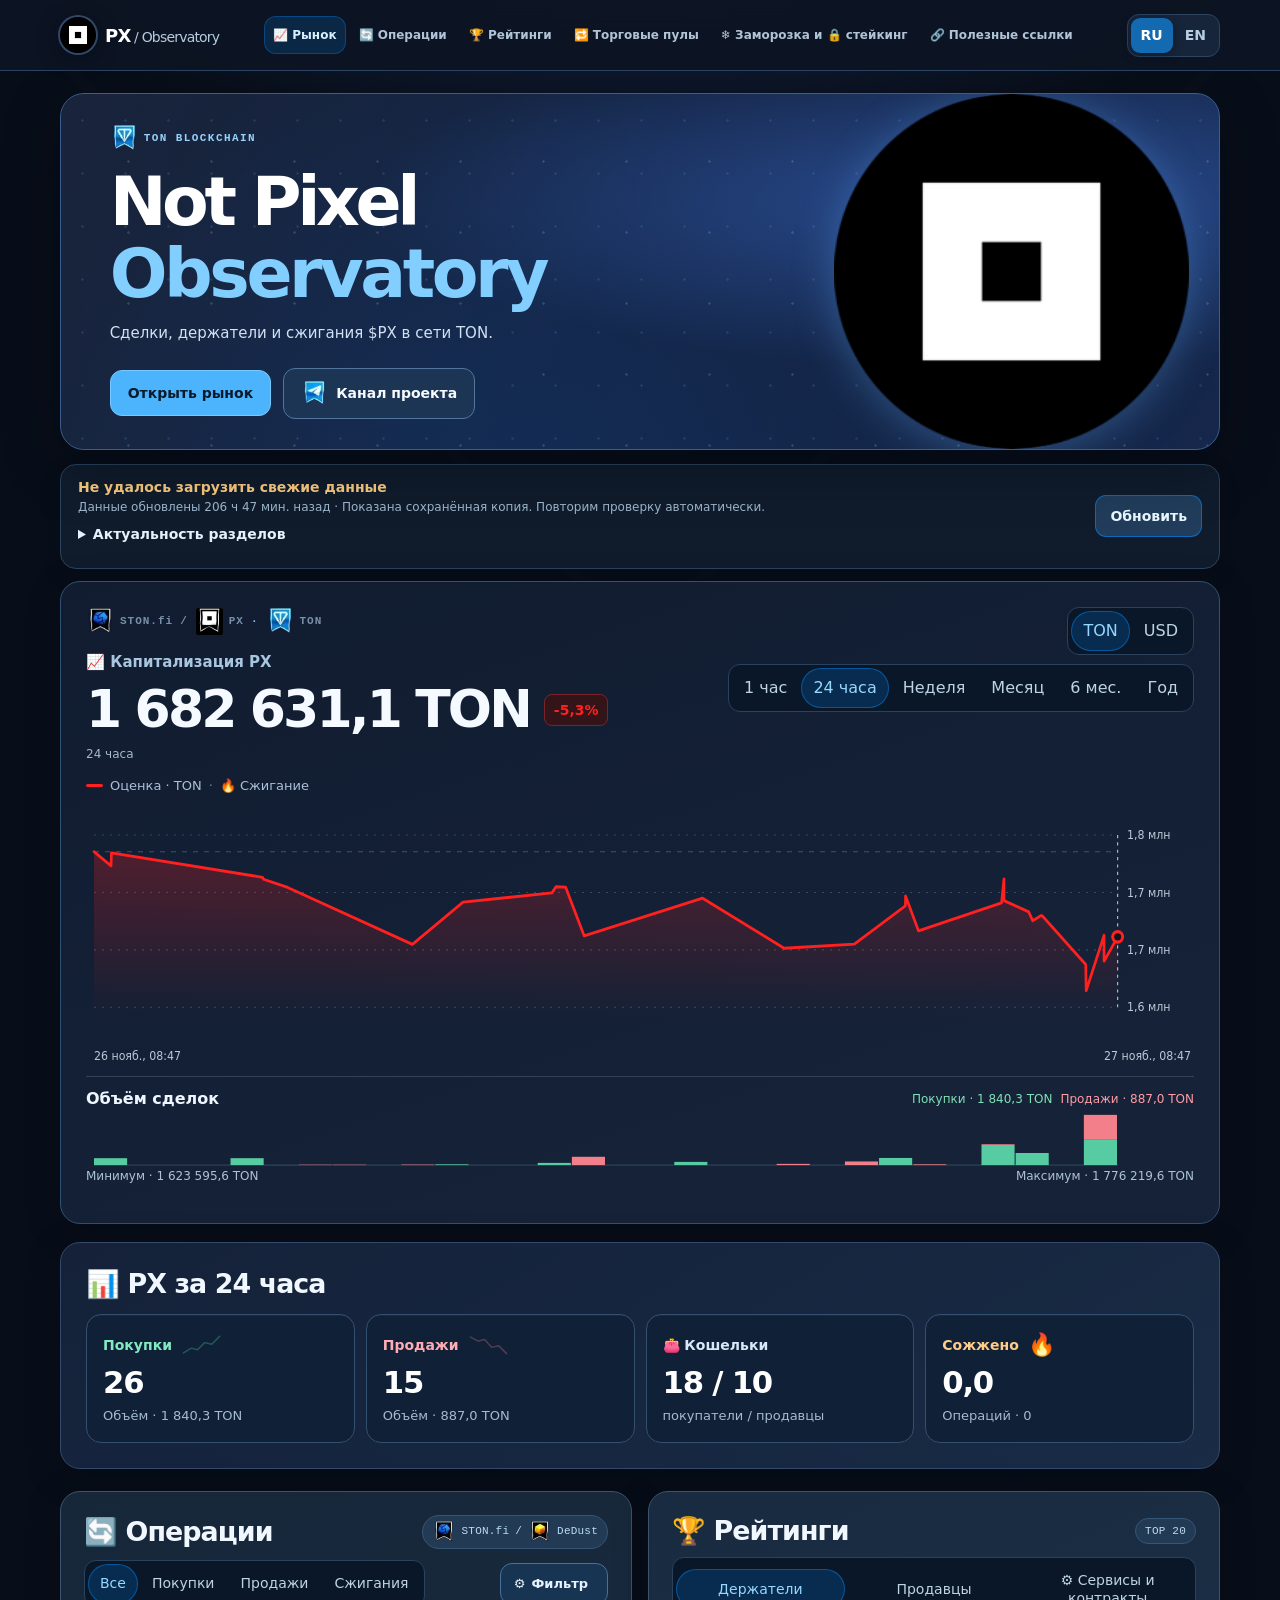
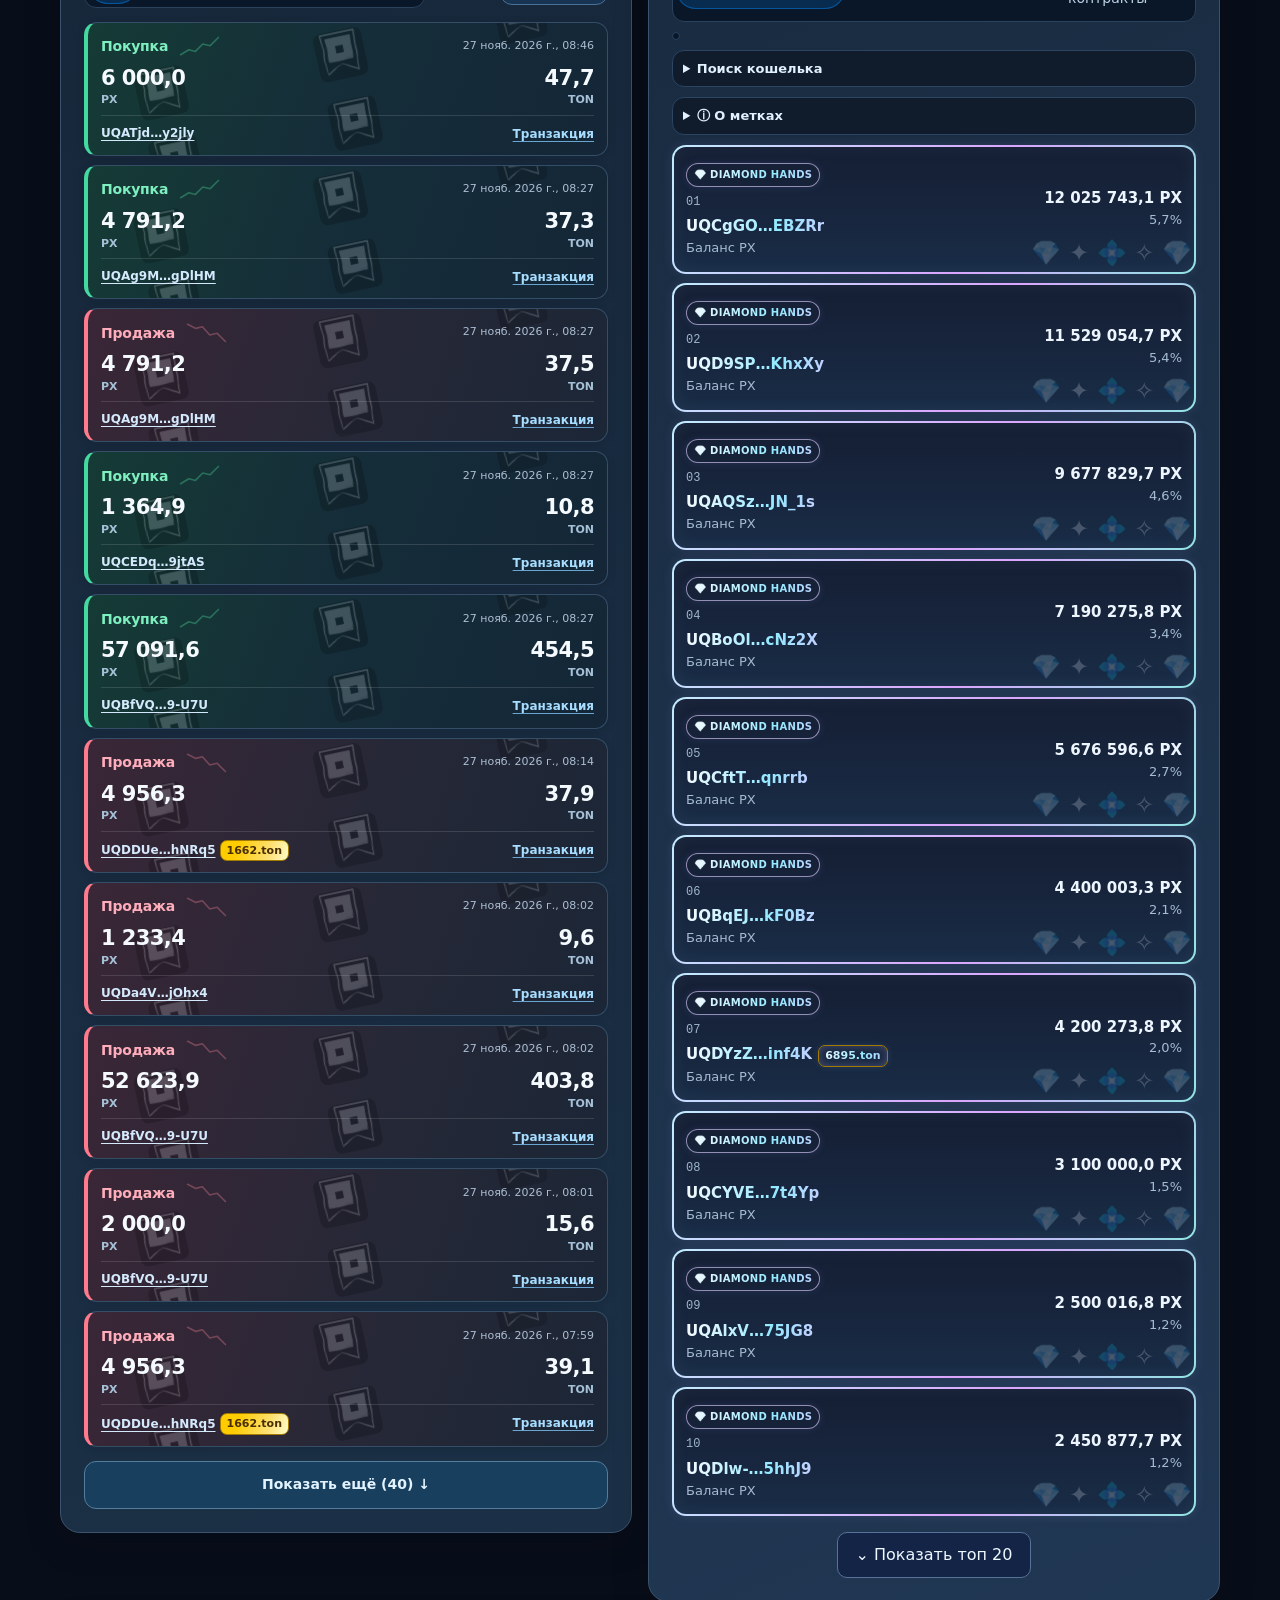
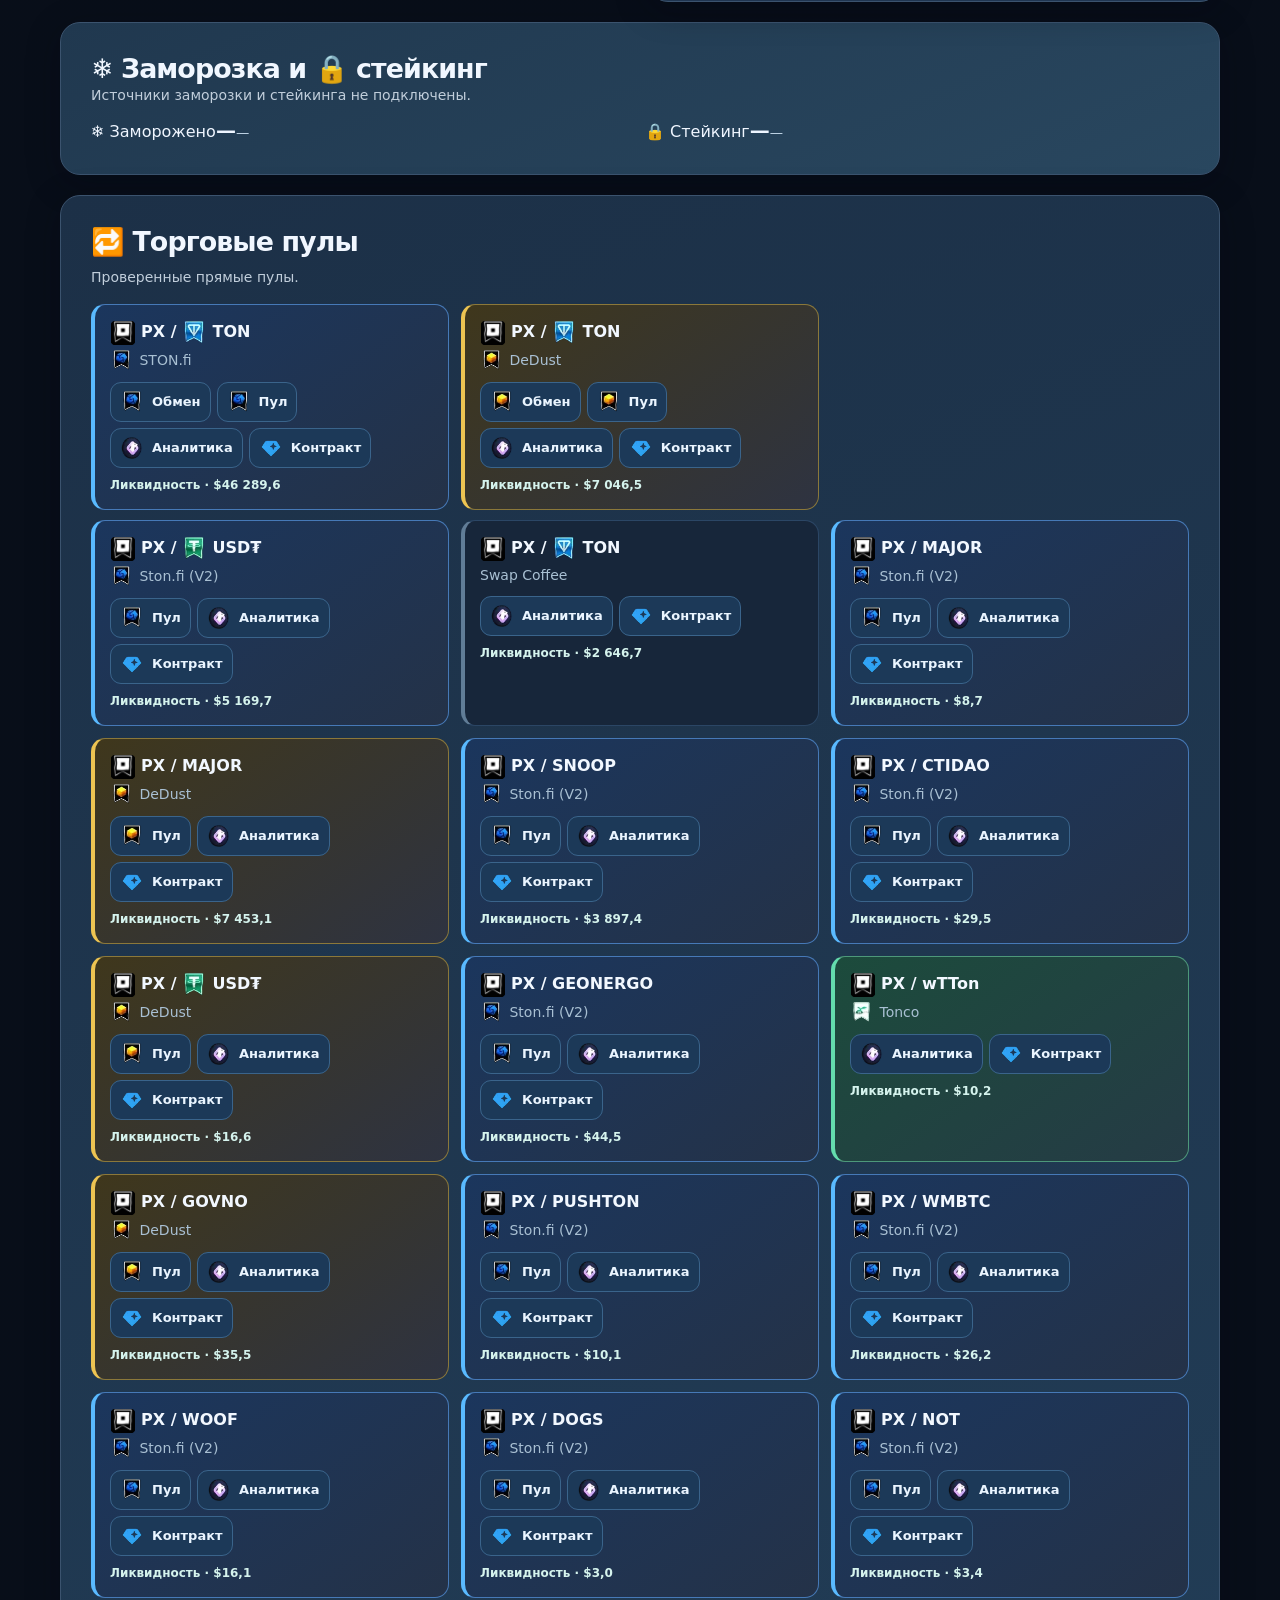
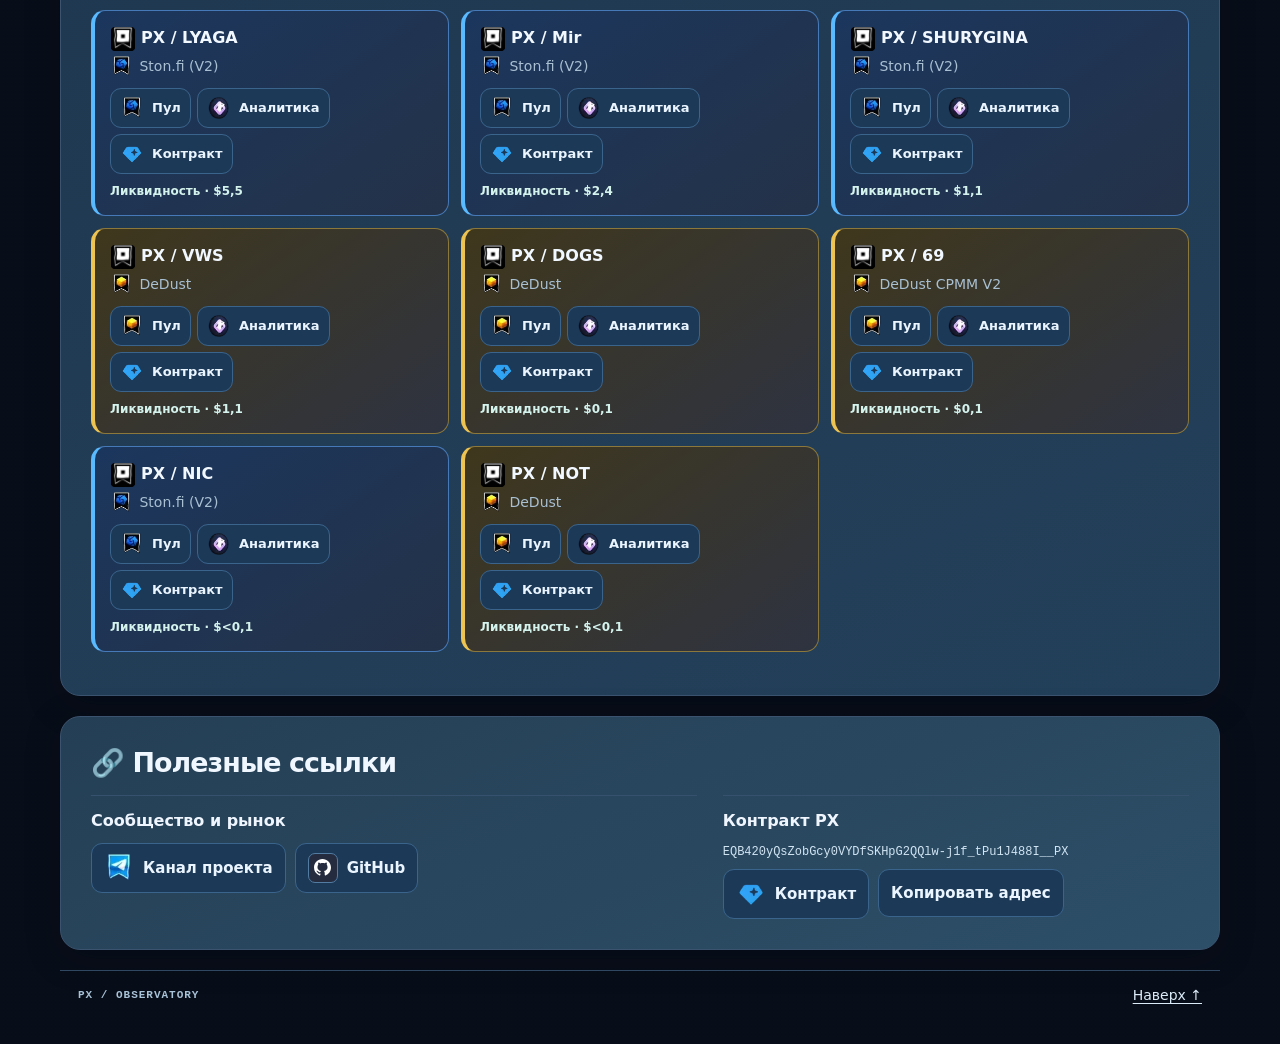
==== index.html @ a8b22865 "Refresh PX snapshot" ====
<!doctype html>
<html lang="ru"><head>
<meta charset="utf-8"><meta name="viewport" content="width=device-width,initial-scale=1">
<meta name="theme-color" content="#070d21"><meta name="description" content="PX Observatory — сделки STON.fi и DeDust, держатели и подтверждённые сжигания PX в сети TON.">
<title>Not Pixel Observatory</title><style>:root{color-scheme:light;--ink:#101721;--muted:#536372;--paper:#f8fafc;--line:#cbd5df;--blue:#30a1f5;--link:#075d9b;--night:#090b0e;--graphite:#10151c;--green:#1e6b51;--red:#df0000;--orange:#975019;font:16px/1.5 system-ui,-apple-system,BlinkMacSystemFont,"Segoe UI",sans-serif;color:var(--ink);background:var(--night)}
*{box-sizing:border-box}
[hidden]{display:none!important}
html{scroll-behavior:smooth;scroll-padding-top:82px}
body{margin:0;background:var(--night)}
.wrap{width:min(1220px,calc(100% - 64px));margin-inline:auto}
h1,h2,h3,p{margin:0}
a{color:var(--link);text-underline-offset:3px}
a:hover{text-decoration:underline}
button{font:inherit;color:inherit;cursor:pointer}
a:focus-visible,button:focus-visible,summary:focus-visible,#plot svg:focus-visible{outline:3px solid #5692db;outline-offset:2px}
header{position:sticky;top:0;z-index:5;background:#090b0ef5;border-bottom:1px solid #283541;color:#f5f8fc}
.nav,.brand,nav,.langs,.tabs,.smallTabs,.introLinks,.eyebrow,.sectionHeading,.chartCaption,footer,.graphTop{display:flex;align-items:center}
.nav{min-height:65px;gap:20px;justify-content:space-between}
.brand{gap:9px;color:#fff;text-decoration:none}
.brand svg{width:36px;height:36px}
.brand strong{font-size:19px;letter-spacing:-.055em}
.brand span{font-weight:500;color:#c3cbd5}
.brand:hover{text-decoration:none}
nav{gap:5px}
nav a,.langs button{font-size:14px;font-weight:650}
nav a{color:#b4c0ce;padding:9px 11px;text-decoration:none;border-radius:8px}
nav a.on,nav a:hover{color:white;background:#203347;text-decoration:none}
.langs,.tabs,.smallTabs{background:#e5edf4;border-radius:10px;padding:3px;gap:2px;width:fit-content;max-width:100%;flex-wrap:wrap}
.langs button,.tabs button,.smallTabs button{border:none;padding:7px 10px;background:transparent;color:#364c61;border-radius:7px;line-height:1.35}
.langs .on,.tabs .on,.smallTabs .on{background:#114c79;color:white}
.hero{margin:20px 0 16px;position:relative;isolation:isolate;overflow:hidden;display:flex;align-items:center;min-height:192px;border-radius:20px;border:1px solid #293746;background:radial-gradient(ellipse at 88% 70%,#153650 0%,transparent 53%),#0b0d10;color:#fff}
.herotext{position:relative;z-index:1;padding:27px clamp(20px,3vw,44px);max-width:66%}
.eyebrow,.tag,footer>span{font-family:ui-monospace,Consolas,monospace;font-size:11px;font-weight:650;letter-spacing:.09em}
.eyebrow{gap:8px}
.eyebrow i{width:7px;height:7px;background:#468ec6;border-radius:50%}
.hero .eyebrow{color:#b9c9d9}
.hero .eyebrow i{background:var(--blue)}
h1{font-size:clamp(38px,4.6vw,68px);letter-spacing:-.07em;line-height:1.05;margin:7px 0 8px}
h1 em{font-family:Georgia,"Times New Roman",serif;font-weight:normal;letter-spacing:-.055em;color:#a1d6ff}
.hero p{color:#c9d5e1;font-size:15px}
.heroArt{position:absolute;inset:0 0 0 auto;width:41%;display:grid;align-items:center;pointer-events:none}
.heroArt svg{width:100%;height:100%;max-height:250px}
.introLinks{margin-top:17px;gap:10px}
.introLinks a,.more{border:1px solid #9daebf;border-radius:8px;padding:7px 12px;text-decoration:none;font-weight:650;font-size:14px}
.introLinks a{color:#f0f6ff;border-color:#536779}
.introLinks a:first-child{color:#081624;background:var(--blue);border-color:var(--blue)}
.introLinks a:hover,.more:hover{box-shadow:inset 0 0 0 1px currentColor}
.panel{background:var(--paper);border:1px solid var(--line);border-radius:17px;padding:clamp(16px,2vw,25px);min-width:0}
.graphTop,.sectionHeading,footer{justify-content:space-between;gap:12px}
.graphTop{align-items:flex-start}
.graph .eyebrow{color:#b6c8d9}
.graph .eyebrow span{color:#7891a7}
.graph h2{font-weight:550;color:var(--muted);font-size:16px;margin-top:12px}
.price{font-size:clamp(27px,3.2vw,44px);line-height:1.12;letter-spacing:-.05em;font-variant-numeric:tabular-nums;font-weight:730}
.chartCaption{font-size:13px;color:var(--muted);gap:7px;margin-top:13px}
.lineKey{width:17px;height:3px;border-radius:3px;background:var(--blue)}
.sep{color:#6f8196}
#plot{margin:6px 0;min-height:183px}
#plot svg{width:100%;height:183px;display:block;touch-action:pan-y}
#plot text{font:11px system-ui,sans-serif;fill:#b6c6d6}
.marker{cursor:pointer}
.marker:focus{outline:2px solid var(--orange)}
#readout{font-size:14px;font-variant-numeric:tabular-nums;min-height:24px;color:var(--ink)}
.note,.description,.resources p{font-size:14px;color:var(--muted);overflow-wrap:anywhere}
.note{font-size:12px}
.description{margin:8px 0}
.summary{margin:18px 0 22px}
.summary h2,.panel h2:not(.graph h2){font-size:clamp(20px,2.1vw,27px);letter-spacing:-.045em;line-height:1.2}
.summary .sectionHeading{margin-bottom:9px}
.tag{color:#3e5061;background:#e2ebf4;border-radius:20px;padding:4px 9px;white-space:nowrap;font-weight:500;letter-spacing:.02em}
#stats{display:grid;grid-template-columns:repeat(4,minmax(0,1fr));gap:10px}
.stat{background:var(--paper);border:1px solid var(--line);border-radius:13px;padding:13px 15px;min-width:0}
.stat b,.stat small,.stat span{display:block}
.stat b{font-size:clamp(20px,2.1vw,31px);line-height:1.3;font-variant-numeric:tabular-nums;overflow-wrap:anywhere;letter-spacing:-.04em}
.stat small{font-size:13px;color:var(--muted)}
.stat span{font-size:14px;font-weight:670}
.buy{color:var(--green)}
.sell{color:var(--red)}
.burn{color:var(--orange)}
.columns{display:grid;grid-template-columns:1fr 1fr;gap:16px;align-items:start}
.columns .tabs{margin:10px 0}
.columns .tabs button,.smallTabs button{font-size:14px}
.smallTabs:not(:empty){margin-bottom:8px}
#feedNote,#rankNote{margin-bottom:8px}
.row{display:grid;grid-template-columns:minmax(0,1fr) auto;gap:10px;border-top:1px solid #dce3eb;padding:10px 0;align-items:center}
.row>div{min-width:0}
.row>div:last-child{text-align:right}
.row b,.row small{display:block;font-variant-numeric:tabular-nums}
.row small{color:var(--muted);font-size:13px}
.row a{overflow-wrap:anywhere}
.row b{font-size:15px;line-height:1.45}
.row .badge{display:inline-block;padding:1px 6px;font-size:12px;border-radius:5px;margin-right:6px}
.badge.buy{background:#e0f3e8}
.badge.sell{background:var(--red);color:white}
.badge.burn{background:#ffead4}
.position{color:var(--muted);font:12px ui-monospace,monospace;margin-right:8px}
.empty{padding:16px 0;color:var(--muted)}
.more{background:#eaf1f7;color:#144b72}
.more[hidden]{display:none}
#more{margin-top:8px;width:100%}
.resources{margin:20px 0}
.resourcesGrid{display:grid;grid-template-columns:1.15fr 1.2fr 1fr;gap:24px;margin-top:16px}
.resources h3{font-size:16px;margin-bottom:6px}
.resourceList{display:flex;gap:8px 13px;flex-wrap:wrap}
.resourceList,.contract{margin-top:8px;font-size:14px}
.contract{display:block;overflow-wrap:anywhere;font-family:ui-monospace,monospace;margin-bottom:10px}
.resourcesGrid article{min-width:0}
summary{cursor:pointer;font-weight:600}
footer{padding:16px 0 25px}
footer a{font-size:14px}
@media(max-width:800px){.wrap{width:calc(100% - 28px)}
.nav{display:grid;grid-template-columns:1fr auto;gap:0;padding-top:6px}
.langs{grid-column:2;grid-row:1}
.brand{grid-column:1;grid-row:1}
nav{grid-column:1/-1;justify-content:space-between;gap:0}
nav a{padding:7px 5px;font-size:13px}
html{scroll-padding-top:98px}
.columns{grid-template-columns:1fr}
.heroArt{width:35%;opacity:.82}
.herotext{max-width:73%;padding:19px}
.hero{min-height:180px}
.graphTop{flex-wrap:wrap}
.resourcesGrid{grid-template-columns:1fr 1fr}

#stats{grid-template-columns:repeat(2,minmax(0,1fr))}}
@media(max-width:500px){.wrap{width:calc(100% - 20px)}
.hero{margin-top:10px}
.herotext{max-width:100%;padding:16px}
.heroArt{width:35%;inset:auto 0 0 auto;height:78px}
.hero p{max-width:96%;font-size:14px}
.introLinks{max-width:76%;gap:6px;flex-wrap:wrap}
.introLinks a{font-size:13px;padding:6px 8px}
.graphTop{gap:10px}
.tabs button{padding:6px 8px}
.stat{padding:10px}
.stat small{font-size:12px}
.row{gap:3px}
.row b{font-size:14px}
.row small{font-size:12px}
.resourcesGrid{grid-template-columns:1fr;gap:15px}
.resourcesGrid article+article{border-top:1px solid var(--line);padding-top:12px}}
@media(prefers-reduced-motion:reduce){html{scroll-behavior:auto}}

.walletLegend{font-size:13px;color:var(--muted);margin:4px 0}
.walletIdentity{display:inline-flex;align-items:baseline;flex-wrap:wrap;gap:2px 6px;max-width:100%;vertical-align:baseline}
.row .walletAddress{font-weight:700;text-decoration:underline;text-decoration-thickness:1px;text-underline-offset:3px}
.row .walletAddress.buy,.walletRole.buy{color:#126042}
.row .walletAddress.sell,.walletRole.sell{color:#df0000}
.row .walletAddress.burn,.walletRole.burn{color:#874305}
.row .walletAddress.neutral{color:#51615c}
.walletRole{font-size:11px;font-weight:600}
:is(.row,.walletResult) .domainBadge{font:600 11px/1.4 system-ui,sans-serif;letter-spacing:0;padding:2px 6px;border-radius:5px;overflow-wrap:anywhere;max-width:100%;display:inline-block}
.domainBadge.digits{color:#482e00;background:linear-gradient(110deg,#ffcc00 12%,#ffe173 34%,#fff9c0 46%,#ffd700 57%,#efb000 84%);background-size:220% 100%;border:1px solid #a37b00;animation:projectGold 4s ease-in-out infinite alternate}
details.domainDetails{display:inline-block;border:0;padding:0;font-size:12px;font-weight:500;width:100%}
details.domainDetails summary{color:var(--muted);font-size:11px}
#rank .position{vertical-align:top}
.onlyBadges{display:flex;align-items:center;gap:7px;font-size:13px;font-weight:600;margin:4px 0 7px;cursor:pointer}
.onlyBadges input{width:16px;height:16px;accent-color:var(--link)}


@keyframes projectGold{from{background-position:0% 50%}
to{background-position:100% 50%}}
@media(prefers-reduced-motion:reduce){.domainBadge.digits{animation:none}}
footer>span{color:#f5f8ff}
footer a{color:#dcebf8}
.price{overflow-wrap:break-word}

/* Make the chart and header dark; financial rows retain their semantic colours. */
.langs,.graph .tabs{background:#202a35}
.langs button,.graph .tabs button{color:#c3cfdb}
.langs .on,.graph .tabs .on{background:var(--blue);color:#071421}
.graph{--ink:#f5f8fc;--muted:#b2c0cd;color:var(--ink);background:var(--graphite);border-color:#283747}
.graph #readout a{color:#86caff}
.graph #plot svg{height:205px}
.brand:hover,.introLinks a:hover{color:#fff}
.introLinks a:first-child:hover{color:#081624}

.wrap{width:min(1180px,calc(100% - 88px))}
.hero{background:linear-gradient(165deg,#080a0d 22%,#10151c 100%)}
.graph,.summary{background:linear-gradient(180deg,#10151c,#152332);border:1px solid #374b5b}
.summary{background:linear-gradient(180deg,#152332,#172b3c);padding:clamp(16px,2vw,25px);border-radius:17px;color:#f4f8ff}
.summary .sectionHeading{margin-bottom:14px}
.stat{background:linear-gradient(145deg,#131d28,#1e3041);border:1px solid #3d5363}
.stat small{color:#b9c8d5}
.stat span.buy,.stat span.sell,.stat span.burn{display:inline-block;border-radius:5px;background:linear-gradient(120deg,#d8e5eb,#c1d4df);padding:1px 6px}
.columns .panel,.resources{--ink:#f3f7fc;--muted:#c1cedb;--link:#a6daff;--line:#435a6a;color:var(--ink);border-color:#3b5264}
.columns .panel{background:linear-gradient(180deg,#172b3c,#1a3b51)}
.columns .tabs,.columns .smallTabs{background:#0e1c29}
.columns .tabs button,.columns .smallTabs button{color:#cbd9e7}
.columns .tabs .on,.columns .smallTabs .on{background:#265a7d;color:#fff}
.row{border-color:#435666}
.position{color:#c1cedb}
.tag{background:#233f54;color:#d1e6f6}
.row .walletIdentity{background:linear-gradient(125deg,#d8e5eb,#c1d4df);border-radius:7px;padding:3px 6px}
.domainDetails summary{color:#354d62!important}
.domainDetails span{color:#223847}
#more,.resourceList>a,.resourceList>button{color:#f3f8ff;background:#15496b;border:1px solid #6289a3}
.resources{background:linear-gradient(180deg,#1a3b51,#20475e);padding:clamp(18px,2.5vw,30px)}
.resourcesGrid{grid-template-columns:1.3fr 1fr;gap:clamp(14px,2vw,26px)}
.resourcesGrid article{border-top:1px solid #7190a3;padding-top:13px}
.resources h3{margin-bottom:10px}
.resourceList{display:grid;grid-template-columns:1fr;gap:7px}
.resourceList>a,.resourceList>button{display:flex;align-items:center;justify-content:space-between;gap:6px;min-height:42px;padding:8px 12px;border-radius:7px;text-align:left;font:650 14px/1.35 system-ui,sans-serif;text-decoration:none;cursor:pointer}
.resourceList>a:hover,.resourceList>button:hover,#more:hover{background:#1b5c82;border-color:#aedfff}
.resources .contract{color:#d1e4f2;margin:6px 0;word-break:break-all}
footer{background:#090c10;border-top:1px solid #405362;padding:14px 18px;margin-bottom:14px;border-radius:8px}
@media(min-width:1000px){.resourcesGrid article:first-child .resourceList{grid-template-columns:repeat(2,minmax(0,1fr))}}
@media(max-width:800px){.wrap{width:calc(100% - 34px)}.resourcesGrid{grid-template-columns:1fr 1fr}}
@media(max-width:500px){.wrap{width:calc(100% - 22px)}.resourcesGrid{grid-template-columns:1fr}.resourcesGrid article+article{border-color:#7190a3}}

/* Draw external-link arrows without relying on a font glyph. */
.resourceList>a::after,.introLinks a[href^="https:"]::after,.row a:not(.walletAddress)::after{content:"";display:inline-block;width:8px;height:8px;flex-shrink:0;margin-left:6px;border-top:1.5px solid currentColor;border-right:1.5px solid currentColor;background:linear-gradient(135deg,transparent 43%,currentColor 46%,currentColor 54%,transparent 57%);vertical-align:1px}

.syncBar{display:flex;align-items:center;justify-content:space-between;gap:14px;margin:0 0 12px;padding:12px 18px;background:#101b27;border:1px solid #374b5b;border-radius:12px;color:#e5f1fb}
.syncBar>div{min-width:0}.syncBar p{font-size:14px;font-weight:650}.syncBar small{display:block;color:#b9c8d5;font-size:12px;overflow-wrap:anywhere}.syncBar .syncWarning{color:#ffcf80}
#refreshData{flex-shrink:0;min-height:42px;padding:8px 14px;border:1px solid #6289a3;border-radius:7px;background:#15496b;color:#f3f8ff;font-weight:650;font-size:14px}#refreshData:hover{background:#1b5c82}#refreshData:disabled{opacity:.65;cursor:wait}
@media(max-width:400px){.syncBar{align-items:flex-start;flex-wrap:wrap;padding:12px 14px}.syncBar>div{flex:1 1 175px}}

/* Market cap: native-currency valuation, with an explicit estimation note. */
.graph .price{font-size:clamp(32px,4.2vw,52px);letter-spacing:-.055em;line-height:1.15}
.graph h2{font-size:15px;margin-top:12px;margin-bottom:7px}
.capHeadline{display:flex;align-items:center;gap:14px;flex-wrap:wrap}
.capChange{font:700 14px/1.3 system-ui,sans-serif;padding:6px 9px;border-radius:8px;font-variant-numeric:tabular-nums;white-space:nowrap}
.capChange:empty{display:none}.capPositive{color:#54edb6;background:#133c32;border:1px solid #24634e}.capNegative{color:#ff2020;background:#321419;border:1px solid #7a242a}
#capPeriod{margin-top:5px;color:#a4b9cb}.graph #plot{min-height:250px;margin:18px 0 8px}.graph #plot svg{height:250px}
.graph #plot text{font:11px system-ui,sans-serif;fill:#b8c9d6}
.capRange{display:flex;justify-content:space-between;gap:8px;flex-wrap:wrap;color:#adc3d3;font-size:12px;font-variant-numeric:tabular-nums;margin:0 0 13px}
.graph #readout{background:#0b1723;border:1px solid #2b4354;padding:10px 12px;border-radius:9px;min-height:43px;font-size:13px;margin-bottom:9px}
.capMethod{font-size:11px;line-height:1.5;color:#9db3c4;border-top:1px solid #2b4354;padding-top:10px;margin-top:10px;max-width:850px}
.graph .chartCaption .lineKey{background:var(--chart-colour,#38dda0)}
@media(max-width:500px){.graph .price{font-size:34px}.capHeadline{gap:8px}.graph .graphTop{gap:15px}.graph .tabs{width:100%;justify-content:space-between}.graph .tabs button{padding:8px 6px;font-size:12px}.graph #plot svg{height:240px}.graph #plot{min-height:240px}.graph #readout{font-size:12px}.capMethod{font-size:11px}}
@media(max-width:360px){.graph .tabs{display:grid;grid-template-columns:repeat(3,minmax(0,1fr));gap:3px}.graph .tabs button{width:100%}}

:root{--blue:#75ccff;--project-art:url("[data-uri]");--night:#070d21}
body{background:radial-gradient(ellipse at 78% 0%,#24347b 0%,#111c49 28%,transparent 55%),#070d21}
header{background:#0a1129f5;border-color:#324576}
.brandMark{width:36px;height:36px;border-radius:50%;background:var(--project-art) center/cover}
.hero{min-height:268px;border-color:#435b9c;background:radial-gradient(ellipse at 78% 50%,#2b4696 0%,#182860 34%,transparent 68%),linear-gradient(112deg,#0d1639,#111c49)}
.hero::before{content:"";position:absolute;inset:0;background-image:radial-gradient(circle,#7eaeff 1px,transparent 1.5px),radial-gradient(circle,#eff7ff 1px,transparent 1.5px);background-size:43px 53px,83px 71px;background-position:0 0,26px 32px;opacity:.24;pointer-events:none}
.heroArt{width:40%;height:100%;background:var(--project-art) center / auto 88% no-repeat;filter:drop-shadow(0 0 20px #60b5ff60);border-radius:50%}
.hero h1 em{color:#89ceff}
.graph{background:linear-gradient(180deg,#101936,#151f43);border-color:#394b80}
.summary{background:linear-gradient(180deg,#182649,#202d55);border-color:#435480}
.columns .panel{background:linear-gradient(180deg,#192847,#1e3659)}
.resources{background:linear-gradient(180deg,#192b4b,#1b345a)}
.graphControls{display:grid;gap:10px;justify-items:end;min-width:0}
.row.trade-buy{border-left:3px solid #4cce9f;padding-left:8px;background:#14564832}
.row.trade-sell{border-left:3px solid #fb6b76;padding-left:8px;background:#7c223532}
.row.trade-burn{border-left:3px solid #e7ae57;padding-left:8px}
@media(max-width:800px){.graphControls{justify-items:start}}
@media(max-width:590px){
 .hero{min-height:210px}.heroArt{width:32%;height:auto;inset:12px 12px auto auto;aspect-ratio:1;opacity:1;background-size:contain}
 .herotext{max-width:76%}.hero h1{font-size:clamp(32px,7.5vw,47px)}.hero h1 em{display:block}
 .hero p{max-width:100%}.introLinks{max-width:100%}.graphControls{width:100%}.graph #currency{display:flex;width:auto}
}

#activity,#wallets,#pools{background:#141b27;border-color:#303a4a}
#activity .row,#wallets .row{background:transparent;border-color:#303a4a;border-left:0;padding-left:0}
#activity .row .walletIdentity,#wallets .row .walletIdentity{background:none;padding:0;column-gap:6px;row-gap:4px}
.columns .walletIdentity .walletAddress{background:none;padding:0}
.columns .row .walletAddress{color:#d6e2f0}
.columns .walletRole.buy,.columns .badge.buy{color:#85e6bc;background:none}
.columns .walletRole.sell,.columns .badge.sell{color:#ff9a9f;background:none}
.columns .walletRole.burn,.columns .badge.burn{color:#f1bd7d;background:none}
.columns .domainDetails summary,.columns .domainDetails span{color:#becbd9!important}
.columns :is(.row,.walletResult) .projectBadges{display:flex;flex-wrap:wrap;gap:5px;width:100%;align-items:center}
.columns :is(.row,.walletResult) .projectBadge{--badge-edge:#53627b;display:inline-flex;align-items:center;gap:4px;padding:2px 6px;border:1px solid var(--badge-edge);border-radius:6px;background:#202939;text-decoration:none;color:#eaf1fb;font:650 11px/1.35 system-ui,sans-serif;min-height:26px;max-width:100%}
.columns :is(.row,.walletResult) .projectBadge:hover{text-decoration:underline}
.columns :is(.row,.walletResult) .projectBadge::after{display:none}
.projectBadge img{display:block;width:18px;height:18px;object-fit:contain;border-radius:3px}
.columns :is(.row,.walletResult) .projectBadge.staking{padding-inline:4px;--badge-edge:#6c93cb}
.columns :is(.row,.walletResult) .projectBadge.vnuk{--badge-edge:#8f606f;color:#ffc8d4}
.columns :is(.row,.walletResult) .projectBadge.author{border-color:transparent;background:linear-gradient(#202939,#202939) padding-box,linear-gradient(105deg,#508eff,#dce5ee,#508eff) border-box;background-size:100% 100%,200% 100%;animation:projectBadgeGlow 5s ease-in-out infinite alternate}
.columns :is(.row,.walletResult) .projectBadge.joystick{--badge-edge:#9164ac}
.columns :is(.row,.walletResult) .projectBadge.phoenix{--badge-edge:#a86a36}
.projectBadge.joystick span,.projectBadge.phoenix span{background:linear-gradient(90deg,var(--badge-color),#ffe182,var(--badge-color));background-size:210% 100%;background-clip:text;color:transparent;animation:projectBadgeGlow 5s ease-in-out infinite alternate}
.projectBadge.joystick{--badge-color:#e3a6ff}
.projectBadge.phoenix{--badge-color:#ff9862}
@keyframes projectBadgeGlow{to{background-position:100% 0}}
@media(prefers-reduced-motion:reduce){.columns :is(.row,.walletResult) .projectBadge.author,.projectBadge.joystick span,.projectBadge.phoenix span{animation:none}}
#pools [lang="en"],html[lang="en"] #pools [lang="ru"]{display:none}
html[lang="en"] #pools [lang="en"]{display:inline}
#pools .poolIntro{margin:8px 0 16px}
#pools .poolGrid{display:grid;grid-template-columns:repeat(3,minmax(0,1fr));gap:10px}
#pools .poolCard{min-width:0;background:#1c2636;border:1px solid #39475b;border-radius:10px;padding:12px}
#pools .poolCard h3{margin:0 0 3px}
#pools .poolCard p{margin:0}
#pools .poolActions{display:flex;flex-wrap:wrap;gap:6px;margin-top:10px}
#pools .poolActions a{display:inline-flex;align-items:center;min-height:38px;padding:5px 9px;color:#edf5ff;background:#22344c;border:1px solid #586d88;border-radius:7px;font-size:13px;font-weight:650;text-decoration:none}
#pools .poolActions a:hover{background:#304963;text-decoration:underline}
#pools .poolRoute,#pools .poolTiny{margin-top:16px;padding-top:13px;border-top:1px solid #39475b}
#pools #discoveredPools{margin-top:10px}
#pools .poolCard .poolLiquidity{margin-top:8px;font-size:12px;overflow-wrap:anywhere}
#pools .poolCard h3{overflow-wrap:anywhere}
#pools .poolRoute h3{margin:0 0 4px}
#pools .poolRoute .poolCard{margin-top:9px;max-width:440px}
#pools .poolTiny .poolGrid{margin-top:10px}
#pools .poolSources{margin-top:13px;font-size:12px}
@media(max-width:800px){#pools .poolGrid{grid-template-columns:repeat(2,minmax(0,1fr))}}
@media(max-width:500px){#pools .poolGrid{grid-template-columns:minmax(0,1fr)}}

.columns :is(.row,.walletResult) .projectBadge.og{border-color:#a887c2;background:#222033}
.columns :is(.row,.walletResult) .projectBadge.fragmentNumber{--badge-edge:#cc7cdb;background:#78348b;color:#fff;font-weight:800;white-space:nowrap}
.projectBadge.og span{background:linear-gradient(90deg,#cbff69,#f3a5ff,#cbff69);background-size:210% 100%;background-clip:text;color:transparent;animation:projectBadgeGlow 4s ease-in-out infinite alternate;font-weight:800}
.columns :is(.row,.walletResult) .projectBadge.burner{border-color:#966237;padding-inline:4px}
.columns :is(.row,.walletResult) .projectBadge.blueNft{border-color:#3881a9;padding-inline:4px}
.operationRow .opMobile,.operationRow .opToggle{display:none}
#feed .operationRow .opDesktop a{display:inline-block}
@media(prefers-reduced-motion:reduce){.projectBadge.og span{animation:none}}
@media(max-width:640px){
 #feed .operationRow{grid-template-columns:minmax(0,1fr) minmax(0,auto) 28px;align-items:start;column-gap:4px;padding:8px 0}
 #feed .operationRow .opDesktop{display:none}
 #feed .operationRow>div:nth-child(2){align-self:start}
 #feed .operationRow .opMobile:not([hidden]){display:block;grid-column:1/-1;text-align:left;padding:2px 0 4px}
 #feed .operationRow .opToggle{display:grid;place-items:center;width:28px;min-height:32px;padding:0;background:none;border:0;color:#b8d3ec;cursor:pointer}
 .opToggle span{width:7px;height:7px;border-right:2px solid;border-bottom:2px solid;transform:rotate(45deg)}
 .opToggle[aria-expanded="true"] span{transform:rotate(225deg)}
}

body{background:linear-gradient(#070b16bb,#070b16cf),url("[data-uri]") center top/cover fixed,#070b16}
.supplyGrid{display:grid;grid-template-columns:repeat(2,minmax(0,1fr));gap:10px;margin-top:12px}
.supplyGrid a{display:grid;gap:4px;padding:12px;border:1px solid #39475b;border-radius:10px;background:#1c2636;text-decoration:none;min-width:0}
.supplyGrid a:hover{border-color:#7db5e6}
.supplyGrid strong{font-size:clamp(1rem,3vw,1.35rem);color:#eef5ff;overflow-wrap:anywhere}
.supplyGrid small{color:#afbfce}
@media(max-width:440px){.supplyGrid{grid-template-columns:1fr}body{background-attachment:scroll;background-size:auto,auto 1100px}}

.volumeBlock{margin-top:12px;border-top:1px solid #344353;padding-top:10px}
.volumeHeading,.volumeKeys,.tradeSize,.walletSearchForm{display:flex;align-items:center;gap:8px;flex-wrap:wrap}
.volumeHeading{justify-content:space-between}
.volumeKeys,.tradeSize{font-size:12px}
.volumeKeys span:first-child,.rankMove.gained{color:#80e0b6}
.volumeKeys span:last-child,.rankMove.lost{color:#ff9da4}
#tradeVolume svg{display:block;width:100%;height:56px}
.tradeSize{margin:8px 0;color:#bdcbd8}
.tradeSize label{display:inline-flex;align-items:center;gap:6px}
.tradeSize input[type=number],.walletSearchForm input{min-width:0;border:1px solid #53637a;border-radius:7px;background:#161f2b;color:#eaf1fb;padding:6px 8px;font:inherit}
.tradeSize input[type=number]{width:6em}
#rank .position,.walletResult .position{display:inline-flex;align-items:baseline;gap:4px}
.rankMove{font-size:10px;white-space:nowrap}
.walletSearch,.badgeLegend{margin:10px 0;border:1px solid #39475b;border-radius:8px;padding:8px 10px}
.walletSearch summary,.badgeLegend summary{cursor:pointer;color:#d6e2f0;font-size:13px;font-weight:650}
.walletSearchForm{margin-top:9px}
.walletSearchForm input{flex:1 1 145px}
.walletSearchForm button{padding:6px 9px;border:1px solid #52637b;border-radius:7px;background:#243249;color:#eaf1fb;cursor:pointer}
.walletResult{margin-top:9px;overflow-wrap:anywhere}
.walletResult h3,.walletResult h4,.walletResult p{margin:6px 0}
.walletResult ul,.badgeLegend dl{padding-left:0;margin:8px 0 0;font-size:12px}
.walletResult li{margin-left:15px;padding-top:3px}
.badgeLegend dl{display:grid;grid-template-columns:auto 1fr;gap:5px 8px}
.badgeLegend dd{margin:0;color:#bdcbd8}
.columns .projectBadge.arni,.columns .projectBadge.napiwas{border-color:#927fa2}
.columns .projectBadge.arni span,.columns .projectBadge.napiwas .badgeLabel{
 background:linear-gradient(90deg,#70e1dd,#c4b4ff,#ffab94,#ffe39a,#70e1dd);
 background-size:225% 100%;background-clip:text;color:transparent;
 animation:projectBadgeGlow 4.3s ease-in-out infinite alternate
}
.projectBadge .beerIcon{position:relative;display:inline-block;flex:0 0 18px;width:18px;height:18px}
.beerIcon::before,.beerIcon::after{content:"";position:absolute}
.beerIcon::before{left:2px;top:2px;width:10px;height:15px;border:1px solid #ffde99;border-radius:3px 3px 4px 4px;background:linear-gradient(#fff4dc 0 28%,#ffce56 29%,#e4932c 83%,#b36121)}
.beerIcon::after{left:12px;top:6px;width:5px;height:8px;border:2px solid #ffde99;border-left:0;border-radius:0 4px 4px 0}
@media(prefers-reduced-motion:reduce){.columns .projectBadge.arni span,.columns .projectBadge.napiwas .badgeLabel{animation:none}}

.projectBadges .domainDetails{width:auto;max-width:100%;overflow-wrap:anywhere}

/* PX / Telegram-inspired Observatory — design layer v1.
   No remote fonts, frameworks, images or runtime dependencies.
   Loaded AFTER the existing stylesheet. Keeps data/JS functionality intact. */
:root{
  color-scheme:dark;
  --tg-bg:#090e18;--tg-surface:#121b2a;--tg-surface2:#192639;
  --tg-elevated:#20344b;--tg-line:#2a405a;--tg-blue:#55b9ff;
  --tg-blue-strong:#258fea;--tg-text:#f0f6ff;--tg-muted:#a6bdd2;
  --tg-green:#51dcaa;--tg-red:#ff8696;--tg-gold:#f3c66f;
  --night:var(--tg-bg);--paper:var(--tg-surface);--ink:var(--tg-text);
  --muted:var(--tg-muted);--line:var(--tg-line);--blue:var(--tg-blue);
  --link:#91d8ff;--green:var(--tg-green);--red:var(--tg-red);
  font-family:system-ui,-apple-system,BlinkMacSystemFont,"Segoe UI",sans-serif;
  font-optical-sizing:auto;
}
html{scroll-padding-top:100px}
body{
  color:var(--tg-text);
  background:radial-gradient(ellipse 80% 420px at 50% -150px,#1b315e 0%,transparent 72%),
    linear-gradient(#080e19e8,#080e19f1),url("[data-uri]") center top/cover fixed,#090e18;
}
.wrap{width:min(1160px,calc(100% - 40px))}
a{color:var(--link)}
button,input{font-family:inherit}
a,button,summary{-webkit-tap-highlight-color:transparent}
button:not(:disabled),a,summary{transition:background-color .18s ease,border-color .18s ease,color .18s ease,transform .18s ease}
button:active:not(:disabled),.introLinks a:active,.resourceList>a:active,#pools .poolActions a:active{transform:scale(.98)}
a:focus-visible,button:focus-visible,summary:focus-visible,input:focus-visible{outline:2px solid var(--tg-blue);outline-offset:3px}
header{background:#0d1524f0;border-bottom:1px solid #2c4463;backdrop-filter:blur(22px);-webkit-backdrop-filter:blur(22px)}
.nav{min-height:70px;gap:18px}
.brandMark{box-shadow:0 0 0 2px #314968,0 5px 20px #050a14a8}
.brand strong{font-size:18px;letter-spacing:-.045em}
.brand span{color:#b6cce0;font-size:14px}
nav{gap:5px}
nav a{padding:10px 13px;color:#b1c4d7;border-radius:12px;font-weight:600}
nav a.on,nav a:hover{background:#1e3958;color:#f4faff}
.langs{background:#17253a;padding:3px;border:1px solid #2d4560;border-radius:12px}
.langs button{border-radius:9px;min-width:39px;min-height:35px;color:#b6cde2}
.langs button.on{background:#288fd9;color:#fff;box-shadow:0 2px 10px #0613268c}
main.wrap{padding-bottom:10px}
.hero{margin:22px 0 14px;min-height:275px;border:1px solid #3b5c8d;border-radius:24px;
  background:radial-gradient(ellipse at 81% 30%,#294c91 0%,transparent 48%),
  radial-gradient(circle at 40% 110%,#132c55,transparent 60%),
  linear-gradient(125deg,#111d35,#15274b);
  box-shadow:0 18px 54px #02071164;isolation:isolate}
.hero::before{opacity:.14}
.hero::after{content:"";position:absolute;inset:0;pointer-events:none;
  background:linear-gradient(115deg,#ffffff08,transparent 50%);border-radius:inherit}
.herotext{padding:clamp(23px,3.5vw,45px);max-width:68%}
.hero .eyebrow{color:#98d1fc;letter-spacing:.13em}
.hero .eyebrow i{box-shadow:0 0 0 5px #269de421}
.hero h1{margin:13px 0 12px;font-size:clamp(39px,5.5vw,68px);line-height:1.03;letter-spacing:-.065em}
.hero h1 em{font-style:normal;font-weight:550;font-family:inherit;letter-spacing:-.05em;color:#81ceff}
.hero p{color:#d2e1f3;font-size:15px;max-width:510px;line-height:1.65}
.heroArt{background-size:auto 83%;filter:drop-shadow(0 6px 28px #67acff40)}
.introLinks{gap:10px;margin-top:21px}
.introLinks a{display:inline-flex;align-items:center;justify-content:center;
  min-height:42px;padding:9px 17px;border-radius:12px;font-size:14px;
  background:#1d3554;border:1px solid #52759b;color:#f5faff}
.introLinks a:first-child{background:#4bb4fc;color:#081a2c;border-color:#77caff}
.introLinks a:hover{background:#2c5277;text-decoration:none;transform:translateY(-2px)}
.introLinks a:first-child:hover{background:#83d0ff;color:#071b2c}
.syncBar{background:#101c2c;border-color:#2b435f;border-radius:16px;
  padding:12px 17px;box-shadow:0 6px 20px #050b152b}
.syncBar p{color:#e3f5ff}
.syncBar small{color:#9eb8ce}
#refreshData{border-radius:11px;background:#213d5b;border-color:#476d92;color:#eaf7ff}
#refreshData:hover{background:#2f5a81}
.panel,.graph,.summary,.columns .panel,.resources,#pools,#activity,#wallets{
  border:1px solid var(--tg-line);border-radius:20px;
  background:linear-gradient(155deg,#151f30 0%,#111927 100%);
  box-shadow:0 8px 34px #03091145;color:var(--tg-text)}
.graph{background:linear-gradient(160deg,#172640 0%,#101a2d 76%);border-color:#315172}
.graph .eyebrow{color:#86caff}
.graph h2{color:#a8c6e0;margin-top:15px}
.graph .price{color:#f4faff;letter-spacing:-.055em}
.graph .chartCaption{color:#abc1d7}
.graph #readout{border-color:#314964;background:#0e192a}
.graph .capMethod{border-color:#2b4056;color:#98aec2}
.graph #plot{border-radius:15px;overflow:hidden}
.graphControls{gap:9px}
.graph .tabs,.columns .tabs,.columns .smallTabs{background:#0a1728;border:1px solid #2a425c;border-radius:12px;padding:3px}
.graph .tabs button,.columns .tabs button,.columns .smallTabs button{border-radius:9px;min-height:34px;padding:7px 12px;color:#bed3e6}
.graph .tabs .on,.columns .tabs .on,.columns .smallTabs .on{background:#26659c;color:#fff;box-shadow:0 2px 8px #050d1780}
.summary{margin-top:18px;background:linear-gradient(150deg,#182b44,#142037);border-color:#2a496b}
.summary h2,.panel h2:not(.graph h2){color:#f1f7ff;font-weight:730;letter-spacing:-.035em}
#stats{gap:11px}
.stat{padding:16px;border-radius:15px;background:#102036;border:1px solid #34506f;box-shadow:inset 0 1px #ffffff0a}
.stat b{color:#fff;font-size:clamp(21px,2.4vw,32px);line-height:1.22;margin:5px 0}
.stat small{color:#a4bbd0}
.stat span{font-weight:680}
.stat span.buy,.stat span.sell,.stat span.burn{background:none;padding:0}
.columns{gap:16px}
.columns .panel{min-width:0}
.sectionHeading{flex-wrap:wrap}
.tag{background:#233a55;color:#badcf5;border:1px solid #355676}
.row{border-top-color:#263950;padding:12px 3px}
.row:hover{background:#ffffff07}
.row.trade-buy,.row.trade-sell,.row.trade-burn{border-left:3px solid transparent;border-radius:8px;padding-left:10px}
#activity .row.trade-buy{border-left:3px solid #52d5a2;background:#16362c42}
#activity .row.trade-sell{border-left:3px solid #ff8191;background:#40232a50}
#activity .row.trade-burn{border-left:3px solid #f5c16b;background:#3a2c1b48}
.row b{color:#edf6ff}
.row small{color:#a5bcd2}
.columns .row .walletAddress{color:#d5e9fd}
.columns .walletRole.buy,.columns .badge.buy{color:#75e7b2}
.columns .walletRole.sell,.columns .badge.sell{color:#ff9bac}
.columns .walletRole.burn,.columns .badge.burn{color:#f5c377}
.position{color:#9fb6ca}
.columns :is(.row,.walletResult) .projectBadge{border-radius:8px;background-color:#1d2b3e;min-height:28px}
.columns :is(.row,.walletResult) .projectBadge.fragmentNumber{background:#813c99;color:#fff;border-color:#dd8bfa}
.domainBadge.digits{border-radius:7px}
#more,.resourceList>a,.resourceList>button,#pools .poolActions a{
  background:#1c3958;border:1px solid #3a648b;border-radius:11px;color:#eaf5ff}
#more{min-height:43px}
#more:hover,.resourceList>a:hover,.resourceList>button:hover,#pools .poolActions a:hover{background:#2b5277}
.supplyGrid a,#pools .poolCard{background:#17263a;border:1px solid #2b4665;border-radius:14px;padding:15px}
.supplyGrid a:hover,#pools .poolCard:hover{border-color:#4785b3}
.supplyGrid small{color:#b5c9da}
#pools .poolCard h3{color:#f2f8ff}
#pools .poolCard p{color:#a9c0d3}
#pools .poolGrid{gap:12px}
#pools .poolActions a{min-height:40px}
.walletSearch,.badgeLegend{background:#101b2b;border-color:#2b4563;border-radius:12px}
.walletSearch summary,.badgeLegend summary{color:#e1f1fd}
.tradeSize input[type=number],.walletSearchForm input{background:#091729;border-color:#385575;color:#f5faff;border-radius:10px;min-height:38px}
.walletSearchForm button{background:#285982;border-color:#478bb5;border-radius:10px;min-height:40px}
.resources{background:linear-gradient(155deg,#152840,#152036)}
.resourcesGrid article{border-color:#36516d}
.resourceList>a,.resourceList>button{min-height:45px;padding:10px 13px}
footer{background:transparent;border-top:1px solid #314862;border-radius:0;color:#bed4e7;margin-top:20px}
footer>span{color:#a8c2d8}
@media(min-width:900px){
 .columns .panel{padding:23px}
 .hero{min-height:305px}
 .heroArt{background-size:auto 88%}
}
@media(max-width:800px){
 html{scroll-padding-top:114px}
 .wrap{width:calc(100% - 28px)}
 .nav{gap:5px;padding-top:5px}
 .brand strong{font-size:16px}
 nav{overflow-x:auto;scrollbar-width:none;justify-content:space-between}
 nav::-webkit-scrollbar{display:none}
 nav a{min-height:42px;display:inline-flex;align-items:center;white-space:nowrap;padding:9px 10px}
 .hero{margin-top:14px;min-height:230px}
 .herotext{max-width:75%;padding:24px}
 .resourcesGrid{grid-template-columns:1fr 1fr}
}
@media(max-width:590px){
 .wrap{width:calc(100% - 22px)}
 .hero{border-radius:20px;min-height:250px}
 .hero h1{font-size:clamp(34px,8vw,46px)}
 .herotext{max-width:100%;padding:20px 18px 78px}
 .hero p{max-width:100%;padding-right:0}
 .heroArt{width:100px;height:100px;top:auto;bottom:-7px;right:7px;inset:auto 7px -7px auto;opacity:.83;background-size:contain}
 .hero .introLinks{max-width:calc(100% - 90px)}
 .introLinks a{min-height:40px;padding:8px 11px}
 .graph,.summary,.columns .panel,.resources{padding:16px}
 .graphTop{gap:13px}
 .graphControls{width:100%;justify-items:stretch}
 .graph .tabs{width:100%;justify-content:space-between}
 .graph .tabs button{flex:1 1 auto;padding:8px 6px;font-size:12px}
 .graph .price{font-size:clamp(29px,8.7vw,39px)}
 .graph #plot,.graph #plot svg{min-height:210px;height:210px}
 #stats{grid-template-columns:repeat(2,minmax(0,1fr));gap:9px}
 .stat{padding:12px}
 .stat b{font-size:clamp(19px,5.4vw,26px)}
 .columns{gap:14px}
 #pools .poolGrid{grid-template-columns:1fr}
 .resourcesGrid{grid-template-columns:1fr}
 .row{min-width:0}
 .row>div{overflow-wrap:anywhere}
 .syncBar{flex-wrap:wrap}
 body{background-attachment:scroll}
}
@media(max-width:360px){
 .brand strong{font-size:14px}
 .brandMark{width:30px;height:30px}
 .nav{column-gap:3px}
 nav a{font-size:12px;padding:9px 7px}
 .hero .introLinks{max-width:100%}
 .heroArt{opacity:.4}
 .graph .tabs button{font-size:11px}
}
@media(hover:hover){
 .stat:hover,#pools .poolCard:hover{transform:translateY(-2px)}
}
@media(prefers-reduced-motion:reduce){
 *,*::before,*::after{scroll-behavior:auto!important;animation-duration:.01ms!important;transition-duration:.01ms!important}
}

/* FIGMA TELETON IOS UI KIT — SOURCE-ALIGNED
   Reference: fIjhy6ddPFSXmia3DCvQa2
   Dark selected tab: 6028:2120, row: 6023:2116, dark label: 6781:30558.
   Accent #008BFF; 52px regular list-row minimum; rounded selected tab.
   Native system font replaces Figma's licensed iostgico/SF Pro assets. */
:root{--tg-accent:#008bff;--tg-blue:#008bff;--tg-blue-strong:#008bff;--tg-selected:#146ab1}
nav a.on,nav a[aria-current="location"]{
 color:#d8efff;background:#008bff28;box-shadow:inset 0 0 0 1px #008bff55}
.langs button.on{background:var(--tg-selected);color:#fff}
.graph .tabs .on,.columns .tabs .on,.columns .smallTabs .on{
 border-radius:100px;background:#008bff2e;color:#97d7ff;
 box-shadow:inset 0 0 0 1px #008bff70}
.graph .tabs button,.columns .tabs button,.columns .smallTabs button{
 min-height:40px;line-height:1.25}
#activity .row,#wallets .row{min-height:52px}
#activity .row .walletAddress,#wallets .row .walletAddress{line-height:1.45}
#activity .row .badge,#wallets .row .badge{line-height:1.4}
#refreshData,.walletSearchForm button{border-color:#008bff91}
#refreshData:focus-visible,.walletSearchForm button:focus-visible{outline-color:#94d9ff}
@media(max-width:800px){
 nav a{min-height:44px}
}

/* Four compact, fully visible tabs on narrow Telegram WebViews. */
@media(max-width:590px){
 #nav{display:grid;grid-template-columns:repeat(4,minmax(0,1fr));gap:3px;overflow:visible;width:100%}
 #nav a{display:flex;align-items:center;justify-content:center;min-width:0;
  font-size:12px;white-space:nowrap;line-height:1.2;padding:9px 2px;text-align:center}
 #nav a[href="#links"]{font-size:0}
 #nav a[href="#links"]::after{content:"Ссылки";font-size:12px}
 html[lang="en"] #nav a[href="#links"]::after{content:"Links"}
}

/* UNIVERSAL OBSERVATORY UI V1 — reusable across token projects.
   Layout, labels, accessible filter, gem/paper honors and animated burn cards.
   No remote art/fonts: all decoration stays inside standalone HTML/CSS. */
.feedFilterBar{display:flex;align-items:center;justify-content:space-between;flex-wrap:wrap;gap:9px;margin:11px 0}
.feedFilterBar #filters{margin:0}
#badgeFilterToggle{display:inline-flex;align-items:center;justify-content:center;gap:6px;min-height:42px;
 padding:8px 13px;border:1px solid #497197;border-radius:12px;background:#173552;color:#e6f3ff;font-weight:750;font-size:13px}
#badgeFilterToggle[aria-expanded="true"]{background:#184a73;border-color:#82c9ff}
#badgeFilterCount{color:#9fd6fa;font-size:12px}
.filterPanel{background:#0f2033;border:1px solid #355573;padding:14px;border-radius:14px;margin:0 0 14px}
.filterPanel .onlyBadges{margin:0 0 10px;min-height:34px}
.filterPanel .tradeSize{margin:0 0 13px;gap:10px}
.filterPanel .tradeSize label{min-height:32px}
.filterBadgesHeading{display:flex;align-items:center;justify-content:space-between;gap:9px;
 border-top:1px solid #2b4961;padding-top:13px;margin-top:4px}
.filterBadgesHeading strong{font-size:13px;color:#cfe5f8}
#clearBadgeFilters{border:0;background:none;color:#88cfff;text-decoration:underline;font-size:12px;padding:6px}
.badgeFilterSearch{display:block;width:100%;min-width:0;min-height:42px;margin:9px 0 12px;
 padding:9px 12px;border:1px solid #3c5d7e;border-radius:10px;background:#0b182a;
 color:#ecf7ff;font-size:14px}
.badgeFilterSearch::placeholder{color:#9fb1c7}
.badgeFilterList{display:grid;grid-template-columns:repeat(2,minmax(0,1fr));gap:8px}
.badgeFilterItem{display:flex;align-items:center;gap:8px;min-height:39px;padding:7px 9px;
 border:1px solid #354d66;border-radius:10px;background:#172b40;
 color:#e5f2fd;font-size:12px;overflow-wrap:anywhere;cursor:pointer}
.badgeFilterItem:has(input:checked){border-color:#008bff;background:#153e60}
.badgeFilterItem input{accent-color:#008bff;flex:0 0 17px;width:17px;height:17px}
.filterHint{margin:12px 0 0;font-size:12px;color:#93aec5;line-height:1.5}
#feed{display:grid;gap:13px;margin-top:14px}
/* A transaction is a standalone, readable card rather than a compressed table row. */
#feed .operationRow{display:flex;flex-direction:column;align-items:stretch;gap:11px;position:relative;
 padding:16px 17px!important;margin:0;min-width:0;overflow:hidden;border:1px solid #344e67;
 border-left:4px solid #486787!important;border-radius:16px;background:#172b3d!important;
 box-shadow:0 5px 15px #030c172d;isolation:isolate}
#feed .operationRow.trade-buy{border-left-color:#45d9a2!important;background:linear-gradient(110deg,#153b35,#152d39 50%,#142637)!important}
#feed .operationRow.trade-sell{border-left-color:#ff7a8c!important;background:linear-gradient(110deg,#3a2636,#262837 55%,#1b2636)!important}
#feed .operationRow>div{position:relative;z-index:1;min-width:0}
#feed .operationRow .opHeader{display:flex;align-items:center;justify-content:space-between;gap:9px}
#feed .operationRow .opKind{font-weight:780;letter-spacing:-.015em;font-size:15px;line-height:1.3}
#feed .operationRow .opKind.buy{color:#7ef0c0}
#feed .operationRow .opKind.sell{color:#ffadba}
#feed .operationRow .opKind.burn{color:#ffe1a0}
#feed .operationRow .opDate{font-size:11px;color:#adc4da;white-space:nowrap;overflow:hidden;text-overflow:ellipsis;margin-left:auto}
#feed .operationRow .opToggle{display:grid!important;place-items:center;flex:0 0 35px;width:35px;min-height:35px;
 color:#d3e6f6;background:#1c3852;border:1px solid #436380;border-radius:10px;padding:0}
#feed .operationRow .opToggle span{display:block;width:auto;height:auto;border:0;
 transform:none;color:inherit;font:750 23px/1 system-ui,sans-serif}
#feed .operationRow .opToggle[aria-expanded="true"] span{transform:rotate(180deg)}
#feed .operationRow .opAmounts{display:grid;grid-template-columns:minmax(0,1.45fr) minmax(0,1fr);
 gap:12px;align-items:start;width:100%}
#feed .operationRow .opAmounts>div{min-width:0;display:flex;flex-direction:column;gap:2px}
#feed .operationRow .opAmountValue{display:block;overflow-wrap:anywhere;
 color:#f5faff;font-size:clamp(18px,2.2vw,24px);font-weight:795;letter-spacing:-.028em;
 line-height:1.22;font-variant-numeric:tabular-nums}
#feed .operationRow .opAmountUnit{color:#a6c1d7;font-size:12px;font-weight:650;line-height:1.4}
#feed .operationRow .opGram{text-align:right;align-items:flex-end}
#feed .operationRow .opWallet{padding-top:10px;border-top:1px solid #ffffff20;font-size:14px}
#feed .operationRow .walletIdentity{display:flex;align-items:center;gap:6px 8px;flex-wrap:wrap;width:100%;max-width:100%}
#feed .operationRow .walletAddress{font-weight:720;text-decoration-thickness:1px;text-underline-offset:3px;
 max-width:100%;overflow-wrap:anywhere}
#feed .operationRow .domainBadge.digits{vertical-align:middle;flex:0 0 auto}
#feed .operationRow .projectBadges{display:flex;flex-wrap:wrap;width:100%;gap:6px;margin-top:5px}
#feed .operationRow .opMobile{display:none;gap:10px;justify-content:space-between;
 padding-top:10px;border-top:1px solid #ffffff20;font-size:12px;color:#afc2d5}
#feed .operationRow .opMobile:not([hidden]){display:flex!important;grid-column:auto;text-align:left}
#feed .operationRow .opMobile a{color:#8cd5ff;font-weight:700}
#feed .operationRow .opDesktop{display:none!important}
#feed .operationRow .projectBadge{min-height:28px}
#feed .operationRow .domainDetails{max-width:100%;width:auto}
/* Burn decorations cover the whole card; text remains fully legible above them. */
#feed .operationRow.trade-burn{
 border:2px solid #d47b45!important;border-left:4px solid #ffba45!important;
 background:linear-gradient(120deg,#4a1a1a,#733319,#4d1c28,#783b18,#401d22)!important;
 background-size:300% 300%!important;
 animation:observatoryFireGlow 7s ease-in-out infinite alternate;
 box-shadow:0 0 17px #fa5c242b,inset 0 0 20px #ffae2520}
#feed .operationRow.trade-burn::before{content:"🔥  🔥     🔥  🔥";position:absolute;inset:auto 0 -12px;
 text-align:center;font-size:36px;letter-spacing:8px;opacity:.19;pointer-events:none;
 filter:blur(1px);animation:observatoryFlames 4.4s ease-in-out infinite alternate;z-index:0}
#feed .operationRow.trade-burn .opAmountValue{color:#fff5e8}
@keyframes observatoryFireGlow{
 0%{background-position:0% 55%;border-color:#b95f34;box-shadow:0 0 14px #eb702c32}
 50%{background-position:70% 12%;border-color:#ffb75a;box-shadow:0 0 24px #fa9a2342}
 100%{background-position:100% 75%;border-color:#db6938;box-shadow:0 0 16px #f4654444}
}
@keyframes observatoryFlames{from{transform:translateY(5px) scale(1);opacity:.10}to{transform:translateY(-15px) scale(1.07);opacity:.28}}
/* Honors apply only to the current top 10 in the appropriate rankings. */
#rank .rankingRow{position:relative;isolation:isolate;overflow:hidden;border-radius:14px;
 border:1px solid #355269;padding:14px 12px;margin-bottom:9px;gap:12px;
 background:#152438;min-width:0}
#rank .rankingRow>div{z-index:1;position:relative;min-width:0}
#rank .rankingRow .walletIdentity{max-width:100%;width:100%}
#rank .rankingRow .projectBadges{width:100%;margin-top:4px}
#rank .rankingRow .rankHonor{display:table;width:max-content;max-width:100%;border-radius:100px;
 font:760 11px/1.4 system-ui,sans-serif;padding:4px 11px;margin:0 0 8px;
 letter-spacing:.03em;text-transform:uppercase}
#rank .rankingRow.diamondHands{border:2px solid transparent;
 background:linear-gradient(#151e33,#192c46) padding-box,
 linear-gradient(115deg,#c2ecff,#dba5ff,#74ffd7,#ffe3a0,#9fb8ff,#e3a8ff,#c2ecff) border-box;
 background-size:100% 100%,350% 350%;animation:diamondSweep 8s linear infinite;
 box-shadow:inset 0 0 18px #99cfff13,0 0 11px #acaaff20}
#rank .diamondHands::before{content:"💎 ✦ 💠 ✧ 💎";position:absolute;inset:auto 2px 1px auto;
 opacity:.22;font-size:24px;pointer-events:none;z-index:0;
 animation:diamondSpark 5s ease-in-out infinite alternate}
#rank .diamondHonor{color:#f8efff;background:linear-gradient(105deg,#634c92,#3b647d,#74613d);
 border:1px solid #d9caff88;text-shadow:0 0 9px #bbaaffaa}
@keyframes diamondSweep{from{background-position:0 0,0% 50%}to{background-position:0 0,100% 50%}}
@keyframes diamondSpark{from{opacity:.1;transform:translateY(3px)}to{opacity:.30;transform:translateY(-3px)}}
#rank .rankingRow.paperHands{border:2px solid transparent;
 background:linear-gradient(#232431,#1a2637) padding-box,
 linear-gradient(115deg,#f7eee8,#a9b6c8,#e5b3ab,#eee3d8,#a9b6c8) border-box;
 background-size:100% 100%,280% 280%;animation:paperBorder 9s linear infinite}
#rank .paperHands::before{content:"🧻   🧻   🧻   🧻\A 🧻   🧻   🧻   🧻\A 🧻   🧻   🧻   🧻";
 white-space:pre;position:absolute;inset:-12px;z-index:0;font-size:28px;line-height:1.9;
 opacity:.13;pointer-events:none;transform:rotate(-8deg) scale(1.07);animation:paperDrift 8s ease-in-out infinite alternate}
#rank .paperHonor{color:#ecdddd;background:#53424b;border:1px solid #ccbbc7aa}
@keyframes paperBorder{from{background-position:0 0,0% 30%}to{background-position:0 0,100% 60%}}
@keyframes paperDrift{from{transform:rotate(-8deg) translateY(-6px) scale(1.07)}to{transform:rotate(-6deg) translateY(7px) scale(1.07)}}
.serviceEmoji{display:inline-block;margin-right:2px;font-size:15px;line-height:1}
/* Hero places the token emblem beside the identity rather than over the CTA. */
.hero{min-height:295px;display:flex;align-items:center;border-radius:24px}
.heroArt{width:33%;height:100%;right:16px;inset:0 16px 0 auto;background-size:contain;
 background-position:center;filter:drop-shadow(0 6px 20px #62b0ff50)}
.hero .herotext{max-width:65%;padding:30px clamp(23px,3.8vw,49px)}
.hero h1{line-height:1.06;margin-bottom:11px}
.hero p{max-width:38rem}
.hero .introLinks{display:flex;gap:12px;flex-wrap:wrap;align-items:center;margin-top:22px}
.hero .introLinks a{min-height:46px;padding:11px 17px}
@media(max-width:800px){
 .hero{min-height:255px}
 .hero .herotext{max-width:68%;padding:23px}
 .heroArt{width:30%;right:10px}
}
@media(max-width:640px){
 .feedFilterBar{display:flex;flex-direction:column;align-items:stretch;gap:8px}
 .feedFilterBar #filters{width:100%;display:flex;justify-content:space-between;gap:2px}
 .feedFilterBar #filters button{flex:1 1 auto;min-width:0;font-size:12px;padding:8px 4px}
 .feedFilterBar #badgeFilterToggle{align-self:flex-end}
 #feed .operationRow{padding:14px 13px!important}
 #feed .operationRow .opAmounts{grid-template-columns:minmax(0,1.4fr) minmax(0,1fr);gap:8px}
 #feed .operationRow .opAmountValue{font-size:clamp(17px,4.6vw,21px)}
 #feed .operationRow .opDate{font-size:10px}
 #rank .rankingRow{padding:11px 10px}
 .hero{min-height:285px;display:block}
 .hero .herotext{max-width:100%;padding:22px 18px}
 .hero h1{font-size:clamp(30px,7.6vw,42px);max-width:calc(100% - 115px);min-height:78px}
 .hero p{max-width:100%;font-size:14px}
 .heroArt{width:112px;height:112px;inset:15px 12px auto auto;opacity:.95;background-size:contain}
 .hero .introLinks{width:100%;display:grid;grid-template-columns:1fr 1fr;gap:9px;margin-top:19px}
 .hero .introLinks a{min-width:0;min-height:44px;padding:9px 7px;justify-content:center;font-size:12px}
}
@media(max-width:390px){
 .badgeFilterList{grid-template-columns:minmax(0,1fr)}
 .hero h1{max-width:calc(100% - 99px);font-size:31px}
 .heroArt{width:97px;height:97px}
 .hero{min-height:270px}
 #rank .rankingRow{grid-template-columns:minmax(0,1fr) auto}
 #rank .rankingRow b{overflow-wrap:anywhere;font-size:12px}
 #feed .operationRow .opAmountValue{font-size:17px}
 #feed .operationRow .opAmountUnit{font-size:11px}
}
@media(prefers-reduced-motion:reduce){
 #feed .operationRow.trade-burn,#feed .operationRow.trade-burn::before,
 #rank .rankingRow.diamondHands,#rank .diamondHands::before,
 #rank .rankingRow.paperHands,#rank .paperHands::before{animation:none!important}
}

/* OBSERVATORY OPERATION CARDS V1.1 — no per-card expansion, direct explorer action. */
#feed .operationRow .opHeader{align-items:center;gap:12px}
#feed .operationRow .opDate{flex:0 1 auto;text-align:right}
#feed .operationRow .opTransaction{
 display:inline-flex;position:relative;z-index:2;align-self:flex-end;justify-content:center;align-items:center;
 gap:7px;min-height:42px;margin-top:-3px;padding:8px 12px;
 color:#a0ddff;background:#1c3a53;border:1px solid #4576a0;border-radius:10px;
 font-size:13px;font-weight:770;line-height:1.2;text-decoration:none;white-space:nowrap;
 transition:background .18s,border-color .18s;
}
#feed .operationRow .opTransaction::after{content:"↗";font-size:16px;line-height:1}
#feed .operationRow .opTransaction:hover{background:#26516f;border-color:#81caff;color:#eff9ff}
#feed .operationRow .opTransaction:focus-visible{outline:2px solid #b3e6ff;outline-offset:3px}
#activity #more{display:flex;justify-content:center;align-items:center;width:100%;
 min-height:48px;margin-top:14px;padding:11px 13px;background:#183f5e;
 border:1px solid #547d9d;border-radius:12px;color:#e2f3ff;font-size:14px;font-weight:760}
#activity #more:hover{background:#23577c;border-color:#8ccfff}
#activity #more[hidden]{display:none}
@media(max-width:590px){
 #feed .operationRow .opTransaction{min-height:44px;margin-top:-5px}
}


/* PX OBSERVATORY v1.2 — mobile-first polish, compact trades and per-DEX identity. */
html{scroll-behavior:smooth}
#market,#activity,#wallets,#pools,#supply,#links{scroll-margin-top:150px}
#market{background:linear-gradient(162deg,#111c30,#152238 80%)!important}
.summary{background:linear-gradient(150deg,#142139,#192b45)!important;border-color:#34496b}
#activity{background:linear-gradient(157deg,#17273a,#1b3046)!important}
#wallets{background:linear-gradient(157deg,#192b40,#203753)!important}
#pools{background:linear-gradient(157deg,#1c3047,#23405a)!important}
#supply{background:linear-gradient(157deg,#20384f,#29475f)!important}
#links{background:linear-gradient(157deg,#243f55,#2d4f68)!important}
#activity,#wallets,#pools,#supply,#links{border-color:#3b536e}
#nav{display:flex;flex-wrap:wrap;gap:4px;justify-content:center;align-items:center;min-width:0}
#nav a{flex:0 0 auto;white-space:nowrap;padding:10px 9px;font-size:12px;text-align:center}
#nav a[href="#links"]{font-size:12px}
#nav a[href="#links"]::after{content:none!important}
#feed{gap:9px}
#feed .operationRow{padding:11px 13px!important;gap:7px;box-shadow:0 2px 8px #030b1724;border-radius:13px}
#feed .operationRow .opHeader{min-height:25px}
#feed .operationRow .opTitleGroup{display:flex;align-items:center;gap:10px;min-width:0}
#feed .operationRow .opKind{font-size:14px}
#feed .operationRow .opDate{font-size:11px;color:#adbed2}
#feed .operationRow .opAmounts{gap:7px}
#feed .operationRow .opAmountValue{font-size:clamp(17px,2vw,21px);line-height:1.17}
#feed .operationRow .opAmountUnit{font-size:11px}
#feed .operationRow .opFooter{display:grid;grid-template-columns:minmax(0,1fr) auto;
 gap:10px;align-items:start;padding-top:8px;border-top:1px solid #ffffff20}
#feed .operationRow .opWallet{padding:0;border:0;min-width:0;font-size:12px}
#feed .operationRow .walletIdentity{column-gap:4px;row-gap:4px}
#feed .operationRow .walletAddress{font-size:12px;line-height:1.55;overflow-wrap:anywhere}
#feed .operationRow .projectBadges{gap:4px;margin-top:4px}
#feed .operationRow .opTransaction,
#feed .operationRow .opTransaction:hover{display:inline!important;align-self:start;
 margin:1px 0 0;padding:0;min-height:0;max-width:100%;
 background:none;border:0;border-radius:0;font-weight:650;font-size:12px;
 line-height:1.6;color:#a7ddff;text-decoration:underline;text-decoration-color:#6aa4d0;
 text-underline-offset:3px;white-space:nowrap}
#feed .operationRow .opTransaction::after{content:none!important;display:none!important}
#feed .operationRow .opTransaction:focus-visible{outline:2px solid #bbe8ff;outline-offset:3px}
#feed .operationRow .trendMini{width:52px;height:28px;flex:0 0 auto;overflow:visible}
#feed .operationRow .trendLine{fill:none;stroke-width:2.7;stroke-linecap:round;
 stroke-linejoin:round;stroke-dasharray:75;stroke-dashoffset:75;
 animation:trendDraw 3.3s ease-in-out infinite}
#feed .operationRow .trend-buy{color:#56ebac}
#feed .operationRow .trend-sell{color:#ff899d}
#feed .operationRow .trendLine{stroke:currentColor}
#feed .operationRow .trendDot{fill:currentColor;animation:trendDotPulse 3.3s ease-in-out infinite}
@keyframes trendDraw{0%,8%{stroke-dashoffset:75;opacity:.3}40%,83%{stroke-dashoffset:0;opacity:1}100%{stroke-dashoffset:75;opacity:.3}}
@keyframes trendDotPulse{0%,25%{opacity:0}55%,84%{opacity:1}100%{opacity:0}}
/* Animate Diamond Hands name/domain and honor in addition to the animated border. */
#rank .diamondHands .walletAddress,
#rank .diamondHands .rankHonor,
#rank .diamondHands .domainBadge{
 color:#e7dcff;background-image:linear-gradient(105deg,#f8fbff,#92e9ff,#f3b6ff,#ffe4a6,#b4ffd9,#e2d5ff);
 background-size:340% 100%;background-position:0% 50%;
 -webkit-background-clip:text;background-clip:text;-webkit-text-fill-color:transparent;
 animation:gemLetters 6.5s linear infinite;
 text-shadow:none;
}
#rank .diamondHands .rankHonor{background-color:#31455f;border-color:#e3d3ff99;box-shadow:0 0 8px #8b9eff22}
#rank .diamondHands .domainBadge{box-shadow:inset 0 0 10px #cbb6ff44,0 0 7px #88baff22}
@keyframes gemLetters{0%{background-position:0% 50%}100%{background-position:100% 50%}}
#rank .rankingRow .serviceGear{display:inline-flex;align-items:center;justify-content:center;
 width:23px;height:23px;line-height:1;font-size:15px;color:#d1e3f6;
 background:#31455b;border:1px solid #68859d;border-radius:7px}
#rank .rankingRow.diamondHands .serviceGear{border-color:#b0bee4}
/* Brand glyphs: inline vectors / local token art; no external requests. */
.brandGlyph{display:inline-flex;justify-content:center;align-items:center;vertical-align:middle;
 width:22px;height:22px;min-width:22px;flex:0 0 22px;
 border-radius:7px;background:#264562;color:#dceeff;
 border:1px solid #527ca2;font:800 10px/1 system-ui,sans-serif;
 letter-spacing:-.04em;text-decoration:none;overflow:hidden}
.brandGlyph svg{width:17px;height:17px}
.brandGlyph.brand-telegram{background:#1985be;color:#fff;border-color:#3aa9ea}
.brandGlyph.brand-x{background:#0b0e14;color:#fff;border-color:#718398}
.brandGlyph.brand-github{background:#252c3f;color:#fff}
.brandGlyph.brand-project{background:#182e4c url("[data-uri]") center/cover no-repeat;color:transparent}
.brandGlyph.brand-ston{background:#19458a;color:#bfe7ff;border-color:#4ca6e9}
.brandGlyph.brand-dedust{background:#5b4615;color:#ffe58c;border-color:#c59b31}
.brandGlyph.brand-tonco{background:#175c47;color:#a7ffd8;border-color:#40b98f}
.brandGlyph.brand-ton,.brandGlyph.brand-gram{background:#1b5a89;color:#e6f7ff;border-color:#49a5ea}
.brandGlyph.brand-gecko{background:#306040;color:#ecffb3;border-color:#87ba65}
.brandGlyph.brand-kito{background:#3a2854;color:#eddcff;border-color:#8660c0}
.brandGlyph.brand-usdt{background:#17664e;color:#a7fbe0;border-color:#41be8d}
.brandGlyph.brand-tonraffles,.brandGlyph.brand-jvault{background:#394576;border-color:#849bd2;color:#e7e9ff}
.brandedLink{display:inline-flex!important;gap:7px;align-items:center;justify-content:center}
#pools .poolCard h3{display:flex;gap:5px;align-items:center;flex-wrap:wrap;line-height:1.4}
#pools .poolCard .brandGlyph{width:19px;height:19px;flex-basis:19px;font-size:9px}
#pools .poolCard{position:relative;overflow:hidden;border-left-width:4px;
 transition:border-color .18s,background .18s,transform .18s}
#pools .poolCard.dex-dedust{background:linear-gradient(145deg,#3f371c,#2e3341)!important;
 border-color:#8b783a;border-left-color:#edc452;color:#fff4d3}
#pools .poolCard.dex-ston{background:linear-gradient(145deg,#1b365d,#243248)!important;
 border-color:#4679b7;border-left-color:#5abaff;color:#d9f0ff}
#pools .poolCard.dex-tonco{background:linear-gradient(145deg,#1c4b3c,#253b45)!important;
 border-color:#4d987a;border-left-color:#64dcad;color:#e0fff1}
#pools .poolCard.dex-mixed{background:linear-gradient(125deg,#403a28,#233e56)!important;
 border-color:#607791;border-left-color:#a1c9b0}
#pools .poolCard:not([class*="dex-"]){border-left:4px solid #617d97}
#pools .poolLiquidity{font-weight:750;color:#d5f3ed!important}
/* Money comes from market-cap estimation and current locked/staked source totals. */
#supply .supplyGrid a{display:flex;flex-direction:column;gap:5px;background:#1b2d42;
 border-color:#4a617d;padding:14px;border-radius:13px;min-width:0}
#supply .supplyGrid strong{font-size:clamp(16px,2vw,20px);line-height:1.25;overflow-wrap:anywhere}
#supply .supplyGrid .supplyUsd{color:#98e9c5;font-size:14px;font-weight:700}
#supply .supplyGrid small:not(.supplyUsd){color:#bbd0e2}
@media(max-width:1000px){
 #nav{justify-content:space-between;grid-column:1/-1;gap:2px}
 #nav a{flex:1 1 auto;min-width:0;padding:9px 5px;font-size:12px}
}
@media(max-width:590px){
 #nav{display:grid!important;grid-template-columns:repeat(3,minmax(0,1fr))!important;
 gap:4px;width:100%;overflow:visible!important}
 #nav a{font-size:11px;min-height:36px;line-height:1.1;padding:7px 3px;white-space:normal}
 #market,#activity,#wallets,#pools,#supply,#links{scroll-margin-top:175px}
 #feed .operationRow{padding:10px 11px!important;gap:6px}
 #feed .operationRow .opFooter{gap:8px}
 #feed .operationRow .opTitleGroup{gap:7px}
 #feed .operationRow .trendMini{width:40px;height:22px}
 #feed .operationRow .opDate{font-size:10px}
 #feed .operationRow .opTransaction{font-size:11px!important}
 #feed .operationRow .opAmountValue{font-size:clamp(16px,4.25vw,20px)}
 #pools .poolCard{padding:12px}
 #supply .supplyGrid{grid-template-columns:repeat(2,minmax(0,1fr))}
 #supply .supplyGrid strong{font-size:15px}
}
@media(max-width:360px){
 #supply .supplyGrid{grid-template-columns:1fr}
 #nav a{font-size:10.5px}
 #feed .operationRow .opAmounts{grid-template-columns:minmax(0,1.35fr) minmax(0,1fr)}
 #feed .operationRow .opAmountValue{font-size:16px}
}
@media(prefers-reduced-motion:reduce){
 #feed .operationRow .trendLine,#feed .operationRow .trendDot,
 #rank .diamondHands .walletAddress,#rank .diamondHands .rankHonor,
 #rank .diamondHands .domainBadge{animation:none!important}
 #feed .operationRow .trendLine{stroke-dashoffset:0}
 #feed .operationRow .trendDot{opacity:1}
}


/* Contrast and alignment fixes from the real mobile screenshots. */
#feed .operationRow .trendBase{fill:none;stroke:currentColor;stroke-width:2;
 stroke-linecap:round;stroke-linejoin:round;opacity:.32}
#rank .rankingRow .walletIdentity.serviceWallet{display:flex;flex-wrap:wrap;
 align-items:flex-start;gap:4px 7px;min-width:0}
#rank .rankingRow .walletIdentity.serviceWallet > .walletAddress{
 flex:1 1 0;min-width:0;overflow-wrap:anywhere}
#rank .rankingRow .walletIdentity.serviceWallet > .serviceGear{
 flex:0 0 23px;margin-top:1px}
#rank .rankingRow .walletIdentity.serviceWallet > .projectBadges{
 flex:1 0 100%}
#rank .rankingRow .diamondHonor{font-size:10px!important;padding:4px 7px!important;
 white-space:nowrap;display:inline-flex;align-items:center;gap:4px}

/* Observatory icon pack — local verified vector logos (offline only). */
.brandGlyph img{display:block;width:18px;height:18px;object-fit:contain;filter:brightness(0) invert(1)}
.brandGlyph.brand-github img{width:17px;height:17px}
/* Owner-approved flags and token emblems retain full color (SVG glyphs still use existing fallback styles). */
.brandGlyph.hasApprovedArtwork,.brandMark.hasApprovedArtwork{background-image:none!important}
.brandGlyph.hasApprovedArtwork{background:transparent!important;border-color:transparent!important;box-shadow:none;padding:0;overflow:visible}
.brandGlyph .brandTile,.brandMark .brandTile{display:block;width:100%;height:100%;flex:none;background-repeat:no-repeat;pointer-events:none}
.brandGlyph .brandTile{border-radius:4px}
.brandMark.hasApprovedArtwork{display:inline-flex;overflow:hidden}
.brandMark .brandTile{border-radius:50%}
.brandGlyph.brand-kito.hasApprovedArtwork{background:#d4e2f3!important;border:1px solid #92b1d7!important;border-radius:5px}

/* Compact, full-color DEX emblems in trading-pool descriptions. */
#pools .poolCard .dexMarks{display:inline-flex;align-items:center;vertical-align:middle;gap:3px;margin-right:2px}
#pools .poolCard .dexMarks .brandGlyph{width:17px;height:17px;min-width:17px;flex:0 0 17px;border-radius:4px}

/* Wallet-service logos belong to the guide, without changing the identity badges. */
#wallets .badgeLegend dt .brandGlyph{width:17px;height:17px;min-width:17px;flex:0 0 17px;vertical-align:middle;margin-right:4px}

/* PX 2026 UX revision — approved icons, trading semantics and mobile polish. */
.brandInline{display:inline-flex;align-items:center;gap:5px;vertical-align:middle;white-space:nowrap}
.heroChain,.marketChain{display:flex;align-items:center;flex-wrap:wrap;column-gap:7px;row-gap:7px}
.brandInline .brandGlyph{width:27px;height:27px;min-width:27px;flex:0 0 27px;border-radius:6px}
.heroChain .brandGlyph,.marketChain .brandGlyph{width:29px;height:29px;min-width:29px;flex-basis:29px}
.dexTag{display:inline-flex;align-items:center;gap:6px;flex-wrap:wrap;line-height:1.4}
.dexTag .brandGlyph{width:24px;height:24px;min-width:24px;flex-basis:24px}
.brandGlyph{width:28px;height:28px;min-width:28px;flex:0 0 28px;font-size:12px}
.brandGlyph img{width:23px;height:23px;object-fit:contain}
.brandGlyph svg{width:21px;height:21px}
.brandGlyph .brandTile{border-radius:5px}
#pools .poolCard h3 .brandGlyph{width:26px;height:26px;min-width:26px;flex:0 0 26px}
#pools .poolCard .dexMarks .brandGlyph{width:23px;height:23px;min-width:23px;flex:0 0 23px}
#pools .poolActions a{display:inline-flex;gap:8px;align-items:center;flex-wrap:nowrap}
#pools .poolActions a .brandGlyph{width:24px;height:24px;min-width:24px;flex:0 0 24px}
.introLinks a{gap:8px}
.introLinks a .brandGlyph{width:27px;height:27px;min-width:27px;flex:0 0 27px}
.hero .introLinks a[href^="https:"]::after{content:none!important;display:none!important}
#links .resourceList{display:flex!important;flex-wrap:wrap;align-content:flex-start;align-items:flex-start;gap:9px}
#links .resourceList>a,#links .resourceList>button{
  display:inline-flex;align-items:center;justify-content:flex-start;gap:9px;
  flex:0 1 auto;width:max-content;max-width:100%;min-height:48px;
  padding:9px 12px;font-size:clamp(13px,1.5vw,15px);line-height:1.25;
  overflow-wrap:anywhere;text-align:left
}
#links .resourceList>a .brandGlyph{width:30px;height:30px;min-width:30px;flex:0 0 30px}
#links .resourceList>a::after{content:none!important;display:none!important}
#links .resourcesGrid article{min-width:0}
#links #contractAddress{font-size:12px;overflow-wrap:anywhere}
#supply .supplyGrid a .brandGlyph{width:27px;height:27px;min-width:27px;flex:0 0 27px}
#stats .statHeading{
 display:flex;align-items:center;gap:9px;min-width:0;min-height:28px;
 border:0;background:none;padding:0;color:#d7e8f9;
 font-weight:750;line-height:1.3;white-space:normal
}
#stats .statHeading.buy{color:#81eac0}
#stats .statHeading.sell{color:#ffacb4}
#stats .statHeading.burn{color:#ffcb88}
#stats .statHeading .trendMini{width:41px;height:22px}
#stats .statHeading .statFire{font-size:22px;line-height:1;display:inline-block;
 transform-origin:50% 90%;animation:statFireFlicker 1.8s ease-in-out infinite alternate}
@keyframes statFireFlicker{
 0%{transform:rotate(-8deg) scale(.92);filter:brightness(.92)}
 55%{transform:rotate(5deg) scale(1.15);filter:brightness(1.15)}
 100%{transform:rotate(-2deg) scale(1.02);filter:brightness(1.3)}
}
.trendMini{width:45px;height:24px;flex:0 0 auto;overflow:visible}
.trendMini.trend-buy{color:#56ebac}
.trendMini.trend-sell{color:#ff899d}
.trendMini .trendBase,.trendMini .trendLine,.trendMini .trendArrow{
 fill:none;stroke:currentColor;stroke-linecap:round;stroke-linejoin:round
}
.trendMini .trendBase{stroke-width:1.9;opacity:.27}
.trendMini .trendLine{stroke-width:2.6;stroke-dasharray:75;stroke-dashoffset:75;
 animation:trendDraw 3.3s ease-in-out infinite}
.trendMini .trendArrow{stroke-width:2.9;opacity:0;
 animation:trendArrowReveal 3.3s ease-in-out infinite}
@keyframes trendArrowReveal{
 0%,25%{opacity:0;stroke-dasharray:20;stroke-dashoffset:20}
 43%,83%{opacity:1;stroke-dasharray:20;stroke-dashoffset:0}
 100%{opacity:0;stroke-dashoffset:20}
}
#feed .operationRow{position:relative;isolation:isolate;overflow:hidden}
#feed .operationRow .operationWatermark{
 position:absolute;inset:0;display:grid;grid-template-columns:repeat(3,1fr);
 grid-template-rows:repeat(2,1fr);align-items:center;justify-items:center;
 pointer-events:none;z-index:0;transform:rotate(-12deg) scale(1.06);opacity:.18
}
#feed .operationRow .operationWatermark .brandGlyph{
 display:block;width:46px;height:46px;min-width:46px;flex:none;
 border:0;border-radius:7px;background:none;box-shadow:none;
}
#feed .operationRow .operationWatermark .brandTile{border-radius:7px}
#feed .operationRow >:not(.operationWatermark){position:relative;z-index:1}
#feed .operationRow .trendMini{width:43px;height:23px}
#rank .rankingRow.bestSellers{
 position:relative;isolation:isolate;overflow:hidden;border:2px solid transparent;
 background:linear-gradient(#192d3a,#192d3a) padding-box,
 linear-gradient(105deg,#247986,#82d7b1,#5472c6,#247986) border-box;
 background-size:100% 100%,330% 330%;animation:bestSellerBorder 9s linear infinite
}
#rank .rankingRow.bestSellers::before{
 content:"⇄  ↗   ⇄  ↘   ↗   ⇄   ↘   ⇄   ↗   ⇄";
 position:absolute;inset:0;overflow:hidden;word-break:break-all;
 font:750 23px/1.8 system-ui,sans-serif;letter-spacing:17px;
 color:#80decd;opacity:.13;pointer-events:none;
 transform:rotate(-8deg) scale(1.12);
 animation:bestSellerFlow 8s ease-in-out infinite alternate;
 z-index:0
}
#rank .rankingRow.bestSellers > div{position:relative;z-index:1;min-width:0}
#rank .bestHonor{
 color:#dffff7;background:linear-gradient(115deg,#115467,#20634a);
 border:1px solid #82d7b1a8;font-weight:800;white-space:nowrap
}
@keyframes bestSellerBorder{from{background-position:0 0,0% 50%}to{background-position:0 0,100% 50%}}
@keyframes bestSellerFlow{from{transform:rotate(-8deg) translateX(-9px) scale(1.12)}to{transform:rotate(-8deg) translateX(11px) scale(1.12)}}
#views{display:grid;grid-template-columns:repeat(3,minmax(0,1fr));gap:5px}
#views button{min-width:0;padding:10px 5px;white-space:normal;line-height:1.3}
#wallets .badgeLegend dl{grid-template-columns:minmax(94px,auto) 1fr;gap:8px 10px}
#wallets .badgeLegend dt{display:flex;align-items:center;gap:6px;min-width:0}
#wallets .badgeLegend dt .badgePreview{
 display:inline-flex;align-items:center;justify-content:center;
 flex:0 0 auto;min-width:31px;min-height:28px;
 padding:3px 5px;margin:0;overflow:visible
}
#wallets .badgeLegend dt .badgePreview img{width:23px;height:23px;object-fit:contain}
#wallets .badgeLegend dt .badgePreview .beerIcon{width:24px;height:24px}
#wallets .badgeLegend dt .brandGlyph{width:24px;height:24px;min-width:24px;flex:0 0 24px}
@media(max-width:590px){
 #nav a{min-height:45px;line-height:1.2;padding:7px 4px;font-size:10.5px}
 .marketChain{font-size:10.5px;column-gap:5px}
 .heroChain .brandGlyph,.marketChain .brandGlyph{width:24px;height:24px;min-width:24px;flex-basis:24px}
 #activity .sectionHeading{display:flex;flex-wrap:wrap;gap:8px}
 .dexTag{font-size:12px}
 #stats .statHeading{gap:5px;font-size:12px}
 #stats .statHeading .trendMini{width:32px;height:18px}
 #feed .operationRow .trendMini{width:37px;height:20px}
 #links .resourcesGrid{grid-template-columns:minmax(0,1fr)}
 #links .resourceList>a,#links .resourceList>button{font-size:13px;padding:8px 10px;min-height:46px}
 #wallets .badgeLegend dl{grid-template-columns:minmax(86px,auto) minmax(0,1fr);gap:8px}
 #wallets .badgeLegend dt{font-size:11px;flex-wrap:wrap}
 #wallets .badgeLegend dt .badgePreview{min-width:29px}
 #views button{font-size:11px;padding:9px 3px}
}
@media(prefers-reduced-motion:reduce){
 #stats .statFire,.trendMini .trendLine,.trendMini .trendArrow,
 #rank .rankingRow.bestSellers,#rank .rankingRow.bestSellers::before{animation:none!important}
 .trendMini .trendLine{stroke-dashoffset:0!important}
 .trendMini .trendArrow{opacity:1!important;stroke-dashoffset:0!important}
}

html[lang="ru"] #supply [lang="en"], html[lang="en"] #supply [lang="ru"]{display:none!important}

/* Token symbol is private to the newly generated project, not the common flags. */
.brandGlyph.brand-project{background:var(--project-flag) center/contain no-repeat!important;
 border-color:transparent!important;box-shadow:none!important;
 color:transparent!important;font-size:0!important;padding:0!important}
.supplyExternal{display:flex;flex-wrap:wrap;margin-top:14px;gap:9px}
.supplyExternal a{display:inline-flex;align-items:center;gap:8px;
 text-decoration:none;color:#eff8ff;border:1px solid #567296;
 background:#132447;border-radius:10px;padding:9px 12px;min-height:42px}
.supplyExternal a:hover{border-color:#81bdff}
html[lang="en"] .supplyExternal [lang="ru"],
html[lang="ru"] .supplyExternal [lang="en"]{display:none!important}

/* Project-specific badges (both static WebP and animated WebP/GIF). */
#wallets .badgeLegend dt[data-project-badge] {display:flex;gap:8px;align-items:center}
#wallets .badgeLegend dt[data-project-badge] .customBadge {flex:0 0 31px}
#wallets .badgeLegend dt[data-project-badge] img {width:26px;height:26px;object-fit:contain}
html[lang="en"] .customBadgeDescription [lang="ru"] {display:none!important}
html[lang="ru"] .customBadgeDescription [lang="en"] {display:none!important}
.projectBadge.customBadge {display:inline-flex;gap:5px;align-items:center;
  color:#f0f8ff;background:linear-gradient(120deg,#172b40,#23435a);
  border:1px solid var(--badge-accent,#76bfff);border-radius:9px;
  padding:3px 7px;min-height:25px}
#badgeFilterList .badgeFilterItem img {width:22px;height:22px;object-fit:contain;flex:0 0 22px}
.projectBadge.customBadge img {width:23px;height:23px;object-fit:contain;
  animation:customBadgeFloat 2.8s ease-in-out infinite alternate}
.projectBadge.customBadge .customBadgeSymbol {font-size:12px;font-weight:850;
  color:var(--badge-accent,#76bfff);min-width:20px;text-align:center}
@keyframes customBadgeFloat {from{transform:translateY(1px) scale(.95)}
 to{transform:translateY(-1px) scale(1.05)}}
@media(prefers-reduced-motion:reduce) {
 .projectBadge.customBadge img {animation:none!important}
}

#holdersMore{display:block;margin:16px auto 0;min-height:44px;max-width:100%;padding:10px 18px;border:1px solid #567296;border-radius:10px;background:#132447;color:#eff8ff;cursor:pointer;font:inherit}
#holdersMore[hidden]{display:none!important}
#syncDetail,#sectionStatus{overflow-wrap:anywhere}
#sectionStatus{margin-top:8px;font-size:14px}#sectionStatus summary{cursor:pointer;min-height:32px}#sectionStatus p{margin:6px 0}

:root{--project-flag:url("[data-uri]")}
</style>
</head><body id="top">
<header><div class="wrap nav">
<a class="brand" href="#top"><span class="brandMark" aria-hidden="true"></span><strong>PX<span> / Observatory</span></strong></a>
<nav id="nav" aria-label="Observatory"><a href="#market" data-t="navMarket"></a><a href="#activity" data-t="activity"></a><a href="#wallets" data-t="wallets"></a><a href="#pools" data-t="navLiquidity"></a><a href="#supply" data-t="navSupply"></a><a href="#links" data-t="links"></a></nav>
<div class="langs" aria-label="Language"><button id="ru" lang="ru">RU</button><button id="en" lang="en">EN</button></div>
</div></header>
<main class="wrap"><section class="hero"><div class="herotext"><div class="eyebrow heroChain"><span class="brandInline" data-brand="ton">TON BLOCKCHAIN</span></div><h1>Not Pixel <em>Observatory</em></h1><p data-t="intro"></p><div class="introLinks"><a href="#market" data-t="toMarket"></a><a href="https://t.me/notpixel_channel" target="_blank" rel="noopener noreferrer" data-t="projectChannel">Канал проекта</a></div></div><div class="heroArt" role="img" aria-label="Not Pixel"></div></section>
<section class="syncBar" aria-label="Data updates"><div><p id="syncStatus" role="status" aria-live="polite"></p><small id="syncDetail"></small><details id="sectionStatus"><summary id="sectionStatusTitle"></summary><div id="sectionStatusRows"></div></details></div><button id="refreshData" type="button"></button></section>
<section class="panel graph" id="market"><div class="graphTop"><div><div class="eyebrow marketChain"><span class="brandInline" data-brand="ston">STON.fi</span><span>/</span><span class="brandInline" data-brand="project">PX</span> · <span class="brandInline" data-brand="ton">TON</span></div><h2 data-t="price"></h2><div class="capHeadline"><div id="lastPrice" class="price">—</div><span id="capChange" class="capChange"></span></div><p id="capPeriod" class="note"></p></div><div class="graphControls"><div id="currency" class="tabs" role="group"></div><div id="periods" class="tabs" role="group"></div></div></div>
<div class="chartCaption"><span class="lineKey"></span><span id="chartUnit"></span><span class="sep">·</span><span data-t="burnKey"></span></div>
<div id="plot"></div><section class="volumeBlock" aria-labelledby="volumeTitle"><div class="volumeHeading"><strong id="volumeTitle" data-t="volumeTitle"></strong><div class="volumeKeys"><span id="volumeBuys"></span><span id="volumeSells"></span></div></div><div id="tradeVolume"></div><small id="volumeEmpty" class="note" data-t="volumeEmpty"></small></section><div class="capRange"><span id="capLow"></span><span id="capHigh"></span></div></section>
<section class="summary"><div class="sectionHeading"><h2 data-t="summary"></h2></div><div id="stats"></div></section>

<div class="columns"><section id="activity" class="panel"><div class="sectionHeading"><h2 data-t="activity"></h2><span class="tag dexTag"><span class="brandInline" data-brand="ston">STON.fi</span> / <span class="brandInline" data-brand="dedust">DeDust</span></span></div><div class="feedFilterBar"><div id="filters" class="tabs"></div><button type="button" id="badgeFilterToggle" aria-controls="badgeFilterPanel" aria-expanded="false"><span aria-hidden="true">⚙️</span> <span data-t="filterButton"></span> <span id="badgeFilterCount" aria-live="polite"></span></button></div><div id="badgeFilterPanel" class="filterPanel" hidden><label class="onlyBadges"><input type="checkbox" id="feedDomains"><span data-t="withBadges"></span></label><div class="tradeSize"><label><input type="checkbox" id="largeTrades"><span data-t="largeTrades"></span></label><label><span data-t="minimumSize"></span><input type="number" min="0" step="any" value="20" inputmode="decimal" id="minTradeSize" disabled></label></div><div class="filterBadgesHeading"><strong data-t="filterByBadges"></strong><button type="button" id="clearBadgeFilters" data-t="filterReset"></button></div><input type="search" id="badgeFilterSearch" class="badgeFilterSearch" autocomplete="off" spellcheck="false" aria-label="Search badges"><div id="badgeFilterList" class="badgeFilterList"></div><p class="filterHint" data-t="filterHint"></p></div><div id="feed"></div><button class="more" id="more"></button></section>
<section id="wallets" class="panel"><div class="sectionHeading"><h2 data-t="wallets"></h2><span class="tag">TOP 20</span></div><div class="tabs" id="views"></div><div id="sellerPeriods" class="smallTabs"></div><details class="walletSearch"><summary data-t="walletSearch"></summary><form class="walletSearchForm" id="walletSearchForm"><input id="walletQuery" aria-label="TON" type="search" maxlength="253" spellcheck="false" autocapitalize="off" autocomplete="off" required><button id="walletFind" type="submit"></button></form><div class="walletResult" id="walletResult" role="status" hidden></div></details><details class="badgeLegend"><summary><span aria-hidden="true">ⓘ </span><span data-t="badgeLegend"></span></summary><dl><dt>OG</dt><dd data-t="badgeOg"></dd><dt>+888</dt><dd data-t="badgeFragment"></dd><dt>0000.ton</dt><dd data-t="badgeDigits"></dd><dt>🔥</dt><dd data-t="badgeBurn"></dd></dl></details><div id="rank"></div><button id="holdersMore" type="button" class="more" aria-controls="rank" aria-expanded="false" hidden></button></section></div>
<section id="supply" class="panel resources supplyPanel"><h2 data-t="supplyTitle"></h2><p class="note" lang="ru">Источники заморозки и стейкинга не подключены.</p><p class="note" lang="en">No verified lock or staking sources configured.</p><div class="supplyGrid"><div><span data-t="supplyFrozen"></span><strong id="frozenTotal">—</strong><small id="frozenUsd">—</small></div><div><span data-t="supplyStaked"></span><strong id="stakingTotal">—</strong><small id="stakingUsd">—</small></div></div></section>
<section id="pools" class="panel resources" aria-labelledby="pools-title"><h2 id="pools-title"><span lang="ru">🔁 Торговые пулы</span><span lang="en">🔁 Trading pools</span></h2><p class="poolIntro"><span lang="ru">Проверенные прямые пулы.</span><span lang="en">Verified direct pools.</span></p><div class="poolGrid knownPools"><article class="poolCard" data-quote-address="EQAAAAAAAAAAAAAAAAAAAAAAAAAAAAAAAAAAAAAAAAAAAM9c"><h3>PX / TON</h3><p>STON.fi</p><div class="poolActions"><a href="https://app.ston.fi/swap?ft=EQB420yQsZobGcy0VYDfSKHpG2QQlw-j1f_tPu1J488I__PX&amp;tt=TON"><span lang="ru">Обмен</span><span lang="en">Swap</span></a><a href="https://app.ston.fi/pools/EQAOkcLROvIMcaXNnp4mE7x9u1eEOJoTrebPBK-UHPTlZbCe"><span lang="ru">Пул</span><span lang="en">Pool</span></a><a href="https://www.geckoterminal.com/ton/pools/EQAOkcLROvIMcaXNnp4mE7x9u1eEOJoTrebPBK-UHPTlZbCe"><span lang="ru">Аналитика</span><span lang="en">Analytics</span></a><a href="https://gram.org/address/EQAOkcLROvIMcaXNnp4mE7x9u1eEOJoTrebPBK-UHPTlZbCe"><span lang="ru">Контракт</span><span lang="en">Contract</span></a></div></article><article class="poolCard" data-quote-address="EQAAAAAAAAAAAAAAAAAAAAAAAAAAAAAAAAAAAAAAAAAAAM9c"><h3>PX / TON</h3><p>DeDust</p><div class="poolActions"><a href="https://dedust.io/swap/EQB420yQsZobGcy0VYDfSKHpG2QQlw-j1f_tPu1J488I__PX/TON"><span lang="ru">Обмен</span><span lang="en">Swap</span></a><a href="https://dedust.io/pools/EQCh2S-2BhZPZcQaHT4rqlRpEkO6G4PVUwTCKuKtOebA9cAx"><span lang="ru">Пул</span><span lang="en">Pool</span></a><a href="https://www.geckoterminal.com/ton/pools/EQCh2S-2BhZPZcQaHT4rqlRpEkO6G4PVUwTCKuKtOebA9cAx"><span lang="ru">Аналитика</span><span lang="en">Analytics</span></a><a href="https://gram.org/address/EQCh2S-2BhZPZcQaHT4rqlRpEkO6G4PVUwTCKuKtOebA9cAx"><span lang="ru">Контракт</span><span lang="en">Contract</span></a></div></article></div><div class="poolGrid" id="discoveredPools" hidden></div><p class="poolSources" id="poolChecked"></p></section>
<section id="links" class="panel resources"><h2 data-t="links"></h2><div class="resourcesGrid"><article><h3 data-t="projectResources"></h3><div class="resourceList"><a href="https://t.me/notpixel_channel" target="_blank" rel="noopener noreferrer" data-t="projectChannel">Канал проекта</a><a href="https://github.com/Freebielife/PX">GitHub</a></div></article><article><h3 data-t="contractLabel"></h3><p class="contract" id="contractAddress"></p><div class="resourceList"><a id="contract" data-t="exploreContract"></a><button id="copy"></button></div></article></div></section>
<footer><span>PX / OBSERVATORY</span><a href="#top" data-t="up"></a></footer></main>

<script id="snapshot" type="application/json">{"schema":1,"token":"EQB420yQsZobGcy0VYDfSKHpG2QQlw-j1f_tPu1J488I__PX","updated":1795769342,"errors":[],"refreshStatus":{"holders":{"attemptedAt":1795769223,"ok":true,"lastSuccess":1795769223},"burns":{"attemptedAt":1795769223,"ok":true,"lastSuccess":1795769223},"zeroBurns":{"attemptedAt":1795769223,"ok":true,"lastSuccess":1795769223},"trades":{"attemptedAt":1795769223,"ok":true,"lastSuccess":1795769223},"rates":{"attemptedAt":1795769223,"ok":true,"lastSuccess":1795769223},"pools":{"attemptedAt":1795769223,"ok":null},"identity":{"attemptedAt":1795769223,"ok":true,"lastSuccess":1795769223},"badges":{"attemptedAt":1795769223,"ok":true,"lastSuccess":1795769223},"domains":{"attemptedAt":1795769223,"ok":true,"lastSuccess":1795769223},"fragmentNumbers":{"attemptedAt":1795769223,"ok":true,"lastSuccess":1795769223}},"holders":{"totalSupply":"211598915.568834999","holderCount":1167906,"holders":[{"wallet":"0:a018e2bce87477e7141ca022f0dc62dda00ee111e52c58532a7d5f4524704405","name":null,"tokenAmount":"12025743.068435988","share":5.683272542350959},{"wallet":"0:d887d0e2d1c4fc4126e71c970d33ab1896940000eae703bb1ab6cecc830777e3","name":null,"tokenAmount":"11907860.301593823","share":5.627562064570265},{"wallet":"0:fd48f9a8e2d4bd817941f4b572dc5331395f36499dd1161089bf885857090a87","name":null,"tokenAmount":"11529054.682782541","share":5.448541478480327},{"wallet":"0:104b387070405121d76ec997c217fd2a40fc4ba80f5c7c6b16f776d4277cc937","name":null,"tokenAmount":"9677829.727315016","share":4.5736669780647965},{"wallet":"0:683a5678076210656ec3f9f8c03fdcaf3c3156039dc09b1c876709c99b4a5c37","name":null,"tokenAmount":"7190275.76465","share":3.3980683432713246},{"wallet":"0:9fb53efce0ea16fe0c1545d7c6dff5f89f3e890d50962fbe9a980ec649e7aa9e","name":null,"tokenAmount":"5676596.59592525","share":2.682715353557},{"wallet":"0:6a10910589a9e52dc0ecd15d19145f282a9c8a31ef5cffda0721343bc306e417","name":null,"tokenAmount":"4400003.312234564","share":2.079407307171763},{"wallet":"0:d8cd999fb2b1b384e6ca254c3883375e23111a8b78c015b886286c31bf11e29d","name":null,"tokenAmount":"4200273.825693995","share":1.9850167069157822},{"wallet":"0:031053133270be82ee6fd94d1963c0186868403a4f537040a0d533aab805b7af","name":null,"tokenAmount":"3165042.869130028","share":1.4957746170964716},{"wallet":"0:98544ca5fa77ee41c46e99025e1ea04655ecee2142a142b84518a663d239bbb7","name":null,"tokenAmount":"3100000","share":1.4650358635659182},{"wallet":"0:25c55c4ac41092b1d22dce57734f73bd1a2fbbfa511b376dbfd938474002fbe4","name":null,"tokenAmount":"2500016.767461915","share":1.1814884593057555},{"wallet":"0:e5c3e53a710d098095f8605ad951709e2b9dd9afe74d330578b2e0fae0c97986","name":null,"tokenAmount":"2450877.703259398","share":1.1582657201577697},{"wallet":"0:86bbfd40ece3c41ea94ad9aa2cb350152056079e2a56fe8cab5c87aea29fb7b6","name":null,"tokenAmount":"2199970.00385228","share":1.0396886949718844},{"wallet":"0:14a93012c89928fcb511683c3d8ecb6305568d7393e4a9cfb1ac081181b2b735","name":null,"tokenAmount":"2029274.559122231","share":0.9590193568180599},{"wallet":"0:26f4bbcaab04aa43edb9d01538ce4bb599e946a6bc7b2189902659995da62635","name":null,"tokenAmount":"2000385.554674722","share":0.9453666382444096},{"wallet":"0:8abda7f3ebd9993a21ccf4e4bbe64725fa5fe103c00c3d110089260acfe462bd","name":null,"tokenAmount":"1770591.547588075","share":0.8367677796591003},{"wallet":"0:68e46ff60de86922ac2613ae548e0386d76b07e4de4baaacb8e97cb7e35160ad","name":"anton-privet.ton","tokenAmount":"1552941.9034","share":0.7339082524242967},{"wallet":"0:3e38d24e316e092f80dffefaa408c156c19ea242dbc6cefd5a5c799c80faadac","name":"drew.ton","tokenAmount":"1214938.947740897","share":0.5741706872527268},{"wallet":"0:38f8c792e197cd0f82e23d3312de9326e20d3258d653b43c37c0ab3b378835cf","name":null,"tokenAmount":"1092731.903672864","share":0.5164165897236788},{"wallet":"0:a28afd5f52dbb8d38ee4516cffe97ba8accea30ecdc3fce7b070460eafc5656d","name":null,"tokenAmount":"1053344.649459605","share":0.49780248004954575},{"wallet":"0:4b9fdc89661b0ea79e29f2982784ce43ccc5683636875b8bef2f13a03ef477ee","name":"suleymancakir.ton","tokenAmount":"1051362.540209202","share":0.49686575065040184},{"wallet":"0:187dac9c89d20ad67cfb5a8f1ff4b13c4d18b960558013a1cdc13cd1a36adb16","name":null,"tokenAmount":"1000052.936122821","share":0.4726172312530094},{"wallet":"0:69395b15214a0c4feb5914080e0e7fd3140976e9677d31ad8b8605f8e69ca146","name":null,"tokenAmount":"1000000","share":0.47259221405352203},{"wallet":"0:62cc3c3866ae562322960d034555c2ab8eac23f0a393532cc20e59c8547fd037","name":null,"tokenAmount":"982651","share":0.46439321173190745},{"wallet":"0:f5b3f85eb43407a3b9fdbd59481470a55298c3846cc8faa41e1a65c052b2ba34","name":null,"tokenAmount":"936050.168502481","share":0.44237002159775984},{"wallet":"0:23423073bcbc9b3872b56b4610988f9de079c380cb665e1f86681481941d1b4d","name":null,"tokenAmount":"865850","share":0.409193968538242},{"wallet":"0:18114747e442e1eedf34f9961e86f07ed86f45d4e0689de549bbcb9680a48eab","name":null,"tokenAmount":"837173.044479377","share":0.39564146263643646},{"wallet":"0:88a0f7d2ad264ac9c8c49ad3344fc9e72b7bbdac46cb4ba68d5713691bb4cb2b","name":null,"tokenAmount":"828244","share":0.3914216657365453},{"wallet":"0:604fdea7e2103d923458d16cc6438ccf77bdff4ab6ad9822aa48afa0ac804309","name":null,"tokenAmount":"793848.91895837","share":0.375166818234531},{"wallet":"0:26512ee4fb5fce451b2e1a339e3c5eec360b4110deeeb00cef3decfddde5d3fc","name":null,"tokenAmount":"730000.134200047","share":0.3449923796809684},{"wallet":"0:5c69612310ff0fda1efbd9c99437fd02ed2d8db3769221784a36b2b66b6284e8","name":null,"tokenAmount":"617156.667414896","share":0.29166343587149884},{"wallet":"0:286c0733ad49d256f3df138fd4447344089b37a08886d7095d22b4f6ebf4deb3","name":null,"tokenAmount":"600817.531954379","share":0.2839416876684927},{"wallet":"0:472f3dbf57751f153567a497c377850c2bfac9a447775f98022bfb7d6fe352ec","name":null,"tokenAmount":"594600.974405981","share":0.2810037909729041},{"wallet":"0:394762c7e45bd3d01568e219bca6f0e1e927e5c20df30b9f3819cc2b63e2a1f2","name":null,"tokenAmount":"575654","share":0.27204959838876613},{"wallet":"0:9cb1eab764396073856cceb704495a75e9396df17d271543c94d997e2938edd7","name":null,"tokenAmount":"574346.49073574","share":0.27143167969067405},{"wallet":"0:052920bef9d651ad75ea88c9584e14e215af996764479fab8fe29fd9ce9b3afa","name":null,"tokenAmount":"542677.58","share":0.2564651990494073},{"wallet":"0:377824b139b0bd123232503f00ccf53b9dfcfeda3f09be9a6b91ff7fae2d02aa","name":null,"tokenAmount":"533553.478920856","share":0.2521532199191665},{"wallet":"0:6c0bfe6e8311aef93923ff386a2697bc294e1314b98155c64b3a9c0e6177f886","name":null,"tokenAmount":"515087.51616719","share":0.24342634969678165},{"wallet":"0:62afa49a1de8c0d2a44e2fe0753f1f3f411393dddd438a70ed9cc21b45d945c8","name":null,"tokenAmount":"510334.988003915","share":0.2411803418897478},{"wallet":"0:83f3a8b029730689a44ca26e0b182e505766685d574271be2e743509b434266b","name":null,"tokenAmount":"507464.362909757","share":0.23982370682078205},{"wallet":"0:378175c0098161ee8a0c935eedb053430f4a86f1e60bb1123395867cade0b27b","name":"pure.ton","tokenAmount":"503110.645949516","share":0.23776617408317938},{"wallet":"0:ffe792148003dd7253b2b8beab42a0dd3e44675932e747587d0ac6ccfcbd247f","name":null,"tokenAmount":"500000.614796525","share":0.23629639757481194},{"wallet":"0:19839dc8d373df7e448a18370705887cef603dc36f03b1386e5a455fc7689789","name":"aster.ton","tokenAmount":"500000","share":0.23629610702676102},{"wallet":"0:44a2bb9af313453c686d1d0747e2308c6e6255716df73e5bd9f8cf3dca0032f9","name":null,"tokenAmount":"500000","share":0.23629610702676102},{"wallet":"0:cc9db631e43379cdaff80c66bfe130641b5c6b46c6aacfcb50065af354148572","name":null,"tokenAmount":"483045.217558788","share":0.22828340885407283},{"wallet":"0:b0974b80d234752d8425242e6de085f5fd1653b521e6a45f958d49466f80caea","name":null,"tokenAmount":"481032.279254916","share":0.22733210988429284},{"wallet":"0:d9e323f038378d8b6dbf423ab1f472a43394af057e2a1c14f4975f553ea06ece","name":null,"tokenAmount":"472589.636380731","share":0.22334218259591856},{"wallet":"0:017b57ea239c78cb9cfc994e7d150725d46cf6261a00796ee479d10eeb3dba5a","name":null,"tokenAmount":"470867.942643468","share":0.22252852354070335},{"wallet":"0:50eee44d8f342221e51bc1c4bf4cdacb3d585d586cd758825ea4fd7e9b5a1baa","name":null,"tokenAmount":"467599.159732985","share":0.22098372218777787},{"wallet":"0:518b1583469a73ed8373b14dfe800e18e676ea66ea4775244def50621102b1d3","name":null,"tokenAmount":"453148","share":0.2141542166139254},{"wallet":"0:fa823edf29c203d8d8becc17eb9115e29be7e08015d5e3522216f9978c8b5fdd","name":null,"tokenAmount":"424475.165221254","share":0.200603658142647},{"wallet":"0:ea804e234698b0dccd5671d8b697daf0a852e6f0335bcefaebcb6238ab4f3b7e","name":null,"tokenAmount":"424296","share":0.20051898605405316},{"wallet":"0:b8152352bf51d42b59eb0c06c4744c1ade0c1b62136552394e21d6ffaa15276d","name":"silvercrown.ton","tokenAmount":"417304.432907739","share":0.1972148258822178},{"wallet":"0:0e565ac6e016a3ab6aa8ce6cc680a9bd92efecfdbdf43153ff2dd6ae80d6c101","name":null,"tokenAmount":"416540.726212989","share":0.1968539040444584},{"wallet":"0:93714e3946e734622e5177e774a28ca5da9909fa52dea6c8ff269428a17442a0","name":null,"tokenAmount":"378918.92929476","share":0.1790741357422006},{"wallet":"0:33f93b9a554579429b543633d5f3811be60ab5026928a1f8bb52b8588eafba6c","name":null,"tokenAmount":"372804.489912166","share":0.17618449929668445},{"wallet":"0:5f55065af28ba42ec58af0606542f6bb72b5e17f3896318d451fe13960543df9","name":null,"tokenAmount":"371588.296836338","share":0.17560973591826232},{"wallet":"0:8b6a80d9db1fa10e38b4ec9144947d0a39167345419b5358bf4b8efa7b1a7593","name":null,"tokenAmount":"363202.353231458","share":0.1716466042631041},{"wallet":"0:8c41448cb141db7924f563b73c6bed509223ed833424b855fc51581a639cb481","name":null,"tokenAmount":"356351.50795992","share":0.16840894812808987},{"wallet":"0:1061b9dbd4418ad166fc9a4def116e2f6c74f2bfb70e71f2653d643ceffebfa9","name":null,"tokenAmount":"345188.424083457","share":0.16313336160324704},{"wallet":"0:a7cb786b2e966648ec67a86a4dd2013770a3a3f8d3ab8c08398e22bd02fe389c","name":null,"tokenAmount":"330001.259288105","share":0.15595602576741593},{"wallet":"0:7698cc0164f0cfa0a3f36ae39596855bb2a0528b67f44edde14c2ba20dd28b59","name":"pixelstrategy.ton","tokenAmount":"329230.267346619","share":0.15559166097877164},{"wallet":"0:f7d15be503297d77e25a0e53cfb0897ec500ae70ddc045f7347b9549fe82bdf1","name":null,"tokenAmount":"324206.140749285","share":0.15321729786645238},{"wallet":"0:8f2b28f3a76fba8afddb6dc29e7a17bdf0c1e4290114040bdfb0d36ba14d1c03","name":null,"tokenAmount":"316577.61543","share":0.14961211619584813},{"wallet":"0:3394b9f7338b524ba6d2c15b2ce05194367932d7bec28acb0ed78419e9ce204b","name":"mrgame.ton","tokenAmount":"305138.661200521","share":0.14420615549008176},{"wallet":"0:366f2f407ee1e57bd07abeaf9d36449cf5aec047300a4acf02f86749c5e55e49","name":null,"tokenAmount":"303531.654852402","share":0.14344669680202612},{"wallet":"0:4557f96e5aa74506d5a109e75f5580a29bf4bbc5576e0886b5d9e5d5244113bf","name":null,"tokenAmount":"300064.617874141","share":0.14180820212026432},{"wallet":"0:c06ebee71248cb576fe658ddf07d7cf4b25d522465f1c020e51fb9c112598002","name":null,"tokenAmount":"300006.774749521","share":0.14178086590993239},{"wallet":"0:a5ad966b99e2666a7a317d0edbc09c613321b13028b92c5acb7e8f664681e784","name":null,"tokenAmount":"300000.792743226","share":0.14177803886033297},{"wallet":"0:0b49da7eabc2de9e400d2bfdf5bb5a266a4dcd1916b2dc7324c233fd62d74fb3","name":null,"tokenAmount":"300000","share":0.14177766421605661},{"wallet":"0:b44bd387dd8994dff56aa9b9dcb260d3740c67b8b15d0012cb9167469f0b8713","name":null,"tokenAmount":"300000","share":0.14177766421605661},{"wallet":"0:28e90254de6d9aae3bfee082b02545de16569bda9f351ded96e3e40bd612e721","name":null,"tokenAmount":"300000","share":0.14177766421605661},{"wallet":"0:7b58e52872204106d81531f1013ed0b406d1aba9054b1545d160d9489910032a","name":null,"tokenAmount":"300000","share":0.14177766421605661},{"wallet":"0:8cd0619b332c25338a8d48c4f831672e7225c0a81e891c352a75bd7ae91bf8e4","name":null,"tokenAmount":"300000","share":0.14177766421605661},{"wallet":"0:011af9edac2e6cbf63f2c1c88dd6e598523d7c27620c6b0846439d589aff390c","name":null,"tokenAmount":"300000","share":0.14177766421605661},{"wallet":"0:2c5105dd76a9d858e63abbb2b55264ae608cfd86c09913966a223e62c42023b7","name":null,"tokenAmount":"300000","share":0.14177766421605661},{"wallet":"0:b25bc574f8674ba6cf4a393c5a51a3db9cbbfc10a2f34c91386ccec173129752","name":null,"tokenAmount":"300000","share":0.14177766421605661},{"wallet":"0:179413b58690d8b90116dd200ff95978fd0746c5362106e5033085a2f4c57f6b","name":null,"tokenAmount":"300000","share":0.14177766421605661},{"wallet":"0:fce2055b3e662d58abb8218f2674bf7ca3118cca2fc297173d04d7e79f587457","name":null,"tokenAmount":"300000","share":0.14177766421605661},{"wallet":"0:247e9c4bedfd09a048a036c1959f7267441c1dbc0cc9e71c46462ca381d96044","name":null,"tokenAmount":"300000","share":0.14177766421605661},{"wallet":"0:6d8a0c2d5564d58ce7d0307d5e21454bfb0c83a3a5db2635f8d06518c7d8a483","name":null,"tokenAmount":"300000","share":0.14177766421605661},{"wallet":"0:537821ce38b630e962e807ad3489fe8d94bf9ab1a431076efdd1c00729bd79a5","name":null,"tokenAmount":"300000","share":0.14177766421605661},{"wallet":"0:dd0037ce227aaebbdbce6f59474a814330dc28a62d85195b3ae847859c74f97a","name":null,"tokenAmount":"298792.006846091","share":0.14120677605688925},{"wallet":"0:25fc1713f404820e14364442f1ea41f6d9265cf274ec240b3782debe0cb9f27e","name":null,"tokenAmount":"288724.187636739","share":0.136448803086051},{"wallet":"0:0e371750e4faafc7de46845e7a4f3a8b09b64c0cd46e7e376022d9e8e7b1fe5b","name":null,"tokenAmount":"285402.10059872","share":0.13487881061747511},{"wallet":"0:01579213180c3414c5bd6a1990b507ccd5ea4e15d120c56d0d92602326d40ea1","name":null,"tokenAmount":"280727.441232204","share":0.13266960299750727},{"wallet":"0:a4da19f9c05d4076abdf6fedea4e799f49ca5198c5d79431d8a77d9c846c4977","name":null,"tokenAmount":"277765.440742794","share":0.1312697846281894},{"wallet":"0:e32eb4e48c155ac535941917dad8ce57d15b5313f86a28b7f886e69c29cc2859","name":null,"tokenAmount":"275000","share":0.12996285886471856},{"wallet":"0:54fdcbc7811f4eec9f5dfad4df4e2bf4b2e5ba9eba4465bb4ed79bcfe3fa991a","name":null,"tokenAmount":"272325.319883856","share":0.12869882586674514},{"wallet":"0:62be8cd1038a8330ff5b9efc0a63a2e84a5ba2dc9b0e8327afe559ac4c6b1c37","name":null,"tokenAmount":"262143.5","share":0.12388697706473945},{"wallet":"0:397ad34901ce689bb1855bb283caba52b919a590fc2ca77576f189530af78cf1","name":null,"tokenAmount":"257000","share":0.12145619901175515},{"wallet":"0:d9b52a181e48d8609ac39ecf580328a54c25fdcdfa852461e1495e13e86d6d08","name":null,"tokenAmount":"250036.452205119","share":0.11816528054170482},{"wallet":"0:98e331577bb907c254ba4475f17c54828787e3db55e543b85849572746b6b2c7","name":null,"tokenAmount":"249000","share":0.11767546129932697},{"wallet":"0:d09e9247c0d73a0d588dccf9702560ad19c0351657f0a7f7308d59557998306c","name":null,"tokenAmount":"244092.937278353","share":0.11535642166320433},{"wallet":"0:e487067733fc9c8ace23cdce6e21f4c352d676b27aec319119ef554927c24df3","name":null,"tokenAmount":"243560.26742351","share":0.11510468603714451},{"wallet":"0:ad727311d1d49f8d13017d72598dfc17ab185413ff85434916b92923f3d067d8","name":null,"tokenAmount":"230997.480810866","share":0.10916761089719312},{"wallet":"0:4129cc9fbba4ab2cd6bbbd52395ce6ffc48551f866feec378ccda236c1b72b6d","name":null,"tokenAmount":"229093.505674733","share":0.10826780707210518},{"wallet":"0:aba6de28ae66865290e41df319e88de5c4adbd8aca39cfea0843f2ef1eeaad4b","name":null,"tokenAmount":"229044.4999","share":0.1082446473245227},{"wallet":"0:e21482d032cff3f6f1df45a3379b2f1a461de9e81030d9583fad7e118af52487","name":null,"tokenAmount":"227000.051920539","share":0.10727845712739198},{"wallet":"0:fe6ec6d76f328b86341985e8ce668da5714fb1dd80437e01680b7167bd9596d1","name":null,"tokenAmount":"226375.1101","share":0.10698311448876881}],"asOf":1795769223},"engineVersion":"1.3.0","methodology":{"valuation":"last observed swap in primary_pool times CURRENT total supply; not circulating market cap","primary_pool":"EQAOkcLROvIMcaXNnp4mE7x9u1eEOJoTrebPBK-UHPTlZbCe","sellers":"sum of successful supported native TON swap sales; service roles excluded","holders":"balances excluding known services and identified contracts; unclassified accounts may remain until verified","burns":"accepted burn notifications and zero-address transfers shown as distinct evidence","usd":"historical TON/USD rate from CoinGecko","history":"incremental confirmed swaps; missing intervals remain partial"},"serviceRegistry":{"asOf":1795706846,"source":"https://github.com/tonkeeper/ton-assets/blob/main/accounts.json","sha256":"4286bd47e11399901a7d713c9e98a5dba17300d76fe272f4f5d46110a84f4e2e","entries":{"0:ad8afecfacc248996885d8be6824280f9f3a7e54c2f6080b7971b9f556c280c4":"Crypto Bot","0:dddcd3cdad60af4c0d69389f567ad51d0c263fa4968d655ab424c69aadaf9322":"Wallet Bot 1","0:436a76c2794a88e3fbfec6b9c0374fc8db046f10868b835420d9937973a665d4":"Wallet Bot 2","0:6e814e6450e8c578067bb656298fb4d01397dd15018d7f34dc369eaba4c2111c":"Wallet Bot 3","0:5f00decb7da51881764dc3959cec60609045f6ca1b89e646bde49d492705d77f":"OKX 1","0:f15db2c62cd86aff0860d39c491fc73a31395fafeb5945e644498562260c782e":"OKX 2","0:e7e86da08742ed933434ffeb8f08a63c7e100ee842e25f599a9cbf0891574a6c":"OKX 3","0:0338def34b84c6ee9134a04ab1601450be446340a37ae259de57cb37bdb590cd":"OKX 4","0:a30a49ec725e9f57244b66af4c2da7ab76004b4fce80d3a34b1cd0c37762abce":"OKX 5","0:24da1e7b8da901e5b3dd0f98c397feb6e5a5ea483195a8b6bd0682cf2c5327ae":"OKX 6","0:7f2e84c723d8b6b6b1aacf810c8c26ab23c22022b464b87104b2d3065b0ea70b":"OKX 7","0:854ec4521efd52ad43bcf1988e4c44ebdf9a26ad18fa51abfdb685fc3b348a5c":"OKX 8","0:f9bdc0de461c1a2e002fada9550bbb095c8f9f73668d70c517a9cc7e050f8e5a":"OKX 9","0:9b9b739de2527ae72d21083f5198d710c7288453b4733e57ecadb2e189ac829c":"OKX 10","0:b31535e934db05bbc220267467903c8108bdabcbc2a06588838b726ddf589ef0":"FTX","0:57eb74407604a19f7e04005315ef70aeb7b675e6551977586756f6baf12125ee":"MEXC 1","0:1c7bd690f4f93de8b93db5790129dab65926c6e1fc9b57380089db5529516630":"MEXC 2","0:d887d0e2d1c4fc4126e71c970d33ab1896940000eae703bb1ab6cecc830777e3":"MEXC 3","0:7994848c1fcbcbc57a6a5a987b66eb424b8b54e10759b6b514a66b600c2b0eef":"EXMO","0:8d195793baad9a08c46dc353aebe999341dabd07721b9725f19e18abc3d10d92":"EXMO Cold Storage 1","0:26ab8ae763a3a7c3067d882b7b01cd5d37254cb8768f57b6a47c00028effc7b8":"EXMO Cold Storage 2","0:0130c77346e9ed82df677d107ad6a775c11f9c18f6a05c0dd17906b355850dad":"EXMO Deposit","0:342a359e38357c083968129fddddf049ef5c47315bfbef27505a356bf9f02d65":"CoinEx","0:555f3053e257130374bb831ae0e219e5e5f9ec0ca8f8a0d133369d3d690c64c2":"Huobi Deposit","0:85af78e8d035e920117cda654615cdf371d464480b629e110d3c5310d85ab362":"Huobi","0:80d4123841167ca989ac912443cc99a4b9c1a87584536427ff6fd85c92395ae9":"Kucoin 1","0:b37e57033db21d10b950e6143b658c10c3bf425bd193025960aef7f22dbcf4fc":"Kucoin 2","0:07ce60b7e5f255a88c3707f3fbc79e2cf924ed6b4b7d09c6324f0ba2338a48fa":"Kucoin 3","0:a14b1f452385b2bb984ad2c4441e1d23cae071fdfc096dfba53ebba3b6ff1d10":"lbank.info","0:75726a716f747e60b0371cb0d5d35471e8e1e931003fecc3a0961a8bd82c09c7":"xRocket Bot Cold Storage (Old)","0:c1dc654b598ab84cda4f12372efed8907cedf0901865a58649087373e01b1c24":"xRocket Bot (Old)","0:45614fee399c43d77bb597558791831bc0ee31754cbb2b5b1fbf5a3488ed9940":"xRocket Bot Cold Storage","0:011a8f0a0b36b779af033473274966666d1cd6fb4e77df679375fbd6f970d012":"xRocket Bot","0:c3f1da8ecda8f8cd42bace224ea3f1b6971eaa7f54c492d4d190527b4f573f7c":"Bybit 1","0:4a1f3ebcc66bdcefa90245bdf541a50ada1c688a487534b1587abffd93038834":"Bybit 2","0:cd525c15904d7b4027eae08b318624260f371ce8c9f4fcca0cdb7b583854107c":"Bybit 3","0:ae62a192da96e266161a702cc9f6de91c0c3441f17ceba51bc442dfb2031a30a":"Bybit 4","0:e3ce05c4da977132c24a3b102da8b5fbf2ea9173337b49de346e4a4b057f7579":"Bybit 5","0:e33ef85d174eb457c072d1ee10215b69ab9b64192f7421302ab1c8e26b7ad4bd":"Bybit 6","0:7f97f36dda3f7dedc9e12f8c09c4f89e7fbc17527ab3f67de4c3b155297a56e4":"Bybit 7","0:7d133d4e425c8e00de015513a44e66e6d163b21e71720aec7579965e5de28c55":"Bybit 8","0:f2dc1860686cd658987e2bed8216532d8c004460dadea907cc7d4ad7236c496b":"Bybit 9","0:4a1c20bc9a6f9294f75f1c87a7f383a8b73a483a2e6dcb3630ddbe78b3ccad00":"Bybit 10","0:008bb088e81e38d583826901093567027cc1575ec744ac354fa4eeec302d166d":"bit.com","0:1882478daef1b7ed200cbbdc201bd4ed0b24c2e5f1a4c7c15aeb7e3b1a759193":"Coinone Deposit","0:a4d2072b1edc1355fc7fbee0095beec7889a2d3cfaa9edcf2ce9e128631abbd6":"Coinone Withdrawal","0:f3f4ed0913ab555d023745058f1a6c55a49d4876593cb9bdab1f780a99b185bc":"Paribu","0:f9873509de5a2f97f7b2805f5f7aafab447f43c91e751cc8efabc6d2ea09d78a":"BingX","0:b496b8f73b469ff06a2d89e62c4d70a103fc228c821537b49dff092060bc281f":"Gate.io","0:60ff0b28e2b3839bef250a81be9f2e78a6265b980ec5d24df4e44bbff2c3fb25":"TIDEX","0:23eef28b6da5a368d6c0b8028fd5ed47c26758676bc9db1b5653caaadc969f91":"CWallet","0:00ffafa9fb3d4f837824436d19953c792be6632af73a9b82c4dc69ca07195087":"Matrixport","0:b58c73481f25a280f9705ab3424be850614d823256263ecfa049fa9fb917720d":"QMall","0:00b402b789e5626e1c61b50c5dbe2024426e92f16c0c2fb735396df96046b5fa":"BIT","0:2c54797319837b4c6d014fc991c1a8d4294dfd4d6cec4937e370f1f27db0423f":"Bitforex","0:6a5a76a1538cf9596590ec3708470649c342624bf92e63a6a7a15254ededa904":"Bitfinex","0:59b065c5d66261a5317660e96eee476aa6a11b749bdcbe8c0d1f3dbf24200d1c":"OMPFinex","0:3cd5ad54b190a71caab984b0f210e3742c7f2147b7e9073377d7c6b470017362":"Bitrue","0:6c53cd87cc0d33486db42c1c7fc03dfaeb2f7b815afc368ab1aee567edda3f72":"Coinspot","0:9a582c23266b8ea47eb71118a3c040d42b230b2266fecffe2d3cd390c0922c35":"BigOne","0:dd528505af15c6e5206bdd8f6c9a3b541f80ca98ae8a5066ab3ff8de1ff5e678":"Farhad Exchange","0:2b6f3cda567c385f0645486f3c665a451f56b2969d1be57d86eb77c6077a81d1":"BitTime","0:cdf7f0d7c09036f064272e3c429ed570be49ef29eb3a735b64bbc17915073732":"Bitget","0:e9c0a24ffaa6aa4f228890e71ae9550bfc53a6c57e643bc31c240e18727ac1ce":"Bitget2","0:336502faf83ef5b532d315ba71450b661c90e83fce64d8bc1fd2bf642f3555d9":"Bitget3","0:b308c7f9b4f596f6250175885972549871b05c70ed3619fd5a939401eea972e4":"Bitget4","0:e2d1df206b372db1f3b890e60d185b67aa0c9f1b6b6ff60a05091c8c01b40ac4":"Bitget5","0:7a0dc94da9f48b968dfb87be38d4fab7286288db7a04d3081feee177376d9089":"Bitget6","0:8785ef5ebb0fd24c6911d10f43c00961e9748fa54297a1ac517e3c5fe76bb0be":"Bitget7","0:213b6804c2082135a4a803da8e3b30cfed51aee9af2ad2100334b7f4711d3bcc":"Bitget8","0:573dfe99490a041703e977e4724135c5b8bea0bea67839612247451ca9d5c4cb":"Bitget9","0:de2519a527de7e1d4c1028bdb74e022b28a6e370e4fec3fc27d8d971308f99bb":"Bitget10","0:06476e580e250d0abec5c365a711833483c581d57b908be37d56bdb0e338c312":"Bitget11","0:c9959a997e1d4e4383d8db37b86d2101ce78dcf1f1b3904d9888fe572ef0efd4":"Bitget12","0:c07e51e5b694937758f45f4003071c84f4c4a68bdb168a22c3d6c8b89cd6186f":"Bitget13","0:1797a5c4c50a2b312ce9927ff6f12efd3b0b58ff311445118c2d2e64312b5d79":"Bitget14","0:6083005b354ab1c4785aa8ce8293ee5c9c182e9248f27e9c9074f35c16342083":"Bitget15","0:f99b14600ae44d2f12b178e8c6eabd78892ae82c5e45b6898f9deb7eb203f9c4":"Binance","0:8e91b50381c36dd42accdb51f5cb5d96848568b4924f8079b1a5ae7e10f43eda":"Binance Hot Wallet","0:ca1d9edeef40b3a9dbd9082f3767859547c3ce0bf641d09d58e33a3cf06fb309":"Binance Hot Wallet","0:a2faca7adfebd5c5970108d1f79065cef32b0c143fb13489066b684cdd7ee95c":"BitMart","0:5d5a830e48214791f4ab5352900c624d3bff3c5efd630196b180158eb789990f":"Nobitex","0:cad898b200a0934ee416c2039bbf3f5d7f1a323172875b3c19d378a6f540f7b1":"Nobitex","0:4532d5bcdfb05d3275cbf255bc91c3635cd48d63b719441581c5542a4750fdf5":"Nobitex","0:a32d52ced80a23fe4fe90ba94593ef686de03f9fbdaa069e642826a95234b982":"Nobitex","0:fac8ffcb6f89572a1232d59e91c65909ae408663fd2ceaecd35f35b5e9d670f4":"Bitpin1","0:c14ce5d772539be26fde315a505a1e0514104e76eef776f0b845e57df0557ddb":"Bitpin2","0:dd36441bf4aa8a6a6ecfd763efde1eb82dd86bdcfb1456b45ff4b73f87657184":"Bitpin3","0:402f5d4f4f8bea7b0bd511b9d3771834c1a22bbbbc8a326035eb07aa24f5c9f9":"Crypto.com","0:ca6e8f2a3dfc875b8673d8677f3818c4b8c02d1aa481a86a0c61bd09f8269f1d":"Foxbit","0:60def37fb0e6f41b18a73c2496d96b25442344864ca0ed97189a6f37e2439c56":"Richamster","0:97ad93444915089e812238ff10abe9066d0b03ea3dba2a8630fb9c9f88aa455c":"Wallet in Telegram","0:1f5806c73d03bbc96eb7eebf16067f1f2e8e270cfa16d57001aa9eaf7456f008":"Wallet in Telegram","0:1b44ec553616b0e4551037038834bdf0bdaa1f0440e10f3331d9841585612a68":"Wallet in Telegram","0:cf06c94efdae26faaa1d85092fc4daee78eba09e69c36dac051c1d8ffde35f40":"Wallet in Telegram","0:91887059ba56a03790b0696d7a402ac0691dff62fcd398e813f97d3b2736fa58":"Wallet in Telegram","0:6db0f022632b6269f0d4dbf8ea60a8448bbc2bcfc6812e31af8cc6405c268af7":"Wallet in Telegram","0:dd6ff02c59634745529b99a8d5beeea9f6c38a9188e6a7e96a424e3820c8ac0a":"Wallet in Telegram","0:023895aef955024920a291c6f3715e291df1b3dd254eafa8b09e21a2d58d5897":"Wallet in Telegram","0:f5066318091a8cfb530ec732104ce38f7783d92a6679ffcc0ce0960b0e94c7d0":"Wallet in Telegram","0:0c5684355f5410a923fb7dd59314905dc7ff157b28c9130671c7a4f17007e898":"Wallet in Telegram","0:23fe558cdf44249381aef36472e64a5072a24ba97fb61b2f5791da6013aec92d":"Wallet in Telegram","0:b7be71ac1b40e436db36721d9c20e82d44e78fc1e86a8ad15e00b1cc16831dcf":"Wallet in Telegram","0:55b7223f04dd1f2e1b3f28e4ad628fe6cab60004f280fb0a58cd27fc590b2eac":"Wallet in Telegram","0:659dbf460831a72795c4a9a9872fb4a3e7fd302783068dae53e8f2a5c150084a":"Flipster Deposit","0:d0a6eb95408e95ce97b0ca597fc523ff4809523635e8f519e00fdcbdf42f0c54":"Flipster Withdrawal","0:ec85cfc7fd1009362e421b5a0141f510d6540107ab73e7829fda1ef9e97a75e3":"CryptoBot","0:817438e5b0e6eb113ab74d73fc95f7ec19247dbe6ee27a42c3d0164d614c3ca1":"Ourbit","0:66a1e72196d64d6faf48fa4b2ea861f67b0484d2d14a59caf701d8c286ce44e5":"OKX 11","0:419712bc541c4489d6f1c38a105722d293b8847fd54f2717ad69142911b8be5c":"Bitfinex 2","0:6c25b5f2fe5ef1a6a1978f611f61a50883fd50a0822b19176445fca931823263":"OKX 12","0:14de4b02647941779108b7b99be85596260ccde813351000055d744dd8aba04c":"CoinEx"}},"identity":{"byWallet":{"0:d887d0e2d1c4fc4126e71c970d33ab1896940000eae703bb1ab6cecc830777e3":{"role":"MEXC 3","serviceCategory":"custody","checked":1795737848,"domain":null,"linkedDigits":[],"activated":1717664112,"roleRegistry":true,"roleSource":"https://github.com/tonkeeper/ton-assets/blob/main/accounts.json","roleChecked":1795706846},"0:a018e2bce87477e7141ca022f0dc62dda00ee111e52c58532a7d5f4524704405":{"checked":1795737848,"domain":null,"linkedDigits":[],"role":null,"activated":1738244897},"0:fd48f9a8e2d4bd817941f4b572dc5331395f36499dd1161089bf885857090a87":{"checked":1795737848,"domain":null,"linkedDigits":[],"role":null,"activated":1751310550},"0:104b387070405121d76ec997c217fd2a40fc4ba80f5c7c6b16f776d4277cc937":{"checked":1795737848,"domain":null,"linkedDigits":[],"role":null,"activated":1764935031},"0:683a5678076210656ec3f9f8c03fdcaf3c3156039dc09b1c876709c99b4a5c37":{"checked":1795737848,"domain":null,"linkedDigits":[],"role":null,"activated":1738666775},"0:c4560f352ce5936d5ec3161a487b2b2e1fbd4ecbec8eac366bc09e6d5d610857":{},"0:e03466ee572d052a875fba95f9dce83b43c59bb82511680124a6954b85694e38":{},"0:0763af60235dad79c2e3844362082537956e0a1468ace88532422fcf312e5f1c":{},"0:a40654d842a15b6ca8fd182b6295f8ca5c63509e2b90c47656bc475ee0762c70":{},"0:15804ee897c2d64888926128fbcd55528ee1325c22080c018ee7e7ed7687ef5c":{},"0:3ca601fe8ea95191328403defc0de2f5842c3752f84146da911fc702737570ef":{},"0:d579d6f8f3df3e89487178feb855332f2e95b2c6f48b2bfb3bb344eb52475ee6":{},"0:357b47c3628d40538ea9c6b19ff78df955ccf33bcfed2994a3e8576bfd92cded":{},"0:840ea3fbd53c4e48c26b418d8a64d141122e2b1a7a2c3f42a1c16d099a113d8e":{},"0:7214935a05c223fab61cc1613a42aa1323463d8a7ab18a227127d5ffadcaa810":{},"0:ca06b1c3a0aeb8ebcc959762ccd398d2dfe692d8c8e7ab3d67a38bd880805c81":{},"0:8b1d3cdd082a9a0747774e4fbb997fcb9b11464475686423c7aa1ec1d888582c":{},"0:16cecf4e41d72826e09565fa7c24d613b153f237a9e68d4a97c1cfef2778d844":{},"0:ed379d622db37750bad26d8515671a86c43e51f045705d418391250d41d80421":{},"0:e020d8d7251960440a1beff1a726b2463815a9dd7df6b2c6df3fb37eb77481ab":{},"0:dc3f1b2b184be28b3eb844bd9a3c07f0a3416aec907f54a2ce7f4bd3039e9e98":{},"0:37452d9c4b05f8ca44e65487a6b59fd7c5db4b0147e9486e898a405bd437532c":{},"0:404eddc2fe4ee66a55b12f7718c54db97c870d0b598893ebeb7e9aaf884b8be9":{},"0:1b309f00f52fbbd1250459d6ca13f1fbcf179a1e21b0b1936c5834acd648ce25":{},"0:fc0e543dfff970a3881c3ed0a4baa90dbeb2a4d98d183b5cb60e847a28e29a3c":{},"0:7deb246d78a5125fdb69e3af1ce56c5f0e7c352d531c4218c869f7d3a55ea371":{},"0:c0bbbc59998d1268b827b4ce276d8431ad4b538324649efa3875995cf070b950":{},"0:501cbeac6bcbb630970c657bd08ed7dbf913b436b09b207362b261b8c5d0d535":{},"0:0b206348ccf0d6014292d5bda5b098e762b23bb0a7e210c9a6d224ee7615951f":{},"0:2f93d740e00b4d40122b7b2bcf170fe643d12f2397b0d39768ac61d1487888ef":{},"0:125c536ce36114c411383509ca0f310159ea92d7770671532fef39f9ab875ed7":{},"0:a8d09842ff2435209880d99db9f0a742ffbd529eba2ef58065cc900e2107ff48":{},"0:f007c6257ea5ff6d83b870619290825851c82a9628fa7e1b84c040212c0a692d":{},"0:fd2e775956554926fcd24e16d40a84d65cf3326d5c589ce7618a7802eb445668":{},"0:3810541359feb0db89106d6b1b9c7786ebe74ea3fbcf028478a06061b5070ef2":{},"0:12a7aef0bfe5235cbe784f67223fe6167b3e97f7025146e825dc0af0aacb8078":{},"0:19af1babf8cd80ed43e7f50e95facc7be309cc950e9db00f120a1a71b1ca5c4c":{},"0:0b3d0436ed19aa3c774e14b191ae69caa36bcd80db7439a19962867f5f46834d":{},"0:4013e36c355826778eb20d63cb7ee238c157683ceac8fa38ae8e1e46c7692a5c":{},"0:39ea5de5182509e57b196372bdf440ec7be31f32be1cb5de62f27232cdcc3290":{},"0:6f39f63587fc322ba8991d38f3b2c0bdc449b56f11b42759de4516f137d38bd0":{},"0:dae15ccba7159b092a72a3a535a5f8b2bbc788fd2d83b1d3065dc6f37def233a":{},"0:62e8dbf630ec2d00401d33b80ce31a2eb9dab2ca4d561218215963391c33da22":{},"0:00569b8205f087371c404de9b40ea05c475f905630ddfbd1927d8e5961c1c6c7":{},"0:9fb53efce0ea16fe0c1545d7c6dff5f89f3e890d50962fbe9a980ec649e7aa9e":{"checked":1795769223,"domain":null,"linkedDigits":[],"role":null,"activated":1738941599},"0:6a10910589a9e52dc0ecd15d19145f282a9c8a31ef5cffda0721343bc306e417":{"checked":1795769223,"domain":null,"linkedDigits":[],"role":null,"activated":1734016317},"0:d8cd999fb2b1b384e6ca254c3883375e23111a8b78c015b886286c31bf11e29d":{"checked":1795613562,"domain":"durovscammer.ton","linkedDigits":["6895.ton"],"role":null,"activated":1694988859},"0:98544ca5fa77ee41c46e99025e1ea04655ecee2142a142b84518a663d239bbb7":{"checked":1795769223,"domain":null,"linkedDigits":[],"role":null,"activated":1734016247},"0:031053133270be82ee6fd94d1963c0186868403a4f537040a0d533aab805b7af":{"checked":1795769223,"domain":null,"linkedDigits":[],"role":"STON.fi Router V2","activated":null,"serviceCategory":"router","roleSource":"https://tonapi.io/v2/accounts/0:031053133270be82ee6fd94d1963c0186868403a4f537040a0d533aab805b7af"},"0:25c55c4ac41092b1d22dce57734f73bd1a2fbbfa511b376dbfd938474002fbe4":{"checked":1795769223,"domain":null,"linkedDigits":[],"role":null,"activated":1733492890},"0:e5c3e53a710d098095f8605ad951709e2b9dd9afe74d330578b2e0fae0c97986":{"checked":1795613562,"domain":null,"linkedDigits":[],"role":null,"activated":1740313575},"0:86bbfd40ece3c41ea94ad9aa2cb350152056079e2a56fe8cab5c87aea29fb7b6":{"checked":1795646954,"domain":null,"linkedDigits":[],"role":null,"activated":1736793110},"0:26f4bbcaab04aa43edb9d01538ce4bb599e946a6bc7b2189902659995da62635":{"checked":1795646954,"domain":null,"linkedDigits":[],"role":null,"activated":1793274818},"0:14a93012c89928fcb511683c3d8ecb6305568d7393e4a9cfb1ac081181b2b735":{"checked":1795646954,"domain":null,"linkedDigits":[],"role":null,"activated":1795018567},"0:8abda7f3ebd9993a21ccf4e4bbe64725fa5fe103c00c3d110089260acfe462bd":{"checked":1795646954,"domain":null,"linkedDigits":[],"role":null,"activated":1748949521},"0:68e46ff60de86922ac2613ae548e0386d76b07e4de4baaacb8e97cb7e35160ad":{"checked":1795646954,"domain":"anton-privet.ton","linkedDigits":[],"role":"unclassified_contract","activated":null,"serviceCategory":"contract","roleSource":"https://tonapi.io/v2/accounts/0:68e46ff60de86922ac2613ae548e0386d76b07e4de4baaacb8e97cb7e35160ad"},"0:3e38d24e316e092f80dffefaa408c156c19ea242dbc6cefd5a5c799c80faadac":{"checked":1795646954,"domain":"drew.ton","linkedDigits":[],"role":null,"activated":1737573100},"0:38f8c792e197cd0f82e23d3312de9326e20d3258d653b43c37c0ab3b378835cf":{"checked":1795669809,"domain":null,"linkedDigits":[],"role":null,"activated":1722519430},"0:a28afd5f52dbb8d38ee4516cffe97ba8accea30ecdc3fce7b070460eafc5656d":{"checked":1795669809,"domain":null,"linkedDigits":[],"role":null,"activated":1748893007},"0:4b9fdc89661b0ea79e29f2982784ce43ccc5683636875b8bef2f13a03ef477ee":{"checked":1795706846,"domain":"suleymancakir.ton","linkedDigits":[],"role":null,"activated":1778530390},"0:187dac9c89d20ad67cfb5a8f1ff4b13c4d18b960558013a1cdc13cd1a36adb16":{"checked":1795669809,"domain":null,"linkedDigits":[],"role":null,"activated":1775059361},"0:69395b15214a0c4feb5914080e0e7fd3140976e9677d31ad8b8605f8e69ca146":{"checked":1795669809,"domain":null,"linkedDigits":[],"role":null,"activated":1761339957},"0:62cc3c3866ae562322960d034555c2ab8eac23f0a393532cc20e59c8547fd037":{"checked":1795706846,"domain":null,"linkedDigits":[],"role":null,"activated":null},"0:f5b3f85eb43407a3b9fdbd59481470a55298c3846cc8faa41e1a65c052b2ba34":{"checked":1795706846,"domain":null,"linkedDigits":[],"role":null,"activated":1740418689},"0:23423073bcbc9b3872b56b4610988f9de079c380cb665e1f86681481941d1b4d":{"checked":1795706846,"domain":null,"linkedDigits":[],"role":null,"activated":null},"0:18114747e442e1eedf34f9961e86f07ed86f45d4e0689de549bbcb9680a48eab":{"checked":1795669809,"domain":null,"linkedDigits":[],"role":null,"activated":1794598991},"0:88a0f7d2ad264ac9c8c49ad3344fc9e72b7bbdac46cb4ba68d5713691bb4cb2b":{"checked":1795706846,"domain":null,"linkedDigits":[],"role":null,"activated":1737577760},"0:604fdea7e2103d923458d16cc6438ccf77bdff4ab6ad9822aa48afa0ac804309":{"checked":1795706846,"domain":null,"linkedDigits":[],"role":null,"activated":1733440269},"0:26512ee4fb5fce451b2e1a339e3c5eec360b4110deeeb00cef3decfddde5d3fc":{"checked":1795737848,"domain":null,"linkedDigits":[],"role":null,"activated":1789497664},"0:5c69612310ff0fda1efbd9c99437fd02ed2d8db3769221784a36b2b66b6284e8":{},"0:286c0733ad49d256f3df138fd4447344089b37a08886d7095d22b4f6ebf4deb3":{},"0:472f3dbf57751f153567a497c377850c2bfac9a447775f98022bfb7d6fe352ec":{},"0:394762c7e45bd3d01568e219bca6f0e1e927e5c20df30b9f3819cc2b63e2a1f2":{},"0:9cb1eab764396073856cceb704495a75e9396df17d271543c94d997e2938edd7":{},"0:052920bef9d651ad75ea88c9584e14e215af996764479fab8fe29fd9ce9b3afa":{},"0:377824b139b0bd123232503f00ccf53b9dfcfeda3f09be9a6b91ff7fae2d02aa":{},"0:6c0bfe6e8311aef93923ff386a2697bc294e1314b98155c64b3a9c0e6177f886":{},"0:62afa49a1de8c0d2a44e2fe0753f1f3f411393dddd438a70ed9cc21b45d945c8":{},"0:83f3a8b029730689a44ca26e0b182e505766685d574271be2e743509b434266b":{},"0:378175c0098161ee8a0c935eedb053430f4a86f1e60bb1123395867cade0b27b":{},"0:ffe792148003dd7253b2b8beab42a0dd3e44675932e747587d0ac6ccfcbd247f":{},"0:44a2bb9af313453c686d1d0747e2308c6e6255716df73e5bd9f8cf3dca0032f9":{},"0:19839dc8d373df7e448a18370705887cef603dc36f03b1386e5a455fc7689789":{},"0:cc9db631e43379cdaff80c66bfe130641b5c6b46c6aacfcb50065af354148572":{},"0:b0974b80d234752d8425242e6de085f5fd1653b521e6a45f958d49466f80caea":{},"0:017b57ea239c78cb9cfc994e7d150725d46cf6261a00796ee479d10eeb3dba5a":{},"0:50eee44d8f342221e51bc1c4bf4cdacb3d585d586cd758825ea4fd7e9b5a1baa":{},"0:518b1583469a73ed8373b14dfe800e18e676ea66ea4775244def50621102b1d3":{},"0:d9e323f038378d8b6dbf423ab1f472a43394af057e2a1c14f4975f553ea06ece":{},"0:fa823edf29c203d8d8becc17eb9115e29be7e08015d5e3522216f9978c8b5fdd":{},"0:ea804e234698b0dccd5671d8b697daf0a852e6f0335bcefaebcb6238ab4f3b7e":{},"0:b8152352bf51d42b59eb0c06c4744c1ade0c1b62136552394e21d6ffaa15276d":{},"0:0e565ac6e016a3ab6aa8ce6cc680a9bd92efecfdbdf43153ff2dd6ae80d6c101":{},"0:93714e3946e734622e5177e774a28ca5da9909fa52dea6c8ff269428a17442a0":{},"0:33f93b9a554579429b543633d5f3811be60ab5026928a1f8bb52b8588eafba6c":{},"0:5f55065af28ba42ec58af0606542f6bb72b5e17f3896318d451fe13960543df9":{},"0:8b6a80d9db1fa10e38b4ec9144947d0a39167345419b5358bf4b8efa7b1a7593":{},"0:8c41448cb141db7924f563b73c6bed509223ed833424b855fc51581a639cb481":{},"0:1061b9dbd4418ad166fc9a4def116e2f6c74f2bfb70e71f2653d643ceffebfa9":{},"0:a7cb786b2e966648ec67a86a4dd2013770a3a3f8d3ab8c08398e22bd02fe389c":{},"0:7698cc0164f0cfa0a3f36ae39596855bb2a0528b67f44edde14c2ba20dd28b59":{},"0:f7d15be503297d77e25a0e53cfb0897ec500ae70ddc045f7347b9549fe82bdf1":{},"0:8f2b28f3a76fba8afddb6dc29e7a17bdf0c1e4290114040bdfb0d36ba14d1c03":{},"0:3394b9f7338b524ba6d2c15b2ce05194367932d7bec28acb0ed78419e9ce204b":{},"0:366f2f407ee1e57bd07abeaf9d36449cf5aec047300a4acf02f86749c5e55e49":{},"0:4557f96e5aa74506d5a109e75f5580a29bf4bbc5576e0886b5d9e5d5244113bf":{},"0:c06ebee71248cb576fe658ddf07d7cf4b25d522465f1c020e51fb9c112598002":{},"0:a5ad966b99e2666a7a317d0edbc09c613321b13028b92c5acb7e8f664681e784":{},"0:0b49da7eabc2de9e400d2bfdf5bb5a266a4dcd1916b2dc7324c233fd62d74fb3":{},"0:b44bd387dd8994dff56aa9b9dcb260d3740c67b8b15d0012cb9167469f0b8713":{},"0:28e90254de6d9aae3bfee082b02545de16569bda9f351ded96e3e40bd612e721":{},"0:7b58e52872204106d81531f1013ed0b406d1aba9054b1545d160d9489910032a":{},"0:537821ce38b630e962e807ad3489fe8d94bf9ab1a431076efdd1c00729bd79a5":{},"0:8cd0619b332c25338a8d48c4f831672e7225c0a81e891c352a75bd7ae91bf8e4":{},"0:011af9edac2e6cbf63f2c1c88dd6e598523d7c27620c6b0846439d589aff390c":{},"0:2c5105dd76a9d858e63abbb2b55264ae608cfd86c09913966a223e62c42023b7":{},"0:b25bc574f8674ba6cf4a393c5a51a3db9cbbfc10a2f34c91386ccec173129752":{},"0:179413b58690d8b90116dd200ff95978fd0746c5362106e5033085a2f4c57f6b":{},"0:fce2055b3e662d58abb8218f2674bf7ca3118cca2fc297173d04d7e79f587457":{},"0:247e9c4bedfd09a048a036c1959f7267441c1dbc0cc9e71c46462ca381d96044":{},"0:6d8a0c2d5564d58ce7d0307d5e21454bfb0c83a3a5db2635f8d06518c7d8a483":{},"0:dd0037ce227aaebbdbce6f59474a814330dc28a62d85195b3ae847859c74f97a":{},"0:0e371750e4faafc7de46845e7a4f3a8b09b64c0cd46e7e376022d9e8e7b1fe5b":{},"0:25fc1713f404820e14364442f1ea41f6d9265cf274ec240b3782debe0cb9f27e":{},"0:01579213180c3414c5bd6a1990b507ccd5ea4e15d120c56d0d92602326d40ea1":{},"0:a4da19f9c05d4076abdf6fedea4e799f49ca5198c5d79431d8a77d9c846c4977":{},"0:e32eb4e48c155ac535941917dad8ce57d15b5313f86a28b7f886e69c29cc2859":{},"0:54fdcbc7811f4eec9f5dfad4df4e2bf4b2e5ba9eba4465bb4ed79bcfe3fa991a":{},"0:62be8cd1038a8330ff5b9efc0a63a2e84a5ba2dc9b0e8327afe559ac4c6b1c37":{},"0:397ad34901ce689bb1855bb283caba52b919a590fc2ca77576f189530af78cf1":{},"0:d9b52a181e48d8609ac39ecf580328a54c25fdcdfa852461e1495e13e86d6d08":{},"0:98e331577bb907c254ba4475f17c54828787e3db55e543b85849572746b6b2c7":{},"0:d09e9247c0d73a0d588dccf9702560ad19c0351657f0a7f7308d59557998306c":{},"0:e487067733fc9c8ace23cdce6e21f4c352d676b27aec319119ef554927c24df3":{},"0:ad727311d1d49f8d13017d72598dfc17ab185413ff85434916b92923f3d067d8":{},"0:e21482d032cff3f6f1df45a3379b2f1a461de9e81030d9583fad7e118af52487":{},"0:4129cc9fbba4ab2cd6bbbd52395ce6ffc48551f866feec378ccda236c1b72b6d":{},"0:aba6de28ae66865290e41df319e88de5c4adbd8aca39cfea0843f2ef1eeaad4b":{},"0:fe6ec6d76f328b86341985e8ce668da5714fb1dd80437e01680b7167bd9596d1":{},"0:0d3526975fda074ef6fd32fd2e0193d9c30dcfdc771d81f2bc671301d146433e":{},"0:160083bce2e69354e7a344adaf67bd6c9971f87b8eb5e3868098f40df16e7395":{},"0:c351e45435cec01bad20bf479fc09c271fcd87c752ed24c9aef0f68a25f3e135":{},"0:b6f4dff25bbcc4a5216560991b8e771f9e4cb01a65a39ace88530742bba2e654":{},"0:b444c91efc1d05d396d761b0df9d2b3283669788db794b12c67d585941783525":{},"0:cdc31034a4ffe755b93b97cc6cdb545cd03b072e484a2f87b1b6d4e2c647f28b":{},"0:933c664d63fb305cd980ba2ab530a3e901ebaaeb3fa7d5ec3d68cdf4fbefbe1a":{},"0:52134773a9803f5ba133f01592876a55763d347fc44e04b93f694dbd8968ac05":{},"0:33bf567a444218af2cb3f81145d128a09ab56f7e6aace84100531ac1f49db59e":{},"0:a5388a4756afd5818f1d97a8771fec3a23a76fbbaf65320a7da7e00092531550":{},"0:4107180efb1706e74aa6ee996275ea4a3380cdcff3379f84577c4a45938297f8":{},"0:7313456827e5e0fda7e7c69a9e2d8bfb5ee2f1f030a918b31f6ed2cff4b4b29a":{},"0:7299eb4e6d916922da99c48ae309f6fe490c586d18cd45d0999e789e28a97ea1":{},"0:56b95c1f941f3768acddd34fb608c08d57d5976e42ad69cebe806c43dd548e5c":{},"0:21becdb4450b4f923954d5f9f749fdcdb8e285b8167b48b0cb1cd498d7273498":{},"0:3b69ccd18379077abdaadbf69916f577db19ac084e354d2a38f6204cb79435eb":{},"0:4ff36546438e83bcf622cf077ec9c86ca7081c747907c952462f55b3db995d5c":{},"0:dc7a37ea8e57b7171d436d7f0bcfdd40e617ca7db4c106426b74dff72fab2ef4":{},"0:583d4a98eb1514097def3d83676e5e53cfe1525d8f11a59bd705df42c6173a33":{},"0:6d7666e770a78d5b91428551fd6c52f151b20a25e39f2007eb5b08203c55242e":{},"0:6a8866ac894f76ac09504fe47e899fbc36ee780293a48f8747abb746ee0478e0":{},"0:07223c72608daa1678259ac70d9f639f875af6eabd1c396b1685692665e7a3f9":{},"0:333c49d3e19fd118682abda87a50adc55f912eda05f2a9dfac3ce0ae8a032026":{},"0:e5bb283faae2f3c73f03ca5038b8bd6d3f6bcdef4c0b0fe7bb22d8837421906c":{},"0:5d0dc0ca2d5bbb6811c5b510cb20ba3c5a45a9d6a7c623442099b776e6e35080":{},"0:568d3b8e40579517bf9c064d622bee8b89800ce568753646f325c55e7bd29ff3":{},"0:18d60f53f7289b468430fb0fbe2639d941269aab191bd7a2c95db41975612f5f":{},"0:bb5fef212df36faf25b93e632158ae97d5b3f34c13e1fc8a7e0982cb3706fc87":{},"0:e684a0229b4fabbcf2962678555029a5d5b9333b129f7ea0d9f43e161f449cad":{},"0:8ef621e3874a7b64492092df1b9c511b6bcf15f17caceaf9f81618a69079c9fa":{},"0:369ecde29d9e3cf35cb48356859bc68595f64067557ab2fa28ff461082916a94":{},"0:138ddce88906f37750d24b1427380c2db404e37fb1a7dd3c8a1fe1838300b2da":{},"0:20f4c13a8a1de88a87f6ecc0c3c80fb8108009c93247e925878c4e2c0832200e":{},"0:c844dbe3006899d2444a728d1d3d13b0efd06ddedd0c2ee9547e1b4da3e72110":{},"0:64c16e221408b6545fb285286ce823c96473e050ec6911b9b88d3a19a2b0418c":{},"0:2293d760d5c02f8c4feaa0df4b342ac0ab10cc6a3ebf6e14f3a13d679e0d7db1":{},"0:1f2c3887747818c487623357dc03421786ad2e50c454f8f3110fd3653885a751":{},"0:0834dc86b3f0229e66fa7922f59feee96d7f60c9f4ee472e1689f7da5bd49c49":{},"0:2d98c181a48f30674f2686b0bee777660cd38589e9265313890ade6dda005bfc":{}},"asOf":1795769223},"burns":{"asOf":1795769223,"since":1795004757,"rows":[]},"zeroBurns":{"asOf":1795769223,"rows":[]},"trades":{"rows":[{"kind":"buy","time":1795769195,"tx":"919da311bc6e160dae8b7ed6a62454c115c76814ca1f4e51c5636df5685af803","lt":"119387705000003","wallet":"0:138ddce88906f37750d24b1427380c2db404e37fb1a7dd3c8a1fe1838300b2da","tokenAmount":"6000.01242373","ton":"47.712","dex":"STON.fi","pool":"EQAOkcLROvIMcaXNnp4mE7x9u1eEOJoTrebPBK-UHPTlZbCe"},{"kind":"buy","time":1795768048,"tx":"b8652587eb05493023a7f30a5f99a5fd13837475509fb7c08edabd3bdf4eabc5","lt":"119384836000008","wallet":"0:840ea3fbd53c4e48c26b418d8a64d141122e2b1a7a2c3f42a1c16d099a113d8e","tokenAmount":"1364.89774244","ton":"10.773522269","dex":"DeDust","pool":"EQCh2S-2BhZPZcQaHT4rqlRpEkO6G4PVUwTCKuKtOebA9cAx"},{"kind":"sell","time":1795768048,"tx":"7e59ab2cf082a32de87f347ad4636b3ce4359d2fad150f05ef475f5d591ec78b","lt":"119384835000001","wallet":"0:20f4c13a8a1de88a87f6ecc0c3c80fb8108009c93247e925878c4e2c0832200e","tokenAmount":"4791.20548896","ton":"37.495156169","dex":"STON.fi","pool":"EQAOkcLROvIMcaXNnp4mE7x9u1eEOJoTrebPBK-UHPTlZbCe"},{"kind":"buy","time":1795768048,"tx":"1bb52fdaa2f07f25394502f8293a95e2f85e93c6bdbde1b893d39b9ec208ea44","lt":"119384835000001","wallet":"0:20f4c13a8a1de88a87f6ecc0c3c80fb8108009c93247e925878c4e2c0832200e","tokenAmount":"4791.20548896","ton":"37.324420692","dex":"DeDust","pool":"EQCh2S-2BhZPZcQaHT4rqlRpEkO6G4PVUwTCKuKtOebA9cAx"},{"kind":"buy","time":1795768048,"tx":"d6d975ec6d45321f6530d71b74dd53b9c103fc609bb8d6c16f68bb6db31c6d05","lt":"119384834000022","wallet":"0:5f55065af28ba42ec58af0606542f6bb72b5e17f3896318d451fe13960543df9","tokenAmount":"57091.60802714","ton":"454.4568","dex":"STON.fi","pool":"EQAOkcLROvIMcaXNnp4mE7x9u1eEOJoTrebPBK-UHPTlZbCe"},{"kind":"sell","time":1795767270,"tx":"edcf7f33c7a2f01a464caccf9573a86b7a70f6795518ce91e1cee377abc8242a","lt":"119382886000003","wallet":"0:c351e45435cec01bad20bf479fc09c271fcd87c752ed24c9aef0f68a25f3e135","tokenAmount":"4956.25","ton":"37.854315312","dex":"DeDust","pool":"EQCh2S-2BhZPZcQaHT4rqlRpEkO6G4PVUwTCKuKtOebA9cAx"},{"kind":"sell","time":1795766540,"tx":"385257054099dc08d07c50a101a25c8a7a6f8a5c0c5f47ac257c65d5bdb9b4c1","lt":"119381059000027","wallet":"0:dae15ccba7159b092a72a3a535a5f8b2bbc788fd2d83b1d3065dc6f37def233a","tokenAmount":"1233.359958656","ton":"9.6026425","dex":"DeDust","pool":"EQCh2S-2BhZPZcQaHT4rqlRpEkO6G4PVUwTCKuKtOebA9cAx"},{"kind":"sell","time":1795766540,"tx":"d23ca89dc701440ca7b0d2afb50b9df47d93ace19262dbbdba7fb954a78ae6be","lt":"119381059000001","wallet":"0:5f55065af28ba42ec58af0606542f6bb72b5e17f3896318d451fe13960543df9","tokenAmount":"52623.9","ton":"403.78245891","dex":"STON.fi","pool":"EQAOkcLROvIMcaXNnp4mE7x9u1eEOJoTrebPBK-UHPTlZbCe"},{"kind":"sell","time":1795766500,"tx":"cb19ee6305b4cb0aef76a36d282f2bcc9cbcf2652ec1488720ac14a3be8229bd","lt":"119380961000009","wallet":"0:5f55065af28ba42ec58af0606542f6bb72b5e17f3896318d451fe13960543df9","tokenAmount":"2000","ton":"15.617291634","dex":"STON.fi","pool":"EQAOkcLROvIMcaXNnp4mE7x9u1eEOJoTrebPBK-UHPTlZbCe"},{"kind":"sell","time":1795766390,"tx":"a8f8070de4ca34021e626fbce20795f92dd2cb1bb1b91678c191410db234d8e2","lt":"119380685000001","wallet":"0:c351e45435cec01bad20bf479fc09c271fcd87c752ed24c9aef0f68a25f3e135","tokenAmount":"4956.25","ton":"39.103604554","dex":"DeDust","pool":"EQCh2S-2BhZPZcQaHT4rqlRpEkO6G4PVUwTCKuKtOebA9cAx"},{"kind":"buy","time":1795762921,"tx":"8c78e278156936290e89bacf54c450cd560c8117c8f594bbc8a070eba721eb59","lt":"119372003000001","wallet":"0:14a93012c89928fcb511683c3d8ecb6305568d7393e4a9cfb1ac081181b2b735","tokenAmount":"6206.984784448","ton":"50","dex":"STON.fi","pool":"EQAOkcLROvIMcaXNnp4mE7x9u1eEOJoTrebPBK-UHPTlZbCe"},{"kind":"buy","time":1795762756,"tx":"c7f4c59bbf9272125e2b571ae383487515a7aa0d53aa2d740c1fc83368dda5a1","lt":"119371591000001","wallet":"0:14a93012c89928fcb511683c3d8ecb6305568d7393e4a9cfb1ac081181b2b735","tokenAmount":"12401.492076121","ton":"100","dex":"STON.fi","pool":"EQAOkcLROvIMcaXNnp4mE7x9u1eEOJoTrebPBK-UHPTlZbCe"},{"kind":"buy","time":1795762694,"tx":"e1533c85fe293b5389c690769fa8612caedb3633e7e9c3b37bf2a49e5b30b7dc","lt":"119371436000001","wallet":"0:14a93012c89928fcb511683c3d8ecb6305568d7393e4a9cfb1ac081181b2b735","tokenAmount":"9871.937541538","ton":"79.59","dex":"STON.fi","pool":"EQAOkcLROvIMcaXNnp4mE7x9u1eEOJoTrebPBK-UHPTlZbCe"},{"kind":"buy","time":1795762027,"tx":"4dd51dc68f99e114984bea39ac9a88f1412c9c9d07368355c08a6a2d4bc8b939","lt":"119369766000010","wallet":"0:c844dbe3006899d2444a728d1d3d13b0efd06ddedd0c2ee9547e1b4da3e72110","tokenAmount":"26.117029578","ton":"0.209880358","dex":"STON.fi","pool":"EQAOkcLROvIMcaXNnp4mE7x9u1eEOJoTrebPBK-UHPTlZbCe"},{"kind":"buy","time":1795761689,"tx":"74a87c9ff79c600440cc884b5f0071269771c0a1a2caa56b57434bb7cc70e71d","lt":"119368920000001","wallet":"0:64c16e221408b6545fb285286ce823c96473e050ec6911b9b88d3a19a2b0418c","tokenAmount":"4083.16948444","ton":"33","dex":"STON.fi","pool":"EQAOkcLROvIMcaXNnp4mE7x9u1eEOJoTrebPBK-UHPTlZbCe"},{"kind":"buy","time":1795759604,"tx":"ffaa829662c8d301779f3fcb00d886f8ffbbd63850b7ff0599ef1d09cac4c31e","lt":"119363700000052","wallet":"0:dae15ccba7159b092a72a3a535a5f8b2bbc788fd2d83b1d3065dc6f37def233a","tokenAmount":"1898.894594746","ton":"15.38466875","dex":"DeDust","pool":"EQCh2S-2BhZPZcQaHT4rqlRpEkO6G4PVUwTCKuKtOebA9cAx"},{"kind":"sell","time":1795759604,"tx":"919fdc9bbad2773b3aea304024ce68c2c0d429ec0be958dc9b5fbac2a683d2a8","lt":"119363700000052","wallet":"0:dae15ccba7159b092a72a3a535a5f8b2bbc788fd2d83b1d3065dc6f37def233a","tokenAmount":"1898.894594746","ton":"15.457613064","dex":"STON.fi","pool":"EQAOkcLROvIMcaXNnp4mE7x9u1eEOJoTrebPBK-UHPTlZbCe"},{"kind":"buy","time":1795759604,"tx":"491a6da266c42b461fee613b69d95cb4221a7c1ef66c59a7d986d94bc07ab97a","lt":"119363700000027","wallet":"0:2293d760d5c02f8c4feaa0df4b342ac0ab10cc6a3ebf6e14f3a13d679e0d7db1","tokenAmount":"20915.366065901","ton":"172.606826109","dex":"STON.fi","pool":"EQAOkcLROvIMcaXNnp4mE7x9u1eEOJoTrebPBK-UHPTlZbCe"},{"kind":"buy","time":1795759513,"tx":"b8ba7355e506b601fd7f019c40809b13f466a334bb5bbf47d9a4bee02c40e79d","lt":"119363472000001","wallet":"0:2293d760d5c02f8c4feaa0df4b342ac0ab10cc6a3ebf6e14f3a13d679e0d7db1","tokenAmount":"15856.245056914","ton":"129.27001409","dex":"STON.fi","pool":"EQAOkcLROvIMcaXNnp4mE7x9u1eEOJoTrebPBK-UHPTlZbCe"},{"kind":"buy","time":1795759397,"tx":"07f009ed43fd5e0c10121aebdd86059dac3c16666e2d3a15f90cd8af6eb6de92","lt":"119363183000003","wallet":"0:2293d760d5c02f8c4feaa0df4b342ac0ab10cc6a3ebf6e14f3a13d679e0d7db1","tokenAmount":"14944.984563647","ton":"121.478314382","dex":"STON.fi","pool":"EQAOkcLROvIMcaXNnp4mE7x9u1eEOJoTrebPBK-UHPTlZbCe"},{"kind":"sell","time":1795752388,"tx":"15056ec28edfb514e7e187cdacaae42eababa7e7484948a471ecfb70ef93680c","lt":"119345634000001","wallet":"0:e21482d032cff3f6f1df45a3379b2f1a461de9e81030d9583fad7e118af52487","tokenAmount":"2000","ton":"15.966836373","dex":"STON.fi","pool":"EQAOkcLROvIMcaXNnp4mE7x9u1eEOJoTrebPBK-UHPTlZbCe"},{"kind":"buy","time":1795751300,"tx":"faba2e6f67e9f200599708653ac1f852f21a8b7e1720c037f64c888a3ff9acb5","lt":"119342912000001","wallet":"0:1f2c3887747818c487623357dc03421786ad2e50c454f8f3110fd3653885a751","tokenAmount":"10004.876368788","ton":"81.683105473","dex":"STON.fi","pool":"EQAOkcLROvIMcaXNnp4mE7x9u1eEOJoTrebPBK-UHPTlZbCe"},{"kind":"buy","time":1795751283,"tx":"a7c500c056eb1d00b26562010f9fa1744ea4408ff99461a22ef5a8bf2b493fa2","lt":"119342870000005","wallet":"0:25fc1713f404820e14364442f1ea41f6d9265cf274ec240b3782debe0cb9f27e","tokenAmount":"8997.772255494","ton":"73","dex":"STON.fi","pool":"EQAOkcLROvIMcaXNnp4mE7x9u1eEOJoTrebPBK-UHPTlZbCe"},{"kind":"sell","time":1795746975,"tx":"e40aada3db0e5945181c68e1f5ed4cbbe2f896f89ede65958d61d9048964e44d","lt":"119332087000001","wallet":"0:0834dc86b3f0229e66fa7922f59feee96d7f60c9f4ee472e1689f7da5bd49c49","tokenAmount":"9931.25902287","ton":"78.599521668","dex":"STON.fi","pool":"EQAOkcLROvIMcaXNnp4mE7x9u1eEOJoTrebPBK-UHPTlZbCe"},{"kind":"sell","time":1795741052,"tx":"992a92030c9cf05c2dd0de3ad9a1607eb92fba096726fa991474ab8391ae19da","lt":"119317266000001","wallet":"0:2d98c181a48f30674f2686b0bee777660cd38589e9265313890ade6dda005bfc","tokenAmount":"3319.847458194","ton":"26.202705013","dex":"STON.fi","pool":"EQAOkcLROvIMcaXNnp4mE7x9u1eEOJoTrebPBK-UHPTlZbCe"},{"kind":"buy","time":1795734176,"tx":"c39009e19e71480a86f1cd4cee443f47da0ed80e41b219382a383d49145d6263","lt":"119300055000019","wallet":"0:583d4a98eb1514097def3d83676e5e53cfe1525d8f11a59bd705df42c6173a33","tokenAmount":"8463.397730993","ton":"69","dex":"STON.fi","pool":"EQAOkcLROvIMcaXNnp4mE7x9u1eEOJoTrebPBK-UHPTlZbCe"},{"kind":"sell","time":1795724179,"tx":"b4563e3a138bb637d16ac10ef9ec9379e21e79ecb27358ce1c0f0b7992364cd2","lt":"119275033000003","wallet":"0:18d60f53f7289b468430fb0fbe2639d941269aab191bd7a2c95db41975612f5f","tokenAmount":"3718.641803976","ton":"29.644904538","dex":"DeDust","pool":"EQCh2S-2BhZPZcQaHT4rqlRpEkO6G4PVUwTCKuKtOebA9cAx"},{"kind":"sell","time":1795724179,"tx":"3641af7bbabb631deb78396e833a17c62cc0d1be73a59554ca821800f391c5f1","lt":"119275033000003","wallet":"0:18d60f53f7289b468430fb0fbe2639d941269aab191bd7a2c95db41975612f5f","tokenAmount":"18965.68567712","ton":"150.921938442","dex":"STON.fi","pool":"EQAOkcLROvIMcaXNnp4mE7x9u1eEOJoTrebPBK-UHPTlZbCe"},{"kind":"buy","time":1795722613,"tx":"4fd42c5e15440508d21791be76b0aff1cd9e2fb7e51e66725bce76a0ba947a63","lt":"119271114000007","wallet":"0:bb5fef212df36faf25b93e632158ae97d5b3f34c13e1fc8a7e0982cb3706fc87","tokenAmount":"40.193906605","ton":"0.33","dex":"STON.fi","pool":"EQAOkcLROvIMcaXNnp4mE7x9u1eEOJoTrebPBK-UHPTlZbCe"},{"kind":"buy","time":1795721800,"tx":"8370646a9ba66e04f665e10f2099b34b066334ac71116619de9f1c1537224a1a","lt":"119269081000003","wallet":"0:e684a0229b4fabbcf2962678555029a5d5b9333b129f7ea0d9f43e161f449cad","tokenAmount":"5236.052020693","ton":"43","dex":"STON.fi","pool":"EQAOkcLROvIMcaXNnp4mE7x9u1eEOJoTrebPBK-UHPTlZbCe"},{"kind":"buy","time":1795721463,"tx":"55b670dee1828645c6fb26ee347c0d2f261a0f148497b3c62e7cc8fdf68ddb7f","lt":"119268236000017","wallet":"0:bb5fef212df36faf25b93e632158ae97d5b3f34c13e1fc8a7e0982cb3706fc87","tokenAmount":"488.987004849","ton":"4","dex":"STON.fi","pool":"EQAOkcLROvIMcaXNnp4mE7x9u1eEOJoTrebPBK-UHPTlZbCe"},{"kind":"buy","time":1795713962,"tx":"9e1b60410ba25604ab14e0c0aa0203a09f784495d9335ed15b3d8ac7cfa38480","lt":"119249461000023","wallet":"0:8ef621e3874a7b64492092df1b9c511b6bcf15f17caceaf9f81618a69079c9fa","tokenAmount":"2000.000000196","ton":"16.264888467","dex":"STON.fi","pool":"EQAOkcLROvIMcaXNnp4mE7x9u1eEOJoTrebPBK-UHPTlZbCe"},{"kind":"sell","time":1795709689,"tx":"d143ee0feabc461579e2352335708e0f7f6b4928ae66324136ff4425b90b8ce2","lt":"119238767000005","wallet":"0:369ecde29d9e3cf35cb48356859bc68595f64067557ab2fa28ff461082916a94","tokenAmount":"1326.457190189","ton":"10.496544151","dex":"STON.fi","pool":"EQAOkcLROvIMcaXNnp4mE7x9u1eEOJoTrebPBK-UHPTlZbCe"},{"kind":"buy","time":1795706087,"tx":"435362bc0ef17d0a7a2d461480de4301c0df9c68c6ae864011c413af9f5a9ff4","lt":"119229754000001","wallet":"0:333c49d3e19fd118682abda87a50adc55f912eda05f2a9dfac3ce0ae8a032026","tokenAmount":"24.394688939","ton":"0.2","dex":"DeDust","pool":"EQCh2S-2BhZPZcQaHT4rqlRpEkO6G4PVUwTCKuKtOebA9cAx"},{"kind":"sell","time":1795705438,"tx":"dfad1c78ef4fd136e7f7f5b063a584042b4a83037639ce8daddeeb94149a1028","lt":"119228130000001","wallet":"0:e020d8d7251960440a1beff1a726b2463815a9dd7df6b2c6df3fb37eb77481ab","tokenAmount":"1000","ton":"8.052402309","dex":"DeDust","pool":"EQCh2S-2BhZPZcQaHT4rqlRpEkO6G4PVUwTCKuKtOebA9cAx"},{"kind":"sell","time":1795702435,"tx":"91172893e648fc0a455367d81d3c3207ffc160c23f41e7fe1da94a7ccae8e201","lt":"119220613000032","wallet":"0:dae15ccba7159b092a72a3a535a5f8b2bbc788fd2d83b1d3065dc6f37def233a","tokenAmount":"1008.302869732","ton":"8.194363994","dex":"DeDust","pool":"EQCh2S-2BhZPZcQaHT4rqlRpEkO6G4PVUwTCKuKtOebA9cAx"},{"kind":"buy","time":1795699167,"tx":"4af607f747764305ec3db9a23f625a669a95cc6b6a2f4ce882527e1b5c9e3bb3","lt":"119212437000001","wallet":"0:e5bb283faae2f3c73f03ca5038b8bd6d3f6bcdef4c0b0fe7bb22d8837421906c","tokenAmount":"121.82260385","ton":"1","dex":"STON.fi","pool":"EQAOkcLROvIMcaXNnp4mE7x9u1eEOJoTrebPBK-UHPTlZbCe"},{"kind":"buy","time":1795697128,"tx":"5ad383f154b5671dd74689845acb01964cc3145abaa99a7741076c1c03ee9551","lt":"119207332000032","wallet":"0:14a93012c89928fcb511683c3d8ecb6305568d7393e4a9cfb1ac081181b2b735","tokenAmount":"6059.685984446","ton":"50","dex":"STON.fi","pool":"EQAOkcLROvIMcaXNnp4mE7x9u1eEOJoTrebPBK-UHPTlZbCe"},{"kind":"buy","time":1795697044,"tx":"7b22ecfb2134ae195e5def45966ad792d8149bae4daf7ea44b8e47fdc446b0ef","lt":"119207122000017","wallet":"0:14a93012c89928fcb511683c3d8ecb6305568d7393e4a9cfb1ac081181b2b735","tokenAmount":"12104.850206666","ton":"100","dex":"STON.fi","pool":"EQAOkcLROvIMcaXNnp4mE7x9u1eEOJoTrebPBK-UHPTlZbCe"},{"kind":"buy","time":1795684297,"tx":"3c7c0eb51dee1c03afd5ed69c117dc55aa688b2b7abf7e547668935ee56e8d56","lt":"119175227000001","wallet":"0:14a93012c89928fcb511683c3d8ecb6305568d7393e4a9cfb1ac081181b2b735","tokenAmount":"11921.676949291","ton":"100","dex":"STON.fi","pool":"EQAOkcLROvIMcaXNnp4mE7x9u1eEOJoTrebPBK-UHPTlZbCe"},{"kind":"buy","time":1795684261,"tx":"43e6dfae7b0f6543207cf204ec30b45d1b03d238348682bd13bf06c1f9994ae5","lt":"119175137000037","wallet":"0:5d0dc0ca2d5bbb6811c5b510cb20ba3c5a45a9d6a7c623442099b776e6e35080","tokenAmount":"6008.93569241","ton":"50","dex":"STON.fi","pool":"EQAOkcLROvIMcaXNnp4mE7x9u1eEOJoTrebPBK-UHPTlZbCe"},{"kind":"buy","time":1795675841,"tx":"40bf22b11827a8658c77b7dba9967856fe4eb300ab3581a5723f11bd98b4725c","lt":"119154065000015","wallet":"0:7313456827e5e0fda7e7c69a9e2d8bfb5ee2f1f030a918b31f6ed2cff4b4b29a","tokenAmount":"29852.486517715","ton":"250.59","dex":"STON.fi","pool":"EQAOkcLROvIMcaXNnp4mE7x9u1eEOJoTrebPBK-UHPTlZbCe"},{"kind":"buy","time":1795670376,"tx":"73e4151d4c37771dcc5366c11072d918a5619ccd93251a514911e3062662387c","lt":"119140389000001","wallet":"0:568d3b8e40579517bf9c064d622bee8b89800ce568753646f325c55e7bd29ff3","tokenAmount":"1384.611001579","ton":"11.49","dex":"STON.fi","pool":"EQAOkcLROvIMcaXNnp4mE7x9u1eEOJoTrebPBK-UHPTlZbCe"},{"kind":"buy","time":1795668701,"tx":"4ddcdde23e8675056ae81fcfc6bbc2d1b382231d421fa69453b9ff04ff186d97","lt":"119136195000001","wallet":"0:4ff36546438e83bcf622cf077ec9c86ca7081c747907c952462f55b3db995d5c","tokenAmount":"4002.736820938","ton":"33.189702345","dex":"STON.fi","pool":"EQAOkcLROvIMcaXNnp4mE7x9u1eEOJoTrebPBK-UHPTlZbCe"},{"kind":"buy","time":1795657821,"tx":"8a1448a72b21e41cc513f777da19f4479f8292e4c10c6f50057cf6a6c2c736bb","lt":"119108968000003","wallet":"0:18114747e442e1eedf34f9961e86f07ed86f45d4e0689de549bbcb9680a48eab","tokenAmount":"332.999386677","ton":"2.756125306","dex":"STON.fi","pool":"EQAOkcLROvIMcaXNnp4mE7x9u1eEOJoTrebPBK-UHPTlZbCe"},{"kind":"buy","time":1795653679,"tx":"42b9447937240003b58a26d8198cc599066ebafd5b176a2444b56e7d367da22f","lt":"119098605000006","wallet":"0:07223c72608daa1678259ac70d9f639f875af6eabd1c396b1685692665e7a3f9","tokenAmount":"818.193626783","ton":"6.817166858","dex":"STON.fi","pool":"EQAOkcLROvIMcaXNnp4mE7x9u1eEOJoTrebPBK-UHPTlZbCe"},{"kind":"sell","time":1795646257,"tx":"b76e0b6a1bf1640a7fe58d0e9cf9aa419039a288bc90469e586eb806fb9996a8","lt":"119080035000008","wallet":"0:0d3526975fda074ef6fd32fd2e0193d9c30dcfdc771d81f2bc671301d146433e","tokenAmount":"3218.237521079","ton":"26.240001791","dex":"STON.fi","pool":"EQAOkcLROvIMcaXNnp4mE7x9u1eEOJoTrebPBK-UHPTlZbCe"},{"kind":"sell","time":1795646257,"tx":"337aba025a715924859b635cdcad05fe15e5f31933a33dae7f881a800514850d","lt":"119080035000008","wallet":"0:0d3526975fda074ef6fd32fd2e0193d9c30dcfdc771d81f2bc671301d146433e","tokenAmount":"1738.311203033","ton":"14.211903175","dex":"DeDust","pool":"EQCh2S-2BhZPZcQaHT4rqlRpEkO6G4PVUwTCKuKtOebA9cAx"},{"kind":"sell","time":1795645187,"tx":"9eebec387cd63b0ad8c57cc8c84cc21fd1d6bd0126560619153faa6ed78c8562","lt":"119077357000024","wallet":"0:0d3526975fda074ef6fd32fd2e0193d9c30dcfdc771d81f2bc671301d146433e","tokenAmount":"4063.13375","ton":"33.208853155","dex":"STON.fi","pool":"EQAOkcLROvIMcaXNnp4mE7x9u1eEOJoTrebPBK-UHPTlZbCe"},{"kind":"sell","time":1795640762,"tx":"8ccef058bcdf0b14fa9fd9a23accb62ab8b2905f575ecb46f7c79c8dd54333c2","lt":"119066281000031","wallet":"0:160083bce2e69354e7a344adaf67bd6c9971f87b8eb5e3868098f40df16e7395","tokenAmount":"4109.7901","ton":"33.68127845","dex":"STON.fi","pool":"EQAOkcLROvIMcaXNnp4mE7x9u1eEOJoTrebPBK-UHPTlZbCe"},{"kind":"sell","time":1795639823,"tx":"af52dadf2a7a121a518603668b7f101430986bb0be9e8349ea16f41c7ea30fb8","lt":"119063931000029","wallet":"0:c351e45435cec01bad20bf479fc09c271fcd87c752ed24c9aef0f68a25f3e135","tokenAmount":"4559.75","ton":"37.798077016","dex":"DeDust","pool":"EQCh2S-2BhZPZcQaHT4rqlRpEkO6G4PVUwTCKuKtOebA9cAx"},{"kind":"buy","time":1795637078,"tx":"083c3bf2c8fd101fb21fe66946ac2d665ccc970dffe9dc1eef74054c8d537a66","lt":"119057060000009","wallet":"0:b6f4dff25bbcc4a5216560991b8e771f9e4cb01a65a39ace88530742bba2e654","tokenAmount":"2922.910820549","ton":"25","dex":"STON.fi","pool":"EQAOkcLROvIMcaXNnp4mE7x9u1eEOJoTrebPBK-UHPTlZbCe"},{"kind":"buy","time":1795636974,"tx":"45728eec66a49706824fd94976e2adec9fb03033f19bcdd03561bf41f7cee743","lt":"119056800000048","wallet":"0:01579213180c3414c5bd6a1990b507ccd5ea4e15d120c56d0d92602326d40ea1","tokenAmount":"1174.770719835","ton":"10","dex":"STON.fi","pool":"EQAOkcLROvIMcaXNnp4mE7x9u1eEOJoTrebPBK-UHPTlZbCe"},{"kind":"buy","time":1795636159,"tx":"5f48c26ab442a316c04073e9e7a2fc4ae2b2df000ce8e00361a8715ec7d7ffc9","lt":"119054759000015","wallet":"0:b444c91efc1d05d396d761b0df9d2b3283669788db794b12c67d585941783525","tokenAmount":"3618.774324498","ton":"30.6","dex":"STON.fi","pool":"EQAOkcLROvIMcaXNnp4mE7x9u1eEOJoTrebPBK-UHPTlZbCe"},{"kind":"buy","time":1795635683,"tx":"909bb2ea99400c031abbe97dd5e4b518708c9faf9f13854989109920dd72bacc","lt":"119053569000003","wallet":"0:cdc31034a4ffe755b93b97cc6cdb545cd03b072e484a2f87b1b6d4e2c647f28b","tokenAmount":"3514.348539296","ton":"29.794963569","dex":"STON.fi","pool":"EQAOkcLROvIMcaXNnp4mE7x9u1eEOJoTrebPBK-UHPTlZbCe"},{"kind":"buy","time":1795634509,"tx":"e9cbff39ef1b700e580ad0ee8a5bb2f2a38dad014353d9aa365e1c18a98f9c37","lt":"119050631000056","wallet":"0:933c664d63fb305cd980ba2ab530a3e901ebaaeb3fa7d5ec3d68cdf4fbefbe1a","tokenAmount":"1174.358493313","ton":"9.890743334","dex":"STON.fi","pool":"EQAOkcLROvIMcaXNnp4mE7x9u1eEOJoTrebPBK-UHPTlZbCe"},{"kind":"sell","time":1795630618,"tx":"934c6f4565e25e1a4f59221edfed36f04a8dc0505ddcf1800410e740d3273719","lt":"119040895000009","wallet":"0:52134773a9803f5ba133f01592876a55763d347fc44e04b93f694dbd8968ac05","tokenAmount":"1007.187061272","ton":"8.558410185","dex":"DeDust","pool":"EQCh2S-2BhZPZcQaHT4rqlRpEkO6G4PVUwTCKuKtOebA9cAx"},{"kind":"buy","time":1795630618,"tx":"30182849f56dc736cbf3d54cf541a68147eef0ac9edd36bd25343bb1e39b91e3","lt":"119040895000009","wallet":"0:52134773a9803f5ba133f01592876a55763d347fc44e04b93f694dbd8968ac05","tokenAmount":"1007.187061272","ton":"8.536295713","dex":"STON.fi","pool":"EQAOkcLROvIMcaXNnp4mE7x9u1eEOJoTrebPBK-UHPTlZbCe"},{"kind":"buy","time":1795630190,"tx":"caf83d2b48a40801f61e386574fa5d87c751ad7414fe5c39820f338f2dd624fb","lt":"119039824000009","wallet":"0:33bf567a444218af2cb3f81145d128a09ab56f7e6aace84100531ac1f49db59e","tokenAmount":"291.731517443","ton":"2.5","dex":"STON.fi","pool":"EQAOkcLROvIMcaXNnp4mE7x9u1eEOJoTrebPBK-UHPTlZbCe"},{"kind":"sell","time":1795630134,"tx":"535ef254a428af052af26e91adc1d6c09a0dbc8e880a50b43732c9b5346251e6","lt":"119039682000001","wallet":"0:a5388a4756afd5818f1d97a8771fec3a23a76fbbaf65320a7da7e00092531550","tokenAmount":"60.25","ton":"0.513176597","dex":"DeDust","pool":"EQCh2S-2BhZPZcQaHT4rqlRpEkO6G4PVUwTCKuKtOebA9cAx"},{"kind":"buy","time":1795629456,"tx":"d7f03735a353022318a5ea5554ac6825290ce4ec8b3d1b2f0f6cb1ca32371f5d","lt":"119037987000001","wallet":"0:2f93d740e00b4d40122b7b2bcf170fe643d12f2397b0d39768ac61d1487888ef","tokenAmount":"3608.648228163","ton":"30.759442439","dex":"STON.fi","pool":"EQAOkcLROvIMcaXNnp4mE7x9u1eEOJoTrebPBK-UHPTlZbCe"},{"kind":"buy","time":1795627079,"tx":"28fdcc6264545006ecca83ae5a76d272010acee0d2863c31ce2af8a989136ac7","lt":"119032039000031","wallet":"0:501cbeac6bcbb630970c657bd08ed7dbf913b436b09b207362b261b8c5d0d535","tokenAmount":"556.339344777","ton":"4.759452158","dex":"STON.fi","pool":"EQAOkcLROvIMcaXNnp4mE7x9u1eEOJoTrebPBK-UHPTlZbCe"},{"kind":"buy","time":1795627037,"tx":"95eb3b873631170eeb1e9348bec3c8409c5fcec13603b4f4f45ca1bd183d1fdd","lt":"119031934000013","wallet":"0:4107180efb1706e74aa6ee996275ea4a3380cdcff3379f84577c4a45938297f8","tokenAmount":"26.553652197","ton":"0.23","dex":"STON.fi","pool":"EQAOkcLROvIMcaXNnp4mE7x9u1eEOJoTrebPBK-UHPTlZbCe"},{"kind":"buy","time":1795626583,"tx":"014dc07c0cc460054691fe12e7a0832b21fef819236e7557abb8ccc9053e1997","lt":"119030796000001","wallet":"0:7313456827e5e0fda7e7c69a9e2d8bfb5ee2f1f030a918b31f6ed2cff4b4b29a","tokenAmount":"5052.150761206","ton":"44","dex":"STON.fi","pool":"EQAOkcLROvIMcaXNnp4mE7x9u1eEOJoTrebPBK-UHPTlZbCe"},{"kind":"buy","time":1795626415,"tx":"e11f43babc126313350b8e517b0e3fb89b29b61f31348afd54c62c2f443dce93","lt":"119030378000090","wallet":"0:501cbeac6bcbb630970c657bd08ed7dbf913b436b09b207362b261b8c5d0d535","tokenAmount":"764.245709588","ton":"6.596080509","dex":"STON.fi","pool":"EQAOkcLROvIMcaXNnp4mE7x9u1eEOJoTrebPBK-UHPTlZbCe"},{"kind":"buy","time":1795626222,"tx":"0b0a90d8d6b6323a6329cdffb7e1338ed829624c4e2d0482c3fd1e6f9b959d81","lt":"119029893000012","wallet":"0:7299eb4e6d916922da99c48ae309f6fe490c586d18cd45d0999e789e28a97ea1","tokenAmount":"343.703517502","ton":"3","dex":"STON.fi","pool":"EQAOkcLROvIMcaXNnp4mE7x9u1eEOJoTrebPBK-UHPTlZbCe"},{"kind":"buy","time":1795625687,"tx":"f428b1b3fb2b9115ef31856e1cd6450f57604f499d224d1d01467d125d2b2f41","lt":"119028555000034","wallet":"0:56b95c1f941f3768acddd34fb608c08d57d5976e42ad69cebe806c43dd548e5c","tokenAmount":"2063.929087584","ton":"18","dex":"STON.fi","pool":"EQAOkcLROvIMcaXNnp4mE7x9u1eEOJoTrebPBK-UHPTlZbCe"},{"kind":"buy","time":1795625317,"tx":"ceac4619fc9a9a2a507fc21a8d1423e51717aab70d05a3cff12e2404b676cd9f","lt":"119027630000019","wallet":"0:21becdb4450b4f923954d5f9f749fdcdb8e285b8167b48b0cb1cd498d7273498","tokenAmount":"572.674542803","ton":"5","dex":"STON.fi","pool":"EQAOkcLROvIMcaXNnp4mE7x9u1eEOJoTrebPBK-UHPTlZbCe"},{"kind":"sell","time":1795623747,"tx":"2dc4ef910244d42cb5524e761b3249aaddcc8c7ef6ecd51f925f721c86326542","lt":"119023700000005","wallet":"0:3b69ccd18379077abdaadbf69916f577db19ac084e354d2a38f6204cb79435eb","tokenAmount":"900","ton":"7.711165505","dex":"STON.fi","pool":"EQAOkcLROvIMcaXNnp4mE7x9u1eEOJoTrebPBK-UHPTlZbCe"},{"kind":"sell","time":1795621475,"tx":"c4133730c5024e1d4f140cb9e80ff6f76cd5f91fb57c6b76fe6eea1321325226","lt":"119018016000003","wallet":"0:4ff36546438e83bcf622cf077ec9c86ca7081c747907c952462f55b3db995d5c","tokenAmount":"2683.6","ton":"22.997856774","dex":"STON.fi","pool":"EQAOkcLROvIMcaXNnp4mE7x9u1eEOJoTrebPBK-UHPTlZbCe"},{"kind":"sell","time":1795621223,"tx":"5cc8c5cb99945009d9e240075f54ca4477fd2f86b52d9c9481b085b0592d67c9","lt":"119017386000001","wallet":"0:dc7a37ea8e57b7171d436d7f0bcfdd40e617ca7db4c106426b74dff72fab2ef4","tokenAmount":"1041.356730959","ton":"8.998681819","dex":"STON.fi","pool":"EQAOkcLROvIMcaXNnp4mE7x9u1eEOJoTrebPBK-UHPTlZbCe"},{"kind":"buy","time":1795621085,"tx":"4d00d835f20aa200365a3e37e3e71e1dea3b2ddce9f447cbaaf5f877ac54fac4","lt":"119017042000001","wallet":"0:583d4a98eb1514097def3d83676e5e53cfe1525d8f11a59bd705df42c6173a33","tokenAmount":"7740.045617231","ton":"68.5615","dex":"STON.fi","pool":"EQAOkcLROvIMcaXNnp4mE7x9u1eEOJoTrebPBK-UHPTlZbCe"},{"kind":"buy","time":1795619693,"tx":"f25a848efa5b6f0757cbde32f810799ae0c49eb549eec99698cf52a0699e9541","lt":"119013557000021","wallet":"0:6d7666e770a78d5b91428551fd6c52f151b20a25e39f2007eb5b08203c55242e","tokenAmount":"7256.710296531","ton":"63.5","dex":"STON.fi","pool":"EQAOkcLROvIMcaXNnp4mE7x9u1eEOJoTrebPBK-UHPTlZbCe"},{"kind":"sell","time":1795615874,"tx":"b6607498b8f4291071a615e93717f4fff92b13164e13b7de8aa93e7c399d527f","lt":"119004002000087","wallet":"0:6a8866ac894f76ac09504fe47e899fbc36ee780293a48f8747abb746ee0478e0","tokenAmount":"272","ton":"2.315645524","dex":"STON.fi","pool":"EQAOkcLROvIMcaXNnp4mE7x9u1eEOJoTrebPBK-UHPTlZbCe"},{"kind":"sell","time":1795615719,"tx":"353109fa5d7e75037889bf865afd6c96eee31a78126b1d81258d3737d8246442","lt":"119003613000001","wallet":"0:7214935a05c223fab61cc1613a42aa1323463d8a7ab18a227127d5ffadcaa810","tokenAmount":"50.154181229","ton":"0.426168297","dex":"STON.fi","pool":"EQAOkcLROvIMcaXNnp4mE7x9u1eEOJoTrebPBK-UHPTlZbCe"},{"kind":"sell","time":1795615649,"tx":"24001bc8475b0a2827b17896e0bf9a4b4a2a78ff361bea3f7402d5342e960009","lt":"119003439000032","wallet":"0:7214935a05c223fab61cc1613a42aa1323463d8a7ab18a227127d5ffadcaa810","tokenAmount":"16.718060409","ton":"0.142059313","dex":"STON.fi","pool":"EQAOkcLROvIMcaXNnp4mE7x9u1eEOJoTrebPBK-UHPTlZbCe"},{"kind":"sell","time":1795612871,"tx":"61fe9eb7e571f722dcfe47876703763454065cb0af5d4922c6f09d7d8b3b8a81","lt":"118996486000018","wallet":"0:c4560f352ce5936d5ec3161a487b2b2e1fbd4ecbec8eac366bc09e6d5d610857","tokenAmount":"144.210277324","ton":"1.225473109","dex":"STON.fi","pool":"EQAOkcLROvIMcaXNnp4mE7x9u1eEOJoTrebPBK-UHPTlZbCe"},{"kind":"buy","time":1795612382,"tx":"e43f7044f8bc613ea98b6745665f69aa6d48a8e3984e88c70430e076892fa1d1","lt":"118995261000001","wallet":"0:e03466ee572d052a875fba95f9dce83b43c59bb82511680124a6954b85694e38","tokenAmount":"2860.101429021","ton":"25.1","dex":"STON.fi","pool":"EQAOkcLROvIMcaXNnp4mE7x9u1eEOJoTrebPBK-UHPTlZbCe"},{"kind":"sell","time":1795611506,"tx":"5b9ddc0ed4aab2103b9dea3e6d63d1678f2d84d156c9d393f6ae6a6951c1efd0","lt":"118993069000015","wallet":"0:0763af60235dad79c2e3844362082537956e0a1468ace88532422fcf312e5f1c","tokenAmount":"113.248988405","ton":"0.960560191","dex":"STON.fi","pool":"EQAOkcLROvIMcaXNnp4mE7x9u1eEOJoTrebPBK-UHPTlZbCe"},{"kind":"sell","time":1795611033,"tx":"8a3111fd42f95b05ca4885e6658a80a5e54153148acd091fb3792f58c88bb941","lt":"118991885000045","wallet":"0:a40654d842a15b6ca8fd182b6295f8ca5c63509e2b90c47656bc475ee0762c70","tokenAmount":"750","ton":"6.408239978","dex":"STON.fi","pool":"EQAOkcLROvIMcaXNnp4mE7x9u1eEOJoTrebPBK-UHPTlZbCe"},{"kind":"sell","time":1795610162,"tx":"1d6055a1a2c47887fe8431c4b96b3e344c9b71a6584727ad46f6ec90c464fe6c","lt":"118989706000009","wallet":"0:15804ee897c2d64888926128fbcd55528ee1325c22080c018ee7e7ed7687ef5c","tokenAmount":"144.4276","ton":"1.243435673","dex":"DeDust","pool":"EQCh2S-2BhZPZcQaHT4rqlRpEkO6G4PVUwTCKuKtOebA9cAx"},{"kind":"sell","time":1795608436,"tx":"edb10f0f37c72503cd1fd3321fa4f26e7eca3c25885987853766e106e00f5e55","lt":"118985385000001","wallet":"0:3ca601fe8ea95191328403defc0de2f5842c3752f84146da911fc702737570ef","tokenAmount":"114.6405","ton":"0.972931915","dex":"STON.fi","pool":"EQAOkcLROvIMcaXNnp4mE7x9u1eEOJoTrebPBK-UHPTlZbCe"},{"kind":"buy","time":1795607238,"tx":"77691844e7a354199fc164b42b82d35c132241e62683ae1903dcf98befb34b78","lt":"118982387000017","wallet":"0:d579d6f8f3df3e89487178feb855332f2e95b2c6f48b2bfb3bb344eb52475ee6","tokenAmount":"10410.073861742","ton":"91.507403233","dex":"STON.fi","pool":"EQAOkcLROvIMcaXNnp4mE7x9u1eEOJoTrebPBK-UHPTlZbCe"},{"kind":"sell","time":1795604172,"tx":"c3a3fbadbf65370fb2db09e548c14f22550e89e739d8af62f2d2ebb6884c16c2","lt":"118974715000015","wallet":"0:357b47c3628d40538ea9c6b19ff78df955ccf33bcfed2994a3e8576bfd92cded","tokenAmount":"462.954597638","ton":"4.004519199","dex":"STON.fi","pool":"EQAOkcLROvIMcaXNnp4mE7x9u1eEOJoTrebPBK-UHPTlZbCe"},{"kind":"sell","time":1795604061,"tx":"5d4aad2b6d6fb10985010fe199b33e0df2509ed6f3c16fa9627ff6e2f82eec86","lt":"118974438000024","wallet":"0:840ea3fbd53c4e48c26b418d8a64d141122e2b1a7a2c3f42a1c16d099a113d8e","tokenAmount":"4416.131519755","ton":"38.413650563","dex":"DeDust","pool":"EQCh2S-2BhZPZcQaHT4rqlRpEkO6G4PVUwTCKuKtOebA9cAx"},{"kind":"buy","time":1795601019,"tx":"74bfe7bbd25c601f0cff5b738764bca73a9274cc9fddc97019002c25742d7c20","lt":"118966827000010","wallet":"0:7214935a05c223fab61cc1613a42aa1323463d8a7ab18a227127d5ffadcaa810","tokenAmount":"66.872241638","ton":"0.6","dex":"DeDust","pool":"EQCh2S-2BhZPZcQaHT4rqlRpEkO6G4PVUwTCKuKtOebA9cAx"},{"kind":"sell","time":1795598854,"tx":"f47aee5fb807e906764e878ac30478beb0d28a8f757681abaaec6e45aeda70eb","lt":"118961410000001","wallet":"0:ca06b1c3a0aeb8ebcc959762ccd398d2dfe692d8c8e7ab3d67a38bd880805c81","tokenAmount":"1345.209743309","ton":"11.709782713","dex":"STON.fi","pool":"EQAOkcLROvIMcaXNnp4mE7x9u1eEOJoTrebPBK-UHPTlZbCe"},{"kind":"sell","time":1795598662,"tx":"95c4161ada9052014abec5d2dfbdcdbeae90f67be0b0f58049e4733c570d6fde","lt":"118960929000001","wallet":"0:8b1d3cdd082a9a0747774e4fbb997fcb9b11464475686423c7aa1ec1d888582c","tokenAmount":"476.260678336","ton":"4.148341406","dex":"STON.fi","pool":"EQAOkcLROvIMcaXNnp4mE7x9u1eEOJoTrebPBK-UHPTlZbCe"},{"kind":"sell","time":1795597703,"tx":"8a610bb904feb900975515247ab6e413f63a936a3fa10e76424db279f7ebd38d","lt":"118958529000031","wallet":"0:16cecf4e41d72826e09565fa7c24d613b153f237a9e68d4a97c1cfef2778d844","tokenAmount":"115.760228832","ton":"1.010540351","dex":"STON.fi","pool":"EQAOkcLROvIMcaXNnp4mE7x9u1eEOJoTrebPBK-UHPTlZbCe"},{"kind":"sell","time":1795594559,"tx":"dfc5d3815ddc2808fe48bdf7ec825bd3eaa01c10e95f6d279000e8e756364ffa","lt":"118950662000024","wallet":"0:ed379d622db37750bad26d8515671a86c43e51f045705d418391250d41d80421","tokenAmount":"512.19409992","ton":"4.463198326","dex":"STON.fi","pool":"EQAOkcLROvIMcaXNnp4mE7x9u1eEOJoTrebPBK-UHPTlZbCe"},{"kind":"buy","time":1795591543,"tx":"aaf07555fbf3eb0652bee995c826a1a1a68a9d53d8dca8f379f919a6ecd70f56","lt":"118943114000001","wallet":"0:e020d8d7251960440a1beff1a726b2463815a9dd7df6b2c6df3fb37eb77481ab","tokenAmount":"1061.268060219","ton":"9.5","dex":"STON.fi","pool":"EQAOkcLROvIMcaXNnp4mE7x9u1eEOJoTrebPBK-UHPTlZbCe"},{"kind":"sell","time":1795591211,"tx":"3dea56e36561950afd1cfa020a55f8ec36b28891536080d70d9dc2dad60d53fe","lt":"118942282000025","wallet":"0:dc3f1b2b184be28b3eb844bd9a3c07f0a3416aec907f54a2ce7f4bd3039e9e98","tokenAmount":"1148.438717801","ton":"10.015813047","dex":"STON.fi","pool":"EQAOkcLROvIMcaXNnp4mE7x9u1eEOJoTrebPBK-UHPTlZbCe"},{"kind":"sell","time":1795589930,"tx":"0e6fc23db2b66f05626a80b0a6e28bdc10523aa832ef1bd4e13e425e60084841","lt":"118939077000007","wallet":"0:37452d9c4b05f8ca44e65487a6b59fd7c5db4b0147e9486e898a405bd437532c","tokenAmount":"10000","ton":"87.459921174","dex":"STON.fi","pool":"EQAOkcLROvIMcaXNnp4mE7x9u1eEOJoTrebPBK-UHPTlZbCe"},{"kind":"sell","time":1795579524,"tx":"c396792943bdbc049de8d57c4bc48afc6c3c2c1aca6dfbd72284e70edde28874","lt":"118913030000001","wallet":"0:404eddc2fe4ee66a55b12f7718c54db97c870d0b598893ebeb7e9aaf884b8be9","tokenAmount":"5039.9966836","ton":"43.95618267","dex":"STON.fi","pool":"EQAOkcLROvIMcaXNnp4mE7x9u1eEOJoTrebPBK-UHPTlZbCe"},{"kind":"sell","time":1795572660,"tx":"03e661ed88e4480ecbcad83bd3af10ce69325b07d3546a1a550669882bcbbd65","lt":"118895852000014","wallet":"0:1b309f00f52fbbd1250459d6ca13f1fbcf179a1e21b0b1936c5834acd648ce25","tokenAmount":"2.571076578","ton":"0.022462291","dex":"STON.fi","pool":"EQAOkcLROvIMcaXNnp4mE7x9u1eEOJoTrebPBK-UHPTlZbCe"},{"kind":"sell","time":1795572256,"tx":"7238b556e596f010b44d545fb5c686ff3e24e157a989d55f084a7a07ca9610bf","lt":"118894841000001","wallet":"0:fc0e543dfff970a3881c3ed0a4baa90dbeb2a4d98d183b5cb60e847a28e29a3c","tokenAmount":"41.491637141","ton":"0.362498525","dex":"STON.fi","pool":"EQAOkcLROvIMcaXNnp4mE7x9u1eEOJoTrebPBK-UHPTlZbCe"},{"kind":"sell","time":1795569479,"tx":"0870ea7838f6d10034cda14590c50518fa6ffbce29204de44284df53aa73c97d","lt":"118887892000001","wallet":"0:7deb246d78a5125fdb69e3af1ce56c5f0e7c352d531c4218c869f7d3a55ea371","tokenAmount":"3781.17157841","ton":"33.07588219","dex":"STON.fi","pool":"EQAOkcLROvIMcaXNnp4mE7x9u1eEOJoTrebPBK-UHPTlZbCe"},{"kind":"sell","time":1795568107,"tx":"6b8e052ef327db06937131a5841f595a6666485e5ece09679ecd85896d0daadf","lt":"118884459000001","wallet":"0:c0bbbc59998d1268b827b4ce276d8431ad4b538324649efa3875995cf070b950","tokenAmount":"490.9318795","ton":"4.300734816","dex":"STON.fi","pool":"EQAOkcLROvIMcaXNnp4mE7x9u1eEOJoTrebPBK-UHPTlZbCe"},{"kind":"sell","time":1795566599,"tx":"a2af137c4e614010d2d7227f8b4da4d9b4bbda894f57452013dc0506ab85e52e","lt":"118880687000012","wallet":"0:501cbeac6bcbb630970c657bd08ed7dbf913b436b09b207362b261b8c5d0d535","tokenAmount":"815.437477012","ton":"7.197265311","dex":"STON.fi","pool":"EQAOkcLROvIMcaXNnp4mE7x9u1eEOJoTrebPBK-UHPTlZbCe"},{"kind":"sell","time":1795565479,"tx":"dcf5eb9c7ff6020d786c3ef40c12f98a0c17cba73f7ee5bdcf9e44043453fd96","lt":"118877886000006","wallet":"0:0b206348ccf0d6014292d5bda5b098e762b23bb0a7e210c9a6d224ee7615951f","tokenAmount":"124.7982","ton":"1.089928496","dex":"STON.fi","pool":"EQAOkcLROvIMcaXNnp4mE7x9u1eEOJoTrebPBK-UHPTlZbCe"},{"kind":"buy","time":1795563396,"tx":"74f25af336370f01c4532dd4bdc75a847519ed8dafdb9ca89986e533018be1d9","lt":"118872672000003","wallet":"0:2f93d740e00b4d40122b7b2bcf170fe643d12f2397b0d39768ac61d1487888ef","tokenAmount":"197.19199055","ton":"1.739208416","dex":"STON.fi","pool":"EQAOkcLROvIMcaXNnp4mE7x9u1eEOJoTrebPBK-UHPTlZbCe"},{"kind":"buy","time":1795562396,"tx":"1a19499faef2e21d290aa1a239a600fc5dfdbd696c68fb211d56cb4ec8bc54c9","lt":"118870170000005","wallet":"0:2f93d740e00b4d40122b7b2bcf170fe643d12f2397b0d39768ac61d1487888ef","tokenAmount":"3683.323742799","ton":"32.442966875","dex":"STON.fi","pool":"EQAOkcLROvIMcaXNnp4mE7x9u1eEOJoTrebPBK-UHPTlZbCe"},{"kind":"sell","time":1795553212,"tx":"a32782f62d7eb4468099141fb74767a4e4e8818e6f33a0a2c6dc6e5cae62a478","lt":"118847188000004","wallet":"0:125c536ce36114c411383509ca0f310159ea92d7770671532fef39f9ab875ed7","tokenAmount":"5620.2478","ton":"47.781362385","dex":"STON.fi","pool":"EQAOkcLROvIMcaXNnp4mE7x9u1eEOJoTrebPBK-UHPTlZbCe"},{"kind":"sell","time":1795553209,"tx":"d687c0b501d8393eda9ac752d0ca963b40a543b25bcf083573f157815ee15e35","lt":"118847180000019","wallet":"0:a8d09842ff2435209880d99db9f0a742ffbd529eba2ef58065cc900e2107ff48","tokenAmount":"4097.515220163","ton":"35.021218649","dex":"STON.fi","pool":"EQAOkcLROvIMcaXNnp4mE7x9u1eEOJoTrebPBK-UHPTlZbCe"},{"kind":"sell","time":1795553157,"tx":"877876b88245542e2734747d9e95b0b41f46a28aa4db5ab08abccd21b4d870de","lt":"118847049000016","wallet":"0:f007c6257ea5ff6d83b870619290825851c82a9628fa7e1b84c040212c0a692d","tokenAmount":"442.665036042","ton":"3.808352881","dex":"STON.fi","pool":"EQAOkcLROvIMcaXNnp4mE7x9u1eEOJoTrebPBK-UHPTlZbCe"},{"kind":"sell","time":1795553113,"tx":"0a6eeb387f207a2bb8e55f0999a6c2c230ff993ffcee11f40588dcc375acda4e","lt":"118846941000015","wallet":"0:fd2e775956554926fcd24e16d40a84d65cf3326d5c589ce7618a7802eb445668","tokenAmount":"19081.132551039","ton":"163.096100242","dex":"STON.fi","pool":"EQAOkcLROvIMcaXNnp4mE7x9u1eEOJoTrebPBK-UHPTlZbCe"},{"kind":"sell","time":1795549387,"tx":"94ee461fe48ddd24335cdc4716883274921f52fca8b2165e47d7816517d97805","lt":"118837616000021","wallet":"0:3810541359feb0db89106d6b1b9c7786ebe74ea3fbcf028478a06061b5070ef2","tokenAmount":"10","ton":"0.08663798","dex":"STON.fi","pool":"EQAOkcLROvIMcaXNnp4mE7x9u1eEOJoTrebPBK-UHPTlZbCe"},{"kind":"sell","time":1795549088,"tx":"fc29eca68d22051f226c20972c5a298627524a28a415bfd2340abf3782e423b2","lt":"118836868000023","wallet":"0:12a7aef0bfe5235cbe784f67223fe6167b3e97f7025146e825dc0af0aacb8078","tokenAmount":"1000","ton":"8.605943921","dex":"STON.fi","pool":"EQAOkcLROvIMcaXNnp4mE7x9u1eEOJoTrebPBK-UHPTlZbCe"},{"kind":"sell","time":1795547609,"tx":"f9f26836a9a9e92b0fc3219f7fc8e7d5ac309fadfa59a886a6b5bb93ae6a37a9","lt":"118833167000023","wallet":"0:12a7aef0bfe5235cbe784f67223fe6167b3e97f7025146e825dc0af0aacb8078","tokenAmount":"1000","ton":"8.611818582","dex":"STON.fi","pool":"EQAOkcLROvIMcaXNnp4mE7x9u1eEOJoTrebPBK-UHPTlZbCe"},{"kind":"sell","time":1795544081,"tx":"b369a4bd549f6c18fbda6687d16d26cb6ff8d080e76ad7c71f55232eb87cd8e6","lt":"118824339000017","wallet":"0:12a7aef0bfe5235cbe784f67223fe6167b3e97f7025146e825dc0af0aacb8078","tokenAmount":"1000","ton":"8.617699267","dex":"STON.fi","pool":"EQAOkcLROvIMcaXNnp4mE7x9u1eEOJoTrebPBK-UHPTlZbCe"},{"kind":"sell","time":1795543955,"tx":"edc5db813845b42e67a71be8a7e7ffcc92f7ffb412c9f8982eecb9263e17bab3","lt":"118824024000026","wallet":"0:19af1babf8cd80ed43e7f50e95facc7be309cc950e9db00f120a1a71b1ca5c4c","tokenAmount":"4635.830992372","ton":"40.027368207","dex":"STON.fi","pool":"EQAOkcLROvIMcaXNnp4mE7x9u1eEOJoTrebPBK-UHPTlZbCe"},{"kind":"sell","time":1795540306,"tx":"104e0ec2f2447e051215d0bd79183d948864fa1a317d861cc3d8cefde4aa2f21","lt":"118814895000001","wallet":"0:19af1babf8cd80ed43e7f50e95facc7be309cc950e9db00f120a1a71b1ca5c4c","tokenAmount":"2312.422986145","ton":"20.013684103","dex":"STON.fi","pool":"EQAOkcLROvIMcaXNnp4mE7x9u1eEOJoTrebPBK-UHPTlZbCe"},{"kind":"sell","time":1795539469,"tx":"5a799a19e6118e08380c5f8421a12bc38346c7b6034889c60d12bf05a8fdaf9b","lt":"118812801000016","wallet":"0:12a7aef0bfe5235cbe784f67223fe6167b3e97f7025146e825dc0af0aacb8078","tokenAmount":"800","ton":"6.910629618","dex":"STON.fi","pool":"EQAOkcLROvIMcaXNnp4mE7x9u1eEOJoTrebPBK-UHPTlZbCe"},{"kind":"sell","time":1795538962,"tx":"536805b1c3873f1620076e29d73ec4d0e6f00f01bf08e773e141d80817fc7d35","lt":"118811532000016","wallet":"0:0b3d0436ed19aa3c774e14b191ae69caa36bcd80db7439a19962867f5f46834d","tokenAmount":"360","ton":"3.111014943","dex":"STON.fi","pool":"EQAOkcLROvIMcaXNnp4mE7x9u1eEOJoTrebPBK-UHPTlZbCe"},{"kind":"sell","time":1795538724,"tx":"e822e0f3d3672819003b87bccc3740a9d14048fbb5c2aa5dc55c8020f42efd0c","lt":"118810935000012","wallet":"0:12a7aef0bfe5235cbe784f67223fe6167b3e97f7025146e825dc0af0aacb8078","tokenAmount":"1500","ton":"12.970826983","dex":"STON.fi","pool":"EQAOkcLROvIMcaXNnp4mE7x9u1eEOJoTrebPBK-UHPTlZbCe"},{"kind":"sell","time":1795537394,"tx":"3d8f51617e596d1ef290a1b6436d1c26a3baaa7c27509d71be55ccbe0ca648f2","lt":"118807608000007","wallet":"0:12a7aef0bfe5235cbe784f67223fe6167b3e97f7025146e825dc0af0aacb8078","tokenAmount":"1500","ton":"12.984143869","dex":"STON.fi","pool":"EQAOkcLROvIMcaXNnp4mE7x9u1eEOJoTrebPBK-UHPTlZbCe"},{"kind":"sell","time":1795537250,"tx":"d846df7090f1f41dc16259319628368c2f4a4220aad85e723c16ed10ab2e2ca2","lt":"118807249000001","wallet":"0:4013e36c355826778eb20d63cb7ee238c157683ceac8fa38ae8e1e46c7692a5c","tokenAmount":"122.534010853","ton":"1.061253378","dex":"STON.fi","pool":"EQAOkcLROvIMcaXNnp4mE7x9u1eEOJoTrebPBK-UHPTlZbCe"},{"kind":"sell","time":1795536770,"tx":"e9ef999bc0270c2aba993d7213d0cd5454b1fcd11b065e87ecf0ed15ad03484b","lt":"118806047000046","wallet":"0:39ea5de5182509e57b196372bdf440ec7be31f32be1cb5de62f27232cdcc3290","tokenAmount":"193.74968","ton":"1.678226129","dex":"STON.fi","pool":"EQAOkcLROvIMcaXNnp4mE7x9u1eEOJoTrebPBK-UHPTlZbCe"},{"kind":"sell","time":1795536329,"tx":"73c55ee220278c24325ea6a52507702e7514154e1d68eba04a87a213427d9d56","lt":"118804944000018","wallet":"0:6f39f63587fc322ba8991d38f3b2c0bdc449b56f11b42759de4516f137d38bd0","tokenAmount":"85.8456","ton":"0.743650762","dex":"STON.fi","pool":"EQAOkcLROvIMcaXNnp4mE7x9u1eEOJoTrebPBK-UHPTlZbCe"},{"kind":"buy","time":1795535388,"tx":"981bfcf33897ab37adf85d2b901091966ef746931ea2afd36e64e89689d5eda7","lt":"118802589000001","wallet":"0:dae15ccba7159b092a72a3a535a5f8b2bbc788fd2d83b1d3065dc6f37def233a","tokenAmount":"764.334441014","ton":"6.706735212","dex":"DeDust","pool":"EQCh2S-2BhZPZcQaHT4rqlRpEkO6G4PVUwTCKuKtOebA9cAx"},{"kind":"sell","time":1795535263,"tx":"8eedeef76538051fc83b3ab918bf90b0568118ec0052760e0f337d96b91d2661","lt":"118802278000001","wallet":"0:12a7aef0bfe5235cbe784f67223fe6167b3e97f7025146e825dc0af0aacb8078","tokenAmount":"1200","ton":"10.399776121","dex":"STON.fi","pool":"EQAOkcLROvIMcaXNnp4mE7x9u1eEOJoTrebPBK-UHPTlZbCe"},{"kind":"sell","time":1795533359,"tx":"ac980283b123b312e64d5d766e43e613bbb8405fe153fcefec85f0d28c1b7cda","lt":"118797515000016","wallet":"0:12a7aef0bfe5235cbe784f67223fe6167b3e97f7025146e825dc0af0aacb8078","tokenAmount":"1000","ton":"8.673008832","dex":"STON.fi","pool":"EQAOkcLROvIMcaXNnp4mE7x9u1eEOJoTrebPBK-UHPTlZbCe"},{"kind":"sell","time":1795532109,"tx":"9e4ff75b00a23a194f2c50d0d85e88bec6f7ef569f01cc762948fa44099fb1a9","lt":"118794387000023","wallet":"0:12a7aef0bfe5235cbe784f67223fe6167b3e97f7025146e825dc0af0aacb8078","tokenAmount":"1500","ton":"13.020667282","dex":"STON.fi","pool":"EQAOkcLROvIMcaXNnp4mE7x9u1eEOJoTrebPBK-UHPTlZbCe"},{"kind":"sell","time":1795531617,"tx":"dba3b274e8d6801b059de0ada3b13d301701d03d2f19ddd00f40d33cee0a57e0","lt":"118793154000003","wallet":"0:62e8dbf630ec2d00401d33b80ce31a2eb9dab2ca4d561218215963391c33da22","tokenAmount":"2067.77758306","ton":"17.971203893","dex":"STON.fi","pool":"EQAOkcLROvIMcaXNnp4mE7x9u1eEOJoTrebPBK-UHPTlZbCe"},{"kind":"sell","time":1795531517,"tx":"063ffff80f21b82a60e9b36bce97f4bcf21abaaaa632aa0acd26ba48f3e8acec","lt":"118792904000010","wallet":"0:12a7aef0bfe5235cbe784f67223fe6167b3e97f7025146e825dc0af0aacb8078","tokenAmount":"600","ton":"5.219405971","dex":"STON.fi","pool":"EQAOkcLROvIMcaXNnp4mE7x9u1eEOJoTrebPBK-UHPTlZbCe"},{"kind":"sell","time":1795531162,"tx":"6d90201284cef70d6f8cd20482e704e64921071985cdd0bda155196602cec2c9","lt":"118792015000013","wallet":"0:00569b8205f087371c404de9b40ea05c475f905630ddfbd1927d8e5961c1c6c7","tokenAmount":"1029","ton":"9.019616794","dex":"STON.fi","pool":"EQAOkcLROvIMcaXNnp4mE7x9u1eEOJoTrebPBK-UHPTlZbCe"},{"kind":"buy","time":1795528171,"tx":"871d4cbd1b576d27f70e9203eaba79b2db61b3b9fe6f089dd56b239b54e3d109","lt":"118784529000010","wallet":"0:d8605e09f3465a174cd5a27358e08da5ce4e64530c67cbdc57aa6b00df2244de","tokenAmount":"1112.816131459","ton":"10","dex":"STON.fi","pool":"EQAOkcLROvIMcaXNnp4mE7x9u1eEOJoTrebPBK-UHPTlZbCe"},{"kind":"buy","time":1795527327,"tx":"edbcdbc74f9eae285a1b3314a23e54c8149b17ab11547a94a1a20fa1ce06411c","lt":"118782419000052","wallet":"0:f187c5695cf1eb798252e9921994c8fd716d15a3a9bd956fbd0142f7fce5a181","tokenAmount":"3119.577046457","ton":"27.134206887","dex":"DeDust","pool":"EQCh2S-2BhZPZcQaHT4rqlRpEkO6G4PVUwTCKuKtOebA9cAx"},{"kind":"sell","time":1795527327,"tx":"db32685720be1a01b13ba9c03eafb331bad49261fdff5fb7c32789bf6d447ef7","lt":"118782419000052","wallet":"0:f187c5695cf1eb798252e9921994c8fd716d15a3a9bd956fbd0142f7fce5a181","tokenAmount":"3119.577046457","ton":"27.357504326","dex":"STON.fi","pool":"EQAOkcLROvIMcaXNnp4mE7x9u1eEOJoTrebPBK-UHPTlZbCe"},{"kind":"buy","time":1795527327,"tx":"cb1ad4b9e25aeb0ca568b93d8f822dd00262e3b0dffc846010feb1ff8c569580","lt":"118782419000024","wallet":"0:fd2e775956554926fcd24e16d40a84d65cf3326d5c589ce7618a7802eb445668","tokenAmount":"18105.439785001","ton":"162.2845","dex":"STON.fi","pool":"EQAOkcLROvIMcaXNnp4mE7x9u1eEOJoTrebPBK-UHPTlZbCe"},{"kind":"buy","time":1795526678,"tx":"5371936b812b5300b7438432dadca4bff52642934c4846bc278c15a243f44548","lt":"118780794000001","wallet":"0:f209efae26c8f35ceda038537c1a21c63c05b9430f150700dc445de3c75be1da","tokenAmount":"8481.929748512","ton":"74.7762","dex":"STON.fi","pool":"EQAOkcLROvIMcaXNnp4mE7x9u1eEOJoTrebPBK-UHPTlZbCe"},{"kind":"sell","time":1795525206,"tx":"a070dbaaedcbc6086537f84badbe085686a642df15cbdbfce422419223566502","lt":"118777113000001","wallet":"0:4ba88573ff9c9dca45348f8d89ee91eb768db7d5ba883c67e55a1c7c13051611","tokenAmount":"4071.139789233","ton":"34.757754393","dex":"STON.fi","pool":"EQAOkcLROvIMcaXNnp4mE7x9u1eEOJoTrebPBK-UHPTlZbCe"},{"kind":"sell","time":1795524561,"tx":"ffa09af2c22c5d1a64b22c9ee9bb81fddd014024bd25d071640e03336dacef46","lt":"118775499000023","wallet":"0:3a840e2db74d54398776e9e2615e38129701c0f47f77e3cfd7ba56cb0edf9ef3","tokenAmount":"9588.420424226","ton":"82.242759558","dex":"STON.fi","pool":"EQAOkcLROvIMcaXNnp4mE7x9u1eEOJoTrebPBK-UHPTlZbCe"},{"kind":"sell","time":1795520929,"tx":"7e30a097c17944168f18f2b59d8b98ccf26371867243da5409f82c9a2914359d","lt":"118766411000001","wallet":"0:16970fde6cc3aca5f29a0bf72a7108f58386454f26e3f9b5587f73059d88492b","tokenAmount":"75.9118","ton":"0.650431464","dex":"STON.fi","pool":"EQAOkcLROvIMcaXNnp4mE7x9u1eEOJoTrebPBK-UHPTlZbCe"},{"kind":"sell","time":1795520062,"tx":"cbcad66adfafff088874e97dd8d39abadd540dddba0c1109aa798440ff3486f9","lt":"118764242000019","wallet":"0:7f973ee52df911dbded3635e5c7b8f396fcaefa8af798de443b10fc4ace64bd6","tokenAmount":"49.5625","ton":"0.428122074","dex":"STON.fi","pool":"EQAOkcLROvIMcaXNnp4mE7x9u1eEOJoTrebPBK-UHPTlZbCe"},{"kind":"sell","time":1795519490,"tx":"e95a3b348972b032f099b8ffcc77fac856cc543dbed78eb8fa21cc644f8f809f","lt":"118762808000017","wallet":"0:98f59228f5376bf1cb8904e81bbbfe68cecea87a4144dddcd7c4429af78b6a6a","tokenAmount":"2705.869203321","ton":"23.231134494","dex":"STON.fi","pool":"EQAOkcLROvIMcaXNnp4mE7x9u1eEOJoTrebPBK-UHPTlZbCe"},{"kind":"sell","time":1795518497,"tx":"d008585218affc0ec7c1e2fd33ea7f44f4d6897fef7182cfddfcf4b933cb7f19","lt":"118760323000001","wallet":"0:8ef621e3874a7b64492092df1b9c511b6bcf15f17caceaf9f81618a69079c9fa","tokenAmount":"2000","ton":"17.245826672","dex":"STON.fi","pool":"EQAOkcLROvIMcaXNnp4mE7x9u1eEOJoTrebPBK-UHPTlZbCe"},{"kind":"sell","time":1795518398,"tx":"40878f3e29f85c0d51c939a7b678d037f8947c7eb0842d631acfe93a8376b1d8","lt":"118760075000007","wallet":"0:dec4801b434b07611c42830e271f4e0e1e4fbba39675b19c19cc5f526cd827ce","tokenAmount":"1475","ton":"12.644438015","dex":"STON.fi","pool":"EQAOkcLROvIMcaXNnp4mE7x9u1eEOJoTrebPBK-UHPTlZbCe"},{"kind":"buy","time":1795517365,"tx":"3a945e93ed4eaa30f0de9de725ad68fc8153b69f6be6a7bb2d9526ea0010fad2","lt":"118757492000001","wallet":"0:bb29babdc7b9f5dda10272308db8d4e3d7d37a15bbf4adc8a0d04eebd7ba0922","tokenAmount":"1105.598184844","ton":"9.525867142","dex":"DeDust","pool":"EQCh2S-2BhZPZcQaHT4rqlRpEkO6G4PVUwTCKuKtOebA9cAx"},{"kind":"sell","time":1795517365,"tx":"2bf118d833bdd91d81542e15621bc94351edd64878180b43a155d60800ff3c47","lt":"118757492000001","wallet":"0:bb29babdc7b9f5dda10272308db8d4e3d7d37a15bbf4adc8a0d04eebd7ba0922","tokenAmount":"1105.598184844","ton":"9.553143583","dex":"STON.fi","pool":"EQAOkcLROvIMcaXNnp4mE7x9u1eEOJoTrebPBK-UHPTlZbCe"},{"kind":"buy","time":1795516582,"tx":"b96a7686269da70406f4dc6ac80bbab2da7ed3a0f1215ab3d2bd80a5c0c9502f","lt":"118755531000003","wallet":"0:583d4a98eb1514097def3d83676e5e53cfe1525d8f11a59bd705df42c6173a33","tokenAmount":"5246.410106875","ton":"46","dex":"STON.fi","pool":"EQAOkcLROvIMcaXNnp4mE7x9u1eEOJoTrebPBK-UHPTlZbCe"},{"kind":"buy","time":1795515645,"tx":"ffbed6bc29402307809e2500edcaf2da097df49d2d8b852736fb489f90b9e845","lt":"118753186000025","wallet":"0:46142239957d2bb0368edc47d1cf3d2f531a6a0f3468de93f8f12af71938bba4","tokenAmount":"285.551924141","ton":"2.5","dex":"STON.fi","pool":"EQAOkcLROvIMcaXNnp4mE7x9u1eEOJoTrebPBK-UHPTlZbCe"},{"kind":"buy","time":1795515538,"tx":"92674e9ad674d649a7e940db73ef3a225d166ccff9784cfdf4cf27608b85309e","lt":"118752919000016","wallet":"0:46142239957d2bb0368edc47d1cf3d2f531a6a0f3468de93f8f12af71938bba4","tokenAmount":"1060.66651345","ton":"9.2818","dex":"STON.fi","pool":"EQAOkcLROvIMcaXNnp4mE7x9u1eEOJoTrebPBK-UHPTlZbCe"},{"kind":"buy","time":1795514408,"tx":"edee805f2254da0f0691291697d4ec6cddcda4f3e32897e47b958e4c17896fed","lt":"118750092000041","wallet":"0:62a6c0b255cf06e8dde36e20e413af67eb5a2a53c4b1f6ebcf6c3e1f62978cab","tokenAmount":"3001.462910709","ton":"25.876847508","dex":"STON.fi","pool":"EQAOkcLROvIMcaXNnp4mE7x9u1eEOJoTrebPBK-UHPTlZbCe"},{"kind":"buy","time":1795511724,"tx":"ad0b2606de036b0e57f5ee8135fa9955ebfe6f51cebb01d6ad778ef1a290d188","lt":"118743374000019","wallet":"0:27dc83526901622ebd4064eb93db0d868d66a8e09587f5fa50c625c821f59a0d","tokenAmount":"46.444218291","ton":"0.4","dex":"STON.fi","pool":"EQAOkcLROvIMcaXNnp4mE7x9u1eEOJoTrebPBK-UHPTlZbCe"},{"kind":"sell","time":1795509497,"tx":"8645598ec42cce1199a09c2f27c69206fbe26afbc6c1fe2383f80b961fb22047","lt":"118737803000028","wallet":"0:722380e902eb1989f5abb2fc71f740e197370e20df48b1b1365604c1b63a335d","tokenAmount":"158.7501","ton":"1.327710146","dex":"STON.fi","pool":"EQAOkcLROvIMcaXNnp4mE7x9u1eEOJoTrebPBK-UHPTlZbCe"},{"kind":"buy","time":1795508555,"tx":"6815b617253b64021b53df77c4a0fbed5716386bb2de417e3b390c591e38e076","lt":"118735445000005","wallet":"0:c7de0a45b3e905cc9f2a645cefd374d4e6485ca5ef4c78f9193030e2f9629d04","tokenAmount":"3018.931228841","ton":"25.7725","dex":"DeDust","pool":"EQCh2S-2BhZPZcQaHT4rqlRpEkO6G4PVUwTCKuKtOebA9cAx"},{"kind":"sell","time":1795496452,"tx":"19d8e5876008ae07bfa2e7a8d51b1276647cafcd56c50e9f1e3769ef39befcb3","lt":"118705153000003","wallet":"0:c1cd5994e7143f5924635bc9fd43d537d7261f1c5d4ab9b55e9dfce756be827b","tokenAmount":"13000","ton":"106.946175601","dex":"STON.fi","pool":"EQAOkcLROvIMcaXNnp4mE7x9u1eEOJoTrebPBK-UHPTlZbCe"},{"kind":"buy","time":1795495656,"tx":"a20e382d11fe764749dec77c5b67bc067df7b1329b2bc60635d1a17ea0f32c12","lt":"118703161000032","wallet":"0:70cfd5a6c495c734c240c00d0192da3b1a3e26106fa9cf10d4e6b650869c6f75","tokenAmount":"883.73340156","ton":"7.5","dex":"STON.fi","pool":"EQAOkcLROvIMcaXNnp4mE7x9u1eEOJoTrebPBK-UHPTlZbCe"},{"kind":"sell","time":1795493718,"tx":"8dbf1d204f3cfb151ff5e26ffaed2cbaaff260c05798a80acc16e08ed9aed202","lt":"118698309000023","wallet":"0:dcca6d3ed1ee54aa1871ea14a2b1f0a8e92b0f0a5214a235409058b403660518","tokenAmount":"4400","ton":"36.385957824","dex":"STON.fi","pool":"EQAOkcLROvIMcaXNnp4mE7x9u1eEOJoTrebPBK-UHPTlZbCe"},{"kind":"sell","time":1795493635,"tx":"27bd60174336e43b935cd85d7713f13bbc42a96a32e66dce3a285faa3a5bd1cb","lt":"118698101000018","wallet":"0:62506a6722382d8082afd3ae8fafee6d91584449cbcf1dd1d9516ea650244bfa","tokenAmount":"70","ton":"0.580316334","dex":"STON.fi","pool":"EQAOkcLROvIMcaXNnp4mE7x9u1eEOJoTrebPBK-UHPTlZbCe"},{"kind":"sell","time":1795492752,"tx":"bcad7ab6917edd0841fb900dfcf1456f57edc63361fa70b2b86e0a1e2258c587","lt":"118695893000001","wallet":"0:357b47c3628d40538ea9c6b19ff78df955ccf33bcfed2994a3e8576bfd92cded","tokenAmount":"3016.648903672","ton":"25.240063472","dex":"DeDust","pool":"EQCh2S-2BhZPZcQaHT4rqlRpEkO6G4PVUwTCKuKtOebA9cAx"},{"kind":"sell","time":1795492660,"tx":"aac92645deaebd021928c4a22ea21838d9d3446bf03e6a8a6a4b1f6fdbd31b35","lt":"118695662000011","wallet":"0:501cbeac6bcbb630970c657bd08ed7dbf913b436b09b207362b261b8c5d0d535","tokenAmount":"1001.250812322","ton":"8.451905998","dex":"DeDust","pool":"EQCh2S-2BhZPZcQaHT4rqlRpEkO6G4PVUwTCKuKtOebA9cAx"},{"kind":"sell","time":1795492659,"tx":"cd90ab0c4c1ba033c94b042f40461e74d483a8f6f20e866bee7362788013914a","lt":"118695659000030","wallet":"0:d200680b268c7d431d2894934272da4d52eb2ba8c943e74be28e099a096fa9d5","tokenAmount":"2115.385513802","ton":"18.018937426","dex":"DeDust","pool":"EQCh2S-2BhZPZcQaHT4rqlRpEkO6G4PVUwTCKuKtOebA9cAx"},{"kind":"sell","time":1795492659,"tx":"96b1db70b0f59f0e2e5fdfcb338d6e32a39ba23383726f994a1cd8533cff5bc6","lt":"118695659000001","wallet":"0:4d7516fc7d1f52201824738ba92b967e9b1300fcaff3c19d9271cfaf6f16ec8b","tokenAmount":"53604.446","ton":"450.852885508","dex":"STON.fi","pool":"EQAOkcLROvIMcaXNnp4mE7x9u1eEOJoTrebPBK-UHPTlZbCe"},{"kind":"sell","time":1795487054,"tx":"e46d8b6583cefc1950cd1679567a72efd187b7c44774c4231137b4dd7c270ec5","lt":"118681635000003","wallet":"0:469e2322b66dcf0000f3c96dcd9bec2711e6d57b8eaca53aa6dbbfc5a6248caa","tokenAmount":"652.889346331","ton":"5.603280547","dex":"STON.fi","pool":"EQAOkcLROvIMcaXNnp4mE7x9u1eEOJoTrebPBK-UHPTlZbCe"},{"kind":"buy","time":1795486750,"tx":"eb99d21fad136e078532fce138d879e57bfb4caad35601cb959be9cef3b55ba1","lt":"118680874000001","wallet":"0:db773b20e61be2c84c8b424bcea752788fbb085ae81d67fa285c0c72a102fa61","tokenAmount":"5173.387408784","ton":"45.777113473","dex":"STON.fi","pool":"EQAOkcLROvIMcaXNnp4mE7x9u1eEOJoTrebPBK-UHPTlZbCe"},{"kind":"sell","time":1795484822,"tx":"f24ee8850675a80ef3c5fc46285c45b698f3bcaea04f0ad99f1526e8cf758c46","lt":"118676048000001","wallet":"0:a2926e99e215f5097ca40becc8bfb7ce41ab939cdd1708fafbaf9403c8b4887c","tokenAmount":"351.707441051","ton":"3.002052615","dex":"STON.fi","pool":"EQAOkcLROvIMcaXNnp4mE7x9u1eEOJoTrebPBK-UHPTlZbCe"},{"kind":"buy","time":1795483144,"tx":"c7da6a1db081a62b3198a33d132c1a6a4e1b0a98fb68010b61e2a8916959f557","lt":"118671847000008","wallet":"0:c351e45435cec01bad20bf479fc09c271fcd87c752ed24c9aef0f68a25f3e135","tokenAmount":"7661.366929047","ton":"67.022565837","dex":"STON.fi","pool":"EQAOkcLROvIMcaXNnp4mE7x9u1eEOJoTrebPBK-UHPTlZbCe"},{"kind":"sell","time":1795482513,"tx":"9b0ef5e9ac0aad010a81126d31874db101a94476088ebb4f6cdc119c07b4aed0","lt":"118670266000001","wallet":"0:dae15ccba7159b092a72a3a535a5f8b2bbc788fd2d83b1d3065dc6f37def233a","tokenAmount":"1022.165208379","ton":"8.744579067","dex":"STON.fi","pool":"EQAOkcLROvIMcaXNnp4mE7x9u1eEOJoTrebPBK-UHPTlZbCe"},{"kind":"buy","time":1795482512,"tx":"662faab128b37c1fe1a6df324f9e124442a0155d0de7099781dacc2cd0ea3861","lt":"118670265000003","wallet":"0:c351e45435cec01bad20bf479fc09c271fcd87c752ed24c9aef0f68a25f3e135","tokenAmount":"7195.89969526","ton":"61.826740625","dex":"DeDust","pool":"EQCh2S-2BhZPZcQaHT4rqlRpEkO6G4PVUwTCKuKtOebA9cAx"},{"kind":"buy","time":1795482512,"tx":"4cecbaca4825722174bd99796ebd55496152390b1ab106fbae4a2c5265b66cc4","lt":"118670265000003","wallet":"0:c351e45435cec01bad20bf479fc09c271fcd87c752ed24c9aef0f68a25f3e135","tokenAmount":"27808.398079419","ton":"240.504509375","dex":"STON.fi","pool":"EQAOkcLROvIMcaXNnp4mE7x9u1eEOJoTrebPBK-UHPTlZbCe"},{"kind":"sell","time":1795480903,"tx":"2e8e9fae94b76044b04127e519ba1ee95c7b5c6cc8aabfc744cf225925f8d1e5","lt":"118666238000001","wallet":"0:5a2c3a96a49fe0b32d8aa6492375b13c86fb37fa36bc90a91d12ba874b70cd4e","tokenAmount":"524.5415378","ton":"4.381534317","dex":"STON.fi","pool":"EQAOkcLROvIMcaXNnp4mE7x9u1eEOJoTrebPBK-UHPTlZbCe"},{"kind":"sell","time":1795478405,"tx":"6a8e621711bebd251463407224b98573bfebe8730efe58760b3961d4d2cc80b9","lt":"118659985000021","wallet":"0:173cd0b5f0b75ade2cb65464aab5dd6ec9358f41a0423e0f0f5dcdd11395b9b2","tokenAmount":"26720.7","ton":"223.435729953","dex":"STON.fi","pool":"EQAOkcLROvIMcaXNnp4mE7x9u1eEOJoTrebPBK-UHPTlZbCe"},{"kind":"sell","time":1795478405,"tx":"66ef69a515f86b249289052a9781d4d3a998fdef32e9d1dc88d3dd566875fd09","lt":"118659985000021","wallet":"0:173cd0b5f0b75ade2cb65464aab5dd6ec9358f41a0423e0f0f5dcdd11395b9b2","tokenAmount":"3279.3","ton":"27.373790244","dex":"DeDust","pool":"EQCh2S-2BhZPZcQaHT4rqlRpEkO6G4PVUwTCKuKtOebA9cAx"},{"kind":"buy","time":1795475654,"tx":"3b578874456ff8011c745dcbf6aab077af1e12ff91999a5f913ad870be9a4e3d","lt":"118653100000008","wallet":"0:bb5fef212df36faf25b93e632158ae97d5b3f34c13e1fc8a7e0982cb3706fc87","tokenAmount":"119.49982473","ton":"1.02485","dex":"DeDust","pool":"EQCh2S-2BhZPZcQaHT4rqlRpEkO6G4PVUwTCKuKtOebA9cAx"},{"kind":"sell","time":1795466969,"tx":"41b7632e23ff6c15a2d45d96a1082456b8f4ed5bd2c6a04529a3125d38e5eca1","lt":"118631360000001","wallet":"0:fd2e775956554926fcd24e16d40a84d65cf3326d5c589ce7618a7802eb445668","tokenAmount":"15236.114391591","ton":"127.207850332","dex":"STON.fi","pool":"EQAOkcLROvIMcaXNnp4mE7x9u1eEOJoTrebPBK-UHPTlZbCe"},{"kind":"sell","time":1795463741,"tx":"01f3714dd43d1c2934d17e6bf84036881e3e381a56aa75c761b5e4468112ca56","lt":"118623281000005","wallet":"0:d6336c9b5b902b87e9564ed6bafb9943a7ab0441bd357046b8b9bf3746efa197","tokenAmount":"20","ton":"0.168176696","dex":"STON.fi","pool":"EQAOkcLROvIMcaXNnp4mE7x9u1eEOJoTrebPBK-UHPTlZbCe"},{"kind":"sell","time":1795463450,"tx":"d5fa35839d35ef319438b570c78e479407b5696fbdf034a9ffe5e98cbcac1c2c","lt":"118622554000009","wallet":"0:6f1d1422eeb0a8cb7e44d4861c0303ca039e0624742c47c8ea90d5d6975a4936","tokenAmount":"132.135192595","ton":"1.116760742","dex":"STON.fi","pool":"EQAOkcLROvIMcaXNnp4mE7x9u1eEOJoTrebPBK-UHPTlZbCe"},{"kind":"sell","time":1795462267,"tx":"18606f648e1be9059106a1b299ae7a7e90a9c6c2faf2fe4c982710d73afb95e8","lt":"118619593000001","wallet":"0:d465e644779adbb3ef4bb70bf096f0680370273b611f8f86c6de456d2aa9130c","tokenAmount":"1000.860144648","ton":"8.402749044","dex":"STON.fi","pool":"EQAOkcLROvIMcaXNnp4mE7x9u1eEOJoTrebPBK-UHPTlZbCe"},{"kind":"buy","time":1795462095,"tx":"0f532d5cc7c26e24b6fef998a7373149d9d28d4bbcbdb48eacf8f7764a61b881","lt":"118619163000033","wallet":"0:6d7666e770a78d5b91428551fd6c52f151b20a25e39f2007eb5b08203c55242e","tokenAmount":"4177.890113918","ton":"36","dex":"STON.fi","pool":"EQAOkcLROvIMcaXNnp4mE7x9u1eEOJoTrebPBK-UHPTlZbCe"},{"kind":"buy","time":1795459459,"tx":"d6fc3e4be8f10f310f947daae5e48974ae6975ded69bca60b05c46faf4955416","lt":"118612565000017","wallet":"0:0d3526975fda074ef6fd32fd2e0193d9c30dcfdc771d81f2bc671301d146433e","tokenAmount":"9099.301361021","ton":"78.05335675","dex":"STON.fi","pool":"EQAOkcLROvIMcaXNnp4mE7x9u1eEOJoTrebPBK-UHPTlZbCe"},{"kind":"buy","time":1795459000,"tx":"2f1bcc42514fd902fc1156ad44a60ff79c518682139cde3ed5686bc8efad86fe","lt":"118611417000001","wallet":"0:b7eac6da3dcf45fd80f2e41a0515da777a582463dfe08211b8cb802d94097e71","tokenAmount":"1110.002746455","ton":"9.555759552","dex":"STON.fi","pool":"EQAOkcLROvIMcaXNnp4mE7x9u1eEOJoTrebPBK-UHPTlZbCe"},{"kind":"buy","time":1795457502,"tx":"5a5b561980d41c11deb018cba0fb64971a54286548eee693d4fac5da0a1e81a2","lt":"118607666000022","wallet":"0:2f7c0cdc4f57fbf7525769869dbf6f2969c3aa6a382a16a79e0677d7f5b0bc24","tokenAmount":"2534.050826963","ton":"22","dex":"STON.fi","pool":"EQAOkcLROvIMcaXNnp4mE7x9u1eEOJoTrebPBK-UHPTlZbCe"},{"kind":"sell","time":1795455917,"tx":"83afbe83423f6509d3fa2943d56ee856abb4394106d4ad85d01c602bd8420cf8","lt":"118603697000010","wallet":"0:b444c91efc1d05d396d761b0df9d2b3283669788db794b12c67d585941783525","tokenAmount":"2348.174276351","ton":"19.87983","dex":"STON.fi","pool":"EQAOkcLROvIMcaXNnp4mE7x9u1eEOJoTrebPBK-UHPTlZbCe"},{"kind":"sell","time":1795455571,"tx":"f080cb36203cd72d500a6c26b6360b4bfdf65832f8a96e95adacae0cedbadf64","lt":"118602832000008","wallet":"0:70d11e563ac338f16b4d2e7bdebaf2632173867add638e48f699a0434b1948d4","tokenAmount":"11.700940586","ton":"0.098328636","dex":"DeDust","pool":"EQCh2S-2BhZPZcQaHT4rqlRpEkO6G4PVUwTCKuKtOebA9cAx"},{"kind":"buy","time":1795455368,"tx":"d0cf8b5c15a1402f909c2956bbcb7f9600abbb64ae82a3486ee0acb15bf49ea5","lt":"118602325000035","wallet":"0:fd2e775956554926fcd24e16d40a84d65cf3326d5c589ce7618a7802eb445668","tokenAmount":"14030.860424247","ton":"121.5588","dex":"STON.fi","pool":"EQAOkcLROvIMcaXNnp4mE7x9u1eEOJoTrebPBK-UHPTlZbCe"},{"kind":"buy","time":1795453362,"tx":"f5d58b10658f390e706a51e670271eea521748dd52f7b5c70603822d1b2b3988","lt":"118597305000001","wallet":"0:366f2f407ee1e57bd07abeaf9d36449cf5aec047300a4acf02f86749c5e55e49","tokenAmount":"8433.641841035","ton":"72","dex":"STON.fi","pool":"EQAOkcLROvIMcaXNnp4mE7x9u1eEOJoTrebPBK-UHPTlZbCe"},{"kind":"buy","time":1795453361,"tx":"947613e45c46a528616ee982c61cf7caeb1aac5a063c995c11730184beb27860","lt":"118597302000005","wallet":"0:6d7666e770a78d5b91428551fd6c52f151b20a25e39f2007eb5b08203c55242e","tokenAmount":"1637.216969297","ton":"14","dex":"STON.fi","pool":"EQAOkcLROvIMcaXNnp4mE7x9u1eEOJoTrebPBK-UHPTlZbCe"},{"kind":"buy","time":1795449112,"tx":"206a3fd5c3794a148a071f0747071b7feb60509d822f928479faef488a2b6e51","lt":"118586668000019","wallet":"0:70d11e563ac338f16b4d2e7bdebaf2632173867add638e48f699a0434b1948d4","tokenAmount":"11.700940586","ton":"0.1","dex":"STON.fi","pool":"EQAOkcLROvIMcaXNnp4mE7x9u1eEOJoTrebPBK-UHPTlZbCe"},{"kind":"sell","time":1795448395,"tx":"cada416b2930ab0bbe69f910db8c5823d04705be40979669a917af0611793856","lt":"118584874000010","wallet":"0:64935c619ae0cca3ba82f76a91e21747b7d401d949bb31ae49368d849313bcf1","tokenAmount":"4.999894048","ton":"0.041379418","dex":"STON.fi","pool":"EQAOkcLROvIMcaXNnp4mE7x9u1eEOJoTrebPBK-UHPTlZbCe"},{"kind":"sell","time":1795448365,"tx":"fec421f0e7f86036afb29a0750db149320a464e0a8138fee20b2c569684cf058","lt":"118584799000027","wallet":"0:dae15ccba7159b092a72a3a535a5f8b2bbc788fd2d83b1d3065dc6f37def233a","tokenAmount":"1445.082900398","ton":"12.139275978","dex":"STON.fi","pool":"EQAOkcLROvIMcaXNnp4mE7x9u1eEOJoTrebPBK-UHPTlZbCe"},{"kind":"buy","time":1795448365,"tx":"cf57cfdd46dc2622c348635c8142406506d806ef054855249e8f3e3b708c532c","lt":"118584799000001","wallet":"0:726efc4ac7d4b25ccafccb19de53a737a1385aeb1ca82361e421bb7560f8e5b0","tokenAmount":"7461.142621178","ton":"62.92146","dex":"DeDust","pool":"EQCh2S-2BhZPZcQaHT4rqlRpEkO6G4PVUwTCKuKtOebA9cAx"},{"kind":"buy","time":1795448365,"tx":"29effc91e1e34a10613b8bd124c84bf661e0b61d6a1bc471eb63e32c76bfdee1","lt":"118584799000001","wallet":"0:726efc4ac7d4b25ccafccb19de53a737a1385aeb1ca82361e421bb7560f8e5b0","tokenAmount":"78350.399644373","ton":"654.36609","dex":"STON.fi","pool":"EQAOkcLROvIMcaXNnp4mE7x9u1eEOJoTrebPBK-UHPTlZbCe"},{"kind":"buy","time":1795447357,"tx":"c4dcbfc6d694c70825d4377ab6d2e6590b4f86710e71212f7d4d650a19065f68","lt":"118582278000001","wallet":"0:64935c619ae0cca3ba82f76a91e21747b7d401d949bb31ae49368d849313bcf1","tokenAmount":"4.999894048","ton":"0.040967254","dex":"STON.fi","pool":"EQAOkcLROvIMcaXNnp4mE7x9u1eEOJoTrebPBK-UHPTlZbCe"},{"kind":"sell","time":1795444058,"tx":"285d95a53e486f000ba92f8c99e1872b0c54225449780d86fe06faefc864d74a","lt":"118574019000036","wallet":"0:4edd2febbacd92ec085ed7225e602bc36cf33487a6a3b6d4295fde884dd113c9","tokenAmount":"500","ton":"4.069668473","dex":"DeDust","pool":"EQCh2S-2BhZPZcQaHT4rqlRpEkO6G4PVUwTCKuKtOebA9cAx"},{"kind":"buy","time":1795443765,"tx":"fa8d54b5fa4a53194f0b23f4832c30847e3720644d5ac6aca6084899ac7cb226","lt":"118573286000010","wallet":"0:ac4481e278c98fbb542042a73172315130715c847c8282e07fbc077d4315bfb4","tokenAmount":"485.89480565","ton":"4","dex":"STON.fi","pool":"EQAOkcLROvIMcaXNnp4mE7x9u1eEOJoTrebPBK-UHPTlZbCe"},{"kind":"buy","time":1795443315,"tx":"5bc013d04d12da08d9a2c953135d8a02bd33840dc0e6f060ba0627a6f9f5a565","lt":"118572159000024","wallet":"0:2a9027d2aecd69e8cb443560a507c4dcfc2b8dabf3f1f1a02d568b45673670a8","tokenAmount":"0.970616111","ton":"0.00809","dex":"DeDust","pool":"EQCh2S-2BhZPZcQaHT4rqlRpEkO6G4PVUwTCKuKtOebA9cAx"},{"kind":"buy","time":1795442597,"tx":"d33a98e89c051608eaa665ad55bf1694f4ecba975bf07e5bba995411f5218827","lt":"118570364000005","wallet":"0:859cc0fc06c2ca7cc81e85c1f08ba15f1d1ed5d38224cddcb6ed6118de35d38f","tokenAmount":"727.867017968","ton":"5.9475","dex":"STON.fi","pool":"EQAOkcLROvIMcaXNnp4mE7x9u1eEOJoTrebPBK-UHPTlZbCe"},{"kind":"buy","time":1795440079,"tx":"4480611d24223b00b9c91afa4de88d2ca6a44f609695d941b1ad987816c198b8","lt":"118564063000009","wallet":"0:1d03524d985f1c9ac874d7f05b0ede23fd0220907fcc5fad58722638e82229c5","tokenAmount":"999.981836974","ton":"8.378152169","dex":"STON.fi","pool":"EQAOkcLROvIMcaXNnp4mE7x9u1eEOJoTrebPBK-UHPTlZbCe"},{"kind":"buy","time":1795438545,"tx":"6c73c4165adf7806a1be89720a86b84c40b36771b2e4ae6263d1120f6b2b7d14","lt":"118560226000010","wallet":"0:b18d4a9f45541e9fbe33cc01e596409ed985047dd3a6d9d9dcc603a96b33a0c6","tokenAmount":"5535.736415971","ton":"46","dex":"STON.fi","pool":"EQAOkcLROvIMcaXNnp4mE7x9u1eEOJoTrebPBK-UHPTlZbCe"},{"kind":"sell","time":1795434644,"tx":"7d1cc257e3eb293157cd2ba736f087c7331568070dbf54bfed44ef678541ae6e","lt":"118550462000001","wallet":"0:edd6fe246ab1aeb48f8e30f38ad1e14c0c746a34e67c89b44a792f418e83e67c","tokenAmount":"12","ton":"0.097555858","dex":"STON.fi","pool":"EQAOkcLROvIMcaXNnp4mE7x9u1eEOJoTrebPBK-UHPTlZbCe"},{"kind":"buy","time":1795430707,"tx":"177ece1f0299b904fd947a45fc45129748f39a2088b8f0977c023434e5bced2a","lt":"118540611000003","wallet":"0:33bf567a444218af2cb3f81145d128a09ab56f7e6aace84100531ac1f49db59e","tokenAmount":"235.737424953","ton":"1.965","dex":"STON.fi","pool":"EQAOkcLROvIMcaXNnp4mE7x9u1eEOJoTrebPBK-UHPTlZbCe"},{"kind":"sell","time":1795430072,"tx":"227cc30d877bca13a8ea2196614b164f6b6a4ced908c27835b4e322949481f79","lt":"118539020000009","wallet":"0:0455ec693f1ab5abbb73eef006d7dc3b60f7880661e4919eac25d450e68007f8","tokenAmount":"184.984428611","ton":"1.517504802","dex":"DeDust","pool":"EQCh2S-2BhZPZcQaHT4rqlRpEkO6G4PVUwTCKuKtOebA9cAx"},{"kind":"buy","time":1795428013,"tx":"bd35d5404b7c81033ae0f92f996c2cf4426cc96bfd282ebd0a8b15b9443dd8e6","lt":"118533869000001","wallet":"0:841ecee1ab7b25b67c678e3ad4c0c20e0a5a9c62b068fc0da56d33d97f638a72","tokenAmount":"1191.669259417","ton":"10","dex":"STON.fi","pool":"EQAOkcLROvIMcaXNnp4mE7x9u1eEOJoTrebPBK-UHPTlZbCe"},{"kind":"sell","time":1795425868,"tx":"c9e299cd3f44a40e760cce38f88e659fd496f0816c97ec6046cff3003d561644","lt":"118528502000001","wallet":"0:bb4b4f743c33ad28c506035c9c2ed8fa5bd5cdc5339f68e28d577b2fef61fca8","tokenAmount":"17498","ton":"142.850108088","dex":"STON.fi","pool":"EQAOkcLROvIMcaXNnp4mE7x9u1eEOJoTrebPBK-UHPTlZbCe"},{"kind":"sell","time":1795425783,"tx":"5b90dd5c42940908a36a40359a7d9798ae26f21633fb936432c6521a09955182","lt":"118528290000012","wallet":"0:3765681766908dc6db8f60ced37ecf8f45c0021b0ec7f1ae23a695764d8a120a","tokenAmount":"50","ton":"0.40767931","dex":"STON.fi","pool":"EQAOkcLROvIMcaXNnp4mE7x9u1eEOJoTrebPBK-UHPTlZbCe"},{"kind":"sell","time":1795425197,"tx":"ce8173e2b2af323949f7656b15dc1a9ef7b5f0be3f3b552810e1e00df037bf72","lt":"118526823000001","wallet":"0:10a1e14274817d10df12646740f394407f064c508a7a168a1d5be60dd4200f68","tokenAmount":"18.339298886","ton":"0.149534444","dex":"STON.fi","pool":"EQAOkcLROvIMcaXNnp4mE7x9u1eEOJoTrebPBK-UHPTlZbCe"},{"kind":"sell","time":1795422719,"tx":"c239416f134bbc0ca50ab92f0dcdffb5c46127b024c665a633c01ebaa020f5b0","lt":"118520623000009","wallet":"0:bb4b4f743c33ad28c506035c9c2ed8fa5bd5cdc5339f68e28d577b2fef61fca8","tokenAmount":"4062.5","ton":"33.271193328","dex":"STON.fi","pool":"EQAOkcLROvIMcaXNnp4mE7x9u1eEOJoTrebPBK-UHPTlZbCe"},{"kind":"sell","time":1795422633,"tx":"8ce9bb5c2233b10056503d1730cf57af316fe2e6105dffe5c8b659132373fc1e","lt":"118520407000014","wallet":"0:bb4b4f743c33ad28c506035c9c2ed8fa5bd5cdc5339f68e28d577b2fef61fca8","tokenAmount":"5000","ton":"41.072658933","dex":"STON.fi","pool":"EQAOkcLROvIMcaXNnp4mE7x9u1eEOJoTrebPBK-UHPTlZbCe"},{"kind":"sell","time":1795422139,"tx":"842f89a17cd5250336af721497fedcb6ed64f893f2487a6e401aff2ebe8b43bc","lt":"118519171000021","wallet":"0:bb4b4f743c33ad28c506035c9c2ed8fa5bd5cdc5339f68e28d577b2fef61fca8","tokenAmount":"5000","ton":"40.839197089","dex":"STON.fi","pool":"EQAOkcLROvIMcaXNnp4mE7x9u1eEOJoTrebPBK-UHPTlZbCe"},{"kind":"buy","time":1795419258,"tx":"4eb9f9dc7eb397413a86d1fbc4a18d73f4db95f96dee212d8d5984abd6d5ff71","lt":"118511961000010","wallet":"0:4b013e923af2c95a3037ea5adb8f194ef58f18051d38ecf43c2737c12a557d22","tokenAmount":"93.076749524","ton":"0.8","dex":"STON.fi","pool":"EQAOkcLROvIMcaXNnp4mE7x9u1eEOJoTrebPBK-UHPTlZbCe"},{"kind":"buy","time":1795416057,"tx":"ba07daba184cdb06a2e4189060082a0550a5c8fc5369f6e14d34086b5716251e","lt":"118503951000001","wallet":"0:a5d4eb1b849468f27246b8129b2e5f914224878800edaf5a21654a57a4ba747c","tokenAmount":"1158.322363583","ton":"10","dex":"STON.fi","pool":"EQAOkcLROvIMcaXNnp4mE7x9u1eEOJoTrebPBK-UHPTlZbCe"},{"kind":"buy","time":1795415552,"tx":"16d5eecd27fb602e495c2e78672db18e17e5cb160b9a8725d72dcf7d381f99c2","lt":"118502689000003","wallet":"0:cef8eb7663bb94e0ee09e064040759479b0cbdc144ead79cb21020d9493c9bb9","tokenAmount":"4118.641749224","ton":"35.22506","dex":"DeDust","pool":"EQCh2S-2BhZPZcQaHT4rqlRpEkO6G4PVUwTCKuKtOebA9cAx"},{"kind":"buy","time":1795415552,"tx":"061e75a8e261ed07f325f2fb3ac7f3db5c1e19989f83d704f6ec4052e21ead5d","lt":"118502689000003","wallet":"0:cef8eb7663bb94e0ee09e064040759479b0cbdc144ead79cb21020d9493c9bb9","tokenAmount":"36999.379012855","ton":"315.387995","dex":"STON.fi","pool":"EQAOkcLROvIMcaXNnp4mE7x9u1eEOJoTrebPBK-UHPTlZbCe"},{"kind":"buy","time":1795413695,"tx":"f7bbca84b65d17241d5558f027cc5eb50be71c9be9a4ff2482282dbeef991976","lt":"118498041000001","wallet":"0:3e5b83d503eae7c3fdfbb2da5d66b417b12f63c1ff065c70c13882d40641b0b2","tokenAmount":"118.792481637","ton":"1","dex":"STON.fi","pool":"EQAOkcLROvIMcaXNnp4mE7x9u1eEOJoTrebPBK-UHPTlZbCe"},{"kind":"buy","time":1795410613,"tx":"e25eb99d0d760e4eb31805ccaa6ba5e6ffba1f4f3447ec677adec91e967070c6","lt":"118490328000001","wallet":"0:6d7666e770a78d5b91428551fd6c52f151b20a25e39f2007eb5b08203c55242e","tokenAmount":"4366.286269914","ton":"36.7","dex":"STON.fi","pool":"EQAOkcLROvIMcaXNnp4mE7x9u1eEOJoTrebPBK-UHPTlZbCe"},{"kind":"buy","time":1795409446,"tx":"0541427d2b7ed7103892f48991153096138cb033a4100cfdcb222db067101b22","lt":"118487407000001","wallet":"0:c6b0fe002a3ece00ae2b27e6a7c49a2df4a4e6c01cce09dac470fcf20b7f86e9","tokenAmount":"100.000000174","ton":"0.839274067","dex":"STON.fi","pool":"EQAOkcLROvIMcaXNnp4mE7x9u1eEOJoTrebPBK-UHPTlZbCe"},{"kind":"buy","time":1795409157,"tx":"af933304eb10911715b09c44d8d89950c70590bcb70ffe0b3bacfe8d3cd58f5a","lt":"118486684000030","wallet":"0:a2926e99e215f5097ca40becc8bfb7ce41ab939cdd1708fafbaf9403c8b4887c","tokenAmount":"201.15431848","ton":"1.7","dex":"STON.fi","pool":"EQAOkcLROvIMcaXNnp4mE7x9u1eEOJoTrebPBK-UHPTlZbCe"},{"kind":"sell","time":1795393954,"tx":"7f232feb0687b00f0a649cf5d39c67a7c78a0c13646cede84d36616681aa89ad","lt":"118448638000001","wallet":"0:6304969c86b853c61f425a0741a861d07d1ce72bf54818aaf29320455890cd67","tokenAmount":"20","ton":"0.162609043","dex":"STON.fi","pool":"EQAOkcLROvIMcaXNnp4mE7x9u1eEOJoTrebPBK-UHPTlZbCe"},{"kind":"sell","time":1795392510,"tx":"3f10afe222978c12e8f1f496c83061f46855c00a58450054987ddd93e79f5c60","lt":"118445026000011","wallet":"0:14414b7aae968276df208c12ee28471bc1bcc280f6ad92d0893ed3885e39718b","tokenAmount":"20","ton":"0.1626112","dex":"STON.fi","pool":"EQAOkcLROvIMcaXNnp4mE7x9u1eEOJoTrebPBK-UHPTlZbCe"},{"kind":"sell","time":1795391675,"tx":"be2076cb8e837d02bd1621781f1b8ade6922a4b5d5dfd2c617812b2529a72c5b","lt":"118442933000001","wallet":"0:da54e5e3a3d4c2ea030186bf88687fcbebe9255d23e9126797797f57b34bcdd0","tokenAmount":"8019.321945622","ton":"65.44266473","dex":"STON.fi","pool":"EQAOkcLROvIMcaXNnp4mE7x9u1eEOJoTrebPBK-UHPTlZbCe"},{"kind":"buy","time":1795390976,"tx":"bde4183c66b7530a95931ba29ae96ce6c4f0187c88db013dddf3ba5009182e91","lt":"118441183000009","wallet":"0:0baec3f7227c29352cfafe6067b7bfb092c70c8f9209a85ced9d53a903ae3cc3","tokenAmount":"236.480587318","ton":"2","dex":"STON.fi","pool":"EQAOkcLROvIMcaXNnp4mE7x9u1eEOJoTrebPBK-UHPTlZbCe"},{"kind":"sell","time":1795386014,"tx":"f9e6ebbedbb0fe13a525144b211e3ee0f2fdfbcdc76245d6da0725985b764e6d","lt":"118428768000030","wallet":"0:93714e3946e734622e5177e774a28ca5da9909fa52dea6c8ff269428a17442a0","tokenAmount":"6000","ton":"49.135005316","dex":"STON.fi","pool":"EQAOkcLROvIMcaXNnp4mE7x9u1eEOJoTrebPBK-UHPTlZbCe"},{"kind":"sell","time":1795377849,"tx":"cb850a733450d60b7ce5168f60b5afca567f26c22ec02506c715b84c4e1f8553","lt":"118408335000025","wallet":"0:bb4b4f743c33ad28c506035c9c2ed8fa5bd5cdc5339f68e28d577b2fef61fca8","tokenAmount":"7532.8","ton":"62.084905631","dex":"STON.fi","pool":"EQAOkcLROvIMcaXNnp4mE7x9u1eEOJoTrebPBK-UHPTlZbCe"},{"kind":"sell","time":1795373218,"tx":"79db91131708216783b2bd307f17fbc8ae785081b06d625533d8c8fa19b535e5","lt":"118396744000052","wallet":"0:90f4f6a71319d7f07fcae62b23ab2f9d3376aa789c772c0ae418e87624489f4e","tokenAmount":"65","ton":"0.543159187","dex":"DeDust","pool":"EQCh2S-2BhZPZcQaHT4rqlRpEkO6G4PVUwTCKuKtOebA9cAx"},{"kind":"buy","time":1795369747,"tx":"39679b5245b94e0223a790f388bcd62798c7fb089b351b2e068f87121082e67a","lt":"118388054000019","wallet":"0:d9bc0753ff2d8f4e1907baa3dffc69d3ee555250afb7c8ed951c00a7457c8808","tokenAmount":"320.305424506","ton":"2.745006088","dex":"STON.fi","pool":"EQAOkcLROvIMcaXNnp4mE7x9u1eEOJoTrebPBK-UHPTlZbCe"},{"kind":"buy","time":1795369059,"tx":"0d109ef27368e72b8b41dad52b2aae8e72fe32291c8b9b8f8de4c3028bd6a6ad","lt":"118386333000003","wallet":"0:5eae366b21cae28f01cfb44ae05eec38ad391015aa641bd39df7e74f9a568c11","tokenAmount":"583.612898878","ton":"5","dex":"STON.fi","pool":"EQAOkcLROvIMcaXNnp4mE7x9u1eEOJoTrebPBK-UHPTlZbCe"},{"kind":"buy","time":1795368724,"tx":"c6f3f5e9f5bd3e125fb0528b299503b46b9eb04f74e54aef9cd45d5c6db96a2f","lt":"118385494000043","wallet":"0:33bf567a444218af2cb3f81145d128a09ab56f7e6aace84100531ac1f49db59e","tokenAmount":"936.151391913","ton":"8","dex":"STON.fi","pool":"EQAOkcLROvIMcaXNnp4mE7x9u1eEOJoTrebPBK-UHPTlZbCe"},{"kind":"buy","time":1795368627,"tx":"51894866d906bf0dc40a6b658f384758311812d14aa36af6db394238c90f3b5c","lt":"118385250000001","wallet":"0:e08ef7281a0f2b39c945ebc422e92ba679b47939a1ca0efcff497505c8f3d0c8","tokenAmount":"116.824702442","ton":"1","dex":"STON.fi","pool":"EQAOkcLROvIMcaXNnp4mE7x9u1eEOJoTrebPBK-UHPTlZbCe"},{"kind":"sell","time":1795365709,"tx":"4428f6c6871fb227414bd5239016510790de3214a65330ebeac9fb1ef4ba95fb","lt":"118377945000001","wallet":"0:3472e0e72f7507965444fd52be026015f6b3b30edcf73453c5dc1ff14605e3ab","tokenAmount":"990","ton":"8.250050672","dex":"STON.fi","pool":"EQAOkcLROvIMcaXNnp4mE7x9u1eEOJoTrebPBK-UHPTlZbCe"},{"kind":"sell","time":1795362644,"tx":"2ff2bbe5cfa2d734fb8f10e00b85ba84a0d5b4afe22504ceb4f1a213b6667136","lt":"118370273000017","wallet":"0:e08ef7281a0f2b39c945ebc422e92ba679b47939a1ca0efcff497505c8f3d0c8","tokenAmount":"50","ton":"0.413887414","dex":"STON.fi","pool":"EQAOkcLROvIMcaXNnp4mE7x9u1eEOJoTrebPBK-UHPTlZbCe"},{"kind":"buy","time":1795361937,"tx":"b8120f19493fea0a62724d81831d28dfdc477023b92d4e817c5fa8a16e4e0ca3","lt":"118368503000001","wallet":"0:cb1fbb4a4a27e7451bec0a134d231757e4521e1fb34c36669dfa46a283c1f250","tokenAmount":"5654.35991415","ton":"48","dex":"STON.fi","pool":"EQAOkcLROvIMcaXNnp4mE7x9u1eEOJoTrebPBK-UHPTlZbCe"},{"kind":"sell","time":1795361085,"tx":"9a2baf54c6aece07059fdd884ec3f7730b0d7b2789c288be3ca86a5183d7ef91","lt":"118366372000005","wallet":"0:43a985661ff9c12227d3675caf6cb7188a0de56becac0a4fb648269f6381f2da","tokenAmount":"354","ton":"2.919520371","dex":"STON.fi","pool":"EQAOkcLROvIMcaXNnp4mE7x9u1eEOJoTrebPBK-UHPTlZbCe"},{"kind":"sell","time":1795359965,"tx":"fa5e269ff11bdc2a8c0ad8123f92611440bd9207603aab22f6a9f9c4a0e517ef","lt":"118363567000025","wallet":"0:5e57a630b223d98645b07856d735f3137a77f4f419c3753e26baef67dd20826c","tokenAmount":"225.5767","ton":"1.873900518","dex":"STON.fi","pool":"EQAOkcLROvIMcaXNnp4mE7x9u1eEOJoTrebPBK-UHPTlZbCe"},{"kind":"sell","time":1795357960,"tx":"c04b8316c4c35a3570730dc89af0214575549e682797291ab53b011ae64b9611","lt":"118358548000003","wallet":"0:88851cedc0471cc44649f45a60f2493482e5d59c114ca6d8dc497f07e8588fe2","tokenAmount":"1574.996602741","ton":"12.999724247","dex":"STON.fi","pool":"EQAOkcLROvIMcaXNnp4mE7x9u1eEOJoTrebPBK-UHPTlZbCe"},{"kind":"buy","time":1795357771,"tx":"ba7f727bed4f7d0b1a35f831d481790d2a4a351777496d4802f19eb73aba9b9b","lt":"118358077000018","wallet":"0:9b915903c573bc889031063870a0a8864d2d06ee438f688e6b20a86075a1b7d9","tokenAmount":"1886.626921424","ton":"16.02","dex":"DeDust","pool":"EQCh2S-2BhZPZcQaHT4rqlRpEkO6G4PVUwTCKuKtOebA9cAx"},{"kind":"sell","time":1795356443,"tx":"9429beb4efd0e90e0a5a2407a4eb38b787ae8c3151227a3a8ce3e53358270517","lt":"118354751000003","wallet":"0:e21482d032cff3f6f1df45a3379b2f1a461de9e81030d9583fad7e118af52487","tokenAmount":"500","ton":"4.116269306","dex":"STON.fi","pool":"EQAOkcLROvIMcaXNnp4mE7x9u1eEOJoTrebPBK-UHPTlZbCe"},{"kind":"sell","time":1795354785,"tx":"332d93234ed5730e58ff7c16f6e52692ff7f066ae94218e7171d34951d1c516f","lt":"118350603000010","wallet":"0:4b1cf72f2ecef6f6ab7fd5f61760666573e446cbe31d69d127fe711b59273c22","tokenAmount":"1363.8081","ton":"11.185475775","dex":"STON.fi","pool":"EQAOkcLROvIMcaXNnp4mE7x9u1eEOJoTrebPBK-UHPTlZbCe"},{"kind":"sell","time":1795354521,"tx":"7d775f3fcebc3306313c08c968ead0fc68ab24d71e14128e56f4b9b181b10326","lt":"118349944000006","wallet":"0:3d5cb2ae284001a4abae5aee9f428328d8a74832a48862686ad772f985c95c3b","tokenAmount":"1573.273481788","ton":"12.91608439","dex":"STON.fi","pool":"EQAOkcLROvIMcaXNnp4mE7x9u1eEOJoTrebPBK-UHPTlZbCe"},{"kind":"sell","time":1795354367,"tx":"4e447a0ffa09971761ea6a47082f76fc2ada13afc0ea88d5d7f0c07e48f9ba9c","lt":"118349559000001","wallet":"0:4d7b1be72235c4386433aaec4b752c07f4d46f4406c3aa8260eda0a6bc87a307","tokenAmount":"500","ton":"4.107678597","dex":"STON.fi","pool":"EQAOkcLROvIMcaXNnp4mE7x9u1eEOJoTrebPBK-UHPTlZbCe"},{"kind":"sell","time":1795350927,"tx":"d1c64b2393b98600289f3558aa75cdd6e54176331ed78bd0a5534d027967d121","lt":"118340950000002","wallet":"0:5b40f0b258f82c9266b6d169da331c6c05749f77bfee8ad9432bd0e97f5b54aa","tokenAmount":"713.520942917","ton":"5.864205064","dex":"STON.fi","pool":"EQAOkcLROvIMcaXNnp4mE7x9u1eEOJoTrebPBK-UHPTlZbCe"},{"kind":"sell","time":1795350694,"tx":"9ca1c00ec089d10bcb4fd0fa359b30f7db206b34edf90539cc48980789b27c0f","lt":"118340367000010","wallet":"0:8ca88295a5c4b8356545bd1b58392377ff7f4a196dcf7b67f398c780f1f43c94","tokenAmount":"241.6897","ton":"1.987004145","dex":"STON.fi","pool":"EQAOkcLROvIMcaXNnp4mE7x9u1eEOJoTrebPBK-UHPTlZbCe"},{"kind":"buy","time":1795346404,"tx":"666464a7c07cab29d8f73af0309cd1f0cb23ec093b512d39edfbe6a7fcde6959","lt":"118329633000001","wallet":"0:bb5fef212df36faf25b93e632158ae97d5b3f34c13e1fc8a7e0982cb3706fc87","tokenAmount":"123.673708603","ton":"1.05","dex":"STON.fi","pool":"EQAOkcLROvIMcaXNnp4mE7x9u1eEOJoTrebPBK-UHPTlZbCe"},{"kind":"buy","time":1795344215,"tx":"9a5d28a7c0d62e0d71334790f4fd059030c843ae633056f985c3d6256396543d","lt":"118324155000022","wallet":"0:a4b1b299c9e557711da76d4a7004639ea11893b5479ad8ffa0e72c19f1acde73","tokenAmount":"82.371773981","ton":"0.7","dex":"STON.fi","pool":"EQAOkcLROvIMcaXNnp4mE7x9u1eEOJoTrebPBK-UHPTlZbCe"},{"kind":"buy","time":1795343096,"tx":"0eba5ca975abd702a13498f55a33df401caf9978a388bcfa59594e809c16eca4","lt":"118321355000001","wallet":"0:ef2d4c3c416524e1f985fbe1ecfb653e8aa506a46ced3aa713e31296f6abdfee","tokenAmount":"4474.109079765","ton":"38.000651859","dex":"STON.fi","pool":"EQAOkcLROvIMcaXNnp4mE7x9u1eEOJoTrebPBK-UHPTlZbCe"},{"kind":"buy","time":1795342339,"tx":"de75a963e7d70535c4c884837653a9eb9aa56489217b647370654d77e097980a","lt":"118319461000013","wallet":"0:138ddce88906f37750d24b1427380c2db404e37fb1a7dd3c8a1fe1838300b2da","tokenAmount":"6998.988340133","ton":"58.8","dex":"STON.fi","pool":"EQAOkcLROvIMcaXNnp4mE7x9u1eEOJoTrebPBK-UHPTlZbCe"},{"kind":"buy","time":1795340704,"tx":"4b6b1866aa054d09497d3262c8f5a8c6c57d9f9ffd35ca2d9f998ad61e60ae6c","lt":"118315367000008","wallet":"0:1f2c3887747818c487623357dc03421786ad2e50c454f8f3110fd3653885a751","tokenAmount":"9999.848792738","ton":"83.95220146","dex":"STON.fi","pool":"EQAOkcLROvIMcaXNnp4mE7x9u1eEOJoTrebPBK-UHPTlZbCe"},{"kind":"buy","time":1795338321,"tx":"309a76b01ab712372393b2c3a8eb106b061e93a632cf74d6e2e8e2a27a459887","lt":"118309400000009","wallet":"0:a54c38e68ff56673856f4d3b1f08f359b40ffc83662c58bc6363e98c55a44f93","tokenAmount":"12.011709015","ton":"0.1","dex":"STON.fi","pool":"EQAOkcLROvIMcaXNnp4mE7x9u1eEOJoTrebPBK-UHPTlZbCe"},{"kind":"buy","time":1795338124,"tx":"ac11aab655c02b40dcd994e96ba2a0e92f4fd8fe59916c38762fe6b51638eddc","lt":"118308907000011","wallet":"0:32303636ec73b0d4c941630a28627ed9f57f7c0bbfc3658ffd4a89b2dd88c9e6","tokenAmount":"132.135192595","ton":"1.1","dex":"STON.fi","pool":"EQAOkcLROvIMcaXNnp4mE7x9u1eEOJoTrebPBK-UHPTlZbCe"},{"kind":"buy","time":1795336500,"tx":"b56e1710dd9e3c4c5910091ab331947d0753894d943a2ffee508a2180d84df61","lt":"118304844000001","wallet":"0:02bb39820813b36217510d591a5929359da21adc5060a8d64c97901cb794fee0","tokenAmount":"1475.647110578","ton":"12.277851198","dex":"STON.fi","pool":"EQAOkcLROvIMcaXNnp4mE7x9u1eEOJoTrebPBK-UHPTlZbCe"},{"kind":"sell","time":1795336500,"tx":"a6f3de7b910ac316db0a2586f9023c33da3b95ac2758fe072e843607151ce0c0","lt":"118304844000001","wallet":"0:02bb39820813b36217510d591a5929359da21adc5060a8d64c97901cb794fee0","tokenAmount":"1475.647110578","ton":"12.323773345","dex":"DeDust","pool":"EQCh2S-2BhZPZcQaHT4rqlRpEkO6G4PVUwTCKuKtOebA9cAx"},{"kind":"sell","time":1795330028,"tx":"9560c1efc9ba20054bce619d7087b9983b20364d15d715ec9387519d215161f2","lt":"118288643000011","wallet":"0:771f8c1d3f09c96e13033efe9b221a86a4e445b58eefa2afb006aab9863005fe","tokenAmount":"23436","ton":"196.699715267","dex":"STON.fi","pool":"EQAOkcLROvIMcaXNnp4mE7x9u1eEOJoTrebPBK-UHPTlZbCe"},{"kind":"sell","time":1795330018,"tx":"e1e7d58e5bdf7112fa6c0b88c54f5e0fa15814fe67f546aaf54610724d98dc43","lt":"118288619000001","wallet":"0:02bc240e9f4235abafb8ace620a83f20bc1348169ea2ba7e151278a7554653a6","tokenAmount":"8999.268443599","ton":"76.3592262","dex":"STON.fi","pool":"EQAOkcLROvIMcaXNnp4mE7x9u1eEOJoTrebPBK-UHPTlZbCe"},{"kind":"sell","time":1795329973,"tx":"dfa2c336633ee51d173085eed27906f1645df579e17db139dfa09972de72dcb5","lt":"118288506000012","wallet":"0:17159dab0539e6a80a75307b2ceb8dec55dea92dcac31ba71ff734a66028958f","tokenAmount":"2072.645023892","ton":"17.784513689","dex":"STON.fi","pool":"EQAOkcLROvIMcaXNnp4mE7x9u1eEOJoTrebPBK-UHPTlZbCe"},{"kind":"buy","time":1795329972,"tx":"15a84dd448f64e31e4c20882991c439f9466c07e89e443be0c2d4d59c4601636","lt":"118288503000049","wallet":"0:0966fa828834d3205bea29d2c4c479eb8cd3817880ef51bce68eb72b88805a93","tokenAmount":"57633.46190891","ton":"500","dex":"STON.fi","pool":"EQAOkcLROvIMcaXNnp4mE7x9u1eEOJoTrebPBK-UHPTlZbCe"},{"kind":"buy","time":1795329762,"tx":"f469d88e40535d1d500783e6fd187ebcacd037b12c4f011d9e5f71c7893e27ee","lt":"118287977000007","wallet":"0:5f55065af28ba42ec58af0606542f6bb72b5e17f3896318d451fe13960543df9","tokenAmount":"34657.945760962","ton":"292.8","dex":"STON.fi","pool":"EQAOkcLROvIMcaXNnp4mE7x9u1eEOJoTrebPBK-UHPTlZbCe"},{"kind":"buy","time":1795329762,"tx":"1b2342e877f6ee07a59afbec59156643a21427782da992d70b9d3562e9739eb6","lt":"118287977000007","wallet":"0:5f55065af28ba42ec58af0606542f6bb72b5e17f3896318d451fe13960543df9","tokenAmount":"9324.828225575","ton":"78.084","dex":"DeDust","pool":"EQCh2S-2BhZPZcQaHT4rqlRpEkO6G4PVUwTCKuKtOebA9cAx"},{"kind":"buy","time":1795329672,"tx":"1367703fc213f2085329b8f969d52f3a64fb69c4d32075c2d12fe3f6dae8bc6f","lt":"118287752000010","wallet":"0:dae15ccba7159b092a72a3a535a5f8b2bbc788fd2d83b1d3065dc6f37def233a","tokenAmount":"1237.353218393","ton":"10.123522056","dex":"DeDust","pool":"EQCh2S-2BhZPZcQaHT4rqlRpEkO6G4PVUwTCKuKtOebA9cAx"},{"kind":"buy","time":1795329641,"tx":"210b85a9d002911436ed662553b74d5e2c83fb9d13e19a5046ca5db82c6b9d1a","lt":"118287675000029","wallet":"0:17159dab0539e6a80a75307b2ceb8dec55dea92dcac31ba71ff734a66028958f","tokenAmount":"3140.095716199","ton":"25.44711382","dex":"DeDust","pool":"EQCh2S-2BhZPZcQaHT4rqlRpEkO6G4PVUwTCKuKtOebA9cAx"},{"kind":"buy","time":1795329641,"tx":"883579a11dcf1506f1cfeb839c9aa296e433970683d895bea2d553af384af560","lt":"118287675000001","wallet":"0:5f55065af28ba42ec58af0606542f6bb72b5e17f3896318d451fe13960543df9","tokenAmount":"45187.437503969","ton":"377","dex":"STON.fi","pool":"EQAOkcLROvIMcaXNnp4mE7x9u1eEOJoTrebPBK-UHPTlZbCe"},{"kind":"sell","time":1795328903,"tx":"b8a2d4907f826f036f6a7d29f661024872d7d032558629f2fe4391faf39d5620","lt":"118285829000014","wallet":"0:91a616e18d293530ecf6ab47e789403e05a681ba6926e2e46ad9f9164f8b5167","tokenAmount":"270","ton":"2.144456835","dex":"STON.fi","pool":"EQAOkcLROvIMcaXNnp4mE7x9u1eEOJoTrebPBK-UHPTlZbCe"},{"kind":"sell","time":1795328472,"tx":"c42016cad2329b2cae866434c42b7a84ead921a93bd9f96200d6275fe0367e95","lt":"118284750000049","wallet":"0:dae149d747670f88fd1f53421923d4918594fc06fc1322b25b51990e4f73c9d3","tokenAmount":"1671.967991014","ton":"13.381938468","dex":"STON.fi","pool":"EQAOkcLROvIMcaXNnp4mE7x9u1eEOJoTrebPBK-UHPTlZbCe"},{"kind":"sell","time":1795328472,"tx":"6eeee3520fe0bc0148db877413a32abc038af32face437e1f0aa76226c46b8ea","lt":"118284750000003","wallet":"0:bb29babdc7b9f5dda10272308db8d4e3d7d37a15bbf4adc8a0d04eebd7ba0922","tokenAmount":"1764.481645729","ton":"14.138337596","dex":"STON.fi","pool":"EQAOkcLROvIMcaXNnp4mE7x9u1eEOJoTrebPBK-UHPTlZbCe"},{"kind":"sell","time":1795328472,"tx":"bebcda146764321c1c854cda4b05b23415c44dba5479d948c8fc61ffd357690d","lt":"118284749000001","wallet":"0:94a047719daa26475e77afa2b97c394f5ed73716d3197ef5aac4393921d24841","tokenAmount":"3274.067483778","ton":"26.012003991","dex":"DeDust","pool":"EQCh2S-2BhZPZcQaHT4rqlRpEkO6G4PVUwTCKuKtOebA9cAx"},{"kind":"sell","time":1795328472,"tx":"64c834f383567b1a6e27f422988a58819221713f9d58323cbdfcb9fe6a0ebe09","lt":"118284749000001","wallet":"0:dae15ccba7159b092a72a3a535a5f8b2bbc788fd2d83b1d3065dc6f37def233a","tokenAmount":"1079.980792686","ton":"8.660956797","dex":"DeDust","pool":"EQCh2S-2BhZPZcQaHT4rqlRpEkO6G4PVUwTCKuKtOebA9cAx"},{"kind":"sell","time":1795328472,"tx":"6f074edeed0bba13bce9fda5f375969146f5b2a5c9338aec61cf7dd3209c5eea","lt":"118284748000009","wallet":"0:5f55065af28ba42ec58af0606542f6bb72b5e17f3896318d451fe13960543df9","tokenAmount":"85010","ton":"668.800170928","dex":"STON.fi","pool":"EQAOkcLROvIMcaXNnp4mE7x9u1eEOJoTrebPBK-UHPTlZbCe"},{"kind":"sell","time":1795327753,"tx":"1f21a7ff5477d3267eba155243e4b209fda506e7ca86f8faa5e85583d6242427","lt":"118282950000079","wallet":"0:91a616e18d293530ecf6ab47e789403e05a681ba6926e2e46ad9f9164f8b5167","tokenAmount":"1000","ton":"8.035425419","dex":"STON.fi","pool":"EQAOkcLROvIMcaXNnp4mE7x9u1eEOJoTrebPBK-UHPTlZbCe"},{"kind":"sell","time":1795327661,"tx":"3e9974e93aaa79250ca74571663d52c3eebbfb1f8795217c6049f886fb5a1d89","lt":"118282720000007","wallet":"0:5f55065af28ba42ec58af0606542f6bb72b5e17f3896318d451fe13960543df9","tokenAmount":"34420","ton":"279.006985243","dex":"STON.fi","pool":"EQAOkcLROvIMcaXNnp4mE7x9u1eEOJoTrebPBK-UHPTlZbCe"},{"kind":"buy","time":1795325048,"tx":"eaa5b874a532d930bd78422addb4617ca9cb45072c665552135a69b87fd66c8d","lt":"118276181000010","wallet":"0:e21482d032cff3f6f1df45a3379b2f1a461de9e81030d9583fad7e118af52487","tokenAmount":"1464.18530861","ton":"12.28579306","dex":"STON.fi","pool":"EQAOkcLROvIMcaXNnp4mE7x9u1eEOJoTrebPBK-UHPTlZbCe"},{"kind":"sell","time":1795315285,"tx":"30e4d9d577afe61b15a0355d18d892a501771feaadd6d6c9c3404bec8b8b6d2e","lt":"118251743000001","wallet":"0:1f103d748b4747aeddd5eef0970ffba7c661ded143f9b18e905e8ae0d3a84e2b","tokenAmount":"143.457791763","ton":"1.167469229","dex":"STON.fi","pool":"EQAOkcLROvIMcaXNnp4mE7x9u1eEOJoTrebPBK-UHPTlZbCe"},{"kind":"sell","time":1795314682,"tx":"bbbedf6b74302410f660d2b2044e8929db7aba7d120b00eaac536b39bac25ffb","lt":"118250234000001","wallet":"0:c351e45435cec01bad20bf479fc09c271fcd87c752ed24c9aef0f68a25f3e135","tokenAmount":"991.25","ton":"8.126970208","dex":"STON.fi","pool":"EQAOkcLROvIMcaXNnp4mE7x9u1eEOJoTrebPBK-UHPTlZbCe"},{"kind":"buy","time":1795313394,"tx":"80f931c3aaee421648352163996c0a43e8619b64a42f7275bff082b31f3f5944","lt":"118247008000001","wallet":"0:0d110e78adb1800f6455741051c531bbe1ee4620e5381de44a5dbc9bc54f9ab5","tokenAmount":"1063.747069522","ton":"8.703919106","dex":"DeDust","pool":"EQCh2S-2BhZPZcQaHT4rqlRpEkO6G4PVUwTCKuKtOebA9cAx"},{"kind":"sell","time":1795313394,"tx":"1778af296c110000d2f826b00223b2cc22ab80011d231708b3446c7b7c51b0da","lt":"118247008000001","wallet":"0:0d110e78adb1800f6455741051c531bbe1ee4620e5381de44a5dbc9bc54f9ab5","tokenAmount":"1063.747069522","ton":"8.727312738","dex":"STON.fi","pool":"EQAOkcLROvIMcaXNnp4mE7x9u1eEOJoTrebPBK-UHPTlZbCe"},{"kind":"buy","time":1795311007,"tx":"f5ed131e865c521e974aaa343704a21b42160abc52c0f668d98e76c94bc6ea32","lt":"118241036000005","wallet":"0:dae15ccba7159b092a72a3a535a5f8b2bbc788fd2d83b1d3065dc6f37def233a","tokenAmount":"1731.108461156","ton":"14.078414177","dex":"DeDust","pool":"EQCh2S-2BhZPZcQaHT4rqlRpEkO6G4PVUwTCKuKtOebA9cAx"},{"kind":"sell","time":1795311007,"tx":"c452fbb89ed5bc045a5ec5dac896c68f2bc2f43e4f054400ab59efa046103399","lt":"118241036000005","wallet":"0:dae15ccba7159b092a72a3a535a5f8b2bbc788fd2d83b1d3065dc6f37def233a","tokenAmount":"1731.108461156","ton":"14.139436492","dex":"STON.fi","pool":"EQAOkcLROvIMcaXNnp4mE7x9u1eEOJoTrebPBK-UHPTlZbCe"},{"kind":"sell","time":1795299103,"tx":"31b0285ae052f745805879b086c5ffd231e8392e15ad4f55f8266a3d1e948b18","lt":"118211249000016","wallet":"0:e21482d032cff3f6f1df45a3379b2f1a461de9e81030d9583fad7e118af52487","tokenAmount":"1000","ton":"8.133780901","dex":"STON.fi","pool":"EQAOkcLROvIMcaXNnp4mE7x9u1eEOJoTrebPBK-UHPTlZbCe"},{"kind":"sell","time":1795294799,"tx":"0688189ecf42790a106ecd8d6cea77e1522a4dcea3cebeabd30b8952baf87331","lt":"118200481000031","wallet":"0:fe14c052ac8123879aaa3280056abd71e4aa65783f7ea3f487e4f0c419dca131","tokenAmount":"128.5986","ton":"1.040085452","dex":"STON.fi","pool":"EQAOkcLROvIMcaXNnp4mE7x9u1eEOJoTrebPBK-UHPTlZbCe"},{"kind":"sell","time":1795290952,"tx":"22a51dd18a67fe33dbaf971826d1bdacbcad49853c9285ba88e08c6fec3f782a","lt":"118190854000006","wallet":"0:c351e45435cec01bad20bf479fc09c271fcd87c752ed24c9aef0f68a25f3e135","tokenAmount":"991.25","ton":"7.961302115","dex":"STON.fi","pool":"EQAOkcLROvIMcaXNnp4mE7x9u1eEOJoTrebPBK-UHPTlZbCe"},{"kind":"sell","time":1795290261,"tx":"7a98ff845edf063ee58667dfe87a9d69b0af13b7c2a48fa8d4e50f2db8ebb18b","lt":"118189126000007","wallet":"0:c351e45435cec01bad20bf479fc09c271fcd87c752ed24c9aef0f68a25f3e135","tokenAmount":"991.25","ton":"7.966496594","dex":"STON.fi","pool":"EQAOkcLROvIMcaXNnp4mE7x9u1eEOJoTrebPBK-UHPTlZbCe"},{"kind":"buy","time":1795289246,"tx":"28d92489c1023e1625f2ec219fedcab474f3b96b5b8ca1b3899515f05d9d8c95","lt":"118186585000003","wallet":"0:57727b8b5d8671941a86eb998554dfa209b33283083c11c8cfe86b6bef079130","tokenAmount":"3152.008805973","ton":"25.9","dex":"STON.fi","pool":"EQAOkcLROvIMcaXNnp4mE7x9u1eEOJoTrebPBK-UHPTlZbCe"},{"kind":"buy","time":1795289001,"tx":"8f47b7544ba38a0428558bdeeff4c7131cbce78b2966094e4dfbf9a849fec14f","lt":"118185973000011","wallet":"0:2f93d740e00b4d40122b7b2bcf170fe643d12f2397b0d39768ac61d1487888ef","tokenAmount":"1021.192238389","ton":"8.32899531","dex":"STON.fi","pool":"EQAOkcLROvIMcaXNnp4mE7x9u1eEOJoTrebPBK-UHPTlZbCe"},{"kind":"buy","time":1795288931,"tx":"8ae47279ffdd8d16572204a7f7945c813aebd377ceb758ad0653edaf8cfa90b8","lt":"118185797000010","wallet":"0:27dc83526901622ebd4064eb93db0d868d66a8e09587f5fa50c625c821f59a0d","tokenAmount":"32.738986425","ton":"0.266663282","dex":"STON.fi","pool":"EQAOkcLROvIMcaXNnp4mE7x9u1eEOJoTrebPBK-UHPTlZbCe"},{"kind":"buy","time":1795288601,"tx":"e6ce85e73a838f1709c506c8298986081b599594300702267ca62084c79256ce","lt":"118184972000001","wallet":"0:b444c91efc1d05d396d761b0df9d2b3283669788db794b12c67d585941783525","tokenAmount":"3724.660952989","ton":"30.3","dex":"STON.fi","pool":"EQAOkcLROvIMcaXNnp4mE7x9u1eEOJoTrebPBK-UHPTlZbCe"},{"kind":"buy","time":1795287096,"tx":"59f6843f2a4fbd20738fc3f9e554ef37694030ec6754a95886add49bc94cd768","lt":"118181208000001","wallet":"0:e08ef7281a0f2b39c945ebc422e92ba679b47939a1ca0efcff497505c8f3d0c8","tokenAmount":"427.80708537","ton":"3.5","dex":"STON.fi","pool":"EQAOkcLROvIMcaXNnp4mE7x9u1eEOJoTrebPBK-UHPTlZbCe"},{"kind":"buy","time":1795286857,"tx":"325716d3a581ce35b4d371652038ed476b9b593e97ebffbc261f517a39ec4dc1","lt":"118180608000005","wallet":"0:56b95c1f941f3768acddd34fb608c08d57d5976e42ad69cebe806c43dd548e5c","tokenAmount":"6106.539016109","ton":"49.75","dex":"STON.fi","pool":"EQAOkcLROvIMcaXNnp4mE7x9u1eEOJoTrebPBK-UHPTlZbCe"},{"kind":"sell","time":1795286491,"tx":"22e3ee37ae38d102d2dd8ee8b37f50cfe464d6ef7de34eaa254c675835c40978","lt":"118179694000012","wallet":"0:762cbc11bcac3412c272762620ad36a71b237503b64f8f16cff689d9255f3130","tokenAmount":"24481.533499074","ton":"195.688627497","dex":"STON.fi","pool":"EQAOkcLROvIMcaXNnp4mE7x9u1eEOJoTrebPBK-UHPTlZbCe"},{"kind":"buy","time":1795286452,"tx":"bf9317514e46d80554566483923bdea623b54f493ec19bf1c25cf6b0ad07d81e","lt":"118179595000074","wallet":"0:dae15ccba7159b092a72a3a535a5f8b2bbc788fd2d83b1d3065dc6f37def233a","tokenAmount":"2267.281137198","ton":"18.279452534","dex":"DeDust","pool":"EQCh2S-2BhZPZcQaHT4rqlRpEkO6G4PVUwTCKuKtOebA9cAx"},{"kind":"buy","time":1795286452,"tx":"d8e64721a75cdc230f44f31f94d665f6dc534c2468d8831a923fb863ecd0b1dc","lt":"118179595000049","wallet":"0:762cbc11bcac3412c272762620ad36a71b237503b64f8f16cff689d9255f3130","tokenAmount":"20154.907362284","ton":"164.582","dex":"STON.fi","pool":"EQAOkcLROvIMcaXNnp4mE7x9u1eEOJoTrebPBK-UHPTlZbCe"},{"kind":"sell","time":1795286452,"tx":"ca09a251def653100a1d6f9db90b296e8801688d64babd6dc4a7f69ade3659ee","lt":"118179595000003","wallet":"0:02bb39820813b36217510d591a5929359da21adc5060a8d64c97901cb794fee0","tokenAmount":"10702.401947329","ton":"85.390120527","dex":"STON.fi","pool":"EQAOkcLROvIMcaXNnp4mE7x9u1eEOJoTrebPBK-UHPTlZbCe"},{"kind":"sell","time":1795286448,"tx":"cb8be4d8a296165c714bbb4e692cb6e335cfc89b702bb37b61ed83b96e1c7b5d","lt":"118179586000001","wallet":"0:034972bc15b6af2a3541badc6afc5d3e6b4c38691d4288690d289307ee7becf5","tokenAmount":"1342.994732926","ton":"10.874904007","dex":"DeDust","pool":"EQCh2S-2BhZPZcQaHT4rqlRpEkO6G4PVUwTCKuKtOebA9cAx"},{"kind":"buy","time":1795286448,"tx":"bfef970fd285d0073b02b6ed7ec5bb155f75257bf456449c91f045e60248ff4a","lt":"118179585000060","wallet":"0:34766ae1f8704e4afb3f0bc06f9c7b657d4f6aa7746ef8fcea4713b36c75d494","tokenAmount":"6563.509194065","ton":"53.282001361","dex":"STON.fi","pool":"EQAOkcLROvIMcaXNnp4mE7x9u1eEOJoTrebPBK-UHPTlZbCe"},{"kind":"sell","time":1795286448,"tx":"7bec3084c34f830432aa152b84b995376ba499fb2a308aaa8208c5922985dd53","lt":"118179585000060","wallet":"0:34766ae1f8704e4afb3f0bc06f9c7b657d4f6aa7746ef8fcea4713b36c75d494","tokenAmount":"6563.509194065","ton":"54.077690748","dex":"DeDust","pool":"EQCh2S-2BhZPZcQaHT4rqlRpEkO6G4PVUwTCKuKtOebA9cAx"},{"kind":"sell","time":1795286448,"tx":"544ea2d909201207e3e00adbd01d0b70b2ef88fce3f0fe8b4af7e2bf37ae151a","lt":"118179585000001","wallet":"0:933c664d63fb305cd980ba2ab530a3e901ebaaeb3fa7d5ec3d68cdf4fbefbe1a","tokenAmount":"381.677159113","ton":"3.192751018","dex":"DeDust","pool":"EQCh2S-2BhZPZcQaHT4rqlRpEkO6G4PVUwTCKuKtOebA9cAx"},{"kind":"sell","time":1795286447,"tx":"57135fa1ec27922567e369d82bb5a0721d8025b6fe55c5aaeb2397a9249a30f8","lt":"118179584000033","wallet":"0:dae15ccba7159b092a72a3a535a5f8b2bbc788fd2d83b1d3065dc6f37def233a","tokenAmount":"895.963103405","ton":"7.532561349","dex":"DeDust","pool":"EQCh2S-2BhZPZcQaHT4rqlRpEkO6G4PVUwTCKuKtOebA9cAx"},{"kind":"buy","time":1795286447,"tx":"023c10a216dfcd0e79eb2a3f5acb080f9378bbfb84764b014c1702a9571342ce","lt":"118179584000033","wallet":"0:02bb39820813b36217510d591a5929359da21adc5060a8d64c97901cb794fee0","tokenAmount":"10702.401947329","ton":"85.742929501","dex":"STON.fi","pool":"EQAOkcLROvIMcaXNnp4mE7x9u1eEOJoTrebPBK-UHPTlZbCe"},{"kind":"sell","time":1795286447,"tx":"168cc68f958ce4118b4ea7257113f367bd35eec76b5c1a80f48e14f87e89de2f","lt":"118179584000003","wallet":"0:137f828a633f3b989ee0653d10c6b14816feebc4da4aface64c7df6e7a119e1f","tokenAmount":"84870.454626675","ton":"679.575390753","dex":"STON.fi","pool":"EQAOkcLROvIMcaXNnp4mE7x9u1eEOJoTrebPBK-UHPTlZbCe"},{"kind":"buy","time":1795282365,"tx":"7e04e25b85b989125b71670464e0cb82781912e7f966c540b853fbedc09d975d","lt":"118169370000003","wallet":"0:bf976fad85a265812b392c2c560248f501864731480119d6145e3ea77bb83f7a","tokenAmount":"1060.009816469","ton":"9.044172765","dex":"STON.fi","pool":"EQAOkcLROvIMcaXNnp4mE7x9u1eEOJoTrebPBK-UHPTlZbCe"},{"kind":"buy","time":1795277858,"tx":"966279944ce17d1be7f083fbf1ca0adad50c152a8ddede9861022c03d94df448","lt":"118158091000001","wallet":"0:4ba88573ff9c9dca45348f8d89ee91eb768db7d5ba883c67e55a1c7c13051611","tokenAmount":"4071.139789233","ton":"35","dex":"STON.fi","pool":"EQAOkcLROvIMcaXNnp4mE7x9u1eEOJoTrebPBK-UHPTlZbCe"},{"kind":"buy","time":1795275254,"tx":"bb9d6d7430a6492fb221118a7eac72fa5f81fc87048b29ea6d9e85fd082bb1d5","lt":"118151577000005","wallet":"0:03e72e499676b4ac2157421df5030966254df8ab5ad1f1e32d4fc9477ad25a4e","tokenAmount":"58.240674414","ton":"0.5","dex":"STON.fi","pool":"EQAOkcLROvIMcaXNnp4mE7x9u1eEOJoTrebPBK-UHPTlZbCe"},{"kind":"buy","time":1795273796,"tx":"352507578f43f409e7bd56b1d8943381941b1e67d9a4b72abb2262a69e087993","lt":"118147925000015","wallet":"0:f7526f370a85b0feef81c5225a4635eb749098e78f4b982ec59a4255302307ac","tokenAmount":"23.3643125","ton":"0.2","dex":"STON.fi","pool":"EQAOkcLROvIMcaXNnp4mE7x9u1eEOJoTrebPBK-UHPTlZbCe"},{"kind":"buy","time":1795272788,"tx":"9e503fa7867b0f121d993c9e089af4e8a01915085ac9c934f56072223659fec9","lt":"118145406000010","wallet":"0:5f55065af28ba42ec58af0606542f6bb72b5e17f3896318d451fe13960543df9","tokenAmount":"24306.040491813","ton":"209.3364","dex":"STON.fi","pool":"EQAOkcLROvIMcaXNnp4mE7x9u1eEOJoTrebPBK-UHPTlZbCe"},{"kind":"sell","time":1795271060,"tx":"9d01c9a93c024204458df01b7c8aaef74ecf3d49e81db64f5d762f300cc185c0","lt":"118141081000027","wallet":"0:284a4d1b7f9b0e58e143682b424a370d53410b30b297f17bf1c2243608a24454","tokenAmount":"3406.857315439","ton":"28.912691679","dex":"DeDust","pool":"EQCh2S-2BhZPZcQaHT4rqlRpEkO6G4PVUwTCKuKtOebA9cAx"},{"kind":"sell","time":1795271000,"tx":"ac55d42524b85b357f044af87356c448f0b292ed665b2f2935a7abc43362bd7a","lt":"118140932000001","wallet":"0:52134773a9803f5ba133f01592876a55763d347fc44e04b93f694dbd8968ac05","tokenAmount":"1780.108745393","ton":"15.282470019","dex":"DeDust","pool":"EQCh2S-2BhZPZcQaHT4rqlRpEkO6G4PVUwTCKuKtOebA9cAx"},{"kind":"buy","time":1795271000,"tx":"1e53b40808d58c3c8762b1a68f29b989fc92583639eaab3f9909d806aeed7ca5","lt":"118140932000001","wallet":"0:52134773a9803f5ba133f01592876a55763d347fc44e04b93f694dbd8968ac05","tokenAmount":"1780.108745393","ton":"15.200625452","dex":"STON.fi","pool":"EQAOkcLROvIMcaXNnp4mE7x9u1eEOJoTrebPBK-UHPTlZbCe"},{"kind":"buy","time":1795270999,"tx":"35434440de53f4344409013ce9ba50041f436ec5beeea30be72d08003d7c860b","lt":"118140928000005","wallet":"0:1150a755fa21c54a29fffc7316ae4bc9f1434e1d99467c0579ed50d39a3cad78","tokenAmount":"1280.744501023","ton":"10.925133356","dex":"STON.fi","pool":"EQAOkcLROvIMcaXNnp4mE7x9u1eEOJoTrebPBK-UHPTlZbCe"},{"kind":"buy","time":1795270999,"tx":"1b18fd18cb87a40ca4d58b065021a8f986ba834a9b796dac0c69e89400505647","lt":"118140927000060","wallet":"0:284a4d1b7f9b0e58e143682b424a370d53410b30b297f17bf1c2243608a24454","tokenAmount":"3406.857315439","ton":"29.015302684","dex":"STON.fi","pool":"EQAOkcLROvIMcaXNnp4mE7x9u1eEOJoTrebPBK-UHPTlZbCe"},{"kind":"buy","time":1795270999,"tx":"d8cdadd56b09020eafd36dfd1b14748108a0f154a21ae5eeb6e3a2ab6aeb19d7","lt":"118140927000017","wallet":"0:02bb39820813b36217510d591a5929359da21adc5060a8d64c97901cb794fee0","tokenAmount":"3415.610944335","ton":"29.022720592","dex":"STON.fi","pool":"EQAOkcLROvIMcaXNnp4mE7x9u1eEOJoTrebPBK-UHPTlZbCe"},{"kind":"sell","time":1795270999,"tx":"8488d9bfb49c380a094aa76991ad10f7e36939bfc39a0fc88ce8b16ecd1422a5","lt":"118140927000001","wallet":"0:075c4bee23e19374b506ab4e15b07460c6fb47bc336dc0e41dee86bee65a68f2","tokenAmount":"34914.67","ton":"293.895022131","dex":"STON.fi","pool":"EQAOkcLROvIMcaXNnp4mE7x9u1eEOJoTrebPBK-UHPTlZbCe"},{"kind":"sell","time":1795270975,"tx":"669c378c10ef053b1dc2e438197326bb64850928d2d06ffb7fceb440df72ff63","lt":"118140867000060","wallet":"0:6e6d201f168c02cd107c7b01e1057170b17ede31dc3efb5bd46b77e77246fdcc","tokenAmount":"1902.781057685","ton":"16.216032322","dex":"STON.fi","pool":"EQAOkcLROvIMcaXNnp4mE7x9u1eEOJoTrebPBK-UHPTlZbCe"},{"kind":"sell","time":1795270975,"tx":"4b8afc82073db46d975087eb48c23a3eb7817b7c37af8de5da9acc53b3e10d38","lt":"118140867000046","wallet":"0:8c5eb8a25b4c352ffe8ccb7b9ffea8478741861af61014fd4f2060cc207b7553","tokenAmount":"1872.102444624","ton":"15.975015322","dex":"STON.fi","pool":"EQAOkcLROvIMcaXNnp4mE7x9u1eEOJoTrebPBK-UHPTlZbCe"},{"kind":"sell","time":1795270975,"tx":"af4fefc3b75bde2e6a08863837a6d525588f5ccc206030cff47a1f82ff44c4e6","lt":"118140867000032","wallet":"0:899d682c00ab1c20db850e70d546d2168e5dfe39dd87faef6b42a8b741b478dd","tokenAmount":"1887.348127263","ton":"16.125666983","dex":"STON.fi","pool":"EQAOkcLROvIMcaXNnp4mE7x9u1eEOJoTrebPBK-UHPTlZbCe"},{"kind":"buy","time":1795270944,"tx":"736bd8d0bbc126038677d9354bb0a6e2bd657e4668508ef9284abb5a38b6f035","lt":"118140791000052","wallet":"0:17159dab0539e6a80a75307b2ceb8dec55dea92dcac31ba71ff734a66028958f","tokenAmount":"1829.23436159","ton":"15.945939904","dex":"STON.fi","pool":"EQAOkcLROvIMcaXNnp4mE7x9u1eEOJoTrebPBK-UHPTlZbCe"},{"kind":"sell","time":1795270936,"tx":"a411f8c6dab59502268e666e7d9e0024447efcebf728459a21583510aa46fa87","lt":"118140769000014","wallet":"0:ed650d1aaeae6fb469f370fdf7ddd2f5f0da979752c0e543ef34268874edb87f","tokenAmount":"6483.5","ton":"55.48397034","dex":"STON.fi","pool":"EQAOkcLROvIMcaXNnp4mE7x9u1eEOJoTrebPBK-UHPTlZbCe"},{"kind":"sell","time":1795270933,"tx":"7330f8c062691008934dd4dbcfcc7e1b42daadef9231c34d54401302f6c732e5","lt":"118140763000001","wallet":"0:284a4d1b7f9b0e58e143682b424a370d53410b30b297f17bf1c2243608a24454","tokenAmount":"3328.816018261","ton":"28.908369522","dex":"DeDust","pool":"EQCh2S-2BhZPZcQaHT4rqlRpEkO6G4PVUwTCKuKtOebA9cAx"},{"kind":"buy","time":1795270910,"tx":"be45b64e71360f023ddb19dddeb58733d4cf41ea63f496bf0a9701e4d0553c9c","lt":"118140706000008","wallet":"0:dae15ccba7159b092a72a3a535a5f8b2bbc788fd2d83b1d3065dc6f37def233a","tokenAmount":"1956.918585334","ton":"17.391349147","dex":"DeDust","pool":"EQCh2S-2BhZPZcQaHT4rqlRpEkO6G4PVUwTCKuKtOebA9cAx"},{"kind":"buy","time":1795270910,"tx":"effb1a0cb9c42906d992f3e68776b64231972c4586ba57b508d9f694bd742f29","lt":"118140705000001","wallet":"0:07e0dfa1eb6e8f1460d7c03a88b5ff71e19d410a93471626a28a0ea5df031db6","tokenAmount":"3087.124815881","ton":"27.131562632","dex":"STON.fi","pool":"EQAOkcLROvIMcaXNnp4mE7x9u1eEOJoTrebPBK-UHPTlZbCe"},{"kind":"buy","time":1795270910,"tx":"8054efb88788f201fd23740b09c453526243d3566b2f2f12d428df7b9a936cd7","lt":"118140705000001","wallet":"0:284a4d1b7f9b0e58e143682b424a370d53410b30b297f17bf1c2243608a24454","tokenAmount":"3328.816018261","ton":"29.191177639","dex":"STON.fi","pool":"EQAOkcLROvIMcaXNnp4mE7x9u1eEOJoTrebPBK-UHPTlZbCe"},{"kind":"sell","time":1795270910,"tx":"4d979018e481d93aba2a114cb229c6a30f990f4db64bf1220f9c261c3ef94bab","lt":"118140705000001","wallet":"0:771f8c1d3f09c96e13033efe9b221a86a4e445b58eefa2afb006aab9863005fe","tokenAmount":"9163.053642224","ton":"80.327588239","dex":"DeDust","pool":"EQCh2S-2BhZPZcQaHT4rqlRpEkO6G4PVUwTCKuKtOebA9cAx"},{"kind":"buy","time":1795270910,"tx":"429fc5338d5c040aa4af4e99b8793226d30074b5362db1ade8c7a992fa80595f","lt":"118140705000001","wallet":"0:5717b2f849b97720a82d91134e227fc881e55eeda6c793b5f2182aa07d036aa1","tokenAmount":"2190.965758572","ton":"19.288849098","dex":"DeDust","pool":"EQCh2S-2BhZPZcQaHT4rqlRpEkO6G4PVUwTCKuKtOebA9cAx"},{"kind":"sell","time":1795270910,"tx":"2f3704bcc38cc855a4e38f8934b60b62dbc493fef7ddacb3eb8144e8c7c0c7f1","lt":"118140705000001","wallet":"0:771f8c1d3f09c96e13033efe9b221a86a4e445b58eefa2afb006aab9863005fe","tokenAmount":"62414.946357776","ton":"547.518938526","dex":"STON.fi","pool":"EQAOkcLROvIMcaXNnp4mE7x9u1eEOJoTrebPBK-UHPTlZbCe"},{"kind":"buy","time":1795270871,"tx":"80e7b74edcfc3717f263275da8f95c2d136f9ebd91da51d6e9ec33e4fc0a512e","lt":"118140607000057","wallet":"0:8e8ad612c9f75290e586398d389279553a636560a71ffa5484e9e5ba19334783","tokenAmount":"1574.251782844","ton":"14.425419676","dex":"DeDust","pool":"EQCh2S-2BhZPZcQaHT4rqlRpEkO6G4PVUwTCKuKtOebA9cAx"},{"kind":"sell","time":1795270871,"tx":"1183c83d023f4c080c926b08b5832707b3e4d0c1be76614fc47548c7b0e7c4c0","lt":"118140607000057","wallet":"0:8e8ad612c9f75290e586398d389279553a636560a71ffa5484e9e5ba19334783","tokenAmount":"1574.251782844","ton":"14.139278411","dex":"DeDust","pool":"EQCh2S-2BhZPZcQaHT4rqlRpEkO6G4PVUwTCKuKtOebA9cAx"},{"kind":"sell","time":1795270871,"tx":"b6d9915478799119101cdc7a7517aada9767bd9320f93cd6a0be5a3a9388a88a","lt":"118140607000001","wallet":"0:72424b9453cdb50206aa0ead5e7c7d96481ba910458308dac7721c838be764cf","tokenAmount":"34388.920098545","ton":"311.482874643","dex":"STON.fi","pool":"EQAOkcLROvIMcaXNnp4mE7x9u1eEOJoTrebPBK-UHPTlZbCe"},{"kind":"sell","time":1795270871,"tx":"6569359a4ac3fe0e815aa08f0f6e0ac7580c62782f783e6f9973253582edb6c4","lt":"118140607000001","wallet":"0:72424b9453cdb50206aa0ead5e7c7d96481ba910458308dac7721c838be764cf","tokenAmount":"7878.054649428","ton":"71.793720271","dex":"DeDust","pool":"EQCh2S-2BhZPZcQaHT4rqlRpEkO6G4PVUwTCKuKtOebA9cAx"},{"kind":"buy","time":1795270871,"tx":"43bd71d8db08991f149b4e196c706f992da9d9eeab665bd970338971bab0bf68","lt":"118140607000001","wallet":"0:60029aa1bd7e751af328de3814d4f661499a895f139a996cd62c37b8d927681a","tokenAmount":"2045.146906566","ton":"18.686323347","dex":"STON.fi","pool":"EQAOkcLROvIMcaXNnp4mE7x9u1eEOJoTrebPBK-UHPTlZbCe"},{"kind":"buy","time":1795270848,"tx":"4bc03f3f1943ec1a20e547e77636fbf30f8f9e73a5aa53c37d30b73a0002d645","lt":"118140551000023","wallet":"0:02bb39820813b36217510d591a5929359da21adc5060a8d64c97901cb794fee0","tokenAmount":"1907.303941358","ton":"17.825975936","dex":"STON.fi","pool":"EQAOkcLROvIMcaXNnp4mE7x9u1eEOJoTrebPBK-UHPTlZbCe"},{"kind":"buy","time":1795270845,"tx":"41040d09cf43340ac07eb88e07870dc846b8938a5b1e108e145767fc62f64228","lt":"118140543000092","wallet":"0:1150a755fa21c54a29fffc7316ae4bc9f1434e1d99467c0579ed50d39a3cad78","tokenAmount":"1760.38419063","ton":"16.598107381","dex":"DeDust","pool":"EQCh2S-2BhZPZcQaHT4rqlRpEkO6G4PVUwTCKuKtOebA9cAx"},{"kind":"buy","time":1795270845,"tx":"182895084b9fbd1b4fd9c67e826abb4be92f6855af9480a2fdfdf8953d43be41","lt":"118140543000066","wallet":"0:9220c6bb01f15dbb8840e81377ce3607d525733c28f0eb678bbdf0fbcf989d82","tokenAmount":"3682.137344745","ton":"34.278826225","dex":"DeDust","pool":"EQCh2S-2BhZPZcQaHT4rqlRpEkO6G4PVUwTCKuKtOebA9cAx"},{"kind":"buy","time":1795270845,"tx":"28a5cc7b13d7990d84779bce12cc90320fd85f55300bee91d2aeea39a568d1f7","lt":"118140543000039","wallet":"0:dae15ccba7159b092a72a3a535a5f8b2bbc788fd2d83b1d3065dc6f37def233a","tokenAmount":"25561.763026845","ton":"222.685831786","dex":"DeDust","pool":"EQCh2S-2BhZPZcQaHT4rqlRpEkO6G4PVUwTCKuKtOebA9cAx"},{"kind":"sell","time":1795270845,"tx":"1ed509376afd0705528b64f1d37e74eec03f936872832d07552ea64b9269dd74","lt":"118140543000039","wallet":"0:dae15ccba7159b092a72a3a535a5f8b2bbc788fd2d83b1d3065dc6f37def233a","tokenAmount":"25561.763026845","ton":"237.975074555","dex":"STON.fi","pool":"EQAOkcLROvIMcaXNnp4mE7x9u1eEOJoTrebPBK-UHPTlZbCe"},{"kind":"buy","time":1795270845,"tx":"2620c7321a094e00372001ecb240cd612ca98b00ebac5619cbe615b42cb49b31","lt":"118140543000011","wallet":"0:5f55065af28ba42ec58af0606542f6bb72b5e17f3896318d451fe13960543df9","tokenAmount":"208135.30106159","ton":"1867.7308","dex":"STON.fi","pool":"EQAOkcLROvIMcaXNnp4mE7x9u1eEOJoTrebPBK-UHPTlZbCe"},{"kind":"buy","time":1795270782,"tx":"f1f065df17cf4c546521f4fbd4d743863d784a5ca5e20857705c76aa222d7e56","lt":"118140386000019","wallet":"0:dae15ccba7159b092a72a3a535a5f8b2bbc788fd2d83b1d3065dc6f37def233a","tokenAmount":"1187.628182012","ton":"9.743864001","dex":"DeDust","pool":"EQCh2S-2BhZPZcQaHT4rqlRpEkO6G4PVUwTCKuKtOebA9cAx"},{"kind":"buy","time":1795270665,"tx":"58d8117f5c36460153cd33726fd9fea85fb29984da36cd7529feac3ee64a0bf1","lt":"118140091000008","wallet":"0:72424b9453cdb50206aa0ead5e7c7d96481ba910458308dac7721c838be764cf","tokenAmount":"12013.314299919","ton":"100","dex":"STON.fi","pool":"EQAOkcLROvIMcaXNnp4mE7x9u1eEOJoTrebPBK-UHPTlZbCe"},{"kind":"buy","time":1795270657,"tx":"31d51b399d3a2402d6104d8fa709352ffc3fe44e388a288b9e1a495b9d5b3826","lt":"118140073000024","wallet":"0:0d110e78adb1800f6455741051c531bbe1ee4620e5381de44a5dbc9bc54f9ab5","tokenAmount":"1123.712329351","ton":"9.109081223","dex":"DeDust","pool":"EQCh2S-2BhZPZcQaHT4rqlRpEkO6G4PVUwTCKuKtOebA9cAx"},{"kind":"sell","time":1795270657,"tx":"00c01f1c2a6a01650851e6d76e51618ad3aee597e28d5adfcd769aecc8b4a280","lt":"118140073000024","wallet":"0:0d110e78adb1800f6455741051c531bbe1ee4620e5381de44a5dbc9bc54f9ab5","tokenAmount":"1123.712329351","ton":"9.134835901","dex":"STON.fi","pool":"EQAOkcLROvIMcaXNnp4mE7x9u1eEOJoTrebPBK-UHPTlZbCe"},{"kind":"buy","time":1795270657,"tx":"09888ed076844b1d62461f7f02c73fd41b9de36cb16918441d1d55283eaea0be","lt":"118140072000039","wallet":"0:72424b9453cdb50206aa0ead5e7c7d96481ba910458308dac7721c838be764cf","tokenAmount":"12101.617972136","ton":"100","dex":"STON.fi","pool":"EQAOkcLROvIMcaXNnp4mE7x9u1eEOJoTrebPBK-UHPTlZbCe"},{"kind":"buy","time":1795270644,"tx":"3b8eb32abc0f601a8bb1762ba74b361af92ce10282b6fd9417f6b3fcf98370a4","lt":"118140040000001","wallet":"0:5f55065af28ba42ec58af0606542f6bb72b5e17f3896318d451fe13960543df9","tokenAmount":"48795.13957818","ton":"400.05","dex":"STON.fi","pool":"EQAOkcLROvIMcaXNnp4mE7x9u1eEOJoTrebPBK-UHPTlZbCe"},{"kind":"buy","time":1795270578,"tx":"dcbd1eecee0a693545429f2ef79e0bbf824ac8833cdc903f97aa362a542fa4af","lt":"118139875000053","wallet":"0:8c5eb8a25b4c352ffe8ccb7b9ffea8478741861af61014fd4f2060cc207b7553","tokenAmount":"1872.102444624","ton":"15","dex":"DeDust","pool":"EQCh2S-2BhZPZcQaHT4rqlRpEkO6G4PVUwTCKuKtOebA9cAx"},{"kind":"buy","time":1795270578,"tx":"c2dec62ecd18821889b9da4e9a75cb77b03f324d1128853b72ded6e170af9cfb","lt":"118139875000036","wallet":"0:899d682c00ab1c20db850e70d546d2168e5dfe39dd87faef6b42a8b741b478dd","tokenAmount":"1887.348127263","ton":"15","dex":"DeDust","pool":"EQCh2S-2BhZPZcQaHT4rqlRpEkO6G4PVUwTCKuKtOebA9cAx"},{"kind":"buy","time":1795270578,"tx":"059fdc3b9634d345f8e17d830fcb6180d1ab1142145e237732c0759f4150f3b9","lt":"118139875000036","wallet":"0:6e6d201f168c02cd107c7b01e1057170b17ede31dc3efb5bd46b77e77246fdcc","tokenAmount":"1902.781057685","ton":"15","dex":"DeDust","pool":"EQCh2S-2BhZPZcQaHT4rqlRpEkO6G4PVUwTCKuKtOebA9cAx"},{"kind":"buy","time":1795270559,"tx":"e30620b84aaf700f3db1ab6e0af0079ac732681a516fd34706d9e6a28cfb0f40","lt":"118139827000022","wallet":"0:dae15ccba7159b092a72a3a535a5f8b2bbc788fd2d83b1d3065dc6f37def233a","tokenAmount":"2507.448331326","ton":"19.581053604","dex":"DeDust","pool":"EQCh2S-2BhZPZcQaHT4rqlRpEkO6G4PVUwTCKuKtOebA9cAx"},{"kind":"sell","time":1795270559,"tx":"16df29b2ae48cf22e3318ac2b026a2d194303f47bcacbe7fb3277aa4cbf59b64","lt":"118139827000022","wallet":"0:dae15ccba7159b092a72a3a535a5f8b2bbc788fd2d83b1d3065dc6f37def233a","tokenAmount":"2507.448331326","ton":"19.70174846","dex":"STON.fi","pool":"EQAOkcLROvIMcaXNnp4mE7x9u1eEOJoTrebPBK-UHPTlZbCe"},{"kind":"buy","time":1795270559,"tx":"bf42a2e065b57f1049ed020b6c329cb7f6fd404022ebe175db526bb818fc953e","lt":"118139827000008","wallet":"0:72424b9453cdb50206aa0ead5e7c7d96481ba910458308dac7721c838be764cf","tokenAmount":"25135.221825397","ton":"200","dex":"STON.fi","pool":"EQAOkcLROvIMcaXNnp4mE7x9u1eEOJoTrebPBK-UHPTlZbCe"},{"kind":"sell","time":1795269062,"tx":"4b9a4a5769f08e2c26f7f583cecdf747ab6cb1594c0c8872bedbf68f56661497","lt":"118136081000008","wallet":"0:e21482d032cff3f6f1df45a3379b2f1a461de9e81030d9583fad7e118af52487","tokenAmount":"700","ton":"5.415862827","dex":"STON.fi","pool":"EQAOkcLROvIMcaXNnp4mE7x9u1eEOJoTrebPBK-UHPTlZbCe"},{"kind":"sell","time":1795268356,"tx":"446c2500fcdfe80880eeed3c591c1d6d334c770fe2f85ea1bd4efd1c2d4ae588","lt":"118134314000024","wallet":"0:8ef621e3874a7b64492092df1b9c511b6bcf15f17caceaf9f81618a69079c9fa","tokenAmount":"2000","ton":"15.487429128","dex":"STON.fi","pool":"EQAOkcLROvIMcaXNnp4mE7x9u1eEOJoTrebPBK-UHPTlZbCe"},{"kind":"sell","time":1795268179,"tx":"80e364d6dd9e8c15e527311585bb10fd8b786961db8d33b8b0a244820c40b1cf","lt":"118133872000011","wallet":"0:e1e3358a985a19b447f40d1f2bd104dc03c25be10508971e7f309273b932ebae","tokenAmount":"1457.482359609","ton":"11.305974009","dex":"STON.fi","pool":"EQAOkcLROvIMcaXNnp4mE7x9u1eEOJoTrebPBK-UHPTlZbCe"},{"kind":"sell","time":1795268179,"tx":"4837156ac0627018bf887ed834db31e1fa15f2174283341c276594f0fc6d94da","lt":"118133871000043","wallet":"0:dae149d747670f88fd1f53421923d4918594fc06fc1322b25b51990e4f73c9d3","tokenAmount":"1276.88403949","ton":"9.913805821","dex":"STON.fi","pool":"EQAOkcLROvIMcaXNnp4mE7x9u1eEOJoTrebPBK-UHPTlZbCe"},{"kind":"sell","time":1795268179,"tx":"f7bf2724545577224d51785534eb6605102d4bf1def382d62ae4aa25f24a71d8","lt":"118133871000016","wallet":"0:dae15ccba7159b092a72a3a535a5f8b2bbc788fd2d83b1d3065dc6f37def233a","tokenAmount":"2608.061429743","ton":"20.274674099","dex":"STON.fi","pool":"EQAOkcLROvIMcaXNnp4mE7x9u1eEOJoTrebPBK-UHPTlZbCe"},{"kind":"buy","time":1795268179,"tx":"ade53f6231cf3707adb1f4b21741779357ee68e531d1800231b7fa20ef6e6dea","lt":"118133871000016","wallet":"0:dae15ccba7159b092a72a3a535a5f8b2bbc788fd2d83b1d3065dc6f37def233a","tokenAmount":"2608.061429743","ton":"20.146195769","dex":"DeDust","pool":"EQCh2S-2BhZPZcQaHT4rqlRpEkO6G4PVUwTCKuKtOebA9cAx"},{"kind":"sell","time":1795268179,"tx":"7ca4488a753eee021ff615c92cd0e410f609098b889020f07fb091c60e75cccd","lt":"118133870000008","wallet":"0:7926c9cd065099ab6aa5a2c32a4c11ca31f80fe775438d752eba5cc5ef665ae3","tokenAmount":"2526.207655163","ton":"19.187634517","dex":"STON.fi","pool":"EQAOkcLROvIMcaXNnp4mE7x9u1eEOJoTrebPBK-UHPTlZbCe"},{"kind":"sell","time":1795268177,"tx":"96bba8236c0d700cb5f0750247e9b87599bc5464ff2c5ac1ac71f1cf4886516c","lt":"118133866000200","wallet":"0:b7a14d7f3dbc97ea7a1b6a205d7ee9381b4bf2e612b041883d3177fdc326dca2","tokenAmount":"19033.675879608","ton":"145.576322013","dex":"STON.fi","pool":"EQAOkcLROvIMcaXNnp4mE7x9u1eEOJoTrebPBK-UHPTlZbCe"},{"kind":"buy","time":1795268177,"tx":"8af37807bcb48905507824b1815ca39085be655e58a3ce379892f5ed1c3370fc","lt":"118133866000200","wallet":"0:b7a14d7f3dbc97ea7a1b6a205d7ee9381b4bf2e612b041883d3177fdc326dca2","tokenAmount":"19033.675879608","ton":"148.510288512","dex":"STON.fi","pool":"EQAOkcLROvIMcaXNnp4mE7x9u1eEOJoTrebPBK-UHPTlZbCe"},{"kind":"buy","time":1795268177,"tx":"5650b40b240bb307ef2c01446b72aac53ff10083b3ca868fa93696b9e216c321","lt":"118133866000170","wallet":"0:7926c9cd065099ab6aa5a2c32a4c11ca31f80fe775438d752eba5cc5ef665ae3","tokenAmount":"2526.207655163","ton":"19.302962593","dex":"DeDust","pool":"EQCh2S-2BhZPZcQaHT4rqlRpEkO6G4PVUwTCKuKtOebA9cAx"},{"kind":"buy","time":1795268177,"tx":"70dca4e201e68d07c07bb90c520631b81e6367fd58fd80c9536a0ed6f84b739f","lt":"118133866000046","wallet":"0:6798b0df3991bd0cebb8371e91acb536614b5ff6ee13f3bf167b3de5a3613d0a","tokenAmount":"19036.003676255","ton":"148.510288512","dex":"STON.fi","pool":"EQAOkcLROvIMcaXNnp4mE7x9u1eEOJoTrebPBK-UHPTlZbCe"},{"kind":"sell","time":1795268177,"tx":"29689fc657add01867ef1cb69aea58c077aa65a6ac51d09e4fcfad0fff3eaeb5","lt":"118133866000046","wallet":"0:6798b0df3991bd0cebb8371e91acb536614b5ff6ee13f3bf167b3de5a3613d0a","tokenAmount":"19036.003676255","ton":"145.576323593","dex":"STON.fi","pool":"EQAOkcLROvIMcaXNnp4mE7x9u1eEOJoTrebPBK-UHPTlZbCe"},{"kind":"sell","time":1795268171,"tx":"c07bb4ce216c8056056d06f3a0c6784f4cbcc8d618b98a5285907ad297d9db95","lt":"118133850000008","wallet":"0:840ea3fbd53c4e48c26b418d8a64d141122e2b1a7a2c3f42a1c16d099a113d8e","tokenAmount":"6375.238635058","ton":"48.549317453","dex":"STON.fi","pool":"EQAOkcLROvIMcaXNnp4mE7x9u1eEOJoTrebPBK-UHPTlZbCe"},{"kind":"buy","time":1795268171,"tx":"13fff81ceb9e1d36f6369ed39ad525d6c66336b754c8547f040e834a67e35c7e","lt":"118133850000008","wallet":"0:840ea3fbd53c4e48c26b418d8a64d141122e2b1a7a2c3f42a1c16d099a113d8e","tokenAmount":"6375.238635058","ton":"47.811225154","dex":"DeDust","pool":"EQCh2S-2BhZPZcQaHT4rqlRpEkO6G4PVUwTCKuKtOebA9cAx"},{"kind":"buy","time":1795268169,"tx":"e1f0ad20eb99e302e772b00f2e3013620c79f66efe804dd147820beb4f477b13","lt":"118133847000080","wallet":"0:62cbdf583f4e04317f7604aab23eb1c603718e064310c6e84c166c5a17e6b24d","tokenAmount":"9973.471946022","ton":"74.237840614","dex":"DeDust","pool":"EQCh2S-2BhZPZcQaHT4rqlRpEkO6G4PVUwTCKuKtOebA9cAx"},{"kind":"sell","time":1795268169,"tx":"8bd7a9c672bd1615c0b5a38f34d7f4c4dfe8e4ee8750607a2048b267b5288d3c","lt":"118133847000080","wallet":"0:62cbdf583f4e04317f7604aab23eb1c603718e064310c6e84c166c5a17e6b24d","tokenAmount":"9973.471946022","ton":"76.032947181","dex":"STON.fi","pool":"EQAOkcLROvIMcaXNnp4mE7x9u1eEOJoTrebPBK-UHPTlZbCe"},{"kind":"sell","time":1795268169,"tx":"8ce3a3b066435c19f410b43dbc4a68f2c1c0712b3c4b0e7ee4d0fa41dad83ce7","lt":"118133847000053","wallet":"0:7321ea4a66c5e5e66c5adbc7707ee26de4c26a19c3af022feae163260f8ede3a","tokenAmount":"6176.779901218","ton":"47.33347811","dex":"STON.fi","pool":"EQAOkcLROvIMcaXNnp4mE7x9u1eEOJoTrebPBK-UHPTlZbCe"},{"kind":"sell","time":1795268169,"tx":"672bd869b251f61fe585c44d4bef3ea0f83aabf6b5cd7b03100ef86b8fb2cf80","lt":"118133847000015","wallet":"0:840ea3fbd53c4e48c26b418d8a64d141122e2b1a7a2c3f42a1c16d099a113d8e","tokenAmount":"11922.937401683","ton":"91.902204078","dex":"STON.fi","pool":"EQAOkcLROvIMcaXNnp4mE7x9u1eEOJoTrebPBK-UHPTlZbCe"},{"kind":"sell","time":1795268169,"tx":"68ad9a80ebd27c523ccccd756a55e1f770baeca60d079f4f829f9b9716b5ba82","lt":"118133845000039","wallet":"0:dae15ccba7159b092a72a3a535a5f8b2bbc788fd2d83b1d3065dc6f37def233a","tokenAmount":"5809.657599749","ton":"45.787469512","dex":"DeDust","pool":"EQCh2S-2BhZPZcQaHT4rqlRpEkO6G4PVUwTCKuKtOebA9cAx"},{"kind":"sell","time":1795268169,"tx":"52c2bac0f56f6c0a473d5c1f5e08cf8b00b268f47d1c0115df22b297bacfe37b","lt":"118133845000039","wallet":"0:212b315b38650ee1e086344199d825223d3bba90c8f0b9902e1ae7a6740b18ce","tokenAmount":"20474.276711159","ton":"152.718592561","dex":"DeDust","pool":"EQCh2S-2BhZPZcQaHT4rqlRpEkO6G4PVUwTCKuKtOebA9cAx"},{"kind":"buy","time":1795268169,"tx":"408ee713e9b1205dc8dc9944111278813d34e30511340518cbb2b922e0112a14","lt":"118133845000039","wallet":"0:212b315b38650ee1e086344199d825223d3bba90c8f0b9902e1ae7a6740b18ce","tokenAmount":"20474.276711159","ton":"148.811174118","dex":"STON.fi","pool":"EQAOkcLROvIMcaXNnp4mE7x9u1eEOJoTrebPBK-UHPTlZbCe"},{"kind":"buy","time":1795267033,"tx":"60bf15b65f8d2b578895d77909eac4e809d4a34625e6cfe821f1385dcd539664","lt":"118131005000001","wallet":"0:4d7516fc7d1f52201824738ba92b967e9b1300fcaff3c19d9271cfaf6f16ec8b","tokenAmount":"56684.586925348","ton":"460.956","dex":"STON.fi","pool":"EQAOkcLROvIMcaXNnp4mE7x9u1eEOJoTrebPBK-UHPTlZbCe"},{"kind":"sell","time":1795266797,"tx":"eeda0af4ddbb7e1423f70fed041b1b9016d849fcc4577e9a8b6cd5eebff40e19","lt":"118130414000014","wallet":"0:357b47c3628d40538ea9c6b19ff78df955ccf33bcfed2994a3e8576bfd92cded","tokenAmount":"501.268242359","ton":"3.995741873","dex":"DeDust","pool":"EQCh2S-2BhZPZcQaHT4rqlRpEkO6G4PVUwTCKuKtOebA9cAx"},{"kind":"sell","time":1795266690,"tx":"20f7fb8001386002d8950acfd5d145109476dd240a9b56c5a7428a39e62ae48a","lt":"118130145000043","wallet":"0:dae15ccba7159b092a72a3a535a5f8b2bbc788fd2d83b1d3065dc6f37def233a","tokenAmount":"2452.192119618","ton":"19.727617157","dex":"DeDust","pool":"EQCh2S-2BhZPZcQaHT4rqlRpEkO6G4PVUwTCKuKtOebA9cAx"},{"kind":"sell","time":1795266690,"tx":"0b15ae0d090b30070ed540e8f7b4d9f9859f1a8e6a309a81b57a62335f3d9d04","lt":"118130145000009","wallet":"0:5f55065af28ba42ec58af0606542f6bb72b5e17f3896318d451fe13960543df9","tokenAmount":"45240","ton":"356.556155668","dex":"STON.fi","pool":"EQAOkcLROvIMcaXNnp4mE7x9u1eEOJoTrebPBK-UHPTlZbCe"},{"kind":"buy","time":1795265839,"tx":"9411230779f7682ababbb089ec2ab5fdf9f3d453421bd9c98091af8ae44fb5d3","lt":"118128015000009","wallet":"0:e03a5f2900464543dd6443853c338bd5c6a2ba75a31f86a5232087405a7cbda0","tokenAmount":"2373.696033224","ton":"20","dex":"STON.fi","pool":"EQAOkcLROvIMcaXNnp4mE7x9u1eEOJoTrebPBK-UHPTlZbCe"},{"kind":"buy","time":1795265772,"tx":"c4e4ba7de4a57904976c28dcb79bc6021a711580680775cd8b7e4cae09eeeb47","lt":"118127848000008","wallet":"0:137f828a633f3b989ee0653d10c6b14816feebc4da4aface64c7df6e7a119e1f","tokenAmount":"43656.086077875","ton":"364.088045221","dex":"STON.fi","pool":"EQAOkcLROvIMcaXNnp4mE7x9u1eEOJoTrebPBK-UHPTlZbCe"},{"kind":"buy","time":1795265668,"tx":"7c637b631aefb123d1feaf3ff4a2afd55dcffebc3a48739fad0a57a0dd730b3a","lt":"118127587000007","wallet":"0:b444c91efc1d05d396d761b0df9d2b3283669788db794b12c67d585941783525","tokenAmount":"3709.898238663","ton":"30.3","dex":"STON.fi","pool":"EQAOkcLROvIMcaXNnp4mE7x9u1eEOJoTrebPBK-UHPTlZbCe"},{"kind":"buy","time":1795263818,"tx":"6f36f0311229354596d930ba443c39b982e0d2a9c4ec998de799f6f6fd4cdcea","lt":"118122956000001","wallet":"0:726ba837fe3e2e49ac23ddda08560d6ca55d59bc8c4ad7c6755ca93740ddde0d","tokenAmount":"1112.325166737","ton":"9.07","dex":"STON.fi","pool":"EQAOkcLROvIMcaXNnp4mE7x9u1eEOJoTrebPBK-UHPTlZbCe"},{"kind":"buy","time":1795261567,"tx":"f0ae111e57bf950e0f17aaaff4da158798b59062f1bb571c0054548c3feadaad","lt":"118117325000026","wallet":"0:02bc240e9f4235abafb8ace620a83f20bc1348169ea2ba7e151278a7554653a6","tokenAmount":"8999.268443599","ton":"73.665476457","dex":"STON.fi","pool":"EQAOkcLROvIMcaXNnp4mE7x9u1eEOJoTrebPBK-UHPTlZbCe"},{"kind":"buy","time":1795261560,"tx":"daebe9953b33e40fbbca982220b8623bc42ce1020a0410b701effce460aa272b","lt":"118117307000017","wallet":"0:4013e36c355826778eb20d63cb7ee238c157683ceac8fa38ae8e1e46c7692a5c","tokenAmount":"122.534010853","ton":"1","dex":"STON.fi","pool":"EQAOkcLROvIMcaXNnp4mE7x9u1eEOJoTrebPBK-UHPTlZbCe"},{"kind":"buy","time":1795261034,"tx":"fa0d4ef19d6b6314197ead9776a200531a0f866f12cc1637605d71542d433760","lt":"118115991000001","wallet":"0:ca5dab347d02185713a24dd1797b8447c8e8b6dee3e60364157589c4f7acb4ca","tokenAmount":"6445.001359086","ton":"53.146316634","dex":"STON.fi","pool":"EQAOkcLROvIMcaXNnp4mE7x9u1eEOJoTrebPBK-UHPTlZbCe"},{"kind":"sell","time":1795260994,"tx":"ef04bea3af53e403f8a8d6b51b4dac2d8b8f401c0a8e62123e637291ff3e8e39","lt":"118115889000027","wallet":"0:b2e9727b159a6853fcbf8cb3236a1ba20b5fe1daaa1176d9b7c2d0c2162dc8ff","tokenAmount":"585","ton":"4.737285208","dex":"DeDust","pool":"EQCh2S-2BhZPZcQaHT4rqlRpEkO6G4PVUwTCKuKtOebA9cAx"},{"kind":"sell","time":1795260543,"tx":"af8d73420f64b21a33ac159bf4ed96e0e99bbc6ac0833e3c0a7366ee6a796476","lt":"118114763000037","wallet":"0:76567afab51a21fb58f9383fc60a8267f0c9d8f377e27b3743490bb48175eda7","tokenAmount":"2968.928505924","ton":"24.20335394","dex":"STON.fi","pool":"EQAOkcLROvIMcaXNnp4mE7x9u1eEOJoTrebPBK-UHPTlZbCe"},{"kind":"buy","time":1795260328,"tx":"85e095de05ca74228530c4d927dfc961717a606d3f670563c20c7d3d0c817736","lt":"118114225000016","wallet":"0:137f828a633f3b989ee0653d10c6b14816feebc4da4aface64c7df6e7a119e1f","tokenAmount":"44084.33340233","ton":"367.94470368","dex":"STON.fi","pool":"EQAOkcLROvIMcaXNnp4mE7x9u1eEOJoTrebPBK-UHPTlZbCe"},{"kind":"buy","time":1795260031,"tx":"6edf04820aa0e9001943983a19d21750dcdb94605c47872720396343ac5f480a","lt":"118113481000005","wallet":"0:7486ddfee96ea7f5f7bc649183adb266d44a93b53e78799aacce9ed10c1345e1","tokenAmount":"206.731594241","ton":"1.7","dex":"STON.fi","pool":"EQAOkcLROvIMcaXNnp4mE7x9u1eEOJoTrebPBK-UHPTlZbCe"},{"kind":"buy","time":1795258684,"tx":"8c543fef9318700770ef2b086276a59aafe8b7f5c5d4efd7387225a8d5348b7e","lt":"118110112000010","wallet":"0:46142239957d2bb0368edc47d1cf3d2f531a6a0f3468de93f8f12af71938bba4","tokenAmount":"4677.042130758","ton":"39","dex":"STON.fi","pool":"EQAOkcLROvIMcaXNnp4mE7x9u1eEOJoTrebPBK-UHPTlZbCe"},{"kind":"buy","time":1795255658,"tx":"43ad9cd28474210281ebbd1cf00dd702c314a29235c9a8aea86241721f93fee6","lt":"118102538000001","wallet":"0:a09d4e19b8bcd6c4156154be8c3e0f16590170f4d852133b40aee53b96f5d711","tokenAmount":"2385.711581119","ton":"20","dex":"STON.fi","pool":"EQAOkcLROvIMcaXNnp4mE7x9u1eEOJoTrebPBK-UHPTlZbCe"},{"kind":"buy","time":1795254679,"tx":"1624e4dbb2571575820eca64e91ea3c6c697739044a09bbeb14be56f077fd634","lt":"118100087000011","wallet":"0:c86cd2e7321277669c9c65fd3f997e4822c63f2182f1531d0f9dc63bd68fdbf3","tokenAmount":"1436.168899469","ton":"12","dex":"STON.fi","pool":"EQAOkcLROvIMcaXNnp4mE7x9u1eEOJoTrebPBK-UHPTlZbCe"},{"kind":"buy","time":1795253677,"tx":"51a5e213f171c1038f8fcd56fb81aa01d7ab18af873d7bc0b378e9029a1f2b32","lt":"118097581000027","wallet":"0:02bb39820813b36217510d591a5929359da21adc5060a8d64c97901cb794fee0","tokenAmount":"1943.095974725","ton":"16.066873905","dex":"STON.fi","pool":"EQAOkcLROvIMcaXNnp4mE7x9u1eEOJoTrebPBK-UHPTlZbCe"},{"kind":"sell","time":1795253677,"tx":"d68a68d88f93eb103f231059c56890680cde8c0548886c2f3a816a2b831d86ed","lt":"118097581000001","wallet":"0:28422cbf8bfa2fa5a9e14c4a04b837d24fa31527a7b6f90896dd83668f1963f1","tokenAmount":"4515.121959203","ton":"36.934693194","dex":"DeDust","pool":"EQCh2S-2BhZPZcQaHT4rqlRpEkO6G4PVUwTCKuKtOebA9cAx"},{"kind":"sell","time":1795253677,"tx":"2c1b82344bbdb51a66c8f3fa0bb25fff76874dbeb00c98c47bfc4b192373846b","lt":"118097581000001","wallet":"0:28422cbf8bfa2fa5a9e14c4a04b837d24fa31527a7b6f90896dd83668f1963f1","tokenAmount":"51486.35775995","ton":"424.256186191","dex":"STON.fi","pool":"EQAOkcLROvIMcaXNnp4mE7x9u1eEOJoTrebPBK-UHPTlZbCe"},{"kind":"buy","time":1795252995,"tx":"f802292166dead0030554df9ac5c0b4a5f23e5e434cf0ac2f1866a7196cf1f8b","lt":"118095873000037","wallet":"0:de5e0abe2cee7ed3005fcf73cd4d9ec5669b9fcc1d1d1ec1a94b104d7882f6cd","tokenAmount":"1110.98320099","ton":"9.545792527","dex":"STON.fi","pool":"EQAOkcLROvIMcaXNnp4mE7x9u1eEOJoTrebPBK-UHPTlZbCe"},{"kind":"buy","time":1795246557,"tx":"e654ed41512d7011140e8a5c0db66b2e8f6aa2cfc55eb5fe88b51837f5702a69","lt":"118079763000012","wallet":"0:10eba9a3c90c76043311236c930e37e3ff779a91c91b83a3efc3e1369bda6067","tokenAmount":"541.974837004","ton":"4.553064209","dex":"DeDust","pool":"EQCh2S-2BhZPZcQaHT4rqlRpEkO6G4PVUwTCKuKtOebA9cAx"},{"kind":"buy","time":1795246121,"tx":"1a7ae64e73910a20e0d7699d4d87a69722615bfc6a6da9ce7115f6c9f8e1796d","lt":"118078672000012","wallet":"0:cc9db631e43379cdaff80c66bfe130641b5c6b46c6aacfcb50065af354148572","tokenAmount":"13927.175252818","ton":"118","dex":"STON.fi","pool":"EQAOkcLROvIMcaXNnp4mE7x9u1eEOJoTrebPBK-UHPTlZbCe"},{"kind":"buy","time":1795242640,"tx":"5b4f0f8139519b09e80e706eecd95d65669f5dd970705416771548f6c7b4c302","lt":"118069958000003","wallet":"0:583d4a98eb1514097def3d83676e5e53cfe1525d8f11a59bd705df42c6173a33","tokenAmount":"5831.51389001","ton":"49.5","dex":"STON.fi","pool":"EQAOkcLROvIMcaXNnp4mE7x9u1eEOJoTrebPBK-UHPTlZbCe"},{"kind":"buy","time":1795240326,"tx":"24893b598466f50d6559cfbeea409e70a716fbd09d4bf541b1b1cb37cd5a65b8","lt":"118064169000016","wallet":"0:943c900eee448413cba65236437ff63ec3c31fb9687c2124b5eef61040989ce6","tokenAmount":"3552.685846484","ton":"30","dex":"STON.fi","pool":"EQAOkcLROvIMcaXNnp4mE7x9u1eEOJoTrebPBK-UHPTlZbCe"},{"kind":"buy","time":1795239171,"tx":"c0fd08ac5230fe0ae9d4cef956113118327d1d8f58e52269eafdaa6892980270","lt":"118061277000050","wallet":"0:dae149d747670f88fd1f53421923d4918594fc06fc1322b25b51990e4f73c9d3","tokenAmount":"1217.034893031","ton":"10.055772309","dex":"DeDust","pool":"EQCh2S-2BhZPZcQaHT4rqlRpEkO6G4PVUwTCKuKtOebA9cAx"},{"kind":"buy","time":1795237562,"tx":"e2c656a23a1c1a2f3b4f6307eba11175628ed22eed2b218a654df257b08af263","lt":"118057248000001","wallet":"0:00003e59ba740b143923b3658f8072672ab48aff20a8d59dc16c6f9589dcfea6","tokenAmount":"593.355510325","ton":"5","dex":"STON.fi","pool":"EQAOkcLROvIMcaXNnp4mE7x9u1eEOJoTrebPBK-UHPTlZbCe"},{"kind":"buy","time":1795236192,"tx":"f2f4517155d5f82c3176d063c3d91a001c9b28e7876f4c43a081d1dd07c5dd5a","lt":"118053822000003","wallet":"0:f722234e00258d59861edb27e15c0dd9892a0d270f13795ae14712a00c098b7d","tokenAmount":"8945.837512703","ton":"75.24047236","dex":"STON.fi","pool":"EQAOkcLROvIMcaXNnp4mE7x9u1eEOJoTrebPBK-UHPTlZbCe"},{"kind":"sell","time":1795235562,"tx":"dceed5b4eabd9e055133eac6061f14c6acea3240f5410a254bb23e7a90f253b8","lt":"118052245000019","wallet":"0:933c664d63fb305cd980ba2ab530a3e901ebaaeb3fa7d5ec3d68cdf4fbefbe1a","tokenAmount":"3094.592164885","ton":"25.486585969","dex":"STON.fi","pool":"EQAOkcLROvIMcaXNnp4mE7x9u1eEOJoTrebPBK-UHPTlZbCe"},{"kind":"buy","time":1795235459,"tx":"f7826642209f101551b6256bad0301ad2136e673f245f310380fde24ef1dc4b4","lt":"118051988000024","wallet":"0:dae15ccba7159b092a72a3a535a5f8b2bbc788fd2d83b1d3065dc6f37def233a","tokenAmount":"3441.518009996","ton":"28.14663506","dex":"DeDust","pool":"EQCh2S-2BhZPZcQaHT4rqlRpEkO6G4PVUwTCKuKtOebA9cAx"},{"kind":"buy","time":1795235459,"tx":"26129740c87ae50520ae661476f9041a118720a20a0491f5de1de478bc26e71e","lt":"118051987000009","wallet":"0:bb29babdc7b9f5dda10272308db8d4e3d7d37a15bbf4adc8a0d04eebd7ba0922","tokenAmount":"65.550359869","ton":"0.532029705","dex":"DeDust","pool":"EQCh2S-2BhZPZcQaHT4rqlRpEkO6G4PVUwTCKuKtOebA9cAx"},{"kind":"buy","time":1795235458,"tx":"59371df7772d59001102ffbda78e90413a0721558ce1e07d7fa85e83dba2c97a","lt":"118051986000060","wallet":"0:933c664d63fb305cd980ba2ab530a3e901ebaaeb3fa7d5ec3d68cdf4fbefbe1a","tokenAmount":"3094.592164885","ton":"24.944496166","dex":"DeDust","pool":"EQCh2S-2BhZPZcQaHT4rqlRpEkO6G4PVUwTCKuKtOebA9cAx"},{"kind":"buy","time":1795235458,"tx":"dcddc97ca4bf5213a154742b408355cfd48eee1d0c593c2e0bddb05b4da40565","lt":"118051986000016","wallet":"0:0d110e78adb1800f6455741051c531bbe1ee4620e5381de44a5dbc9bc54f9ab5","tokenAmount":"1500.899065102","ton":"12.500620032","dex":"STON.fi","pool":"EQAOkcLROvIMcaXNnp4mE7x9u1eEOJoTrebPBK-UHPTlZbCe"},{"kind":"buy","time":1795235458,"tx":"04a754d829d0803ca01fe771e2abbaf1dca889abb27f7c3a6eb53e703aafff65","lt":"118051985000044","wallet":"0:b112a5c6d361be8c7a3883d97d2ecc116a81cbf7bc1a23f796da19b04c00caaf","tokenAmount":"4024.615504326","ton":"32.266568439","dex":"STON.fi","pool":"EQAOkcLROvIMcaXNnp4mE7x9u1eEOJoTrebPBK-UHPTlZbCe"},{"kind":"sell","time":1795235458,"tx":"79badf34dacec106975cf2008fb70853ae095e3bd7f9620f34184411ebddc6ae","lt":"118051985000016","wallet":"0:726efc4ac7d4b25ccafccb19de53a737a1385aeb1ca82361e421bb7560f8e5b0","tokenAmount":"123850.523690523","ton":"1012.974346818","dex":"STON.fi","pool":"EQAOkcLROvIMcaXNnp4mE7x9u1eEOJoTrebPBK-UHPTlZbCe"},{"kind":"sell","time":1795235458,"tx":"734b4044190c674c66d1b73329edfbf267ba67e1c2a0ebd9e68086295a54393b","lt":"118051985000016","wallet":"0:726efc4ac7d4b25ccafccb19de53a737a1385aeb1ca82361e421bb7560f8e5b0","tokenAmount":"17385.961693449","ton":"141.735085002","dex":"DeDust","pool":"EQCh2S-2BhZPZcQaHT4rqlRpEkO6G4PVUwTCKuKtOebA9cAx"},{"kind":"sell","time":1795234935,"tx":"2cd863866936b214cabff5d5e8fc1e2b0ae080ce8a32f8836210d3cb8dc16ae2","lt":"118050675000001","wallet":"0:5e571f0af8a8e388faff2a87f94377dc865a2a613304ba455a92deeff6bc3a35","tokenAmount":"3734.400657388","ton":"31.640889099","dex":"STON.fi","pool":"EQAOkcLROvIMcaXNnp4mE7x9u1eEOJoTrebPBK-UHPTlZbCe"},{"kind":"sell","time":1795234145,"tx":"4e09fdaa9c14970102ef01c1e2f87a436693726044347949e43c0714963388a2","lt":"118048699000005","wallet":"0:62a6c0b255cf06e8dde36e20e413af67eb5a2a53c4b1f6ebcf6c3e1f62978cab","tokenAmount":"635","ton":"5.399100153","dex":"STON.fi","pool":"EQAOkcLROvIMcaXNnp4mE7x9u1eEOJoTrebPBK-UHPTlZbCe"},{"kind":"buy","time":1795234084,"tx":"30fac82aec89ce227bfe2cd72d94d42b57e6800b78e4f8d792875dbfb59c0bae","lt":"118048546000071","wallet":"0:dae15ccba7159b092a72a3a535a5f8b2bbc788fd2d83b1d3065dc6f37def233a","tokenAmount":"1205.895543596","ton":"10.388419788","dex":"DeDust","pool":"EQCh2S-2BhZPZcQaHT4rqlRpEkO6G4PVUwTCKuKtOebA9cAx"},{"kind":"sell","time":1795232240,"tx":"8a9023b854a981106777fcbef9d7c48f46c37f63b5c2d41a4f553d374712f3bf","lt":"118043930000022","wallet":"0:ab8337702c0cef6ef687279cc1c867cdc567ed734a63ce2ca22865c9e634e254","tokenAmount":"304.52109174","ton":"2.557324289","dex":"STON.fi","pool":"EQAOkcLROvIMcaXNnp4mE7x9u1eEOJoTrebPBK-UHPTlZbCe"},{"kind":"buy","time":1795229394,"tx":"2ade5ed95a309b4fddfa3793af8c73619b5defc3f911a3ac23f10362bd699e38","lt":"118036809000001","wallet":"0:333c49d3e19fd118682abda87a50adc55f912eda05f2a9dfac3ce0ae8a032026","tokenAmount":"23.559902623","ton":"0.2","dex":"STON.fi","pool":"EQAOkcLROvIMcaXNnp4mE7x9u1eEOJoTrebPBK-UHPTlZbCe"},{"kind":"sell","time":1795221411,"tx":"1144da9eefe4304a29a4cee114709ef1070b44c8fedebce6258194ae32889714","lt":"118016830000001","wallet":"0:0b1346ee18fa3d3dc6c2c7d4d6d8f0d12eabe42b49b81971214c03b5cd3f9eee","tokenAmount":"100.127507788","ton":"0.821013225","dex":"STON.fi","pool":"EQAOkcLROvIMcaXNnp4mE7x9u1eEOJoTrebPBK-UHPTlZbCe"},{"kind":"sell","time":1795213943,"tx":"4d08c9d0c17e9097f1ba54bee39f35fc052ec31d7937a3a55c484a6ffeb5b05c","lt":"117998137000008","wallet":"0:02bc240e9f4235abafb8ace620a83f20bc1348169ea2ba7e151278a7554653a6","tokenAmount":"3417.595320792","ton":"28.808532143","dex":"STON.fi","pool":"EQAOkcLROvIMcaXNnp4mE7x9u1eEOJoTrebPBK-UHPTlZbCe"},{"kind":"sell","time":1795212195,"tx":"2b61ae44b9ed023cb8d30c090b4eb38c674397bd7fcc6ff8e27f3eeaa0da2f18","lt":"117993760000040","wallet":"0:284a4d1b7f9b0e58e143682b424a370d53410b30b297f17bf1c2243608a24454","tokenAmount":"1941.539916414","ton":"16.569270589","dex":"DeDust","pool":"EQCh2S-2BhZPZcQaHT4rqlRpEkO6G4PVUwTCKuKtOebA9cAx"},{"kind":"buy","time":1795212131,"tx":"735be9eaae91a80fa3f31dada04e506904d124bc5831fdf97d9ecc423a657239","lt":"117993599000001","wallet":"0:d63d91d83ad05fd78696c6a517b62a51174409ec61b6a54e18e93316b2496169","tokenAmount":"1290.377307275","ton":"11.105448947","dex":"STON.fi","pool":"EQAOkcLROvIMcaXNnp4mE7x9u1eEOJoTrebPBK-UHPTlZbCe"},{"kind":"buy","time":1795212130,"tx":"23b84b8eb420594980a613f9d2985df9e3e8e6da8968fc0c43e6ddc673b6751e","lt":"117993598000062","wallet":"0:284a4d1b7f9b0e58e143682b424a370d53410b30b297f17bf1c2243608a24454","tokenAmount":"1941.539916414","ton":"16.769362164","dex":"STON.fi","pool":"EQAOkcLROvIMcaXNnp4mE7x9u1eEOJoTrebPBK-UHPTlZbCe"},{"kind":"buy","time":1795212130,"tx":"a05ca71080f3f32799d1800893087c694fd2f950297681fc17855920e2f6d836","lt":"117993598000024","wallet":"0:5717b2f849b97720a82d91134e227fc881e55eeda6c793b5f2182aa07d036aa1","tokenAmount":"1944.485649991","ton":"16.772506142","dex":"STON.fi","pool":"EQAOkcLROvIMcaXNnp4mE7x9u1eEOJoTrebPBK-UHPTlZbCe"},{"kind":"sell","time":1795212130,"tx":"945b8c1f1d1f1b00bc0ada7ab40b2246b5f77a32495b28af1adfb1b1da1db6be","lt":"117993598000001","wallet":"0:771f8c1d3f09c96e13033efe9b221a86a4e445b58eefa2afb006aab9863005fe","tokenAmount":"32733","ton":"279.661504918","dex":"STON.fi","pool":"EQAOkcLROvIMcaXNnp4mE7x9u1eEOJoTrebPBK-UHPTlZbCe"},{"kind":"sell","time":1795212083,"tx":"99aaa110012e4103a585bbd5644a66d5921948e41f4d8b6a9605cbd2e3baa4fd","lt":"117993479000052","wallet":"0:d8bd2be8395d10766118399875847a059533fccd4de508c131f51d3673ba0ce8","tokenAmount":"7944.625429532","ton":"68.821629151","dex":"STON.fi","pool":"EQAOkcLROvIMcaXNnp4mE7x9u1eEOJoTrebPBK-UHPTlZbCe"},{"kind":"buy","time":1795212083,"tx":"5ce8b5d4d28dbe38baf3cfb0ca59eac257c9031e34a8ba1c191456f697ec28e2","lt":"117993479000014","wallet":"0:34a6ca017033a1c87e447a329e53a60ea7c83e544f04c4216a8c38b161bb4d53","tokenAmount":"995.409363935","ton":"8.685277214","dex":"DeDust","pool":"EQCh2S-2BhZPZcQaHT4rqlRpEkO6G4PVUwTCKuKtOebA9cAx"},{"kind":"buy","time":1795212081,"tx":"c6fe64644fe53626249b01083ddbfa0f6c3d7053cf254e40b471163baa5bccac","lt":"117993474000029","wallet":"0:d8bd2be8395d10766118399875847a059533fccd4de508c131f51d3673ba0ce8","tokenAmount":"7944.625429532","ton":"67.942187129","dex":"DeDust","pool":"EQCh2S-2BhZPZcQaHT4rqlRpEkO6G4PVUwTCKuKtOebA9cAx"},{"kind":"buy","time":1795212081,"tx":"09be7693b30a282c6072ef81e01785a6d0b90632565db5008cbeed5e80adf2ea","lt":"117993474000005","wallet":"0:50bf5c822b9ff2c1616972ad9f145eac407213dee781322961404666815c4e7e","tokenAmount":"82880.466749739","ton":"719.27096792","dex":"STON.fi","pool":"EQAOkcLROvIMcaXNnp4mE7x9u1eEOJoTrebPBK-UHPTlZbCe"},{"kind":"buy","time":1795211909,"tx":"c5e43466f193ba01f7382169f05a7361e7a8d43057850bb23ac9901901965ee4","lt":"117993044000001","wallet":"0:ebb7820a8c56cd31d88f9d90548fca149b500e4ae0837d8e3c21d3b1fe086e52","tokenAmount":"5938.840728192","ton":"50","dex":"STON.fi","pool":"EQAOkcLROvIMcaXNnp4mE7x9u1eEOJoTrebPBK-UHPTlZbCe"},{"kind":"sell","time":1795211369,"tx":"f550c4d55c1dc70446f577ae748af8e52ac7408c83f02a8e90b2ee54333ac971","lt":"117991691000035","wallet":"0:109ae208b0c4411b0a4c31fd912a5d0a05fb6ff2145f2d00eaa0e549cf006850","tokenAmount":"1250","ton":"10.226362985","dex":"STON.fi","pool":"EQAOkcLROvIMcaXNnp4mE7x9u1eEOJoTrebPBK-UHPTlZbCe"},{"kind":"sell","time":1795208795,"tx":"e81377638bd98d2ebfae6b094d85424f1f4ded5c0b92319773782530b25f67aa","lt":"117985250000021","wallet":"0:f007c6257ea5ff6d83b870619290825851c82a9628fa7e1b84c040212c0a692d","tokenAmount":"406.810039278","ton":"3.353534602","dex":"STON.fi","pool":"EQAOkcLROvIMcaXNnp4mE7x9u1eEOJoTrebPBK-UHPTlZbCe"},{"kind":"sell","time":1795206140,"tx":"68805db4ffa6cc105514658db0b479e710c5e54b109a1d321036618ad9d2ff86","lt":"117978603000003","wallet":"0:bb29babdc7b9f5dda10272308db8d4e3d7d37a15bbf4adc8a0d04eebd7ba0922","tokenAmount":"45.21714154","ton":"0.372803219","dex":"STON.fi","pool":"EQAOkcLROvIMcaXNnp4mE7x9u1eEOJoTrebPBK-UHPTlZbCe"},{"kind":"buy","time":1795203614,"tx":"060b24d10725eb01e8cb7789ccca9ee47a70649df3a5bc8b65fa9a7da3a71eac","lt":"117972280000047","wallet":"0:333c49d3e19fd118682abda87a50adc55f912eda05f2a9dfac3ce0ae8a032026","tokenAmount":"1224.475531349","ton":"10.2","dex":"DeDust","pool":"EQCh2S-2BhZPZcQaHT4rqlRpEkO6G4PVUwTCKuKtOebA9cAx"},{"kind":"buy","time":1795203614,"tx":"5c149ddd5f83f116863d31089b0cb1c8a6e4bd7d846a11acb45172d9be7c6d49","lt":"117972280000010","wallet":"0:c2e1334d93b7fdac07fb2e8f0b7ffe98c4e1223d7beead8255db8ad05b3ea35d","tokenAmount":"1146.231527921","ton":"9.498475611","dex":"DeDust","pool":"EQCh2S-2BhZPZcQaHT4rqlRpEkO6G4PVUwTCKuKtOebA9cAx"},{"kind":"buy","time":1795203494,"tx":"095e8e8f69937610ae015d873c95962b66543f052f38cf894def14e83b01866b","lt":"117971978000040","wallet":"0:def8f66cc83cedfcf6c5a77b77db65dbe2c4fcb488ff7abad94bac1add836803","tokenAmount":"3240.530164126","ton":"27.366227965","dex":"STON.fi","pool":"EQAOkcLROvIMcaXNnp4mE7x9u1eEOJoTrebPBK-UHPTlZbCe"},{"kind":"buy","time":1795202802,"tx":"5c010df4d2031f02af288d9eb62e433f4ff1e6de9dcad7b41a1c161a98238ea0","lt":"117970248000023","wallet":"0:d4641942d40216c2e6e99525881bc5f5612548862cb4c9fd997ea67cee624c83","tokenAmount":"1878.084871918","ton":"15.46","dex":"DeDust","pool":"EQCh2S-2BhZPZcQaHT4rqlRpEkO6G4PVUwTCKuKtOebA9cAx"},{"kind":"sell","time":1795202254,"tx":"60beffea167a8717c3a63c7e9bbeade39ec41c913efdb6034350d3d2f32f7167","lt":"117968877000005","wallet":"0:397f5f0855ae90bd8316dee72050c1a317153e1fc4a13cc3bf1a8ec9dff4f451","tokenAmount":"4000.653153457","ton":"32.725181023","dex":"STON.fi","pool":"EQAOkcLROvIMcaXNnp4mE7x9u1eEOJoTrebPBK-UHPTlZbCe"},{"kind":"buy","time":1795201327,"tx":"d404deec1acea50b19d7ca540769b2ac47d502f4b1fbcea9b16bca9a2d6be11f","lt":"117966557000018","wallet":"0:de5e0abe2cee7ed3005fcf73cd4d9ec5669b9fcc1d1d1ec1a94b104d7882f6cd","tokenAmount":"1406.171437453","ton":"11.826310881","dex":"STON.fi","pool":"EQAOkcLROvIMcaXNnp4mE7x9u1eEOJoTrebPBK-UHPTlZbCe"},{"kind":"sell","time":1795201298,"tx":"57cf34285d2eb9152097e17dc25470368a3abd8d598c83cdedb9cfa174d88b26","lt":"117966484000011","wallet":"0:0d110e78adb1800f6455741051c531bbe1ee4620e5381de44a5dbc9bc54f9ab5","tokenAmount":"1180.983443683","ton":"9.685583442","dex":"STON.fi","pool":"EQAOkcLROvIMcaXNnp4mE7x9u1eEOJoTrebPBK-UHPTlZbCe"},{"kind":"buy","time":1795201298,"tx":"13189c436eaf3e6bafa9c7fca7ecfe0de5901132c0c17ec7274c7195a51886c3","lt":"117966484000011","wallet":"0:0d110e78adb1800f6455741051c531bbe1ee4620e5381de44a5dbc9bc54f9ab5","tokenAmount":"1180.983443683","ton":"9.656739563","dex":"DeDust","pool":"EQCh2S-2BhZPZcQaHT4rqlRpEkO6G4PVUwTCKuKtOebA9cAx"},{"kind":"sell","time":1795201197,"tx":"31c7e4ddb88fd2135bc9c4b749c54ad086bc68831ea087b07fe1fc8d3d193a25","lt":"117966230000003","wallet":"0:b3dcd449af5a791cdd03667ab5583faecd5b6ca3af64241f123f6f181c413ff4","tokenAmount":"500","ton":"4.072847449","dex":"STON.fi","pool":"EQAOkcLROvIMcaXNnp4mE7x9u1eEOJoTrebPBK-UHPTlZbCe"},{"kind":"buy","time":1795200677,"tx":"b48b202f9c4cfb141d34f91c2cd819356415e5458b2d1b937f0810519373ffe1","lt":"117964928000003","wallet":"0:333c49d3e19fd118682abda87a50adc55f912eda05f2a9dfac3ce0ae8a032026","tokenAmount":"638.470387311","ton":"5.2","dex":"DeDust","pool":"EQCh2S-2BhZPZcQaHT4rqlRpEkO6G4PVUwTCKuKtOebA9cAx"},{"kind":"buy","time":1795200467,"tx":"cca7be939561742cb844fb2c6488e4e63966ca13d45972b2c717f2c6a3039c53","lt":"117964403000114","wallet":"0:dae15ccba7159b092a72a3a535a5f8b2bbc788fd2d83b1d3065dc6f37def233a","tokenAmount":"1256.505947243","ton":"10.19134951","dex":"DeDust","pool":"EQCh2S-2BhZPZcQaHT4rqlRpEkO6G4PVUwTCKuKtOebA9cAx"},{"kind":"sell","time":1795198524,"tx":"4a3959e42c0c2d00be5c41c291a5709fe322f1fbedb1ebfb33191da75a9ae835","lt":"117959542000024","wallet":"0:4edd2febbacd92ec085ed7225e602bc36cf33487a6a3b6d4295fde884dd113c9","tokenAmount":"500","ton":"4.041062687","dex":"STON.fi","pool":"EQAOkcLROvIMcaXNnp4mE7x9u1eEOJoTrebPBK-UHPTlZbCe"},{"kind":"buy","time":1795198429,"tx":"4951a8f8803c1108243bc59477695ce14ffb822cf4ead3248439210f54113f8e","lt":"117959303000005","wallet":"0:bb5fef212df36faf25b93e632158ae97d5b3f34c13e1fc8a7e0982cb3706fc87","tokenAmount":"278.641249097","ton":"2.252501584","dex":"DeDust","pool":"EQCh2S-2BhZPZcQaHT4rqlRpEkO6G4PVUwTCKuKtOebA9cAx"},{"kind":"sell","time":1795198393,"tx":"84e0faa35abe321d3e723c8d63e599d96e35be4524ce356a840b955077e5a602","lt":"117959214000039","wallet":"0:492a9c0c63770af5af3cd5532dbd44523aeeaf1ea1549eace9160ede42181d79","tokenAmount":"5421.909231398","ton":"43.598561765","dex":"STON.fi","pool":"EQAOkcLROvIMcaXNnp4mE7x9u1eEOJoTrebPBK-UHPTlZbCe"},{"kind":"buy","time":1795193292,"tx":"dfa91ade41496b4009386ec64d9baf5ae5ef853fe9aaa6712e15f37126f3a85e","lt":"117946449000008","wallet":"0:46142239957d2bb0368edc47d1cf3d2f531a6a0f3468de93f8f12af71938bba4","tokenAmount":"6516.824320227","ton":"54.2","dex":"STON.fi","pool":"EQAOkcLROvIMcaXNnp4mE7x9u1eEOJoTrebPBK-UHPTlZbCe"},{"kind":"buy","time":1795192830,"tx":"d8c7721cfe1fb508cb79221253c8fa3a357161b5fbf92ac3e0764e1cb217b876","lt":"117945291000001","wallet":"0:bb5fef212df36faf25b93e632158ae97d5b3f34c13e1fc8a7e0982cb3706fc87","tokenAmount":"202.340774204","ton":"1.633990175","dex":"DeDust","pool":"EQCh2S-2BhZPZcQaHT4rqlRpEkO6G4PVUwTCKuKtOebA9cAx"},{"kind":"sell","time":1795192205,"tx":"c13f7a21cbeb21039a8150843bf6c96733be5475d807d543545315f0cf428b19","lt":"117943725000030","wallet":"0:7c6e4b488a84ed70f4673def7ef4dace898500788efd4353b7aacbeac08aa6d2","tokenAmount":"1200.268309127","ton":"9.630160154","dex":"STON.fi","pool":"EQAOkcLROvIMcaXNnp4mE7x9u1eEOJoTrebPBK-UHPTlZbCe"},{"kind":"sell","time":1795192040,"tx":"0ad9880ed0494b05d447f70c4071998071e8bda721b0a763a1b45da02a70142e","lt":"117943313000019","wallet":"0:53ba994322cdaa56b53917874344a214cc9b6f57ef62077b7cf785812a0c129c","tokenAmount":"1002.685064887","ton":"8.050747833","dex":"STON.fi","pool":"EQAOkcLROvIMcaXNnp4mE7x9u1eEOJoTrebPBK-UHPTlZbCe"},{"kind":"buy","time":1795191520,"tx":"8c12e19eaea4724c8d58707321f549491eaae44c1ff0828fba4a5db457e0ef0b","lt":"117942010000113","wallet":"0:dae15ccba7159b092a72a3a535a5f8b2bbc788fd2d83b1d3065dc6f37def233a","tokenAmount":"901.495266121","ton":"7.262503614","dex":"DeDust","pool":"EQCh2S-2BhZPZcQaHT4rqlRpEkO6G4PVUwTCKuKtOebA9cAx"},{"kind":"buy","time":1795191046,"tx":"a4a482ab324f9a10e1cdabf8cb3b4ab494baa84c723ec52b40a3098a60fc800f","lt":"117940825000042","wallet":"0:50ea4c5785d77ef99c66ceb7227b61ca0cc57512e0f4690946225e41acc26b4d","tokenAmount":"121.307809253","ton":"1","dex":"STON.fi","pool":"EQAOkcLROvIMcaXNnp4mE7x9u1eEOJoTrebPBK-UHPTlZbCe"},{"kind":"sell","time":1795190695,"tx":"50b490f0262d5a01d5e6fa935d18f4702d0b0d2e6731888c7f7bedb9d904f836","lt":"117939945000020","wallet":"0:69e89c0baff1f2e094bb3aa8a2e7b0f6d432ce8aaf0a1876396ae2019901cacc","tokenAmount":"1995.704146962","ton":"16.021585808","dex":"STON.fi","pool":"EQAOkcLROvIMcaXNnp4mE7x9u1eEOJoTrebPBK-UHPTlZbCe"},{"kind":"buy","time":1795190695,"tx":"24b1e49d6d3494285a0c82c7498918b53ce5e38f981ba19d8986f05afd842dcc","lt":"117939945000020","wallet":"0:69e89c0baff1f2e094bb3aa8a2e7b0f6d432ce8aaf0a1876396ae2019901cacc","tokenAmount":"1995.704146962","ton":"15.942458384","dex":"DeDust","pool":"EQCh2S-2BhZPZcQaHT4rqlRpEkO6G4PVUwTCKuKtOebA9cAx"},{"kind":"buy","time":1795190558,"tx":"1573a4e62d5cdf13f4781cf545557e667654a627c693f3764945617ff4658e5c","lt":"117939603000017","wallet":"0:8ef621e3874a7b64492092df1b9c511b6bcf15f17caceaf9f81618a69079c9fa","tokenAmount":"2005.653484018","ton":"16.333639864","dex":"STON.fi","pool":"EQAOkcLROvIMcaXNnp4mE7x9u1eEOJoTrebPBK-UHPTlZbCe"},{"kind":"sell","time":1795190551,"tx":"99d94de0f6628112abf33554b3f3726af164b9d9b30a1cb7a18f8d594eaf832c","lt":"117939586000029","wallet":"0:e5452781f800c7ccf94597f98e59d5ded7313857271871bc0060434ee00a7bcb","tokenAmount":"2194.778332621","ton":"17.51994758","dex":"STON.fi","pool":"EQAOkcLROvIMcaXNnp4mE7x9u1eEOJoTrebPBK-UHPTlZbCe"},{"kind":"sell","time":1795190547,"tx":"a19955aee4a9080ea160603372c07416f44979680ac45287caf9d7b32c4502fc","lt":"117939576000016","wallet":"0:e1e3358a985a19b447f40d1f2bd104dc03c25be10508971e7f309273b932ebae","tokenAmount":"2096.633615912","ton":"16.760145728","dex":"STON.fi","pool":"EQAOkcLROvIMcaXNnp4mE7x9u1eEOJoTrebPBK-UHPTlZbCe"},{"kind":"sell","time":1795190545,"tx":"c575b7b34f69581f7bab597a495ff60f110b3514153f36a3b921d750f0facfe7","lt":"117939570000212","wallet":"0:5717b2f849b97720a82d91134e227fc881e55eeda6c793b5f2182aa07d036aa1","tokenAmount":"1842.682063608","ton":"15.167844758","dex":"DeDust","pool":"EQCh2S-2BhZPZcQaHT4rqlRpEkO6G4PVUwTCKuKtOebA9cAx"},{"kind":"buy","time":1795190545,"tx":"c7f389fe9aded21b120a7fb93365fc9ac969fbaab4a4541b0a0b4e496db6db59","lt":"117939570000139","wallet":"0:368999cfe52c62876baf080cb761f93e1065073d0200074c9890b1ca222fefea","tokenAmount":"11634.504104038","ton":"95.626635058","dex":"DeDust","pool":"EQCh2S-2BhZPZcQaHT4rqlRpEkO6G4PVUwTCKuKtOebA9cAx"},{"kind":"sell","time":1795190545,"tx":"57938c9e55de00037e91c0f66a414a30ed7fae99e4ac7ed0e97af47f65169ae9","lt":"117939570000139","wallet":"0:368999cfe52c62876baf080cb761f93e1065073d0200074c9890b1ca222fefea","tokenAmount":"11634.504104038","ton":"93.020530053","dex":"DeDust","pool":"EQCh2S-2BhZPZcQaHT4rqlRpEkO6G4PVUwTCKuKtOebA9cAx"},{"kind":"buy","time":1795190545,"tx":"c8475341821da9017eb6127ef13db4306be1eb9e00c43b0152b38456a67274cd","lt":"117939570000017","wallet":"0:212b315b38650ee1e086344199d825223d3bba90c8f0b9902e1ae7a6740b18ce","tokenAmount":"11640.236062801","ton":"95.626635058","dex":"DeDust","pool":"EQCh2S-2BhZPZcQaHT4rqlRpEkO6G4PVUwTCKuKtOebA9cAx"},{"kind":"sell","time":1795190545,"tx":"21a258a8469290089cdc3575383d2f85b9079e3d305451b8264da5715be9a1cf","lt":"117939570000017","wallet":"0:212b315b38650ee1e086344199d825223d3bba90c8f0b9902e1ae7a6740b18ce","tokenAmount":"11640.236062801","ton":"93.766200951","dex":"DeDust","pool":"EQCh2S-2BhZPZcQaHT4rqlRpEkO6G4PVUwTCKuKtOebA9cAx"},{"kind":"buy","time":1795190544,"tx":"f0c94b3393d19618c4532efc19f5793b14bfc32e840474fd75659c4e7f578d63","lt":"117939567000156","wallet":"0:e1e3358a985a19b447f40d1f2bd104dc03c25be10508971e7f309273b932ebae","tokenAmount":"2096.633615912","ton":"16.715821659","dex":"DeDust","pool":"EQCh2S-2BhZPZcQaHT4rqlRpEkO6G4PVUwTCKuKtOebA9cAx"},{"kind":"sell","time":1795190544,"tx":"14b53fb08b28f118f5391b2265dc379c21e0202b930a98d19bab88d05bf901b3","lt":"117939567000072","wallet":"0:dac1c79423d7e187f8fb2f7d374f9abfc1be87774db44fdc2527d14070e19003","tokenAmount":"2658.719506714","ton":"21.286685287","dex":"STON.fi","pool":"EQAOkcLROvIMcaXNnp4mE7x9u1eEOJoTrebPBK-UHPTlZbCe"},{"kind":"sell","time":1795190544,"tx":"bc2bcd1b35b0b625d25ee08dae703b44a2e06ac46a6ee5cb49ed29be0d3a5baa","lt":"117939567000012","wallet":"0:0d110e78adb1800f6455741051c531bbe1ee4620e5381de44a5dbc9bc54f9ab5","tokenAmount":"3873.41924955","ton":"31.078898454","dex":"STON.fi","pool":"EQAOkcLROvIMcaXNnp4mE7x9u1eEOJoTrebPBK-UHPTlZbCe"},{"kind":"sell","time":1795190543,"tx":"efe7baa24b01801954080685184c7bca623d8a29e0ffec30ccc4b34b4a0a07ee","lt":"117939565000111","wallet":"0:dae15ccba7159b092a72a3a535a5f8b2bbc788fd2d83b1d3065dc6f37def233a","tokenAmount":"1031.00582492","ton":"8.037818446","dex":"DeDust","pool":"EQCh2S-2BhZPZcQaHT4rqlRpEkO6G4PVUwTCKuKtOebA9cAx"},{"kind":"sell","time":1795190543,"tx":"ce4e86ecb36b480047513f8329d380ffdb7ce94b088432aaf344ccfbf69f56f8","lt":"117939565000043","wallet":"0:950aeaf422527bb77a882bd76f84f48bee056a520e1f14d58837b75a6e504af9","tokenAmount":"2340.307806887","ton":"18.377639388","dex":"DeDust","pool":"EQCh2S-2BhZPZcQaHT4rqlRpEkO6G4PVUwTCKuKtOebA9cAx"},{"kind":"sell","time":1795190489,"tx":"4cca5aae97043c064ea1fae6b6ebea616a01cea7c2dba2aef3b56162939159a3","lt":"117939429000041","wallet":"0:dae149d747670f88fd1f53421923d4918594fc06fc1322b25b51990e4f73c9d3","tokenAmount":"1545.187588104","ton":"12.473163145","dex":"STON.fi","pool":"EQAOkcLROvIMcaXNnp4mE7x9u1eEOJoTrebPBK-UHPTlZbCe"},{"kind":"sell","time":1795190485,"tx":"27cbf1b956e8620758176e9d2790282caaa157e8986cf36fe5b6a3b54aefb7a8","lt":"117939419000012","wallet":"0:bb29babdc7b9f5dda10272308db8d4e3d7d37a15bbf4adc8a0d04eebd7ba0922","tokenAmount":"1342.775976114","ton":"10.849602489","dex":"STON.fi","pool":"EQAOkcLROvIMcaXNnp4mE7x9u1eEOJoTrebPBK-UHPTlZbCe"},{"kind":"sell","time":1795190484,"tx":"dcbbbca678ad102f2ba116fe04f36bd91ed129c4b09e68e9019924cbacec38e7","lt":"117939418000206","wallet":"0:933c664d63fb305cd980ba2ab530a3e901ebaaeb3fa7d5ec3d68cdf4fbefbe1a","tokenAmount":"624.89811144","ton":"5.052449166","dex":"STON.fi","pool":"EQAOkcLROvIMcaXNnp4mE7x9u1eEOJoTrebPBK-UHPTlZbCe"},{"kind":"sell","time":1795190484,"tx":"04883a8a97639615974bfe6f3e4f9442b2f62e2ba92da947e7c93b3519707c9b","lt":"117939418000061","wallet":"0:94a047719daa26475e77afa2b97c394f5ed73716d3197ef5aac4393921d24841","tokenAmount":"2578.568296382","ton":"20.463877065","dex":"DeDust","pool":"EQCh2S-2BhZPZcQaHT4rqlRpEkO6G4PVUwTCKuKtOebA9cAx"},{"kind":"sell","time":1795190484,"tx":"f5231900cdacb408edc7b5cd0b860ca11fd78c18d090142aa76e30ecae1ebae7","lt":"117939418000034","wallet":"0:368999cfe52c62876baf080cb761f93e1065073d0200074c9890b1ca222fefea","tokenAmount":"3934.940481168","ton":"31.67191128","dex":"DeDust","pool":"EQCh2S-2BhZPZcQaHT4rqlRpEkO6G4PVUwTCKuKtOebA9cAx"},{"kind":"buy","time":1795190484,"tx":"338b5f3bf7e52a2996e7d706474b05ae1624fe1fbed2fbf626722b7a74f7913f","lt":"117939418000034","wallet":"0:368999cfe52c62876baf080cb761f93e1065073d0200074c9890b1ca222fefea","tokenAmount":"3934.940481168","ton":"31.357868525","dex":"STON.fi","pool":"EQAOkcLROvIMcaXNnp4mE7x9u1eEOJoTrebPBK-UHPTlZbCe"},{"kind":"sell","time":1795190467,"tx":"25732f15e09f680425db4c447698412fd894703359c803e62aa8d270b0939abd","lt":"117939374000003","wallet":"0:0bfc743516dd5f7f70faf2d7c74b9a82cd127f03b425cc96e702dc1af2cc9fad","tokenAmount":"122.17227014","ton":"0.999978787","dex":"STON.fi","pool":"EQAOkcLROvIMcaXNnp4mE7x9u1eEOJoTrebPBK-UHPTlZbCe"},{"kind":"sell","time":1795190038,"tx":"0ae2d4784c7e1705a703df6d324d668689a3e77e05f3bd6729e7e9a3a23b5094","lt":"117938302000006","wallet":"0:a0b03efb67d145b27047a0d8db4eb62451fb93be156421269e4f534cbee57d09","tokenAmount":"2043.398257597","ton":"16.737349118","dex":"STON.fi","pool":"EQAOkcLROvIMcaXNnp4mE7x9u1eEOJoTrebPBK-UHPTlZbCe"},{"kind":"sell","time":1795188980,"tx":"7f3777379bcc38259d7b24690dc396534786ef5d600de11d385b49438d379525","lt":"117935654000017","wallet":"0:18e37bb2e4c68d22189690bb039ad4e57136fedc3a35c6cf787868f3e41ad1e2","tokenAmount":"6004.780793712","ton":"48.947947138","dex":"STON.fi","pool":"EQAOkcLROvIMcaXNnp4mE7x9u1eEOJoTrebPBK-UHPTlZbCe"},{"kind":"sell","time":1795188738,"tx":"2d9331187b472113f5ed3bd6c27e19543c45a914ff988d9cddf478af63fccd34","lt":"117935048000043","wallet":"0:384163ef257c9c0fcad09bac39902ed05f5926fe160a8a20cf4e008fc0a02e32","tokenAmount":"473.995543944","ton":"3.844893921","dex":"STON.fi","pool":"EQAOkcLROvIMcaXNnp4mE7x9u1eEOJoTrebPBK-UHPTlZbCe"},{"kind":"buy","time":1795188388,"tx":"8b36116a28ab8002d7b0ad4ee12054ab235070df6c019b8769f4be84c2345cb7","lt":"117934173000008","wallet":"0:270261d46e4683f53c2b5608eb89694688a9f79939c404b2bdd3f1c3f4b71c6b","tokenAmount":"8591.038626356","ton":"71.91","dex":"STON.fi","pool":"EQAOkcLROvIMcaXNnp4mE7x9u1eEOJoTrebPBK-UHPTlZbCe"},{"kind":"sell","time":1795186805,"tx":"931254e96ecb482fbd19e8613fdc64c0a10b7d61c55e1b7c56a0a5287efdd457","lt":"117930211000019","wallet":"0:fe684bbe9012bd2b7ed019d86770a0ce76364e224876644f467c216fe9fa40e1","tokenAmount":"431.326815524","ton":"3.475799928","dex":"STON.fi","pool":"EQAOkcLROvIMcaXNnp4mE7x9u1eEOJoTrebPBK-UHPTlZbCe"},{"kind":"sell","time":1795184366,"tx":"c7b48a42eff1ce1e4b9bda6a5699cc288b2810404e892cfb02a72392bf463b3a","lt":"117924106000005","wallet":"0:2132adb395a6b1f1003b6d48f2fb823832e1a05b606f6ca208d1ddbc002fe1b2","tokenAmount":"141.7801","ton":"1.142736282","dex":"STON.fi","pool":"EQAOkcLROvIMcaXNnp4mE7x9u1eEOJoTrebPBK-UHPTlZbCe"},{"kind":"sell","time":1795182165,"tx":"5a79fb6c597c1f04a6477bb35891b34b6343ec78c4cd4b4206d8645f5a481dff","lt":"117918598000001","wallet":"0:6abc6b8a355bb9ab37f29e9293c0d1977690f7e2b142b65fc689b2abbb4dcd5a","tokenAmount":"14187.24","ton":"115.027378875","dex":"STON.fi","pool":"EQAOkcLROvIMcaXNnp4mE7x9u1eEOJoTrebPBK-UHPTlZbCe"},{"kind":"sell","time":1795180469,"tx":"9709fb763866c1051c54161fc6e0ba055132c18ce2734507d9badffec8e372cd","lt":"117914353000001","wallet":"0:32144f3cae48821be1b3d067c6f6cd4dd37268ca8fc9d0cd15a9f1fa2e846f32","tokenAmount":"100","ton":"0.806843151","dex":"STON.fi","pool":"EQAOkcLROvIMcaXNnp4mE7x9u1eEOJoTrebPBK-UHPTlZbCe"},{"kind":"sell","time":1795180445,"tx":"8cbaa06f30f83319edfb1b8ade4f21f3b5fbe2829d8bf55a6c404df6041b7399","lt":"117914293000011","wallet":"0:469e2322b66dcf0000f3c96dcd9bec2711e6d57b8eaca53aa6dbbfc5a6248caa","tokenAmount":"868.158861125","ton":"6.999872857","dex":"STON.fi","pool":"EQAOkcLROvIMcaXNnp4mE7x9u1eEOJoTrebPBK-UHPTlZbCe"},{"kind":"sell","time":1795176967,"tx":"a4627c6352b07f29e490623fafb91924aaa575dcafee72a2b53000f765cdd4c5","lt":"117905591000041","wallet":"0:7a69bf413a99196514769c6f8851992b362cb5b85696fd8c2dd42f82909ca9be","tokenAmount":"240.833906943","ton":"1.940571105","dex":"STON.fi","pool":"EQAOkcLROvIMcaXNnp4mE7x9u1eEOJoTrebPBK-UHPTlZbCe"},{"kind":"sell","time":1795176764,"tx":"6e27c14b3a1ead1ca037991dfe5ca0124a151d20fe25ab7845b506e4ac861135","lt":"117905085000038","wallet":"0:e0df96fa08835c169c649debfe86d4119603bef0ec269788a21d83fb2abfecf3","tokenAmount":"1000","ton":"8.059736472","dex":"STON.fi","pool":"EQAOkcLROvIMcaXNnp4mE7x9u1eEOJoTrebPBK-UHPTlZbCe"},{"kind":"sell","time":1795174497,"tx":"f91e9d437119ee27ba4aaa1e6205ed420c36f69c2a7330f207354734cc088028","lt":"117899413000009","wallet":"0:b018715f45f3a469ef9be04346f65d04dabae285da6426b0d8a33930ef012872","tokenAmount":"20.906932846","ton":"0.169750812","dex":"STON.fi","pool":"EQAOkcLROvIMcaXNnp4mE7x9u1eEOJoTrebPBK-UHPTlZbCe"},{"kind":"sell","time":1795172908,"tx":"3ffce50dda3be900a255116e71b27d423152dfe5c9e35440fcac2a3c2990ae8c","lt":"117895436000007","wallet":"0:0aa5366fa1e73ccb96a7ce7699f4a5148c53b6ac7d3237cdb7d64e417fbfd5c1","tokenAmount":"310.144273","ton":"2.500786354","dex":"STON.fi","pool":"EQAOkcLROvIMcaXNnp4mE7x9u1eEOJoTrebPBK-UHPTlZbCe"},{"kind":"buy","time":1795171797,"tx":"7ae46f0374207d0d38e3bba4c74eb083c8e84e6829389a93544b4e592f57b366","lt":"117892657000022","wallet":"0:2adad32432e971227af6f012ec863046046171e688091a89cd6e774bd6f017da","tokenAmount":"3706.868613655","ton":"30.4656","dex":"DeDust","pool":"EQCh2S-2BhZPZcQaHT4rqlRpEkO6G4PVUwTCKuKtOebA9cAx"},{"kind":"buy","time":1795171797,"tx":"6dc82300f37c480c8aa08d52953a7f65593f3b72a88047f9afaf37b04160ff7d","lt":"117892657000022","wallet":"0:2adad32432e971227af6f012ec863046046171e688091a89cd6e774bd6f017da","tokenAmount":"9630.108142692","ton":"79.5344","dex":"STON.fi","pool":"EQAOkcLROvIMcaXNnp4mE7x9u1eEOJoTrebPBK-UHPTlZbCe"},{"kind":"sell","time":1795170568,"tx":"487e43666604d10493e61b70ae161be57c089567556a9aeeecbb29396194b576","lt":"117889581000037","wallet":"0:4ac7796350879df2d654d101d3a9ce7a2347acbef28251abdf0a91f98916d143","tokenAmount":"175.4946","ton":"1.406199369","dex":"STON.fi","pool":"EQAOkcLROvIMcaXNnp4mE7x9u1eEOJoTrebPBK-UHPTlZbCe"},{"kind":"sell","time":1795169123,"tx":"036cd2bc906bb605839056641800aba8de6f9374e6ac0af9a4ced4b55db5bc2a","lt":"117885965000033","wallet":"0:c475e8a9c2fa0f6fc5d0a51d4c95739251600f30b015acb167a4b437c90fe23e","tokenAmount":"1000","ton":"8.015903436","dex":"STON.fi","pool":"EQAOkcLROvIMcaXNnp4mE7x9u1eEOJoTrebPBK-UHPTlZbCe"},{"kind":"sell","time":1795169065,"tx":"f9786a3025bfac321babb4bc28155138710fdc4d1e34b298277fef07933a67c6","lt":"117885820000012","wallet":"0:65133a953820490324606539a26d70d91d608836be2f6f3c92fb14e44b90ac41","tokenAmount":"100","ton":"0.801881326","dex":"STON.fi","pool":"EQAOkcLROvIMcaXNnp4mE7x9u1eEOJoTrebPBK-UHPTlZbCe"},{"kind":"sell","time":1795166159,"tx":"541eb147aa4a4b30edb5a673aea527211e26bfd373348c76b10d520d7bee3ff9","lt":"117878546000001","wallet":"0:e21482d032cff3f6f1df45a3379b2f1a461de9e81030d9583fad7e118af52487","tokenAmount":"1300","ton":"10.450269754","dex":"STON.fi","pool":"EQAOkcLROvIMcaXNnp4mE7x9u1eEOJoTrebPBK-UHPTlZbCe"},{"kind":"sell","time":1795165695,"tx":"86f5392a49edc30cbf6286835a69bb3d64b467ab331460dad5689fed62009d79","lt":"117877386000003","wallet":"0:dd9af5b97d853bab5819ca7da3488ae2db546b4a5f1076f5c04245a7d3d6b4e6","tokenAmount":"1063.8768","ton":"8.558830344","dex":"STON.fi","pool":"EQAOkcLROvIMcaXNnp4mE7x9u1eEOJoTrebPBK-UHPTlZbCe"},{"kind":"buy","time":1795164479,"tx":"c54acec67859750098e4c9f818327a4036aaf86bc2f906a6c6b217fe52246c4a","lt":"117874343000001","wallet":"0:ee725c6bc4cba2aafea804133eef18c6efe60cf7ccc7cefa7b4d5a906897f214","tokenAmount":"4845.323574362","ton":"40","dex":"STON.fi","pool":"EQAOkcLROvIMcaXNnp4mE7x9u1eEOJoTrebPBK-UHPTlZbCe"},{"kind":"sell","time":1795162580,"tx":"bbd4ba0b6226e915a7786e23cb678e9daec8dbe741fca149729f65a079741e3d","lt":"117869591000008","wallet":"0:d1e9b35357f0dd493f0ff1ca1a6d35618c923d2ccc6d2b191c688d38011cf720","tokenAmount":"481.1097","ton":"3.836663249","dex":"STON.fi","pool":"EQAOkcLROvIMcaXNnp4mE7x9u1eEOJoTrebPBK-UHPTlZbCe"},{"kind":"sell","time":1795162518,"tx":"357b884b4bd1670bd41a65da48044b01c74eb4881f7cc943ae60f17155014c34","lt":"117869437000034","wallet":"0:7128974d9d1067b531731404bb60fab23d3f905a77d260f8fcf8ec65d81bb12d","tokenAmount":"130","ton":"1.035861845","dex":"STON.fi","pool":"EQAOkcLROvIMcaXNnp4mE7x9u1eEOJoTrebPBK-UHPTlZbCe"},{"kind":"sell","time":1795162001,"tx":"5a68925553b1402355f7d3923b505768d42621ec94f7d5d34cd347b5e2bf4f80","lt":"117868143000001","wallet":"0:8e9caa8fbddd2a1c596f2ac7a290d8ead27e4507db4e07c48f755b4913a331fa","tokenAmount":"500","ton":"3.984913956","dex":"STON.fi","pool":"EQAOkcLROvIMcaXNnp4mE7x9u1eEOJoTrebPBK-UHPTlZbCe"},{"kind":"sell","time":1795161978,"tx":"74c1bb65ada4450b6a47edb3578d65a1de756dda4cde4db39a514d68a9906db0","lt":"117868084000015","wallet":"0:dbea7d59ddc8772a4bf91626a7b7f48d0c47df6f98ee4f78098b2e533e6361e6","tokenAmount":"119.0479","ton":"0.951460324","dex":"DeDust","pool":"EQCh2S-2BhZPZcQaHT4rqlRpEkO6G4PVUwTCKuKtOebA9cAx"},{"kind":"buy","time":1795161300,"tx":"5146001a385b602ca6bfec644a5ccc93c2a33fa4bfe2687da886519fb3ea2c6a","lt":"117866390000026","wallet":"0:2b6d7d6a9ec13b21517c4293948a272abe39c4ebe2563fb9825bbd9c6e099dd4","tokenAmount":"972.202919004","ton":"8","dex":"STON.fi","pool":"EQAOkcLROvIMcaXNnp4mE7x9u1eEOJoTrebPBK-UHPTlZbCe"},{"kind":"sell","time":1795158247,"tx":"89eb25fd83715a20a2c0209f0e41deaed03a2c95ac6ad84fa3bff4424bfa845a","lt":"117858750000008","wallet":"0:3e484e5f6fc9a62712c398784e5a7dca4091187ce5f1c8cdd01b2a35dca0ac30","tokenAmount":"1052.738257255","ton":"8.482842745","dex":"STON.fi","pool":"EQAOkcLROvIMcaXNnp4mE7x9u1eEOJoTrebPBK-UHPTlZbCe"},{"kind":"sell","time":1795158087,"tx":"28a46cbcbb39cb13c4b4662ff6390a68b591835f253178473c71fcf03ee92fa4","lt":"117858350000021","wallet":"0:dd5b941dfc7f2ee9092b15743d0aedb51dae43d82f82e0f0b7400f9b00e65228","tokenAmount":"207.9","ton":"1.66752592","dex":"STON.fi","pool":"EQAOkcLROvIMcaXNnp4mE7x9u1eEOJoTrebPBK-UHPTlZbCe"},{"kind":"sell","time":1795156430,"tx":"64f0c46e87fb02234a5559f786cd8ceb1401d85c9d16374d056dccc7c7a95d5a","lt":"117854202000005","wallet":"0:c4fa922b85de312be67c9baaccd3a1fa9d30e1556f4ce1cdee1233e5bdee43ac","tokenAmount":"8823.598223343","ton":"70.182357835","dex":"STON.fi","pool":"EQAOkcLROvIMcaXNnp4mE7x9u1eEOJoTrebPBK-UHPTlZbCe"},{"kind":"sell","time":1795155135,"tx":"2887d21819f5b3013945e0a935288f5d1a3da3a4967870b8e74c005268dbf588","lt":"117850962000009","wallet":"0:21dd74ddcd3fa0d8febb498b4532e1c5eae555c61a6525a0c39bfccc2c8cf0e5","tokenAmount":"400","ton":"3.188007733","dex":"STON.fi","pool":"EQAOkcLROvIMcaXNnp4mE7x9u1eEOJoTrebPBK-UHPTlZbCe"},{"kind":"sell","time":1795152597,"tx":"88776105947eb5036d357ee37e3900524c5b1f18e1395f19348860746b66450c","lt":"117844612000001","wallet":"0:5913942f7a568e2330708e1b1bcc8edf26ac671e951a783b3dc7b2f795090b81","tokenAmount":"1397.212846432","ton":"11.14243346","dex":"STON.fi","pool":"EQAOkcLROvIMcaXNnp4mE7x9u1eEOJoTrebPBK-UHPTlZbCe"},{"kind":"buy","time":1795145277,"tx":"2172fa51ddabe71533cb1b94e240e9ede8b5b8e376b9d774c844a10eaec8492b","lt":"117826290000011","wallet":"0:e8349f6fac6921401d4818a8fe562284576f19d056af238f695e4765a399b391","tokenAmount":"122.130296898","ton":"1","dex":"STON.fi","pool":"EQAOkcLROvIMcaXNnp4mE7x9u1eEOJoTrebPBK-UHPTlZbCe"},{"kind":"buy","time":1795141528,"tx":"7de117c2d73fe4029f4bd355b88b46fe6b392bf408f037bd86db4f6e0dae9728","lt":"117816905000001","wallet":"0:52134773a9803f5ba133f01592876a55763d347fc44e04b93f694dbd8968ac05","tokenAmount":"45.596820638","ton":"0.37332486","dex":"STON.fi","pool":"EQAOkcLROvIMcaXNnp4mE7x9u1eEOJoTrebPBK-UHPTlZbCe"},{"kind":"buy","time":1795125992,"tx":"e1f09be120bf1e0dad65368c51fbc9f85d7259c285ad6cdf6f1b83a7ed4d6277","lt":"117778030000024","wallet":"0:0baec3f7227c29352cfafe6067b7bfb092c70c8f9209a85ced9d53a903ae3cc3","tokenAmount":"121.292222326","ton":"1","dex":"STON.fi","pool":"EQAOkcLROvIMcaXNnp4mE7x9u1eEOJoTrebPBK-UHPTlZbCe"},{"kind":"buy","time":1795122614,"tx":"3d348bc9b5f0f405439f32b29ffcdb48bf0a571bc7011a27d7ebc4e94dedcc84","lt":"117769573000001","wallet":"0:b3dcd449af5a791cdd03667ab5583faecd5b6ca3af64241f123f6f181c413ff4","tokenAmount":"500.000000109","ton":"4.092482779","dex":"STON.fi","pool":"EQAOkcLROvIMcaXNnp4mE7x9u1eEOJoTrebPBK-UHPTlZbCe"},{"kind":"sell","time":1795120826,"tx":"2ddf62cb298d7a0faef2b1e0921fcd0e35892e66f0c5604003072705aab9ffbb","lt":"117765101000024","wallet":"0:357b47c3628d40538ea9c6b19ff78df955ccf33bcfed2994a3e8576bfd92cded","tokenAmount":"1425.631787492","ton":"11.440524484","dex":"STON.fi","pool":"EQAOkcLROvIMcaXNnp4mE7x9u1eEOJoTrebPBK-UHPTlZbCe"},{"kind":"sell","time":1795120707,"tx":"cee0049e1ad34b041faafd1c0e9960f9dd71f2858d21e8c72c6cf0d0b5e655a3","lt":"117764803000023","wallet":"0:950aeaf422527bb77a882bd76f84f48bee056a520e1f14d58837b75a6e504af9","tokenAmount":"4633.806022565","ton":"37.420573206","dex":"DeDust","pool":"EQCh2S-2BhZPZcQaHT4rqlRpEkO6G4PVUwTCKuKtOebA9cAx"},{"kind":"buy","time":1795120707,"tx":"99d78f38891482528603abfdeea1e4f01491f6bfac894a0fb86899986efb230b","lt":"117764803000023","wallet":"0:950aeaf422527bb77a882bd76f84f48bee056a520e1f14d58837b75a6e504af9","tokenAmount":"4633.806022565","ton":"36.990820312","dex":"STON.fi","pool":"EQAOkcLROvIMcaXNnp4mE7x9u1eEOJoTrebPBK-UHPTlZbCe"},{"kind":"sell","time":1795120707,"tx":"3f56878250070b035b29124839887011ac9194c1dc010459c4a217aa25037c05","lt":"117764803000005","wallet":"0:5ededcc21fd7562d4ca19ba26fded68d6f82f71dcab92105233148555d453736","tokenAmount":"56762.146321629","ton":"451.827925202","dex":"STON.fi","pool":"EQAOkcLROvIMcaXNnp4mE7x9u1eEOJoTrebPBK-UHPTlZbCe"},{"kind":"sell","time":1795115876,"tx":"fcda009b1746c109072791d3b93925821cd6206939f481ce91e53803eec75412","lt":"117752712000001","wallet":"0:299ea5f8895155f61198b92c46ac6c1f639e162b946988fe41c3cc45cd7277d6","tokenAmount":"117.6935","ton":"0.952178533","dex":"STON.fi","pool":"EQAOkcLROvIMcaXNnp4mE7x9u1eEOJoTrebPBK-UHPTlZbCe"},{"kind":"sell","time":1795115399,"tx":"2d30e7c13c633e0f07ecd03fd333bf228e4f9593bbc963a936c33a0afa2f7c4a","lt":"117751516000001","wallet":"0:299ea5f8895155f61198b92c46ac6c1f639e162b946988fe41c3cc45cd7277d6","tokenAmount":"142.1756","ton":"1.150346077","dex":"STON.fi","pool":"EQAOkcLROvIMcaXNnp4mE7x9u1eEOJoTrebPBK-UHPTlZbCe"},{"kind":"sell","time":1795113675,"tx":"1224f176b0a0c5023e24d2968ae09b08f2e6f8597dae38b8248ef089fee9dd7a","lt":"117747201000001","wallet":"0:31cfcaae840365bbaf9968f4fdb78194bd933aad519e3938b5a9f1837ca6d778","tokenAmount":"500","ton":"4.046377283","dex":"STON.fi","pool":"EQAOkcLROvIMcaXNnp4mE7x9u1eEOJoTrebPBK-UHPTlZbCe"},{"kind":"sell","time":1795112250,"tx":"af104b58977012006914c9b662345bc33d4b3d12f9552b81699e2fa9c9632f14","lt":"117743637000001","wallet":"0:17159dab0539e6a80a75307b2ceb8dec55dea92dcac31ba71ff734a66028958f","tokenAmount":"362.771495594","ton":"2.969525381","dex":"DeDust","pool":"EQCh2S-2BhZPZcQaHT4rqlRpEkO6G4PVUwTCKuKtOebA9cAx"},{"kind":"sell","time":1795111583,"tx":"b99873d09c910f021a04e56b06138e13c8b10ba3d75aafd4321a18ed2234e5b5","lt":"117741967000047","wallet":"0:d1e18f91d5367a464d9ce5a44450dc0e2aaf00f90ea31cb0dfc9b2c20c4612b0","tokenAmount":"2037.687745383","ton":"16.504463184","dex":"STON.fi","pool":"EQAOkcLROvIMcaXNnp4mE7x9u1eEOJoTrebPBK-UHPTlZbCe"},{"kind":"sell","time":1795106741,"tx":"bbcb551fb204062904e04314ded8dda9b21ba99c8fb04f064634465888ba17d8","lt":"117729852000016","wallet":"0:c351e45435cec01bad20bf479fc09c271fcd87c752ed24c9aef0f68a25f3e135","tokenAmount":"5947.5","ton":"48.642404599","dex":"STON.fi","pool":"EQAOkcLROvIMcaXNnp4mE7x9u1eEOJoTrebPBK-UHPTlZbCe"},{"kind":"sell","time":1795105693,"tx":"0683fe52cabcc52ea7259d48ad6c0fad546d221384967eaa91339c68d6a371b1","lt":"117727229000044","wallet":"0:412bd3e7d4e675dfc07b9f7106ce7d4a05efc63d3b6f7af2e829b6508eface13","tokenAmount":"1211","ton":"9.923856355","dex":"STON.fi","pool":"EQAOkcLROvIMcaXNnp4mE7x9u1eEOJoTrebPBK-UHPTlZbCe"},{"kind":"sell","time":1795105068,"tx":"1622b0969898fb176b7faa944b829ddf44034c171f5a11cd0435cfecfbc9cedc","lt":"117725663000003","wallet":"0:8c20c696060d8d90cd1724af04d93171015cb1001230310bdb43e9625890ab2d","tokenAmount":"500.1335","ton":"4.100819096","dex":"STON.fi","pool":"EQAOkcLROvIMcaXNnp4mE7x9u1eEOJoTrebPBK-UHPTlZbCe"},{"kind":"sell","time":1795093248,"tx":"dce4f46e5e2fb4085de0a4432c0b8ec1bff1653ad5bbfabe66c7fdc375aff578","lt":"117696087000020","wallet":"0:4ff36546438e83bcf622cf077ec9c86ca7081c747907c952462f55b3db995d5c","tokenAmount":"11.024315831","ton":"0.091001019","dex":"STON.fi","pool":"EQAOkcLROvIMcaXNnp4mE7x9u1eEOJoTrebPBK-UHPTlZbCe"},{"kind":"buy","time":1795093168,"tx":"18c7a1c11e66a903974bf04a655f01c6108ea89d344e25a936277e7395aca439","lt":"117695886000018","wallet":"0:4ff36546438e83bcf622cf077ec9c86ca7081c747907c952462f55b3db995d5c","tokenAmount":"3410.933381975","ton":"29.1","dex":"STON.fi","pool":"EQAOkcLROvIMcaXNnp4mE7x9u1eEOJoTrebPBK-UHPTlZbCe"},{"kind":"buy","time":1795090525,"tx":"bba008d6116aa7176bd32a08d7990afff6cdc9229ec3ded87b7827926d1176d0","lt":"117689273000009","wallet":"0:31cfcaae840365bbaf9968f4fdb78194bd933aad519e3938b5a9f1837ca6d778","tokenAmount":"1500.47026228","ton":"12.69","dex":"STON.fi","pool":"EQAOkcLROvIMcaXNnp4mE7x9u1eEOJoTrebPBK-UHPTlZbCe"},{"kind":"buy","time":1795090152,"tx":"3cb352147c52e91da967eb7bf8dd39064704b268df7217e53736306b088867c7","lt":"117688340000016","wallet":"0:62a6c0b255cf06e8dde36e20e413af67eb5a2a53c4b1f6ebcf6c3e1f62978cab","tokenAmount":"399.993951832","ton":"3.397753156","dex":"STON.fi","pool":"EQAOkcLROvIMcaXNnp4mE7x9u1eEOJoTrebPBK-UHPTlZbCe"},{"kind":"buy","time":1795088846,"tx":"9df52544396345096579c2c1fc11dd2705f8608fb5b76257c1590acd405d0f0a","lt":"117685068000033","wallet":"0:94a047719daa26475e77afa2b97c394f5ed73716d3197ef5aac4393921d24841","tokenAmount":"1416.683848328","ton":"11.966112332","dex":"STON.fi","pool":"EQAOkcLROvIMcaXNnp4mE7x9u1eEOJoTrebPBK-UHPTlZbCe"},{"kind":"sell","time":1795084768,"tx":"40f240e2fb539f028b84ba2528fa9e996d3041bd6c7acf6c50f3e707aea9f56e","lt":"117674865000001","wallet":"0:31cfcaae840365bbaf9968f4fdb78194bd933aad519e3938b5a9f1837ca6d778","tokenAmount":"2000","ton":"16.747052567","dex":"STON.fi","pool":"EQAOkcLROvIMcaXNnp4mE7x9u1eEOJoTrebPBK-UHPTlZbCe"},{"kind":"buy","time":1795084151,"tx":"fb7c5f33a3ca1c07d878be4c81669ec66d19e5cfe7c9e91f8a2de6f08e039ec4","lt":"117673321000039","wallet":"0:b7eac6da3dcf45fd80f2e41a0515da777a582463dfe08211b8cb802d94097e71","tokenAmount":"3224.154179548","ton":"27.727159983","dex":"STON.fi","pool":"EQAOkcLROvIMcaXNnp4mE7x9u1eEOJoTrebPBK-UHPTlZbCe"},{"kind":"buy","time":1795084013,"tx":"742931dbe0c67200e01b15c4367809ef765aac342bc47d72f6aff56721cf65fa","lt":"117672974000001","wallet":"0:ff368cd73d6485849e4e491e1a49a34fc5c8389da6feec2ec26c618c38e93dda","tokenAmount":"233.073009909","ton":"2","dex":"STON.fi","pool":"EQAOkcLROvIMcaXNnp4mE7x9u1eEOJoTrebPBK-UHPTlZbCe"},{"kind":"sell","time":1795083713,"tx":"d6a3504a2ae1761ba8edb686b6fb2101ccc0dfce4e3a73026edf947e72f5d47e","lt":"117672224000022","wallet":"0:a23d50e130c618bd62593cbc667609b821ee09cc4317ec9e7850aeedcb5738fc","tokenAmount":"2496.678783215","ton":"20.741498996","dex":"STON.fi","pool":"EQAOkcLROvIMcaXNnp4mE7x9u1eEOJoTrebPBK-UHPTlZbCe"},{"kind":"buy","time":1795083611,"tx":"98bc6731e09ad211f96f82fa92c5ba98b61c642633afb114b0f01902ff81a589","lt":"117671970000027","wallet":"0:ff368cd73d6485849e4e491e1a49a34fc5c8389da6feec2ec26c618c38e93dda","tokenAmount":"349.09141896","ton":"3","dex":"STON.fi","pool":"EQAOkcLROvIMcaXNnp4mE7x9u1eEOJoTrebPBK-UHPTlZbCe"},{"kind":"sell","time":1795082934,"tx":"315429f4b986a666f87460494c07417362a7cb048056175c5dd873217b29ba5b","lt":"117670275000003","wallet":"0:52134773a9803f5ba133f01592876a55763d347fc44e04b93f694dbd8968ac05","tokenAmount":"44.901219143","ton":"0.375891383","dex":"STON.fi","pool":"EQAOkcLROvIMcaXNnp4mE7x9u1eEOJoTrebPBK-UHPTlZbCe"},{"kind":"buy","time":1795082646,"tx":"ff6100e25a56a412eee7a77c161b9fea06f45fe4b15a74d07232ffb84070cb40","lt":"117669553000010","wallet":"0:f722234e00258d59861edb27e15c0dd9892a0d270f13795ae14712a00c098b7d","tokenAmount":"8804.840073701","ton":"75.431473084","dex":"STON.fi","pool":"EQAOkcLROvIMcaXNnp4mE7x9u1eEOJoTrebPBK-UHPTlZbCe"},{"kind":"sell","time":1795080208,"tx":"0e480f5e2b6afc299e0c3417b26710295be6d44c524470f5cc636da52d3dba85","lt":"117663453000001","wallet":"0:0834dc86b3f0229e66fa7922f59feee96d7f60c9f4ee472e1689f7da5bd49c49","tokenAmount":"230.42854","ton":"1.917631942","dex":"STON.fi","pool":"EQAOkcLROvIMcaXNnp4mE7x9u1eEOJoTrebPBK-UHPTlZbCe"},{"kind":"sell","time":1795077682,"tx":"18b09afcf3219e136241ef77628c74ab7d6b82922b0c81c2871368c839681e11","lt":"117657133000005","wallet":"0:1fd8a839b57f405c6470f4c8a97673aa50c7349aa953c65121346195950b693b","tokenAmount":"1462.087937357","ton":"12.174473688","dex":"STON.fi","pool":"EQAOkcLROvIMcaXNnp4mE7x9u1eEOJoTrebPBK-UHPTlZbCe"},{"kind":"buy","time":1795075514,"tx":"7b6ff0999981230150a27cd92bafbf61b83f5061f389b41842b8bf6614a9b17f","lt":"117651707000015","wallet":"0:8cb565e32ad3ac3ce9a25d0d9fae9b7381fb0dcc216c8065a5915c0bf2d98172","tokenAmount":"11.666665132","ton":"0.1","dex":"STON.fi","pool":"EQAOkcLROvIMcaXNnp4mE7x9u1eEOJoTrebPBK-UHPTlZbCe"},{"kind":"buy","time":1795071845,"tx":"c344075fe501dc1ddaf7483c7f0cb233c7de0d9566185bbe50e76735de96ecdd","lt":"117642521000023","wallet":"0:20d23cf0a70f364d17cb00e94e8c5b9d4e386dc997feb572d8a9d2ebf10e1797","tokenAmount":"5902.720794003","ton":"50","dex":"STON.fi","pool":"EQAOkcLROvIMcaXNnp4mE7x9u1eEOJoTrebPBK-UHPTlZbCe"},{"kind":"sell","time":1795070687,"tx":"b14dcfdbf1e1400912c8f4c41146af34c5d2c7bcb0d336eebab79cb0d3d40d6c","lt":"117639624000003","wallet":"0:21dd74ddcd3fa0d8febb498b4532e1c5eae555c61a6525a0c39bfccc2c8cf0e5","tokenAmount":"1600","ton":"13.078878585","dex":"STON.fi","pool":"EQAOkcLROvIMcaXNnp4mE7x9u1eEOJoTrebPBK-UHPTlZbCe"},{"kind":"buy","time":1795068892,"tx":"5eb04cedc464b32368744e8267b0028b90d7aedb57067aacab6ad7504fa0225d","lt":"117635128000005","wallet":"0:e08ef7281a0f2b39c945ebc422e92ba679b47939a1ca0efcff497505c8f3d0c8","tokenAmount":"1987.306912469","ton":"16.875","dex":"STON.fi","pool":"EQAOkcLROvIMcaXNnp4mE7x9u1eEOJoTrebPBK-UHPTlZbCe"},{"kind":"buy","time":1795068845,"tx":"e1eb482462cd4416d12b485fa06581a826940843be8a1dbfc9258a6911b6099c","lt":"117635012000010","wallet":"0:2f346099211bf95087885aa45b10b172e09a7b3de7a8639b2314456d908e50a5","tokenAmount":"1178.932968077","ton":"10","dex":"STON.fi","pool":"EQAOkcLROvIMcaXNnp4mE7x9u1eEOJoTrebPBK-UHPTlZbCe"},{"kind":"sell","time":1795065384,"tx":"fb75b210f2550e0a4ef7a82569165bddab34108792a41c22ac8086110cf0cd8e","lt":"117626350000017","wallet":"0:88997820e5ea46a9bfb554d10cbc8646dab083e7f17d04eb7f1100b93fffeeaa","tokenAmount":"2283.881031787","ton":"18.728921494","dex":"STON.fi","pool":"EQAOkcLROvIMcaXNnp4mE7x9u1eEOJoTrebPBK-UHPTlZbCe"},{"kind":"sell","time":1795059788,"tx":"2c36330c72bdb833a0e0b2c4fa3b131f5988365a9229fae5a509e8c6943b8b47","lt":"117612344000003","wallet":"0:e21482d032cff3f6f1df45a3379b2f1a461de9e81030d9583fad7e118af52487","tokenAmount":"5000","ton":"41.393354042","dex":"STON.fi","pool":"EQAOkcLROvIMcaXNnp4mE7x9u1eEOJoTrebPBK-UHPTlZbCe"},{"kind":"sell","time":1795056942,"tx":"ec5c2d9e6bc2b20df23c1d08fa4646220777bf3bd59573472e3abbeb50c9bd26","lt":"117605223000002","wallet":"0:87c385f19f78fd16551430159cf8d4b2fd9fc4aba3c6e24037c599dd97a3472b","tokenAmount":"1802.02075594","ton":"14.962979634","dex":"STON.fi","pool":"EQAOkcLROvIMcaXNnp4mE7x9u1eEOJoTrebPBK-UHPTlZbCe"},{"kind":"sell","time":1795052825,"tx":"7052a9e6b09b26109312d47aeb406d024dc2f5f3e5a4f7681c2c9c41780dcc52","lt":"117594919000003","wallet":"0:6bd8638eca48cfcaff999590b03d98ef8ad17797bf20f47999ec300d42716a4c","tokenAmount":"955","ton":"7.897320764","dex":"STON.fi","pool":"EQAOkcLROvIMcaXNnp4mE7x9u1eEOJoTrebPBK-UHPTlZbCe"},{"kind":"sell","time":1795050741,"tx":"e5f5dbf1a92aad17768cae50fa741bb1b72a71fb67ade2b0eec4f9fecf932b76","lt":"117589702000019","wallet":"0:dc3a5e514e631775bfcd93e259ac1167b608e7c1de1ffc4548daee521f9fd618","tokenAmount":"8.35","ton":"0.068932881","dex":"STON.fi","pool":"EQAOkcLROvIMcaXNnp4mE7x9u1eEOJoTrebPBK-UHPTlZbCe"},{"kind":"sell","time":1795049010,"tx":"48251fecc8e280245120c10cad79e0a15c00424d07b940bd4ba7c8b616a4a822","lt":"117585370000003","wallet":"0:7df7ef2f0734d39c05bae094778568f1fc11019bb8193c39c081d7ebea3dd627","tokenAmount":"290.0688","ton":"2.397304073","dex":"STON.fi","pool":"EQAOkcLROvIMcaXNnp4mE7x9u1eEOJoTrebPBK-UHPTlZbCe"},{"kind":"sell","time":1795048315,"tx":"661a1e8b624ec3103db6e06f1641b0dbbd4ac26382e5b46d20102996bb1d9c41","lt":"117583629000003","wallet":"0:04e3f745d1b42a12983a07706bcfb0573fc9076335e4ab96b954a6c43fafd5fa","tokenAmount":"1213.439552","ton":"10.023552409","dex":"STON.fi","pool":"EQAOkcLROvIMcaXNnp4mE7x9u1eEOJoTrebPBK-UHPTlZbCe"},{"kind":"buy","time":1795043630,"tx":"e13e7b1c17c8b21b205b595e9c48fe5bdebc672ea63cfc3bfe4fa22f71cfb4d3","lt":"117571903000003","wallet":"0:36c689c3c8be71c2eed2cab3eb59307ffe9621bbe92b54acb0c3033cfc0e98e1","tokenAmount":"7151.320482453","ton":"61","dex":"STON.fi","pool":"EQAOkcLROvIMcaXNnp4mE7x9u1eEOJoTrebPBK-UHPTlZbCe"},{"kind":"sell","time":1795041614,"tx":"2f430e1b125d53157d684d42031956677c80d7b91b25de9c522be1e9cc93e8ea","lt":"117566858000001","wallet":"0:12da510db65af3ede382a1dc3cf162c9355d7a3bd86731a0b3f6927b82a7d0b1","tokenAmount":"537.416385691","ton":"4.420232737","dex":"STON.fi","pool":"EQAOkcLROvIMcaXNnp4mE7x9u1eEOJoTrebPBK-UHPTlZbCe"},{"kind":"sell","time":1795041519,"tx":"450be977cd0231271d929de76c9d497c21658927eb8d4a274340dccdfd16472b","lt":"117566620000026","wallet":"0:91b1a1566235c4157b84e5f1d854837253393071c739c58291c4768b5c7448a9","tokenAmount":"195.0411","ton":"1.604600264","dex":"STON.fi","pool":"EQAOkcLROvIMcaXNnp4mE7x9u1eEOJoTrebPBK-UHPTlZbCe"},{"kind":"sell","time":1795041378,"tx":"124e075e7fcadf2056b9fc534707ce64871d9efc2b57a2446731a4d32f993ecb","lt":"117566266000011","wallet":"0:b75cbeef3d7652911d978fca3a0ffd176a703a3fd59f677f281cf156d5723932","tokenAmount":"50","ton":"0.411798535","dex":"STON.fi","pool":"EQAOkcLROvIMcaXNnp4mE7x9u1eEOJoTrebPBK-UHPTlZbCe"},{"kind":"sell","time":1795041081,"tx":"37d37bc28f15d559c09644e67eacd8a566d932f321ceecb4aaaacb25680a5325","lt":"117565523000001","wallet":"0:98f3567198fba46d4ade7b4836dea25b7e8bde48ceecce03ff157ee775db8bf3","tokenAmount":"24.556881721","ton":"0.204634546","dex":"DeDust","pool":"EQCh2S-2BhZPZcQaHT4rqlRpEkO6G4PVUwTCKuKtOebA9cAx"},{"kind":"buy","time":1795034808,"tx":"bdd9c160528da00b35365dc3828af17b1fb45d2c8920859d3ab40454671d6d4f","lt":"117549830000017","wallet":"0:6f7a6e016e5ae581dc0cf8a1ede70e505b3f1e79405249d7fb25de0453f0a845","tokenAmount":"7863.011748384","ton":"66.40670889","dex":"STON.fi","pool":"EQAOkcLROvIMcaXNnp4mE7x9u1eEOJoTrebPBK-UHPTlZbCe"},{"kind":"sell","time":1795034362,"tx":"a2563126d983570d5fbd8ebb8c89482383e717153566c2e468f2d3d172d630fd","lt":"117548713000001","wallet":"0:35b2d7e91649e8614e40def11bf7e0760d80dacc6990a1c34bbd40e86d30313c","tokenAmount":"3000","ton":"24.618347726","dex":"STON.fi","pool":"EQAOkcLROvIMcaXNnp4mE7x9u1eEOJoTrebPBK-UHPTlZbCe"},{"kind":"buy","time":1795031224,"tx":"889ade1da9675209f011d8a0c57dcbd0fee7b743b6ec5472b05d30a1413069c7","lt":"117540861000018","wallet":"0:a23d50e130c618bd62593cbc667609b821ee09cc4317ec9e7850aeedcb5738fc","tokenAmount":"2330.455657888","ton":"19.792396245","dex":"STON.fi","pool":"EQAOkcLROvIMcaXNnp4mE7x9u1eEOJoTrebPBK-UHPTlZbCe"},{"kind":"sell","time":1795029305,"tx":"c1a056249dfc840d79a1520171e2572b96f6a2f47e3815a8a7441ed363de526f","lt":"117536059000001","wallet":"0:2ec62199a11c61bc18aada1886c7cca01f0a4b7c5271c7d2bfdb90f37242c38b","tokenAmount":"1829","ton":"15.009404475","dex":"STON.fi","pool":"EQAOkcLROvIMcaXNnp4mE7x9u1eEOJoTrebPBK-UHPTlZbCe"},{"kind":"sell","time":1795028815,"tx":"64a002ea2b8bd21a5ba7a35e7cdeec6f7c5e222c4213c8254cd52583732a2c9c","lt":"117534832000001","wallet":"0:275173dd30f1363874f86881b4f4cf2ec3a64ea4e6b57239470f699500585b2d","tokenAmount":"5000.523861414","ton":"41.13022924","dex":"STON.fi","pool":"EQAOkcLROvIMcaXNnp4mE7x9u1eEOJoTrebPBK-UHPTlZbCe"},{"kind":"buy","time":1795028502,"tx":"326edc120f52981828357ee179d83bfba21560699dc7b81562a85d29a065e173","lt":"117534049000023","wallet":"0:c351e45435cec01bad20bf479fc09c271fcd87c752ed24c9aef0f68a25f3e135","tokenAmount":"2423.646871091","ton":"20.5","dex":"STON.fi","pool":"EQAOkcLROvIMcaXNnp4mE7x9u1eEOJoTrebPBK-UHPTlZbCe"},{"kind":"buy","time":1795028463,"tx":"9565481387fef2266bead6e0e2bb2c380a6e59f9c54d0f3bb30114ca37e4b672","lt":"117533950000015","wallet":"0:c351e45435cec01bad20bf479fc09c271fcd87c752ed24c9aef0f68a25f3e135","tokenAmount":"2546.156119243","ton":"21.5","dex":"STON.fi","pool":"EQAOkcLROvIMcaXNnp4mE7x9u1eEOJoTrebPBK-UHPTlZbCe"},{"kind":"sell","time":1795027738,"tx":"a2b9103846630720d6ba0c94996a483475154dda41b3dd1af76a74241b64bf2d","lt":"117532136000006","wallet":"0:cba0b71cdcce3ba5631304c8419aa6872e62fa710486ffce930c33fc271e32f0","tokenAmount":"68","ton":"0.5583777","dex":"STON.fi","pool":"EQAOkcLROvIMcaXNnp4mE7x9u1eEOJoTrebPBK-UHPTlZbCe"},{"kind":"buy","time":1795026855,"tx":"8aab4877e5df6d7fa0c4e5baef96752e214e5980b97689061e6e0a1cf3f7c52b","lt":"117529928000001","wallet":"0:c351e45435cec01bad20bf479fc09c271fcd87c752ed24c9aef0f68a25f3e135","tokenAmount":"7048.485098418","ton":"59","dex":"DeDust","pool":"EQCh2S-2BhZPZcQaHT4rqlRpEkO6G4PVUwTCKuKtOebA9cAx"},{"kind":"buy","time":1795026458,"tx":"af35ff40b4aa702e35fcdff84aa30a8f16fff1b32c332fa82f7cc03c8ea786fe","lt":"117528933000006","wallet":"0:46142239957d2bb0368edc47d1cf3d2f531a6a0f3468de93f8f12af71938bba4","tokenAmount":"6392.749030845","ton":"54.2","dex":"STON.fi","pool":"EQAOkcLROvIMcaXNnp4mE7x9u1eEOJoTrebPBK-UHPTlZbCe"},{"kind":"sell","time":1795023256,"tx":"dc39afc7a72d780565ba364b990e02b61e8fa144400b0e357338466315e97978","lt":"117520920000016","wallet":"0:1b8a60c61e33cbe2ef1d5adb0be77c9937c96802b435ecedd613d98aa06914d2","tokenAmount":"1394.748076328","ton":"11.408740175","dex":"STON.fi","pool":"EQAOkcLROvIMcaXNnp4mE7x9u1eEOJoTrebPBK-UHPTlZbCe"},{"kind":"buy","time":1795022335,"tx":"eec60f312353ba108e74ebaa68baaf56aaffde21ed899e6194056b075a7e1ab3","lt":"117518617000015","wallet":"0:0d110e78adb1800f6455741051c531bbe1ee4620e5381de44a5dbc9bc54f9ab5","tokenAmount":"1386.882333887","ton":"11.39517933","dex":"DeDust","pool":"EQCh2S-2BhZPZcQaHT4rqlRpEkO6G4PVUwTCKuKtOebA9cAx"},{"kind":"sell","time":1795022335,"tx":"afce4aa13b8a8d000f19334c4d3259c5f8702766afe90d48e4a7a411dde0577d","lt":"117518617000015","wallet":"0:0d110e78adb1800f6455741051c531bbe1ee4620e5381de44a5dbc9bc54f9ab5","tokenAmount":"1386.882333887","ton":"11.4352471","dex":"STON.fi","pool":"EQAOkcLROvIMcaXNnp4mE7x9u1eEOJoTrebPBK-UHPTlZbCe"},{"kind":"sell","time":1795019533,"tx":"5fe0fb736d906825afba8cedd4735a697ca52594facb9bbb3a03e8ce467f80dc","lt":"117511604000001","wallet":"0:83b7d751281a0acfc83e76381c4b95968b7bf51349e7e20a3dfb939308894ef5","tokenAmount":"568.060742055","ton":"4.619596079","dex":"STON.fi","pool":"EQAOkcLROvIMcaXNnp4mE7x9u1eEOJoTrebPBK-UHPTlZbCe"},{"kind":"buy","time":1795018605,"tx":"35b87f23f5a655081e9195df9d91062cb163f1bc22d08bba80a57fc678eed218","lt":"117509282000003","wallet":"0:dae15ccba7159b092a72a3a535a5f8b2bbc788fd2d83b1d3065dc6f37def233a","tokenAmount":"1751.785245795","ton":"14.294777535","dex":"DeDust","pool":"EQCh2S-2BhZPZcQaHT4rqlRpEkO6G4PVUwTCKuKtOebA9cAx"},{"kind":"sell","time":1795018605,"tx":"0afeb80debe5a81c82c36e4a17fb0307fcc4ce4e90167d1949c15865cfe5995c","lt":"117509282000003","wallet":"0:dae15ccba7159b092a72a3a535a5f8b2bbc788fd2d83b1d3065dc6f37def233a","tokenAmount":"1751.785245795","ton":"14.357759761","dex":"STON.fi","pool":"EQAOkcLROvIMcaXNnp4mE7x9u1eEOJoTrebPBK-UHPTlZbCe"},{"kind":"buy","time":1795018605,"tx":"c437c84cfae5dc262d7eb4fae7f851bc7556d7ec935244206ffe8dc4cce46758","lt":"117509281000025","wallet":"0:14a93012c89928fcb511683c3d8ecb6305568d7393e4a9cfb1ac081181b2b735","tokenAmount":"9142.851380082","ton":"76.8","dex":"STON.fi","pool":"EQAOkcLROvIMcaXNnp4mE7x9u1eEOJoTrebPBK-UHPTlZbCe"},{"kind":"sell","time":1795015986,"tx":"c6f85592b3505d40aa19d4bb256ee2c618d369cf1d2b6c7c4c0c6220d6c11006","lt":"117502728000058","wallet":"0:9df9c6f76fde939ed4aaf44f27860a58451711cabb3d1f735644a9137295fd2a","tokenAmount":"23.132944212","ton":"0.187798979","dex":"STON.fi","pool":"EQAOkcLROvIMcaXNnp4mE7x9u1eEOJoTrebPBK-UHPTlZbCe"},{"kind":"sell","time":1795015797,"tx":"342f33744fe89e2de1a249b5e2b73224baa491a824d83384db96d83da49fa939","lt":"117502255000005","wallet":"0:3472e0e72f7507965444fd52be026015f6b3b30edcf73453c5dc1ff14605e3ab","tokenAmount":"371.351657273","ton":"3","dex":"STON.fi","pool":"EQAOkcLROvIMcaXNnp4mE7x9u1eEOJoTrebPBK-UHPTlZbCe"},{"kind":"sell","time":1795015324,"tx":"997bae9cabb2002253db0261d81ba41ecc6a40cc3e5700c11d6a7098d6493372","lt":"117501071000012","wallet":"0:3472e0e72f7507965444fd52be026015f6b3b30edcf73453c5dc1ff14605e3ab","tokenAmount":"1608.130726817","ton":"12.999999999","dex":"STON.fi","pool":"EQAOkcLROvIMcaXNnp4mE7x9u1eEOJoTrebPBK-UHPTlZbCe"},{"kind":"sell","time":1795010421,"tx":"5214266ce3a4911230fae941a12ecc6a973452465c004e16f2c2f6fec87dd0d8","lt":"117488805000007","wallet":"0:36c689c3c8be71c2eed2cab3eb59307ffe9621bbe92b54acb0c3033cfc0e98e1","tokenAmount":"2731.728180057","ton":"22.040717915","dex":"STON.fi","pool":"EQAOkcLROvIMcaXNnp4mE7x9u1eEOJoTrebPBK-UHPTlZbCe"},{"kind":"buy","time":1795008537,"tx":"027d986647106712ef50926f6d81bb64b1c6f296afa231b10403b15bec2df7d5","lt":"117484091000003","wallet":"0:e94129f3d6950fc8e4646be8193ef71816f8bc4dc5fb01f5997d4ba0ddf01173","tokenAmount":"89.755789652","ton":"0.75","dex":"STON.fi","pool":"EQAOkcLROvIMcaXNnp4mE7x9u1eEOJoTrebPBK-UHPTlZbCe"},{"kind":"sell","time":1795007971,"tx":"c5a11170c631f0137e800e84b57db4ade50d5233c3db20f6c65f4d00544a5acf","lt":"117482675000003","wallet":"0:46a57d90ade5b29f805b5034ae9764dbcc58fd2063fcbaa9cc2d9d1431ce31de","tokenAmount":"10","ton":"0.080485369","dex":"STON.fi","pool":"EQAOkcLROvIMcaXNnp4mE7x9u1eEOJoTrebPBK-UHPTlZbCe"},{"kind":"sell","time":1795007281,"tx":"6b795c74f220480c98a859b8b4ea1826c6efc0948b8ddaeba5db3155276c5658","lt":"117480951000008","wallet":"0:4cc7cbd72b526f3f98dcef8ea052ba6845e415ddddb399971b20ded2c0c131a0","tokenAmount":"1900","ton":"15.189853738","dex":"STON.fi","pool":"EQAOkcLROvIMcaXNnp4mE7x9u1eEOJoTrebPBK-UHPTlZbCe"},{"kind":"sell","time":1795003675,"tx":"d24632888344700ae293ac81ac5ed10860135905f02253b51b017111331e79f5","lt":"117471928000012","wallet":"0:3855c65fbd1b6c795bc0802d6ba864633e6d332fb19bd4d6106b1f94138a008b","tokenAmount":"557.2628302","ton":"4.462661576","dex":"STON.fi","pool":"EQAOkcLROvIMcaXNnp4mE7x9u1eEOJoTrebPBK-UHPTlZbCe"},{"kind":"sell","time":1795003644,"tx":"4d77ffeac5f372114f7f9de31e0ce5501c38f288432cd649866ae87e835688e4","lt":"117471851000001","wallet":"0:c3545bb88aea1bbf24feebc98855192611269e9c7554104a3bdb43baa2549631","tokenAmount":"1739.996486767","ton":"14.029248616","dex":"STON.fi","pool":"EQAOkcLROvIMcaXNnp4mE7x9u1eEOJoTrebPBK-UHPTlZbCe"},{"kind":"buy","time":1795003639,"tx":"1c8df8f1b4e44d505ef8013ba15934bbcde46a1bf4ee9e4727e94e9072aedfb8","lt":"117471840000008","wallet":"0:c3545bb88aea1bbf24feebc98855192611269e9c7554104a3bdb43baa2549631","tokenAmount":"1739.996486767","ton":"14.090841798","dex":"DeDust","pool":"EQCh2S-2BhZPZcQaHT4rqlRpEkO6G4PVUwTCKuKtOebA9cAx"},{"kind":"sell","time":1795003637,"tx":"8697146e0494be0047cb571ad33c05b0516d45fc528f96e8d1afec5f40377fe7","lt":"117471833000005","wallet":"0:dae15ccba7159b092a72a3a535a5f8b2bbc788fd2d83b1d3065dc6f37def233a","tokenAmount":"1753.174100523","ton":"14.151848568","dex":"STON.fi","pool":"EQAOkcLROvIMcaXNnp4mE7x9u1eEOJoTrebPBK-UHPTlZbCe"},{"kind":"buy","time":1795003637,"tx":"06bdcfd593a293021cff760cf5efb58130c0d8e009acb1a80e36555ea11b4574","lt":"117471833000005","wallet":"0:dae15ccba7159b092a72a3a535a5f8b2bbc788fd2d83b1d3065dc6f37def233a","tokenAmount":"1753.174100523","ton":"14.090187968","dex":"DeDust","pool":"EQCh2S-2BhZPZcQaHT4rqlRpEkO6G4PVUwTCKuKtOebA9cAx"},{"kind":"sell","time":1795001946,"tx":"428e5dc53a2df505f21fb2624d11b053add904d746948b24455f8e3babec0716","lt":"117467601000005","wallet":"0:7a8108b7ff3caf26f188806cdfcc5c6ea887e0f43a7260b4d6f6eb3f4d0f621f","tokenAmount":"172.9163","ton":"1.376078585","dex":"STON.fi","pool":"EQAOkcLROvIMcaXNnp4mE7x9u1eEOJoTrebPBK-UHPTlZbCe"},{"kind":"sell","time":1794999371,"tx":"b910375d0dc24f0f8cfc27c27e7388523e785a94bcd865d6e245a960a5e1716d","lt":"117461158000001","wallet":"0:b32e7b3a340a5d8f26259db1448cfe461f55c01042fcc0d7dca9835834f0b821","tokenAmount":"16236.614291345","ton":"127.230802642","dex":"STON.fi","pool":"EQAOkcLROvIMcaXNnp4mE7x9u1eEOJoTrebPBK-UHPTlZbCe"},{"kind":"buy","time":1794998968,"tx":"9cab704cc0aff714a320d8dee6519aa612edb06bf7907b85e14abeb9c9263182","lt":"117460149000006","wallet":"0:c7de0a45b3e905cc9f2a645cefd374d4e6485ca5ef4c78f9193030e2f9629d04","tokenAmount":"1116.945485942","ton":"8.92125","dex":"DeDust","pool":"EQCh2S-2BhZPZcQaHT4rqlRpEkO6G4PVUwTCKuKtOebA9cAx"},{"kind":"buy","time":1794998717,"tx":"c178c94c40c5f71841cd8a11554b7a1969965a8e933343d8ea820d5863a7a97f","lt":"117459521000003","wallet":"0:09f8a1f4bb3473d6cd687e66aba6ea760df5d981fb3ef4064aa0a446d13e8463","tokenAmount":"1925.058949318","ton":"15.615905291","dex":"STON.fi","pool":"EQAOkcLROvIMcaXNnp4mE7x9u1eEOJoTrebPBK-UHPTlZbCe"},{"kind":"buy","time":1794998363,"tx":"a3f2a3a7335e776617419fca0c426eaf5e17aabf3cae5229815bfa0a4414542f","lt":"117458635000060","wallet":"0:dae15ccba7159b092a72a3a535a5f8b2bbc788fd2d83b1d3065dc6f37def233a","tokenAmount":"436.839574063","ton":"3.477441263","dex":"DeDust","pool":"EQCh2S-2BhZPZcQaHT4rqlRpEkO6G4PVUwTCKuKtOebA9cAx"},{"kind":"sell","time":1794979606,"tx":"b4ddcb1f7900730903ed82363ff1167f337e68f9840d9835e2710e74c21c9a53","lt":"117411696000017","wallet":"0:2adad32432e971227af6f012ec863046046171e688091a89cd6e774bd6f017da","tokenAmount":"10798.498132376","ton":"82.99823943","dex":"STON.fi","pool":"EQAOkcLROvIMcaXNnp4mE7x9u1eEOJoTrebPBK-UHPTlZbCe"},{"kind":"sell","time":1794974160,"tx":"11da565da730830b2724404ead6ef1c9604d428570cbe839aba2c899124727bf","lt":"117398066000001","wallet":"0:c351e45435cec01bad20bf479fc09c271fcd87c752ed24c9aef0f68a25f3e135","tokenAmount":"1982.5","ton":"15.444675599","dex":"STON.fi","pool":"EQAOkcLROvIMcaXNnp4mE7x9u1eEOJoTrebPBK-UHPTlZbCe"},{"kind":"sell","time":1794973775,"tx":"2f654865f08bda0f952d5b62cf0dfb00211fa6eb8d0d4d74b4cc442a335d538f","lt":"117397102000003","wallet":"0:c351e45435cec01bad20bf479fc09c271fcd87c752ed24c9aef0f68a25f3e135","tokenAmount":"1982.5","ton":"15.464613758","dex":"STON.fi","pool":"EQAOkcLROvIMcaXNnp4mE7x9u1eEOJoTrebPBK-UHPTlZbCe"},{"kind":"buy","time":1794970797,"tx":"fa27ac4157e1281859bec09071694404805803cc30e1f435fdd1743d61aa1a11","lt":"117389651000001","wallet":"0:31cfcaae840365bbaf9968f4fdb78194bd933aad519e3938b5a9f1837ca6d778","tokenAmount":"2010.442786811","ton":"16","dex":"STON.fi","pool":"EQAOkcLROvIMcaXNnp4mE7x9u1eEOJoTrebPBK-UHPTlZbCe"},{"kind":"sell","time":1794970380,"tx":"7fe627befa8b8343b44654b3d855a525234c2c486118e229109b924cad610ca0","lt":"117388608000001","wallet":"0:5b64dd4121fbf3cffc32916ada2f6650a1e9d10f5c664ed33bc81b90aca74c21","tokenAmount":"6363.304778381","ton":"50.286452101","dex":"DeDust","pool":"EQCh2S-2BhZPZcQaHT4rqlRpEkO6G4PVUwTCKuKtOebA9cAx"},{"kind":"sell","time":1794970380,"tx":"3fbb5b50114fa323ecff5d02266674ebf63462502fef370eda7aafd2c1df6108","lt":"117388608000001","wallet":"0:5b64dd4121fbf3cffc32916ada2f6650a1e9d10f5c664ed33bc81b90aca74c21","tokenAmount":"16862.978312401","ton":"132.179206937","dex":"STON.fi","pool":"EQAOkcLROvIMcaXNnp4mE7x9u1eEOJoTrebPBK-UHPTlZbCe"},{"kind":"buy","time":1794955966,"tx":"09bedf99c519be1c0a97b413deae692a4e4af81f6933abb360bfd6ac6b1551ca","lt":"117352523000009","wallet":"0:def8f66cc83cedfcf6c5a77b77db65dbe2c4fcb488ff7abad94bac1add836803","tokenAmount":"16492.816741727","ton":"137.1465039","dex":"STON.fi","pool":"EQAOkcLROvIMcaXNnp4mE7x9u1eEOJoTrebPBK-UHPTlZbCe"},{"kind":"buy","time":1794952620,"tx":"8da952ca7dcbfa09eda5bc0d521aad26207bcd6bed817c672d60a04733b260da","lt":"117344149000028","wallet":"0:6f7a6e016e5ae581dc0cf8a1ede70e505b3f1e79405249d7fb25de0453f0a845","tokenAmount":"11628.018525849","ton":"95.305146038","dex":"STON.fi","pool":"EQAOkcLROvIMcaXNnp4mE7x9u1eEOJoTrebPBK-UHPTlZbCe"},{"kind":"buy","time":1794952620,"tx":"567b375478ca7e0159784b3628495380af908039ead60509879ebfedef465e9d","lt":"117344149000028","wallet":"0:6f7a6e016e5ae581dc0cf8a1ede70e505b3f1e79405249d7fb25de0453f0a845","tokenAmount":"1383.474028842","ton":"11.348784875","dex":"DeDust","pool":"EQCh2S-2BhZPZcQaHT4rqlRpEkO6G4PVUwTCKuKtOebA9cAx"},{"kind":"buy","time":1794952511,"tx":"8cc0e7129ddd2a40ebfa4ea7cf9233cce06566c9fd367f4e2db2550197dbf3ba","lt":"117343879000003","wallet":"0:0d3526975fda074ef6fd32fd2e0193d9c30dcfdc771d81f2bc671301d146433e","tokenAmount":"2501.030658597","ton":"20.34257783","dex":"DeDust","pool":"EQCh2S-2BhZPZcQaHT4rqlRpEkO6G4PVUwTCKuKtOebA9cAx"},{"kind":"buy","time":1794952497,"tx":"b0ddb10d0bc83b2f78a9a10ce60cde967048884c7e57849169e41ba45bcc5534","lt":"117343842000001","wallet":"0:57727b8b5d8671941a86eb998554dfa209b33283083c11c8cfe86b6bef079130","tokenAmount":"4214.054146551","ton":"34.6","dex":"STON.fi","pool":"EQAOkcLROvIMcaXNnp4mE7x9u1eEOJoTrebPBK-UHPTlZbCe"},{"kind":"buy","time":1794947193,"tx":"e4c9cae1c34503017bd2c6ff607fe6eb2844b103c816dc7625d41b128554f2dc","lt":"117330567000029","wallet":"0:31cfcaae840365bbaf9968f4fdb78194bd933aad519e3938b5a9f1837ca6d778","tokenAmount":"2001.187552377","ton":"16.5","dex":"STON.fi","pool":"EQAOkcLROvIMcaXNnp4mE7x9u1eEOJoTrebPBK-UHPTlZbCe"},{"kind":"buy","time":1794946823,"tx":"6cd1407ea98eaf21c8b83b0b56b31f7ac3627526b8d92c31e64516bfe25520d5","lt":"117329642000026","wallet":"0:21dd74ddcd3fa0d8febb498b4532e1c5eae555c61a6525a0c39bfccc2c8cf0e5","tokenAmount":"1578.601444489","ton":"13","dex":"STON.fi","pool":"EQAOkcLROvIMcaXNnp4mE7x9u1eEOJoTrebPBK-UHPTlZbCe"},{"kind":"buy","time":1794944742,"tx":"d70d74d91d00720c812a4db24d462450ead9ef92f679387910f1e5652c9f964b","lt":"117324431000005","wallet":"0:2449466ea7b097ff11ed8e7008517821fab15a40d8a4150f5ed2718c9e761d3f","tokenAmount":"19575.973536079","ton":"158.954","dex":"STON.fi","pool":"EQAOkcLROvIMcaXNnp4mE7x9u1eEOJoTrebPBK-UHPTlZbCe"},{"kind":"buy","time":1794941678,"tx":"a1403274dfd621172d9316f7e74f7e1f494004fdea4f39c0e9d6f33fe7ca9ba1","lt":"117316765000001","wallet":"0:90ae5f0ab5fe3239d1dd08de9ea46b994a31a38b3c195c13981fa69c849c0180","tokenAmount":"4999.893941831","ton":"40.580158206","dex":"STON.fi","pool":"EQAOkcLROvIMcaXNnp4mE7x9u1eEOJoTrebPBK-UHPTlZbCe"},{"kind":"sell","time":1794941410,"tx":"f14070aff926f2034babc5bdfb0d0c4ab0f9146b8be2b36e6490dc6840fd90fe","lt":"117316093000001","wallet":"0:31cfcaae840365bbaf9968f4fdb78194bd933aad519e3938b5a9f1837ca6d778","tokenAmount":"2000","ton":"15.853746006","dex":"DeDust","pool":"EQCh2S-2BhZPZcQaHT4rqlRpEkO6G4PVUwTCKuKtOebA9cAx"},{"kind":"sell","time":1794941390,"tx":"b6d38ee4eaa1261668c6678ffa8e233c85527377001b1a7ccabc8c0a72e5e38b","lt":"117316044000016","wallet":"0:e21482d032cff3f6f1df45a3379b2f1a461de9e81030d9583fad7e118af52487","tokenAmount":"1000","ton":"7.888663531","dex":"STON.fi","pool":"EQAOkcLROvIMcaXNnp4mE7x9u1eEOJoTrebPBK-UHPTlZbCe"},{"kind":"sell","time":1794941360,"tx":"2ba539914a4cb90cfd5a31353ba462de5b50e1c4f3fd5f0079ec5ac21a4ba3e0","lt":"117315970000001","wallet":"0:e21482d032cff3f6f1df45a3379b2f1a461de9e81030d9583fad7e118af52487","tokenAmount":"500","ton":"3.946266993","dex":"STON.fi","pool":"EQAOkcLROvIMcaXNnp4mE7x9u1eEOJoTrebPBK-UHPTlZbCe"},{"kind":"buy","time":1794941351,"tx":"74a826aced36630d3d16f49949d93b0c748ba4f3e01b6d8a0f7acc6335372ec5","lt":"117315947000043","wallet":"0:d4824dab47581831cad429aa595fe2c8406c0e94ef8946f3ec2843da01d1f8be","tokenAmount":"1234.693114358","ton":"10","dex":"STON.fi","pool":"EQAOkcLROvIMcaXNnp4mE7x9u1eEOJoTrebPBK-UHPTlZbCe"},{"kind":"sell","time":1794941230,"tx":"9ce224d0e955c8116ea3c2c8c543d81eb8bc557d0212d265dae25a15a26c1050","lt":"117315643000041","wallet":"0:e21482d032cff3f6f1df45a3379b2f1a461de9e81030d9583fad7e118af52487","tokenAmount":"500","ton":"3.94431731","dex":"STON.fi","pool":"EQAOkcLROvIMcaXNnp4mE7x9u1eEOJoTrebPBK-UHPTlZbCe"},{"kind":"sell","time":1794939725,"tx":"6ae8f0c4cd1f9606feb6233881318a512e9c9288eb70c93093ce377287ddaefe","lt":"117311878000018","wallet":"0:31cfcaae840365bbaf9968f4fdb78194bd933aad519e3938b5a9f1837ca6d778","tokenAmount":"100","ton":"0.79626912","dex":"DeDust","pool":"EQCh2S-2BhZPZcQaHT4rqlRpEkO6G4PVUwTCKuKtOebA9cAx"},{"kind":"buy","time":1794936864,"tx":"974ebf0b9159ca14a957460048a05590c4895e8f6a6061f847e3bf567f1ae416","lt":"117304717000008","wallet":"0:c1cd5994e7143f5924635bc9fd43d537d7261f1c5d4ab9b55e9dfce756be827b","tokenAmount":"4469.050039323","ton":"36","dex":"STON.fi","pool":"EQAOkcLROvIMcaXNnp4mE7x9u1eEOJoTrebPBK-UHPTlZbCe"},{"kind":"buy","time":1794936496,"tx":"f019779d40ebe21d0ecc98573f421c0288a4711d8cd852b78d4f38e8048e54e8","lt":"117303797000024","wallet":"0:802fbabcc012d58e16481cdb25d194f7c7a7b0159913d31e236d7214ca29a76c","tokenAmount":"221.716045223","ton":"1.779647","dex":"STON.fi","pool":"EQAOkcLROvIMcaXNnp4mE7x9u1eEOJoTrebPBK-UHPTlZbCe"},{"kind":"sell","time":1794935546,"tx":"a576bb828b1cbf1b4520d35ee8e4cd4fc90f503083c473c442d92525d93d171c","lt":"117301420000033","wallet":"0:b40675d27c6e0c4c7faf300bd3734da6c60cb66ce7a5ca84e1a0af9725ec3eb5","tokenAmount":"773.39054675","ton":"6.19257527","dex":"DeDust","pool":"EQCh2S-2BhZPZcQaHT4rqlRpEkO6G4PVUwTCKuKtOebA9cAx"},{"kind":"sell","time":1794934053,"tx":"e8140ee4bde7df0cbe842a52adb1950bd335251a4378ea2e65d9175df5ca4d80","lt":"117297683000003","wallet":"0:68e0d0d27faa70e05b1a6907f0aa51c6a6168a764765c0f49178217fc3b8c114","tokenAmount":"10078.228881239","ton":"79.669571281","dex":"STON.fi","pool":"EQAOkcLROvIMcaXNnp4mE7x9u1eEOJoTrebPBK-UHPTlZbCe"},{"kind":"sell","time":1794932482,"tx":"bbde98120056a60f5c6bb8ee8bd696f675383518120ff3e9bdb45a6730ebba90","lt":"117293750000022","wallet":"0:14481018da0c1e306356fa8478e812569ad3976297363ab82f56da520e3578df","tokenAmount":"2000","ton":"16.087600086","dex":"STON.fi","pool":"EQAOkcLROvIMcaXNnp4mE7x9u1eEOJoTrebPBK-UHPTlZbCe"},{"kind":"sell","time":1794932157,"tx":"e8e5e2f23bea632ebb242fb53742a7ea42d74c1c8889218bf26e64df2df280b4","lt":"117292937000016","wallet":"0:0d110e78adb1800f6455741051c531bbe1ee4620e5381de44a5dbc9bc54f9ab5","tokenAmount":"1030.684841886","ton":"8.298925544","dex":"STON.fi","pool":"EQAOkcLROvIMcaXNnp4mE7x9u1eEOJoTrebPBK-UHPTlZbCe"},{"kind":"sell","time":1794932070,"tx":"97ba7feedc4e710ac8b14251b838af242026348bec474cfd9db019c578d2dfef","lt":"117292720000001","wallet":"0:bb29babdc7b9f5dda10272308db8d4e3d7d37a15bbf4adc8a0d04eebd7ba0922","tokenAmount":"1023.523250138","ton":"8.246863704","dex":"STON.fi","pool":"EQAOkcLROvIMcaXNnp4mE7x9u1eEOJoTrebPBK-UHPTlZbCe"},{"kind":"sell","time":1794929052,"tx":"3fe85c8a8df00c0b44237c2f06443e1d6fdbc7a3b5162d4b2c291787d4f97622","lt":"117285167000001","wallet":"0:d44385e67aefe8fba25102bfae19772cb8ce5d380584edd5763086e4b3ecfef0","tokenAmount":"15352.689433136","ton":"123.978263837","dex":"STON.fi","pool":"EQAOkcLROvIMcaXNnp4mE7x9u1eEOJoTrebPBK-UHPTlZbCe"},{"kind":"sell","time":1794927537,"tx":"8726d0da22ba430ea1fc778c699e86a8afe5cb692a092f1bcf7e66ce92ec46e4","lt":"117281377000003","wallet":"0:21dd74ddcd3fa0d8febb498b4532e1c5eae555c61a6525a0c39bfccc2c8cf0e5","tokenAmount":"700","ton":"5.671404504","dex":"STON.fi","pool":"EQAOkcLROvIMcaXNnp4mE7x9u1eEOJoTrebPBK-UHPTlZbCe"},{"kind":"sell","time":1794925167,"tx":"c3eb83f6d535024fd73e697cda8eea259835b6cea92241d340d58b60439a751f","lt":"117275446000005","wallet":"0:8ef621e3874a7b64492092df1b9c511b6bcf15f17caceaf9f81618a69079c9fa","tokenAmount":"2000","ton":"16.333293516","dex":"STON.fi","pool":"EQAOkcLROvIMcaXNnp4mE7x9u1eEOJoTrebPBK-UHPTlZbCe"},{"kind":"sell","time":1794925153,"tx":"1e126da2635aaf2a431a2e9484bf1e5ea25f7fa7e447cabbeb397eace4a3e54d","lt":"117275411000024","wallet":"0:8ef621e3874a7b64492092df1b9c511b6bcf15f17caceaf9f81618a69079c9fa","tokenAmount":"2000","ton":"16.355078782","dex":"STON.fi","pool":"EQAOkcLROvIMcaXNnp4mE7x9u1eEOJoTrebPBK-UHPTlZbCe"},{"kind":"sell","time":1794922124,"tx":"e4b4dcea406f500eea752c7db3881a65ff31b052d44ac47aa4320804fd34334b","lt":"117267831000003","wallet":"0:5baf813fcf89a6a6bfb100fe9d8fbc7206f2e0fa8c0537571df0e0151de96c8c","tokenAmount":"234.3059","ton":"1.905929945","dex":"STON.fi","pool":"EQAOkcLROvIMcaXNnp4mE7x9u1eEOJoTrebPBK-UHPTlZbCe"},{"kind":"sell","time":1794919561,"tx":"6ef7cdf7e340220136d738779d28bc5796dce4590ffce94a37ebb58be2f3ce50","lt":"117261419000001","wallet":"0:21dd74ddcd3fa0d8febb498b4532e1c5eae555c61a6525a0c39bfccc2c8cf0e5","tokenAmount":"4500","ton":"36.625712051","dex":"STON.fi","pool":"EQAOkcLROvIMcaXNnp4mE7x9u1eEOJoTrebPBK-UHPTlZbCe"},{"kind":"sell","time":1794917504,"tx":"44d6307d19aa6e0284432f8d712808dbbd41c2476777f99eab4fc953be0b8257","lt":"117256271000025","wallet":"0:5dd99f7f1efb7f662e315605d1210085945ce60d92e2c3a57c6713efa057422e","tokenAmount":"8.587447468","ton":"0.069998515","dex":"STON.fi","pool":"EQAOkcLROvIMcaXNnp4mE7x9u1eEOJoTrebPBK-UHPTlZbCe"},{"kind":"sell","time":1794914728,"tx":"00f4e673902a291fb48dfbfd90332b7f902eba219601039f68a5e77852b5ff07","lt":"117249326000013","wallet":"0:b444c91efc1d05d396d761b0df9d2b3283669788db794b12c67d585941783525","tokenAmount":"4013","ton":"32.986755659","dex":"STON.fi","pool":"EQAOkcLROvIMcaXNnp4mE7x9u1eEOJoTrebPBK-UHPTlZbCe"},{"kind":"sell","time":1794910915,"tx":"69aaf651bdaae002dbd6e9e5f3ac82238fb739007888fbfd93f9bb38e440ff6c","lt":"117239782000036","wallet":"0:dae15ccba7159b092a72a3a535a5f8b2bbc788fd2d83b1d3065dc6f37def233a","tokenAmount":"2163.619393463","ton":"17.82162035","dex":"STON.fi","pool":"EQAOkcLROvIMcaXNnp4mE7x9u1eEOJoTrebPBK-UHPTlZbCe"},{"kind":"buy","time":1794910915,"tx":"5b3796fea09dbd1b14cb67b7bd32c35dbf282f86ee1b5c1f9d45c2338f555d7c","lt":"117239782000036","wallet":"0:dae15ccba7159b092a72a3a535a5f8b2bbc788fd2d83b1d3065dc6f37def233a","tokenAmount":"2163.619393463","ton":"17.724894044","dex":"DeDust","pool":"EQCh2S-2BhZPZcQaHT4rqlRpEkO6G4PVUwTCKuKtOebA9cAx"},{"kind":"buy","time":1794906781,"tx":"d440f4836d5bbc14068f8da11e7e2b9a8cf71ade9f5a414bfc053f5a8ee1c578","lt":"117229440000001","wallet":"0:c36c20def1bbb132801c159bc19b6a3bab52b79b9a417d0f40cf4a2e1fe6a934","tokenAmount":"1019.473922375","ton":"8.45","dex":"STON.fi","pool":"EQAOkcLROvIMcaXNnp4mE7x9u1eEOJoTrebPBK-UHPTlZbCe"},{"kind":"buy","time":1794901403,"tx":"8cde30ca03a4b80a2f423124a95e2542a55c7ab7d57f30e8f9684961e8a29279","lt":"117215983000067","wallet":"0:808931406456fbbec60c5d694bc948fb5a8d6675a82a6a7a85fd4fb6020a6f0e","tokenAmount":"1161.680558576","ton":"9.447875654","dex":"DeDust","pool":"EQCh2S-2BhZPZcQaHT4rqlRpEkO6G4PVUwTCKuKtOebA9cAx"},{"kind":"buy","time":1794897971,"tx":"4c6f5654ac794108044cacb04a48b1e580d728fb75038c149f3714c139fda0ca","lt":"117207394000001","wallet":"0:dae15ccba7159b092a72a3a535a5f8b2bbc788fd2d83b1d3065dc6f37def233a","tokenAmount":"820.272487094","ton":"6.642477027","dex":"DeDust","pool":"EQCh2S-2BhZPZcQaHT4rqlRpEkO6G4PVUwTCKuKtOebA9cAx"},{"kind":"sell","time":1794895727,"tx":"b87a9d7b6964590221fd0619384335f5067b88c912ad48b23f3be68a202ea3e9","lt":"117201779000001","wallet":"0:14481018da0c1e306356fa8478e812569ad3976297363ab82f56da520e3578df","tokenAmount":"112.756815613","ton":"0.903628898","dex":"STON.fi","pool":"EQAOkcLROvIMcaXNnp4mE7x9u1eEOJoTrebPBK-UHPTlZbCe"},{"kind":"buy","time":1794895461,"tx":"605b675a5a756d15fa2b9751fb8c4f047bd740a701453f396b41e8b2d78d6ee0","lt":"117201114000001","wallet":"0:14481018da0c1e306356fa8478e812569ad3976297363ab82f56da520e3578df","tokenAmount":"2112.756815613","ton":"17","dex":"DeDust","pool":"EQCh2S-2BhZPZcQaHT4rqlRpEkO6G4PVUwTCKuKtOebA9cAx"},{"kind":"buy","time":1794890616,"tx":"5fb5be3ae67c7d6d8f86dd7ad29a60cbed643f7f03984006942d6373f89fa7dd","lt":"117188988000099","wallet":"0:e1e3358a985a19b447f40d1f2bd104dc03c25be10508971e7f309273b932ebae","tokenAmount":"1117.752540201","ton":"8.931139982","dex":"DeDust","pool":"EQCh2S-2BhZPZcQaHT4rqlRpEkO6G4PVUwTCKuKtOebA9cAx"},{"kind":"buy","time":1794890616,"tx":"1d98fabe6a2d5e5e256044952807bf3379c46d1bc3421e608de983df846abebd","lt":"117188988000046","wallet":"0:950aeaf422527bb77a882bd76f84f48bee056a520e1f14d58837b75a6e504af9","tokenAmount":"2841.114911573","ton":"22.507933415","dex":"DeDust","pool":"EQCh2S-2BhZPZcQaHT4rqlRpEkO6G4PVUwTCKuKtOebA9cAx"},{"kind":"sell","time":1794884771,"tx":"ef696b768b0a8d156389f36434d935a89bb621e1c65d46231a6b0d47ab909a03","lt":"117174365000005","wallet":"0:c351e45435cec01bad20bf479fc09c271fcd87c752ed24c9aef0f68a25f3e135","tokenAmount":"991.25","ton":"7.699194406","dex":"STON.fi","pool":"EQAOkcLROvIMcaXNnp4mE7x9u1eEOJoTrebPBK-UHPTlZbCe"},{"kind":"sell","time":1794884680,"tx":"6ea521f747629603e9f9b6d01617ff5a27483f51bee76f78cd575f96217d606a","lt":"117174137000001","wallet":"0:88851cedc0471cc44649f45a60f2493482e5d59c114ca6d8dc497f07e8588fe2","tokenAmount":"1733","ton":"13.377826661","dex":"STON.fi","pool":"EQAOkcLROvIMcaXNnp4mE7x9u1eEOJoTrebPBK-UHPTlZbCe"},{"kind":"sell","time":1794884393,"tx":"a5c6b8f7e9c03a2481c9883bc294e1b5cba7987089a8905bb57280046ab24af5","lt":"117173416000005","wallet":"0:c351e45435cec01bad20bf479fc09c271fcd87c752ed24c9aef0f68a25f3e135","tokenAmount":"495.625","ton":"3.855797262","dex":"STON.fi","pool":"EQAOkcLROvIMcaXNnp4mE7x9u1eEOJoTrebPBK-UHPTlZbCe"},{"kind":"sell","time":1794884247,"tx":"7f9d5154815b102d336f1e6c1c91f0ecf881ec935811934defa611ef280c8048","lt":"117173053000001","wallet":"0:c351e45435cec01bad20bf479fc09c271fcd87c752ed24c9aef0f68a25f3e135","tokenAmount":"991.25","ton":"7.715328822","dex":"STON.fi","pool":"EQAOkcLROvIMcaXNnp4mE7x9u1eEOJoTrebPBK-UHPTlZbCe"},{"kind":"sell","time":1794884131,"tx":"84a9b75580bc930d6f588eab24c4f925ac3e5c983f413f2af1813f98eb4bea15","lt":"117172762000001","wallet":"0:c351e45435cec01bad20bf479fc09c271fcd87c752ed24c9aef0f68a25f3e135","tokenAmount":"991.25","ton":"7.720306081","dex":"STON.fi","pool":"EQAOkcLROvIMcaXNnp4mE7x9u1eEOJoTrebPBK-UHPTlZbCe"},{"kind":"sell","time":1794882710,"tx":"fdb78c0fde4586029cd28c7bb2a593c151e8b4fcd1a947c5d2714d795a16d697","lt":"117169205000005","wallet":"0:e21482d032cff3f6f1df45a3379b2f1a461de9e81030d9583fad7e118af52487","tokenAmount":"1000","ton":"7.793503401","dex":"STON.fi","pool":"EQAOkcLROvIMcaXNnp4mE7x9u1eEOJoTrebPBK-UHPTlZbCe"},{"kind":"sell","time":1794874297,"tx":"c1c07713f74a3e1817b87cdbac2f9d2414d5d2400386dabd70539c65cf95d1fc","lt":"117148159000014","wallet":"0:6f9688fc650156113015a52ff7229a797d2315e2628b45f736d3a996b8e41997","tokenAmount":"4200","ton":"32.318007167","dex":"STON.fi","pool":"EQAOkcLROvIMcaXNnp4mE7x9u1eEOJoTrebPBK-UHPTlZbCe"},{"kind":"buy","time":1794867369,"tx":"5de8cd7073e7a77e3ba7efe50e257af3481116378a19660b7cf54cb908e44791","lt":"117130824000029","wallet":"0:10eba9a3c90c76043311236c930e37e3ff779a91c91b83a3efc3e1369bda6067","tokenAmount":"1097.313077928","ton":"8.619932485","dex":"DeDust","pool":"EQCh2S-2BhZPZcQaHT4rqlRpEkO6G4PVUwTCKuKtOebA9cAx"},{"kind":"buy","time":1794866135,"tx":"3212ff99ffdf5002757341997fc6f7e88c564ce997e321b7a53c55f09c716175","lt":"117127735000001","wallet":"0:e014083b32a5bae58f3abb778d96095ae0142eb822ed101aafc19d68226fe3fb","tokenAmount":"636.156837746","ton":"5","dex":"STON.fi","pool":"EQAOkcLROvIMcaXNnp4mE7x9u1eEOJoTrebPBK-UHPTlZbCe"},{"kind":"buy","time":1794864572,"tx":"1a59796424a4271ec08467e134762aafe19262d5fa4bfe9b30aab485f27a5a26","lt":"117123824000001","wallet":"0:1fd8a839b57f405c6470f4c8a97673aa50c7349aa953c65121346195950b693b","tokenAmount":"1451.399083597","ton":"11.39976739","dex":"STON.fi","pool":"EQAOkcLROvIMcaXNnp4mE7x9u1eEOJoTrebPBK-UHPTlZbCe"},{"kind":"sell","time":1794859813,"tx":"008428dc4140d7107a718fda11ea7bedcb5bc0fdc98282c1ff14a8f06777fbed","lt":"117111916000001","wallet":"0:06874de46e828f467ff0568e89d7fbe6f3e1258dcaf5395c1960af0c4743c47f","tokenAmount":"9296.451102058","ton":"71.175040804","dex":"STON.fi","pool":"EQAOkcLROvIMcaXNnp4mE7x9u1eEOJoTrebPBK-UHPTlZbCe"},{"kind":"buy","time":1794857213,"tx":"021c9e45c81eef241849f780a3363623c9bd7aa02f72865e0532e42516e139f1","lt":"117105411000011","wallet":"0:8ef621e3874a7b64492092df1b9c511b6bcf15f17caceaf9f81618a69079c9fa","tokenAmount":"2000.00000014","ton":"15.601446952","dex":"STON.fi","pool":"EQAOkcLROvIMcaXNnp4mE7x9u1eEOJoTrebPBK-UHPTlZbCe"},{"kind":"buy","time":1794856764,"tx":"4d9f48b66a61a70eddcae4ad8e4ab54fbbb6c147d58822328eeb666ecb25b2c6","lt":"117104286000001","wallet":"0:bdaf7747656004fe0c0f9d8b0117077f19b3852c95e7732f17dff0623f3035e3","tokenAmount":"44.999319729","ton":"0.352562451","dex":"STON.fi","pool":"EQAOkcLROvIMcaXNnp4mE7x9u1eEOJoTrebPBK-UHPTlZbCe"},{"kind":"sell","time":1794855145,"tx":"4bd8d509d37d6d17f1a3e392041abb43eb2e8afac4a9cbe9a6c912d4bd755924","lt":"117100237000077","wallet":"0:94a047719daa26475e77afa2b97c394f5ed73716d3197ef5aac4393921d24841","tokenAmount":"1491.211013062","ton":"11.49068918","dex":"DeDust","pool":"EQCh2S-2BhZPZcQaHT4rqlRpEkO6G4PVUwTCKuKtOebA9cAx"},{"kind":"sell","time":1794855145,"tx":"61d4b841bb26cc209fddfd1e5b5e6b03da477721f2ea2b233b3fe295478dd401","lt":"117100237000043","wallet":"0:93714e3946e734622e5177e774a28ca5da9909fa52dea6c8ff269428a17442a0","tokenAmount":"42406","ton":"321.693074309","dex":"STON.fi","pool":"EQAOkcLROvIMcaXNnp4mE7x9u1eEOJoTrebPBK-UHPTlZbCe"},{"kind":"buy","time":1794855036,"tx":"3a0ce17995d0920e1a9c40d507bb0baca9c2e40c42194e70825c1a4bc4bdd414","lt":"117099965000001","wallet":"0:19af1babf8cd80ed43e7f50e95facc7be309cc950e9db00f120a1a71b1ca5c4c","tokenAmount":"71.32210642","ton":"0.567510289","dex":"STON.fi","pool":"EQAOkcLROvIMcaXNnp4mE7x9u1eEOJoTrebPBK-UHPTlZbCe"},{"kind":"buy","time":1794847035,"tx":"073625650605aa13aecc0b8f23cf324465eee5ab5cf64813931bbd56316778a6","lt":"117079945000003","wallet":"0:b444c91efc1d05d396d761b0df9d2b3283669788db794b12c67d585941783525","tokenAmount":"2826.896175532","ton":"22.2","dex":"STON.fi","pool":"EQAOkcLROvIMcaXNnp4mE7x9u1eEOJoTrebPBK-UHPTlZbCe"},{"kind":"sell","time":1794846679,"tx":"805db41a77990400ccf2f088597a20bc460aa8987d4e3c6417453ae4d1f9ed2f","lt":"117079054000001","wallet":"0:5b64dd4121fbf3cffc32916ada2f6650a1e9d10f5c664ed33bc81b90aca74c21","tokenAmount":"19618.5","ton":"151.834834276","dex":"STON.fi","pool":"EQAOkcLROvIMcaXNnp4mE7x9u1eEOJoTrebPBK-UHPTlZbCe"},{"kind":"sell","time":1794846679,"tx":"5eebad91130e8e044b37eb8b56912064924bbbd857e1f2c8e2bd0a56fa97f193","lt":"117079054000001","wallet":"0:5b64dd4121fbf3cffc32916ada2f6650a1e9d10f5c664ed33bc81b90aca74c21","tokenAmount":"5381.5","ton":"41.86234371","dex":"DeDust","pool":"EQCh2S-2BhZPZcQaHT4rqlRpEkO6G4PVUwTCKuKtOebA9cAx"},{"kind":"sell","time":1794844405,"tx":"d99f371bedb02109fd6d6fcfe2e1402522e775e46832b53315a6336b8ba8fc3c","lt":"117073360000050","wallet":"0:0fa986368c82d34b3541ea9b2bf663a55880e4c653950645fdce7c655ab595ab","tokenAmount":"30755.659158205","ton":"240.300808263","dex":"STON.fi","pool":"EQAOkcLROvIMcaXNnp4mE7x9u1eEOJoTrebPBK-UHPTlZbCe"},{"kind":"sell","time":1794843616,"tx":"84f7fe727ea16502f9cd798edfca43d918e0e33d6326b269aeda7e2f6ca1b8ab","lt":"117071386000036","wallet":"0:dae15ccba7159b092a72a3a535a5f8b2bbc788fd2d83b1d3065dc6f37def233a","tokenAmount":"1174.813894982","ton":"9.294306629","dex":"DeDust","pool":"EQCh2S-2BhZPZcQaHT4rqlRpEkO6G4PVUwTCKuKtOebA9cAx"},{"kind":"sell","time":1794843616,"tx":"3811fc85f277810387e47fa5dc7ff3debf486a0f2ba38665b8b41adbc4682a9b","lt":"117071386000010","wallet":"0:efc3578488b9858359096c010089a68fd1e1f6c5144a0c64ee730c12793b5ea4","tokenAmount":"48362.433931611","ton":"379.439590777","dex":"STON.fi","pool":"EQAOkcLROvIMcaXNnp4mE7x9u1eEOJoTrebPBK-UHPTlZbCe"},{"kind":"buy","time":1794842931,"tx":"942b4144944b380a45b756d93946acec1691480b0f07d1f04cdff03b2e5c0866","lt":"117069672000003","wallet":"0:c1cd5994e7143f5924635bc9fd43d537d7261f1c5d4ab9b55e9dfce756be827b","tokenAmount":"19168.039990473","ton":"157.0744","dex":"STON.fi","pool":"EQAOkcLROvIMcaXNnp4mE7x9u1eEOJoTrebPBK-UHPTlZbCe"},{"kind":"sell","time":1794839332,"tx":"5f71c457ff60f9172c846b40b651c99c7023ec1a5e750ec0bdf8b5fede3583d8","lt":"117060660000046","wallet":"0:21dd74ddcd3fa0d8febb498b4532e1c5eae555c61a6525a0c39bfccc2c8cf0e5","tokenAmount":"2500","ton":"19.547371525","dex":"STON.fi","pool":"EQAOkcLROvIMcaXNnp4mE7x9u1eEOJoTrebPBK-UHPTlZbCe"},{"kind":"sell","time":1794838942,"tx":"8c551c18afe74b1d4547ccb6f847759b6d785d5b5b84dad08a8d689906271e83","lt":"117059686000003","wallet":"0:21dd74ddcd3fa0d8febb498b4532e1c5eae555c61a6525a0c39bfccc2c8cf0e5","tokenAmount":"1000","ton":"7.827897354","dex":"STON.fi","pool":"EQAOkcLROvIMcaXNnp4mE7x9u1eEOJoTrebPBK-UHPTlZbCe"},{"kind":"buy","time":1794838609,"tx":"28ad5b33beb1463c12202a7410af15dc086d7f2d859766cf40fb979fc47e79fc","lt":"117058852000001","wallet":"0:ae139789aa765d4016d0b298de6c361665bb3e67f368e584215e6bb3a5f332ed","tokenAmount":"248.603853909","ton":"2","dex":"STON.fi","pool":"EQAOkcLROvIMcaXNnp4mE7x9u1eEOJoTrebPBK-UHPTlZbCe"},{"kind":"buy","time":1794835969,"tx":"b7b352f6761ee71774e771935d7f32e83345991731fc0c6fcbf80328cddf6c8f","lt":"117052246000006","wallet":"0:78c85ab90d03c1c16fd417bc07a59c3e4e981548894a044e1c942df8299a720d","tokenAmount":"4379.657726125","ton":"35.18","dex":"STON.fi","pool":"EQAOkcLROvIMcaXNnp4mE7x9u1eEOJoTrebPBK-UHPTlZbCe"},{"kind":"sell","time":1794835549,"tx":"4c3c0291b1b21f0780c5a1a45eb85c973a070f3334e0302c7bfb360c6a5a6158","lt":"117051196000042","wallet":"0:3e5fb8b23a384900baaf1e1d7df7575d3065af7e9dfa172584d07616030ea037","tokenAmount":"250","ton":"1.951792643","dex":"STON.fi","pool":"EQAOkcLROvIMcaXNnp4mE7x9u1eEOJoTrebPBK-UHPTlZbCe"},{"kind":"sell","time":1794831036,"tx":"ec1e15034a52492fefe5310fa40ce732f2fefb7cb1652977ff89f519588aafe5","lt":"117039899000003","wallet":"0:36c689c3c8be71c2eed2cab3eb59307ffe9621bbe92b54acb0c3033cfc0e98e1","tokenAmount":"4746.085975003","ton":"37.114327528","dex":"STON.fi","pool":"EQAOkcLROvIMcaXNnp4mE7x9u1eEOJoTrebPBK-UHPTlZbCe"},{"kind":"buy","time":1794827796,"tx":"2976cb5b5327750acf1da09645add6bdf23bf9f8a48bdbded9486f4d7289da18","lt":"117031790000019","wallet":"0:bdaf7747656004fe0c0f9d8b0117077f19b3852c95e7732f17dff0623f3035e3","tokenAmount":"304.995388236","ton":"2.466504551","dex":"STON.fi","pool":"EQAOkcLROvIMcaXNnp4mE7x9u1eEOJoTrebPBK-UHPTlZbCe"},{"kind":"sell","time":1794825664,"tx":"c76ed09ff402812769fb41535e878dfe977ce88aa96ccb6878679546177ea22c","lt":"117026453000014","wallet":"0:c1cd5994e7143f5924635bc9fd43d537d7261f1c5d4ab9b55e9dfce756be827b","tokenAmount":"13000","ton":"102.233431318","dex":"STON.fi","pool":"EQAOkcLROvIMcaXNnp4mE7x9u1eEOJoTrebPBK-UHPTlZbCe"},{"kind":"buy","time":1794820043,"tx":"c5553c4f6c45730c5bbf110e123645e7c4d78c1cee8eb5ab8ec248e230fba86a","lt":"117012387000003","wallet":"0:ca5dab347d02185713a24dd1797b8447c8e8b6dee3e60364157589c4f7acb4ca","tokenAmount":"2975.427776328","ton":"24.290863273","dex":"STON.fi","pool":"EQAOkcLROvIMcaXNnp4mE7x9u1eEOJoTrebPBK-UHPTlZbCe"},{"kind":"sell","time":1794817151,"tx":"871994152138090fd0765de1f0fa6795d1117eb1d9b3c37c64f402c5075abc2c","lt":"117005149000001","wallet":"0:ad9a31f2360cfcf61710b8aefb2a77bbb477b342ad5c1e71342c0338a9edb5f5","tokenAmount":"1173.598734472","ton":"9.272482586","dex":"STON.fi","pool":"EQAOkcLROvIMcaXNnp4mE7x9u1eEOJoTrebPBK-UHPTlZbCe"},{"kind":"sell","time":1794817025,"tx":"04c13d11823e540abb5274408b8add38210f3a18ccaf442bad69d7872c22c95e","lt":"117004834000001","wallet":"0:a25381b9d6737ce2df58c22122328fad3250108f2d7c96e9c3268afd3ead4c48","tokenAmount":"425.5620948","ton":"3.364086973","dex":"STON.fi","pool":"EQAOkcLROvIMcaXNnp4mE7x9u1eEOJoTrebPBK-UHPTlZbCe"},{"kind":"sell","time":1794815510,"tx":"dd2c4d6d37cf3d20b8d39c9f8c5a62d3b0cef4279e891806c0109f6a96d7056c","lt":"117001042000015","wallet":"0:6694ba18ff8512deaaa476357ba252c493542b41c76e194466c36c3d39464bdc","tokenAmount":"234.26304462","ton":"1.852260935","dex":"STON.fi","pool":"EQAOkcLROvIMcaXNnp4mE7x9u1eEOJoTrebPBK-UHPTlZbCe"},{"kind":"buy","time":1794804758,"tx":"a93dd52d6fe0c5191b1874b8b60c110350728cec49f396c9dd2ceacb06cd248e","lt":"116974133000003","wallet":"0:12036681d569afb304d3f05f262cc5f487e75b8a04212e046766ca66c88b16bf","tokenAmount":"1223.63058901","ton":"9.9125","dex":"STON.fi","pool":"EQAOkcLROvIMcaXNnp4mE7x9u1eEOJoTrebPBK-UHPTlZbCe"},{"kind":"buy","time":1794795026,"tx":"4606f3f76d47462b69fcce28a30df9ba86f9274f20fd8c2028def72ce90e9e35","lt":"116949779000017","wallet":"0:677b2854f18ee3ba33ba7e24e4e6e0f0c939bb245061daff72de446c7f2e17ef","tokenAmount":"1042.686414134","ton":"8.5","dex":"STON.fi","pool":"EQAOkcLROvIMcaXNnp4mE7x9u1eEOJoTrebPBK-UHPTlZbCe"},{"kind":"sell","time":1794784372,"tx":"ed7824f062682d014cb52b4a71fafd663d3c4f7a54baf7d303820a5fd7f79e47","lt":"116923113000001","wallet":"0:5b64dd4121fbf3cffc32916ada2f6650a1e9d10f5c664ed33bc81b90aca74c21","tokenAmount":"10436.76","ton":"83.062595332","dex":"STON.fi","pool":"EQAOkcLROvIMcaXNnp4mE7x9u1eEOJoTrebPBK-UHPTlZbCe"},{"kind":"sell","time":1794784372,"tx":"e88895714e9e677bfbc19559fe223424a08e2d38f46d93c7b44d71601b462404","lt":"116923113000001","wallet":"0:5b64dd4121fbf3cffc32916ada2f6650a1e9d10f5c664ed33bc81b90aca74c21","tokenAmount":"1563.24","ton":"12.440542844","dex":"DeDust","pool":"EQCh2S-2BhZPZcQaHT4rqlRpEkO6G4PVUwTCKuKtOebA9cAx"},{"kind":"buy","time":1794782909,"tx":"3569cbb8ad17b90b6a4b9b828632998552ce8a65c41267b02f68ae562c3cd146","lt":"116919452000029","wallet":"0:1150a755fa21c54a29fffc7316ae4bc9f1434e1d99467c0579ed50d39a3cad78","tokenAmount":"1178.986751787","ton":"9.752066485","dex":"STON.fi","pool":"EQAOkcLROvIMcaXNnp4mE7x9u1eEOJoTrebPBK-UHPTlZbCe"},{"kind":"buy","time":1794782304,"tx":"b3efabbe943bf311812a47553b0f0890fa09436c72f2248471f41e76f3c73f55","lt":"116917937000001","wallet":"0:bb29babdc7b9f5dda10272308db8d4e3d7d37a15bbf4adc8a0d04eebd7ba0922","tokenAmount":"1341.629838721","ton":"11.150702812","dex":"STON.fi","pool":"EQAOkcLROvIMcaXNnp4mE7x9u1eEOJoTrebPBK-UHPTlZbCe"},{"kind":"sell","time":1794782304,"tx":"2c93dd414f80192ad12e1135d839157b6bc4b47c60f1273153d1f0fd3cb50c11","lt":"116917937000001","wallet":"0:bb29babdc7b9f5dda10272308db8d4e3d7d37a15bbf4adc8a0d04eebd7ba0922","tokenAmount":"1341.629838721","ton":"11.188922991","dex":"DeDust","pool":"EQCh2S-2BhZPZcQaHT4rqlRpEkO6G4PVUwTCKuKtOebA9cAx"},{"kind":"sell","time":1794781936,"tx":"ad5e666610dd6d0e6813fcdecfb2e56d15a924c6ecb280b256a84149f9728e0a","lt":"116917016000016","wallet":"0:1150a755fa21c54a29fffc7316ae4bc9f1434e1d99467c0579ed50d39a3cad78","tokenAmount":"2433.765065308","ton":"20.538586735","dex":"DeDust","pool":"EQCh2S-2BhZPZcQaHT4rqlRpEkO6G4PVUwTCKuKtOebA9cAx"},{"kind":"buy","time":1794781936,"tx":"908facbbf1ce3a0e000eb8bce4430935b99af5de79ff59ca7fb8cc949206e5be","lt":"116917016000016","wallet":"0:1150a755fa21c54a29fffc7316ae4bc9f1434e1d99467c0579ed50d39a3cad78","tokenAmount":"2433.765065308","ton":"20.411424544","dex":"STON.fi","pool":"EQAOkcLROvIMcaXNnp4mE7x9u1eEOJoTrebPBK-UHPTlZbCe"},{"kind":"buy","time":1794781895,"tx":"5e003532d609be11411cb160172027235563b15f7bf0f45760de0fbb2da0d729","lt":"116916912000012","wallet":"0:aa2730a0a8243cb11dac8fe40594160b392090c407c12a8d9343785c08342c76","tokenAmount":"1319.74241013","ton":"11.136093238","dex":"STON.fi","pool":"EQAOkcLROvIMcaXNnp4mE7x9u1eEOJoTrebPBK-UHPTlZbCe"},{"kind":"buy","time":1794781884,"tx":"7234e7c71cb749221b89b71c3f252c63649f49f5edbd107f06d596b884a9f6db","lt":"116916886000035","wallet":"0:1d224642f90bcc6a811e6fb354835a03891c860a169236f910bc8fb1bce1af50","tokenAmount":"1186.109788458","ton":"10","dex":"STON.fi","pool":"EQAOkcLROvIMcaXNnp4mE7x9u1eEOJoTrebPBK-UHPTlZbCe"},{"kind":"buy","time":1794781827,"tx":"61dd81df71abd94546f5ba34ce400e05e3d297cf8785dbd64a785fcbf30112ee","lt":"116916742000017","wallet":"0:1150a755fa21c54a29fffc7316ae4bc9f1434e1d99467c0579ed50d39a3cad78","tokenAmount":"2084.785714451","ton":"17.676801628","dex":"STON.fi","pool":"EQAOkcLROvIMcaXNnp4mE7x9u1eEOJoTrebPBK-UHPTlZbCe"},{"kind":"sell","time":1794781827,"tx":"13a5f89c22016f463670374d30f506c05839b27738ab429c4a368019931e182d","lt":"116916742000017","wallet":"0:1150a755fa21c54a29fffc7316ae4bc9f1434e1d99467c0579ed50d39a3cad78","tokenAmount":"2084.785714451","ton":"17.77157872","dex":"DeDust","pool":"EQCh2S-2BhZPZcQaHT4rqlRpEkO6G4PVUwTCKuKtOebA9cAx"},{"kind":"sell","time":1794781827,"tx":"fe5616550faeaf375efc357a75c61dca775ff6d630d13ca331cd4b26b0cb735d","lt":"116916742000003","wallet":"0:075c4bee23e19374b506ab4e15b07460c6fb47bc336dc0e41dee86bee65a68f2","tokenAmount":"12781.79","ton":"106.608735548","dex":"STON.fi","pool":"EQAOkcLROvIMcaXNnp4mE7x9u1eEOJoTrebPBK-UHPTlZbCe"},{"kind":"sell","time":1794781664,"tx":"030b8ee81e44f024b9d25a1449efe60647fb1add16ebf129edb4c7e0d79d0ce8","lt":"116916335000027","wallet":"0:5717b2f849b97720a82d91134e227fc881e55eeda6c793b5f2182aa07d036aa1","tokenAmount":"3693.20870604","ton":"31.589519961","dex":"STON.fi","pool":"EQAOkcLROvIMcaXNnp4mE7x9u1eEOJoTrebPBK-UHPTlZbCe"},{"kind":"buy","time":1794781664,"tx":"d576f75b910c470a9c10fb85348b4cb280fb31984fd2e652f7dc356246764b75","lt":"116916335000001","wallet":"0:3d8d48a5bc72af9c2bb1cc3213ff4432d63f001a97c17be01768f81c69c4ea01","tokenAmount":"94422.399764765","ton":"798.93","dex":"STON.fi","pool":"EQAOkcLROvIMcaXNnp4mE7x9u1eEOJoTrebPBK-UHPTlZbCe"},{"kind":"buy","time":1794781664,"tx":"278673d7b23d761e6c8853bf00bd276583340395e8e89dd3c6c2cadee591f3cb","lt":"116916335000001","wallet":"0:3d8d48a5bc72af9c2bb1cc3213ff4432d63f001a97c17be01768f81c69c4ea01","tokenAmount":"14452.441837702","ton":"122.27","dex":"DeDust","pool":"EQCh2S-2BhZPZcQaHT4rqlRpEkO6G4PVUwTCKuKtOebA9cAx"},{"kind":"buy","time":1794780319,"tx":"e0fe7b96171b1f2ac1a251666a5442f4d7b0260d2c15799da7f38f6041b204d8","lt":"116912969000003","wallet":"0:31cfcaae840365bbaf9968f4fdb78194bd933aad519e3938b5a9f1837ca6d778","tokenAmount":"978.510788559","ton":"8","dex":"DeDust","pool":"EQCh2S-2BhZPZcQaHT4rqlRpEkO6G4PVUwTCKuKtOebA9cAx"},{"kind":"buy","time":1794779976,"tx":"242ebed4e9618b175c50dfc5729abcb4bfcd268b54601e6313a293137ed0ae5e","lt":"116912113000001","wallet":"0:88851cedc0471cc44649f45a60f2493482e5d59c114ca6d8dc497f07e8588fe2","tokenAmount":"6030.526108262","ton":"49.99","dex":"STON.fi","pool":"EQAOkcLROvIMcaXNnp4mE7x9u1eEOJoTrebPBK-UHPTlZbCe"},{"kind":"buy","time":1794777830,"tx":"966a40ee38c09a0f13049f2f4100d2928f6aabca1fa5c91449509dabea9fe6f5","lt":"116906742000010","wallet":"0:31cfcaae840365bbaf9968f4fdb78194bd933aad519e3938b5a9f1837ca6d778","tokenAmount":"2588.706975225","ton":"21","dex":"DeDust","pool":"EQCh2S-2BhZPZcQaHT4rqlRpEkO6G4PVUwTCKuKtOebA9cAx"},{"kind":"sell","time":1794776323,"tx":"2d66c19e1860fa0609867c876be369f5434a502a8d445d81b633afa5cb71b756","lt":"116902970000030","wallet":"0:31cfcaae840365bbaf9968f4fdb78194bd933aad519e3938b5a9f1837ca6d778","tokenAmount":"2000","ton":"16.113716805","dex":"STON.fi","pool":"EQAOkcLROvIMcaXNnp4mE7x9u1eEOJoTrebPBK-UHPTlZbCe"},{"kind":"buy","time":1794774813,"tx":"4bcc133d45eb04694b09046c3e9641cf1cfee02bca29aa084d4b3e0f1e98e431","lt":"116899191000003","wallet":"0:5eae366b21cae28f01cfb44ae05eec38ad391015aa641bd39df7e74f9a568c11","tokenAmount":"2140.669226972","ton":"17.7198","dex":"STON.fi","pool":"EQAOkcLROvIMcaXNnp4mE7x9u1eEOJoTrebPBK-UHPTlZbCe"},{"kind":"buy","time":1794774700,"tx":"ac8dfc6470fd6d6f0c8f30309c346b3693c020de64449389c5453e35c433ce0d","lt":"116898909000001","wallet":"0:e0df96fa08835c169c649debfe86d4119603bef0ec269788a21d83fb2abfecf3","tokenAmount":"8000.537590112","ton":"66","dex":"STON.fi","pool":"EQAOkcLROvIMcaXNnp4mE7x9u1eEOJoTrebPBK-UHPTlZbCe"},{"kind":"buy","time":1794773913,"tx":"f9c04ca235a3720653b2ec848a0aaaaa2c576362ab2d0509c5db13bb1b5c9eb8","lt":"116896940000083","wallet":"0:8c3827a1ab2625dff295421e66c08dd0ca4ba56be8c57254f7a57ba99e2cbfcc","tokenAmount":"1207.97133368","ton":"9.71868292","dex":"DeDust","pool":"EQCh2S-2BhZPZcQaHT4rqlRpEkO6G4PVUwTCKuKtOebA9cAx"},{"kind":"buy","time":1794773446,"tx":"c53b584a4c41803ec8fb1bc10a74ffd75d3b9ce57a8407026dad773df3ec3b2a","lt":"116895770000005","wallet":"0:8a737b88bf128d8743857aa796e9d26fa23e1ae34b1b60e54a0d81c73cafc6a5","tokenAmount":"17370.930243051","ton":"141.093349838","dex":"STON.fi","pool":"EQAOkcLROvIMcaXNnp4mE7x9u1eEOJoTrebPBK-UHPTlZbCe"},{"kind":"sell","time":1794772154,"tx":"1774bdbbfa81e70eeaf786feeed9625108d395d53198d6259406a94c374c9582","lt":"116892537000003","wallet":"0:4ea60858c098a5247f0faca3827c6f8aa2468875bf0807c1086da7ae76b3e2fa","tokenAmount":"436.6059","ton":"3.45640658","dex":"STON.fi","pool":"EQAOkcLROvIMcaXNnp4mE7x9u1eEOJoTrebPBK-UHPTlZbCe"},{"kind":"sell","time":1794770692,"tx":"1581a02c8097d3305dd9cc9d60b52d6ccd9e61bcb68cd1ad2c1c6e8e09cbd37e","lt":"116888879000001","wallet":"0:acef310f70d4af7900f42ccdf69f11550b7c1344725a1ffed26a1eef9b2544ce","tokenAmount":"145","ton":"1.140055592","dex":"STON.fi","pool":"EQAOkcLROvIMcaXNnp4mE7x9u1eEOJoTrebPBK-UHPTlZbCe"},{"kind":"buy","time":1794770416,"tx":"e57794c9b8f17600ac8cbfad5a0ffc60f0838bc950db3031142cc32db74e86d3","lt":"116888189000008","wallet":"0:31cfcaae840365bbaf9968f4fdb78194bd933aad519e3938b5a9f1837ca6d778","tokenAmount":"4495.190386486","ton":"36","dex":"DeDust","pool":"EQCh2S-2BhZPZcQaHT4rqlRpEkO6G4PVUwTCKuKtOebA9cAx"},{"kind":"sell","time":1794769907,"tx":"d40b4c57d161ae0127819cc85f784d52d650ac4ad043749f865eef43a9756aa5","lt":"116886915000001","wallet":"0:88851cedc0471cc44649f45a60f2493482e5d59c114ca6d8dc497f07e8588fe2","tokenAmount":"5000","ton":"39.378991945","dex":"STON.fi","pool":"EQAOkcLROvIMcaXNnp4mE7x9u1eEOJoTrebPBK-UHPTlZbCe"},{"kind":"sell","time":1794769743,"tx":"23208ee2b093890b96fc9c71e065d6f447bf34f8bb726d42847b8c6ad8518dde","lt":"116886503000032","wallet":"0:f007c6257ea5ff6d83b870619290825851c82a9628fa7e1b84c040212c0a692d","tokenAmount":"800","ton":"6.361140496","dex":"STON.fi","pool":"EQAOkcLROvIMcaXNnp4mE7x9u1eEOJoTrebPBK-UHPTlZbCe"},{"kind":"sell","time":1794768946,"tx":"9e1fcf18e9f58e00f615a4c696ae8daf46b74c691dc9fe0a79fb4bd25a4204cd","lt":"116884511000001","wallet":"0:b7eac6da3dcf45fd80f2e41a0515da777a582463dfe08211b8cb802d94097e71","tokenAmount":"2200","ton":"17.387501951","dex":"STON.fi","pool":"EQAOkcLROvIMcaXNnp4mE7x9u1eEOJoTrebPBK-UHPTlZbCe"},{"kind":"sell","time":1794768260,"tx":"e67b2b03eded4a12e4bb3e83bbb62cad48a4dcdc990ab9edf9bb7e2f2ebc7e2d","lt":"116882794000001","wallet":"0:f007c6257ea5ff6d83b870619290825851c82a9628fa7e1b84c040212c0a692d","tokenAmount":"800","ton":"6.354187204","dex":"STON.fi","pool":"EQAOkcLROvIMcaXNnp4mE7x9u1eEOJoTrebPBK-UHPTlZbCe"},{"kind":"sell","time":1794767803,"tx":"a64eb0491ee68500ed404f621190ad12a70fcd505d14d300d82641167b40621f","lt":"116881650000004","wallet":"0:dae15ccba7159b092a72a3a535a5f8b2bbc788fd2d83b1d3065dc6f37def233a","tokenAmount":"1949.971371424","ton":"15.475070631","dex":"STON.fi","pool":"EQAOkcLROvIMcaXNnp4mE7x9u1eEOJoTrebPBK-UHPTlZbCe"},{"kind":"buy","time":1794767803,"tx":"137106c88475f634e136a0abbed49e428055e151dbf5992ae06b05954aae6a5e","lt":"116881650000004","wallet":"0:dae15ccba7159b092a72a3a535a5f8b2bbc788fd2d83b1d3065dc6f37def233a","tokenAmount":"1949.971371424","ton":"15.400681598","dex":"DeDust","pool":"EQCh2S-2BhZPZcQaHT4rqlRpEkO6G4PVUwTCKuKtOebA9cAx"},{"kind":"sell","time":1794767612,"tx":"a2bd9b7a83f77d0f185b6e44b9568d054baba2b1e9ecb90aca72c9a18bc31c96","lt":"116881171000012","wallet":"0:d7543808f20135e0c0845b37c71c4a10e757fcc79fca5d6ec46924a8f245df54","tokenAmount":"8307.809368749","ton":"65.083840094","dex":"STON.fi","pool":"EQAOkcLROvIMcaXNnp4mE7x9u1eEOJoTrebPBK-UHPTlZbCe"},{"kind":"sell","time":1794767599,"tx":"8571bc51f061cd3b39cb1f8b1e7e2bf66657d5ce1d63a268e94367ae4a396161","lt":"116881139000011","wallet":"0:1150a755fa21c54a29fffc7316ae4bc9f1434e1d99467c0579ed50d39a3cad78","tokenAmount":"1873.855648396","ton":"14.728685698","dex":"STON.fi","pool":"EQAOkcLROvIMcaXNnp4mE7x9u1eEOJoTrebPBK-UHPTlZbCe"},{"kind":"sell","time":1794767595,"tx":"a3d8a1b84a59580403db08ef32c5bc30f43deab8e591073b122877e24edc0e22","lt":"116881130000009","wallet":"0:52134773a9803f5ba133f01592876a55763d347fc44e04b93f694dbd8968ac05","tokenAmount":"1373.817040158","ton":"10.809807777","dex":"STON.fi","pool":"EQAOkcLROvIMcaXNnp4mE7x9u1eEOJoTrebPBK-UHPTlZbCe"},{"kind":"buy","time":1794767595,"tx":"4e4717889afd5d1068a5c8ded915b737d2bd5b74865c5a7200cd21cc6cf34afc","lt":"116881130000009","wallet":"0:52134773a9803f5ba133f01592876a55763d347fc44e04b93f694dbd8968ac05","tokenAmount":"1373.817040158","ton":"10.77311241","dex":"DeDust","pool":"EQCh2S-2BhZPZcQaHT4rqlRpEkO6G4PVUwTCKuKtOebA9cAx"},{"kind":"buy","time":1794767582,"tx":"8ee6cd4cedabd6327c477a87518de7db83ea63d7a109f9b8265c188ab6c64308","lt":"116881096000034","wallet":"0:d7543808f20135e0c0845b37c71c4a10e757fcc79fca5d6ec46924a8f245df54","tokenAmount":"8307.809368749","ton":"66","dex":"STON.fi","pool":"EQAOkcLROvIMcaXNnp4mE7x9u1eEOJoTrebPBK-UHPTlZbCe"},{"kind":"sell","time":1794767581,"tx":"fb574ea0574cdf09e9eaaecc2bb13e6c07e357cb82735d9272cbed656686a15e","lt":"116881095000001","wallet":"0:dae15ccba7159b092a72a3a535a5f8b2bbc788fd2d83b1d3065dc6f37def233a","tokenAmount":"2352.479886563","ton":"18.281981375","dex":"STON.fi","pool":"EQAOkcLROvIMcaXNnp4mE7x9u1eEOJoTrebPBK-UHPTlZbCe"},{"kind":"buy","time":1794767577,"tx":"f54df909e1946d4258ba16a68db5d3931a2ce29ec5de8889a7c03dcca3d240f9","lt":"116881084000063","wallet":"0:dae15ccba7159b092a72a3a535a5f8b2bbc788fd2d83b1d3065dc6f37def233a","tokenAmount":"2352.479886563","ton":"18.300937436","dex":"DeDust","pool":"EQCh2S-2BhZPZcQaHT4rqlRpEkO6G4PVUwTCKuKtOebA9cAx"},{"kind":"buy","time":1794767577,"tx":"345d99ceb03e6a145793fae440f79a080528a721884086968ba181b967f4312e","lt":"116881083000062","wallet":"0:9220c6bb01f15dbb8840e81377ce3607d525733c28f0eb678bbdf0fbcf989d82","tokenAmount":"6612.401417883","ton":"50.281191101","dex":"STON.fi","pool":"EQAOkcLROvIMcaXNnp4mE7x9u1eEOJoTrebPBK-UHPTlZbCe"},{"kind":"buy","time":1794767577,"tx":"c01c234910bc217fe0bfcd72edaa1cfefbf7531825b0cdb88253615e1dd5dfa5","lt":"116881083000035","wallet":"0:1150a755fa21c54a29fffc7316ae4bc9f1434e1d99467c0579ed50d39a3cad78","tokenAmount":"9641.882030429","ton":"72.935478869","dex":"STON.fi","pool":"EQAOkcLROvIMcaXNnp4mE7x9u1eEOJoTrebPBK-UHPTlZbCe"},{"kind":"sell","time":1794767577,"tx":"5929bf4caee3da42675169b555acf24ee6c101730e0b32444339e710ae0e737f","lt":"116881083000035","wallet":"0:1150a755fa21c54a29fffc7316ae4bc9f1434e1d99467c0579ed50d39a3cad78","tokenAmount":"9641.882030429","ton":"74.67328196","dex":"DeDust","pool":"EQCh2S-2BhZPZcQaHT4rqlRpEkO6G4PVUwTCKuKtOebA9cAx"},{"kind":"sell","time":1794767577,"tx":"6d143f3f3ce1da0b83fa2a88cee0195730cf2ec6a3abe5dbbb31f8a64c8492ab","lt":"116881083000021","wallet":"0:db69db89ef9f58a5f2922b2576da244bec65b88cf67f69db31f9664d74d57f31","tokenAmount":"115549.586921387","ton":"886.690096606","dex":"STON.fi","pool":"EQAOkcLROvIMcaXNnp4mE7x9u1eEOJoTrebPBK-UHPTlZbCe"},{"kind":"sell","time":1794767511,"tx":"c9079784c701d023927b178fd8d165b6bb9bd9f0ad7e39640146c0c717a8fd79","lt":"116880919000021","wallet":"0:b7eac6da3dcf45fd80f2e41a0515da777a582463dfe08211b8cb802d94097e71","tokenAmount":"2200","ton":"17.411932754","dex":"STON.fi","pool":"EQAOkcLROvIMcaXNnp4mE7x9u1eEOJoTrebPBK-UHPTlZbCe"},{"kind":"sell","time":1794767174,"tx":"b1078ac1ab7816086afdf8bfc48a1e1f57e063229dff442cc308757bc5b86c2b","lt":"116880076000011","wallet":"0:31cfcaae840365bbaf9968f4fdb78194bd933aad519e3938b5a9f1837ca6d778","tokenAmount":"2000","ton":"15.880328688","dex":"STON.fi","pool":"EQAOkcLROvIMcaXNnp4mE7x9u1eEOJoTrebPBK-UHPTlZbCe"},{"kind":"sell","time":1794766746,"tx":"ed9f1625387b7e06edd653d9d9ea1626f5c0d2ec6d99e724a3a1221601a21dfc","lt":"116879005000001","wallet":"0:f007c6257ea5ff6d83b870619290825851c82a9628fa7e1b84c040212c0a692d","tokenAmount":"800","ton":"6.357974975","dex":"STON.fi","pool":"EQAOkcLROvIMcaXNnp4mE7x9u1eEOJoTrebPBK-UHPTlZbCe"},{"kind":"sell","time":1794766247,"tx":"a172ab51df335031b8ae946b968cf54bd4010d4c7be747b3494d1a354116b417","lt":"116877757000013","wallet":"0:f007c6257ea5ff6d83b870619290825851c82a9628fa7e1b84c040212c0a692d","tokenAmount":"800","ton":"6.334767672","dex":"STON.fi","pool":"EQAOkcLROvIMcaXNnp4mE7x9u1eEOJoTrebPBK-UHPTlZbCe"},{"kind":"sell","time":1794766045,"tx":"91ef96aa100e9202731ac52d052f7df1f1bd038c723200f45590e1ca8f1802fe","lt":"116877252000018","wallet":"0:4c42a5c690fe4c33de6246063c028c3bcbd0e43f6c30e090b48094bf418e2a0d","tokenAmount":"2084.525","ton":"16.521900207","dex":"STON.fi","pool":"EQAOkcLROvIMcaXNnp4mE7x9u1eEOJoTrebPBK-UHPTlZbCe"},{"kind":"buy","time":1794765033,"tx":"d7229d4237e9ed09e49a0d4f36452e70405783e64d2f11746f3bd947f9eadc80","lt":"116874718000012","wallet":"0:52be0b8eb63c14b9ab2018f78f60888c160a72cbcd8f61c618bc90bc1b1e9ad4","tokenAmount":"186.057376882","ton":"1.5","dex":"DeDust","pool":"EQCh2S-2BhZPZcQaHT4rqlRpEkO6G4PVUwTCKuKtOebA9cAx"},{"kind":"sell","time":1794764599,"tx":"3718c3e486029d24dc1a433c63f0c78a6dc43bb016205f52835e0a081e3ff588","lt":"116873632000005","wallet":"0:80dacc5c9b0b7e3bef7f9a1f57d9a16f326c4f58ec9279b1a405b44a73d89b12","tokenAmount":"895.363730214","ton":"7.053701675","dex":"STON.fi","pool":"EQAOkcLROvIMcaXNnp4mE7x9u1eEOJoTrebPBK-UHPTlZbCe"},{"kind":"sell","time":1794764395,"tx":"2fd6115b040a800b50c349aa170a45189ada45f3d104073d094c7486a495a591","lt":"116873122000036","wallet":"0:6425c6035fbb61f7a6853473699fa5e36b507379aeb87986c830425a537dfe26","tokenAmount":"179.818099096","ton":"1.417111854","dex":"STON.fi","pool":"EQAOkcLROvIMcaXNnp4mE7x9u1eEOJoTrebPBK-UHPTlZbCe"},{"kind":"sell","time":1794764384,"tx":"0e7d0fada638a60a2c64ffc1e305ad3c7d303a78ef47eba6bd0a8ab8a133558d","lt":"116873093000003","wallet":"0:c217e9af979a1e8405eedb3b9e489bf5dc67df746dc62090f75d7d86511f70f1","tokenAmount":"77.553280902","ton":"0.611234137","dex":"STON.fi","pool":"EQAOkcLROvIMcaXNnp4mE7x9u1eEOJoTrebPBK-UHPTlZbCe"},{"kind":"buy","time":1794758786,"tx":"a52636d86db797423f58879a76693b5cf3db76546b5c3a589087ba0db93ce09c","lt":"116859086000007","wallet":"0:bb5fef212df36faf25b93e632158ae97d5b3f34c13e1fc8a7e0982cb3706fc87","tokenAmount":"250.536173042","ton":"2.017912813","dex":"DeDust","pool":"EQCh2S-2BhZPZcQaHT4rqlRpEkO6G4PVUwTCKuKtOebA9cAx"},{"kind":"sell","time":1794757066,"tx":"41311db50d30d7380f4ccf9b23b488c3b0d87fb88b22a299b07681e82bf835bd","lt":"116854781000052","wallet":"0:b64fade233fc53f91da15d95197783cfe4400fc1538aa28ff62769c19549b63e","tokenAmount":"640.621812607","ton":"5.080847208","dex":"STON.fi","pool":"EQAOkcLROvIMcaXNnp4mE7x9u1eEOJoTrebPBK-UHPTlZbCe"},{"kind":"sell","time":1794756935,"tx":"9cf98d4663f8e70112d6130b7fcbcb735c4410ecb2c1e826fc209f26d322ad45","lt":"116854453000023","wallet":"0:3472e0e72f7507965444fd52be026015f6b3b30edcf73453c5dc1ff14605e3ab","tokenAmount":"35","ton":"0.275978019","dex":"STON.fi","pool":"EQAOkcLROvIMcaXNnp4mE7x9u1eEOJoTrebPBK-UHPTlZbCe"},{"kind":"buy","time":1794755998,"tx":"f13d4b79e0234c270f0bf359cffe71f583787800106f11262c617685dc8c2238","lt":"116852108000001","wallet":"0:e23d56b1af75002bc50c9ed878d6273f3d43ac8a5c3e26c23361350a14d5a659","tokenAmount":"3.031243486","ton":"0.024583221","dex":"STON.fi","pool":"EQAOkcLROvIMcaXNnp4mE7x9u1eEOJoTrebPBK-UHPTlZbCe"},{"kind":"buy","time":1794755102,"tx":"27529eb89914492cfffac971b3df81e792dacadb07c08f11087af0c763a2de0e","lt":"116849868000014","wallet":"0:6d7666e770a78d5b91428551fd6c52f151b20a25e39f2007eb5b08203c55242e","tokenAmount":"1289.328832619","ton":"10.35","dex":"DeDust","pool":"EQCh2S-2BhZPZcQaHT4rqlRpEkO6G4PVUwTCKuKtOebA9cAx"},{"kind":"sell","time":1794752415,"tx":"cd798d3511c25b00d379e70f6bce0d83e2370f845ecd1b4f0046f9e7283c9e7b","lt":"116843143000005","wallet":"0:c1cd5994e7143f5924635bc9fd43d537d7261f1c5d4ab9b55e9dfce756be827b","tokenAmount":"13000","ton":"101.82907189","dex":"STON.fi","pool":"EQAOkcLROvIMcaXNnp4mE7x9u1eEOJoTrebPBK-UHPTlZbCe"},{"kind":"buy","time":1794747257,"tx":"59a20b8fcad24a135d0c8478b85b37b4246ba3603d8408d05dd9c34016a3e739","lt":"116830237000003","wallet":"0:80b1149f7779a8609b0dfb2025009c7dcf1d46988d9ebc6409572898e5fca18d","tokenAmount":"798.076977116","ton":"6.377611801","dex":"DeDust","pool":"EQCh2S-2BhZPZcQaHT4rqlRpEkO6G4PVUwTCKuKtOebA9cAx"},{"kind":"buy","time":1794744005,"tx":"86ad193f2173b71893658778fa4cb7cf7fa5407d012e61bd7841900859cc5352","lt":"116822097000009","wallet":"0:b923a6270d1ea5e065eff80e2c00d4c81332b828c29ca64b75be96efa6fdc48a","tokenAmount":"8895.885129729","ton":"71.5","dex":"STON.fi","pool":"EQAOkcLROvIMcaXNnp4mE7x9u1eEOJoTrebPBK-UHPTlZbCe"},{"kind":"sell","time":1794743716,"tx":"15cfe9cc726dd10af70b0570b3c2f4824ad241fbed7ce9f71022c4a7fb53753a","lt":"116821374000001","wallet":"0:36c689c3c8be71c2eed2cab3eb59307ffe9621bbe92b54acb0c3033cfc0e98e1","tokenAmount":"1160.437699927","ton":"8.999809094","dex":"STON.fi","pool":"EQAOkcLROvIMcaXNnp4mE7x9u1eEOJoTrebPBK-UHPTlZbCe"},{"kind":"buy","time":1794743048,"tx":"0d33cf2f4924f50b2a27ded7539235f6dd6cdbcc1ed4eb71810b67c92f43bc63","lt":"116819701000034","wallet":"0:5696ef43788cff4d956be72f91c62be5bd38c1428935b0ee7aa0803171d37ec5","tokenAmount":"249.652613727","ton":"2","dex":"STON.fi","pool":"EQAOkcLROvIMcaXNnp4mE7x9u1eEOJoTrebPBK-UHPTlZbCe"},{"kind":"buy","time":1794742110,"tx":"0398b0bd75c48a089613176544d1e9dd306e54f9f98f4ca3eab4fca40145c4c2","lt":"116817356000016","wallet":"0:5f55065af28ba42ec58af0606542f6bb72b5e17f3896318d451fe13960543df9","tokenAmount":"660.445213278","ton":"5.3","dex":"STON.fi","pool":"EQAOkcLROvIMcaXNnp4mE7x9u1eEOJoTrebPBK-UHPTlZbCe"},{"kind":"buy","time":1794742049,"tx":"facb978ab88de61136bca88e31d3f40020bc86481760598bdf354deca22a0de5","lt":"116817202000005","wallet":"0:138ddce88906f37750d24b1427380c2db404e37fb1a7dd3c8a1fe1838300b2da","tokenAmount":"2996.501920155","ton":"23.75","dex":"DeDust","pool":"EQCh2S-2BhZPZcQaHT4rqlRpEkO6G4PVUwTCKuKtOebA9cAx"},{"kind":"buy","time":1794739080,"tx":"18f6f7009fd551041c0340d8d39ec55ddc95548fd81f809df060292d91e43a17","lt":"116809775000001","wallet":"0:80b1149f7779a8609b0dfb2025009c7dcf1d46988d9ebc6409572898e5fca18d","tokenAmount":"773.856445803","ton":"6.084017571","dex":"DeDust","pool":"EQCh2S-2BhZPZcQaHT4rqlRpEkO6G4PVUwTCKuKtOebA9cAx"},{"kind":"sell","time":1794738791,"tx":"5031241f7c8c1a0d582e68f5a4f4f9a1241e9d3d23cad0667d82cb67e0ee9399","lt":"116809051000003","wallet":"0:c06ebee71248cb576fe658ddf07d7cf4b25d522465f1c020e51fb9c112598002","tokenAmount":"17871.751520046","ton":"138.303946445","dex":"STON.fi","pool":"EQAOkcLROvIMcaXNnp4mE7x9u1eEOJoTrebPBK-UHPTlZbCe"},{"kind":"buy","time":1794738757,"tx":"633333cb53522f04f8da509e441e06626b11a67c29ecaee5fa0140e51a86dee2","lt":"116808967000019","wallet":"0:1150a755fa21c54a29fffc7316ae4bc9f1434e1d99467c0579ed50d39a3cad78","tokenAmount":"2293.167268537","ton":"18.131589669","dex":"STON.fi","pool":"EQAOkcLROvIMcaXNnp4mE7x9u1eEOJoTrebPBK-UHPTlZbCe"},{"kind":"sell","time":1794738757,"tx":"617c9653648098128b68ac140616eec30fc3265c91157cbf10a8950846fde124","lt":"116808967000019","wallet":"0:c06ebee71248cb576fe658ddf07d7cf4b25d522465f1c020e51fb9c112598002","tokenAmount":"16538.269168329","ton":"128.765866798","dex":"STON.fi","pool":"EQAOkcLROvIMcaXNnp4mE7x9u1eEOJoTrebPBK-UHPTlZbCe"},{"kind":"sell","time":1794738725,"tx":"57afc815fb275909e1dbe2dbbcbec597529cbc942fa1af5bc9132561c668f4b3","lt":"116808886000001","wallet":"0:c06ebee71248cb576fe658ddf07d7cf4b25d522465f1c020e51fb9c112598002","tokenAmount":"16538.256169938","ton":"130.164240045","dex":"STON.fi","pool":"EQAOkcLROvIMcaXNnp4mE7x9u1eEOJoTrebPBK-UHPTlZbCe"},{"kind":"sell","time":1794738696,"tx":"27ced328808c4f0093689e36ccef39df9e6950ad46d3be094954418086ad7825","lt":"116808813000013","wallet":"0:c06ebee71248cb576fe658ddf07d7cf4b25d522465f1c020e51fb9c112598002","tokenAmount":"2523.564258725","ton":"20.078676385","dex":"DeDust","pool":"EQCh2S-2BhZPZcQaHT4rqlRpEkO6G4PVUwTCKuKtOebA9cAx"},{"kind":"sell","time":1794738658,"tx":"1deb6fba7e542503c46f2655aa73856b99a5af6e1c7edb8f40e4b838cba166a6","lt":"116808720000029","wallet":"0:c06ebee71248cb576fe658ddf07d7cf4b25d522465f1c020e51fb9c112598002","tokenAmount":"1863.505065918","ton":"14.968324015","dex":"DeDust","pool":"EQCh2S-2BhZPZcQaHT4rqlRpEkO6G4PVUwTCKuKtOebA9cAx"},{"kind":"buy","time":1794738250,"tx":"644f68f1b5b00d2edefa4109dc65f93f46b4b84865eefa7f0b2eaaa2163ca16c","lt":"116807696000001","wallet":"0:a45ba7aa5a50b0bb197d0da1bb066a7ccdfaa6c0703784e2c97e03e059dc6097","tokenAmount":"10.827427311","ton":"0.09","dex":"STON.fi","pool":"EQAOkcLROvIMcaXNnp4mE7x9u1eEOJoTrebPBK-UHPTlZbCe"},{"kind":"buy","time":1794737802,"tx":"0cd4201328ccac0419016e95f6cd42f7f974d0147fa5583a8bd908bee669df19","lt":"116806576000001","wallet":"0:cc9db631e43379cdaff80c66bfe130641b5c6b46c6aacfcb50065af354148572","tokenAmount":"4608.643984837","ton":"38.2482","dex":"STON.fi","pool":"EQAOkcLROvIMcaXNnp4mE7x9u1eEOJoTrebPBK-UHPTlZbCe"},{"kind":"buy","time":1794736353,"tx":"51d4e06237ae160fc87fa6ce865f8caed46b47525aa059a64e5fef688b4a4f47","lt":"116802950000004","wallet":"0:23dff39586c701fa5579629c3988437148cc757dac55007afdd461ae3831e681","tokenAmount":"2729.090974812","ton":"22.32201","dex":"DeDust","pool":"EQCh2S-2BhZPZcQaHT4rqlRpEkO6G4PVUwTCKuKtOebA9cAx"},{"kind":"buy","time":1794736353,"tx":"3d58381b93e6af23c7d4dc94d61a45a5320a4180ba6142acc888cfe1bd0cf8dd","lt":"116802950000004","wallet":"0:23dff39586c701fa5579629c3988437148cc757dac55007afdd461ae3831e681","tokenAmount":"3733.073254084","ton":"30.67799","dex":"STON.fi","pool":"EQAOkcLROvIMcaXNnp4mE7x9u1eEOJoTrebPBK-UHPTlZbCe"},{"kind":"buy","time":1794736108,"tx":"9057bee7de59ac13ae9862886e6bcbef5203d82228da5ce283eea750d7fda506","lt":"116802337000005","wallet":"0:e03a5f2900464543dd6443853c338bd5c6a2ba75a31f86a5232087405a7cbda0","tokenAmount":"3148.875898132","ton":"26","dex":"STON.fi","pool":"EQAOkcLROvIMcaXNnp4mE7x9u1eEOJoTrebPBK-UHPTlZbCe"},{"kind":"buy","time":1794732186,"tx":"d147a49dcbf7b507d3d9fe53d37d4d52d894c74d9a0557106738e11f51eeea06","lt":"116792522000001","wallet":"0:984e1270163b963cbc02cf7dd0177746089af402226f18c1a29a4d5b4ff690ef","tokenAmount":"243.995568351","ton":"2.007977034","dex":"STON.fi","pool":"EQAOkcLROvIMcaXNnp4mE7x9u1eEOJoTrebPBK-UHPTlZbCe"},{"kind":"buy","time":1794731908,"tx":"480b056ff19c6737954dce9fd0cd2292194b2f8cad156cd7ded11075ce4f2c56","lt":"116791828000001","wallet":"0:96f675ccd44f633b3598e2a4a22de4d0792ab3c581c52c3b69a72cc56b0581a0","tokenAmount":"607.126456732","ton":"5","dex":"STON.fi","pool":"EQAOkcLROvIMcaXNnp4mE7x9u1eEOJoTrebPBK-UHPTlZbCe"},{"kind":"buy","time":1794730781,"tx":"9ae19f874aad28195330f2106b34e6ac63e547976b0923005c33207d9f33340c","lt":"116789008000003","wallet":"0:0ed33aa070d8c8fda0687a5f5195a7cd42f362ad091095754ec8fb9fc10e67b4","tokenAmount":"2435.902706045","ton":"20","dex":"STON.fi","pool":"EQAOkcLROvIMcaXNnp4mE7x9u1eEOJoTrebPBK-UHPTlZbCe"},{"kind":"buy","time":1794729413,"tx":"52562e7ed6f25236e01e57e7c6db7ee75511be88bc9afd3af1f9a0799971457c","lt":"116785586000032","wallet":"0:19af1babf8cd80ed43e7f50e95facc7be309cc950e9db00f120a1a71b1ca5c4c","tokenAmount":"94.302618712","ton":"0.775180774","dex":"STON.fi","pool":"EQAOkcLROvIMcaXNnp4mE7x9u1eEOJoTrebPBK-UHPTlZbCe"},{"kind":"buy","time":1794728258,"tx":"f538a45324404549c43e9231c61e1b36f193e375cecaa3b4a0041026033568ba","lt":"116782694000003","wallet":"0:31cfcaae840365bbaf9968f4fdb78194bd933aad519e3938b5a9f1837ca6d778","tokenAmount":"7012.106622696","ton":"57.1","dex":"STON.fi","pool":"EQAOkcLROvIMcaXNnp4mE7x9u1eEOJoTrebPBK-UHPTlZbCe"},{"kind":"sell","time":1794725196,"tx":"6d273e7e3aa9eb07759907119f6abaa9d5991c16bb352758ea27e09541ce4f7f","lt":"116775032000001","wallet":"0:5921e33a2bd47a7fcb4e34d7b27eeff061f87bcffd3c4722960eba6f95aec7d1","tokenAmount":"132.602","ton":"1.048515132","dex":"STON.fi","pool":"EQAOkcLROvIMcaXNnp4mE7x9u1eEOJoTrebPBK-UHPTlZbCe"},{"kind":"sell","time":1794724396,"tx":"9cc5027e6ff3f80f508856114f94ce17e2cbd69b24631cc44644dc256160fce4","lt":"116773032000003","wallet":"0:c92fcbde327dfd85becd8f50a4a2aa0f5c3eedaecc96af31e4e76a7b6944dab2","tokenAmount":"11000.236029839","ton":"87.302697975","dex":"STON.fi","pool":"EQAOkcLROvIMcaXNnp4mE7x9u1eEOJoTrebPBK-UHPTlZbCe"},{"kind":"sell","time":1794709104,"tx":"61788bcfbe4bde1120bbe54444b741e1ddcf2503cbcb10b189e8a4f08adfcc44","lt":"116734754000100","wallet":"0:1150a755fa21c54a29fffc7316ae4bc9f1434e1d99467c0579ed50d39a3cad78","tokenAmount":"1118.092613809","ton":"8.931678782","dex":"DeDust","pool":"EQCh2S-2BhZPZcQaHT4rqlRpEkO6G4PVUwTCKuKtOebA9cAx"},{"kind":"sell","time":1794705432,"tx":"9663330f8e104801a3b9ae85982fb2ea154d4ccb71c533096d700c481fb40b63","lt":"116725562000001","wallet":"0:fae28d09efc3267f13ce3047aa0590c2fd382b541cd4859f524611fa01c606df","tokenAmount":"7870.262582564","ton":"62.164182724","dex":"STON.fi","pool":"EQAOkcLROvIMcaXNnp4mE7x9u1eEOJoTrebPBK-UHPTlZbCe"},{"kind":"sell","time":1794704260,"tx":"403660a4a9a3b602441a48754496abbb99770293e7d74adc3d9601ca85dde8d7","lt":"116722629000001","wallet":"0:dd29b6ce2821a84d2666d2f0e219896f723698eb8a184be65037585b66fba9ed","tokenAmount":"43453.7116","ton":"349.130646484","dex":"STON.fi","pool":"EQAOkcLROvIMcaXNnp4mE7x9u1eEOJoTrebPBK-UHPTlZbCe"},{"kind":"buy","time":1794701782,"tx":"4f49f7bb1f441e06a4c2de55c4c7dbc299093d2cefe4a4fd09dad590c1af737d","lt":"116716431000030","wallet":"0:3551b157d334d84e05474a9c2f81e91e3aa4e33359640264fca8c7b77a43e4fc","tokenAmount":"23684.563653999","ton":"200","dex":"STON.fi","pool":"EQAOkcLROvIMcaXNnp4mE7x9u1eEOJoTrebPBK-UHPTlZbCe"},{"kind":"sell","time":1794701126,"tx":"cc8ede6800dff01d113447cdab6f18350e84ec73a38484006dc77e81ce50df7e","lt":"116714787000003","wallet":"0:4c86ddc304b5290e90b850dcbfe2909247b3151be467dbc176e9a6b655d36821","tokenAmount":"206.585315735","ton":"1.687769773","dex":"STON.fi","pool":"EQAOkcLROvIMcaXNnp4mE7x9u1eEOJoTrebPBK-UHPTlZbCe"},{"kind":"sell","time":1794698748,"tx":"ea9a05de1af86c0d9a427d5d8a211ecb13510612ea19f249c3a9dcfd11b6f9b2","lt":"116708836000003","wallet":"0:8db44e48246629d1f255bb1080660a823400e666be0ff7b16d9571d3963e1cbd","tokenAmount":"23.101480442","ton":"0.189628154","dex":"STON.fi","pool":"EQAOkcLROvIMcaXNnp4mE7x9u1eEOJoTrebPBK-UHPTlZbCe"},{"kind":"buy","time":1794697624,"tx":"23a55eb0a888ef176f39c3a06759cff570a2f3f209a2723e1cebdc5afbce80c6","lt":"116706023000001","wallet":"0:3551b157d334d84e05474a9c2f81e91e3aa4e33359640264fca8c7b77a43e4fc","tokenAmount":"35672.021970617","ton":"300","dex":"STON.fi","pool":"EQAOkcLROvIMcaXNnp4mE7x9u1eEOJoTrebPBK-UHPTlZbCe"},{"kind":"buy","time":1794695491,"tx":"edd77805170b4f0cf80f3e1573d811207919ab9a0ccccd94e4d826256ba24660","lt":"116700684000044","wallet":"0:3551b157d334d84e05474a9c2f81e91e3aa4e33359640264fca8c7b77a43e4fc","tokenAmount":"4108.40682727","ton":"34.15844911","dex":"STON.fi","pool":"EQAOkcLROvIMcaXNnp4mE7x9u1eEOJoTrebPBK-UHPTlZbCe"},{"kind":"buy","time":1794693951,"tx":"a2faa8e9f59bdb0154302d1b966396e6579e0d843553c4f6e19210bf3537d81d","lt":"116696830000033","wallet":"0:138ddce88906f37750d24b1427380c2db404e37fb1a7dd3c8a1fe1838300b2da","tokenAmount":"4995.087060285","ton":"41","dex":"STON.fi","pool":"EQAOkcLROvIMcaXNnp4mE7x9u1eEOJoTrebPBK-UHPTlZbCe"},{"kind":"buy","time":1794693279,"tx":"acc01ee17b734207cc334672796bcdd0e004a54aa062c4d2755a56ce44fb0962","lt":"116695150000001","wallet":"0:ca5dab347d02185713a24dd1797b8447c8e8b6dee3e60364157589c4f7acb4ca","tokenAmount":"1885.840483313","ton":"15.552708056","dex":"STON.fi","pool":"EQAOkcLROvIMcaXNnp4mE7x9u1eEOJoTrebPBK-UHPTlZbCe"},{"kind":"buy","time":1794691297,"tx":"c7f865b18d2cba4f2a0b2834965221fde5203bb93f814b5d381ec5aa8736f461","lt":"116690188000007","wallet":"0:96f675ccd44f633b3598e2a4a22de4d0792ab3c581c52c3b69a72cc56b0581a0","tokenAmount":"1205.742116218","ton":"10","dex":"STON.fi","pool":"EQAOkcLROvIMcaXNnp4mE7x9u1eEOJoTrebPBK-UHPTlZbCe"},{"kind":"buy","time":1794690892,"tx":"c5a35086c18de74c0ee34a5e27f92b6531c33a02452b4e215b4d3a63176c5ce0","lt":"116689175000010","wallet":"0:7ef8dbf0bf5a2b27e999a05f42bc97532d59a42c90864d4a531f56e0ffa1b802","tokenAmount":"69.782207406","ton":"0.573893105","dex":"DeDust","pool":"EQCh2S-2BhZPZcQaHT4rqlRpEkO6G4PVUwTCKuKtOebA9cAx"},{"kind":"buy","time":1794689775,"tx":"e3df72aeaa12451d4cfc3f35e8adaa13acc041ed33d1646cb2d75955bea32bfe","lt":"116686379000007","wallet":"0:cc9db631e43379cdaff80c66bfe130641b5c6b46c6aacfcb50065af354148572","tokenAmount":"10896.517172041","ton":"90.0032","dex":"STON.fi","pool":"EQAOkcLROvIMcaXNnp4mE7x9u1eEOJoTrebPBK-UHPTlZbCe"},{"kind":"buy","time":1794688536,"tx":"ca48b26009d974078af6c18a52f26b216480385f80ea3c87188c26328049fe24","lt":"116683274000005","wallet":"0:01579213180c3414c5bd6a1990b507ccd5ea4e15d120c56d0d92602326d40ea1","tokenAmount":"1004.230696945","ton":"8.1","dex":"STON.fi","pool":"EQAOkcLROvIMcaXNnp4mE7x9u1eEOJoTrebPBK-UHPTlZbCe"},{"kind":"buy","time":1794688414,"tx":"0c9e0e6588ddfe02d783bfcd8cdfb2f6a7231386f886c77d9533fb7487546f2c","lt":"116682971000033","wallet":"0:80b1149f7779a8609b0dfb2025009c7dcf1d46988d9ebc6409572898e5fca18d","tokenAmount":"386.825041932","ton":"3.118646004","dex":"STON.fi","pool":"EQAOkcLROvIMcaXNnp4mE7x9u1eEOJoTrebPBK-UHPTlZbCe"},{"kind":"buy","time":1794687736,"tx":"b7d6b882dc0136190959fb528a6a8c926e6002abf841d39d6ab0b9477aeca30b","lt":"116681274000001","wallet":"0:943c900eee448413cba65236437ff63ec3c31fb9687c2124b5eef61040989ce6","tokenAmount":"3015.128974276","ton":"25","dex":"STON.fi","pool":"EQAOkcLROvIMcaXNnp4mE7x9u1eEOJoTrebPBK-UHPTlZbCe"},{"kind":"buy","time":1794687231,"tx":"e4ee09abcdcb9014ed162b9f6dfded2705c10f4910b49de2415f604bea0afdc2","lt":"116680011000001","wallet":"0:90f4f6a71319d7f07fcae62b23ab2f9d3376aa789c772c0ae418e87624489f4e","tokenAmount":"87.568549909","ton":"0.719920112","dex":"DeDust","pool":"EQCh2S-2BhZPZcQaHT4rqlRpEkO6G4PVUwTCKuKtOebA9cAx"},{"kind":"buy","time":1794687040,"tx":"8001db86d0ee540384af40efd2662a558064f0c495e893089ed1be30bf7b7e9f","lt":"116679533000001","wallet":"0:bdaf7747656004fe0c0f9d8b0117077f19b3852c95e7732f17dff0623f3035e3","tokenAmount":"39.999395241","ton":"0.331315528","dex":"STON.fi","pool":"EQAOkcLROvIMcaXNnp4mE7x9u1eEOJoTrebPBK-UHPTlZbCe"},{"kind":"buy","time":1794686910,"tx":"bfccd24cff55991b3960c9b21190c292adecfe00852e7b254ddf67508404ff07","lt":"116679207000003","wallet":"0:bdaf7747656004fe0c0f9d8b0117077f19b3852c95e7732f17dff0623f3035e3","tokenAmount":"2.999954801","ton":"0.024848307","dex":"STON.fi","pool":"EQAOkcLROvIMcaXNnp4mE7x9u1eEOJoTrebPBK-UHPTlZbCe"},{"kind":"buy","time":1794686796,"tx":"0dc2b5abd07e14007c3ea27dade510911a3ee9cb0bf8dd4899201bc03c890daf","lt":"116678922000010","wallet":"0:bdaf7747656004fe0c0f9d8b0117077f19b3852c95e7732f17dff0623f3035e3","tokenAmount":"2497.89830833","ton":"20.672346177","dex":"STON.fi","pool":"EQAOkcLROvIMcaXNnp4mE7x9u1eEOJoTrebPBK-UHPTlZbCe"},{"kind":"buy","time":1794686642,"tx":"ec64cadb6735f519761feac214ddb4e2200b1a0979a356a1b9f0e5563987169c","lt":"116678535000001","wallet":"0:d4641942d40216c2e6e99525881bc5f5612548862cb4c9fd997ea67cee624c83","tokenAmount":"1702.585999702","ton":"14","dex":"STON.fi","pool":"EQAOkcLROvIMcaXNnp4mE7x9u1eEOJoTrebPBK-UHPTlZbCe"},{"kind":"sell","time":1794684750,"tx":"9d65235765dc1985eb97a990f7eeb627d3131529ad01c95f911d348064aacd8d","lt":"116673799000001","wallet":"0:9e196a962aea446d59c94c32e8b358e7a6dbb9b7bba93357bf160ebfb0b8391d","tokenAmount":"2456.385328557","ton":"19.698011027","dex":"STON.fi","pool":"EQAOkcLROvIMcaXNnp4mE7x9u1eEOJoTrebPBK-UHPTlZbCe"},{"kind":"sell","time":1794684523,"tx":"1d5fbfb106289119fbcb01053356b0f9574f011bcedc40a53636ef040f6463f0","lt":"116673231000003","wallet":"0:c80dfeee3933d726a5bf2efa453560a0c16c308c3efa6f42977ce404d3aac0b7","tokenAmount":"241.240644011","ton":"1.933460543","dex":"STON.fi","pool":"EQAOkcLROvIMcaXNnp4mE7x9u1eEOJoTrebPBK-UHPTlZbCe"},{"kind":"buy","time":1794683976,"tx":"cb756f337e3c6900e09655c48135338131448ae2fe0c38a45fb6d5aa591d6049","lt":"116671859000005","wallet":"0:80b1149f7779a8609b0dfb2025009c7dcf1d46988d9ebc6409572898e5fca18d","tokenAmount":"338.650325675","ton":"2.734121782","dex":"DeDust","pool":"EQCh2S-2BhZPZcQaHT4rqlRpEkO6G4PVUwTCKuKtOebA9cAx"},{"kind":"buy","time":1794682839,"tx":"7a3b6e7facd50c10f8882db068148b0bba18b5e438db752110214f6f5f73b768","lt":"116669015000003","wallet":"0:21dd74ddcd3fa0d8febb498b4532e1c5eae555c61a6525a0c39bfccc2c8cf0e5","tokenAmount":"974.193942986","ton":"8","dex":"STON.fi","pool":"EQAOkcLROvIMcaXNnp4mE7x9u1eEOJoTrebPBK-UHPTlZbCe"},{"kind":"buy","time":1794682766,"tx":"9c477c16ead53902dea04542df0ad9361f37ca2c227ebc38f87eba33142156be","lt":"116668832000018","wallet":"0:8b7a59f474e1061be6169dcfaa5a923816bbed5c9cd805130a0303c6db1f8a11","tokenAmount":"1242.882043571","ton":"10","dex":"DeDust","pool":"EQCh2S-2BhZPZcQaHT4rqlRpEkO6G4PVUwTCKuKtOebA9cAx"},{"kind":"buy","time":1794682227,"tx":"f34695884f09d61a4c3488e84508a16187014b0c5651f38f86e490d4749c35e8","lt":"116667482000003","wallet":"0:74cbc4dfd9716faa010d4abd30bc8680a5f0e6ab09717cdcaa0dca1c973eb121","tokenAmount":"2316.271528354","ton":"19","dex":"STON.fi","pool":"EQAOkcLROvIMcaXNnp4mE7x9u1eEOJoTrebPBK-UHPTlZbCe"},{"kind":"buy","time":1794682110,"tx":"412176727f895816c911839deba84d5c5985e5bc694d8f15b05ed18283f54ddc","lt":"116667191000026","wallet":"0:69e89c0baff1f2e094bb3aa8a2e7b0f6d432ce8aaf0a1876396ae2019901cacc","tokenAmount":"2317.048607403","ton":"18.49909703","dex":"DeDust","pool":"EQCh2S-2BhZPZcQaHT4rqlRpEkO6G4PVUwTCKuKtOebA9cAx"},{"kind":"sell","time":1794681371,"tx":"1a91e49f07b8fc14192ed33e0ff0f4ef4d1e1eec52a053615da3f4d8d493cbeb","lt":"116665340000019","wallet":"0:1150a755fa21c54a29fffc7316ae4bc9f1434e1d99467c0579ed50d39a3cad78","tokenAmount":"1615.62264932","ton":"12.895220187","dex":"STON.fi","pool":"EQAOkcLROvIMcaXNnp4mE7x9u1eEOJoTrebPBK-UHPTlZbCe"},{"kind":"buy","time":1794681257,"tx":"6957317e28ec130ece424bf02bb6cdacbcecc922cb91b3af93ace0d9af5cf2e3","lt":"116665056000026","wallet":"0:9e196a962aea446d59c94c32e8b358e7a6dbb9b7bba93357bf160ebfb0b8391d","tokenAmount":"1616.24724766","ton":"13","dex":"STON.fi","pool":"EQAOkcLROvIMcaXNnp4mE7x9u1eEOJoTrebPBK-UHPTlZbCe"},{"kind":"sell","time":1794681134,"tx":"bb70b50833dea82e90c77e7cf192cc97bfef33ccb2678cd8026ab84f8d5c548f","lt":"116664747000001","wallet":"0:dae15ccba7159b092a72a3a535a5f8b2bbc788fd2d83b1d3065dc6f37def233a","tokenAmount":"3064.505133387","ton":"24.170804271","dex":"STON.fi","pool":"EQAOkcLROvIMcaXNnp4mE7x9u1eEOJoTrebPBK-UHPTlZbCe"},{"kind":"buy","time":1794681130,"tx":"6dbeed0db7217b42d2d38b3532ddce8e9e8e3388f4bd8b91f99aa6983ff64bbd","lt":"116664736000039","wallet":"0:dae15ccba7159b092a72a3a535a5f8b2bbc788fd2d83b1d3065dc6f37def233a","tokenAmount":"3064.505133387","ton":"24.184170874","dex":"DeDust","pool":"EQCh2S-2BhZPZcQaHT4rqlRpEkO6G4PVUwTCKuKtOebA9cAx"},{"kind":"sell","time":1794680946,"tx":"b07714da74fe3c011b8e096fb9d11caf6cd35e6a87c054c7146412581840809f","lt":"116664276000001","wallet":"0:0d110e78adb1800f6455741051c531bbe1ee4620e5381de44a5dbc9bc54f9ab5","tokenAmount":"3042.709007576","ton":"23.480258015","dex":"STON.fi","pool":"EQAOkcLROvIMcaXNnp4mE7x9u1eEOJoTrebPBK-UHPTlZbCe"},{"kind":"sell","time":1794680943,"tx":"9446285a6f4d1c07dd7d33bfee697a3655d572bce7bae82b2f630e7f8c500d21","lt":"116664270000066","wallet":"0:950aeaf422527bb77a882bd76f84f48bee056a520e1f14d58837b75a6e504af9","tokenAmount":"4326.146372574","ton":"35.092076093","dex":"DeDust","pool":"EQCh2S-2BhZPZcQaHT4rqlRpEkO6G4PVUwTCKuKtOebA9cAx"},{"kind":"buy","time":1794680943,"tx":"666d529b1e2a8c0adeb89354cb2d824f98314c10293a2f615c5887861185a3db","lt":"116664270000066","wallet":"0:b112a5c6d361be8c7a3883d97d2ecc116a81cbf7bc1a23f796da19b04c00caaf","tokenAmount":"10468.896862558","ton":"81.61834642","dex":"STON.fi","pool":"EQAOkcLROvIMcaXNnp4mE7x9u1eEOJoTrebPBK-UHPTlZbCe"},{"kind":"sell","time":1794680943,"tx":"2f3db3c30fa13b1e398aae03b4418a3f6ca1c0a037b5e9a8c01b68eb989d9423","lt":"116664270000066","wallet":"0:b112a5c6d361be8c7a3883d97d2ecc116a81cbf7bc1a23f796da19b04c00caaf","tokenAmount":"10468.896862558","ton":"82.256336228","dex":"DeDust","pool":"EQCh2S-2BhZPZcQaHT4rqlRpEkO6G4PVUwTCKuKtOebA9cAx"},{"kind":"sell","time":1794680943,"tx":"119cada7280d2a08fc37b06d7d2b53047cd6f165c45e9cbe1f2fd8ba2ad5f74a","lt":"116664270000032","wallet":"0:a23d50e130c618bd62593cbc667609b821ee09cc4317ec9e7850aeedcb5738fc","tokenAmount":"106908.850405289","ton":"837.404274715","dex":"STON.fi","pool":"EQAOkcLROvIMcaXNnp4mE7x9u1eEOJoTrebPBK-UHPTlZbCe"},{"kind":"buy","time":1794680880,"tx":"e3bc6a1dc1031308749079a3e631138a858daf94522532a0844086e50a589302","lt":"116664111000001","wallet":"0:9e196a962aea446d59c94c32e8b358e7a6dbb9b7bba93357bf160ebfb0b8391d","tokenAmount":"840.138080897","ton":"7","dex":"STON.fi","pool":"EQAOkcLROvIMcaXNnp4mE7x9u1eEOJoTrebPBK-UHPTlZbCe"},{"kind":"sell","time":1794680859,"tx":"18a51c2a5a7a682a3c080da417307482511067978b1908d90c520c06f8ff15a0","lt":"116664060000001","wallet":"0:ae3b99aa29802584ee8d40cfeff66a4e0c2bdf6b5a4ce46c2bfb90eda0d8cd19","tokenAmount":"13705.213999892","ton":"111.697517215","dex":"STON.fi","pool":"EQAOkcLROvIMcaXNnp4mE7x9u1eEOJoTrebPBK-UHPTlZbCe"},{"kind":"sell","time":1794680847,"tx":"e2e610f063bb7c3eea6ec08369722f08b8bf2a3eb5db70fab5d37c2f5d4eb163","lt":"116664028000016","wallet":"0:0436e020dcb16036fbf05fe017068abbda0c4b977c418289e3300a7d22c89e91","tokenAmount":"1576.768566042","ton":"12.834966828","dex":"STON.fi","pool":"EQAOkcLROvIMcaXNnp4mE7x9u1eEOJoTrebPBK-UHPTlZbCe"},{"kind":"sell","time":1794680845,"tx":"cf4ecb2b8ac4be2a21318882fe7117c71823dbac49454a900311d6dc5c94028c","lt":"116664024000035","wallet":"0:69e89c0baff1f2e094bb3aa8a2e7b0f6d432ce8aaf0a1876396ae2019901cacc","tokenAmount":"7998.609058931","ton":"66.668270497","dex":"DeDust","pool":"EQCh2S-2BhZPZcQaHT4rqlRpEkO6G4PVUwTCKuKtOebA9cAx"},{"kind":"sell","time":1794680845,"tx":"b5c7641b8a86df2d23100d672af32f08459cc633976f8a09af89d6b2035246be","lt":"116664024000035","wallet":"0:dae15ccba7159b092a72a3a535a5f8b2bbc788fd2d83b1d3065dc6f37def233a","tokenAmount":"2211.181503208","ton":"18.851183753","dex":"DeDust","pool":"EQCh2S-2BhZPZcQaHT4rqlRpEkO6G4PVUwTCKuKtOebA9cAx"},{"kind":"buy","time":1794680845,"tx":"96c3f6839250d31d19bf4b20d708e43f86838d5c0e30814384b2136543d6616d","lt":"116664024000035","wallet":"0:ae3b99aa29802584ee8d40cfeff66a4e0c2bdf6b5a4ce46c2bfb90eda0d8cd19","tokenAmount":"13705.213999892","ton":"110.0489416","dex":"STON.fi","pool":"EQAOkcLROvIMcaXNnp4mE7x9u1eEOJoTrebPBK-UHPTlZbCe"},{"kind":"sell","time":1794680845,"tx":"3889688a51396a04f0ec92974edfbd75320ed95338b68a7c488b0f1449127189","lt":"116664024000009","wallet":"0:a23d50e130c618bd62593cbc667609b821ee09cc4317ec9e7850aeedcb5738fc","tokenAmount":"150354","ton":"1230.422126372","dex":"STON.fi","pool":"EQAOkcLROvIMcaXNnp4mE7x9u1eEOJoTrebPBK-UHPTlZbCe"},{"kind":"buy","time":1794678479,"tx":"fd63576bcad61b01cfce1221f19218e97498bbb1ff74fd6b97a7c7fd690bdb7f","lt":"116658101000008","wallet":"0:ae8f5b076dba5b8d2c3556a4e628d800edc78c27d8948344c2d1fcee2521c334","tokenAmount":"22494.502905554","ton":"200","dex":"STON.fi","pool":"EQAOkcLROvIMcaXNnp4mE7x9u1eEOJoTrebPBK-UHPTlZbCe"},{"kind":"sell","time":1794674463,"tx":"ef647f2a5465c3097b65f8eb1e25ed6c3b19cab5a8402fbfdea3f84e3a5aa4be","lt":"116648051000022","wallet":"0:7234f62f858ef0737b152072ed09f5ca10958235720b7be114c8e12d5134328b","tokenAmount":"866.283","ton":"7.387618578","dex":"STON.fi","pool":"EQAOkcLROvIMcaXNnp4mE7x9u1eEOJoTrebPBK-UHPTlZbCe"},{"kind":"sell","time":1794672992,"tx":"3c19ee8bbf42853cf8b9c9e5a7f7d4be9b2091420c7d48db072e30cab70b16ec","lt":"116644372000005","wallet":"0:80b1149f7779a8609b0dfb2025009c7dcf1d46988d9ebc6409572898e5fca18d","tokenAmount":"812.036695854","ton":"6.957984243","dex":"STON.fi","pool":"EQAOkcLROvIMcaXNnp4mE7x9u1eEOJoTrebPBK-UHPTlZbCe"},{"kind":"sell","time":1794672797,"tx":"65da3aa1f4b42977bec34bca100b43179ba24a84051b6d70cee40e8103ccd6a3","lt":"116643883000061","wallet":"0:d200680b268c7d431d2894934272da4d52eb2ba8c943e74be28e099a096fa9d5","tokenAmount":"1978.024647239","ton":"17.022531084","dex":"DeDust","pool":"EQCh2S-2BhZPZcQaHT4rqlRpEkO6G4PVUwTCKuKtOebA9cAx"},{"kind":"buy","time":1794669526,"tx":"1f0d42902827b10db46d524171094035d8d914cf5db39365aad6e2f026e0af4e","lt":"116635697000017","wallet":"0:b32e7b3a340a5d8f26259db1448cfe461f55c01042fcc0d7dca9835834f0b821","tokenAmount":"4436.01664765","ton":"39.416034103","dex":"STON.fi","pool":"EQAOkcLROvIMcaXNnp4mE7x9u1eEOJoTrebPBK-UHPTlZbCe"},{"kind":"sell","time":1794668890,"tx":"81ca4acf0f4e9311782e443adb2622505741aa417f34d3f3acca4ec3c2b0387b","lt":"116634103000025","wallet":"0:41d0c1a06807121470d64e5b166742bf0fc1aa8b88ea3f13bcfa7dfbc3ebc942","tokenAmount":"192.33295","ton":"1.662489102","dex":"STON.fi","pool":"EQAOkcLROvIMcaXNnp4mE7x9u1eEOJoTrebPBK-UHPTlZbCe"},{"kind":"sell","time":1794668307,"tx":"8cbfee2a3f7d5d0997573618df894f75964157819711a5c5bfe32bec34f3a3ac","lt":"116632645000017","wallet":"0:e020d8d7251960440a1beff1a726b2463815a9dd7df6b2c6df3fb37eb77481ab","tokenAmount":"2774.72943","ton":"24.136271915","dex":"DeDust","pool":"EQCh2S-2BhZPZcQaHT4rqlRpEkO6G4PVUwTCKuKtOebA9cAx"},{"kind":"sell","time":1794668307,"tx":"5d18cf61ef16b70d51db783216a86ed283d66ef76da43c5f3a6067ea145f2fb9","lt":"116632645000017","wallet":"0:e020d8d7251960440a1beff1a726b2463815a9dd7df6b2c6df3fb37eb77481ab","tokenAmount":"2978.27057","ton":"25.771758619","dex":"STON.fi","pool":"EQAOkcLROvIMcaXNnp4mE7x9u1eEOJoTrebPBK-UHPTlZbCe"},{"kind":"sell","time":1794666677,"tx":"fe8dcce146fa932feb6a44523c2aa10dd00eb4c95a81f97f8fb08f1ffd2130a6","lt":"116628564000043","wallet":"0:4411ac67af0d8716a1dd8e228e486e1c8d8ba2115fde819c18e353ea37ac68f8","tokenAmount":"275","ton":"2.365576129","dex":"STON.fi","pool":"EQAOkcLROvIMcaXNnp4mE7x9u1eEOJoTrebPBK-UHPTlZbCe"},{"kind":"buy","time":1794665618,"tx":"5ff6430478b9290084b3050267da54befa1bd704102db07de4020b4682868056","lt":"116625920000026","wallet":"0:c91b91313e924c9496fd33cbdfaa43dafa4ed60a98c7857a989da1700196adec","tokenAmount":"5046.311646327","ton":"44.5","dex":"STON.fi","pool":"EQAOkcLROvIMcaXNnp4mE7x9u1eEOJoTrebPBK-UHPTlZbCe"},{"kind":"buy","time":1794665035,"tx":"6b4e2d219ae46227593f745ec6ce4b6a4bb46819b7ac7c6d4314863599e0b6d7","lt":"116624460000032","wallet":"0:1150a755fa21c54a29fffc7316ae4bc9f1434e1d99467c0579ed50d39a3cad78","tokenAmount":"851.77089497","ton":"7.437880486","dex":"STON.fi","pool":"EQAOkcLROvIMcaXNnp4mE7x9u1eEOJoTrebPBK-UHPTlZbCe"},{"kind":"sell","time":1794659831,"tx":"aa9782cb16a9ea3781e17972931aedaf89fe0a9b3a010f839c422c602e63fed6","lt":"116611437000005","wallet":"0:4f8043ff026a5357daa759706bb659b4a88eaf84acc28f2ddc239fdab4f16ded","tokenAmount":"1000","ton":"8.516348696","dex":"STON.fi","pool":"EQAOkcLROvIMcaXNnp4mE7x9u1eEOJoTrebPBK-UHPTlZbCe"},{"kind":"sell","time":1794657522,"tx":"059eadc23a2a3b16b2f2a5c2cd01b12c7d7f1597a349a335d451f01802ac95a8","lt":"116605657000001","wallet":"0:40b4185c7257bf716341bf187056502d77a3cb5b8c2e4067a9795764bdf261f7","tokenAmount":"1000","ton":"8.504993269","dex":"STON.fi","pool":"EQAOkcLROvIMcaXNnp4mE7x9u1eEOJoTrebPBK-UHPTlZbCe"},{"kind":"sell","time":1794653674,"tx":"8b7fc97e10645206f766d0ef1851958b181a600b230636bac8f2c386c3d9276d","lt":"116596027000008","wallet":"0:7fb19908dd4c0dd010369f204e1ab904778ae67d7059f42deb3dfbfdddd6c988","tokenAmount":"586.501038168","ton":"5.064238419","dex":"STON.fi","pool":"EQAOkcLROvIMcaXNnp4mE7x9u1eEOJoTrebPBK-UHPTlZbCe"},{"kind":"sell","time":1794652908,"tx":"c090d71119d31015c56e9c95e75c3a55b7f22af45c382895e0e8cb205c6290e7","lt":"116594111000042","wallet":"0:f007c6257ea5ff6d83b870619290825851c82a9628fa7e1b84c040212c0a692d","tokenAmount":"416.877983605","ton":"3.618993019","dex":"STON.fi","pool":"EQAOkcLROvIMcaXNnp4mE7x9u1eEOJoTrebPBK-UHPTlZbCe"},{"kind":"sell","time":1794644741,"tx":"f50174583ecd820c3e012719ea0bd05e660d5aa3c4df8d2e8f1785821cecec4a","lt":"116573679000010","wallet":"0:333c49d3e19fd118682abda87a50adc55f912eda05f2a9dfac3ce0ae8a032026","tokenAmount":"480.480317048","ton":"4.252729891","dex":"STON.fi","pool":"EQAOkcLROvIMcaXNnp4mE7x9u1eEOJoTrebPBK-UHPTlZbCe"},{"kind":"sell","time":1794644536,"tx":"456fd2689922bb22dca95f081f13f8b1ca76e4ae780feb79538792636265a9f2","lt":"116573166000002","wallet":"0:0462258cb1fd811c2542038b0011486af95152a3427ec2e5580d9998f3969d54","tokenAmount":"97.311050705","ton":"0.855514774","dex":"STON.fi","pool":"EQAOkcLROvIMcaXNnp4mE7x9u1eEOJoTrebPBK-UHPTlZbCe"},{"kind":"sell","time":1794640701,"tx":"e8abaeec9d6a6235ee0a8b3a530d696c6e3c4758eb7bf2661dcf58b3b8ea3f46","lt":"116563570000008","wallet":"0:2bd96d1455fd83cc06f8ce583072df3d4486be6668e5b185959dc415784d5519","tokenAmount":"127.985968857","ton":"1.127399149","dex":"STON.fi","pool":"EQAOkcLROvIMcaXNnp4mE7x9u1eEOJoTrebPBK-UHPTlZbCe"},{"kind":"sell","time":1794638688,"tx":"bd30cc332c4c9c02b4e2fc81b22f51f84128efe997c9f7eef97fb553a4541f9c","lt":"116558532000001","wallet":"0:21dd74ddcd3fa0d8febb498b4532e1c5eae555c61a6525a0c39bfccc2c8cf0e5","tokenAmount":"563","ton":"4.960534073","dex":"STON.fi","pool":"EQAOkcLROvIMcaXNnp4mE7x9u1eEOJoTrebPBK-UHPTlZbCe"},{"kind":"buy","time":1794633238,"tx":"2028589cb54376266283a39ef339c679401f5ba9b3abcc4804beb08fb073faf5","lt":"116544893000001","wallet":"0:d4641942d40216c2e6e99525881bc5f5612548862cb4c9fd997ea67cee624c83","tokenAmount":"1839.116826503","ton":"16.4","dex":"DeDust","pool":"EQCh2S-2BhZPZcQaHT4rqlRpEkO6G4PVUwTCKuKtOebA9cAx"},{"kind":"buy","time":1794629640,"tx":"b3404948a46a550970028727b804b7d2ec887f391a47efbe48bb06f2f2754f7e","lt":"116535889000015","wallet":"0:52134773a9803f5ba133f01592876a55763d347fc44e04b93f694dbd8968ac05","tokenAmount":"1501.801653476","ton":"13.290284957","dex":"DeDust","pool":"EQCh2S-2BhZPZcQaHT4rqlRpEkO6G4PVUwTCKuKtOebA9cAx"},{"kind":"sell","time":1794629640,"tx":"48c4aaf2e5dcee4bae4d4698fddbd74224621da3db1c3d82d3711224ff85a36a","lt":"116535889000015","wallet":"0:52134773a9803f5ba133f01592876a55763d347fc44e04b93f694dbd8968ac05","tokenAmount":"1501.801653476","ton":"13.342869559","dex":"STON.fi","pool":"EQAOkcLROvIMcaXNnp4mE7x9u1eEOJoTrebPBK-UHPTlZbCe"},{"kind":"buy","time":1794629069,"tx":"c1ee6e4562791c039ec3ca01a7cedce5412208e1b70ee08e9889fa4baf4f41f2","lt":"116534461000015","wallet":"0:52134773a9803f5ba133f01592876a55763d347fc44e04b93f694dbd8968ac05","tokenAmount":"1588.043295668","ton":"13.955021756","dex":"DeDust","pool":"EQCh2S-2BhZPZcQaHT4rqlRpEkO6G4PVUwTCKuKtOebA9cAx"},{"kind":"sell","time":1794629069,"tx":"ba0c16299340a3003161f31887eeb8926004677e7f7992155654e4390fb23329","lt":"116534461000015","wallet":"0:52134773a9803f5ba133f01592876a55763d347fc44e04b93f694dbd8968ac05","tokenAmount":"1588.043295668","ton":"14.013194168","dex":"STON.fi","pool":"EQAOkcLROvIMcaXNnp4mE7x9u1eEOJoTrebPBK-UHPTlZbCe"},{"kind":"sell","time":1794625399,"tx":"8bfe196b59c5610516db996da1144dab802a58e859d047b41fd4111d43e8ec28","lt":"116525273000006","wallet":"0:1672e262fbce81fe6c37befb28be282ab12fdde0121e8a43f8c7b85f573fc44f","tokenAmount":"11005.478035453","ton":"95.998352342","dex":"STON.fi","pool":"EQAOkcLROvIMcaXNnp4mE7x9u1eEOJoTrebPBK-UHPTlZbCe"},{"kind":"sell","time":1794623374,"tx":"38e0f775b5bf051a674d97ddd9812679a3c1d50c8e5878d3deed2456338b159d","lt":"116520205000017","wallet":"0:25fa09716cdee4ebd95fe577c3765af6357ad54279771fddc2f2a71fca1be3ab","tokenAmount":"1003.2352091","ton":"8.787249104","dex":"STON.fi","pool":"EQAOkcLROvIMcaXNnp4mE7x9u1eEOJoTrebPBK-UHPTlZbCe"},{"kind":"buy","time":1794623369,"tx":"272a0a47b1ac51032c2b299161233b1d9ce699cf81fe16079f0fb37375fa53cf","lt":"116520193000011","wallet":"0:25fa09716cdee4ebd95fe577c3765af6357ad54279771fddc2f2a71fca1be3ab","tokenAmount":"1003.2352091","ton":"8.764354997","dex":"DeDust","pool":"EQCh2S-2BhZPZcQaHT4rqlRpEkO6G4PVUwTCKuKtOebA9cAx"},{"kind":"buy","time":1794620902,"tx":"8c77e2ad5ac00005c3df7db71c9f55c974ce44d8d54f5642b645e064b873ea6a","lt":"116514020000028","wallet":"0:6e429b7e103242e95ba8bff84e2940dad5f28a241bbc8e6acc4f136899f258bf","tokenAmount":"56.1917713","ton":"0.5","dex":"STON.fi","pool":"EQAOkcLROvIMcaXNnp4mE7x9u1eEOJoTrebPBK-UHPTlZbCe"},{"kind":"sell","time":1794617979,"tx":"359a293865081c23f7d642b0334affb731fa475ca93e1bf85d227495a237bf80","lt":"116506707000003","wallet":"0:9dabef2bc9b542c366609ed1f4f7b8890a7e79f6aac90c354dc45154c3b80bc4","tokenAmount":"619.042260329","ton":"5.35667394","dex":"STON.fi","pool":"EQAOkcLROvIMcaXNnp4mE7x9u1eEOJoTrebPBK-UHPTlZbCe"},{"kind":"sell","time":1794615731,"tx":"d75a758f001ef604ab491270bf3aec527ef142b8d5436608bd3e4639d6315573","lt":"116501081000035","wallet":"0:0d110e78adb1800f6455741051c531bbe1ee4620e5381de44a5dbc9bc54f9ab5","tokenAmount":"1657.58235821","ton":"14.45612092","dex":"STON.fi","pool":"EQAOkcLROvIMcaXNnp4mE7x9u1eEOJoTrebPBK-UHPTlZbCe"},{"kind":"buy","time":1794615731,"tx":"7a54ab343e909e016fee80eff23e722c743e8698671501d1bd99885634cf74ed","lt":"116501081000035","wallet":"0:0d110e78adb1800f6455741051c531bbe1ee4620e5381de44a5dbc9bc54f9ab5","tokenAmount":"1657.58235821","ton":"14.393867364","dex":"DeDust","pool":"EQCh2S-2BhZPZcQaHT4rqlRpEkO6G4PVUwTCKuKtOebA9cAx"},{"kind":"sell","time":1794614138,"tx":"7288867f36533645fe731771c5879a23873b3f3b4d49bc5bbab2d001f89ef47f","lt":"116497094000016","wallet":"0:2ec62199a11c61bc18aada1886c7cca01f0a4b7c5271c7d2bfdb90f37242c38b","tokenAmount":"1750","ton":"15.115931233","dex":"STON.fi","pool":"EQAOkcLROvIMcaXNnp4mE7x9u1eEOJoTrebPBK-UHPTlZbCe"},{"kind":"sell","time":1794612300,"tx":"36a670df0bb3dd64bfb14344de7a61a06e1434a21793c735b820d29f1b2f758f","lt":"116492494000001","wallet":"0:af7ab608bf8b1e519ed0e9f324b8709415162f617534ce17459e393a28b6ef25","tokenAmount":"1138.254241","ton":"9.815955558","dex":"STON.fi","pool":"EQAOkcLROvIMcaXNnp4mE7x9u1eEOJoTrebPBK-UHPTlZbCe"},{"kind":"sell","time":1794612259,"tx":"787cdbd12a2cc7068d0279d79b6ed9b142f81b15b3178f45621218e9cdcfa3b1","lt":"116492392000008","wallet":"0:9a9e8ff3c4bd2813ee0f2cdac7bd56f4c363a157647963aa822884b7a6610c83","tokenAmount":"1275.184889","ton":"11.005920569","dex":"STON.fi","pool":"EQAOkcLROvIMcaXNnp4mE7x9u1eEOJoTrebPBK-UHPTlZbCe"},{"kind":"buy","time":1794611468,"tx":"602ab6c9aa32fd2b35b1f1212364f59db9b8081a48fe24f54e2bc8e9d0d737a0","lt":"116490412000032","wallet":"0:52134773a9803f5ba133f01592876a55763d347fc44e04b93f694dbd8968ac05","tokenAmount":"948.127380259","ton":"8.185012166","dex":"DeDust","pool":"EQCh2S-2BhZPZcQaHT4rqlRpEkO6G4PVUwTCKuKtOebA9cAx"},{"kind":"sell","time":1794606762,"tx":"b03a0661cb39262bb8954c23c858a51e229c16bfac283dc9e94c72be521106e8","lt":"116478636000035","wallet":"0:0d110e78adb1800f6455741051c531bbe1ee4620e5381de44a5dbc9bc54f9ab5","tokenAmount":"1888.878325591","ton":"16.204320984","dex":"STON.fi","pool":"EQAOkcLROvIMcaXNnp4mE7x9u1eEOJoTrebPBK-UHPTlZbCe"},{"kind":"buy","time":1794606762,"tx":"34690ce531cde00b73cf98287d9990f216c779e80785aa83fa6569e34de89a60","lt":"116478636000035","wallet":"0:0d110e78adb1800f6455741051c531bbe1ee4620e5381de44a5dbc9bc54f9ab5","tokenAmount":"1888.878325591","ton":"16.125536444","dex":"DeDust","pool":"EQCh2S-2BhZPZcQaHT4rqlRpEkO6G4PVUwTCKuKtOebA9cAx"},{"kind":"sell","time":1794605201,"tx":"bb9a5a599dcd371a8760389bea3885d6cdab08cff4337e067c199b8c4709135c","lt":"116474727000025","wallet":"0:659bdecaad668031702fb853039b6d26f9bab764146615a7d53000b79cf9d67a","tokenAmount":"4581.57167741","ton":"38.831308736","dex":"STON.fi","pool":"EQAOkcLROvIMcaXNnp4mE7x9u1eEOJoTrebPBK-UHPTlZbCe"},{"kind":"sell","time":1794604109,"tx":"968278af22e028721f180b8c2133872a5dd3b236c125fdd8f7179ec57e365fe4","lt":"116471995000005","wallet":"0:5b64dd4121fbf3cffc32916ada2f6650a1e9d10f5c664ed33bc81b90aca74c21","tokenAmount":"11000","ton":"92.616326565","dex":"STON.fi","pool":"EQAOkcLROvIMcaXNnp4mE7x9u1eEOJoTrebPBK-UHPTlZbCe"},{"kind":"buy","time":1794602732,"tx":"8325244a72f9aa0559d58e334785a12198273bab294e2d4eb6dcdd94bdd5d9a2","lt":"116468550000015","wallet":"0:0ed33aa070d8c8fda0687a5f5195a7cd42f362ad091095754ec8fb9fc10e67b4","tokenAmount":"1163.170195431","ton":"10","dex":"STON.fi","pool":"EQAOkcLROvIMcaXNnp4mE7x9u1eEOJoTrebPBK-UHPTlZbCe"},{"kind":"buy","time":1794602698,"tx":"e5f6522d3c97a911c396cfe41d763093312405ce0ce8f37d29d37c771ef54f13","lt":"116468464000009","wallet":"0:85ad13e497e87a99e1d6dbea605f3a00e02f1792e9351b6d63e574a7af457138","tokenAmount":"81.292407862","ton":"0.7","dex":"STON.fi","pool":"EQAOkcLROvIMcaXNnp4mE7x9u1eEOJoTrebPBK-UHPTlZbCe"},{"kind":"buy","time":1794601920,"tx":"1529feb9930246010405076d69450e7412df7748c59b97d6663099003965abee","lt":"116466519000007","wallet":"0:85ad13e497e87a99e1d6dbea605f3a00e02f1792e9351b6d63e574a7af457138","tokenAmount":"9146.273161226","ton":"78.5011","dex":"STON.fi","pool":"EQAOkcLROvIMcaXNnp4mE7x9u1eEOJoTrebPBK-UHPTlZbCe"},{"kind":"sell","time":1794595431,"tx":"6695735b78e7c138f35cf4fc45eb45ad91695318e3d8c732376133ae8c9e7d7c","lt":"116450282000010","wallet":"0:11fadf05a78a4aeeb8d6b4b1a2f91663e59077ea762ed5bf909623c73b84b984","tokenAmount":"265.3952866","ton":"2.196902767","dex":"STON.fi","pool":"EQAOkcLROvIMcaXNnp4mE7x9u1eEOJoTrebPBK-UHPTlZbCe"},{"kind":"sell","time":1794595127,"tx":"1b87911a4b8f4a0289a3fe7d3daa8b221ea941ae26d79b5a38f7f4d902d16b6f","lt":"116449520000022","wallet":"0:6f9688fc650156113015a52ff7229a797d2315e2628b45f736d3a996b8e41997","tokenAmount":"4000","ton":"33.192722657","dex":"STON.fi","pool":"EQAOkcLROvIMcaXNnp4mE7x9u1eEOJoTrebPBK-UHPTlZbCe"},{"kind":"sell","time":1794595040,"tx":"05eff163172732285e3cc3b1c0edb60f18f98587635403e3260a561a3ad81c7a","lt":"116449302000003","wallet":"0:80b1149f7779a8609b0dfb2025009c7dcf1d46988d9ebc6409572898e5fca18d","tokenAmount":"346.319988759","ton":"2.892539487","dex":"STON.fi","pool":"EQAOkcLROvIMcaXNnp4mE7x9u1eEOJoTrebPBK-UHPTlZbCe"},{"kind":"sell","time":1794594631,"tx":"0f4a4387767630043df2f3fe8d771320f6aa908f0e3e87ca6bf98d891540a271","lt":"116448280000003","wallet":"0:d9e8a3a1b8470c8d4c88df952d385b90879ae8c15648b17296aa9b9cd90bc93f","tokenAmount":"120","ton":"0.995385526","dex":"STON.fi","pool":"EQAOkcLROvIMcaXNnp4mE7x9u1eEOJoTrebPBK-UHPTlZbCe"},{"kind":"sell","time":1794594405,"tx":"72d843565809610283ac22efc4417729a1721df4a9cbdb8ee2b2ddc9998e4e6b","lt":"116447715000149","wallet":"0:9220c6bb01f15dbb8840e81377ce3607d525733c28f0eb678bbdf0fbcf989d82","tokenAmount":"2728.570862955","ton":"22.873161349","dex":"DeDust","pool":"EQCh2S-2BhZPZcQaHT4rqlRpEkO6G4PVUwTCKuKtOebA9cAx"},{"kind":"sell","time":1794594405,"tx":"1b0b33967df4610f7eff6eaed5b1ddc53ffc04add94ce0ada53f604effa2a294","lt":"116447715000111","wallet":"0:5717b2f849b97720a82d91134e227fc881e55eeda6c793b5f2182aa07d036aa1","tokenAmount":"1202.620190177","ton":"10.169663353","dex":"DeDust","pool":"EQCh2S-2BhZPZcQaHT4rqlRpEkO6G4PVUwTCKuKtOebA9cAx"},{"kind":"sell","time":1794592633,"tx":"3204f78f4947743219b4010d695b37e3d502d91cdfd9a25b3ab7f04d5666367e","lt":"116443281000023","wallet":"0:14bbbb8984310d5d34a080747e4a5e05f742e470b6e82759b7f5acb7cc1400bc","tokenAmount":"170.6481","ton":"1.377131304","dex":"STON.fi","pool":"EQAOkcLROvIMcaXNnp4mE7x9u1eEOJoTrebPBK-UHPTlZbCe"},{"kind":"buy","time":1794586673,"tx":"24ecf947370f76053ae4f1d05dce11e5aa59cd9015d221cf8da8a735c326c550","lt":"116428366000006","wallet":"0:154bcd54ef6eefb9e9c55adfbd24072341bf1bf9bba9eafaa8ae99007c3a5a26","tokenAmount":"16248.99902985","ton":"137.1458","dex":"STON.fi","pool":"EQAOkcLROvIMcaXNnp4mE7x9u1eEOJoTrebPBK-UHPTlZbCe"},{"kind":"buy","time":1794585530,"tx":"dc39cb372e271b5695c5e55700fef71bbf7fc3b3d27ea511393f03072c5904bd","lt":"116425507000001","wallet":"0:2731e24c0022f38c54f26b62e52d376131e7d82dc13687f8eea0b44fb0fd8088","tokenAmount":"11562.978945041","ton":"96","dex":"STON.fi","pool":"EQAOkcLROvIMcaXNnp4mE7x9u1eEOJoTrebPBK-UHPTlZbCe"},{"kind":"buy","time":1794579865,"tx":"c177f6ce438bcf10bb667bd2f4cd04dfdee5661d75c42d5562f0fc811c3f5907","lt":"116411329000048","wallet":"0:212b315b38650ee1e086344199d825223d3bba90c8f0b9902e1ae7a6740b18ce","tokenAmount":"3751.611472839","ton":"31.129131285","dex":"STON.fi","pool":"EQAOkcLROvIMcaXNnp4mE7x9u1eEOJoTrebPBK-UHPTlZbCe"},{"kind":"buy","time":1794579574,"tx":"28674a266527bd0148110505c68300d7c6e506927f81db7de8320f6c22f46054","lt":"116410603000001","wallet":"0:0937e13c80fe5671b986fa412613cf37c2c6f0932d26c7fd814d3ed388b4d1d5","tokenAmount":"68.48709458","ton":"0.6","dex":"STON.fi","pool":"EQAOkcLROvIMcaXNnp4mE7x9u1eEOJoTrebPBK-UHPTlZbCe"},{"kind":"buy","time":1794578992,"tx":"0f76a64048661a03100aef35801f65261e65f2ecf76623cc4c5e30aef0e62808","lt":"116409144000039","wallet":"0:21dd74ddcd3fa0d8febb498b4532e1c5eae555c61a6525a0c39bfccc2c8cf0e5","tokenAmount":"112.779836501","ton":"1","dex":"STON.fi","pool":"EQAOkcLROvIMcaXNnp4mE7x9u1eEOJoTrebPBK-UHPTlZbCe"},{"kind":"buy","time":1794578840,"tx":"f8b90d5c02c3d724e1ec31a3dd2f9b2543a6302e505b07d85f7c73ecb8eb273a","lt":"116408766000032","wallet":"0:950aeaf422527bb77a882bd76f84f48bee056a520e1f14d58837b75a6e504af9","tokenAmount":"1920.257215483","ton":"16.522416035","dex":"DeDust","pool":"EQCh2S-2BhZPZcQaHT4rqlRpEkO6G4PVUwTCKuKtOebA9cAx"},{"kind":"buy","time":1794578840,"tx":"ce5932c4b7dd6703801d282bed80549a7fcab877b98b6d88216ece31829bd3c7","lt":"116408766000005","wallet":"0:a23d50e130c618bd62593cbc667609b821ee09cc4317ec9e7850aeedcb5738fc","tokenAmount":"52763.92421198","ton":"461.4192","dex":"STON.fi","pool":"EQAOkcLROvIMcaXNnp4mE7x9u1eEOJoTrebPBK-UHPTlZbCe"},{"kind":"buy","time":1794574991,"tx":"8d5c6dfa93f7ad0ebb8e16ea3a012390c5ae67ce66678834d012090b4ddd2cbd","lt":"116399132000015","wallet":"0:7777c42db192dd2643f02e278e714f3e8a3b914d452bdef8b5640a89326ad9e6","tokenAmount":"3525.93984032","ton":"30","dex":"STON.fi","pool":"EQAOkcLROvIMcaXNnp4mE7x9u1eEOJoTrebPBK-UHPTlZbCe"},{"kind":"sell","time":1794563388,"tx":"de39467c21ff9103f3c91051f548e6ca4451d0f759bebea79b324cc52fb0e122","lt":"116370096000001","wallet":"0:53453110aa3a3b33e8c9e96a9fc6c537fc362ac829d896fd5772f235cf3ee78a","tokenAmount":"109.3135","ton":"0.908926852","dex":"STON.fi","pool":"EQAOkcLROvIMcaXNnp4mE7x9u1eEOJoTrebPBK-UHPTlZbCe"},{"kind":"sell","time":1794561986,"tx":"f7bca26940d8b81faf092122133ce1dccacf8a8560e65242751bc4ef1aca1cf6","lt":"116366588000001","wallet":"0:6cfba388e019a52fd69df856fd493d05c3b0795e9448c0789682ec2b48e986c0","tokenAmount":"127.8249","ton":"1.065079318","dex":"STON.fi","pool":"EQAOkcLROvIMcaXNnp4mE7x9u1eEOJoTrebPBK-UHPTlZbCe"},{"kind":"sell","time":1794561006,"tx":"b8c510643504a711f0fac04e8ca34142719204841f9079da3af7a74bf8c75ad6","lt":"116364135000017","wallet":"0:08bfe4d718c466844b43f71682c44bde5afee161fc2b16d9661a14a3385ac2a1","tokenAmount":"120.244245227","ton":"0.999978787","dex":"STON.fi","pool":"EQAOkcLROvIMcaXNnp4mE7x9u1eEOJoTrebPBK-UHPTlZbCe"},{"kind":"sell","time":1794558969,"tx":"0d8d4b437a36551bc04ff7fb92cef040b6f79fd2ba58c4c253d727d0c88e7b37","lt":"116359037000028","wallet":"0:9a38f08a4c8eb5f37dcb46efb5b9176b5255cc181b44f9f4ac028f8dd4e514b0","tokenAmount":"111.4814","ton":"0.927177688","dex":"STON.fi","pool":"EQAOkcLROvIMcaXNnp4mE7x9u1eEOJoTrebPBK-UHPTlZbCe"},{"kind":"sell","time":1794558934,"tx":"b31a6461525cee163856cb2d29b39182ed5a0f361ad5bc1a0ef2725bbe313492","lt":"116358949000001","wallet":"0:2fba031e79a4ac58ac579a7d302c2529c43aa2d9b3436ddacecbb615ddbebde4","tokenAmount":"375.92","ton":"3.126999464","dex":"STON.fi","pool":"EQAOkcLROvIMcaXNnp4mE7x9u1eEOJoTrebPBK-UHPTlZbCe"},{"kind":"sell","time":1794554247,"tx":"f432c97c82f7ae1a733d10a855392b883b9124aaf31b868ec1670dd93a0c881a","lt":"116347220000020","wallet":"0:6bd8638eca48cfcaff999590b03d98ef8ad17797bf20f47999ec300d42716a4c","tokenAmount":"30","ton":"0.250086141","dex":"STON.fi","pool":"EQAOkcLROvIMcaXNnp4mE7x9u1eEOJoTrebPBK-UHPTlZbCe"},{"kind":"sell","time":1794554213,"tx":"6dbf2863145f292f1365050dcfe077ac1c5b1790406d6b2ead5b8697c493f5af","lt":"116347136000001","wallet":"0:6bd8638eca48cfcaff999590b03d98ef8ad17797bf20f47999ec300d42716a4c","tokenAmount":"50","ton":"0.416821537","dex":"STON.fi","pool":"EQAOkcLROvIMcaXNnp4mE7x9u1eEOJoTrebPBK-UHPTlZbCe"},{"kind":"sell","time":1794552546,"tx":"3914bc4a54ea84027da4daf66523e3a3441d4bfbed65455cf21543e5f5bc59af","lt":"116342964000021","wallet":"0:7dedf87ca02668017f1d68c7c077fd50a5af6be343952b43cd30bf0703e9e74b","tokenAmount":"235.1525","ton":"1.956569634","dex":"STON.fi","pool":"EQAOkcLROvIMcaXNnp4mE7x9u1eEOJoTrebPBK-UHPTlZbCe"},{"kind":"sell","time":1794548994,"tx":"f531c0181bcf7a17d055bab27d2291040bef68f8e7f87087845a706c1fd3e634","lt":"116334073000003","wallet":"0:a838fbee20bcc141b9d6c307a66484bd25c0aba1f71046f2cdbe0ca660e61338","tokenAmount":"142.3365","ton":"1.184452006","dex":"STON.fi","pool":"EQAOkcLROvIMcaXNnp4mE7x9u1eEOJoTrebPBK-UHPTlZbCe"},{"kind":"sell","time":1794548898,"tx":"7e5d0e9abe4f155fd5a07bb7c0585babd4d80208bad94c49617b05db26877d1e","lt":"116333832000008","wallet":"0:e27c0bf020f6777dc40d4d174bd66a563cb4826938cb0fbe066e681a49b64059","tokenAmount":"155.5643","ton":"1.294657683","dex":"STON.fi","pool":"EQAOkcLROvIMcaXNnp4mE7x9u1eEOJoTrebPBK-UHPTlZbCe"},{"kind":"sell","time":1794548381,"tx":"6084bcfb89d65d040683613423226c9549961947ffab7b0d71693ea8cd35e16d","lt":"116332539000005","wallet":"0:4107180efb1706e74aa6ee996275ea4a3380cdcff3379f84577c4a45938297f8","tokenAmount":"250","ton":"2.080868972","dex":"STON.fi","pool":"EQAOkcLROvIMcaXNnp4mE7x9u1eEOJoTrebPBK-UHPTlZbCe"},{"kind":"sell","time":1794544917,"tx":"18d3726045c4473a2c99a753712899d1c3b084f7a02dbb734f16ba54c8bbd25f","lt":"116323867000003","wallet":"0:170de830a276bd013b308eaf5904494e990a90923ecd754ffb37ade853aaf579","tokenAmount":"262.9834048","ton":"2.189316483","dex":"STON.fi","pool":"EQAOkcLROvIMcaXNnp4mE7x9u1eEOJoTrebPBK-UHPTlZbCe"},{"kind":"sell","time":1794544557,"tx":"864992139b7d4c2f1e815d99d69ec4483b8abd3e3e4af9a59e050e7a483cf5aa","lt":"116322965000003","wallet":"0:d44385e67aefe8fba25102bfae19772cb8ce5d380584edd5763086e4b3ecfef0","tokenAmount":"5000","ton":"41.783433302","dex":"STON.fi","pool":"EQAOkcLROvIMcaXNnp4mE7x9u1eEOJoTrebPBK-UHPTlZbCe"},{"kind":"sell","time":1794541358,"tx":"22be9a199892a40ea19e6ebda8bc24235dda123c29a32f95b1836b4c8917203b","lt":"116314960000001","wallet":"0:2a9d2a371b25653775f582932bca77d531af530d527f29baa2bf3323dfbe13f6","tokenAmount":"336.355066146","ton":"2.810211961","dex":"STON.fi","pool":"EQAOkcLROvIMcaXNnp4mE7x9u1eEOJoTrebPBK-UHPTlZbCe"},{"kind":"sell","time":1794538634,"tx":"af73752a2195944577c6cae469af5a44666feaf56b5d721c730936720aa372f6","lt":"116308142000001","wallet":"0:bb29babdc7b9f5dda10272308db8d4e3d7d37a15bbf4adc8a0d04eebd7ba0922","tokenAmount":"1184.729465872","ton":"10.04743408","dex":"DeDust","pool":"EQCh2S-2BhZPZcQaHT4rqlRpEkO6G4PVUwTCKuKtOebA9cAx"},{"kind":"sell","time":1794538632,"tx":"72234d743a11660977736f71a7c4ce1d1693918e27b71bc015881aa71eea1f02","lt":"116308138000040","wallet":"0:dae149d747670f88fd1f53421923d4918594fc06fc1322b25b51990e4f73c9d3","tokenAmount":"906.197977468","ton":"7.721238575","dex":"DeDust","pool":"EQCh2S-2BhZPZcQaHT4rqlRpEkO6G4PVUwTCKuKtOebA9cAx"},{"kind":"buy","time":1794536234,"tx":"a435b254af85e12a215a25123cbc7ea369b5f989dc949fa526673cae62947922","lt":"116302137000007","wallet":"0:3394b9f7338b524ba6d2c15b2ce05194367932d7bec28acb0ed78419e9ce204b","tokenAmount":"3488.70377291","ton":"30.151351033","dex":"DeDust","pool":"EQCh2S-2BhZPZcQaHT4rqlRpEkO6G4PVUwTCKuKtOebA9cAx"},{"kind":"buy","time":1794536214,"tx":"b93d2e06bf86290ae75978ac6aea44f10026be387f790659a50c6517ac9f09c7","lt":"116302085000003","wallet":"0:3394b9f7338b524ba6d2c15b2ce05194367932d7bec28acb0ed78419e9ce204b","tokenAmount":"5751.57619184","ton":"49.5625","dex":"STON.fi","pool":"EQAOkcLROvIMcaXNnp4mE7x9u1eEOJoTrebPBK-UHPTlZbCe"},{"kind":"buy","time":1794536199,"tx":"fb4731abd4c1250204f7f6f57aef812254ed973b23f1481e58ed8a4023afd2c3","lt":"116302048000019","wallet":"0:3394b9f7338b524ba6d2c15b2ce05194367932d7bec28acb0ed78419e9ce204b","tokenAmount":"5748.09257004","ton":"49.5625","dex":"STON.fi","pool":"EQAOkcLROvIMcaXNnp4mE7x9u1eEOJoTrebPBK-UHPTlZbCe"},{"kind":"buy","time":1794536182,"tx":"a02dbcbe598543349edda3794b5222986aafb01364f589e417b3e6cc53e6c91d","lt":"116302007000003","wallet":"0:3394b9f7338b524ba6d2c15b2ce05194367932d7bec28acb0ed78419e9ce204b","tokenAmount":"5770.863893121","ton":"49.5625","dex":"STON.fi","pool":"EQAOkcLROvIMcaXNnp4mE7x9u1eEOJoTrebPBK-UHPTlZbCe"},{"kind":"buy","time":1794533947,"tx":"f225bdf2f474840bc613f9af3a06cbc8e4ee939b973dc0e19d81385f7e2fac3b","lt":"116296410000062","wallet":"0:52134773a9803f5ba133f01592876a55763d347fc44e04b93f694dbd8968ac05","tokenAmount":"945.36579429","ton":"8.089428973","dex":"DeDust","pool":"EQCh2S-2BhZPZcQaHT4rqlRpEkO6G4PVUwTCKuKtOebA9cAx"},{"kind":"buy","time":1794533947,"tx":"2961d818a2e83304c09b28e5edaf698f16038068b471b99765c9a32455c8caf1","lt":"116296410000001","wallet":"0:3394b9f7338b524ba6d2c15b2ce05194367932d7bec28acb0ed78419e9ce204b","tokenAmount":"40213.820628168","ton":"345.6432","dex":"STON.fi","pool":"EQAOkcLROvIMcaXNnp4mE7x9u1eEOJoTrebPBK-UHPTlZbCe"},{"kind":"sell","time":1794516639,"tx":"e7204cb28152cc2ce408a2363e52e8a44057c015b174d6c122efab9089d0b194","lt":"116253095000003","wallet":"0:7fa7807662c203a23e0c2132f78b0430253e6ed6e9d3c2ce7a417d4e035d733a","tokenAmount":"250","ton":"2.079775098","dex":"STON.fi","pool":"EQAOkcLROvIMcaXNnp4mE7x9u1eEOJoTrebPBK-UHPTlZbCe"},{"kind":"sell","time":1794515733,"tx":"8eb2a3b58f73a13709e18d8ef10b6040aee47736092c716964b4ca0eeca4149f","lt":"116250827000005","wallet":"0:4d7b1be72235c4386433aaec4b752c07f4d46f4406c3aa8260eda0a6bc87a307","tokenAmount":"1000","ton":"8.322631285","dex":"STON.fi","pool":"EQAOkcLROvIMcaXNnp4mE7x9u1eEOJoTrebPBK-UHPTlZbCe"},{"kind":"sell","time":1794515556,"tx":"1c51f3c9bbbdbf02bc31f51b8ce19b9d2204594a86315bf8e23609612d421baa","lt":"116250385000028","wallet":"0:933c664d63fb305cd980ba2ab530a3e901ebaaeb3fa7d5ec3d68cdf4fbefbe1a","tokenAmount":"594.220499908","ton":"4.979595422","dex":"DeDust","pool":"EQCh2S-2BhZPZcQaHT4rqlRpEkO6G4PVUwTCKuKtOebA9cAx"},{"kind":"sell","time":1794515556,"tx":"6bf4a35183b01e33207f4c9e595c1c23fd532eaf4e308f41ef4891f3f2ffc1bc","lt":"116250385000001","wallet":"0:dae149d747670f88fd1f53421923d4918594fc06fc1322b25b51990e4f73c9d3","tokenAmount":"1117.852965595","ton":"9.375987432","dex":"STON.fi","pool":"EQAOkcLROvIMcaXNnp4mE7x9u1eEOJoTrebPBK-UHPTlZbCe"},{"kind":"buy","time":1794515555,"tx":"f70e169cb064b80c27a163f365c46f603e15b1666460af07b1ac0afc52986fbc","lt":"116250384000005","wallet":"0:f1e5ecc99afba9dee2d91b5a15e516ecf20f8abebf3340e6efcb54e2506396d8","tokenAmount":"26041.173656426","ton":"220.95283665","dex":"STON.fi","pool":"EQAOkcLROvIMcaXNnp4mE7x9u1eEOJoTrebPBK-UHPTlZbCe"},{"kind":"buy","time":1794515555,"tx":"7b0df145218cf100f8f1abc0055679a21f4f0318c512a82b554b9b6ac3f3fc94","lt":"116250384000005","wallet":"0:f1e5ecc99afba9dee2d91b5a15e516ecf20f8abebf3340e6efcb54e2506396d8","tokenAmount":"8527.69796361","ton":"71.63371215","dex":"DeDust","pool":"EQCh2S-2BhZPZcQaHT4rqlRpEkO6G4PVUwTCKuKtOebA9cAx"},{"kind":"buy","time":1794515536,"tx":"7e3b57d42473a926a3922c2b84a42d9d49fb6119c3f8761f06691aa5f2c2fb57","lt":"116250336000008","wallet":"0:bb29babdc7b9f5dda10272308db8d4e3d7d37a15bbf4adc8a0d04eebd7ba0922","tokenAmount":"1397.222506857","ton":"11.481992832","dex":"DeDust","pool":"EQCh2S-2BhZPZcQaHT4rqlRpEkO6G4PVUwTCKuKtOebA9cAx"},{"kind":"sell","time":1794515536,"tx":"735aba12c79984090ab72bdc8ebf3343b121c2ea0f7dc86711ffa14661335109","lt":"116250336000008","wallet":"0:bb29babdc7b9f5dda10272308db8d4e3d7d37a15bbf4adc8a0d04eebd7ba0922","tokenAmount":"1397.222506857","ton":"11.522761409","dex":"STON.fi","pool":"EQAOkcLROvIMcaXNnp4mE7x9u1eEOJoTrebPBK-UHPTlZbCe"},{"kind":"sell","time":1794511015,"tx":"1517f4a4b95e45055071e5ba7830de2783a33c713faa582e00707db4b893612a","lt":"116239023000052","wallet":"0:21dd74ddcd3fa0d8febb498b4532e1c5eae555c61a6525a0c39bfccc2c8cf0e5","tokenAmount":"1151","ton":"9.359544432","dex":"STON.fi","pool":"EQAOkcLROvIMcaXNnp4mE7x9u1eEOJoTrebPBK-UHPTlZbCe"},{"kind":"sell","time":1794510841,"tx":"b511532969337602cb89baad7bf99e6d2aaea5efce4fe847b078b80404ac1b6c","lt":"116238587000037","wallet":"0:dae15ccba7159b092a72a3a535a5f8b2bbc788fd2d83b1d3065dc6f37def233a","tokenAmount":"2058.994084746","ton":"16.879591704","dex":"STON.fi","pool":"EQAOkcLROvIMcaXNnp4mE7x9u1eEOJoTrebPBK-UHPTlZbCe"},{"kind":"buy","time":1794510837,"tx":"e4f1cc982b3c1a0fa251ec5c5b7231e1ccea9d414cf069f5e82f121aac3edda0","lt":"116238577000033","wallet":"0:dae15ccba7159b092a72a3a535a5f8b2bbc788fd2d83b1d3065dc6f37def233a","tokenAmount":"2058.994084746","ton":"16.792416353","dex":"DeDust","pool":"EQCh2S-2BhZPZcQaHT4rqlRpEkO6G4PVUwTCKuKtOebA9cAx"},{"kind":"sell","time":1794510550,"tx":"57d30b15bb932c0afcd22b5eb2657c7dc37d918735660a16eeff9888d5b70fcc","lt":"116237859000018","wallet":"0:dae149d747670f88fd1f53421923d4918594fc06fc1322b25b51990e4f73c9d3","tokenAmount":"1208.257231565","ton":"9.877225462","dex":"STON.fi","pool":"EQAOkcLROvIMcaXNnp4mE7x9u1eEOJoTrebPBK-UHPTlZbCe"},{"kind":"buy","time":1794510109,"tx":"96a87a216c61730d689de47ef76b439faf946f654f5af337c97e881ea1ed9983","lt":"116236753000001","wallet":"0:dae15ccba7159b092a72a3a535a5f8b2bbc788fd2d83b1d3065dc6f37def233a","tokenAmount":"1801.769095061","ton":"14.571179549","dex":"DeDust","pool":"EQCh2S-2BhZPZcQaHT4rqlRpEkO6G4PVUwTCKuKtOebA9cAx"},{"kind":"sell","time":1794510109,"tx":"25f5030841e95d13443bfe853137b746f18e92dbd89ef02b0729c4686f5ad2cd","lt":"116236753000001","wallet":"0:dae15ccba7159b092a72a3a535a5f8b2bbc788fd2d83b1d3065dc6f37def233a","tokenAmount":"1801.769095061","ton":"14.637071387","dex":"STON.fi","pool":"EQAOkcLROvIMcaXNnp4mE7x9u1eEOJoTrebPBK-UHPTlZbCe"},{"kind":"sell","time":1794509487,"tx":"4ee301434d15302995679de0300155ecfa8878d30eea2c1bf1ae30c8f24a304e","lt":"116235196000034","wallet":"0:dae149d747670f88fd1f53421923d4918594fc06fc1322b25b51990e4f73c9d3","tokenAmount":"1224.057709244","ton":"9.856393935","dex":"STON.fi","pool":"EQAOkcLROvIMcaXNnp4mE7x9u1eEOJoTrebPBK-UHPTlZbCe"},{"kind":"buy","time":1794509483,"tx":"71bfde26c6071d8bbf6b420d3e70c64ba9a04ecdcce28d77e13378cd93348c13","lt":"116235187000079","wallet":"0:52134773a9803f5ba133f01592876a55763d347fc44e04b93f694dbd8968ac05","tokenAmount":"1444.228577659","ton":"11.597500946","dex":"DeDust","pool":"EQCh2S-2BhZPZcQaHT4rqlRpEkO6G4PVUwTCKuKtOebA9cAx"},{"kind":"sell","time":1794509483,"tx":"1197557f7f921f100e93a6a649b5c1c6f4e08da189fce3db87d6787833a0d880","lt":"116235187000079","wallet":"0:52134773a9803f5ba133f01592876a55763d347fc44e04b93f694dbd8968ac05","tokenAmount":"1444.228577659","ton":"11.639575267","dex":"STON.fi","pool":"EQAOkcLROvIMcaXNnp4mE7x9u1eEOJoTrebPBK-UHPTlZbCe"},{"kind":"sell","time":1794509284,"tx":"86e113f9b294900251d035fd1197a7e56e06fab51faefc323093a7fb49eff64d","lt":"116234689000008","wallet":"0:21cd150dc39b457c7a442facfd2519367ff6a4972df0cd15db94ed34861a2ed4","tokenAmount":"6845.875270901","ton":"54.859120786","dex":"STON.fi","pool":"EQAOkcLROvIMcaXNnp4mE7x9u1eEOJoTrebPBK-UHPTlZbCe"},{"kind":"buy","time":1794509269,"tx":"c6c781e92911c504638f9af393af3f8564cb888c9340123365581d77493e87b3","lt":"116234650000037","wallet":"0:0d110e78adb1800f6455741051c531bbe1ee4620e5381de44a5dbc9bc54f9ab5","tokenAmount":"1377.368347179","ton":"10.993113924","dex":"DeDust","pool":"EQCh2S-2BhZPZcQaHT4rqlRpEkO6G4PVUwTCKuKtOebA9cAx"},{"kind":"sell","time":1794509269,"tx":"717bc8a0c8cc3432e6ec3d8003a323dd8615ff83d9f0fa5bfeb1d9493ebabd1c","lt":"116234650000037","wallet":"0:0d110e78adb1800f6455741051c531bbe1ee4620e5381de44a5dbc9bc54f9ab5","tokenAmount":"1377.368347179","ton":"11.031041316","dex":"STON.fi","pool":"EQAOkcLROvIMcaXNnp4mE7x9u1eEOJoTrebPBK-UHPTlZbCe"},{"kind":"buy","time":1794509015,"tx":"3f4f0e2c8704b61739375518fd95f726d9ec983f9ff95cf89601ed38e4c36977","lt":"116234017000014","wallet":"0:dae15ccba7159b092a72a3a535a5f8b2bbc788fd2d83b1d3065dc6f37def233a","tokenAmount":"1535.995855123","ton":"12.182160851","dex":"DeDust","pool":"EQCh2S-2BhZPZcQaHT4rqlRpEkO6G4PVUwTCKuKtOebA9cAx"},{"kind":"sell","time":1794509015,"tx":"14e9437797f7280c27da89a6c8c5c7d89872e5cfcc4fa340c85f0228fccce35b","lt":"116234017000014","wallet":"0:dae15ccba7159b092a72a3a535a5f8b2bbc788fd2d83b1d3065dc6f37def233a","tokenAmount":"1535.995855123","ton":"12.22865163","dex":"STON.fi","pool":"EQAOkcLROvIMcaXNnp4mE7x9u1eEOJoTrebPBK-UHPTlZbCe"},{"kind":"sell","time":1794508068,"tx":"013467d0693a6a1e3c0bfb5213c23959fa833edb4f4ef0ea44ee18ef3d0b8287","lt":"116231646000001","wallet":"0:dae15ccba7159b092a72a3a535a5f8b2bbc788fd2d83b1d3065dc6f37def233a","tokenAmount":"2454.619753116","ton":"19.364146578","dex":"STON.fi","pool":"EQAOkcLROvIMcaXNnp4mE7x9u1eEOJoTrebPBK-UHPTlZbCe"},{"kind":"buy","time":1794508064,"tx":"b3db8f153bfc0f0de41cc5c5ec69eb3f2c6e1f80b10967bffadfb057fc98ca5e","lt":"116231636000015","wallet":"0:dae15ccba7159b092a72a3a535a5f8b2bbc788fd2d83b1d3065dc6f37def233a","tokenAmount":"2454.619753116","ton":"19.301148458","dex":"DeDust","pool":"EQCh2S-2BhZPZcQaHT4rqlRpEkO6G4PVUwTCKuKtOebA9cAx"},{"kind":"sell","time":1794507892,"tx":"7a8aa7c748e2b00884b2183dd8d1df85c8ed2428c22bd357bde908eb7efe0eb1","lt":"116231206000012","wallet":"0:a568a9d75ede6ecbb8b1689a26019e84c79a835c88127c99401a19357336dc46","tokenAmount":"113.6492","ton":"0.884071793","dex":"STON.fi","pool":"EQAOkcLROvIMcaXNnp4mE7x9u1eEOJoTrebPBK-UHPTlZbCe"},{"kind":"sell","time":1794507611,"tx":"35e58cbdd46f0508e2a0c901ea70c249cea2d7a26d0a90092d3df73d29288193","lt":"116230504000021","wallet":"0:275173dd30f1363874f86881b4f4cf2ec3a64ea4e6b57239470f699500585b2d","tokenAmount":"5169","ton":"40.279345803","dex":"STON.fi","pool":"EQAOkcLROvIMcaXNnp4mE7x9u1eEOJoTrebPBK-UHPTlZbCe"},{"kind":"sell","time":1794507525,"tx":"61d850655814202deaecf1a756641fb957714486fe9a1978ef3e266b4019b1c4","lt":"116230288000013","wallet":"0:dae149d747670f88fd1f53421923d4918594fc06fc1322b25b51990e4f73c9d3","tokenAmount":"1107.526601248","ton":"8.709272379","dex":"STON.fi","pool":"EQAOkcLROvIMcaXNnp4mE7x9u1eEOJoTrebPBK-UHPTlZbCe"},{"kind":"sell","time":1794507296,"tx":"61e76e90a9459601458cfff91bc45b752e42a380dd903fb9c2bb4e518e92b6e2","lt":"116229714000017","wallet":"0:dae15ccba7159b092a72a3a535a5f8b2bbc788fd2d83b1d3065dc6f37def233a","tokenAmount":"1867.164692845","ton":"14.613358098","dex":"STON.fi","pool":"EQAOkcLROvIMcaXNnp4mE7x9u1eEOJoTrebPBK-UHPTlZbCe"},{"kind":"buy","time":1794507296,"tx":"45e28a1dd310780f5eb192575a004efdf5f74ed0430fb7cb7e42a99c1732da5d","lt":"116229714000017","wallet":"0:dae15ccba7159b092a72a3a535a5f8b2bbc788fd2d83b1d3065dc6f37def233a","tokenAmount":"1867.164692845","ton":"14.546443518","dex":"DeDust","pool":"EQCh2S-2BhZPZcQaHT4rqlRpEkO6G4PVUwTCKuKtOebA9cAx"},{"kind":"sell","time":1794507138,"tx":"7a591549636a5b18e7ac4187d28b9fc9a6a8bd78c177f6499e4b5498d04ef039","lt":"116229320000028","wallet":"0:0d110e78adb1800f6455741051c531bbe1ee4620e5381de44a5dbc9bc54f9ab5","tokenAmount":"1509.685043734","ton":"11.711600839","dex":"STON.fi","pool":"EQAOkcLROvIMcaXNnp4mE7x9u1eEOJoTrebPBK-UHPTlZbCe"},{"kind":"buy","time":1794507138,"tx":"4c7d2e094e1c2414a5f9eaf428d16bb1a3362ffa7e6893cab8632a96c0637cea","lt":"116229320000028","wallet":"0:0d110e78adb1800f6455741051c531bbe1ee4620e5381de44a5dbc9bc54f9ab5","tokenAmount":"1509.685043734","ton":"11.676930403","dex":"DeDust","pool":"EQCh2S-2BhZPZcQaHT4rqlRpEkO6G4PVUwTCKuKtOebA9cAx"},{"kind":"sell","time":1794507138,"tx":"41c2e9e0ccf0a21534bad56861cb80ec931385498f48d7de4249dcf1fe42c390","lt":"116229320000001","wallet":"0:dae149d747670f88fd1f53421923d4918594fc06fc1322b25b51990e4f73c9d3","tokenAmount":"1150.335155703","ton":"8.93163155","dex":"STON.fi","pool":"EQAOkcLROvIMcaXNnp4mE7x9u1eEOJoTrebPBK-UHPTlZbCe"},{"kind":"sell","time":1794507101,"tx":"50e6c24dfc6c8721078417bc6930dd2add50fc67fd8dffc620905eb410f564b7","lt":"116229226000005","wallet":"0:2e04653a20ed38c18c09b643c6209c6ff9feec8e7953ea27b9d71774d85d5d95","tokenAmount":"999","ton":"7.684095768","dex":"STON.fi","pool":"EQAOkcLROvIMcaXNnp4mE7x9u1eEOJoTrebPBK-UHPTlZbCe"},{"kind":"buy","time":1794506997,"tx":"44e7e15df40f8a02e22204aacf606ca478180283708f4cbb383bf7b826662f1c","lt":"116228967000022","wallet":"0:52134773a9803f5ba133f01592876a55763d347fc44e04b93f694dbd8968ac05","tokenAmount":"1076.550791462","ton":"8.281067726","dex":"DeDust","pool":"EQCh2S-2BhZPZcQaHT4rqlRpEkO6G4PVUwTCKuKtOebA9cAx"},{"kind":"buy","time":1794506292,"tx":"ed7a8d96405c0f392eed742a101d392ec6b8592a9a37a7aeaaf6306828839f63","lt":"116227203000015","wallet":"0:0d110e78adb1800f6455741051c531bbe1ee4620e5381de44a5dbc9bc54f9ab5","tokenAmount":"1121.106987608","ton":"8.583642869","dex":"DeDust","pool":"EQCh2S-2BhZPZcQaHT4rqlRpEkO6G4PVUwTCKuKtOebA9cAx"},{"kind":"sell","time":1794503915,"tx":"9c0a8b86651363357c9265158e4525ad0a108f69c57bbc25a70f8b430dca388b","lt":"116221256000012","wallet":"0:bb29babdc7b9f5dda10272308db8d4e3d7d37a15bbf4adc8a0d04eebd7ba0922","tokenAmount":"1373.640928413","ton":"10.49685747","dex":"STON.fi","pool":"EQAOkcLROvIMcaXNnp4mE7x9u1eEOJoTrebPBK-UHPTlZbCe"},{"kind":"buy","time":1794503914,"tx":"ae52d9e21ff0505d10c0dc1383997f0396f4c9f4846610151945941f478a3e14","lt":"116221252000015","wallet":"0:bb29babdc7b9f5dda10272308db8d4e3d7d37a15bbf4adc8a0d04eebd7ba0922","tokenAmount":"1373.640928413","ton":"10.461687065","dex":"DeDust","pool":"EQCh2S-2BhZPZcQaHT4rqlRpEkO6G4PVUwTCKuKtOebA9cAx"},{"kind":"sell","time":1794502824,"tx":"44822ee1f2bed5137cfac555d4a9bb2592aa758f25d5a9aa29c7cf63adecadf5","lt":"116218527000015","wallet":"0:874078b8fbdb330a0aa0b50b24ea2f760c5c881db9d5f59e9d93e15900e6bae4","tokenAmount":"238.6785","ton":"1.792053958","dex":"STON.fi","pool":"EQAOkcLROvIMcaXNnp4mE7x9u1eEOJoTrebPBK-UHPTlZbCe"},{"kind":"buy","time":1794502332,"tx":"2b2090df6ecfaf230a36a59c8e0b944842a32d9308de001c009dfae8c977fb85","lt":"116217296000074","wallet":"0:d200680b268c7d431d2894934272da4d52eb2ba8c943e74be28e099a096fa9d5","tokenAmount":"2523.393009051","ton":"19.178803794","dex":"STON.fi","pool":"EQAOkcLROvIMcaXNnp4mE7x9u1eEOJoTrebPBK-UHPTlZbCe"},{"kind":"buy","time":1794502332,"tx":"1889689a472f3c3872076f56681693407f74c0426211049c058706227d8e9727","lt":"116217296000037","wallet":"0:f187c5695cf1eb798252e9921994c8fd716d15a3a9bd956fbd0142f7fce5a181","tokenAmount":"2741.684971036","ton":"20.7","dex":"DeDust","pool":"EQCh2S-2BhZPZcQaHT4rqlRpEkO6G4PVUwTCKuKtOebA9cAx"},{"kind":"buy","time":1794500886,"tx":"f8883724ebb32d09b851f82c87602ca81d79ddf2400390b210286dff389c76e8","lt":"116213676000001","wallet":"0:62a6c0b255cf06e8dde36e20e413af67eb5a2a53c4b1f6ebcf6c3e1f62978cab","tokenAmount":"299.995463855","ton":"2.348609137","dex":"STON.fi","pool":"EQAOkcLROvIMcaXNnp4mE7x9u1eEOJoTrebPBK-UHPTlZbCe"},{"kind":"sell","time":1794500197,"tx":"1e90ce1faf4af83d56f546c56936957cf0b8b98d241587361d35a455659417b1","lt":"116211952000003","wallet":"0:5023035341f08059c99a1fb6df3d957547139fddaa848a00e296c753cbabbc84","tokenAmount":"3952.353424628","ton":"29.999363649","dex":"STON.fi","pool":"EQAOkcLROvIMcaXNnp4mE7x9u1eEOJoTrebPBK-UHPTlZbCe"},{"kind":"sell","time":1794498371,"tx":"e18daab3e252b409c5a579cb1360110379fe17c4f947010ea187578d2756a651","lt":"116207384000021","wallet":"0:d63d91d83ad05fd78696c6a517b62a51174409ec61b6a54e18e93316b2496169","tokenAmount":"9790.902753781","ton":"76.204246419","dex":"STON.fi","pool":"EQAOkcLROvIMcaXNnp4mE7x9u1eEOJoTrebPBK-UHPTlZbCe"},{"kind":"sell","time":1794498360,"tx":"f5f1593310d3c1143c0dd638722052757caba6af19702ae2f4b468a32bd586d0","lt":"116207356000018","wallet":"0:77f5f4321332f6920b59205ab781e707fc36287c8969c3be471d9929aee52a63","tokenAmount":"13095.993670768","ton":"102.69509969","dex":"STON.fi","pool":"EQAOkcLROvIMcaXNnp4mE7x9u1eEOJoTrebPBK-UHPTlZbCe"},{"kind":"buy","time":1794498359,"tx":"c5b54935d111420ad66235603cfae9c24d3e64d6d2e7713e43425fd30e3725d8","lt":"116207353000049","wallet":"0:438995ed4d00ed5a256f9061da519ddaab985fed2d9cb6043dcaccd41e88f0ba","tokenAmount":"1613.277865265","ton":"12.74941034","dex":"DeDust","pool":"EQCh2S-2BhZPZcQaHT4rqlRpEkO6G4PVUwTCKuKtOebA9cAx"},{"kind":"buy","time":1794498359,"tx":"3903e1cdd75a79094c42c3556cb2396f97fe8221c6117505d4d97ba885d1fb58","lt":"116207352000001","wallet":"0:bb29babdc7b9f5dda10272308db8d4e3d7d37a15bbf4adc8a0d04eebd7ba0922","tokenAmount":"1783.157914651","ton":"13.989316464","dex":"DeDust","pool":"EQCh2S-2BhZPZcQaHT4rqlRpEkO6G4PVUwTCKuKtOebA9cAx"},{"kind":"sell","time":1794498359,"tx":"1eddc84dcb2c1606bd7ea611a3b2dafd3928519fed3e013f319ddd92b9008d60","lt":"116207352000001","wallet":"0:bb29babdc7b9f5dda10272308db8d4e3d7d37a15bbf4adc8a0d04eebd7ba0922","tokenAmount":"1783.157914651","ton":"14.05123142","dex":"STON.fi","pool":"EQAOkcLROvIMcaXNnp4mE7x9u1eEOJoTrebPBK-UHPTlZbCe"},{"kind":"sell","time":1794498357,"tx":"a01ac5e990a0240d974adfedfe01c166c7eef04cedaa4f3f91d1befb7be518d0","lt":"116207348000027","wallet":"0:52134773a9803f5ba133f01592876a55763d347fc44e04b93f694dbd8968ac05","tokenAmount":"2831.94065623","ton":"21.823945022","dex":"DeDust","pool":"EQCh2S-2BhZPZcQaHT4rqlRpEkO6G4PVUwTCKuKtOebA9cAx"},{"kind":"sell","time":1794498357,"tx":"6f28f33ce90ea94e08d31fa9bfdca9bf04dd1fb16385cc275b8289b12534197b","lt":"116207348000027","wallet":"0:933c664d63fb305cd980ba2ab530a3e901ebaaeb3fa7d5ec3d68cdf4fbefbe1a","tokenAmount":"7671.436106178","ton":"60.639450487","dex":"STON.fi","pool":"EQAOkcLROvIMcaXNnp4mE7x9u1eEOJoTrebPBK-UHPTlZbCe"},{"kind":"buy","time":1794498357,"tx":"02d3aa62956c59363315bd1a3ce4de72c52ae461a6fdf646abe90fa0f3e6aa11","lt":"116207348000027","wallet":"0:d63d91d83ad05fd78696c6a517b62a51174409ec61b6a54e18e93316b2496169","tokenAmount":"9790.902753781","ton":"75.839882862","dex":"DeDust","pool":"EQCh2S-2BhZPZcQaHT4rqlRpEkO6G4PVUwTCKuKtOebA9cAx"},{"kind":"buy","time":1794498357,"tx":"e79e6f341cc354734b87fce98ba7d5bb1684435620ed3b3e35eea30bacb149ba","lt":"116207348000001","wallet":"0:a23d50e130c618bd62593cbc667609b821ee09cc4317ec9e7850aeedcb5738fc","tokenAmount":"87728.778490492","ton":"696.8871","dex":"STON.fi","pool":"EQAOkcLROvIMcaXNnp4mE7x9u1eEOJoTrebPBK-UHPTlZbCe"},{"kind":"buy","time":1794498327,"tx":"407144d4b594eb0ca60adaee83a9559ceb94818c6fd962cd1a6ef38f0de96e9a","lt":"116207274000001","wallet":"0:77f5f4321332f6920b59205ab781e707fc36287c8969c3be471d9929aee52a63","tokenAmount":"13095.993670767","ton":"100","dex":"STON.fi","pool":"EQAOkcLROvIMcaXNnp4mE7x9u1eEOJoTrebPBK-UHPTlZbCe"},{"kind":"buy","time":1794497640,"tx":"85486216ee53d6253c63b9ee66823c671ab872e18274ce826053e31d37d3c750","lt":"116205558000001","wallet":"0:d4641942d40216c2e6e99525881bc5f5612548862cb4c9fd997ea67cee624c83","tokenAmount":"1710.62997808","ton":"13","dex":"STON.fi","pool":"EQAOkcLROvIMcaXNnp4mE7x9u1eEOJoTrebPBK-UHPTlZbCe"},{"kind":"sell","time":1794496441,"tx":"2f8f503968d9800c9fb6bfda9d04e0d9fe87b05db3a5a400252d3c65e9947ed7","lt":"116202562000014","wallet":"0:bf63875e08df1fbe81300665b56fc08ea644f4254ef277d53ebb111ea224c3d6","tokenAmount":"1342.176867178","ton":"9.999818368","dex":"STON.fi","pool":"EQAOkcLROvIMcaXNnp4mE7x9u1eEOJoTrebPBK-UHPTlZbCe"},{"kind":"sell","time":1794495875,"tx":"de46dffa2b889a24742b84e25d0ad5b11589e4c690c0351e9cf8a4db86b7addc","lt":"116201142000036","wallet":"0:da66ab9c28ff3126ba35a03af1a6f5205bad072e4ea879bd852b4b8468f868ab","tokenAmount":"32.719222137","ton":"0.243633854","dex":"STON.fi","pool":"EQAOkcLROvIMcaXNnp4mE7x9u1eEOJoTrebPBK-UHPTlZbCe"},{"kind":"sell","time":1794495393,"tx":"7513791b02b5d712769bf8ecd18a4648f102e1dffb46f9b0048ab140996e005f","lt":"116199937000013","wallet":"0:4edd2febbacd92ec085ed7225e602bc36cf33487a6a3b6d4295fde884dd113c9","tokenAmount":"500","ton":"3.750067183","dex":"STON.fi","pool":"EQAOkcLROvIMcaXNnp4mE7x9u1eEOJoTrebPBK-UHPTlZbCe"},{"kind":"sell","time":1794494962,"tx":"e7e67f1751947c028fedc1ec8bb4d30d9ab3f8c3e132865e4171d67ee63ad4aa","lt":"116198860000017","wallet":"0:5c51dc49901654cc2f6c1ca6f8cd0614cb15e946b967fb6682abd5d415be021e","tokenAmount":"85.92867977","ton":"0.640071678","dex":"STON.fi","pool":"EQAOkcLROvIMcaXNnp4mE7x9u1eEOJoTrebPBK-UHPTlZbCe"},{"kind":"sell","time":1794494077,"tx":"fd16cb1687e5dd0a1305c75a3ca3ded0209aa5ad48452acab4cc3523e19b03f0","lt":"116196645000001","wallet":"0:133c60465a6ce3d5e3a37427bb70a694a51ac8ddf11978e7df276abb6a21f4b2","tokenAmount":"163.032353878","ton":"1.214504093","dex":"STON.fi","pool":"EQAOkcLROvIMcaXNnp4mE7x9u1eEOJoTrebPBK-UHPTlZbCe"},{"kind":"sell","time":1794493769,"tx":"818f58ea26b71138d8e2292fb8d04eb0c8dcc187833c0a23f0573341febe95d0","lt":"116195876000010","wallet":"0:4edd2febbacd92ec085ed7225e602bc36cf33487a6a3b6d4295fde884dd113c9","tokenAmount":"414","ton":"3.106461556","dex":"STON.fi","pool":"EQAOkcLROvIMcaXNnp4mE7x9u1eEOJoTrebPBK-UHPTlZbCe"},{"kind":"sell","time":1794493561,"tx":"c6090977e854c6342a81e4470aa4dd8448374f83830fc87f2cde096a56d8e517","lt":"116195354000032","wallet":"0:31cfcaae840365bbaf9968f4fdb78194bd933aad519e3938b5a9f1837ca6d778","tokenAmount":"7000","ton":"52.650288312","dex":"STON.fi","pool":"EQAOkcLROvIMcaXNnp4mE7x9u1eEOJoTrebPBK-UHPTlZbCe"},{"kind":"sell","time":1794492821,"tx":"667b8f8fab9f3c0ae0ccab290f15c5ef1ece52a796ab883de0d1128c6d4e5559","lt":"116193501000147","wallet":"0:2f766eed7d024926f7b4f79db858d0c5aee17612876fceb9626b11ca8e1ee8aa","tokenAmount":"146.387557743","ton":"1.092283912","dex":"STON.fi","pool":"EQAOkcLROvIMcaXNnp4mE7x9u1eEOJoTrebPBK-UHPTlZbCe"},{"kind":"buy","time":1794491706,"tx":"8ae9de474cdd1007b9a52680c51f6e1e559071927085dcc7f916e5349980dcaf","lt":"116190712000014","wallet":"0:5023035341f08059c99a1fb6df3d957547139fddaa848a00e296c753cbabbc84","tokenAmount":"7154.365411587","ton":"55","dex":"STON.fi","pool":"EQAOkcLROvIMcaXNnp4mE7x9u1eEOJoTrebPBK-UHPTlZbCe"},{"kind":"sell","time":1794489139,"tx":"9f99a30088ebfd19b909aaf7726a4ccdc0baa9957de950daacbee06f2b81cb04","lt":"116184288000002","wallet":"0:726f7a0126788c38476bef862c93cae792bf305c3d6502aaf43ac588f1bab7ab","tokenAmount":"6566.43063998","ton":"48.754258028","dex":"STON.fi","pool":"EQAOkcLROvIMcaXNnp4mE7x9u1eEOJoTrebPBK-UHPTlZbCe"},{"kind":"buy","time":1794488962,"tx":"3d7afca884ed1903ba79750da049ef0f5f52fddc6bb15c7d30fa20a96561eed9","lt":"116183846000052","wallet":"0:726f7a0126788c38476bef862c93cae792bf305c3d6502aaf43ac588f1bab7ab","tokenAmount":"6566.43063998","ton":"50","dex":"STON.fi","pool":"EQAOkcLROvIMcaXNnp4mE7x9u1eEOJoTrebPBK-UHPTlZbCe"},{"kind":"sell","time":1794488959,"tx":"2d5a845a8e858d09b337ee0102fd10f1ffa2b3a99e7f1e487f3b183b7de78584","lt":"116183838000001","wallet":"0:52134773a9803f5ba133f01592876a55763d347fc44e04b93f694dbd8968ac05","tokenAmount":"2643.055827791","ton":"19.936933677","dex":"DeDust","pool":"EQCh2S-2BhZPZcQaHT4rqlRpEkO6G4PVUwTCKuKtOebA9cAx"},{"kind":"buy","time":1794488956,"tx":"57fd0382dfb82046078a1d33aeca9dd8beabd2bf8d90550279dc7609aefaa581","lt":"116183832000036","wallet":"0:52134773a9803f5ba133f01592876a55763d347fc44e04b93f694dbd8968ac05","tokenAmount":"2643.055827791","ton":"20.065831294","dex":"STON.fi","pool":"EQAOkcLROvIMcaXNnp4mE7x9u1eEOJoTrebPBK-UHPTlZbCe"},{"kind":"sell","time":1794488956,"tx":"f40478f53d1128042ac905530b4cdbe236ce4bf6c3cb5fbfbaa03abe7a2e20d7","lt":"116183832000009","wallet":"0:dae149d747670f88fd1f53421923d4918594fc06fc1322b25b51990e4f73c9d3","tokenAmount":"2650.599475658","ton":"20.218660408","dex":"DeDust","pool":"EQCh2S-2BhZPZcQaHT4rqlRpEkO6G4PVUwTCKuKtOebA9cAx"},{"kind":"buy","time":1794488956,"tx":"1a2b95f28e96181c7d6356ddf0b66bda8622ec188770d580307037b48fc280c1","lt":"116183832000009","wallet":"0:dae149d747670f88fd1f53421923d4918594fc06fc1322b25b51990e4f73c9d3","tokenAmount":"2650.599475658","ton":"20.088777873","dex":"STON.fi","pool":"EQAOkcLROvIMcaXNnp4mE7x9u1eEOJoTrebPBK-UHPTlZbCe"},{"kind":"buy","time":1794488956,"tx":"8457564e01e616140b81d08b5efe0d73e523750ca8c9abe0a8299ae31f8ebc67","lt":"116183830000107","wallet":"0:62cbdf583f4e04317f7604aab23eb1c603718e064310c6e84c166c5a17e6b24d","tokenAmount":"2151.260005104","ton":"16.279105829","dex":"STON.fi","pool":"EQAOkcLROvIMcaXNnp4mE7x9u1eEOJoTrebPBK-UHPTlZbCe"},{"kind":"buy","time":1794488956,"tx":"2b729734e34c115985a67e035aabffb62bee123a13470d95294c72f949fb8439","lt":"116183830000045","wallet":"0:1150a755fa21c54a29fffc7316ae4bc9f1434e1d99467c0579ed50d39a3cad78","tokenAmount":"5328.356168307","ton":"40.223875837","dex":"STON.fi","pool":"EQAOkcLROvIMcaXNnp4mE7x9u1eEOJoTrebPBK-UHPTlZbCe"},{"kind":"sell","time":1794488956,"tx":"72514de1c24cc43d5ce0a8eb20c39e51f3a8677036dbff4a3dc750b31621ee03","lt":"116183830000031","wallet":"0:075c4bee23e19374b506ab4e15b07460c6fb47bc336dc0e41dee86bee65a68f2","tokenAmount":"80413.85","ton":"609.63110062","dex":"STON.fi","pool":"EQAOkcLROvIMcaXNnp4mE7x9u1eEOJoTrebPBK-UHPTlZbCe"},{"kind":"buy","time":1794488833,"tx":"c6ff8b8cf88ce10629115f27da1b50a04b5580267867ae44bb103268dce573e0","lt":"116183523000010","wallet":"0:78197ce701bb85f3494c6f6c3ecb95f31fb27fa18140bfbdeb881bfd84da9b05","tokenAmount":"857.649696379","ton":"6.699998859","dex":"DeDust","pool":"EQCh2S-2BhZPZcQaHT4rqlRpEkO6G4PVUwTCKuKtOebA9cAx"},{"kind":"sell","time":1794488833,"tx":"505c52c471c3702bb57997d5e79c1d009b7a59a7be09bea65522422101781228","lt":"116183523000010","wallet":"0:78197ce701bb85f3494c6f6c3ecb95f31fb27fa18140bfbdeb881bfd84da9b05","tokenAmount":"857.649696379","ton":"6.72226286","dex":"STON.fi","pool":"EQAOkcLROvIMcaXNnp4mE7x9u1eEOJoTrebPBK-UHPTlZbCe"},{"kind":"sell","time":1794488831,"tx":"25b8e5636e3e7c0a9cb123ad1d172b1d98ff69cd7976190410f25152769f542e","lt":"116183518000026","wallet":"0:77f5f4321332f6920b59205ab781e707fc36287c8969c3be471d9929aee52a63","tokenAmount":"10184.656952976","ton":"80.118264092","dex":"STON.fi","pool":"EQAOkcLROvIMcaXNnp4mE7x9u1eEOJoTrebPBK-UHPTlZbCe"},{"kind":"sell","time":1794488831,"tx":"044c4161d44182365f2f45ea1ced4ee257ba026fb5d39b1f4ea8662a42a89a66","lt":"116183518000026","wallet":"0:77f5f4321332f6920b59205ab781e707fc36287c8969c3be471d9929aee52a63","tokenAmount":"3258.305155965","ton":"25.075788345","dex":"DeDust","pool":"EQCh2S-2BhZPZcQaHT4rqlRpEkO6G4PVUwTCKuKtOebA9cAx"},{"kind":"sell","time":1794488824,"tx":"6fa092cc48e4f6110f7e45771892a5bca92eda64e032c60f21e81a1d8fb99f40","lt":"116183500000014","wallet":"0:dae15ccba7159b092a72a3a535a5f8b2bbc788fd2d83b1d3065dc6f37def233a","tokenAmount":"1532.786774659","ton":"12.104152948","dex":"STON.fi","pool":"EQAOkcLROvIMcaXNnp4mE7x9u1eEOJoTrebPBK-UHPTlZbCe"},{"kind":"sell","time":1794488822,"tx":"055f688ec5d7a408e61b7089e9a8f9de9e13cbb8950e415f93845614370de42d","lt":"116183497000001","wallet":"0:dae149d747670f88fd1f53421923d4918594fc06fc1322b25b51990e4f73c9d3","tokenAmount":"1017.06626719","ton":"8.038335654","dex":"STON.fi","pool":"EQAOkcLROvIMcaXNnp4mE7x9u1eEOJoTrebPBK-UHPTlZbCe"},{"kind":"sell","time":1794488821,"tx":"37e62b1b5e2cf40653a126abc9943fa1fbf0fb5d3a282406874b92a41cf9b463","lt":"116183494000007","wallet":"0:bb29babdc7b9f5dda10272308db8d4e3d7d37a15bbf4adc8a0d04eebd7ba0922","tokenAmount":"70.37935342","ton":"0.556438496","dex":"STON.fi","pool":"EQAOkcLROvIMcaXNnp4mE7x9u1eEOJoTrebPBK-UHPTlZbCe"},{"kind":"buy","time":1794488821,"tx":"9dcc0f08f3e0d309c9226bfed9153bd2973e2e53d38cea2279bbfc63300434ba","lt":"116183493000035","wallet":"0:0d110e78adb1800f6455741051c531bbe1ee4620e5381de44a5dbc9bc54f9ab5","tokenAmount":"1972.855937159","ton":"15.532282052","dex":"DeDust","pool":"EQCh2S-2BhZPZcQaHT4rqlRpEkO6G4PVUwTCKuKtOebA9cAx"},{"kind":"sell","time":1794488821,"tx":"4d0aaf84564fa628d476d77b9cc836f4b55da2c021fc95b4308da06f509e6404","lt":"116183493000035","wallet":"0:0d110e78adb1800f6455741051c531bbe1ee4620e5381de44a5dbc9bc54f9ab5","tokenAmount":"1972.855937159","ton":"15.608476529","dex":"STON.fi","pool":"EQAOkcLROvIMcaXNnp4mE7x9u1eEOJoTrebPBK-UHPTlZbCe"},{"kind":"buy","time":1794488820,"tx":"96a2a4bdc60a20104798b4275bdfd8f0e1f5e54c4514570c5acd97fe213601c3","lt":"116183490000001","wallet":"0:dae149d747670f88fd1f53421923d4918594fc06fc1322b25b51990e4f73c9d3","tokenAmount":"3557.359870281","ton":"27.676598267","dex":"DeDust","pool":"EQCh2S-2BhZPZcQaHT4rqlRpEkO6G4PVUwTCKuKtOebA9cAx"},{"kind":"buy","time":1794488819,"tx":"e9456eb9bab9a80fd6283c0fd2ae4657aebfaacfeaee204db82df82c487a01f1","lt":"116183489000031","wallet":"0:69e89c0baff1f2e094bb3aa8a2e7b0f6d432ce8aaf0a1876396ae2019901cacc","tokenAmount":"4575.964829644","ton":"34.763564497","dex":"DeDust","pool":"EQCh2S-2BhZPZcQaHT4rqlRpEkO6G4PVUwTCKuKtOebA9cAx"},{"kind":"buy","time":1794488819,"tx":"61918e9952472c5522d76a8883d5d1c1b33cf770f3a22ad4962ac0bcf4debae0","lt":"116183489000031","wallet":"0:dae15ccba7159b092a72a3a535a5f8b2bbc788fd2d83b1d3065dc6f37def233a","tokenAmount":"1532.786774659","ton":"11.796481649","dex":"DeDust","pool":"EQCh2S-2BhZPZcQaHT4rqlRpEkO6G4PVUwTCKuKtOebA9cAx"},{"kind":"buy","time":1794488819,"tx":"c97a2fc7b7c35e12a0b3f007acf9885678cfdd09302406b698f9d5b567e0ab87","lt":"116183489000003","wallet":"0:a23d50e130c618bd62593cbc667609b821ee09cc4317ec9e7850aeedcb5738fc","tokenAmount":"125527.36696132","ton":"984.129475992","dex":"STON.fi","pool":"EQAOkcLROvIMcaXNnp4mE7x9u1eEOJoTrebPBK-UHPTlZbCe"},{"kind":"buy","time":1794488784,"tx":"a1d61f17b68d0e308bb817d1248bb73624232f2226c7714e1c3eb1457e281dd8","lt":"116183400000011","wallet":"0:77f5f4321332f6920b59205ab781e707fc36287c8969c3be471d9929aee52a63","tokenAmount":"13442.962108942","ton":"100","dex":"STON.fi","pool":"EQAOkcLROvIMcaXNnp4mE7x9u1eEOJoTrebPBK-UHPTlZbCe"},{"kind":"buy","time":1794488767,"tx":"8b40260e72dbdc3b1d617ac6579b9bc4ba6522dea005642322f8e011eacdba83","lt":"116183358000001","wallet":"0:7a1b2b49fb553fc7453394afb35fe3981e0937028c30d4c7dacc9296f78ca8d4","tokenAmount":"2683.482569706","ton":"20","dex":"STON.fi","pool":"EQAOkcLROvIMcaXNnp4mE7x9u1eEOJoTrebPBK-UHPTlZbCe"},{"kind":"sell","time":1794488503,"tx":"d452bd2fb0419430e5fc4191fe10d8173018bc39b970272a102fc3c599816738","lt":"116182698000013","wallet":"0:0d110e78adb1800f6455741051c531bbe1ee4620e5381de44a5dbc9bc54f9ab5","tokenAmount":"1089.572688026","ton":"8.053307805","dex":"DeDust","pool":"EQCh2S-2BhZPZcQaHT4rqlRpEkO6G4PVUwTCKuKtOebA9cAx"},{"kind":"buy","time":1794486952,"tx":"515efb933219e328f52bd1b6457452328d7073e0e57fb3273f61cea414bbeff9","lt":"116178816000014","wallet":"0:62a6c0b255cf06e8dde36e20e413af67eb5a2a53c4b1f6ebcf6c3e1f62978cab","tokenAmount":"321.000000164","ton":"2.373335166","dex":"STON.fi","pool":"EQAOkcLROvIMcaXNnp4mE7x9u1eEOJoTrebPBK-UHPTlZbCe"},{"kind":"sell","time":1794486850,"tx":"f1ba5d769ce796263c63755436413d04f1f31affb522f52d11c7195bad0cb89a","lt":"116178562000010","wallet":"0:78197ce701bb85f3494c6f6c3ecb95f31fb27fa18140bfbdeb881bfd84da9b05","tokenAmount":"811.809370304","ton":"6.024134364","dex":"DeDust","pool":"EQCh2S-2BhZPZcQaHT4rqlRpEkO6G4PVUwTCKuKtOebA9cAx"},{"kind":"buy","time":1794486850,"tx":"8d51b2910f5e16027fbf0e89995cc2e6ca013d497dc410f689c8c125848929e4","lt":"116178562000010","wallet":"0:78197ce701bb85f3494c6f6c3ecb95f31fb27fa18140bfbdeb881bfd84da9b05","tokenAmount":"811.809370304","ton":"5.999999287","dex":"STON.fi","pool":"EQAOkcLROvIMcaXNnp4mE7x9u1eEOJoTrebPBK-UHPTlZbCe"},{"kind":"buy","time":1794483804,"tx":"fdaedd146f23bc0f2d1efa47fae0a5993b17798801b112a1c579bd8ee01e32a0","lt":"116170941000001","wallet":"0:f4ea523235cc1daa1bc52db616ddb7599415d57c71cedd6458eb48070d7e12aa","tokenAmount":"435.522885914","ton":"3.3","dex":"DeDust","pool":"EQCh2S-2BhZPZcQaHT4rqlRpEkO6G4PVUwTCKuKtOebA9cAx"},{"kind":"sell","time":1794481765,"tx":"7babea26b9d83d0a71f04af6fd11e6eb6cdf453294078f17dbd5d046a46aa493","lt":"116165838000024","wallet":"0:31cfcaae840365bbaf9968f4fdb78194bd933aad519e3938b5a9f1837ca6d778","tokenAmount":"330","ton":"2.450136473","dex":"DeDust","pool":"EQCh2S-2BhZPZcQaHT4rqlRpEkO6G4PVUwTCKuKtOebA9cAx"},{"kind":"sell","time":1794477020,"tx":"9cc1689c9f43c008f32c01c6f2b6dcc9b1e7197529f774ddcaf50667a2fdeaa6","lt":"116153963000012","wallet":"0:f4ea523235cc1daa1bc52db616ddb7599415d57c71cedd6458eb48070d7e12aa","tokenAmount":"130","ton":"0.96924678","dex":"DeDust","pool":"EQCh2S-2BhZPZcQaHT4rqlRpEkO6G4PVUwTCKuKtOebA9cAx"},{"kind":"sell","time":1794474655,"tx":"d058830e7246a001ce08f122b601a3f2f44708db5da25e6c578808c3b27bd7c9","lt":"116148045000021","wallet":"0:f4ea523235cc1daa1bc52db616ddb7599415d57c71cedd6458eb48070d7e12aa","tokenAmount":"150","ton":"1.119018039","dex":"DeDust","pool":"EQCh2S-2BhZPZcQaHT4rqlRpEkO6G4PVUwTCKuKtOebA9cAx"},{"kind":"buy","time":1794474570,"tx":"5c0467c07ebfbf09d00852b8bb45d0e3c76cab89ceaa907a2484df9e3913dab7","lt":"116147833000008","wallet":"0:86c3af8a6a85a8199ee47272dac68d0adacbcee4f6d5dc9bf339451951625d40","tokenAmount":"299.225835381","ton":"2.267528941","dex":"STON.fi","pool":"EQAOkcLROvIMcaXNnp4mE7x9u1eEOJoTrebPBK-UHPTlZbCe"},{"kind":"buy","time":1794468011,"tx":"c368b239ebcef1267255c7530c77b9d8f5c807a805b8749f3f1b4cbc2e574485","lt":"116131423000001","wallet":"0:f4ea523235cc1daa1bc52db616ddb7599415d57c71cedd6458eb48070d7e12aa","tokenAmount":"327.176134848","ton":"2.5","dex":"DeDust","pool":"EQCh2S-2BhZPZcQaHT4rqlRpEkO6G4PVUwTCKuKtOebA9cAx"},{"kind":"buy","time":1794463182,"tx":"4a1d6ee781c984001b77ac83bf1702aca13f6dde03eb5ab338d426764e38bc2b","lt":"116119340000001","wallet":"0:c9883b61a05a1939ade0d8cbbd114ac9fbfae3ac8ebe04c903c1883d67299eea","tokenAmount":"1892.871729398","ton":"14.506118797","dex":"DeDust","pool":"EQCh2S-2BhZPZcQaHT4rqlRpEkO6G4PVUwTCKuKtOebA9cAx"},{"kind":"buy","time":1794462488,"tx":"f5594869cc00750da63c19ca5d114e5605977cbb268a55ef1d34fb6a785dac7e","lt":"116117603000010","wallet":"0:e59b300d3ff57573a0d2397c81505fb5d4cf46137ff178627b816544b67f8098","tokenAmount":"1932.337499775","ton":"14.689","dex":"DeDust","pool":"EQCh2S-2BhZPZcQaHT4rqlRpEkO6G4PVUwTCKuKtOebA9cAx"},{"kind":"buy","time":1794460653,"tx":"2c2e4d840bff980596a0ff0ca29cd64f5ef5efc5e5a1b821a05d8b996dbb683f","lt":"116113012000001","wallet":"0:31cfcaae840365bbaf9968f4fdb78194bd933aad519e3938b5a9f1837ca6d778","tokenAmount":"1714.913207456","ton":"12.93624","dex":"DeDust","pool":"EQCh2S-2BhZPZcQaHT4rqlRpEkO6G4PVUwTCKuKtOebA9cAx"},{"kind":"buy","time":1794458447,"tx":"34dae99b664b9f01688b7d25168c1ae49c49e5e2440f68b369cc4c7c191ddd95","lt":"116107493000005","wallet":"0:21cd150dc39b457c7a442facfd2519367ff6a4972df0cd15db94ed34861a2ed4","tokenAmount":"3421.820891192","ton":"25","dex":"DeDust","pool":"EQCh2S-2BhZPZcQaHT4rqlRpEkO6G4PVUwTCKuKtOebA9cAx"},{"kind":"buy","time":1794458421,"tx":"8eb86af553762602c7f3a3cc5f352c3bbeef27c7d4da41bf6f1a192803aea1d2","lt":"116107427000001","wallet":"0:0d110e78adb1800f6455741051c531bbe1ee4620e5381de44a5dbc9bc54f9ab5","tokenAmount":"1629.833916494","ton":"11.783946281","dex":"DeDust","pool":"EQCh2S-2BhZPZcQaHT4rqlRpEkO6G4PVUwTCKuKtOebA9cAx"},{"kind":"buy","time":1794458207,"tx":"73af5fbd81caf6004d4fa3d0ef80d487f6de858f3e39b5c085a56de8d6f21517","lt":"116106891000058","wallet":"0:da404da582e1f61f8630486516d9083ab4a91ef7e8ca584bf351e0a3f4771e42","tokenAmount":"7590.747834028","ton":"53.853501189","dex":"DeDust","pool":"EQCh2S-2BhZPZcQaHT4rqlRpEkO6G4PVUwTCKuKtOebA9cAx"},{"kind":"buy","time":1794458206,"tx":"dc58bf19ee85ef02729df31ab69812da5ec775e9d27abc33e0c334bc568f9ff8","lt":"116106888000058","wallet":"0:7926c9cd065099ab6aa5a2c32a4c11ca31f80fe775438d752eba5cc5ef665ae3","tokenAmount":"10167.315815857","ton":"69.58684002","dex":"DeDust","pool":"EQCh2S-2BhZPZcQaHT4rqlRpEkO6G4PVUwTCKuKtOebA9cAx"},{"kind":"sell","time":1794458206,"tx":"7f47da5e75798d0c0bb85030d47b541a444276e7551c52f3ec6157d0a8ed9539","lt":"116106888000003","wallet":"0:a23d50e130c618bd62593cbc667609b821ee09cc4317ec9e7850aeedcb5738fc","tokenAmount":"43382.569034149","ton":"311.877058112","dex":"DeDust","pool":"EQCh2S-2BhZPZcQaHT4rqlRpEkO6G4PVUwTCKuKtOebA9cAx"},{"kind":"buy","time":1794425216,"tx":"7609c4d497a94e3f7eb6f27d01e2d7e24fe442939404c6361a75c8ada47ad6b7","lt":"116024329000013","wallet":"0:e020d8d7251960440a1beff1a726b2463815a9dd7df6b2c6df3fb37eb77481ab","tokenAmount":"1438.980684994","ton":"11.5","dex":"DeDust","pool":"EQCh2S-2BhZPZcQaHT4rqlRpEkO6G4PVUwTCKuKtOebA9cAx"},{"kind":"buy","time":1794425140,"tx":"d084818556ec581ab078e4a0f4902ae767749b35a533eafbfc87366060a20b0f","lt":"116024140000005","wallet":"0:e020d8d7251960440a1beff1a726b2463815a9dd7df6b2c6df3fb37eb77481ab","tokenAmount":"50.212885923","ton":"0.4","dex":"DeDust","pool":"EQCh2S-2BhZPZcQaHT4rqlRpEkO6G4PVUwTCKuKtOebA9cAx"},{"kind":"buy","time":1794413903,"tx":"5efaacb06957270d583c39bb1f3463682d88c933f67f4ee72029b09ddb55fca7","lt":"115996016000020","wallet":"0:e020d8d7251960440a1beff1a726b2463815a9dd7df6b2c6df3fb37eb77481ab","tokenAmount":"502.732389766","ton":"4","dex":"DeDust","pool":"EQCh2S-2BhZPZcQaHT4rqlRpEkO6G4PVUwTCKuKtOebA9cAx"},{"kind":"buy","time":1794413688,"tx":"eafc4b423bfa592041cbad0203c9141887ca5b7df8fb928e1ae4772684d162c2","lt":"115995478000001","wallet":"0:b018715f45f3a469ef9be04346f65d04dabae285da6426b0d8a33930ef012872","tokenAmount":"23.906932823","ton":"0.19","dex":"DeDust","pool":"EQCh2S-2BhZPZcQaHT4rqlRpEkO6G4PVUwTCKuKtOebA9cAx"},{"kind":"sell","time":1794404200,"tx":"df8a13f33d10e131f6433b0db793d959a02700a34c128d0d31cd57f59a4e7106","lt":"115971738000003","wallet":"0:1150a755fa21c54a29fffc7316ae4bc9f1434e1d99467c0579ed50d39a3cad78","tokenAmount":"1080.91277745","ton":"8.43877229","dex":"DeDust","pool":"EQCh2S-2BhZPZcQaHT4rqlRpEkO6G4PVUwTCKuKtOebA9cAx"},{"kind":"sell","time":1794400769,"tx":"cd071eb5487a280641bf675a7ba3fce42f54ed6ca89d20aae73f1ab260eb5882","lt":"115963155000138","wallet":"0:9220c6bb01f15dbb8840e81377ce3607d525733c28f0eb678bbdf0fbcf989d82","tokenAmount":"1147.566335519","ton":"9.002123561","dex":"DeDust","pool":"EQCh2S-2BhZPZcQaHT4rqlRpEkO6G4PVUwTCKuKtOebA9cAx"},{"kind":"sell","time":1794400459,"tx":"bc0915d7c842141e71a9ca88542857a02fd261e860fd74e7a5111225eb3dda45","lt":"115962377000003","wallet":"0:dae149d747670f88fd1f53421923d4918594fc06fc1322b25b51990e4f73c9d3","tokenAmount":"1167.20470476","ton":"9.201916732","dex":"DeDust","pool":"EQCh2S-2BhZPZcQaHT4rqlRpEkO6G4PVUwTCKuKtOebA9cAx"},{"kind":"sell","time":1794400427,"tx":"d2851d121a20cf26b9c76ae7bdc95c758bcdfa4be39ad3779e47ea95551dad85","lt":"115962296000001","wallet":"0:d0042ae9458ebb8cc1ce63246bc7117faf50c0f5bd6449cdcf62b713451a6eb2","tokenAmount":"121.6953","ton":"0.962072393","dex":"DeDust","pool":"EQCh2S-2BhZPZcQaHT4rqlRpEkO6G4PVUwTCKuKtOebA9cAx"},{"kind":"sell","time":1794400346,"tx":"afa8507e7140a837a3c2589e616a2086d3b5b8775502bacf983dd10d3e40ea66","lt":"115962094000001","wallet":"0:2158fc3b7c284944eaf3f0a3443e145279431a3265c01c63312f6944cf12e944","tokenAmount":"210.4885","ton":"1.66522949","dex":"DeDust","pool":"EQCh2S-2BhZPZcQaHT4rqlRpEkO6G4PVUwTCKuKtOebA9cAx"},{"kind":"sell","time":1794400265,"tx":"66acae2250e3fd2aaa55833c000519ce824a758f23163e61c4e60ba07ea7cdbf","lt":"115961891000003","wallet":"0:333c49d3e19fd118682abda87a50adc55f912eda05f2a9dfac3ce0ae8a032026","tokenAmount":"536.250784222","ton":"4.249281425","dex":"DeDust","pool":"EQCh2S-2BhZPZcQaHT4rqlRpEkO6G4PVUwTCKuKtOebA9cAx"},{"kind":"sell","time":1794397533,"tx":"ad154db6fc3b340edfbe41a79aea85583aaf33a0a18add30d0f00ba176b4c398","lt":"115955056000001","wallet":"0:46b965e9e21c862a8b58b7e8c9416849319bf341c6f0552137e640f201ee3f2b","tokenAmount":"504.082150607","ton":"4.003368537","dex":"DeDust","pool":"EQCh2S-2BhZPZcQaHT4rqlRpEkO6G4PVUwTCKuKtOebA9cAx"},{"kind":"sell","time":1794393671,"tx":"033a214101716c04470a25cd0dc08de521ead21cf858e0397602c313c090a0db","lt":"115945397000021","wallet":"0:dae149d747670f88fd1f53421923d4918594fc06fc1322b25b51990e4f73c9d3","tokenAmount":"686.752480675","ton":"5.468205139","dex":"DeDust","pool":"EQCh2S-2BhZPZcQaHT4rqlRpEkO6G4PVUwTCKuKtOebA9cAx"},{"kind":"sell","time":1794392393,"tx":"7a0482a156435a055f9889c7582635f2fcc454be9981335f2e9c92dc81213c8e","lt":"115942198000026","wallet":"0:dae149d747670f88fd1f53421923d4918594fc06fc1322b25b51990e4f73c9d3","tokenAmount":"622.481413199","ton":"4.970535213","dex":"DeDust","pool":"EQCh2S-2BhZPZcQaHT4rqlRpEkO6G4PVUwTCKuKtOebA9cAx"},{"kind":"sell","time":1794392103,"tx":"2222847eb2706325d6f218b4978533113b8bba309b8934aca3aecca970cf51f7","lt":"115941475000149","wallet":"0:dae15ccba7159b092a72a3a535a5f8b2bbc788fd2d83b1d3065dc6f37def233a","tokenAmount":"1087.951292135","ton":"8.719693462","dex":"DeDust","pool":"EQCh2S-2BhZPZcQaHT4rqlRpEkO6G4PVUwTCKuKtOebA9cAx"},{"kind":"sell","time":1794390703,"tx":"9e62ec8d90335020d4e718a85a4f9fb3bf34a1f4794b7fb516a71b75ea5e4258","lt":"115937972000091","wallet":"0:1150a755fa21c54a29fffc7316ae4bc9f1434e1d99467c0579ed50d39a3cad78","tokenAmount":"1109.655873743","ton":"8.936281013","dex":"DeDust","pool":"EQCh2S-2BhZPZcQaHT4rqlRpEkO6G4PVUwTCKuKtOebA9cAx"},{"kind":"sell","time":1794386653,"tx":"a10eb23494b696297e1ffd3fc01017f35e48d319a213ab240897def27e2aab6d","lt":"115927839000058","wallet":"0:333c49d3e19fd118682abda87a50adc55f912eda05f2a9dfac3ce0ae8a032026","tokenAmount":"1144.109833702","ton":"9.259153354","dex":"DeDust","pool":"EQCh2S-2BhZPZcQaHT4rqlRpEkO6G4PVUwTCKuKtOebA9cAx"},{"kind":"sell","time":1794382409,"tx":"cb8c1ecbf00ba8178b4b45665f08be0ac640214bb7ae457e17318aaa489927e1","lt":"115917219000028","wallet":"0:6d7666e770a78d5b91428551fd6c52f151b20a25e39f2007eb5b08203c55242e","tokenAmount":"300","ton":"2.435519815","dex":"DeDust","pool":"EQCh2S-2BhZPZcQaHT4rqlRpEkO6G4PVUwTCKuKtOebA9cAx"},{"kind":"sell","time":1794380307,"tx":"673eb01b044d6d1d1a8274e25751dc27b94f1c8704e55af5809a6cc31adc33cf","lt":"115911960000016","wallet":"0:52134773a9803f5ba133f01592876a55763d347fc44e04b93f694dbd8968ac05","tokenAmount":"1987.814487512","ton":"16.468881725","dex":"DeDust","pool":"EQCh2S-2BhZPZcQaHT4rqlRpEkO6G4PVUwTCKuKtOebA9cAx"},{"kind":"buy","time":1794360661,"tx":"6c369711e1085a29bd143eac82f1034831e3e4355747bf03a64b333f6d7b867d","lt":"115862805000009","wallet":"0:dae149d747670f88fd1f53421923d4918594fc06fc1322b25b51990e4f73c9d3","tokenAmount":"1543.238776011","ton":"13.057147","dex":"DeDust","pool":"EQCh2S-2BhZPZcQaHT4rqlRpEkO6G4PVUwTCKuKtOebA9cAx"},{"kind":"buy","time":1794360660,"tx":"d29efa60009a423925cc5fbbf97e99de4ee470ce4e0a4b12c60a30013812bc69","lt":"115862804000044","wallet":"0:5717b2f849b97720a82d91134e227fc881e55eeda6c793b5f2182aa07d036aa1","tokenAmount":"3586.484854778","ton":"30","dex":"DeDust","pool":"EQCh2S-2BhZPZcQaHT4rqlRpEkO6G4PVUwTCKuKtOebA9cAx"},{"kind":"buy","time":1794331763,"tx":"3d2432c20a1e36146bbcef815a436e71a48dd5a3e92c3e114058cd89aa17afea","lt":"115790506000014","wallet":"0:5b64dd4121fbf3cffc32916ada2f6650a1e9d10f5c664ed33bc81b90aca74c21","tokenAmount":"5725.608912022","ton":"46.9183374","dex":"DeDust","pool":"EQCh2S-2BhZPZcQaHT4rqlRpEkO6G4PVUwTCKuKtOebA9cAx"},{"kind":"buy","time":1794328526,"tx":"06fa2887274b1a2d52cee81a11fa94fd4c4c7a2a6ad4f1734543e070f44cd551","lt":"115782401000020","wallet":"0:dae15ccba7159b092a72a3a535a5f8b2bbc788fd2d83b1d3065dc6f37def233a","tokenAmount":"1944.671668041","ton":"15.670256478","dex":"DeDust","pool":"EQCh2S-2BhZPZcQaHT4rqlRpEkO6G4PVUwTCKuKtOebA9cAx"},{"kind":"buy","time":1794328260,"tx":"eec7f70263dc5c228bfa4b97068e2268274d1c17a1ab820e36a709e0430f4ba9","lt":"115781735000022","wallet":"0:dae15ccba7159b092a72a3a535a5f8b2bbc788fd2d83b1d3065dc6f37def233a","tokenAmount":"2887.912846835","ton":"23.027696176","dex":"DeDust","pool":"EQCh2S-2BhZPZcQaHT4rqlRpEkO6G4PVUwTCKuKtOebA9cAx"},{"kind":"sell","time":1794328244,"tx":"bd5f4e1f39d2d70c0b7af0e5201818732855a323a83cc6e5739856efea02f051","lt":"115781695000102","wallet":"0:69e89c0baff1f2e094bb3aa8a2e7b0f6d432ce8aaf0a1876396ae2019901cacc","tokenAmount":"4576.023976042","ton":"35.892807245","dex":"DeDust","pool":"EQCh2S-2BhZPZcQaHT4rqlRpEkO6G4PVUwTCKuKtOebA9cAx"},{"kind":"buy","time":1794328244,"tx":"be39105100e06b0fcb67e35873477e86b7de25a1f78b66d82102bff967944e80","lt":"115781695000072","wallet":"0:dae15ccba7159b092a72a3a535a5f8b2bbc788fd2d83b1d3065dc6f37def233a","tokenAmount":"3728.230249177","ton":"29.886411768","dex":"DeDust","pool":"EQCh2S-2BhZPZcQaHT4rqlRpEkO6G4PVUwTCKuKtOebA9cAx"},{"kind":"sell","time":1794328244,"tx":"a7d21838a274b75764d7053d6a76ff6ccaefa59f299bde601a9ec68ed2c2f330","lt":"115781695000045","wallet":"0:1150a755fa21c54a29fffc7316ae4bc9f1434e1d99467c0579ed50d39a3cad78","tokenAmount":"6848.062582524","ton":"54.169126173","dex":"DeDust","pool":"EQCh2S-2BhZPZcQaHT4rqlRpEkO6G4PVUwTCKuKtOebA9cAx"},{"kind":"sell","time":1794327382,"tx":"f7fe1c95cde5fe027f296d3855177077242cb7d9e9f61b7ca5a52bd745225e20","lt":"115779540000001","wallet":"0:333c49d3e19fd118682abda87a50adc55f912eda05f2a9dfac3ce0ae8a032026","tokenAmount":"4568.225873454","ton":"37.041155502","dex":"DeDust","pool":"EQCh2S-2BhZPZcQaHT4rqlRpEkO6G4PVUwTCKuKtOebA9cAx"},{"kind":"sell","time":1794327382,"tx":"87e1449509313705ae6bf949e0d5a82455aa06c7e4f91b5d9413657a05cec4e3","lt":"115779539000001","wallet":"0:dae149d747670f88fd1f53421923d4918594fc06fc1322b25b51990e4f73c9d3","tokenAmount":"1375.388638592","ton":"11.530146709","dex":"DeDust","pool":"EQCh2S-2BhZPZcQaHT4rqlRpEkO6G4PVUwTCKuKtOebA9cAx"},{"kind":"sell","time":1794327382,"tx":"715d209eaac3e72437529f732549e54353b9a3755c892c0368a2edffdc2a77eb","lt":"115779539000001","wallet":"0:17159dab0539e6a80a75307b2ceb8dec55dea92dcac31ba71ff734a66028958f","tokenAmount":"4596.088334222","ton":"38.025319064","dex":"DeDust","pool":"EQCh2S-2BhZPZcQaHT4rqlRpEkO6G4PVUwTCKuKtOebA9cAx"},{"kind":"sell","time":1794323976,"tx":"a93aa4b66949dc2e83fe9ee69df7a73303f719c918761c69603818e4892f3053","lt":"115771015000019","wallet":"0:333c49d3e19fd118682abda87a50adc55f912eda05f2a9dfac3ce0ae8a032026","tokenAmount":"686.636646547","ton":"5.782644438","dex":"DeDust","pool":"EQCh2S-2BhZPZcQaHT4rqlRpEkO6G4PVUwTCKuKtOebA9cAx"},{"kind":"sell","time":1794321441,"tx":"6262629af5c36c09a7b5a772685ff99a3075e1f9a6ead3c47be1fdfd23c9e3da","lt":"115764673000001","wallet":"0:dae149d747670f88fd1f53421923d4918594fc06fc1322b25b51990e4f73c9d3","tokenAmount":"1064.852070188","ton":"9.003006421","dex":"DeDust","pool":"EQCh2S-2BhZPZcQaHT4rqlRpEkO6G4PVUwTCKuKtOebA9cAx"},{"kind":"buy","time":1794312761,"tx":"d0481d6586835436be438bb1a7c4e62439cb1e1c4591412ba322bba8f750ac49","lt":"115742956000043","wallet":"0:333c49d3e19fd118682abda87a50adc55f912eda05f2a9dfac3ce0ae8a032026","tokenAmount":"23.131102677","ton":"0.2","dex":"DeDust","pool":"EQCh2S-2BhZPZcQaHT4rqlRpEkO6G4PVUwTCKuKtOebA9cAx"},{"kind":"sell","time":1794308198,"tx":"22cb81abd7b3672e6cf0582850bdf0e4b88f392f2cf12ace1642c6e4d69aa054","lt":"115731536000045","wallet":"0:bb29babdc7b9f5dda10272308db8d4e3d7d37a15bbf4adc8a0d04eebd7ba0922","tokenAmount":"1117.849775262","ton":"9.49633357","dex":"DeDust","pool":"EQCh2S-2BhZPZcQaHT4rqlRpEkO6G4PVUwTCKuKtOebA9cAx"},{"kind":"buy","time":1794304064,"tx":"9e0ad5536825e9113132d895d013f34a299d0b2cbf6206eec31bec5229976db7","lt":"115721187000001","wallet":"0:34a6ca017033a1c87e447a329e53a60ea7c83e544f04c4216a8c38b161bb4d53","tokenAmount":"1051.1122054","ton":"9.111653218","dex":"DeDust","pool":"EQCh2S-2BhZPZcQaHT4rqlRpEkO6G4PVUwTCKuKtOebA9cAx"},{"kind":"buy","time":1794304063,"tx":"1cfd30f9f1860e07496a6a49dd9ffaf81c72f6a3b7b7ca60c92d6eb1231f19e6","lt":"115721184000053","wallet":"0:950aeaf422527bb77a882bd76f84f48bee056a520e1f14d58837b75a6e504af9","tokenAmount":"1444.369673455","ton":"12.45025697","dex":"DeDust","pool":"EQCh2S-2BhZPZcQaHT4rqlRpEkO6G4PVUwTCKuKtOebA9cAx"},{"kind":"sell","time":1794303620,"tx":"f947222dbb7307014eb6a169d9bd199ccb628457572118c82fef29e478e8455c","lt":"115720077000018","wallet":"0:0d110e78adb1800f6455741051c531bbe1ee4620e5381de44a5dbc9bc54f9ab5","tokenAmount":"3486.50882632","ton":"29.590605133","dex":"DeDust","pool":"EQCh2S-2BhZPZcQaHT4rqlRpEkO6G4PVUwTCKuKtOebA9cAx"},{"kind":"sell","time":1794303617,"tx":"c337a43ec534371315ba69e273e3d062971a84a3283509fadfe4564f3337a444","lt":"115720070000044","wallet":"0:80b1149f7779a8609b0dfb2025009c7dcf1d46988d9ebc6409572898e5fca18d","tokenAmount":"2427.396929407","ton":"20.876716526","dex":"DeDust","pool":"EQCh2S-2BhZPZcQaHT4rqlRpEkO6G4PVUwTCKuKtOebA9cAx"},{"kind":"sell","time":1794303593,"tx":"782215814207fe26d2ce8c636964ccc0c45a0ce82fea7f03d9efa026e39d0d6a","lt":"115720008000049","wallet":"0:94a047719daa26475e77afa2b97c394f5ed73716d3197ef5aac4393921d24841","tokenAmount":"2148.911225263","ton":"18.673525162","dex":"DeDust","pool":"EQCh2S-2BhZPZcQaHT4rqlRpEkO6G4PVUwTCKuKtOebA9cAx"},{"kind":"sell","time":1794303540,"tx":"b60d9aa830148e142af39a6242d6af3399be6c014a40781a834c6ded2a171497","lt":"115719876000001","wallet":"0:bb29babdc7b9f5dda10272308db8d4e3d7d37a15bbf4adc8a0d04eebd7ba0922","tokenAmount":"1502.292871497","ton":"13.163041761","dex":"DeDust","pool":"EQCh2S-2BhZPZcQaHT4rqlRpEkO6G4PVUwTCKuKtOebA9cAx"},{"kind":"sell","time":1794303397,"tx":"aaa0214eb252e2536422a9aaeecbb8fe9c3182809b6f6dcfde89feea2c6ca64e","lt":"115719519000001","wallet":"0:0d110e78adb1800f6455741051c531bbe1ee4620e5381de44a5dbc9bc54f9ab5","tokenAmount":"3135.429823635","ton":"27.765210759","dex":"DeDust","pool":"EQCh2S-2BhZPZcQaHT4rqlRpEkO6G4PVUwTCKuKtOebA9cAx"},{"kind":"sell","time":1794303395,"tx":"9dc94883750e47101da0996cd79953503f51b55efe2c72ac9c770ce788358d47","lt":"115719514000019","wallet":"0:b112a5c6d361be8c7a3883d97d2ecc116a81cbf7bc1a23f796da19b04c00caaf","tokenAmount":"3117.688479698","ton":"28.006970643","dex":"DeDust","pool":"EQCh2S-2BhZPZcQaHT4rqlRpEkO6G4PVUwTCKuKtOebA9cAx"},{"kind":"sell","time":1794303237,"tx":"b57c27071dc3060653f568633b1e11f6f7626769594ee34f46150671bfbc6521","lt":"115719117000010","wallet":"0:b7a14d7f3dbc97ea7a1b6a205d7ee9381b4bf2e612b041883d3177fdc326dca2","tokenAmount":"3542.429627898","ton":"32.316392129","dex":"DeDust","pool":"EQCh2S-2BhZPZcQaHT4rqlRpEkO6G4PVUwTCKuKtOebA9cAx"},{"kind":"sell","time":1794303210,"tx":"62745d929b1e921ec4d53482a2e4f8b766f21b7e56b2dbeb24b32a0f475688a7","lt":"115719051000013","wallet":"0:333c49d3e19fd118682abda87a50adc55f912eda05f2a9dfac3ce0ae8a032026","tokenAmount":"4450.852926711","ton":"41.368021444","dex":"DeDust","pool":"EQCh2S-2BhZPZcQaHT4rqlRpEkO6G4PVUwTCKuKtOebA9cAx"},{"kind":"buy","time":1794303207,"tx":"7ebb18c6f250065312c57e65bd411f8c411c4216e7bf105b08b54d3b50935c65","lt":"115719043000003","wallet":"0:333c49d3e19fd118682abda87a50adc55f912eda05f2a9dfac3ce0ae8a032026","tokenAmount":"4450.852926711","ton":"42.2","dex":"DeDust","pool":"EQCh2S-2BhZPZcQaHT4rqlRpEkO6G4PVUwTCKuKtOebA9cAx"},{"kind":"buy","time":1794303207,"tx":"4d6c0c2e047c18012a9d944c5ce8eb9ab5088547d8f8f98849edb3eb4142422d","lt":"115719042000007","wallet":"0:bb29babdc7b9f5dda10272308db8d4e3d7d37a15bbf4adc8a0d04eebd7ba0922","tokenAmount":"1427.921443382","ton":"13.352326057","dex":"DeDust","pool":"EQCh2S-2BhZPZcQaHT4rqlRpEkO6G4PVUwTCKuKtOebA9cAx"},{"kind":"buy","time":1794303206,"tx":"fe1e2af0c76359104b843702fe1ff56f291f349f5900d3d73720b85fddd548d3","lt":"115719039000033","wallet":"0:da7481f1d966522306967ae6cf115792ff4358956ca0ef144c64637e7c59dbdf","tokenAmount":"3561.027195583","ton":"32.911719211","dex":"DeDust","pool":"EQCh2S-2BhZPZcQaHT4rqlRpEkO6G4PVUwTCKuKtOebA9cAx"},{"kind":"buy","time":1794303204,"tx":"f9bcaff4bda6cf2400e367477041872b73a5c729f380f8cc20497cd48585599d","lt":"115719036000029","wallet":"0:d63d91d83ad05fd78696c6a517b62a51174409ec61b6a54e18e93316b2496169","tokenAmount":"21044.084185496","ton":"183.854016086","dex":"DeDust","pool":"EQCh2S-2BhZPZcQaHT4rqlRpEkO6G4PVUwTCKuKtOebA9cAx"},{"kind":"buy","time":1794292568,"tx":"136426fe48409124c87da370905c142eda8907c49960a095e3e51663abd08fdd","lt":"115692414000001","wallet":"0:dae15ccba7159b092a72a3a535a5f8b2bbc788fd2d83b1d3065dc6f37def233a","tokenAmount":"2327.754048754","ton":"19.469713294","dex":"DeDust","pool":"EQCh2S-2BhZPZcQaHT4rqlRpEkO6G4PVUwTCKuKtOebA9cAx"},{"kind":"buy","time":1794292567,"tx":"fec9df78a556e812e4ad074c356bfc8b66dca6ea65646e2b03a526ad0d807ee6","lt":"115692413000048","wallet":"0:950aeaf422527bb77a882bd76f84f48bee056a520e1f14d58837b75a6e504af9","tokenAmount":"1204.975493815","ton":"10","dex":"DeDust","pool":"EQCh2S-2BhZPZcQaHT4rqlRpEkO6G4PVUwTCKuKtOebA9cAx"},{"kind":"sell","time":1794278922,"tx":"bf01c5a69ba14a080fa34aefd1e766c24025dbe71933652b551979a62b3f3b5c","lt":"115658264000075","wallet":"0:bb29babdc7b9f5dda10272308db8d4e3d7d37a15bbf4adc8a0d04eebd7ba0922","tokenAmount":"1442.850241844","ton":"11.741911292","dex":"DeDust","pool":"EQCh2S-2BhZPZcQaHT4rqlRpEkO6G4PVUwTCKuKtOebA9cAx"},{"kind":"sell","time":1794278568,"tx":"29a3a476ff3f940684d26ed254d5bcb5944996ab7e48d9616386edf6f728b1b3","lt":"115657378000025","wallet":"0:52134773a9803f5ba133f01592876a55763d347fc44e04b93f694dbd8968ac05","tokenAmount":"1383.082480673","ton":"11.325564929","dex":"DeDust","pool":"EQCh2S-2BhZPZcQaHT4rqlRpEkO6G4PVUwTCKuKtOebA9cAx"},{"kind":"sell","time":1794278405,"tx":"0e6e55b82765df0cc5b0c111faf20b871e0de822258c1120f526ac8f6b2ddb17","lt":"115656970000021","wallet":"0:62cbdf583f4e04317f7604aab23eb1c603718e064310c6e84c166c5a17e6b24d","tokenAmount":"1227.074506244","ton":"10.105974908","dex":"DeDust","pool":"EQCh2S-2BhZPZcQaHT4rqlRpEkO6G4PVUwTCKuKtOebA9cAx"},{"kind":"buy","time":1794259393,"tx":"86af4610c20319198570ee6e69c534ebcaba00cb883179b969ce4330ee080196","lt":"115609391000010","wallet":"0:dae15ccba7159b092a72a3a535a5f8b2bbc788fd2d83b1d3065dc6f37def233a","tokenAmount":"1478.329167562","ton":"12.41489495","dex":"DeDust","pool":"EQCh2S-2BhZPZcQaHT4rqlRpEkO6G4PVUwTCKuKtOebA9cAx"},{"kind":"buy","time":1794237102,"tx":"b6c190b82d980953e430ca7dd91e5b22e0b6f1cf287b5735addc42d5d30d984a","lt":"115553633000001","wallet":"0:dae15ccba7159b092a72a3a535a5f8b2bbc788fd2d83b1d3065dc6f37def233a","tokenAmount":"771.455010404","ton":"6.446310901","dex":"DeDust","pool":"EQCh2S-2BhZPZcQaHT4rqlRpEkO6G4PVUwTCKuKtOebA9cAx"},{"kind":"buy","time":1794232823,"tx":"c449c2847bf6a808ace54e60d80fc99f4c372c7b2a1d5b3554ed5ef3ff638d4c","lt":"115542927000001","wallet":"0:835404c04896933f0943ce581d7332ebb01ed9f54b7f9328192b6cc66a24fc99","tokenAmount":"5.993995644","ton":"0.05","dex":"DeDust","pool":"EQCh2S-2BhZPZcQaHT4rqlRpEkO6G4PVUwTCKuKtOebA9cAx"},{"kind":"sell","time":1794229299,"tx":"e0eb4140d315ca0a16881c6477b9460a10d7169b9b2afce5c28a27609175c7ac","lt":"115534112000001","wallet":"0:52134773a9803f5ba133f01592876a55763d347fc44e04b93f694dbd8968ac05","tokenAmount":"2322.795996514","ton":"19.088003146","dex":"DeDust","pool":"EQCh2S-2BhZPZcQaHT4rqlRpEkO6G4PVUwTCKuKtOebA9cAx"},{"kind":"sell","time":1794229296,"tx":"9c9033544884f50128325958814c57238e7c3bf704504eac0878ce2702905fdb","lt":"115534105000238","wallet":"0:950aeaf422527bb77a882bd76f84f48bee056a520e1f14d58837b75a6e504af9","tokenAmount":"2422.138901279","ton":"20.114107172","dex":"DeDust","pool":"EQCh2S-2BhZPZcQaHT4rqlRpEkO6G4PVUwTCKuKtOebA9cAx"},{"kind":"sell","time":1794227572,"tx":"c98220a78087b406d9a6154aae90864d111207e145a949192487f4faa03519d4","lt":"115529794000001","wallet":"0:0d110e78adb1800f6455741051c531bbe1ee4620e5381de44a5dbc9bc54f9ab5","tokenAmount":"1340.114484417","ton":"11.22182084","dex":"DeDust","pool":"EQCh2S-2BhZPZcQaHT4rqlRpEkO6G4PVUwTCKuKtOebA9cAx"},{"kind":"buy","time":1794226054,"tx":"6f73dd7db8903406b91a98d91f65755a01b666bc99b2d6ccf24ac190e7a20f41","lt":"115525995000020","wallet":"0:d200680b268c7d431d2894934272da4d52eb2ba8c943e74be28e099a096fa9d5","tokenAmount":"3343.166233861","ton":"28.433540089","dex":"DeDust","pool":"EQCh2S-2BhZPZcQaHT4rqlRpEkO6G4PVUwTCKuKtOebA9cAx"},{"kind":"sell","time":1794225671,"tx":"e1bce17d3dd5e310552e86d12a4f0f579ea7c6fe55888dc2bf8708238e247ed0","lt":"115525036000003","wallet":"0:dae15ccba7159b092a72a3a535a5f8b2bbc788fd2d83b1d3065dc6f37def233a","tokenAmount":"2444.754672646","ton":"20.337638802","dex":"DeDust","pool":"EQCh2S-2BhZPZcQaHT4rqlRpEkO6G4PVUwTCKuKtOebA9cAx"},{"kind":"buy","time":1794225667,"tx":"82ca607c53d59109c05c02498382a992e0e35913da703f84b985ee7b6fc350c0","lt":"115525025000025","wallet":"0:dae15ccba7159b092a72a3a535a5f8b2bbc788fd2d83b1d3065dc6f37def233a","tokenAmount":"2444.754672646","ton":"20.748535448","dex":"DeDust","pool":"EQCh2S-2BhZPZcQaHT4rqlRpEkO6G4PVUwTCKuKtOebA9cAx"},{"kind":"sell","time":1794225309,"tx":"818ee1fb76e7c23f652f24803b52410aaac00431a32d2cc8827ef72041c9537d","lt":"115524129000003","wallet":"0:d8bd2be8395d10766118399875847a059533fccd4de508c131f51d3673ba0ce8","tokenAmount":"3356.185373212","ton":"27.97357534","dex":"DeDust","pool":"EQCh2S-2BhZPZcQaHT4rqlRpEkO6G4PVUwTCKuKtOebA9cAx"},{"kind":"buy","time":1794225307,"tx":"a0dc00b61146b90f08ad9facdec55511728883f4179dfdaa9df12fa79c0dd2ea","lt":"115524125000054","wallet":"0:d8bd2be8395d10766118399875847a059533fccd4de508c131f51d3673ba0ce8","tokenAmount":"3356.185373212","ton":"28.537700707","dex":"DeDust","pool":"EQCh2S-2BhZPZcQaHT4rqlRpEkO6G4PVUwTCKuKtOebA9cAx"},{"kind":"buy","time":1794218399,"tx":"e0b7a6aa2b362d4a6db17fdb8f183ec0ca9f36c09df3972a498999abbf25cfc0","lt":"115506841000007","wallet":"0:2adad32432e971227af6f012ec863046046171e688091a89cd6e774bd6f017da","tokenAmount":"6466.58117742","ton":"53.79516","dex":"DeDust","pool":"EQCh2S-2BhZPZcQaHT4rqlRpEkO6G4PVUwTCKuKtOebA9cAx"},{"kind":"buy","time":1794217791,"tx":"03749f92e8d06d0243a5fe1872270471a364797c7de5e54ced81653ddbffd57b","lt":"115505321000001","wallet":"0:bb29babdc7b9f5dda10272308db8d4e3d7d37a15bbf4adc8a0d04eebd7ba0922","tokenAmount":"2014.099862713","ton":"16.444452212","dex":"DeDust","pool":"EQCh2S-2BhZPZcQaHT4rqlRpEkO6G4PVUwTCKuKtOebA9cAx"},{"kind":"buy","time":1794217781,"tx":"945d7faba4bf26193436411a080b1f8a8bf730e7d125083e56088a7b9e36bb35","lt":"115505294000005","wallet":"0:9220c6bb01f15dbb8840e81377ce3607d525733c28f0eb678bbdf0fbcf989d82","tokenAmount":"7075.72177352","ton":"56.635158104","dex":"DeDust","pool":"EQCh2S-2BhZPZcQaHT4rqlRpEkO6G4PVUwTCKuKtOebA9cAx"},{"kind":"buy","time":1794217771,"tx":"2c267ce7804be81e705e4ec0be8550ef39506db32e1a6ab51bf18761aa5523f4","lt":"115505270000001","wallet":"0:dae15ccba7159b092a72a3a535a5f8b2bbc788fd2d83b1d3065dc6f37def233a","tokenAmount":"8470.079642274","ton":"65.561356268","dex":"DeDust","pool":"EQCh2S-2BhZPZcQaHT4rqlRpEkO6G4PVUwTCKuKtOebA9cAx"},{"kind":"buy","time":1794217761,"tx":"905db6e84c892322a531b997a7c672db5acb04411b1d63dd39cce0da05540930","lt":"115505246000020","wallet":"0:950aeaf422527bb77a882bd76f84f48bee056a520e1f14d58837b75a6e504af9","tokenAmount":"3008.987113902","ton":"22.728593891","dex":"DeDust","pool":"EQCh2S-2BhZPZcQaHT4rqlRpEkO6G4PVUwTCKuKtOebA9cAx"},{"kind":"sell","time":1794217742,"tx":"ef8278cd4a170c04424b0ae23f5e02262fd4256f89a57cef7a12e9b8db2b6d51","lt":"115505196000059","wallet":"0:dae149d747670f88fd1f53421923d4918594fc06fc1322b25b51990e4f73c9d3","tokenAmount":"6003.466976823","ton":"48.994609643","dex":"DeDust","pool":"EQCh2S-2BhZPZcQaHT4rqlRpEkO6G4PVUwTCKuKtOebA9cAx"},{"kind":"sell","time":1794214520,"tx":"95185708ad0dbf07df2ab43fc1bb4386b9bf7a104547c550ef3472a92e23e1dd","lt":"115497140000097","wallet":"0:7926c9cd065099ab6aa5a2c32a4c11ca31f80fe775438d752eba5cc5ef665ae3","tokenAmount":"2085.870499193","ton":"17.32821652","dex":"DeDust","pool":"EQCh2S-2BhZPZcQaHT4rqlRpEkO6G4PVUwTCKuKtOebA9cAx"},{"kind":"sell","time":1794214520,"tx":"cd2639f961d7ce0d33f1c16ae0f95a4cac16e0e218fdafbded8654e6c39270bf","lt":"115497140000071","wallet":"0:f187c5695cf1eb798252e9921994c8fd716d15a3a9bd956fbd0142f7fce5a181","tokenAmount":"1818.560497285","ton":"15.239095952","dex":"DeDust","pool":"EQCh2S-2BhZPZcQaHT4rqlRpEkO6G4PVUwTCKuKtOebA9cAx"},{"kind":"buy","time":1794205427,"tx":"eab5bdc009b510124a65962cce049e3ed4e2605f2675d339551e377d49691234","lt":"115474388000037","wallet":"0:32e3e3ec56087afa5df2c325d8281af86740cd41219bafe717e874200fbeff62","tokenAmount":"1898.457967659","ton":"16.227513","dex":"DeDust","pool":"EQCh2S-2BhZPZcQaHT4rqlRpEkO6G4PVUwTCKuKtOebA9cAx"},{"kind":"buy","time":1794174475,"tx":"79056e987ae32f122d978eb525badb281403a139c450c1cab7f176fd6895d329","lt":"115396937000024","wallet":"0:52134773a9803f5ba133f01592876a55763d347fc44e04b93f694dbd8968ac05","tokenAmount":"986.660395766","ton":"8.379309858","dex":"DeDust","pool":"EQCh2S-2BhZPZcQaHT4rqlRpEkO6G4PVUwTCKuKtOebA9cAx"},{"kind":"buy","time":1794161661,"tx":"4a1578be01d06483e66fae339bbfb6945b4cda250f0f88726a03a39ce03027d7","lt":"115364879000008","wallet":"0:c9883b61a05a1939ade0d8cbbd114ac9fbfae3ac8ebe04c903c1883d67299eea","tokenAmount":"1868.451868682","ton":"15.766888275","dex":"DeDust","pool":"EQCh2S-2BhZPZcQaHT4rqlRpEkO6G4PVUwTCKuKtOebA9cAx"},{"kind":"sell","time":1794160271,"tx":"3088633783bc8912e99a69322808dfd9cf3bdebe685e209e2c82e6e7b0c11815","lt":"115361401000001","wallet":"0:bb29babdc7b9f5dda10272308db8d4e3d7d37a15bbf4adc8a0d04eebd7ba0922","tokenAmount":"2417.524302376","ton":"20.230706474","dex":"DeDust","pool":"EQCh2S-2BhZPZcQaHT4rqlRpEkO6G4PVUwTCKuKtOebA9cAx"},{"kind":"sell","time":1794160269,"tx":"c92d2326b217381192d366a1d5c14f1a42522eb16c5efd1a4630ccbd373f497f","lt":"115361395000044","wallet":"0:7926c9cd065099ab6aa5a2c32a4c11ca31f80fe775438d752eba5cc5ef665ae3","tokenAmount":"2424.603803281","ton":"20.510309896","dex":"DeDust","pool":"EQCh2S-2BhZPZcQaHT4rqlRpEkO6G4PVUwTCKuKtOebA9cAx"},{"kind":"buy","time":1794141213,"tx":"dfc2306187a66a08f18df5218851a0427759d9261f96b60e3b511a461fd87576","lt":"115313713000005","wallet":"0:0d110e78adb1800f6455741051c531bbe1ee4620e5381de44a5dbc9bc54f9ab5","tokenAmount":"949.921776658","ton":"8.16582437","dex":"DeDust","pool":"EQCh2S-2BhZPZcQaHT4rqlRpEkO6G4PVUwTCKuKtOebA9cAx"},{"kind":"sell","time":1794103509,"tx":"084ee2911dbbfd0cfa6e4e750f16ab6092cda5619a0b01adbb21792b9b05a047","lt":"115219388000009","wallet":"0:bb29babdc7b9f5dda10272308db8d4e3d7d37a15bbf4adc8a0d04eebd7ba0922","tokenAmount":"8.100581357","ton":"0.068105174","dex":"DeDust","pool":"EQCh2S-2BhZPZcQaHT4rqlRpEkO6G4PVUwTCKuKtOebA9cAx"},{"kind":"buy","time":1794096169,"tx":"facccbd1836e9307193a4352aaaa4ec23fe77159575b911289686118e2e6ab86","lt":"115201023000005","wallet":"0:c351e45435cec01bad20bf479fc09c271fcd87c752ed24c9aef0f68a25f3e135","tokenAmount":"2440.007737244","ton":"20.81625","dex":"DeDust","pool":"EQCh2S-2BhZPZcQaHT4rqlRpEkO6G4PVUwTCKuKtOebA9cAx"},{"kind":"buy","time":1794074487,"tx":"471a14d9d0b84d10b922833fe5529d8997545e100790e57430d5ec77492eecd3","lt":"115146790000019","wallet":"0:467036d786336f16470cb3cacae6f2d77ebfceae5ed19905762428efe4bc10e4","tokenAmount":"3165.923250667","ton":"26.672206876","dex":"DeDust","pool":"EQCh2S-2BhZPZcQaHT4rqlRpEkO6G4PVUwTCKuKtOebA9cAx"},{"kind":"sell","time":1794074375,"tx":"62245e18d81c271df8b83dae830df21521617309030d04c7866b12987c38e77d","lt":"115146509000011","wallet":"0:31cfcaae840365bbaf9968f4fdb78194bd933aad519e3938b5a9f1837ca6d778","tokenAmount":"1000","ton":"8.217376677","dex":"DeDust","pool":"EQCh2S-2BhZPZcQaHT4rqlRpEkO6G4PVUwTCKuKtOebA9cAx"},{"kind":"sell","time":1794074265,"tx":"0cb318adf164ba18381fa6de5453a4bd142e93092343e34a3c41070023e4f344","lt":"115146233000154","wallet":"0:0d110e78adb1800f6455741051c531bbe1ee4620e5381de44a5dbc9bc54f9ab5","tokenAmount":"1382.892319678","ton":"11.423738985","dex":"DeDust","pool":"EQCh2S-2BhZPZcQaHT4rqlRpEkO6G4PVUwTCKuKtOebA9cAx"},{"kind":"sell","time":1794073797,"tx":"a808bf325e4fbc0e407797b8c1995415e150d0ac10a557fb6557822bd47b02d2","lt":"115145063000008","wallet":"0:c06ebee71248cb576fe658ddf07d7cf4b25d522465f1c020e51fb9c112598002","tokenAmount":"2713.54637146","ton":"21.652550744","dex":"DeDust","pool":"EQCh2S-2BhZPZcQaHT4rqlRpEkO6G4PVUwTCKuKtOebA9cAx"},{"kind":"buy","time":1794073728,"tx":"ee3ac200ad3eab4ba8e2bc0e1f10974fb4faa3f2df600c1bc4d671d9e3ce392d","lt":"115144890000038","wallet":"0:dae15ccba7159b092a72a3a535a5f8b2bbc788fd2d83b1d3065dc6f37def233a","tokenAmount":"1502.185375213","ton":"12.261282168","dex":"DeDust","pool":"EQCh2S-2BhZPZcQaHT4rqlRpEkO6G4PVUwTCKuKtOebA9cAx"},{"kind":"sell","time":1794073728,"tx":"0dc783597a132f29023349d6fd843fa629c6a3e221ef8b5dab25b62d4be41909","lt":"115144890000019","wallet":"0:c06ebee71248cb576fe658ddf07d7cf4b25d522465f1c020e51fb9c112598002","tokenAmount":"3425.902151428","ton":"27.522428958","dex":"DeDust","pool":"EQCh2S-2BhZPZcQaHT4rqlRpEkO6G4PVUwTCKuKtOebA9cAx"},{"kind":"buy","time":1794073674,"tx":"48d8e34907fb08245377028db2a0cfcdb09d8deb4b9dd1d1f071ba634121e505","lt":"115144754000036","wallet":"0:0d110e78adb1800f6455741051c531bbe1ee4620e5381de44a5dbc9bc54f9ab5","tokenAmount":"1159.014730112","ton":"9.546532387","dex":"DeDust","pool":"EQCh2S-2BhZPZcQaHT4rqlRpEkO6G4PVUwTCKuKtOebA9cAx"},{"kind":"sell","time":1794073674,"tx":"16cbdf44a578d7089c45718436458c62cf487d7df482a8a5efc73085b2476cc7","lt":"115144754000021","wallet":"0:c06ebee71248cb576fe658ddf07d7cf4b25d522465f1c020e51fb9c112598002","tokenAmount":"1316.425949097","ton":"10.630936973","dex":"DeDust","pool":"EQCh2S-2BhZPZcQaHT4rqlRpEkO6G4PVUwTCKuKtOebA9cAx"},{"kind":"sell","time":1794073600,"tx":"932cb26bb44a481ea25d482c23a9345ab7e687571af3b0ca0ad1f3ca0c1f6bb1","lt":"115144570000002","wallet":"0:c06ebee71248cb576fe658ddf07d7cf4b25d522465f1c020e51fb9c112598002","tokenAmount":"2280.743536417","ton":"18.56432227","dex":"DeDust","pool":"EQCh2S-2BhZPZcQaHT4rqlRpEkO6G4PVUwTCKuKtOebA9cAx"},{"kind":"sell","time":1794073468,"tx":"b0df9871013fdb1bdbda2029223a0ca9266883853c4ace672298b4fe01d40c8e","lt":"115144238000001","wallet":"0:c06ebee71248cb576fe658ddf07d7cf4b25d522465f1c020e51fb9c112598002","tokenAmount":"2530.385150787","ton":"20.815606456","dex":"DeDust","pool":"EQCh2S-2BhZPZcQaHT4rqlRpEkO6G4PVUwTCKuKtOebA9cAx"},{"kind":"sell","time":1794073420,"tx":"60eda53f4ea3622c531fbdb92bbb84d3ccd7019f6519128583b024fd02780239","lt":"115144119000005","wallet":"0:c06ebee71248cb576fe658ddf07d7cf4b25d522465f1c020e51fb9c112598002","tokenAmount":"1241.767014548","ton":"10.300477696","dex":"DeDust","pool":"EQCh2S-2BhZPZcQaHT4rqlRpEkO6G4PVUwTCKuKtOebA9cAx"},{"kind":"sell","time":1794073200,"tx":"9f76b62e1f58b80237f45eca6ee56ae56ad56fe0912dfea962b00a940ad80811","lt":"115143568000016","wallet":"0:c06ebee71248cb576fe658ddf07d7cf4b25d522465f1c020e51fb9c112598002","tokenAmount":"4289.557536714","ton":"36.023834399","dex":"DeDust","pool":"EQCh2S-2BhZPZcQaHT4rqlRpEkO6G4PVUwTCKuKtOebA9cAx"},{"kind":"sell","time":1794069412,"tx":"ec62255ae378af058691c2b37c15efa907c6658732109d9d97bfac6fac499603","lt":"115134092000039","wallet":"0:950aeaf422527bb77a882bd76f84f48bee056a520e1f14d58837b75a6e504af9","tokenAmount":"2194.709827616","ton":"18.699952074","dex":"DeDust","pool":"EQCh2S-2BhZPZcQaHT4rqlRpEkO6G4PVUwTCKuKtOebA9cAx"},{"kind":"sell","time":1794066368,"tx":"1d87f05f23b111137b7b25987d0bb51bf528d6e72e59c43e1c452e38e3e487ef","lt":"115126478000008","wallet":"0:8d849f6f2a8eb6ac3fc903eb04c228edea32df1cfc8cff6188438e84796eb80a","tokenAmount":"255.303740013","ton":"2.187274186","dex":"DeDust","pool":"EQCh2S-2BhZPZcQaHT4rqlRpEkO6G4PVUwTCKuKtOebA9cAx"},{"kind":"buy","time":1794062258,"tx":"7bdaf96124dbad36d81fda8da57aace18d6aa6a7788689bb81dcba0c723c8f36","lt":"115116196000014","wallet":"0:c351e45435cec01bad20bf479fc09c271fcd87c752ed24c9aef0f68a25f3e135","tokenAmount":"2032.158288502","ton":"17.691730875","dex":"DeDust","pool":"EQCh2S-2BhZPZcQaHT4rqlRpEkO6G4PVUwTCKuKtOebA9cAx"},{"kind":"buy","time":1794056416,"tx":"ce1ce199dd933a124befee4ed64363cbe0538c19dbc47b22fef2e075595647d8","lt":"115101588000051","wallet":"0:dae15ccba7159b092a72a3a535a5f8b2bbc788fd2d83b1d3065dc6f37def233a","tokenAmount":"909.525957552","ton":"7.865658562","dex":"DeDust","pool":"EQCh2S-2BhZPZcQaHT4rqlRpEkO6G4PVUwTCKuKtOebA9cAx"},{"kind":"sell","time":1794027763,"tx":"3b2121288a64b5002e2dcb483a35008fa27aeeeb00f010be0b34cf6ffb362e3a","lt":"115029881000003","wallet":"0:c351e45435cec01bad20bf479fc09c271fcd87c752ed24c9aef0f68a25f3e135","tokenAmount":"1982.5","ton":"16.844268031","dex":"DeDust","pool":"EQCh2S-2BhZPZcQaHT4rqlRpEkO6G4PVUwTCKuKtOebA9cAx"},{"kind":"buy","time":1793989997,"tx":"842092e2d964c700f6797ba8e095573ec13a3c1af5193bf3207901bd296f28cb","lt":"114935381000027","wallet":"0:6700044293fe64f350a15ca8c83cef912cd245c17502f3171490fc1d68f2b62a","tokenAmount":"1146.76219701","ton":"9.9125","dex":"DeDust","pool":"EQCh2S-2BhZPZcQaHT4rqlRpEkO6G4PVUwTCKuKtOebA9cAx"},{"kind":"buy","time":1793988748,"tx":"f8ed521f35bdea18b095950316502b996a77dade090f373164296de89869362a","lt":"114932257000019","wallet":"0:8c3827a1ab2625dff295421e66c08dd0ca4ba56be8c57254f7a57ba99e2cbfcc","tokenAmount":"429.303331613","ton":"3.69772509","dex":"DeDust","pool":"EQCh2S-2BhZPZcQaHT4rqlRpEkO6G4PVUwTCKuKtOebA9cAx"},{"kind":"buy","time":1793978100,"tx":"c6567ab7ed02430405e7271eff9948141c9b65b2b1bb71445203872cdbe4ed01","lt":"114905624000029","wallet":"0:12036681d569afb304d3f05f262cc5f487e75b8a04212e046766ca66c88b16bf","tokenAmount":"345.852599646","ton":"2.97375","dex":"DeDust","pool":"EQCh2S-2BhZPZcQaHT4rqlRpEkO6G4PVUwTCKuKtOebA9cAx"},{"kind":"sell","time":1793975841,"tx":"fb2821d1fb69de7827350b364276470b858e87a8ec2c0545dbb161393453f12b","lt":"114899979000001","wallet":"0:a186b2888bf01bf9cc177d7c34a45318d4cc041957dbdacea0c0328db8665da2","tokenAmount":"900.567934896","ton":"7.598686952","dex":"DeDust","pool":"EQCh2S-2BhZPZcQaHT4rqlRpEkO6G4PVUwTCKuKtOebA9cAx"},{"kind":"buy","time":1793975729,"tx":"abc925c7a05efd1b478378b4687de19a70157e56ced49beed26db1345b6024e4","lt":"114899698000001","wallet":"0:86c3af8a6a85a8199ee47272dac68d0adacbcee4f6d5dc9bf339451951625d40","tokenAmount":"28.983388597","ton":"0.25","dex":"DeDust","pool":"EQCh2S-2BhZPZcQaHT4rqlRpEkO6G4PVUwTCKuKtOebA9cAx"},{"kind":"buy","time":1793963199,"tx":"63f31944583a33072568afdce4cba3fcbb1af118cf98639b2b9e5ca91332a509","lt":"114868365000021","wallet":"0:a186b2888bf01bf9cc177d7c34a45318d4cc041957dbdacea0c0328db8665da2","tokenAmount":"856.203409158","ton":"7.370545779","dex":"DeDust","pool":"EQCh2S-2BhZPZcQaHT4rqlRpEkO6G4PVUwTCKuKtOebA9cAx"},{"kind":"sell","time":1793959999,"tx":"76759292f870cd53803ba3dc942c317cd97d8c43fa7d35c23c92b1a9f29de550","lt":"114860355000100","wallet":"0:771f8c1d3f09c96e13033efe9b221a86a4e445b58eefa2afb006aab9863005fe","tokenAmount":"6617.071419967","ton":"56.55797516","dex":"DeDust","pool":"EQCh2S-2BhZPZcQaHT4rqlRpEkO6G4PVUwTCKuKtOebA9cAx"},{"kind":"sell","time":1793959992,"tx":"c64de4a88861524156d2e9400172d84dd76d6e1aec379716d930b0ac7fd45b5d","lt":"114860338000006","wallet":"0:438995ed4d00ed5a256f9061da519ddaab985fed2d9cb6043dcaccd41e88f0ba","tokenAmount":"4335.844407652","ton":"37.984769806","dex":"DeDust","pool":"EQCh2S-2BhZPZcQaHT4rqlRpEkO6G4PVUwTCKuKtOebA9cAx"},{"kind":"buy","time":1793959908,"tx":"8a51d6fb15feba5024070185cc83b82245e9cdfc6757b8129e6b5dfd227b9345","lt":"114860129000040","wallet":"0:f187c5695cf1eb798252e9921994c8fd716d15a3a9bd956fbd0142f7fce5a181","tokenAmount":"1855.643690504","ton":"16.678486354","dex":"DeDust","pool":"EQCh2S-2BhZPZcQaHT4rqlRpEkO6G4PVUwTCKuKtOebA9cAx"},{"kind":"sell","time":1793957520,"tx":"d809609e6339ff2327c72458643e48e42d3d36f9cc281cb768e3f3f099fbc799","lt":"114854152000019","wallet":"0:0d110e78adb1800f6455741051c531bbe1ee4620e5381de44a5dbc9bc54f9ab5","tokenAmount":"983.275196085","ton":"8.644443609","dex":"DeDust","pool":"EQCh2S-2BhZPZcQaHT4rqlRpEkO6G4PVUwTCKuKtOebA9cAx"},{"kind":"sell","time":1793955782,"tx":"babd2c64380b9c0e6486a1fe9959510b07682e9bd9574a97ddd30db16774f4a8","lt":"114849803000018","wallet":"0:39caa530ee7f1bf1ae0ebce782d27a6a5ea0ed2a26edbab7b6bcd416ace567f6","tokenAmount":"639.1536385","ton":"5.639871457","dex":"DeDust","pool":"EQCh2S-2BhZPZcQaHT4rqlRpEkO6G4PVUwTCKuKtOebA9cAx"},{"kind":"sell","time":1793954102,"tx":"4527426b66047c2594e64c5d1c9cc35c91d069ceab64280170b2566bc28a6006","lt":"114845596000024","wallet":"0:589d034434b40ecd814d1547387920fadc8fec8ecdb030388e02106178554dd5","tokenAmount":"867.563919952","ton":"7.681720112","dex":"DeDust","pool":"EQCh2S-2BhZPZcQaHT4rqlRpEkO6G4PVUwTCKuKtOebA9cAx"},{"kind":"sell","time":1793953032,"tx":"fafd186b1fd342162afce12991d109d7e61b1ea39c236ab6bab17fca79adab92","lt":"114842921000001","wallet":"0:1150a755fa21c54a29fffc7316ae4bc9f1434e1d99467c0579ed50d39a3cad78","tokenAmount":"1269.782757394","ton":"11.298202333","dex":"DeDust","pool":"EQCh2S-2BhZPZcQaHT4rqlRpEkO6G4PVUwTCKuKtOebA9cAx"},{"kind":"buy","time":1793942689,"tx":"f0814aebe656612c9ab37859c8d98018b067113e9b23c05f4433453972268b2f","lt":"114817041000022","wallet":"0:80ff7f8a46dd91d962ff4947b5eaedc6e874f3363454a24b6289f1cedf5f2eed","tokenAmount":"926.336366666","ton":"8.281212783","dex":"DeDust","pool":"EQCh2S-2BhZPZcQaHT4rqlRpEkO6G4PVUwTCKuKtOebA9cAx"},{"kind":"buy","time":1793923990,"tx":"3cefc96b0a6845131d1508d39f36a32c4863017a5dc50e76bd05be97a4f24e13","lt":"114770243000029","wallet":"0:81b5f145986197c16dcb5884009fba1555a12abcbd432fb74fadcc360a3deb2e","tokenAmount":"112.125799671","ton":"1","dex":"DeDust","pool":"EQCh2S-2BhZPZcQaHT4rqlRpEkO6G4PVUwTCKuKtOebA9cAx"},{"kind":"buy","time":1793921109,"tx":"ef760adbfddc582ab13c20eace4c093b5661824695b8386add734745c8a22d8a","lt":"114763034000032","wallet":"0:f187c5695cf1eb798252e9921994c8fd716d15a3a9bd956fbd0142f7fce5a181","tokenAmount":"4401.535127084","ton":"38.451646927","dex":"DeDust","pool":"EQCh2S-2BhZPZcQaHT4rqlRpEkO6G4PVUwTCKuKtOebA9cAx"},{"kind":"buy","time":1793921109,"tx":"42ae98d43c5d71483545bf3d84726af10decf10ffb0830ea4578d7998ff5a6bf","lt":"114763034000032","wallet":"0:dae15ccba7159b092a72a3a535a5f8b2bbc788fd2d83b1d3065dc6f37def233a","tokenAmount":"1459.772979573","ton":"12.923723368","dex":"DeDust","pool":"EQCh2S-2BhZPZcQaHT4rqlRpEkO6G4PVUwTCKuKtOebA9cAx"},{"kind":"buy","time":1793920222,"tx":"fe2cdbeb07a5f50f4d1e29476b440b2aa07f86f150d3eb6d5ee2bf6481059e54","lt":"114760817000001","wallet":"0:589d034434b40ecd814d1547387920fadc8fec8ecdb030388e02106178554dd5","tokenAmount":"922.165531381","ton":"7.9597171","dex":"DeDust","pool":"EQCh2S-2BhZPZcQaHT4rqlRpEkO6G4PVUwTCKuKtOebA9cAx"},{"kind":"buy","time":1793909136,"tx":"091da8eccffe3805d898ef3c66f1728135b64a317b6709bc232cdc66e820faca","lt":"114733074000017","wallet":"0:f4ea523235cc1daa1bc52db616ddb7599415d57c71cedd6458eb48070d7e12aa","tokenAmount":"720.95614031","ton":"6.2","dex":"DeDust","pool":"EQCh2S-2BhZPZcQaHT4rqlRpEkO6G4PVUwTCKuKtOebA9cAx"},{"kind":"buy","time":1793899355,"tx":"94fefaebd247882f7df5e686da026ce6c2762a5ad0c953fd445a7c8cc643114e","lt":"114708598000001","wallet":"0:451d93a9b728a0470b4cdef5b6994f7888353807387f7ef325d657744ccaa519","tokenAmount":"690.77572107","ton":"5.921641144","dex":"DeDust","pool":"EQCh2S-2BhZPZcQaHT4rqlRpEkO6G4PVUwTCKuKtOebA9cAx"},{"kind":"buy","time":1793899354,"tx":"c67d7d43e9fed208eb1f134b3a415b5353ed6f6be9e87153944c467f758987bf","lt":"114708595000027","wallet":"0:94a047719daa26475e77afa2b97c394f5ed73716d3197ef5aac4393921d24841","tokenAmount":"2044.188940091","ton":"17.416445025","dex":"DeDust","pool":"EQCh2S-2BhZPZcQaHT4rqlRpEkO6G4PVUwTCKuKtOebA9cAx"},{"kind":"sell","time":1793896968,"tx":"b5e4a387014f51290976f6b6d5c7b53fa0cf583eea3798350ba3790f6a590cef","lt":"114702623000001","wallet":"0:81cb45f123003fb7a04b01244800bfe0a8c6d858334dca8027c1777233636355","tokenAmount":"231.455900946","ton":"2.273964953","dex":"DeDust","pool":"EQCh2S-2BhZPZcQaHT4rqlRpEkO6G4PVUwTCKuKtOebA9cAx"},{"kind":"sell","time":1793895372,"tx":"d33719a33ac0052739e983ad7df0db2f3decc39f29b1448181707d53b49b6b2a","lt":"114698635000022","wallet":"0:666c2d0b1bb37c6f8a0362cfb6a3e6cdacf869ff52d8ac50c1ddaf0bd9c77e59","tokenAmount":"111.4158","ton":"1.237449785","dex":"DeDust","pool":"EQCh2S-2BhZPZcQaHT4rqlRpEkO6G4PVUwTCKuKtOebA9cAx"},{"kind":"sell","time":1793891109,"tx":"ff8ba0aed9f55735829f3411b207823f419ae18a68c2afee377eab00eead8d2c","lt":"114687975000060","wallet":"0:333c49d3e19fd118682abda87a50adc55f912eda05f2a9dfac3ce0ae8a032026","tokenAmount":"25.821543032","ton":"0.227849972","dex":"DeDust","pool":"EQCh2S-2BhZPZcQaHT4rqlRpEkO6G4PVUwTCKuKtOebA9cAx"},{"kind":"sell","time":1793891109,"tx":"c0c37aa3392b9c29f4aa4bf4081135d54918ab593dfc4cce54a5f8b6560870e4","lt":"114687975000008","wallet":"0:dae149d747670f88fd1f53421923d4918594fc06fc1322b25b51990e4f73c9d3","tokenAmount":"1134.538076958","ton":"10.037836166","dex":"DeDust","pool":"EQCh2S-2BhZPZcQaHT4rqlRpEkO6G4PVUwTCKuKtOebA9cAx"},{"kind":"buy","time":1793890246,"tx":"df86859550d1c71445c5467941e7c2bd1c2b23e4c394ae9e264146732025b224","lt":"114685813000013","wallet":"0:2958b9fea0f403b37e0c35c2137151c57bfe646fc219ac905a48fd870b5d6498","tokenAmount":"1020.000000113","ton":"8.840984441","dex":"DeDust","pool":"EQCh2S-2BhZPZcQaHT4rqlRpEkO6G4PVUwTCKuKtOebA9cAx"},{"kind":"buy","time":1793889531,"tx":"d97a618499a2cf08ee553988b1a93194553cd4a2b683d3f7a014bfda152a0f31","lt":"114684025000010","wallet":"0:52134773a9803f5ba133f01592876a55763d347fc44e04b93f694dbd8968ac05","tokenAmount":"1357.136616836","ton":"11.68853682","dex":"DeDust","pool":"EQCh2S-2BhZPZcQaHT4rqlRpEkO6G4PVUwTCKuKtOebA9cAx"},{"kind":"buy","time":1793887694,"tx":"c56e75b271e4061f113d9dbae4c40de92d423ee4c5becff86c6c72cb1c585235","lt":"114679431000001","wallet":"0:2f346099211bf95087885aa45b10b172e09a7b3de7a8639b2314456d908e50a5","tokenAmount":"1151.160826338","ton":"10","dex":"DeDust","pool":"EQCh2S-2BhZPZcQaHT4rqlRpEkO6G4PVUwTCKuKtOebA9cAx"},{"kind":"sell","time":1793884342,"tx":"8452757fb1d1475e2f359e7859c863194310d99acfd074b42f98b6d03b79b077","lt":"114671045000011","wallet":"0:52134773a9803f5ba133f01592876a55763d347fc44e04b93f694dbd8968ac05","tokenAmount":"8.672530034","ton":"0.073132087","dex":"DeDust","pool":"EQCh2S-2BhZPZcQaHT4rqlRpEkO6G4PVUwTCKuKtOebA9cAx"},{"kind":"sell","time":1793883066,"tx":"90da5475a2666925454deb8e9cf8d9cbee1610b72a9fc765cd36e66d0ea93424","lt":"114667850000001","wallet":"0:3e4fd28ecd17361af1368d431a7884643cc48156fa7d3510891344659a0d83a8","tokenAmount":"5221.904085123","ton":"45.411744396","dex":"DeDust","pool":"EQCh2S-2BhZPZcQaHT4rqlRpEkO6G4PVUwTCKuKtOebA9cAx"},{"kind":"sell","time":1793878049,"tx":"836331d3b6b4d40f4191118b5d9d03ea40fa85463144cc936453a8ead0256e78","lt":"114655303000001","wallet":"0:b444c91efc1d05d396d761b0df9d2b3283669788db794b12c67d585941783525","tokenAmount":"3782","ton":"32.991499175","dex":"DeDust","pool":"EQCh2S-2BhZPZcQaHT4rqlRpEkO6G4PVUwTCKuKtOebA9cAx"},{"kind":"sell","time":1793877137,"tx":"3f843e662ecc46076a984235e5dc6c6a607d325791373282ca455bbe4d4c87f1","lt":"114653022000018","wallet":"0:96ed5259025118e2953979903a5602dc966461e50bacc694b0add77d1c4de84e","tokenAmount":"225.025912662","ton":"2.240914364","dex":"DeDust","pool":"EQCh2S-2BhZPZcQaHT4rqlRpEkO6G4PVUwTCKuKtOebA9cAx"},{"kind":"buy","time":1793872748,"tx":"14dafe10a9065c04e06b3d6bb0dc6f15f285214b39e72a328e3bf8996c0e225a","lt":"114642040000008","wallet":"0:81cb45f123003fb7a04b01244800bfe0a8c6d858334dca8027c1777233636355","tokenAmount":"2286.894449023","ton":"20","dex":"DeDust","pool":"EQCh2S-2BhZPZcQaHT4rqlRpEkO6G4PVUwTCKuKtOebA9cAx"},{"kind":"sell","time":1793870554,"tx":"5c85b2f1eea3970326467dd85cfe26ec626c976a5a608fd884d5254eea854573","lt":"114636553000001","wallet":"0:8ef621e3874a7b64492092df1b9c511b6bcf15f17caceaf9f81618a69079c9fa","tokenAmount":"2000","ton":"17.114391343","dex":"DeDust","pool":"EQCh2S-2BhZPZcQaHT4rqlRpEkO6G4PVUwTCKuKtOebA9cAx"},{"kind":"buy","time":1793867362,"tx":"b423fd2a5a854021fd1494ea44d8114af602d3b941d7b9bff203c65b8ae6acf4","lt":"114628575000023","wallet":"0:3394b9f7338b524ba6d2c15b2ce05194367932d7bec28acb0ed78419e9ce204b","tokenAmount":"10105.083536949","ton":"86.625","dex":"DeDust","pool":"EQCh2S-2BhZPZcQaHT4rqlRpEkO6G4PVUwTCKuKtOebA9cAx"},{"kind":"buy","time":1793854852,"tx":"85b7a45fb513420b1ff21b7eeca395d431ad530fc9fbaee99949875e5888aa92","lt":"114597275000007","wallet":"0:69d43efba8f70cfece5be7ca38e880852d30cba5637e17bbda60c15a748c9142","tokenAmount":"2890.321536147","ton":"24.5","dex":"DeDust","pool":"EQCh2S-2BhZPZcQaHT4rqlRpEkO6G4PVUwTCKuKtOebA9cAx"},{"kind":"buy","time":1793851993,"tx":"f09491c7fe6e111795e42fbaf7513d2735f474111eb4b459afcab18a8f3303ff","lt":"114590120000007","wallet":"0:0845f442b7d601c79fd7a4830fd44c4583e56a767a612b349b0b512a0efdac6a","tokenAmount":"500.146003396","ton":"4.233009586","dex":"DeDust","pool":"EQCh2S-2BhZPZcQaHT4rqlRpEkO6G4PVUwTCKuKtOebA9cAx"},{"kind":"buy","time":1793846821,"tx":"d2c46a092a5d87b66408af7c0f9b3db9e91398d163b39bc5a4b623181ee08870","lt":"114577185000016","wallet":"0:7bd51526dd006d66f51da11f67e5b4c3976bc2c6a7d1d196e43436107fa14770","tokenAmount":"101.834732086","ton":"0.854700855","dex":"DeDust","pool":"EQCh2S-2BhZPZcQaHT4rqlRpEkO6G4PVUwTCKuKtOebA9cAx"},{"kind":"buy","time":1793839820,"tx":"8a3149a90e5c321e2f870ad0f3c648624d232a1aa23184a2206f711f95834c3d","lt":"114559670000001","wallet":"0:c73cd891da3767e498228dfda30af184b585278337d0e3825e3e93e0776e0936","tokenAmount":"333.934563889","ton":"2.8","dex":"DeDust","pool":"EQCh2S-2BhZPZcQaHT4rqlRpEkO6G4PVUwTCKuKtOebA9cAx"},{"kind":"buy","time":1793837974,"tx":"d1dbaeb0aee62b0a4a58fd33efed863b248f8d8bd48896b857f8251b6df25c42","lt":"114555053000001","wallet":"0:265b195db79f8baee5232b11fdaa888e5c5041e0c1e0bef7f5342e932fd433f3","tokenAmount":"233.478951979","ton":"1.969003158","dex":"DeDust","pool":"EQCh2S-2BhZPZcQaHT4rqlRpEkO6G4PVUwTCKuKtOebA9cAx"},{"kind":"sell","time":1793829857,"tx":"b9013b9ac8ae742366133de9f34f5c757c60f1ed7728ca31b1cc10ead7ca182d","lt":"114534747000001","wallet":"0:9220c6bb01f15dbb8840e81377ce3607d525733c28f0eb678bbdf0fbcf989d82","tokenAmount":"5238.023479311","ton":"43.4720386","dex":"DeDust","pool":"EQCh2S-2BhZPZcQaHT4rqlRpEkO6G4PVUwTCKuKtOebA9cAx"},{"kind":"sell","time":1793829856,"tx":"461696ab03c4e978cfb760346016696b1d7f48b3584f095842767d40bee4e5c2","lt":"114534743000037","wallet":"0:52134773a9803f5ba133f01592876a55763d347fc44e04b93f694dbd8968ac05","tokenAmount":"1960.702455206","ton":"16.533687688","dex":"DeDust","pool":"EQCh2S-2BhZPZcQaHT4rqlRpEkO6G4PVUwTCKuKtOebA9cAx"},{"kind":"sell","time":1793829855,"tx":"3e6222a3d1e3eb01981b4fac34232dbec8c8848b489ea60834fd327429a9d258","lt":"114534742000196","wallet":"0:0d110e78adb1800f6455741051c531bbe1ee4620e5381de44a5dbc9bc54f9ab5","tokenAmount":"2844.179617414","ton":"24.242899712","dex":"DeDust","pool":"EQCh2S-2BhZPZcQaHT4rqlRpEkO6G4PVUwTCKuKtOebA9cAx"},{"kind":"buy","time":1793829853,"tx":"470ad9713ac00167c03b602fd0aa8156b27ff07ed16c2fff7f0cbddd9e295859","lt":"114534736000053","wallet":"0:69e89c0baff1f2e094bb3aa8a2e7b0f6d432ce8aaf0a1876396ae2019901cacc","tokenAmount":"6216.55295087","ton":"53.64774591","dex":"DeDust","pool":"EQCh2S-2BhZPZcQaHT4rqlRpEkO6G4PVUwTCKuKtOebA9cAx"},{"kind":"sell","time":1793829853,"tx":"6fbddce2fa565738387270965357a4be632924a21f897c55cda87aaf3b983883","lt":"114534736000008","wallet":"0:771f8c1d3f09c96e13033efe9b221a86a4e445b58eefa2afb006aab9863005fe","tokenAmount":"20227.614163457","ton":"176.66920485","dex":"DeDust","pool":"EQCh2S-2BhZPZcQaHT4rqlRpEkO6G4PVUwTCKuKtOebA9cAx"},{"kind":"sell","time":1793829821,"tx":"a166c257d93db3019aa9d2573462452dc65f631710d403d1a95efcb7beeeb8d7","lt":"114534656000031","wallet":"0:52134773a9803f5ba133f01592876a55763d347fc44e04b93f694dbd8968ac05","tokenAmount":"1199.475118191","ton":"10.996997546","dex":"DeDust","pool":"EQCh2S-2BhZPZcQaHT4rqlRpEkO6G4PVUwTCKuKtOebA9cAx"},{"kind":"sell","time":1793829821,"tx":"ad4389eea5ae4e05b2fe20badc07dcdec31cc734bd4ec1a4593c4ebc21aae4c7","lt":"114534655000001","wallet":"0:7926c9cd065099ab6aa5a2c32a4c11ca31f80fe775438d752eba5cc5ef665ae3","tokenAmount":"1443.777930545","ton":"13.318566596","dex":"DeDust","pool":"EQCh2S-2BhZPZcQaHT4rqlRpEkO6G4PVUwTCKuKtOebA9cAx"},{"kind":"sell","time":1793829819,"tx":"9399504b9d36c63a03348a41d86f2b3d45652c5b871a33723a03e85efc16e1d9","lt":"114534650000001","wallet":"0:0d110e78adb1800f6455741051c531bbe1ee4620e5381de44a5dbc9bc54f9ab5","tokenAmount":"1207.115906169","ton":"11.204528883","dex":"DeDust","pool":"EQCh2S-2BhZPZcQaHT4rqlRpEkO6G4PVUwTCKuKtOebA9cAx"},{"kind":"buy","time":1793829817,"tx":"28ff5ab02a58aa1ed1126cf55d35c0021d2e3c9d3c3bf6405c62fc355d495682","lt":"114534646000003","wallet":"0:a23d50e130c618bd62593cbc667609b821ee09cc4317ec9e7850aeedcb5738fc","tokenAmount":"24264.801891548","ton":"219.33917688","dex":"DeDust","pool":"EQCh2S-2BhZPZcQaHT4rqlRpEkO6G4PVUwTCKuKtOebA9cAx"},{"kind":"buy","time":1793824510,"tx":"85ed907a136ba116f83a4debbe535a67a71108aa54a97f41e67eeee670190dd3","lt":"114521367000010","wallet":"0:6c7973595378f303daf1b1318d484a2c4f43710db3a1256a52916479ed0bd678","tokenAmount":"3176.176498608","ton":"26.793","dex":"DeDust","pool":"EQCh2S-2BhZPZcQaHT4rqlRpEkO6G4PVUwTCKuKtOebA9cAx"},{"kind":"buy","time":1793821311,"tx":"a9e01cc31f1e1417b1e3774f50c0b7b4971c8fd2b3a5ed51ffc14950d066db2a","lt":"114513367000007","wallet":"0:01579213180c3414c5bd6a1990b507ccd5ea4e15d120c56d0d92602326d40ea1","tokenAmount":"502.480862088","ton":"4.2","dex":"DeDust","pool":"EQCh2S-2BhZPZcQaHT4rqlRpEkO6G4PVUwTCKuKtOebA9cAx"},{"kind":"buy","time":1793816539,"tx":"a15154752dd6d3007aa8e4bfdc366de09c460ed84de02d77881ba60ada20f679","lt":"114501427000021","wallet":"0:62a6c0b255cf06e8dde36e20e413af67eb5a2a53c4b1f6ebcf6c3e1f62978cab","tokenAmount":"105.000000106","ton":"0.877342769","dex":"DeDust","pool":"EQCh2S-2BhZPZcQaHT4rqlRpEkO6G4PVUwTCKuKtOebA9cAx"},{"kind":"buy","time":1793811526,"tx":"01125d8a54de7027f3d2b411b7b3057dfee6dace8bffa3973ea7ba355431e979","lt":"114488892000014","wallet":"0:6d3bb39f4ca31c17ed37c96ab7e1e51ffdf1ec1d2c531ea8f689fd371c2bf873","tokenAmount":"1141.252229773","ton":"9.5","dex":"DeDust","pool":"EQCh2S-2BhZPZcQaHT4rqlRpEkO6G4PVUwTCKuKtOebA9cAx"},{"kind":"buy","time":1793810955,"tx":"7dabd6d99d67564f140b8237464dcce9026b6432f139ab3644f8b8d4912f8dcd","lt":"114487462000023","wallet":"0:6d3bb39f4ca31c17ed37c96ab7e1e51ffdf1ec1d2c531ea8f689fd371c2bf873","tokenAmount":"2310.357116336","ton":"19.0855","dex":"DeDust","pool":"EQCh2S-2BhZPZcQaHT4rqlRpEkO6G4PVUwTCKuKtOebA9cAx"},{"kind":"sell","time":1793807139,"tx":"9de3993ab4bd071a28261253edaee1f4eeee7911247f7cdc91306f414ddec832","lt":"114477916000007","wallet":"0:d367efffb8b78df6d272187c78c21f008a259d4150ff407a0c1f98e257378f2e","tokenAmount":"4541.38","ton":"36.950030319","dex":"DeDust","pool":"EQCh2S-2BhZPZcQaHT4rqlRpEkO6G4PVUwTCKuKtOebA9cAx"},{"kind":"sell","time":1793807099,"tx":"ef3c95978d9a6110c8882d342e6fc18dfe3e8070edf5d6e0ed0eb711a48d3a12","lt":"114477816000001","wallet":"0:d367efffb8b78df6d272187c78c21f008a259d4150ff407a0c1f98e257378f2e","tokenAmount":"2536.078024913","ton":"20.957263721","dex":"DeDust","pool":"EQCh2S-2BhZPZcQaHT4rqlRpEkO6G4PVUwTCKuKtOebA9cAx"},{"kind":"sell","time":1793806516,"tx":"b75c3e1286cbc808d893901a2f4c974b6eb0bdde358e8a5dc040e9f9f7768863","lt":"114476358000028","wallet":"0:998f56792eeba362389d7bb0a67333fe4c28f2f9e51a6ef40f8b7b1ab0d1a681","tokenAmount":"242.953063573","ton":"2.279820852","dex":"DeDust","pool":"EQCh2S-2BhZPZcQaHT4rqlRpEkO6G4PVUwTCKuKtOebA9cAx"},{"kind":"buy","time":1793799154,"tx":"56724f57d9548e127621cd48579316a66731e4f412c99c8902f9daf5e6588251","lt":"114457941000008","wallet":"0:21dd74ddcd3fa0d8febb498b4532e1c5eae555c61a6525a0c39bfccc2c8cf0e5","tokenAmount":"2625.000000092","ton":"22.304851947","dex":"DeDust","pool":"EQCh2S-2BhZPZcQaHT4rqlRpEkO6G4PVUwTCKuKtOebA9cAx"},{"kind":"sell","time":1793796763,"tx":"da58ee5df37440295015c9b07988fea6a6c45c3910f0ffe85d73a1f79a6268b5","lt":"114451958000003","wallet":"0:e020d8d7251960440a1beff1a726b2463815a9dd7df6b2c6df3fb37eb77481ab","tokenAmount":"2259.05","ton":"18.665481542","dex":"DeDust","pool":"EQCh2S-2BhZPZcQaHT4rqlRpEkO6G4PVUwTCKuKtOebA9cAx"},{"kind":"sell","time":1793792854,"tx":"b82b8f03a53e2942eee9d69223947403e55cb1ba9f7c4db5f9418dfbe9e06e9c","lt":"114442181000010","wallet":"0:f007c6257ea5ff6d83b870619290825851c82a9628fa7e1b84c040212c0a692d","tokenAmount":"443","ton":"3.682156502","dex":"DeDust","pool":"EQCh2S-2BhZPZcQaHT4rqlRpEkO6G4PVUwTCKuKtOebA9cAx"},{"kind":"sell","time":1793792485,"tx":"a5c18b6f53162610c10699dabf0872e932c40672a2c18a3b14010145bfda65f5","lt":"114441257000013","wallet":"0:f007c6257ea5ff6d83b870619290825851c82a9628fa7e1b84c040212c0a692d","tokenAmount":"800","ton":"6.667858542","dex":"DeDust","pool":"EQCh2S-2BhZPZcQaHT4rqlRpEkO6G4PVUwTCKuKtOebA9cAx"},{"kind":"sell","time":1793792414,"tx":"faee3a29ea28350f65a3a299c796163f36ff01b30cea754d43c0d7c7c4b9bbc2","lt":"114441081000007","wallet":"0:1fb3bac61d09ae27c94913506a35d9bab481d3334ce32a6f02b1bca9b2bdffcd","tokenAmount":"36.180390508","ton":"0.573965536","dex":"DeDust","pool":"EQCh2S-2BhZPZcQaHT4rqlRpEkO6G4PVUwTCKuKtOebA9cAx"},{"kind":"sell","time":1793792264,"tx":"7afb20050452b422049e98b32ec53f8c498b066828c1c7c089b1748137968339","lt":"114440705000024","wallet":"0:1fb3bac61d09ae27c94913506a35d9bab481d3334ce32a6f02b1bca9b2bdffcd","tokenAmount":"36.174580259","ton":"0.573963995","dex":"DeDust","pool":"EQCh2S-2BhZPZcQaHT4rqlRpEkO6G4PVUwTCKuKtOebA9cAx"},{"kind":"sell","time":1793788291,"tx":"eff4f27ee75c8250dcc1b2cb58739069631546049015f6cf4ac3a969b02a4fd5","lt":"114430766000003","wallet":"0:e501197d080cd0e93f670059363bef41774815b17cdcaf04937ae666ed6db3e0","tokenAmount":"82.139112601","ton":"0.95533153","dex":"DeDust","pool":"EQCh2S-2BhZPZcQaHT4rqlRpEkO6G4PVUwTCKuKtOebA9cAx"},{"kind":"sell","time":1793782110,"tx":"4081f127eecaf120210c92a1f5deb6488f4cf28367225260ac7071f4378ba92c","lt":"114415297000007","wallet":"0:42732e669c782283a90da5659b9e1a25ba125465176fbc08be24bac5440a771f","tokenAmount":"619.2816","ton":"5.181431484","dex":"DeDust","pool":"EQCh2S-2BhZPZcQaHT4rqlRpEkO6G4PVUwTCKuKtOebA9cAx"},{"kind":"sell","time":1793777710,"tx":"50ceb5364bbaca23cdd4884ab256534106957652259f1d257716d86e47c87bf8","lt":"114404291000080","wallet":"0:933c664d63fb305cd980ba2ab530a3e901ebaaeb3fa7d5ec3d68cdf4fbefbe1a","tokenAmount":"3866.796321549","ton":"32.679320373","dex":"DeDust","pool":"EQCh2S-2BhZPZcQaHT4rqlRpEkO6G4PVUwTCKuKtOebA9cAx"},{"kind":"buy","time":1793777629,"tx":"8025ce9e905c4a0d59b0be0af64deb12b0174439f1837f6f2e84dd98b8db3c1b","lt":"114404087000001","wallet":"0:a23d50e130c618bd62593cbc667609b821ee09cc4317ec9e7850aeedcb5738fc","tokenAmount":"9255.251311935","ton":"79.380686595","dex":"DeDust","pool":"EQCh2S-2BhZPZcQaHT4rqlRpEkO6G4PVUwTCKuKtOebA9cAx"},{"kind":"sell","time":1793776754,"tx":"87a01fa0caea90331195b9c74d82976c70ea54723f71b221fec1e4cb214f20f0","lt":"114401898000024","wallet":"0:d1581a0b57f7c0d942519b6c7c6ce6aa43afee68286c4a58abcc787d063c2a87","tokenAmount":"882.258052095","ton":"7.450234407","dex":"DeDust","pool":"EQCh2S-2BhZPZcQaHT4rqlRpEkO6G4PVUwTCKuKtOebA9cAx"},{"kind":"sell","time":1793770970,"tx":"1af74569d970da23e2b32569f54f7b1d48cad2b82b7e9ea023ecdd38836e55c9","lt":"114387428000024","wallet":"0:89a77e540ad734985cd3d9e74d14bcc172f3f287c69b70de1bc484a9e653b709","tokenAmount":"313.7761","ton":"2.892570951","dex":"DeDust","pool":"EQCh2S-2BhZPZcQaHT4rqlRpEkO6G4PVUwTCKuKtOebA9cAx"},{"kind":"sell","time":1793750171,"tx":"f54d4c30faf5ea293cbd5bf4f49b24fc9235893e5cfa334074994424dcd4b30f","lt":"114335382000003","wallet":"0:c351e45435cec01bad20bf479fc09c271fcd87c752ed24c9aef0f68a25f3e135","tokenAmount":"991.25","ton":"8.114773729","dex":"DeDust","pool":"EQCh2S-2BhZPZcQaHT4rqlRpEkO6G4PVUwTCKuKtOebA9cAx"},{"kind":"sell","time":1793744010,"tx":"5dc4489d8409f900c8c1c380ad5991006d56436e9571b644bf72f2a32fb788f5","lt":"114319970000012","wallet":"0:c351e45435cec01bad20bf479fc09c271fcd87c752ed24c9aef0f68a25f3e135","tokenAmount":"991.25","ton":"8.201702598","dex":"DeDust","pool":"EQCh2S-2BhZPZcQaHT4rqlRpEkO6G4PVUwTCKuKtOebA9cAx"},{"kind":"sell","time":1793742382,"tx":"0fc84591bc1c9117f2f02921ceb65bb6f405173fe18fab4f06d3f97f942ecbff","lt":"114315894000001","wallet":"0:12150f1a2513b1465b1d3ef02ca599a09a42bf1e0998fb64366f012ba90b6031","tokenAmount":"1645.96954715","ton":"13.890788045","dex":"DeDust","pool":"EQCh2S-2BhZPZcQaHT4rqlRpEkO6G4PVUwTCKuKtOebA9cAx"},{"kind":"buy","time":1793740043,"tx":"20211cee0921ed0c1b899dbae15835bbfd5a2565d07a979d60fe0aa8887b2dce","lt":"114310042000001","wallet":"0:2f7c0cdc4f57fbf7525769869dbf6f2969c3aa6a382a16a79e0677d7f5b0bc24","tokenAmount":"2279.972442628","ton":"19.3318","dex":"DeDust","pool":"EQCh2S-2BhZPZcQaHT4rqlRpEkO6G4PVUwTCKuKtOebA9cAx"},{"kind":"buy","time":1793739371,"tx":"73e0694e83823c22a78244a2bc920e0574af1b46f9f7067bdbcf297225609f2f","lt":"114308362000019","wallet":"0:19c1a46549fd0bda44671af325c7ac3b1d8002b89fbed8f9783b1fdd7dd1e50a","tokenAmount":"4318.066692363","ton":"36.33","dex":"DeDust","pool":"EQCh2S-2BhZPZcQaHT4rqlRpEkO6G4PVUwTCKuKtOebA9cAx"},{"kind":"sell","time":1793737285,"tx":"9c4e96bd3cbda22ab91a607194dfa3c3731aec8ca7d333aa2a49a3f2fed8bfc5","lt":"114303144000010","wallet":"0:31cfcaae840365bbaf9968f4fdb78194bd933aad519e3938b5a9f1837ca6d778","tokenAmount":"50","ton":"0.412919419","dex":"DeDust","pool":"EQCh2S-2BhZPZcQaHT4rqlRpEkO6G4PVUwTCKuKtOebA9cAx"},{"kind":"buy","time":1793730787,"tx":"96e5baab3ed562085b884cec2db35238707e518eaa03173f3eb2ee7a5947e444","lt":"114286889000001","wallet":"0:984e1270163b963cbc02cf7dd0177746089af402226f18c1a29a4d5b4ff690ef","tokenAmount":"82.583360996","ton":"0.7","dex":"DeDust","pool":"EQCh2S-2BhZPZcQaHT4rqlRpEkO6G4PVUwTCKuKtOebA9cAx"},{"kind":"buy","time":1793724679,"tx":"3a01ffa8342d614325b3e2b5ebbc22d942c23791e37cdba1b60cf99c9e5aee14","lt":"114271604000005","wallet":"0:a2926e99e215f5097ca40becc8bfb7ce41ab939cdd1708fafbaf9403c8b4887c","tokenAmount":"472.019055429","ton":"4","dex":"DeDust","pool":"EQCh2S-2BhZPZcQaHT4rqlRpEkO6G4PVUwTCKuKtOebA9cAx"},{"kind":"sell","time":1793719921,"tx":"c8cce4bb8e65452637d26aa175fee025e66a4e592b30cd005e62bc9f4ebf8b3f","lt":"114259700000001","wallet":"0:e21482d032cff3f6f1df45a3379b2f1a461de9e81030d9583fad7e118af52487","tokenAmount":"900","ton":"7.42969028","dex":"DeDust","pool":"EQCh2S-2BhZPZcQaHT4rqlRpEkO6G4PVUwTCKuKtOebA9cAx"},{"kind":"sell","time":1793719889,"tx":"78a6f631c0858e0334d389b1b7ad3b3cec0fe215aeda6bc247bcb49c07f687de","lt":"114259620000007","wallet":"0:bb29babdc7b9f5dda10272308db8d4e3d7d37a15bbf4adc8a0d04eebd7ba0922","tokenAmount":"471.077397133","ton":"3.900624324","dex":"DeDust","pool":"EQCh2S-2BhZPZcQaHT4rqlRpEkO6G4PVUwTCKuKtOebA9cAx"},{"kind":"buy","time":1793697295,"tx":"b287fff755b30523878a5772d5689a51ff8d813a987af06b43c9e823b008e356","lt":"114203121000001","wallet":"0:c351e45435cec01bad20bf479fc09c271fcd87c752ed24c9aef0f68a25f3e135","tokenAmount":"351.904805014","ton":"2.97375","dex":"DeDust","pool":"EQCh2S-2BhZPZcQaHT4rqlRpEkO6G4PVUwTCKuKtOebA9cAx"},{"kind":"sell","time":1793697199,"tx":"7ed593541ee676161da6a6cfff637070ee675ea0382b84c64044e52a7dc0744f","lt":"114202881000010","wallet":"0:6d7666e770a78d5b91428551fd6c52f151b20a25e39f2007eb5b08203c55242e","tokenAmount":"1761.697312446","ton":"14.636672069","dex":"DeDust","pool":"EQCh2S-2BhZPZcQaHT4rqlRpEkO6G4PVUwTCKuKtOebA9cAx"},{"kind":"buy","time":1793693569,"tx":"2312b0307ad8e82de7619c00e5668f9c63a308a1b1f889106c5fcd090960fd2a","lt":"114193801000031","wallet":"0:659bdecaad668031702fb853039b6d26f9bab764146615a7d53000b79cf9d67a","tokenAmount":"235.142597271","ton":"2","dex":"DeDust","pool":"EQCh2S-2BhZPZcQaHT4rqlRpEkO6G4PVUwTCKuKtOebA9cAx"},{"kind":"buy","time":1793688277,"tx":"eb0d3b2f57ca7f08bebeca12c4a9d7f7619c8ce752e47059e901f49954c96841","lt":"114180559000012","wallet":"0:50403258b450e0074e77d49fd8f56d72b015c0ce43a4ec4cbfb0ae21326e27d6","tokenAmount":"1470.625004551","ton":"12.54813009","dex":"DeDust","pool":"EQCh2S-2BhZPZcQaHT4rqlRpEkO6G4PVUwTCKuKtOebA9cAx"},{"kind":"buy","time":1793687785,"tx":"c7378521cabeca74d84a1542059cdea42d5ce16d598737a8413ec7c48920b654","lt":"114179328000001","wallet":"0:bb5fef212df36faf25b93e632158ae97d5b3f34c13e1fc8a7e0982cb3706fc87","tokenAmount":"27.100909229","ton":"0.22885","dex":"DeDust","pool":"EQCh2S-2BhZPZcQaHT4rqlRpEkO6G4PVUwTCKuKtOebA9cAx"},{"kind":"buy","time":1793687751,"tx":"b395724ace92cc14d5272887f093c1e1504ec49226a24b80b2a337420d6703e5","lt":"114179243000010","wallet":"0:bb5fef212df36faf25b93e632158ae97d5b3f34c13e1fc8a7e0982cb3706fc87","tokenAmount":"294.787550824","ton":"2.4875","dex":"DeDust","pool":"EQCh2S-2BhZPZcQaHT4rqlRpEkO6G4PVUwTCKuKtOebA9cAx"},{"kind":"buy","time":1793678401,"tx":"8a322ea8de549555829cb9f117722a2da73ff6753fde6ca9ffb882e6c511d127","lt":"114155848000008","wallet":"0:6d3bb39f4ca31c17ed37c96ab7e1e51ffdf1ec1d2c531ea8f689fd371c2bf873","tokenAmount":"712.647552909","ton":"6","dex":"DeDust","pool":"EQCh2S-2BhZPZcQaHT4rqlRpEkO6G4PVUwTCKuKtOebA9cAx"},{"kind":"sell","time":1793673877,"tx":"06b7cfd87d91940ce09f905c5c4849b50487b2d7f63800e877e10cbb3a8ff8bb","lt":"114144531000021","wallet":"0:8ef621e3874a7b64492092df1b9c511b6bcf15f17caceaf9f81618a69079c9fa","tokenAmount":"2000","ton":"16.550736649","dex":"DeDust","pool":"EQCh2S-2BhZPZcQaHT4rqlRpEkO6G4PVUwTCKuKtOebA9cAx"},{"kind":"buy","time":1793666966,"tx":"f3e77ce301275211da29fca52797848edfefe2271af39ef91318ab3698063091","lt":"114127241000001","wallet":"0:773827c9c419c9e7a1b4687605174396e2d25c4d1350618cb3fa422856d00246","tokenAmount":"704.367362936","ton":"6","dex":"DeDust","pool":"EQCh2S-2BhZPZcQaHT4rqlRpEkO6G4PVUwTCKuKtOebA9cAx"},{"kind":"buy","time":1793661185,"tx":"458c79a57718e50c23e56e9a9ba47b91fa7e8f34ac66552db0bd4b4aaacd983c","lt":"114112777000015","wallet":"0:4ff988f462deebec09dfbd6cab35159abae91375dbceaeef38670ceaddeba9c2","tokenAmount":"236.705053041","ton":"2","dex":"DeDust","pool":"EQCh2S-2BhZPZcQaHT4rqlRpEkO6G4PVUwTCKuKtOebA9cAx"},{"kind":"buy","time":1793648985,"tx":"09784427b51be836fa57a22248cc5362b466b76beb53b25ce7d18e00bf3bcc64","lt":"114082247000013","wallet":"0:bb5fef212df36faf25b93e632158ae97d5b3f34c13e1fc8a7e0982cb3706fc87","tokenAmount":"354.699808292","ton":"2.985","dex":"DeDust","pool":"EQCh2S-2BhZPZcQaHT4rqlRpEkO6G4PVUwTCKuKtOebA9cAx"},{"kind":"sell","time":1793647398,"tx":"879f2b1c8f7058230028b66ad3deb4d4225f1f46e3510c4d50d84315ca373b7c","lt":"114078277000025","wallet":"0:0260a75355952d10b866b701793c06534f6237d9868e5e0f90d3cc60f9b998a6","tokenAmount":"1117.812246053","ton":"9.444748459","dex":"DeDust","pool":"EQCh2S-2BhZPZcQaHT4rqlRpEkO6G4PVUwTCKuKtOebA9cAx"},{"kind":"buy","time":1793647194,"tx":"22a33475b5aca9748f487523ac08f5aa91a9a72063e239bcb331a5a8a6859ae6","lt":"114077767000042","wallet":"0:8308b8957d6421a0ce00a3bfb76db7b199375ea119483dc6dbb8b58f05402127","tokenAmount":"4535.92500006","ton":"37.945104314","dex":"DeDust","pool":"EQCh2S-2BhZPZcQaHT4rqlRpEkO6G4PVUwTCKuKtOebA9cAx"},{"kind":"buy","time":1793644849,"tx":"96e89d645d67a200884dbc052755e0d9e01ef1157fa6581cdaf21889ff9168e8","lt":"114071902000018","wallet":"0:84462d5a349f0c8a72d6dc6aac3eadc579b08a2fd57136678ca97ee8d4e87c40","tokenAmount":"888.000000134","ton":"7.347167418","dex":"DeDust","pool":"EQCh2S-2BhZPZcQaHT4rqlRpEkO6G4PVUwTCKuKtOebA9cAx"},{"kind":"buy","time":1793643706,"tx":"6e92e609c03f8727300d3a8f67742c0185917a00921bb6e54449a2b210421c93","lt":"114069043000001","wallet":"0:01579213180c3414c5bd6a1990b507ccd5ea4e15d120c56d0d92602326d40ea1","tokenAmount":"503.62770565","ton":"4.15","dex":"DeDust","pool":"EQCh2S-2BhZPZcQaHT4rqlRpEkO6G4PVUwTCKuKtOebA9cAx"},{"kind":"buy","time":1793643050,"tx":"53a3e16953305c0af27ff0bdb07a7483fbb4cb8493ce5b22e970ef68aefaed03","lt":"114067401000001","wallet":"0:31cfcaae840365bbaf9968f4fdb78194bd933aad519e3938b5a9f1837ca6d778","tokenAmount":"1096.067020169","ton":"9","dex":"DeDust","pool":"EQCh2S-2BhZPZcQaHT4rqlRpEkO6G4PVUwTCKuKtOebA9cAx"},{"kind":"buy","time":1793640351,"tx":"08a97f86a62a550756227f826629131b7cbf14c2b8f9f184702088ec29ff282d","lt":"114060646000003","wallet":"0:08cb53cd76025ccfa5a905b533a8c027fdd7e65b612351389453767374a92f7f","tokenAmount":"3054.723565499","ton":"25.029","dex":"DeDust","pool":"EQCh2S-2BhZPZcQaHT4rqlRpEkO6G4PVUwTCKuKtOebA9cAx"},{"kind":"buy","time":1793631562,"tx":"624c3a5c0283432df639e4305d1170aacca722db3d9390b7ae8b6a11bafb0130","lt":"114038657000042","wallet":"0:c91b91313e924c9496fd33cbdfaa43dafa4ed60a98c7857a989da1700196adec","tokenAmount":"1464.828509803","ton":"12","dex":"DeDust","pool":"EQCh2S-2BhZPZcQaHT4rqlRpEkO6G4PVUwTCKuKtOebA9cAx"},{"kind":"sell","time":1793630380,"tx":"3a9238a5fb0d4a115b6ef6e42d5bf642b2344fc16871c6da87ea11c73ad708f6","lt":"114035700000031","wallet":"0:fdd4d3e540a77afac29fdf58b091cda0e9cd7ed896eb1691a1484466b6c342ee","tokenAmount":"2395.654856252","ton":"19.413076714","dex":"DeDust","pool":"EQCh2S-2BhZPZcQaHT4rqlRpEkO6G4PVUwTCKuKtOebA9cAx"},{"kind":"buy","time":1793629256,"tx":"289012d01a5bba07f47d48655c460d7f65b96d1beea70f0443dd2331174f5202","lt":"114032888000027","wallet":"0:ca5dab347d02185713a24dd1797b8447c8e8b6dee3e60364157589c4f7acb4ca","tokenAmount":"1189.037715679","ton":"9.854444288","dex":"DeDust","pool":"EQCh2S-2BhZPZcQaHT4rqlRpEkO6G4PVUwTCKuKtOebA9cAx"},{"kind":"buy","time":1793626678,"tx":"7eaee0602e77003332a7f3eee83cfce82d5a9a7505ec684578d27c31abb913a1","lt":"114026443000032","wallet":"0:59c8c9a777301c75de8ed5bd3f79775c83908d2c7c2a1d09e5211fe9bbdc268a","tokenAmount":"442.74120532","ton":"3.630519424","dex":"DeDust","pool":"EQCh2S-2BhZPZcQaHT4rqlRpEkO6G4PVUwTCKuKtOebA9cAx"},{"kind":"sell","time":1793616423,"tx":"7c5fa0080f233d17c16ba3e510fc0431724f07ff179855c65e7e91d4c0d03bca","lt":"114000797000014","wallet":"0:a6990169b95be474f93ceb4354fefba66e40619715df77d4049c35c68532b353","tokenAmount":"549.29227779","ton":"4.796196631","dex":"DeDust","pool":"EQCh2S-2BhZPZcQaHT4rqlRpEkO6G4PVUwTCKuKtOebA9cAx"},{"kind":"buy","time":1793613067,"tx":"f7c3ee5a09cfcb27bd1cca8a04eaa3315176362592b572029bf2227b924a3af9","lt":"113992397000001","wallet":"0:ad6baa9aaaad95e62709f90ad9533a2813a593a017459018cd9b0d3987b9146a","tokenAmount":"3391.500000188","ton":"28.53534668","dex":"DeDust","pool":"EQCh2S-2BhZPZcQaHT4rqlRpEkO6G4PVUwTCKuKtOebA9cAx"},{"kind":"sell","time":1793600286,"tx":"c8ecf6a455901328e7155f8d7fd18a92dfd22266c497df0b80ea6c10cd7b5f0d","lt":"113960420000010","wallet":"0:4cbdc08970aee0779b1bd9e5c2b37579bf01527eae7f10444859479a022de83a","tokenAmount":"134.253107046","ton":"1.346382627","dex":"DeDust","pool":"EQCh2S-2BhZPZcQaHT4rqlRpEkO6G4PVUwTCKuKtOebA9cAx"},{"kind":"sell","time":1793597224,"tx":"665a3a2e4ad72716a19aa5c7de788427812f4b49e5162b0d7779dd4dbb415a44","lt":"113952761000001","wallet":"0:c91b91313e924c9496fd33cbdfaa43dafa4ed60a98c7857a989da1700196adec","tokenAmount":"248.662782715","ton":"2.275558261","dex":"DeDust","pool":"EQCh2S-2BhZPZcQaHT4rqlRpEkO6G4PVUwTCKuKtOebA9cAx"},{"kind":"buy","time":1793594806,"tx":"f6e094f6958f2a3e965b2eacd3dce1dee5e68e85d4b8a42222fa16a217371a63","lt":"113946711000005","wallet":"0:32e3e3ec56087afa5df2c325d8281af86740cd41219bafe717e874200fbeff62","tokenAmount":"2822.09439993","ton":"23.0508","dex":"DeDust","pool":"EQCh2S-2BhZPZcQaHT4rqlRpEkO6G4PVUwTCKuKtOebA9cAx"},{"kind":"sell","time":1793590901,"tx":"a29463aaa95e7a32373955b2ebd2cef0742941cdf87b3d4060abd9b55fe36d6d","lt":"113936940000012","wallet":"0:e21482d032cff3f6f1df45a3379b2f1a461de9e81030d9583fad7e118af52487","tokenAmount":"1000","ton":"7.973509374","dex":"DeDust","pool":"EQCh2S-2BhZPZcQaHT4rqlRpEkO6G4PVUwTCKuKtOebA9cAx"},{"kind":"buy","time":1793582102,"tx":"5c0ae0275d55d3433ccccd2599541fe4a767ad579077bffada465b5baa947c6b","lt":"113914922000003","wallet":"0:31cfcaae840365bbaf9968f4fdb78194bd933aad519e3938b5a9f1837ca6d778","tokenAmount":"147.157163097","ton":"1.2","dex":"DeDust","pool":"EQCh2S-2BhZPZcQaHT4rqlRpEkO6G4PVUwTCKuKtOebA9cAx"},{"kind":"sell","time":1793580660,"tx":"cef462d080c4fd1c71bf005c42c0d149e3f1d2c1d36acdc25ad065164137e01c","lt":"113911316000029","wallet":"0:40f9a87e3acdaa3a3456798869346a4b53c351fce439900f18143179e5519d59","tokenAmount":"152.334905649","ton":"1.486062149","dex":"DeDust","pool":"EQCh2S-2BhZPZcQaHT4rqlRpEkO6G4PVUwTCKuKtOebA9cAx"},{"kind":"buy","time":1793577316,"tx":"799e02851f42bf539cc2e7ff7d1ad8d48cc1412cc10612d874436a34601506ac","lt":"113902950000001","wallet":"0:cacb61d2491cf7f040210097b4e68c10f0a3f75dc581372e7efe4d9d2c6e1372","tokenAmount":"910.866506452","ton":"7.434375","dex":"DeDust","pool":"EQCh2S-2BhZPZcQaHT4rqlRpEkO6G4PVUwTCKuKtOebA9cAx"},{"kind":"buy","time":1793577272,"tx":"bd30716b7608052ce0c822d1eeacb90858e287d39ab18c7645b408cbe39ce54f","lt":"113902842000014","wallet":"0:c351e45435cec01bad20bf479fc09c271fcd87c752ed24c9aef0f68a25f3e135","tokenAmount":"731.32281199","ton":"5.9475","dex":"DeDust","pool":"EQCh2S-2BhZPZcQaHT4rqlRpEkO6G4PVUwTCKuKtOebA9cAx"},{"kind":"sell","time":1793562027,"tx":"dc3a701a5200530d9218431ac3f0434c01d973103eb2a6024deed236d6387a2d","lt":"113864702000001","wallet":"0:004f8446c9ea8a1c8050a9402dc22e5838746bbeb70e38a0c483afe396a160ad","tokenAmount":"501.899473978","ton":"4.267724876","dex":"DeDust","pool":"EQCh2S-2BhZPZcQaHT4rqlRpEkO6G4PVUwTCKuKtOebA9cAx"},{"kind":"sell","time":1793560116,"tx":"385d3fbb3fab33067460bf6adc115484e1ac9e122f955256d39862a37aa053d9","lt":"113859924000001","wallet":"0:397f5f0855ae90bd8316dee72050c1a317153e1fc4a13cc3bf1a8ec9dff4f451","tokenAmount":"124.658579036","ton":"1.000297013","dex":"DeDust","pool":"EQCh2S-2BhZPZcQaHT4rqlRpEkO6G4PVUwTCKuKtOebA9cAx"},{"kind":"buy","time":1793559144,"tx":"19da41c45903da2ab18ef25f6f5176c7462b662b86edf8385e921887d6149725","lt":"113857493000036","wallet":"0:01579213180c3414c5bd6a1990b507ccd5ea4e15d120c56d0d92602326d40ea1","tokenAmount":"611.367370062","ton":"5","dex":"DeDust","pool":"EQCh2S-2BhZPZcQaHT4rqlRpEkO6G4PVUwTCKuKtOebA9cAx"},{"kind":"sell","time":1793556252,"tx":"d98b7c4f79574c41cf64c012c02b5e8b6ee51575f990fd20a1264937d2a342f9","lt":"113850263000001","wallet":"0:31cfcaae840365bbaf9968f4fdb78194bd933aad519e3938b5a9f1837ca6d778","tokenAmount":"1000","ton":"8.240241925","dex":"DeDust","pool":"EQCh2S-2BhZPZcQaHT4rqlRpEkO6G4PVUwTCKuKtOebA9cAx"},{"kind":"sell","time":1793554484,"tx":"32aaaf4bd869960c4965635068b4285bd8436e403ee9dc12de35431799e3fa04","lt":"113845842000009","wallet":"0:31cfcaae840365bbaf9968f4fdb78194bd933aad519e3938b5a9f1837ca6d778","tokenAmount":"900","ton":"7.25014831","dex":"DeDust","pool":"EQCh2S-2BhZPZcQaHT4rqlRpEkO6G4PVUwTCKuKtOebA9cAx"},{"kind":"buy","time":1793553818,"tx":"8d3645279191c81e93cf7cefefd8d80b53d4f5deaa1966e0d943ed65e5a16c31","lt":"113844176000001","wallet":"0:4b5baf04e738f042d52b180d866cbb9f3f51a22d835c0860df8bade283c44340","tokenAmount":"1815.987353416","ton":"15","dex":"DeDust","pool":"EQCh2S-2BhZPZcQaHT4rqlRpEkO6G4PVUwTCKuKtOebA9cAx"},{"kind":"buy","time":1793553812,"tx":"2c6e0d124376d11372e7ecf2ab9c038d1f7fcd7c5ee1434a7e1a28e85c125cf1","lt":"113844161000012","wallet":"0:ab81f86e862f5fc1d7c4dbdb58ea72a6d61c36534147d3da96f8096e666c817f","tokenAmount":"2123.928449176","ton":"17.3913","dex":"DeDust","pool":"EQCh2S-2BhZPZcQaHT4rqlRpEkO6G4PVUwTCKuKtOebA9cAx"},{"kind":"buy","time":1793549461,"tx":"b3c22f54f552e802393e0d2b9f3503f1aa86dd63ce64b8e7516d931f8adc9968","lt":"113833276000021","wallet":"0:505be82a6d2999d01cd5097014a30e2de2a65f07ece1a3fc96f6d6cdcc323c1e","tokenAmount":"731.318545494","ton":"5.950709225","dex":"DeDust","pool":"EQCh2S-2BhZPZcQaHT4rqlRpEkO6G4PVUwTCKuKtOebA9cAx"},{"kind":"buy","time":1793545492,"tx":"4e76cd3d0cc8510d2cbd3559651bac7b5240cd0dfdf0b1604b3d591755f0ca30","lt":"113823353000001","wallet":"0:1c1e95ac9520ca81d76cf37004b676650a69fc9720fff353c3ee39c761b8b823","tokenAmount":"2786.894500047","ton":"22.479566834","dex":"DeDust","pool":"EQCh2S-2BhZPZcQaHT4rqlRpEkO6G4PVUwTCKuKtOebA9cAx"},{"kind":"sell","time":1793538561,"tx":"b9eba25f7f0bbf0b3fea2ba0253bfae8c20e91304a01d849890684423cec0eb6","lt":"113806018000005","wallet":"0:bd95039a1070ba6004a2249d8daca10e9484cc31099cf23d3f899107cbee2c97","tokenAmount":"637.221802264","ton":"4.983931923","dex":"DeDust","pool":"EQCh2S-2BhZPZcQaHT4rqlRpEkO6G4PVUwTCKuKtOebA9cAx"},{"kind":"sell","time":1793537547,"tx":"27095fcefe07e822604453a0c6f613235a4caca45b10835d475e2cbd6a216335","lt":"113803483000001","wallet":"0:e21482d032cff3f6f1df45a3379b2f1a461de9e81030d9583fad7e118af52487","tokenAmount":"900","ton":"7.062555207","dex":"DeDust","pool":"EQCh2S-2BhZPZcQaHT4rqlRpEkO6G4PVUwTCKuKtOebA9cAx"},{"kind":"buy","time":1793536862,"tx":"59384fd55af4d522f5df745945601f8702b28db67c5e879bd3b5cd0c6a0df909","lt":"113801769000074","wallet":"0:b32e7b3a340a5d8f26259db1448cfe461f55c01042fcc0d7dca9835834f0b821","tokenAmount":"3434.003904747","ton":"27.506398348","dex":"DeDust","pool":"EQCh2S-2BhZPZcQaHT4rqlRpEkO6G4PVUwTCKuKtOebA9cAx"},{"kind":"buy","time":1793535629,"tx":"c93f93de6d8c74172dfd03156d3f24673c7565dbfcf50140ebd19b0b860fc3c4","lt":"113798684000001","wallet":"0:e020d8d7251960440a1beff1a726b2463815a9dd7df6b2c6df3fb37eb77481ab","tokenAmount":"63.277933506","ton":"0.5","dex":"DeDust","pool":"EQCh2S-2BhZPZcQaHT4rqlRpEkO6G4PVUwTCKuKtOebA9cAx"},{"kind":"buy","time":1793534693,"tx":"04f6d75266100c090b62da6db6d77f6d974f792043d20e4fafd317d34463d7b3","lt":"113796340000025","wallet":"0:c83594745288f89690f57487708e959a3c7939ae6664fbc30613830176a9da44","tokenAmount":"9.000000157","ton":"0.071174938","dex":"DeDust","pool":"EQCh2S-2BhZPZcQaHT4rqlRpEkO6G4PVUwTCKuKtOebA9cAx"},{"kind":"sell","time":1793533629,"tx":"a877229125f7280a06aff8b691cb1cef68b29e8419676b60c37ef51cf00b8f63","lt":"113793678000013","wallet":"0:995d1e31f12800b938005eb29d99eec33959a99b5e8336c1f9c78feb40c57a0b","tokenAmount":"2470.05","ton":"19.670344147","dex":"DeDust","pool":"EQCh2S-2BhZPZcQaHT4rqlRpEkO6G4PVUwTCKuKtOebA9cAx"},{"kind":"sell","time":1793531999,"tx":"0765c64253855d0f24622d1f386cf7ef8d54d6fc6aa0a298f0a938a75e8aafc3","lt":"113789597000041","wallet":"0:321bb70588990b061583a6e6fa6cf82576421d4e5d4b3668c5942e604177d21d","tokenAmount":"25","ton":"0.200165058","dex":"DeDust","pool":"EQCh2S-2BhZPZcQaHT4rqlRpEkO6G4PVUwTCKuKtOebA9cAx"},{"kind":"sell","time":1793522201,"tx":"ed625a238db48e12a76b6fce7e9366ab95eafc734c4155b810f8cea4c20a7b4a","lt":"113765078000015","wallet":"0:e020d8d7251960440a1beff1a726b2463815a9dd7df6b2c6df3fb37eb77481ab","tokenAmount":"352","ton":"2.820645677","dex":"DeDust","pool":"EQCh2S-2BhZPZcQaHT4rqlRpEkO6G4PVUwTCKuKtOebA9cAx"},{"kind":"buy","time":1793521632,"tx":"f41bb5f4becbdd0cc52ce41e3352afc58eed177abcf165f30bcda45fc9efdba2","lt":"113763655000005","wallet":"0:df3a34f823946b892f20fce1f9748f10429729ef9b371d47137cdd1de89d1baa","tokenAmount":"6.110953441","ton":"0.05","dex":"DeDust","pool":"EQCh2S-2BhZPZcQaHT4rqlRpEkO6G4PVUwTCKuKtOebA9cAx"},{"kind":"buy","time":1793521523,"tx":"2eca0f91dd31100500f9ba4c26ce3668edf0dfc7a0f9c4bd117d95e6fc75fa30","lt":"113763383000005","wallet":"0:4851ad7fa74215f62c84d582e0a01be4ca5ed9f00f8cc4d8b6beb9c698e4e3d0","tokenAmount":"1216.936097588","ton":"10","dex":"DeDust","pool":"EQCh2S-2BhZPZcQaHT4rqlRpEkO6G4PVUwTCKuKtOebA9cAx"},{"kind":"buy","time":1793510729,"tx":"a698a2009f2a11048f2b90b09baa86798e3174eca279973e33d1c8134eaf4754","lt":"113736367000021","wallet":"0:5cd57f3c98b630d463e3c6f35e6f1dc7f198e3cb96a649da18041fe95518e3f6","tokenAmount":"122.053339609","ton":"1","dex":"DeDust","pool":"EQCh2S-2BhZPZcQaHT4rqlRpEkO6G4PVUwTCKuKtOebA9cAx"},{"kind":"sell","time":1793493118,"tx":"b9eb67ddd3c92f383e33f326a34d26a34212dd9bbd2ecfe26b386802bf670f9c","lt":"113692292000003","wallet":"0:1ee2ba941b20261f75c7f9f7164a57186259d39877766eabaa4dda7dc2951dd3","tokenAmount":"2187.5","ton":"17.673046581","dex":"DeDust","pool":"EQCh2S-2BhZPZcQaHT4rqlRpEkO6G4PVUwTCKuKtOebA9cAx"},{"kind":"buy","time":1793483100,"tx":"2faf8893be52ba03e49e0caa58e7554d7ede0a0c518181f69a72996002f0144a","lt":"113667215000006","wallet":"0:31cfcaae840365bbaf9968f4fdb78194bd933aad519e3938b5a9f1837ca6d778","tokenAmount":"902.98496817","ton":"7.4","dex":"DeDust","pool":"EQCh2S-2BhZPZcQaHT4rqlRpEkO6G4PVUwTCKuKtOebA9cAx"},{"kind":"buy","time":1793481100,"tx":"6955decf331c2603dd912c4e100b9ef87ddf2efd24544217b9f4e5a4ca435ded","lt":"113662208000001","wallet":"0:998f56792eeba362389d7bb0a67333fe4c28f2f9e51a6ef40f8b7b1ab0d1a681","tokenAmount":"242.953063573","ton":"2","dex":"DeDust","pool":"EQCh2S-2BhZPZcQaHT4rqlRpEkO6G4PVUwTCKuKtOebA9cAx"},{"kind":"sell","time":1793481015,"tx":"4b0690954b1bcc015286b9471dafb7137dd00ad28650988db5a9ff5180bba461","lt":"113661995000001","wallet":"0:998f56792eeba362389d7bb0a67333fe4c28f2f9e51a6ef40f8b7b1ab0d1a681","tokenAmount":"500.36","ton":"4.256884004","dex":"DeDust","pool":"EQCh2S-2BhZPZcQaHT4rqlRpEkO6G4PVUwTCKuKtOebA9cAx"},{"kind":"buy","time":1793480733,"tx":"26db5bc4578cd55801e5fa1d262ef0ccef14e0a56d5d7c562e2fe3c814447c93","lt":"113661290000001","wallet":"0:8308b8957d6421a0ce00a3bfb76db7b199375ea119483dc6dbb8b58f05402127","tokenAmount":"3787.750000044","ton":"30.756202206","dex":"DeDust","pool":"EQCh2S-2BhZPZcQaHT4rqlRpEkO6G4PVUwTCKuKtOebA9cAx"},{"kind":"buy","time":1793480429,"tx":"4bf056e9e113751c1fdeb2fa41c957196ea1144e946b45ccf83aff500e87fc72","lt":"113660530000037","wallet":"0:dae15ccba7159b092a72a3a535a5f8b2bbc788fd2d83b1d3065dc6f37def233a","tokenAmount":"2178.117013058","ton":"17.457210881","dex":"DeDust","pool":"EQCh2S-2BhZPZcQaHT4rqlRpEkO6G4PVUwTCKuKtOebA9cAx"},{"kind":"sell","time":1793479318,"tx":"2671c562c2aba613dd4716e53c1e5002ae41db97ab1a23afbe615b5ffcc6e106","lt":"113657750000008","wallet":"0:e020d8d7251960440a1beff1a726b2463815a9dd7df6b2c6df3fb37eb77481ab","tokenAmount":"110","ton":"0.860218478","dex":"DeDust","pool":"EQCh2S-2BhZPZcQaHT4rqlRpEkO6G4PVUwTCKuKtOebA9cAx"},{"kind":"buy","time":1793477273,"tx":"ff9a78d6b0d55e2430629bedd18892778098b0fa13379c9ed21f790785c8724a","lt":"113652628000003","wallet":"0:c351e45435cec01bad20bf479fc09c271fcd87c752ed24c9aef0f68a25f3e135","tokenAmount":"746.436640544","ton":"5.9475","dex":"DeDust","pool":"EQCh2S-2BhZPZcQaHT4rqlRpEkO6G4PVUwTCKuKtOebA9cAx"},{"kind":"sell","time":1793471954,"tx":"d2f9464c00ecd3536f880be1b135d665edaa5543b13f8cfe618265fd4bbf6af6","lt":"113639318000012","wallet":"0:b25526e1a341860619c1da3fc784b4ed1d9411af19289cd5fc20125cdc5c5627","tokenAmount":"1100","ton":"8.819409007","dex":"DeDust","pool":"EQCh2S-2BhZPZcQaHT4rqlRpEkO6G4PVUwTCKuKtOebA9cAx"},{"kind":"sell","time":1793468364,"tx":"b3d9103662735d1090f49724c83faa5228cf70e4a5c21f1710170959f5a0d8ec","lt":"113630336000033","wallet":"0:e21482d032cff3f6f1df45a3379b2f1a461de9e81030d9583fad7e118af52487","tokenAmount":"360","ton":"2.822315656","dex":"DeDust","pool":"EQCh2S-2BhZPZcQaHT4rqlRpEkO6G4PVUwTCKuKtOebA9cAx"},{"kind":"sell","time":1793468257,"tx":"e25f497ffcaef226b03f8d065367cec3cf880be44623601f8761385ea90fa30e","lt":"113630068000015","wallet":"0:e21482d032cff3f6f1df45a3379b2f1a461de9e81030d9583fad7e118af52487","tokenAmount":"200","ton":"1.569843153","dex":"DeDust","pool":"EQCh2S-2BhZPZcQaHT4rqlRpEkO6G4PVUwTCKuKtOebA9cAx"},{"kind":"sell","time":1793461993,"tx":"3dc066ef9137eb0c3edfef731284d84ef1b72f4a6313d00f9134db21dacc1f55","lt":"113614400000030","wallet":"0:31cfcaae840365bbaf9968f4fdb78194bd933aad519e3938b5a9f1837ca6d778","tokenAmount":"1000","ton":"8.088487885","dex":"DeDust","pool":"EQCh2S-2BhZPZcQaHT4rqlRpEkO6G4PVUwTCKuKtOebA9cAx"},{"kind":"sell","time":1793455639,"tx":"47555a2f28799c08c14fa70f64f852f34f547cbb7269129f6db1b2ac3e73c5a1","lt":"113598504000050","wallet":"0:1ee2ba941b20261f75c7f9f7164a57186259d39877766eabaa4dda7dc2951dd3","tokenAmount":"1784","ton":"14.363222938","dex":"DeDust","pool":"EQCh2S-2BhZPZcQaHT4rqlRpEkO6G4PVUwTCKuKtOebA9cAx"},{"kind":"buy","time":1793455012,"tx":"9ee3973d14f70b0632095ea4abdeae5b78c19477ad2f3a43101b77365caac23e","lt":"113596936000035","wallet":"0:5eae366b21cae28f01cfb44ae05eec38ad391015aa641bd39df7e74f9a568c11","tokenAmount":"2205.218347854","ton":"18","dex":"DeDust","pool":"EQCh2S-2BhZPZcQaHT4rqlRpEkO6G4PVUwTCKuKtOebA9cAx"},{"kind":"buy","time":1793450766,"tx":"cd8cc0d18d943809cbf10a942e2825e65ae2b01c3ba3b9a6169915da3bba4f93","lt":"113586309000008","wallet":"0:c91b91313e924c9496fd33cbdfaa43dafa4ed60a98c7857a989da1700196adec","tokenAmount":"4407.479066105","ton":"35.50944","dex":"DeDust","pool":"EQCh2S-2BhZPZcQaHT4rqlRpEkO6G4PVUwTCKuKtOebA9cAx"},{"kind":"buy","time":1793447846,"tx":"817fc81a48c7ca0641cd259c74736e01cb56e7f8d73e355f619a44f2ec6d7191","lt":"113579003000001","wallet":"0:dae15ccba7159b092a72a3a535a5f8b2bbc788fd2d83b1d3065dc6f37def233a","tokenAmount":"1657.709511032","ton":"13.087985183","dex":"DeDust","pool":"EQCh2S-2BhZPZcQaHT4rqlRpEkO6G4PVUwTCKuKtOebA9cAx"},{"kind":"buy","time":1793443100,"tx":"62c06972f539fe0a2914267a480958acbbe961ef575f597b74d1fa3d6b6c28fb","lt":"113567133000020","wallet":"0:2bb6f4403589149dd657bdede66b1f0eedff60d4d16b83ab6798ba834135ed84","tokenAmount":"2000.000000155","ton":"15.760497182","dex":"DeDust","pool":"EQCh2S-2BhZPZcQaHT4rqlRpEkO6G4PVUwTCKuKtOebA9cAx"},{"kind":"sell","time":1793430512,"tx":"b609e7775dbbfd0fd5190125debf20a871ea6bc7d59004bec7844bfe4770d03b","lt":"113535641000045","wallet":"0:95c046b529f2491409405d01ac262a5622f91b9f9c125edf6ddcadb4b315357e","tokenAmount":"5362.35","ton":"40.876697087","dex":"DeDust","pool":"EQCh2S-2BhZPZcQaHT4rqlRpEkO6G4PVUwTCKuKtOebA9cAx"},{"kind":"sell","time":1793430234,"tx":"cbb6cdb3fbb602462cfe16d8e765e6a0f04c5905fa275393058efb08181f67cd","lt":"113534944000012","wallet":"0:078e55b5bc9db76866b1e20633abb675ec517cd28a770845f62b03674e3ecf4a","tokenAmount":"781.609818299","ton":"6.2742226","dex":"DeDust","pool":"EQCh2S-2BhZPZcQaHT4rqlRpEkO6G4PVUwTCKuKtOebA9cAx"},{"kind":"sell","time":1793402311,"tx":"bebbc723f06cc1380062cf9cd85dfc2b588947b53435ecd11fba32f16ea2763a","lt":"113465075000002","wallet":"0:64935c619ae0cca3ba82f76a91e21747b7d401d949bb31ae49368d849313bcf1","tokenAmount":"10.004714407","ton":"0.351674608","dex":"DeDust","pool":"EQCh2S-2BhZPZcQaHT4rqlRpEkO6G4PVUwTCKuKtOebA9cAx"},{"kind":"sell","time":1793398000,"tx":"c7f7c42f7183fa26fec4570e627620e066d6cf3aabf59e8de4a721ed6b8ff87a","lt":"113454292000001","wallet":"0:60ef1fb646f810e1f9cc20a7ecbd07d864f8d5de96ee2ceb3863f48f326f46d5","tokenAmount":"85","ton":"0.935260748","dex":"DeDust","pool":"EQCh2S-2BhZPZcQaHT4rqlRpEkO6G4PVUwTCKuKtOebA9cAx"},{"kind":"buy","time":1793397200,"tx":"b08502f35168f22cc2913c62f2394a1719e5d4b05d0fed89599b03acfedcad79","lt":"113452286000001","wallet":"0:e59b300d3ff57573a0d2397c81505fb5d4cf46137ff178627b816544b67f8098","tokenAmount":"2453.930178195","ton":"19.488","dex":"DeDust","pool":"EQCh2S-2BhZPZcQaHT4rqlRpEkO6G4PVUwTCKuKtOebA9cAx"},{"kind":"sell","time":1793394745,"tx":"8c289710812fe60c8c54f71abcbbbcef45d8fcd2d7aca0c0ded8fa8628fa2521","lt":"113446142000005","wallet":"0:3cefd97036f13a44b8f7bd40b24685051ac1614378433975254515fd2967cd7a","tokenAmount":"1142.928014606","ton":"9.08263928","dex":"DeDust","pool":"EQCh2S-2BhZPZcQaHT4rqlRpEkO6G4PVUwTCKuKtOebA9cAx"},{"kind":"sell","time":1793390104,"tx":"170e7db63b88ba00274a099b76ad8c0c6e1e7cd61ca5b2a832385f41797cec12","lt":"113434530000001","wallet":"0:6bd8638eca48cfcaff999590b03d98ef8ad17797bf20f47999ec300d42716a4c","tokenAmount":"500","ton":"4.166059934","dex":"DeDust","pool":"EQCh2S-2BhZPZcQaHT4rqlRpEkO6G4PVUwTCKuKtOebA9cAx"},{"kind":"sell","time":1793389335,"tx":"8edd512920e0252707719bae4f4042b10cec4233f2538c5a6e9c4620a5681453","lt":"113432606000010","wallet":"0:6bd8638eca48cfcaff999590b03d98ef8ad17797bf20f47999ec300d42716a4c","tokenAmount":"1000","ton":"8.081717265","dex":"DeDust","pool":"EQCh2S-2BhZPZcQaHT4rqlRpEkO6G4PVUwTCKuKtOebA9cAx"},{"kind":"buy","time":1793388580,"tx":"f8e1c1be513aa537e74dddfd76c70c45125db3f233e89345b6c22c5d0c52b188","lt":"113430718000003","wallet":"0:b3525ccdd879020883e4fc9f7b423c964e0e1a3ad83b65853d5ec0fb2480d69a","tokenAmount":"1840.751843861","ton":"14.751074843","dex":"DeDust","pool":"EQCh2S-2BhZPZcQaHT4rqlRpEkO6G4PVUwTCKuKtOebA9cAx"},{"kind":"buy","time":1793387068,"tx":"4353fc44fcc66511084cf20274d813d62894c125908bdf51ec63e1dd3cbe5c89","lt":"113426933000009","wallet":"0:173cd0b5f0b75ade2cb65464aab5dd6ec9358f41a0423e0f0f5dcdd11395b9b2","tokenAmount":"1927.500000091","ton":"15.304476323","dex":"DeDust","pool":"EQCh2S-2BhZPZcQaHT4rqlRpEkO6G4PVUwTCKuKtOebA9cAx"},{"kind":"sell","time":1793385204,"tx":"b66c95df34f321174e387753bb4c7ddb5fff54aae28c0fa0d63984f9ef9a60cd","lt":"113422271000003","wallet":"0:173cd0b5f0b75ade2cb65464aab5dd6ec9358f41a0423e0f0f5dcdd11395b9b2","tokenAmount":"3000","ton":"23.393692594","dex":"DeDust","pool":"EQCh2S-2BhZPZcQaHT4rqlRpEkO6G4PVUwTCKuKtOebA9cAx"},{"kind":"sell","time":1793384173,"tx":"249e381383870e29d93aea17117fc9b96d2ef86e33c1a63efdedebd5f5c53b8d","lt":"113419691000001","wallet":"0:6a249bf048da850501687fad785947b49bc88a21e37b41273df94ce6fa1fc749","tokenAmount":"240.1238","ton":"2.135447553","dex":"DeDust","pool":"EQCh2S-2BhZPZcQaHT4rqlRpEkO6G4PVUwTCKuKtOebA9cAx"},{"kind":"buy","time":1793380902,"tx":"521269156f9fba1121a8df0cd6aee8b5f5aa161cd23503c1f36404860772542f","lt":"113411508000011","wallet":"0:90ae5f0ab5fe3239d1dd08de9ea46b994a31a38b3c195c13981fa69c849c0180","tokenAmount":"2187.500000105","ton":"17.472108032","dex":"DeDust","pool":"EQCh2S-2BhZPZcQaHT4rqlRpEkO6G4PVUwTCKuKtOebA9cAx"},{"kind":"buy","time":1793380375,"tx":"fcd72304fae32f05b335e6d129dcfd447a0bcad1b15059a1570180bb0bf3e18a","lt":"113410189000005","wallet":"0:d4f1741a4efcfac00cb81e417321f52d7c28956f592d5c2c7e116449e6d88072","tokenAmount":"6.334230846","ton":"0.05","dex":"DeDust","pool":"EQCh2S-2BhZPZcQaHT4rqlRpEkO6G4PVUwTCKuKtOebA9cAx"},{"kind":"buy","time":1793379891,"tx":"2f3f453746efea0a3406070f79fe0269ff208ea7c780c4d1c0d590b32450a8e8","lt":"113408983000008","wallet":"0:f08ca5cdb475c2094059f4326e25cb4a0ed92541be48c17d8639a656a4b77f12","tokenAmount":"90.100000062","ton":"0.71607784","dex":"DeDust","pool":"EQCh2S-2BhZPZcQaHT4rqlRpEkO6G4PVUwTCKuKtOebA9cAx"},{"kind":"sell","time":1793373712,"tx":"5213f8cefb92e85e0d34117ead48557586e1fb400882766b4cd59af29d85d5e1","lt":"113393526000001","wallet":"0:77f5f4321332f6920b59205ab781e707fc36287c8969c3be471d9929aee52a63","tokenAmount":"3796.024810011","ton":"29.597489822","dex":"DeDust","pool":"EQCh2S-2BhZPZcQaHT4rqlRpEkO6G4PVUwTCKuKtOebA9cAx"},{"kind":"buy","time":1793373666,"tx":"56684b422a513423bf9abcf7f8273532e7e921ac57c3c646dea51f4d1f3e64da","lt":"113393411000005","wallet":"0:5f55065af28ba42ec58af0606542f6bb72b5e17f3896318d451fe13960543df9","tokenAmount":"7363.418846163","ton":"58.1196","dex":"DeDust","pool":"EQCh2S-2BhZPZcQaHT4rqlRpEkO6G4PVUwTCKuKtOebA9cAx"},{"kind":"sell","time":1793372988,"tx":"b399e380c780563a7aaa18f3d2a7fad8fac839649b3435e4e0c6cda7827b149a","lt":"113391713000005","wallet":"0:265b195db79f8baee5232b11fdaa888e5c5041e0c1e0bef7f5342e932fd433f3","tokenAmount":"315.789","ton":"2.663249772","dex":"DeDust","pool":"EQCh2S-2BhZPZcQaHT4rqlRpEkO6G4PVUwTCKuKtOebA9cAx"},{"kind":"buy","time":1793372559,"tx":"96a0f1c835b34b105f44974fc25d585e968ceb37a7927d8c079460389635efca","lt":"113390641000001","wallet":"0:dede799f9dc01077f7f8c948e56a8d658472fd18ac9a9297281b137fa68e10ef","tokenAmount":"2567.144017019","ton":"20","dex":"DeDust","pool":"EQCh2S-2BhZPZcQaHT4rqlRpEkO6G4PVUwTCKuKtOebA9cAx"},{"kind":"buy","time":1793371735,"tx":"845f7e3e84d705307e9e9ef44c9510481234afb7852eee43eb17258c93afbf45","lt":"113388578000003","wallet":"0:3d7b0cd173215d155a97f04af3565637ea942d0cb7cf714fc8ae74dbe36fbe5c","tokenAmount":"4138.424285488","ton":"31.56","dex":"DeDust","pool":"EQCh2S-2BhZPZcQaHT4rqlRpEkO6G4PVUwTCKuKtOebA9cAx"},{"kind":"buy","time":1793371569,"tx":"694e46df23541e70804af7999b29912389ce4552c591451265f05ab886a707a8","lt":"113388162000039","wallet":"0:8ef621e3874a7b64492092df1b9c511b6bcf15f17caceaf9f81618a69079c9fa","tokenAmount":"2000.000000226","ton":"15.05523619","dex":"DeDust","pool":"EQCh2S-2BhZPZcQaHT4rqlRpEkO6G4PVUwTCKuKtOebA9cAx"},{"kind":"buy","time":1793370113,"tx":"df223b80211fe1486de8e20c8d99ad6b56f6ad0fcddd5bf90a7feac64abcffea","lt":"113384520000060","wallet":"0:4cd0f7e0f9498e7d4d175e520b5f355021f2391ca6556889a7e8d4ca882b2a4f","tokenAmount":"668.113007113","ton":"5","dex":"DeDust","pool":"EQCh2S-2BhZPZcQaHT4rqlRpEkO6G4PVUwTCKuKtOebA9cAx"},{"kind":"buy","time":1793370005,"tx":"d25997b4a3de1f0dddb35d8ee98d75b0cd93d30f6ba0c1b536f5f168225f1e51","lt":"113384248000025","wallet":"0:dae15ccba7159b092a72a3a535a5f8b2bbc788fd2d83b1d3065dc6f37def233a","tokenAmount":"882.745086983","ton":"6.584733697","dex":"DeDust","pool":"EQCh2S-2BhZPZcQaHT4rqlRpEkO6G4PVUwTCKuKtOebA9cAx"},{"kind":"sell","time":1793370004,"tx":"543670962eaa3d0a56733b5e76266f17a24d0d1edbf688433268c8dc45f36288","lt":"113384246000016","wallet":"0:7f7897f032fdc015503ef9b56566a1c781bc71e42afc0149f13a821c285b87c5","tokenAmount":"10854.560329122","ton":"80.753101902","dex":"DeDust","pool":"EQCh2S-2BhZPZcQaHT4rqlRpEkO6G4PVUwTCKuKtOebA9cAx"},{"kind":"buy","time":1793369397,"tx":"46aadc72c7349f0bd65a1db63aa38c946a8360aee901f83385e3b76ca7c0d5ca","lt":"113382727000001","wallet":"0:56e250120cd3ed604927d72dae458580075c9b5cbaac1b2c174e451adb55df6a","tokenAmount":"1892.829501428","ton":"14.7798","dex":"DeDust","pool":"EQCh2S-2BhZPZcQaHT4rqlRpEkO6G4PVUwTCKuKtOebA9cAx"},{"kind":"sell","time":1793368947,"tx":"5e6926ec039f3610fe5eb4c5edf51f5d0096f3677cb85b44035398501de2c870","lt":"113381602000001","wallet":"0:52134773a9803f5ba133f01592876a55763d347fc44e04b93f694dbd8968ac05","tokenAmount":"1810.370170993","ton":"13.768626776","dex":"DeDust","pool":"EQCh2S-2BhZPZcQaHT4rqlRpEkO6G4PVUwTCKuKtOebA9cAx"},{"kind":"buy","time":1793368947,"tx":"f791f87c78aaa31a84fb2636940bf7ad5f201097c00f16285fe91ecab036aff3","lt":"113381601000076","wallet":"0:cb806a80acc7006c6b5046e62808951413bc2fafa699eed080a74a3b3f9cf16a","tokenAmount":"9278.486802313","ton":"70.857897103","dex":"DeDust","pool":"EQCh2S-2BhZPZcQaHT4rqlRpEkO6G4PVUwTCKuKtOebA9cAx"},{"kind":"sell","time":1793368947,"tx":"1cc1a2f0ededee1fa4d89cd1817f6c166b1551ae4606b67f640c2c7ef462b9cd","lt":"113381601000021","wallet":"0:3d8d48a5bc72af9c2bb1cc3213ff4432d63f001a97c17be01768f81c69c4ea01","tokenAmount":"14060","ton":"106.317638001","dex":"DeDust","pool":"EQCh2S-2BhZPZcQaHT4rqlRpEkO6G4PVUwTCKuKtOebA9cAx"},{"kind":"buy","time":1793368892,"tx":"8ee7d8b6f65fbf129a96e557b2ad7ca4349409dcc7123fb24a3d2d3a1b362c5a","lt":"113381463000031","wallet":"0:b444c91efc1d05d396d761b0df9d2b3283669788db794b12c67d585941783525","tokenAmount":"1813.023649307","ton":"14.352","dex":"DeDust","pool":"EQCh2S-2BhZPZcQaHT4rqlRpEkO6G4PVUwTCKuKtOebA9cAx"},{"kind":"sell","time":1793368442,"tx":"34301576f02cd826222072836e951c802824d1d19b0531f2821df9ee732f8762","lt":"113380338000014","wallet":"0:3d8d48a5bc72af9c2bb1cc3213ff4432d63f001a97c17be01768f81c69c4ea01","tokenAmount":"14060","ton":"112.04351261","dex":"DeDust","pool":"EQCh2S-2BhZPZcQaHT4rqlRpEkO6G4PVUwTCKuKtOebA9cAx"},{"kind":"buy","time":1793366953,"tx":"a389835c07bf45424ae2f1343168a4e7b03bd4f6f0d3a6e550851da21f456dd4","lt":"113376611000131","wallet":"0:589d034434b40ecd814d1547387920fadc8fec8ecdb030388e02106178554dd5","tokenAmount":"1503.793655558","ton":"12.562483242","dex":"DeDust","pool":"EQCh2S-2BhZPZcQaHT4rqlRpEkO6G4PVUwTCKuKtOebA9cAx"},{"kind":"sell","time":1793366953,"tx":"ff8847f25a6f0132bf8109bcf6ca50d9a8143466999d4c47f378557d543e7a12","lt":"113376610000007","wallet":"0:771f8c1d3f09c96e13033efe9b221a86a4e445b58eefa2afb006aab9863005fe","tokenAmount":"9797.981671247","ton":"81.723152776","dex":"DeDust","pool":"EQCh2S-2BhZPZcQaHT4rqlRpEkO6G4PVUwTCKuKtOebA9cAx"},{"kind":"sell","time":1793366895,"tx":"af633a379c418268c88b51edf751045c9746e3d04b29c1187f56f28a5161c906","lt":"113376465000001","wallet":"0:9fea965a952b270f4df992b8e595eca0de1dead9db343a30d7446e1ea340bfa5","tokenAmount":"5192.571498837","ton":"45.643323668","dex":"DeDust","pool":"EQCh2S-2BhZPZcQaHT4rqlRpEkO6G4PVUwTCKuKtOebA9cAx"},{"kind":"buy","time":1793366892,"tx":"9b6f0513f55303098ab655006be2c20a37c423741f5ccccc9204138380c6e3af","lt":"113376458000019","wallet":"0:5f55065af28ba42ec58af0606542f6bb72b5e17f3896318d451fe13960543df9","tokenAmount":"19602.499185928","ton":"171.275","dex":"DeDust","pool":"EQCh2S-2BhZPZcQaHT4rqlRpEkO6G4PVUwTCKuKtOebA9cAx"},{"kind":"buy","time":1793358442,"tx":"38288ace8c5076000e9ccc41edf0289d7f1a1d2b9a7c3377a7ccfc89cf81289d","lt":"113355309000014","wallet":"0:20e8873ebcf3bf64e7f1ba0373f284b7b74804808a310a6989b0b05f2d2ee7f4","tokenAmount":"421.557106235","ton":"3.498444958","dex":"DeDust","pool":"EQCh2S-2BhZPZcQaHT4rqlRpEkO6G4PVUwTCKuKtOebA9cAx"},{"kind":"sell","time":1793356632,"tx":"dab09391b3abcb3e19cfb05dbf79eb6cd1b3e1a931347632216a65dcf3e10eda","lt":"113350779000005","wallet":"0:d2ec5b4a061bd1b65eb90fd22f8a56c28343ea6b97034ea091f08802bc9effde","tokenAmount":"1913.344477972","ton":"15.840105294","dex":"DeDust","pool":"EQCh2S-2BhZPZcQaHT4rqlRpEkO6G4PVUwTCKuKtOebA9cAx"},{"kind":"sell","time":1793341969,"tx":"49505e77371cb100607642001dfaf5b5f70db473b418d380160c544913dc79ae","lt":"113314099000001","wallet":"0:62a6c0b255cf06e8dde36e20e413af67eb5a2a53c4b1f6ebcf6c3e1f62978cab","tokenAmount":"1000","ton":"8.544386016","dex":"DeDust","pool":"EQCh2S-2BhZPZcQaHT4rqlRpEkO6G4PVUwTCKuKtOebA9cAx"},{"kind":"buy","time":1793335422,"tx":"214fbc440f1f246252a5d1a3c4ded8e181dba74dd0e74cf0c6278d805b3c3de6","lt":"113297716000003","wallet":"0:bde6d40d209e6990721528de7d48932a59d5557e2ee41d0a375641288def0487","tokenAmount":"165.471456633","ton":"1.4","dex":"DeDust","pool":"EQCh2S-2BhZPZcQaHT4rqlRpEkO6G4PVUwTCKuKtOebA9cAx"},{"kind":"sell","time":1793329560,"tx":"5c8892ed7d0fd130143e75fea7fa6de468d592d4588dbbd8480215bc2f71803e","lt":"113283052000001","wallet":"0:b444c91efc1d05d396d761b0df9d2b3283669788db794b12c67d585941783525","tokenAmount":"3590.221386302","ton":"30","dex":"DeDust","pool":"EQCh2S-2BhZPZcQaHT4rqlRpEkO6G4PVUwTCKuKtOebA9cAx"},{"kind":"buy","time":1793325423,"tx":"3727e3b6a8cca42da7995c09f5349b706af0886c6d251fe3139fc7d306cd6d76","lt":"113272699000005","wallet":"0:c351e45435cec01bad20bf479fc09c271fcd87c752ed24c9aef0f68a25f3e135","tokenAmount":"3019.479670417","ton":"25.7725","dex":"DeDust","pool":"EQCh2S-2BhZPZcQaHT4rqlRpEkO6G4PVUwTCKuKtOebA9cAx"},{"kind":"buy","time":1793323275,"tx":"ddf9058d1605db15f1ecc355106a379cd820fecf133ac2eabdb6938e2d40862b","lt":"113267325000009","wallet":"0:527a52d8b3bc5b247998b2f3ddca08dd897b246447c05193230f2e956e0c5ab9","tokenAmount":"2012.305266588","ton":"17","dex":"DeDust","pool":"EQCh2S-2BhZPZcQaHT4rqlRpEkO6G4PVUwTCKuKtOebA9cAx"},{"kind":"buy","time":1793319715,"tx":"637cee0c6c5286172a658cab665d1888d7fa76d4f8de22548f5ddc3537f73676","lt":"113258416000073","wallet":"0:dae15ccba7159b092a72a3a535a5f8b2bbc788fd2d83b1d3065dc6f37def233a","tokenAmount":"2549.393377968","ton":"21.297732098","dex":"DeDust","pool":"EQCh2S-2BhZPZcQaHT4rqlRpEkO6G4PVUwTCKuKtOebA9cAx"},{"kind":"buy","time":1793318481,"tx":"0431cdad37a8890cc318ab38dabd7865dca8079d5458b0100bb2cc1630fce841","lt":"113255329000001","wallet":"0:10eba9a3c90c76043311236c930e37e3ff779a91c91b83a3efc3e1369bda6067","tokenAmount":"718.387055164","ton":"6","dex":"DeDust","pool":"EQCh2S-2BhZPZcQaHT4rqlRpEkO6G4PVUwTCKuKtOebA9cAx"},{"kind":"buy","time":1793318069,"tx":"e4af9dc4add829219833ae3fa89fd9a3a663815b6e57c4aead22789317c019bd","lt":"113254299000001","wallet":"0:9a49fa58d3eafc884877ad23d637beb42dd002801c29cbfa341b531c287a2e52","tokenAmount":"2914.331355385","ton":"24","dex":"DeDust","pool":"EQCh2S-2BhZPZcQaHT4rqlRpEkO6G4PVUwTCKuKtOebA9cAx"},{"kind":"buy","time":1793315357,"tx":"17acec8f1a215001df7790fc5d07a84638740688188d07be98897e4e408750be","lt":"113247512000017","wallet":"0:451d93a9b728a0470b4cdef5b6994f7888353807387f7ef325d657744ccaa519","tokenAmount":"961.445921335","ton":"7.842468694","dex":"DeDust","pool":"EQCh2S-2BhZPZcQaHT4rqlRpEkO6G4PVUwTCKuKtOebA9cAx"},{"kind":"buy","time":1793314414,"tx":"3da20bc51b6ec128a0566e9d715ceb091b9f8502513b64649c0a44c6c9d5cce7","lt":"113245154000001","wallet":"0:8c3827a1ab2625dff295421e66c08dd0ca4ba56be8c57254f7a57ba99e2cbfcc","tokenAmount":"351.196808154","ton":"2.856454295","dex":"DeDust","pool":"EQCh2S-2BhZPZcQaHT4rqlRpEkO6G4PVUwTCKuKtOebA9cAx"},{"kind":"buy","time":1793309503,"tx":"70b9c209fee72c2c9ad2b9aafbe73bd974c0a6f5a8f194a7656086ac8a634b34","lt":"113232874000035","wallet":"0:e59b300d3ff57573a0d2397c81505fb5d4cf46137ff178627b816544b67f8098","tokenAmount":"2740.756556756","ton":"22.141","dex":"DeDust","pool":"EQCh2S-2BhZPZcQaHT4rqlRpEkO6G4PVUwTCKuKtOebA9cAx"},{"kind":"buy","time":1793309274,"tx":"1bf4a0b4e99fdf05a733871a10d304a68aaf6c1d3c71ca70a3af138a2e22a9e2","lt":"113232302000014","wallet":"0:e59b300d3ff57573a0d2397c81505fb5d4cf46137ff178627b816544b67f8098","tokenAmount":"3112.655080626","ton":"25","dex":"DeDust","pool":"EQCh2S-2BhZPZcQaHT4rqlRpEkO6G4PVUwTCKuKtOebA9cAx"},{"kind":"buy","time":1793308756,"tx":"e5a3d68532916e23f1893936d6fb5d15ff528e6a8efb6005e5e757044c58f5ad","lt":"113231004000009","wallet":"0:4cd0f7e0f9498e7d4d175e520b5f355021f2391ca6556889a7e8d4ca882b2a4f","tokenAmount":"632.059896683","ton":"5","dex":"DeDust","pool":"EQCh2S-2BhZPZcQaHT4rqlRpEkO6G4PVUwTCKuKtOebA9cAx"},{"kind":"sell","time":1793307432,"tx":"3149e68319a3d4199e4817f0a5f0b349fc1e34c974cae332843d0eeeea5e04ab","lt":"113227694000030","wallet":"0:1150a755fa21c54a29fffc7316ae4bc9f1434e1d99467c0579ed50d39a3cad78","tokenAmount":"2605.90888689","ton":"20.57230299","dex":"DeDust","pool":"EQCh2S-2BhZPZcQaHT4rqlRpEkO6G4PVUwTCKuKtOebA9cAx"},{"kind":"sell","time":1793294281,"tx":"1e8c91a9ee2d1305fcb714066dc64b496ee83b1aba4493e91a830dd10ed4d362","lt":"113194792000029","wallet":"0:d2d5dde5658a215f2bc317a5fe838bb68060738dec52fa0cb6729eaa57fe0239","tokenAmount":"20.24","ton":"0.433531867","dex":"DeDust","pool":"EQCh2S-2BhZPZcQaHT4rqlRpEkO6G4PVUwTCKuKtOebA9cAx"},{"kind":"buy","time":1793293283,"tx":"ac2a98842b212e1edd8083aae4133f64c15d46b10d2221b6a4f353516df79c85","lt":"113192294000048","wallet":"0:e59b300d3ff57573a0d2397c81505fb5d4cf46137ff178627b816544b67f8098","tokenAmount":"2059.820930995","ton":"16.611","dex":"DeDust","pool":"EQCh2S-2BhZPZcQaHT4rqlRpEkO6G4PVUwTCKuKtOebA9cAx"},{"kind":"sell","time":1793291284,"tx":"ce99c2ddb6e0003a757b42c669fda01b3730e2de1c98eeb781f0777c1756c0c7","lt":"113187295000005","wallet":"0:173cd0b5f0b75ade2cb65464aab5dd6ec9358f41a0423e0f0f5dcdd11395b9b2","tokenAmount":"1928.4","ton":"15.42001782","dex":"DeDust","pool":"EQCh2S-2BhZPZcQaHT4rqlRpEkO6G4PVUwTCKuKtOebA9cAx"},{"kind":"sell","time":1793286299,"tx":"62a49c287a7a3e32b648b0dc25b1004c4631e0abc61c07ed0b1cb26deb8029d1","lt":"113174820000007","wallet":"0:2df31e7193af85b0d0435916514cb33562d528cb457954bf7253f62080355646","tokenAmount":"500","ton":"3.97153114","dex":"DeDust","pool":"EQCh2S-2BhZPZcQaHT4rqlRpEkO6G4PVUwTCKuKtOebA9cAx"},{"kind":"buy","time":1793282799,"tx":"33138f9d2ff6ae029f0a873c32401667fe4ecac986ae37ecf8ae5c87a0179e25","lt":"113166065000003","wallet":"0:5f55065af28ba42ec58af0606542f6bb72b5e17f3896318d451fe13960543df9","tokenAmount":"1654.263212061","ton":"13.4664","dex":"DeDust","pool":"EQCh2S-2BhZPZcQaHT4rqlRpEkO6G4PVUwTCKuKtOebA9cAx"},{"kind":"buy","time":1793282365,"tx":"dbeb6999d018da5590f3808a849d68bb1900a0c56b2a649dd5814e436490dbf9","lt":"113164981000003","wallet":"0:90f4f6a71319d7f07fcae62b23ab2f9d3376aa789c772c0ae418e87624489f4e","tokenAmount":"48.427591778","ton":"0.39","dex":"DeDust","pool":"EQCh2S-2BhZPZcQaHT4rqlRpEkO6G4PVUwTCKuKtOebA9cAx"},{"kind":"buy","time":1793280708,"tx":"4179300d72c042056aaa6b0a6a7b37c5d29a7b9dbdf8cc27b2235ce1e8ae44eb","lt":"113160836000068","wallet":"0:5f55065af28ba42ec58af0606542f6bb72b5e17f3896318d451fe13960543df9","tokenAmount":"2047.657417344","ton":"16.53","dex":"DeDust","pool":"EQCh2S-2BhZPZcQaHT4rqlRpEkO6G4PVUwTCKuKtOebA9cAx"},{"kind":"sell","time":1793278717,"tx":"669d6170eb9aaa1619f975fdfa20fbf824a2a1af4f8843fe160e3f2a4caea42e","lt":"113155853000001","wallet":"0:e21482d032cff3f6f1df45a3379b2f1a461de9e81030d9583fad7e118af52487","tokenAmount":"300","ton":"2.347972031","dex":"DeDust","pool":"EQCh2S-2BhZPZcQaHT4rqlRpEkO6G4PVUwTCKuKtOebA9cAx"},{"kind":"buy","time":1793278556,"tx":"5e5d83cf2e2c8e19acbdaf8980c5cf676462f8e1857c933f55c7714fafdf866e","lt":"113155451000017","wallet":"0:a1f66c25809b8ed60eff387e3c6c326b944a85bc890b270b2788e8ff383c4cc6","tokenAmount":"2286.792314596","ton":"18.182","dex":"DeDust","pool":"EQCh2S-2BhZPZcQaHT4rqlRpEkO6G4PVUwTCKuKtOebA9cAx"},{"kind":"buy","time":1793277724,"tx":"befe429914523506760d4ddc409fa61b4fe5d0addbfcab6f7606a43dec805502","lt":"113153370000024","wallet":"0:b3525ccdd879020883e4fc9f7b423c964e0e1a3ad83b65853d5ec0fb2480d69a","tokenAmount":"2762.176505919","ton":"21.875","dex":"DeDust","pool":"EQCh2S-2BhZPZcQaHT4rqlRpEkO6G4PVUwTCKuKtOebA9cAx"},{"kind":"sell","time":1793276584,"tx":"2294e22044fb1804dda3c5ae69aa6e4d4e4e867c7fa469609e3d04030b5b1bc2","lt":"113150516000005","wallet":"0:4877ba16cc5f1f8a24e6043ab92aac8f1d3c8c313a42f2dd99735ebd8791cadb","tokenAmount":"3769.208806149","ton":"28.980621136","dex":"DeDust","pool":"EQCh2S-2BhZPZcQaHT4rqlRpEkO6G4PVUwTCKuKtOebA9cAx"},{"kind":"buy","time":1793275785,"tx":"620215b7f1c27b1bccb70b3c09744d37679a72de729bb30f0aa638127a0cbc60","lt":"113148517000144","wallet":"0:da7481f1d966522306967ae6cf115792ff4358956ca0ef144c64637e7c59dbdf","tokenAmount":"6809.009307747","ton":"53.060165426","dex":"DeDust","pool":"EQCh2S-2BhZPZcQaHT4rqlRpEkO6G4PVUwTCKuKtOebA9cAx"},{"kind":"buy","time":1793275784,"tx":"ae8d90c4c1b6600738af4991fad1655f94d555e2a45b68ad771ebb4f556ce15c","lt":"113148515000001","wallet":"0:dae15ccba7159b092a72a3a535a5f8b2bbc788fd2d83b1d3065dc6f37def233a","tokenAmount":"6075.883664156","ton":"46.061623679","dex":"DeDust","pool":"EQCh2S-2BhZPZcQaHT4rqlRpEkO6G4PVUwTCKuKtOebA9cAx"},{"kind":"sell","time":1793275782,"tx":"36a8c83c43a90808b01299c1b3e41cd0f3aa6ba1d0d3f99484cb83f78c955a60","lt":"113148508000037","wallet":"0:52134773a9803f5ba133f01592876a55763d347fc44e04b93f694dbd8968ac05","tokenAmount":"2598.633068956","ton":"19.166407353","dex":"DeDust","pool":"EQCh2S-2BhZPZcQaHT4rqlRpEkO6G4PVUwTCKuKtOebA9cAx"},{"kind":"sell","time":1793275781,"tx":"fc9d26a4e488dd0fac27d08c3d9feabb2576fe6908725601e40146c76a5cc754","lt":"113148506000003","wallet":"0:8c69df5f282eca17e8582bc165f8c74a18227d5c44322d98dd932df9c7f35890","tokenAmount":"4317.839944766","ton":"32.313435089","dex":"DeDust","pool":"EQCh2S-2BhZPZcQaHT4rqlRpEkO6G4PVUwTCKuKtOebA9cAx"},{"kind":"sell","time":1793275780,"tx":"4bd749c3b836705833388f54e23d512d9d5f207a47eddf704d8a89ba3fa2a0e0","lt":"113148503000048","wallet":"0:bb29babdc7b9f5dda10272308db8d4e3d7d37a15bbf4adc8a0d04eebd7ba0922","tokenAmount":"2585.872579298","ton":"19.914084595","dex":"DeDust","pool":"EQCh2S-2BhZPZcQaHT4rqlRpEkO6G4PVUwTCKuKtOebA9cAx"},{"kind":"buy","time":1793275779,"tx":"9ac48cae94462406f5c1a1df1ffd0ba8ecbfbcbfa4924849b6ffb8af9c07dbbb","lt":"113148502000001","wallet":"0:cb806a80acc7006c6b5046e62808951413bc2fafa699eed080a74a3b3f9cf16a","tokenAmount":"20356.188255698","ton":"154.013381489","dex":"DeDust","pool":"EQCh2S-2BhZPZcQaHT4rqlRpEkO6G4PVUwTCKuKtOebA9cAx"},{"kind":"sell","time":1793274562,"tx":"53ee481ca6da9c29feb372fd9add52c9008c364c07b73bff988de7ef0a95e52a","lt":"113145457000001","wallet":"0:2dd609367e519524c5c7e3d78c3efacb3ca691a03966d0fcc551e298b8a2daed","tokenAmount":"111.6789","ton":"1.189182087","dex":"DeDust","pool":"EQCh2S-2BhZPZcQaHT4rqlRpEkO6G4PVUwTCKuKtOebA9cAx"},{"kind":"buy","time":1793274534,"tx":"360e0fc1b39cc312be1151c62cfbe24469aba614d8ca575a5d7cba38c3d49e53","lt":"113145388000001","wallet":"0:bde6d40d209e6990721528de7d48932a59d5557e2ee41d0a375641288def0487","tokenAmount":"118.7615303","ton":"1","dex":"DeDust","pool":"EQCh2S-2BhZPZcQaHT4rqlRpEkO6G4PVUwTCKuKtOebA9cAx"},{"kind":"buy","time":1793274247,"tx":"de41581ef2f26b43f6b5c068f92db8c91f67ca01b8a0bfcf035f4cb107d02428","lt":"113144670000026","wallet":"0:e59b300d3ff57573a0d2397c81505fb5d4cf46137ff178627b816544b67f8098","tokenAmount":"1478.759091182","ton":"12.407","dex":"DeDust","pool":"EQCh2S-2BhZPZcQaHT4rqlRpEkO6G4PVUwTCKuKtOebA9cAx"},{"kind":"buy","time":1793271896,"tx":"91d5ee0589985e0b0d8042572670b8febd5395770e027cf76cc0eb3a2a44ae89","lt":"113138787000005","wallet":"0:583d4a98eb1514097def3d83676e5e53cfe1525d8f11a59bd705df42c6173a33","tokenAmount":"1324.962391614","ton":"11.125","dex":"DeDust","pool":"EQCh2S-2BhZPZcQaHT4rqlRpEkO6G4PVUwTCKuKtOebA9cAx"},{"kind":"sell","time":1793257685,"tx":"760a955ea4b5650919851db94fd7a3c4e02505e4216edb11b06c72167b40e70c","lt":"113103228000016","wallet":"0:f007c6257ea5ff6d83b870619290825851c82a9628fa7e1b84c040212c0a692d","tokenAmount":"414.118179816","ton":"3.377171492","dex":"DeDust","pool":"EQCh2S-2BhZPZcQaHT4rqlRpEkO6G4PVUwTCKuKtOebA9cAx"},{"kind":"sell","time":1793257471,"tx":"68fbc7636774684585e6348995cbc309f45700fd6b60985e4c6ecb3b03d03da5","lt":"113102692000032","wallet":"0:2df31e7193af85b0d0435916514cb33562d528cb457954bf7253f62080355646","tokenAmount":"1000","ton":"8.180592116","dex":"DeDust","pool":"EQCh2S-2BhZPZcQaHT4rqlRpEkO6G4PVUwTCKuKtOebA9cAx"},{"kind":"buy","time":1793243158,"tx":"8fefb94178b435107afb1a3bd19b7bfab238b7b25d57581632e5bc485a8322b5","lt":"113066872000003","wallet":"0:0e4fc343ca9feccdf605b8556ee2c41ee9618acaf7c441e4b5e8b96235105a5e","tokenAmount":"713.395378726","ton":"6","dex":"DeDust","pool":"EQCh2S-2BhZPZcQaHT4rqlRpEkO6G4PVUwTCKuKtOebA9cAx"},{"kind":"sell","time":1793232371,"tx":"ee5566bc7f516703d4113b020a6ee26306212cd57e23d387796dd708d7bc5020","lt":"113039874000001","wallet":"0:d3f5969b9b4ae907182a3227f6e9234e8468a323b91eb467bbcda96bf1a83332","tokenAmount":"880.049645245","ton":"7.429647472","dex":"DeDust","pool":"EQCh2S-2BhZPZcQaHT4rqlRpEkO6G4PVUwTCKuKtOebA9cAx"},{"kind":"buy","time":1793226243,"tx":"d89dcf9045995304f0eda349b6174db70992db60e861b0ba78d7f79e50119274","lt":"113024536000005","wallet":"0:88335cb28e41e1381e143d5ac4e3729b679da8c4ca3f666a9998f59ba7b1facf","tokenAmount":"2022.55848636","ton":"16.955254109","dex":"DeDust","pool":"EQCh2S-2BhZPZcQaHT4rqlRpEkO6G4PVUwTCKuKtOebA9cAx"},{"kind":"buy","time":1793218882,"tx":"09abec9d2cc586642c47ed7992f02c0a1ccaa3ea03f048f5d38596f8e10961a9","lt":"113006117000013","wallet":"0:32e3e3ec56087afa5df2c325d8281af86740cd41219bafe717e874200fbeff62","tokenAmount":"1365.522379043","ton":"11.293","dex":"DeDust","pool":"EQCh2S-2BhZPZcQaHT4rqlRpEkO6G4PVUwTCKuKtOebA9cAx"},{"kind":"buy","time":1793218810,"tx":"9af64b02840ee806652049aff94d2e84a50b5e7c285527320aac854ff70deef9","lt":"113005936000001","wallet":"0:32e3e3ec56087afa5df2c325d8281af86740cd41219bafe717e874200fbeff62","tokenAmount":"1637.527137975","ton":"13.45276","dex":"DeDust","pool":"EQCh2S-2BhZPZcQaHT4rqlRpEkO6G4PVUwTCKuKtOebA9cAx"},{"kind":"buy","time":1793216294,"tx":"5d6029ab55d5c6021b73ad4a0c4cc1cb90186ff5c3215e19873270085d80868a","lt":"112999641000012","wallet":"0:8176d1fb5d2ca5aa8f444440694e1b05382ab155ddc59737bf58d29ac0b5985c","tokenAmount":"484.89959314","ton":"3.965","dex":"DeDust","pool":"EQCh2S-2BhZPZcQaHT4rqlRpEkO6G4PVUwTCKuKtOebA9cAx"},{"kind":"buy","time":1793216045,"tx":"8300c25d3d646702aa90d5a250f73476785dda28f017a5aeaae2d9ac1d4446cb","lt":"112999018000010","wallet":"0:07b35ce93f8e47745ca901abb80f52c54f680dc38c7e3e2ec91ecf88ed290208","tokenAmount":"30.000000106","ton":"0.246758378","dex":"DeDust","pool":"EQCh2S-2BhZPZcQaHT4rqlRpEkO6G4PVUwTCKuKtOebA9cAx"},{"kind":"buy","time":1793215792,"tx":"c7e9338ab317550014e317b2fa037284d88884c582b3ec79ff23f2e3a3b346eb","lt":"112998385000023","wallet":"0:0baec3f7227c29352cfafe6067b7bfb092c70c8f9209a85ced9d53a903ae3cc3","tokenAmount":"145.948819317","ton":"1.2","dex":"DeDust","pool":"EQCh2S-2BhZPZcQaHT4rqlRpEkO6G4PVUwTCKuKtOebA9cAx"},{"kind":"buy","time":1793214046,"tx":"c62f34c4df0b6205e79595aff9d72ec988ba4c7eead523943c44b813b89cdf59","lt":"112994019000025","wallet":"0:056220d01f5ee5b9ed929f8360d40ba49e294c354c922c42ab5020ddcc6e5ca2","tokenAmount":"2812.404130282","ton":"22.8384","dex":"DeDust","pool":"EQCh2S-2BhZPZcQaHT4rqlRpEkO6G4PVUwTCKuKtOebA9cAx"},{"kind":"sell","time":1793213945,"tx":"46821ecd35ae641036a81ed23c5db0c79a7d72567a141eb368cf02407e06573a","lt":"112993765000001","wallet":"0:775c971f72a32b4717f8120298113cbba6c8b5656a4ee84b83cee78736799753","tokenAmount":"693.9779","ton":"5.727783429","dex":"DeDust","pool":"EQCh2S-2BhZPZcQaHT4rqlRpEkO6G4PVUwTCKuKtOebA9cAx"},{"kind":"buy","time":1793210920,"tx":"6d45ca768268211b2ff1cc8990e80f9505ddd7f56ff4b88dc12e12d9e9635aba","lt":"112986196000019","wallet":"0:8308b8957d6421a0ce00a3bfb76db7b199375ea119483dc6dbb8b58f05402127","tokenAmount":"4807.297400086","ton":"38.469403205","dex":"DeDust","pool":"EQCh2S-2BhZPZcQaHT4rqlRpEkO6G4PVUwTCKuKtOebA9cAx"},{"kind":"buy","time":1793210715,"tx":"af36d525044dd74ed61f795cd1e5208c1afa2bd49707c93cd12f965f1317a19a","lt":"112985682000022","wallet":"0:0d110e78adb1800f6455741051c531bbe1ee4620e5381de44a5dbc9bc54f9ab5","tokenAmount":"1310.400677238","ton":"10.347720693","dex":"DeDust","pool":"EQCh2S-2BhZPZcQaHT4rqlRpEkO6G4PVUwTCKuKtOebA9cAx"},{"kind":"buy","time":1793210668,"tx":"96eeed1b5cf2950108de2e8afc367dcc35d47cb3cb3b69aab503a570e2067446","lt":"112985565000082","wallet":"0:e43a215744ed012124d114c4e299bff9da50298c27237adecc1e33f265432b7a","tokenAmount":"4923.452181478","ton":"38.358482313","dex":"DeDust","pool":"EQCh2S-2BhZPZcQaHT4rqlRpEkO6G4PVUwTCKuKtOebA9cAx"},{"kind":"sell","time":1793210656,"tx":"647704a1a7f8454c6d5c40348a350dba59ff36a5fd47d0b6a508a2ee097366c7","lt":"112985536000058","wallet":"0:9220c6bb01f15dbb8840e81377ce3607d525733c28f0eb678bbdf0fbcf989d82","tokenAmount":"2025.206247476","ton":"15.368213525","dex":"DeDust","pool":"EQCh2S-2BhZPZcQaHT4rqlRpEkO6G4PVUwTCKuKtOebA9cAx"},{"kind":"sell","time":1793210656,"tx":"626a533062ca0819f1d1c7357fd3da0a6929cbef11b45e5c2a84c654af3b8bb0","lt":"112985536000032","wallet":"0:dae15ccba7159b092a72a3a535a5f8b2bbc788fd2d83b1d3065dc6f37def233a","tokenAmount":"2560.34129711","ton":"19.619868971","dex":"DeDust","pool":"EQCh2S-2BhZPZcQaHT4rqlRpEkO6G4PVUwTCKuKtOebA9cAx"},{"kind":"buy","time":1793210656,"tx":"b5c9f16c2b8111123d2cc8d16b46b9623095c61d28df07c4cfd9272029a51fa5","lt":"112985536000003","wallet":"0:cb806a80acc7006c6b5046e62808951413bc2fafa699eed080a74a3b3f9cf16a","tokenAmount":"12777.603333929","ton":"97.73691363","dex":"DeDust","pool":"EQCh2S-2BhZPZcQaHT4rqlRpEkO6G4PVUwTCKuKtOebA9cAx"},{"kind":"sell","time":1793210655,"tx":"5d70c9aa7804920b7b3d6ed806bf0f8ce578d2c5f8793d2ca46948befa376a18","lt":"112985533000003","wallet":"0:c9fdb3396e9cfa4e9fd24f47b6cbda36348434ff1dba0a1ff1a3c21d6c40cab6","tokenAmount":"13291.2","ton":"99.746926324","dex":"DeDust","pool":"EQCh2S-2BhZPZcQaHT4rqlRpEkO6G4PVUwTCKuKtOebA9cAx"},{"kind":"buy","time":1793210620,"tx":"2c0c479cde5e6921e850103d42bde2580c9a3c8216a036bdb8092fc2adfc72d3","lt":"112985446000008","wallet":"0:bb29babdc7b9f5dda10272308db8d4e3d7d37a15bbf4adc8a0d04eebd7ba0922","tokenAmount":"1470.471907503","ton":"11.542073006","dex":"DeDust","pool":"EQCh2S-2BhZPZcQaHT4rqlRpEkO6G4PVUwTCKuKtOebA9cAx"},{"kind":"buy","time":1793210618,"tx":"0d5e07a999c21a483033e7d9e8be8196386813b15f25dc1c6a7ad5d78424012f","lt":"112985440000083","wallet":"0:52134773a9803f5ba133f01592876a55763d347fc44e04b93f694dbd8968ac05","tokenAmount":"2005.649571117","ton":"15.625169772","dex":"DeDust","pool":"EQCh2S-2BhZPZcQaHT4rqlRpEkO6G4PVUwTCKuKtOebA9cAx"},{"kind":"buy","time":1793210618,"tx":"e0db0e2de3e83a2582e526df6189f188ee892ea9c8f5a2d1e240bafcc511fb43","lt":"112985439000063","wallet":"0:0d110e78adb1800f6455741051c531bbe1ee4620e5381de44a5dbc9bc54f9ab5","tokenAmount":"2388.470357544","ton":"18.432744862","dex":"DeDust","pool":"EQCh2S-2BhZPZcQaHT4rqlRpEkO6G4PVUwTCKuKtOebA9cAx"},{"kind":"sell","time":1793210615,"tx":"7a6f148ef7d126469b819b8dc8ac324d29d5d7e52827c2678b93bb0f724d85e4","lt":"112985432000001","wallet":"0:c9fdb3396e9cfa4e9fd24f47b6cbda36348434ff1dba0a1ff1a3c21d6c40cab6","tokenAmount":"16880.97552","ton":"131.760858703","dex":"DeDust","pool":"EQCh2S-2BhZPZcQaHT4rqlRpEkO6G4PVUwTCKuKtOebA9cAx"},{"kind":"sell","time":1793210444,"tx":"09c59fb208e074212847055f8afd08d1f9a0f87eed53f0542052c3dedac4da63","lt":"112985004000042","wallet":"0:173cd0b5f0b75ade2cb65464aab5dd6ec9358f41a0423e0f0f5dcdd11395b9b2","tokenAmount":"2029.97","ton":"16.503000756","dex":"DeDust","pool":"EQCh2S-2BhZPZcQaHT4rqlRpEkO6G4PVUwTCKuKtOebA9cAx"},{"kind":"buy","time":1793209958,"tx":"9dc8573d1a4ed70b5fec4f2ec819be8497d88aa1a65afa5d109d002b770ceea1","lt":"112983789000011","wallet":"0:c83594745288f89690f57487708e959a3c7939ae6664fbc30613830176a9da44","tokenAmount":"10.000000137","ton":"0.083398687","dex":"DeDust","pool":"EQCh2S-2BhZPZcQaHT4rqlRpEkO6G4PVUwTCKuKtOebA9cAx"},{"kind":"sell","time":1793209694,"tx":"e5af68392d54eb05b6f20e1957e0dd85c7db41949421d65f669391ca2c049da4","lt":"112983129000005","wallet":"0:173cd0b5f0b75ade2cb65464aab5dd6ec9358f41a0423e0f0f5dcdd11395b9b2","tokenAmount":"2216.8","ton":"18.355734618","dex":"DeDust","pool":"EQCh2S-2BhZPZcQaHT4rqlRpEkO6G4PVUwTCKuKtOebA9cAx"},{"kind":"sell","time":1793207184,"tx":"dc60c1ccc45bf8417eddc178b92ed00c8cbb78ba0c4473693fdda36220c2c144","lt":"112976851000012","wallet":"0:bde6d40d209e6990721528de7d48932a59d5557e2ee41d0a375641288def0487","tokenAmount":"300","ton":"2.475437921","dex":"DeDust","pool":"EQCh2S-2BhZPZcQaHT4rqlRpEkO6G4PVUwTCKuKtOebA9cAx"},{"kind":"buy","time":1793206986,"tx":"485bb7cb048ceb062792a4132057ebb6ac00acc1cc081be13d9df6b7ef006b4a","lt":"112976356000010","wallet":"0:2293d760d5c02f8c4feaa0df4b342ac0ab10cc6a3ebf6e14f3a13d679e0d7db1","tokenAmount":"1864.950135647","ton":"15.645807496","dex":"DeDust","pool":"EQCh2S-2BhZPZcQaHT4rqlRpEkO6G4PVUwTCKuKtOebA9cAx"},{"kind":"sell","time":1793206361,"tx":"70aa7204ef9b991165d70ee7601a227ad47ac53a39bd5997a1d3aa3c0ca62fca","lt":"112974792000003","wallet":"0:76483a43ae27ca7c743899e62c726a180d6bec127965215d3e24dc1308ab868a","tokenAmount":"943.511671107","ton":"7.961800801","dex":"DeDust","pool":"EQCh2S-2BhZPZcQaHT4rqlRpEkO6G4PVUwTCKuKtOebA9cAx"},{"kind":"sell","time":1793201400,"tx":"1e9686ff69bfb821fa2cfa8e4ae13f2a990bde16f74c181284796a45126c74fe","lt":"112962377000008","wallet":"0:2df31e7193af85b0d0435916514cb33562d528cb457954bf7253f62080355646","tokenAmount":"750","ton":"6.177248533","dex":"DeDust","pool":"EQCh2S-2BhZPZcQaHT4rqlRpEkO6G4PVUwTCKuKtOebA9cAx"},{"kind":"sell","time":1793200915,"tx":"38c274d903d3fa39f425a62f42bb73ddb2c9ab9b810621c166922f7f739ba44e","lt":"112961164000003","wallet":"0:52134773a9803f5ba133f01592876a55763d347fc44e04b93f694dbd8968ac05","tokenAmount":"1273.933768865","ton":"10.539784962","dex":"DeDust","pool":"EQCh2S-2BhZPZcQaHT4rqlRpEkO6G4PVUwTCKuKtOebA9cAx"},{"kind":"sell","time":1793189458,"tx":"f45d166bdcea1a554c1599241b5a12ab94f984db8c0a330202214f45b0b7b003","lt":"112932499000024","wallet":"0:d9eecf84df19d7d361ab034ab112c0da8692becb4c824cf34eed212c06ae179c","tokenAmount":"599.4985971","ton":"4.980549963","dex":"DeDust","pool":"EQCh2S-2BhZPZcQaHT4rqlRpEkO6G4PVUwTCKuKtOebA9cAx"},{"kind":"buy","time":1793187102,"tx":"aee8eb4bffd805269a46b4875933ca0d573848071d300e4c84f1bb9bea0bc0ce","lt":"112926606000021","wallet":"0:e59b300d3ff57573a0d2397c81505fb5d4cf46137ff178627b816544b67f8098","tokenAmount":"1625.14113181","ton":"13.84","dex":"DeDust","pool":"EQCh2S-2BhZPZcQaHT4rqlRpEkO6G4PVUwTCKuKtOebA9cAx"},{"kind":"buy","time":1793187042,"tx":"c502e039dc5d5f09472e31c8755576dcb34c242f0448af8de34548fd393a3ab5","lt":"112926457000026","wallet":"0:e59b300d3ff57573a0d2397c81505fb5d4cf46137ff178627b816544b67f8098","tokenAmount":"1324.058449273","ton":"11.123","dex":"DeDust","pool":"EQCh2S-2BhZPZcQaHT4rqlRpEkO6G4PVUwTCKuKtOebA9cAx"},{"kind":"buy","time":1793186240,"tx":"075569e5584db34fe72a7ffc9edd4e615434c788ff701d53d64d728d1128809c","lt":"112924449000003","wallet":"0:9ba46d6aeb2f793ff5f3b8f53171e55ccdf32407a26c47a212e3f669a3ae7901","tokenAmount":"1812.806474853","ton":"15.12251","dex":"DeDust","pool":"EQCh2S-2BhZPZcQaHT4rqlRpEkO6G4PVUwTCKuKtOebA9cAx"},{"kind":"buy","time":1793182578,"tx":"c982c62ca8465b11f703ff8c466ad358cb21f99b1cef25dc3553e22cc093f405","lt":"112915289000012","wallet":"0:c351e45435cec01bad20bf479fc09c271fcd87c752ed24c9aef0f68a25f3e135","tokenAmount":"1736.629357088","ton":"14.373125","dex":"DeDust","pool":"EQCh2S-2BhZPZcQaHT4rqlRpEkO6G4PVUwTCKuKtOebA9cAx"},{"kind":"sell","time":1793177311,"tx":"3a51b3975ee066119ba3213d6c2b7485400789058f09420ad1cc5bb79065fc39","lt":"112902111000001","wallet":"0:bb29babdc7b9f5dda10272308db8d4e3d7d37a15bbf4adc8a0d04eebd7ba0922","tokenAmount":"1508.604640261","ton":"12.465923798","dex":"DeDust","pool":"EQCh2S-2BhZPZcQaHT4rqlRpEkO6G4PVUwTCKuKtOebA9cAx"},{"kind":"sell","time":1793177309,"tx":"06a23723456f7130cc937784efa93d64263609e404201090f13f1481b6860e5f","lt":"112902107000003","wallet":"0:1150a755fa21c54a29fffc7316ae4bc9f1434e1d99467c0579ed50d39a3cad78","tokenAmount":"1513.551651846","ton":"12.591067443","dex":"DeDust","pool":"EQCh2S-2BhZPZcQaHT4rqlRpEkO6G4PVUwTCKuKtOebA9cAx"},{"kind":"sell","time":1793177308,"tx":"75f39fea5678da5c079b1a0043cf7d9af8dace0f32f7f0a83f9049f32da643f2","lt":"112902104000071","wallet":"0:9909b8550c8e0b7fcd2b04d2846139d041c4892c846db10c6ae97716278a993f","tokenAmount":"2397.231534565","ton":"20.117267898","dex":"DeDust","pool":"EQCh2S-2BhZPZcQaHT4rqlRpEkO6G4PVUwTCKuKtOebA9cAx"},{"kind":"buy","time":1793177069,"tx":"892a3d296329702fc0fe3baa3f5aae2859dc641ce3d2deb3f4a97b96afd31266","lt":"112901508000019","wallet":"0:5f55065af28ba42ec58af0606542f6bb72b5e17f3896318d451fe13960543df9","tokenAmount":"19557.15527424","ton":"161.184","dex":"DeDust","pool":"EQCh2S-2BhZPZcQaHT4rqlRpEkO6G4PVUwTCKuKtOebA9cAx"},{"kind":"buy","time":1793176466,"tx":"59e23cfd694e904b98413d69637f60cbbb7e14e284355a5a9f9469803088cd85","lt":"112899999000006","wallet":"0:4877ba16cc5f1f8a24e6043ab92aac8f1d3c8c313a42f2dd99735ebd8791cadb","tokenAmount":"2817.746822564","ton":"22.1065","dex":"DeDust","pool":"EQCh2S-2BhZPZcQaHT4rqlRpEkO6G4PVUwTCKuKtOebA9cAx"},{"kind":"buy","time":1793173192,"tx":"14cc49250dc8ba02638922737e523190e6837ef871a7ac539dbf1956159071d2","lt":"112891807000045","wallet":"0:a1f66c25809b8ed60eff387e3c6c326b944a85bc890b270b2788e8ff383c4cc6","tokenAmount":"5132.587014874","ton":"40.689834712","dex":"DeDust","pool":"EQCh2S-2BhZPZcQaHT4rqlRpEkO6G4PVUwTCKuKtOebA9cAx"},{"kind":"buy","time":1793173036,"tx":"99270ca69b74b21228ad6979bc042289dd75bdf7a11540739245792698e71589","lt":"112891417000036","wallet":"0:0d110e78adb1800f6455741051c531bbe1ee4620e5381de44a5dbc9bc54f9ab5","tokenAmount":"1553.575629079","ton":"12.139345668","dex":"DeDust","pool":"EQCh2S-2BhZPZcQaHT4rqlRpEkO6G4PVUwTCKuKtOebA9cAx"},{"kind":"buy","time":1793173035,"tx":"3d666a35081ab91f7590ebaefb6226af0f20d28197beeb8a9646cc0a46ea9198","lt":"112891414000001","wallet":"0:52134773a9803f5ba133f01592876a55763d347fc44e04b93f694dbd8968ac05","tokenAmount":"1596.881185867","ton":"12.39333385","dex":"DeDust","pool":"EQCh2S-2BhZPZcQaHT4rqlRpEkO6G4PVUwTCKuKtOebA9cAx"},{"kind":"sell","time":1793173033,"tx":"f84fdb9d1d6888019be230dea181de04528d88ce3792f8010276689e20ce7fac","lt":"112891409000014","wallet":"0:5f55065af28ba42ec58af0606542f6bb72b5e17f3896318d451fe13960543df9","tokenAmount":"21090","ton":"166.509715849","dex":"DeDust","pool":"EQCh2S-2BhZPZcQaHT4rqlRpEkO6G4PVUwTCKuKtOebA9cAx"},{"kind":"sell","time":1793171286,"tx":"987df990419914127b762df482a9b79730426231e257a3b86b03f134fdb54976","lt":"112887037000024","wallet":"0:d877911cd8013b9a65ded0958b21946ad9c490ab3d4162f92a0d82043f01680e","tokenAmount":"534.87","ton":"4.692280144","dex":"DeDust","pool":"EQCh2S-2BhZPZcQaHT4rqlRpEkO6G4PVUwTCKuKtOebA9cAx"},{"kind":"sell","time":1793170077,"tx":"5727978a65e7b8258387d4d577dd463270ccaa8d17fd4e4868d2b34519b6166a","lt":"112884013000003","wallet":"0:da43cd30d630b628edcf8ff719d18e62a967218a95a64debfe74c25a8f34ee7c","tokenAmount":"119.28140346","ton":"1.260723872","dex":"DeDust","pool":"EQCh2S-2BhZPZcQaHT4rqlRpEkO6G4PVUwTCKuKtOebA9cAx"},{"kind":"buy","time":1793159072,"tx":"25779ec75463da145a37bdb07c7cd856b07d982f0055bb16c5f985257c437c09","lt":"112856480000001","wallet":"0:cb1fbb4a4a27e7451bec0a134d231757e4521e1fb34c36669dfa46a283c1f250","tokenAmount":"1894.776039985","ton":"16.0412","dex":"DeDust","pool":"EQCh2S-2BhZPZcQaHT4rqlRpEkO6G4PVUwTCKuKtOebA9cAx"},{"kind":"sell","time":1793156959,"tx":"4e42391152dee70abc5abda4c12d1bcfa04d4777227feec6600b4b6bce835f18","lt":"112851193000001","wallet":"0:c351e45435cec01bad20bf479fc09c271fcd87c752ed24c9aef0f68a25f3e135","tokenAmount":"991.25","ton":"8.208271304","dex":"DeDust","pool":"EQCh2S-2BhZPZcQaHT4rqlRpEkO6G4PVUwTCKuKtOebA9cAx"},{"kind":"sell","time":1793154719,"tx":"0116ed0712a1f4306c4899277c916a8795b9b02abe4a7b6cda4dbb6d31a9f7eb","lt":"112845587000001","wallet":"0:cacb61d2491cf7f040210097b4e68c10f0a3f75dc581372e7efe4d9d2c6e1372","tokenAmount":"991.25","ton":"8.244545812","dex":"DeDust","pool":"EQCh2S-2BhZPZcQaHT4rqlRpEkO6G4PVUwTCKuKtOebA9cAx"},{"kind":"sell","time":1793139325,"tx":"aeb19c361526383114c84d3e3e3b89848b2375960fed8cc237ada91d22e31fb3","lt":"112807066000001","wallet":"0:a88e87de6cbb650121ffe1a59a26b750ef800e28ffd5ac9eccf87c323aa91f24","tokenAmount":"1846.566443464","ton":"15.456165886","dex":"DeDust","pool":"EQCh2S-2BhZPZcQaHT4rqlRpEkO6G4PVUwTCKuKtOebA9cAx"},{"kind":"buy","time":1793138805,"tx":"d13dc85811eb3e07fd0728eaed5bb566e2ea5a0912fa3f8671f9ccd05bd2212c","lt":"112805769000001","wallet":"0:2c2653e4744b82560434315cdbcdd9eb0158d5dbe78799f4cb813c2be0c258f1","tokenAmount":"112.3673522","ton":"0.963340925","dex":"DeDust","pool":"EQCh2S-2BhZPZcQaHT4rqlRpEkO6G4PVUwTCKuKtOebA9cAx"},{"kind":"buy","time":1793133981,"tx":"f243d0f291263a029c4ae965f6e424347839b627bd29dd9979f273d38d96fb76","lt":"112793696000010","wallet":"0:88851cedc0471cc44649f45a60f2493482e5d59c114ca6d8dc497f07e8588fe2","tokenAmount":"1962.381417679","ton":"16.86245","dex":"DeDust","pool":"EQCh2S-2BhZPZcQaHT4rqlRpEkO6G4PVUwTCKuKtOebA9cAx"},{"kind":"buy","time":1793133637,"tx":"e1c6bf9df9e505017995540b15a02198f722434ab0632c66a4fc9dffb91a9517","lt":"112792836000020","wallet":"0:da43cd30d630b628edcf8ff719d18e62a967218a95a64debfe74c25a8f34ee7c","tokenAmount":"117.631180237","ton":"1","dex":"DeDust","pool":"EQCh2S-2BhZPZcQaHT4rqlRpEkO6G4PVUwTCKuKtOebA9cAx"},{"kind":"sell","time":1793133158,"tx":"64a83bbcfbca192688ee035ad76b186d252f5f5a351608bb8a961a6bca29aee9","lt":"112791637000003","wallet":"0:e739c51fe5f0012d5bda212c40621146ec01a8514b9e653a2b8f5cd682843303","tokenAmount":"3037.8541","ton":"25.45225004","dex":"DeDust","pool":"EQCh2S-2BhZPZcQaHT4rqlRpEkO6G4PVUwTCKuKtOebA9cAx"},{"kind":"buy","time":1793132668,"tx":"537a619229cd8b201899bd90ad9e002412235add75517b078bbbe4cefcf6dc7b","lt":"112790408000001","wallet":"0:d367efffb8b78df6d272187c78c21f008a259d4150ff407a0c1f98e257378f2e","tokenAmount":"1576.101606753","ton":"13.529722069","dex":"DeDust","pool":"EQCh2S-2BhZPZcQaHT4rqlRpEkO6G4PVUwTCKuKtOebA9cAx"},{"kind":"sell","time":1793132346,"tx":"15e117b31583c71f96eec423ff514b7224f713be822847073a3e315c16d83692","lt":"112789602000031","wallet":"0:88851cedc0471cc44649f45a60f2493482e5d59c114ca6d8dc497f07e8588fe2","tokenAmount":"1873.5","ton":"15.920915431","dex":"DeDust","pool":"EQCh2S-2BhZPZcQaHT4rqlRpEkO6G4PVUwTCKuKtOebA9cAx"},{"kind":"buy","time":1793130271,"tx":"f12f61b62e42de00ba6b0957c47226181af9350803b042ed48b8497aac6d4a8d","lt":"112784409000001","wallet":"0:e59b300d3ff57573a0d2397c81505fb5d4cf46137ff178627b816544b67f8098","tokenAmount":"2177.776789772","ton":"18.674","dex":"DeDust","pool":"EQCh2S-2BhZPZcQaHT4rqlRpEkO6G4PVUwTCKuKtOebA9cAx"},{"kind":"buy","time":1793130240,"tx":"635582380c848a3868ef824ffaf2c4f425fbf6a5b1e2b79b31ad72eb5f0d1abe","lt":"112784332000009","wallet":"0:e59b300d3ff57573a0d2397c81505fb5d4cf46137ff178627b816544b67f8098","tokenAmount":"1571.403627032","ton":"13.361","dex":"DeDust","pool":"EQCh2S-2BhZPZcQaHT4rqlRpEkO6G4PVUwTCKuKtOebA9cAx"},{"kind":"sell","time":1793129845,"tx":"a023186078fa390eaf8f30244f81c26d12f0cca3c404df6733a10e7cb02cbdd1","lt":"112783343000037","wallet":"0:1ee2ba941b20261f75c7f9f7164a57186259d39877766eabaa4dda7dc2951dd3","tokenAmount":"4462.9","ton":"37.445418399","dex":"DeDust","pool":"EQCh2S-2BhZPZcQaHT4rqlRpEkO6G4PVUwTCKuKtOebA9cAx"},{"kind":"sell","time":1793127554,"tx":"9e26b9e248c7730730346d94059011d4436d76fae746546b3b033cd969a786bd","lt":"112777612000017","wallet":"0:e739c51fe5f0012d5bda212c40621146ec01a8514b9e653a2b8f5cd682843303","tokenAmount":"4491.94879","ton":"37.806376204","dex":"DeDust","pool":"EQCh2S-2BhZPZcQaHT4rqlRpEkO6G4PVUwTCKuKtOebA9cAx"},{"kind":"sell","time":1793125534,"tx":"5356947379a807099c96d83bbc69e0182f4789b02d7bb17f901529f0bb11e9ba","lt":"112772557000017","wallet":"0:e739c51fe5f0012d5bda212c40621146ec01a8514b9e653a2b8f5cd682843303","tokenAmount":"2592.703","ton":"22.171205246","dex":"DeDust","pool":"EQCh2S-2BhZPZcQaHT4rqlRpEkO6G4PVUwTCKuKtOebA9cAx"},{"kind":"sell","time":1793124820,"tx":"0789c504864da2334d35301a968e31b2a8d79e3a0714155ab01b2ce2098e9218","lt":"112770768000026","wallet":"0:e2df24c10cd262a726fdb2af68f346d3196597b9cb9a3aeaef1f3df52c6fe5a0","tokenAmount":"2500","ton":"21.749035999","dex":"DeDust","pool":"EQCh2S-2BhZPZcQaHT4rqlRpEkO6G4PVUwTCKuKtOebA9cAx"},{"kind":"buy","time":1793123804,"tx":"a8207c92f63e751946dc2f524a2eec0e9a6cfca08f11a0d2c7919dba5d7c96cc","lt":"112768225000024","wallet":"0:dd29b6ce2821a84d2666d2f0e219896f723698eb8a184be65037585b66fba9ed","tokenAmount":"2673.464378716","ton":"23.75","dex":"DeDust","pool":"EQCh2S-2BhZPZcQaHT4rqlRpEkO6G4PVUwTCKuKtOebA9cAx"},{"kind":"buy","time":1793119735,"tx":"4252e54463bc0d1033354d328824c5ec0d70505613493bfcf3e2172d05c2cba0","lt":"112758040000005","wallet":"0:0253cd32b3fe6f525929cabb5f5de49d17679455e0248ab3a694676ba995f66c","tokenAmount":"11.406286122","ton":"0.1","dex":"DeDust","pool":"EQCh2S-2BhZPZcQaHT4rqlRpEkO6G4PVUwTCKuKtOebA9cAx"},{"kind":"buy","time":1793111677,"tx":"70827d32d8410e053f509499ec8589b2282ba643474047b1bc82cdcf425ab02a","lt":"112737878000003","wallet":"0:7249ea2f219793bb07fd6540fc0ab88df450610c7875b26f314eeab144401a14","tokenAmount":"1001.331128662","ton":"8.82","dex":"DeDust","pool":"EQCh2S-2BhZPZcQaHT4rqlRpEkO6G4PVUwTCKuKtOebA9cAx"},{"kind":"buy","time":1793109520,"tx":"14b1ed457817780e5bd2f98a2e68d97269ec5794288eed9a15e943c787992dea","lt":"112732482000014","wallet":"0:022327a2fef051ae7fc7901865e55aa3662bd873398118ae3532bdbefd44613e","tokenAmount":"13.751532781","ton":"0.12","dex":"DeDust","pool":"EQCh2S-2BhZPZcQaHT4rqlRpEkO6G4PVUwTCKuKtOebA9cAx"},{"kind":"sell","time":1793106044,"tx":"64a7a51c89dfcf025fc91a6c981f5560530665fc4e3ff82ac77fbe46eaea0e89","lt":"112723783000001","wallet":"0:387ec8d40a0c8706e03a1ce0444ba4607b7e2f8978e957dc82aa8276d90d7b5f","tokenAmount":"3000","ton":"25.926019174","dex":"DeDust","pool":"EQCh2S-2BhZPZcQaHT4rqlRpEkO6G4PVUwTCKuKtOebA9cAx"},{"kind":"buy","time":1793105171,"tx":"b82464f79ee2692fab678d468e77d43c99df3645741c44b01a2402a62292cbf6","lt":"112721598000010","wallet":"0:5f55065af28ba42ec58af0606542f6bb72b5e17f3896318d451fe13960543df9","tokenAmount":"2649.808169636","ton":"23.2965","dex":"DeDust","pool":"EQCh2S-2BhZPZcQaHT4rqlRpEkO6G4PVUwTCKuKtOebA9cAx"},{"kind":"sell","time":1793101760,"tx":"f433d1a55a98a7154adf571611e8720f018039d6f752fb5993a22dfb4536307d","lt":"112713064000001","wallet":"0:4ab0269f1ddaae48a7fce22a5ceab9018bbb6cfc1c0d21ceb698922a5477cf8c","tokenAmount":"2000","ton":"17.361393349","dex":"DeDust","pool":"EQCh2S-2BhZPZcQaHT4rqlRpEkO6G4PVUwTCKuKtOebA9cAx"},{"kind":"sell","time":1793101409,"tx":"a28c287967594e21531d6855981adbeaa5de6a7d7cba915cf491cc74a1f14b93","lt":"112712186000032","wallet":"0:9bac0dc4d8f5ee59cc6c43bb08ef85de3ec4efe4df8ee5a858f881b6643850e7","tokenAmount":"356.1297","ton":"3.332878252","dex":"DeDust","pool":"EQCh2S-2BhZPZcQaHT4rqlRpEkO6G4PVUwTCKuKtOebA9cAx"},{"kind":"sell","time":1793050973,"tx":"88d8e593aafe1c3079b5ebbd077d4b9b411f2f6213cf81dd34744216e1d8f417","lt":"112585989000019","wallet":"0:76ce23efa5e01cb7dc8cd9dacd63dce3c2e666a6b47b0a84b9d3858048dee4e7","tokenAmount":"34.409540035","ton":"0.294238992","dex":"DeDust","pool":"EQCh2S-2BhZPZcQaHT4rqlRpEkO6G4PVUwTCKuKtOebA9cAx"},{"kind":"buy","time":1793050961,"tx":"06fe96a1bdeaa826d3e3495cddd9eaf36bb4c921a6e61359fc54ef46562c1053","lt":"112585958000031","wallet":"0:76ce23efa5e01cb7dc8cd9dacd63dce3c2e666a6b47b0a84b9d3858048dee4e7","tokenAmount":"344.09540035","ton":"3","dex":"DeDust","pool":"EQCh2S-2BhZPZcQaHT4rqlRpEkO6G4PVUwTCKuKtOebA9cAx"},{"kind":"buy","time":1793044739,"tx":"9c2a262700f77706ff7144a010b851add2ba17e000631a19fc08a1fbab9ad9e7","lt":"112570391000001","wallet":"0:01579213180c3414c5bd6a1990b507ccd5ea4e15d120c56d0d92602326d40ea1","tokenAmount":"1035.542189817","ton":"9","dex":"DeDust","pool":"EQCh2S-2BhZPZcQaHT4rqlRpEkO6G4PVUwTCKuKtOebA9cAx"},{"kind":"buy","time":1793041339,"tx":"e5196fbf4a551302add20027924f367881bb7f37a674f0a993407851d917d676","lt":"112561886000011","wallet":"0:7a1b2b49fb553fc7453394afb35fe3981e0937028c30d4c7dacc9296f78ca8d4","tokenAmount":"745.679146727","ton":"6.5","dex":"DeDust","pool":"EQCh2S-2BhZPZcQaHT4rqlRpEkO6G4PVUwTCKuKtOebA9cAx"},{"kind":"buy","time":1793041110,"tx":"ad5ab13b8d52c10ab6bd6689e772d683644819e5b2c2bcc62aaf89b77d4f7126","lt":"112561317000029","wallet":"0:f18ed225a06b698599009702a089aba0eb2adea50c2c5471a8c7dbdb4a7e3887","tokenAmount":"26.999967199","ton":"0.233296891","dex":"DeDust","pool":"EQCh2S-2BhZPZcQaHT4rqlRpEkO6G4PVUwTCKuKtOebA9cAx"},{"kind":"buy","time":1793040929,"tx":"239664108807de2e1c872a2d999eb5b62a74f26d44e993be807a7f63f45a1093","lt":"112560864000023","wallet":"0:f18ed225a06b698599009702a089aba0eb2adea50c2c5471a8c7dbdb4a7e3887","tokenAmount":"1.999999889","ton":"0.017280137","dex":"DeDust","pool":"EQCh2S-2BhZPZcQaHT4rqlRpEkO6G4PVUwTCKuKtOebA9cAx"},{"kind":"buy","time":1793039877,"tx":"86c98118cb5a9e2968fc73cd226f96f638451008dbc94ed2a6988fde6e6bb161","lt":"112558232000040","wallet":"0:0d110e78adb1800f6455741051c531bbe1ee4620e5381de44a5dbc9bc54f9ab5","tokenAmount":"1266.961984416","ton":"10.915064984","dex":"DeDust","pool":"EQCh2S-2BhZPZcQaHT4rqlRpEkO6G4PVUwTCKuKtOebA9cAx"},{"kind":"buy","time":1793039586,"tx":"0c7ae27e51dc9d20e6ff6ac61dc892bd94c06b8d83f454a4d9c2637b7c48cbd0","lt":"112557503000003","wallet":"0:52134773a9803f5ba133f01592876a55763d347fc44e04b93f694dbd8968ac05","tokenAmount":"1098.220689357","ton":"9.410811386","dex":"DeDust","pool":"EQCh2S-2BhZPZcQaHT4rqlRpEkO6G4PVUwTCKuKtOebA9cAx"},{"kind":"buy","time":1793039247,"tx":"1aa308f18bed5a2bce25e8c512509005a55add5d89644674ef5234e03727b601","lt":"112556654000021","wallet":"0:589d034434b40ecd814d1547387920fadc8fec8ecdb030388e02106178554dd5","tokenAmount":"1336.260270439","ton":"11.387816667","dex":"DeDust","pool":"EQCh2S-2BhZPZcQaHT4rqlRpEkO6G4PVUwTCKuKtOebA9cAx"},{"kind":"buy","time":1793038973,"tx":"1cdccf89ebe1f90d74de84fc3eac56dd398d9136f04037d180bffffc6b1156ca","lt":"112555970000010","wallet":"0:dae149d747670f88fd1f53421923d4918594fc06fc1322b25b51990e4f73c9d3","tokenAmount":"1432.072688233","ton":"12.128507028","dex":"DeDust","pool":"EQCh2S-2BhZPZcQaHT4rqlRpEkO6G4PVUwTCKuKtOebA9cAx"},{"kind":"buy","time":1793038972,"tx":"501eb646dd9a9300a390663a290e8a2a26b083208e5a8a41aa1a5ed09eb0891d","lt":"112555967000026","wallet":"0:bb29babdc7b9f5dda10272308db8d4e3d7d37a15bbf4adc8a0d04eebd7ba0922","tokenAmount":"1346.194400413","ton":"11.330317421","dex":"DeDust","pool":"EQCh2S-2BhZPZcQaHT4rqlRpEkO6G4PVUwTCKuKtOebA9cAx"},{"kind":"sell","time":1793038288,"tx":"87f1b017b775d41b09183921b4b9d21da6b6a23c33adcab756bc54f6738ce10c","lt":"112554256000039","wallet":"0:e9e52fffdea283a26a041c645faf8995a525270603c82234bba11bc152c31367","tokenAmount":"522.354","ton":"4.35513479","dex":"DeDust","pool":"EQCh2S-2BhZPZcQaHT4rqlRpEkO6G4PVUwTCKuKtOebA9cAx"},{"kind":"sell","time":1793033715,"tx":"6ab95f40b82d9c102b2de176dd4e659c47a9cb5d52ea7dcf64e69e2532de8fd3","lt":"112542815000005","wallet":"0:4e0f8607db6ac8e2454f2b3852fe825fd28e1e432e15b914eac2fdd7af423bd6","tokenAmount":"111","ton":"1.194247392","dex":"DeDust","pool":"EQCh2S-2BhZPZcQaHT4rqlRpEkO6G4PVUwTCKuKtOebA9cAx"},{"kind":"sell","time":1793033249,"tx":"7683bfa717cbb60c346c5d972cd1ca3035f68538d7dd5d7d7fc86f5f08f6439f","lt":"112541650000013","wallet":"0:9d52623305a5ce7783443b94288ab745bf4f225240b636a7696b173566aa8ec3","tokenAmount":"50.032812169","ton":"0.4178876","dex":"DeDust","pool":"EQCh2S-2BhZPZcQaHT4rqlRpEkO6G4PVUwTCKuKtOebA9cAx"},{"kind":"sell","time":1793033170,"tx":"55f22721cc2538080b2627009f436a19516beb63a0150eadadbad268c92efccb","lt":"112541453000046","wallet":"0:4e0f8607db6ac8e2454f2b3852fe825fd28e1e432e15b914eac2fdd7af423bd6","tokenAmount":"938.38509829","ton":"8.074020984","dex":"DeDust","pool":"EQCh2S-2BhZPZcQaHT4rqlRpEkO6G4PVUwTCKuKtOebA9cAx"},{"kind":"sell","time":1793032298,"tx":"c9294ee815cfa51818292706ec541d723dea96138992843c11e90fb36500d57a","lt":"112539271000066","wallet":"0:27a7624c1adc8304b73f29f1531493443d7ffc19e94bfdc4d168c425d5f3fe59","tokenAmount":"2978.95","ton":"25.042347024","dex":"DeDust","pool":"EQCh2S-2BhZPZcQaHT4rqlRpEkO6G4PVUwTCKuKtOebA9cAx"},{"kind":"sell","time":1793029266,"tx":"dcbdbe1277497458f1aed94be488f6f41f3d285ca472e1c5da1e9f152738e536","lt":"112531688000023","wallet":"0:e0df96fa08835c169c649debfe86d4119603bef0ec269788a21d83fb2abfecf3","tokenAmount":"400","ton":"3.388052292","dex":"DeDust","pool":"EQCh2S-2BhZPZcQaHT4rqlRpEkO6G4PVUwTCKuKtOebA9cAx"},{"kind":"sell","time":1793029246,"tx":"10ab9eebe61fb8506f4a652c4133f0121e05cf85573ec4adb0c84a602c27c776","lt":"112531639000016","wallet":"0:bde6d40d209e6990721528de7d48932a59d5557e2ee41d0a375641288def0487","tokenAmount":"500","ton":"4.243652453","dex":"DeDust","pool":"EQCh2S-2BhZPZcQaHT4rqlRpEkO6G4PVUwTCKuKtOebA9cAx"},{"kind":"sell","time":1793026325,"tx":"ddd32ae9e0ada815b26ba4a763b40e4480d13e1f1b2466cc54e8fb0b4ad6672d","lt":"112524334000001","wallet":"0:240f32aa10f18fb57c5745dc082690bf27bc3e6e06b431d219afdc8a69563aa6","tokenAmount":"48.97","ton":"0.690675162","dex":"DeDust","pool":"EQCh2S-2BhZPZcQaHT4rqlRpEkO6G4PVUwTCKuKtOebA9cAx"},{"kind":"sell","time":1793026115,"tx":"ffb9cada3c9fd4175368078f9b5f0c2dc354970b0e299933c21f6305dab00deb","lt":"112523808000007","wallet":"0:e87647858e7e5f186cb610762225e376ed943cec9d28b2e44a689e8bf58811de","tokenAmount":"155","ton":"1.593546049","dex":"DeDust","pool":"EQCh2S-2BhZPZcQaHT4rqlRpEkO6G4PVUwTCKuKtOebA9cAx"},{"kind":"buy","time":1793025587,"tx":"c296f9a99b226501b3de4831058c3aaaef2e8cb7d2ee57a01b8b29662166dd91","lt":"112522485000011","wallet":"0:39569e3799a255567d82ffbef642bb6565ffcb795abd13d9b3b66c00c0d7e9ac","tokenAmount":"2096.8185856","ton":"18.2605","dex":"DeDust","pool":"EQCh2S-2BhZPZcQaHT4rqlRpEkO6G4PVUwTCKuKtOebA9cAx"},{"kind":"buy","time":1793025298,"tx":"7fd55922ce3833444eaf4940e9e08d6cc41601ad406107e93fcdaf863d187e32","lt":"112521762000007","wallet":"0:f5eb0eeb70069dcc797ffad416aa4006c2a44051da9028668a72f7feccd91d70","tokenAmount":"36.923476104","ton":"0.32","dex":"DeDust","pool":"EQCh2S-2BhZPZcQaHT4rqlRpEkO6G4PVUwTCKuKtOebA9cAx"},{"kind":"buy","time":1793024374,"tx":"49f646300c6d880af020c44c155acd1b4f9c47c5550741be91808c7acc44bdb7","lt":"112519452000002","wallet":"0:f5eb0eeb70069dcc797ffad416aa4006c2a44051da9028668a72f7feccd91d70","tokenAmount":"36.929678381","ton":"0.32","dex":"DeDust","pool":"EQCh2S-2BhZPZcQaHT4rqlRpEkO6G4PVUwTCKuKtOebA9cAx"},{"kind":"buy","time":1793023816,"tx":"4290b721c176211879ad5326a439ba9a61246419b8523fcd8371250c8dcb5b89","lt":"112518056000001","wallet":"0:1519ed00c0a52daee19bfca24c12a129ab7c566835bea32b455d80d2e4e86041","tokenAmount":"2087.369299432","ton":"18","dex":"DeDust","pool":"EQCh2S-2BhZPZcQaHT4rqlRpEkO6G4PVUwTCKuKtOebA9cAx"},{"kind":"sell","time":1793020707,"tx":"81a9ad48dd4592179bf93efc65767ed4969fb7a0af01a46f6ea91c268bd245f3","lt":"112510281000040","wallet":"0:2c5f024974d5db2e7787a4f3bcf60a3717eda41d967270834dae10d4881325e2","tokenAmount":"900","ton":"7.814802004","dex":"DeDust","pool":"EQCh2S-2BhZPZcQaHT4rqlRpEkO6G4PVUwTCKuKtOebA9cAx"},{"kind":"sell","time":1793018055,"tx":"29a9b8359a12af28b72ca3db7845c2b957ec6717e982a123566cccad78c8ddae","lt":"112503651000020","wallet":"0:8e01071045b6ec2acf3b96c2e05f2214e7e670b27d4945d5bf77f0bd6c6f7090","tokenAmount":"250.389394969","ton":"2.375125083","dex":"DeDust","pool":"EQCh2S-2BhZPZcQaHT4rqlRpEkO6G4PVUwTCKuKtOebA9cAx"},{"kind":"sell","time":1793017802,"tx":"4f7e89c6352e100648b8d1d7a7e2ddb1d2a428c7f80d4712e578d23ac1cbee73","lt":"112503019000003","wallet":"0:f72f4a657e008d95216d87500d5554025a8cd14d9be0f3042c702479cb83b592","tokenAmount":"262.107225765","ton":"2.475990249","dex":"DeDust","pool":"EQCh2S-2BhZPZcQaHT4rqlRpEkO6G4PVUwTCKuKtOebA9cAx"},{"kind":"sell","time":1793017715,"tx":"4e7dfc76df2ce70ded9150e84b17b69842320a536fd35ebf414af3764000039b","lt":"112502802000010","wallet":"0:6b0af458cff49132ad4260825e8a09e5a7cc534514e5cc0f256147442ae5dec0","tokenAmount":"269.220779118","ton":"2.538452673","dex":"DeDust","pool":"EQCh2S-2BhZPZcQaHT4rqlRpEkO6G4PVUwTCKuKtOebA9cAx"},{"kind":"sell","time":1793009155,"tx":"7a25a729177bbb22bfe2cac8f99babeb5600444071d4cab00179f414210fffea","lt":"112481383000012","wallet":"0:c531f49958ae8cf51f5604540fa4c6cf4dd1baf82ad1416063187e8f46b58f28","tokenAmount":"115.607101443","ton":"1.247209446","dex":"DeDust","pool":"EQCh2S-2BhZPZcQaHT4rqlRpEkO6G4PVUwTCKuKtOebA9cAx"},{"kind":"buy","time":1793009023,"tx":"49b5af18bf12142885147a42e58952694ed5bb7e2011b3e1b41432556768cf93","lt":"112481052000001","wallet":"0:c531f49958ae8cf51f5604540fa4c6cf4dd1baf82ad1416063187e8f46b58f28","tokenAmount":"115.607101443","ton":"1","dex":"DeDust","pool":"EQCh2S-2BhZPZcQaHT4rqlRpEkO6G4PVUwTCKuKtOebA9cAx"},{"kind":"sell","time":1793007440,"tx":"532a067cb3e85c052691155c1bba85f63c763b8e4039b2745b7ac0bbb1a94612","lt":"112477094000001","wallet":"0:2818e9b244c548473ff91093a595344b242b41ea7dde07303328db6de66dc3f7","tokenAmount":"180.6945","ton":"1.795357534","dex":"DeDust","pool":"EQCh2S-2BhZPZcQaHT4rqlRpEkO6G4PVUwTCKuKtOebA9cAx"},{"kind":"buy","time":1792961261,"tx":"ae29cd09753cad190fe58aa7a344816e0f69ad9d1cacd0c32e5d272e98055138","lt":"112361563000019","wallet":"0:685ab15c4716a9bc88a6d3fb958aa31128a86243cdb620aa28c7aeee91ac2cba","tokenAmount":"58.955699593","ton":"0.5","dex":"DeDust","pool":"EQCh2S-2BhZPZcQaHT4rqlRpEkO6G4PVUwTCKuKtOebA9cAx"},{"kind":"sell","time":1792960955,"tx":"61a01dec81a76313a00b11e592aec62076543aaa7aca497e91cbb9cc391b134b","lt":"112360796000026","wallet":"0:75d289297bb03d8c7ced2f31c6575b86e429bfd17dea986e1f9a2c1a32756e30","tokenAmount":"1586.297403632","ton":"13.398962905","dex":"DeDust","pool":"EQCh2S-2BhZPZcQaHT4rqlRpEkO6G4PVUwTCKuKtOebA9cAx"},{"kind":"sell","time":1792958221,"tx":"f9120cf2867d8412a7a28e65a6c5c775f86e4ce84a16ec35ecf732324b8cac72","lt":"112353956000001","wallet":"0:cbd038a94b0f7b3f77fec7aa65e3be8612bb0258bb40a0ad0a497a1039bf6d25","tokenAmount":"512.946262974","ton":"4.565320659","dex":"DeDust","pool":"EQCh2S-2BhZPZcQaHT4rqlRpEkO6G4PVUwTCKuKtOebA9cAx"},{"kind":"sell","time":1792954534,"tx":"7f153b2e6377e247f0515c04a3cfd8f7bce3231aae2c10ff5e669faaad714c96","lt":"112344737000014","wallet":"0:e21482d032cff3f6f1df45a3379b2f1a461de9e81030d9583fad7e118af52487","tokenAmount":"1000","ton":"8.399791165","dex":"DeDust","pool":"EQCh2S-2BhZPZcQaHT4rqlRpEkO6G4PVUwTCKuKtOebA9cAx"},{"kind":"sell","time":1792953612,"tx":"c226b826e4e98b2408bc20b23852114a12df542d8a9db783c3c9e0e1947f815e","lt":"112342429000008","wallet":"0:b646a2954a5668a61b371a9a487b0eb9eee622e1d009a55ba89b4a26365c3547","tokenAmount":"33.44592171","ton":"0.553581773","dex":"DeDust","pool":"EQCh2S-2BhZPZcQaHT4rqlRpEkO6G4PVUwTCKuKtOebA9cAx"},{"kind":"sell","time":1792953600,"tx":"cd4ac0d6f7ffb80d826c0f343666a84dad47d4cbdccdcc6cc4e0c1cdb77eb652","lt":"112342399000001","wallet":"0:c3002c7c9431bbe6be639e045536f52b6c2cd53120d57509bebc965a578d7a7b","tokenAmount":"26","ton":"0.491359646","dex":"DeDust","pool":"EQCh2S-2BhZPZcQaHT4rqlRpEkO6G4PVUwTCKuKtOebA9cAx"},{"kind":"sell","time":1792950282,"tx":"6fd55074ac036319f3c4a55dfd92ff04b1153a5d12e695c73cb865f924682a70","lt":"112334101000001","wallet":"0:1ee2ba941b20261f75c7f9f7164a57186259d39877766eabaa4dda7dc2951dd3","tokenAmount":"3831.5","ton":"32.591147399","dex":"DeDust","pool":"EQCh2S-2BhZPZcQaHT4rqlRpEkO6G4PVUwTCKuKtOebA9cAx"},{"kind":"sell","time":1792948606,"tx":"411d82a78d90e00c00d7aaf9c54e7e5162c7ee755feb33f5034f76649213fcb0","lt":"112329912000011","wallet":"0:2047a5492b98343c7741a1867f01887f28b65a28446fbbc5dacc1341610ba74c","tokenAmount":"1106.223970374","ton":"9.708760723","dex":"DeDust","pool":"EQCh2S-2BhZPZcQaHT4rqlRpEkO6G4PVUwTCKuKtOebA9cAx"},{"kind":"sell","time":1792946814,"tx":"c168a9428f043803f2e5bba10e2510b487b4b18dab581293f05782f19d066baf","lt":"112325434000001","wallet":"0:9b6584586e072f5e59e5402a6c9a74a6c3b28303ad7e00c4085f6fa686a4d4f7","tokenAmount":"112.9837","ton":"1.24023739","dex":"DeDust","pool":"EQCh2S-2BhZPZcQaHT4rqlRpEkO6G4PVUwTCKuKtOebA9cAx"},{"kind":"buy","time":1792939228,"tx":"bd29db68a95e392ccd59ea5b5828f33dca29dce6dfbe546c613209bd2d5069cb","lt":"112306468000008","wallet":"0:e307d8f90041aa4b92e7c53ca5b9b55675619137122bd59d45fd468817cd3c0b","tokenAmount":"5180.613242029","ton":"45","dex":"DeDust","pool":"EQCh2S-2BhZPZcQaHT4rqlRpEkO6G4PVUwTCKuKtOebA9cAx"},{"kind":"sell","time":1792938908,"tx":"0cc0e82403fbb312f49e077c04b2a2638b0be1b28c377eeb248788a21fc7f20b","lt":"112305668000015","wallet":"0:b7a27d8514e8e8a9ce1addda89dc8b0d07b2bf3ae5665a6300a4c41f798a358d","tokenAmount":"5097.035167375","ton":"43.353962847","dex":"DeDust","pool":"EQCh2S-2BhZPZcQaHT4rqlRpEkO6G4PVUwTCKuKtOebA9cAx"},{"kind":"sell","time":1792936024,"tx":"8f8cb8e5ad03470e1d85904a425c51fba3291bde6acd2573ea936e011ba11882","lt":"112298455000003","wallet":"0:e21482d032cff3f6f1df45a3379b2f1a461de9e81030d9583fad7e118af52487","tokenAmount":"500","ton":"4.309673518","dex":"DeDust","pool":"EQCh2S-2BhZPZcQaHT4rqlRpEkO6G4PVUwTCKuKtOebA9cAx"},{"kind":"buy","time":1792934496,"tx":"09adefa185a23d16ae05ab694c1cf09a0c9c9d7bee999073b29af1b2c1a9254d","lt":"112294630000003","wallet":"0:5f55065af28ba42ec58af0606542f6bb72b5e17f3896318d451fe13960543df9","tokenAmount":"6328.580308929","ton":"54.9185","dex":"DeDust","pool":"EQCh2S-2BhZPZcQaHT4rqlRpEkO6G4PVUwTCKuKtOebA9cAx"},{"kind":"sell","time":1792931558,"tx":"8894672d7653cf19a18c17c00a04af3dd10f662552e6c76b7259a75478cbe569","lt":"112287278000015","wallet":"0:090351c41ac1d9723491aac567f1581db99fd818a4fdf9961d65272ca0e1e63d","tokenAmount":"200","ton":"1.939772952","dex":"DeDust","pool":"EQCh2S-2BhZPZcQaHT4rqlRpEkO6G4PVUwTCKuKtOebA9cAx"},{"kind":"sell","time":1792930440,"tx":"ae950b246e4be004266fb4aa379adba5540ce8379f033e8092e60e77726fcb39","lt":"112284482000028","wallet":"0:62506a6722382d8082afd3ae8fafee6d91584449cbcf1dd1d9516ea650244bfa","tokenAmount":"145","ton":"1.484089687","dex":"DeDust","pool":"EQCh2S-2BhZPZcQaHT4rqlRpEkO6G4PVUwTCKuKtOebA9cAx"},{"kind":"sell","time":1792925740,"tx":"2890da2fd7e5cf38e3ea283eca7134bf3cbf557953582adcbfb57064f47dfc91","lt":"112272726000001","wallet":"0:915e70d582e0192d043ae349f1cc9c4712169b22d2e0a9055af95ac461972897","tokenAmount":"2000","ton":"16.869756991","dex":"DeDust","pool":"EQCh2S-2BhZPZcQaHT4rqlRpEkO6G4PVUwTCKuKtOebA9cAx"},{"kind":"buy","time":1792925400,"tx":"422db08eaf91ea02d0a754150511c8b2bfa7b298882095f451060e1068c42204","lt":"112271877000012","wallet":"0:4b9fdc89661b0ea79e29f2982784ce43ccc5683636875b8bef2f13a03ef477ee","tokenAmount":"3259.827071172","ton":"28","dex":"DeDust","pool":"EQCh2S-2BhZPZcQaHT4rqlRpEkO6G4PVUwTCKuKtOebA9cAx"},{"kind":"sell","time":1792919993,"tx":"68202448d54c2721205e57b67bae25e8a60ed3f667ce99f42c49fd48dd698a5b","lt":"112258357000001","wallet":"0:38360b365abc4f5c9f681b7f9fdcea6dfd7e11537708f4d3a07acce927a8e741","tokenAmount":"3750","ton":"31.624960295","dex":"DeDust","pool":"EQCh2S-2BhZPZcQaHT4rqlRpEkO6G4PVUwTCKuKtOebA9cAx"},{"kind":"buy","time":1792916800,"tx":"ff021979236f102e0dd84b120dcca00a788deebba4f3504802de50c330299471","lt":"112250371000001","wallet":"0:e59ca3566197d672a9e2df89b068a83678a7519fef5a96b2fc036aee061fb785","tokenAmount":"49.743451494","ton":"0.43","dex":"DeDust","pool":"EQCh2S-2BhZPZcQaHT4rqlRpEkO6G4PVUwTCKuKtOebA9cAx"},{"kind":"buy","time":1792915228,"tx":"f10442f36a7503259ee28c5cb7db1da7947bed299f49de2eaeab3aa45c56e71c","lt":"112246440000025","wallet":"0:35b30cf7ac18c224d9c61fd74e1ff7d8be7cb175c4cae09d67bd231ebde25e03","tokenAmount":"1159.850510489","ton":"10.008552758","dex":"DeDust","pool":"EQCh2S-2BhZPZcQaHT4rqlRpEkO6G4PVUwTCKuKtOebA9cAx"},{"kind":"sell","time":1792909194,"tx":"08069ed1dfef33000387ef40169c06dd00ae0be1b4db2974f779cc1935b73495","lt":"112231350000023","wallet":"0:8ca33ac8fc35b9c8aab1fa03dd95e4dbdcf452a874833dddda4afb7a03404c14","tokenAmount":"670.067637137","ton":"5.895395266","dex":"DeDust","pool":"EQCh2S-2BhZPZcQaHT4rqlRpEkO6G4PVUwTCKuKtOebA9cAx"},{"kind":"sell","time":1792902232,"tx":"39245685f1e4fa18614c5742b348c57e71c1b8259042d817754f4b531a267966","lt":"112213935000001","wallet":"0:6ada41b10486d45a914bfbda1d819b21ade4aa5b530b7c41f2f8ffe93342641e","tokenAmount":"415.426999983","ton":"3.763950363","dex":"DeDust","pool":"EQCh2S-2BhZPZcQaHT4rqlRpEkO6G4PVUwTCKuKtOebA9cAx"},{"kind":"buy","time":1792901200,"tx":"9ce194a7e213294e88f22d5bfcbfff4429d4c74eb879f02b9bdfd9bdd07268dc","lt":"112211351000011","wallet":"0:08cb53cd76025ccfa5a905b533a8c027fdd7e65b612351389453767374a92f7f","tokenAmount":"2078.631032475","ton":"18","dex":"DeDust","pool":"EQCh2S-2BhZPZcQaHT4rqlRpEkO6G4PVUwTCKuKtOebA9cAx"},{"kind":"buy","time":1792892013,"tx":"3b13f1ada53189198bef562923d7748ab368f39622f23b249419fbfc0b1750b9","lt":"112188375000005","wallet":"0:c351e45435cec01bad20bf479fc09c271fcd87c752ed24c9aef0f68a25f3e135","tokenAmount":"812.249362636","ton":"6.93875","dex":"DeDust","pool":"EQCh2S-2BhZPZcQaHT4rqlRpEkO6G4PVUwTCKuKtOebA9cAx"},{"kind":"buy","time":1792889502,"tx":"1f02dcc6e4ec8b25d6a740d39c5490b51f2332bb6dc0c33a4af187e6a6274828","lt":"112182091000003","wallet":"0:c351e45435cec01bad20bf479fc09c271fcd87c752ed24c9aef0f68a25f3e135","tokenAmount":"2934.749733566","ton":"24.85938","dex":"DeDust","pool":"EQCh2S-2BhZPZcQaHT4rqlRpEkO6G4PVUwTCKuKtOebA9cAx"},{"kind":"buy","time":1792888252,"tx":"7ea2d3dc8de8293aa9d18db8e8a249f9a6777da7bfe72098062f40bdb7661a73","lt":"112178963000036","wallet":"0:dae15ccba7159b092a72a3a535a5f8b2bbc788fd2d83b1d3065dc6f37def233a","tokenAmount":"2805.658527204","ton":"23.461916125","dex":"DeDust","pool":"EQCh2S-2BhZPZcQaHT4rqlRpEkO6G4PVUwTCKuKtOebA9cAx"},{"kind":"buy","time":1792888247,"tx":"9e6ec83fcefe7811d877cd6c33a71d0fae58eec96ba7db8a7dae53e523e19e71","lt":"112178951000062","wallet":"0:bb29babdc7b9f5dda10272308db8d4e3d7d37a15bbf4adc8a0d04eebd7ba0922","tokenAmount":"3962.587304611","ton":"32.640836239","dex":"DeDust","pool":"EQCh2S-2BhZPZcQaHT4rqlRpEkO6G4PVUwTCKuKtOebA9cAx"},{"kind":"buy","time":1792888247,"tx":"148eda7f25f6d1401f219492a1e3816305f00559dda992ad0894c05944c81048","lt":"112178950000175","wallet":"0:333c49d3e19fd118682abda87a50adc55f912eda05f2a9dfac3ce0ae8a032026","tokenAmount":"24.494804491","ton":"0.2","dex":"DeDust","pool":"EQCh2S-2BhZPZcQaHT4rqlRpEkO6G4PVUwTCKuKtOebA9cAx"},{"kind":"buy","time":1792888247,"tx":"b4dac155ab235c296455e3e255fb65a647ac3dc25a67b04d518729c94daa1e3f","lt":"112178950000078","wallet":"0:8c3827a1ab2625dff295421e66c08dd0ca4ba56be8c57254f7a57ba99e2cbfcc","tokenAmount":"2399.847672216","ton":"19.489961421","dex":"DeDust","pool":"EQCh2S-2BhZPZcQaHT4rqlRpEkO6G4PVUwTCKuKtOebA9cAx"},{"kind":"buy","time":1792888246,"tx":"a61c5c989f1c3c1e3c777ee1229353751ec5dfe1f04d95c299cc8b7b65668679","lt":"112178949000005","wallet":"0:dae15ccba7159b092a72a3a535a5f8b2bbc788fd2d83b1d3065dc6f37def233a","tokenAmount":"4565.264414863","ton":"36.513565747","dex":"DeDust","pool":"EQCh2S-2BhZPZcQaHT4rqlRpEkO6G4PVUwTCKuKtOebA9cAx"},{"kind":"buy","time":1792888245,"tx":"56ed8e3b2760cd215c349e409aee6b3217cba758ed1cb2e711bc62586b0bb1b5","lt":"112178946000007","wallet":"0:333c49d3e19fd118682abda87a50adc55f912eda05f2a9dfac3ce0ae8a032026","tokenAmount":"25.257074437","ton":"0.2","dex":"DeDust","pool":"EQCh2S-2BhZPZcQaHT4rqlRpEkO6G4PVUwTCKuKtOebA9cAx"},{"kind":"sell","time":1792887869,"tx":"b7f70f08e976791f6bf2fddf162782d070f61ec3b7be1ccfe59191cff46e1c2e","lt":"112178006000001","wallet":"0:d06d56e495e1d813aa02f3e3c57a26e703ba2b0c3639cf2d33554e77afb671e6","tokenAmount":"3456.070166921","ton":"29.819858072","dex":"DeDust","pool":"EQCh2S-2BhZPZcQaHT4rqlRpEkO6G4PVUwTCKuKtOebA9cAx"},{"kind":"buy","time":1792885220,"tx":"948e10ab868ef202bc0d41092ff61de9f0372170f441dbb62ca0dffc153ae9db","lt":"112171377000033","wallet":"0:89bf14ce6b109652bf43666d7b071cd0f51a7d92896e3f27d122f666605b5e3a","tokenAmount":"29.165226221","ton":"0.26","dex":"DeDust","pool":"EQCh2S-2BhZPZcQaHT4rqlRpEkO6G4PVUwTCKuKtOebA9cAx"},{"kind":"buy","time":1792878887,"tx":"e6ec631018d4560c90fd0abb6949118607091a50a7c594f435d22acfee673869","lt":"112155529000001","wallet":"0:95488f4a47d70ae12acfab7177c2403b89de55b6adc387cee751865d688c70c4","tokenAmount":"340.914518057","ton":"3","dex":"DeDust","pool":"EQCh2S-2BhZPZcQaHT4rqlRpEkO6G4PVUwTCKuKtOebA9cAx"},{"kind":"buy","time":1792872412,"tx":"f9632af730bfa52058ac73e7886d580d6bd62546fb731ecb16afb8d8abc3f1c4","lt":"112139326000015","wallet":"0:dae15ccba7159b092a72a3a535a5f8b2bbc788fd2d83b1d3065dc6f37def233a","tokenAmount":"2022.093344479","ton":"17.69789547","dex":"DeDust","pool":"EQCh2S-2BhZPZcQaHT4rqlRpEkO6G4PVUwTCKuKtOebA9cAx"},{"kind":"sell","time":1792871798,"tx":"8e2172850c5bfd025ec721a064629bca68167acf36d24d69942069717bfdc435","lt":"112137791000016","wallet":"0:52134773a9803f5ba133f01592876a55763d347fc44e04b93f694dbd8968ac05","tokenAmount":"991.250918925","ton":"8.483034724","dex":"DeDust","pool":"EQCh2S-2BhZPZcQaHT4rqlRpEkO6G4PVUwTCKuKtOebA9cAx"},{"kind":"sell","time":1792871772,"tx":"f87e3a52b7e1f75cba34681c4cb00a1783fb4aa06cab3b6fe5648a7d729eac7b","lt":"112137725000012","wallet":"0:0d110e78adb1800f6455741051c531bbe1ee4620e5381de44a5dbc9bc54f9ab5","tokenAmount":"1245.272261515","ton":"10.711082368","dex":"DeDust","pool":"EQCh2S-2BhZPZcQaHT4rqlRpEkO6G4PVUwTCKuKtOebA9cAx"},{"kind":"sell","time":1792870911,"tx":"e6c0c73fd9ebc0215f79a569cc12fd502a2706e9237f80ae1126fa93acf53190","lt":"112135570000003","wallet":"0:0d110e78adb1800f6455741051c531bbe1ee4620e5381de44a5dbc9bc54f9ab5","tokenAmount":"1106.892441501","ton":"9.571800303","dex":"DeDust","pool":"EQCh2S-2BhZPZcQaHT4rqlRpEkO6G4PVUwTCKuKtOebA9cAx"},{"kind":"sell","time":1792870592,"tx":"fceca33d8f40c138e82f1e27192b3a3a7fe04e92fb817614e0a4e972f8c8535e","lt":"112134769000008","wallet":"0:845095e6970e6fc872ae84a1415fb894a00b95df8d0747b9dee7f53847373e49","tokenAmount":"202.033722166","ton":"2.013971446","dex":"DeDust","pool":"EQCh2S-2BhZPZcQaHT4rqlRpEkO6G4PVUwTCKuKtOebA9cAx"},{"kind":"sell","time":1792870476,"tx":"f89ad79218661f36500a45011ad2bbc594e51d5926e274e732281bfc0fb02059","lt":"112134480000003","wallet":"0:14481018da0c1e306356fa8478e812569ad3976297363ab82f56da520e3578df","tokenAmount":"22.721018233","ton":"0.197163712","dex":"DeDust","pool":"EQCh2S-2BhZPZcQaHT4rqlRpEkO6G4PVUwTCKuKtOebA9cAx"},{"kind":"sell","time":1792870335,"tx":"33d241e44e90e80226660d2bda77e4d53ff508aa5bed84b8c3358096c535c316","lt":"112134127000007","wallet":"0:dae15ccba7159b092a72a3a535a5f8b2bbc788fd2d83b1d3065dc6f37def233a","tokenAmount":"780.744449662","ton":"6.787451222","dex":"DeDust","pool":"EQCh2S-2BhZPZcQaHT4rqlRpEkO6G4PVUwTCKuKtOebA9cAx"},{"kind":"sell","time":1792869516,"tx":"6b36cab465422113cc0c603e309019c786fad46a8968b22876e8b476e3f15888","lt":"112132077000001","wallet":"0:47f4c24d1c58232d73b22193bc3b7b599559e8298cbda223e7f907118d5205c9","tokenAmount":"159.0082635","ton":"1.376741502","dex":"DeDust","pool":"EQCh2S-2BhZPZcQaHT4rqlRpEkO6G4PVUwTCKuKtOebA9cAx"},{"kind":"buy","time":1792869217,"tx":"00516ea073973b35ecbc38afa3d5e0600d2d6f51720d5aab03ad788c51e6870f","lt":"112131332000001","wallet":"0:31cfcaae840365bbaf9968f4fdb78194bd933aad519e3938b5a9f1837ca6d778","tokenAmount":"1922.257826157","ton":"16.9125","dex":"DeDust","pool":"EQCh2S-2BhZPZcQaHT4rqlRpEkO6G4PVUwTCKuKtOebA9cAx"},{"kind":"sell","time":1792868282,"tx":"9d8c82c38fd33a0f233e920531da1ec07d39a5145400bfab82492aa3c6b99afc","lt":"112128993000007","wallet":"0:ef73650b81c267c0d4770ed1c7ce960426c1f3b9886da9ebe90889b099d05eb4","tokenAmount":"200","ton":"1.979793475","dex":"DeDust","pool":"EQCh2S-2BhZPZcQaHT4rqlRpEkO6G4PVUwTCKuKtOebA9cAx"},{"kind":"buy","time":1792856267,"tx":"ef1144692608c97321e71e9b2bfd2e73a4193be84dc0ffd9a32e67f27a23bde0","lt":"112098925000358","wallet":"0:12036681d569afb304d3f05f262cc5f487e75b8a04212e046766ca66c88b16bf","tokenAmount":"207.99794738","ton":"1.822779084","dex":"DeDust","pool":"EQCh2S-2BhZPZcQaHT4rqlRpEkO6G4PVUwTCKuKtOebA9cAx"},{"kind":"buy","time":1792855048,"tx":"2effe39376c993536d8be3adaf6b942fcc7a87e7c2fad34437a9366013bb14bc","lt":"112095874000005","wallet":"0:a186b2888bf01bf9cc177d7c34a45318d4cc041957dbdacea0c0328db8665da2","tokenAmount":"865.446010362","ton":"7.565647979","dex":"DeDust","pool":"EQCh2S-2BhZPZcQaHT4rqlRpEkO6G4PVUwTCKuKtOebA9cAx"},{"kind":"buy","time":1792843021,"tx":"2ec0d3392194eb14cadf6052a2f86f254f9f29a29532a2e90661e5865e8630b9","lt":"112065776000009","wallet":"0:b3525ccdd879020883e4fc9f7b423c964e0e1a3ad83b65853d5ec0fb2480d69a","tokenAmount":"2957.562645916","ton":"26.4328","dex":"DeDust","pool":"EQCh2S-2BhZPZcQaHT4rqlRpEkO6G4PVUwTCKuKtOebA9cAx"},{"kind":"buy","time":1792842653,"tx":"6b2a029a4e021802f20c71b8b44afac22ed54f985db6a755ad5aca92f52fb03a","lt":"112064853000021","wallet":"0:b3525ccdd879020883e4fc9f7b423c964e0e1a3ad83b65853d5ec0fb2480d69a","tokenAmount":"1412.834550923","ton":"12.5","dex":"DeDust","pool":"EQCh2S-2BhZPZcQaHT4rqlRpEkO6G4PVUwTCKuKtOebA9cAx"},{"kind":"buy","time":1792842594,"tx":"0a9db5fc56058415b1e77b925850328f1c096ae45c25ea530d9825a8270724e0","lt":"112064707000015","wallet":"0:b3525ccdd879020883e4fc9f7b423c964e0e1a3ad83b65853d5ec0fb2480d69a","tokenAmount":"1467.187194854","ton":"12.895","dex":"DeDust","pool":"EQCh2S-2BhZPZcQaHT4rqlRpEkO6G4PVUwTCKuKtOebA9cAx"},{"kind":"sell","time":1792839563,"tx":"11b93b59915eeb2b0e0695f4e6b9b461f4cd86b8e0a79317914db322d54a6078","lt":"112057121000021","wallet":"0:54a0066fc2a64017df2ddcfb219dca02e06ed55f01f211fc616a86e057c69a8a","tokenAmount":"2503.987895832","ton":"21.592104374","dex":"DeDust","pool":"EQCh2S-2BhZPZcQaHT4rqlRpEkO6G4PVUwTCKuKtOebA9cAx"},{"kind":"sell","time":1792838192,"tx":"3a0d6d28dd047707854bfdbcd7f731d2287f81a4a4de561ed35c843a75fbb9b0","lt":"112053689000018","wallet":"0:6781500948ce51c9de2295ac4c474019459d94b7d9b51614b488d1a82c3d92ec","tokenAmount":"139.1623","ton":"1.465835034","dex":"DeDust","pool":"EQCh2S-2BhZPZcQaHT4rqlRpEkO6G4PVUwTCKuKtOebA9cAx"},{"kind":"buy","time":1792833014,"tx":"b647918ded5b072fb2637caf335c6ef705a926627987bffb8eae2fdf73ff22b6","lt":"112040730000001","wallet":"0:14481018da0c1e306356fa8478e812569ad3976297363ab82f56da520e3578df","tokenAmount":"22.721018233","ton":"0.2","dex":"DeDust","pool":"EQCh2S-2BhZPZcQaHT4rqlRpEkO6G4PVUwTCKuKtOebA9cAx"},{"kind":"sell","time":1792831528,"tx":"05b5f56bebf7763f438f67541a9891c170af03933c5b8773fa24a119ecbb5034","lt":"112037015000011","wallet":"0:d1ce63713a4c20f86aa6ce647486b4601030745d0e1be7dc7e4180ea7cbb0763","tokenAmount":"222.111301687","ton":"2.177627763","dex":"DeDust","pool":"EQCh2S-2BhZPZcQaHT4rqlRpEkO6G4PVUwTCKuKtOebA9cAx"},{"kind":"buy","time":1792829983,"tx":"2450c795e16694056c6545bb7c72764de4ceb0440a0b958878812e91d6bc0796","lt":"112033146000025","wallet":"0:e59b300d3ff57573a0d2397c81505fb5d4cf46137ff178627b816544b67f8098","tokenAmount":"1409.536437957","ton":"12.379","dex":"DeDust","pool":"EQCh2S-2BhZPZcQaHT4rqlRpEkO6G4PVUwTCKuKtOebA9cAx"},{"kind":"sell","time":1792829946,"tx":"5a8349e1738c801726baf50aea9c36d0baf8960463720e8e3b912618b42ad2ca","lt":"112033054000001","wallet":"0:54c2186c3d6f56d4a35b1675cffa1eae7f9e567d3cadabde17c6f462e9739c83","tokenAmount":"12.295432136","ton":"0.379090442","dex":"DeDust","pool":"EQCh2S-2BhZPZcQaHT4rqlRpEkO6G4PVUwTCKuKtOebA9cAx"},{"kind":"sell","time":1792819313,"tx":"de7a023bddd0ca0d5f814919ff347617208707d1ed5e7ab28df12f7ceb951c64","lt":"112006449000003","wallet":"0:954404ec107bfbede82992fbf467510fbc070000cdb0aaeeb9056a965d7d921a","tokenAmount":"2019.133285408","ton":"17.556987373","dex":"DeDust","pool":"EQCh2S-2BhZPZcQaHT4rqlRpEkO6G4PVUwTCKuKtOebA9cAx"},{"kind":"buy","time":1792800551,"tx":"554ab7d8827bcc2197777c3b08faa42fd029d9720fa244d9958bc23db1d0314f","lt":"111959519000001","wallet":"0:129b14a39f26571c8f31ed7f171fb2015e0d1c3c6069d5af07734b80bf69c7d6","tokenAmount":"520.407184467","ton":"4.597","dex":"DeDust","pool":"EQCh2S-2BhZPZcQaHT4rqlRpEkO6G4PVUwTCKuKtOebA9cAx"},{"kind":"buy","time":1792797709,"tx":"68b92d8fd925182a9333cdcf2e027e92847956b009bb8716eb0b565f0586e7a4","lt":"111952416000011","wallet":"0:12036681d569afb304d3f05f262cc5f487e75b8a04212e046766ca66c88b16bf","tokenAmount":"191.269017542","ton":"1.685125","dex":"DeDust","pool":"EQCh2S-2BhZPZcQaHT4rqlRpEkO6G4PVUwTCKuKtOebA9cAx"},{"kind":"buy","time":1792796339,"tx":"05d275a972a98b1ccbe48363c7098af22b9b91032b0efbaaef2ce8b591126612","lt":"111948986000034","wallet":"0:659bdecaad668031702fb853039b6d26f9bab764146615a7d53000b79cf9d67a","tokenAmount":"500.000000179","ton":"4.398123391","dex":"DeDust","pool":"EQCh2S-2BhZPZcQaHT4rqlRpEkO6G4PVUwTCKuKtOebA9cAx"},{"kind":"buy","time":1792796019,"tx":"3365ffb26830611647c926dfc5cd5ed9d456c43a87149c4fcdccb24d7f835dab","lt":"111948186000001","wallet":"0:80ff7f8a46dd91d962ff4947b5eaedc6e874f3363454a24b6289f1cedf5f2eed","tokenAmount":"1561.2737181","ton":"13.66854427","dex":"DeDust","pool":"EQCh2S-2BhZPZcQaHT4rqlRpEkO6G4PVUwTCKuKtOebA9cAx"},{"kind":"buy","time":1792795974,"tx":"40bcc831b0c0ea20230666f7f4f5d91bcf7c935347444428ad6c526743fe9ab4","lt":"111948073000041","wallet":"0:dae149d747670f88fd1f53421923d4918594fc06fc1322b25b51990e4f73c9d3","tokenAmount":"1379.102444568","ton":"11.992852699","dex":"DeDust","pool":"EQCh2S-2BhZPZcQaHT4rqlRpEkO6G4PVUwTCKuKtOebA9cAx"},{"kind":"buy","time":1792795936,"tx":"978a25f715979133a2fd5ed9d145d2a9830b3d9f86b429a3e09b080414380abd","lt":"111947978000181","wallet":"0:e91c4d77bcc49a3f1ef1313a980a8b32be44a09dadab31c1ee53cf20078013ad","tokenAmount":"1140.534597021","ton":"9.861491573","dex":"DeDust","pool":"EQCh2S-2BhZPZcQaHT4rqlRpEkO6G4PVUwTCKuKtOebA9cAx"},{"kind":"buy","time":1792795758,"tx":"9415e9c5fec9682f128311f3d696c178326a6df541a60134200aecdf4dc60297","lt":"111947531000130","wallet":"0:5d6595912014a95f20d91b614f0832694ad2a0ef54a1270ebad0d8a862fade82","tokenAmount":"4668.744492413","ton":"39.839348698","dex":"DeDust","pool":"EQCh2S-2BhZPZcQaHT4rqlRpEkO6G4PVUwTCKuKtOebA9cAx"},{"kind":"buy","time":1792795750,"tx":"4e77e05861e48c1c23a2db4178cce04ff734f019fef4459b3f41cc7299e17d05","lt":"111947513000025","wallet":"0:1150a755fa21c54a29fffc7316ae4bc9f1434e1d99467c0579ed50d39a3cad78","tokenAmount":"2189.954731442","ton":"18.401059257","dex":"DeDust","pool":"EQCh2S-2BhZPZcQaHT4rqlRpEkO6G4PVUwTCKuKtOebA9cAx"},{"kind":"buy","time":1792794280,"tx":"c2fc17a051246a020f98ee4e9434cb68c2e60c7e8536b5d690d9d1a81064df09","lt":"111943837000020","wallet":"0:dae15ccba7159b092a72a3a535a5f8b2bbc788fd2d83b1d3065dc6f37def233a","tokenAmount":"2159.864838207","ton":"17.972506103","dex":"DeDust","pool":"EQCh2S-2BhZPZcQaHT4rqlRpEkO6G4PVUwTCKuKtOebA9cAx"},{"kind":"buy","time":1792790689,"tx":"3c7cfc20e0c27c117a4a537eb7db2283fb7f5b469899d4b33a35c2389780b3bb","lt":"111934857000021","wallet":"0:984e1270163b963cbc02cf7dd0177746089af402226f18c1a29a4d5b4ff690ef","tokenAmount":"204.14432152","ton":"1.7","dex":"DeDust","pool":"EQCh2S-2BhZPZcQaHT4rqlRpEkO6G4PVUwTCKuKtOebA9cAx"},{"kind":"buy","time":1792790521,"tx":"cd11bb7054192b620f91575cefd342b0c0d7f1e2832b706563ae8fff5ff36812","lt":"111934438000021","wallet":"0:333c49d3e19fd118682abda87a50adc55f912eda05f2a9dfac3ce0ae8a032026","tokenAmount":"24.174258548","ton":"0.2","dex":"DeDust","pool":"EQCh2S-2BhZPZcQaHT4rqlRpEkO6G4PVUwTCKuKtOebA9cAx"},{"kind":"sell","time":1792790521,"tx":"b4eb9e93e1ee231784b9337a3512b40263a58615e55b88db169173073dafb4db","lt":"111934436000038","wallet":"0:0d110e78adb1800f6455741051c531bbe1ee4620e5381de44a5dbc9bc54f9ab5","tokenAmount":"1647.085523952","ton":"13.403709697","dex":"DeDust","pool":"EQCh2S-2BhZPZcQaHT4rqlRpEkO6G4PVUwTCKuKtOebA9cAx"},{"kind":"sell","time":1792790519,"tx":"49a45f484442bf37fb7027df116aa55376e82ef29884552f7831f84026c3acac","lt":"111934431000051","wallet":"0:1150a755fa21c54a29fffc7316ae4bc9f1434e1d99467c0579ed50d39a3cad78","tokenAmount":"3576.003357824","ton":"29.440152446","dex":"DeDust","pool":"EQCh2S-2BhZPZcQaHT4rqlRpEkO6G4PVUwTCKuKtOebA9cAx"},{"kind":"buy","time":1792787740,"tx":"d11bcd79b561471bb99192a428bf82e3620002be1e9fe312f0cf27b62ca88315","lt":"111927483000018","wallet":"0:a0d5f724141878fc7daa58f8555975720eb1728e91a173f244c99286ce1e2a75","tokenAmount":"75.256406959","ton":"0.65","dex":"DeDust","pool":"EQCh2S-2BhZPZcQaHT4rqlRpEkO6G4PVUwTCKuKtOebA9cAx"},{"kind":"buy","time":1792782306,"tx":"7063c1bbcb00092e30f5a18ff2e9a7519204bf7aaf786f0fb0b50ff3d1af0c8a","lt":"111913890000005","wallet":"0:50ea4c5785d77ef99c66ceb7227b61ca0cc57512e0f4690946225e41acc26b4d","tokenAmount":"115.829613556","ton":"1","dex":"DeDust","pool":"EQCh2S-2BhZPZcQaHT4rqlRpEkO6G4PVUwTCKuKtOebA9cAx"},{"kind":"buy","time":1792779005,"tx":"b836bcd81eb50d0bf29b926d3fd4567fc6ea72a810ffb7a299053580bd2785d3","lt":"111905631000015","wallet":"0:dd29b6ce2821a84d2666d2f0e219896f723698eb8a184be65037585b66fba9ed","tokenAmount":"2657.574325479","ton":"22.6404","dex":"DeDust","pool":"EQCh2S-2BhZPZcQaHT4rqlRpEkO6G4PVUwTCKuKtOebA9cAx"},{"kind":"buy","time":1792778931,"tx":"5abc92ee11470d00aed42ab3820c7904fc0287eeb2c7e9c154e706714b4a6d9e","lt":"111905445000008","wallet":"0:943c900eee448413cba65236437ff63ec3c31fb9687c2124b5eef61040989ce6","tokenAmount":"3567.595115721","ton":"30","dex":"DeDust","pool":"EQCh2S-2BhZPZcQaHT4rqlRpEkO6G4PVUwTCKuKtOebA9cAx"},{"kind":"sell","time":1792777169,"tx":"70705b6a32db060d68f9877e137a85f462b17323055f487935f727f63fb42df9","lt":"111901045000016","wallet":"0:f209efae26c8f35ceda038537c1a21c63c05b9430f150700dc445de3c75be1da","tokenAmount":"2863.5","ton":"23.64800707","dex":"DeDust","pool":"EQCh2S-2BhZPZcQaHT4rqlRpEkO6G4PVUwTCKuKtOebA9cAx"},{"kind":"sell","time":1792777150,"tx":"720f601d7ba68b0425574dcf2a4c43a6b352b4b5e76fe81c40b7d71506a8d815","lt":"111900998000023","wallet":"0:f209efae26c8f35ceda038537c1a21c63c05b9430f150700dc445de3c75be1da","tokenAmount":"2863.5","ton":"23.947803226","dex":"DeDust","pool":"EQCh2S-2BhZPZcQaHT4rqlRpEkO6G4PVUwTCKuKtOebA9cAx"},{"kind":"sell","time":1792755374,"tx":"e7b4607cee04a2170458cc2010fb213637d7876db71c3468fea117409f33f37a","lt":"111846524000005","wallet":"0:e21482d032cff3f6f1df45a3379b2f1a461de9e81030d9583fad7e118af52487","tokenAmount":"1000","ton":"8.397795278","dex":"DeDust","pool":"EQCh2S-2BhZPZcQaHT4rqlRpEkO6G4PVUwTCKuKtOebA9cAx"},{"kind":"buy","time":1792747724,"tx":"b55c705e73975961a6f94afd480c56992966cbbe743b69b0c2efb957631c9e2b","lt":"111827383000010","wallet":"0:a40654d842a15b6ca8fd182b6295f8ca5c63509e2b90c47656bc475ee0762c70","tokenAmount":"315.82496782","ton":"2.71","dex":"DeDust","pool":"EQCh2S-2BhZPZcQaHT4rqlRpEkO6G4PVUwTCKuKtOebA9cAx"},{"kind":"buy","time":1792746682,"tx":"02ae7397323f6705ab919473fa53e62e88b80ce506327409c688e44dac12269b","lt":"111824775000001","wallet":"0:a0d5f724141878fc7daa58f8555975720eb1728e91a173f244c99286ce1e2a75","tokenAmount":"185.550749194","ton":"1.60155593","dex":"DeDust","pool":"EQCh2S-2BhZPZcQaHT4rqlRpEkO6G4PVUwTCKuKtOebA9cAx"},{"kind":"sell","time":1792744680,"tx":"b21c044e6db4dc0b851dfaff68c9cab881cd659fd49f0ff702444c011d06a33e","lt":"111819766000003","wallet":"0:b6004954f2568c377a9943d7742f4f5157a2c0e1554fe7cbc712fe545936bc3d","tokenAmount":"2402.37627181","ton":"20.282057029","dex":"DeDust","pool":"EQCh2S-2BhZPZcQaHT4rqlRpEkO6G4PVUwTCKuKtOebA9cAx"},{"kind":"sell","time":1792744463,"tx":"faf83dde77a6f50db7d020d7c21ef0a9cf2441b46d0b4b68b5c96c5f2a6c4f58","lt":"111819222000011","wallet":"0:46a57d90ade5b29f805b5034ae9764dbcc58fd2063fcbaa9cc2d9d1431ce31de","tokenAmount":"43","ton":"0.636430435","dex":"DeDust","pool":"EQCh2S-2BhZPZcQaHT4rqlRpEkO6G4PVUwTCKuKtOebA9cAx"},{"kind":"sell","time":1792741881,"tx":"1e725f8efe012a4af06880c727ef3f8c87bb1a425385371be15ebfbe43c4bbb6","lt":"111812761000014","wallet":"0:53a3647b48e86db2f008b080beb35dc674eb4355a4866e2aec03ed2103fdd1af","tokenAmount":"1000","ton":"8.723343028","dex":"DeDust","pool":"EQCh2S-2BhZPZcQaHT4rqlRpEkO6G4PVUwTCKuKtOebA9cAx"},{"kind":"buy","time":1792741703,"tx":"162ec568194dd900faf4571b1e84775ae40afb9d9a7d23a05f22cdc0d98a6104","lt":"111812316000034","wallet":"0:3ee529b17510e3dfe562fb2dc7c95726b47667741643811e818fadc41362a073","tokenAmount":"3079.631083172","ton":"26.635288143","dex":"DeDust","pool":"EQCh2S-2BhZPZcQaHT4rqlRpEkO6G4PVUwTCKuKtOebA9cAx"},{"kind":"sell","time":1792734251,"tx":"3be7b9a6725dde2ca603da6b8d3f78820a9889aceaa28bd7f248a7905fd3da49","lt":"111793664000015","wallet":"0:954404ec107bfbede82992fbf467510fbc070000cdb0aaeeb9056a965d7d921a","tokenAmount":"1971.328073194","ton":"16.80891679","dex":"DeDust","pool":"EQCh2S-2BhZPZcQaHT4rqlRpEkO6G4PVUwTCKuKtOebA9cAx"},{"kind":"buy","time":1792728235,"tx":"228d84c5cec7c004a5ff64d8348e64fe616a9b32fa0913cbc3e727a09bdeb051","lt":"111778608000001","wallet":"0:c1040238615ca421128f675a3ba036cb29794f6cad2c7091dd75ce7de0c6ba18","tokenAmount":"11.47145797","ton":"0.1","dex":"DeDust","pool":"EQCh2S-2BhZPZcQaHT4rqlRpEkO6G4PVUwTCKuKtOebA9cAx"},{"kind":"buy","time":1792716501,"tx":"436f8f577256810d3e00ee2d1ed800a70f903aa5358f4cb9fcc62fac8bfb7ac9","lt":"111749242000001","wallet":"0:333c49d3e19fd118682abda87a50adc55f912eda05f2a9dfac3ce0ae8a032026","tokenAmount":"23.106474011","ton":"0.2","dex":"DeDust","pool":"EQCh2S-2BhZPZcQaHT4rqlRpEkO6G4PVUwTCKuKtOebA9cAx"},{"kind":"buy","time":1792708522,"tx":"dd3e5eff5ed7e52f5ca75201d7ad8e9a9e2507ad7d8382b6c8246fbd3d397fe7","lt":"111729273000001","wallet":"0:c2b309b19093301e5a7d7724144394f8fa8955b73c3e895d0c5f10a0d7065743","tokenAmount":"2515.556571987","ton":"21.648","dex":"DeDust","pool":"EQCh2S-2BhZPZcQaHT4rqlRpEkO6G4PVUwTCKuKtOebA9cAx"},{"kind":"sell","time":1792702422,"tx":"59e317b21c5d6e28f656d97a7ed391717232014413088ba7ec78f09f513755e4","lt":"111714007000003","wallet":"0:191f611e515bca042bd4e6aee78386365120008f2b832eaf669a04a5e1aa1180","tokenAmount":"3443.253709224","ton":"29.172776405","dex":"DeDust","pool":"EQCh2S-2BhZPZcQaHT4rqlRpEkO6G4PVUwTCKuKtOebA9cAx"},{"kind":"buy","time":1792697415,"tx":"fcfd1c5ccaa2095f6247732e2f2cb04416cdb18693d5ffca78181cd0cd1303e1","lt":"111701483000001","wallet":"0:e020d8d7251960440a1beff1a726b2463815a9dd7df6b2c6df3fb37eb77481ab","tokenAmount":"69.736072538","ton":"0.6","dex":"DeDust","pool":"EQCh2S-2BhZPZcQaHT4rqlRpEkO6G4PVUwTCKuKtOebA9cAx"},{"kind":"buy","time":1792694222,"tx":"0b1667a717e2ae1538a5013654171c26536b56cd7489e00a93b610a94e476448","lt":"111693491000003","wallet":"0:76f197bd2fea49a47ce2199b24f450b957777d8b012fc4db8aab5b99d8cca14c","tokenAmount":"1048.706266593","ton":"9","dex":"DeDust","pool":"EQCh2S-2BhZPZcQaHT4rqlRpEkO6G4PVUwTCKuKtOebA9cAx"},{"kind":"buy","time":1792693590,"tx":"592af145f4622e399c4aea77289079e527d1cae767eda10aa4eb256d9ce42229","lt":"111691911000014","wallet":"0:d0494eeaa5adf7b3445da0db816d19aec7a2de0e3f3b96d8dc201ddf8ae93b54","tokenAmount":"116.20205743","ton":"0.994625059","dex":"DeDust","pool":"EQCh2S-2BhZPZcQaHT4rqlRpEkO6G4PVUwTCKuKtOebA9cAx"},{"kind":"sell","time":1792689491,"tx":"66e447bc7017f11e630d3963c5825d9b9e6ea395344faa4a2080c70e0c1cf65d","lt":"111681654000027","wallet":"0:c6bb916080d601d24bc5b83b5cf316ac738efb606c7cc813ce85e86240391070","tokenAmount":"90","ton":"1.02365587","dex":"DeDust","pool":"EQCh2S-2BhZPZcQaHT4rqlRpEkO6G4PVUwTCKuKtOebA9cAx"},{"kind":"buy","time":1792689442,"tx":"719000875e463c00f3df24a0bb2a2fb3b14495ae718f67c37b72082b75e00abb","lt":"111681532000020","wallet":"0:583d4a98eb1514097def3d83676e5e53cfe1525d8f11a59bd705df42c6173a33","tokenAmount":"4808.177580361","ton":"41","dex":"DeDust","pool":"EQCh2S-2BhZPZcQaHT4rqlRpEkO6G4PVUwTCKuKtOebA9cAx"},{"kind":"buy","time":1792687941,"tx":"f48eb26a95b49417fe45f5647dae769a973ecbd545a6b5ff99a46c06e345c421","lt":"111677782000058","wallet":"0:d8605e09f3465a174cd5a27358e08da5ce4e64530c67cbdc57aa6b00df2244de","tokenAmount":"1195.905629751","ton":"10","dex":"DeDust","pool":"EQCh2S-2BhZPZcQaHT4rqlRpEkO6G4PVUwTCKuKtOebA9cAx"},{"kind":"buy","time":1792683549,"tx":"454b23061ed65104ad7599f8e7a8f6a99e0d3a319097318759dfe8b0ffecad75","lt":"111666793000016","wallet":"0:57727b8b5d8671941a86eb998554dfa209b33283083c11c8cfe86b6bef079130","tokenAmount":"1855.181858726","ton":"15.5","dex":"DeDust","pool":"EQCh2S-2BhZPZcQaHT4rqlRpEkO6G4PVUwTCKuKtOebA9cAx"},{"kind":"buy","time":1792678963,"tx":"a46a87c7e6679812e677e6264a1c32051078fb34aea05ef854f1ffa7cd72f17d","lt":"111655322000005","wallet":"0:351537103ddad56859c4f8909534b0d35a5ce79d1b0ed9831590aae0d432f468","tokenAmount":"13.314122135","ton":"0.11","dex":"DeDust","pool":"EQCh2S-2BhZPZcQaHT4rqlRpEkO6G4PVUwTCKuKtOebA9cAx"},{"kind":"buy","time":1792675393,"tx":"1365b06fadd81c00e163bf50099ea999790017f606a523a95a24e918f34a8370","lt":"111646390000001","wallet":"0:12036681d569afb304d3f05f262cc5f487e75b8a04212e046766ca66c88b16bf","tokenAmount":"102.069832902","ton":"0.843074103","dex":"DeDust","pool":"EQCh2S-2BhZPZcQaHT4rqlRpEkO6G4PVUwTCKuKtOebA9cAx"},{"kind":"buy","time":1792675112,"tx":"2a39574d6abc763779f0714d99f83b84e3b08d6fce86ac527991bf7794d7939e","lt":"111645688000009","wallet":"0:12036681d569afb304d3f05f262cc5f487e75b8a04212e046766ca66c88b16bf","tokenAmount":"199.999767073","ton":"1.644265415","dex":"DeDust","pool":"EQCh2S-2BhZPZcQaHT4rqlRpEkO6G4PVUwTCKuKtOebA9cAx"},{"kind":"sell","time":1792663120,"tx":"0f0b68e2a1be042691260bf41339b79377730fc64ecd8525df419d75f6dde0f3","lt":"111615693000001","wallet":"0:1230b11e42af209f11b8529bd4aecbe93287a565d8019e643eb82b4271d9916c","tokenAmount":"1576.893745046","ton":"12.744891026","dex":"DeDust","pool":"EQCh2S-2BhZPZcQaHT4rqlRpEkO6G4PVUwTCKuKtOebA9cAx"},{"kind":"buy","time":1792661767,"tx":"2a3adacb79f2e51e4ca26dc11a15b4a9c38e358109329beb9b888b46da3ff3c6","lt":"111612308000018","wallet":"0:64ff4f40c6829e60405220c078354b43d1cc454290b9a5e7a4e075b6a60047e7","tokenAmount":"1587.507191956","ton":"13.182","dex":"DeDust","pool":"EQCh2S-2BhZPZcQaHT4rqlRpEkO6G4PVUwTCKuKtOebA9cAx"},{"kind":"sell","time":1792659824,"tx":"8444b07d9f353a1e92692262411ce90d916adece30b94a82f6c9730f65f259d9","lt":"111607448000017","wallet":"0:d45bb9630efc22d9af74c14d4b551a1b5804340b241c468d64873131b714c4b8","tokenAmount":"5857.477114884","ton":"47.725940105","dex":"DeDust","pool":"EQCh2S-2BhZPZcQaHT4rqlRpEkO6G4PVUwTCKuKtOebA9cAx"},{"kind":"buy","time":1792657318,"tx":"dc91aefee677d52025ae6035e80347cc3cabdd8d7c6dc17dec7e673d9ad8c0cb","lt":"111601176000011","wallet":"0:191f611e515bca042bd4e6aee78386365120008f2b832eaf669a04a5e1aa1180","tokenAmount":"6786.367216088","ton":"56.750132805","dex":"DeDust","pool":"EQCh2S-2BhZPZcQaHT4rqlRpEkO6G4PVUwTCKuKtOebA9cAx"},{"kind":"sell","time":1792656934,"tx":"043079ecac36e607f9b94c2eb8efe6f5dca0c4d1bce2071939c5f9099648ca7f","lt":"111600216000010","wallet":"0:ad6baa9aaaad95e62709f90ad9533a2813a593a017459018cd9b0d3987b9146a","tokenAmount":"5000","ton":"40.76068628","dex":"DeDust","pool":"EQCh2S-2BhZPZcQaHT4rqlRpEkO6G4PVUwTCKuKtOebA9cAx"},{"kind":"buy","time":1792655884,"tx":"bfb280884ffc7551c405a31aa401c76ba6d1c84a1c251af1a37736b60951d04d","lt":"111597590000043","wallet":"0:e59b300d3ff57573a0d2397c81505fb5d4cf46137ff178627b816544b67f8098","tokenAmount":"1336.505999576","ton":"11.141","dex":"DeDust","pool":"EQCh2S-2BhZPZcQaHT4rqlRpEkO6G4PVUwTCKuKtOebA9cAx"},{"kind":"buy","time":1792654253,"tx":"a712b98691e33039cd6ff061234efb31f5eb4580d10214b1209c83e862361f2c","lt":"111593508000001","wallet":"0:c9883b61a05a1939ade0d8cbbd114ac9fbfae3ac8ebe04c903c1883d67299eea","tokenAmount":"2598.091890754","ton":"21.468168325","dex":"DeDust","pool":"EQCh2S-2BhZPZcQaHT4rqlRpEkO6G4PVUwTCKuKtOebA9cAx"},{"kind":"buy","time":1792653614,"tx":"f57878348e700d3a8cea672651b176b768c08fc7da00837e5ab808030a6f47d5","lt":"111591911000023","wallet":"0:02f867132fd82ee74a232ea4719afd42602949308abe76bc66bf5ff9157c212c","tokenAmount":"1924.046065499","ton":"15.73975","dex":"DeDust","pool":"EQCh2S-2BhZPZcQaHT4rqlRpEkO6G4PVUwTCKuKtOebA9cAx"},{"kind":"sell","time":1792650658,"tx":"6df17a4ef05b113eb240e3cefeecd22c968823805d3e3de28c3f46aa9bc528f3","lt":"111584516000003","wallet":"0:191f611e515bca042bd4e6aee78386365120008f2b832eaf669a04a5e1aa1180","tokenAmount":"3794.599004439","ton":"30.610046977","dex":"DeDust","pool":"EQCh2S-2BhZPZcQaHT4rqlRpEkO6G4PVUwTCKuKtOebA9cAx"},{"kind":"sell","time":1792650154,"tx":"a7b72e9426841624be2203d4bca01a93060a1a56d0583626ace165b1e25de317","lt":"111583258000023","wallet":"0:2958b9fea0f403b37e0c35c2137151c57bfe646fc219ac905a48fd870b5d6498","tokenAmount":"9.996957894","ton":"0.356635181","dex":"DeDust","pool":"EQCh2S-2BhZPZcQaHT4rqlRpEkO6G4PVUwTCKuKtOebA9cAx"},{"kind":"buy","time":1792649889,"tx":"291345313cabc67e008c1c554cd5ed0179118326a1bd232d678203525731e40a","lt":"111582595000001","wallet":"0:09355421630b4fbac279b990a150a5e01633c8bb3f25b4992138ca81cffdd4c8","tokenAmount":"120.758839534","ton":"1","dex":"DeDust","pool":"EQCh2S-2BhZPZcQaHT4rqlRpEkO6G4PVUwTCKuKtOebA9cAx"},{"kind":"sell","time":1792647320,"tx":"644a691b119c05020fed1b45acec31ea12d43922e0586b2afccd4c22b945a491","lt":"111576173000001","wallet":"0:9abbfcb8450a03eca2926862c84556981e9c7312548e93a3a352f8079834b480","tokenAmount":"233.268188015","ton":"2.154424421","dex":"DeDust","pool":"EQCh2S-2BhZPZcQaHT4rqlRpEkO6G4PVUwTCKuKtOebA9cAx"},{"kind":"sell","time":1792643189,"tx":"82c4e7ae3c7c684aa83a42d2d21deba747688be909b9742cc2a9492b3bb4d7c7","lt":"111565847000005","wallet":"0:09953908857468c65f76ebbcec4b52c841d00cce1545d284aa13b1f2a4516981","tokenAmount":"208.6448","ton":"1.959528297","dex":"DeDust","pool":"EQCh2S-2BhZPZcQaHT4rqlRpEkO6G4PVUwTCKuKtOebA9cAx"},{"kind":"sell","time":1792640837,"tx":"6120d2df29840456514d60baff55b3f1fb8b3a3ff5e37c8aed6a0feb46adee94","lt":"111559965000001","wallet":"0:b71ef61c3d42512876397fa0e6bd23c6e2c9e873e2be86e0f9e6fe1613e8e3fe","tokenAmount":"46.141684813","ton":"0.375162816","dex":"DeDust","pool":"EQCh2S-2BhZPZcQaHT4rqlRpEkO6G4PVUwTCKuKtOebA9cAx"},{"kind":"sell","time":1792625072,"tx":"27b23d4e81508d336bd76e1310ca5cfc724afe04f1a5efa24339c3998d3dc827","lt":"111520536000003","wallet":"0:e21482d032cff3f6f1df45a3379b2f1a461de9e81030d9583fad7e118af52487","tokenAmount":"500","ton":"4.070258095","dex":"DeDust","pool":"EQCh2S-2BhZPZcQaHT4rqlRpEkO6G4PVUwTCKuKtOebA9cAx"},{"kind":"sell","time":1792608920,"tx":"9796165c17656863bc865076352004473c97eec96fba6b6449d5ebcb42e59bc8","lt":"111480124000005","wallet":"0:bb29babdc7b9f5dda10272308db8d4e3d7d37a15bbf4adc8a0d04eebd7ba0922","tokenAmount":"1146.922528201","ton":"9.385975303","dex":"DeDust","pool":"EQCh2S-2BhZPZcQaHT4rqlRpEkO6G4PVUwTCKuKtOebA9cAx"},{"kind":"buy","time":1792608871,"tx":"32f687a28cb5902c42609466d8051479b8f0ca0e1ef02a8540043d9531669d68","lt":"111480001000034","wallet":"0:b70d3f908c3729eb3da74ae769f62c65d91b15070ca6a171062034cbea10581d","tokenAmount":"3411.952323265","ton":"28.542","dex":"DeDust","pool":"EQCh2S-2BhZPZcQaHT4rqlRpEkO6G4PVUwTCKuKtOebA9cAx"},{"kind":"sell","time":1792606110,"tx":"20eb0a16900ba40c1b466ffc113a792d781139c561f387ec31fd8f26121caecd","lt":"111473091000001","wallet":"0:26fa5c1461b20e297f86bc57edf6cae762d7989a951f174e650ff5fda3409f3f","tokenAmount":"1000","ton":"8.31468004","dex":"DeDust","pool":"EQCh2S-2BhZPZcQaHT4rqlRpEkO6G4PVUwTCKuKtOebA9cAx"},{"kind":"buy","time":1792605066,"tx":"982fe0751b05ec02e19db051bfc2cb61e5f77e79ebb25a8323cea610b7740af9","lt":"111470477000014","wallet":"0:d367efffb8b78df6d272187c78c21f008a259d4150ff407a0c1f98e257378f2e","tokenAmount":"2134.137509956","ton":"17.604136","dex":"DeDust","pool":"EQCh2S-2BhZPZcQaHT4rqlRpEkO6G4PVUwTCKuKtOebA9cAx"},{"kind":"sell","time":1792603100,"tx":"29e10cb9ce912f000e52e66683d6173efddde3b5a0742cf34f10e133dead531d","lt":"111465559000097","wallet":"0:933c664d63fb305cd980ba2ab530a3e901ebaaeb3fa7d5ec3d68cdf4fbefbe1a","tokenAmount":"1903.727010634","ton":"15.367569155","dex":"DeDust","pool":"EQCh2S-2BhZPZcQaHT4rqlRpEkO6G4PVUwTCKuKtOebA9cAx"},{"kind":"sell","time":1792602994,"tx":"a1f1f44a1f995f21d08ebb28d612a3b815a9cad30e5a6c5858d2d43dbee743f4","lt":"111465294000018","wallet":"0:1150a755fa21c54a29fffc7316ae4bc9f1434e1d99467c0579ed50d39a3cad78","tokenAmount":"1842.298026002","ton":"14.994986799","dex":"DeDust","pool":"EQCh2S-2BhZPZcQaHT4rqlRpEkO6G4PVUwTCKuKtOebA9cAx"},{"kind":"buy","time":1792602187,"tx":"e3e13a4599fc0515207324aae2f2a795fada6df8075f4aad3e63c5384c767ce0","lt":"111463274000054","wallet":"0:333c49d3e19fd118682abda87a50adc55f912eda05f2a9dfac3ce0ae8a032026","tokenAmount":"24.391023788","ton":"0.2","dex":"DeDust","pool":"EQCh2S-2BhZPZcQaHT4rqlRpEkO6G4PVUwTCKuKtOebA9cAx"},{"kind":"sell","time":1792601333,"tx":"0ef0b885a9d5373c4380a4885b30e98b4cba11e143614e3caec657340323faf7","lt":"111461139000009","wallet":"0:f209efae26c8f35ceda038537c1a21c63c05b9430f150700dc445de3c75be1da","tokenAmount":"5150","ton":"41.861152747","dex":"DeDust","pool":"EQCh2S-2BhZPZcQaHT4rqlRpEkO6G4PVUwTCKuKtOebA9cAx"},{"kind":"sell","time":1792601182,"tx":"5ebc3051cf23710e92bbacf266f13b068489f7df1d660164eb8d06685f340697","lt":"111460762000001","wallet":"0:f209efae26c8f35ceda038537c1a21c63c05b9430f150700dc445de3c75be1da","tokenAmount":"2746.5","ton":"22.71788623","dex":"DeDust","pool":"EQCh2S-2BhZPZcQaHT4rqlRpEkO6G4PVUwTCKuKtOebA9cAx"},{"kind":"sell","time":1792599835,"tx":"13309833ffee5a032d39c78ffd22ff9746da5f372ea89bca03407382b384aca1","lt":"111457392000016","wallet":"0:e21482d032cff3f6f1df45a3379b2f1a461de9e81030d9583fad7e118af52487","tokenAmount":"1000","ton":"8.340824448","dex":"DeDust","pool":"EQCh2S-2BhZPZcQaHT4rqlRpEkO6G4PVUwTCKuKtOebA9cAx"},{"kind":"sell","time":1792598697,"tx":"03501b82bea5ca49ef609ed81a95d69c652112aba0312b90a5c8ec00aad4edfe","lt":"111454542000016","wallet":"0:4ab0269f1ddaae48a7fce22a5ceab9018bbb6cfc1c0d21ceb698922a5477cf8c","tokenAmount":"2794.8","ton":"23.61999753","dex":"DeDust","pool":"EQCh2S-2BhZPZcQaHT4rqlRpEkO6G4PVUwTCKuKtOebA9cAx"},{"kind":"buy","time":1792598551,"tx":"03c042bb19dd303e9d6f714725e4db4c82ca5e5b6ddc7b24722c6a681ffaf8eb","lt":"111454179000001","wallet":"0:f4a2d9aed3158965e9a71b5ab4fa55b75096f3755794cad125fdafbe0af9cc03","tokenAmount":"4256.63424729","ton":"36.41","dex":"DeDust","pool":"EQCh2S-2BhZPZcQaHT4rqlRpEkO6G4PVUwTCKuKtOebA9cAx"},{"kind":"sell","time":1792594301,"tx":"e80326f63feab029accb91d068bd9d3059c45d48193beba56cda22000e820b56","lt":"111443548000003","wallet":"0:d578509174c0293a3a756fb3a6ece713e15d95fd3efff1098e0e3e78d671e7ab","tokenAmount":"3123.56","ton":"26.315549058","dex":"DeDust","pool":"EQCh2S-2BhZPZcQaHT4rqlRpEkO6G4PVUwTCKuKtOebA9cAx"},{"kind":"sell","time":1792575167,"tx":"cc1d44fa23fde823cca2b081fea41009153a6b3d841469be2579b0fa9f4fb1b8","lt":"111395684000017","wallet":"0:0d110e78adb1800f6455741051c531bbe1ee4620e5381de44a5dbc9bc54f9ab5","tokenAmount":"2065.875949101","ton":"17.488982085","dex":"DeDust","pool":"EQCh2S-2BhZPZcQaHT4rqlRpEkO6G4PVUwTCKuKtOebA9cAx"},{"kind":"buy","time":1792575060,"tx":"6a77d59fa4026d0b0038f38162edb4377741314e6aa00981052867095b4fabad","lt":"111395416000018","wallet":"0:5f55065af28ba42ec58af0606542f6bb72b5e17f3896318d451fe13960543df9","tokenAmount":"10989.948032203","ton":"93.0256","dex":"DeDust","pool":"EQCh2S-2BhZPZcQaHT4rqlRpEkO6G4PVUwTCKuKtOebA9cAx"},{"kind":"sell","time":1792572480,"tx":"377cf29a9b85691deb72c70cbb895013e4992eee0b1166e6ba2a3becd54dd08b","lt":"111388964000043","wallet":"0:095c63f2d10b51a2af8aa34bd04e2c2679daafe578345d34ffd368b9a1d39529","tokenAmount":"7371.038887594","ton":"60.65061402","dex":"DeDust","pool":"EQCh2S-2BhZPZcQaHT4rqlRpEkO6G4PVUwTCKuKtOebA9cAx"},{"kind":"sell","time":1792569508,"tx":"c7a6a47bed258e1ba29a9cf0adccdb5b50e1159191189603be1d609c61acfbb0","lt":"111381527000014","wallet":"0:9c3c9bc7288ee8540296a1a27677df0e5576fd11b435937256e2cd21fd5359eb","tokenAmount":"164.1252","ton":"1.637527061","dex":"DeDust","pool":"EQCh2S-2BhZPZcQaHT4rqlRpEkO6G4PVUwTCKuKtOebA9cAx"},{"kind":"buy","time":1792568632,"tx":"629bfa68847afd17a7462dd5ba15427036f2d98d9a15c1a81b0bf8ffcf2c1e18","lt":"111379334000005","wallet":"0:e59b300d3ff57573a0d2397c81505fb5d4cf46137ff178627b816544b67f8098","tokenAmount":"1682.004541098","ton":"14.309","dex":"DeDust","pool":"EQCh2S-2BhZPZcQaHT4rqlRpEkO6G4PVUwTCKuKtOebA9cAx"},{"kind":"sell","time":1792565628,"tx":"1ff824a2b427280d98f5c11c500df0c4f3906481b6817b0441c7f1b2cfc8122a","lt":"111371819000001","wallet":"0:53a3647b48e86db2f008b080beb35dc674eb4355a4866e2aec03ed2103fdd1af","tokenAmount":"300","ton":"2.750082157","dex":"DeDust","pool":"EQCh2S-2BhZPZcQaHT4rqlRpEkO6G4PVUwTCKuKtOebA9cAx"},{"kind":"sell","time":1792559413,"tx":"2a35386c43b1e017f30343c1adfaa2ff270b0c5a28cfe4d67ce1fd4438ef8441","lt":"111356273000003","wallet":"0:0943186022469230d0ad8c695ec0a8324b9fbc3c1c7b7d36e99c6ae552ab0e39","tokenAmount":"1043.915412509","ton":"8.703102293","dex":"DeDust","pool":"EQCh2S-2BhZPZcQaHT4rqlRpEkO6G4PVUwTCKuKtOebA9cAx"},{"kind":"buy","time":1792557473,"tx":"4410daa9b1421a090f3bf0f6731405fc9c85441a62253188b7d318a4db7b9995","lt":"111351419000001","wallet":"0:40fdbb712ae6dee4e43333858322b7472050eebdfbad2473ba8b2b7daebee39f","tokenAmount":"1752.830609467","ton":"14.99","dex":"DeDust","pool":"EQCh2S-2BhZPZcQaHT4rqlRpEkO6G4PVUwTCKuKtOebA9cAx"},{"kind":"buy","time":1792534641,"tx":"bb70633aa7205906a3d1a085a806a8bbc2008a3db54b00c6beeb89f4d1c2c4ec","lt":"111294307000007","wallet":"0:e59b300d3ff57573a0d2397c81505fb5d4cf46137ff178627b816544b67f8098","tokenAmount":"1160.947253225","ton":"9.886","dex":"DeDust","pool":"EQCh2S-2BhZPZcQaHT4rqlRpEkO6G4PVUwTCKuKtOebA9cAx"},{"kind":"sell","time":1792528596,"tx":"88f8fd51b252972c9d43cae06142f4aebf2247fecabb0a1f080443a872dde6d2","lt":"111279185000001","wallet":"0:69079d2d5124c64521d21bb0514eb9e607770f2fdcf8745fb54dadf8d58aa7ec","tokenAmount":"2299.446918801","ton":"19.379648506","dex":"DeDust","pool":"EQCh2S-2BhZPZcQaHT4rqlRpEkO6G4PVUwTCKuKtOebA9cAx"},{"kind":"buy","time":1792525397,"tx":"67f02b148b13bc2150d6ffc3f0c263b856f7731e10c65362c86c131617c14967","lt":"111271184000029","wallet":"0:4c4662a3ced5c0d67ce6c954ebfbc68754b081c628ea9eef275163a1b9b7158f","tokenAmount":"500.000000137","ton":"4.290004839","dex":"DeDust","pool":"EQCh2S-2BhZPZcQaHT4rqlRpEkO6G4PVUwTCKuKtOebA9cAx"},{"kind":"sell","time":1792519644,"tx":"bcf2d4a7baf28b0064ac4be0ddb066b0b72d67b465de14073ed7092fb972cea3","lt":"111256792000001","wallet":"0:84c557ba5acafeec73b815092298b8faf6f84ab6e2bc411a47fbbf489cdcc91e","tokenAmount":"359.738725055","ton":"3.273964183","dex":"DeDust","pool":"EQCh2S-2BhZPZcQaHT4rqlRpEkO6G4PVUwTCKuKtOebA9cAx"},{"kind":"sell","time":1792513909,"tx":"98bb315de867e21520e9a6f2eb92b126119bd4c9487f1bf7ef1e3f7ace5dc85c","lt":"111242449000001","wallet":"0:c351e45435cec01bad20bf479fc09c271fcd87c752ed24c9aef0f68a25f3e135","tokenAmount":"991.25","ton":"8.415590929","dex":"DeDust","pool":"EQCh2S-2BhZPZcQaHT4rqlRpEkO6G4PVUwTCKuKtOebA9cAx"},{"kind":"sell","time":1792512161,"tx":"b85b0929b8c0b30dc9eded63f45d1173ba73834222cccfd72f5b5b5ad96a9051","lt":"111238077000042","wallet":"0:6d867965a6485645b3d076452be0683e819a3a307d55f6154fd1340f6ecb6e1c","tokenAmount":"992.994355618","ton":"8.68296956","dex":"DeDust","pool":"EQCh2S-2BhZPZcQaHT4rqlRpEkO6G4PVUwTCKuKtOebA9cAx"},{"kind":"sell","time":1792510006,"tx":"61654b1bfada550edc6c500d6bcc28410211666ee3d63f404a439e32758ba417","lt":"111232687000008","wallet":"0:333c49d3e19fd118682abda87a50adc55f912eda05f2a9dfac3ce0ae8a032026","tokenAmount":"613.636809559","ton":"5.252161184","dex":"DeDust","pool":"EQCh2S-2BhZPZcQaHT4rqlRpEkO6G4PVUwTCKuKtOebA9cAx"},{"kind":"buy","time":1792509837,"tx":"75c159dd6d537e05ff4b1f8ccd3c0bdc8b11b76f0dce0dfa2df8e7a0cd97eac4","lt":"111232266000001","wallet":"0:7ac98bdd8b9fd5b4963830b2003077e1fb3ab7d367780e5038177775015b0849","tokenAmount":"3154.204367461","ton":"26.40185229","dex":"DeDust","pool":"EQCh2S-2BhZPZcQaHT4rqlRpEkO6G4PVUwTCKuKtOebA9cAx"},{"kind":"buy","time":1792509756,"tx":"427932f52ae8d94f6960fa762192715ab99c4cdd350581df91c70d9ad240e545","lt":"111232062000040","wallet":"0:bb29babdc7b9f5dda10272308db8d4e3d7d37a15bbf4adc8a0d04eebd7ba0922","tokenAmount":"987.170972576","ton":"8.186883422","dex":"DeDust","pool":"EQCh2S-2BhZPZcQaHT4rqlRpEkO6G4PVUwTCKuKtOebA9cAx"},{"kind":"sell","time":1792509756,"tx":"833690272a5ee71b1040edb4f6fe40cff09e53f359083a8264ee57641a15d347","lt":"111232062000021","wallet":"0:b6004954f2568c377a9943d7742f4f5157a2c0e1554fe7cbc712fe545936bc3d","tokenAmount":"3030","ton":"24.740668304","dex":"DeDust","pool":"EQCh2S-2BhZPZcQaHT4rqlRpEkO6G4PVUwTCKuKtOebA9cAx"},{"kind":"sell","time":1792506954,"tx":"0d803c681afaa11ee7864fddbfe631d733bfeccd8213c1bb66842aeb5780b1bf","lt":"111225055000016","wallet":"0:f7482254e98961a6d90dbb837c5fff17d2c23e5a4ab4ff706b4da6fc4b4d85d8","tokenAmount":"2577.174624486","ton":"21.306760841","dex":"DeDust","pool":"EQCh2S-2BhZPZcQaHT4rqlRpEkO6G4PVUwTCKuKtOebA9cAx"},{"kind":"buy","time":1792506650,"tx":"e484fd4d4c62a01e96f85c56b7a55565f07d97f6cb8070eeb47d104633ad33be","lt":"111224294000001","wallet":"0:5b64dd4121fbf3cffc32916ada2f6650a1e9d10f5c664ed33bc81b90aca74c21","tokenAmount":"4053.832161355","ton":"34.0785852","dex":"DeDust","pool":"EQCh2S-2BhZPZcQaHT4rqlRpEkO6G4PVUwTCKuKtOebA9cAx"},{"kind":"sell","time":1792506561,"tx":"214e058514dd000561f63df67432f09c2431a426b143c0c6077b1af796ca42bb","lt":"111224072000026","wallet":"0:333c49d3e19fd118682abda87a50adc55f912eda05f2a9dfac3ce0ae8a032026","tokenAmount":"3457.038955909","ton":"28.44471428","dex":"DeDust","pool":"EQCh2S-2BhZPZcQaHT4rqlRpEkO6G4PVUwTCKuKtOebA9cAx"},{"kind":"sell","time":1792506515,"tx":"4ef0f461b08d2a0e60f819c4376904ad3ecda313f18f5e75a05c1f0961f89f40","lt":"111223956000026","wallet":"0:0d110e78adb1800f6455741051c531bbe1ee4620e5381de44a5dbc9bc54f9ab5","tokenAmount":"1204.984463735","ton":"10.173988366","dex":"DeDust","pool":"EQCh2S-2BhZPZcQaHT4rqlRpEkO6G4PVUwTCKuKtOebA9cAx"},{"kind":"sell","time":1792505992,"tx":"fa478d522fc5341f20c7e03ce76f5d70623817e7e73a113479ff45807a39d5a1","lt":"111222647000029","wallet":"0:52134773a9803f5ba133f01592876a55763d347fc44e04b93f694dbd8968ac05","tokenAmount":"1923.027682675","ton":"16.351719635","dex":"DeDust","pool":"EQCh2S-2BhZPZcQaHT4rqlRpEkO6G4PVUwTCKuKtOebA9cAx"},{"kind":"buy","time":1792505914,"tx":"6c1ceed9c693590880e59957134730be4d7cfcaf822ac2171f0b7ccdb60ddedd","lt":"111222452000016","wallet":"0:f4a2d9aed3158965e9a71b5ab4fa55b75096f3755794cad125fdafbe0af9cc03","tokenAmount":"2068.682242223","ton":"17.94","dex":"DeDust","pool":"EQCh2S-2BhZPZcQaHT4rqlRpEkO6G4PVUwTCKuKtOebA9cAx"},{"kind":"buy","time":1792504829,"tx":"67234a3aef8f2208180ba7b88e1910b249b9ef50a757b76b4044352cdfb1d727","lt":"111219739000003","wallet":"0:892622f673786e62f3510aa761e7b860bbc826c99a8b3b61961e7109a5e15300","tokenAmount":"2751.12793465","ton":"23.598","dex":"DeDust","pool":"EQCh2S-2BhZPZcQaHT4rqlRpEkO6G4PVUwTCKuKtOebA9cAx"},{"kind":"buy","time":1792503052,"tx":"e404b46634b55416b906905edf13f940ff30c8e11ff6f3973e974ecc3aaad7c6","lt":"111215294000003","wallet":"0:2bd29f78bbac5d40b15edaeb08ec7c7cb149b539d635a9593457bd04259dba6f","tokenAmount":"3345.347073886","ton":"28.5","dex":"DeDust","pool":"EQCh2S-2BhZPZcQaHT4rqlRpEkO6G4PVUwTCKuKtOebA9cAx"},{"kind":"sell","time":1792500691,"tx":"02d0c70c100f7f0eee65e7532efb6c9f1bc6dda2edde50008de452352c9bb384","lt":"111209386000001","wallet":"0:9d8b9051363a5d05659d3bc516dfccaf472a3fce5ae089a93b0746055cbd5418","tokenAmount":"90","ton":"1.015911244","dex":"DeDust","pool":"EQCh2S-2BhZPZcQaHT4rqlRpEkO6G4PVUwTCKuKtOebA9cAx"},{"kind":"buy","time":1792499788,"tx":"72f35512a072d4120f44353bdf1fbc25e4810e8c745cb1da7eebfd1201892e5a","lt":"111207128000029","wallet":"0:cf2a242cc66052e64ff35214a648f858ab3276f62ac9adbd9332ec029b08e3b1","tokenAmount":"586.817434485","ton":"5","dex":"DeDust","pool":"EQCh2S-2BhZPZcQaHT4rqlRpEkO6G4PVUwTCKuKtOebA9cAx"},{"kind":"sell","time":1792498744,"tx":"47410514e1c8a80f94b123574d5a76b4722f9b7059c6698a335706453d0ee382","lt":"111204515000016","wallet":"0:3b7907d70c40b794ba7dfe55a54a751e81b616d4208b68dc7f7cdedf2207f90e","tokenAmount":"1502.274619464","ton":"12.682448252","dex":"DeDust","pool":"EQCh2S-2BhZPZcQaHT4rqlRpEkO6G4PVUwTCKuKtOebA9cAx"},{"kind":"buy","time":1792497590,"tx":"10f2ec96ee816724138a1e09bb1ba67f6d41b7f0c8249920b6f590bebf8fcb1b","lt":"111201630000010","wallet":"0:6f9688fc650156113015a52ff7229a797d2315e2628b45f736d3a996b8e41997","tokenAmount":"2457.497523393","ton":"20.788960139","dex":"DeDust","pool":"EQCh2S-2BhZPZcQaHT4rqlRpEkO6G4PVUwTCKuKtOebA9cAx"},{"kind":"buy","time":1792497195,"tx":"26c6605fbb5a440c1a07b368142346314f75e7a4460fcd8eabc2add150979535","lt":"111200642000010","wallet":"0:eb01ede5d3e43ef990e2211e1e07280efdcd243d111dc0c56c5fd15221ec2c06","tokenAmount":"310.00000011","ton":"2.608770672","dex":"DeDust","pool":"EQCh2S-2BhZPZcQaHT4rqlRpEkO6G4PVUwTCKuKtOebA9cAx"},{"kind":"buy","time":1792491198,"tx":"3038352f3ee55d00eb3e4adc7342fc45f13c234af4c9ad0fa6ffad16ce663a2f","lt":"111185642000016","wallet":"0:f12ce1e995149326e7a23c093d71ae03d22cbaa97a40d8c1f78e02a9deb354ce","tokenAmount":"2439.916660668","ton":"20.647","dex":"DeDust","pool":"EQCh2S-2BhZPZcQaHT4rqlRpEkO6G4PVUwTCKuKtOebA9cAx"},{"kind":"sell","time":1792485859,"tx":"605a47436c8afe0e66453c3ec9defa9d9d8211021b97c040f87e80ef1ff16337","lt":"111172288000013","wallet":"0:5b743bd18175e66880a004946b868c5d0b678b97c5fe2bf4d3519c6889778b0d","tokenAmount":"48","ton":"0.667161899","dex":"DeDust","pool":"EQCh2S-2BhZPZcQaHT4rqlRpEkO6G4PVUwTCKuKtOebA9cAx"},{"kind":"buy","time":1792484321,"tx":"3bf61a655c2a3b97e3da8da2b3729abb2be1b96192b86849d185baa485190834","lt":"111168440000003","wallet":"0:a40654d842a15b6ca8fd182b6295f8ca5c63509e2b90c47656bc475ee0762c70","tokenAmount":"356.67721305","ton":"3","dex":"DeDust","pool":"EQCh2S-2BhZPZcQaHT4rqlRpEkO6G4PVUwTCKuKtOebA9cAx"},{"kind":"buy","time":1792481808,"tx":"4cd6d51cc5f18129619906c95312438ea67822f7a63b47ad3f87181d843ce4c2","lt":"111162154000007","wallet":"0:f080409bf2a2e9639ce3869b21b396ebd4d4a9abc98dd39c671ca2135e90e9e2","tokenAmount":"2079.161750809","ton":"17.341265477","dex":"DeDust","pool":"EQCh2S-2BhZPZcQaHT4rqlRpEkO6G4PVUwTCKuKtOebA9cAx"},{"kind":"sell","time":1792479272,"tx":"f795705c95a95816383d46aeaa5c2c0b2f9932b223cb571c06da7c619611aaba","lt":"111155812000005","wallet":"0:282ef3a1bce5e3dea8682b90eb7f0ea3ce407d4c09ec9221263c8c6d60e57942","tokenAmount":"10278.380224984","ton":"84.977552959","dex":"DeDust","pool":"EQCh2S-2BhZPZcQaHT4rqlRpEkO6G4PVUwTCKuKtOebA9cAx"},{"kind":"sell","time":1792479213,"tx":"9734abe48b237f0d351b5011f30630a8ebe80a92184eb7d012123b577c92928f","lt":"111155662000019","wallet":"0:6ad0d62f83a4f0ebe48d967c79100ea82259092ac41c1f738fa8d9240a0e7d63","tokenAmount":"300.2956","ton":"2.797917603","dex":"DeDust","pool":"EQCh2S-2BhZPZcQaHT4rqlRpEkO6G4PVUwTCKuKtOebA9cAx"},{"kind":"buy","time":1792475707,"tx":"a95d3aa674443341cdffb28fce5a82868f42bbaed156e0b35544781afadf0043","lt":"111146892000010","wallet":"0:8dc624dd00618c293bc81b95909ea5767dc75049313de829949d1682d7cffb02","tokenAmount":"3033.900000095","ton":"26.193799801","dex":"DeDust","pool":"EQCh2S-2BhZPZcQaHT4rqlRpEkO6G4PVUwTCKuKtOebA9cAx"},{"kind":"buy","time":1792473782,"tx":"a2d50d4bc271ab23dfb8a5564025433f6da55bf073795f4c32f65dcb1142481a","lt":"111142078000007","wallet":"0:8a737b88bf128d8743857aa796e9d26fa23e1ae34b1b60e54a0d81c73cafc6a5","tokenAmount":"2401.513737611","ton":"20.6682","dex":"DeDust","pool":"EQCh2S-2BhZPZcQaHT4rqlRpEkO6G4PVUwTCKuKtOebA9cAx"},{"kind":"buy","time":1792473709,"tx":"9141a8594440430a9378f3c0748aac7e02902b63a3a82059f139089bafd247e2","lt":"111141893000008","wallet":"0:bde6d40d209e6990721528de7d48932a59d5557e2ee41d0a375641288def0487","tokenAmount":"850.394453273","ton":"7.265","dex":"DeDust","pool":"EQCh2S-2BhZPZcQaHT4rqlRpEkO6G4PVUwTCKuKtOebA9cAx"},{"kind":"sell","time":1792468870,"tx":"5ba9f6ad0762462fb97a0d7ae91cba7a94c3cff7cf15a0d333d8846a170458cf","lt":"111129788000038","wallet":"0:e21482d032cff3f6f1df45a3379b2f1a461de9e81030d9583fad7e118af52487","tokenAmount":"500","ton":"4.183223042","dex":"DeDust","pool":"EQCh2S-2BhZPZcQaHT4rqlRpEkO6G4PVUwTCKuKtOebA9cAx"},{"kind":"buy","time":1792462026,"tx":"0ef278e490a833007aebc4adac1ed180d1944600865b082b202d5eb9bfaf46b7","lt":"111112670000001","wallet":"0:25a69588a9e39ff1da75056e62419a4f4f68cbc983860898594802957d1037e1","tokenAmount":"2487.375985557","ton":"21.264","dex":"DeDust","pool":"EQCh2S-2BhZPZcQaHT4rqlRpEkO6G4PVUwTCKuKtOebA9cAx"},{"kind":"sell","time":1792448189,"tx":"e4353153e4ea6803f0cc5e717628f7a7b9fbae60af49e02d076cfd0dc23e73b4","lt":"111078056000008","wallet":"0:0d5424cf2c6a70f6b669cef3de8e6c489f6d4d39946486bdb0b0d2aed566f275","tokenAmount":"3548.26539823","ton":"29.620732829","dex":"DeDust","pool":"EQCh2S-2BhZPZcQaHT4rqlRpEkO6G4PVUwTCKuKtOebA9cAx"},{"kind":"buy","time":1792444602,"tx":"c9098cf08d5682057892f13234ba7b9984f35e50770d9090226d07ebad0f9d7a","lt":"111069087000001","wallet":"0:333c49d3e19fd118682abda87a50adc55f912eda05f2a9dfac3ce0ae8a032026","tokenAmount":"319.961910059","ton":"2.7","dex":"DeDust","pool":"EQCh2S-2BhZPZcQaHT4rqlRpEkO6G4PVUwTCKuKtOebA9cAx"},{"kind":"buy","time":1792444601,"tx":"ace98a9d9928dc2660f10394215683c9b7221eeba4a52a402160b24d36edbaf4","lt":"111069085000059","wallet":"0:dae15ccba7159b092a72a3a535a5f8b2bbc788fd2d83b1d3065dc6f37def233a","tokenAmount":"1101.321174453","ton":"9.263776112","dex":"DeDust","pool":"EQCh2S-2BhZPZcQaHT4rqlRpEkO6G4PVUwTCKuKtOebA9cAx"},{"kind":"sell","time":1792444601,"tx":"301f37bbc3ff5a32ccf4743635d870981bc4165023313cb3957201ba915faf6b","lt":"111069085000046","wallet":"0:0d5424cf2c6a70f6b669cef3de8e6c489f6d4d39946486bdb0b0d2aed566f275","tokenAmount":"6353.636363636","ton":"53.002838692","dex":"DeDust","pool":"EQCh2S-2BhZPZcQaHT4rqlRpEkO6G4PVUwTCKuKtOebA9cAx"},{"kind":"sell","time":1792442498,"tx":"aea8ab1474233f73163c798839e213bc28b78fe45d5689597374752e8e356040","lt":"111063827000074","wallet":"0:333c49d3e19fd118682abda87a50adc55f912eda05f2a9dfac3ce0ae8a032026","tokenAmount":"2186.584852685","ton":"18.593138661","dex":"DeDust","pool":"EQCh2S-2BhZPZcQaHT4rqlRpEkO6G4PVUwTCKuKtOebA9cAx"},{"kind":"sell","time":1792442498,"tx":"c39737b6a14b73030a88736f1110d17d5643d108d84149e0cc0c352efd48ac6c","lt":"111063827000021","wallet":"0:a186b2888bf01bf9cc177d7c34a45318d4cc041957dbdacea0c0328db8665da2","tokenAmount":"2191.373271745","ton":"18.819674402","dex":"DeDust","pool":"EQCh2S-2BhZPZcQaHT4rqlRpEkO6G4PVUwTCKuKtOebA9cAx"},{"kind":"buy","time":1792441996,"tx":"97e1a4e9910ec000e7f82a6ff7884091d57f1a05192c9479e62db1f05075152b","lt":"111062571000001","wallet":"0:d45bb9630efc22d9af74c14d4b551a1b5804340b241c468d64873131b714c4b8","tokenAmount":"5751.898761163","ton":"50.3348","dex":"DeDust","pool":"EQCh2S-2BhZPZcQaHT4rqlRpEkO6G4PVUwTCKuKtOebA9cAx"},{"kind":"sell","time":1792440096,"tx":"a46fce44fe214213883affaa890ef073892351accf15def55353ae16ecd7fdc1","lt":"111057822000005","wallet":"0:53a3647b48e86db2f008b080beb35dc674eb4355a4866e2aec03ed2103fdd1af","tokenAmount":"1500","ton":"12.833626833","dex":"DeDust","pool":"EQCh2S-2BhZPZcQaHT4rqlRpEkO6G4PVUwTCKuKtOebA9cAx"},{"kind":"buy","time":1792434080,"tx":"727a750a98970e64d35259ab9258bcd1606057d9a6fd57db6ffc55ffaad0ee41","lt":"111042780000003","wallet":"0:333c49d3e19fd118682abda87a50adc55f912eda05f2a9dfac3ce0ae8a032026","tokenAmount":"661.307194346","ton":"5.7","dex":"DeDust","pool":"EQCh2S-2BhZPZcQaHT4rqlRpEkO6G4PVUwTCKuKtOebA9cAx"},{"kind":"sell","time":1792434011,"tx":"1077caf0c3e56a125551db5647ffb7ca0f58c168eb5a97c1230962ea7126926a","lt":"111042606000001","wallet":"0:0d5424cf2c6a70f6b669cef3de8e6c489f6d4d39946486bdb0b0d2aed566f275","tokenAmount":"5253.157894736","ton":"44.843608555","dex":"DeDust","pool":"EQCh2S-2BhZPZcQaHT4rqlRpEkO6G4PVUwTCKuKtOebA9cAx"},{"kind":"sell","time":1792433926,"tx":"6486f48dd558e9091016417cafe50b85ef9e7c11f9fbf9f1d6f8ba0ae562a9e8","lt":"111042394000021","wallet":"0:333c49d3e19fd118682abda87a50adc55f912eda05f2a9dfac3ce0ae8a032026","tokenAmount":"949.462642644","ton":"8.219595814","dex":"DeDust","pool":"EQCh2S-2BhZPZcQaHT4rqlRpEkO6G4PVUwTCKuKtOebA9cAx"},{"kind":"sell","time":1792432343,"tx":"1c61e65a6d55e10947071575fd4a27697e13616772e76cddc620a509b3da57e4","lt":"111038435000011","wallet":"0:1230b11e42af209f11b8529bd4aecbe93287a565d8019e643eb82b4271d9916c","tokenAmount":"1157.675053206","ton":"10.273962143","dex":"DeDust","pool":"EQCh2S-2BhZPZcQaHT4rqlRpEkO6G4PVUwTCKuKtOebA9cAx"},{"kind":"sell","time":1792427722,"tx":"1fd16b7aa77e5145b62f62ce0a73ebb037c946e06973629f29a26638dcd26444","lt":"111026881000038","wallet":"0:e0fb88b65c97a088b0098c535d64100682b96473eb43d62e0e24dc9118e3939e","tokenAmount":"1300","ton":"11.566773712","dex":"DeDust","pool":"EQCh2S-2BhZPZcQaHT4rqlRpEkO6G4PVUwTCKuKtOebA9cAx"},{"kind":"sell","time":1792426893,"tx":"87e95ef8a511c40b018b980d3283a3f0e52f48a1a4f5b63184ca4201e642af59","lt":"111024806000003","wallet":"0:b62324d73906af63eb9dcaad65aff14ecb228b414986da7d51efe4c2f1dcea3a","tokenAmount":"136.0204859","ton":"1.459426294","dex":"DeDust","pool":"EQCh2S-2BhZPZcQaHT4rqlRpEkO6G4PVUwTCKuKtOebA9cAx"},{"kind":"sell","time":1792414729,"tx":"f32646c12fc83308699baa82e2c778d35e7c2767e31fc0e60445e7d7b839a44f","lt":"110994395000005","wallet":"0:42f141b2159054b8fd5a6c5761b7cebe7f37c0cb9206f74e189cc2688b27dcf0","tokenAmount":"400","ton":"3.51569367","dex":"DeDust","pool":"EQCh2S-2BhZPZcQaHT4rqlRpEkO6G4PVUwTCKuKtOebA9cAx"},{"kind":"buy","time":1792414489,"tx":"468f635b1905fe000ea35b130a865a7475bc9d2e559222e8a205e7cbd3baf841","lt":"110993796000023","wallet":"0:e487067733fc9c8ace23cdce6e21f4c352d676b27aec319119ef554927c24df3","tokenAmount":"3057.55664265","ton":"27.25","dex":"DeDust","pool":"EQCh2S-2BhZPZcQaHT4rqlRpEkO6G4PVUwTCKuKtOebA9cAx"},{"kind":"buy","time":1792413378,"tx":"1f1721e8a58a4900b77f9697eadb348eb2565d3ed32352fe107d2442b22c8b73","lt":"110991017000008","wallet":"0:e487067733fc9c8ace23cdce6e21f4c352d676b27aec319119ef554927c24df3","tokenAmount":"2649.001600628","ton":"23.3","dex":"DeDust","pool":"EQCh2S-2BhZPZcQaHT4rqlRpEkO6G4PVUwTCKuKtOebA9cAx"},{"kind":"buy","time":1792409895,"tx":"89ef6947016d3025945ab96e40e2f6a12987ef6b8f605c480956c69dc6a4d574","lt":"110982306000012","wallet":"0:b6004954f2568c377a9943d7742f4f5157a2c0e1554fe7cbc712fe545936bc3d","tokenAmount":"2214.102926516","ton":"19.25875","dex":"DeDust","pool":"EQCh2S-2BhZPZcQaHT4rqlRpEkO6G4PVUwTCKuKtOebA9cAx"},{"kind":"buy","time":1792407622,"tx":"df84fd08bb194417fe2318e3f31d977082bc979eb1f6bcfdb4d3bc839c5496f5","lt":"110976627000017","wallet":"0:594a2ce4ac544a2e36de8a57fa4bb9a27446c0c31d31290d638b4c7ed6649fe6","tokenAmount":"760.000000184","ton":"6.612161768","dex":"DeDust","pool":"EQCh2S-2BhZPZcQaHT4rqlRpEkO6G4PVUwTCKuKtOebA9cAx"},{"kind":"sell","time":1792407580,"tx":"13eb27878653bf085b4707a3321b3b7473203add2e104aa3a21226877431c067","lt":"110976520000051","wallet":"0:333c49d3e19fd118682abda87a50adc55f912eda05f2a9dfac3ce0ae8a032026","tokenAmount":"26.083519362","ton":"0.220488899","dex":"DeDust","pool":"EQCh2S-2BhZPZcQaHT4rqlRpEkO6G4PVUwTCKuKtOebA9cAx"},{"kind":"buy","time":1792403677,"tx":"c7fc5f5ec2a1620a659ca14f9219073e4f59afa4f73bb8aacf41b90c395a680e","lt":"110966757000001","wallet":"0:d1579c94c80a624c600f498305f9ef4bebb9bfe5b9fccc4b645a1ffe9d9e9139","tokenAmount":"74.000000118","ton":"0.642664127","dex":"DeDust","pool":"EQCh2S-2BhZPZcQaHT4rqlRpEkO6G4PVUwTCKuKtOebA9cAx"},{"kind":"buy","time":1792399470,"tx":"eb1dc3656ae79e3f6ff00dfb360873fad0ded900bb71d546d3f14e726185a185","lt":"110956241000009","wallet":"0:e59b300d3ff57573a0d2397c81505fb5d4cf46137ff178627b816544b67f8098","tokenAmount":"1219.992146489","ton":"10.49","dex":"DeDust","pool":"EQCh2S-2BhZPZcQaHT4rqlRpEkO6G4PVUwTCKuKtOebA9cAx"},{"kind":"buy","time":1792399445,"tx":"e89c9aa01df2951a66ddd78756977ca381b5d731e25a5336c6d496c2850e6ef1","lt":"110956177000001","wallet":"0:e59b300d3ff57573a0d2397c81505fb5d4cf46137ff178627b816544b67f8098","tokenAmount":"1932.27716227","ton":"16.496","dex":"DeDust","pool":"EQCh2S-2BhZPZcQaHT4rqlRpEkO6G4PVUwTCKuKtOebA9cAx"},{"kind":"sell","time":1792394813,"tx":"df1e689160641721d9b55aec249c8a85c0c22aa06d523af9a58b4d637011b3ac","lt":"110944593000017","wallet":"0:677291a253000f65e2d36c5e38769a91f2d65c0ad3af531a3a5331e25f9ae37a","tokenAmount":"80.849408757","ton":"0.970569114","dex":"DeDust","pool":"EQCh2S-2BhZPZcQaHT4rqlRpEkO6G4PVUwTCKuKtOebA9cAx"},{"kind":"buy","time":1792379856,"tx":"13634ee84cb3a10a116128b90d772376ab06ca1610d77934b73091f427d477e8","lt":"110907192000010","wallet":"0:32e3e3ec56087afa5df2c325d8281af86740cd41219bafe717e874200fbeff62","tokenAmount":"1276.364695789","ton":"11.252865","dex":"DeDust","pool":"EQCh2S-2BhZPZcQaHT4rqlRpEkO6G4PVUwTCKuKtOebA9cAx"},{"kind":"buy","time":1792379541,"tx":"5e8f4a557d3fc30000c4685359ba8609e4deb4bbe21846a74552b2266b5acc1b","lt":"110906403000028","wallet":"0:3472e0e72f7507965444fd52be026015f6b3b30edcf73453c5dc1ff14605e3ab","tokenAmount":"3037.344643222","ton":"26.5404","dex":"DeDust","pool":"EQCh2S-2BhZPZcQaHT4rqlRpEkO6G4PVUwTCKuKtOebA9cAx"},{"kind":"buy","time":1792375088,"tx":"7d0bc0dfe14190255a1e6487d76ea30097542b723a8d522c5a00ee327d899375","lt":"110895269000036","wallet":"0:80b1149f7779a8609b0dfb2025009c7dcf1d46988d9ebc6409572898e5fca18d","tokenAmount":"305.904061998","ton":"2.65","dex":"DeDust","pool":"EQCh2S-2BhZPZcQaHT4rqlRpEkO6G4PVUwTCKuKtOebA9cAx"},{"kind":"sell","time":1792370471,"tx":"63a0fe713ca6258e5861619d600607fbe0daef7f9d7c1c65c5fa277aacc06a5c","lt":"110883718000003","wallet":"0:4b04437580f8c7de8c9e070dfae280f3ea91b9625833c8c8ac0df1c16eb1378b","tokenAmount":"2469.149851143","ton":"21.067631052","dex":"DeDust","pool":"EQCh2S-2BhZPZcQaHT4rqlRpEkO6G4PVUwTCKuKtOebA9cAx"},{"kind":"sell","time":1792369238,"tx":"e2d6f071b5310f14523af95f34b465bcc4da5377bf5de8150a11fcb3fde6f155","lt":"110880635000009","wallet":"0:b4a596e0e1fb6a72db88abaa8bc27fda43295b09f617080e59f0ab8811f29c96","tokenAmount":"168.0542","ton":"1.706328076","dex":"DeDust","pool":"EQCh2S-2BhZPZcQaHT4rqlRpEkO6G4PVUwTCKuKtOebA9cAx"},{"kind":"sell","time":1792352460,"tx":"f4580e0007efd82673c2684cc2234cf33eb99ee31df56cb8f38f4b789082e095","lt":"110838678000010","wallet":"0:7072221c935e4c66b60105c31d01ce31f1457adb800c714906462668c55ae248","tokenAmount":"236.298935267","ton":"2.325846153","dex":"DeDust","pool":"EQCh2S-2BhZPZcQaHT4rqlRpEkO6G4PVUwTCKuKtOebA9cAx"},{"kind":"sell","time":1792352387,"tx":"6f08c9cf26922c04e158e46c8d529369f497fc204f8b7e33381505f343615a5d","lt":"110838496000015","wallet":"0:7072221c935e4c66b60105c31d01ce31f1457adb800c714906462668c55ae248","tokenAmount":"1.129664733","ton":"0.28378151","dex":"DeDust","pool":"EQCh2S-2BhZPZcQaHT4rqlRpEkO6G4PVUwTCKuKtOebA9cAx"},{"kind":"sell","time":1792351542,"tx":"0f6c5924e5d9db04c16593f4c9c50a846ea0acd8611c17c6983593860630750a","lt":"110836382000036","wallet":"0:53a3647b48e86db2f008b080beb35dc674eb4355a4866e2aec03ed2103fdd1af","tokenAmount":"1200","ton":"10.728637169","dex":"DeDust","pool":"EQCh2S-2BhZPZcQaHT4rqlRpEkO6G4PVUwTCKuKtOebA9cAx"},{"kind":"sell","time":1792350250,"tx":"eaef116e847736077474bad4b1f5e2637fa648930e280b79833f98de90f4c5b9","lt":"110833152000012","wallet":"0:773480bfb7aa82213539e6116c17ba2a2859fdf0f0b9fb25095af328576868c4","tokenAmount":"88.235635464","ton":"1.04496499","dex":"DeDust","pool":"EQCh2S-2BhZPZcQaHT4rqlRpEkO6G4PVUwTCKuKtOebA9cAx"},{"kind":"sell","time":1792348717,"tx":"474515260d98e6088d1d0e840f59fcb2cf269c0883ba33b87050442f8bbed3f9","lt":"110829316000001","wallet":"0:773480bfb7aa82213539e6116c17ba2a2859fdf0f0b9fb25095af328576868c4","tokenAmount":"115","ton":"1.279299791","dex":"DeDust","pool":"EQCh2S-2BhZPZcQaHT4rqlRpEkO6G4PVUwTCKuKtOebA9cAx"},{"kind":"sell","time":1792343111,"tx":"a961ba9a479ab638acada4f211a7a06dbc871da6c53412883834d93062e3dcbd","lt":"110815292000019","wallet":"0:b5b87bbed30e5a25445f09c47faaa966429f2e5922b65683610428bedd48b655","tokenAmount":"114.26872275","ton":"1.006516525","dex":"DeDust","pool":"EQCh2S-2BhZPZcQaHT4rqlRpEkO6G4PVUwTCKuKtOebA9cAx"},{"kind":"sell","time":1792326637,"tx":"0ff492d0f3f6bc34bbac0125d1ff90913ea8961818b45f33187e8e55c062d119","lt":"110774087000008","wallet":"0:50d530493a09561111c9abcb76e3ed213a44ad23396043a3f49f570735f1a189","tokenAmount":"111.0712","ton":"1.245971704","dex":"DeDust","pool":"EQCh2S-2BhZPZcQaHT4rqlRpEkO6G4PVUwTCKuKtOebA9cAx"},{"kind":"sell","time":1792323471,"tx":"9742d6789046c127247c45a262e066d908e16ff0a07537f5f64e3dd0cb907488","lt":"110766170000005","wallet":"0:e0fb88b65c97a088b0098c535d64100682b96473eb43d62e0e24dc9118e3939e","tokenAmount":"2308.798317014","ton":"20.592363685","dex":"DeDust","pool":"EQCh2S-2BhZPZcQaHT4rqlRpEkO6G4PVUwTCKuKtOebA9cAx"},{"kind":"buy","time":1792317883,"tx":"2dbdaedea50ee41e4621309aa97c9395fbc1d27848a3fa846284ac505647a948","lt":"110752193000010","wallet":"0:e59b300d3ff57573a0d2397c81505fb5d4cf46137ff178627b816544b67f8098","tokenAmount":"1178.371125561","ton":"10.54","dex":"DeDust","pool":"EQCh2S-2BhZPZcQaHT4rqlRpEkO6G4PVUwTCKuKtOebA9cAx"},{"kind":"buy","time":1792317855,"tx":"e8435e6adc3a87406b008fd0255e875b8d6e648bbe7b619c594ac66ff7a290eb","lt":"110752124000001","wallet":"0:e59b300d3ff57573a0d2397c81505fb5d4cf46137ff178627b816544b67f8098","tokenAmount":"1499.681946031","ton":"13.331","dex":"DeDust","pool":"EQCh2S-2BhZPZcQaHT4rqlRpEkO6G4PVUwTCKuKtOebA9cAx"},{"kind":"buy","time":1792317821,"tx":"a0fcb89f76bbce0eaafbecb154692b8bf53c568c753a4262fb652ce05a1b527e","lt":"110752039000001","wallet":"0:e59b300d3ff57573a0d2397c81505fb5d4cf46137ff178627b816544b67f8098","tokenAmount":"1449.794170961","ton":"12.89","dex":"DeDust","pool":"EQCh2S-2BhZPZcQaHT4rqlRpEkO6G4PVUwTCKuKtOebA9cAx"},{"kind":"buy","time":1792314818,"tx":"3ad5a7fae731f02af2924dec8955703b75ed00c3b3d4c8d1b07b882285ca4c2c","lt":"110744527000023","wallet":"0:ca5dab347d02185713a24dd1797b8447c8e8b6dee3e60364157589c4f7acb4ca","tokenAmount":"690.921759713","ton":"6.112546253","dex":"DeDust","pool":"EQCh2S-2BhZPZcQaHT4rqlRpEkO6G4PVUwTCKuKtOebA9cAx"},{"kind":"sell","time":1792303556,"tx":"452f5571681bb822c37110ba151f5788a93f01965e2bc64835e2ea9f0ebb65dd","lt":"110716350000003","wallet":"0:0b2ec4c1a7de6201dc2ec7970880819cb41a1aa67448f68c44f00b3b5f723fcd","tokenAmount":"4072.063142214","ton":"35.334011033","dex":"DeDust","pool":"EQCh2S-2BhZPZcQaHT4rqlRpEkO6G4PVUwTCKuKtOebA9cAx"},{"kind":"sell","time":1792303516,"tx":"755532c0ec2cf8479095b54170a117261873c356a3068aad6cdb9da227ec3add","lt":"110716249000027","wallet":"0:42306be6e4c701a06b5bcfc487041519f8086f7231eef3bdc343aff10d055037","tokenAmount":"3364.86141286","ton":"29.699727101","dex":"DeDust","pool":"EQCh2S-2BhZPZcQaHT4rqlRpEkO6G4PVUwTCKuKtOebA9cAx"},{"kind":"sell","time":1792303490,"tx":"59ab40f2cfc6eb31bb0244c81a9f521c6fa70f85dedf93f1e8779149d36f0689","lt":"110716183000035","wallet":"0:1150a755fa21c54a29fffc7316ae4bc9f1434e1d99467c0579ed50d39a3cad78","tokenAmount":"1729.891712159","ton":"15.449261672","dex":"DeDust","pool":"EQCh2S-2BhZPZcQaHT4rqlRpEkO6G4PVUwTCKuKtOebA9cAx"},{"kind":"buy","time":1792299042,"tx":"5f272797a4b3d85e91edeee3cd57451f5cade14e67a7e5a7089cc4f66121613a","lt":"110705059000001","wallet":"0:f080409bf2a2e9639ce3869b21b396ebd4d4a9abc98dd39c671ca2135e90e9e2","tokenAmount":"761.162943359","ton":"7","dex":"DeDust","pool":"EQCh2S-2BhZPZcQaHT4rqlRpEkO6G4PVUwTCKuKtOebA9cAx"},{"kind":"buy","time":1792276837,"tx":"0f3cf6131a38fe16f159ed008dee2b60134d8f77dd945a3a31f38b06f34176ef","lt":"110649510000009","wallet":"0:b98ffac42825d15179fd462e6ed182dfda6e3dd534cf65e0306bbcbef010a061","tokenAmount":"11.1649207","ton":"0.1","dex":"DeDust","pool":"EQCh2S-2BhZPZcQaHT4rqlRpEkO6G4PVUwTCKuKtOebA9cAx"},{"kind":"buy","time":1792275459,"tx":"e6565ccf63991601142e9ef603eeebdefe071b592b365de49ddf988703aca8f9","lt":"110646062000023","wallet":"0:4aa675bcdc7dea9c9bd2a233a72484900d3a4ac6f927e65e47fb963ec4d14d3b","tokenAmount":"559.553509282","ton":"5","dex":"DeDust","pool":"EQCh2S-2BhZPZcQaHT4rqlRpEkO6G4PVUwTCKuKtOebA9cAx"},{"kind":"buy","time":1792270952,"tx":"a08486acc954310f137178dd3eb36d8b048e8e24a6cfc5f3196400118f4b46e0","lt":"110634797000036","wallet":"0:b923a6270d1ea5e065eff80e2c00d4c81332b828c29ca64b75be96efa6fdc48a","tokenAmount":"1225.536649646","ton":"11","dex":"DeDust","pool":"EQCh2S-2BhZPZcQaHT4rqlRpEkO6G4PVUwTCKuKtOebA9cAx"},{"kind":"buy","time":1792265768,"tx":"ca164f2cf386230f6f29e6a1957fc671c1fbcb5477daab8e5f6379f6f5b8c818","lt":"110621830000005","wallet":"0:c83594745288f89690f57487708e959a3c7939ae6664fbc30613830176a9da44","tokenAmount":"21.000000177","ton":"0.18681636","dex":"DeDust","pool":"EQCh2S-2BhZPZcQaHT4rqlRpEkO6G4PVUwTCKuKtOebA9cAx"},{"kind":"sell","time":1792265609,"tx":"6779171710f1da0f5ae75fdb9a9463e64c8562919a2951cc9be9e9e3b2a9eee4","lt":"110621433000001","wallet":"0:9b90f8329735cb2817224d2043ca2d486eef3f5e646c2352e61fb4b1699b1e6b","tokenAmount":"1415.718395279","ton":"12.646532351","dex":"DeDust","pool":"EQCh2S-2BhZPZcQaHT4rqlRpEkO6G4PVUwTCKuKtOebA9cAx"},{"kind":"sell","time":1792264995,"tx":"0e7027de883ea12b4fb09938b30be21d09884a0e735a67555162f4e4cc9564e8","lt":"110619899000001","wallet":"0:d8de85b49652c73fbf55abc46633b2f6ec5b37ac757c9db5b2f97398451f69ed","tokenAmount":"4.17","ton":"0.310303421","dex":"DeDust","pool":"EQCh2S-2BhZPZcQaHT4rqlRpEkO6G4PVUwTCKuKtOebA9cAx"},{"kind":"buy","time":1792263836,"tx":"e0ccfa46a1556302e2f2bcf79920439a4cbd371a4b5d4fa468379d4d1f77ee91","lt":"110617002000005","wallet":"0:138ddce88906f37750d24b1427380c2db404e37fb1a7dd3c8a1fe1838300b2da","tokenAmount":"754.496469512","ton":"6.75","dex":"DeDust","pool":"EQCh2S-2BhZPZcQaHT4rqlRpEkO6G4PVUwTCKuKtOebA9cAx"},{"kind":"sell","time":1792263666,"tx":"b0fc91093064c80f37bc2800efeb3fc9022c95b905cc197a4799f7c19a674541","lt":"110616578000016","wallet":"0:2d7075bcc5a3baceff8d869f9c466be6f0ee699700859811ad9da68f6aacc89a","tokenAmount":"96.208430442","ton":"0.842304234","dex":"DeDust","pool":"EQCh2S-2BhZPZcQaHT4rqlRpEkO6G4PVUwTCKuKtOebA9cAx"},{"kind":"buy","time":1792263646,"tx":"5e47df4be6bd122376900c69fe384402e638067adb939b9b54c5e04da49d64ae","lt":"110616528000001","wallet":"0:2d7075bcc5a3baceff8d869f9c466be6f0ee699700859811ad9da68f6aacc89a","tokenAmount":"104.113541807","ton":"0.93","dex":"DeDust","pool":"EQCh2S-2BhZPZcQaHT4rqlRpEkO6G4PVUwTCKuKtOebA9cAx"},{"kind":"buy","time":1792255451,"tx":"77e74dced42fe34fd86e522c30a1cfedb556f5e58aae2706822fdf504b9705ef","lt":"110596039000001","wallet":"0:5f55065af28ba42ec58af0606542f6bb72b5e17f3896318d451fe13960543df9","tokenAmount":"4422.84228717","ton":"39.368","dex":"DeDust","pool":"EQCh2S-2BhZPZcQaHT4rqlRpEkO6G4PVUwTCKuKtOebA9cAx"},{"kind":"buy","time":1792254625,"tx":"d4943ded6e32bf3718541fdd1665e5c3fa09d4b8bee29105d61cfc15f1993a1c","lt":"110593976000033","wallet":"0:e487067733fc9c8ace23cdce6e21f4c352d676b27aec319119ef554927c24df3","tokenAmount":"3565.556531766","ton":"30.94","dex":"DeDust","pool":"EQCh2S-2BhZPZcQaHT4rqlRpEkO6G4PVUwTCKuKtOebA9cAx"},{"kind":"sell","time":1792252662,"tx":"d0b607d1bca8651156b0cd0e64c99b9b8e6bd79a8411bd7d1decfd7261b6cc42","lt":"110589068000008","wallet":"0:a23d50e130c618bd62593cbc667609b821ee09cc4317ec9e7850aeedcb5738fc","tokenAmount":"2551.1475","ton":"22.218962101","dex":"DeDust","pool":"EQCh2S-2BhZPZcQaHT4rqlRpEkO6G4PVUwTCKuKtOebA9cAx"},{"kind":"buy","time":1792242026,"tx":"796af3e25bd3d40dc07ed329cf1943b6e72734204898bc17af4802904f3015c6","lt":"110562472000035","wallet":"0:ca5dab347d02185713a24dd1797b8447c8e8b6dee3e60364157589c4f7acb4ca","tokenAmount":"1256.097950592","ton":"11.212458486","dex":"DeDust","pool":"EQCh2S-2BhZPZcQaHT4rqlRpEkO6G4PVUwTCKuKtOebA9cAx"},{"kind":"sell","time":1792240083,"tx":"245b680e64241f07ff90f54705c384b337b1169859fb4457884944777db2aaad","lt":"110557616000001","wallet":"0:bb690c861d72fb29c7cdce3f6c79dfb084d0d287a9788edd9208b785f9dc027b","tokenAmount":"2460.003700862","ton":"21.554122485","dex":"DeDust","pool":"EQCh2S-2BhZPZcQaHT4rqlRpEkO6G4PVUwTCKuKtOebA9cAx"},{"kind":"sell","time":1792239926,"tx":"f270cd303b1ecd512bc30c394037d465c035f7621dd7c0016e0335a78667da46","lt":"110557223000001","wallet":"0:20950186e01e5eb783d73b91dfa43478cfeb5c0dedde3fbb0d612c2cabf8ad10","tokenAmount":"119.9162705","ton":"1.050813419","dex":"DeDust","pool":"EQCh2S-2BhZPZcQaHT4rqlRpEkO6G4PVUwTCKuKtOebA9cAx"},{"kind":"buy","time":1792239852,"tx":"997e83223e217900316772f02f10ef838665208e1e1be9b6969f96b9343c43f4","lt":"110557038000011","wallet":"0:bb690c861d72fb29c7cdce3f6c79dfb084d0d287a9788edd9208b785f9dc027b","tokenAmount":"2285.325000862","ton":"20.472553256","dex":"DeDust","pool":"EQCh2S-2BhZPZcQaHT4rqlRpEkO6G4PVUwTCKuKtOebA9cAx"}],"since":1794473414,"asOf":1795769223},"tradeHistory":{"byPool":{"EQAOkcLROvIMcaXNnp4mE7x9u1eEOJoTrebPBK-UHPTlZbCe":{"beforeLt":"116144940000001","since":1794473414,"complete":false,"asOf":1795769223},"EQCh2S-2BhZPZcQaHT4rqlRpEkO6G4PVUwTCKuKtOebA9cAx":{"beforeLt":"110557038000011","since":1792239852,"complete":false,"asOf":1795769223}},"asOf":1795769223,"targetSince":1764146823,"complete":false,"failedPools":[]},"rates":{"asOf":1795769223,"rows":[[1764288000,1.6351453776715084],[1764374400,1.5853680114595847],[1764460800,1.579933258019758],[1764547200,1.595226025703553],[1764633600,1.5034443368697337],[1764720000,1.5802869619391062],[1764806400,1.6494333988696743],[1764892800,1.5918709917042313],[1764979200,1.5714880052125586],[1765065600,1.5977413417160269],[1765152000,1.61321456578657],[1765238400,1.619156908689097],[1765324800,1.6659511687318929],[1765411200,1.6578029245647727],[1765497600,1.6465122665102174],[1765584000,1.6096608670779533],[1765670400,1.6187332743929312],[1765756800,1.5481542019157115],[1765843200,1.4946636775826143],[1765929600,1.5481414146667414],[1766016000,1.4712286832115218],[1766102400,1.4367865550799306],[1766188800,1.4873453559268142],[1766275200,1.4874721584811994],[1766361600,1.4592147856905069],[1766448000,1.466162279540692],[1766534400,1.4825086672844232],[1766620800,1.4923512083066997],[1766707200,1.497874778664465],[1766793600,1.5509056946834965],[1766880000,1.62414743150804],[1766966400,1.65140026141215],[1767052800,1.5683648600459612],[1767139200,1.6234110483746576],[1767225600,1.6571983100916958],[1767312000,1.6917747620345487],[1767398400,1.8014370521487306],[1767484800,1.8473467813823934],[1767571200,1.8705633376897155],[1767657600,1.8953544897179413],[1767744000,1.8961127553110686],[1767830400,1.8702900504539448],[1767916800,1.861300958383407],[1768003200,1.743278015962951],[1768089600,1.7384946025466415],[1768176000,1.7443108622251076],[1768262400,1.7264375629134665],[1768348800,1.80059209474624],[1768435200,1.7603293484427724],[1768521600,1.6749282237846843],[1768608000,1.7196692935001336],[1768694400,1.734362972519873],[1768780800,1.6240009914279787],[1768867200,1.5833896479067997],[1768953600,1.5176095284605033],[1769040000,1.562852489840767],[1769126400,1.5408952988578417],[1769212800,1.5315579256992156],[1769299200,1.5359235742496231],[1769385600,1.5046458659759991],[1769472000,1.5227961305187185],[1769558400,1.5215619422020557],[1769644800,1.535535235021305],[1769731200,1.4553783210268905],[1769817600,1.455583663605917],[1769904000,1.3496711625109163],[1769990400,1.3373189775191656],[1770076800,1.3644710889214136],[1770163200,1.3956693378867044],[1770249600,1.3894725849561058],[1770336000,1.2565295224846424],[1770422400,1.3958349674096318],[1770508800,1.4233092266470282],[1770595200,1.4000571633604397],[1770681600,1.3613036516043613],[1770768000,1.3387324508281226],[1770854400,1.3151839237875238],[1770940800,1.3896481633289703],[1771027200,1.4533930217241362],[1771113600,1.4971676889493497],[1771200000,1.4687201973333455],[1771286400,1.4477846965670538],[1771372800,1.4254028280834234],[1771459200,1.4120915725045406],[1771545600,1.3667989932348166],[1771632000,1.3320395540513998],[1771718400,1.3392117703164053],[1771804800,1.3143368350269033],[1771891200,1.3452692510726254],[1771977600,1.2920218273299091],[1772064000,1.2815339530455852],[1772150400,1.2968052174300375],[1772236800,1.2972614975001995],[1772323200,1.2822368354277316],[1772409600,1.2021196461561618],[1772496000,1.2289837029747397],[1772582400,1.253421533530474],[1772668800,1.3056529281164788],[1772755200,1.3482823720685828],[1772841600,1.3379601127029415],[1772928000,1.322895789269163],[1773014400,1.315463042430373],[1773100800,1.3279728748065995],[1773187200,1.3165339336146045],[1773273600,1.3361426627796176],[1773360000,1.3068955843845163],[1773446400,1.3116127973436544],[1773532800,1.3014453075798034],[1773619200,1.3084152325581802],[1773705600,1.3306411205352182],[1773792000,1.342207360335183],[1773878400,1.299637413695659],[1773964800,1.2268489735870076],[1774051200,1.2575050122645117],[1774137600,1.2466657246083301],[1774224000,1.251402337457327],[1774310400,1.3140933059944928],[1774396800,1.3205776986350497],[1774483200,1.3293090359688302],[1774569600,1.2614251569061579],[1774656000,1.2173560555336103],[1774742400,1.2374033585154178],[1774828800,1.2186986738779142],[1774915200,1.2246450791181656],[1775001600,1.2186773094554357],[1775088000,1.2359299948979419],[1775174400,1.2326699493040525],[1775260800,1.2405758211643785],[1775347200,1.2386333816919965],[1775433600,1.254370446404372],[1775520000,1.2351291841555714],[1775606400,1.2487334218566848],[1775692800,1.2340403986673398],[1775779200,1.2491341181309226],[1775865600,1.309010221838464],[1775952000,1.4577725148786114],[1776038400,1.4474052689997463],[1776124800,1.4355452056231082],[1776211200,1.3941950030832766],[1776297600,1.4052119194404256],[1776384000,1.4324551594478472],[1776470400,1.4167750844142772],[1776556800,1.3130616015807124],[1776643200,1.2884786454092318],[1776729600,1.348709116913198],[1776816000,1.3631643582957267],[1776902400,1.3626957410893845],[1776988800,1.3327751417319729],[1777075200,1.3378389945887725],[1777161600,1.317917231709062],[1777248000,1.3155856569387872],[1777334400,1.3078923540712317],[1777420800,1.3027250507727715],[1777507200,1.3205261347604769],[1777593600,1.334745727010102],[1777680000,1.3203199838301758],[1777766400,1.3431219362614968],[1777852800,1.3528688742421626],[1777939200,1.6528395412986006],[1778025600,1.953028482679171],[1778112000,2.447924265839122],[1778198400,2.7173190878883173],[1778284800,2.5205364552726675],[1778371200,2.4361356039027484],[1778457600,2.4787319363716027],[1778544000,2.4264931651380053],[1778630400,2.293970768211129],[1778716800,2.1013897301768285],[1778803200,2.1281744115142085],[1778889600,1.9516088602730635],[1778976000,1.9078516561469454],[1779062400,1.918013009113516],[1779148800,1.9960102121323973],[1779235200,1.9813031359269517],[1779321600,2.045335194152741],[1779408000,2.0670977825682386],[1779494400,1.8340948839226967],[1779580800,1.8194354809991546],[1779667200,1.763859364035699],[1779753600,1.936482586172925],[1779840000,1.9426446033555465],[1779926400,1.8394376714896563],[1780012800,1.771822262564386],[1780099200,1.7470390759801497],[1780185600,1.8179753337887543],[1780272000,1.8932940616564315],[1780358400,2.0931188140741104],[1780444800,1.970239951662477],[1780531200,1.9048766922178773],[1780617600,1.658757869107503],[1780704000,1.5165314701443253],[1780790400,1.6463111642657398],[1780876800,1.6983352306557424],[1780963200,1.7243842434054453],[1781049600,1.700088979592252],[1781136000,1.5950832294810762],[1781222400,1.699589870414917],[1781308800,1.6791697463465458],[1781395200,1.7252873131316495],[1781481600,1.7528949056007792],[1781568000,1.7180228296115723],[1781654400,1.6524951688433127],[1781740800,1.6647497505045263],[1781827200,1.662489384973145],[1781913600,1.6056264415233323],[1782000000,1.629291702311782],[1782086400,1.641395877635879],[1782172800,1.6891865190577129],[1782259200,1.5743289352605812],[1782345600,1.5779333058536649],[1782432000,1.5650783645886317],[1782518400,1.5563586372855474],[1782604800,1.5676268893342087],[1782691200,1.5863738669733527],[1782777600,1.599983645720336],[1782864000,1.510635116090278],[1782950400,1.5589737475749412],[1783036800,1.6670590730072974],[1783123200,1.6886228192092552],[1783209600,1.7656176071116252],[1783296000,1.777717084333219],[1783382400,1.7788478931036682],[1783468800,1.6210150096242328],[1783555200,1.5847956651793567],[1783641600,1.6024542714941203],[1783728000,1.6440646751060928],[1783814400,1.6411727306825576],[1783900800,1.6191258413828393],[1783987200,1.5965026701396081],[1784073600,1.6186654831067897],[1784160000,1.5751322285490523],[1784246400,1.5180961418112444],[1784332800,1.4977060883558988],[1784419200,1.475151771906683],[1784505600,1.4465336965455147],[1784592000,1.434828122441836],[1784678400,1.5438925463086193],[1784764800,1.4925063949655377],[1784851200,1.4621749349939042],[1784937600,1.4662442596447491],[1785024000,1.5058870139044982],[1785110400,1.5164134840876853],[1785196800,1.4578393962884761],[1785283200,1.448838753617025],[1785369600,1.4040075546511874],[1785456000,1.4287489698952949],[1785542400,1.4046454898506147],[1785628800,1.3917404618048368],[1785715200,1.4264018395447196],[1785801600,1.4122079231142854],[1785888000,1.3895978952264332],[1785974400,1.4022722089306514],[1786060800,1.3681919327472172],[1786147200,1.353744514756708],[1786233600,1.3633121000438637],[1786320000,1.316580434471296],[1786406400,1.3253606286116975],[1786492800,1.3368045932435642],[1786579200,1.3482785232152181],[1786665600,1.3326519257718532],[1786752000,1.334724710199201],[1786838400,1.3436568434441307],[1786924800,1.3320678599410258],[1787011200,1.3275044048446523],[1787097600,1.3197325681232894],[1787184000,1.3651513442276046],[1787270400,1.3977025462419785],[1787356800,1.4926762805297678],[1787443200,1.4434618930219114],[1787529600,1.4925674340429],[1787616000,1.4623777441229557],[1787702400,1.4403481528362385],[1787788800,1.4074003332403768],[1787875200,1.4157895567176668],[1787961600,1.3692632314588091],[1788048000,1.354554911155097],[1788134400,1.335212217075253],[1788220800,1.3869450984441847],[1788307200,1.3170990455791696],[1788393600,1.3316813889040462],[1788480000,1.3703622589814288],[1788566400,1.39436860827816],[1788652800,1.431150538304562],[1788739200,1.4333742776838894],[1788825600,1.3905240831406558],[1788912000,1.4015206525845698],[1788998400,1.3727657020750976],[1789084800,1.342805738054268],[1789171200,1.3633186054012334],[1789257600,1.3848239283219612],[1789344000,1.3434262158250287],[1789430400,1.3527155039634766],[1789516800,1.3226738237218472],[1789603200,1.3154928840377231],[1789689600,1.3414926021817695],[1789776000,1.3752030012657535],[1789862400,1.3812830137303618],[1789948800,1.3839287348103875],[1790035200,1.4489284748751963],[1790121600,1.472385436753103],[1790208000,1.4127632451095815],[1790294400,1.4082135344576445],[1790380800,1.4585708726124782],[1790467200,1.614164696815342],[1790553600,1.6309578947361185],[1790640000,1.572425434967619],[1790726400,1.481601625906195],[1790812800,1.499237357046854],[1790899200,1.5738911489558907],[1790985600,1.4995626646267894],[1791072000,1.5152245849776111],[1791158400,1.5315321271441935],[1791244800,1.5238265795286223],[1791331200,1.5239984150518888],[1791417600,1.4419654699550333],[1791504000,1.3799319743920215],[1791590400,1.4535940066364834],[1791676800,1.4679332142106396],[1791763200,1.450211072931815],[1791849600,1.3615717132215728],[1791936000,1.374654566892193],[1792022400,1.355745567422054],[1792108800,1.3824777500148366],[1792195200,1.3521310682778738],[1792281600,1.3593788450442548],[1792368000,1.3482818793732714],[1792454400,1.3672269745471468],[1792540800,1.3483203003199882],[1792627200,1.356397198685459],[1792713600,1.3139057052150245],[1792800000,1.2212555527421294],[1792886400,1.256766264309896],[1792972800,1.25201747709778],[1793059200,1.2088307819633337],[1793145600,1.2291661796058124],[1793232000,1.240516274035921],[1793318400,1.15851482369317],[1793404800,1.174861514180732],[1793491200,1.2088624129549739],[1793577600,1.2155749657342383],[1793664000,1.1870988249270564],[1793750400,1.1751888983432461],[1793836800,1.1770211195409275],[1793923200,1.1002627574001773],[1794009600,1.0995791673237028],[1794096000,1.0664625769528522],[1794182400,1.0182637921198745],[1794268800,1.037517068227146],[1794355200,1.1397242482891075],[1794441600,1.1719065886742153],[1794528000,1.137691617954373],[1794614400,1.0921817453004512],[1794700800,1.0429377001563624],[1794787200,1.0726528013971024],[1794873600,1.0529975576108996],[1794960000,1.0777861512408835],[1795046400,1.0208017784294579],[1795132800,1.0160757456279128],[1795219200,0.979992908130956],[1795305600,0.9534435337770686],[1795392000,0.9766207719914964],[1795478400,0.9884838987831074],[1795564800,0.9347212118423637],[1795651200,0.9647915635329185],[1795737600,0.9607515792073091],[1795769170,0.9908595278202641]]},"pools":{"asOf":1795706846,"rows":[{"address":"EQAOkcLROvIMcaXNnp4mE7x9u1eEOJoTrebPBK-UHPTlZbCe","token":"EQAAAAAAAAAAAAAAAAAAAAAAAAAAAAAAAAAAAAAAAAAAAM9c","symbol":"TON","dex":"Ston.fi (V2)","liquidityUsd":"46289.6412"},{"address":"EQCh2S-2BhZPZcQaHT4rqlRpEkO6G4PVUwTCKuKtOebA9cAx","token":"EQAAAAAAAAAAAAAAAAAAAAAAAAAAAAAAAAAAAAAAAAAAAM9c","symbol":"TON","dex":"DeDust","liquidityUsd":"7046.5423"},{"address":"EQAVbhCD6AsEaZJstJ2hvvfN2alOscFV6WwdKFrt5uOOfBzM","token":"EQCxE6mUtQJKFnGfaROTKOt1lZbDiiX1kCixRv7Nw2Id_sDs","symbol":"USD₮","dex":"Ston.fi (V2)","liquidityUsd":"5169.7093"},{"address":"EQBj9mY0XkBR_PhPTiPyIrwQwVI4P73nRxq6uZq8upmZRzdX","token":"EQAAAAAAAAAAAAAAAAAAAAAAAAAAAAAAAAAAAAAAAAAAAM9c","symbol":"TON","dex":"Swap Coffee","liquidityUsd":"2646.6765"},{"address":"EQBU3bBkVabHNh5SoZIDEKJh7IgUi5GwsHV9J2De1xXEY7zS","token":"EQCuPm01HldiduQ55xaBF_1kaW_WAUy5DHey8suqzU_MAJOR","symbol":"MAJOR","dex":"Ston.fi (V2)","liquidityUsd":"8.7149"},{"address":"EQACNdD0swd1n406RDfJgw4JKyAn4rFGZc61_dQJaypWSVeH","token":"EQCuPm01HldiduQ55xaBF_1kaW_WAUy5DHey8suqzU_MAJOR","symbol":"MAJOR","dex":"DeDust","liquidityUsd":"7453.1459"},{"address":"EQBX7AdT5Lknz0G0RgkxWPy9TORexZbpwwpoxDMjKLIQ-A83","token":"EQDSYg2es_L0xpGfPJ6k39SxGA6MCHwV0EHY2smeF7aFAJW4","symbol":"SNOOP","dex":"Ston.fi (V2)","liquidityUsd":"3897.4483"},{"address":"EQBdgyHtmogqhVgdgADryDgV46Q1z62E-piKpYyMT-wiAZ9M","token":"EQA-rPSACIW8hJL1IXaYAZUQva_Fb4i81pF1U2XwbbyTTo8Y","symbol":"CTIDAO","dex":"Ston.fi (V2)","liquidityUsd":"29.5212"},{"address":"EQAqiIlPmdC1sBIwMAxHbQ0-QE_U-t2xNlIgIavF1DrHz5-u","token":"EQCxE6mUtQJKFnGfaROTKOt1lZbDiiX1kCixRv7Nw2Id_sDs","symbol":"USD₮","dex":"DeDust","liquidityUsd":"16.6168"},{"address":"EQDfz7QUBfvyDqxqNT_by9ol2Bp7ICpMtJV4UCRe3FZU4mva","token":"EQDMe8b_Ym2C9guSTC7QQzisPg_7_OLEWguF1dJMUTf8cfsF","symbol":"GEONERGO","dex":"Ston.fi (V2)","liquidityUsd":"44.4989"},{"address":"EQDA4n6uQYKNH9RI5WVf1ibR5iELOgrx6qS8AoYOxfzLAxzG","token":"EQCUnExmdgwAKADi-j2KPKThyQqTc7U650cgM0g78UzZXn9J","symbol":"wTTon","dex":"Tonco","liquidityUsd":"10.187"},{"address":"EQAEB_nXsqKowegXyozhgn9GZVaruaJGsdOPz24Hen4vXlfh","token":"EQBlWgKnh_qbFYTXfKgGAQPxkxFsArDOSr9nlARSzydpNPwA","symbol":"GOVNO","dex":"DeDust","liquidityUsd":"35.5128"},{"address":"EQCkhqH03JchtYEE06_ttZDTlcf2I06TlfYYm2_00nHEhlFT","token":"EQDpI_FeCHAbXV0G43pkz4rFrINz3fsOvd2L9PT5k7UtKhUC","symbol":"PUSHTON","dex":"Ston.fi (V2)","liquidityUsd":"10.0563"},{"address":"EQDb2Fwj91jbaZJiNqxKHqxLgdQlpaY5hQYtrM3avtT-L9ds","token":"EQCySB9E_hUm0tD0aJvDpIzeqrpenVVSNzXkyKUOOUquR5VF","symbol":"WMBTC","dex":"Ston.fi (V2)","liquidityUsd":"26.2018"},{"address":"EQBn5S0xE6H-bDfyLLtxFP_JOKDri9WOWtgvndZ8vX0zh1vX","token":"EQBKyWOOFXlJpzYO8e44JG6uf6L3v4bYbbBBnKj9OHwBXjzm","symbol":"WOOF","dex":"Ston.fi (V2)","liquidityUsd":"16.0612"},{"address":"EQDxpauSXYLDyzocBowA0SO8e7yqk1sMZUT_sVIBXHIA_X7K","token":"EQCvxJy4eG8hyHBFsZ7eePxrRsUQSFE_jpptRAYBmcG_DOGS","symbol":"DOGS","dex":"Ston.fi (V2)","liquidityUsd":"2.966"},{"address":"EQDADxUlgH0R3DtDl4eocaDzdFWJAVwVCaYggou8NZC7MSnE","token":"EQAvlWFDxGF2lXm67y4yzC17wYKD9A0guwPkMs1gOsM__NOT","symbol":"NOT","dex":"Ston.fi (V2)","liquidityUsd":"3.39"},{"address":"EQD2gn4oNVq1hWelPsAQVw9GYHVJCHEQxN6D8_GKvnn3RGxk","token":"EQA0x_jEZwpvJygLTDShcycvwk4MIcfkAWQE64zEPJT5Ng0t","symbol":"LYAGA","dex":"Ston.fi (V2)","liquidityUsd":"5.4576"},{"address":"EQCRM3Foeyi5F0j-k71RPGkI5HOaahr5bekpU00feTyE-CpS","token":"EQDtae1ZfOeYTR19LaJeUYFexkl1QFB7GHc-0zM6o14AjRK0","symbol":"Mir","dex":"Ston.fi (V2)","liquidityUsd":"2.394"},{"address":"EQCzyff6JE4cvhVAhmXPaqBbs0_ApvbwKAc1A0_2KZhmY-Fh","token":"EQDCM0BjyvoskR8Rk4GLHLmzz3qiqq9SY4DNooMSOIDkeRai","symbol":"SHURYGINA","dex":"Ston.fi (V2)","liquidityUsd":"1.1209"},{"address":"EQAvY-VL1EG9NLEpARoGSEROcVMqmxtn0EudoHbJHVJunyAI","token":"EQBfX9KO5yIFprHWPpJp3OsX-6cjLjEJF-h5uIQE3eLJY8_h","symbol":"VWS","dex":"DeDust","liquidityUsd":"1.1039"},{"address":"EQAzNGESv8Q_8mnSqLVRlrNVkINrOtztIAdLJh7If5oyN1q_","token":"EQCvxJy4eG8hyHBFsZ7eePxrRsUQSFE_jpptRAYBmcG_DOGS","symbol":"DOGS","dex":"DeDust","liquidityUsd":"0.1142"},{"address":"EQCClJs1u5wA243xrtbsnvFKERMz30IlNaSP6EgrQR4CNI5g","token":"EQAc_zzlyyeJIouOwzZmN8nwTbadFysfGkP7FrLuvlGd1dYU","symbol":"69","dex":"DeDust CPMM V2","liquidityUsd":"0.0791"},{"address":"EQB-2DA1gKeybb1CC3vAdpcPNajR41rL5ywhCruJFhTKGO8-","token":"EQBRuOKeqeAxghTf9-dcscus8O3Ng4vzvw7pUetS3rQT7HoB","symbol":"NIC","dex":"Ston.fi (V2)","liquidityUsd":"0.001"},{"address":"EQAvQh7MrUIpyWeI5R--XZKQUjSvvDgsPy_HAyulpIZIwS9R","token":"EQAvlWFDxGF2lXm67y4yzC17wYKD9A0guwPkMs1gOsM__NOT","symbol":"NOT","dex":"DeDust","liquidityUsd":"0.000000000964021329"}]},"badges":{"sources":{},"failed":[],"asOf":1795769223},"domains":{"byWallet":{"0:d887d0e2d1c4fc4126e71c970d33ab1896940000eae703bb1ab6cecc830777e3":{"digits":[],"digitsAt":1795737848,"lastAttempt":1795737848},"0:a018e2bce87477e7141ca022f0dc62dda00ee111e52c58532a7d5f4524704405":{"digits":[],"digitsAt":1795737848,"lastAttempt":1795737848},"0:fd48f9a8e2d4bd817941f4b572dc5331395f36499dd1161089bf885857090a87":{"digits":[],"digitsAt":1795737848,"lastAttempt":1795737848},"0:104b387070405121d76ec997c217fd2a40fc4ba80f5c7c6b16f776d4277cc937":{"digits":[],"digitsAt":1795737848,"lastAttempt":1795737848},"0:683a5678076210656ec3f9f8c03fdcaf3c3156039dc09b1c876709c99b4a5c37":{"digits":[],"digitsAt":1795769223,"lastAttempt":1795769223},"0:9fb53efce0ea16fe0c1545d7c6dff5f89f3e890d50962fbe9a980ec649e7aa9e":{"digits":[],"digitsAt":1795769223,"lastAttempt":1795769223},"0:6a10910589a9e52dc0ecd15d19145f282a9c8a31ef5cffda0721343bc306e417":{"digits":[],"digitsAt":1795769223,"lastAttempt":1795769223},"0:d8cd999fb2b1b384e6ca254c3883375e23111a8b78c015b886286c31bf11e29d":{"digits":["6895.ton"],"digitsAt":1795769223,"lastAttempt":1795769223},"0:98544ca5fa77ee41c46e99025e1ea04655ecee2142a142b84518a663d239bbb7":{"digits":[],"digitsAt":1795769223,"lastAttempt":1795769223},"0:031053133270be82ee6fd94d1963c0186868403a4f537040a0d533aab805b7af":{"digits":[],"digitsAt":1795769223,"lastAttempt":1795769223},"0:25c55c4ac41092b1d22dce57734f73bd1a2fbbfa511b376dbfd938474002fbe4":{"digits":[],"digitsAt":1795769223,"lastAttempt":1795769223},"0:e5c3e53a710d098095f8605ad951709e2b9dd9afe74d330578b2e0fae0c97986":{"digits":[],"digitsAt":1795769223,"lastAttempt":1795769223},"0:86bbfd40ece3c41ea94ad9aa2cb350152056079e2a56fe8cab5c87aea29fb7b6":{"digits":[],"digitsAt":1795769223,"lastAttempt":1795769223},"0:26f4bbcaab04aa43edb9d01538ce4bb599e946a6bc7b2189902659995da62635":{"digits":[],"digitsAt":1795769223,"lastAttempt":1795769223},"0:14a93012c89928fcb511683c3d8ecb6305568d7393e4a9cfb1ac081181b2b735":{"digits":[],"digitsAt":1795769223,"lastAttempt":1795769223},"0:8abda7f3ebd9993a21ccf4e4bbe64725fa5fe103c00c3d110089260acfe462bd":{"digits":[],"digitsAt":1795769223,"lastAttempt":1795769223},"0:68e46ff60de86922ac2613ae548e0386d76b07e4de4baaacb8e97cb7e35160ad":{"digits":[],"digitsAt":1795769223,"lastAttempt":1795769223},"0:3e38d24e316e092f80dffefaa408c156c19ea242dbc6cefd5a5c799c80faadac":{"digits":[],"digitsAt":1795769223,"lastAttempt":1795769223},"0:38f8c792e197cd0f82e23d3312de9326e20d3258d653b43c37c0ab3b378835cf":{"digits":[],"digitsAt":1795769223,"lastAttempt":1795769223},"0:a28afd5f52dbb8d38ee4516cffe97ba8accea30ecdc3fce7b070460eafc5656d":{"digits":[],"digitsAt":1795769223,"lastAttempt":1795769223},"0:4b9fdc89661b0ea79e29f2982784ce43ccc5683636875b8bef2f13a03ef477ee":{"digits":[],"digitsAt":1795769223,"lastAttempt":1795769223},"0:187dac9c89d20ad67cfb5a8f1ff4b13c4d18b960558013a1cdc13cd1a36adb16":{"digits":[],"digitsAt":1795769223,"lastAttempt":1795769223},"0:69395b15214a0c4feb5914080e0e7fd3140976e9677d31ad8b8605f8e69ca146":{"digits":[],"digitsAt":1795769223,"lastAttempt":1795769223},"0:62cc3c3866ae562322960d034555c2ab8eac23f0a393532cc20e59c8547fd037":{"digits":[],"digitsAt":1795769223,"lastAttempt":1795769223},"0:f5b3f85eb43407a3b9fdbd59481470a55298c3846cc8faa41e1a65c052b2ba34":{"digits":[],"digitsAt":1795769223,"lastAttempt":1795769223},"0:23423073bcbc9b3872b56b4610988f9de079c380cb665e1f86681481941d1b4d":{"digits":[],"digitsAt":1795646954,"lastAttempt":1795646954},"0:18114747e442e1eedf34f9961e86f07ed86f45d4e0689de549bbcb9680a48eab":{"digits":[],"digitsAt":1795646954,"lastAttempt":1795646954},"0:88a0f7d2ad264ac9c8c49ad3344fc9e72b7bbdac46cb4ba68d5713691bb4cb2b":{"digits":[],"digitsAt":1795646954,"lastAttempt":1795646954},"0:604fdea7e2103d923458d16cc6438ccf77bdff4ab6ad9822aa48afa0ac804309":{"digits":[],"digitsAt":1795646954,"lastAttempt":1795646954},"0:26512ee4fb5fce451b2e1a339e3c5eec360b4110deeeb00cef3decfddde5d3fc":{"digits":[],"digitsAt":1795646954,"lastAttempt":1795646954},"0:5c69612310ff0fda1efbd9c99437fd02ed2d8db3769221784a36b2b66b6284e8":{"digits":[],"digitsAt":1795646954,"lastAttempt":1795646954},"0:286c0733ad49d256f3df138fd4447344089b37a08886d7095d22b4f6ebf4deb3":{"digits":[],"digitsAt":1795646954,"lastAttempt":1795646954},"0:472f3dbf57751f153567a497c377850c2bfac9a447775f98022bfb7d6fe352ec":{"digits":[],"digitsAt":1795646954,"lastAttempt":1795646954},"0:394762c7e45bd3d01568e219bca6f0e1e927e5c20df30b9f3819cc2b63e2a1f2":{"digits":[],"digitsAt":1795646954,"lastAttempt":1795646954},"0:9cb1eab764396073856cceb704495a75e9396df17d271543c94d997e2938edd7":{"digits":[],"digitsAt":1795646954,"lastAttempt":1795646954},"0:052920bef9d651ad75ea88c9584e14e215af996764479fab8fe29fd9ce9b3afa":{"digits":[],"digitsAt":1795646954,"lastAttempt":1795646954},"0:377824b139b0bd123232503f00ccf53b9dfcfeda3f09be9a6b91ff7fae2d02aa":{"digits":[],"digitsAt":1795646954,"lastAttempt":1795646954},"0:6c0bfe6e8311aef93923ff386a2697bc294e1314b98155c64b3a9c0e6177f886":{"digits":[],"digitsAt":1795646954,"lastAttempt":1795646954},"0:62afa49a1de8c0d2a44e2fe0753f1f3f411393dddd438a70ed9cc21b45d945c8":{"digits":[],"digitsAt":1795646954,"lastAttempt":1795646954},"0:83f3a8b029730689a44ca26e0b182e505766685d574271be2e743509b434266b":{"digits":[],"digitsAt":1795646954,"lastAttempt":1795646954},"0:378175c0098161ee8a0c935eedb053430f4a86f1e60bb1123395867cade0b27b":{"digits":[],"digitsAt":1795646954,"lastAttempt":1795646954},"0:ffe792148003dd7253b2b8beab42a0dd3e44675932e747587d0ac6ccfcbd247f":{"digits":[],"digitsAt":1795646954,"lastAttempt":1795646954},"0:44a2bb9af313453c686d1d0747e2308c6e6255716df73e5bd9f8cf3dca0032f9":{"digits":[],"digitsAt":1795646954,"lastAttempt":1795646954},"0:19839dc8d373df7e448a18370705887cef603dc36f03b1386e5a455fc7689789":{"digits":[],"digitsAt":1795646954,"lastAttempt":1795646954},"0:cc9db631e43379cdaff80c66bfe130641b5c6b46c6aacfcb50065af354148572":{"digits":[],"digitsAt":1795646954,"lastAttempt":1795646954},"0:b0974b80d234752d8425242e6de085f5fd1653b521e6a45f958d49466f80caea":{"digits":[],"digitsAt":1795646954,"lastAttempt":1795646954},"0:017b57ea239c78cb9cfc994e7d150725d46cf6261a00796ee479d10eeb3dba5a":{"digits":[],"digitsAt":1795646954,"lastAttempt":1795646954},"0:50eee44d8f342221e51bc1c4bf4cdacb3d585d586cd758825ea4fd7e9b5a1baa":{"digits":[],"digitsAt":1795646954,"lastAttempt":1795646954},"0:518b1583469a73ed8373b14dfe800e18e676ea66ea4775244def50621102b1d3":{"digits":[],"digitsAt":1795669809,"lastAttempt":1795669809},"0:d9e323f038378d8b6dbf423ab1f472a43394af057e2a1c14f4975f553ea06ece":{"digits":[],"digitsAt":1795669809,"lastAttempt":1795669809},"0:fa823edf29c203d8d8becc17eb9115e29be7e08015d5e3522216f9978c8b5fdd":{"digits":[],"digitsAt":1795669809,"lastAttempt":1795669809},"0:ea804e234698b0dccd5671d8b697daf0a852e6f0335bcefaebcb6238ab4f3b7e":{"digits":[],"digitsAt":1795669809,"lastAttempt":1795669809},"0:b8152352bf51d42b59eb0c06c4744c1ade0c1b62136552394e21d6ffaa15276d":{"digits":[],"digitsAt":1795669809,"lastAttempt":1795669809},"0:0e565ac6e016a3ab6aa8ce6cc680a9bd92efecfdbdf43153ff2dd6ae80d6c101":{"digits":[],"digitsAt":1795669809,"lastAttempt":1795669809},"0:93714e3946e734622e5177e774a28ca5da9909fa52dea6c8ff269428a17442a0":{"digits":[],"digitsAt":1795669809,"lastAttempt":1795669809},"0:33f93b9a554579429b543633d5f3811be60ab5026928a1f8bb52b8588eafba6c":{"digits":[],"digitsAt":1795669809,"lastAttempt":1795669809},"0:5f55065af28ba42ec58af0606542f6bb72b5e17f3896318d451fe13960543df9":{"digits":[],"digitsAt":1795669809,"lastAttempt":1795669809},"0:8b6a80d9db1fa10e38b4ec9144947d0a39167345419b5358bf4b8efa7b1a7593":{"digits":[],"digitsAt":1795669809,"lastAttempt":1795669809},"0:8c41448cb141db7924f563b73c6bed509223ed833424b855fc51581a639cb481":{"digits":[],"digitsAt":1795669809,"lastAttempt":1795669809},"0:1061b9dbd4418ad166fc9a4def116e2f6c74f2bfb70e71f2653d643ceffebfa9":{"digits":[],"digitsAt":1795669809,"lastAttempt":1795669809},"0:a7cb786b2e966648ec67a86a4dd2013770a3a3f8d3ab8c08398e22bd02fe389c":{"digits":[],"digitsAt":1795669809,"lastAttempt":1795669809},"0:7698cc0164f0cfa0a3f36ae39596855bb2a0528b67f44edde14c2ba20dd28b59":{"digits":[],"digitsAt":1795669809,"lastAttempt":1795669809},"0:f7d15be503297d77e25a0e53cfb0897ec500ae70ddc045f7347b9549fe82bdf1":{"digits":[],"digitsAt":1795669809,"lastAttempt":1795669809},"0:8f2b28f3a76fba8afddb6dc29e7a17bdf0c1e4290114040bdfb0d36ba14d1c03":{"digits":[],"digitsAt":1795669809,"lastAttempt":1795669809},"0:3394b9f7338b524ba6d2c15b2ce05194367932d7bec28acb0ed78419e9ce204b":{"digits":[],"digitsAt":1795669809,"lastAttempt":1795669809},"0:366f2f407ee1e57bd07abeaf9d36449cf5aec047300a4acf02f86749c5e55e49":{"digits":[],"digitsAt":1795669809,"lastAttempt":1795669809},"0:4557f96e5aa74506d5a109e75f5580a29bf4bbc5576e0886b5d9e5d5244113bf":{"digits":[],"digitsAt":1795669809,"lastAttempt":1795669809},"0:c06ebee71248cb576fe658ddf07d7cf4b25d522465f1c020e51fb9c112598002":{"digits":[],"digitsAt":1795669809,"lastAttempt":1795669809},"0:a5ad966b99e2666a7a317d0edbc09c613321b13028b92c5acb7e8f664681e784":{"digits":[],"digitsAt":1795669809,"lastAttempt":1795669809},"0:0b49da7eabc2de9e400d2bfdf5bb5a266a4dcd1916b2dc7324c233fd62d74fb3":{"digits":[],"digitsAt":1795669809,"lastAttempt":1795669809},"0:b44bd387dd8994dff56aa9b9dcb260d3740c67b8b15d0012cb9167469f0b8713":{"digits":[],"digitsAt":1795669809,"lastAttempt":1795669809},"0:28e90254de6d9aae3bfee082b02545de16569bda9f351ded96e3e40bd612e721":{"digits":[],"digitsAt":1795669809,"lastAttempt":1795669809},"0:7b58e52872204106d81531f1013ed0b406d1aba9054b1545d160d9489910032a":{"digits":[],"digitsAt":1795669809,"lastAttempt":1795669809},"0:537821ce38b630e962e807ad3489fe8d94bf9ab1a431076efdd1c00729bd79a5":{"digits":[],"digitsAt":1795706846,"lastAttempt":1795706846},"0:8cd0619b332c25338a8d48c4f831672e7225c0a81e891c352a75bd7ae91bf8e4":{"digits":[],"digitsAt":1795669809,"lastAttempt":1795669809},"0:011af9edac2e6cbf63f2c1c88dd6e598523d7c27620c6b0846439d589aff390c":{"digits":[],"digitsAt":1795669809,"lastAttempt":1795669809},"0:2c5105dd76a9d858e63abbb2b55264ae608cfd86c09913966a223e62c42023b7":{"digits":[],"digitsAt":1795669809,"lastAttempt":1795669809},"0:b25bc574f8674ba6cf4a393c5a51a3db9cbbfc10a2f34c91386ccec173129752":{"digits":[],"digitsAt":1795669809,"lastAttempt":1795669809},"0:179413b58690d8b90116dd200ff95978fd0746c5362106e5033085a2f4c57f6b":{"digits":[],"digitsAt":1795669809,"lastAttempt":1795669809},"0:fce2055b3e662d58abb8218f2674bf7ca3118cca2fc297173d04d7e79f587457":{"digits":[],"digitsAt":1795706846,"lastAttempt":1795706846},"0:247e9c4bedfd09a048a036c1959f7267441c1dbc0cc9e71c46462ca381d96044":{"digits":[],"digitsAt":1795706846,"lastAttempt":1795706846},"0:6d8a0c2d5564d58ce7d0307d5e21454bfb0c83a3a5db2635f8d06518c7d8a483":{"digits":[],"digitsAt":1795706846,"lastAttempt":1795706846},"0:dd0037ce227aaebbdbce6f59474a814330dc28a62d85195b3ae847859c74f97a":{"digits":[],"digitsAt":1795706846,"lastAttempt":1795706846},"0:0e371750e4faafc7de46845e7a4f3a8b09b64c0cd46e7e376022d9e8e7b1fe5b":{"digits":[],"digitsAt":1795706846,"lastAttempt":1795706846},"0:25fc1713f404820e14364442f1ea41f6d9265cf274ec240b3782debe0cb9f27e":{"digits":[],"digitsAt":1795706846,"lastAttempt":1795706846},"0:01579213180c3414c5bd6a1990b507ccd5ea4e15d120c56d0d92602326d40ea1":{"digits":[],"digitsAt":1795706846,"lastAttempt":1795706846},"0:a4da19f9c05d4076abdf6fedea4e799f49ca5198c5d79431d8a77d9c846c4977":{"digits":[],"digitsAt":1795706846,"lastAttempt":1795706846},"0:e32eb4e48c155ac535941917dad8ce57d15b5313f86a28b7f886e69c29cc2859":{"digits":[],"digitsAt":1795706846,"lastAttempt":1795706846},"0:54fdcbc7811f4eec9f5dfad4df4e2bf4b2e5ba9eba4465bb4ed79bcfe3fa991a":{"digits":[],"digitsAt":1795706846,"lastAttempt":1795706846},"0:62be8cd1038a8330ff5b9efc0a63a2e84a5ba2dc9b0e8327afe559ac4c6b1c37":{"digits":[],"digitsAt":1795706846,"lastAttempt":1795706846},"0:397ad34901ce689bb1855bb283caba52b919a590fc2ca77576f189530af78cf1":{"digits":[],"digitsAt":1795706846,"lastAttempt":1795706846},"0:d9b52a181e48d8609ac39ecf580328a54c25fdcdfa852461e1495e13e86d6d08":{"digits":[],"digitsAt":1795706846,"lastAttempt":1795706846},"0:98e331577bb907c254ba4475f17c54828787e3db55e543b85849572746b6b2c7":{"digits":[],"digitsAt":1795706846,"lastAttempt":1795706846},"0:d09e9247c0d73a0d588dccf9702560ad19c0351657f0a7f7308d59557998306c":{"digits":[],"digitsAt":1795706846,"lastAttempt":1795706846},"0:e487067733fc9c8ace23cdce6e21f4c352d676b27aec319119ef554927c24df3":{"digits":[],"digitsAt":1795706846,"lastAttempt":1795706846},"0:ad727311d1d49f8d13017d72598dfc17ab185413ff85434916b92923f3d067d8":{"digits":[],"digitsAt":1795706846,"lastAttempt":1795706846},"0:e21482d032cff3f6f1df45a3379b2f1a461de9e81030d9583fad7e118af52487":{"digits":[],"digitsAt":1795706846,"lastAttempt":1795706846},"0:4129cc9fbba4ab2cd6bbbd52395ce6ffc48551f866feec378ccda236c1b72b6d":{"digits":[],"digitsAt":1795706846,"lastAttempt":1795706846},"0:aba6de28ae66865290e41df319e88de5c4adbd8aca39cfea0843f2ef1eeaad4b":{"digits":[],"digitsAt":1795706846,"lastAttempt":1795706846},"0:fe6ec6d76f328b86341985e8ce668da5714fb1dd80437e01680b7167bd9596d1":{"digits":[],"digitsAt":1795706846,"lastAttempt":1795706846},"0:c4560f352ce5936d5ec3161a487b2b2e1fbd4ecbec8eac366bc09e6d5d610857":{"digits":[],"digitsAt":1795737848,"lastAttempt":1795737848},"0:e03466ee572d052a875fba95f9dce83b43c59bb82511680124a6954b85694e38":{"digits":[],"digitsAt":1795737848,"lastAttempt":1795737848},"0:0763af60235dad79c2e3844362082537956e0a1468ace88532422fcf312e5f1c":{"digits":[],"digitsAt":1795737848,"lastAttempt":1795737848},"0:a40654d842a15b6ca8fd182b6295f8ca5c63509e2b90c47656bc475ee0762c70":{"digits":[],"digitsAt":1795737848,"lastAttempt":1795737848},"0:15804ee897c2d64888926128fbcd55528ee1325c22080c018ee7e7ed7687ef5c":{"digits":[],"digitsAt":1795737848,"lastAttempt":1795737848},"0:3ca601fe8ea95191328403defc0de2f5842c3752f84146da911fc702737570ef":{"digits":[],"digitsAt":1795737848,"lastAttempt":1795737848},"0:d579d6f8f3df3e89487178feb855332f2e95b2c6f48b2bfb3bb344eb52475ee6":{"digits":[],"digitsAt":1795737848,"lastAttempt":1795737848},"0:357b47c3628d40538ea9c6b19ff78df955ccf33bcfed2994a3e8576bfd92cded":{"digits":[],"digitsAt":1795706846,"lastAttempt":1795706846},"0:840ea3fbd53c4e48c26b418d8a64d141122e2b1a7a2c3f42a1c16d099a113d8e":{"digits":[],"digitsAt":1795706846,"lastAttempt":1795706846},"0:7214935a05c223fab61cc1613a42aa1323463d8a7ab18a227127d5ffadcaa810":{"digits":[],"digitsAt":1795737848,"lastAttempt":1795737848},"0:ca06b1c3a0aeb8ebcc959762ccd398d2dfe692d8c8e7ab3d67a38bd880805c81":{"digits":[],"digitsAt":1795706846,"lastAttempt":1795706846},"0:8b1d3cdd082a9a0747774e4fbb997fcb9b11464475686423c7aa1ec1d888582c":{"digits":[],"digitsAt":1795706846,"lastAttempt":1795706846},"0:16cecf4e41d72826e09565fa7c24d613b153f237a9e68d4a97c1cfef2778d844":{"digits":[],"digitsAt":1795706846,"lastAttempt":1795706846},"0:ed379d622db37750bad26d8515671a86c43e51f045705d418391250d41d80421":{"digits":[],"digitsAt":1795706846,"lastAttempt":1795706846},"0:e020d8d7251960440a1beff1a726b2463815a9dd7df6b2c6df3fb37eb77481ab":{"digits":[],"digitsAt":1795706846,"lastAttempt":1795706846},"0:dc3f1b2b184be28b3eb844bd9a3c07f0a3416aec907f54a2ce7f4bd3039e9e98":{"digits":[],"digitsAt":1795706846,"lastAttempt":1795706846},"0:37452d9c4b05f8ca44e65487a6b59fd7c5db4b0147e9486e898a405bd437532c":{"digits":[],"digitsAt":1795706846,"lastAttempt":1795706846},"0:404eddc2fe4ee66a55b12f7718c54db97c870d0b598893ebeb7e9aaf884b8be9":{"digits":[],"digitsAt":1795669809,"lastAttempt":1795669809},"0:1b309f00f52fbbd1250459d6ca13f1fbcf179a1e21b0b1936c5834acd648ce25":{"digits":[],"digitsAt":1795669809,"lastAttempt":1795669809},"0:fc0e543dfff970a3881c3ed0a4baa90dbeb2a4d98d183b5cb60e847a28e29a3c":{"digits":[],"digitsAt":1795669809,"lastAttempt":1795669809},"0:7deb246d78a5125fdb69e3af1ce56c5f0e7c352d531c4218c869f7d3a55ea371":{"digits":[],"digitsAt":1795646954,"lastAttempt":1795646954},"0:c0bbbc59998d1268b827b4ce276d8431ad4b538324649efa3875995cf070b950":{"digits":[],"digitsAt":1795646954,"lastAttempt":1795646954},"0:501cbeac6bcbb630970c657bd08ed7dbf913b436b09b207362b261b8c5d0d535":{"digits":[],"digitsAt":1795737848,"lastAttempt":1795737848},"0:0b206348ccf0d6014292d5bda5b098e762b23bb0a7e210c9a6d224ee7615951f":{"digits":[],"digitsAt":1795646954,"lastAttempt":1795646954},"0:2f93d740e00b4d40122b7b2bcf170fe643d12f2397b0d39768ac61d1487888ef":{"digits":[],"digitsAt":1795737848,"lastAttempt":1795737848},"0:125c536ce36114c411383509ca0f310159ea92d7770671532fef39f9ab875ed7":{"digits":[],"digitsAt":1795646954,"lastAttempt":1795646954},"0:a8d09842ff2435209880d99db9f0a742ffbd529eba2ef58065cc900e2107ff48":{"digits":[],"digitsAt":1795646954,"lastAttempt":1795646954},"0:f007c6257ea5ff6d83b870619290825851c82a9628fa7e1b84c040212c0a692d":{"digits":[],"digitsAt":1795646954,"lastAttempt":1795646954},"0:fd2e775956554926fcd24e16d40a84d65cf3326d5c589ce7618a7802eb445668":{"digits":[],"digitsAt":1795646954,"lastAttempt":1795646954},"0:3810541359feb0db89106d6b1b9c7786ebe74ea3fbcf028478a06061b5070ef2":{"digits":[],"digitsAt":1795646954,"lastAttempt":1795646954},"0:12a7aef0bfe5235cbe784f67223fe6167b3e97f7025146e825dc0af0aacb8078":{"digits":[],"digitsAt":1795646954,"lastAttempt":1795646954},"0:19af1babf8cd80ed43e7f50e95facc7be309cc950e9db00f120a1a71b1ca5c4c":{"digits":[],"digitsAt":1795646954,"lastAttempt":1795646954},"0:0b3d0436ed19aa3c774e14b191ae69caa36bcd80db7439a19962867f5f46834d":{"digits":[],"digitsAt":1795646954,"lastAttempt":1795646954},"0:4013e36c355826778eb20d63cb7ee238c157683ceac8fa38ae8e1e46c7692a5c":{"digits":[],"digitsAt":1795646954,"lastAttempt":1795646954},"0:39ea5de5182509e57b196372bdf440ec7be31f32be1cb5de62f27232cdcc3290":{"digits":[],"digitsAt":1795646954,"lastAttempt":1795646954},"0:6f39f63587fc322ba8991d38f3b2c0bdc449b56f11b42759de4516f137d38bd0":{"digits":[],"digitsAt":1795646954,"lastAttempt":1795646954},"0:dae15ccba7159b092a72a3a535a5f8b2bbc788fd2d83b1d3065dc6f37def233a":{"digits":[],"digitsAt":1795646954,"lastAttempt":1795646954},"0:62e8dbf630ec2d00401d33b80ce31a2eb9dab2ca4d561218215963391c33da22":{"digits":[],"digitsAt":1795669809,"lastAttempt":1795669809},"0:00569b8205f087371c404de9b40ea05c475f905630ddfbd1927d8e5961c1c6c7":{"digits":[],"digitsAt":1795669809,"lastAttempt":1795669809},"0:d8605e09f3465a174cd5a27358e08da5ce4e64530c67cbdc57aa6b00df2244de":{"digits":[],"digitsAt":1795613157,"lastAttempt":1795613157},"0:f187c5695cf1eb798252e9921994c8fd716d15a3a9bd956fbd0142f7fce5a181":{"digits":[],"digitsAt":1795613157,"lastAttempt":1795613157},"0:f209efae26c8f35ceda038537c1a21c63c05b9430f150700dc445de3c75be1da":{"digits":[],"digitsAt":1795613157,"lastAttempt":1795613157},"0:4ba88573ff9c9dca45348f8d89ee91eb768db7d5ba883c67e55a1c7c13051611":{"digits":[],"digitsAt":1795613157,"lastAttempt":1795613157},"0:3a840e2db74d54398776e9e2615e38129701c0f47f77e3cfd7ba56cb0edf9ef3":{"digits":[],"digitsAt":1795613157,"lastAttempt":1795613157},"0:16970fde6cc3aca5f29a0bf72a7108f58386454f26e3f9b5587f73059d88492b":{"digits":[],"digitsAt":1795613157,"lastAttempt":1795613157},"0:7f973ee52df911dbded3635e5c7b8f396fcaefa8af798de443b10fc4ace64bd6":{"digits":[],"digitsAt":1795613157,"lastAttempt":1795613157},"0:98f59228f5376bf1cb8904e81bbbfe68cecea87a4144dddcd7c4429af78b6a6a":{"digits":[],"digitsAt":1795613157,"lastAttempt":1795613157},"0:8ef621e3874a7b64492092df1b9c511b6bcf15f17caceaf9f81618a69079c9fa":{"digits":[],"digitsAt":1795769223,"lastAttempt":1795769223},"0:dec4801b434b07611c42830e271f4e0e1e4fbba39675b19c19cc5f526cd827ce":{"digits":[],"digitsAt":1795669809,"lastAttempt":1795669809},"0:bb29babdc7b9f5dda10272308db8d4e3d7d37a15bbf4adc8a0d04eebd7ba0922":{"digits":[],"digitsAt":1795669809,"lastAttempt":1795669809},"0:583d4a98eb1514097def3d83676e5e53cfe1525d8f11a59bd705df42c6173a33":{"digits":[],"digitsAt":1795737848,"lastAttempt":1795737848},"0:46142239957d2bb0368edc47d1cf3d2f531a6a0f3468de93f8f12af71938bba4":{"digits":[],"digitsAt":1795669809,"lastAttempt":1795669809},"0:62a6c0b255cf06e8dde36e20e413af67eb5a2a53c4b1f6ebcf6c3e1f62978cab":{"digits":[],"digitsAt":1795669809,"lastAttempt":1795669809},"0:27dc83526901622ebd4064eb93db0d868d66a8e09587f5fa50c625c821f59a0d":{"digits":[],"digitsAt":1795669809,"lastAttempt":1795669809},"0:722380e902eb1989f5abb2fc71f740e197370e20df48b1b1365604c1b63a335d":{"digits":[],"digitsAt":1795669809,"lastAttempt":1795669809},"0:c7de0a45b3e905cc9f2a645cefd374d4e6485ca5ef4c78f9193030e2f9629d04":{"digits":[],"digitsAt":1795669809,"lastAttempt":1795669809},"0:c1cd5994e7143f5924635bc9fd43d537d7261f1c5d4ab9b55e9dfce756be827b":{"digits":[],"digitsAt":1795669809,"lastAttempt":1795669809},"0:70cfd5a6c495c734c240c00d0192da3b1a3e26106fa9cf10d4e6b650869c6f75":{"digits":[],"digitsAt":1795669809,"lastAttempt":1795669809},"0:dcca6d3ed1ee54aa1871ea14a2b1f0a8e92b0f0a5214a235409058b403660518":{"digits":[],"digitsAt":1795669809,"lastAttempt":1795669809},"0:62506a6722382d8082afd3ae8fafee6d91584449cbcf1dd1d9516ea650244bfa":{"digits":[],"digitsAt":1795706846,"lastAttempt":1795706846},"0:d200680b268c7d431d2894934272da4d52eb2ba8c943e74be28e099a096fa9d5":{"digits":[],"digitsAt":1795706846,"lastAttempt":1795706846},"0:4d7516fc7d1f52201824738ba92b967e9b1300fcaff3c19d9271cfaf6f16ec8b":{"digits":[],"digitsAt":1795706846,"lastAttempt":1795706846},"0:469e2322b66dcf0000f3c96dcd9bec2711e6d57b8eaca53aa6dbbfc5a6248caa":{"digits":[],"digitsAt":1795706846,"lastAttempt":1795706846},"0:db773b20e61be2c84c8b424bcea752788fbb085ae81d67fa285c0c72a102fa61":{"digits":[],"digitsAt":1795706846,"lastAttempt":1795706846},"0:a2926e99e215f5097ca40becc8bfb7ce41ab939cdd1708fafbaf9403c8b4887c":{"digits":[],"digitsAt":1795706846,"lastAttempt":1795706846},"0:c351e45435cec01bad20bf479fc09c271fcd87c752ed24c9aef0f68a25f3e135":{"digits":["1662.ton"],"digitsAt":1795737848,"lastAttempt":1795737848},"0:5a2c3a96a49fe0b32d8aa6492375b13c86fb37fa36bc90a91d12ba874b70cd4e":{"digits":[],"digitsAt":1795706846,"lastAttempt":1795706846},"0:173cd0b5f0b75ade2cb65464aab5dd6ec9358f41a0423e0f0f5dcdd11395b9b2":{"digits":[],"digitsAt":1795737848,"lastAttempt":1795737848},"0:bb5fef212df36faf25b93e632158ae97d5b3f34c13e1fc8a7e0982cb3706fc87":{"digits":[],"digitsAt":1795737848,"lastAttempt":1795737848},"0:d6336c9b5b902b87e9564ed6bafb9943a7ab0441bd357046b8b9bf3746efa197":{"digits":[],"digitsAt":1795737848,"lastAttempt":1795737848},"0:6f1d1422eeb0a8cb7e44d4861c0303ca039e0624742c47c8ea90d5d6975a4936":{"digits":[],"digitsAt":1795737848,"lastAttempt":1795737848},"0:d465e644779adbb3ef4bb70bf096f0680370273b611f8f86c6de456d2aa9130c":{"digits":[],"digitsAt":1795737848,"lastAttempt":1795737848},"0:6d7666e770a78d5b91428551fd6c52f151b20a25e39f2007eb5b08203c55242e":{"digits":[],"digitsAt":1795737848,"lastAttempt":1795737848},"0:0d3526975fda074ef6fd32fd2e0193d9c30dcfdc771d81f2bc671301d146433e":{"digits":[],"digitsAt":1795737848,"lastAttempt":1795737848},"0:b7eac6da3dcf45fd80f2e41a0515da777a582463dfe08211b8cb802d94097e71":{"digits":[],"digitsAt":1795737848,"lastAttempt":1795737848},"0:2f7c0cdc4f57fbf7525769869dbf6f2969c3aa6a382a16a79e0677d7f5b0bc24":{"digits":[],"digitsAt":1795737848,"lastAttempt":1795737848},"0:b444c91efc1d05d396d761b0df9d2b3283669788db794b12c67d585941783525":{"digits":[],"digitsAt":1795737848,"lastAttempt":1795737848},"0:70d11e563ac338f16b4d2e7bdebaf2632173867add638e48f699a0434b1948d4":{"digits":[],"digitsAt":1795737848,"lastAttempt":1795737848},"0:64935c619ae0cca3ba82f76a91e21747b7d401d949bb31ae49368d849313bcf1":{"digits":[],"digitsAt":1795737848,"lastAttempt":1795737848},"0:726efc4ac7d4b25ccafccb19de53a737a1385aeb1ca82361e421bb7560f8e5b0":{"digits":[],"digitsAt":1795769223,"lastAttempt":1795769223},"0:4edd2febbacd92ec085ed7225e602bc36cf33487a6a3b6d4295fde884dd113c9":{"digits":[],"digitsAt":1795769223,"lastAttempt":1795769223},"0:ac4481e278c98fbb542042a73172315130715c847c8282e07fbc077d4315bfb4":{"digits":[],"digitsAt":1795769223,"lastAttempt":1795769223},"0:2a9027d2aecd69e8cb443560a507c4dcfc2b8dabf3f1f1a02d568b45673670a8":{"digits":[],"digitsAt":1795769223,"lastAttempt":1795769223},"0:859cc0fc06c2ca7cc81e85c1f08ba15f1d1ed5d38224cddcb6ed6118de35d38f":{"digits":[],"digitsAt":1795769223,"lastAttempt":1795769223},"0:1d03524d985f1c9ac874d7f05b0ede23fd0220907fcc5fad58722638e82229c5":{"digits":[],"digitsAt":1795769223,"lastAttempt":1795769223},"0:b18d4a9f45541e9fbe33cc01e596409ed985047dd3a6d9d9dcc603a96b33a0c6":{"digits":[],"digitsAt":1795769223,"lastAttempt":1795769223},"0:edd6fe246ab1aeb48f8e30f38ad1e14c0c746a34e67c89b44a792f418e83e67c":{"digits":[],"digitsAt":1795769223,"lastAttempt":1795769223},"0:33bf567a444218af2cb3f81145d128a09ab56f7e6aace84100531ac1f49db59e":{"digits":[],"digitsAt":1795737848,"lastAttempt":1795737848},"0:0455ec693f1ab5abbb73eef006d7dc3b60f7880661e4919eac25d450e68007f8":{"digits":[],"digitsAt":1795769223,"lastAttempt":1795769223},"0:841ecee1ab7b25b67c678e3ad4c0c20e0a5a9c62b068fc0da56d33d97f638a72":{"digits":[],"digitsAt":1795769223,"lastAttempt":1795769223},"0:bb4b4f743c33ad28c506035c9c2ed8fa5bd5cdc5339f68e28d577b2fef61fca8":{"digits":[],"digitsAt":1795769223,"lastAttempt":1795769223},"0:3765681766908dc6db8f60ced37ecf8f45c0021b0ec7f1ae23a695764d8a120a":{"digits":[],"digitsAt":1795769223,"lastAttempt":1795769223},"0:10a1e14274817d10df12646740f394407f064c508a7a168a1d5be60dd4200f68":{"digits":[],"digitsAt":1795769223,"lastAttempt":1795769223},"0:4b013e923af2c95a3037ea5adb8f194ef58f18051d38ecf43c2737c12a557d22":{"digits":[],"digitsAt":1795769223,"lastAttempt":1795769223},"0:a5d4eb1b849468f27246b8129b2e5f914224878800edaf5a21654a57a4ba747c":{"digits":[],"digitsAt":1795769223,"lastAttempt":1795769223},"0:cef8eb7663bb94e0ee09e064040759479b0cbdc144ead79cb21020d9493c9bb9":{"digits":[],"digitsAt":0},"0:3e5b83d503eae7c3fdfbb2da5d66b417b12f63c1ff065c70c13882d40641b0b2":{"digits":[],"digitsAt":0},"0:c6b0fe002a3ece00ae2b27e6a7c49a2df4a4e6c01cce09dac470fcf20b7f86e9":{"digits":[],"digitsAt":0},"0:6304969c86b853c61f425a0741a861d07d1ce72bf54818aaf29320455890cd67":{"digits":[],"digitsAt":0},"0:14414b7aae968276df208c12ee28471bc1bcc280f6ad92d0893ed3885e39718b":{"digits":[],"digitsAt":0},"0:da54e5e3a3d4c2ea030186bf88687fcbebe9255d23e9126797797f57b34bcdd0":{"digits":[],"digitsAt":0},"0:0baec3f7227c29352cfafe6067b7bfb092c70c8f9209a85ced9d53a903ae3cc3":{"digits":[],"digitsAt":0},"0:90f4f6a71319d7f07fcae62b23ab2f9d3376aa789c772c0ae418e87624489f4e":{"digits":[],"digitsAt":0},"0:d9bc0753ff2d8f4e1907baa3dffc69d3ee555250afb7c8ed951c00a7457c8808":{"digits":[],"digitsAt":0},"0:5eae366b21cae28f01cfb44ae05eec38ad391015aa641bd39df7e74f9a568c11":{"digits":[],"digitsAt":0},"0:e08ef7281a0f2b39c945ebc422e92ba679b47939a1ca0efcff497505c8f3d0c8":{"digits":[],"digitsAt":0},"0:3472e0e72f7507965444fd52be026015f6b3b30edcf73453c5dc1ff14605e3ab":{"digits":[],"digitsAt":0},"0:cb1fbb4a4a27e7451bec0a134d231757e4521e1fb34c36669dfa46a283c1f250":{"digits":[],"digitsAt":0},"0:43a985661ff9c12227d3675caf6cb7188a0de56becac0a4fb648269f6381f2da":{"digits":[],"digitsAt":0},"0:5e57a630b223d98645b07856d735f3137a77f4f419c3753e26baef67dd20826c":{"digits":[],"digitsAt":0},"0:88851cedc0471cc44649f45a60f2493482e5d59c114ca6d8dc497f07e8588fe2":{"digits":[],"digitsAt":0},"0:9b915903c573bc889031063870a0a8864d2d06ee438f688e6b20a86075a1b7d9":{"digits":[],"digitsAt":0},"0:4b1cf72f2ecef6f6ab7fd5f61760666573e446cbe31d69d127fe711b59273c22":{"digits":[],"digitsAt":0},"0:3d5cb2ae284001a4abae5aee9f428328d8a74832a48862686ad772f985c95c3b":{"digits":[],"digitsAt":0},"0:4d7b1be72235c4386433aaec4b752c07f4d46f4406c3aa8260eda0a6bc87a307":{"digits":[],"digitsAt":0},"0:5b40f0b258f82c9266b6d169da331c6c05749f77bfee8ad9432bd0e97f5b54aa":{"digits":[],"digitsAt":0},"0:8ca88295a5c4b8356545bd1b58392377ff7f4a196dcf7b67f398c780f1f43c94":{"digits":[],"digitsAt":0},"0:a4b1b299c9e557711da76d4a7004639ea11893b5479ad8ffa0e72c19f1acde73":{"digits":[],"digitsAt":0},"0:ef2d4c3c416524e1f985fbe1ecfb653e8aa506a46ced3aa713e31296f6abdfee":{"digits":[],"digitsAt":0},"0:138ddce88906f37750d24b1427380c2db404e37fb1a7dd3c8a1fe1838300b2da":{"digits":[],"digitsAt":1795769223,"lastAttempt":1795769223},"0:1f2c3887747818c487623357dc03421786ad2e50c454f8f3110fd3653885a751":{"digits":[],"digitsAt":1795769223,"lastAttempt":1795769223},"0:a54c38e68ff56673856f4d3b1f08f359b40ffc83662c58bc6363e98c55a44f93":{"digits":[],"digitsAt":0},"0:32303636ec73b0d4c941630a28627ed9f57f7c0bbfc3658ffd4a89b2dd88c9e6":{"digits":[],"digitsAt":0},"0:02bb39820813b36217510d591a5929359da21adc5060a8d64c97901cb794fee0":{"digits":[],"digitsAt":0},"0:771f8c1d3f09c96e13033efe9b221a86a4e445b58eefa2afb006aab9863005fe":{"digits":[],"digitsAt":0},"0:02bc240e9f4235abafb8ace620a83f20bc1348169ea2ba7e151278a7554653a6":{"digits":[],"digitsAt":0},"0:17159dab0539e6a80a75307b2ceb8dec55dea92dcac31ba71ff734a66028958f":{"digits":[],"digitsAt":0},"0:0966fa828834d3205bea29d2c4c479eb8cd3817880ef51bce68eb72b88805a93":{"digits":[],"digitsAt":0},"0:91a616e18d293530ecf6ab47e789403e05a681ba6926e2e46ad9f9164f8b5167":{"digits":[],"digitsAt":0},"0:dae149d747670f88fd1f53421923d4918594fc06fc1322b25b51990e4f73c9d3":{"digits":[],"digitsAt":0},"0:94a047719daa26475e77afa2b97c394f5ed73716d3197ef5aac4393921d24841":{"digits":[],"digitsAt":0},"0:0d110e78adb1800f6455741051c531bbe1ee4620e5381de44a5dbc9bc54f9ab5":{"digits":[],"digitsAt":0},"0:034972bc15b6af2a3541badc6afc5d3e6b4c38691d4288690d289307ee7becf5":{"digits":[],"digitsAt":0},"0:34766ae1f8704e4afb3f0bc06f9c7b657d4f6aa7746ef8fcea4713b36c75d494":{"digits":[],"digitsAt":0},"0:933c664d63fb305cd980ba2ab530a3e901ebaaeb3fa7d5ec3d68cdf4fbefbe1a":{"digits":[],"digitsAt":1795737848,"lastAttempt":1795737848},"0:284a4d1b7f9b0e58e143682b424a370d53410b30b297f17bf1c2243608a24454":{"digits":[],"digitsAt":0},"0:52134773a9803f5ba133f01592876a55763d347fc44e04b93f694dbd8968ac05":{"digits":[],"digitsAt":1795737848,"lastAttempt":1795737848},"0:5717b2f849b97720a82d91134e227fc881e55eeda6c793b5f2182aa07d036aa1":{"digits":[],"digitsAt":0},"0:8e8ad612c9f75290e586398d389279553a636560a71ffa5484e9e5ba19334783":{"digits":[],"digitsAt":0},"0:72424b9453cdb50206aa0ead5e7c7d96481ba910458308dac7721c838be764cf":{"digits":[],"digitsAt":0},"0:1150a755fa21c54a29fffc7316ae4bc9f1434e1d99467c0579ed50d39a3cad78":{"digits":[],"digitsAt":0},"0:9220c6bb01f15dbb8840e81377ce3607d525733c28f0eb678bbdf0fbcf989d82":{"digits":[],"digitsAt":0},"0:8c5eb8a25b4c352ffe8ccb7b9ffea8478741861af61014fd4f2060cc207b7553":{"digits":[],"digitsAt":0},"0:899d682c00ab1c20db850e70d546d2168e5dfe39dd87faef6b42a8b741b478dd":{"digits":[],"digitsAt":0},"0:6e6d201f168c02cd107c7b01e1057170b17ede31dc3efb5bd46b77e77246fdcc":{"digits":[],"digitsAt":0},"0:7926c9cd065099ab6aa5a2c32a4c11ca31f80fe775438d752eba5cc5ef665ae3":{"digits":[],"digitsAt":0},"0:62cbdf583f4e04317f7604aab23eb1c603718e064310c6e84c166c5a17e6b24d":{"digits":[],"digitsAt":0},"0:212b315b38650ee1e086344199d825223d3bba90c8f0b9902e1ae7a6740b18ce":{"digits":[],"digitsAt":0},"0:b2e9727b159a6853fcbf8cb3236a1ba20b5fe1daaa1176d9b7c2d0c2162dc8ff":{"digits":[],"digitsAt":0},"0:28422cbf8bfa2fa5a9e14c4a04b837d24fa31527a7b6f90896dd83668f1963f1":{"digits":[],"digitsAt":0},"0:10eba9a3c90c76043311236c930e37e3ff779a91c91b83a3efc3e1369bda6067":{"digits":[],"digitsAt":0},"0:34a6ca017033a1c87e447a329e53a60ea7c83e544f04c4216a8c38b161bb4d53":{"digits":[],"digitsAt":0},"0:d8bd2be8395d10766118399875847a059533fccd4de508c131f51d3673ba0ce8":{"digits":[],"digitsAt":0},"0:333c49d3e19fd118682abda87a50adc55f912eda05f2a9dfac3ce0ae8a032026":{"digits":[],"digitsAt":1795706846,"lastAttempt":1795706846},"0:c2e1334d93b7fdac07fb2e8f0b7ffe98c4e1223d7beead8255db8ad05b3ea35d":{"digits":[],"digitsAt":0},"0:d4641942d40216c2e6e99525881bc5f5612548862cb4c9fd997ea67cee624c83":{"digits":[],"digitsAt":0},"0:69e89c0baff1f2e094bb3aa8a2e7b0f6d432ce8aaf0a1876396ae2019901cacc":{"digits":[],"digitsAt":0},"0:368999cfe52c62876baf080cb761f93e1065073d0200074c9890b1ca222fefea":{"digits":[],"digitsAt":0},"0:e1e3358a985a19b447f40d1f2bd104dc03c25be10508971e7f309273b932ebae":{"digits":[],"digitsAt":0},"0:950aeaf422527bb77a882bd76f84f48bee056a520e1f14d58837b75a6e504af9":{"digits":[],"digitsAt":0},"0:160083bce2e69354e7a344adaf67bd6c9971f87b8eb5e3868098f40df16e7395":{"digits":[],"digitsAt":1795737848,"lastAttempt":1795737848},"0:b6f4dff25bbcc4a5216560991b8e771f9e4cb01a65a39ace88530742bba2e654":{"digits":[],"digitsAt":1795737848,"lastAttempt":1795737848},"0:cdc31034a4ffe755b93b97cc6cdb545cd03b072e484a2f87b1b6d4e2c647f28b":{"digits":[],"digitsAt":1795737848,"lastAttempt":1795737848},"0:a5388a4756afd5818f1d97a8771fec3a23a76fbbaf65320a7da7e00092531550":{"digits":[],"digitsAt":1795737848,"lastAttempt":1795737848},"0:4107180efb1706e74aa6ee996275ea4a3380cdcff3379f84577c4a45938297f8":{"digits":[],"digitsAt":1795737848,"lastAttempt":1795737848},"0:7313456827e5e0fda7e7c69a9e2d8bfb5ee2f1f030a918b31f6ed2cff4b4b29a":{"digits":[],"digitsAt":1795706846,"lastAttempt":1795706846},"0:7299eb4e6d916922da99c48ae309f6fe490c586d18cd45d0999e789e28a97ea1":{"digits":[],"digitsAt":1795737848,"lastAttempt":1795737848},"0:56b95c1f941f3768acddd34fb608c08d57d5976e42ad69cebe806c43dd548e5c":{"digits":[],"digitsAt":1795737848,"lastAttempt":1795737848},"0:21becdb4450b4f923954d5f9f749fdcdb8e285b8167b48b0cb1cd498d7273498":{"digits":[],"digitsAt":1795737848,"lastAttempt":1795737848},"0:3b69ccd18379077abdaadbf69916f577db19ac084e354d2a38f6204cb79435eb":{"digits":[],"digitsAt":1795737848,"lastAttempt":1795737848},"0:4ff36546438e83bcf622cf077ec9c86ca7081c747907c952462f55b3db995d5c":{"digits":[],"digitsAt":1795706846,"lastAttempt":1795706846},"0:dc7a37ea8e57b7171d436d7f0bcfdd40e617ca7db4c106426b74dff72fab2ef4":{"digits":[],"digitsAt":1795737848,"lastAttempt":1795737848},"0:6a8866ac894f76ac09504fe47e899fbc36ee780293a48f8747abb746ee0478e0":{"digits":[],"digitsAt":1795737848,"lastAttempt":1795737848},"0:1f103d748b4747aeddd5eef0970ffba7c661ded143f9b18e905e8ae0d3a84e2b":{"digits":[],"digitsAt":0},"0:fe14c052ac8123879aaa3280056abd71e4aa65783f7ea3f487e4f0c419dca131":{"digits":[],"digitsAt":0},"0:57727b8b5d8671941a86eb998554dfa209b33283083c11c8cfe86b6bef079130":{"digits":[],"digitsAt":0},"0:762cbc11bcac3412c272762620ad36a71b237503b64f8f16cff689d9255f3130":{"digits":[],"digitsAt":0},"0:137f828a633f3b989ee0653d10c6b14816feebc4da4aface64c7df6e7a119e1f":{"digits":[],"digitsAt":0},"0:bf976fad85a265812b392c2c560248f501864731480119d6145e3ea77bb83f7a":{"digits":[],"digitsAt":0},"0:03e72e499676b4ac2157421df5030966254df8ab5ad1f1e32d4fc9477ad25a4e":{"digits":[],"digitsAt":0},"0:f7526f370a85b0feef81c5225a4635eb749098e78f4b982ec59a4255302307ac":{"digits":[],"digitsAt":0},"0:075c4bee23e19374b506ab4e15b07460c6fb47bc336dc0e41dee86bee65a68f2":{"digits":[],"digitsAt":0},"0:ed650d1aaeae6fb469f370fdf7ddd2f5f0da979752c0e543ef34268874edb87f":{"digits":[],"digitsAt":0},"0:07e0dfa1eb6e8f1460d7c03a88b5ff71e19d410a93471626a28a0ea5df031db6":{"digits":[],"digitsAt":0},"0:60029aa1bd7e751af328de3814d4f661499a895f139a996cd62c37b8d927681a":{"digits":[],"digitsAt":0},"0:b7a14d7f3dbc97ea7a1b6a205d7ee9381b4bf2e612b041883d3177fdc326dca2":{"digits":[],"digitsAt":0},"0:6798b0df3991bd0cebb8371e91acb536614b5ff6ee13f3bf167b3de5a3613d0a":{"digits":[],"digitsAt":0},"0:7321ea4a66c5e5e66c5adbc7707ee26de4c26a19c3af022feae163260f8ede3a":{"digits":[],"digitsAt":0},"0:e03a5f2900464543dd6443853c338bd5c6a2ba75a31f86a5232087405a7cbda0":{"digits":[],"digitsAt":0},"0:726ba837fe3e2e49ac23ddda08560d6ca55d59bc8c4ad7c6755ca93740ddde0d":{"digits":[],"digitsAt":0},"0:ca5dab347d02185713a24dd1797b8447c8e8b6dee3e60364157589c4f7acb4ca":{"digits":[],"digitsAt":0},"0:76567afab51a21fb58f9383fc60a8267f0c9d8f377e27b3743490bb48175eda7":{"digits":[],"digitsAt":0},"0:7486ddfee96ea7f5f7bc649183adb266d44a93b53e78799aacce9ed10c1345e1":{"digits":[],"digitsAt":0},"0:a09d4e19b8bcd6c4156154be8c3e0f16590170f4d852133b40aee53b96f5d711":{"digits":[],"digitsAt":0},"0:c86cd2e7321277669c9c65fd3f997e4822c63f2182f1531d0f9dc63bd68fdbf3":{"digits":[],"digitsAt":0},"0:de5e0abe2cee7ed3005fcf73cd4d9ec5669b9fcc1d1d1ec1a94b104d7882f6cd":{"digits":[],"digitsAt":0},"0:943c900eee448413cba65236437ff63ec3c31fb9687c2124b5eef61040989ce6":{"digits":[],"digitsAt":0},"0:00003e59ba740b143923b3658f8072672ab48aff20a8d59dc16c6f9589dcfea6":{"digits":[],"digitsAt":0},"0:f722234e00258d59861edb27e15c0dd9892a0d270f13795ae14712a00c098b7d":{"digits":[],"digitsAt":0},"0:b112a5c6d361be8c7a3883d97d2ecc116a81cbf7bc1a23f796da19b04c00caaf":{"digits":[],"digitsAt":0},"0:5e571f0af8a8e388faff2a87f94377dc865a2a613304ba455a92deeff6bc3a35":{"digits":[],"digitsAt":0},"0:ab8337702c0cef6ef687279cc1c867cdc567ed734a63ce2ca22865c9e634e254":{"digits":[],"digitsAt":0},"0:0b1346ee18fa3d3dc6c2c7d4d6d8f0d12eabe42b49b81971214c03b5cd3f9eee":{"digits":[],"digitsAt":0},"0:d63d91d83ad05fd78696c6a517b62a51174409ec61b6a54e18e93316b2496169":{"digits":[],"digitsAt":0},"0:50bf5c822b9ff2c1616972ad9f145eac407213dee781322961404666815c4e7e":{"digits":[],"digitsAt":0},"0:ebb7820a8c56cd31d88f9d90548fca149b500e4ae0837d8e3c21d3b1fe086e52":{"digits":[],"digitsAt":0},"0:109ae208b0c4411b0a4c31fd912a5d0a05fb6ff2145f2d00eaa0e549cf006850":{"digits":[],"digitsAt":0},"0:def8f66cc83cedfcf6c5a77b77db65dbe2c4fcb488ff7abad94bac1add836803":{"digits":[],"digitsAt":0},"0:397f5f0855ae90bd8316dee72050c1a317153e1fc4a13cc3bf1a8ec9dff4f451":{"digits":[],"digitsAt":0},"0:b3dcd449af5a791cdd03667ab5583faecd5b6ca3af64241f123f6f181c413ff4":{"digits":[],"digitsAt":0},"0:492a9c0c63770af5af3cd5532dbd44523aeeaf1ea1549eace9160ede42181d79":{"digits":[],"digitsAt":0},"0:7c6e4b488a84ed70f4673def7ef4dace898500788efd4353b7aacbeac08aa6d2":{"digits":[],"digitsAt":0},"0:53ba994322cdaa56b53917874344a214cc9b6f57ef62077b7cf785812a0c129c":{"digits":[],"digitsAt":0},"0:50ea4c5785d77ef99c66ceb7227b61ca0cc57512e0f4690946225e41acc26b4d":{"digits":[],"digitsAt":0},"0:e5452781f800c7ccf94597f98e59d5ded7313857271871bc0060434ee00a7bcb":{"digits":[],"digitsAt":0},"0:dac1c79423d7e187f8fb2f7d374f9abfc1be87774db44fdc2527d14070e19003":{"digits":[],"digitsAt":0},"0:0bfc743516dd5f7f70faf2d7c74b9a82cd127f03b425cc96e702dc1af2cc9fad":{"digits":[],"digitsAt":0},"0:a0b03efb67d145b27047a0d8db4eb62451fb93be156421269e4f534cbee57d09":{"digits":[],"digitsAt":0},"0:18e37bb2e4c68d22189690bb039ad4e57136fedc3a35c6cf787868f3e41ad1e2":{"digits":[],"digitsAt":0},"0:384163ef257c9c0fcad09bac39902ed05f5926fe160a8a20cf4e008fc0a02e32":{"digits":[],"digitsAt":0},"0:270261d46e4683f53c2b5608eb89694688a9f79939c404b2bdd3f1c3f4b71c6b":{"digits":[],"digitsAt":0},"0:fe684bbe9012bd2b7ed019d86770a0ce76364e224876644f467c216fe9fa40e1":{"digits":[],"digitsAt":0},"0:2132adb395a6b1f1003b6d48f2fb823832e1a05b606f6ca208d1ddbc002fe1b2":{"digits":[],"digitsAt":0},"0:6abc6b8a355bb9ab37f29e9293c0d1977690f7e2b142b65fc689b2abbb4dcd5a":{"digits":[],"digitsAt":0},"0:32144f3cae48821be1b3d067c6f6cd4dd37268ca8fc9d0cd15a9f1fa2e846f32":{"digits":[],"digitsAt":0},"0:7a69bf413a99196514769c6f8851992b362cb5b85696fd8c2dd42f82909ca9be":{"digits":[],"digitsAt":0},"0:e0df96fa08835c169c649debfe86d4119603bef0ec269788a21d83fb2abfecf3":{"digits":[],"digitsAt":0},"0:b018715f45f3a469ef9be04346f65d04dabae285da6426b0d8a33930ef012872":{"digits":[],"digitsAt":0},"0:2adad32432e971227af6f012ec863046046171e688091a89cd6e774bd6f017da":{"digits":[],"digitsAt":0},"0:dbea7d59ddc8772a4bf91626a7b7f48d0c47df6f98ee4f78098b2e533e6361e6":{"digits":[],"digitsAt":0},"0:98f3567198fba46d4ade7b4836dea25b7e8bde48ceecce03ff157ee775db8bf3":{"digits":[],"digitsAt":0},"0:c3545bb88aea1bbf24feebc98855192611269e9c7554104a3bdb43baa2549631":{"digits":[],"digitsAt":0},"0:5b64dd4121fbf3cffc32916ada2f6650a1e9d10f5c664ed33bc81b90aca74c21":{"digits":[],"digitsAt":0},"0:6f7a6e016e5ae581dc0cf8a1ede70e505b3f1e79405249d7fb25de0453f0a845":{"digits":[],"digitsAt":0},"0:31cfcaae840365bbaf9968f4fdb78194bd933aad519e3938b5a9f1837ca6d778":{"digits":[],"digitsAt":0},"0:b40675d27c6e0c4c7faf300bd3734da6c60cb66ce7a5ca84e1a0af9725ec3eb5":{"digits":[],"digitsAt":0},"0:808931406456fbbec60c5d694bc948fb5a8d6675a82a6a7a85fd4fb6020a6f0e":{"digits":[],"digitsAt":0},"0:14481018da0c1e306356fa8478e812569ad3976297363ab82f56da520e3578df":{"digits":[],"digitsAt":0},"0:3d8d48a5bc72af9c2bb1cc3213ff4432d63f001a97c17be01768f81c69c4ea01":{"digits":[],"digitsAt":0},"0:8c3827a1ab2625dff295421e66c08dd0ca4ba56be8c57254f7a57ba99e2cbfcc":{"digits":[],"digitsAt":0},"0:52be0b8eb63c14b9ab2018f78f60888c160a72cbcd8f61c618bc90bc1b1e9ad4":{"digits":[],"digitsAt":0},"0:80b1149f7779a8609b0dfb2025009c7dcf1d46988d9ebc6409572898e5fca18d":{"digits":[],"digitsAt":0},"0:23dff39586c701fa5579629c3988437148cc757dac55007afdd461ae3831e681":{"digits":[],"digitsAt":0},"0:7ef8dbf0bf5a2b27e999a05f42bc97532d59a42c90864d4a531f56e0ffa1b802":{"digits":[],"digitsAt":0},"0:8b7a59f474e1061be6169dcfaa5a923816bbed5c9cd805130a0303c6db1f8a11":{"digits":[],"digitsAt":0},"0:25fa09716cdee4ebd95fe577c3765af6357ad54279771fddc2f2a71fca1be3ab":{"digits":[],"digitsAt":0},"0:f1e5ecc99afba9dee2d91b5a15e516ecf20f8abebf3340e6efcb54e2506396d8":{"digits":[],"digitsAt":0},"0:438995ed4d00ed5a256f9061da519ddaab985fed2d9cb6043dcaccd41e88f0ba":{"digits":[],"digitsAt":0},"0:78197ce701bb85f3494c6f6c3ecb95f31fb27fa18140bfbdeb881bfd84da9b05":{"digits":[],"digitsAt":0},"0:77f5f4321332f6920b59205ab781e707fc36287c8969c3be471d9929aee52a63":{"digits":[],"digitsAt":0},"0:f4ea523235cc1daa1bc52db616ddb7599415d57c71cedd6458eb48070d7e12aa":{"digits":[],"digitsAt":0},"0:c9883b61a05a1939ade0d8cbbd114ac9fbfae3ac8ebe04c903c1883d67299eea":{"digits":[],"digitsAt":0},"0:e59b300d3ff57573a0d2397c81505fb5d4cf46137ff178627b816544b67f8098":{"digits":[],"digitsAt":0},"0:21cd150dc39b457c7a442facfd2519367ff6a4972df0cd15db94ed34861a2ed4":{"digits":[],"digitsAt":0},"0:da404da582e1f61f8630486516d9083ab4a91ef7e8ca584bf351e0a3f4771e42":{"digits":[],"digitsAt":0},"0:a23d50e130c618bd62593cbc667609b821ee09cc4317ec9e7850aeedcb5738fc":{"digits":[],"digitsAt":0},"0:d0042ae9458ebb8cc1ce63246bc7117faf50c0f5bd6449cdcf62b713451a6eb2":{"digits":[],"digitsAt":0},"0:2158fc3b7c284944eaf3f0a3443e145279431a3265c01c63312f6944cf12e944":{"digits":[],"digitsAt":0},"0:46b965e9e21c862a8b58b7e8c9416849319bf341c6f0552137e640f201ee3f2b":{"digits":[],"digitsAt":0},"0:da7481f1d966522306967ae6cf115792ff4358956ca0ef144c64637e7c59dbdf":{"digits":[],"digitsAt":0},"0:835404c04896933f0943ce581d7332ebb01ed9f54b7f9328192b6cc66a24fc99":{"digits":[],"digitsAt":0},"0:07223c72608daa1678259ac70d9f639f875af6eabd1c396b1685692665e7a3f9":{"digits":[],"digitsAt":1795706846,"lastAttempt":1795706846},"0:0aa5366fa1e73ccb96a7ce7699f4a5148c53b6ac7d3237cdb7d64e417fbfd5c1":{"digits":[],"digitsAt":0},"0:4ac7796350879df2d654d101d3a9ce7a2347acbef28251abdf0a91f98916d143":{"digits":[],"digitsAt":0},"0:c475e8a9c2fa0f6fc5d0a51d4c95739251600f30b015acb167a4b437c90fe23e":{"digits":[],"digitsAt":0},"0:65133a953820490324606539a26d70d91d608836be2f6f3c92fb14e44b90ac41":{"digits":[],"digitsAt":0},"0:dd9af5b97d853bab5819ca7da3488ae2db546b4a5f1076f5c04245a7d3d6b4e6":{"digits":[],"digitsAt":0},"0:ee725c6bc4cba2aafea804133eef18c6efe60cf7ccc7cefa7b4d5a906897f214":{"digits":[],"digitsAt":0},"0:d1e9b35357f0dd493f0ff1ca1a6d35618c923d2ccc6d2b191c688d38011cf720":{"digits":[],"digitsAt":0},"0:7128974d9d1067b531731404bb60fab23d3f905a77d260f8fcf8ec65d81bb12d":{"digits":[],"digitsAt":0},"0:8e9caa8fbddd2a1c596f2ac7a290d8ead27e4507db4e07c48f755b4913a331fa":{"digits":[],"digitsAt":0},"0:2b6d7d6a9ec13b21517c4293948a272abe39c4ebe2563fb9825bbd9c6e099dd4":{"digits":[],"digitsAt":0},"0:3e484e5f6fc9a62712c398784e5a7dca4091187ce5f1c8cdd01b2a35dca0ac30":{"digits":[],"digitsAt":0},"0:dd5b941dfc7f2ee9092b15743d0aedb51dae43d82f82e0f0b7400f9b00e65228":{"digits":[],"digitsAt":0},"0:c4fa922b85de312be67c9baaccd3a1fa9d30e1556f4ce1cdee1233e5bdee43ac":{"digits":[],"digitsAt":0},"0:21dd74ddcd3fa0d8febb498b4532e1c5eae555c61a6525a0c39bfccc2c8cf0e5":{"digits":[],"digitsAt":0},"0:5913942f7a568e2330708e1b1bcc8edf26ac671e951a783b3dc7b2f795090b81":{"digits":[],"digitsAt":0},"0:e8349f6fac6921401d4818a8fe562284576f19d056af238f695e4765a399b391":{"digits":[],"digitsAt":0},"0:5ededcc21fd7562d4ca19ba26fded68d6f82f71dcab92105233148555d453736":{"digits":[],"digitsAt":0},"0:299ea5f8895155f61198b92c46ac6c1f639e162b946988fe41c3cc45cd7277d6":{"digits":[],"digitsAt":0},"0:d1e18f91d5367a464d9ce5a44450dc0e2aaf00f90ea31cb0dfc9b2c20c4612b0":{"digits":[],"digitsAt":0},"0:412bd3e7d4e675dfc07b9f7106ce7d4a05efc63d3b6f7af2e829b6508eface13":{"digits":[],"digitsAt":0},"0:8c20c696060d8d90cd1724af04d93171015cb1001230310bdb43e9625890ab2d":{"digits":[],"digitsAt":0},"0:ff368cd73d6485849e4e491e1a49a34fc5c8389da6feec2ec26c618c38e93dda":{"digits":[],"digitsAt":0},"0:0834dc86b3f0229e66fa7922f59feee96d7f60c9f4ee472e1689f7da5bd49c49":{"digits":[],"digitsAt":1795769223,"lastAttempt":1795769223},"0:1fd8a839b57f405c6470f4c8a97673aa50c7349aa953c65121346195950b693b":{"digits":[],"digitsAt":0},"0:8cb565e32ad3ac3ce9a25d0d9fae9b7381fb0dcc216c8065a5915c0bf2d98172":{"digits":[],"digitsAt":0},"0:20d23cf0a70f364d17cb00e94e8c5b9d4e386dc997feb572d8a9d2ebf10e1797":{"digits":[],"digitsAt":0},"0:2f346099211bf95087885aa45b10b172e09a7b3de7a8639b2314456d908e50a5":{"digits":[],"digitsAt":0},"0:88997820e5ea46a9bfb554d10cbc8646dab083e7f17d04eb7f1100b93fffeeaa":{"digits":[],"digitsAt":0},"0:87c385f19f78fd16551430159cf8d4b2fd9fc4aba3c6e24037c599dd97a3472b":{"digits":[],"digitsAt":0},"0:6bd8638eca48cfcaff999590b03d98ef8ad17797bf20f47999ec300d42716a4c":{"digits":[],"digitsAt":0},"0:dc3a5e514e631775bfcd93e259ac1167b608e7c1de1ffc4548daee521f9fd618":{"digits":[],"digitsAt":0},"0:7df7ef2f0734d39c05bae094778568f1fc11019bb8193c39c081d7ebea3dd627":{"digits":[],"digitsAt":0},"0:04e3f745d1b42a12983a07706bcfb0573fc9076335e4ab96b954a6c43fafd5fa":{"digits":[],"digitsAt":0},"0:36c689c3c8be71c2eed2cab3eb59307ffe9621bbe92b54acb0c3033cfc0e98e1":{"digits":[],"digitsAt":0},"0:12da510db65af3ede382a1dc3cf162c9355d7a3bd86731a0b3f6927b82a7d0b1":{"digits":[],"digitsAt":0},"0:91b1a1566235c4157b84e5f1d854837253393071c739c58291c4768b5c7448a9":{"digits":[],"digitsAt":0},"0:b75cbeef3d7652911d978fca3a0ffd176a703a3fd59f677f281cf156d5723932":{"digits":[],"digitsAt":0},"0:35b2d7e91649e8614e40def11bf7e0760d80dacc6990a1c34bbd40e86d30313c":{"digits":[],"digitsAt":0},"0:2ec62199a11c61bc18aada1886c7cca01f0a4b7c5271c7d2bfdb90f37242c38b":{"digits":[],"digitsAt":0},"0:275173dd30f1363874f86881b4f4cf2ec3a64ea4e6b57239470f699500585b2d":{"digits":[],"digitsAt":0},"0:cba0b71cdcce3ba5631304c8419aa6872e62fa710486ffce930c33fc271e32f0":{"digits":[],"digitsAt":0},"0:1b8a60c61e33cbe2ef1d5adb0be77c9937c96802b435ecedd613d98aa06914d2":{"digits":[],"digitsAt":0},"0:83b7d751281a0acfc83e76381c4b95968b7bf51349e7e20a3dfb939308894ef5":{"digits":[],"digitsAt":0},"0:9df9c6f76fde939ed4aaf44f27860a58451711cabb3d1f735644a9137295fd2a":{"digits":[],"digitsAt":0},"0:e94129f3d6950fc8e4646be8193ef71816f8bc4dc5fb01f5997d4ba0ddf01173":{"digits":[],"digitsAt":0},"0:46a57d90ade5b29f805b5034ae9764dbcc58fd2063fcbaa9cc2d9d1431ce31de":{"digits":[],"digitsAt":0},"0:4cc7cbd72b526f3f98dcef8ea052ba6845e415ddddb399971b20ded2c0c131a0":{"digits":[],"digitsAt":0},"0:3855c65fbd1b6c795bc0802d6ba864633e6d332fb19bd4d6106b1f94138a008b":{"digits":[],"digitsAt":0},"0:7a8108b7ff3caf26f188806cdfcc5c6ea887e0f43a7260b4d6f6eb3f4d0f621f":{"digits":[],"digitsAt":0},"0:b32e7b3a340a5d8f26259db1448cfe461f55c01042fcc0d7dca9835834f0b821":{"digits":[],"digitsAt":0},"0:09f8a1f4bb3473d6cd687e66aba6ea760df5d981fb3ef4064aa0a446d13e8463":{"digits":[],"digitsAt":0},"0:2449466ea7b097ff11ed8e7008517821fab15a40d8a4150f5ed2718c9e761d3f":{"digits":[],"digitsAt":0},"0:90ae5f0ab5fe3239d1dd08de9ea46b994a31a38b3c195c13981fa69c849c0180":{"digits":[],"digitsAt":0},"0:d4824dab47581831cad429aa595fe2c8406c0e94ef8946f3ec2843da01d1f8be":{"digits":[],"digitsAt":0},"0:802fbabcc012d58e16481cdb25d194f7c7a7b0159913d31e236d7214ca29a76c":{"digits":[],"digitsAt":0},"0:68e0d0d27faa70e05b1a6907f0aa51c6a6168a764765c0f49178217fc3b8c114":{"digits":[],"digitsAt":0},"0:d44385e67aefe8fba25102bfae19772cb8ce5d380584edd5763086e4b3ecfef0":{"digits":[],"digitsAt":0},"0:5baf813fcf89a6a6bfb100fe9d8fbc7206f2e0fa8c0537571df0e0151de96c8c":{"digits":[],"digitsAt":0},"0:5dd99f7f1efb7f662e315605d1210085945ce60d92e2c3a57c6713efa057422e":{"digits":[],"digitsAt":0},"0:c36c20def1bbb132801c159bc19b6a3bab52b79b9a417d0f40cf4a2e1fe6a934":{"digits":[],"digitsAt":0},"0:32e3e3ec56087afa5df2c325d8281af86740cd41219bafe717e874200fbeff62":{"digits":[],"digitsAt":0},"0:467036d786336f16470cb3cacae6f2d77ebfceae5ed19905762428efe4bc10e4":{"digits":[],"digitsAt":0},"0:8d849f6f2a8eb6ac3fc903eb04c228edea32df1cfc8cff6188438e84796eb80a":{"digits":[],"digitsAt":0},"0:6700044293fe64f350a15ca8c83cef912cd245c17502f3171490fc1d68f2b62a":{"digits":[],"digitsAt":0},"0:12036681d569afb304d3f05f262cc5f487e75b8a04212e046766ca66c88b16bf":{"digits":[],"digitsAt":0},"0:a186b2888bf01bf9cc177d7c34a45318d4cc041957dbdacea0c0328db8665da2":{"digits":[],"digitsAt":0},"0:86c3af8a6a85a8199ee47272dac68d0adacbcee4f6d5dc9bf339451951625d40":{"digits":[],"digitsAt":0},"0:39caa530ee7f1bf1ae0ebce782d27a6a5ea0ed2a26edbab7b6bcd416ace567f6":{"digits":[],"digitsAt":0},"0:589d034434b40ecd814d1547387920fadc8fec8ecdb030388e02106178554dd5":{"digits":[],"digitsAt":0},"0:80ff7f8a46dd91d962ff4947b5eaedc6e874f3363454a24b6289f1cedf5f2eed":{"digits":[],"digitsAt":0},"0:81b5f145986197c16dcb5884009fba1555a12abcbd432fb74fadcc360a3deb2e":{"digits":[],"digitsAt":0},"0:451d93a9b728a0470b4cdef5b6994f7888353807387f7ef325d657744ccaa519":{"digits":[],"digitsAt":0},"0:81cb45f123003fb7a04b01244800bfe0a8c6d858334dca8027c1777233636355":{"digits":[],"digitsAt":0},"0:666c2d0b1bb37c6f8a0362cfb6a3e6cdacf869ff52d8ac50c1ddaf0bd9c77e59":{"digits":[],"digitsAt":0},"0:2958b9fea0f403b37e0c35c2137151c57bfe646fc219ac905a48fd870b5d6498":{"digits":[],"digitsAt":0},"0:3e4fd28ecd17361af1368d431a7884643cc48156fa7d3510891344659a0d83a8":{"digits":[],"digitsAt":0},"0:96ed5259025118e2953979903a5602dc966461e50bacc694b0add77d1c4de84e":{"digits":[],"digitsAt":0},"0:69d43efba8f70cfece5be7ca38e880852d30cba5637e17bbda60c15a748c9142":{"digits":[],"digitsAt":0},"0:0845f442b7d601c79fd7a4830fd44c4583e56a767a612b349b0b512a0efdac6a":{"digits":[],"digitsAt":0},"0:7bd51526dd006d66f51da11f67e5b4c3976bc2c6a7d1d196e43436107fa14770":{"digits":[],"digitsAt":0},"0:c73cd891da3767e498228dfda30af184b585278337d0e3825e3e93e0776e0936":{"digits":[],"digitsAt":0},"0:265b195db79f8baee5232b11fdaa888e5c5041e0c1e0bef7f5342e932fd433f3":{"digits":[],"digitsAt":0},"0:6c7973595378f303daf1b1318d484a2c4f43710db3a1256a52916479ed0bd678":{"digits":[],"digitsAt":0},"0:6d3bb39f4ca31c17ed37c96ab7e1e51ffdf1ec1d2c531ea8f689fd371c2bf873":{"digits":[],"digitsAt":0},"0:d367efffb8b78df6d272187c78c21f008a259d4150ff407a0c1f98e257378f2e":{"digits":[],"digitsAt":0},"0:998f56792eeba362389d7bb0a67333fe4c28f2f9e51a6ef40f8b7b1ab0d1a681":{"digits":[],"digitsAt":0},"0:1fb3bac61d09ae27c94913506a35d9bab481d3334ce32a6f02b1bca9b2bdffcd":{"digits":[],"digitsAt":0},"0:e501197d080cd0e93f670059363bef41774815b17cdcaf04937ae666ed6db3e0":{"digits":[],"digitsAt":0},"0:42732e669c782283a90da5659b9e1a25ba125465176fbc08be24bac5440a771f":{"digits":[],"digitsAt":0},"0:d1581a0b57f7c0d942519b6c7c6ce6aa43afee68286c4a58abcc787d063c2a87":{"digits":[],"digitsAt":0},"0:89a77e540ad734985cd3d9e74d14bcc172f3f287c69b70de1bc484a9e653b709":{"digits":[],"digitsAt":0},"0:12150f1a2513b1465b1d3ef02ca599a09a42bf1e0998fb64366f012ba90b6031":{"digits":[],"digitsAt":0},"0:19c1a46549fd0bda44671af325c7ac3b1d8002b89fbed8f9783b1fdd7dd1e50a":{"digits":[],"digitsAt":0},"0:984e1270163b963cbc02cf7dd0177746089af402226f18c1a29a4d5b4ff690ef":{"digits":[],"digitsAt":0},"0:659bdecaad668031702fb853039b6d26f9bab764146615a7d53000b79cf9d67a":{"digits":[],"digitsAt":0},"0:50403258b450e0074e77d49fd8f56d72b015c0ce43a4ec4cbfb0ae21326e27d6":{"digits":[],"digitsAt":0},"0:773827c9c419c9e7a1b4687605174396e2d25c4d1350618cb3fa422856d00246":{"digits":[],"digitsAt":0},"0:4ff988f462deebec09dfbd6cab35159abae91375dbceaeef38670ceaddeba9c2":{"digits":[],"digitsAt":0},"0:0260a75355952d10b866b701793c06534f6237d9868e5e0f90d3cc60f9b998a6":{"digits":[],"digitsAt":0},"0:8308b8957d6421a0ce00a3bfb76db7b199375ea119483dc6dbb8b58f05402127":{"digits":[],"digitsAt":0},"0:84462d5a349f0c8a72d6dc6aac3eadc579b08a2fd57136678ca97ee8d4e87c40":{"digits":[],"digitsAt":0},"0:08cb53cd76025ccfa5a905b533a8c027fdd7e65b612351389453767374a92f7f":{"digits":[],"digitsAt":0},"0:c91b91313e924c9496fd33cbdfaa43dafa4ed60a98c7857a989da1700196adec":{"digits":[],"digitsAt":0},"0:fdd4d3e540a77afac29fdf58b091cda0e9cd7ed896eb1691a1484466b6c342ee":{"digits":[],"digitsAt":0},"0:59c8c9a777301c75de8ed5bd3f79775c83908d2c7c2a1d09e5211fe9bbdc268a":{"digits":[],"digitsAt":0},"0:a6990169b95be474f93ceb4354fefba66e40619715df77d4049c35c68532b353":{"digits":[],"digitsAt":0},"0:ad6baa9aaaad95e62709f90ad9533a2813a593a017459018cd9b0d3987b9146a":{"digits":[],"digitsAt":0},"0:4cbdc08970aee0779b1bd9e5c2b37579bf01527eae7f10444859479a022de83a":{"digits":[],"digitsAt":0},"0:e5bb283faae2f3c73f03ca5038b8bd6d3f6bcdef4c0b0fe7bb22d8837421906c":{"digits":[],"digitsAt":1795706846,"lastAttempt":1795706846},"0:5d0dc0ca2d5bbb6811c5b510cb20ba3c5a45a9d6a7c623442099b776e6e35080":{"digits":[],"digitsAt":1795706846,"lastAttempt":1795706846},"0:568d3b8e40579517bf9c064d622bee8b89800ce568753646f325c55e7bd29ff3":{"digits":[],"digitsAt":1795706846,"lastAttempt":1795706846},"0:6f9688fc650156113015a52ff7229a797d2315e2628b45f736d3a996b8e41997":{"digits":[],"digitsAt":0},"0:e014083b32a5bae58f3abb778d96095ae0142eb822ed101aafc19d68226fe3fb":{"digits":[],"digitsAt":0},"0:06874de46e828f467ff0568e89d7fbe6f3e1258dcaf5395c1960af0c4743c47f":{"digits":[],"digitsAt":0},"0:bdaf7747656004fe0c0f9d8b0117077f19b3852c95e7732f17dff0623f3035e3":{"digits":[],"digitsAt":0},"0:0fa986368c82d34b3541ea9b2bf663a55880e4c653950645fdce7c655ab595ab":{"digits":[],"digitsAt":0},"0:efc3578488b9858359096c010089a68fd1e1f6c5144a0c64ee730c12793b5ea4":{"digits":[],"digitsAt":0},"0:ae139789aa765d4016d0b298de6c361665bb3e67f368e584215e6bb3a5f332ed":{"digits":[],"digitsAt":0},"0:78c85ab90d03c1c16fd417bc07a59c3e4e981548894a044e1c942df8299a720d":{"digits":[],"digitsAt":0},"0:3e5fb8b23a384900baaf1e1d7df7575d3065af7e9dfa172584d07616030ea037":{"digits":[],"digitsAt":0},"0:ad9a31f2360cfcf61710b8aefb2a77bbb477b342ad5c1e71342c0338a9edb5f5":{"digits":[],"digitsAt":0},"0:a25381b9d6737ce2df58c22122328fad3250108f2d7c96e9c3268afd3ead4c48":{"digits":[],"digitsAt":0},"0:6694ba18ff8512deaaa476357ba252c493542b41c76e194466c36c3d39464bdc":{"digits":[],"digitsAt":0},"0:677b2854f18ee3ba33ba7e24e4e6e0f0c939bb245061daff72de446c7f2e17ef":{"digits":[],"digitsAt":0},"0:aa2730a0a8243cb11dac8fe40594160b392090c407c12a8d9343785c08342c76":{"digits":[],"digitsAt":0},"0:1d224642f90bcc6a811e6fb354835a03891c860a169236f910bc8fb1bce1af50":{"digits":[],"digitsAt":0},"0:8a737b88bf128d8743857aa796e9d26fa23e1ae34b1b60e54a0d81c73cafc6a5":{"digits":[],"digitsAt":0},"0:4ea60858c098a5247f0faca3827c6f8aa2468875bf0807c1086da7ae76b3e2fa":{"digits":[],"digitsAt":0},"0:acef310f70d4af7900f42ccdf69f11550b7c1344725a1ffed26a1eef9b2544ce":{"digits":[],"digitsAt":0},"0:d7543808f20135e0c0845b37c71c4a10e757fcc79fca5d6ec46924a8f245df54":{"digits":[],"digitsAt":0},"0:db69db89ef9f58a5f2922b2576da244bec65b88cf67f69db31f9664d74d57f31":{"digits":[],"digitsAt":0},"0:4c42a5c690fe4c33de6246063c028c3bcbd0e43f6c30e090b48094bf418e2a0d":{"digits":[],"digitsAt":0},"0:80dacc5c9b0b7e3bef7f9a1f57d9a16f326c4f58ec9279b1a405b44a73d89b12":{"digits":[],"digitsAt":0},"0:6425c6035fbb61f7a6853473699fa5e36b507379aeb87986c830425a537dfe26":{"digits":[],"digitsAt":0},"0:c217e9af979a1e8405eedb3b9e489bf5dc67df746dc62090f75d7d86511f70f1":{"digits":[],"digitsAt":0},"0:b64fade233fc53f91da15d95197783cfe4400fc1538aa28ff62769c19549b63e":{"digits":[],"digitsAt":0},"0:e23d56b1af75002bc50c9ed878d6273f3d43ac8a5c3e26c23361350a14d5a659":{"digits":[],"digitsAt":0},"0:b923a6270d1ea5e065eff80e2c00d4c81332b828c29ca64b75be96efa6fdc48a":{"digits":[],"digitsAt":0},"0:5696ef43788cff4d956be72f91c62be5bd38c1428935b0ee7aa0803171d37ec5":{"digits":[],"digitsAt":0},"0:a45ba7aa5a50b0bb197d0da1bb066a7ccdfaa6c0703784e2c97e03e059dc6097":{"digits":[],"digitsAt":0},"0:40f9a87e3acdaa3a3456798869346a4b53c351fce439900f18143179e5519d59":{"digits":[],"digitsAt":0},"0:cacb61d2491cf7f040210097b4e68c10f0a3f75dc581372e7efe4d9d2c6e1372":{"digits":[],"digitsAt":0},"0:004f8446c9ea8a1c8050a9402dc22e5838746bbeb70e38a0c483afe396a160ad":{"digits":[],"digitsAt":0},"0:4b5baf04e738f042d52b180d866cbb9f3f51a22d835c0860df8bade283c44340":{"digits":[],"digitsAt":0},"0:ab81f86e862f5fc1d7c4dbdb58ea72a6d61c36534147d3da96f8096e666c817f":{"digits":[],"digitsAt":0},"0:505be82a6d2999d01cd5097014a30e2de2a65f07ece1a3fc96f6d6cdcc323c1e":{"digits":[],"digitsAt":0},"0:1c1e95ac9520ca81d76cf37004b676650a69fc9720fff353c3ee39c761b8b823":{"digits":[],"digitsAt":0},"0:bd95039a1070ba6004a2249d8daca10e9484cc31099cf23d3f899107cbee2c97":{"digits":[],"digitsAt":0},"0:c83594745288f89690f57487708e959a3c7939ae6664fbc30613830176a9da44":{"digits":[],"digitsAt":0},"0:995d1e31f12800b938005eb29d99eec33959a99b5e8336c1f9c78feb40c57a0b":{"digits":[],"digitsAt":0},"0:321bb70588990b061583a6e6fa6cf82576421d4e5d4b3668c5942e604177d21d":{"digits":[],"digitsAt":0},"0:df3a34f823946b892f20fce1f9748f10429729ef9b371d47137cdd1de89d1baa":{"digits":[],"digitsAt":0},"0:4851ad7fa74215f62c84d582e0a01be4ca5ed9f00f8cc4d8b6beb9c698e4e3d0":{"digits":[],"digitsAt":0},"0:5cd57f3c98b630d463e3c6f35e6f1dc7f198e3cb96a649da18041fe95518e3f6":{"digits":[],"digitsAt":0},"0:1ee2ba941b20261f75c7f9f7164a57186259d39877766eabaa4dda7dc2951dd3":{"digits":[],"digitsAt":0},"0:b25526e1a341860619c1da3fc784b4ed1d9411af19289cd5fc20125cdc5c5627":{"digits":[],"digitsAt":0},"0:2bb6f4403589149dd657bdede66b1f0eedff60d4d16b83ab6798ba834135ed84":{"digits":[],"digitsAt":0},"0:95c046b529f2491409405d01ac262a5622f91b9f9c125edf6ddcadb4b315357e":{"digits":[],"digitsAt":0},"0:078e55b5bc9db76866b1e20633abb675ec517cd28a770845f62b03674e3ecf4a":{"digits":[],"digitsAt":0},"0:60ef1fb646f810e1f9cc20a7ecbd07d864f8d5de96ee2ceb3863f48f326f46d5":{"digits":[],"digitsAt":0},"0:3cefd97036f13a44b8f7bd40b24685051ac1614378433975254515fd2967cd7a":{"digits":[],"digitsAt":0},"0:b3525ccdd879020883e4fc9f7b423c964e0e1a3ad83b65853d5ec0fb2480d69a":{"digits":[],"digitsAt":0},"0:6a249bf048da850501687fad785947b49bc88a21e37b41273df94ce6fa1fc749":{"digits":[],"digitsAt":0},"0:d4f1741a4efcfac00cb81e417321f52d7c28956f592d5c2c7e116449e6d88072":{"digits":[],"digitsAt":0},"0:f08ca5cdb475c2094059f4326e25cb4a0ed92541be48c17d8639a656a4b77f12":{"digits":[],"digitsAt":0},"0:dede799f9dc01077f7f8c948e56a8d658472fd18ac9a9297281b137fa68e10ef":{"digits":[],"digitsAt":0},"0:3d7b0cd173215d155a97f04af3565637ea942d0cb7cf714fc8ae74dbe36fbe5c":{"digits":[],"digitsAt":0},"0:4cd0f7e0f9498e7d4d175e520b5f355021f2391ca6556889a7e8d4ca882b2a4f":{"digits":[],"digitsAt":0},"0:7f7897f032fdc015503ef9b56566a1c781bc71e42afc0149f13a821c285b87c5":{"digits":[],"digitsAt":0},"0:56e250120cd3ed604927d72dae458580075c9b5cbaac1b2c174e451adb55df6a":{"digits":[],"digitsAt":0},"0:cb806a80acc7006c6b5046e62808951413bc2fafa699eed080a74a3b3f9cf16a":{"digits":[],"digitsAt":0},"0:9fea965a952b270f4df992b8e595eca0de1dead9db343a30d7446e1ea340bfa5":{"digits":[],"digitsAt":0},"0:20e8873ebcf3bf64e7f1ba0373f284b7b74804808a310a6989b0b05f2d2ee7f4":{"digits":[],"digitsAt":0},"0:d2ec5b4a061bd1b65eb90fd22f8a56c28343ea6b97034ea091f08802bc9effde":{"digits":[],"digitsAt":0},"0:bde6d40d209e6990721528de7d48932a59d5557e2ee41d0a375641288def0487":{"digits":[],"digitsAt":0},"0:527a52d8b3bc5b247998b2f3ddca08dd897b246447c05193230f2e956e0c5ab9":{"digits":[],"digitsAt":0},"0:9a49fa58d3eafc884877ad23d637beb42dd002801c29cbfa341b531c287a2e52":{"digits":[],"digitsAt":0},"0:d2d5dde5658a215f2bc317a5fe838bb68060738dec52fa0cb6729eaa57fe0239":{"digits":[],"digitsAt":0},"0:2df31e7193af85b0d0435916514cb33562d528cb457954bf7253f62080355646":{"digits":[],"digitsAt":0},"0:a1f66c25809b8ed60eff387e3c6c326b944a85bc890b270b2788e8ff383c4cc6":{"digits":[],"digitsAt":0},"0:4877ba16cc5f1f8a24e6043ab92aac8f1d3c8c313a42f2dd99735ebd8791cadb":{"digits":[],"digitsAt":0},"0:8c69df5f282eca17e8582bc165f8c74a18227d5c44322d98dd932df9c7f35890":{"digits":[],"digitsAt":0},"0:2dd609367e519524c5c7e3d78c3efacb3ca691a03966d0fcc551e298b8a2daed":{"digits":[],"digitsAt":0},"0:0e4fc343ca9feccdf605b8556ee2c41ee9618acaf7c441e4b5e8b96235105a5e":{"digits":[],"digitsAt":0},"0:d3f5969b9b4ae907182a3227f6e9234e8468a323b91eb467bbcda96bf1a83332":{"digits":[],"digitsAt":0},"0:88335cb28e41e1381e143d5ac4e3729b679da8c4ca3f666a9998f59ba7b1facf":{"digits":[],"digitsAt":0},"0:8176d1fb5d2ca5aa8f444440694e1b05382ab155ddc59737bf58d29ac0b5985c":{"digits":[],"digitsAt":0},"0:07b35ce93f8e47745ca901abb80f52c54f680dc38c7e3e2ec91ecf88ed290208":{"digits":[],"digitsAt":0},"0:056220d01f5ee5b9ed929f8360d40ba49e294c354c922c42ab5020ddcc6e5ca2":{"digits":[],"digitsAt":0},"0:775c971f72a32b4717f8120298113cbba6c8b5656a4ee84b83cee78736799753":{"digits":[],"digitsAt":0},"0:e43a215744ed012124d114c4e299bff9da50298c27237adecc1e33f265432b7a":{"digits":[],"digitsAt":0},"0:c9fdb3396e9cfa4e9fd24f47b6cbda36348434ff1dba0a1ff1a3c21d6c40cab6":{"digits":[],"digitsAt":0},"0:2293d760d5c02f8c4feaa0df4b342ac0ab10cc6a3ebf6e14f3a13d679e0d7db1":{"digits":[],"digitsAt":1795769223,"lastAttempt":1795769223},"0:18d60f53f7289b468430fb0fbe2639d941269aab191bd7a2c95db41975612f5f":{"digits":[],"digitsAt":1795737848,"lastAttempt":1795737848},"0:e684a0229b4fabbcf2962678555029a5d5b9333b129f7ea0d9f43e161f449cad":{"digits":[],"digitsAt":1795737848,"lastAttempt":1795737848},"0:369ecde29d9e3cf35cb48356859bc68595f64067557ab2fa28ff461082916a94":{"digits":[],"digitsAt":1795737848,"lastAttempt":1795737848},"0:96f675ccd44f633b3598e2a4a22de4d0792ab3c581c52c3b69a72cc56b0581a0":{"digits":[],"digitsAt":0},"0:0ed33aa070d8c8fda0687a5f5195a7cd42f362ad091095754ec8fb9fc10e67b4":{"digits":[],"digitsAt":0},"0:5921e33a2bd47a7fcb4e34d7b27eeff061f87bcffd3c4722960eba6f95aec7d1":{"digits":[],"digitsAt":0},"0:c92fcbde327dfd85becd8f50a4a2aa0f5c3eedaecc96af31e4e76a7b6944dab2":{"digits":[],"digitsAt":0},"0:fae28d09efc3267f13ce3047aa0590c2fd382b541cd4859f524611fa01c606df":{"digits":[],"digitsAt":0},"0:dd29b6ce2821a84d2666d2f0e219896f723698eb8a184be65037585b66fba9ed":{"digits":[],"digitsAt":0},"0:3551b157d334d84e05474a9c2f81e91e3aa4e33359640264fca8c7b77a43e4fc":{"digits":[],"digitsAt":0},"0:4c86ddc304b5290e90b850dcbfe2909247b3151be467dbc176e9a6b655d36821":{"digits":[],"digitsAt":0},"0:8db44e48246629d1f255bb1080660a823400e666be0ff7b16d9571d3963e1cbd":{"digits":[],"digitsAt":0},"0:9e196a962aea446d59c94c32e8b358e7a6dbb9b7bba93357bf160ebfb0b8391d":{"digits":[],"digitsAt":0},"0:c80dfeee3933d726a5bf2efa453560a0c16c308c3efa6f42977ce404d3aac0b7":{"digits":[],"digitsAt":0},"0:74cbc4dfd9716faa010d4abd30bc8680a5f0e6ab09717cdcaa0dca1c973eb121":{"digits":[],"digitsAt":0},"0:ae3b99aa29802584ee8d40cfeff66a4e0c2bdf6b5a4ce46c2bfb90eda0d8cd19":{"digits":[],"digitsAt":0},"0:0436e020dcb16036fbf05fe017068abbda0c4b977c418289e3300a7d22c89e91":{"digits":[],"digitsAt":0},"0:ae8f5b076dba5b8d2c3556a4e628d800edc78c27d8948344c2d1fcee2521c334":{"digits":[],"digitsAt":0},"0:7234f62f858ef0737b152072ed09f5ca10958235720b7be114c8e12d5134328b":{"digits":[],"digitsAt":0},"0:41d0c1a06807121470d64e5b166742bf0fc1aa8b88ea3f13bcfa7dfbc3ebc942":{"digits":[],"digitsAt":0},"0:4411ac67af0d8716a1dd8e228e486e1c8d8ba2115fde819c18e353ea37ac68f8":{"digits":[],"digitsAt":0},"0:4f8043ff026a5357daa759706bb659b4a88eaf84acc28f2ddc239fdab4f16ded":{"digits":[],"digitsAt":0},"0:40b4185c7257bf716341bf187056502d77a3cb5b8c2e4067a9795764bdf261f7":{"digits":[],"digitsAt":0},"0:7fb19908dd4c0dd010369f204e1ab904778ae67d7059f42deb3dfbfdddd6c988":{"digits":[],"digitsAt":0},"0:0462258cb1fd811c2542038b0011486af95152a3427ec2e5580d9998f3969d54":{"digits":[],"digitsAt":0},"0:2bd96d1455fd83cc06f8ce583072df3d4486be6668e5b185959dc415784d5519":{"digits":[],"digitsAt":0},"0:1672e262fbce81fe6c37befb28be282ab12fdde0121e8a43f8c7b85f573fc44f":{"digits":[],"digitsAt":0},"0:6e429b7e103242e95ba8bff84e2940dad5f28a241bbc8e6acc4f136899f258bf":{"digits":[],"digitsAt":0},"0:9dabef2bc9b542c366609ed1f4f7b8890a7e79f6aac90c354dc45154c3b80bc4":{"digits":[],"digitsAt":0},"0:af7ab608bf8b1e519ed0e9f324b8709415162f617534ce17459e393a28b6ef25":{"digits":[],"digitsAt":0},"0:9a9e8ff3c4bd2813ee0f2cdac7bd56f4c363a157647963aa822884b7a6610c83":{"digits":[],"digitsAt":0},"0:85ad13e497e87a99e1d6dbea605f3a00e02f1792e9351b6d63e574a7af457138":{"digits":[],"digitsAt":0},"0:11fadf05a78a4aeeb8d6b4b1a2f91663e59077ea762ed5bf909623c73b84b984":{"digits":[],"digitsAt":0},"0:d9e8a3a1b8470c8d4c88df952d385b90879ae8c15648b17296aa9b9cd90bc93f":{"digits":[],"digitsAt":0},"0:14bbbb8984310d5d34a080747e4a5e05f742e470b6e82759b7f5acb7cc1400bc":{"digits":[],"digitsAt":0},"0:154bcd54ef6eefb9e9c55adfbd24072341bf1bf9bba9eafaa8ae99007c3a5a26":{"digits":[],"digitsAt":0},"0:2731e24c0022f38c54f26b62e52d376131e7d82dc13687f8eea0b44fb0fd8088":{"digits":[],"digitsAt":0},"0:76483a43ae27ca7c743899e62c726a180d6bec127965215d3e24dc1308ab868a":{"digits":[],"digitsAt":0},"0:d9eecf84df19d7d361ab034ab112c0da8692becb4c824cf34eed212c06ae179c":{"digits":[],"digitsAt":0},"0:9ba46d6aeb2f793ff5f3b8f53171e55ccdf32407a26c47a212e3f669a3ae7901":{"digits":[],"digitsAt":0},"0:9909b8550c8e0b7fcd2b04d2846139d041c4892c846db10c6ae97716278a993f":{"digits":[],"digitsAt":0},"0:d877911cd8013b9a65ded0958b21946ad9c490ab3d4162f92a0d82043f01680e":{"digits":[],"digitsAt":0},"0:da43cd30d630b628edcf8ff719d18e62a967218a95a64debfe74c25a8f34ee7c":{"digits":[],"digitsAt":0},"0:a88e87de6cbb650121ffe1a59a26b750ef800e28ffd5ac9eccf87c323aa91f24":{"digits":[],"digitsAt":0},"0:2c2653e4744b82560434315cdbcdd9eb0158d5dbe78799f4cb813c2be0c258f1":{"digits":[],"digitsAt":0},"0:e739c51fe5f0012d5bda212c40621146ec01a8514b9e653a2b8f5cd682843303":{"digits":[],"digitsAt":0},"0:e2df24c10cd262a726fdb2af68f346d3196597b9cb9a3aeaef1f3df52c6fe5a0":{"digits":[],"digitsAt":0},"0:0253cd32b3fe6f525929cabb5f5de49d17679455e0248ab3a694676ba995f66c":{"digits":[],"digitsAt":0},"0:7249ea2f219793bb07fd6540fc0ab88df450610c7875b26f314eeab144401a14":{"digits":[],"digitsAt":0},"0:022327a2fef051ae7fc7901865e55aa3662bd873398118ae3532bdbefd44613e":{"digits":[],"digitsAt":0},"0:387ec8d40a0c8706e03a1ce0444ba4607b7e2f8978e957dc82aa8276d90d7b5f":{"digits":[],"digitsAt":0},"0:4ab0269f1ddaae48a7fce22a5ceab9018bbb6cfc1c0d21ceb698922a5477cf8c":{"digits":[],"digitsAt":0},"0:9bac0dc4d8f5ee59cc6c43bb08ef85de3ec4efe4df8ee5a858f881b6643850e7":{"digits":[],"digitsAt":0},"0:76ce23efa5e01cb7dc8cd9dacd63dce3c2e666a6b47b0a84b9d3858048dee4e7":{"digits":[],"digitsAt":0},"0:7a1b2b49fb553fc7453394afb35fe3981e0937028c30d4c7dacc9296f78ca8d4":{"digits":[],"digitsAt":0},"0:f18ed225a06b698599009702a089aba0eb2adea50c2c5471a8c7dbdb4a7e3887":{"digits":[],"digitsAt":0},"0:e9e52fffdea283a26a041c645faf8995a525270603c82234bba11bc152c31367":{"digits":[],"digitsAt":0},"0:4e0f8607db6ac8e2454f2b3852fe825fd28e1e432e15b914eac2fdd7af423bd6":{"digits":[],"digitsAt":0},"0:9d52623305a5ce7783443b94288ab745bf4f225240b636a7696b173566aa8ec3":{"digits":[],"digitsAt":0},"0:27a7624c1adc8304b73f29f1531493443d7ffc19e94bfdc4d168c425d5f3fe59":{"digits":[],"digitsAt":0},"0:240f32aa10f18fb57c5745dc082690bf27bc3e6e06b431d219afdc8a69563aa6":{"digits":[],"digitsAt":0},"0:e87647858e7e5f186cb610762225e376ed943cec9d28b2e44a689e8bf58811de":{"digits":[],"digitsAt":0},"0:39569e3799a255567d82ffbef642bb6565ffcb795abd13d9b3b66c00c0d7e9ac":{"digits":[],"digitsAt":0},"0:f5eb0eeb70069dcc797ffad416aa4006c2a44051da9028668a72f7feccd91d70":{"digits":[],"digitsAt":0},"0:1519ed00c0a52daee19bfca24c12a129ab7c566835bea32b455d80d2e4e86041":{"digits":[],"digitsAt":0},"0:2c5f024974d5db2e7787a4f3bcf60a3717eda41d967270834dae10d4881325e2":{"digits":[],"digitsAt":0},"0:8e01071045b6ec2acf3b96c2e05f2214e7e670b27d4945d5bf77f0bd6c6f7090":{"digits":[],"digitsAt":0},"0:f72f4a657e008d95216d87500d5554025a8cd14d9be0f3042c702479cb83b592":{"digits":[],"digitsAt":0},"0:6b0af458cff49132ad4260825e8a09e5a7cc534514e5cc0f256147442ae5dec0":{"digits":[],"digitsAt":0},"0:c531f49958ae8cf51f5604540fa4c6cf4dd1baf82ad1416063187e8f46b58f28":{"digits":[],"digitsAt":0},"0:2818e9b244c548473ff91093a595344b242b41ea7dde07303328db6de66dc3f7":{"digits":[],"digitsAt":0},"0:685ab15c4716a9bc88a6d3fb958aa31128a86243cdb620aa28c7aeee91ac2cba":{"digits":[],"digitsAt":0},"0:75d289297bb03d8c7ced2f31c6575b86e429bfd17dea986e1f9a2c1a32756e30":{"digits":[],"digitsAt":0},"0:cbd038a94b0f7b3f77fec7aa65e3be8612bb0258bb40a0ad0a497a1039bf6d25":{"digits":[],"digitsAt":0},"0:b646a2954a5668a61b371a9a487b0eb9eee622e1d009a55ba89b4a26365c3547":{"digits":[],"digitsAt":0},"0:c3002c7c9431bbe6be639e045536f52b6c2cd53120d57509bebc965a578d7a7b":{"digits":[],"digitsAt":0},"0:2047a5492b98343c7741a1867f01887f28b65a28446fbbc5dacc1341610ba74c":{"digits":[],"digitsAt":0},"0:9b6584586e072f5e59e5402a6c9a74a6c3b28303ad7e00c4085f6fa686a4d4f7":{"digits":[],"digitsAt":0},"0:e307d8f90041aa4b92e7c53ca5b9b55675619137122bd59d45fd468817cd3c0b":{"digits":[],"digitsAt":0},"0:b7a27d8514e8e8a9ce1addda89dc8b0d07b2bf3ae5665a6300a4c41f798a358d":{"digits":[],"digitsAt":0},"0:090351c41ac1d9723491aac567f1581db99fd818a4fdf9961d65272ca0e1e63d":{"digits":[],"digitsAt":0},"0:915e70d582e0192d043ae349f1cc9c4712169b22d2e0a9055af95ac461972897":{"digits":[],"digitsAt":0},"0:38360b365abc4f5c9f681b7f9fdcea6dfd7e11537708f4d3a07acce927a8e741":{"digits":[],"digitsAt":0},"0:e59ca3566197d672a9e2df89b068a83678a7519fef5a96b2fc036aee061fb785":{"digits":[],"digitsAt":0},"0:35b30cf7ac18c224d9c61fd74e1ff7d8be7cb175c4cae09d67bd231ebde25e03":{"digits":[],"digitsAt":0},"0:8ca33ac8fc35b9c8aab1fa03dd95e4dbdcf452a874833dddda4afb7a03404c14":{"digits":[],"digitsAt":0},"0:6ada41b10486d45a914bfbda1d819b21ade4aa5b530b7c41f2f8ffe93342641e":{"digits":[],"digitsAt":0},"0:d06d56e495e1d813aa02f3e3c57a26e703ba2b0c3639cf2d33554e77afb671e6":{"digits":[],"digitsAt":0},"0:89bf14ce6b109652bf43666d7b071cd0f51a7d92896e3f27d122f666605b5e3a":{"digits":[],"digitsAt":0},"0:95488f4a47d70ae12acfab7177c2403b89de55b6adc387cee751865d688c70c4":{"digits":[],"digitsAt":0},"0:845095e6970e6fc872ae84a1415fb894a00b95df8d0747b9dee7f53847373e49":{"digits":[],"digitsAt":0},"0:47f4c24d1c58232d73b22193bc3b7b599559e8298cbda223e7f907118d5205c9":{"digits":[],"digitsAt":0},"0:ef73650b81c267c0d4770ed1c7ce960426c1f3b9886da9ebe90889b099d05eb4":{"digits":[],"digitsAt":0},"0:54a0066fc2a64017df2ddcfb219dca02e06ed55f01f211fc616a86e057c69a8a":{"digits":[],"digitsAt":0},"0:6781500948ce51c9de2295ac4c474019459d94b7d9b51614b488d1a82c3d92ec":{"digits":[],"digitsAt":0},"0:d1ce63713a4c20f86aa6ce647486b4601030745d0e1be7dc7e4180ea7cbb0763":{"digits":[],"digitsAt":0},"0:54c2186c3d6f56d4a35b1675cffa1eae7f9e567d3cadabde17c6f462e9739c83":{"digits":[],"digitsAt":0},"0:954404ec107bfbede82992fbf467510fbc070000cdb0aaeeb9056a965d7d921a":{"digits":[],"digitsAt":0},"0:129b14a39f26571c8f31ed7f171fb2015e0d1c3c6069d5af07734b80bf69c7d6":{"digits":[],"digitsAt":0},"0:e91c4d77bcc49a3f1ef1313a980a8b32be44a09dadab31c1ee53cf20078013ad":{"digits":[],"digitsAt":0},"0:5d6595912014a95f20d91b614f0832694ad2a0ef54a1270ebad0d8a862fade82":{"digits":[],"digitsAt":0},"0:a0d5f724141878fc7daa58f8555975720eb1728e91a173f244c99286ce1e2a75":{"digits":[],"digitsAt":0},"0:20f4c13a8a1de88a87f6ecc0c3c80fb8108009c93247e925878c4e2c0832200e":{"digits":[],"digitsAt":1795769223,"lastAttempt":1795769223},"0:c844dbe3006899d2444a728d1d3d13b0efd06ddedd0c2ee9547e1b4da3e72110":{"digits":[],"digitsAt":1795769223,"lastAttempt":1795769223},"0:64c16e221408b6545fb285286ce823c96473e050ec6911b9b88d3a19a2b0418c":{"digits":[],"digitsAt":1795769223,"lastAttempt":1795769223},"0:2d98c181a48f30674f2686b0bee777660cd38589e9265313890ade6dda005bfc":{"digits":[],"digitsAt":1795769223,"lastAttempt":1795769223},"0:0937e13c80fe5671b986fa412613cf37c2c6f0932d26c7fd814d3ed388b4d1d5":{"digits":[],"digitsAt":0},"0:7777c42db192dd2643f02e278e714f3e8a3b914d452bdef8b5640a89326ad9e6":{"digits":[],"digitsAt":0},"0:53453110aa3a3b33e8c9e96a9fc6c537fc362ac829d896fd5772f235cf3ee78a":{"digits":[],"digitsAt":0},"0:6cfba388e019a52fd69df856fd493d05c3b0795e9448c0789682ec2b48e986c0":{"digits":[],"digitsAt":0},"0:08bfe4d718c466844b43f71682c44bde5afee161fc2b16d9661a14a3385ac2a1":{"digits":[],"digitsAt":0},"0:9a38f08a4c8eb5f37dcb46efb5b9176b5255cc181b44f9f4ac028f8dd4e514b0":{"digits":[],"digitsAt":0},"0:2fba031e79a4ac58ac579a7d302c2529c43aa2d9b3436ddacecbb615ddbebde4":{"digits":[],"digitsAt":0},"0:7dedf87ca02668017f1d68c7c077fd50a5af6be343952b43cd30bf0703e9e74b":{"digits":[],"digitsAt":0},"0:a838fbee20bcc141b9d6c307a66484bd25c0aba1f71046f2cdbe0ca660e61338":{"digits":[],"digitsAt":0},"0:e27c0bf020f6777dc40d4d174bd66a563cb4826938cb0fbe066e681a49b64059":{"digits":[],"digitsAt":0},"0:170de830a276bd013b308eaf5904494e990a90923ecd754ffb37ade853aaf579":{"digits":[],"digitsAt":0},"0:2a9d2a371b25653775f582932bca77d531af530d527f29baa2bf3323dfbe13f6":{"digits":[],"digitsAt":0},"0:7fa7807662c203a23e0c2132f78b0430253e6ed6e9d3c2ce7a417d4e035d733a":{"digits":[],"digitsAt":0},"0:a568a9d75ede6ecbb8b1689a26019e84c79a835c88127c99401a19357336dc46":{"digits":[],"digitsAt":0},"0:2e04653a20ed38c18c09b643c6209c6ff9feec8e7953ea27b9d71774d85d5d95":{"digits":[],"digitsAt":0},"0:874078b8fbdb330a0aa0b50b24ea2f760c5c881db9d5f59e9d93e15900e6bae4":{"digits":[],"digitsAt":0},"0:5023035341f08059c99a1fb6df3d957547139fddaa848a00e296c753cbabbc84":{"digits":[],"digitsAt":0},"0:bf63875e08df1fbe81300665b56fc08ea644f4254ef277d53ebb111ea224c3d6":{"digits":[],"digitsAt":0},"0:da66ab9c28ff3126ba35a03af1a6f5205bad072e4ea879bd852b4b8468f868ab":{"digits":[],"digitsAt":0},"0:5c51dc49901654cc2f6c1ca6f8cd0614cb15e946b967fb6682abd5d415be021e":{"digits":[],"digitsAt":0},"0:133c60465a6ce3d5e3a37427bb70a694a51ac8ddf11978e7df276abb6a21f4b2":{"digits":[],"digitsAt":0},"0:2f766eed7d024926f7b4f79db858d0c5aee17612876fceb9626b11ca8e1ee8aa":{"digits":[],"digitsAt":0},"0:726f7a0126788c38476bef862c93cae792bf305c3d6502aaf43ac588f1bab7ab":{"digits":[],"digitsAt":0},"0:b6004954f2568c377a9943d7742f4f5157a2c0e1554fe7cbc712fe545936bc3d":{"digits":[],"digitsAt":0},"0:53a3647b48e86db2f008b080beb35dc674eb4355a4866e2aec03ed2103fdd1af":{"digits":[],"digitsAt":0},"0:3ee529b17510e3dfe562fb2dc7c95726b47667741643811e818fadc41362a073":{"digits":[],"digitsAt":0},"0:c1040238615ca421128f675a3ba036cb29794f6cad2c7091dd75ce7de0c6ba18":{"digits":[],"digitsAt":0},"0:c2b309b19093301e5a7d7724144394f8fa8955b73c3e895d0c5f10a0d7065743":{"digits":[],"digitsAt":0},"0:191f611e515bca042bd4e6aee78386365120008f2b832eaf669a04a5e1aa1180":{"digits":[],"digitsAt":0},"0:76f197bd2fea49a47ce2199b24f450b957777d8b012fc4db8aab5b99d8cca14c":{"digits":[],"digitsAt":0},"0:d0494eeaa5adf7b3445da0db816d19aec7a2de0e3f3b96d8dc201ddf8ae93b54":{"digits":[],"digitsAt":0},"0:c6bb916080d601d24bc5b83b5cf316ac738efb606c7cc813ce85e86240391070":{"digits":[],"digitsAt":0},"0:351537103ddad56859c4f8909534b0d35a5ce79d1b0ed9831590aae0d432f468":{"digits":[],"digitsAt":0},"0:1230b11e42af209f11b8529bd4aecbe93287a565d8019e643eb82b4271d9916c":{"digits":[],"digitsAt":0},"0:64ff4f40c6829e60405220c078354b43d1cc454290b9a5e7a4e075b6a60047e7":{"digits":[],"digitsAt":0},"0:d45bb9630efc22d9af74c14d4b551a1b5804340b241c468d64873131b714c4b8":{"digits":[],"digitsAt":0},"0:02f867132fd82ee74a232ea4719afd42602949308abe76bc66bf5ff9157c212c":{"digits":[],"digitsAt":0},"0:09355421630b4fbac279b990a150a5e01633c8bb3f25b4992138ca81cffdd4c8":{"digits":[],"digitsAt":0},"0:9abbfcb8450a03eca2926862c84556981e9c7312548e93a3a352f8079834b480":{"digits":[],"digitsAt":0},"0:09953908857468c65f76ebbcec4b52c841d00cce1545d284aa13b1f2a4516981":{"digits":[],"digitsAt":0},"0:b71ef61c3d42512876397fa0e6bd23c6e2c9e873e2be86e0f9e6fe1613e8e3fe":{"digits":[],"digitsAt":0},"0:b70d3f908c3729eb3da74ae769f62c65d91b15070ca6a171062034cbea10581d":{"digits":[],"digitsAt":0},"0:26fa5c1461b20e297f86bc57edf6cae762d7989a951f174e650ff5fda3409f3f":{"digits":[],"digitsAt":0},"0:f4a2d9aed3158965e9a71b5ab4fa55b75096f3755794cad125fdafbe0af9cc03":{"digits":[],"digitsAt":0},"0:d578509174c0293a3a756fb3a6ece713e15d95fd3efff1098e0e3e78d671e7ab":{"digits":[],"digitsAt":0},"0:095c63f2d10b51a2af8aa34bd04e2c2679daafe578345d34ffd368b9a1d39529":{"digits":[],"digitsAt":0},"0:9c3c9bc7288ee8540296a1a27677df0e5576fd11b435937256e2cd21fd5359eb":{"digits":[],"digitsAt":0},"0:0943186022469230d0ad8c695ec0a8324b9fbc3c1c7b7d36e99c6ae552ab0e39":{"digits":[],"digitsAt":0},"0:40fdbb712ae6dee4e43333858322b7472050eebdfbad2473ba8b2b7daebee39f":{"digits":[],"digitsAt":0},"0:69079d2d5124c64521d21bb0514eb9e607770f2fdcf8745fb54dadf8d58aa7ec":{"digits":[],"digitsAt":0},"0:4c4662a3ced5c0d67ce6c954ebfbc68754b081c628ea9eef275163a1b9b7158f":{"digits":[],"digitsAt":0},"0:84c557ba5acafeec73b815092298b8faf6f84ab6e2bc411a47fbbf489cdcc91e":{"digits":[],"digitsAt":0},"0:6d867965a6485645b3d076452be0683e819a3a307d55f6154fd1340f6ecb6e1c":{"digits":[],"digitsAt":0},"0:7ac98bdd8b9fd5b4963830b2003077e1fb3ab7d367780e5038177775015b0849":{"digits":[],"digitsAt":0},"0:f7482254e98961a6d90dbb837c5fff17d2c23e5a4ab4ff706b4da6fc4b4d85d8":{"digits":[],"digitsAt":0},"0:892622f673786e62f3510aa761e7b860bbc826c99a8b3b61961e7109a5e15300":{"digits":[],"digitsAt":0},"0:2bd29f78bbac5d40b15edaeb08ec7c7cb149b539d635a9593457bd04259dba6f":{"digits":[],"digitsAt":0},"0:9d8b9051363a5d05659d3bc516dfccaf472a3fce5ae089a93b0746055cbd5418":{"digits":[],"digitsAt":0},"0:cf2a242cc66052e64ff35214a648f858ab3276f62ac9adbd9332ec029b08e3b1":{"digits":[],"digitsAt":0},"0:3b7907d70c40b794ba7dfe55a54a751e81b616d4208b68dc7f7cdedf2207f90e":{"digits":[],"digitsAt":0},"0:eb01ede5d3e43ef990e2211e1e07280efdcd243d111dc0c56c5fd15221ec2c06":{"digits":[],"digitsAt":0},"0:f12ce1e995149326e7a23c093d71ae03d22cbaa97a40d8c1f78e02a9deb354ce":{"digits":[],"digitsAt":0},"0:5b743bd18175e66880a004946b868c5d0b678b97c5fe2bf4d3519c6889778b0d":{"digits":[],"digitsAt":0},"0:f080409bf2a2e9639ce3869b21b396ebd4d4a9abc98dd39c671ca2135e90e9e2":{"digits":[],"digitsAt":0},"0:282ef3a1bce5e3dea8682b90eb7f0ea3ce407d4c09ec9221263c8c6d60e57942":{"digits":[],"digitsAt":0},"0:6ad0d62f83a4f0ebe48d967c79100ea82259092ac41c1f738fa8d9240a0e7d63":{"digits":[],"digitsAt":0},"0:8dc624dd00618c293bc81b95909ea5767dc75049313de829949d1682d7cffb02":{"digits":[],"digitsAt":0},"0:25a69588a9e39ff1da75056e62419a4f4f68cbc983860898594802957d1037e1":{"digits":[],"digitsAt":0},"0:0d5424cf2c6a70f6b669cef3de8e6c489f6d4d39946486bdb0b0d2aed566f275":{"digits":[],"digitsAt":0},"0:e0fb88b65c97a088b0098c535d64100682b96473eb43d62e0e24dc9118e3939e":{"digits":[],"digitsAt":0},"0:b62324d73906af63eb9dcaad65aff14ecb228b414986da7d51efe4c2f1dcea3a":{"digits":[],"digitsAt":0},"0:42f141b2159054b8fd5a6c5761b7cebe7f37c0cb9206f74e189cc2688b27dcf0":{"digits":[],"digitsAt":0},"0:594a2ce4ac544a2e36de8a57fa4bb9a27446c0c31d31290d638b4c7ed6649fe6":{"digits":[],"digitsAt":0},"0:d1579c94c80a624c600f498305f9ef4bebb9bfe5b9fccc4b645a1ffe9d9e9139":{"digits":[],"digitsAt":0},"0:677291a253000f65e2d36c5e38769a91f2d65c0ad3af531a3a5331e25f9ae37a":{"digits":[],"digitsAt":0},"0:4b04437580f8c7de8c9e070dfae280f3ea91b9625833c8c8ac0df1c16eb1378b":{"digits":[],"digitsAt":0},"0:b4a596e0e1fb6a72db88abaa8bc27fda43295b09f617080e59f0ab8811f29c96":{"digits":[],"digitsAt":0},"0:7072221c935e4c66b60105c31d01ce31f1457adb800c714906462668c55ae248":{"digits":[],"digitsAt":0},"0:773480bfb7aa82213539e6116c17ba2a2859fdf0f0b9fb25095af328576868c4":{"digits":[],"digitsAt":0},"0:b5b87bbed30e5a25445f09c47faaa966429f2e5922b65683610428bedd48b655":{"digits":[],"digitsAt":0},"0:50d530493a09561111c9abcb76e3ed213a44ad23396043a3f49f570735f1a189":{"digits":[],"digitsAt":0},"0:0b2ec4c1a7de6201dc2ec7970880819cb41a1aa67448f68c44f00b3b5f723fcd":{"digits":[],"digitsAt":0},"0:42306be6e4c701a06b5bcfc487041519f8086f7231eef3bdc343aff10d055037":{"digits":[],"digitsAt":0},"0:b98ffac42825d15179fd462e6ed182dfda6e3dd534cf65e0306bbcbef010a061":{"digits":[],"digitsAt":0},"0:4aa675bcdc7dea9c9bd2a233a72484900d3a4ac6f927e65e47fb963ec4d14d3b":{"digits":[],"digitsAt":0},"0:9b90f8329735cb2817224d2043ca2d486eef3f5e646c2352e61fb4b1699b1e6b":{"digits":[],"digitsAt":0},"0:d8de85b49652c73fbf55abc46633b2f6ec5b37ac757c9db5b2f97398451f69ed":{"digits":[],"digitsAt":0},"0:2d7075bcc5a3baceff8d869f9c466be6f0ee699700859811ad9da68f6aacc89a":{"digits":[],"digitsAt":0},"0:bb690c861d72fb29c7cdce3f6c79dfb084d0d287a9788edd9208b785f9dc027b":{"digits":[],"digitsAt":0},"0:20950186e01e5eb783d73b91dfa43478cfeb5c0dedde3fbb0d612c2cabf8ad10":{"digits":[],"digitsAt":0}},"asOf":1795769223},"fragmentNumbers":{"asOf":1795769223,"byWallet":{"0:a018e2bce87477e7141ca022f0dc62dda00ee111e52c58532a7d5f4524704405":{"lastAttempt":1795737848,"owns":false,"checkedAt":1795737848},"0:d887d0e2d1c4fc4126e71c970d33ab1896940000eae703bb1ab6cecc830777e3":{"lastAttempt":1795737848,"owns":false,"checkedAt":1795737848},"0:fd48f9a8e2d4bd817941f4b572dc5331395f36499dd1161089bf885857090a87":{"lastAttempt":1795769223,"owns":false,"checkedAt":1795769223},"0:104b387070405121d76ec997c217fd2a40fc4ba80f5c7c6b16f776d4277cc937":{"lastAttempt":1795769223,"owns":false,"checkedAt":1795769223},"0:683a5678076210656ec3f9f8c03fdcaf3c3156039dc09b1c876709c99b4a5c37":{"lastAttempt":1795769223,"owns":false,"checkedAt":1795769223},"0:9fb53efce0ea16fe0c1545d7c6dff5f89f3e890d50962fbe9a980ec649e7aa9e":{"lastAttempt":1795769223,"owns":false,"checkedAt":1795769223},"0:6a10910589a9e52dc0ecd15d19145f282a9c8a31ef5cffda0721343bc306e417":{"lastAttempt":1795769223,"owns":false,"checkedAt":1795769223},"0:d8cd999fb2b1b384e6ca254c3883375e23111a8b78c015b886286c31bf11e29d":{"lastAttempt":1795769223,"owns":true,"checkedAt":1795769223},"0:031053133270be82ee6fd94d1963c0186868403a4f537040a0d533aab805b7af":{"lastAttempt":1795769223,"owns":false,"checkedAt":1795769223},"0:98544ca5fa77ee41c46e99025e1ea04655ecee2142a142b84518a663d239bbb7":{"lastAttempt":1795769223,"owns":false,"checkedAt":1795769223},"0:25c55c4ac41092b1d22dce57734f73bd1a2fbbfa511b376dbfd938474002fbe4":{"lastAttempt":1795769223,"owns":false,"checkedAt":1795769223},"0:e5c3e53a710d098095f8605ad951709e2b9dd9afe74d330578b2e0fae0c97986":{"lastAttempt":1795769223,"owns":false,"checkedAt":1795769223},"0:86bbfd40ece3c41ea94ad9aa2cb350152056079e2a56fe8cab5c87aea29fb7b6":{"lastAttempt":1795646954,"owns":false,"checkedAt":1795646954},"0:14a93012c89928fcb511683c3d8ecb6305568d7393e4a9cfb1ac081181b2b735":{"lastAttempt":1795646954,"owns":false,"checkedAt":1795646954},"0:26f4bbcaab04aa43edb9d01538ce4bb599e946a6bc7b2189902659995da62635":{"lastAttempt":1795646954,"owns":false,"checkedAt":1795646954},"0:8abda7f3ebd9993a21ccf4e4bbe64725fa5fe103c00c3d110089260acfe462bd":{"lastAttempt":1795646954,"owns":false,"checkedAt":1795646954},"0:68e46ff60de86922ac2613ae548e0386d76b07e4de4baaacb8e97cb7e35160ad":{"lastAttempt":1795646954,"owns":false,"checkedAt":1795646954},"0:3e38d24e316e092f80dffefaa408c156c19ea242dbc6cefd5a5c799c80faadac":{"lastAttempt":1795646954,"owns":true,"checkedAt":1795646954},"0:38f8c792e197cd0f82e23d3312de9326e20d3258d653b43c37c0ab3b378835cf":{"lastAttempt":1795646954,"owns":false,"checkedAt":1795646954},"0:a28afd5f52dbb8d38ee4516cffe97ba8accea30ecdc3fce7b070460eafc5656d":{"lastAttempt":1795646954,"owns":false,"checkedAt":1795646954},"0:4b9fdc89661b0ea79e29f2982784ce43ccc5683636875b8bef2f13a03ef477ee":{"lastAttempt":1795646954,"owns":false,"checkedAt":1795646954},"0:187dac9c89d20ad67cfb5a8f1ff4b13c4d18b960558013a1cdc13cd1a36adb16":{"lastAttempt":1795646954,"owns":false,"checkedAt":1795646954},"0:69395b15214a0c4feb5914080e0e7fd3140976e9677d31ad8b8605f8e69ca146":{"lastAttempt":1795646954,"owns":false,"checkedAt":1795646954},"0:62cc3c3866ae562322960d034555c2ab8eac23f0a393532cc20e59c8547fd037":{"lastAttempt":1795646954,"owns":false,"checkedAt":1795646954},"0:f5b3f85eb43407a3b9fdbd59481470a55298c3846cc8faa41e1a65c052b2ba34":{"lastAttempt":1795646954,"owns":false,"checkedAt":1795646954},"0:23423073bcbc9b3872b56b4610988f9de079c380cb665e1f86681481941d1b4d":{"lastAttempt":1795646954,"owns":false,"checkedAt":1795646954},"0:18114747e442e1eedf34f9961e86f07ed86f45d4e0689de549bbcb9680a48eab":{"lastAttempt":1795646954,"owns":false,"checkedAt":1795646954},"0:88a0f7d2ad264ac9c8c49ad3344fc9e72b7bbdac46cb4ba68d5713691bb4cb2b":{"lastAttempt":1795646954,"owns":false,"checkedAt":1795646954},"0:604fdea7e2103d923458d16cc6438ccf77bdff4ab6ad9822aa48afa0ac804309":{"lastAttempt":1795646954,"owns":false,"checkedAt":1795646954},"0:26512ee4fb5fce451b2e1a339e3c5eec360b4110deeeb00cef3decfddde5d3fc":{"lastAttempt":1795669809,"owns":false,"checkedAt":1795669809},"0:5c69612310ff0fda1efbd9c99437fd02ed2d8db3769221784a36b2b66b6284e8":{"lastAttempt":1795669809,"owns":false,"checkedAt":1795669809},"0:286c0733ad49d256f3df138fd4447344089b37a08886d7095d22b4f6ebf4deb3":{"lastAttempt":1795669809,"owns":false,"checkedAt":1795669809},"0:472f3dbf57751f153567a497c377850c2bfac9a447775f98022bfb7d6fe352ec":{"lastAttempt":1795669809,"owns":false,"checkedAt":1795669809},"0:394762c7e45bd3d01568e219bca6f0e1e927e5c20df30b9f3819cc2b63e2a1f2":{"lastAttempt":1795669809,"owns":false,"checkedAt":1795669809},"0:9cb1eab764396073856cceb704495a75e9396df17d271543c94d997e2938edd7":{"lastAttempt":1795669809,"owns":false,"checkedAt":1795669809},"0:052920bef9d651ad75ea88c9584e14e215af996764479fab8fe29fd9ce9b3afa":{"lastAttempt":1795669809,"owns":false,"checkedAt":1795669809},"0:377824b139b0bd123232503f00ccf53b9dfcfeda3f09be9a6b91ff7fae2d02aa":{"lastAttempt":1795669809,"owns":false,"checkedAt":1795669809},"0:6c0bfe6e8311aef93923ff386a2697bc294e1314b98155c64b3a9c0e6177f886":{"lastAttempt":1795669809,"owns":false,"checkedAt":1795669809},"0:62afa49a1de8c0d2a44e2fe0753f1f3f411393dddd438a70ed9cc21b45d945c8":{"lastAttempt":1795669809,"owns":true,"checkedAt":1795669809},"0:83f3a8b029730689a44ca26e0b182e505766685d574271be2e743509b434266b":{"lastAttempt":1795669809,"owns":false,"checkedAt":1795669809},"0:378175c0098161ee8a0c935eedb053430f4a86f1e60bb1123395867cade0b27b":{"lastAttempt":1795669809,"owns":false,"checkedAt":1795669809},"0:ffe792148003dd7253b2b8beab42a0dd3e44675932e747587d0ac6ccfcbd247f":{"lastAttempt":1795669809,"owns":false,"checkedAt":1795669809},"0:19839dc8d373df7e448a18370705887cef603dc36f03b1386e5a455fc7689789":{"lastAttempt":1795669809,"owns":false,"checkedAt":1795669809},"0:44a2bb9af313453c686d1d0747e2308c6e6255716df73e5bd9f8cf3dca0032f9":{"lastAttempt":1795669809,"owns":false,"checkedAt":1795669809},"0:cc9db631e43379cdaff80c66bfe130641b5c6b46c6aacfcb50065af354148572":{"lastAttempt":1795669809,"owns":false,"checkedAt":1795669809},"0:b0974b80d234752d8425242e6de085f5fd1653b521e6a45f958d49466f80caea":{"lastAttempt":1795669809,"owns":false,"checkedAt":1795669809},"0:d9e323f038378d8b6dbf423ab1f472a43394af057e2a1c14f4975f553ea06ece":{"lastAttempt":1795669809,"owns":false,"checkedAt":1795669809},"0:017b57ea239c78cb9cfc994e7d150725d46cf6261a00796ee479d10eeb3dba5a":{"lastAttempt":1795669809,"owns":false,"checkedAt":1795669809},"0:50eee44d8f342221e51bc1c4bf4cdacb3d585d586cd758825ea4fd7e9b5a1baa":{"lastAttempt":1795669809,"owns":false,"checkedAt":1795669809},"0:518b1583469a73ed8373b14dfe800e18e676ea66ea4775244def50621102b1d3":{"lastAttempt":1795706846,"owns":false,"checkedAt":1795706846},"0:fa823edf29c203d8d8becc17eb9115e29be7e08015d5e3522216f9978c8b5fdd":{"lastAttempt":1795613157,"owns":false,"checkedAt":1795613157},"0:ea804e234698b0dccd5671d8b697daf0a852e6f0335bcefaebcb6238ab4f3b7e":{"lastAttempt":1795613157,"owns":false,"checkedAt":1795613157},"0:b8152352bf51d42b59eb0c06c4744c1ade0c1b62136552394e21d6ffaa15276d":{"lastAttempt":1795613157,"owns":false,"checkedAt":1795613157},"0:0e565ac6e016a3ab6aa8ce6cc680a9bd92efecfdbdf43153ff2dd6ae80d6c101":{"lastAttempt":1795613157,"owns":false,"checkedAt":1795613157},"0:93714e3946e734622e5177e774a28ca5da9909fa52dea6c8ff269428a17442a0":{"lastAttempt":1795646954,"owns":true,"checkedAt":1795646954},"0:33f93b9a554579429b543633d5f3811be60ab5026928a1f8bb52b8588eafba6c":{"lastAttempt":1795646954,"owns":false,"checkedAt":1795646954},"0:5f55065af28ba42ec58af0606542f6bb72b5e17f3896318d451fe13960543df9":{"lastAttempt":1795646954,"owns":false,"checkedAt":1795646954},"0:8b6a80d9db1fa10e38b4ec9144947d0a39167345419b5358bf4b8efa7b1a7593":{"lastAttempt":1795646954,"owns":false,"checkedAt":1795646954},"0:8c41448cb141db7924f563b73c6bed509223ed833424b855fc51581a639cb481":{"lastAttempt":1795646954,"owns":false,"checkedAt":1795646954},"0:1061b9dbd4418ad166fc9a4def116e2f6c74f2bfb70e71f2653d643ceffebfa9":{"lastAttempt":1795646954,"owns":false,"checkedAt":1795646954},"0:a7cb786b2e966648ec67a86a4dd2013770a3a3f8d3ab8c08398e22bd02fe389c":{"lastAttempt":1795646954,"owns":false,"checkedAt":1795646954},"0:7698cc0164f0cfa0a3f36ae39596855bb2a0528b67f44edde14c2ba20dd28b59":{"lastAttempt":1795646954,"owns":false,"checkedAt":1795646954},"0:f7d15be503297d77e25a0e53cfb0897ec500ae70ddc045f7347b9549fe82bdf1":{"lastAttempt":1795646954,"owns":false,"checkedAt":1795646954},"0:8f2b28f3a76fba8afddb6dc29e7a17bdf0c1e4290114040bdfb0d36ba14d1c03":{"lastAttempt":1795646954,"owns":false,"checkedAt":1795646954},"0:3394b9f7338b524ba6d2c15b2ce05194367932d7bec28acb0ed78419e9ce204b":{"lastAttempt":1795669809,"owns":false,"checkedAt":1795669809},"0:366f2f407ee1e57bd07abeaf9d36449cf5aec047300a4acf02f86749c5e55e49":{"lastAttempt":1795669809,"owns":false,"checkedAt":1795669809},"0:4557f96e5aa74506d5a109e75f5580a29bf4bbc5576e0886b5d9e5d5244113bf":{"lastAttempt":1795669809,"owns":false,"checkedAt":1795669809},"0:c06ebee71248cb576fe658ddf07d7cf4b25d522465f1c020e51fb9c112598002":{"lastAttempt":1795669809,"owns":false,"checkedAt":1795669809},"0:a5ad966b99e2666a7a317d0edbc09c613321b13028b92c5acb7e8f664681e784":{"lastAttempt":1795669809,"owns":false,"checkedAt":1795669809},"0:0b49da7eabc2de9e400d2bfdf5bb5a266a4dcd1916b2dc7324c233fd62d74fb3":{"lastAttempt":1795669809,"owns":false,"checkedAt":1795669809},"0:b44bd387dd8994dff56aa9b9dcb260d3740c67b8b15d0012cb9167469f0b8713":{"lastAttempt":1795669809,"owns":false,"checkedAt":1795669809},"0:28e90254de6d9aae3bfee082b02545de16569bda9f351ded96e3e40bd612e721":{"lastAttempt":1795669809,"owns":false,"checkedAt":1795669809},"0:7b58e52872204106d81531f1013ed0b406d1aba9054b1545d160d9489910032a":{"lastAttempt":1795669809,"owns":false,"checkedAt":1795669809},"0:8cd0619b332c25338a8d48c4f831672e7225c0a81e891c352a75bd7ae91bf8e4":{"lastAttempt":1795669809,"owns":false,"checkedAt":1795669809},"0:011af9edac2e6cbf63f2c1c88dd6e598523d7c27620c6b0846439d589aff390c":{"lastAttempt":1795706846,"owns":false,"checkedAt":1795706846},"0:2c5105dd76a9d858e63abbb2b55264ae608cfd86c09913966a223e62c42023b7":{"lastAttempt":1795706846,"owns":false,"checkedAt":1795706846},"0:b25bc574f8674ba6cf4a393c5a51a3db9cbbfc10a2f34c91386ccec173129752":{"lastAttempt":1795706846,"owns":false,"checkedAt":1795706846},"0:179413b58690d8b90116dd200ff95978fd0746c5362106e5033085a2f4c57f6b":{"lastAttempt":1795706846,"owns":false,"checkedAt":1795706846},"0:fce2055b3e662d58abb8218f2674bf7ca3118cca2fc297173d04d7e79f587457":{"lastAttempt":1795706846,"owns":false,"checkedAt":1795706846},"0:247e9c4bedfd09a048a036c1959f7267441c1dbc0cc9e71c46462ca381d96044":{"lastAttempt":1795706846,"owns":false,"checkedAt":1795706846},"0:6d8a0c2d5564d58ce7d0307d5e21454bfb0c83a3a5db2635f8d06518c7d8a483":{"lastAttempt":1795706846,"owns":false,"checkedAt":1795706846},"0:537821ce38b630e962e807ad3489fe8d94bf9ab1a431076efdd1c00729bd79a5":{"lastAttempt":1795706846,"owns":false,"checkedAt":1795706846},"0:dd0037ce227aaebbdbce6f59474a814330dc28a62d85195b3ae847859c74f97a":{"lastAttempt":1795706846,"owns":false,"checkedAt":1795706846},"0:25fc1713f404820e14364442f1ea41f6d9265cf274ec240b3782debe0cb9f27e":{"lastAttempt":1795737848,"owns":false,"checkedAt":1795737848},"0:0e371750e4faafc7de46845e7a4f3a8b09b64c0cd46e7e376022d9e8e7b1fe5b":{"lastAttempt":1795706846,"owns":false,"checkedAt":1795706846},"0:01579213180c3414c5bd6a1990b507ccd5ea4e15d120c56d0d92602326d40ea1":{"lastAttempt":1795706846,"owns":false,"checkedAt":1795706846},"0:a4da19f9c05d4076abdf6fedea4e799f49ca5198c5d79431d8a77d9c846c4977":{"lastAttempt":1795737848,"owns":false,"checkedAt":1795737848},"0:e32eb4e48c155ac535941917dad8ce57d15b5313f86a28b7f886e69c29cc2859":{"lastAttempt":1795737848,"owns":false,"checkedAt":1795737848},"0:54fdcbc7811f4eec9f5dfad4df4e2bf4b2e5ba9eba4465bb4ed79bcfe3fa991a":{"lastAttempt":1795737848,"owns":false,"checkedAt":1795737848},"0:62be8cd1038a8330ff5b9efc0a63a2e84a5ba2dc9b0e8327afe559ac4c6b1c37":{"lastAttempt":1795737848,"owns":false,"checkedAt":1795737848},"0:397ad34901ce689bb1855bb283caba52b919a590fc2ca77576f189530af78cf1":{"lastAttempt":1795737848,"owns":false,"checkedAt":1795737848},"0:d9b52a181e48d8609ac39ecf580328a54c25fdcdfa852461e1495e13e86d6d08":{"lastAttempt":1795737848,"owns":false,"checkedAt":1795737848},"0:98e331577bb907c254ba4475f17c54828787e3db55e543b85849572746b6b2c7":{"lastAttempt":1795737848,"owns":false,"checkedAt":1795737848},"0:d09e9247c0d73a0d588dccf9702560ad19c0351657f0a7f7308d59557998306c":{"lastAttempt":1795737848,"owns":false,"checkedAt":1795737848},"0:e487067733fc9c8ace23cdce6e21f4c352d676b27aec319119ef554927c24df3":{"lastAttempt":1795737848,"owns":false,"checkedAt":1795737848},"0:ad727311d1d49f8d13017d72598dfc17ab185413ff85434916b92923f3d067d8":{"lastAttempt":1795769223,"owns":false,"checkedAt":1795769223},"0:4129cc9fbba4ab2cd6bbbd52395ce6ffc48551f866feec378ccda236c1b72b6d":{"lastAttempt":1795769223,"owns":false,"checkedAt":1795769223},"0:aba6de28ae66865290e41df319e88de5c4adbd8aca39cfea0843f2ef1eeaad4b":{"lastAttempt":1795769223,"owns":false,"checkedAt":1795769223},"0:e21482d032cff3f6f1df45a3379b2f1a461de9e81030d9583fad7e118af52487":{"lastAttempt":1795769223,"owns":false,"checkedAt":1795769223},"0:fe6ec6d76f328b86341985e8ce668da5714fb1dd80437e01680b7167bd9596d1":{"lastAttempt":1795769223,"owns":false,"checkedAt":1795769223},"0:138ddce88906f37750d24b1427380c2db404e37fb1a7dd3c8a1fe1838300b2da":{"lastAttempt":1795769223,"owns":false,"checkedAt":1795769223},"0:840ea3fbd53c4e48c26b418d8a64d141122e2b1a7a2c3f42a1c16d099a113d8e":{"lastAttempt":1795769223,"owns":false,"checkedAt":1795769223},"0:20f4c13a8a1de88a87f6ecc0c3c80fb8108009c93247e925878c4e2c0832200e":{"lastAttempt":1795769223,"owns":false,"checkedAt":1795769223},"0:c351e45435cec01bad20bf479fc09c271fcd87c752ed24c9aef0f68a25f3e135":{"lastAttempt":1795706846,"owns":false,"checkedAt":1795706846},"0:dae15ccba7159b092a72a3a535a5f8b2bbc788fd2d83b1d3065dc6f37def233a":{"lastAttempt":1795706846,"owns":false,"checkedAt":1795706846},"0:c844dbe3006899d2444a728d1d3d13b0efd06ddedd0c2ee9547e1b4da3e72110":{"lastAttempt":1795769223,"owns":false,"checkedAt":1795769223},"0:64c16e221408b6545fb285286ce823c96473e050ec6911b9b88d3a19a2b0418c":{"lastAttempt":1795769223,"owns":false,"checkedAt":1795769223},"0:2293d760d5c02f8c4feaa0df4b342ac0ab10cc6a3ebf6e14f3a13d679e0d7db1":{"lastAttempt":1795769223,"owns":false,"checkedAt":1795769223},"0:1f2c3887747818c487623357dc03421786ad2e50c454f8f3110fd3653885a751":{"lastAttempt":1795769223,"owns":false,"checkedAt":1795769223},"0:0834dc86b3f0229e66fa7922f59feee96d7f60c9f4ee472e1689f7da5bd49c49":{"lastAttempt":1795769223,"owns":false,"checkedAt":1795769223},"0:2d98c181a48f30674f2686b0bee777660cd38589e9265313890ade6dda005bfc":{"lastAttempt":1795769223,"owns":false,"checkedAt":1795769223},"0:583d4a98eb1514097def3d83676e5e53cfe1525d8f11a59bd705df42c6173a33":{"lastAttempt":1795737848,"owns":false,"checkedAt":1795737848},"0:18d60f53f7289b468430fb0fbe2639d941269aab191bd7a2c95db41975612f5f":{"lastAttempt":1795737848,"owns":false,"checkedAt":1795737848},"0:bb5fef212df36faf25b93e632158ae97d5b3f34c13e1fc8a7e0982cb3706fc87":{"lastAttempt":1795737848,"owns":false,"checkedAt":1795737848},"0:e684a0229b4fabbcf2962678555029a5d5b9333b129f7ea0d9f43e161f449cad":{"lastAttempt":1795737848,"owns":false,"checkedAt":1795737848},"0:8ef621e3874a7b64492092df1b9c511b6bcf15f17caceaf9f81618a69079c9fa":{"lastAttempt":1795737848,"owns":false,"checkedAt":1795737848},"0:369ecde29d9e3cf35cb48356859bc68595f64067557ab2fa28ff461082916a94":{"lastAttempt":1795737848,"owns":false,"checkedAt":1795737848},"0:333c49d3e19fd118682abda87a50adc55f912eda05f2a9dfac3ce0ae8a032026":{"lastAttempt":1795706846,"owns":false,"checkedAt":1795706846},"0:e020d8d7251960440a1beff1a726b2463815a9dd7df6b2c6df3fb37eb77481ab":{"lastAttempt":1795706846,"owns":false,"checkedAt":1795706846},"0:e5bb283faae2f3c73f03ca5038b8bd6d3f6bcdef4c0b0fe7bb22d8837421906c":{"lastAttempt":1795706846,"owns":false,"checkedAt":1795706846},"0:5d0dc0ca2d5bbb6811c5b510cb20ba3c5a45a9d6a7c623442099b776e6e35080":{"lastAttempt":1795706846,"owns":false,"checkedAt":1795706846},"0:7313456827e5e0fda7e7c69a9e2d8bfb5ee2f1f030a918b31f6ed2cff4b4b29a":{"lastAttempt":1795706846,"owns":false,"checkedAt":1795706846},"0:568d3b8e40579517bf9c064d622bee8b89800ce568753646f325c55e7bd29ff3":{"lastAttempt":1795706846,"owns":false,"checkedAt":1795706846},"0:4ff36546438e83bcf622cf077ec9c86ca7081c747907c952462f55b3db995d5c":{"lastAttempt":1795706846,"owns":false,"checkedAt":1795706846},"0:07223c72608daa1678259ac70d9f639f875af6eabd1c396b1685692665e7a3f9":{"lastAttempt":1795706846,"owns":false,"checkedAt":1795706846},"0:0d3526975fda074ef6fd32fd2e0193d9c30dcfdc771d81f2bc671301d146433e":{"lastAttempt":1795706846,"owns":false,"checkedAt":1795706846},"0:160083bce2e69354e7a344adaf67bd6c9971f87b8eb5e3868098f40df16e7395":{"lastAttempt":1795706846,"owns":false,"checkedAt":1795706846},"0:b6f4dff25bbcc4a5216560991b8e771f9e4cb01a65a39ace88530742bba2e654":{"lastAttempt":1795706846,"owns":false,"checkedAt":1795706846},"0:b444c91efc1d05d396d761b0df9d2b3283669788db794b12c67d585941783525":{"lastAttempt":1795706846,"owns":false,"checkedAt":1795706846},"0:cdc31034a4ffe755b93b97cc6cdb545cd03b072e484a2f87b1b6d4e2c647f28b":{"lastAttempt":1795706846,"owns":false,"checkedAt":1795706846},"0:933c664d63fb305cd980ba2ab530a3e901ebaaeb3fa7d5ec3d68cdf4fbefbe1a":{"lastAttempt":1795706846,"owns":false,"checkedAt":1795706846},"0:52134773a9803f5ba133f01592876a55763d347fc44e04b93f694dbd8968ac05":{"lastAttempt":1795706846,"owns":false,"checkedAt":1795706846},"0:33bf567a444218af2cb3f81145d128a09ab56f7e6aace84100531ac1f49db59e":{"lastAttempt":1795706846,"owns":false,"checkedAt":1795706846},"0:a5388a4756afd5818f1d97a8771fec3a23a76fbbaf65320a7da7e00092531550":{"lastAttempt":1795737848,"owns":false,"checkedAt":1795737848},"0:2f93d740e00b4d40122b7b2bcf170fe643d12f2397b0d39768ac61d1487888ef":{"lastAttempt":1795737848,"owns":false,"checkedAt":1795737848},"0:501cbeac6bcbb630970c657bd08ed7dbf913b436b09b207362b261b8c5d0d535":{"lastAttempt":1795737848,"owns":false,"checkedAt":1795737848},"0:4107180efb1706e74aa6ee996275ea4a3380cdcff3379f84577c4a45938297f8":{"lastAttempt":1795737848,"owns":false,"checkedAt":1795737848},"0:7299eb4e6d916922da99c48ae309f6fe490c586d18cd45d0999e789e28a97ea1":{"lastAttempt":1795737848,"owns":false,"checkedAt":1795737848},"0:56b95c1f941f3768acddd34fb608c08d57d5976e42ad69cebe806c43dd548e5c":{"lastAttempt":1795737848,"owns":false,"checkedAt":1795737848},"0:21becdb4450b4f923954d5f9f749fdcdb8e285b8167b48b0cb1cd498d7273498":{"lastAttempt":1795737848,"owns":false,"checkedAt":1795737848},"0:3b69ccd18379077abdaadbf69916f577db19ac084e354d2a38f6204cb79435eb":{"lastAttempt":1795737848,"owns":false,"checkedAt":1795737848},"0:dc7a37ea8e57b7171d436d7f0bcfdd40e617ca7db4c106426b74dff72fab2ef4":{"lastAttempt":1795737848,"owns":false,"checkedAt":1795737848},"0:6d7666e770a78d5b91428551fd6c52f151b20a25e39f2007eb5b08203c55242e":{"lastAttempt":1795737848,"owns":false,"checkedAt":1795737848},"0:6a8866ac894f76ac09504fe47e899fbc36ee780293a48f8747abb746ee0478e0":{"lastAttempt":1795737848,"owns":false,"checkedAt":1795737848},"0:7214935a05c223fab61cc1613a42aa1323463d8a7ab18a227127d5ffadcaa810":{"lastAttempt":1795737848,"owns":false,"checkedAt":1795737848},"0:c4560f352ce5936d5ec3161a487b2b2e1fbd4ecbec8eac366bc09e6d5d610857":{"lastAttempt":1795769223,"owns":false,"checkedAt":1795769223},"0:e03466ee572d052a875fba95f9dce83b43c59bb82511680124a6954b85694e38":{"lastAttempt":1795769223,"owns":false,"checkedAt":1795769223},"0:0763af60235dad79c2e3844362082537956e0a1468ace88532422fcf312e5f1c":{"lastAttempt":1795769223,"owns":false,"checkedAt":1795769223},"0:a40654d842a15b6ca8fd182b6295f8ca5c63509e2b90c47656bc475ee0762c70":{"lastAttempt":1795769223,"owns":false,"checkedAt":1795769223},"0:15804ee897c2d64888926128fbcd55528ee1325c22080c018ee7e7ed7687ef5c":{"lastAttempt":1795769223,"owns":false,"checkedAt":1795769223},"0:3ca601fe8ea95191328403defc0de2f5842c3752f84146da911fc702737570ef":{"lastAttempt":1795769223,"owns":false,"checkedAt":1795769223}}}}</script><script>/* Shared by the standalone page and the network-failure tests. No dependencies. */
(function(root){
  function validSnapshot(s, current){
    if(s?.token!==current.token) return false;
    if(!s || s.schema!==1 || !Number.isFinite(s.updated) || s.updated<=0 || s.updated>Date.now()/1000+300 || s.updated<(current.updated||0)) return false;
    for(const key of ['trades','burns','holders','domains','rates']){
      const part=s[key];
      if(!part){
        if(current[key] || !s.errors?.includes(key)) return false;
        continue;
      }
      if(!Number.isFinite(part.asOf) || part.asOf<=0 || part.asOf>s.updated+300 || part.asOf<(current[key]?.asOf||0)) return false;
      if(key==='domains'){if(!part.byWallet || typeof part.byWallet!=='object') return false;}
      else if(key==='holders'){if(!Array.isArray(part.holders) || !Number.isFinite(Number(part.totalSupply)) || Number(part.totalSupply)<=0) return false;}
      else if(!Array.isArray(part.rows)) return false;
    }
    if(s.badges){
      if(!s.badges.sources || !Array.isArray(s.badges.failed)) return false;
      for(const [key, source] of Object.entries(s.badges.sources)){
        if(!source || !Number.isFinite(source.asOf) || source.asOf>s.updated+300 ||
           source.asOf<(current.badges?.sources?.[key]?.asOf||0) ||
           !source.wallets || typeof source.wallets!=="object" || Array.isArray(source.wallets)) return false;
      }
    }
    if(Object.keys(current.badges?.sources||{}).some(key=>!s.badges?.sources?.[key])) return false;
    return true;
  }
  function createSnapshotLoader({getSnapshot,applySnapshot,onState,fetchImpl=globalThis.fetch,timeoutMs=20000,retryDelayMs=1500}){
    const sources=[
      {url:'https://raw.githubusercontent.com/Freebielife/PX/main/data/snapshot.json'},
      {url:'https://api.github.com/repos/Freebielife/PX/contents/data/snapshot.json?ref=main',headers:{Accept:'application/vnd.github.raw+json'}}
    ];
    let pending=null;
    async function request(source){
      const controller=new AbortController();
      const timeout=setTimeout(()=>controller.abort(),timeoutMs);
      try{
        const url=source.url+(source.url.includes('?')?'&':'?')+'v='+Date.now();
        const res=await fetchImpl(url,{signal:controller.signal,cache:'no-store',headers:source.headers});
        if(!res.ok) throw new Error('HTTP '+res.status);
        const next=await res.json();
        if(!validSnapshot(next,getSnapshot())) throw new Error('Invalid or older snapshot');
        return next;
      }finally{clearTimeout(timeout);}
    }
    async function run(){
      onState({phase:'loading'});
      // Retry the primary once, then use the API only as a fallback to conserve its quota.
      for(const [i,source] of [sources[0],sources[0],sources[1]].entries()){
        if(i===1) await new Promise(resolve=>setTimeout(resolve,retryDelayMs));
        try{
          const next=await request(source);
          applySnapshot(next);
          onState({phase:'success',checkedAt:Date.now()});
          return true;
        }catch{}
      }
      onState({phase:'error'});
      return false;
    }
    return function refresh(){
      if(pending) return pending;
      pending=run().finally(()=>{pending=null;});
      return pending;
    };
  }
  if(typeof module!=='undefined' && module.exports) module.exports={createSnapshotLoader,validSnapshot};
  else root.createSnapshotLoader=createSnapshotLoader;
})(globalThis);
</script><script>/* Estimated valuation in TON or USD, with no external chart library. */
(function(root){
  function marketCapSeries(snapshot, duration, buckets=60, currency="TON"){
    const supply=Number(snapshot.holders?.totalSupply), end=Number(snapshot.trades?.asOf), start=end-duration;
    const validSupply=Number.isFinite(supply)&&supply>0;
    const rates=snapshot.rates?.rows||[];
    function usdAt(time){
      let start=0,end=rates.length;
      while(start<end){
        const middle=(start+end)>>1;
        if(rates[middle][0]<=time)start=middle+1;
        else end=middle;
      }
      const rate=rates[start-1];
      return rate&&time-rate[0]<=2*86400?rate[1]:null;
    }
    const rows=(snapshot.trades?.rows||[]).filter(r=>
      r.pool==="EQAOkcLROvIMcaXNnp4mE7x9u1eEOJoTrebPBK-UHPTlZbCe"&&Number.isFinite(r.time)&&r.time<=end&&
      Number.isFinite(Number(r.tokenAmount))&&Number(r.tokenAmount)>0&&Number.isFinite(Number(r.ton))&&Number(r.ton)>0)
      .slice().sort((a,b)=>a.time-b.time||(a.lt||"").localeCompare(b.lt||"",undefined,{numeric:true})||a.tx.localeCompare(b.tx));
    function value(row,time=row.time){
      const rate=currency==="USD"?usdAt(time):1;
      return rate===null?null:Number(row.ton)/Number(row.tokenAmount)*supply*rate;
    }
    const latest=rows.at(-1);
    const result={supply,end,start,latest,latestCap:validSupply&&latest?value(latest,end):null,points:[],change:null,partial:true,tradeCount:0};
    if(!validSupply||!Number.isFinite(end)||!Number.isFinite(duration)||duration<=0) return result;
    const before=rows.filter(r=>r.time<=start).at(-1);
    const within=rows.filter(r=>r.time>=start);
    const points=within.map(row=>({time:row.time,cap:value(row),row})).filter(point=>point.cap!==null);
    result.tradeCount=within.length;
    const startingCap=before?value(before,start):null;
    const missingRate=points.length<within.length;
    if(before&&before.time<start&&startingCap!==null) points.unshift({time:start,cap:startingCap,row:before});
    if(currency==="USD"&&latest&&latest.time<end&&result.latestCap!==null){
      points.push({time:end,cap:result.latestCap,row:latest});
    }
    if(!points.length)return result;
    result.partial=startingCap===null || snapshot.trades.since>start || missingRate;
    result.low=points.reduce((min,p)=>Math.min(min,p.cap),Infinity); result.high=points.reduce((max,p)=>Math.max(max,p.cap),0);
    const first=points[0], last=points.at(-1);
    if(points.length>1||(!result.partial&&before)) result.change=(last.cap/first.cap-1)*100;
    // Keep each interval's first, last, low and high so a large trade cannot disappear.
    const groups=new Map();
    for(const p of points){
      const key=Math.floor((p.time-start)/duration*buckets);
      if(!groups.has(key))groups.set(key,[]);
      groups.get(key).push(p);
    }
    for(const group of groups.values()){
      const picked=new Set([group[0],group.at(-1),group.reduce((a,b)=>a.cap<b.cap?a:b),group.reduce((a,b)=>a.cap>b.cap?a:b)]);
      result.points.push(...group.filter(p=>picked.has(p)));
    }
    return result;
  }
  if(typeof module!=='undefined'&&module.exports)module.exports={marketCapSeries};
  else root.marketCapSeries=marketCapSeries;
})(globalThis);
</script><script>window.OBSERVATORY_ICON_PACK=Object.freeze({"telegram":"[data-uri]","x":"[data-uri]","usdt":"[data-uri]","ton":"[data-uri]","github":"[data-uri]","search":"[data-uri]","settings":"[data-uri]","list-filter":"[data-uri]","snowflake":"[data-uri]","lock":"[data-uri]","arrow-left-right":"[data-uri]","chart-no-axes-combined":"[data-uri]","trophy":"[data-uri]","external-link":"[data-uri]"});window.OBSERVATORY_BRAND_ATLAS=Object.freeze({"image":"[data-uri]","cols":6,"rows":4,"positions":{"dedust":[3,1],"dexscreener":[5,2],"fragment":[1,2],"gecko":[3,2],"getgems":[0,2],"gramorg":[4,2],"jvault":[5,1],"ston":[2,1],"telegram":[1,3],"ton":[2,0],"tonco":[4,1],"tonviewer":[0,3],"usdt":[4,0],"x":[2,3]}});</script><script>"use strict";
const MASTER="EQB420yQsZobGcy0VYDfSKHpG2QQlw-j1f_tPu1J488I__PX";
const texts = {
  "ru": {
    "navLiquidity":"🔁 Торговые пулы","navSupply":"❄️ Заморозка и 🔒 стейкинг","filterButton":"Фильтр", "filterByBadges":"Метки кошельков", "filterReset":"Сбросить",
    "filterHint":"При выборе нескольких меток показываются кошельки, имеющие все выбранные метки.",
    "filterSearchPlaceholder":"Найти метку…",
    "volumeTitle": "Объём сделок",
    "volumeEmpty": "За этот период сделки не найдены",
    "largeTrades": "Крупные сделки",
    "minimumSize": "От, TON",
    "walletSearch": "Поиск кошелька",
    "walletPlaceholder": "Адрес кошелька или .ton-домен",
    "walletFind": "Найти",
    "walletPending": "Проверяем кошелёк…",
    "walletInvalid": "Введите корректный адрес TON или .ton-домен.",
    "walletDomainMissing": "Домен не привязан к кошельку или не найден.",
    "walletNetwork": "Сервис TON недоступен. Попробуйте ещё раз.",
    "walletBalance": "Баланс",
    "walletBalanceUnknown": "Данные о балансе недоступны",
    "walletTop": "Место в топ‑20 держателей",
    "walletOperations": "Последние операции по токену",
    "walletNoOperations": "В загруженной истории операций нет.",
    "rankGained": "Подъём на",
    "rankLost": "Снижение на",
    "badgeLegend": "О метках",
    "noLargeTrades": "Сделок по этим условиям нет.",
    "badgeStaking": "",
    "badgeAuthor": "",
    "badgeVnuk": "",
    "badgeBlue": "",
    "badgeFragment": "Владелец NFT анонимного номера Fragment",
    "badgeOg": "Более пяти лет с первой активации кошелька.",
    "badgeBurn": "Сожжено от 1 000 токенов проекта, включая переводы на нулевой адрес.",
    "badgeArni": "",
    "badgeNapiwas": "",
    "badgeDnsLinked": "Привязан в TON DNS",
    "badgeDigits": "Четырёхзначный .ton-домен в кошельке или подтверждённая привязка в TON DNS.",
    "badgeSub": "",
    "blueCollection":"","activated":"Активация","burnBadge":"Сожжено от 1 000 токенов","toZero":"На нулевой адрес","operationDetails":"Подробности операции","supplyTitle":"❄️ Заморозка и 🔒 стейкинг","supplyFrozen":"❄️ Заморожено","supplyFrozenHint":"","supplyStaked":"🔒 Стейкинг","supplyStakedHint":"","supplyUsdHint":"Оценка по последней доступной сделке и TON/USD",
    "intro": "Сделки, держатели и сжигания $PX в сети TON.",
    "swap": "Обмен на STON.fi",
    "price": "📈 Капитализация PX",
    "summary": "📊 PX за 24 часа",
    "activity": "🔄 Операции",
    "wallets": "🏆 Рейтинги",
    "buy": "Покупка",
    "sell": "Продажа",
    "burn": "Сжигание",
    "holders": "Держатели",
    "sellers": "Продавцы",
    "services": "⚙️ Сервисы и контракты",
    "more": "Показать ещё",
    "less": "Свернуть",
    "copy": "Копировать адрес",
    "copied": "Скопировано",
    "no": "Нет данных",
    "noTrades": "За этот период в проверенной истории нет сделок.",
    "partial": "Частичная история",
    "since": "История с",
    "updated": "Данные на",
    "none": "За период записей нет",
    "sold": "Продано PX",
    "balance": "Баланс PX",
    "all": "Показать все",
    "delayed": "Обновление задерживается",
    "chart": "Оценка капитализации",
    "burnCount": "Сжигания",
    "projectDirectory": "Сайт Not Pixel",
    "navMarket": "📈 Рынок",
    "links": "🔗 Полезные ссылки",
    "exploreContract": "Контракт",
    "toMarket": "Открыть рынок",
    "up": "Наверх ↑",
    "capMethod": "Цена сделки на STON.fi × текущее общее предложение PX, включая заблокированные токены. USD — по историческому курсу TON/USD от CoinGecko.",
    "capPartial": "Изменение по доступной истории",
    "capNoTrades": "Новых сделок за период нет · последний известный уровень",
    "capLow": "Минимум", "capHigh": "Максимум",
    "burnKey": "🔥 Сжигание",
    "pointHint": "Коснись графика или выбери точку стрелками ← →.",
    "activityHint": "Прямые сделки PX / TON на STON.fi и DeDust и подтверждённые сжигания.",
    "filterAll": "Все",
    "buys": "Покупки",
    "sells": "Продажи",
    "people": "Кошельки",
    "buyers": "покупатели",
    "sellersLabel": "продавцы",
    "volumeUnit": "Объём",
    "burnedTotal": "Сожжено",
    "events": "Операций",
    "openTx": "На gram.org",
    "allHolders": "Всего адресов",
    "holderHint": "Крупнейшие остатки PX и доля от общего предложения.",
    "sellerHint": "Кошельки по сумме проданных PX за выбранный период.",
    "projectResources": "Сообщество и рынок",
    "contractLabel": "Контракт PX",
    "feedTime": "Сделки",
    "periodNames": [
      "1 час",
      "24 часа",
      "Неделя",
      "Месяц",
      "6 мес.",
      "Год"
    ],
    "dayLabels": [
      "24 часа",
      "7 дней",
      "30 дней"
    ],
    "withBadges": "Только адреса с доменной меткой",
    "noneTagged": "Среди проверенных адресов для этого фильтра записей нет."
  },
  "en": {
    "navLiquidity":"🔁 Trading pools","navSupply":"❄️ Locks and 🔒 staking","filterButton":"Filter", "filterByBadges":"Wallet badges", "filterReset":"Reset",
    "filterHint":"Selecting multiple badges shows wallets that have all selected badges.",
    "filterSearchPlaceholder":"Search badges…",
    "volumeTitle": "Trade volume",
    "volumeEmpty": "No trades found for this period",
    "largeTrades": "Large trades",
    "minimumSize": "Minimum TON",
    "walletSearch": "Wallet search",
    "walletPlaceholder": "TON address or .ton domain",
    "walletFind": "Find",
    "walletPending": "Checking wallet…",
    "walletInvalid": "Enter a valid TON address or .ton domain.",
    "walletDomainMissing": "The domain was not found or has no wallet linked.",
    "walletNetwork": "TON data is unavailable. Try again.",
    "walletBalance": "Balance",
    "walletBalanceUnknown": "Balance data is unavailable",
    "walletTop": "Top 20 holder rank",
    "walletOperations": "Recent token activity",
    "walletNoOperations": "No activity in the loaded history.",
    "rankGained": "Places gained:",
    "rankLost": "Places lost:",
    "badgeLegend": "Badge guide",
    "noLargeTrades": "No trades match these filters.",
    "badgeStaking": "",
    "badgeAuthor": "",
    "badgeVnuk": "",
    "badgeBlue": "",
    "badgeFragment": "Owns a Fragment anonymous number NFT",
    "badgeOg": "Over five years since the wallet was first activated.",
    "badgeBurn": "At least 1,000 project tokens burned, including transfers to the zero address.",
    "badgeArni": "",
    "badgeNapiwas": "",
    "badgeDnsLinked": "Linked in TON DNS",
    "badgeDigits": "A four-digit .ton domain owned by the wallet or verified as linked in TON DNS.",
    "badgeSub": "",
    "blueCollection":"","activated":"Activated","burnBadge":"Burned at least 1,000 tokens","toZero":"Transfer to zero address","operationDetails":"Transaction details","supplyTitle":"❄️ Frozen and 🔒 staking","supplyFrozen":"❄️ Frozen","supplyFrozenHint":"","supplyStaked":"🔒 Staking","supplyStakedHint":"","supplyUsdHint":"Estimate from latest available trade and TON/USD",
    "intro": "Trades, holders and $PX burns on TON.",
    "swap": "Swap on STON.fi",
    "price": "📈 PX market cap",
    "summary": "📊 PX in 24 hours",
    "activity": "🔄 Activity",
    "wallets": "🏆 Rankings",
    "buy": "Buy",
    "sell": "Sell",
    "burn": "Burn",
    "holders": "Holders",
    "sellers": "Sellers",
    "services": "⚙️ Services & contracts",
    "more": "Show more",
    "less": "Collapse",
    "copy": "Copy address",
    "copied": "Copied",
    "no": "No data",
    "noTrades": "No trades in the verified history for this period.",
    "partial": "Partial history",
    "since": "History from",
    "updated": "Data as of",
    "none": "No records for this period",
    "sold": "PX sold",
    "balance": "PX balance",
    "all": "Show all",
    "delayed": "Update overdue",
    "chart": "Estimated market cap",
    "burnCount": "Burns",
    "projectDirectory": "Not Pixel website",
    "navMarket": "📈 Market",
    "links": "🔗 Useful links",
    "exploreContract": "Contract",
    "toMarket": "Open market",
    "up": "Back to top ↑",
    "capMethod": "STON.fi trade price × current total PX supply, including locked tokens. USD uses historical TON/USD rates from CoinGecko.",
    "capPartial": "Change over available history",
    "capNoTrades": "No new trades in this period · last known level",
    "capLow": "Low", "capHigh": "High",
    "burnKey": "🔥 Burn",
    "pointHint": "Tap the chart or use the ← → arrow keys to inspect a trade.",
    "activityHint": "Direct PX / TON swaps on STON.fi and DeDust, plus confirmed burns.",
    "filterAll": "All",
    "buys": "Buys",
    "sells": "Sells",
    "people": "Wallets",
    "buyers": "buyers",
    "sellersLabel": "sellers",
    "volumeUnit": "Volume",
    "burnedTotal": "Burned",
    "events": "Transactions",
    "openTx": "View on gram.org",
    "allHolders": "Total addresses",
    "holderHint": "Largest PX balances and their share of the total supply.",
    "sellerHint": "Wallets ranked by total PX sold during the selected period.",
    "projectResources": "Community and market",
    "contractLabel": "PX contract",
    "feedTime": "Trades",
    "periodNames": [
      "1 hour",
      "24 hours",
      "Week",
      "Month",
      "6 mo.",
      "Year"
    ],
    "dayLabels": [
      "24 hours",
      "7 days",
      "30 days"
    ],
    "withBadges": "Only wallets with a domain badge",
    "noneTagged": "No records from verified domain holders match this filter."
  }
};
let feedKind="all";
texts.ru.projectChannel="Канал проекта";texts.en.projectChannel="Project channel";
const $=id=>document.getElementById(id);
let snapshot=JSON.parse($("snapshot").textContent), lang="ru", period=1, ranking="holders", sellerDays=1, expanded=false, currency="TON";
let syncState={phase:"idle",checkedAt:0};
try{lang=localStorage.getItem("observatory-px-78db4c90b19a-lang")==="en"?"en":"ru";currency=localStorage.getItem("observatory-px-78db4c90b19a-currency")==="USD"?"USD":"TON"}catch{}
const t=key=>texts[lang][key], day=86400, ranges=[3600,day,7*day,30*day,182*day,365*day];
function el(tag,txt,cls){const e=document.createElement(tag);if(txt!==undefined)e.textContent=txt;if(cls)e.className=cls;return e}
function link(href,txt){const a=el("a",txt);a.href=href;a.target="_blank";a.rel="noopener noreferrer";return a}
function format(n,d=1){
 const number=Number(n);
 if(!Number.isFinite(number))return "—";
 if(number!==0&&Math.abs(number)<0.05)return (number<0?"−":"")+"<"+(lang==="ru"?"0,1":"0.1");
 return number.toLocaleString(lang,{minimumFractionDigits:1,maximumFractionDigits:1});
}
function stamp(s){return s?new Date(s*1000).toLocaleString(lang,{month:"short",day:"numeric",hour:"2-digit",minute:"2-digit",year:"numeric"}):"—"}
function short(w){return w?w.slice(0,6)+"…"+w.slice(-5):"—"}
// Use a user-friendly TON address for explorer links and the visible short label.
function explorerAddress(raw,bounceable=false) {
  if (!/^(-1|0):[0-9a-f]{64}$/i.test(raw)) return raw;
  const [chain, hex] = raw.split(":");
  const bytes = [bounceable?0x11:0x51, Number(chain) & 255, ...hex.match(/../g).map(byte => parseInt(byte,16))];
  let crc = 0;
  for (const byte of bytes) {
    crc ^= byte << 8;
    for (let bit=0; bit<8; bit++) crc = ((crc << 1) ^ ((crc & 0x8000) ? 0x1021 : 0)) & 65535;
  }
  return btoa(String.fromCharCode(...bytes, crc >> 8, crc & 255)).replaceAll("+","-").replaceAll("/","_");
}
function addr(raw,name) {
  const wallet=explorerAddress(raw);
  const a=link("https://gram.org/address/"+encodeURIComponent(wallet),name||short(wallet));
  a.title=wallet+" · gram.org";
  return a;
}
const walletLabels = {
  ru:{buy:"Покупатель",sell:"Продавец",burn:"Сжигание",activeBuy:"Посл. покупка",activeSell:"Посл. продажа",
      digits:"4 цифры",checked:"Проверено владение",moreNames:"Ещё домены",
      key:"Цвет адреса показывает роль кошелька в этой операции.", holderKey:"Цвет адреса — по последней сделке в отслеживаемых пулах. Серый — сделка не найдена."},
  en:{buy:"Buyer",sell:"Seller",burn:"Burn",activeBuy:"Last trade: buy",activeSell:"Last trade: sell",
      digits:"4 digits",checked:"Ownership checked",moreNames:"More domains",
      key:"The address colour identifies the wallet’s role in this transaction.",holderKey:"Address colours show the last observed trade across tracked pools. Grey means no trade was found in the archive."}
};
const wl=key=>walletLabels[lang][key];
function freshIdentity(wallet){
  const record=snapshot.identity?.byWallet?.[wallet];
  return record?.checked>=Date.now()/1000-day ? record : null;
}
function linkedDomain(wallet){
  return freshIdentity(wallet)?.domain||null;
}
const fourDigitDomain=/^[0-9]{4}\.ton$/;
function numericDomains(wallet,verifiedDomain){
  const record=freshIdentity(wallet);
  const holders=snapshot.holders;
  const holderName=holders?.asOf>=Date.now()/1000-day
    ? holders.holders.find(row=>row.wallet===wallet)?.name : null;
  const linked=[record?.domain,...(record?.linkedDigits||[]),holderName,verifiedDomain]
    .filter(name=>fourDigitDomain.test(name||""));
  const owned=(snapshot.domains?.byWallet?.[wallet]?.digits||[]).filter(name=>fourDigitDomain.test(name));
  return {names:[...new Set([...linked,...owned])],linked:new Set(linked)};
}
function hasDomainBadge(wallet){
  return Boolean(linkedDomain(wallet)||numericDomains(wallet).names.length);
}

const customBadgeDefs=[];
const fragmentCollection="0:0e41dc1dc3c9067ed24248580e12b3359818d83dee0304fabcf80845eafafdb2";


function appendProjectBadges(wrapper,wallet,verifiedDomain,ownsFragment){
  const identity=snapshot.identity?.byWallet?.[wallet];
  const badges=el("span",undefined,"projectBadges");
  if(identity?.activated){
    const date=new Date(identity.activated*1000);
    const fifth=new Date(date);
    fifth.setUTCFullYear(date.getUTCFullYear()+5);
    if(fifth.getUTCMonth()!==date.getUTCMonth())fifth.setUTCDate(0);
    if(Date.now()>fifth.getTime()){
      const badge=el("span",undefined,"projectBadge og");
      badge.append(el("span","OG"));
      badge.title=t("activated")+" "+stamp(identity.activated);
      badge.setAttribute("aria-label","OG · "+badge.title);
      badges.append(badge);
    }
  }
  const fragment=snapshot.fragmentNumbers?.byWallet?.[wallet];
  if(ownsFragment ?? (fragment?.owns && fragment.checkedAt>=Date.now()/1000-2*day)){
    const badge=el("span","+888","projectBadge fragmentNumber");
    badge.title=t("badgeFragment");
    badge.setAttribute("aria-label","+888 · "+badge.title);
    badges.append(badge);
  }
  const domains=snapshot.domains?.byWallet?.[wallet];
  const digits=numericDomains(wallet,verifiedDomain);
  appendDomainBadge(wrapper,digits.names,"digits",domains?.digitsAt,digits.linked);
  for(const definition of customBadgeDefs){
    const proof=snapshot.badges?.sources?.[definition.id];
    if(!proof || proof.asOf<Date.now()/1000-24*3600 || !proof.wallets?.[wallet])continue;
    const badge=definition.url?link(definition.url,""):el("span");
    badge.className="projectBadge customBadge";
    badge.style.setProperty("--badge-accent",definition.color||"#76bfff");
    badge.title=(lang==="ru"?definition.description_ru:definition.description_en);
    badge.setAttribute("aria-label",definition.label+" · "+badge.title);
    const image=document.querySelector(
      '#wallets .badgeLegend dt[data-project-badge="'+definition.id+'"] img');
    if(image)badge.append(image.cloneNode(true));
    else badge.append(el("span",definition.label.slice(0,2),"customBadgeSymbol"));
    badge.append(el("span",definition.label,"badgeLabel"));
    badges.append(badge);
  }
  if((burnTotals?.get(wallet)||0n)>=1000n*10n**9n){
    const badge=el("span","🔥","projectBadge burner");
    badge.title=t("burnBadge");
    badge.setAttribute("aria-label",badge.title);
    badges.append(badge);
  }
  if(badges.childElementCount)wrapper.append(badges);
}
function appendDomainBadge(badges,names,type,checked,linked){
  if(!names.length)return;
  const name=names[0];
  const badge=el("span",name,"domainBadge "+type);
  const proof=linked?.has(name)?t("badgeDnsLinked"):wl("checked")+" · "+stamp(checked);
  badge.title=wl(type)+" · "+proof;
  badges.append(badge);
  if(names.length>1){
    const rest=el("details",undefined,"domainDetails");
    rest.append(el("summary",wl("moreNames")+" (+"+(names.length-1)+")"),
      el("span",names.slice(1).join(" · ")));
    badges.append(rest);
  }
}
function walletIdentity(raw,name,kind,{activity=false, holder=false, verifiedDomain, ownsFragment}={}){
  const wrapper=el("span",undefined,"walletIdentity");
  const identity=snapshot.identity?.byWallet?.[raw];
  const domain=linkedDomain(raw);
  const address=addr(raw,(holder&&identity?.role)||domain||name);
  if(identity?.roleSource)address.title=(identity.serviceCategory||"service")+" · "+identity.roleSource;
  address.className="walletAddress "+(kind||"neutral");
  if(!activity&&holder&&kind){
    wrapper.append(el("span",wl(kind==="buy"?"activeBuy":"activeSell"),"walletRole "+kind));
  }
  wrapper.append(address);
  // Flag only identified service accounts. Unknown wallets are never guessed.
  if(holder&&typeof identity?.role==="string"&&identity.role.trim()){
    wrapper.classList.add("serviceWallet");
    const service=el("span","⚙️","serviceGear");
    service.title=(lang==="ru"?"Сервисный кошелёк · ":"Service wallet · ")+(identity.role==="unclassified_contract" ? (lang==="ru" ? "Смарт-контракт · назначение неизвестно" : "Smart contract · purpose unverified") : identity.role);
    if(identity.roleSource==="https://github.com/tonkeeper/ton-assets/blob/main/accounts.json"){
      service.title+=(lang==="ru"?" · Метка Tonkeeper; открыть источник":" · Tonkeeper label; open source");
      const proof=el("a");
      proof.href=identity.roleSource;proof.target="_blank";proof.rel="noopener noreferrer";
      proof.setAttribute("aria-label",service.title);
      proof.append(service);wrapper.append(proof);
    }else wrapper.append(service);
    service.setAttribute("aria-label",service.title);
  }
  appendProjectBadges(wrapper,raw,verifiedDomain,ownsFragment);
  return wrapper;
}
function burnRows(){
  const rows=new Map();
  for(const r of [...(snapshot.zeroBurns?.rows||[]),...(snapshot.burns?.rows||[])])rows.set(r.tx,r);
  return [...rows.values()];
}
function tokenUnits(value){
  const [whole,fraction=""]=String(value).split(".");
  if(!/^\d+$/.test(whole)||!/^\d{0,9}$/.test(fraction))return 0n;
  return BigInt(whole)*10n**9n+BigInt(fraction.padEnd(9,"0"));
}
let burnTotals;
function updateBurnTotals(){
  burnTotals=new Map();
  for(const row of burnRows()){
    burnTotals.set(row.wallet,(burnTotals.get(row.wallet)||0n)+tokenUnits(row.tokenAmount));
  }
}
function lastTradeByWallet(){
  const latest=new Map();
  for(const r of snapshot.trades?.rows||[]){
    if(!latest.has(r.wallet))latest.set(r.wallet,r.kind);
  }
  return latest;
}
function tx(row){const a=link("https://gram.org/tx/"+row.tx,t("openTx"));a.title=row.tx;return a}
function countFormat(number){return Number.isFinite(Number(number))?Math.trunc(Number(number)).toLocaleString(lang):"—"}
function select(id,labels,selected,onClick){const node=$(id);node.replaceChildren();labels.forEach((name,i)=>{const b=el("button",name);b.classList.toggle("on",i===selected);b.setAttribute("aria-pressed",i===selected);b.onclick=()=>onClick(i);node.append(b)})}
function freshness(s){if(!s?.asOf)return t("no");return t("updated")+" "+stamp(s.asOf)+(Date.now()/1000-s.asOf>4*3600?" · "+t("delayed"):"")}
function coverage(section,cut){return section&&section.since>cut?t("partial")+" · "+t("since")+" "+stamp(section.since):""}
function capFormat(n,compact=false){
 const number=Number(n);
 if(!Number.isFinite(number))return "—";
 if(number!==0&&Math.abs(number)<0.05)return (number<0?"−":"")+"<"+(lang==="ru"?"0,1":"0.1");
 return number.toLocaleString(lang,{minimumFractionDigits:1,maximumFractionDigits:1,...(compact?{notation:"compact"}:{})});
}
function svg(tag,attrs){const n=document.createElementNS('http://www.w3.org/2000/svg',tag);for(const [k,v] of Object.entries(attrs))n.setAttribute(k,v);return n}
function volumeBars(start,end,width,left,right){
 const main=$("tradeVolume");
 if(!snapshot.trades){
   $("volumeBuys").textContent=t("buys")+" · —";
   $("volumeSells").textContent=t("sells")+" · —";
   $("volumeEmpty").hidden=false;
   $("volumeEmpty").textContent=t("no");
   main.replaceChildren();
   return;
 }

 const rows=snapshot.trades?.rows||[];
 const bins=Array.from({length:30},()=>({buy:0,sell:0}));
 const step=(end-start)/bins.length;
 if(step>0){
   for(const row of rows){
     if((row.kind!=="buy"&&row.kind!=="sell")||row.time<start||row.time>end)continue;
     const value=Number(row.ton);
     if(!Number.isFinite(value)||value<=0)continue;
     bins[Math.min(bins.length-1,Math.floor((row.time-start)/step))][row.kind]+=value;
   }
 }
 const totals=bins.reduce((sum,bin)=>({buy:sum.buy+bin.buy,sell:sum.sell+bin.sell}),{buy:0,sell:0});
 $("volumeBuys").textContent=t("buys")+" · "+format(totals.buy)+" TON";
 $("volumeSells").textContent=t("sells")+" · "+format(totals.sell)+" TON";
 const peak=Math.max(...bins.map(bin=>bin.buy+bin.sell));
 $("volumeEmpty").hidden=peak>0;
 const plot=svg("svg",{viewBox:"0 0 "+width+" 58",preserveAspectRatio:"none",role:"img","aria-label":t("volumeTitle")});
 const spacing=(right-left)/bins.length;
 if(peak>0){
   plot.append(svg("path",{d:"M"+left+" 56H"+right,stroke:"#344b5b"}));
   for(const [i,bin] of bins.entries()){
     let floor=56;
     const bars=svg("g",{});
     const title=svg("title",{});
     title.textContent=stamp(start+i*step)+" · "+t("buys")+" "+format(bin.buy)+" · "+t("sells")+" "+format(bin.sell)+" TON";
     bars.append(title);
     for(const kind of ["buy","sell"]){
       if(!bin[kind])continue;
       const height=bin[kind]/peak*52;
       floor-=height;
       bars.append(svg("rect",{x:left+i*spacing,y:floor,width:Math.max(1,spacing-1),height,fill:kind==="buy"?"#57cba1":"#f27f8a"}));
     }
     if(bars.childElementCount>1)plot.append(bars);
   }
 }
 main.replaceChildren(...(peak>0?[plot]:[]));
}

let lookupResult,lookupPending;
const walletPattern=/^(0|-1):[0-9a-f]{64}$/i;
const dnsPattern=/^(?:[a-z0-9-]+\.)+ton$/i;

function rawLookupAddress(value){
 if(walletPattern.test(value))return value.toLowerCase();
 if(!/^[A-Za-z0-9+/_-]{48}$/.test(value))return null;
 const bytes=atob(value.replaceAll("-","+").replaceAll("_","/"));
 const tag=bytes.charCodeAt(0),chain=bytes.charCodeAt(1);
 if(![0x11,0x51].includes(tag)||![0,255].includes(chain))return null;
 const hex=Array.from(bytes.slice(2,34),c=>c.charCodeAt(0).toString(16).padStart(2,"0")).join("");
 const raw=(chain===255?-1:0)+":"+hex;
 const supplied=value.replaceAll("+","-").replaceAll("/","_");
 return explorerAddress(raw,tag===0x11)===supplied?raw:null;
}

async function lookupData(path,signal){
 const result=await fetch("https://tonapi.io/v2"+path,{signal,headers:{Accept:"application/json"}});
 if(result.status===404)return null;
 if(!result.ok)throw new Error("Wallet lookup failed");
 return result.json();
}

function renderLookup(){
 $("walletQuery").placeholder=t("walletPlaceholder");
 $("walletQuery").setAttribute("aria-label",t("walletPlaceholder"));
 $("walletFind").textContent=t("walletFind");
 const target=$("walletResult");target.replaceChildren();
 if(!lookupResult){target.hidden=true;return}
 target.hidden=false;
 const {wallet,name,balance,status,ownsFragment}=lookupResult;
 if(status&&(!wallet||status==="walletPending")){target.append(el("p",t(status),"note"));return}
 const holders=snapshot.holders?.holders||[];
 const rank=holders.findIndex(row=>row.wallet===wallet);
 const holder=holders[rank];
 const title=el("h3");
 title.append(walletIdentity(wallet,name||holder?.name,undefined,{holder:true,verifiedDomain:name,ownsFragment}));
 target.append(title);
 const value=balance??holder?.tokenAmount;
 const holding=el("p",value==null?t("walletBalanceUnknown"):t("walletBalance")+": "+format(value,4)+" PX");
 if(balance==null&&holder)holding.append(" · "+stamp(snapshot.holders.asOf));
 target.append(holding);
 if(rank>=0){
   const entry=el("p",t("walletTop")+" ");
   entry.append(rankPosition(rank,snapshot.holders.previousRanks?.[wallet]));
   target.append(entry);
 }
 const recent=[...(snapshot.trades?.rows||[]),...burnRows()].filter(row=>row.wallet===wallet)
   .sort((a,b)=>b.time-a.time||a.tx.localeCompare(b.tx)).slice(0,5);
 target.append(el("h4",t("walletOperations")));
 if(!recent.length){target.append(el("p",t("walletNoOperations"),"note"));return}
 const entries=el("ul");
 for(const row of recent){
   const item=el("li");
   item.append(el("span",t(row.kind)+" · "+format(row.tokenAmount,4)+" PX")," · ",tx(row));
   entries.append(item);
 }
 target.append(entries);
}

async function findWallet(event){
 event.preventDefault();
 lookupPending?.abort();
 lookupPending=null;
 const input=$("walletQuery").value.trim();
 let wallet=rawLookupAddress(input),name=null,balance=null,ownsFragment;
 if(!wallet&&!dnsPattern.test(input)){lookupResult={status:"walletInvalid"};renderLookup();return}
 const controller=new AbortController();lookupPending=controller;
 const timeout=setTimeout(()=>controller.abort(),12000);
 lookupResult={status:"walletPending"};renderLookup();
 try{
   if(!wallet){
     const query=input.toLowerCase();
     const cached=Object.keys(snapshot.identity?.byWallet||{}).find(key=>linkedDomain(key)===query)
       || (snapshot.holders?.asOf>=Date.now()/1000-day ? snapshot.holders.holders.find(row=>row.name===query)?.wallet : null);
     try{
       const record=await lookupData("/dns/"+encodeURIComponent(query)+"/resolve",controller.signal);
       wallet=rawLookupAddress(record?.wallet?.address||"");
     }catch(error){ if(!cached)throw error; wallet=cached; }
     if(!wallet){
       if(lookupPending===controller)lookupResult={status:"walletDomainMissing"};
       return;
     }
     name=query;
   }
   const account="/accounts/"+encodeURIComponent(wallet);
   const [jetton,nfts]=await Promise.allSettled([
     lookupData(account+"/jettons/"+MASTER,controller.signal),
     lookupData(account+"/nfts?"+new URLSearchParams({collection:fragmentCollection,limit:100}),controller.signal)
   ]);
   const record=jetton.value;
   const items=nfts.value?.nft_items;
   if(Array.isArray(items)){
     const ownsNumber=items.some(item=>item.verified===true && item.collection?.address===fragmentCollection &&
       item.owner?.address===wallet && wallet!=="0:"+"0".repeat(64));
     if(ownsNumber || items.length<100)ownsFragment=ownsNumber;
   }
   if(record&&rawLookupAddress(record.jetton?.address||"")===rawLookupAddress(MASTER)&&/^\d+$/.test(record.balance)){
     const decimals=Number(record.jetton.decimals);
     if(Number.isInteger(decimals)&&decimals>=0&&decimals<=30)balance=Number(record.balance)/10**decimals;
   }
 }catch{
   if(!wallet){
     if(lookupPending===controller)lookupResult={status:"walletNetwork"};
     return;
   }
 }finally{
   clearTimeout(timeout);
   if(lookupPending===controller){
     if(wallet)lookupResult={wallet,name,balance,ownsFragment};
     renderLookup();
   }
 }
}

function rankPosition(index,previous){
 const position=el("span",undefined,"position");
 position.append(el("span",String(index+1).padStart(2,"0")));
 if(Number.isInteger(previous)&&previous!==index+1){
   const delta=previous-index-1, up=delta>0;
   const badge=el("span",(up?"↑":"↓")+Math.abs(delta),"rankMove "+(up?"gained":"lost"));
   badge.setAttribute("aria-label",t(up?"rankGained":"rankLost")+" "+Math.abs(delta));
   position.append(badge);
 }
 return position;
}

function chart(){
 const section=snapshot.trades, model=marketCapSeries(snapshot,ranges[period],60,currency), {start,end,points}=model;
 const capWithUnit=n=>capFormat(n)+' '+currency;
 $('chartUnit').textContent=(lang==='ru'?'Оценка':'Estimate')+' · '+currency;
 $('lastPrice').textContent=model.latestCap!==null?capWithUnit(model.latestCap):'—';
 const change=$('capChange');change.textContent=model.change===null?'':(model.change>=0?'+':'')+format(model.change,2)+'%';
 change.className='capChange '+(model.change===null?'':model.change>=0?'capPositive':'capNegative');
 $('capPeriod').textContent=!points.length?t('no'):model.partial?t('capPartial')+' · '+t('since')+' '+stamp(points[0].time):t('periodNames')[period];
 $('capLow').textContent=model.low===undefined?'':t('capLow')+' · '+capWithUnit(model.low);
 $('capHigh').textContent=model.high===undefined?'':t('capHigh')+' · '+capWithUnit(model.high);
 const plot=$('plot');plot.replaceChildren();
 const width=Math.max(240,plot.clientWidth||800),left=8,right=width-76,top=20,bottom=184;
 const box=svg('svg',{viewBox:`0 0 ${width} 238`,preserveAspectRatio:'none',role:'group','aria-label':t('chart')});
 const x=time=>left+(time-start)/ranges[period]*(right-left);
 // The chart stays interactive; public technical readout has been removed.
 const colour=model.change===null||model.change>=0?'#38dda0':'#ff2020';
 $('market').style.setProperty('--chart-colour',colour);
 if(points.length){
   const pad=(model.high-model.low)*.12||Math.max(model.low*.015,1e-12);
   const min=Math.max(0,model.low-pad),max=model.high+pad;
   const y=value=>bottom-(value-min)/(max-min)*(bottom-top);
   for(let i=0;i<4;i++){
     const value=max-(max-min)*i/3, height=y(value);
     box.append(svg('path',{d:`M${left} ${height}H${right}`,stroke:'#344b5b','stroke-dasharray':'2 6'}));
     const label=svg('text',{x:right+9,y:height+4});label.textContent=capFormat(value,true);box.append(label);
   }
   const defs=svg('defs',{}),gradient=svg('linearGradient',{id:'capFill',x1:0,y1:0,x2:0,y2:1});
   gradient.append(svg('stop',{offset:'0%', 'stop-color':colour,'stop-opacity':'.26'}),svg('stop',{offset:'100%','stop-color':colour,'stop-opacity':'.015'}));defs.append(gradient);box.append(defs);
   const coords=points.map(p=>[x(p.time),y(p.cap)]),last=coords.at(-1),first=coords[0];
   box.append(svg('path',{d:`M${left} ${first[1]}H${right}`,stroke:'#7290a2','stroke-opacity':'.45','stroke-dasharray':'5 6'}));
   const line=coords.map((p,i)=>(i?'L':'M')+p.join(' ')).join(' ');
   box.append(svg('path',{d:line+`L${right} ${last[1]}L${right} ${bottom+2}L${first[0]} ${bottom+2}Z`,fill:'url(#capFill)'}));
   if(coords.length>1)box.append(svg('path',{d:line,fill:'none',stroke:colour,'stroke-width':2.7,'stroke-linejoin':'round','stroke-linecap':'round'}));
   if(last[0]<right)box.append(svg('path',{d:`M${last[0]} ${last[1]}H${right}`,stroke:colour,'stroke-width':1.5,'stroke-dasharray':'4 5',opacity:'.7'}));
   box.append(svg('circle',{cx:last[0],cy:last[1],r:4,fill:colour,stroke:'#e6fff5','stroke-width':1.5}));
   const cursorLine=svg('path',{stroke:'#c0d6e1','stroke-dasharray':'3 4',visibility:'hidden'});
   const cursor=svg('circle',{r:5,fill:'#10151c',stroke:colour,'stroke-width':3,visibility:'hidden'});box.append(cursorLine,cursor);
   let active=points.length-1;
   function inspect(i){
     active=i;const p=points[i],pos=coords[i];
     cursor.setAttribute('cx',pos[0]);cursor.setAttribute('cy',pos[1]);cursor.setAttribute('visibility','visible');
     cursorLine.setAttribute('d',`M${pos[0]} ${top}V${bottom}`);cursorLine.setAttribute('visibility','visible');
     // Cursor only: transaction details remain available in the operations feed.
   }
   inspect(active);
   box.setAttribute('tabindex','0');box.setAttribute('aria-description',t('pointHint'));
   function pointer(e){
     if(e.target.closest('.marker'))return;
     const rect=box.getBoundingClientRect(),at=(e.clientX-rect.left)*width/rect.width;
     inspect(coords.reduce((best,p,i)=>Math.abs(p[0]-at)<Math.abs(coords[best][0]-at)?i:best,0));
   }
   box.addEventListener('pointerdown',pointer);
   box.addEventListener('pointermove',e=>{if(e.pointerType==='mouse'||e.buttons)pointer(e)});
   box.addEventListener('keydown',e=>{
     if(e.target!==box||!['ArrowLeft','ArrowRight'].includes(e.key))return;
     e.preventDefault();inspect(Math.max(0,Math.min(active+(e.key==='ArrowLeft'?-1:1),points.length-1)));
   });
 }else{const label=svg('text',{x:left,y:100});label.textContent=t('no');box.append(label)}
 for(const r of burnRows().filter(r=>r.time>=start&&r.time<=end)){
   const g=svg('a',{href:'https://gram.org/tx/'+r.tx,class:'marker','aria-label':t('burn')+' '+format(r.tokenAmount)+' PX'});
   const cx=Math.max(12,Math.min(right,x(r.time)));
   g.append(svg('rect',{x:cx-11,y:191,width:25,height:25,rx:6,fill:'#ffedd9'}));
   const icon=svg('text',{x:cx-7,y:209,style:'font-size:15px'});icon.textContent='🔥';g.append(icon);
   // Burn markers now link straight to the chain explorer without a readout.
   box.append(g);
 }
 const axisTime=seconds=>Number.isFinite(seconds)?new Date(seconds*1000).toLocaleString(lang,period===0?{hour:'2-digit',minute:'2-digit'}:period===1?{day:'numeric',month:'short',hour:'2-digit',minute:'2-digit'}:{day:'numeric',month:'short',year:'2-digit'}):'—';
 for(const [pos,time,anchor] of [[left,start,'start'],[width-3,end,'end']]){
   const label=svg('text',{x:pos,y:234,'text-anchor':anchor});label.textContent=axisTime(time);box.append(label);
 }
 plot.append(box);
 volumeBars(start,end,width,left,right);

}
/* Shared compact animated buying and selling icons. */
function trendMark(kind){
 const buy=kind==="buy";
 const mini=svg("svg",{viewBox:"0 0 52 28","class":"trendMini trend-"+kind,
   "aria-hidden":"true",focusable:"false"});
 const line=buy?"M3 24 L13 18 L21 20 L30 11 L39 13 L49 3":
   "M3 4 L13 9 L21 7 L30 17 L39 15 L49 25";
 const arrow=buy?"M41 3 L49 3 L49 11":"M41 25 L49 25 L49 17";
 mini.append(svg("path",{d:line,"class":"trendBase"}),
   svg("path",{d:line,"class":"trendLine"}),
   svg("path",{d:arrow,"class":"trendArrow"}));
 return mini;
}
function stats(){
 const trades=snapshot.trades,burns=snapshot.burns&&snapshot.zeroBurns?{...snapshot.burns,asOf:Math.min(snapshot.burns.asOf,snapshot.zeroBurns.asOf),rows:burnRows()}:snapshot.burns;
 const within=s=>(s?.rows||[]).filter(r=>r.time>s.asOf-day&&r.time<=s.asOf);
 const rows=within(trades), buys=rows.filter(r=>r.kind==="buy"), sells=rows.filter(r=>r.kind==="sell");
 const sum=(items,key)=>items.reduce((v,r)=>v+Number(r[key]),0);
 const count=s=>new Set(s.map(r=>r.wallet)).size;
 const values=[
   [t("buys"),buys.length,t("volumeUnit")+" · "+format(sum(buys,"ton"))+" TON",trades,"buy"],
   [t("sells"),sells.length,t("volumeUnit")+" · "+format(sum(sells,"ton"))+" TON",trades,"sell"],
   ["👛 "+t("people"),count(buys)+" / "+count(sells),t("buyers")+" / "+t("sellersLabel"),trades,""],
   [t("burnedTotal"),format(sum(within(burns),"project")),t("events")+" · "+within(burns).length,burns,"burn"]];
 $("stats").replaceChildren(...values.map(([label,value,detail,source,cls])=>{
   const complete=source&&source.since<=source.asOf-day, item=el("div",undefined,"stat");
   const heading=el("span",undefined,"statHeading "+cls);
   heading.append(document.createTextNode(label));
   if(cls==="buy"||cls==="sell")heading.append(trendMark(cls));
   if(cls==="burn")heading.append(el("span","🔥","statFire"));
   item.append(heading,el("b",complete?value:"—"),el("small",complete?detail:source?t("partial"):t("no")));
   return item;
 }));
}
function row(first,sub,value,last){const a=el("div"),b=el("div"),d=el("div",undefined,"row");a.append(first,sub);b.append(value,last);d.append(a,b);return d}

/* Shared badge definitions: the same keys drive labels, filters and future observatories. */
const badgeFilterDefs=[["og","OG"],["fragmentNumber","+888"],["digits","0000.ton"],["burner","🔥 Burn"]];
const selectedBadgeFilters=new Set();
function hasWalletBadge(wallet,key){
 if(key==="digits")return numericDomains(wallet).names.length>0;
 if(key==="fragmentNumber"){
   const item=snapshot.fragmentNumbers?.byWallet?.[wallet];
   return Boolean(item?.owns&&item.checkedAt>=Date.now()/1000-2*day);
 }
 if(key==="og"){
   const activated=snapshot.identity?.byWallet?.[wallet]?.activated;
   if(!activated)return false;
   const date=new Date(activated*1000),fifth=new Date(date);
   fifth.setUTCFullYear(date.getUTCFullYear()+5);
   if(fifth.getUTCMonth()!==date.getUTCMonth())fifth.setUTCDate(0);
   return Date.now()>fifth.getTime();
 }
 if(key==="burner")return (burnTotals?.get(wallet)||0n)>=1000n*10n**9n;
 const sources=snapshot.badges?.sources;
 const valid=k=>sources?.[k]?.asOf>=Date.now()/1000-24*3600&&Boolean(sources[k].wallets?.[wallet]);
 return valid(key)||((key==="vnuk"||key==="joystick")&&valid(key+"Nft"));
}
function renderBadgeFilterList(){
 const list=$("badgeFilterList");
 if(!list)return;
 const needle=($("badgeFilterSearch")?.value||"").trim().toLocaleLowerCase();
 list.replaceChildren();
 for(const [key,label] of badgeFilterDefs){
   if(!label.toLocaleLowerCase().includes(needle))continue;
   const item=el("label",undefined,"badgeFilterItem");
   const check=el("input");check.type="checkbox";check.checked=selectedBadgeFilters.has(key);
   check.onchange=()=>{if(check.checked)selectedBadgeFilters.add(key);else selectedBadgeFilters.delete(key);expanded=false;listOperations();};
   item.append(check);const icon=document.querySelector('#wallets .badgeLegend dt[data-project-badge="'+key+'"] img');if(icon)item.append(icon.cloneNode(true));item.append(el("span",label));list.append(item);
 }
 $("badgeFilterCount").textContent=selectedBadgeFilters.size?"("+selectedBadgeFilters.size+")":"";
}
function listOperations(){list();}

function list(){
 const kinds=["all","buy","sell","burn"];
 select("filters",[t("filterAll"),t("buys"),t("sells"),t("burnCount")],kinds.indexOf(feedKind),i=>{feedKind=kinds[i];expanded=false;list()});
 renderBadgeFilterList();
 const large=$("largeTrades").checked,threshold=$("minTradeSize").valueAsNumber;
 $("minTradeSize").disabled=!large;
 const combined=[...(snapshot.trades?.rows||[]),...burnRows()]
  .filter(r=>!large||(r.kind!=="burn"&&Number.isFinite(threshold)&&threshold>=0&&Number(r.ton)>=threshold))
  .filter(r=>(feedKind==="all"||r.kind===feedKind)
    &&(!$("feedDomains").checked||hasDomainBadge(r.wallet))
    &&[...selectedBadgeFilters].every(key=>hasWalletBadge(r.wallet,key)))
  .sort((a,b)=>b.time-a.time||a.tx.localeCompare(b.tx)).slice(0,50);
 const visible=expanded?combined:combined.slice(0,10);
 $("feed").replaceChildren(...visible.map(r=>{
   const item=el("article",undefined,"row operationRow trade-"+r.kind);
   const header=el("div",undefined,"opHeader");
   const title=el("strong",r.method==="zero"?t("toZero"):t(r.kind),"opKind "+r.kind);
   const date=el("time",stamp(r.time),"opDate");
   date.dateTime=new Date(r.time*1000).toISOString();
   const titleGroup=el("span",undefined,"opTitleGroup");
   titleGroup.append(title);
   if(r.kind==="buy"||r.kind==="sell"){
     titleGroup.append(trendMark(r.kind));
   }
   header.append(titleGroup,date);
   const amounts=el("div",undefined,"opAmounts");
   const token=el("div",undefined,"opAmount opToken");
   token.append(el("strong",format(r.tokenAmount),"opAmountValue"),el("small","PX","opAmountUnit"));
   const gram=el("div",undefined,"opAmount opGram");
   const hasGram=r.ton!=null&&Number(r.ton)>0;
   gram.append(el("strong",hasGram?format(r.ton):"—","opAmountValue"),el("small","TON","opAmountUnit"));
   amounts.append(token,gram);
   const footer=el("div",undefined,"opFooter");
   const wallet=el("div",undefined,"opWallet");
   wallet.append(walletIdentity(r.wallet,r.name,r.kind,{activity:true}));
   const transaction=link("https://gram.org/tx/"+r.tx,lang==="ru"?"Транзакция":"Transaction");
   transaction.className="opTransaction";
   transaction.title=r.tx;
   transaction.target="_blank";
   transaction.rel="noopener noreferrer";
   footer.append(wallet,transaction);
   item.append(header,amounts,footer);
   if(r.kind==="buy"||r.kind==="sell"){
     const watermark=el("div",undefined,"operationWatermark");
     watermark.setAttribute("aria-hidden","true");
     for(let i=0;i<5;i++)watermark.append(brandMarkNode("project"));
     item.prepend(watermark);
   }
   return item;
 }));
 const needed=feedKind==="burn"?["burns","zeroBurns"]:feedKind==="all"?["trades","burns","zeroBurns"]:["trades"];
 const feedUnavailable=needed.some(key=>!snapshot[key]||(snapshot.errors||[]).includes(key));
 if(!combined.length)$("feed").append(el("p",feedUnavailable?t("no"):t(large?"noLargeTrades":$("feedDomains").checked||selectedBadgeFilters.size?"noneTagged":"none"),"empty"));
 const more=$("more");
 more.hidden=combined.length<=10;
 more.setAttribute("aria-expanded",String(expanded));
 more.setAttribute("aria-controls","feed");
 more.textContent=expanded?t("less")+" ↑":t("more")+" ("+(combined.length-10)+") ↓";
}
function rankedSellers(source){
 const groups=new Map();
 const cut=(source?.asOf||0)-sellerDays*day;
 for(const row of source?.rows||[]){
   if(row.kind!=="sell"||row.time<=cut||row.time>source.asOf)continue;
   const group=groups.get(row.wallet)||{...row,units:0n,count:0};
   group.units+=tokenUnits(row.tokenAmount);
   group.count++;
   groups.set(row.wallet,group);
 }
 return [...groups.values()].sort((a,b)=>{
   if(a.units!==b.units)return a.units>b.units?-1:1;
   return a.wallet<b.wallet?-1:1;
 });
}
function serviceRole(wallet){
 const role=snapshot.identity?.byWallet?.[wallet]?.role;
 return typeof role==="string"&&role.trim()?role.trim():null;
}
let holdersExpanded=false;
function ranks(){
 const lastActivity=lastTradeByWallet();
 const isHolder=ranking==="holders",isService=ranking==="services";
 const source=ranking==="sellers"?snapshot.trades:snapshot.holders;
 const views=["holders","sellers","services"];
 select("views",[t("holders"),t("sellers"),t("services")],views.indexOf(ranking),i=>{ranking=views[i];holdersExpanded=false;ranks()});
 $("sellerPeriods").replaceChildren();
 if(!isHolder&&!isService)select("sellerPeriods",t("dayLabels"),[1,7,30].indexOf(sellerDays),i=>{sellerDays=[1,7,30][i];ranks()});
 const data=(isHolder||isService?(source?.holders||[]).filter(r=>Boolean(serviceRole(r.wallet))===isService):
   rankedSellers(source).filter(r=>!serviceRole(r.wallet))).slice(0,20);
 // Historical ranks mixed services and people; do not display misleading movements.
 const previous=null;
 const visibleRanks=isHolder&&!holdersExpanded?data.slice(0,10):data;
 $("rank").replaceChildren(...visibleRanks.map((r,i)=>{
   const title=el("b");
   title.append(rankPosition(i,previous?.[r.wallet]),walletIdentity(r.wallet,r.name,(isHolder||isService)?lastActivity.get(r.wallet):"sell",{holder:isHolder||isService}));
   const entry=row(title,el("small",(isHolder||isService)?t("balance"):t("sold")),
     el("b",format((isHolder||isService)?r.tokenAmount:Number(r.units)/1e9)+" PX"),
     el("small",(isHolder||isService)?format(r.share,4)+"%":(lang==="ru"?"Сделок: ":"Trades: ")+countFormat(r.count)));
   entry.classList.add("rankingRow");
   if(i<10&&isHolder){
     entry.classList.add("diamondHands");
     entry.firstElementChild.prepend(el("span","💎 Diamond Hands","rankHonor diamondHonor"));
   }else if(i<10&&!isService&&!isHolder&&(sellerDays===7||sellerDays===30)){
     entry.classList.add("bestSellers");
     entry.firstElementChild.prepend(el("span","🔁 Best Sellers","rankHonor bestHonor"));
   }
   return entry;
 }));
 const more=$("holdersMore");
 more.hidden=!isHolder||data.length<=10;
 more.setAttribute("aria-expanded",String(holdersExpanded));
 more.textContent=holdersExpanded?(lang==="ru"?"⌃ Свернуть до 10":"⌃ Show top 10"):(lang==="ru"?"⌄ Показать топ 20":"⌄ Show top 20");
 more.onclick=()=>{holdersExpanded=!holdersExpanded;ranks()};
 if(!data.length)$("rank").append(el("p",(source&&!(snapshot.errors||[]).includes(isHolder||isService?"holders":"trades"))?t("none"):t("no"),"empty"));
}

/* Self-contained brand marks: real Not Pixel art and inline vector / letter marks.
   No third-party fonts, icon CDNs, scripts or external UI dependencies. */
const brandLabels={project:"P",ton:"◆",gram:"G",usdt:"₮",
  telegram:"",x:"",github:"GH",ston:"S",dedust:"D",tonco:"C",gecko:"G",
  gramorg:"◎",tonviewer:"TV",dexscreener:"DX",tonraffles:"TR",
  jvault:"JV",getgems:"GG",fragment:"F",web:"W",explorer:"↗"};
/* Owner-approved source artwork is embedded in index.html, with no network calls. */
function applyApprovedBrand(node,kind){
 const atlas=typeof window==="object"?window.OBSERVATORY_BRAND_ATLAS:null;
 const pos=atlas?.positions?.[kind];
 if(!atlas?.image||!Array.isArray(pos))return false;
 const artwork=el("span",undefined,"brandTile");
 artwork.style.backgroundImage='url("'+atlas.image+'")';
 artwork.style.backgroundSize=(atlas.cols*100)+"% "+(atlas.rows*100)+"%";
 artwork.style.backgroundPosition=(100*pos[0]/(atlas.cols-1))+"% "+(100*pos[1]/(atlas.rows-1))+"%";
 node.classList.add("hasApprovedArtwork");
 node.append(artwork);
 return true;
}
function brandMarkNode(kind){
 const icon=el("span",undefined,"brandGlyph brand-"+kind);
 icon.setAttribute("aria-hidden","true");
 // Only approved and locally embedded brand graphics may replace placeholders.
 if(applyApprovedBrand(icon,kind))return icon;
 const approved=typeof window==="object"?window.OBSERVATORY_ICON_PACK?.[kind]:null;
 if(approved){
   const logo=el("img");
   logo.alt="";
   logo.width=18;
   logo.height=18;
   logo.loading="eager";
   logo.decoding="async";
   logo.src=approved;
   icon.append(logo);
   return icon;
 }
 if(kind==="telegram"){
   const plane=svg("svg",{viewBox:"0 0 24 24",fill:"none","aria-hidden":"true"});
   plane.append(svg("path",{d:"M21 3 L3 10.5 L10 13.4 L12.9 21 L21 3 Z M10 13.4 L21 3 L15.1 16.1",stroke:"currentColor","stroke-width":"1.8","stroke-linejoin":"round","stroke-linecap":"round"}));
   icon.append(plane);
 } else if(kind==="x"){
   const mark=svg("svg",{viewBox:"0 0 24 24",fill:"none","aria-hidden":"true"});
   mark.append(svg("path",{d:"M4 3 L9 3 L20 21 L15 21 Z M20 3 L13.1 11.1 M10.9 13.8 L4 21",stroke:"currentColor","stroke-width":"1.8","stroke-linecap":"round"}));
   icon.append(mark);
 }else{
   icon.textContent=brandLabels[kind]||"•";
 }
 return icon;
}
function markFromLink(anchor){
 if(anchor.closest("#supply")&&anchor.querySelector("#stakingTotal"))return "jvault";
 let host;
 try{host=new URL(anchor.href,location.href).hostname.toLowerCase()}catch{return null}
 if(host==="t.me"||host==="telegram.me")return"telegram";
 if(host==="x.com"||host==="twitter.com")return"x";
 if(host==="github.com")return"github";
 if(host.endsWith("ston.fi"))return"ston";
 if(host.endsWith("dedust.io"))return"dedust";
 if(host.includes("tonco"))return"tonco";
 if(host.includes("geckoterminal"))return"gecko";
 if(host==="gram.org")return"gramorg";
 if(host.includes("tonviewer"))return"tonviewer";
 if(host.includes("dexscreener"))return"dexscreener";
 if(host.includes("tonraffles"))return"tonraffles";
 if(host.includes("jvault"))return"jvault";
 if(host.includes("getgems"))return"getgems";
 if(host.includes("fragment.com"))return"fragment";
 /* No configured project website */
 return null;
}
function decorateBrandLinks(){
 const headerIcon=document.querySelector(".brand .brandMark");
 if(headerIcon&&!headerIcon.querySelector(".brandTile"))applyApprovedBrand(headerIcon,"project");
 // Common badge art and status are kept independent of project NFT collections.
 for(const item of document.querySelectorAll("[data-brand]")){
   if(!item.querySelector(".brandGlyph"))item.prepend(brandMarkNode(item.dataset.brand));
 }
 for(const item of document.querySelectorAll("#wallets .badgeLegend dt[data-badge-key]")){
   if(item.querySelector(".projectBadge"))continue;
   const key=item.dataset.badgeKey;
   const badge=el("span",undefined,"projectBadge badgePreview "+key);
   if(key==="napiwas"){
     const beer=el("span",undefined,"beerIcon");
     beer.setAttribute("aria-hidden","true");
     badge.append(beer);
   }else{
     const icon=$("badge-icon-"+key)?.content.firstElementChild?.cloneNode(true);
     if(icon)badge.append(icon);
   }
   badge.setAttribute("aria-hidden","true");
   item.prepend(badge);
 }
 const legendBrands={"+888":"fragment"};
 for(const label of document.querySelectorAll("#wallets .badgeLegend dt")){
  const kind=legendBrands[label.textContent.trim()];
  if(kind&&!label.querySelector(".brandGlyph"))label.prepend(brandMarkNode(kind),document.createTextNode(" "));
 }
 const selector=".introLinks a,.resourceList a,#pools .poolActions a,#pools .poolSources a,.supplyGrid a";
 for(const anchor of document.querySelectorAll(selector)){
   if(anchor.querySelector(".brandGlyph"))continue;
   const brand=anchor.dataset.brand||markFromLink(anchor);
   if(!brand)continue;
   anchor.classList.add("brandedLink");
   anchor.prepend(brandMarkNode(brand));
   if(anchor.hostname&&anchor.hostname!==location.hostname){
     anchor.target="_blank";
     anchor.rel="noopener noreferrer";
   }
 }
 for(const card of document.querySelectorAll("#pools .poolCard")){
   const descriptor=card.querySelector("p")?.textContent?.toLowerCase()||"";
   card.classList.remove("dex-dedust","dex-ston","dex-tonco","dex-mixed");
   const hasDedust=descriptor.includes("dedust");
   const hasSton=descriptor.includes("ston.fi");
   if(hasDedust&&hasSton)card.classList.add("dex-mixed");
   else if(descriptor.includes("tonco"))card.classList.add("dex-tonco");
   else if(hasDedust)card.classList.add("dex-dedust");
   else if(hasSton)card.classList.add("dex-ston");
   // Identify the actual DEX on its pool card, even when actions link to a chart.
   const venueLine=card.querySelector("p");
   if(venueLine&&!venueLine.querySelector(".dexMarks")){
     const venueNames=[];
     if(hasDedust)venueNames.push("dedust");
     if(hasSton)venueNames.push("ston");
     if(descriptor.includes("tonco"))venueNames.push("tonco");
     if(venueNames.length){
       const marks=el("span",undefined,"dexMarks");
       marks.setAttribute("aria-hidden","true");
       for(const venue of venueNames)marks.append(brandMarkNode(venue));
       venueLine.prepend(marks,document.createTextNode(" "));
     }
   }
   // Display recognisable token marks rather than text alone. Preserve symbols.
   const name=card.querySelector("h3");
   if(name&&!name.querySelector(".brandGlyph")){
     const label=name.textContent;
     const match=label.match(/^(PX)\s*\/\s*(.+)$/i);
     if(match){
       const quote=match[2].replace(/\s*\(TON\)\s*$/i,"").trim().toLowerCase();
       const raw=rawLookupAddress(card.dataset.quoteAddress);const native=rawLookupAddress("EQAAAAAAAAAAAAAAAAAAAAAAAAAAAAAAAAAAAAAAAAAAAM9c");const tether=rawLookupAddress("EQCxE6mUtQJKFnGfaROTKOt1lZbDiiX1kCixRv7Nw2Id_sDs");const tokenKind=raw===native?"ton":raw===tether?"usdt":null;
       name.replaceChildren(brandMarkNode("project"),document.createTextNode(" PX / "));
       if(tokenKind)name.append(brandMarkNode(tokenKind),document.createTextNode(" "+match[2]));
       else name.append(document.createTextNode(match[2]));
     }
   }
 }
}

function renderPools(){
  const section=snapshot.pools;
  const grid=$("discoveredPools");
  grid.replaceChildren();
  const labels={
    pool:"Пул", analytics:"Аналитика", contract:"Контракт", liquidity:"Ликвидность", checked:"Проверено по GeckoTerminal"
  };
  const english={pool:"Pool", analytics:"Analytics", contract:"Contract", liquidity:"Liquidity", checked:"Checked via GeckoTerminal"};
  const words=lang==="ru"?labels:english;
  $("poolChecked").textContent="";
  const indexed=new Map((section?.rows||[]).map(pool=>[rawLookupAddress(pool.address),pool]));
  for(const card of document.querySelectorAll("#pools .knownPools .poolCard")){
    card.querySelector(".poolLiquidity")?.remove();
    const entries=[];
    for(const anchor of card.querySelectorAll("a")){
      const url=new URL(anchor.href);
      if(url.hostname!=="www.geckoterminal.com" && url.hostname!=="gram.org")continue;
      const address=rawLookupAddress(url.pathname.split("/").pop());
      const pool=indexed.get(address);
      if(!pool)continue;
      indexed.delete(address);
      if(pool.liquidityUsd!=null)entries.push("$"+format(pool.liquidityUsd,2));
    }
    if(entries.length)card.append(el("p",words.liquidity+" · "+entries.join(" / "),"poolLiquidity"));
  }
  for(const pool of indexed.values()){
    const address=rawLookupAddress(pool.address);
    if(!address)continue;
    const card=el("article",undefined,"poolCard");card.dataset.quoteAddress=pool.token;
    card.append(el("h3","PX / "+pool.symbol),el("p",pool.dex));
    const actions=el("div",undefined,"poolActions");
    const dex=/dedust/i.test(pool.dex)?"dedust":/ston/i.test(pool.dex)?"ston":null;
    if(dex)actions.append(link("https://"+(dex==="dedust"?"dedust.io":"app.ston.fi")+"/pools/"+encodeURIComponent(pool.address),words.pool));
    actions.append(link("https://www.geckoterminal.com/ton/pools/"+encodeURIComponent(pool.address),words.analytics),
      link("https://gram.org/address/"+encodeURIComponent(pool.address),words.contract));
    card.append(actions);
    if(pool.liquidityUsd!=null)card.append(el("p",words.liquidity+" · $"+format(pool.liquidityUsd,2),"poolLiquidity"));
    grid.append(card);
  }
  grid.hidden=!grid.childElementCount;
}
function renderSupply(){
  const frozen=snapshot.vesting?.reserved;
  const principal=snapshot.staking?.principal;
  const estimate=marketCapSeries(snapshot,30*day,60,"USD");
  const supply=Number(snapshot.holders?.totalSupply);
  const latest=estimate.latest;
  const valid=Number.isFinite(estimate.latestCap)&&estimate.latestCap>0
    &&Number.isFinite(supply)&&supply>0
    &&latest?.time && snapshot.trades?.asOf-latest.time<=2*day;
  const price=valid?estimate.latestCap/supply:null;
  for(const [amount,totalId,usdId] of [
    [frozen,"frozenTotal","frozenUsd"],[principal,"stakingTotal","stakingUsd"]]){
    const units=Number(amount);
    $(totalId).textContent=amount==null?"—":format(units)+" PX";
    const usd=price!=null&&Number.isFinite(units)&&units>=0?units*price:null;
    $(usdId).textContent=usd===null?"—":"≈ $"+format(usd)+" USD";
    $(usdId).title=t("supplyUsdHint");
  }
}
function render(){document.documentElement.lang=lang;document.querySelectorAll("[data-t]").forEach(n=>n.textContent=t(n.dataset.t));for(const l of ["ru","en"]){$(l).classList.toggle("on",l===lang);$(l).setAttribute("aria-pressed",l===lang);$(l).onclick=()=>{lang=l;try{localStorage.setItem("observatory-px-78db4c90b19a-lang",l)}catch{}render()}}
 $("currency").setAttribute("aria-label",lang==="ru"?"Валюта капитализации":"Market cap currency");
 $("periods").setAttribute("aria-label",lang==="ru"?"Период графика":"Chart period");
 select("currency",["TON","USD"],currency==="USD"?1:0,i=>{
   currency=i?"USD":"TON";
   try{localStorage.setItem("observatory-px-78db4c90b19a-currency",currency)}catch{}
   render();
 });
 select("periods",t("periodNames"),period,i=>{period=i;render()});$("badgeFilterSearch").placeholder=t("filterSearchPlaceholder");$("copy").textContent=t("copy");$("contract").href="https://gram.org/jetton/"+MASTER;$("contractAddress").textContent=MASTER;updateBurnTotals();chart();stats();list();ranks();renderLookup();renderSupply();renderPools();decorateBrandLinks();renderSyncStatus()}
$("copy").onclick=async()=>{try{await navigator.clipboard.writeText(MASTER);$("copy").textContent=t("copied")}catch{window.prompt(t("copy"),MASTER)}};
$("walletSearchForm").onsubmit=findWallet;
$("largeTrades").onchange=$("minTradeSize").oninput=()=>{expanded=false;list()};
$("feedDomains").onchange=()=>{expanded=false;list()};
$("more").onclick=()=>{expanded=!expanded;list()};
$("badgeFilterToggle").onclick=()=>{
 const panel=$("badgeFilterPanel");panel.hidden=!panel.hidden;
 $("badgeFilterToggle").setAttribute("aria-expanded",String(!panel.hidden));
 if(!panel.hidden)$("badgeFilterSearch").focus();
};
$("badgeFilterSearch").oninput=renderBadgeFilterList;
$("clearBadgeFilters").onclick=()=>{
 selectedBadgeFilters.clear();$("badgeFilterSearch").value="";
 $("feedDomains").checked=false;$("largeTrades").checked=false;
 expanded=false;list();
};
window.addEventListener("resize",chart);render();
function renderSyncStatus(){
 const ru=lang==='ru', now=Date.now()/1000;
 const required=['trades','holders'];const times=required.map(k=>snapshot[k]?.asOf).filter(n=>Number.isFinite(n)&&n>0);const missingSections=required.some(k=>!snapshot[k]?.asOf);
 const asOf=times.length?Math.min(...times):0, minutes=asOf?Math.max(0,Math.floor((now-asOf)/60)):0;
 let age=minutes<1?(ru?'только что':'just now'):minutes<60?(ru?`${minutes} мин. назад`:`${minutes} min ago`):(ru?`${Math.floor(minutes/60)} ч ${minutes%60} мин. назад`:`${Math.floor(minutes/60)}h ${minutes%60}m ago`);
 const fresh=asOf?(ru?'Данные обновлены '+age:'Data updated '+age):(ru?'Нет полного снимка данных':'Complete snapshot unavailable');
 const loading=syncState.phase==='loading', failed=syncState.phase==='error';
 $('syncStatus').textContent=loading?(ru?'Проверяем обновления…':'Checking for updates…'):failed?(ru?'Не удалось загрузить свежие данные':'Could not load fresh data'):fresh;
 const warning=!asOf || missingSections || minutes>=60 || (snapshot.errors||[]).length>0;
 $('syncStatus').className=failed||warning?'syncWarning':'';
 let detail=loading||failed?fresh:minutes>=60?(ru?'Данные обновляются с задержкой.':'Data refresh is delayed.'):(missingSections||(snapshot.errors||[]).length>0)?(ru?'Некоторые разделы пока не проиндексированы.':'Some sections have not been indexed yet.'):(ru?'Автопроверка каждые 5 минут':'Checks every 5 minutes');
 if(failed) detail+=' · '+(ru?'Показана сохранённая копия. Повторим проверку автоматически.':'Showing the saved copy. We will retry automatically.');
 if(syncState.checkedAt&&!loading&&!failed) detail+=' · '+(ru?'Проверено в ':'Checked at ')+new Date(syncState.checkedAt).toLocaleTimeString(lang,{hour:'2-digit',minute:'2-digit'});
 const labels=ru?{holders:"Холдеры",trades:"Операции / график",burns:"Сжигания",pools:"Пулы",domains:"Домены"}:{holders:"Holders",trades:"Trades / chart",burns:"Burns",pools:"Pools",domains:"Domains"};
 $('sectionStatusTitle').textContent=ru?'Актуальность разделов':'Section freshness';
 $('sectionStatusRows').replaceChildren(...Object.entries(labels).map(([key,label])=>{
   const part=snapshot[key],unavailable=(snapshot.errors||[]).includes(key);
   return el('p',label+': '+(part?.asOf?stamp(part.asOf):(ru?'нет данных':'unavailable'))+(unavailable?(ru?' (ошибка обновления)':' (refresh failed)'):''));
 }));
 $('syncDetail').textContent=detail;
 $('syncStatus').title=asOf?stamp(asOf):'';
 $('refreshData').textContent=loading?(ru?'Загрузка…':'Loading…'):(ru?'Обновить':'Refresh');
 $('refreshData').disabled=loading;
}
const refresh=createSnapshotLoader({
 getSnapshot:()=>snapshot,
 applySnapshot:next=>{
  for(const key of ["zeroBurns","identity","fragmentNumbers","pools","vesting","staking"]){
    if(snapshot[key]&&(!next[key]||snapshot[key].asOf>next[key].asOf))next[key]=snapshot[key];
  }
  snapshot=next;
  render();
 },
 onState:state=>{syncState={...syncState,...state};renderSyncStatus()}
});
$('refreshData').onclick=()=>refresh();
refresh();
setInterval(()=>{if(!document.hidden)refresh()},300000);
setInterval(renderSyncStatus,60000);
window.addEventListener('online',refresh);
document.addEventListener('visibilitychange',()=>{if(!document.hidden)refresh()});

const jumps=Array.from(document.querySelectorAll("#nav a"));
function activeSection(){
 const y=window.scrollY+Math.min(window.innerHeight*.35,220);
 const narrow=window.matchMedia("(max-width:800px)").matches;
 const hash=window.location.hash;
 let target=jumps[0];
 for(const jump of jumps){
   const section=document.querySelector(jump.hash);
   if(section.offsetTop>y)continue;
   if(!narrow&&jump.hash==="#wallets"&&hash!=="#wallets")continue;
   target=jump;
 }
 for(const jump of jumps){
   jump.classList.toggle("on",jump===target);
   if(jump===target)jump.setAttribute("aria-current","location");else jump.removeAttribute("aria-current");
 }
}
window.addEventListener("scroll",activeSection,{passive:true});
window.addEventListener("hashchange",activeSection);
activeSection();
</script></body></html>
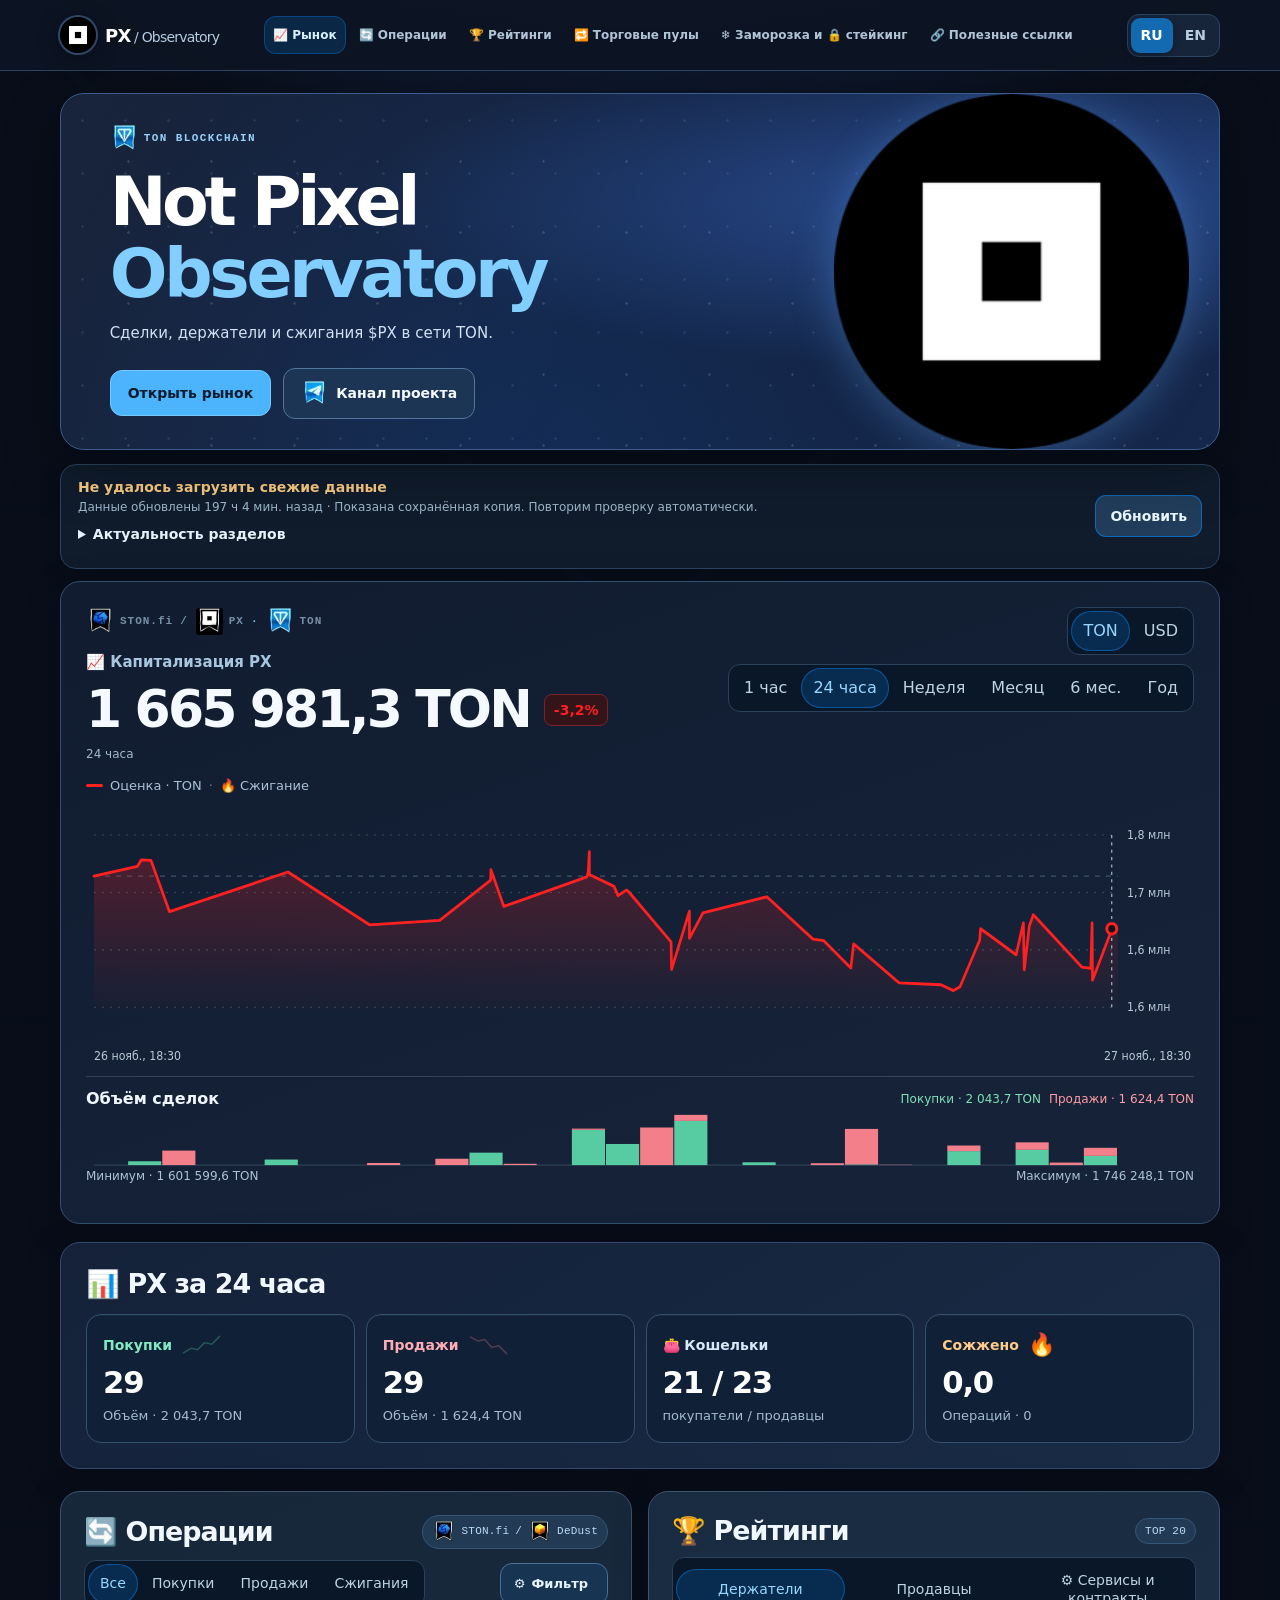
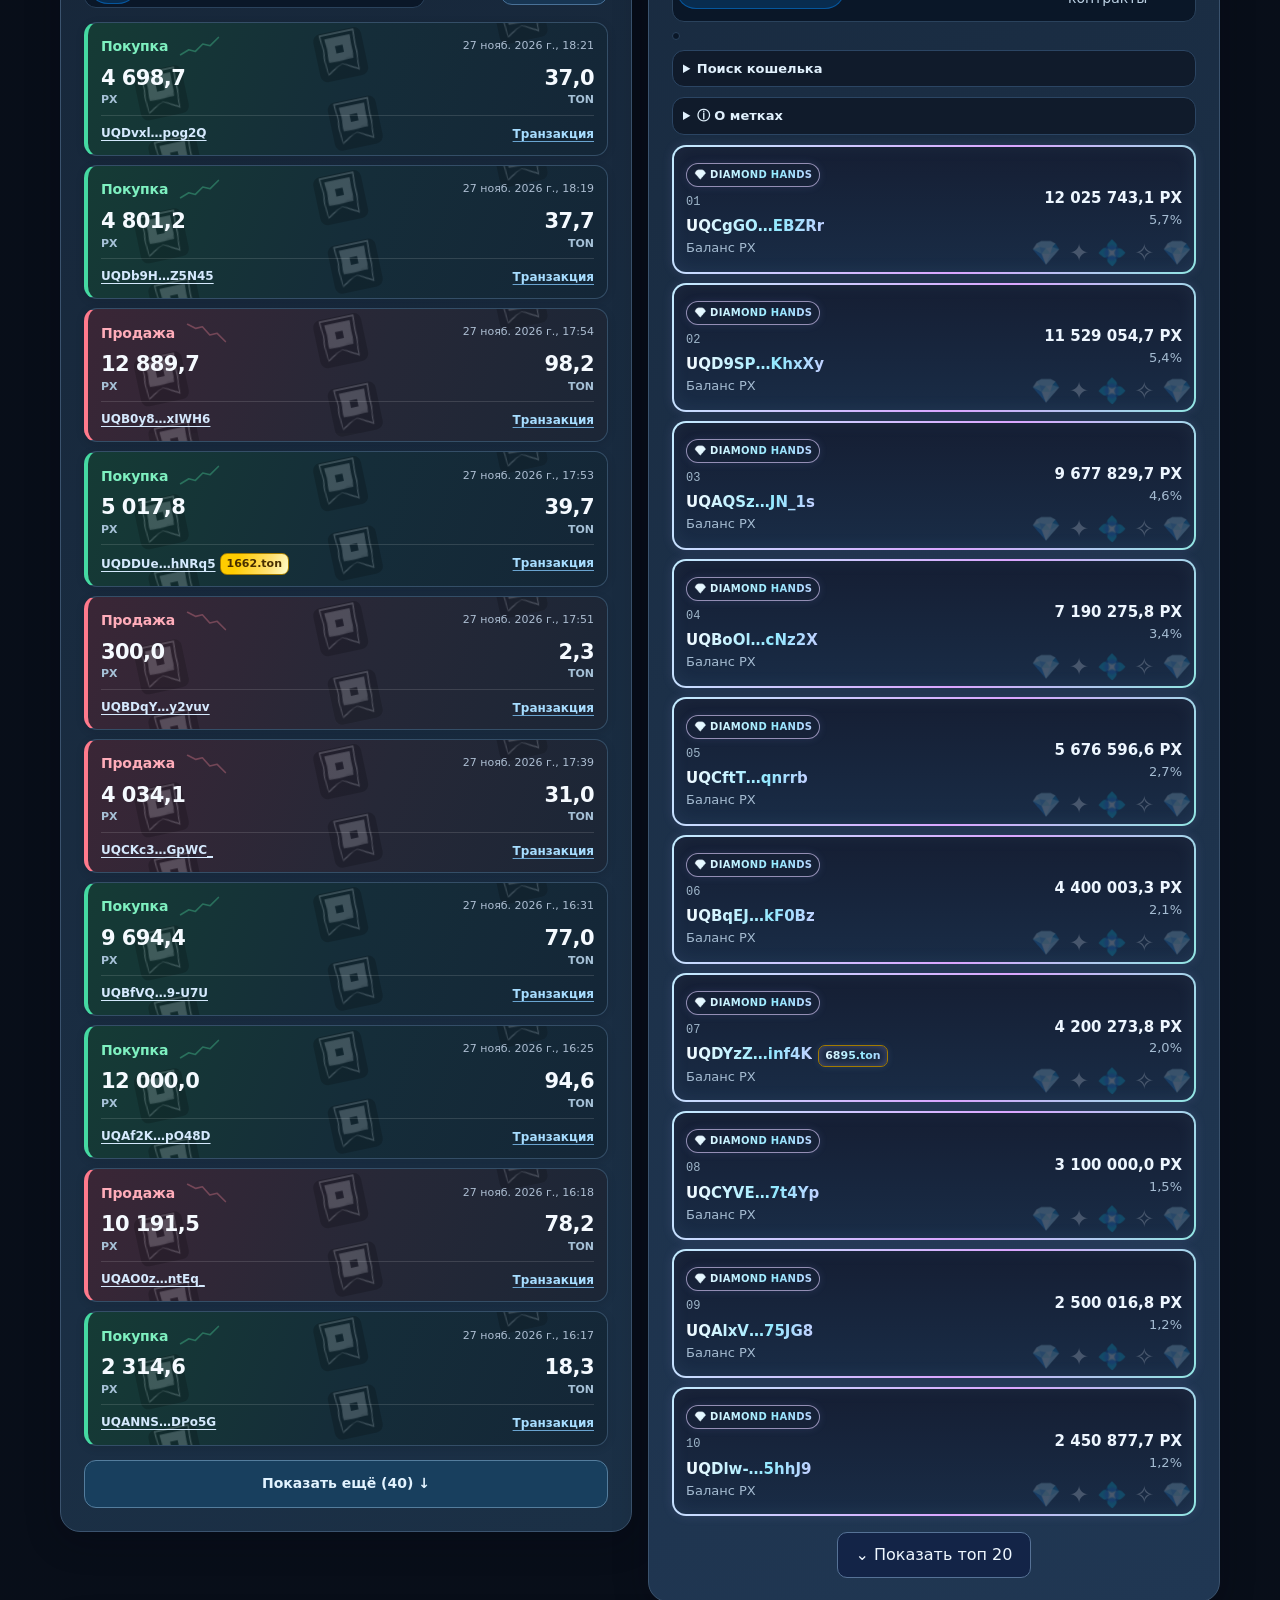
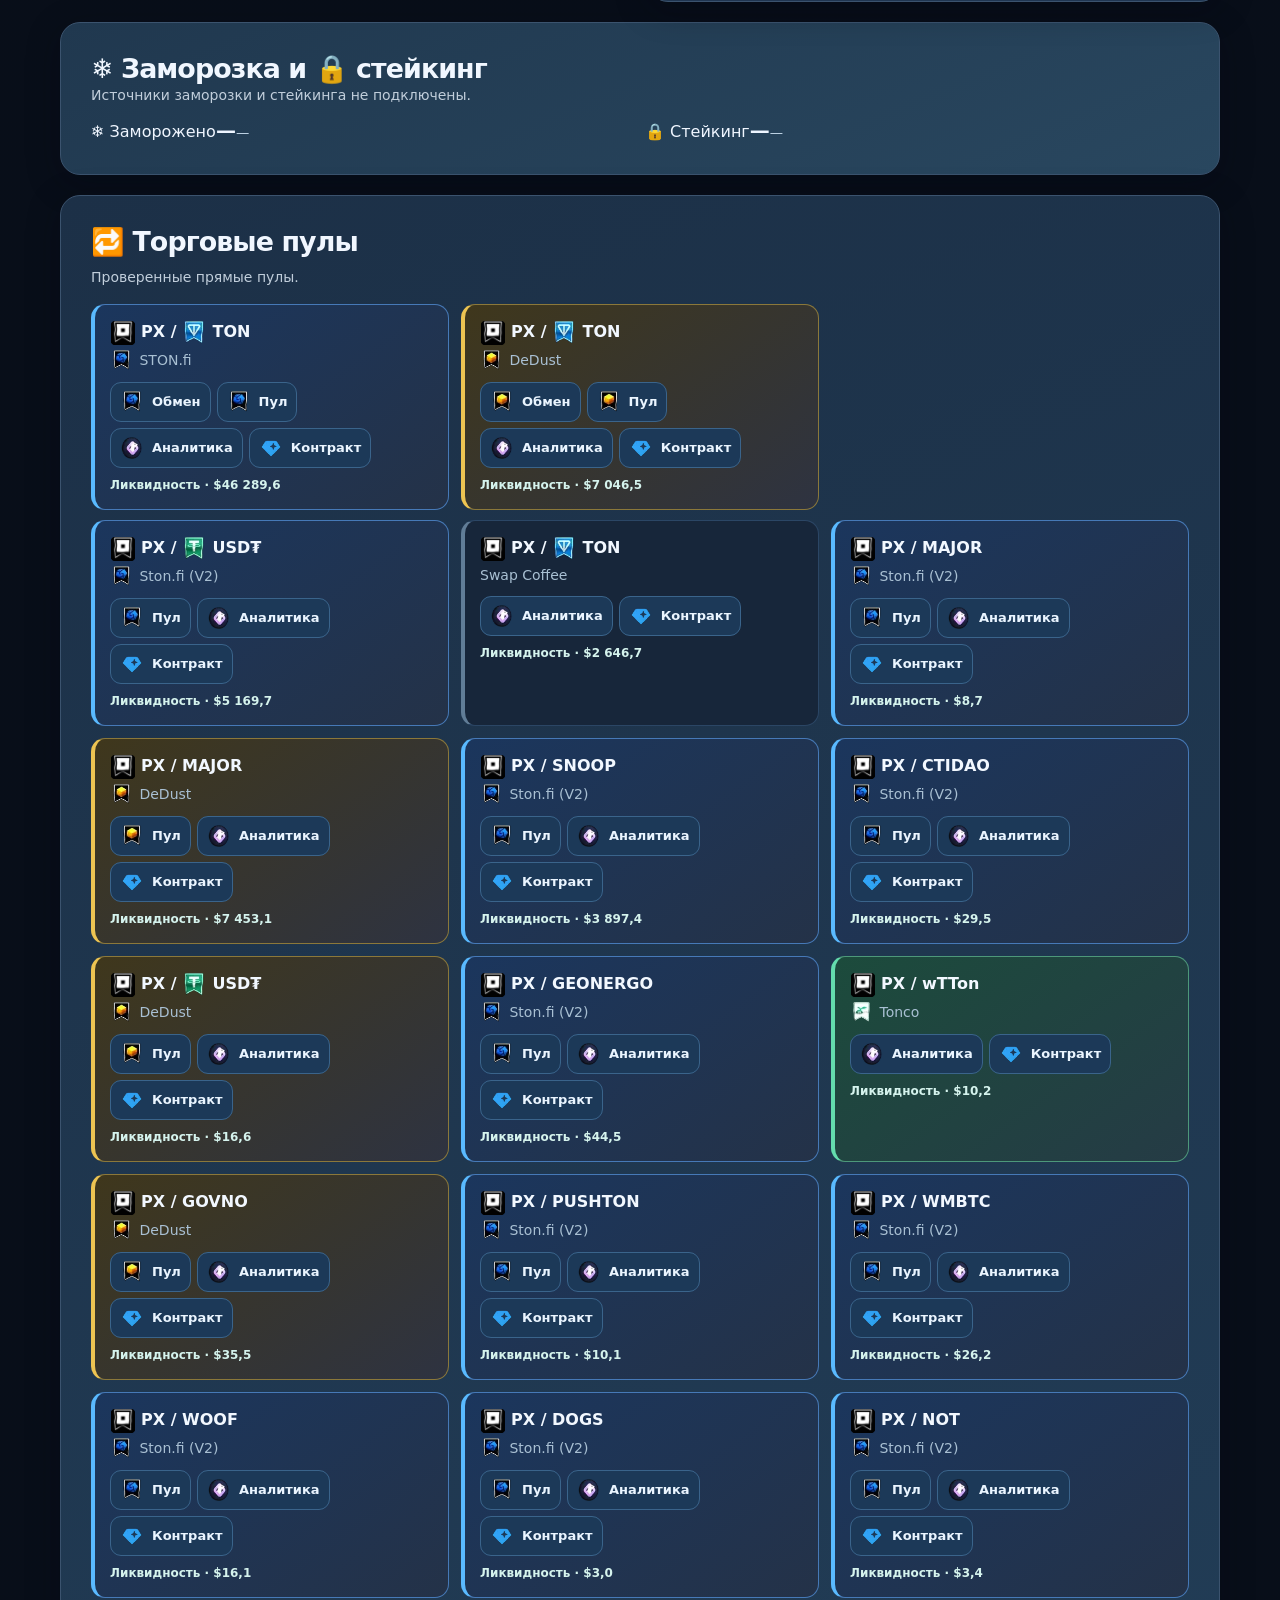
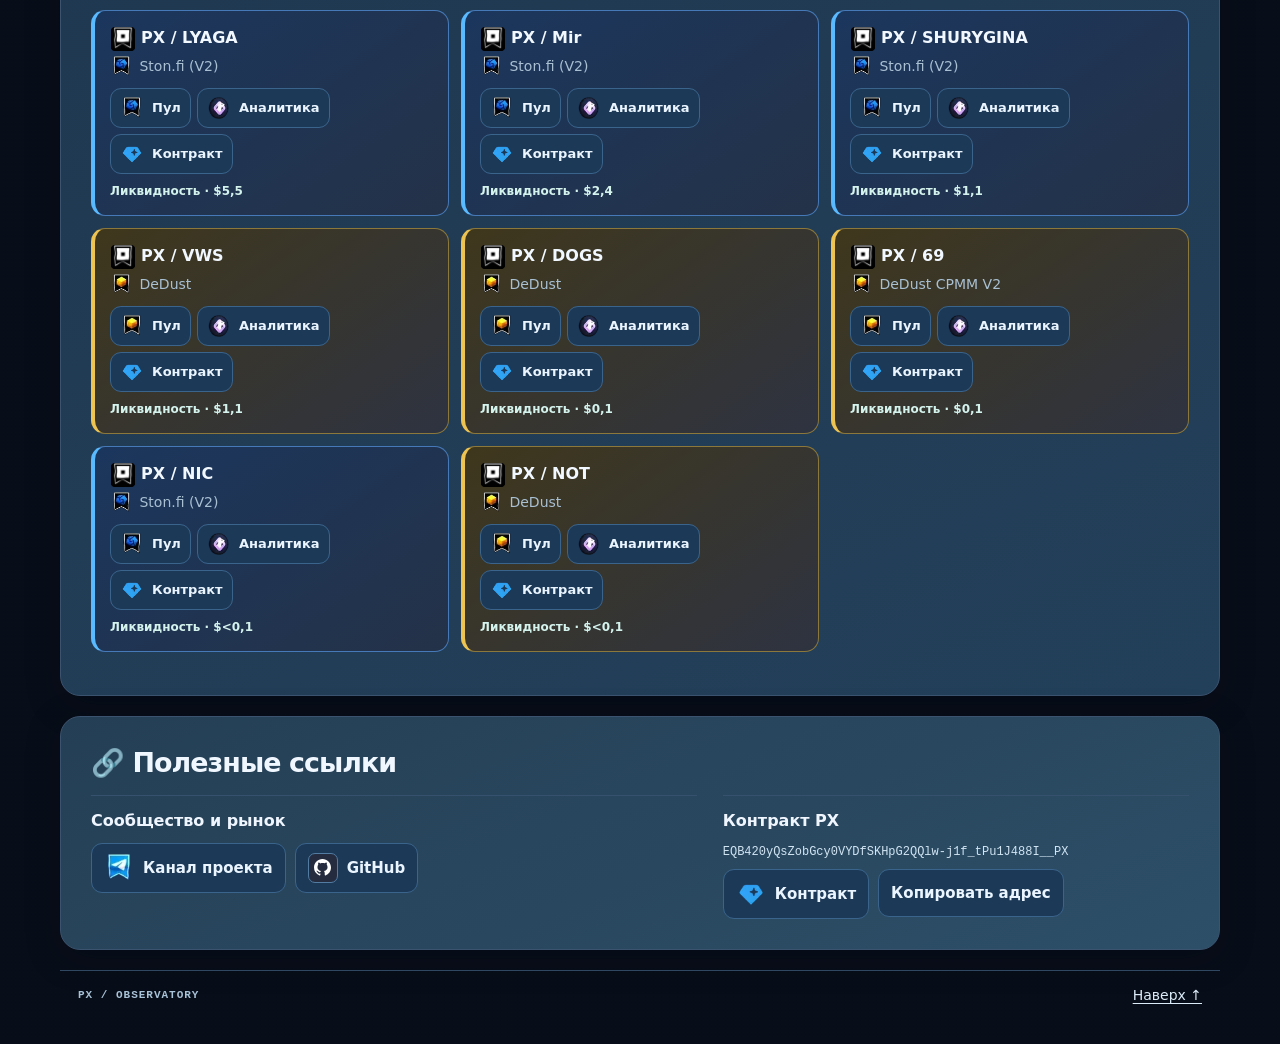
==== commit b462825a: "Refresh PX snapshot" ====
--- a/index.html
+++ b/index.html
@@ -1145,7 +1145,7 @@
 <section id="links" class="panel resources"><h2 data-t="links"></h2><div class="resourcesGrid"><article><h3 data-t="projectResources"></h3><div class="resourceList"><a href="https://t.me/notpixel_channel" target="_blank" rel="noopener noreferrer" data-t="projectChannel">Канал проекта</a><a href="https://github.com/Freebielife/PX">GitHub</a></div></article><article><h3 data-t="contractLabel"></h3><p class="contract" id="contractAddress"></p><div class="resourceList"><a id="contract" data-t="exploreContract"></a><button id="copy"></button></div></article></div></section>
 <footer><span>PX / OBSERVATORY</span><a href="#top" data-t="up"></a></footer></main>
 
-<script id="snapshot" type="application/json">{"schema":1,"token":"EQB420yQsZobGcy0VYDfSKHpG2QQlw-j1f_tPu1J488I__PX","updated":1795769342,"errors":[],"refreshStatus":{"holders":{"attemptedAt":1795769223,"ok":true,"lastSuccess":1795769223},"burns":{"attemptedAt":1795769223,"ok":true,"lastSuccess":1795769223},"zeroBurns":{"attemptedAt":1795769223,"ok":true,"lastSuccess":1795769223},"trades":{"attemptedAt":1795769223,"ok":true,"lastSuccess":1795769223},"rates":{"attemptedAt":1795769223,"ok":true,"lastSuccess":1795769223},"pools":{"attemptedAt":1795769223,"ok":null},"identity":{"attemptedAt":1795769223,"ok":true,"lastSuccess":1795769223},"badges":{"attemptedAt":1795769223,"ok":true,"lastSuccess":1795769223},"domains":{"attemptedAt":1795769223,"ok":true,"lastSuccess":1795769223},"fragmentNumbers":{"attemptedAt":1795769223,"ok":true,"lastSuccess":1795769223}},"holders":{"totalSupply":"211598915.568834999","holderCount":1167906,"holders":[{"wallet":"0:a018e2bce87477e7141ca022f0dc62dda00ee111e52c58532a7d5f4524704405","name":null,"tokenAmount":"12025743.068435988","share":5.683272542350959},{"wallet":"0:d887d0e2d1c4fc4126e71c970d33ab1896940000eae703bb1ab6cecc830777e3","name":null,"tokenAmount":"11907860.301593823","share":5.627562064570265},{"wallet":"0:fd48f9a8e2d4bd817941f4b572dc5331395f36499dd1161089bf885857090a87","name":null,"tokenAmount":"11529054.682782541","share":5.448541478480327},{"wallet":"0:104b387070405121d76ec997c217fd2a40fc4ba80f5c7c6b16f776d4277cc937","name":null,"tokenAmount":"9677829.727315016","share":4.5736669780647965},{"wallet":"0:683a5678076210656ec3f9f8c03fdcaf3c3156039dc09b1c876709c99b4a5c37","name":null,"tokenAmount":"7190275.76465","share":3.3980683432713246},{"wallet":"0:9fb53efce0ea16fe0c1545d7c6dff5f89f3e890d50962fbe9a980ec649e7aa9e","name":null,"tokenAmount":"5676596.59592525","share":2.682715353557},{"wallet":"0:6a10910589a9e52dc0ecd15d19145f282a9c8a31ef5cffda0721343bc306e417","name":null,"tokenAmount":"4400003.312234564","share":2.079407307171763},{"wallet":"0:d8cd999fb2b1b384e6ca254c3883375e23111a8b78c015b886286c31bf11e29d","name":null,"tokenAmount":"4200273.825693995","share":1.9850167069157822},{"wallet":"0:031053133270be82ee6fd94d1963c0186868403a4f537040a0d533aab805b7af","name":null,"tokenAmount":"3165042.869130028","share":1.4957746170964716},{"wallet":"0:98544ca5fa77ee41c46e99025e1ea04655ecee2142a142b84518a663d239bbb7","name":null,"tokenAmount":"3100000","share":1.4650358635659182},{"wallet":"0:25c55c4ac41092b1d22dce57734f73bd1a2fbbfa511b376dbfd938474002fbe4","name":null,"tokenAmount":"2500016.767461915","share":1.1814884593057555},{"wallet":"0:e5c3e53a710d098095f8605ad951709e2b9dd9afe74d330578b2e0fae0c97986","name":null,"tokenAmount":"2450877.703259398","share":1.1582657201577697},{"wallet":"0:86bbfd40ece3c41ea94ad9aa2cb350152056079e2a56fe8cab5c87aea29fb7b6","name":null,"tokenAmount":"2199970.00385228","share":1.0396886949718844},{"wallet":"0:14a93012c89928fcb511683c3d8ecb6305568d7393e4a9cfb1ac081181b2b735","name":null,"tokenAmount":"2029274.559122231","share":0.9590193568180599},{"wallet":"0:26f4bbcaab04aa43edb9d01538ce4bb599e946a6bc7b2189902659995da62635","name":null,"tokenAmount":"2000385.554674722","share":0.9453666382444096},{"wallet":"0:8abda7f3ebd9993a21ccf4e4bbe64725fa5fe103c00c3d110089260acfe462bd","name":null,"tokenAmount":"1770591.547588075","share":0.8367677796591003},{"wallet":"0:68e46ff60de86922ac2613ae548e0386d76b07e4de4baaacb8e97cb7e35160ad","name":"anton-privet.ton","tokenAmount":"1552941.9034","share":0.7339082524242967},{"wallet":"0:3e38d24e316e092f80dffefaa408c156c19ea242dbc6cefd5a5c799c80faadac","name":"drew.ton","tokenAmount":"1214938.947740897","share":0.5741706872527268},{"wallet":"0:38f8c792e197cd0f82e23d3312de9326e20d3258d653b43c37c0ab3b378835cf","name":null,"tokenAmount":"1092731.903672864","share":0.5164165897236788},{"wallet":"0:a28afd5f52dbb8d38ee4516cffe97ba8accea30ecdc3fce7b070460eafc5656d","name":null,"tokenAmount":"1053344.649459605","share":0.49780248004954575},{"wallet":"0:4b9fdc89661b0ea79e29f2982784ce43ccc5683636875b8bef2f13a03ef477ee","name":"suleymancakir.ton","tokenAmount":"1051362.540209202","share":0.49686575065040184},{"wallet":"0:187dac9c89d20ad67cfb5a8f1ff4b13c4d18b960558013a1cdc13cd1a36adb16","name":null,"tokenAmount":"1000052.936122821","share":0.4726172312530094},{"wallet":"0:69395b15214a0c4feb5914080e0e7fd3140976e9677d31ad8b8605f8e69ca146","name":null,"tokenAmount":"1000000","share":0.47259221405352203},{"wallet":"0:62cc3c3866ae562322960d034555c2ab8eac23f0a393532cc20e59c8547fd037","name":null,"tokenAmount":"982651","share":0.46439321173190745},{"wallet":"0:f5b3f85eb43407a3b9fdbd59481470a55298c3846cc8faa41e1a65c052b2ba34","name":null,"tokenAmount":"936050.168502481","share":0.44237002159775984},{"wallet":"0:23423073bcbc9b3872b56b4610988f9de079c380cb665e1f86681481941d1b4d","name":null,"tokenAmount":"865850","share":0.409193968538242},{"wallet":"0:18114747e442e1eedf34f9961e86f07ed86f45d4e0689de549bbcb9680a48eab","name":null,"tokenAmount":"837173.044479377","share":0.39564146263643646},{"wallet":"0:88a0f7d2ad264ac9c8c49ad3344fc9e72b7bbdac46cb4ba68d5713691bb4cb2b","name":null,"tokenAmount":"828244","share":0.3914216657365453},{"wallet":"0:604fdea7e2103d923458d16cc6438ccf77bdff4ab6ad9822aa48afa0ac804309","name":null,"tokenAmount":"793848.91895837","share":0.375166818234531},{"wallet":"0:26512ee4fb5fce451b2e1a339e3c5eec360b4110deeeb00cef3decfddde5d3fc","name":null,"tokenAmount":"730000.134200047","share":0.3449923796809684},{"wallet":"0:5c69612310ff0fda1efbd9c99437fd02ed2d8db3769221784a36b2b66b6284e8","name":null,"tokenAmount":"617156.667414896","share":0.29166343587149884},{"wallet":"0:286c0733ad49d256f3df138fd4447344089b37a08886d7095d22b4f6ebf4deb3","name":null,"tokenAmount":"600817.531954379","share":0.2839416876684927},{"wallet":"0:472f3dbf57751f153567a497c377850c2bfac9a447775f98022bfb7d6fe352ec","name":null,"tokenAmount":"594600.974405981","share":0.2810037909729041},{"wallet":"0:394762c7e45bd3d01568e219bca6f0e1e927e5c20df30b9f3819cc2b63e2a1f2","name":null,"tokenAmount":"575654","share":0.27204959838876613},{"wallet":"0:9cb1eab764396073856cceb704495a75e9396df17d271543c94d997e2938edd7","name":null,"tokenAmount":"574346.49073574","share":0.27143167969067405},{"wallet":"0:052920bef9d651ad75ea88c9584e14e215af996764479fab8fe29fd9ce9b3afa","name":null,"tokenAmount":"542677.58","share":0.2564651990494073},{"wallet":"0:377824b139b0bd123232503f00ccf53b9dfcfeda3f09be9a6b91ff7fae2d02aa","name":null,"tokenAmount":"533553.478920856","share":0.2521532199191665},{"wallet":"0:6c0bfe6e8311aef93923ff386a2697bc294e1314b98155c64b3a9c0e6177f886","name":null,"tokenAmount":"515087.51616719","share":0.24342634969678165},{"wallet":"0:62afa49a1de8c0d2a44e2fe0753f1f3f411393dddd438a70ed9cc21b45d945c8","name":null,"tokenAmount":"510334.988003915","share":0.2411803418897478},{"wallet":"0:83f3a8b029730689a44ca26e0b182e505766685d574271be2e743509b434266b","name":null,"tokenAmount":"507464.362909757","share":0.23982370682078205},{"wallet":"0:378175c0098161ee8a0c935eedb053430f4a86f1e60bb1123395867cade0b27b","name":"pure.ton","tokenAmount":"503110.645949516","share":0.23776617408317938},{"wallet":"0:ffe792148003dd7253b2b8beab42a0dd3e44675932e747587d0ac6ccfcbd247f","name":null,"tokenAmount":"500000.614796525","share":0.23629639757481194},{"wallet":"0:19839dc8d373df7e448a18370705887cef603dc36f03b1386e5a455fc7689789","name":"aster.ton","tokenAmount":"500000","share":0.23629610702676102},{"wallet":"0:44a2bb9af313453c686d1d0747e2308c6e6255716df73e5bd9f8cf3dca0032f9","name":null,"tokenAmount":"500000","share":0.23629610702676102},{"wallet":"0:cc9db631e43379cdaff80c66bfe130641b5c6b46c6aacfcb50065af354148572","name":null,"tokenAmount":"483045.217558788","share":0.22828340885407283},{"wallet":"0:b0974b80d234752d8425242e6de085f5fd1653b521e6a45f958d49466f80caea","name":null,"tokenAmount":"481032.279254916","share":0.22733210988429284},{"wallet":"0:d9e323f038378d8b6dbf423ab1f472a43394af057e2a1c14f4975f553ea06ece","name":null,"tokenAmount":"472589.636380731","share":0.22334218259591856},{"wallet":"0:017b57ea239c78cb9cfc994e7d150725d46cf6261a00796ee479d10eeb3dba5a","name":null,"tokenAmount":"470867.942643468","share":0.22252852354070335},{"wallet":"0:50eee44d8f342221e51bc1c4bf4cdacb3d585d586cd758825ea4fd7e9b5a1baa","name":null,"tokenAmount":"467599.159732985","share":0.22098372218777787},{"wallet":"0:518b1583469a73ed8373b14dfe800e18e676ea66ea4775244def50621102b1d3","name":null,"tokenAmount":"453148","share":0.2141542166139254},{"wallet":"0:fa823edf29c203d8d8becc17eb9115e29be7e08015d5e3522216f9978c8b5fdd","name":null,"tokenAmount":"424475.165221254","share":0.200603658142647},{"wallet":"0:ea804e234698b0dccd5671d8b697daf0a852e6f0335bcefaebcb6238ab4f3b7e","name":null,"tokenAmount":"424296","share":0.20051898605405316},{"wallet":"0:b8152352bf51d42b59eb0c06c4744c1ade0c1b62136552394e21d6ffaa15276d","name":"silvercrown.ton","tokenAmount":"417304.432907739","share":0.1972148258822178},{"wallet":"0:0e565ac6e016a3ab6aa8ce6cc680a9bd92efecfdbdf43153ff2dd6ae80d6c101","name":null,"tokenAmount":"416540.726212989","share":0.1968539040444584},{"wallet":"0:93714e3946e734622e5177e774a28ca5da9909fa52dea6c8ff269428a17442a0","name":null,"tokenAmount":"378918.92929476","share":0.1790741357422006},{"wallet":"0:33f93b9a554579429b543633d5f3811be60ab5026928a1f8bb52b8588eafba6c","name":null,"tokenAmount":"372804.489912166","share":0.17618449929668445},{"wallet":"0:5f55065af28ba42ec58af0606542f6bb72b5e17f3896318d451fe13960543df9","name":null,"tokenAmount":"371588.296836338","share":0.17560973591826232},{"wallet":"0:8b6a80d9db1fa10e38b4ec9144947d0a39167345419b5358bf4b8efa7b1a7593","name":null,"tokenAmount":"363202.353231458","share":0.1716466042631041},{"wallet":"0:8c41448cb141db7924f563b73c6bed509223ed833424b855fc51581a639cb481","name":null,"tokenAmount":"356351.50795992","share":0.16840894812808987},{"wallet":"0:1061b9dbd4418ad166fc9a4def116e2f6c74f2bfb70e71f2653d643ceffebfa9","name":null,"tokenAmount":"345188.424083457","share":0.16313336160324704},{"wallet":"0:a7cb786b2e966648ec67a86a4dd2013770a3a3f8d3ab8c08398e22bd02fe389c","name":null,"tokenAmount":"330001.259288105","share":0.15595602576741593},{"wallet":"0:7698cc0164f0cfa0a3f36ae39596855bb2a0528b67f44edde14c2ba20dd28b59","name":"pixelstrategy.ton","tokenAmount":"329230.267346619","share":0.15559166097877164},{"wallet":"0:f7d15be503297d77e25a0e53cfb0897ec500ae70ddc045f7347b9549fe82bdf1","name":null,"tokenAmount":"324206.140749285","share":0.15321729786645238},{"wallet":"0:8f2b28f3a76fba8afddb6dc29e7a17bdf0c1e4290114040bdfb0d36ba14d1c03","name":null,"tokenAmount":"316577.61543","share":0.14961211619584813},{"wallet":"0:3394b9f7338b524ba6d2c15b2ce05194367932d7bec28acb0ed78419e9ce204b","name":"mrgame.ton","tokenAmount":"305138.661200521","share":0.14420615549008176},{"wallet":"0:366f2f407ee1e57bd07abeaf9d36449cf5aec047300a4acf02f86749c5e55e49","name":null,"tokenAmount":"303531.654852402","share":0.14344669680202612},{"wallet":"0:4557f96e5aa74506d5a109e75f5580a29bf4bbc5576e0886b5d9e5d5244113bf","name":null,"tokenAmount":"300064.617874141","share":0.14180820212026432},{"wallet":"0:c06ebee71248cb576fe658ddf07d7cf4b25d522465f1c020e51fb9c112598002","name":null,"tokenAmount":"300006.774749521","share":0.14178086590993239},{"wallet":"0:a5ad966b99e2666a7a317d0edbc09c613321b13028b92c5acb7e8f664681e784","name":null,"tokenAmount":"300000.792743226","share":0.14177803886033297},{"wallet":"0:0b49da7eabc2de9e400d2bfdf5bb5a266a4dcd1916b2dc7324c233fd62d74fb3","name":null,"tokenAmount":"300000","share":0.14177766421605661},{"wallet":"0:b44bd387dd8994dff56aa9b9dcb260d3740c67b8b15d0012cb9167469f0b8713","name":null,"tokenAmount":"300000","share":0.14177766421605661},{"wallet":"0:28e90254de6d9aae3bfee082b02545de16569bda9f351ded96e3e40bd612e721","name":null,"tokenAmount":"300000","share":0.14177766421605661},{"wallet":"0:7b58e52872204106d81531f1013ed0b406d1aba9054b1545d160d9489910032a","name":null,"tokenAmount":"300000","share":0.14177766421605661},{"wallet":"0:8cd0619b332c25338a8d48c4f831672e7225c0a81e891c352a75bd7ae91bf8e4","name":null,"tokenAmount":"300000","share":0.14177766421605661},{"wallet":"0:011af9edac2e6cbf63f2c1c88dd6e598523d7c27620c6b0846439d589aff390c","name":null,"tokenAmount":"300000","share":0.14177766421605661},{"wallet":"0:2c5105dd76a9d858e63abbb2b55264ae608cfd86c09913966a223e62c42023b7","name":null,"tokenAmount":"300000","share":0.14177766421605661},{"wallet":"0:b25bc574f8674ba6cf4a393c5a51a3db9cbbfc10a2f34c91386ccec173129752","name":null,"tokenAmount":"300000","share":0.14177766421605661},{"wallet":"0:179413b58690d8b90116dd200ff95978fd0746c5362106e5033085a2f4c57f6b","name":null,"tokenAmount":"300000","share":0.14177766421605661},{"wallet":"0:fce2055b3e662d58abb8218f2674bf7ca3118cca2fc297173d04d7e79f587457","name":null,"tokenAmount":"300000","share":0.14177766421605661},{"wallet":"0:247e9c4bedfd09a048a036c1959f7267441c1dbc0cc9e71c46462ca381d96044","name":null,"tokenAmount":"300000","share":0.14177766421605661},{"wallet":"0:6d8a0c2d5564d58ce7d0307d5e21454bfb0c83a3a5db2635f8d06518c7d8a483","name":null,"tokenAmount":"300000","share":0.14177766421605661},{"wallet":"0:537821ce38b630e962e807ad3489fe8d94bf9ab1a431076efdd1c00729bd79a5","name":null,"tokenAmount":"300000","share":0.14177766421605661},{"wallet":"0:dd0037ce227aaebbdbce6f59474a814330dc28a62d85195b3ae847859c74f97a","name":null,"tokenAmount":"298792.006846091","share":0.14120677605688925},{"wallet":"0:25fc1713f404820e14364442f1ea41f6d9265cf274ec240b3782debe0cb9f27e","name":null,"tokenAmount":"288724.187636739","share":0.136448803086051},{"wallet":"0:0e371750e4faafc7de46845e7a4f3a8b09b64c0cd46e7e376022d9e8e7b1fe5b","name":null,"tokenAmount":"285402.10059872","share":0.13487881061747511},{"wallet":"0:01579213180c3414c5bd6a1990b507ccd5ea4e15d120c56d0d92602326d40ea1","name":null,"tokenAmount":"280727.441232204","share":0.13266960299750727},{"wallet":"0:a4da19f9c05d4076abdf6fedea4e799f49ca5198c5d79431d8a77d9c846c4977","name":null,"tokenAmount":"277765.440742794","share":0.1312697846281894},{"wallet":"0:e32eb4e48c155ac535941917dad8ce57d15b5313f86a28b7f886e69c29cc2859","name":null,"tokenAmount":"275000","share":0.12996285886471856},{"wallet":"0:54fdcbc7811f4eec9f5dfad4df4e2bf4b2e5ba9eba4465bb4ed79bcfe3fa991a","name":null,"tokenAmount":"272325.319883856","share":0.12869882586674514},{"wallet":"0:62be8cd1038a8330ff5b9efc0a63a2e84a5ba2dc9b0e8327afe559ac4c6b1c37","name":null,"tokenAmount":"262143.5","share":0.12388697706473945},{"wallet":"0:397ad34901ce689bb1855bb283caba52b919a590fc2ca77576f189530af78cf1","name":null,"tokenAmount":"257000","share":0.12145619901175515},{"wallet":"0:d9b52a181e48d8609ac39ecf580328a54c25fdcdfa852461e1495e13e86d6d08","name":null,"tokenAmount":"250036.452205119","share":0.11816528054170482},{"wallet":"0:98e331577bb907c254ba4475f17c54828787e3db55e543b85849572746b6b2c7","name":null,"tokenAmount":"249000","share":0.11767546129932697},{"wallet":"0:d09e9247c0d73a0d588dccf9702560ad19c0351657f0a7f7308d59557998306c","name":null,"tokenAmount":"244092.937278353","share":0.11535642166320433},{"wallet":"0:e487067733fc9c8ace23cdce6e21f4c352d676b27aec319119ef554927c24df3","name":null,"tokenAmount":"243560.26742351","share":0.11510468603714451},{"wallet":"0:ad727311d1d49f8d13017d72598dfc17ab185413ff85434916b92923f3d067d8","name":null,"tokenAmount":"230997.480810866","share":0.10916761089719312},{"wallet":"0:4129cc9fbba4ab2cd6bbbd52395ce6ffc48551f866feec378ccda236c1b72b6d","name":null,"tokenAmount":"229093.505674733","share":0.10826780707210518},{"wallet":"0:aba6de28ae66865290e41df319e88de5c4adbd8aca39cfea0843f2ef1eeaad4b","name":null,"tokenAmount":"229044.4999","share":0.1082446473245227},{"wallet":"0:e21482d032cff3f6f1df45a3379b2f1a461de9e81030d9583fad7e118af52487","name":null,"tokenAmount":"227000.051920539","share":0.10727845712739198},{"wallet":"0:fe6ec6d76f328b86341985e8ce668da5714fb1dd80437e01680b7167bd9596d1","name":null,"tokenAmount":"226375.1101","share":0.10698311448876881}],"asOf":1795769223},"engineVersion":"1.3.0","methodology":{"valuation":"last observed swap in primary_pool times CURRENT total supply; not circulating market cap","primary_pool":"EQAOkcLROvIMcaXNnp4mE7x9u1eEOJoTrebPBK-UHPTlZbCe","sellers":"sum of successful supported native TON swap sales; service roles excluded","holders":"balances excluding known services and identified contracts; unclassified accounts may remain until verified","burns":"accepted burn notifications and zero-address transfers shown as distinct evidence","usd":"historical TON/USD rate from CoinGecko","history":"incremental confirmed swaps; missing intervals remain partial"},"serviceRegistry":{"asOf":1795706846,"source":"https://github.com/tonkeeper/ton-assets/blob/main/accounts.json","sha256":"4286bd47e11399901a7d713c9e98a5dba17300d76fe272f4f5d46110a84f4e2e","entries":{"0:ad8afecfacc248996885d8be6824280f9f3a7e54c2f6080b7971b9f556c280c4":"Crypto Bot","0:dddcd3cdad60af4c0d69389f567ad51d0c263fa4968d655ab424c69aadaf9322":"Wallet Bot 1","0:436a76c2794a88e3fbfec6b9c0374fc8db046f10868b835420d9937973a665d4":"Wallet Bot 2","0:6e814e6450e8c578067bb656298fb4d01397dd15018d7f34dc369eaba4c2111c":"Wallet Bot 3","0:5f00decb7da51881764dc3959cec60609045f6ca1b89e646bde49d492705d77f":"OKX 1","0:f15db2c62cd86aff0860d39c491fc73a31395fafeb5945e644498562260c782e":"OKX 2","0:e7e86da08742ed933434ffeb8f08a63c7e100ee842e25f599a9cbf0891574a6c":"OKX 3","0:0338def34b84c6ee9134a04ab1601450be446340a37ae259de57cb37bdb590cd":"OKX 4","0:a30a49ec725e9f57244b66af4c2da7ab76004b4fce80d3a34b1cd0c37762abce":"OKX 5","0:24da1e7b8da901e5b3dd0f98c397feb6e5a5ea483195a8b6bd0682cf2c5327ae":"OKX 6","0:7f2e84c723d8b6b6b1aacf810c8c26ab23c22022b464b87104b2d3065b0ea70b":"OKX 7","0:854ec4521efd52ad43bcf1988e4c44ebdf9a26ad18fa51abfdb685fc3b348a5c":"OKX 8","0:f9bdc0de461c1a2e002fada9550bbb095c8f9f73668d70c517a9cc7e050f8e5a":"OKX 9","0:9b9b739de2527ae72d21083f5198d710c7288453b4733e57ecadb2e189ac829c":"OKX 10","0:b31535e934db05bbc220267467903c8108bdabcbc2a06588838b726ddf589ef0":"FTX","0:57eb74407604a19f7e04005315ef70aeb7b675e6551977586756f6baf12125ee":"MEXC 1","0:1c7bd690f4f93de8b93db5790129dab65926c6e1fc9b57380089db5529516630":"MEXC 2","0:d887d0e2d1c4fc4126e71c970d33ab1896940000eae703bb1ab6cecc830777e3":"MEXC 3","0:7994848c1fcbcbc57a6a5a987b66eb424b8b54e10759b6b514a66b600c2b0eef":"EXMO","0:8d195793baad9a08c46dc353aebe999341dabd07721b9725f19e18abc3d10d92":"EXMO Cold Storage 1","0:26ab8ae763a3a7c3067d882b7b01cd5d37254cb8768f57b6a47c00028effc7b8":"EXMO Cold Storage 2","0:0130c77346e9ed82df677d107ad6a775c11f9c18f6a05c0dd17906b355850dad":"EXMO Deposit","0:342a359e38357c083968129fddddf049ef5c47315bfbef27505a356bf9f02d65":"CoinEx","0:555f3053e257130374bb831ae0e219e5e5f9ec0ca8f8a0d133369d3d690c64c2":"Huobi Deposit","0:85af78e8d035e920117cda654615cdf371d464480b629e110d3c5310d85ab362":"Huobi","0:80d4123841167ca989ac912443cc99a4b9c1a87584536427ff6fd85c92395ae9":"Kucoin 1","0:b37e57033db21d10b950e6143b658c10c3bf425bd193025960aef7f22dbcf4fc":"Kucoin 2","0:07ce60b7e5f255a88c3707f3fbc79e2cf924ed6b4b7d09c6324f0ba2338a48fa":"Kucoin 3","0:a14b1f452385b2bb984ad2c4441e1d23cae071fdfc096dfba53ebba3b6ff1d10":"lbank.info","0:75726a716f747e60b0371cb0d5d35471e8e1e931003fecc3a0961a8bd82c09c7":"xRocket Bot Cold Storage (Old)","0:c1dc654b598ab84cda4f12372efed8907cedf0901865a58649087373e01b1c24":"xRocket Bot (Old)","0:45614fee399c43d77bb597558791831bc0ee31754cbb2b5b1fbf5a3488ed9940":"xRocket Bot Cold Storage","0:011a8f0a0b36b779af033473274966666d1cd6fb4e77df679375fbd6f970d012":"xRocket Bot","0:c3f1da8ecda8f8cd42bace224ea3f1b6971eaa7f54c492d4d190527b4f573f7c":"Bybit 1","0:4a1f3ebcc66bdcefa90245bdf541a50ada1c688a487534b1587abffd93038834":"Bybit 2","0:cd525c15904d7b4027eae08b318624260f371ce8c9f4fcca0cdb7b583854107c":"Bybit 3","0:ae62a192da96e266161a702cc9f6de91c0c3441f17ceba51bc442dfb2031a30a":"Bybit 4","0:e3ce05c4da977132c24a3b102da8b5fbf2ea9173337b49de346e4a4b057f7579":"Bybit 5","0:e33ef85d174eb457c072d1ee10215b69ab9b64192f7421302ab1c8e26b7ad4bd":"Bybit 6","0:7f97f36dda3f7dedc9e12f8c09c4f89e7fbc17527ab3f67de4c3b155297a56e4":"Bybit 7","0:7d133d4e425c8e00de015513a44e66e6d163b21e71720aec7579965e5de28c55":"Bybit 8","0:f2dc1860686cd658987e2bed8216532d8c004460dadea907cc7d4ad7236c496b":"Bybit 9","0:4a1c20bc9a6f9294f75f1c87a7f383a8b73a483a2e6dcb3630ddbe78b3ccad00":"Bybit 10","0:008bb088e81e38d583826901093567027cc1575ec744ac354fa4eeec302d166d":"bit.com","0:1882478daef1b7ed200cbbdc201bd4ed0b24c2e5f1a4c7c15aeb7e3b1a759193":"Coinone Deposit","0:a4d2072b1edc1355fc7fbee0095beec7889a2d3cfaa9edcf2ce9e128631abbd6":"Coinone Withdrawal","0:f3f4ed0913ab555d023745058f1a6c55a49d4876593cb9bdab1f780a99b185bc":"Paribu","0:f9873509de5a2f97f7b2805f5f7aafab447f43c91e751cc8efabc6d2ea09d78a":"BingX","0:b496b8f73b469ff06a2d89e62c4d70a103fc228c821537b49dff092060bc281f":"Gate.io","0:60ff0b28e2b3839bef250a81be9f2e78a6265b980ec5d24df4e44bbff2c3fb25":"TIDEX","0:23eef28b6da5a368d6c0b8028fd5ed47c26758676bc9db1b5653caaadc969f91":"CWallet","0:00ffafa9fb3d4f837824436d19953c792be6632af73a9b82c4dc69ca07195087":"Matrixport","0:b58c73481f25a280f9705ab3424be850614d823256263ecfa049fa9fb917720d":"QMall","0:00b402b789e5626e1c61b50c5dbe2024426e92f16c0c2fb735396df96046b5fa":"BIT","0:2c54797319837b4c6d014fc991c1a8d4294dfd4d6cec4937e370f1f27db0423f":"Bitforex","0:6a5a76a1538cf9596590ec3708470649c342624bf92e63a6a7a15254ededa904":"Bitfinex","0:59b065c5d66261a5317660e96eee476aa6a11b749bdcbe8c0d1f3dbf24200d1c":"OMPFinex","0:3cd5ad54b190a71caab984b0f210e3742c7f2147b7e9073377d7c6b470017362":"Bitrue","0:6c53cd87cc0d33486db42c1c7fc03dfaeb2f7b815afc368ab1aee567edda3f72":"Coinspot","0:9a582c23266b8ea47eb71118a3c040d42b230b2266fecffe2d3cd390c0922c35":"BigOne","0:dd528505af15c6e5206bdd8f6c9a3b541f80ca98ae8a5066ab3ff8de1ff5e678":"Farhad Exchange","0:2b6f3cda567c385f0645486f3c665a451f56b2969d1be57d86eb77c6077a81d1":"BitTime","0:cdf7f0d7c09036f064272e3c429ed570be49ef29eb3a735b64bbc17915073732":"Bitget","0:e9c0a24ffaa6aa4f228890e71ae9550bfc53a6c57e643bc31c240e18727ac1ce":"Bitget2","0:336502faf83ef5b532d315ba71450b661c90e83fce64d8bc1fd2bf642f3555d9":"Bitget3","0:b308c7f9b4f596f6250175885972549871b05c70ed3619fd5a939401eea972e4":"Bitget4","0:e2d1df206b372db1f3b890e60d185b67aa0c9f1b6b6ff60a05091c8c01b40ac4":"Bitget5","0:7a0dc94da9f48b968dfb87be38d4fab7286288db7a04d3081feee177376d9089":"Bitget6","0:8785ef5ebb0fd24c6911d10f43c00961e9748fa54297a1ac517e3c5fe76bb0be":"Bitget7","0:213b6804c2082135a4a803da8e3b30cfed51aee9af2ad2100334b7f4711d3bcc":"Bitget8","0:573dfe99490a041703e977e4724135c5b8bea0bea67839612247451ca9d5c4cb":"Bitget9","0:de2519a527de7e1d4c1028bdb74e022b28a6e370e4fec3fc27d8d971308f99bb":"Bitget10","0:06476e580e250d0abec5c365a711833483c581d57b908be37d56bdb0e338c312":"Bitget11","0:c9959a997e1d4e4383d8db37b86d2101ce78dcf1f1b3904d9888fe572ef0efd4":"Bitget12","0:c07e51e5b694937758f45f4003071c84f4c4a68bdb168a22c3d6c8b89cd6186f":"Bitget13","0:1797a5c4c50a2b312ce9927ff6f12efd3b0b58ff311445118c2d2e64312b5d79":"Bitget14","0:6083005b354ab1c4785aa8ce8293ee5c9c182e9248f27e9c9074f35c16342083":"Bitget15","0:f99b14600ae44d2f12b178e8c6eabd78892ae82c5e45b6898f9deb7eb203f9c4":"Binance","0:8e91b50381c36dd42accdb51f5cb5d96848568b4924f8079b1a5ae7e10f43eda":"Binance Hot Wallet","0:ca1d9edeef40b3a9dbd9082f3767859547c3ce0bf641d09d58e33a3cf06fb309":"Binance Hot Wallet","0:a2faca7adfebd5c5970108d1f79065cef32b0c143fb13489066b684cdd7ee95c":"BitMart","0:5d5a830e48214791f4ab5352900c624d3bff3c5efd630196b180158eb789990f":"Nobitex","0:cad898b200a0934ee416c2039bbf3f5d7f1a323172875b3c19d378a6f540f7b1":"Nobitex","0:4532d5bcdfb05d3275cbf255bc91c3635cd48d63b719441581c5542a4750fdf5":"Nobitex","0:a32d52ced80a23fe4fe90ba94593ef686de03f9fbdaa069e642826a95234b982":"Nobitex","0:fac8ffcb6f89572a1232d59e91c65909ae408663fd2ceaecd35f35b5e9d670f4":"Bitpin1","0:c14ce5d772539be26fde315a505a1e0514104e76eef776f0b845e57df0557ddb":"Bitpin2","0:dd36441bf4aa8a6a6ecfd763efde1eb82dd86bdcfb1456b45ff4b73f87657184":"Bitpin3","0:402f5d4f4f8bea7b0bd511b9d3771834c1a22bbbbc8a326035eb07aa24f5c9f9":"Crypto.com","0:ca6e8f2a3dfc875b8673d8677f3818c4b8c02d1aa481a86a0c61bd09f8269f1d":"Foxbit","0:60def37fb0e6f41b18a73c2496d96b25442344864ca0ed97189a6f37e2439c56":"Richamster","0:97ad93444915089e812238ff10abe9066d0b03ea3dba2a8630fb9c9f88aa455c":"Wallet in Telegram","0:1f5806c73d03bbc96eb7eebf16067f1f2e8e270cfa16d57001aa9eaf7456f008":"Wallet in Telegram","0:1b44ec553616b0e4551037038834bdf0bdaa1f0440e10f3331d9841585612a68":"Wallet in Telegram","0:cf06c94efdae26faaa1d85092fc4daee78eba09e69c36dac051c1d8ffde35f40":"Wallet in Telegram","0:91887059ba56a03790b0696d7a402ac0691dff62fcd398e813f97d3b2736fa58":"Wallet in Telegram","0:6db0f022632b6269f0d4dbf8ea60a8448bbc2bcfc6812e31af8cc6405c268af7":"Wallet in Telegram","0:dd6ff02c59634745529b99a8d5beeea9f6c38a9188e6a7e96a424e3820c8ac0a":"Wallet in Telegram","0:023895aef955024920a291c6f3715e291df1b3dd254eafa8b09e21a2d58d5897":"Wallet in Telegram","0:f5066318091a8cfb530ec732104ce38f7783d92a6679ffcc0ce0960b0e94c7d0":"Wallet in Telegram","0:0c5684355f5410a923fb7dd59314905dc7ff157b28c9130671c7a4f17007e898":"Wallet in Telegram","0:23fe558cdf44249381aef36472e64a5072a24ba97fb61b2f5791da6013aec92d":"Wallet in Telegram","0:b7be71ac1b40e436db36721d9c20e82d44e78fc1e86a8ad15e00b1cc16831dcf":"Wallet in Telegram","0:55b7223f04dd1f2e1b3f28e4ad628fe6cab60004f280fb0a58cd27fc590b2eac":"Wallet in Telegram","0:659dbf460831a72795c4a9a9872fb4a3e7fd302783068dae53e8f2a5c150084a":"Flipster Deposit","0:d0a6eb95408e95ce97b0ca597fc523ff4809523635e8f519e00fdcbdf42f0c54":"Flipster Withdrawal","0:ec85cfc7fd1009362e421b5a0141f510d6540107ab73e7829fda1ef9e97a75e3":"CryptoBot","0:817438e5b0e6eb113ab74d73fc95f7ec19247dbe6ee27a42c3d0164d614c3ca1":"Ourbit","0:66a1e72196d64d6faf48fa4b2ea861f67b0484d2d14a59caf701d8c286ce44e5":"OKX 11","0:419712bc541c4489d6f1c38a105722d293b8847fd54f2717ad69142911b8be5c":"Bitfinex 2","0:6c25b5f2fe5ef1a6a1978f611f61a50883fd50a0822b19176445fca931823263":"OKX 12","0:14de4b02647941779108b7b99be85596260ccde813351000055d744dd8aba04c":"CoinEx"}},"identity":{"byWallet":{"0:d887d0e2d1c4fc4126e71c970d33ab1896940000eae703bb1ab6cecc830777e3":{"role":"MEXC 3","serviceCategory":"custody","checked":1795737848,"domain":null,"linkedDigits":[],"activated":1717664112,"roleRegistry":true,"roleSource":"https://github.com/tonkeeper/ton-assets/blob/main/accounts.json","roleChecked":1795706846},"0:a018e2bce87477e7141ca022f0dc62dda00ee111e52c58532a7d5f4524704405":{"checked":1795737848,"domain":null,"linkedDigits":[],"role":null,"activated":1738244897},"0:fd48f9a8e2d4bd817941f4b572dc5331395f36499dd1161089bf885857090a87":{"checked":1795737848,"domain":null,"linkedDigits":[],"role":null,"activated":1751310550},"0:104b387070405121d76ec997c217fd2a40fc4ba80f5c7c6b16f776d4277cc937":{"checked":1795737848,"domain":null,"linkedDigits":[],"role":null,"activated":1764935031},"0:683a5678076210656ec3f9f8c03fdcaf3c3156039dc09b1c876709c99b4a5c37":{"checked":1795737848,"domain":null,"linkedDigits":[],"role":null,"activated":1738666775},"0:c4560f352ce5936d5ec3161a487b2b2e1fbd4ecbec8eac366bc09e6d5d610857":{},"0:e03466ee572d052a875fba95f9dce83b43c59bb82511680124a6954b85694e38":{},"0:0763af60235dad79c2e3844362082537956e0a1468ace88532422fcf312e5f1c":{},"0:a40654d842a15b6ca8fd182b6295f8ca5c63509e2b90c47656bc475ee0762c70":{},"0:15804ee897c2d64888926128fbcd55528ee1325c22080c018ee7e7ed7687ef5c":{},"0:3ca601fe8ea95191328403defc0de2f5842c3752f84146da911fc702737570ef":{},"0:d579d6f8f3df3e89487178feb855332f2e95b2c6f48b2bfb3bb344eb52475ee6":{},"0:357b47c3628d40538ea9c6b19ff78df955ccf33bcfed2994a3e8576bfd92cded":{},"0:840ea3fbd53c4e48c26b418d8a64d141122e2b1a7a2c3f42a1c16d099a113d8e":{},"0:7214935a05c223fab61cc1613a42aa1323463d8a7ab18a227127d5ffadcaa810":{},"0:ca06b1c3a0aeb8ebcc959762ccd398d2dfe692d8c8e7ab3d67a38bd880805c81":{},"0:8b1d3cdd082a9a0747774e4fbb997fcb9b11464475686423c7aa1ec1d888582c":{},"0:16cecf4e41d72826e09565fa7c24d613b153f237a9e68d4a97c1cfef2778d844":{},"0:ed379d622db37750bad26d8515671a86c43e51f045705d418391250d41d80421":{},"0:e020d8d7251960440a1beff1a726b2463815a9dd7df6b2c6df3fb37eb77481ab":{},"0:dc3f1b2b184be28b3eb844bd9a3c07f0a3416aec907f54a2ce7f4bd3039e9e98":{},"0:37452d9c4b05f8ca44e65487a6b59fd7c5db4b0147e9486e898a405bd437532c":{},"0:404eddc2fe4ee66a55b12f7718c54db97c870d0b598893ebeb7e9aaf884b8be9":{},"0:1b309f00f52fbbd1250459d6ca13f1fbcf179a1e21b0b1936c5834acd648ce25":{},"0:fc0e543dfff970a3881c3ed0a4baa90dbeb2a4d98d183b5cb60e847a28e29a3c":{},"0:7deb246d78a5125fdb69e3af1ce56c5f0e7c352d531c4218c869f7d3a55ea371":{},"0:c0bbbc59998d1268b827b4ce276d8431ad4b538324649efa3875995cf070b950":{},"0:501cbeac6bcbb630970c657bd08ed7dbf913b436b09b207362b261b8c5d0d535":{},"0:0b206348ccf0d6014292d5bda5b098e762b23bb0a7e210c9a6d224ee7615951f":{},"0:2f93d740e00b4d40122b7b2bcf170fe643d12f2397b0d39768ac61d1487888ef":{},"0:125c536ce36114c411383509ca0f310159ea92d7770671532fef39f9ab875ed7":{},"0:a8d09842ff2435209880d99db9f0a742ffbd529eba2ef58065cc900e2107ff48":{},"0:f007c6257ea5ff6d83b870619290825851c82a9628fa7e1b84c040212c0a692d":{},"0:fd2e775956554926fcd24e16d40a84d65cf3326d5c589ce7618a7802eb445668":{},"0:3810541359feb0db89106d6b1b9c7786ebe74ea3fbcf028478a06061b5070ef2":{},"0:12a7aef0bfe5235cbe784f67223fe6167b3e97f7025146e825dc0af0aacb8078":{},"0:19af1babf8cd80ed43e7f50e95facc7be309cc950e9db00f120a1a71b1ca5c4c":{},"0:0b3d0436ed19aa3c774e14b191ae69caa36bcd80db7439a19962867f5f46834d":{},"0:4013e36c355826778eb20d63cb7ee238c157683ceac8fa38ae8e1e46c7692a5c":{},"0:39ea5de5182509e57b196372bdf440ec7be31f32be1cb5de62f27232cdcc3290":{},"0:6f39f63587fc322ba8991d38f3b2c0bdc449b56f11b42759de4516f137d38bd0":{},"0:dae15ccba7159b092a72a3a535a5f8b2bbc788fd2d83b1d3065dc6f37def233a":{},"0:62e8dbf630ec2d00401d33b80ce31a2eb9dab2ca4d561218215963391c33da22":{},"0:00569b8205f087371c404de9b40ea05c475f905630ddfbd1927d8e5961c1c6c7":{},"0:9fb53efce0ea16fe0c1545d7c6dff5f89f3e890d50962fbe9a980ec649e7aa9e":{"checked":1795769223,"domain":null,"linkedDigits":[],"role":null,"activated":1738941599},"0:6a10910589a9e52dc0ecd15d19145f282a9c8a31ef5cffda0721343bc306e417":{"checked":1795769223,"domain":null,"linkedDigits":[],"role":null,"activated":1734016317},"0:d8cd999fb2b1b384e6ca254c3883375e23111a8b78c015b886286c31bf11e29d":{"checked":1795613562,"domain":"durovscammer.ton","linkedDigits":["6895.ton"],"role":null,"activated":1694988859},"0:98544ca5fa77ee41c46e99025e1ea04655ecee2142a142b84518a663d239bbb7":{"checked":1795769223,"domain":null,"linkedDigits":[],"role":null,"activated":1734016247},"0:031053133270be82ee6fd94d1963c0186868403a4f537040a0d533aab805b7af":{"checked":1795769223,"domain":null,"linkedDigits":[],"role":"STON.fi Router V2","activated":null,"serviceCategory":"router","roleSource":"https://tonapi.io/v2/accounts/0:031053133270be82ee6fd94d1963c0186868403a4f537040a0d533aab805b7af"},"0:25c55c4ac41092b1d22dce57734f73bd1a2fbbfa511b376dbfd938474002fbe4":{"checked":1795769223,"domain":null,"linkedDigits":[],"role":null,"activated":1733492890},"0:e5c3e53a710d098095f8605ad951709e2b9dd9afe74d330578b2e0fae0c97986":{"checked":1795613562,"domain":null,"linkedDigits":[],"role":null,"activated":1740313575},"0:86bbfd40ece3c41ea94ad9aa2cb350152056079e2a56fe8cab5c87aea29fb7b6":{"checked":1795646954,"domain":null,"linkedDigits":[],"role":null,"activated":1736793110},"0:26f4bbcaab04aa43edb9d01538ce4bb599e946a6bc7b2189902659995da62635":{"checked":1795646954,"domain":null,"linkedDigits":[],"role":null,"activated":1793274818},"0:14a93012c89928fcb511683c3d8ecb6305568d7393e4a9cfb1ac081181b2b735":{"checked":1795646954,"domain":null,"linkedDigits":[],"role":null,"activated":1795018567},"0:8abda7f3ebd9993a21ccf4e4bbe64725fa5fe103c00c3d110089260acfe462bd":{"checked":1795646954,"domain":null,"linkedDigits":[],"role":null,"activated":1748949521},"0:68e46ff60de86922ac2613ae548e0386d76b07e4de4baaacb8e97cb7e35160ad":{"checked":1795646954,"domain":"anton-privet.ton","linkedDigits":[],"role":"unclassified_contract","activated":null,"serviceCategory":"contract","roleSource":"https://tonapi.io/v2/accounts/0:68e46ff60de86922ac2613ae548e0386d76b07e4de4baaacb8e97cb7e35160ad"},"0:3e38d24e316e092f80dffefaa408c156c19ea242dbc6cefd5a5c799c80faadac":{"checked":1795646954,"domain":"drew.ton","linkedDigits":[],"role":null,"activated":1737573100},"0:38f8c792e197cd0f82e23d3312de9326e20d3258d653b43c37c0ab3b378835cf":{"checked":1795669809,"domain":null,"linkedDigits":[],"role":null,"activated":1722519430},"0:a28afd5f52dbb8d38ee4516cffe97ba8accea30ecdc3fce7b070460eafc5656d":{"checked":1795669809,"domain":null,"linkedDigits":[],"role":null,"activated":1748893007},"0:4b9fdc89661b0ea79e29f2982784ce43ccc5683636875b8bef2f13a03ef477ee":{"checked":1795706846,"domain":"suleymancakir.ton","linkedDigits":[],"role":null,"activated":1778530390},"0:187dac9c89d20ad67cfb5a8f1ff4b13c4d18b960558013a1cdc13cd1a36adb16":{"checked":1795669809,"domain":null,"linkedDigits":[],"role":null,"activated":1775059361},"0:69395b15214a0c4feb5914080e0e7fd3140976e9677d31ad8b8605f8e69ca146":{"checked":1795669809,"domain":null,"linkedDigits":[],"role":null,"activated":1761339957},"0:62cc3c3866ae562322960d034555c2ab8eac23f0a393532cc20e59c8547fd037":{"checked":1795706846,"domain":null,"linkedDigits":[],"role":null,"activated":null},"0:f5b3f85eb43407a3b9fdbd59481470a55298c3846cc8faa41e1a65c052b2ba34":{"checked":1795706846,"domain":null,"linkedDigits":[],"role":null,"activated":1740418689},"0:23423073bcbc9b3872b56b4610988f9de079c380cb665e1f86681481941d1b4d":{"checked":1795706846,"domain":null,"linkedDigits":[],"role":null,"activated":null},"0:18114747e442e1eedf34f9961e86f07ed86f45d4e0689de549bbcb9680a48eab":{"checked":1795669809,"domain":null,"linkedDigits":[],"role":null,"activated":1794598991},"0:88a0f7d2ad264ac9c8c49ad3344fc9e72b7bbdac46cb4ba68d5713691bb4cb2b":{"checked":1795706846,"domain":null,"linkedDigits":[],"role":null,"activated":1737577760},"0:604fdea7e2103d923458d16cc6438ccf77bdff4ab6ad9822aa48afa0ac804309":{"checked":1795706846,"domain":null,"linkedDigits":[],"role":null,"activated":1733440269},"0:26512ee4fb5fce451b2e1a339e3c5eec360b4110deeeb00cef3decfddde5d3fc":{"checked":1795737848,"domain":null,"linkedDigits":[],"role":null,"activated":1789497664},"0:5c69612310ff0fda1efbd9c99437fd02ed2d8db3769221784a36b2b66b6284e8":{},"0:286c0733ad49d256f3df138fd4447344089b37a08886d7095d22b4f6ebf4deb3":{},"0:472f3dbf57751f153567a497c377850c2bfac9a447775f98022bfb7d6fe352ec":{},"0:394762c7e45bd3d01568e219bca6f0e1e927e5c20df30b9f3819cc2b63e2a1f2":{},"0:9cb1eab764396073856cceb704495a75e9396df17d271543c94d997e2938edd7":{},"0:052920bef9d651ad75ea88c9584e14e215af996764479fab8fe29fd9ce9b3afa":{},"0:377824b139b0bd123232503f00ccf53b9dfcfeda3f09be9a6b91ff7fae2d02aa":{},"0:6c0bfe6e8311aef93923ff386a2697bc294e1314b98155c64b3a9c0e6177f886":{},"0:62afa49a1de8c0d2a44e2fe0753f1f3f411393dddd438a70ed9cc21b45d945c8":{},"0:83f3a8b029730689a44ca26e0b182e505766685d574271be2e743509b434266b":{},"0:378175c0098161ee8a0c935eedb053430f4a86f1e60bb1123395867cade0b27b":{},"0:ffe792148003dd7253b2b8beab42a0dd3e44675932e747587d0ac6ccfcbd247f":{},"0:44a2bb9af313453c686d1d0747e2308c6e6255716df73e5bd9f8cf3dca0032f9":{},"0:19839dc8d373df7e448a18370705887cef603dc36f03b1386e5a455fc7689789":{},"0:cc9db631e43379cdaff80c66bfe130641b5c6b46c6aacfcb50065af354148572":{},"0:b0974b80d234752d8425242e6de085f5fd1653b521e6a45f958d49466f80caea":{},"0:017b57ea239c78cb9cfc994e7d150725d46cf6261a00796ee479d10eeb3dba5a":{},"0:50eee44d8f342221e51bc1c4bf4cdacb3d585d586cd758825ea4fd7e9b5a1baa":{},"0:518b1583469a73ed8373b14dfe800e18e676ea66ea4775244def50621102b1d3":{},"0:d9e323f038378d8b6dbf423ab1f472a43394af057e2a1c14f4975f553ea06ece":{},"0:fa823edf29c203d8d8becc17eb9115e29be7e08015d5e3522216f9978c8b5fdd":{},"0:ea804e234698b0dccd5671d8b697daf0a852e6f0335bcefaebcb6238ab4f3b7e":{},"0:b8152352bf51d42b59eb0c06c4744c1ade0c1b62136552394e21d6ffaa15276d":{},"0:0e565ac6e016a3ab6aa8ce6cc680a9bd92efecfdbdf43153ff2dd6ae80d6c101":{},"0:93714e3946e734622e5177e774a28ca5da9909fa52dea6c8ff269428a17442a0":{},"0:33f93b9a554579429b543633d5f3811be60ab5026928a1f8bb52b8588eafba6c":{},"0:5f55065af28ba42ec58af0606542f6bb72b5e17f3896318d451fe13960543df9":{},"0:8b6a80d9db1fa10e38b4ec9144947d0a39167345419b5358bf4b8efa7b1a7593":{},"0:8c41448cb141db7924f563b73c6bed509223ed833424b855fc51581a639cb481":{},"0:1061b9dbd4418ad166fc9a4def116e2f6c74f2bfb70e71f2653d643ceffebfa9":{},"0:a7cb786b2e966648ec67a86a4dd2013770a3a3f8d3ab8c08398e22bd02fe389c":{},"0:7698cc0164f0cfa0a3f36ae39596855bb2a0528b67f44edde14c2ba20dd28b59":{},"0:f7d15be503297d77e25a0e53cfb0897ec500ae70ddc045f7347b9549fe82bdf1":{},"0:8f2b28f3a76fba8afddb6dc29e7a17bdf0c1e4290114040bdfb0d36ba14d1c03":{},"0:3394b9f7338b524ba6d2c15b2ce05194367932d7bec28acb0ed78419e9ce204b":{},"0:366f2f407ee1e57bd07abeaf9d36449cf5aec047300a4acf02f86749c5e55e49":{},"0:4557f96e5aa74506d5a109e75f5580a29bf4bbc5576e0886b5d9e5d5244113bf":{},"0:c06ebee71248cb576fe658ddf07d7cf4b25d522465f1c020e51fb9c112598002":{},"0:a5ad966b99e2666a7a317d0edbc09c613321b13028b92c5acb7e8f664681e784":{},"0:0b49da7eabc2de9e400d2bfdf5bb5a266a4dcd1916b2dc7324c233fd62d74fb3":{},"0:b44bd387dd8994dff56aa9b9dcb260d3740c67b8b15d0012cb9167469f0b8713":{},"0:28e90254de6d9aae3bfee082b02545de16569bda9f351ded96e3e40bd612e721":{},"0:7b58e52872204106d81531f1013ed0b406d1aba9054b1545d160d9489910032a":{},"0:537821ce38b630e962e807ad3489fe8d94bf9ab1a431076efdd1c00729bd79a5":{},"0:8cd0619b332c25338a8d48c4f831672e7225c0a81e891c352a75bd7ae91bf8e4":{},"0:011af9edac2e6cbf63f2c1c88dd6e598523d7c27620c6b0846439d589aff390c":{},"0:2c5105dd76a9d858e63abbb2b55264ae608cfd86c09913966a223e62c42023b7":{},"0:b25bc574f8674ba6cf4a393c5a51a3db9cbbfc10a2f34c91386ccec173129752":{},"0:179413b58690d8b90116dd200ff95978fd0746c5362106e5033085a2f4c57f6b":{},"0:fce2055b3e662d58abb8218f2674bf7ca3118cca2fc297173d04d7e79f587457":{},"0:247e9c4bedfd09a048a036c1959f7267441c1dbc0cc9e71c46462ca381d96044":{},"0:6d8a0c2d5564d58ce7d0307d5e21454bfb0c83a3a5db2635f8d06518c7d8a483":{},"0:dd0037ce227aaebbdbce6f59474a814330dc28a62d85195b3ae847859c74f97a":{},"0:0e371750e4faafc7de46845e7a4f3a8b09b64c0cd46e7e376022d9e8e7b1fe5b":{},"0:25fc1713f404820e14364442f1ea41f6d9265cf274ec240b3782debe0cb9f27e":{},"0:01579213180c3414c5bd6a1990b507ccd5ea4e15d120c56d0d92602326d40ea1":{},"0:a4da19f9c05d4076abdf6fedea4e799f49ca5198c5d79431d8a77d9c846c4977":{},"0:e32eb4e48c155ac535941917dad8ce57d15b5313f86a28b7f886e69c29cc2859":{},"0:54fdcbc7811f4eec9f5dfad4df4e2bf4b2e5ba9eba4465bb4ed79bcfe3fa991a":{},"0:62be8cd1038a8330ff5b9efc0a63a2e84a5ba2dc9b0e8327afe559ac4c6b1c37":{},"0:397ad34901ce689bb1855bb283caba52b919a590fc2ca77576f189530af78cf1":{},"0:d9b52a181e48d8609ac39ecf580328a54c25fdcdfa852461e1495e13e86d6d08":{},"0:98e331577bb907c254ba4475f17c54828787e3db55e543b85849572746b6b2c7":{},"0:d09e9247c0d73a0d588dccf9702560ad19c0351657f0a7f7308d59557998306c":{},"0:e487067733fc9c8ace23cdce6e21f4c352d676b27aec319119ef554927c24df3":{},"0:ad727311d1d49f8d13017d72598dfc17ab185413ff85434916b92923f3d067d8":{},"0:e21482d032cff3f6f1df45a3379b2f1a461de9e81030d9583fad7e118af52487":{},"0:4129cc9fbba4ab2cd6bbbd52395ce6ffc48551f866feec378ccda236c1b72b6d":{},"0:aba6de28ae66865290e41df319e88de5c4adbd8aca39cfea0843f2ef1eeaad4b":{},"0:fe6ec6d76f328b86341985e8ce668da5714fb1dd80437e01680b7167bd9596d1":{},"0:0d3526975fda074ef6fd32fd2e0193d9c30dcfdc771d81f2bc671301d146433e":{},"0:160083bce2e69354e7a344adaf67bd6c9971f87b8eb5e3868098f40df16e7395":{},"0:c351e45435cec01bad20bf479fc09c271fcd87c752ed24c9aef0f68a25f3e135":{},"0:b6f4dff25bbcc4a5216560991b8e771f9e4cb01a65a39ace88530742bba2e654":{},"0:b444c91efc1d05d396d761b0df9d2b3283669788db794b12c67d585941783525":{},"0:cdc31034a4ffe755b93b97cc6cdb545cd03b072e484a2f87b1b6d4e2c647f28b":{},"0:933c664d63fb305cd980ba2ab530a3e901ebaaeb3fa7d5ec3d68cdf4fbefbe1a":{},"0:52134773a9803f5ba133f01592876a55763d347fc44e04b93f694dbd8968ac05":{},"0:33bf567a444218af2cb3f81145d128a09ab56f7e6aace84100531ac1f49db59e":{},"0:a5388a4756afd5818f1d97a8771fec3a23a76fbbaf65320a7da7e00092531550":{},"0:4107180efb1706e74aa6ee996275ea4a3380cdcff3379f84577c4a45938297f8":{},"0:7313456827e5e0fda7e7c69a9e2d8bfb5ee2f1f030a918b31f6ed2cff4b4b29a":{},"0:7299eb4e6d916922da99c48ae309f6fe490c586d18cd45d0999e789e28a97ea1":{},"0:56b95c1f941f3768acddd34fb608c08d57d5976e42ad69cebe806c43dd548e5c":{},"0:21becdb4450b4f923954d5f9f749fdcdb8e285b8167b48b0cb1cd498d7273498":{},"0:3b69ccd18379077abdaadbf69916f577db19ac084e354d2a38f6204cb79435eb":{},"0:4ff36546438e83bcf622cf077ec9c86ca7081c747907c952462f55b3db995d5c":{},"0:dc7a37ea8e57b7171d436d7f0bcfdd40e617ca7db4c106426b74dff72fab2ef4":{},"0:583d4a98eb1514097def3d83676e5e53cfe1525d8f11a59bd705df42c6173a33":{},"0:6d7666e770a78d5b91428551fd6c52f151b20a25e39f2007eb5b08203c55242e":{},"0:6a8866ac894f76ac09504fe47e899fbc36ee780293a48f8747abb746ee0478e0":{},"0:07223c72608daa1678259ac70d9f639f875af6eabd1c396b1685692665e7a3f9":{},"0:333c49d3e19fd118682abda87a50adc55f912eda05f2a9dfac3ce0ae8a032026":{},"0:e5bb283faae2f3c73f03ca5038b8bd6d3f6bcdef4c0b0fe7bb22d8837421906c":{},"0:5d0dc0ca2d5bbb6811c5b510cb20ba3c5a45a9d6a7c623442099b776e6e35080":{},"0:568d3b8e40579517bf9c064d622bee8b89800ce568753646f325c55e7bd29ff3":{},"0:18d60f53f7289b468430fb0fbe2639d941269aab191bd7a2c95db41975612f5f":{},"0:bb5fef212df36faf25b93e632158ae97d5b3f34c13e1fc8a7e0982cb3706fc87":{},"0:e684a0229b4fabbcf2962678555029a5d5b9333b129f7ea0d9f43e161f449cad":{},"0:8ef621e3874a7b64492092df1b9c511b6bcf15f17caceaf9f81618a69079c9fa":{},"0:369ecde29d9e3cf35cb48356859bc68595f64067557ab2fa28ff461082916a94":{},"0:138ddce88906f37750d24b1427380c2db404e37fb1a7dd3c8a1fe1838300b2da":{},"0:20f4c13a8a1de88a87f6ecc0c3c80fb8108009c93247e925878c4e2c0832200e":{},"0:c844dbe3006899d2444a728d1d3d13b0efd06ddedd0c2ee9547e1b4da3e72110":{},"0:64c16e221408b6545fb285286ce823c96473e050ec6911b9b88d3a19a2b0418c":{},"0:2293d760d5c02f8c4feaa0df4b342ac0ab10cc6a3ebf6e14f3a13d679e0d7db1":{},"0:1f2c3887747818c487623357dc03421786ad2e50c454f8f3110fd3653885a751":{},"0:0834dc86b3f0229e66fa7922f59feee96d7f60c9f4ee472e1689f7da5bd49c49":{},"0:2d98c181a48f30674f2686b0bee777660cd38589e9265313890ade6dda005bfc":{}},"asOf":1795769223},"burns":{"asOf":1795769223,"since":1795004757,"rows":[]},"zeroBurns":{"asOf":1795769223,"rows":[]},"trades":{"rows":[{"kind":"buy","time":1795769195,"tx":"919da311bc6e160dae8b7ed6a62454c115c76814ca1f4e51c5636df5685af803","lt":"119387705000003","wallet":"0:138ddce88906f37750d24b1427380c2db404e37fb1a7dd3c8a1fe1838300b2da","tokenAmount":"6000.01242373","ton":"47.712","dex":"STON.fi","pool":"EQAOkcLROvIMcaXNnp4mE7x9u1eEOJoTrebPBK-UHPTlZbCe"},{"kind":"buy","time":1795768048,"tx":"b8652587eb05493023a7f30a5f99a5fd13837475509fb7c08edabd3bdf4eabc5","lt":"119384836000008","wallet":"0:840ea3fbd53c4e48c26b418d8a64d141122e2b1a7a2c3f42a1c16d099a113d8e","tokenAmount":"1364.89774244","ton":"10.773522269","dex":"DeDust","pool":"EQCh2S-2BhZPZcQaHT4rqlRpEkO6G4PVUwTCKuKtOebA9cAx"},{"kind":"sell","time":1795768048,"tx":"7e59ab2cf082a32de87f347ad4636b3ce4359d2fad150f05ef475f5d591ec78b","lt":"119384835000001","wallet":"0:20f4c13a8a1de88a87f6ecc0c3c80fb8108009c93247e925878c4e2c0832200e","tokenAmount":"4791.20548896","ton":"37.495156169","dex":"STON.fi","pool":"EQAOkcLROvIMcaXNnp4mE7x9u1eEOJoTrebPBK-UHPTlZbCe"},{"kind":"buy","time":1795768048,"tx":"1bb52fdaa2f07f25394502f8293a95e2f85e93c6bdbde1b893d39b9ec208ea44","lt":"119384835000001","wallet":"0:20f4c13a8a1de88a87f6ecc0c3c80fb8108009c93247e925878c4e2c0832200e","tokenAmount":"4791.20548896","ton":"37.324420692","dex":"DeDust","pool":"EQCh2S-2BhZPZcQaHT4rqlRpEkO6G4PVUwTCKuKtOebA9cAx"},{"kind":"buy","time":1795768048,"tx":"d6d975ec6d45321f6530d71b74dd53b9c103fc609bb8d6c16f68bb6db31c6d05","lt":"119384834000022","wallet":"0:5f55065af28ba42ec58af0606542f6bb72b5e17f3896318d451fe13960543df9","tokenAmount":"57091.60802714","ton":"454.4568","dex":"STON.fi","pool":"EQAOkcLROvIMcaXNnp4mE7x9u1eEOJoTrebPBK-UHPTlZbCe"},{"kind":"sell","time":1795767270,"tx":"edcf7f33c7a2f01a464caccf9573a86b7a70f6795518ce91e1cee377abc8242a","lt":"119382886000003","wallet":"0:c351e45435cec01bad20bf479fc09c271fcd87c752ed24c9aef0f68a25f3e135","tokenAmount":"4956.25","ton":"37.854315312","dex":"DeDust","pool":"EQCh2S-2BhZPZcQaHT4rqlRpEkO6G4PVUwTCKuKtOebA9cAx"},{"kind":"sell","time":1795766540,"tx":"385257054099dc08d07c50a101a25c8a7a6f8a5c0c5f47ac257c65d5bdb9b4c1","lt":"119381059000027","wallet":"0:dae15ccba7159b092a72a3a535a5f8b2bbc788fd2d83b1d3065dc6f37def233a","tokenAmount":"1233.359958656","ton":"9.6026425","dex":"DeDust","pool":"EQCh2S-2BhZPZcQaHT4rqlRpEkO6G4PVUwTCKuKtOebA9cAx"},{"kind":"sell","time":1795766540,"tx":"d23ca89dc701440ca7b0d2afb50b9df47d93ace19262dbbdba7fb954a78ae6be","lt":"119381059000001","wallet":"0:5f55065af28ba42ec58af0606542f6bb72b5e17f3896318d451fe13960543df9","tokenAmount":"52623.9","ton":"403.78245891","dex":"STON.fi","pool":"EQAOkcLROvIMcaXNnp4mE7x9u1eEOJoTrebPBK-UHPTlZbCe"},{"kind":"sell","time":1795766500,"tx":"cb19ee6305b4cb0aef76a36d282f2bcc9cbcf2652ec1488720ac14a3be8229bd","lt":"119380961000009","wallet":"0:5f55065af28ba42ec58af0606542f6bb72b5e17f3896318d451fe13960543df9","tokenAmount":"2000","ton":"15.617291634","dex":"STON.fi","pool":"EQAOkcLROvIMcaXNnp4mE7x9u1eEOJoTrebPBK-UHPTlZbCe"},{"kind":"sell","time":1795766390,"tx":"a8f8070de4ca34021e626fbce20795f92dd2cb1bb1b91678c191410db234d8e2","lt":"119380685000001","wallet":"0:c351e45435cec01bad20bf479fc09c271fcd87c752ed24c9aef0f68a25f3e135","tokenAmount":"4956.25","ton":"39.103604554","dex":"DeDust","pool":"EQCh2S-2BhZPZcQaHT4rqlRpEkO6G4PVUwTCKuKtOebA9cAx"},{"kind":"buy","time":1795762921,"tx":"8c78e278156936290e89bacf54c450cd560c8117c8f594bbc8a070eba721eb59","lt":"119372003000001","wallet":"0:14a93012c89928fcb511683c3d8ecb6305568d7393e4a9cfb1ac081181b2b735","tokenAmount":"6206.984784448","ton":"50","dex":"STON.fi","pool":"EQAOkcLROvIMcaXNnp4mE7x9u1eEOJoTrebPBK-UHPTlZbCe"},{"kind":"buy","time":1795762756,"tx":"c7f4c59bbf9272125e2b571ae383487515a7aa0d53aa2d740c1fc83368dda5a1","lt":"119371591000001","wallet":"0:14a93012c89928fcb511683c3d8ecb6305568d7393e4a9cfb1ac081181b2b735","tokenAmount":"12401.492076121","ton":"100","dex":"STON.fi","pool":"EQAOkcLROvIMcaXNnp4mE7x9u1eEOJoTrebPBK-UHPTlZbCe"},{"kind":"buy","time":1795762694,"tx":"e1533c85fe293b5389c690769fa8612caedb3633e7e9c3b37bf2a49e5b30b7dc","lt":"119371436000001","wallet":"0:14a93012c89928fcb511683c3d8ecb6305568d7393e4a9cfb1ac081181b2b735","tokenAmount":"9871.937541538","ton":"79.59","dex":"STON.fi","pool":"EQAOkcLROvIMcaXNnp4mE7x9u1eEOJoTrebPBK-UHPTlZbCe"},{"kind":"buy","time":1795762027,"tx":"4dd51dc68f99e114984bea39ac9a88f1412c9c9d07368355c08a6a2d4bc8b939","lt":"119369766000010","wallet":"0:c844dbe3006899d2444a728d1d3d13b0efd06ddedd0c2ee9547e1b4da3e72110","tokenAmount":"26.117029578","ton":"0.209880358","dex":"STON.fi","pool":"EQAOkcLROvIMcaXNnp4mE7x9u1eEOJoTrebPBK-UHPTlZbCe"},{"kind":"buy","time":1795761689,"tx":"74a87c9ff79c600440cc884b5f0071269771c0a1a2caa56b57434bb7cc70e71d","lt":"119368920000001","wallet":"0:64c16e221408b6545fb285286ce823c96473e050ec6911b9b88d3a19a2b0418c","tokenAmount":"4083.16948444","ton":"33","dex":"STON.fi","pool":"EQAOkcLROvIMcaXNnp4mE7x9u1eEOJoTrebPBK-UHPTlZbCe"},{"kind":"buy","time":1795759604,"tx":"ffaa829662c8d301779f3fcb00d886f8ffbbd63850b7ff0599ef1d09cac4c31e","lt":"119363700000052","wallet":"0:dae15ccba7159b092a72a3a535a5f8b2bbc788fd2d83b1d3065dc6f37def233a","tokenAmount":"1898.894594746","ton":"15.38466875","dex":"DeDust","pool":"EQCh2S-2BhZPZcQaHT4rqlRpEkO6G4PVUwTCKuKtOebA9cAx"},{"kind":"sell","time":1795759604,"tx":"919fdc9bbad2773b3aea304024ce68c2c0d429ec0be958dc9b5fbac2a683d2a8","lt":"119363700000052","wallet":"0:dae15ccba7159b092a72a3a535a5f8b2bbc788fd2d83b1d3065dc6f37def233a","tokenAmount":"1898.894594746","ton":"15.457613064","dex":"STON.fi","pool":"EQAOkcLROvIMcaXNnp4mE7x9u1eEOJoTrebPBK-UHPTlZbCe"},{"kind":"buy","time":1795759604,"tx":"491a6da266c42b461fee613b69d95cb4221a7c1ef66c59a7d986d94bc07ab97a","lt":"119363700000027","wallet":"0:2293d760d5c02f8c4feaa0df4b342ac0ab10cc6a3ebf6e14f3a13d679e0d7db1","tokenAmount":"20915.366065901","ton":"172.606826109","dex":"STON.fi","pool":"EQAOkcLROvIMcaXNnp4mE7x9u1eEOJoTrebPBK-UHPTlZbCe"},{"kind":"buy","time":1795759513,"tx":"b8ba7355e506b601fd7f019c40809b13f466a334bb5bbf47d9a4bee02c40e79d","lt":"119363472000001","wallet":"0:2293d760d5c02f8c4feaa0df4b342ac0ab10cc6a3ebf6e14f3a13d679e0d7db1","tokenAmount":"15856.245056914","ton":"129.27001409","dex":"STON.fi","pool":"EQAOkcLROvIMcaXNnp4mE7x9u1eEOJoTrebPBK-UHPTlZbCe"},{"kind":"buy","time":1795759397,"tx":"07f009ed43fd5e0c10121aebdd86059dac3c16666e2d3a15f90cd8af6eb6de92","lt":"119363183000003","wallet":"0:2293d760d5c02f8c4feaa0df4b342ac0ab10cc6a3ebf6e14f3a13d679e0d7db1","tokenAmount":"14944.984563647","ton":"121.478314382","dex":"STON.fi","pool":"EQAOkcLROvIMcaXNnp4mE7x9u1eEOJoTrebPBK-UHPTlZbCe"},{"kind":"sell","time":1795752388,"tx":"15056ec28edfb514e7e187cdacaae42eababa7e7484948a471ecfb70ef93680c","lt":"119345634000001","wallet":"0:e21482d032cff3f6f1df45a3379b2f1a461de9e81030d9583fad7e118af52487","tokenAmount":"2000","ton":"15.966836373","dex":"STON.fi","pool":"EQAOkcLROvIMcaXNnp4mE7x9u1eEOJoTrebPBK-UHPTlZbCe"},{"kind":"buy","time":1795751300,"tx":"faba2e6f67e9f200599708653ac1f852f21a8b7e1720c037f64c888a3ff9acb5","lt":"119342912000001","wallet":"0:1f2c3887747818c487623357dc03421786ad2e50c454f8f3110fd3653885a751","tokenAmount":"10004.876368788","ton":"81.683105473","dex":"STON.fi","pool":"EQAOkcLROvIMcaXNnp4mE7x9u1eEOJoTrebPBK-UHPTlZbCe"},{"kind":"buy","time":1795751283,"tx":"a7c500c056eb1d00b26562010f9fa1744ea4408ff99461a22ef5a8bf2b493fa2","lt":"119342870000005","wallet":"0:25fc1713f404820e14364442f1ea41f6d9265cf274ec240b3782debe0cb9f27e","tokenAmount":"8997.772255494","ton":"73","dex":"STON.fi","pool":"EQAOkcLROvIMcaXNnp4mE7x9u1eEOJoTrebPBK-UHPTlZbCe"},{"kind":"sell","time":1795746975,"tx":"e40aada3db0e5945181c68e1f5ed4cbbe2f896f89ede65958d61d9048964e44d","lt":"119332087000001","wallet":"0:0834dc86b3f0229e66fa7922f59feee96d7f60c9f4ee472e1689f7da5bd49c49","tokenAmount":"9931.25902287","ton":"78.599521668","dex":"STON.fi","pool":"EQAOkcLROvIMcaXNnp4mE7x9u1eEOJoTrebPBK-UHPTlZbCe"},{"kind":"sell","time":1795741052,"tx":"992a92030c9cf05c2dd0de3ad9a1607eb92fba096726fa991474ab8391ae19da","lt":"119317266000001","wallet":"0:2d98c181a48f30674f2686b0bee777660cd38589e9265313890ade6dda005bfc","tokenAmount":"3319.847458194","ton":"26.202705013","dex":"STON.fi","pool":"EQAOkcLROvIMcaXNnp4mE7x9u1eEOJoTrebPBK-UHPTlZbCe"},{"kind":"buy","time":1795734176,"tx":"c39009e19e71480a86f1cd4cee443f47da0ed80e41b219382a383d49145d6263","lt":"119300055000019","wallet":"0:583d4a98eb1514097def3d83676e5e53cfe1525d8f11a59bd705df42c6173a33","tokenAmount":"8463.397730993","ton":"69","dex":"STON.fi","pool":"EQAOkcLROvIMcaXNnp4mE7x9u1eEOJoTrebPBK-UHPTlZbCe"},{"kind":"sell","time":1795724179,"tx":"b4563e3a138bb637d16ac10ef9ec9379e21e79ecb27358ce1c0f0b7992364cd2","lt":"119275033000003","wallet":"0:18d60f53f7289b468430fb0fbe2639d941269aab191bd7a2c95db41975612f5f","tokenAmount":"3718.641803976","ton":"29.644904538","dex":"DeDust","pool":"EQCh2S-2BhZPZcQaHT4rqlRpEkO6G4PVUwTCKuKtOebA9cAx"},{"kind":"sell","time":1795724179,"tx":"3641af7bbabb631deb78396e833a17c62cc0d1be73a59554ca821800f391c5f1","lt":"119275033000003","wallet":"0:18d60f53f7289b468430fb0fbe2639d941269aab191bd7a2c95db41975612f5f","tokenAmount":"18965.68567712","ton":"150.921938442","dex":"STON.fi","pool":"EQAOkcLROvIMcaXNnp4mE7x9u1eEOJoTrebPBK-UHPTlZbCe"},{"kind":"buy","time":1795722613,"tx":"4fd42c5e15440508d21791be76b0aff1cd9e2fb7e51e66725bce76a0ba947a63","lt":"119271114000007","wallet":"0:bb5fef212df36faf25b93e632158ae97d5b3f34c13e1fc8a7e0982cb3706fc87","tokenAmount":"40.193906605","ton":"0.33","dex":"STON.fi","pool":"EQAOkcLROvIMcaXNnp4mE7x9u1eEOJoTrebPBK-UHPTlZbCe"},{"kind":"buy","time":1795721800,"tx":"8370646a9ba66e04f665e10f2099b34b066334ac71116619de9f1c1537224a1a","lt":"119269081000003","wallet":"0:e684a0229b4fabbcf2962678555029a5d5b9333b129f7ea0d9f43e161f449cad","tokenAmount":"5236.052020693","ton":"43","dex":"STON.fi","pool":"EQAOkcLROvIMcaXNnp4mE7x9u1eEOJoTrebPBK-UHPTlZbCe"},{"kind":"buy","time":1795721463,"tx":"55b670dee1828645c6fb26ee347c0d2f261a0f148497b3c62e7cc8fdf68ddb7f","lt":"119268236000017","wallet":"0:bb5fef212df36faf25b93e632158ae97d5b3f34c13e1fc8a7e0982cb3706fc87","tokenAmount":"488.987004849","ton":"4","dex":"STON.fi","pool":"EQAOkcLROvIMcaXNnp4mE7x9u1eEOJoTrebPBK-UHPTlZbCe"},{"kind":"buy","time":1795713962,"tx":"9e1b60410ba25604ab14e0c0aa0203a09f784495d9335ed15b3d8ac7cfa38480","lt":"119249461000023","wallet":"0:8ef621e3874a7b64492092df1b9c511b6bcf15f17caceaf9f81618a69079c9fa","tokenAmount":"2000.000000196","ton":"16.264888467","dex":"STON.fi","pool":"EQAOkcLROvIMcaXNnp4mE7x9u1eEOJoTrebPBK-UHPTlZbCe"},{"kind":"sell","time":1795709689,"tx":"d143ee0feabc461579e2352335708e0f7f6b4928ae66324136ff4425b90b8ce2","lt":"119238767000005","wallet":"0:369ecde29d9e3cf35cb48356859bc68595f64067557ab2fa28ff461082916a94","tokenAmount":"1326.457190189","ton":"10.496544151","dex":"STON.fi","pool":"EQAOkcLROvIMcaXNnp4mE7x9u1eEOJoTrebPBK-UHPTlZbCe"},{"kind":"buy","time":1795706087,"tx":"435362bc0ef17d0a7a2d461480de4301c0df9c68c6ae864011c413af9f5a9ff4","lt":"119229754000001","wallet":"0:333c49d3e19fd118682abda87a50adc55f912eda05f2a9dfac3ce0ae8a032026","tokenAmount":"24.394688939","ton":"0.2","dex":"DeDust","pool":"EQCh2S-2BhZPZcQaHT4rqlRpEkO6G4PVUwTCKuKtOebA9cAx"},{"kind":"sell","time":1795705438,"tx":"dfad1c78ef4fd136e7f7f5b063a584042b4a83037639ce8daddeeb94149a1028","lt":"119228130000001","wallet":"0:e020d8d7251960440a1beff1a726b2463815a9dd7df6b2c6df3fb37eb77481ab","tokenAmount":"1000","ton":"8.052402309","dex":"DeDust","pool":"EQCh2S-2BhZPZcQaHT4rqlRpEkO6G4PVUwTCKuKtOebA9cAx"},{"kind":"sell","time":1795702435,"tx":"91172893e648fc0a455367d81d3c3207ffc160c23f41e7fe1da94a7ccae8e201","lt":"119220613000032","wallet":"0:dae15ccba7159b092a72a3a535a5f8b2bbc788fd2d83b1d3065dc6f37def233a","tokenAmount":"1008.302869732","ton":"8.194363994","dex":"DeDust","pool":"EQCh2S-2BhZPZcQaHT4rqlRpEkO6G4PVUwTCKuKtOebA9cAx"},{"kind":"buy","time":1795699167,"tx":"4af607f747764305ec3db9a23f625a669a95cc6b6a2f4ce882527e1b5c9e3bb3","lt":"119212437000001","wallet":"0:e5bb283faae2f3c73f03ca5038b8bd6d3f6bcdef4c0b0fe7bb22d8837421906c","tokenAmount":"121.82260385","ton":"1","dex":"STON.fi","pool":"EQAOkcLROvIMcaXNnp4mE7x9u1eEOJoTrebPBK-UHPTlZbCe"},{"kind":"buy","time":1795697128,"tx":"5ad383f154b5671dd74689845acb01964cc3145abaa99a7741076c1c03ee9551","lt":"119207332000032","wallet":"0:14a93012c89928fcb511683c3d8ecb6305568d7393e4a9cfb1ac081181b2b735","tokenAmount":"6059.685984446","ton":"50","dex":"STON.fi","pool":"EQAOkcLROvIMcaXNnp4mE7x9u1eEOJoTrebPBK-UHPTlZbCe"},{"kind":"buy","time":1795697044,"tx":"7b22ecfb2134ae195e5def45966ad792d8149bae4daf7ea44b8e47fdc446b0ef","lt":"119207122000017","wallet":"0:14a93012c89928fcb511683c3d8ecb6305568d7393e4a9cfb1ac081181b2b735","tokenAmount":"12104.850206666","ton":"100","dex":"STON.fi","pool":"EQAOkcLROvIMcaXNnp4mE7x9u1eEOJoTrebPBK-UHPTlZbCe"},{"kind":"buy","time":1795684297,"tx":"3c7c0eb51dee1c03afd5ed69c117dc55aa688b2b7abf7e547668935ee56e8d56","lt":"119175227000001","wallet":"0:14a93012c89928fcb511683c3d8ecb6305568d7393e4a9cfb1ac081181b2b735","tokenAmount":"11921.676949291","ton":"100","dex":"STON.fi","pool":"EQAOkcLROvIMcaXNnp4mE7x9u1eEOJoTrebPBK-UHPTlZbCe"},{"kind":"buy","time":1795684261,"tx":"43e6dfae7b0f6543207cf204ec30b45d1b03d238348682bd13bf06c1f9994ae5","lt":"119175137000037","wallet":"0:5d0dc0ca2d5bbb6811c5b510cb20ba3c5a45a9d6a7c623442099b776e6e35080","tokenAmount":"6008.93569241","ton":"50","dex":"STON.fi","pool":"EQAOkcLROvIMcaXNnp4mE7x9u1eEOJoTrebPBK-UHPTlZbCe"},{"kind":"buy","time":1795675841,"tx":"40bf22b11827a8658c77b7dba9967856fe4eb300ab3581a5723f11bd98b4725c","lt":"119154065000015","wallet":"0:7313456827e5e0fda7e7c69a9e2d8bfb5ee2f1f030a918b31f6ed2cff4b4b29a","tokenAmount":"29852.486517715","ton":"250.59","dex":"STON.fi","pool":"EQAOkcLROvIMcaXNnp4mE7x9u1eEOJoTrebPBK-UHPTlZbCe"},{"kind":"buy","time":1795670376,"tx":"73e4151d4c37771dcc5366c11072d918a5619ccd93251a514911e3062662387c","lt":"119140389000001","wallet":"0:568d3b8e40579517bf9c064d622bee8b89800ce568753646f325c55e7bd29ff3","tokenAmount":"1384.611001579","ton":"11.49","dex":"STON.fi","pool":"EQAOkcLROvIMcaXNnp4mE7x9u1eEOJoTrebPBK-UHPTlZbCe"},{"kind":"buy","time":1795668701,"tx":"4ddcdde23e8675056ae81fcfc6bbc2d1b382231d421fa69453b9ff04ff186d97","lt":"119136195000001","wallet":"0:4ff36546438e83bcf622cf077ec9c86ca7081c747907c952462f55b3db995d5c","tokenAmount":"4002.736820938","ton":"33.189702345","dex":"STON.fi","pool":"EQAOkcLROvIMcaXNnp4mE7x9u1eEOJoTrebPBK-UHPTlZbCe"},{"kind":"buy","time":1795657821,"tx":"8a1448a72b21e41cc513f777da19f4479f8292e4c10c6f50057cf6a6c2c736bb","lt":"119108968000003","wallet":"0:18114747e442e1eedf34f9961e86f07ed86f45d4e0689de549bbcb9680a48eab","tokenAmount":"332.999386677","ton":"2.756125306","dex":"STON.fi","pool":"EQAOkcLROvIMcaXNnp4mE7x9u1eEOJoTrebPBK-UHPTlZbCe"},{"kind":"buy","time":1795653679,"tx":"42b9447937240003b58a26d8198cc599066ebafd5b176a2444b56e7d367da22f","lt":"119098605000006","wallet":"0:07223c72608daa1678259ac70d9f639f875af6eabd1c396b1685692665e7a3f9","tokenAmount":"818.193626783","ton":"6.817166858","dex":"STON.fi","pool":"EQAOkcLROvIMcaXNnp4mE7x9u1eEOJoTrebPBK-UHPTlZbCe"},{"kind":"sell","time":1795646257,"tx":"b76e0b6a1bf1640a7fe58d0e9cf9aa419039a288bc90469e586eb806fb9996a8","lt":"119080035000008","wallet":"0:0d3526975fda074ef6fd32fd2e0193d9c30dcfdc771d81f2bc671301d146433e","tokenAmount":"3218.237521079","ton":"26.240001791","dex":"STON.fi","pool":"EQAOkcLROvIMcaXNnp4mE7x9u1eEOJoTrebPBK-UHPTlZbCe"},{"kind":"sell","time":1795646257,"tx":"337aba025a715924859b635cdcad05fe15e5f31933a33dae7f881a800514850d","lt":"119080035000008","wallet":"0:0d3526975fda074ef6fd32fd2e0193d9c30dcfdc771d81f2bc671301d146433e","tokenAmount":"1738.311203033","ton":"14.211903175","dex":"DeDust","pool":"EQCh2S-2BhZPZcQaHT4rqlRpEkO6G4PVUwTCKuKtOebA9cAx"},{"kind":"sell","time":1795645187,"tx":"9eebec387cd63b0ad8c57cc8c84cc21fd1d6bd0126560619153faa6ed78c8562","lt":"119077357000024","wallet":"0:0d3526975fda074ef6fd32fd2e0193d9c30dcfdc771d81f2bc671301d146433e","tokenAmount":"4063.13375","ton":"33.208853155","dex":"STON.fi","pool":"EQAOkcLROvIMcaXNnp4mE7x9u1eEOJoTrebPBK-UHPTlZbCe"},{"kind":"sell","time":1795640762,"tx":"8ccef058bcdf0b14fa9fd9a23accb62ab8b2905f575ecb46f7c79c8dd54333c2","lt":"119066281000031","wallet":"0:160083bce2e69354e7a344adaf67bd6c9971f87b8eb5e3868098f40df16e7395","tokenAmount":"4109.7901","ton":"33.68127845","dex":"STON.fi","pool":"EQAOkcLROvIMcaXNnp4mE7x9u1eEOJoTrebPBK-UHPTlZbCe"},{"kind":"sell","time":1795639823,"tx":"af52dadf2a7a121a518603668b7f101430986bb0be9e8349ea16f41c7ea30fb8","lt":"119063931000029","wallet":"0:c351e45435cec01bad20bf479fc09c271fcd87c752ed24c9aef0f68a25f3e135","tokenAmount":"4559.75","ton":"37.798077016","dex":"DeDust","pool":"EQCh2S-2BhZPZcQaHT4rqlRpEkO6G4PVUwTCKuKtOebA9cAx"},{"kind":"buy","time":1795637078,"tx":"083c3bf2c8fd101fb21fe66946ac2d665ccc970dffe9dc1eef74054c8d537a66","lt":"119057060000009","wallet":"0:b6f4dff25bbcc4a5216560991b8e771f9e4cb01a65a39ace88530742bba2e654","tokenAmount":"2922.910820549","ton":"25","dex":"STON.fi","pool":"EQAOkcLROvIMcaXNnp4mE7x9u1eEOJoTrebPBK-UHPTlZbCe"},{"kind":"buy","time":1795636974,"tx":"45728eec66a49706824fd94976e2adec9fb03033f19bcdd03561bf41f7cee743","lt":"119056800000048","wallet":"0:01579213180c3414c5bd6a1990b507ccd5ea4e15d120c56d0d92602326d40ea1","tokenAmount":"1174.770719835","ton":"10","dex":"STON.fi","pool":"EQAOkcLROvIMcaXNnp4mE7x9u1eEOJoTrebPBK-UHPTlZbCe"},{"kind":"buy","time":1795636159,"tx":"5f48c26ab442a316c04073e9e7a2fc4ae2b2df000ce8e00361a8715ec7d7ffc9","lt":"119054759000015","wallet":"0:b444c91efc1d05d396d761b0df9d2b3283669788db794b12c67d585941783525","tokenAmount":"3618.774324498","ton":"30.6","dex":"STON.fi","pool":"EQAOkcLROvIMcaXNnp4mE7x9u1eEOJoTrebPBK-UHPTlZbCe"},{"kind":"buy","time":1795635683,"tx":"909bb2ea99400c031abbe97dd5e4b518708c9faf9f13854989109920dd72bacc","lt":"119053569000003","wallet":"0:cdc31034a4ffe755b93b97cc6cdb545cd03b072e484a2f87b1b6d4e2c647f28b","tokenAmount":"3514.348539296","ton":"29.794963569","dex":"STON.fi","pool":"EQAOkcLROvIMcaXNnp4mE7x9u1eEOJoTrebPBK-UHPTlZbCe"},{"kind":"buy","time":1795634509,"tx":"e9cbff39ef1b700e580ad0ee8a5bb2f2a38dad014353d9aa365e1c18a98f9c37","lt":"119050631000056","wallet":"0:933c664d63fb305cd980ba2ab530a3e901ebaaeb3fa7d5ec3d68cdf4fbefbe1a","tokenAmount":"1174.358493313","ton":"9.890743334","dex":"STON.fi","pool":"EQAOkcLROvIMcaXNnp4mE7x9u1eEOJoTrebPBK-UHPTlZbCe"},{"kind":"sell","time":1795630618,"tx":"934c6f4565e25e1a4f59221edfed36f04a8dc0505ddcf1800410e740d3273719","lt":"119040895000009","wallet":"0:52134773a9803f5ba133f01592876a55763d347fc44e04b93f694dbd8968ac05","tokenAmount":"1007.187061272","ton":"8.558410185","dex":"DeDust","pool":"EQCh2S-2BhZPZcQaHT4rqlRpEkO6G4PVUwTCKuKtOebA9cAx"},{"kind":"buy","time":1795630618,"tx":"30182849f56dc736cbf3d54cf541a68147eef0ac9edd36bd25343bb1e39b91e3","lt":"119040895000009","wallet":"0:52134773a9803f5ba133f01592876a55763d347fc44e04b93f694dbd8968ac05","tokenAmount":"1007.187061272","ton":"8.536295713","dex":"STON.fi","pool":"EQAOkcLROvIMcaXNnp4mE7x9u1eEOJoTrebPBK-UHPTlZbCe"},{"kind":"buy","time":1795630190,"tx":"caf83d2b48a40801f61e386574fa5d87c751ad7414fe5c39820f338f2dd624fb","lt":"119039824000009","wallet":"0:33bf567a444218af2cb3f81145d128a09ab56f7e6aace84100531ac1f49db59e","tokenAmount":"291.731517443","ton":"2.5","dex":"STON.fi","pool":"EQAOkcLROvIMcaXNnp4mE7x9u1eEOJoTrebPBK-UHPTlZbCe"},{"kind":"sell","time":1795630134,"tx":"535ef254a428af052af26e91adc1d6c09a0dbc8e880a50b43732c9b5346251e6","lt":"119039682000001","wallet":"0:a5388a4756afd5818f1d97a8771fec3a23a76fbbaf65320a7da7e00092531550","tokenAmount":"60.25","ton":"0.513176597","dex":"DeDust","pool":"EQCh2S-2BhZPZcQaHT4rqlRpEkO6G4PVUwTCKuKtOebA9cAx"},{"kind":"buy","time":1795629456,"tx":"d7f03735a353022318a5ea5554ac6825290ce4ec8b3d1b2f0f6cb1ca32371f5d","lt":"119037987000001","wallet":"0:2f93d740e00b4d40122b7b2bcf170fe643d12f2397b0d39768ac61d1487888ef","tokenAmount":"3608.648228163","ton":"30.759442439","dex":"STON.fi","pool":"EQAOkcLROvIMcaXNnp4mE7x9u1eEOJoTrebPBK-UHPTlZbCe"},{"kind":"buy","time":1795627079,"tx":"28fdcc6264545006ecca83ae5a76d272010acee0d2863c31ce2af8a989136ac7","lt":"119032039000031","wallet":"0:501cbeac6bcbb630970c657bd08ed7dbf913b436b09b207362b261b8c5d0d535","tokenAmount":"556.339344777","ton":"4.759452158","dex":"STON.fi","pool":"EQAOkcLROvIMcaXNnp4mE7x9u1eEOJoTrebPBK-UHPTlZbCe"},{"kind":"buy","time":1795627037,"tx":"95eb3b873631170eeb1e9348bec3c8409c5fcec13603b4f4f45ca1bd183d1fdd","lt":"119031934000013","wallet":"0:4107180efb1706e74aa6ee996275ea4a3380cdcff3379f84577c4a45938297f8","tokenAmount":"26.553652197","ton":"0.23","dex":"STON.fi","pool":"EQAOkcLROvIMcaXNnp4mE7x9u1eEOJoTrebPBK-UHPTlZbCe"},{"kind":"buy","time":1795626583,"tx":"014dc07c0cc460054691fe12e7a0832b21fef819236e7557abb8ccc9053e1997","lt":"119030796000001","wallet":"0:7313456827e5e0fda7e7c69a9e2d8bfb5ee2f1f030a918b31f6ed2cff4b4b29a","tokenAmount":"5052.150761206","ton":"44","dex":"STON.fi","pool":"EQAOkcLROvIMcaXNnp4mE7x9u1eEOJoTrebPBK-UHPTlZbCe"},{"kind":"buy","time":1795626415,"tx":"e11f43babc126313350b8e517b0e3fb89b29b61f31348afd54c62c2f443dce93","lt":"119030378000090","wallet":"0:501cbeac6bcbb630970c657bd08ed7dbf913b436b09b207362b261b8c5d0d535","tokenAmount":"764.245709588","ton":"6.596080509","dex":"STON.fi","pool":"EQAOkcLROvIMcaXNnp4mE7x9u1eEOJoTrebPBK-UHPTlZbCe"},{"kind":"buy","time":1795626222,"tx":"0b0a90d8d6b6323a6329cdffb7e1338ed829624c4e2d0482c3fd1e6f9b959d81","lt":"119029893000012","wallet":"0:7299eb4e6d916922da99c48ae309f6fe490c586d18cd45d0999e789e28a97ea1","tokenAmount":"343.703517502","ton":"3","dex":"STON.fi","pool":"EQAOkcLROvIMcaXNnp4mE7x9u1eEOJoTrebPBK-UHPTlZbCe"},{"kind":"buy","time":1795625687,"tx":"f428b1b3fb2b9115ef31856e1cd6450f57604f499d224d1d01467d125d2b2f41","lt":"119028555000034","wallet":"0:56b95c1f941f3768acddd34fb608c08d57d5976e42ad69cebe806c43dd548e5c","tokenAmount":"2063.929087584","ton":"18","dex":"STON.fi","pool":"EQAOkcLROvIMcaXNnp4mE7x9u1eEOJoTrebPBK-UHPTlZbCe"},{"kind":"buy","time":1795625317,"tx":"ceac4619fc9a9a2a507fc21a8d1423e51717aab70d05a3cff12e2404b676cd9f","lt":"119027630000019","wallet":"0:21becdb4450b4f923954d5f9f749fdcdb8e285b8167b48b0cb1cd498d7273498","tokenAmount":"572.674542803","ton":"5","dex":"STON.fi","pool":"EQAOkcLROvIMcaXNnp4mE7x9u1eEOJoTrebPBK-UHPTlZbCe"},{"kind":"sell","time":1795623747,"tx":"2dc4ef910244d42cb5524e761b3249aaddcc8c7ef6ecd51f925f721c86326542","lt":"119023700000005","wallet":"0:3b69ccd18379077abdaadbf69916f577db19ac084e354d2a38f6204cb79435eb","tokenAmount":"900","ton":"7.711165505","dex":"STON.fi","pool":"EQAOkcLROvIMcaXNnp4mE7x9u1eEOJoTrebPBK-UHPTlZbCe"},{"kind":"sell","time":1795621475,"tx":"c4133730c5024e1d4f140cb9e80ff6f76cd5f91fb57c6b76fe6eea1321325226","lt":"119018016000003","wallet":"0:4ff36546438e83bcf622cf077ec9c86ca7081c747907c952462f55b3db995d5c","tokenAmount":"2683.6","ton":"22.997856774","dex":"STON.fi","pool":"EQAOkcLROvIMcaXNnp4mE7x9u1eEOJoTrebPBK-UHPTlZbCe"},{"kind":"sell","time":1795621223,"tx":"5cc8c5cb99945009d9e240075f54ca4477fd2f86b52d9c9481b085b0592d67c9","lt":"119017386000001","wallet":"0:dc7a37ea8e57b7171d436d7f0bcfdd40e617ca7db4c106426b74dff72fab2ef4","tokenAmount":"1041.356730959","ton":"8.998681819","dex":"STON.fi","pool":"EQAOkcLROvIMcaXNnp4mE7x9u1eEOJoTrebPBK-UHPTlZbCe"},{"kind":"buy","time":1795621085,"tx":"4d00d835f20aa200365a3e37e3e71e1dea3b2ddce9f447cbaaf5f877ac54fac4","lt":"119017042000001","wallet":"0:583d4a98eb1514097def3d83676e5e53cfe1525d8f11a59bd705df42c6173a33","tokenAmount":"7740.045617231","ton":"68.5615","dex":"STON.fi","pool":"EQAOkcLROvIMcaXNnp4mE7x9u1eEOJoTrebPBK-UHPTlZbCe"},{"kind":"buy","time":1795619693,"tx":"f25a848efa5b6f0757cbde32f810799ae0c49eb549eec99698cf52a0699e9541","lt":"119013557000021","wallet":"0:6d7666e770a78d5b91428551fd6c52f151b20a25e39f2007eb5b08203c55242e","tokenAmount":"7256.710296531","ton":"63.5","dex":"STON.fi","pool":"EQAOkcLROvIMcaXNnp4mE7x9u1eEOJoTrebPBK-UHPTlZbCe"},{"kind":"sell","time":1795615874,"tx":"b6607498b8f4291071a615e93717f4fff92b13164e13b7de8aa93e7c399d527f","lt":"119004002000087","wallet":"0:6a8866ac894f76ac09504fe47e899fbc36ee780293a48f8747abb746ee0478e0","tokenAmount":"272","ton":"2.315645524","dex":"STON.fi","pool":"EQAOkcLROvIMcaXNnp4mE7x9u1eEOJoTrebPBK-UHPTlZbCe"},{"kind":"sell","time":1795615719,"tx":"353109fa5d7e75037889bf865afd6c96eee31a78126b1d81258d3737d8246442","lt":"119003613000001","wallet":"0:7214935a05c223fab61cc1613a42aa1323463d8a7ab18a227127d5ffadcaa810","tokenAmount":"50.154181229","ton":"0.426168297","dex":"STON.fi","pool":"EQAOkcLROvIMcaXNnp4mE7x9u1eEOJoTrebPBK-UHPTlZbCe"},{"kind":"sell","time":1795615649,"tx":"24001bc8475b0a2827b17896e0bf9a4b4a2a78ff361bea3f7402d5342e960009","lt":"119003439000032","wallet":"0:7214935a05c223fab61cc1613a42aa1323463d8a7ab18a227127d5ffadcaa810","tokenAmount":"16.718060409","ton":"0.142059313","dex":"STON.fi","pool":"EQAOkcLROvIMcaXNnp4mE7x9u1eEOJoTrebPBK-UHPTlZbCe"},{"kind":"sell","time":1795612871,"tx":"61fe9eb7e571f722dcfe47876703763454065cb0af5d4922c6f09d7d8b3b8a81","lt":"118996486000018","wallet":"0:c4560f352ce5936d5ec3161a487b2b2e1fbd4ecbec8eac366bc09e6d5d610857","tokenAmount":"144.210277324","ton":"1.225473109","dex":"STON.fi","pool":"EQAOkcLROvIMcaXNnp4mE7x9u1eEOJoTrebPBK-UHPTlZbCe"},{"kind":"buy","time":1795612382,"tx":"e43f7044f8bc613ea98b6745665f69aa6d48a8e3984e88c70430e076892fa1d1","lt":"118995261000001","wallet":"0:e03466ee572d052a875fba95f9dce83b43c59bb82511680124a6954b85694e38","tokenAmount":"2860.101429021","ton":"25.1","dex":"STON.fi","pool":"EQAOkcLROvIMcaXNnp4mE7x9u1eEOJoTrebPBK-UHPTlZbCe"},{"kind":"sell","time":1795611506,"tx":"5b9ddc0ed4aab2103b9dea3e6d63d1678f2d84d156c9d393f6ae6a6951c1efd0","lt":"118993069000015","wallet":"0:0763af60235dad79c2e3844362082537956e0a1468ace88532422fcf312e5f1c","tokenAmount":"113.248988405","ton":"0.960560191","dex":"STON.fi","pool":"EQAOkcLROvIMcaXNnp4mE7x9u1eEOJoTrebPBK-UHPTlZbCe"},{"kind":"sell","time":1795611033,"tx":"8a3111fd42f95b05ca4885e6658a80a5e54153148acd091fb3792f58c88bb941","lt":"118991885000045","wallet":"0:a40654d842a15b6ca8fd182b6295f8ca5c63509e2b90c47656bc475ee0762c70","tokenAmount":"750","ton":"6.408239978","dex":"STON.fi","pool":"EQAOkcLROvIMcaXNnp4mE7x9u1eEOJoTrebPBK-UHPTlZbCe"},{"kind":"sell","time":1795610162,"tx":"1d6055a1a2c47887fe8431c4b96b3e344c9b71a6584727ad46f6ec90c464fe6c","lt":"118989706000009","wallet":"0:15804ee897c2d64888926128fbcd55528ee1325c22080c018ee7e7ed7687ef5c","tokenAmount":"144.4276","ton":"1.243435673","dex":"DeDust","pool":"EQCh2S-2BhZPZcQaHT4rqlRpEkO6G4PVUwTCKuKtOebA9cAx"},{"kind":"sell","time":1795608436,"tx":"edb10f0f37c72503cd1fd3321fa4f26e7eca3c25885987853766e106e00f5e55","lt":"118985385000001","wallet":"0:3ca601fe8ea95191328403defc0de2f5842c3752f84146da911fc702737570ef","tokenAmount":"114.6405","ton":"0.972931915","dex":"STON.fi","pool":"EQAOkcLROvIMcaXNnp4mE7x9u1eEOJoTrebPBK-UHPTlZbCe"},{"kind":"buy","time":1795607238,"tx":"77691844e7a354199fc164b42b82d35c132241e62683ae1903dcf98befb34b78","lt":"118982387000017","wallet":"0:d579d6f8f3df3e89487178feb855332f2e95b2c6f48b2bfb3bb344eb52475ee6","tokenAmount":"10410.073861742","ton":"91.507403233","dex":"STON.fi","pool":"EQAOkcLROvIMcaXNnp4mE7x9u1eEOJoTrebPBK-UHPTlZbCe"},{"kind":"sell","time":1795604172,"tx":"c3a3fbadbf65370fb2db09e548c14f22550e89e739d8af62f2d2ebb6884c16c2","lt":"118974715000015","wallet":"0:357b47c3628d40538ea9c6b19ff78df955ccf33bcfed2994a3e8576bfd92cded","tokenAmount":"462.954597638","ton":"4.004519199","dex":"STON.fi","pool":"EQAOkcLROvIMcaXNnp4mE7x9u1eEOJoTrebPBK-UHPTlZbCe"},{"kind":"sell","time":1795604061,"tx":"5d4aad2b6d6fb10985010fe199b33e0df2509ed6f3c16fa9627ff6e2f82eec86","lt":"118974438000024","wallet":"0:840ea3fbd53c4e48c26b418d8a64d141122e2b1a7a2c3f42a1c16d099a113d8e","tokenAmount":"4416.131519755","ton":"38.413650563","dex":"DeDust","pool":"EQCh2S-2BhZPZcQaHT4rqlRpEkO6G4PVUwTCKuKtOebA9cAx"},{"kind":"buy","time":1795601019,"tx":"74bfe7bbd25c601f0cff5b738764bca73a9274cc9fddc97019002c25742d7c20","lt":"118966827000010","wallet":"0:7214935a05c223fab61cc1613a42aa1323463d8a7ab18a227127d5ffadcaa810","tokenAmount":"66.872241638","ton":"0.6","dex":"DeDust","pool":"EQCh2S-2BhZPZcQaHT4rqlRpEkO6G4PVUwTCKuKtOebA9cAx"},{"kind":"sell","time":1795598854,"tx":"f47aee5fb807e906764e878ac30478beb0d28a8f757681abaaec6e45aeda70eb","lt":"118961410000001","wallet":"0:ca06b1c3a0aeb8ebcc959762ccd398d2dfe692d8c8e7ab3d67a38bd880805c81","tokenAmount":"1345.209743309","ton":"11.709782713","dex":"STON.fi","pool":"EQAOkcLROvIMcaXNnp4mE7x9u1eEOJoTrebPBK-UHPTlZbCe"},{"kind":"sell","time":1795598662,"tx":"95c4161ada9052014abec5d2dfbdcdbeae90f67be0b0f58049e4733c570d6fde","lt":"118960929000001","wallet":"0:8b1d3cdd082a9a0747774e4fbb997fcb9b11464475686423c7aa1ec1d888582c","tokenAmount":"476.260678336","ton":"4.148341406","dex":"STON.fi","pool":"EQAOkcLROvIMcaXNnp4mE7x9u1eEOJoTrebPBK-UHPTlZbCe"},{"kind":"sell","time":1795597703,"tx":"8a610bb904feb900975515247ab6e413f63a936a3fa10e76424db279f7ebd38d","lt":"118958529000031","wallet":"0:16cecf4e41d72826e09565fa7c24d613b153f237a9e68d4a97c1cfef2778d844","tokenAmount":"115.760228832","ton":"1.010540351","dex":"STON.fi","pool":"EQAOkcLROvIMcaXNnp4mE7x9u1eEOJoTrebPBK-UHPTlZbCe"},{"kind":"sell","time":1795594559,"tx":"dfc5d3815ddc2808fe48bdf7ec825bd3eaa01c10e95f6d279000e8e756364ffa","lt":"118950662000024","wallet":"0:ed379d622db37750bad26d8515671a86c43e51f045705d418391250d41d80421","tokenAmount":"512.19409992","ton":"4.463198326","dex":"STON.fi","pool":"EQAOkcLROvIMcaXNnp4mE7x9u1eEOJoTrebPBK-UHPTlZbCe"},{"kind":"buy","time":1795591543,"tx":"aaf07555fbf3eb0652bee995c826a1a1a68a9d53d8dca8f379f919a6ecd70f56","lt":"118943114000001","wallet":"0:e020d8d7251960440a1beff1a726b2463815a9dd7df6b2c6df3fb37eb77481ab","tokenAmount":"1061.268060219","ton":"9.5","dex":"STON.fi","pool":"EQAOkcLROvIMcaXNnp4mE7x9u1eEOJoTrebPBK-UHPTlZbCe"},{"kind":"sell","time":1795591211,"tx":"3dea56e36561950afd1cfa020a55f8ec36b28891536080d70d9dc2dad60d53fe","lt":"118942282000025","wallet":"0:dc3f1b2b184be28b3eb844bd9a3c07f0a3416aec907f54a2ce7f4bd3039e9e98","tokenAmount":"1148.438717801","ton":"10.015813047","dex":"STON.fi","pool":"EQAOkcLROvIMcaXNnp4mE7x9u1eEOJoTrebPBK-UHPTlZbCe"},{"kind":"sell","time":1795589930,"tx":"0e6fc23db2b66f05626a80b0a6e28bdc10523aa832ef1bd4e13e425e60084841","lt":"118939077000007","wallet":"0:37452d9c4b05f8ca44e65487a6b59fd7c5db4b0147e9486e898a405bd437532c","tokenAmount":"10000","ton":"87.459921174","dex":"STON.fi","pool":"EQAOkcLROvIMcaXNnp4mE7x9u1eEOJoTrebPBK-UHPTlZbCe"},{"kind":"sell","time":1795579524,"tx":"c396792943bdbc049de8d57c4bc48afc6c3c2c1aca6dfbd72284e70edde28874","lt":"118913030000001","wallet":"0:404eddc2fe4ee66a55b12f7718c54db97c870d0b598893ebeb7e9aaf884b8be9","tokenAmount":"5039.9966836","ton":"43.95618267","dex":"STON.fi","pool":"EQAOkcLROvIMcaXNnp4mE7x9u1eEOJoTrebPBK-UHPTlZbCe"},{"kind":"sell","time":1795572660,"tx":"03e661ed88e4480ecbcad83bd3af10ce69325b07d3546a1a550669882bcbbd65","lt":"118895852000014","wallet":"0:1b309f00f52fbbd1250459d6ca13f1fbcf179a1e21b0b1936c5834acd648ce25","tokenAmount":"2.571076578","ton":"0.022462291","dex":"STON.fi","pool":"EQAOkcLROvIMcaXNnp4mE7x9u1eEOJoTrebPBK-UHPTlZbCe"},{"kind":"sell","time":1795572256,"tx":"7238b556e596f010b44d545fb5c686ff3e24e157a989d55f084a7a07ca9610bf","lt":"118894841000001","wallet":"0:fc0e543dfff970a3881c3ed0a4baa90dbeb2a4d98d183b5cb60e847a28e29a3c","tokenAmount":"41.491637141","ton":"0.362498525","dex":"STON.fi","pool":"EQAOkcLROvIMcaXNnp4mE7x9u1eEOJoTrebPBK-UHPTlZbCe"},{"kind":"sell","time":1795569479,"tx":"0870ea7838f6d10034cda14590c50518fa6ffbce29204de44284df53aa73c97d","lt":"118887892000001","wallet":"0:7deb246d78a5125fdb69e3af1ce56c5f0e7c352d531c4218c869f7d3a55ea371","tokenAmount":"3781.17157841","ton":"33.07588219","dex":"STON.fi","pool":"EQAOkcLROvIMcaXNnp4mE7x9u1eEOJoTrebPBK-UHPTlZbCe"},{"kind":"sell","time":1795568107,"tx":"6b8e052ef327db06937131a5841f595a6666485e5ece09679ecd85896d0daadf","lt":"118884459000001","wallet":"0:c0bbbc59998d1268b827b4ce276d8431ad4b538324649efa3875995cf070b950","tokenAmount":"490.9318795","ton":"4.300734816","dex":"STON.fi","pool":"EQAOkcLROvIMcaXNnp4mE7x9u1eEOJoTrebPBK-UHPTlZbCe"},{"kind":"sell","time":1795566599,"tx":"a2af137c4e614010d2d7227f8b4da4d9b4bbda894f57452013dc0506ab85e52e","lt":"118880687000012","wallet":"0:501cbeac6bcbb630970c657bd08ed7dbf913b436b09b207362b261b8c5d0d535","tokenAmount":"815.437477012","ton":"7.197265311","dex":"STON.fi","pool":"EQAOkcLROvIMcaXNnp4mE7x9u1eEOJoTrebPBK-UHPTlZbCe"},{"kind":"sell","time":1795565479,"tx":"dcf5eb9c7ff6020d786c3ef40c12f98a0c17cba73f7ee5bdcf9e44043453fd96","lt":"118877886000006","wallet":"0:0b206348ccf0d6014292d5bda5b098e762b23bb0a7e210c9a6d224ee7615951f","tokenAmount":"124.7982","ton":"1.089928496","dex":"STON.fi","pool":"EQAOkcLROvIMcaXNnp4mE7x9u1eEOJoTrebPBK-UHPTlZbCe"},{"kind":"buy","time":1795563396,"tx":"74f25af336370f01c4532dd4bdc75a847519ed8dafdb9ca89986e533018be1d9","lt":"118872672000003","wallet":"0:2f93d740e00b4d40122b7b2bcf170fe643d12f2397b0d39768ac61d1487888ef","tokenAmount":"197.19199055","ton":"1.739208416","dex":"STON.fi","pool":"EQAOkcLROvIMcaXNnp4mE7x9u1eEOJoTrebPBK-UHPTlZbCe"},{"kind":"buy","time":1795562396,"tx":"1a19499faef2e21d290aa1a239a600fc5dfdbd696c68fb211d56cb4ec8bc54c9","lt":"118870170000005","wallet":"0:2f93d740e00b4d40122b7b2bcf170fe643d12f2397b0d39768ac61d1487888ef","tokenAmount":"3683.323742799","ton":"32.442966875","dex":"STON.fi","pool":"EQAOkcLROvIMcaXNnp4mE7x9u1eEOJoTrebPBK-UHPTlZbCe"},{"kind":"sell","time":1795553212,"tx":"a32782f62d7eb4468099141fb74767a4e4e8818e6f33a0a2c6dc6e5cae62a478","lt":"118847188000004","wallet":"0:125c536ce36114c411383509ca0f310159ea92d7770671532fef39f9ab875ed7","tokenAmount":"5620.2478","ton":"47.781362385","dex":"STON.fi","pool":"EQAOkcLROvIMcaXNnp4mE7x9u1eEOJoTrebPBK-UHPTlZbCe"},{"kind":"sell","time":1795553209,"tx":"d687c0b501d8393eda9ac752d0ca963b40a543b25bcf083573f157815ee15e35","lt":"118847180000019","wallet":"0:a8d09842ff2435209880d99db9f0a742ffbd529eba2ef58065cc900e2107ff48","tokenAmount":"4097.515220163","ton":"35.021218649","dex":"STON.fi","pool":"EQAOkcLROvIMcaXNnp4mE7x9u1eEOJoTrebPBK-UHPTlZbCe"},{"kind":"sell","time":1795553157,"tx":"877876b88245542e2734747d9e95b0b41f46a28aa4db5ab08abccd21b4d870de","lt":"118847049000016","wallet":"0:f007c6257ea5ff6d83b870619290825851c82a9628fa7e1b84c040212c0a692d","tokenAmount":"442.665036042","ton":"3.808352881","dex":"STON.fi","pool":"EQAOkcLROvIMcaXNnp4mE7x9u1eEOJoTrebPBK-UHPTlZbCe"},{"kind":"sell","time":1795553113,"tx":"0a6eeb387f207a2bb8e55f0999a6c2c230ff993ffcee11f40588dcc375acda4e","lt":"118846941000015","wallet":"0:fd2e775956554926fcd24e16d40a84d65cf3326d5c589ce7618a7802eb445668","tokenAmount":"19081.132551039","ton":"163.096100242","dex":"STON.fi","pool":"EQAOkcLROvIMcaXNnp4mE7x9u1eEOJoTrebPBK-UHPTlZbCe"},{"kind":"sell","time":1795549387,"tx":"94ee461fe48ddd24335cdc4716883274921f52fca8b2165e47d7816517d97805","lt":"118837616000021","wallet":"0:3810541359feb0db89106d6b1b9c7786ebe74ea3fbcf028478a06061b5070ef2","tokenAmount":"10","ton":"0.08663798","dex":"STON.fi","pool":"EQAOkcLROvIMcaXNnp4mE7x9u1eEOJoTrebPBK-UHPTlZbCe"},{"kind":"sell","time":1795549088,"tx":"fc29eca68d22051f226c20972c5a298627524a28a415bfd2340abf3782e423b2","lt":"118836868000023","wallet":"0:12a7aef0bfe5235cbe784f67223fe6167b3e97f7025146e825dc0af0aacb8078","tokenAmount":"1000","ton":"8.605943921","dex":"STON.fi","pool":"EQAOkcLROvIMcaXNnp4mE7x9u1eEOJoTrebPBK-UHPTlZbCe"},{"kind":"sell","time":1795547609,"tx":"f9f26836a9a9e92b0fc3219f7fc8e7d5ac309fadfa59a886a6b5bb93ae6a37a9","lt":"118833167000023","wallet":"0:12a7aef0bfe5235cbe784f67223fe6167b3e97f7025146e825dc0af0aacb8078","tokenAmount":"1000","ton":"8.611818582","dex":"STON.fi","pool":"EQAOkcLROvIMcaXNnp4mE7x9u1eEOJoTrebPBK-UHPTlZbCe"},{"kind":"sell","time":1795544081,"tx":"b369a4bd549f6c18fbda6687d16d26cb6ff8d080e76ad7c71f55232eb87cd8e6","lt":"118824339000017","wallet":"0:12a7aef0bfe5235cbe784f67223fe6167b3e97f7025146e825dc0af0aacb8078","tokenAmount":"1000","ton":"8.617699267","dex":"STON.fi","pool":"EQAOkcLROvIMcaXNnp4mE7x9u1eEOJoTrebPBK-UHPTlZbCe"},{"kind":"sell","time":1795543955,"tx":"edc5db813845b42e67a71be8a7e7ffcc92f7ffb412c9f8982eecb9263e17bab3","lt":"118824024000026","wallet":"0:19af1babf8cd80ed43e7f50e95facc7be309cc950e9db00f120a1a71b1ca5c4c","tokenAmount":"4635.830992372","ton":"40.027368207","dex":"STON.fi","pool":"EQAOkcLROvIMcaXNnp4mE7x9u1eEOJoTrebPBK-UHPTlZbCe"},{"kind":"sell","time":1795540306,"tx":"104e0ec2f2447e051215d0bd79183d948864fa1a317d861cc3d8cefde4aa2f21","lt":"118814895000001","wallet":"0:19af1babf8cd80ed43e7f50e95facc7be309cc950e9db00f120a1a71b1ca5c4c","tokenAmount":"2312.422986145","ton":"20.013684103","dex":"STON.fi","pool":"EQAOkcLROvIMcaXNnp4mE7x9u1eEOJoTrebPBK-UHPTlZbCe"},{"kind":"sell","time":1795539469,"tx":"5a799a19e6118e08380c5f8421a12bc38346c7b6034889c60d12bf05a8fdaf9b","lt":"118812801000016","wallet":"0:12a7aef0bfe5235cbe784f67223fe6167b3e97f7025146e825dc0af0aacb8078","tokenAmount":"800","ton":"6.910629618","dex":"STON.fi","pool":"EQAOkcLROvIMcaXNnp4mE7x9u1eEOJoTrebPBK-UHPTlZbCe"},{"kind":"sell","time":1795538962,"tx":"536805b1c3873f1620076e29d73ec4d0e6f00f01bf08e773e141d80817fc7d35","lt":"118811532000016","wallet":"0:0b3d0436ed19aa3c774e14b191ae69caa36bcd80db7439a19962867f5f46834d","tokenAmount":"360","ton":"3.111014943","dex":"STON.fi","pool":"EQAOkcLROvIMcaXNnp4mE7x9u1eEOJoTrebPBK-UHPTlZbCe"},{"kind":"sell","time":1795538724,"tx":"e822e0f3d3672819003b87bccc3740a9d14048fbb5c2aa5dc55c8020f42efd0c","lt":"118810935000012","wallet":"0:12a7aef0bfe5235cbe784f67223fe6167b3e97f7025146e825dc0af0aacb8078","tokenAmount":"1500","ton":"12.970826983","dex":"STON.fi","pool":"EQAOkcLROvIMcaXNnp4mE7x9u1eEOJoTrebPBK-UHPTlZbCe"},{"kind":"sell","time":1795537394,"tx":"3d8f51617e596d1ef290a1b6436d1c26a3baaa7c27509d71be55ccbe0ca648f2","lt":"118807608000007","wallet":"0:12a7aef0bfe5235cbe784f67223fe6167b3e97f7025146e825dc0af0aacb8078","tokenAmount":"1500","ton":"12.984143869","dex":"STON.fi","pool":"EQAOkcLROvIMcaXNnp4mE7x9u1eEOJoTrebPBK-UHPTlZbCe"},{"kind":"sell","time":1795537250,"tx":"d846df7090f1f41dc16259319628368c2f4a4220aad85e723c16ed10ab2e2ca2","lt":"118807249000001","wallet":"0:4013e36c355826778eb20d63cb7ee238c157683ceac8fa38ae8e1e46c7692a5c","tokenAmount":"122.534010853","ton":"1.061253378","dex":"STON.fi","pool":"EQAOkcLROvIMcaXNnp4mE7x9u1eEOJoTrebPBK-UHPTlZbCe"},{"kind":"sell","time":1795536770,"tx":"e9ef999bc0270c2aba993d7213d0cd5454b1fcd11b065e87ecf0ed15ad03484b","lt":"118806047000046","wallet":"0:39ea5de5182509e57b196372bdf440ec7be31f32be1cb5de62f27232cdcc3290","tokenAmount":"193.74968","ton":"1.678226129","dex":"STON.fi","pool":"EQAOkcLROvIMcaXNnp4mE7x9u1eEOJoTrebPBK-UHPTlZbCe"},{"kind":"sell","time":1795536329,"tx":"73c55ee220278c24325ea6a52507702e7514154e1d68eba04a87a213427d9d56","lt":"118804944000018","wallet":"0:6f39f63587fc322ba8991d38f3b2c0bdc449b56f11b42759de4516f137d38bd0","tokenAmount":"85.8456","ton":"0.743650762","dex":"STON.fi","pool":"EQAOkcLROvIMcaXNnp4mE7x9u1eEOJoTrebPBK-UHPTlZbCe"},{"kind":"buy","time":1795535388,"tx":"981bfcf33897ab37adf85d2b901091966ef746931ea2afd36e64e89689d5eda7","lt":"118802589000001","wallet":"0:dae15ccba7159b092a72a3a535a5f8b2bbc788fd2d83b1d3065dc6f37def233a","tokenAmount":"764.334441014","ton":"6.706735212","dex":"DeDust","pool":"EQCh2S-2BhZPZcQaHT4rqlRpEkO6G4PVUwTCKuKtOebA9cAx"},{"kind":"sell","time":1795535263,"tx":"8eedeef76538051fc83b3ab918bf90b0568118ec0052760e0f337d96b91d2661","lt":"118802278000001","wallet":"0:12a7aef0bfe5235cbe784f67223fe6167b3e97f7025146e825dc0af0aacb8078","tokenAmount":"1200","ton":"10.399776121","dex":"STON.fi","pool":"EQAOkcLROvIMcaXNnp4mE7x9u1eEOJoTrebPBK-UHPTlZbCe"},{"kind":"sell","time":1795533359,"tx":"ac980283b123b312e64d5d766e43e613bbb8405fe153fcefec85f0d28c1b7cda","lt":"118797515000016","wallet":"0:12a7aef0bfe5235cbe784f67223fe6167b3e97f7025146e825dc0af0aacb8078","tokenAmount":"1000","ton":"8.673008832","dex":"STON.fi","pool":"EQAOkcLROvIMcaXNnp4mE7x9u1eEOJoTrebPBK-UHPTlZbCe"},{"kind":"sell","time":1795532109,"tx":"9e4ff75b00a23a194f2c50d0d85e88bec6f7ef569f01cc762948fa44099fb1a9","lt":"118794387000023","wallet":"0:12a7aef0bfe5235cbe784f67223fe6167b3e97f7025146e825dc0af0aacb8078","tokenAmount":"1500","ton":"13.020667282","dex":"STON.fi","pool":"EQAOkcLROvIMcaXNnp4mE7x9u1eEOJoTrebPBK-UHPTlZbCe"},{"kind":"sell","time":1795531617,"tx":"dba3b274e8d6801b059de0ada3b13d301701d03d2f19ddd00f40d33cee0a57e0","lt":"118793154000003","wallet":"0:62e8dbf630ec2d00401d33b80ce31a2eb9dab2ca4d561218215963391c33da22","tokenAmount":"2067.77758306","ton":"17.971203893","dex":"STON.fi","pool":"EQAOkcLROvIMcaXNnp4mE7x9u1eEOJoTrebPBK-UHPTlZbCe"},{"kind":"sell","time":1795531517,"tx":"063ffff80f21b82a60e9b36bce97f4bcf21abaaaa632aa0acd26ba48f3e8acec","lt":"118792904000010","wallet":"0:12a7aef0bfe5235cbe784f67223fe6167b3e97f7025146e825dc0af0aacb8078","tokenAmount":"600","ton":"5.219405971","dex":"STON.fi","pool":"EQAOkcLROvIMcaXNnp4mE7x9u1eEOJoTrebPBK-UHPTlZbCe"},{"kind":"sell","time":1795531162,"tx":"6d90201284cef70d6f8cd20482e704e64921071985cdd0bda155196602cec2c9","lt":"118792015000013","wallet":"0:00569b8205f087371c404de9b40ea05c475f905630ddfbd1927d8e5961c1c6c7","tokenAmount":"1029","ton":"9.019616794","dex":"STON.fi","pool":"EQAOkcLROvIMcaXNnp4mE7x9u1eEOJoTrebPBK-UHPTlZbCe"},{"kind":"buy","time":1795528171,"tx":"871d4cbd1b576d27f70e9203eaba79b2db61b3b9fe6f089dd56b239b54e3d109","lt":"118784529000010","wallet":"0:d8605e09f3465a174cd5a27358e08da5ce4e64530c67cbdc57aa6b00df2244de","tokenAmount":"1112.816131459","ton":"10","dex":"STON.fi","pool":"EQAOkcLROvIMcaXNnp4mE7x9u1eEOJoTrebPBK-UHPTlZbCe"},{"kind":"buy","time":1795527327,"tx":"edbcdbc74f9eae285a1b3314a23e54c8149b17ab11547a94a1a20fa1ce06411c","lt":"118782419000052","wallet":"0:f187c5695cf1eb798252e9921994c8fd716d15a3a9bd956fbd0142f7fce5a181","tokenAmount":"3119.577046457","ton":"27.134206887","dex":"DeDust","pool":"EQCh2S-2BhZPZcQaHT4rqlRpEkO6G4PVUwTCKuKtOebA9cAx"},{"kind":"sell","time":1795527327,"tx":"db32685720be1a01b13ba9c03eafb331bad49261fdff5fb7c32789bf6d447ef7","lt":"118782419000052","wallet":"0:f187c5695cf1eb798252e9921994c8fd716d15a3a9bd956fbd0142f7fce5a181","tokenAmount":"3119.577046457","ton":"27.357504326","dex":"STON.fi","pool":"EQAOkcLROvIMcaXNnp4mE7x9u1eEOJoTrebPBK-UHPTlZbCe"},{"kind":"buy","time":1795527327,"tx":"cb1ad4b9e25aeb0ca568b93d8f822dd00262e3b0dffc846010feb1ff8c569580","lt":"118782419000024","wallet":"0:fd2e775956554926fcd24e16d40a84d65cf3326d5c589ce7618a7802eb445668","tokenAmount":"18105.439785001","ton":"162.2845","dex":"STON.fi","pool":"EQAOkcLROvIMcaXNnp4mE7x9u1eEOJoTrebPBK-UHPTlZbCe"},{"kind":"buy","time":1795526678,"tx":"5371936b812b5300b7438432dadca4bff52642934c4846bc278c15a243f44548","lt":"118780794000001","wallet":"0:f209efae26c8f35ceda038537c1a21c63c05b9430f150700dc445de3c75be1da","tokenAmount":"8481.929748512","ton":"74.7762","dex":"STON.fi","pool":"EQAOkcLROvIMcaXNnp4mE7x9u1eEOJoTrebPBK-UHPTlZbCe"},{"kind":"sell","time":1795525206,"tx":"a070dbaaedcbc6086537f84badbe085686a642df15cbdbfce422419223566502","lt":"118777113000001","wallet":"0:4ba88573ff9c9dca45348f8d89ee91eb768db7d5ba883c67e55a1c7c13051611","tokenAmount":"4071.139789233","ton":"34.757754393","dex":"STON.fi","pool":"EQAOkcLROvIMcaXNnp4mE7x9u1eEOJoTrebPBK-UHPTlZbCe"},{"kind":"sell","time":1795524561,"tx":"ffa09af2c22c5d1a64b22c9ee9bb81fddd014024bd25d071640e03336dacef46","lt":"118775499000023","wallet":"0:3a840e2db74d54398776e9e2615e38129701c0f47f77e3cfd7ba56cb0edf9ef3","tokenAmount":"9588.420424226","ton":"82.242759558","dex":"STON.fi","pool":"EQAOkcLROvIMcaXNnp4mE7x9u1eEOJoTrebPBK-UHPTlZbCe"},{"kind":"sell","time":1795520929,"tx":"7e30a097c17944168f18f2b59d8b98ccf26371867243da5409f82c9a2914359d","lt":"118766411000001","wallet":"0:16970fde6cc3aca5f29a0bf72a7108f58386454f26e3f9b5587f73059d88492b","tokenAmount":"75.9118","ton":"0.650431464","dex":"STON.fi","pool":"EQAOkcLROvIMcaXNnp4mE7x9u1eEOJoTrebPBK-UHPTlZbCe"},{"kind":"sell","time":1795520062,"tx":"cbcad66adfafff088874e97dd8d39abadd540dddba0c1109aa798440ff3486f9","lt":"118764242000019","wallet":"0:7f973ee52df911dbded3635e5c7b8f396fcaefa8af798de443b10fc4ace64bd6","tokenAmount":"49.5625","ton":"0.428122074","dex":"STON.fi","pool":"EQAOkcLROvIMcaXNnp4mE7x9u1eEOJoTrebPBK-UHPTlZbCe"},{"kind":"sell","time":1795519490,"tx":"e95a3b348972b032f099b8ffcc77fac856cc543dbed78eb8fa21cc644f8f809f","lt":"118762808000017","wallet":"0:98f59228f5376bf1cb8904e81bbbfe68cecea87a4144dddcd7c4429af78b6a6a","tokenAmount":"2705.869203321","ton":"23.231134494","dex":"STON.fi","pool":"EQAOkcLROvIMcaXNnp4mE7x9u1eEOJoTrebPBK-UHPTlZbCe"},{"kind":"sell","time":1795518497,"tx":"d008585218affc0ec7c1e2fd33ea7f44f4d6897fef7182cfddfcf4b933cb7f19","lt":"118760323000001","wallet":"0:8ef621e3874a7b64492092df1b9c511b6bcf15f17caceaf9f81618a69079c9fa","tokenAmount":"2000","ton":"17.245826672","dex":"STON.fi","pool":"EQAOkcLROvIMcaXNnp4mE7x9u1eEOJoTrebPBK-UHPTlZbCe"},{"kind":"sell","time":1795518398,"tx":"40878f3e29f85c0d51c939a7b678d037f8947c7eb0842d631acfe93a8376b1d8","lt":"118760075000007","wallet":"0:dec4801b434b07611c42830e271f4e0e1e4fbba39675b19c19cc5f526cd827ce","tokenAmount":"1475","ton":"12.644438015","dex":"STON.fi","pool":"EQAOkcLROvIMcaXNnp4mE7x9u1eEOJoTrebPBK-UHPTlZbCe"},{"kind":"buy","time":1795517365,"tx":"3a945e93ed4eaa30f0de9de725ad68fc8153b69f6be6a7bb2d9526ea0010fad2","lt":"118757492000001","wallet":"0:bb29babdc7b9f5dda10272308db8d4e3d7d37a15bbf4adc8a0d04eebd7ba0922","tokenAmount":"1105.598184844","ton":"9.525867142","dex":"DeDust","pool":"EQCh2S-2BhZPZcQaHT4rqlRpEkO6G4PVUwTCKuKtOebA9cAx"},{"kind":"sell","time":1795517365,"tx":"2bf118d833bdd91d81542e15621bc94351edd64878180b43a155d60800ff3c47","lt":"118757492000001","wallet":"0:bb29babdc7b9f5dda10272308db8d4e3d7d37a15bbf4adc8a0d04eebd7ba0922","tokenAmount":"1105.598184844","ton":"9.553143583","dex":"STON.fi","pool":"EQAOkcLROvIMcaXNnp4mE7x9u1eEOJoTrebPBK-UHPTlZbCe"},{"kind":"buy","time":1795516582,"tx":"b96a7686269da70406f4dc6ac80bbab2da7ed3a0f1215ab3d2bd80a5c0c9502f","lt":"118755531000003","wallet":"0:583d4a98eb1514097def3d83676e5e53cfe1525d8f11a59bd705df42c6173a33","tokenAmount":"5246.410106875","ton":"46","dex":"STON.fi","pool":"EQAOkcLROvIMcaXNnp4mE7x9u1eEOJoTrebPBK-UHPTlZbCe"},{"kind":"buy","time":1795515645,"tx":"ffbed6bc29402307809e2500edcaf2da097df49d2d8b852736fb489f90b9e845","lt":"118753186000025","wallet":"0:46142239957d2bb0368edc47d1cf3d2f531a6a0f3468de93f8f12af71938bba4","tokenAmount":"285.551924141","ton":"2.5","dex":"STON.fi","pool":"EQAOkcLROvIMcaXNnp4mE7x9u1eEOJoTrebPBK-UHPTlZbCe"},{"kind":"buy","time":1795515538,"tx":"92674e9ad674d649a7e940db73ef3a225d166ccff9784cfdf4cf27608b85309e","lt":"118752919000016","wallet":"0:46142239957d2bb0368edc47d1cf3d2f531a6a0f3468de93f8f12af71938bba4","tokenAmount":"1060.66651345","ton":"9.2818","dex":"STON.fi","pool":"EQAOkcLROvIMcaXNnp4mE7x9u1eEOJoTrebPBK-UHPTlZbCe"},{"kind":"buy","time":1795514408,"tx":"edee805f2254da0f0691291697d4ec6cddcda4f3e32897e47b958e4c17896fed","lt":"118750092000041","wallet":"0:62a6c0b255cf06e8dde36e20e413af67eb5a2a53c4b1f6ebcf6c3e1f62978cab","tokenAmount":"3001.462910709","ton":"25.876847508","dex":"STON.fi","pool":"EQAOkcLROvIMcaXNnp4mE7x9u1eEOJoTrebPBK-UHPTlZbCe"},{"kind":"buy","time":1795511724,"tx":"ad0b2606de036b0e57f5ee8135fa9955ebfe6f51cebb01d6ad778ef1a290d188","lt":"118743374000019","wallet":"0:27dc83526901622ebd4064eb93db0d868d66a8e09587f5fa50c625c821f59a0d","tokenAmount":"46.444218291","ton":"0.4","dex":"STON.fi","pool":"EQAOkcLROvIMcaXNnp4mE7x9u1eEOJoTrebPBK-UHPTlZbCe"},{"kind":"sell","time":1795509497,"tx":"8645598ec42cce1199a09c2f27c69206fbe26afbc6c1fe2383f80b961fb22047","lt":"118737803000028","wallet":"0:722380e902eb1989f5abb2fc71f740e197370e20df48b1b1365604c1b63a335d","tokenAmount":"158.7501","ton":"1.327710146","dex":"STON.fi","pool":"EQAOkcLROvIMcaXNnp4mE7x9u1eEOJoTrebPBK-UHPTlZbCe"},{"kind":"buy","time":1795508555,"tx":"6815b617253b64021b53df77c4a0fbed5716386bb2de417e3b390c591e38e076","lt":"118735445000005","wallet":"0:c7de0a45b3e905cc9f2a645cefd374d4e6485ca5ef4c78f9193030e2f9629d04","tokenAmount":"3018.931228841","ton":"25.7725","dex":"DeDust","pool":"EQCh2S-2BhZPZcQaHT4rqlRpEkO6G4PVUwTCKuKtOebA9cAx"},{"kind":"sell","time":1795496452,"tx":"19d8e5876008ae07bfa2e7a8d51b1276647cafcd56c50e9f1e3769ef39befcb3","lt":"118705153000003","wallet":"0:c1cd5994e7143f5924635bc9fd43d537d7261f1c5d4ab9b55e9dfce756be827b","tokenAmount":"13000","ton":"106.946175601","dex":"STON.fi","pool":"EQAOkcLROvIMcaXNnp4mE7x9u1eEOJoTrebPBK-UHPTlZbCe"},{"kind":"buy","time":1795495656,"tx":"a20e382d11fe764749dec77c5b67bc067df7b1329b2bc60635d1a17ea0f32c12","lt":"118703161000032","wallet":"0:70cfd5a6c495c734c240c00d0192da3b1a3e26106fa9cf10d4e6b650869c6f75","tokenAmount":"883.73340156","ton":"7.5","dex":"STON.fi","pool":"EQAOkcLROvIMcaXNnp4mE7x9u1eEOJoTrebPBK-UHPTlZbCe"},{"kind":"sell","time":1795493718,"tx":"8dbf1d204f3cfb151ff5e26ffaed2cbaaff260c05798a80acc16e08ed9aed202","lt":"118698309000023","wallet":"0:dcca6d3ed1ee54aa1871ea14a2b1f0a8e92b0f0a5214a235409058b403660518","tokenAmount":"4400","ton":"36.385957824","dex":"STON.fi","pool":"EQAOkcLROvIMcaXNnp4mE7x9u1eEOJoTrebPBK-UHPTlZbCe"},{"kind":"sell","time":1795493635,"tx":"27bd60174336e43b935cd85d7713f13bbc42a96a32e66dce3a285faa3a5bd1cb","lt":"118698101000018","wallet":"0:62506a6722382d8082afd3ae8fafee6d91584449cbcf1dd1d9516ea650244bfa","tokenAmount":"70","ton":"0.580316334","dex":"STON.fi","pool":"EQAOkcLROvIMcaXNnp4mE7x9u1eEOJoTrebPBK-UHPTlZbCe"},{"kind":"sell","time":1795492752,"tx":"bcad7ab6917edd0841fb900dfcf1456f57edc63361fa70b2b86e0a1e2258c587","lt":"118695893000001","wallet":"0:357b47c3628d40538ea9c6b19ff78df955ccf33bcfed2994a3e8576bfd92cded","tokenAmount":"3016.648903672","ton":"25.240063472","dex":"DeDust","pool":"EQCh2S-2BhZPZcQaHT4rqlRpEkO6G4PVUwTCKuKtOebA9cAx"},{"kind":"sell","time":1795492660,"tx":"aac92645deaebd021928c4a22ea21838d9d3446bf03e6a8a6a4b1f6fdbd31b35","lt":"118695662000011","wallet":"0:501cbeac6bcbb630970c657bd08ed7dbf913b436b09b207362b261b8c5d0d535","tokenAmount":"1001.250812322","ton":"8.451905998","dex":"DeDust","pool":"EQCh2S-2BhZPZcQaHT4rqlRpEkO6G4PVUwTCKuKtOebA9cAx"},{"kind":"sell","time":1795492659,"tx":"cd90ab0c4c1ba033c94b042f40461e74d483a8f6f20e866bee7362788013914a","lt":"118695659000030","wallet":"0:d200680b268c7d431d2894934272da4d52eb2ba8c943e74be28e099a096fa9d5","tokenAmount":"2115.385513802","ton":"18.018937426","dex":"DeDust","pool":"EQCh2S-2BhZPZcQaHT4rqlRpEkO6G4PVUwTCKuKtOebA9cAx"},{"kind":"sell","time":1795492659,"tx":"96b1db70b0f59f0e2e5fdfcb338d6e32a39ba23383726f994a1cd8533cff5bc6","lt":"118695659000001","wallet":"0:4d7516fc7d1f52201824738ba92b967e9b1300fcaff3c19d9271cfaf6f16ec8b","tokenAmount":"53604.446","ton":"450.852885508","dex":"STON.fi","pool":"EQAOkcLROvIMcaXNnp4mE7x9u1eEOJoTrebPBK-UHPTlZbCe"},{"kind":"sell","time":1795487054,"tx":"e46d8b6583cefc1950cd1679567a72efd187b7c44774c4231137b4dd7c270ec5","lt":"118681635000003","wallet":"0:469e2322b66dcf0000f3c96dcd9bec2711e6d57b8eaca53aa6dbbfc5a6248caa","tokenAmount":"652.889346331","ton":"5.603280547","dex":"STON.fi","pool":"EQAOkcLROvIMcaXNnp4mE7x9u1eEOJoTrebPBK-UHPTlZbCe"},{"kind":"buy","time":1795486750,"tx":"eb99d21fad136e078532fce138d879e57bfb4caad35601cb959be9cef3b55ba1","lt":"118680874000001","wallet":"0:db773b20e61be2c84c8b424bcea752788fbb085ae81d67fa285c0c72a102fa61","tokenAmount":"5173.387408784","ton":"45.777113473","dex":"STON.fi","pool":"EQAOkcLROvIMcaXNnp4mE7x9u1eEOJoTrebPBK-UHPTlZbCe"},{"kind":"sell","time":1795484822,"tx":"f24ee8850675a80ef3c5fc46285c45b698f3bcaea04f0ad99f1526e8cf758c46","lt":"118676048000001","wallet":"0:a2926e99e215f5097ca40becc8bfb7ce41ab939cdd1708fafbaf9403c8b4887c","tokenAmount":"351.707441051","ton":"3.002052615","dex":"STON.fi","pool":"EQAOkcLROvIMcaXNnp4mE7x9u1eEOJoTrebPBK-UHPTlZbCe"},{"kind":"buy","time":1795483144,"tx":"c7da6a1db081a62b3198a33d132c1a6a4e1b0a98fb68010b61e2a8916959f557","lt":"118671847000008","wallet":"0:c351e45435cec01bad20bf479fc09c271fcd87c752ed24c9aef0f68a25f3e135","tokenAmount":"7661.366929047","ton":"67.022565837","dex":"STON.fi","pool":"EQAOkcLROvIMcaXNnp4mE7x9u1eEOJoTrebPBK-UHPTlZbCe"},{"kind":"sell","time":1795482513,"tx":"9b0ef5e9ac0aad010a81126d31874db101a94476088ebb4f6cdc119c07b4aed0","lt":"118670266000001","wallet":"0:dae15ccba7159b092a72a3a535a5f8b2bbc788fd2d83b1d3065dc6f37def233a","tokenAmount":"1022.165208379","ton":"8.744579067","dex":"STON.fi","pool":"EQAOkcLROvIMcaXNnp4mE7x9u1eEOJoTrebPBK-UHPTlZbCe"},{"kind":"buy","time":1795482512,"tx":"662faab128b37c1fe1a6df324f9e124442a0155d0de7099781dacc2cd0ea3861","lt":"118670265000003","wallet":"0:c351e45435cec01bad20bf479fc09c271fcd87c752ed24c9aef0f68a25f3e135","tokenAmount":"7195.89969526","ton":"61.826740625","dex":"DeDust","pool":"EQCh2S-2BhZPZcQaHT4rqlRpEkO6G4PVUwTCKuKtOebA9cAx"},{"kind":"buy","time":1795482512,"tx":"4cecbaca4825722174bd99796ebd55496152390b1ab106fbae4a2c5265b66cc4","lt":"118670265000003","wallet":"0:c351e45435cec01bad20bf479fc09c271fcd87c752ed24c9aef0f68a25f3e135","tokenAmount":"27808.398079419","ton":"240.504509375","dex":"STON.fi","pool":"EQAOkcLROvIMcaXNnp4mE7x9u1eEOJoTrebPBK-UHPTlZbCe"},{"kind":"sell","time":1795480903,"tx":"2e8e9fae94b76044b04127e519ba1ee95c7b5c6cc8aabfc744cf225925f8d1e5","lt":"118666238000001","wallet":"0:5a2c3a96a49fe0b32d8aa6492375b13c86fb37fa36bc90a91d12ba874b70cd4e","tokenAmount":"524.5415378","ton":"4.381534317","dex":"STON.fi","pool":"EQAOkcLROvIMcaXNnp4mE7x9u1eEOJoTrebPBK-UHPTlZbCe"},{"kind":"sell","time":1795478405,"tx":"6a8e621711bebd251463407224b98573bfebe8730efe58760b3961d4d2cc80b9","lt":"118659985000021","wallet":"0:173cd0b5f0b75ade2cb65464aab5dd6ec9358f41a0423e0f0f5dcdd11395b9b2","tokenAmount":"26720.7","ton":"223.435729953","dex":"STON.fi","pool":"EQAOkcLROvIMcaXNnp4mE7x9u1eEOJoTrebPBK-UHPTlZbCe"},{"kind":"sell","time":1795478405,"tx":"66ef69a515f86b249289052a9781d4d3a998fdef32e9d1dc88d3dd566875fd09","lt":"118659985000021","wallet":"0:173cd0b5f0b75ade2cb65464aab5dd6ec9358f41a0423e0f0f5dcdd11395b9b2","tokenAmount":"3279.3","ton":"27.373790244","dex":"DeDust","pool":"EQCh2S-2BhZPZcQaHT4rqlRpEkO6G4PVUwTCKuKtOebA9cAx"},{"kind":"buy","time":1795475654,"tx":"3b578874456ff8011c745dcbf6aab077af1e12ff91999a5f913ad870be9a4e3d","lt":"118653100000008","wallet":"0:bb5fef212df36faf25b93e632158ae97d5b3f34c13e1fc8a7e0982cb3706fc87","tokenAmount":"119.49982473","ton":"1.02485","dex":"DeDust","pool":"EQCh2S-2BhZPZcQaHT4rqlRpEkO6G4PVUwTCKuKtOebA9cAx"},{"kind":"sell","time":1795466969,"tx":"41b7632e23ff6c15a2d45d96a1082456b8f4ed5bd2c6a04529a3125d38e5eca1","lt":"118631360000001","wallet":"0:fd2e775956554926fcd24e16d40a84d65cf3326d5c589ce7618a7802eb445668","tokenAmount":"15236.114391591","ton":"127.207850332","dex":"STON.fi","pool":"EQAOkcLROvIMcaXNnp4mE7x9u1eEOJoTrebPBK-UHPTlZbCe"},{"kind":"sell","time":1795463741,"tx":"01f3714dd43d1c2934d17e6bf84036881e3e381a56aa75c761b5e4468112ca56","lt":"118623281000005","wallet":"0:d6336c9b5b902b87e9564ed6bafb9943a7ab0441bd357046b8b9bf3746efa197","tokenAmount":"20","ton":"0.168176696","dex":"STON.fi","pool":"EQAOkcLROvIMcaXNnp4mE7x9u1eEOJoTrebPBK-UHPTlZbCe"},{"kind":"sell","time":1795463450,"tx":"d5fa35839d35ef319438b570c78e479407b5696fbdf034a9ffe5e98cbcac1c2c","lt":"118622554000009","wallet":"0:6f1d1422eeb0a8cb7e44d4861c0303ca039e0624742c47c8ea90d5d6975a4936","tokenAmount":"132.135192595","ton":"1.116760742","dex":"STON.fi","pool":"EQAOkcLROvIMcaXNnp4mE7x9u1eEOJoTrebPBK-UHPTlZbCe"},{"kind":"sell","time":1795462267,"tx":"18606f648e1be9059106a1b299ae7a7e90a9c6c2faf2fe4c982710d73afb95e8","lt":"118619593000001","wallet":"0:d465e644779adbb3ef4bb70bf096f0680370273b611f8f86c6de456d2aa9130c","tokenAmount":"1000.860144648","ton":"8.402749044","dex":"STON.fi","pool":"EQAOkcLROvIMcaXNnp4mE7x9u1eEOJoTrebPBK-UHPTlZbCe"},{"kind":"buy","time":1795462095,"tx":"0f532d5cc7c26e24b6fef998a7373149d9d28d4bbcbdb48eacf8f7764a61b881","lt":"118619163000033","wallet":"0:6d7666e770a78d5b91428551fd6c52f151b20a25e39f2007eb5b08203c55242e","tokenAmount":"4177.890113918","ton":"36","dex":"STON.fi","pool":"EQAOkcLROvIMcaXNnp4mE7x9u1eEOJoTrebPBK-UHPTlZbCe"},{"kind":"buy","time":1795459459,"tx":"d6fc3e4be8f10f310f947daae5e48974ae6975ded69bca60b05c46faf4955416","lt":"118612565000017","wallet":"0:0d3526975fda074ef6fd32fd2e0193d9c30dcfdc771d81f2bc671301d146433e","tokenAmount":"9099.301361021","ton":"78.05335675","dex":"STON.fi","pool":"EQAOkcLROvIMcaXNnp4mE7x9u1eEOJoTrebPBK-UHPTlZbCe"},{"kind":"buy","time":1795459000,"tx":"2f1bcc42514fd902fc1156ad44a60ff79c518682139cde3ed5686bc8efad86fe","lt":"118611417000001","wallet":"0:b7eac6da3dcf45fd80f2e41a0515da777a582463dfe08211b8cb802d94097e71","tokenAmount":"1110.002746455","ton":"9.555759552","dex":"STON.fi","pool":"EQAOkcLROvIMcaXNnp4mE7x9u1eEOJoTrebPBK-UHPTlZbCe"},{"kind":"buy","time":1795457502,"tx":"5a5b561980d41c11deb018cba0fb64971a54286548eee693d4fac5da0a1e81a2","lt":"118607666000022","wallet":"0:2f7c0cdc4f57fbf7525769869dbf6f2969c3aa6a382a16a79e0677d7f5b0bc24","tokenAmount":"2534.050826963","ton":"22","dex":"STON.fi","pool":"EQAOkcLROvIMcaXNnp4mE7x9u1eEOJoTrebPBK-UHPTlZbCe"},{"kind":"sell","time":1795455917,"tx":"83afbe83423f6509d3fa2943d56ee856abb4394106d4ad85d01c602bd8420cf8","lt":"118603697000010","wallet":"0:b444c91efc1d05d396d761b0df9d2b3283669788db794b12c67d585941783525","tokenAmount":"2348.174276351","ton":"19.87983","dex":"STON.fi","pool":"EQAOkcLROvIMcaXNnp4mE7x9u1eEOJoTrebPBK-UHPTlZbCe"},{"kind":"sell","time":1795455571,"tx":"f080cb36203cd72d500a6c26b6360b4bfdf65832f8a96e95adacae0cedbadf64","lt":"118602832000008","wallet":"0:70d11e563ac338f16b4d2e7bdebaf2632173867add638e48f699a0434b1948d4","tokenAmount":"11.700940586","ton":"0.098328636","dex":"DeDust","pool":"EQCh2S-2BhZPZcQaHT4rqlRpEkO6G4PVUwTCKuKtOebA9cAx"},{"kind":"buy","time":1795455368,"tx":"d0cf8b5c15a1402f909c2956bbcb7f9600abbb64ae82a3486ee0acb15bf49ea5","lt":"118602325000035","wallet":"0:fd2e775956554926fcd24e16d40a84d65cf3326d5c589ce7618a7802eb445668","tokenAmount":"14030.860424247","ton":"121.5588","dex":"STON.fi","pool":"EQAOkcLROvIMcaXNnp4mE7x9u1eEOJoTrebPBK-UHPTlZbCe"},{"kind":"buy","time":1795453362,"tx":"f5d58b10658f390e706a51e670271eea521748dd52f7b5c70603822d1b2b3988","lt":"118597305000001","wallet":"0:366f2f407ee1e57bd07abeaf9d36449cf5aec047300a4acf02f86749c5e55e49","tokenAmount":"8433.641841035","ton":"72","dex":"STON.fi","pool":"EQAOkcLROvIMcaXNnp4mE7x9u1eEOJoTrebPBK-UHPTlZbCe"},{"kind":"buy","time":1795453361,"tx":"947613e45c46a528616ee982c61cf7caeb1aac5a063c995c11730184beb27860","lt":"118597302000005","wallet":"0:6d7666e770a78d5b91428551fd6c52f151b20a25e39f2007eb5b08203c55242e","tokenAmount":"1637.216969297","ton":"14","dex":"STON.fi","pool":"EQAOkcLROvIMcaXNnp4mE7x9u1eEOJoTrebPBK-UHPTlZbCe"},{"kind":"buy","time":1795449112,"tx":"206a3fd5c3794a148a071f0747071b7feb60509d822f928479faef488a2b6e51","lt":"118586668000019","wallet":"0:70d11e563ac338f16b4d2e7bdebaf2632173867add638e48f699a0434b1948d4","tokenAmount":"11.700940586","ton":"0.1","dex":"STON.fi","pool":"EQAOkcLROvIMcaXNnp4mE7x9u1eEOJoTrebPBK-UHPTlZbCe"},{"kind":"sell","time":1795448395,"tx":"cada416b2930ab0bbe69f910db8c5823d04705be40979669a917af0611793856","lt":"118584874000010","wallet":"0:64935c619ae0cca3ba82f76a91e21747b7d401d949bb31ae49368d849313bcf1","tokenAmount":"4.999894048","ton":"0.041379418","dex":"STON.fi","pool":"EQAOkcLROvIMcaXNnp4mE7x9u1eEOJoTrebPBK-UHPTlZbCe"},{"kind":"sell","time":1795448365,"tx":"fec421f0e7f86036afb29a0750db149320a464e0a8138fee20b2c569684cf058","lt":"118584799000027","wallet":"0:dae15ccba7159b092a72a3a535a5f8b2bbc788fd2d83b1d3065dc6f37def233a","tokenAmount":"1445.082900398","ton":"12.139275978","dex":"STON.fi","pool":"EQAOkcLROvIMcaXNnp4mE7x9u1eEOJoTrebPBK-UHPTlZbCe"},{"kind":"buy","time":1795448365,"tx":"cf57cfdd46dc2622c348635c8142406506d806ef054855249e8f3e3b708c532c","lt":"118584799000001","wallet":"0:726efc4ac7d4b25ccafccb19de53a737a1385aeb1ca82361e421bb7560f8e5b0","tokenAmount":"7461.142621178","ton":"62.92146","dex":"DeDust","pool":"EQCh2S-2BhZPZcQaHT4rqlRpEkO6G4PVUwTCKuKtOebA9cAx"},{"kind":"buy","time":1795448365,"tx":"29effc91e1e34a10613b8bd124c84bf661e0b61d6a1bc471eb63e32c76bfdee1","lt":"118584799000001","wallet":"0:726efc4ac7d4b25ccafccb19de53a737a1385aeb1ca82361e421bb7560f8e5b0","tokenAmount":"78350.399644373","ton":"654.36609","dex":"STON.fi","pool":"EQAOkcLROvIMcaXNnp4mE7x9u1eEOJoTrebPBK-UHPTlZbCe"},{"kind":"buy","time":1795447357,"tx":"c4dcbfc6d694c70825d4377ab6d2e6590b4f86710e71212f7d4d650a19065f68","lt":"118582278000001","wallet":"0:64935c619ae0cca3ba82f76a91e21747b7d401d949bb31ae49368d849313bcf1","tokenAmount":"4.999894048","ton":"0.040967254","dex":"STON.fi","pool":"EQAOkcLROvIMcaXNnp4mE7x9u1eEOJoTrebPBK-UHPTlZbCe"},{"kind":"sell","time":1795444058,"tx":"285d95a53e486f000ba92f8c99e1872b0c54225449780d86fe06faefc864d74a","lt":"118574019000036","wallet":"0:4edd2febbacd92ec085ed7225e602bc36cf33487a6a3b6d4295fde884dd113c9","tokenAmount":"500","ton":"4.069668473","dex":"DeDust","pool":"EQCh2S-2BhZPZcQaHT4rqlRpEkO6G4PVUwTCKuKtOebA9cAx"},{"kind":"buy","time":1795443765,"tx":"fa8d54b5fa4a53194f0b23f4832c30847e3720644d5ac6aca6084899ac7cb226","lt":"118573286000010","wallet":"0:ac4481e278c98fbb542042a73172315130715c847c8282e07fbc077d4315bfb4","tokenAmount":"485.89480565","ton":"4","dex":"STON.fi","pool":"EQAOkcLROvIMcaXNnp4mE7x9u1eEOJoTrebPBK-UHPTlZbCe"},{"kind":"buy","time":1795443315,"tx":"5bc013d04d12da08d9a2c953135d8a02bd33840dc0e6f060ba0627a6f9f5a565","lt":"118572159000024","wallet":"0:2a9027d2aecd69e8cb443560a507c4dcfc2b8dabf3f1f1a02d568b45673670a8","tokenAmount":"0.970616111","ton":"0.00809","dex":"DeDust","pool":"EQCh2S-2BhZPZcQaHT4rqlRpEkO6G4PVUwTCKuKtOebA9cAx"},{"kind":"buy","time":1795442597,"tx":"d33a98e89c051608eaa665ad55bf1694f4ecba975bf07e5bba995411f5218827","lt":"118570364000005","wallet":"0:859cc0fc06c2ca7cc81e85c1f08ba15f1d1ed5d38224cddcb6ed6118de35d38f","tokenAmount":"727.867017968","ton":"5.9475","dex":"STON.fi","pool":"EQAOkcLROvIMcaXNnp4mE7x9u1eEOJoTrebPBK-UHPTlZbCe"},{"kind":"buy","time":1795440079,"tx":"4480611d24223b00b9c91afa4de88d2ca6a44f609695d941b1ad987816c198b8","lt":"118564063000009","wallet":"0:1d03524d985f1c9ac874d7f05b0ede23fd0220907fcc5fad58722638e82229c5","tokenAmount":"999.981836974","ton":"8.378152169","dex":"STON.fi","pool":"EQAOkcLROvIMcaXNnp4mE7x9u1eEOJoTrebPBK-UHPTlZbCe"},{"kind":"buy","time":1795438545,"tx":"6c73c4165adf7806a1be89720a86b84c40b36771b2e4ae6263d1120f6b2b7d14","lt":"118560226000010","wallet":"0:b18d4a9f45541e9fbe33cc01e596409ed985047dd3a6d9d9dcc603a96b33a0c6","tokenAmount":"5535.736415971","ton":"46","dex":"STON.fi","pool":"EQAOkcLROvIMcaXNnp4mE7x9u1eEOJoTrebPBK-UHPTlZbCe"},{"kind":"sell","time":1795434644,"tx":"7d1cc257e3eb293157cd2ba736f087c7331568070dbf54bfed44ef678541ae6e","lt":"118550462000001","wallet":"0:edd6fe246ab1aeb48f8e30f38ad1e14c0c746a34e67c89b44a792f418e83e67c","tokenAmount":"12","ton":"0.097555858","dex":"STON.fi","pool":"EQAOkcLROvIMcaXNnp4mE7x9u1eEOJoTrebPBK-UHPTlZbCe"},{"kind":"buy","time":1795430707,"tx":"177ece1f0299b904fd947a45fc45129748f39a2088b8f0977c023434e5bced2a","lt":"118540611000003","wallet":"0:33bf567a444218af2cb3f81145d128a09ab56f7e6aace84100531ac1f49db59e","tokenAmount":"235.737424953","ton":"1.965","dex":"STON.fi","pool":"EQAOkcLROvIMcaXNnp4mE7x9u1eEOJoTrebPBK-UHPTlZbCe"},{"kind":"sell","time":1795430072,"tx":"227cc30d877bca13a8ea2196614b164f6b6a4ced908c27835b4e322949481f79","lt":"118539020000009","wallet":"0:0455ec693f1ab5abbb73eef006d7dc3b60f7880661e4919eac25d450e68007f8","tokenAmount":"184.984428611","ton":"1.517504802","dex":"DeDust","pool":"EQCh2S-2BhZPZcQaHT4rqlRpEkO6G4PVUwTCKuKtOebA9cAx"},{"kind":"buy","time":1795428013,"tx":"bd35d5404b7c81033ae0f92f996c2cf4426cc96bfd282ebd0a8b15b9443dd8e6","lt":"118533869000001","wallet":"0:841ecee1ab7b25b67c678e3ad4c0c20e0a5a9c62b068fc0da56d33d97f638a72","tokenAmount":"1191.669259417","ton":"10","dex":"STON.fi","pool":"EQAOkcLROvIMcaXNnp4mE7x9u1eEOJoTrebPBK-UHPTlZbCe"},{"kind":"sell","time":1795425868,"tx":"c9e299cd3f44a40e760cce38f88e659fd496f0816c97ec6046cff3003d561644","lt":"118528502000001","wallet":"0:bb4b4f743c33ad28c506035c9c2ed8fa5bd5cdc5339f68e28d577b2fef61fca8","tokenAmount":"17498","ton":"142.850108088","dex":"STON.fi","pool":"EQAOkcLROvIMcaXNnp4mE7x9u1eEOJoTrebPBK-UHPTlZbCe"},{"kind":"sell","time":1795425783,"tx":"5b90dd5c42940908a36a40359a7d9798ae26f21633fb936432c6521a09955182","lt":"118528290000012","wallet":"0:3765681766908dc6db8f60ced37ecf8f45c0021b0ec7f1ae23a695764d8a120a","tokenAmount":"50","ton":"0.40767931","dex":"STON.fi","pool":"EQAOkcLROvIMcaXNnp4mE7x9u1eEOJoTrebPBK-UHPTlZbCe"},{"kind":"sell","time":1795425197,"tx":"ce8173e2b2af323949f7656b15dc1a9ef7b5f0be3f3b552810e1e00df037bf72","lt":"118526823000001","wallet":"0:10a1e14274817d10df12646740f394407f064c508a7a168a1d5be60dd4200f68","tokenAmount":"18.339298886","ton":"0.149534444","dex":"STON.fi","pool":"EQAOkcLROvIMcaXNnp4mE7x9u1eEOJoTrebPBK-UHPTlZbCe"},{"kind":"sell","time":1795422719,"tx":"c239416f134bbc0ca50ab92f0dcdffb5c46127b024c665a633c01ebaa020f5b0","lt":"118520623000009","wallet":"0:bb4b4f743c33ad28c506035c9c2ed8fa5bd5cdc5339f68e28d577b2fef61fca8","tokenAmount":"4062.5","ton":"33.271193328","dex":"STON.fi","pool":"EQAOkcLROvIMcaXNnp4mE7x9u1eEOJoTrebPBK-UHPTlZbCe"},{"kind":"sell","time":1795422633,"tx":"8ce9bb5c2233b10056503d1730cf57af316fe2e6105dffe5c8b659132373fc1e","lt":"118520407000014","wallet":"0:bb4b4f743c33ad28c506035c9c2ed8fa5bd5cdc5339f68e28d577b2fef61fca8","tokenAmount":"5000","ton":"41.072658933","dex":"STON.fi","pool":"EQAOkcLROvIMcaXNnp4mE7x9u1eEOJoTrebPBK-UHPTlZbCe"},{"kind":"sell","time":1795422139,"tx":"842f89a17cd5250336af721497fedcb6ed64f893f2487a6e401aff2ebe8b43bc","lt":"118519171000021","wallet":"0:bb4b4f743c33ad28c506035c9c2ed8fa5bd5cdc5339f68e28d577b2fef61fca8","tokenAmount":"5000","ton":"40.839197089","dex":"STON.fi","pool":"EQAOkcLROvIMcaXNnp4mE7x9u1eEOJoTrebPBK-UHPTlZbCe"},{"kind":"buy","time":1795419258,"tx":"4eb9f9dc7eb397413a86d1fbc4a18d73f4db95f96dee212d8d5984abd6d5ff71","lt":"118511961000010","wallet":"0:4b013e923af2c95a3037ea5adb8f194ef58f18051d38ecf43c2737c12a557d22","tokenAmount":"93.076749524","ton":"0.8","dex":"STON.fi","pool":"EQAOkcLROvIMcaXNnp4mE7x9u1eEOJoTrebPBK-UHPTlZbCe"},{"kind":"buy","time":1795416057,"tx":"ba07daba184cdb06a2e4189060082a0550a5c8fc5369f6e14d34086b5716251e","lt":"118503951000001","wallet":"0:a5d4eb1b849468f27246b8129b2e5f914224878800edaf5a21654a57a4ba747c","tokenAmount":"1158.322363583","ton":"10","dex":"STON.fi","pool":"EQAOkcLROvIMcaXNnp4mE7x9u1eEOJoTrebPBK-UHPTlZbCe"},{"kind":"buy","time":1795415552,"tx":"16d5eecd27fb602e495c2e78672db18e17e5cb160b9a8725d72dcf7d381f99c2","lt":"118502689000003","wallet":"0:cef8eb7663bb94e0ee09e064040759479b0cbdc144ead79cb21020d9493c9bb9","tokenAmount":"4118.641749224","ton":"35.22506","dex":"DeDust","pool":"EQCh2S-2BhZPZcQaHT4rqlRpEkO6G4PVUwTCKuKtOebA9cAx"},{"kind":"buy","time":1795415552,"tx":"061e75a8e261ed07f325f2fb3ac7f3db5c1e19989f83d704f6ec4052e21ead5d","lt":"118502689000003","wallet":"0:cef8eb7663bb94e0ee09e064040759479b0cbdc144ead79cb21020d9493c9bb9","tokenAmount":"36999.379012855","ton":"315.387995","dex":"STON.fi","pool":"EQAOkcLROvIMcaXNnp4mE7x9u1eEOJoTrebPBK-UHPTlZbCe"},{"kind":"buy","time":1795413695,"tx":"f7bbca84b65d17241d5558f027cc5eb50be71c9be9a4ff2482282dbeef991976","lt":"118498041000001","wallet":"0:3e5b83d503eae7c3fdfbb2da5d66b417b12f63c1ff065c70c13882d40641b0b2","tokenAmount":"118.792481637","ton":"1","dex":"STON.fi","pool":"EQAOkcLROvIMcaXNnp4mE7x9u1eEOJoTrebPBK-UHPTlZbCe"},{"kind":"buy","time":1795410613,"tx":"e25eb99d0d760e4eb31805ccaa6ba5e6ffba1f4f3447ec677adec91e967070c6","lt":"118490328000001","wallet":"0:6d7666e770a78d5b91428551fd6c52f151b20a25e39f2007eb5b08203c55242e","tokenAmount":"4366.286269914","ton":"36.7","dex":"STON.fi","pool":"EQAOkcLROvIMcaXNnp4mE7x9u1eEOJoTrebPBK-UHPTlZbCe"},{"kind":"buy","time":1795409446,"tx":"0541427d2b7ed7103892f48991153096138cb033a4100cfdcb222db067101b22","lt":"118487407000001","wallet":"0:c6b0fe002a3ece00ae2b27e6a7c49a2df4a4e6c01cce09dac470fcf20b7f86e9","tokenAmount":"100.000000174","ton":"0.839274067","dex":"STON.fi","pool":"EQAOkcLROvIMcaXNnp4mE7x9u1eEOJoTrebPBK-UHPTlZbCe"},{"kind":"buy","time":1795409157,"tx":"af933304eb10911715b09c44d8d89950c70590bcb70ffe0b3bacfe8d3cd58f5a","lt":"118486684000030","wallet":"0:a2926e99e215f5097ca40becc8bfb7ce41ab939cdd1708fafbaf9403c8b4887c","tokenAmount":"201.15431848","ton":"1.7","dex":"STON.fi","pool":"EQAOkcLROvIMcaXNnp4mE7x9u1eEOJoTrebPBK-UHPTlZbCe"},{"kind":"sell","time":1795393954,"tx":"7f232feb0687b00f0a649cf5d39c67a7c78a0c13646cede84d36616681aa89ad","lt":"118448638000001","wallet":"0:6304969c86b853c61f425a0741a861d07d1ce72bf54818aaf29320455890cd67","tokenAmount":"20","ton":"0.162609043","dex":"STON.fi","pool":"EQAOkcLROvIMcaXNnp4mE7x9u1eEOJoTrebPBK-UHPTlZbCe"},{"kind":"sell","time":1795392510,"tx":"3f10afe222978c12e8f1f496c83061f46855c00a58450054987ddd93e79f5c60","lt":"118445026000011","wallet":"0:14414b7aae968276df208c12ee28471bc1bcc280f6ad92d0893ed3885e39718b","tokenAmount":"20","ton":"0.1626112","dex":"STON.fi","pool":"EQAOkcLROvIMcaXNnp4mE7x9u1eEOJoTrebPBK-UHPTlZbCe"},{"kind":"sell","time":1795391675,"tx":"be2076cb8e837d02bd1621781f1b8ade6922a4b5d5dfd2c617812b2529a72c5b","lt":"118442933000001","wallet":"0:da54e5e3a3d4c2ea030186bf88687fcbebe9255d23e9126797797f57b34bcdd0","tokenAmount":"8019.321945622","ton":"65.44266473","dex":"STON.fi","pool":"EQAOkcLROvIMcaXNnp4mE7x9u1eEOJoTrebPBK-UHPTlZbCe"},{"kind":"buy","time":1795390976,"tx":"bde4183c66b7530a95931ba29ae96ce6c4f0187c88db013dddf3ba5009182e91","lt":"118441183000009","wallet":"0:0baec3f7227c29352cfafe6067b7bfb092c70c8f9209a85ced9d53a903ae3cc3","tokenAmount":"236.480587318","ton":"2","dex":"STON.fi","pool":"EQAOkcLROvIMcaXNnp4mE7x9u1eEOJoTrebPBK-UHPTlZbCe"},{"kind":"sell","time":1795386014,"tx":"f9e6ebbedbb0fe13a525144b211e3ee0f2fdfbcdc76245d6da0725985b764e6d","lt":"118428768000030","wallet":"0:93714e3946e734622e5177e774a28ca5da9909fa52dea6c8ff269428a17442a0","tokenAmount":"6000","ton":"49.135005316","dex":"STON.fi","pool":"EQAOkcLROvIMcaXNnp4mE7x9u1eEOJoTrebPBK-UHPTlZbCe"},{"kind":"sell","time":1795377849,"tx":"cb850a733450d60b7ce5168f60b5afca567f26c22ec02506c715b84c4e1f8553","lt":"118408335000025","wallet":"0:bb4b4f743c33ad28c506035c9c2ed8fa5bd5cdc5339f68e28d577b2fef61fca8","tokenAmount":"7532.8","ton":"62.084905631","dex":"STON.fi","pool":"EQAOkcLROvIMcaXNnp4mE7x9u1eEOJoTrebPBK-UHPTlZbCe"},{"kind":"sell","time":1795373218,"tx":"79db91131708216783b2bd307f17fbc8ae785081b06d625533d8c8fa19b535e5","lt":"118396744000052","wallet":"0:90f4f6a71319d7f07fcae62b23ab2f9d3376aa789c772c0ae418e87624489f4e","tokenAmount":"65","ton":"0.543159187","dex":"DeDust","pool":"EQCh2S-2BhZPZcQaHT4rqlRpEkO6G4PVUwTCKuKtOebA9cAx"},{"kind":"buy","time":1795369747,"tx":"39679b5245b94e0223a790f388bcd62798c7fb089b351b2e068f87121082e67a","lt":"118388054000019","wallet":"0:d9bc0753ff2d8f4e1907baa3dffc69d3ee555250afb7c8ed951c00a7457c8808","tokenAmount":"320.305424506","ton":"2.745006088","dex":"STON.fi","pool":"EQAOkcLROvIMcaXNnp4mE7x9u1eEOJoTrebPBK-UHPTlZbCe"},{"kind":"buy","time":1795369059,"tx":"0d109ef27368e72b8b41dad52b2aae8e72fe32291c8b9b8f8de4c3028bd6a6ad","lt":"118386333000003","wallet":"0:5eae366b21cae28f01cfb44ae05eec38ad391015aa641bd39df7e74f9a568c11","tokenAmount":"583.612898878","ton":"5","dex":"STON.fi","pool":"EQAOkcLROvIMcaXNnp4mE7x9u1eEOJoTrebPBK-UHPTlZbCe"},{"kind":"buy","time":1795368724,"tx":"c6f3f5e9f5bd3e125fb0528b299503b46b9eb04f74e54aef9cd45d5c6db96a2f","lt":"118385494000043","wallet":"0:33bf567a444218af2cb3f81145d128a09ab56f7e6aace84100531ac1f49db59e","tokenAmount":"936.151391913","ton":"8","dex":"STON.fi","pool":"EQAOkcLROvIMcaXNnp4mE7x9u1eEOJoTrebPBK-UHPTlZbCe"},{"kind":"buy","time":1795368627,"tx":"51894866d906bf0dc40a6b658f384758311812d14aa36af6db394238c90f3b5c","lt":"118385250000001","wallet":"0:e08ef7281a0f2b39c945ebc422e92ba679b47939a1ca0efcff497505c8f3d0c8","tokenAmount":"116.824702442","ton":"1","dex":"STON.fi","pool":"EQAOkcLROvIMcaXNnp4mE7x9u1eEOJoTrebPBK-UHPTlZbCe"},{"kind":"sell","time":1795365709,"tx":"4428f6c6871fb227414bd5239016510790de3214a65330ebeac9fb1ef4ba95fb","lt":"118377945000001","wallet":"0:3472e0e72f7507965444fd52be026015f6b3b30edcf73453c5dc1ff14605e3ab","tokenAmount":"990","ton":"8.250050672","dex":"STON.fi","pool":"EQAOkcLROvIMcaXNnp4mE7x9u1eEOJoTrebPBK-UHPTlZbCe"},{"kind":"sell","time":1795362644,"tx":"2ff2bbe5cfa2d734fb8f10e00b85ba84a0d5b4afe22504ceb4f1a213b6667136","lt":"118370273000017","wallet":"0:e08ef7281a0f2b39c945ebc422e92ba679b47939a1ca0efcff497505c8f3d0c8","tokenAmount":"50","ton":"0.413887414","dex":"STON.fi","pool":"EQAOkcLROvIMcaXNnp4mE7x9u1eEOJoTrebPBK-UHPTlZbCe"},{"kind":"buy","time":1795361937,"tx":"b8120f19493fea0a62724d81831d28dfdc477023b92d4e817c5fa8a16e4e0ca3","lt":"118368503000001","wallet":"0:cb1fbb4a4a27e7451bec0a134d231757e4521e1fb34c36669dfa46a283c1f250","tokenAmount":"5654.35991415","ton":"48","dex":"STON.fi","pool":"EQAOkcLROvIMcaXNnp4mE7x9u1eEOJoTrebPBK-UHPTlZbCe"},{"kind":"sell","time":1795361085,"tx":"9a2baf54c6aece07059fdd884ec3f7730b0d7b2789c288be3ca86a5183d7ef91","lt":"118366372000005","wallet":"0:43a985661ff9c12227d3675caf6cb7188a0de56becac0a4fb648269f6381f2da","tokenAmount":"354","ton":"2.919520371","dex":"STON.fi","pool":"EQAOkcLROvIMcaXNnp4mE7x9u1eEOJoTrebPBK-UHPTlZbCe"},{"kind":"sell","time":1795359965,"tx":"fa5e269ff11bdc2a8c0ad8123f92611440bd9207603aab22f6a9f9c4a0e517ef","lt":"118363567000025","wallet":"0:5e57a630b223d98645b07856d735f3137a77f4f419c3753e26baef67dd20826c","tokenAmount":"225.5767","ton":"1.873900518","dex":"STON.fi","pool":"EQAOkcLROvIMcaXNnp4mE7x9u1eEOJoTrebPBK-UHPTlZbCe"},{"kind":"sell","time":1795357960,"tx":"c04b8316c4c35a3570730dc89af0214575549e682797291ab53b011ae64b9611","lt":"118358548000003","wallet":"0:88851cedc0471cc44649f45a60f2493482e5d59c114ca6d8dc497f07e8588fe2","tokenAmount":"1574.996602741","ton":"12.999724247","dex":"STON.fi","pool":"EQAOkcLROvIMcaXNnp4mE7x9u1eEOJoTrebPBK-UHPTlZbCe"},{"kind":"buy","time":1795357771,"tx":"ba7f727bed4f7d0b1a35f831d481790d2a4a351777496d4802f19eb73aba9b9b","lt":"118358077000018","wallet":"0:9b915903c573bc889031063870a0a8864d2d06ee438f688e6b20a86075a1b7d9","tokenAmount":"1886.626921424","ton":"16.02","dex":"DeDust","pool":"EQCh2S-2BhZPZcQaHT4rqlRpEkO6G4PVUwTCKuKtOebA9cAx"},{"kind":"sell","time":1795356443,"tx":"9429beb4efd0e90e0a5a2407a4eb38b787ae8c3151227a3a8ce3e53358270517","lt":"118354751000003","wallet":"0:e21482d032cff3f6f1df45a3379b2f1a461de9e81030d9583fad7e118af52487","tokenAmount":"500","ton":"4.116269306","dex":"STON.fi","pool":"EQAOkcLROvIMcaXNnp4mE7x9u1eEOJoTrebPBK-UHPTlZbCe"},{"kind":"sell","time":1795354785,"tx":"332d93234ed5730e58ff7c16f6e52692ff7f066ae94218e7171d34951d1c516f","lt":"118350603000010","wallet":"0:4b1cf72f2ecef6f6ab7fd5f61760666573e446cbe31d69d127fe711b59273c22","tokenAmount":"1363.8081","ton":"11.185475775","dex":"STON.fi","pool":"EQAOkcLROvIMcaXNnp4mE7x9u1eEOJoTrebPBK-UHPTlZbCe"},{"kind":"sell","time":1795354521,"tx":"7d775f3fcebc3306313c08c968ead0fc68ab24d71e14128e56f4b9b181b10326","lt":"118349944000006","wallet":"0:3d5cb2ae284001a4abae5aee9f428328d8a74832a48862686ad772f985c95c3b","tokenAmount":"1573.273481788","ton":"12.91608439","dex":"STON.fi","pool":"EQAOkcLROvIMcaXNnp4mE7x9u1eEOJoTrebPBK-UHPTlZbCe"},{"kind":"sell","time":1795354367,"tx":"4e447a0ffa09971761ea6a47082f76fc2ada13afc0ea88d5d7f0c07e48f9ba9c","lt":"118349559000001","wallet":"0:4d7b1be72235c4386433aaec4b752c07f4d46f4406c3aa8260eda0a6bc87a307","tokenAmount":"500","ton":"4.107678597","dex":"STON.fi","pool":"EQAOkcLROvIMcaXNnp4mE7x9u1eEOJoTrebPBK-UHPTlZbCe"},{"kind":"sell","time":1795350927,"tx":"d1c64b2393b98600289f3558aa75cdd6e54176331ed78bd0a5534d027967d121","lt":"118340950000002","wallet":"0:5b40f0b258f82c9266b6d169da331c6c05749f77bfee8ad9432bd0e97f5b54aa","tokenAmount":"713.520942917","ton":"5.864205064","dex":"STON.fi","pool":"EQAOkcLROvIMcaXNnp4mE7x9u1eEOJoTrebPBK-UHPTlZbCe"},{"kind":"sell","time":1795350694,"tx":"9ca1c00ec089d10bcb4fd0fa359b30f7db206b34edf90539cc48980789b27c0f","lt":"118340367000010","wallet":"0:8ca88295a5c4b8356545bd1b58392377ff7f4a196dcf7b67f398c780f1f43c94","tokenAmount":"241.6897","ton":"1.987004145","dex":"STON.fi","pool":"EQAOkcLROvIMcaXNnp4mE7x9u1eEOJoTrebPBK-UHPTlZbCe"},{"kind":"buy","time":1795346404,"tx":"666464a7c07cab29d8f73af0309cd1f0cb23ec093b512d39edfbe6a7fcde6959","lt":"118329633000001","wallet":"0:bb5fef212df36faf25b93e632158ae97d5b3f34c13e1fc8a7e0982cb3706fc87","tokenAmount":"123.673708603","ton":"1.05","dex":"STON.fi","pool":"EQAOkcLROvIMcaXNnp4mE7x9u1eEOJoTrebPBK-UHPTlZbCe"},{"kind":"buy","time":1795344215,"tx":"9a5d28a7c0d62e0d71334790f4fd059030c843ae633056f985c3d6256396543d","lt":"118324155000022","wallet":"0:a4b1b299c9e557711da76d4a7004639ea11893b5479ad8ffa0e72c19f1acde73","tokenAmount":"82.371773981","ton":"0.7","dex":"STON.fi","pool":"EQAOkcLROvIMcaXNnp4mE7x9u1eEOJoTrebPBK-UHPTlZbCe"},{"kind":"buy","time":1795343096,"tx":"0eba5ca975abd702a13498f55a33df401caf9978a388bcfa59594e809c16eca4","lt":"118321355000001","wallet":"0:ef2d4c3c416524e1f985fbe1ecfb653e8aa506a46ced3aa713e31296f6abdfee","tokenAmount":"4474.109079765","ton":"38.000651859","dex":"STON.fi","pool":"EQAOkcLROvIMcaXNnp4mE7x9u1eEOJoTrebPBK-UHPTlZbCe"},{"kind":"buy","time":1795342339,"tx":"de75a963e7d70535c4c884837653a9eb9aa56489217b647370654d77e097980a","lt":"118319461000013","wallet":"0:138ddce88906f37750d24b1427380c2db404e37fb1a7dd3c8a1fe1838300b2da","tokenAmount":"6998.988340133","ton":"58.8","dex":"STON.fi","pool":"EQAOkcLROvIMcaXNnp4mE7x9u1eEOJoTrebPBK-UHPTlZbCe"},{"kind":"buy","time":1795340704,"tx":"4b6b1866aa054d09497d3262c8f5a8c6c57d9f9ffd35ca2d9f998ad61e60ae6c","lt":"118315367000008","wallet":"0:1f2c3887747818c487623357dc03421786ad2e50c454f8f3110fd3653885a751","tokenAmount":"9999.848792738","ton":"83.95220146","dex":"STON.fi","pool":"EQAOkcLROvIMcaXNnp4mE7x9u1eEOJoTrebPBK-UHPTlZbCe"},{"kind":"buy","time":1795338321,"tx":"309a76b01ab712372393b2c3a8eb106b061e93a632cf74d6e2e8e2a27a459887","lt":"118309400000009","wallet":"0:a54c38e68ff56673856f4d3b1f08f359b40ffc83662c58bc6363e98c55a44f93","tokenAmount":"12.011709015","ton":"0.1","dex":"STON.fi","pool":"EQAOkcLROvIMcaXNnp4mE7x9u1eEOJoTrebPBK-UHPTlZbCe"},{"kind":"buy","time":1795338124,"tx":"ac11aab655c02b40dcd994e96ba2a0e92f4fd8fe59916c38762fe6b51638eddc","lt":"118308907000011","wallet":"0:32303636ec73b0d4c941630a28627ed9f57f7c0bbfc3658ffd4a89b2dd88c9e6","tokenAmount":"132.135192595","ton":"1.1","dex":"STON.fi","pool":"EQAOkcLROvIMcaXNnp4mE7x9u1eEOJoTrebPBK-UHPTlZbCe"},{"kind":"buy","time":1795336500,"tx":"b56e1710dd9e3c4c5910091ab331947d0753894d943a2ffee508a2180d84df61","lt":"118304844000001","wallet":"0:02bb39820813b36217510d591a5929359da21adc5060a8d64c97901cb794fee0","tokenAmount":"1475.647110578","ton":"12.277851198","dex":"STON.fi","pool":"EQAOkcLROvIMcaXNnp4mE7x9u1eEOJoTrebPBK-UHPTlZbCe"},{"kind":"sell","time":1795336500,"tx":"a6f3de7b910ac316db0a2586f9023c33da3b95ac2758fe072e843607151ce0c0","lt":"118304844000001","wallet":"0:02bb39820813b36217510d591a5929359da21adc5060a8d64c97901cb794fee0","tokenAmount":"1475.647110578","ton":"12.323773345","dex":"DeDust","pool":"EQCh2S-2BhZPZcQaHT4rqlRpEkO6G4PVUwTCKuKtOebA9cAx"},{"kind":"sell","time":1795330028,"tx":"9560c1efc9ba20054bce619d7087b9983b20364d15d715ec9387519d215161f2","lt":"118288643000011","wallet":"0:771f8c1d3f09c96e13033efe9b221a86a4e445b58eefa2afb006aab9863005fe","tokenAmount":"23436","ton":"196.699715267","dex":"STON.fi","pool":"EQAOkcLROvIMcaXNnp4mE7x9u1eEOJoTrebPBK-UHPTlZbCe"},{"kind":"sell","time":1795330018,"tx":"e1e7d58e5bdf7112fa6c0b88c54f5e0fa15814fe67f546aaf54610724d98dc43","lt":"118288619000001","wallet":"0:02bc240e9f4235abafb8ace620a83f20bc1348169ea2ba7e151278a7554653a6","tokenAmount":"8999.268443599","ton":"76.3592262","dex":"STON.fi","pool":"EQAOkcLROvIMcaXNnp4mE7x9u1eEOJoTrebPBK-UHPTlZbCe"},{"kind":"sell","time":1795329973,"tx":"dfa2c336633ee51d173085eed27906f1645df579e17db139dfa09972de72dcb5","lt":"118288506000012","wallet":"0:17159dab0539e6a80a75307b2ceb8dec55dea92dcac31ba71ff734a66028958f","tokenAmount":"2072.645023892","ton":"17.784513689","dex":"STON.fi","pool":"EQAOkcLROvIMcaXNnp4mE7x9u1eEOJoTrebPBK-UHPTlZbCe"},{"kind":"buy","time":1795329972,"tx":"15a84dd448f64e31e4c20882991c439f9466c07e89e443be0c2d4d59c4601636","lt":"118288503000049","wallet":"0:0966fa828834d3205bea29d2c4c479eb8cd3817880ef51bce68eb72b88805a93","tokenAmount":"57633.46190891","ton":"500","dex":"STON.fi","pool":"EQAOkcLROvIMcaXNnp4mE7x9u1eEOJoTrebPBK-UHPTlZbCe"},{"kind":"buy","time":1795329762,"tx":"f469d88e40535d1d500783e6fd187ebcacd037b12c4f011d9e5f71c7893e27ee","lt":"118287977000007","wallet":"0:5f55065af28ba42ec58af0606542f6bb72b5e17f3896318d451fe13960543df9","tokenAmount":"34657.945760962","ton":"292.8","dex":"STON.fi","pool":"EQAOkcLROvIMcaXNnp4mE7x9u1eEOJoTrebPBK-UHPTlZbCe"},{"kind":"buy","time":1795329762,"tx":"1b2342e877f6ee07a59afbec59156643a21427782da992d70b9d3562e9739eb6","lt":"118287977000007","wallet":"0:5f55065af28ba42ec58af0606542f6bb72b5e17f3896318d451fe13960543df9","tokenAmount":"9324.828225575","ton":"78.084","dex":"DeDust","pool":"EQCh2S-2BhZPZcQaHT4rqlRpEkO6G4PVUwTCKuKtOebA9cAx"},{"kind":"buy","time":1795329672,"tx":"1367703fc213f2085329b8f969d52f3a64fb69c4d32075c2d12fe3f6dae8bc6f","lt":"118287752000010","wallet":"0:dae15ccba7159b092a72a3a535a5f8b2bbc788fd2d83b1d3065dc6f37def233a","tokenAmount":"1237.353218393","ton":"10.123522056","dex":"DeDust","pool":"EQCh2S-2BhZPZcQaHT4rqlRpEkO6G4PVUwTCKuKtOebA9cAx"},{"kind":"buy","time":1795329641,"tx":"210b85a9d002911436ed662553b74d5e2c83fb9d13e19a5046ca5db82c6b9d1a","lt":"118287675000029","wallet":"0:17159dab0539e6a80a75307b2ceb8dec55dea92dcac31ba71ff734a66028958f","tokenAmount":"3140.095716199","ton":"25.44711382","dex":"DeDust","pool":"EQCh2S-2BhZPZcQaHT4rqlRpEkO6G4PVUwTCKuKtOebA9cAx"},{"kind":"buy","time":1795329641,"tx":"883579a11dcf1506f1cfeb839c9aa296e433970683d895bea2d553af384af560","lt":"118287675000001","wallet":"0:5f55065af28ba42ec58af0606542f6bb72b5e17f3896318d451fe13960543df9","tokenAmount":"45187.437503969","ton":"377","dex":"STON.fi","pool":"EQAOkcLROvIMcaXNnp4mE7x9u1eEOJoTrebPBK-UHPTlZbCe"},{"kind":"sell","time":1795328903,"tx":"b8a2d4907f826f036f6a7d29f661024872d7d032558629f2fe4391faf39d5620","lt":"118285829000014","wallet":"0:91a616e18d293530ecf6ab47e789403e05a681ba6926e2e46ad9f9164f8b5167","tokenAmount":"270","ton":"2.144456835","dex":"STON.fi","pool":"EQAOkcLROvIMcaXNnp4mE7x9u1eEOJoTrebPBK-UHPTlZbCe"},{"kind":"sell","time":1795328472,"tx":"c42016cad2329b2cae866434c42b7a84ead921a93bd9f96200d6275fe0367e95","lt":"118284750000049","wallet":"0:dae149d747670f88fd1f53421923d4918594fc06fc1322b25b51990e4f73c9d3","tokenAmount":"1671.967991014","ton":"13.381938468","dex":"STON.fi","pool":"EQAOkcLROvIMcaXNnp4mE7x9u1eEOJoTrebPBK-UHPTlZbCe"},{"kind":"sell","time":1795328472,"tx":"6eeee3520fe0bc0148db877413a32abc038af32face437e1f0aa76226c46b8ea","lt":"118284750000003","wallet":"0:bb29babdc7b9f5dda10272308db8d4e3d7d37a15bbf4adc8a0d04eebd7ba0922","tokenAmount":"1764.481645729","ton":"14.138337596","dex":"STON.fi","pool":"EQAOkcLROvIMcaXNnp4mE7x9u1eEOJoTrebPBK-UHPTlZbCe"},{"kind":"sell","time":1795328472,"tx":"bebcda146764321c1c854cda4b05b23415c44dba5479d948c8fc61ffd357690d","lt":"118284749000001","wallet":"0:94a047719daa26475e77afa2b97c394f5ed73716d3197ef5aac4393921d24841","tokenAmount":"3274.067483778","ton":"26.012003991","dex":"DeDust","pool":"EQCh2S-2BhZPZcQaHT4rqlRpEkO6G4PVUwTCKuKtOebA9cAx"},{"kind":"sell","time":1795328472,"tx":"64c834f383567b1a6e27f422988a58819221713f9d58323cbdfcb9fe6a0ebe09","lt":"118284749000001","wallet":"0:dae15ccba7159b092a72a3a535a5f8b2bbc788fd2d83b1d3065dc6f37def233a","tokenAmount":"1079.980792686","ton":"8.660956797","dex":"DeDust","pool":"EQCh2S-2BhZPZcQaHT4rqlRpEkO6G4PVUwTCKuKtOebA9cAx"},{"kind":"sell","time":1795328472,"tx":"6f074edeed0bba13bce9fda5f375969146f5b2a5c9338aec61cf7dd3209c5eea","lt":"118284748000009","wallet":"0:5f55065af28ba42ec58af0606542f6bb72b5e17f3896318d451fe13960543df9","tokenAmount":"85010","ton":"668.800170928","dex":"STON.fi","pool":"EQAOkcLROvIMcaXNnp4mE7x9u1eEOJoTrebPBK-UHPTlZbCe"},{"kind":"sell","time":1795327753,"tx":"1f21a7ff5477d3267eba155243e4b209fda506e7ca86f8faa5e85583d6242427","lt":"118282950000079","wallet":"0:91a616e18d293530ecf6ab47e789403e05a681ba6926e2e46ad9f9164f8b5167","tokenAmount":"1000","ton":"8.035425419","dex":"STON.fi","pool":"EQAOkcLROvIMcaXNnp4mE7x9u1eEOJoTrebPBK-UHPTlZbCe"},{"kind":"sell","time":1795327661,"tx":"3e9974e93aaa79250ca74571663d52c3eebbfb1f8795217c6049f886fb5a1d89","lt":"118282720000007","wallet":"0:5f55065af28ba42ec58af0606542f6bb72b5e17f3896318d451fe13960543df9","tokenAmount":"34420","ton":"279.006985243","dex":"STON.fi","pool":"EQAOkcLROvIMcaXNnp4mE7x9u1eEOJoTrebPBK-UHPTlZbCe"},{"kind":"buy","time":1795325048,"tx":"eaa5b874a532d930bd78422addb4617ca9cb45072c665552135a69b87fd66c8d","lt":"118276181000010","wallet":"0:e21482d032cff3f6f1df45a3379b2f1a461de9e81030d9583fad7e118af52487","tokenAmount":"1464.18530861","ton":"12.28579306","dex":"STON.fi","pool":"EQAOkcLROvIMcaXNnp4mE7x9u1eEOJoTrebPBK-UHPTlZbCe"},{"kind":"sell","time":1795315285,"tx":"30e4d9d577afe61b15a0355d18d892a501771feaadd6d6c9c3404bec8b8b6d2e","lt":"118251743000001","wallet":"0:1f103d748b4747aeddd5eef0970ffba7c661ded143f9b18e905e8ae0d3a84e2b","tokenAmount":"143.457791763","ton":"1.167469229","dex":"STON.fi","pool":"EQAOkcLROvIMcaXNnp4mE7x9u1eEOJoTrebPBK-UHPTlZbCe"},{"kind":"sell","time":1795314682,"tx":"bbbedf6b74302410f660d2b2044e8929db7aba7d120b00eaac536b39bac25ffb","lt":"118250234000001","wallet":"0:c351e45435cec01bad20bf479fc09c271fcd87c752ed24c9aef0f68a25f3e135","tokenAmount":"991.25","ton":"8.126970208","dex":"STON.fi","pool":"EQAOkcLROvIMcaXNnp4mE7x9u1eEOJoTrebPBK-UHPTlZbCe"},{"kind":"buy","time":1795313394,"tx":"80f931c3aaee421648352163996c0a43e8619b64a42f7275bff082b31f3f5944","lt":"118247008000001","wallet":"0:0d110e78adb1800f6455741051c531bbe1ee4620e5381de44a5dbc9bc54f9ab5","tokenAmount":"1063.747069522","ton":"8.703919106","dex":"DeDust","pool":"EQCh2S-2BhZPZcQaHT4rqlRpEkO6G4PVUwTCKuKtOebA9cAx"},{"kind":"sell","time":1795313394,"tx":"1778af296c110000d2f826b00223b2cc22ab80011d231708b3446c7b7c51b0da","lt":"118247008000001","wallet":"0:0d110e78adb1800f6455741051c531bbe1ee4620e5381de44a5dbc9bc54f9ab5","tokenAmount":"1063.747069522","ton":"8.727312738","dex":"STON.fi","pool":"EQAOkcLROvIMcaXNnp4mE7x9u1eEOJoTrebPBK-UHPTlZbCe"},{"kind":"buy","time":1795311007,"tx":"f5ed131e865c521e974aaa343704a21b42160abc52c0f668d98e76c94bc6ea32","lt":"118241036000005","wallet":"0:dae15ccba7159b092a72a3a535a5f8b2bbc788fd2d83b1d3065dc6f37def233a","tokenAmount":"1731.108461156","ton":"14.078414177","dex":"DeDust","pool":"EQCh2S-2BhZPZcQaHT4rqlRpEkO6G4PVUwTCKuKtOebA9cAx"},{"kind":"sell","time":1795311007,"tx":"c452fbb89ed5bc045a5ec5dac896c68f2bc2f43e4f054400ab59efa046103399","lt":"118241036000005","wallet":"0:dae15ccba7159b092a72a3a535a5f8b2bbc788fd2d83b1d3065dc6f37def233a","tokenAmount":"1731.108461156","ton":"14.139436492","dex":"STON.fi","pool":"EQAOkcLROvIMcaXNnp4mE7x9u1eEOJoTrebPBK-UHPTlZbCe"},{"kind":"sell","time":1795299103,"tx":"31b0285ae052f745805879b086c5ffd231e8392e15ad4f55f8266a3d1e948b18","lt":"118211249000016","wallet":"0:e21482d032cff3f6f1df45a3379b2f1a461de9e81030d9583fad7e118af52487","tokenAmount":"1000","ton":"8.133780901","dex":"STON.fi","pool":"EQAOkcLROvIMcaXNnp4mE7x9u1eEOJoTrebPBK-UHPTlZbCe"},{"kind":"sell","time":1795294799,"tx":"0688189ecf42790a106ecd8d6cea77e1522a4dcea3cebeabd30b8952baf87331","lt":"118200481000031","wallet":"0:fe14c052ac8123879aaa3280056abd71e4aa65783f7ea3f487e4f0c419dca131","tokenAmount":"128.5986","ton":"1.040085452","dex":"STON.fi","pool":"EQAOkcLROvIMcaXNnp4mE7x9u1eEOJoTrebPBK-UHPTlZbCe"},{"kind":"sell","time":1795290952,"tx":"22a51dd18a67fe33dbaf971826d1bdacbcad49853c9285ba88e08c6fec3f782a","lt":"118190854000006","wallet":"0:c351e45435cec01bad20bf479fc09c271fcd87c752ed24c9aef0f68a25f3e135","tokenAmount":"991.25","ton":"7.961302115","dex":"STON.fi","pool":"EQAOkcLROvIMcaXNnp4mE7x9u1eEOJoTrebPBK-UHPTlZbCe"},{"kind":"sell","time":1795290261,"tx":"7a98ff845edf063ee58667dfe87a9d69b0af13b7c2a48fa8d4e50f2db8ebb18b","lt":"118189126000007","wallet":"0:c351e45435cec01bad20bf479fc09c271fcd87c752ed24c9aef0f68a25f3e135","tokenAmount":"991.25","ton":"7.966496594","dex":"STON.fi","pool":"EQAOkcLROvIMcaXNnp4mE7x9u1eEOJoTrebPBK-UHPTlZbCe"},{"kind":"buy","time":1795289246,"tx":"28d92489c1023e1625f2ec219fedcab474f3b96b5b8ca1b3899515f05d9d8c95","lt":"118186585000003","wallet":"0:57727b8b5d8671941a86eb998554dfa209b33283083c11c8cfe86b6bef079130","tokenAmount":"3152.008805973","ton":"25.9","dex":"STON.fi","pool":"EQAOkcLROvIMcaXNnp4mE7x9u1eEOJoTrebPBK-UHPTlZbCe"},{"kind":"buy","time":1795289001,"tx":"8f47b7544ba38a0428558bdeeff4c7131cbce78b2966094e4dfbf9a849fec14f","lt":"118185973000011","wallet":"0:2f93d740e00b4d40122b7b2bcf170fe643d12f2397b0d39768ac61d1487888ef","tokenAmount":"1021.192238389","ton":"8.32899531","dex":"STON.fi","pool":"EQAOkcLROvIMcaXNnp4mE7x9u1eEOJoTrebPBK-UHPTlZbCe"},{"kind":"buy","time":1795288931,"tx":"8ae47279ffdd8d16572204a7f7945c813aebd377ceb758ad0653edaf8cfa90b8","lt":"118185797000010","wallet":"0:27dc83526901622ebd4064eb93db0d868d66a8e09587f5fa50c625c821f59a0d","tokenAmount":"32.738986425","ton":"0.266663282","dex":"STON.fi","pool":"EQAOkcLROvIMcaXNnp4mE7x9u1eEOJoTrebPBK-UHPTlZbCe"},{"kind":"buy","time":1795288601,"tx":"e6ce85e73a838f1709c506c8298986081b599594300702267ca62084c79256ce","lt":"118184972000001","wallet":"0:b444c91efc1d05d396d761b0df9d2b3283669788db794b12c67d585941783525","tokenAmount":"3724.660952989","ton":"30.3","dex":"STON.fi","pool":"EQAOkcLROvIMcaXNnp4mE7x9u1eEOJoTrebPBK-UHPTlZbCe"},{"kind":"buy","time":1795287096,"tx":"59f6843f2a4fbd20738fc3f9e554ef37694030ec6754a95886add49bc94cd768","lt":"118181208000001","wallet":"0:e08ef7281a0f2b39c945ebc422e92ba679b47939a1ca0efcff497505c8f3d0c8","tokenAmount":"427.80708537","ton":"3.5","dex":"STON.fi","pool":"EQAOkcLROvIMcaXNnp4mE7x9u1eEOJoTrebPBK-UHPTlZbCe"},{"kind":"buy","time":1795286857,"tx":"325716d3a581ce35b4d371652038ed476b9b593e97ebffbc261f517a39ec4dc1","lt":"118180608000005","wallet":"0:56b95c1f941f3768acddd34fb608c08d57d5976e42ad69cebe806c43dd548e5c","tokenAmount":"6106.539016109","ton":"49.75","dex":"STON.fi","pool":"EQAOkcLROvIMcaXNnp4mE7x9u1eEOJoTrebPBK-UHPTlZbCe"},{"kind":"sell","time":1795286491,"tx":"22e3ee37ae38d102d2dd8ee8b37f50cfe464d6ef7de34eaa254c675835c40978","lt":"118179694000012","wallet":"0:762cbc11bcac3412c272762620ad36a71b237503b64f8f16cff689d9255f3130","tokenAmount":"24481.533499074","ton":"195.688627497","dex":"STON.fi","pool":"EQAOkcLROvIMcaXNnp4mE7x9u1eEOJoTrebPBK-UHPTlZbCe"},{"kind":"buy","time":1795286452,"tx":"bf9317514e46d80554566483923bdea623b54f493ec19bf1c25cf6b0ad07d81e","lt":"118179595000074","wallet":"0:dae15ccba7159b092a72a3a535a5f8b2bbc788fd2d83b1d3065dc6f37def233a","tokenAmount":"2267.281137198","ton":"18.279452534","dex":"DeDust","pool":"EQCh2S-2BhZPZcQaHT4rqlRpEkO6G4PVUwTCKuKtOebA9cAx"},{"kind":"buy","time":1795286452,"tx":"d8e64721a75cdc230f44f31f94d665f6dc534c2468d8831a923fb863ecd0b1dc","lt":"118179595000049","wallet":"0:762cbc11bcac3412c272762620ad36a71b237503b64f8f16cff689d9255f3130","tokenAmount":"20154.907362284","ton":"164.582","dex":"STON.fi","pool":"EQAOkcLROvIMcaXNnp4mE7x9u1eEOJoTrebPBK-UHPTlZbCe"},{"kind":"sell","time":1795286452,"tx":"ca09a251def653100a1d6f9db90b296e8801688d64babd6dc4a7f69ade3659ee","lt":"118179595000003","wallet":"0:02bb39820813b36217510d591a5929359da21adc5060a8d64c97901cb794fee0","tokenAmount":"10702.401947329","ton":"85.390120527","dex":"STON.fi","pool":"EQAOkcLROvIMcaXNnp4mE7x9u1eEOJoTrebPBK-UHPTlZbCe"},{"kind":"sell","time":1795286448,"tx":"cb8be4d8a296165c714bbb4e692cb6e335cfc89b702bb37b61ed83b96e1c7b5d","lt":"118179586000001","wallet":"0:034972bc15b6af2a3541badc6afc5d3e6b4c38691d4288690d289307ee7becf5","tokenAmount":"1342.994732926","ton":"10.874904007","dex":"DeDust","pool":"EQCh2S-2BhZPZcQaHT4rqlRpEkO6G4PVUwTCKuKtOebA9cAx"},{"kind":"buy","time":1795286448,"tx":"bfef970fd285d0073b02b6ed7ec5bb155f75257bf456449c91f045e60248ff4a","lt":"118179585000060","wallet":"0:34766ae1f8704e4afb3f0bc06f9c7b657d4f6aa7746ef8fcea4713b36c75d494","tokenAmount":"6563.509194065","ton":"53.282001361","dex":"STON.fi","pool":"EQAOkcLROvIMcaXNnp4mE7x9u1eEOJoTrebPBK-UHPTlZbCe"},{"kind":"sell","time":1795286448,"tx":"7bec3084c34f830432aa152b84b995376ba499fb2a308aaa8208c5922985dd53","lt":"118179585000060","wallet":"0:34766ae1f8704e4afb3f0bc06f9c7b657d4f6aa7746ef8fcea4713b36c75d494","tokenAmount":"6563.509194065","ton":"54.077690748","dex":"DeDust","pool":"EQCh2S-2BhZPZcQaHT4rqlRpEkO6G4PVUwTCKuKtOebA9cAx"},{"kind":"sell","time":1795286448,"tx":"544ea2d909201207e3e00adbd01d0b70b2ef88fce3f0fe8b4af7e2bf37ae151a","lt":"118179585000001","wallet":"0:933c664d63fb305cd980ba2ab530a3e901ebaaeb3fa7d5ec3d68cdf4fbefbe1a","tokenAmount":"381.677159113","ton":"3.192751018","dex":"DeDust","pool":"EQCh2S-2BhZPZcQaHT4rqlRpEkO6G4PVUwTCKuKtOebA9cAx"},{"kind":"sell","time":1795286447,"tx":"57135fa1ec27922567e369d82bb5a0721d8025b6fe55c5aaeb2397a9249a30f8","lt":"118179584000033","wallet":"0:dae15ccba7159b092a72a3a535a5f8b2bbc788fd2d83b1d3065dc6f37def233a","tokenAmount":"895.963103405","ton":"7.532561349","dex":"DeDust","pool":"EQCh2S-2BhZPZcQaHT4rqlRpEkO6G4PVUwTCKuKtOebA9cAx"},{"kind":"buy","time":1795286447,"tx":"023c10a216dfcd0e79eb2a3f5acb080f9378bbfb84764b014c1702a9571342ce","lt":"118179584000033","wallet":"0:02bb39820813b36217510d591a5929359da21adc5060a8d64c97901cb794fee0","tokenAmount":"10702.401947329","ton":"85.742929501","dex":"STON.fi","pool":"EQAOkcLROvIMcaXNnp4mE7x9u1eEOJoTrebPBK-UHPTlZbCe"},{"kind":"sell","time":1795286447,"tx":"168cc68f958ce4118b4ea7257113f367bd35eec76b5c1a80f48e14f87e89de2f","lt":"118179584000003","wallet":"0:137f828a633f3b989ee0653d10c6b14816feebc4da4aface64c7df6e7a119e1f","tokenAmount":"84870.454626675","ton":"679.575390753","dex":"STON.fi","pool":"EQAOkcLROvIMcaXNnp4mE7x9u1eEOJoTrebPBK-UHPTlZbCe"},{"kind":"buy","time":1795282365,"tx":"7e04e25b85b989125b71670464e0cb82781912e7f966c540b853fbedc09d975d","lt":"118169370000003","wallet":"0:bf976fad85a265812b392c2c560248f501864731480119d6145e3ea77bb83f7a","tokenAmount":"1060.009816469","ton":"9.044172765","dex":"STON.fi","pool":"EQAOkcLROvIMcaXNnp4mE7x9u1eEOJoTrebPBK-UHPTlZbCe"},{"kind":"buy","time":1795277858,"tx":"966279944ce17d1be7f083fbf1ca0adad50c152a8ddede9861022c03d94df448","lt":"118158091000001","wallet":"0:4ba88573ff9c9dca45348f8d89ee91eb768db7d5ba883c67e55a1c7c13051611","tokenAmount":"4071.139789233","ton":"35","dex":"STON.fi","pool":"EQAOkcLROvIMcaXNnp4mE7x9u1eEOJoTrebPBK-UHPTlZbCe"},{"kind":"buy","time":1795275254,"tx":"bb9d6d7430a6492fb221118a7eac72fa5f81fc87048b29ea6d9e85fd082bb1d5","lt":"118151577000005","wallet":"0:03e72e499676b4ac2157421df5030966254df8ab5ad1f1e32d4fc9477ad25a4e","tokenAmount":"58.240674414","ton":"0.5","dex":"STON.fi","pool":"EQAOkcLROvIMcaXNnp4mE7x9u1eEOJoTrebPBK-UHPTlZbCe"},{"kind":"buy","time":1795273796,"tx":"352507578f43f409e7bd56b1d8943381941b1e67d9a4b72abb2262a69e087993","lt":"118147925000015","wallet":"0:f7526f370a85b0feef81c5225a4635eb749098e78f4b982ec59a4255302307ac","tokenAmount":"23.3643125","ton":"0.2","dex":"STON.fi","pool":"EQAOkcLROvIMcaXNnp4mE7x9u1eEOJoTrebPBK-UHPTlZbCe"},{"kind":"buy","time":1795272788,"tx":"9e503fa7867b0f121d993c9e089af4e8a01915085ac9c934f56072223659fec9","lt":"118145406000010","wallet":"0:5f55065af28ba42ec58af0606542f6bb72b5e17f3896318d451fe13960543df9","tokenAmount":"24306.040491813","ton":"209.3364","dex":"STON.fi","pool":"EQAOkcLROvIMcaXNnp4mE7x9u1eEOJoTrebPBK-UHPTlZbCe"},{"kind":"sell","time":1795271060,"tx":"9d01c9a93c024204458df01b7c8aaef74ecf3d49e81db64f5d762f300cc185c0","lt":"118141081000027","wallet":"0:284a4d1b7f9b0e58e143682b424a370d53410b30b297f17bf1c2243608a24454","tokenAmount":"3406.857315439","ton":"28.912691679","dex":"DeDust","pool":"EQCh2S-2BhZPZcQaHT4rqlRpEkO6G4PVUwTCKuKtOebA9cAx"},{"kind":"sell","time":1795271000,"tx":"ac55d42524b85b357f044af87356c448f0b292ed665b2f2935a7abc43362bd7a","lt":"118140932000001","wallet":"0:52134773a9803f5ba133f01592876a55763d347fc44e04b93f694dbd8968ac05","tokenAmount":"1780.108745393","ton":"15.282470019","dex":"DeDust","pool":"EQCh2S-2BhZPZcQaHT4rqlRpEkO6G4PVUwTCKuKtOebA9cAx"},{"kind":"buy","time":1795271000,"tx":"1e53b40808d58c3c8762b1a68f29b989fc92583639eaab3f9909d806aeed7ca5","lt":"118140932000001","wallet":"0:52134773a9803f5ba133f01592876a55763d347fc44e04b93f694dbd8968ac05","tokenAmount":"1780.108745393","ton":"15.200625452","dex":"STON.fi","pool":"EQAOkcLROvIMcaXNnp4mE7x9u1eEOJoTrebPBK-UHPTlZbCe"},{"kind":"buy","time":1795270999,"tx":"35434440de53f4344409013ce9ba50041f436ec5beeea30be72d08003d7c860b","lt":"118140928000005","wallet":"0:1150a755fa21c54a29fffc7316ae4bc9f1434e1d99467c0579ed50d39a3cad78","tokenAmount":"1280.744501023","ton":"10.925133356","dex":"STON.fi","pool":"EQAOkcLROvIMcaXNnp4mE7x9u1eEOJoTrebPBK-UHPTlZbCe"},{"kind":"buy","time":1795270999,"tx":"1b18fd18cb87a40ca4d58b065021a8f986ba834a9b796dac0c69e89400505647","lt":"118140927000060","wallet":"0:284a4d1b7f9b0e58e143682b424a370d53410b30b297f17bf1c2243608a24454","tokenAmount":"3406.857315439","ton":"29.015302684","dex":"STON.fi","pool":"EQAOkcLROvIMcaXNnp4mE7x9u1eEOJoTrebPBK-UHPTlZbCe"},{"kind":"buy","time":1795270999,"tx":"d8cdadd56b09020eafd36dfd1b14748108a0f154a21ae5eeb6e3a2ab6aeb19d7","lt":"118140927000017","wallet":"0:02bb39820813b36217510d591a5929359da21adc5060a8d64c97901cb794fee0","tokenAmount":"3415.610944335","ton":"29.022720592","dex":"STON.fi","pool":"EQAOkcLROvIMcaXNnp4mE7x9u1eEOJoTrebPBK-UHPTlZbCe"},{"kind":"sell","time":1795270999,"tx":"8488d9bfb49c380a094aa76991ad10f7e36939bfc39a0fc88ce8b16ecd1422a5","lt":"118140927000001","wallet":"0:075c4bee23e19374b506ab4e15b07460c6fb47bc336dc0e41dee86bee65a68f2","tokenAmount":"34914.67","ton":"293.895022131","dex":"STON.fi","pool":"EQAOkcLROvIMcaXNnp4mE7x9u1eEOJoTrebPBK-UHPTlZbCe"},{"kind":"sell","time":1795270975,"tx":"669c378c10ef053b1dc2e438197326bb64850928d2d06ffb7fceb440df72ff63","lt":"118140867000060","wallet":"0:6e6d201f168c02cd107c7b01e1057170b17ede31dc3efb5bd46b77e77246fdcc","tokenAmount":"1902.781057685","ton":"16.216032322","dex":"STON.fi","pool":"EQAOkcLROvIMcaXNnp4mE7x9u1eEOJoTrebPBK-UHPTlZbCe"},{"kind":"sell","time":1795270975,"tx":"4b8afc82073db46d975087eb48c23a3eb7817b7c37af8de5da9acc53b3e10d38","lt":"118140867000046","wallet":"0:8c5eb8a25b4c352ffe8ccb7b9ffea8478741861af61014fd4f2060cc207b7553","tokenAmount":"1872.102444624","ton":"15.975015322","dex":"STON.fi","pool":"EQAOkcLROvIMcaXNnp4mE7x9u1eEOJoTrebPBK-UHPTlZbCe"},{"kind":"sell","time":1795270975,"tx":"af4fefc3b75bde2e6a08863837a6d525588f5ccc206030cff47a1f82ff44c4e6","lt":"118140867000032","wallet":"0:899d682c00ab1c20db850e70d546d2168e5dfe39dd87faef6b42a8b741b478dd","tokenAmount":"1887.348127263","ton":"16.125666983","dex":"STON.fi","pool":"EQAOkcLROvIMcaXNnp4mE7x9u1eEOJoTrebPBK-UHPTlZbCe"},{"kind":"buy","time":1795270944,"tx":"736bd8d0bbc126038677d9354bb0a6e2bd657e4668508ef9284abb5a38b6f035","lt":"118140791000052","wallet":"0:17159dab0539e6a80a75307b2ceb8dec55dea92dcac31ba71ff734a66028958f","tokenAmount":"1829.23436159","ton":"15.945939904","dex":"STON.fi","pool":"EQAOkcLROvIMcaXNnp4mE7x9u1eEOJoTrebPBK-UHPTlZbCe"},{"kind":"sell","time":1795270936,"tx":"a411f8c6dab59502268e666e7d9e0024447efcebf728459a21583510aa46fa87","lt":"118140769000014","wallet":"0:ed650d1aaeae6fb469f370fdf7ddd2f5f0da979752c0e543ef34268874edb87f","tokenAmount":"6483.5","ton":"55.48397034","dex":"STON.fi","pool":"EQAOkcLROvIMcaXNnp4mE7x9u1eEOJoTrebPBK-UHPTlZbCe"},{"kind":"sell","time":1795270933,"tx":"7330f8c062691008934dd4dbcfcc7e1b42daadef9231c34d54401302f6c732e5","lt":"118140763000001","wallet":"0:284a4d1b7f9b0e58e143682b424a370d53410b30b297f17bf1c2243608a24454","tokenAmount":"3328.816018261","ton":"28.908369522","dex":"DeDust","pool":"EQCh2S-2BhZPZcQaHT4rqlRpEkO6G4PVUwTCKuKtOebA9cAx"},{"kind":"buy","time":1795270910,"tx":"be45b64e71360f023ddb19dddeb58733d4cf41ea63f496bf0a9701e4d0553c9c","lt":"118140706000008","wallet":"0:dae15ccba7159b092a72a3a535a5f8b2bbc788fd2d83b1d3065dc6f37def233a","tokenAmount":"1956.918585334","ton":"17.391349147","dex":"DeDust","pool":"EQCh2S-2BhZPZcQaHT4rqlRpEkO6G4PVUwTCKuKtOebA9cAx"},{"kind":"buy","time":1795270910,"tx":"effb1a0cb9c42906d992f3e68776b64231972c4586ba57b508d9f694bd742f29","lt":"118140705000001","wallet":"0:07e0dfa1eb6e8f1460d7c03a88b5ff71e19d410a93471626a28a0ea5df031db6","tokenAmount":"3087.124815881","ton":"27.131562632","dex":"STON.fi","pool":"EQAOkcLROvIMcaXNnp4mE7x9u1eEOJoTrebPBK-UHPTlZbCe"},{"kind":"buy","time":1795270910,"tx":"8054efb88788f201fd23740b09c453526243d3566b2f2f12d428df7b9a936cd7","lt":"118140705000001","wallet":"0:284a4d1b7f9b0e58e143682b424a370d53410b30b297f17bf1c2243608a24454","tokenAmount":"3328.816018261","ton":"29.191177639","dex":"STON.fi","pool":"EQAOkcLROvIMcaXNnp4mE7x9u1eEOJoTrebPBK-UHPTlZbCe"},{"kind":"sell","time":1795270910,"tx":"4d979018e481d93aba2a114cb229c6a30f990f4db64bf1220f9c261c3ef94bab","lt":"118140705000001","wallet":"0:771f8c1d3f09c96e13033efe9b221a86a4e445b58eefa2afb006aab9863005fe","tokenAmount":"9163.053642224","ton":"80.327588239","dex":"DeDust","pool":"EQCh2S-2BhZPZcQaHT4rqlRpEkO6G4PVUwTCKuKtOebA9cAx"},{"kind":"buy","time":1795270910,"tx":"429fc5338d5c040aa4af4e99b8793226d30074b5362db1ade8c7a992fa80595f","lt":"118140705000001","wallet":"0:5717b2f849b97720a82d91134e227fc881e55eeda6c793b5f2182aa07d036aa1","tokenAmount":"2190.965758572","ton":"19.288849098","dex":"DeDust","pool":"EQCh2S-2BhZPZcQaHT4rqlRpEkO6G4PVUwTCKuKtOebA9cAx"},{"kind":"sell","time":1795270910,"tx":"2f3704bcc38cc855a4e38f8934b60b62dbc493fef7ddacb3eb8144e8c7c0c7f1","lt":"118140705000001","wallet":"0:771f8c1d3f09c96e13033efe9b221a86a4e445b58eefa2afb006aab9863005fe","tokenAmount":"62414.946357776","ton":"547.518938526","dex":"STON.fi","pool":"EQAOkcLROvIMcaXNnp4mE7x9u1eEOJoTrebPBK-UHPTlZbCe"},{"kind":"buy","time":1795270871,"tx":"80e7b74edcfc3717f263275da8f95c2d136f9ebd91da51d6e9ec33e4fc0a512e","lt":"118140607000057","wallet":"0:8e8ad612c9f75290e586398d389279553a636560a71ffa5484e9e5ba19334783","tokenAmount":"1574.251782844","ton":"14.425419676","dex":"DeDust","pool":"EQCh2S-2BhZPZcQaHT4rqlRpEkO6G4PVUwTCKuKtOebA9cAx"},{"kind":"sell","time":1795270871,"tx":"1183c83d023f4c080c926b08b5832707b3e4d0c1be76614fc47548c7b0e7c4c0","lt":"118140607000057","wallet":"0:8e8ad612c9f75290e586398d389279553a636560a71ffa5484e9e5ba19334783","tokenAmount":"1574.251782844","ton":"14.139278411","dex":"DeDust","pool":"EQCh2S-2BhZPZcQaHT4rqlRpEkO6G4PVUwTCKuKtOebA9cAx"},{"kind":"sell","time":1795270871,"tx":"b6d9915478799119101cdc7a7517aada9767bd9320f93cd6a0be5a3a9388a88a","lt":"118140607000001","wallet":"0:72424b9453cdb50206aa0ead5e7c7d96481ba910458308dac7721c838be764cf","tokenAmount":"34388.920098545","ton":"311.482874643","dex":"STON.fi","pool":"EQAOkcLROvIMcaXNnp4mE7x9u1eEOJoTrebPBK-UHPTlZbCe"},{"kind":"sell","time":1795270871,"tx":"6569359a4ac3fe0e815aa08f0f6e0ac7580c62782f783e6f9973253582edb6c4","lt":"118140607000001","wallet":"0:72424b9453cdb50206aa0ead5e7c7d96481ba910458308dac7721c838be764cf","tokenAmount":"7878.054649428","ton":"71.793720271","dex":"DeDust","pool":"EQCh2S-2BhZPZcQaHT4rqlRpEkO6G4PVUwTCKuKtOebA9cAx"},{"kind":"buy","time":1795270871,"tx":"43bd71d8db08991f149b4e196c706f992da9d9eeab665bd970338971bab0bf68","lt":"118140607000001","wallet":"0:60029aa1bd7e751af328de3814d4f661499a895f139a996cd62c37b8d927681a","tokenAmount":"2045.146906566","ton":"18.686323347","dex":"STON.fi","pool":"EQAOkcLROvIMcaXNnp4mE7x9u1eEOJoTrebPBK-UHPTlZbCe"},{"kind":"buy","time":1795270848,"tx":"4bc03f3f1943ec1a20e547e77636fbf30f8f9e73a5aa53c37d30b73a0002d645","lt":"118140551000023","wallet":"0:02bb39820813b36217510d591a5929359da21adc5060a8d64c97901cb794fee0","tokenAmount":"1907.303941358","ton":"17.825975936","dex":"STON.fi","pool":"EQAOkcLROvIMcaXNnp4mE7x9u1eEOJoTrebPBK-UHPTlZbCe"},{"kind":"buy","time":1795270845,"tx":"41040d09cf43340ac07eb88e07870dc846b8938a5b1e108e145767fc62f64228","lt":"118140543000092","wallet":"0:1150a755fa21c54a29fffc7316ae4bc9f1434e1d99467c0579ed50d39a3cad78","tokenAmount":"1760.38419063","ton":"16.598107381","dex":"DeDust","pool":"EQCh2S-2BhZPZcQaHT4rqlRpEkO6G4PVUwTCKuKtOebA9cAx"},{"kind":"buy","time":1795270845,"tx":"182895084b9fbd1b4fd9c67e826abb4be92f6855af9480a2fdfdf8953d43be41","lt":"118140543000066","wallet":"0:9220c6bb01f15dbb8840e81377ce3607d525733c28f0eb678bbdf0fbcf989d82","tokenAmount":"3682.137344745","ton":"34.278826225","dex":"DeDust","pool":"EQCh2S-2BhZPZcQaHT4rqlRpEkO6G4PVUwTCKuKtOebA9cAx"},{"kind":"buy","time":1795270845,"tx":"28a5cc7b13d7990d84779bce12cc90320fd85f55300bee91d2aeea39a568d1f7","lt":"118140543000039","wallet":"0:dae15ccba7159b092a72a3a535a5f8b2bbc788fd2d83b1d3065dc6f37def233a","tokenAmount":"25561.763026845","ton":"222.685831786","dex":"DeDust","pool":"EQCh2S-2BhZPZcQaHT4rqlRpEkO6G4PVUwTCKuKtOebA9cAx"},{"kind":"sell","time":1795270845,"tx":"1ed509376afd0705528b64f1d37e74eec03f936872832d07552ea64b9269dd74","lt":"118140543000039","wallet":"0:dae15ccba7159b092a72a3a535a5f8b2bbc788fd2d83b1d3065dc6f37def233a","tokenAmount":"25561.763026845","ton":"237.975074555","dex":"STON.fi","pool":"EQAOkcLROvIMcaXNnp4mE7x9u1eEOJoTrebPBK-UHPTlZbCe"},{"kind":"buy","time":1795270845,"tx":"2620c7321a094e00372001ecb240cd612ca98b00ebac5619cbe615b42cb49b31","lt":"118140543000011","wallet":"0:5f55065af28ba42ec58af0606542f6bb72b5e17f3896318d451fe13960543df9","tokenAmount":"208135.30106159","ton":"1867.7308","dex":"STON.fi","pool":"EQAOkcLROvIMcaXNnp4mE7x9u1eEOJoTrebPBK-UHPTlZbCe"},{"kind":"buy","time":1795270782,"tx":"f1f065df17cf4c546521f4fbd4d743863d784a5ca5e20857705c76aa222d7e56","lt":"118140386000019","wallet":"0:dae15ccba7159b092a72a3a535a5f8b2bbc788fd2d83b1d3065dc6f37def233a","tokenAmount":"1187.628182012","ton":"9.743864001","dex":"DeDust","pool":"EQCh2S-2BhZPZcQaHT4rqlRpEkO6G4PVUwTCKuKtOebA9cAx"},{"kind":"buy","time":1795270665,"tx":"58d8117f5c36460153cd33726fd9fea85fb29984da36cd7529feac3ee64a0bf1","lt":"118140091000008","wallet":"0:72424b9453cdb50206aa0ead5e7c7d96481ba910458308dac7721c838be764cf","tokenAmount":"12013.314299919","ton":"100","dex":"STON.fi","pool":"EQAOkcLROvIMcaXNnp4mE7x9u1eEOJoTrebPBK-UHPTlZbCe"},{"kind":"buy","time":1795270657,"tx":"31d51b399d3a2402d6104d8fa709352ffc3fe44e388a288b9e1a495b9d5b3826","lt":"118140073000024","wallet":"0:0d110e78adb1800f6455741051c531bbe1ee4620e5381de44a5dbc9bc54f9ab5","tokenAmount":"1123.712329351","ton":"9.109081223","dex":"DeDust","pool":"EQCh2S-2BhZPZcQaHT4rqlRpEkO6G4PVUwTCKuKtOebA9cAx"},{"kind":"sell","time":1795270657,"tx":"00c01f1c2a6a01650851e6d76e51618ad3aee597e28d5adfcd769aecc8b4a280","lt":"118140073000024","wallet":"0:0d110e78adb1800f6455741051c531bbe1ee4620e5381de44a5dbc9bc54f9ab5","tokenAmount":"1123.712329351","ton":"9.134835901","dex":"STON.fi","pool":"EQAOkcLROvIMcaXNnp4mE7x9u1eEOJoTrebPBK-UHPTlZbCe"},{"kind":"buy","time":1795270657,"tx":"09888ed076844b1d62461f7f02c73fd41b9de36cb16918441d1d55283eaea0be","lt":"118140072000039","wallet":"0:72424b9453cdb50206aa0ead5e7c7d96481ba910458308dac7721c838be764cf","tokenAmount":"12101.617972136","ton":"100","dex":"STON.fi","pool":"EQAOkcLROvIMcaXNnp4mE7x9u1eEOJoTrebPBK-UHPTlZbCe"},{"kind":"buy","time":1795270644,"tx":"3b8eb32abc0f601a8bb1762ba74b361af92ce10282b6fd9417f6b3fcf98370a4","lt":"118140040000001","wallet":"0:5f55065af28ba42ec58af0606542f6bb72b5e17f3896318d451fe13960543df9","tokenAmount":"48795.13957818","ton":"400.05","dex":"STON.fi","pool":"EQAOkcLROvIMcaXNnp4mE7x9u1eEOJoTrebPBK-UHPTlZbCe"},{"kind":"buy","time":1795270578,"tx":"dcbd1eecee0a693545429f2ef79e0bbf824ac8833cdc903f97aa362a542fa4af","lt":"118139875000053","wallet":"0:8c5eb8a25b4c352ffe8ccb7b9ffea8478741861af61014fd4f2060cc207b7553","tokenAmount":"1872.102444624","ton":"15","dex":"DeDust","pool":"EQCh2S-2BhZPZcQaHT4rqlRpEkO6G4PVUwTCKuKtOebA9cAx"},{"kind":"buy","time":1795270578,"tx":"c2dec62ecd18821889b9da4e9a75cb77b03f324d1128853b72ded6e170af9cfb","lt":"118139875000036","wallet":"0:899d682c00ab1c20db850e70d546d2168e5dfe39dd87faef6b42a8b741b478dd","tokenAmount":"1887.348127263","ton":"15","dex":"DeDust","pool":"EQCh2S-2BhZPZcQaHT4rqlRpEkO6G4PVUwTCKuKtOebA9cAx"},{"kind":"buy","time":1795270578,"tx":"059fdc3b9634d345f8e17d830fcb6180d1ab1142145e237732c0759f4150f3b9","lt":"118139875000036","wallet":"0:6e6d201f168c02cd107c7b01e1057170b17ede31dc3efb5bd46b77e77246fdcc","tokenAmount":"1902.781057685","ton":"15","dex":"DeDust","pool":"EQCh2S-2BhZPZcQaHT4rqlRpEkO6G4PVUwTCKuKtOebA9cAx"},{"kind":"buy","time":1795270559,"tx":"e30620b84aaf700f3db1ab6e0af0079ac732681a516fd34706d9e6a28cfb0f40","lt":"118139827000022","wallet":"0:dae15ccba7159b092a72a3a535a5f8b2bbc788fd2d83b1d3065dc6f37def233a","tokenAmount":"2507.448331326","ton":"19.581053604","dex":"DeDust","pool":"EQCh2S-2BhZPZcQaHT4rqlRpEkO6G4PVUwTCKuKtOebA9cAx"},{"kind":"sell","time":1795270559,"tx":"16df29b2ae48cf22e3318ac2b026a2d194303f47bcacbe7fb3277aa4cbf59b64","lt":"118139827000022","wallet":"0:dae15ccba7159b092a72a3a535a5f8b2bbc788fd2d83b1d3065dc6f37def233a","tokenAmount":"2507.448331326","ton":"19.70174846","dex":"STON.fi","pool":"EQAOkcLROvIMcaXNnp4mE7x9u1eEOJoTrebPBK-UHPTlZbCe"},{"kind":"buy","time":1795270559,"tx":"bf42a2e065b57f1049ed020b6c329cb7f6fd404022ebe175db526bb818fc953e","lt":"118139827000008","wallet":"0:72424b9453cdb50206aa0ead5e7c7d96481ba910458308dac7721c838be764cf","tokenAmount":"25135.221825397","ton":"200","dex":"STON.fi","pool":"EQAOkcLROvIMcaXNnp4mE7x9u1eEOJoTrebPBK-UHPTlZbCe"},{"kind":"sell","time":1795269062,"tx":"4b9a4a5769f08e2c26f7f583cecdf747ab6cb1594c0c8872bedbf68f56661497","lt":"118136081000008","wallet":"0:e21482d032cff3f6f1df45a3379b2f1a461de9e81030d9583fad7e118af52487","tokenAmount":"700","ton":"5.415862827","dex":"STON.fi","pool":"EQAOkcLROvIMcaXNnp4mE7x9u1eEOJoTrebPBK-UHPTlZbCe"},{"kind":"sell","time":1795268356,"tx":"446c2500fcdfe80880eeed3c591c1d6d334c770fe2f85ea1bd4efd1c2d4ae588","lt":"118134314000024","wallet":"0:8ef621e3874a7b64492092df1b9c511b6bcf15f17caceaf9f81618a69079c9fa","tokenAmount":"2000","ton":"15.487429128","dex":"STON.fi","pool":"EQAOkcLROvIMcaXNnp4mE7x9u1eEOJoTrebPBK-UHPTlZbCe"},{"kind":"sell","time":1795268179,"tx":"80e364d6dd9e8c15e527311585bb10fd8b786961db8d33b8b0a244820c40b1cf","lt":"118133872000011","wallet":"0:e1e3358a985a19b447f40d1f2bd104dc03c25be10508971e7f309273b932ebae","tokenAmount":"1457.482359609","ton":"11.305974009","dex":"STON.fi","pool":"EQAOkcLROvIMcaXNnp4mE7x9u1eEOJoTrebPBK-UHPTlZbCe"},{"kind":"sell","time":1795268179,"tx":"4837156ac0627018bf887ed834db31e1fa15f2174283341c276594f0fc6d94da","lt":"118133871000043","wallet":"0:dae149d747670f88fd1f53421923d4918594fc06fc1322b25b51990e4f73c9d3","tokenAmount":"1276.88403949","ton":"9.913805821","dex":"STON.fi","pool":"EQAOkcLROvIMcaXNnp4mE7x9u1eEOJoTrebPBK-UHPTlZbCe"},{"kind":"sell","time":1795268179,"tx":"f7bf2724545577224d51785534eb6605102d4bf1def382d62ae4aa25f24a71d8","lt":"118133871000016","wallet":"0:dae15ccba7159b092a72a3a535a5f8b2bbc788fd2d83b1d3065dc6f37def233a","tokenAmount":"2608.061429743","ton":"20.274674099","dex":"STON.fi","pool":"EQAOkcLROvIMcaXNnp4mE7x9u1eEOJoTrebPBK-UHPTlZbCe"},{"kind":"buy","time":1795268179,"tx":"ade53f6231cf3707adb1f4b21741779357ee68e531d1800231b7fa20ef6e6dea","lt":"118133871000016","wallet":"0:dae15ccba7159b092a72a3a535a5f8b2bbc788fd2d83b1d3065dc6f37def233a","tokenAmount":"2608.061429743","ton":"20.146195769","dex":"DeDust","pool":"EQCh2S-2BhZPZcQaHT4rqlRpEkO6G4PVUwTCKuKtOebA9cAx"},{"kind":"sell","time":1795268179,"tx":"7ca4488a753eee021ff615c92cd0e410f609098b889020f07fb091c60e75cccd","lt":"118133870000008","wallet":"0:7926c9cd065099ab6aa5a2c32a4c11ca31f80fe775438d752eba5cc5ef665ae3","tokenAmount":"2526.207655163","ton":"19.187634517","dex":"STON.fi","pool":"EQAOkcLROvIMcaXNnp4mE7x9u1eEOJoTrebPBK-UHPTlZbCe"},{"kind":"sell","time":1795268177,"tx":"96bba8236c0d700cb5f0750247e9b87599bc5464ff2c5ac1ac71f1cf4886516c","lt":"118133866000200","wallet":"0:b7a14d7f3dbc97ea7a1b6a205d7ee9381b4bf2e612b041883d3177fdc326dca2","tokenAmount":"19033.675879608","ton":"145.576322013","dex":"STON.fi","pool":"EQAOkcLROvIMcaXNnp4mE7x9u1eEOJoTrebPBK-UHPTlZbCe"},{"kind":"buy","time":1795268177,"tx":"8af37807bcb48905507824b1815ca39085be655e58a3ce379892f5ed1c3370fc","lt":"118133866000200","wallet":"0:b7a14d7f3dbc97ea7a1b6a205d7ee9381b4bf2e612b041883d3177fdc326dca2","tokenAmount":"19033.675879608","ton":"148.510288512","dex":"STON.fi","pool":"EQAOkcLROvIMcaXNnp4mE7x9u1eEOJoTrebPBK-UHPTlZbCe"},{"kind":"buy","time":1795268177,"tx":"5650b40b240bb307ef2c01446b72aac53ff10083b3ca868fa93696b9e216c321","lt":"118133866000170","wallet":"0:7926c9cd065099ab6aa5a2c32a4c11ca31f80fe775438d752eba5cc5ef665ae3","tokenAmount":"2526.207655163","ton":"19.302962593","dex":"DeDust","pool":"EQCh2S-2BhZPZcQaHT4rqlRpEkO6G4PVUwTCKuKtOebA9cAx"},{"kind":"buy","time":1795268177,"tx":"70dca4e201e68d07c07bb90c520631b81e6367fd58fd80c9536a0ed6f84b739f","lt":"118133866000046","wallet":"0:6798b0df3991bd0cebb8371e91acb536614b5ff6ee13f3bf167b3de5a3613d0a","tokenAmount":"19036.003676255","ton":"148.510288512","dex":"STON.fi","pool":"EQAOkcLROvIMcaXNnp4mE7x9u1eEOJoTrebPBK-UHPTlZbCe"},{"kind":"sell","time":1795268177,"tx":"29689fc657add01867ef1cb69aea58c077aa65a6ac51d09e4fcfad0fff3eaeb5","lt":"118133866000046","wallet":"0:6798b0df3991bd0cebb8371e91acb536614b5ff6ee13f3bf167b3de5a3613d0a","tokenAmount":"19036.003676255","ton":"145.576323593","dex":"STON.fi","pool":"EQAOkcLROvIMcaXNnp4mE7x9u1eEOJoTrebPBK-UHPTlZbCe"},{"kind":"sell","time":1795268171,"tx":"c07bb4ce216c8056056d06f3a0c6784f4cbcc8d618b98a5285907ad297d9db95","lt":"118133850000008","wallet":"0:840ea3fbd53c4e48c26b418d8a64d141122e2b1a7a2c3f42a1c16d099a113d8e","tokenAmount":"6375.238635058","ton":"48.549317453","dex":"STON.fi","pool":"EQAOkcLROvIMcaXNnp4mE7x9u1eEOJoTrebPBK-UHPTlZbCe"},{"kind":"buy","time":1795268171,"tx":"13fff81ceb9e1d36f6369ed39ad525d6c66336b754c8547f040e834a67e35c7e","lt":"118133850000008","wallet":"0:840ea3fbd53c4e48c26b418d8a64d141122e2b1a7a2c3f42a1c16d099a113d8e","tokenAmount":"6375.238635058","ton":"47.811225154","dex":"DeDust","pool":"EQCh2S-2BhZPZcQaHT4rqlRpEkO6G4PVUwTCKuKtOebA9cAx"},{"kind":"buy","time":1795268169,"tx":"e1f0ad20eb99e302e772b00f2e3013620c79f66efe804dd147820beb4f477b13","lt":"118133847000080","wallet":"0:62cbdf583f4e04317f7604aab23eb1c603718e064310c6e84c166c5a17e6b24d","tokenAmount":"9973.471946022","ton":"74.237840614","dex":"DeDust","pool":"EQCh2S-2BhZPZcQaHT4rqlRpEkO6G4PVUwTCKuKtOebA9cAx"},{"kind":"sell","time":1795268169,"tx":"8bd7a9c672bd1615c0b5a38f34d7f4c4dfe8e4ee8750607a2048b267b5288d3c","lt":"118133847000080","wallet":"0:62cbdf583f4e04317f7604aab23eb1c603718e064310c6e84c166c5a17e6b24d","tokenAmount":"9973.471946022","ton":"76.032947181","dex":"STON.fi","pool":"EQAOkcLROvIMcaXNnp4mE7x9u1eEOJoTrebPBK-UHPTlZbCe"},{"kind":"sell","time":1795268169,"tx":"8ce3a3b066435c19f410b43dbc4a68f2c1c0712b3c4b0e7ee4d0fa41dad83ce7","lt":"118133847000053","wallet":"0:7321ea4a66c5e5e66c5adbc7707ee26de4c26a19c3af022feae163260f8ede3a","tokenAmount":"6176.779901218","ton":"47.33347811","dex":"STON.fi","pool":"EQAOkcLROvIMcaXNnp4mE7x9u1eEOJoTrebPBK-UHPTlZbCe"},{"kind":"sell","time":1795268169,"tx":"672bd869b251f61fe585c44d4bef3ea0f83aabf6b5cd7b03100ef86b8fb2cf80","lt":"118133847000015","wallet":"0:840ea3fbd53c4e48c26b418d8a64d141122e2b1a7a2c3f42a1c16d099a113d8e","tokenAmount":"11922.937401683","ton":"91.902204078","dex":"STON.fi","pool":"EQAOkcLROvIMcaXNnp4mE7x9u1eEOJoTrebPBK-UHPTlZbCe"},{"kind":"sell","time":1795268169,"tx":"68ad9a80ebd27c523ccccd756a55e1f770baeca60d079f4f829f9b9716b5ba82","lt":"118133845000039","wallet":"0:dae15ccba7159b092a72a3a535a5f8b2bbc788fd2d83b1d3065dc6f37def233a","tokenAmount":"5809.657599749","ton":"45.787469512","dex":"DeDust","pool":"EQCh2S-2BhZPZcQaHT4rqlRpEkO6G4PVUwTCKuKtOebA9cAx"},{"kind":"sell","time":1795268169,"tx":"52c2bac0f56f6c0a473d5c1f5e08cf8b00b268f47d1c0115df22b297bacfe37b","lt":"118133845000039","wallet":"0:212b315b38650ee1e086344199d825223d3bba90c8f0b9902e1ae7a6740b18ce","tokenAmount":"20474.276711159","ton":"152.718592561","dex":"DeDust","pool":"EQCh2S-2BhZPZcQaHT4rqlRpEkO6G4PVUwTCKuKtOebA9cAx"},{"kind":"buy","time":1795268169,"tx":"408ee713e9b1205dc8dc9944111278813d34e30511340518cbb2b922e0112a14","lt":"118133845000039","wallet":"0:212b315b38650ee1e086344199d825223d3bba90c8f0b9902e1ae7a6740b18ce","tokenAmount":"20474.276711159","ton":"148.811174118","dex":"STON.fi","pool":"EQAOkcLROvIMcaXNnp4mE7x9u1eEOJoTrebPBK-UHPTlZbCe"},{"kind":"buy","time":1795267033,"tx":"60bf15b65f8d2b578895d77909eac4e809d4a34625e6cfe821f1385dcd539664","lt":"118131005000001","wallet":"0:4d7516fc7d1f52201824738ba92b967e9b1300fcaff3c19d9271cfaf6f16ec8b","tokenAmount":"56684.586925348","ton":"460.956","dex":"STON.fi","pool":"EQAOkcLROvIMcaXNnp4mE7x9u1eEOJoTrebPBK-UHPTlZbCe"},{"kind":"sell","time":1795266797,"tx":"eeda0af4ddbb7e1423f70fed041b1b9016d849fcc4577e9a8b6cd5eebff40e19","lt":"118130414000014","wallet":"0:357b47c3628d40538ea9c6b19ff78df955ccf33bcfed2994a3e8576bfd92cded","tokenAmount":"501.268242359","ton":"3.995741873","dex":"DeDust","pool":"EQCh2S-2BhZPZcQaHT4rqlRpEkO6G4PVUwTCKuKtOebA9cAx"},{"kind":"sell","time":1795266690,"tx":"20f7fb8001386002d8950acfd5d145109476dd240a9b56c5a7428a39e62ae48a","lt":"118130145000043","wallet":"0:dae15ccba7159b092a72a3a535a5f8b2bbc788fd2d83b1d3065dc6f37def233a","tokenAmount":"2452.192119618","ton":"19.727617157","dex":"DeDust","pool":"EQCh2S-2BhZPZcQaHT4rqlRpEkO6G4PVUwTCKuKtOebA9cAx"},{"kind":"sell","time":1795266690,"tx":"0b15ae0d090b30070ed540e8f7b4d9f9859f1a8e6a309a81b57a62335f3d9d04","lt":"118130145000009","wallet":"0:5f55065af28ba42ec58af0606542f6bb72b5e17f3896318d451fe13960543df9","tokenAmount":"45240","ton":"356.556155668","dex":"STON.fi","pool":"EQAOkcLROvIMcaXNnp4mE7x9u1eEOJoTrebPBK-UHPTlZbCe"},{"kind":"buy","time":1795265839,"tx":"9411230779f7682ababbb089ec2ab5fdf9f3d453421bd9c98091af8ae44fb5d3","lt":"118128015000009","wallet":"0:e03a5f2900464543dd6443853c338bd5c6a2ba75a31f86a5232087405a7cbda0","tokenAmount":"2373.696033224","ton":"20","dex":"STON.fi","pool":"EQAOkcLROvIMcaXNnp4mE7x9u1eEOJoTrebPBK-UHPTlZbCe"},{"kind":"buy","time":1795265772,"tx":"c4e4ba7de4a57904976c28dcb79bc6021a711580680775cd8b7e4cae09eeeb47","lt":"118127848000008","wallet":"0:137f828a633f3b989ee0653d10c6b14816feebc4da4aface64c7df6e7a119e1f","tokenAmount":"43656.086077875","ton":"364.088045221","dex":"STON.fi","pool":"EQAOkcLROvIMcaXNnp4mE7x9u1eEOJoTrebPBK-UHPTlZbCe"},{"kind":"buy","time":1795265668,"tx":"7c637b631aefb123d1feaf3ff4a2afd55dcffebc3a48739fad0a57a0dd730b3a","lt":"118127587000007","wallet":"0:b444c91efc1d05d396d761b0df9d2b3283669788db794b12c67d585941783525","tokenAmount":"3709.898238663","ton":"30.3","dex":"STON.fi","pool":"EQAOkcLROvIMcaXNnp4mE7x9u1eEOJoTrebPBK-UHPTlZbCe"},{"kind":"buy","time":1795263818,"tx":"6f36f0311229354596d930ba443c39b982e0d2a9c4ec998de799f6f6fd4cdcea","lt":"118122956000001","wallet":"0:726ba837fe3e2e49ac23ddda08560d6ca55d59bc8c4ad7c6755ca93740ddde0d","tokenAmount":"1112.325166737","ton":"9.07","dex":"STON.fi","pool":"EQAOkcLROvIMcaXNnp4mE7x9u1eEOJoTrebPBK-UHPTlZbCe"},{"kind":"buy","time":1795261567,"tx":"f0ae111e57bf950e0f17aaaff4da158798b59062f1bb571c0054548c3feadaad","lt":"118117325000026","wallet":"0:02bc240e9f4235abafb8ace620a83f20bc1348169ea2ba7e151278a7554653a6","tokenAmount":"8999.268443599","ton":"73.665476457","dex":"STON.fi","pool":"EQAOkcLROvIMcaXNnp4mE7x9u1eEOJoTrebPBK-UHPTlZbCe"},{"kind":"buy","time":1795261560,"tx":"daebe9953b33e40fbbca982220b8623bc42ce1020a0410b701effce460aa272b","lt":"118117307000017","wallet":"0:4013e36c355826778eb20d63cb7ee238c157683ceac8fa38ae8e1e46c7692a5c","tokenAmount":"122.534010853","ton":"1","dex":"STON.fi","pool":"EQAOkcLROvIMcaXNnp4mE7x9u1eEOJoTrebPBK-UHPTlZbCe"},{"kind":"buy","time":1795261034,"tx":"fa0d4ef19d6b6314197ead9776a200531a0f866f12cc1637605d71542d433760","lt":"118115991000001","wallet":"0:ca5dab347d02185713a24dd1797b8447c8e8b6dee3e60364157589c4f7acb4ca","tokenAmount":"6445.001359086","ton":"53.146316634","dex":"STON.fi","pool":"EQAOkcLROvIMcaXNnp4mE7x9u1eEOJoTrebPBK-UHPTlZbCe"},{"kind":"sell","time":1795260994,"tx":"ef04bea3af53e403f8a8d6b51b4dac2d8b8f401c0a8e62123e637291ff3e8e39","lt":"118115889000027","wallet":"0:b2e9727b159a6853fcbf8cb3236a1ba20b5fe1daaa1176d9b7c2d0c2162dc8ff","tokenAmount":"585","ton":"4.737285208","dex":"DeDust","pool":"EQCh2S-2BhZPZcQaHT4rqlRpEkO6G4PVUwTCKuKtOebA9cAx"},{"kind":"sell","time":1795260543,"tx":"af8d73420f64b21a33ac159bf4ed96e0e99bbc6ac0833e3c0a7366ee6a796476","lt":"118114763000037","wallet":"0:76567afab51a21fb58f9383fc60a8267f0c9d8f377e27b3743490bb48175eda7","tokenAmount":"2968.928505924","ton":"24.20335394","dex":"STON.fi","pool":"EQAOkcLROvIMcaXNnp4mE7x9u1eEOJoTrebPBK-UHPTlZbCe"},{"kind":"buy","time":1795260328,"tx":"85e095de05ca74228530c4d927dfc961717a606d3f670563c20c7d3d0c817736","lt":"118114225000016","wallet":"0:137f828a633f3b989ee0653d10c6b14816feebc4da4aface64c7df6e7a119e1f","tokenAmount":"44084.33340233","ton":"367.94470368","dex":"STON.fi","pool":"EQAOkcLROvIMcaXNnp4mE7x9u1eEOJoTrebPBK-UHPTlZbCe"},{"kind":"buy","time":1795260031,"tx":"6edf04820aa0e9001943983a19d21750dcdb94605c47872720396343ac5f480a","lt":"118113481000005","wallet":"0:7486ddfee96ea7f5f7bc649183adb266d44a93b53e78799aacce9ed10c1345e1","tokenAmount":"206.731594241","ton":"1.7","dex":"STON.fi","pool":"EQAOkcLROvIMcaXNnp4mE7x9u1eEOJoTrebPBK-UHPTlZbCe"},{"kind":"buy","time":1795258684,"tx":"8c543fef9318700770ef2b086276a59aafe8b7f5c5d4efd7387225a8d5348b7e","lt":"118110112000010","wallet":"0:46142239957d2bb0368edc47d1cf3d2f531a6a0f3468de93f8f12af71938bba4","tokenAmount":"4677.042130758","ton":"39","dex":"STON.fi","pool":"EQAOkcLROvIMcaXNnp4mE7x9u1eEOJoTrebPBK-UHPTlZbCe"},{"kind":"buy","time":1795255658,"tx":"43ad9cd28474210281ebbd1cf00dd702c314a29235c9a8aea86241721f93fee6","lt":"118102538000001","wallet":"0:a09d4e19b8bcd6c4156154be8c3e0f16590170f4d852133b40aee53b96f5d711","tokenAmount":"2385.711581119","ton":"20","dex":"STON.fi","pool":"EQAOkcLROvIMcaXNnp4mE7x9u1eEOJoTrebPBK-UHPTlZbCe"},{"kind":"buy","time":1795254679,"tx":"1624e4dbb2571575820eca64e91ea3c6c697739044a09bbeb14be56f077fd634","lt":"118100087000011","wallet":"0:c86cd2e7321277669c9c65fd3f997e4822c63f2182f1531d0f9dc63bd68fdbf3","tokenAmount":"1436.168899469","ton":"12","dex":"STON.fi","pool":"EQAOkcLROvIMcaXNnp4mE7x9u1eEOJoTrebPBK-UHPTlZbCe"},{"kind":"buy","time":1795253677,"tx":"51a5e213f171c1038f8fcd56fb81aa01d7ab18af873d7bc0b378e9029a1f2b32","lt":"118097581000027","wallet":"0:02bb39820813b36217510d591a5929359da21adc5060a8d64c97901cb794fee0","tokenAmount":"1943.095974725","ton":"16.066873905","dex":"STON.fi","pool":"EQAOkcLROvIMcaXNnp4mE7x9u1eEOJoTrebPBK-UHPTlZbCe"},{"kind":"sell","time":1795253677,"tx":"d68a68d88f93eb103f231059c56890680cde8c0548886c2f3a816a2b831d86ed","lt":"118097581000001","wallet":"0:28422cbf8bfa2fa5a9e14c4a04b837d24fa31527a7b6f90896dd83668f1963f1","tokenAmount":"4515.121959203","ton":"36.934693194","dex":"DeDust","pool":"EQCh2S-2BhZPZcQaHT4rqlRpEkO6G4PVUwTCKuKtOebA9cAx"},{"kind":"sell","time":1795253677,"tx":"2c1b82344bbdb51a66c8f3fa0bb25fff76874dbeb00c98c47bfc4b192373846b","lt":"118097581000001","wallet":"0:28422cbf8bfa2fa5a9e14c4a04b837d24fa31527a7b6f90896dd83668f1963f1","tokenAmount":"51486.35775995","ton":"424.256186191","dex":"STON.fi","pool":"EQAOkcLROvIMcaXNnp4mE7x9u1eEOJoTrebPBK-UHPTlZbCe"},{"kind":"buy","time":1795252995,"tx":"f802292166dead0030554df9ac5c0b4a5f23e5e434cf0ac2f1866a7196cf1f8b","lt":"118095873000037","wallet":"0:de5e0abe2cee7ed3005fcf73cd4d9ec5669b9fcc1d1d1ec1a94b104d7882f6cd","tokenAmount":"1110.98320099","ton":"9.545792527","dex":"STON.fi","pool":"EQAOkcLROvIMcaXNnp4mE7x9u1eEOJoTrebPBK-UHPTlZbCe"},{"kind":"buy","time":1795246557,"tx":"e654ed41512d7011140e8a5c0db66b2e8f6aa2cfc55eb5fe88b51837f5702a69","lt":"118079763000012","wallet":"0:10eba9a3c90c76043311236c930e37e3ff779a91c91b83a3efc3e1369bda6067","tokenAmount":"541.974837004","ton":"4.553064209","dex":"DeDust","pool":"EQCh2S-2BhZPZcQaHT4rqlRpEkO6G4PVUwTCKuKtOebA9cAx"},{"kind":"buy","time":1795246121,"tx":"1a7ae64e73910a20e0d7699d4d87a69722615bfc6a6da9ce7115f6c9f8e1796d","lt":"118078672000012","wallet":"0:cc9db631e43379cdaff80c66bfe130641b5c6b46c6aacfcb50065af354148572","tokenAmount":"13927.175252818","ton":"118","dex":"STON.fi","pool":"EQAOkcLROvIMcaXNnp4mE7x9u1eEOJoTrebPBK-UHPTlZbCe"},{"kind":"buy","time":1795242640,"tx":"5b4f0f8139519b09e80e706eecd95d65669f5dd970705416771548f6c7b4c302","lt":"118069958000003","wallet":"0:583d4a98eb1514097def3d83676e5e53cfe1525d8f11a59bd705df42c6173a33","tokenAmount":"5831.51389001","ton":"49.5","dex":"STON.fi","pool":"EQAOkcLROvIMcaXNnp4mE7x9u1eEOJoTrebPBK-UHPTlZbCe"},{"kind":"buy","time":1795240326,"tx":"24893b598466f50d6559cfbeea409e70a716fbd09d4bf541b1b1cb37cd5a65b8","lt":"118064169000016","wallet":"0:943c900eee448413cba65236437ff63ec3c31fb9687c2124b5eef61040989ce6","tokenAmount":"3552.685846484","ton":"30","dex":"STON.fi","pool":"EQAOkcLROvIMcaXNnp4mE7x9u1eEOJoTrebPBK-UHPTlZbCe"},{"kind":"buy","time":1795239171,"tx":"c0fd08ac5230fe0ae9d4cef956113118327d1d8f58e52269eafdaa6892980270","lt":"118061277000050","wallet":"0:dae149d747670f88fd1f53421923d4918594fc06fc1322b25b51990e4f73c9d3","tokenAmount":"1217.034893031","ton":"10.055772309","dex":"DeDust","pool":"EQCh2S-2BhZPZcQaHT4rqlRpEkO6G4PVUwTCKuKtOebA9cAx"},{"kind":"buy","time":1795237562,"tx":"e2c656a23a1c1a2f3b4f6307eba11175628ed22eed2b218a654df257b08af263","lt":"118057248000001","wallet":"0:00003e59ba740b143923b3658f8072672ab48aff20a8d59dc16c6f9589dcfea6","tokenAmount":"593.355510325","ton":"5","dex":"STON.fi","pool":"EQAOkcLROvIMcaXNnp4mE7x9u1eEOJoTrebPBK-UHPTlZbCe"},{"kind":"buy","time":1795236192,"tx":"f2f4517155d5f82c3176d063c3d91a001c9b28e7876f4c43a081d1dd07c5dd5a","lt":"118053822000003","wallet":"0:f722234e00258d59861edb27e15c0dd9892a0d270f13795ae14712a00c098b7d","tokenAmount":"8945.837512703","ton":"75.24047236","dex":"STON.fi","pool":"EQAOkcLROvIMcaXNnp4mE7x9u1eEOJoTrebPBK-UHPTlZbCe"},{"kind":"sell","time":1795235562,"tx":"dceed5b4eabd9e055133eac6061f14c6acea3240f5410a254bb23e7a90f253b8","lt":"118052245000019","wallet":"0:933c664d63fb305cd980ba2ab530a3e901ebaaeb3fa7d5ec3d68cdf4fbefbe1a","tokenAmount":"3094.592164885","ton":"25.486585969","dex":"STON.fi","pool":"EQAOkcLROvIMcaXNnp4mE7x9u1eEOJoTrebPBK-UHPTlZbCe"},{"kind":"buy","time":1795235459,"tx":"f7826642209f101551b6256bad0301ad2136e673f245f310380fde24ef1dc4b4","lt":"118051988000024","wallet":"0:dae15ccba7159b092a72a3a535a5f8b2bbc788fd2d83b1d3065dc6f37def233a","tokenAmount":"3441.518009996","ton":"28.14663506","dex":"DeDust","pool":"EQCh2S-2BhZPZcQaHT4rqlRpEkO6G4PVUwTCKuKtOebA9cAx"},{"kind":"buy","time":1795235459,"tx":"26129740c87ae50520ae661476f9041a118720a20a0491f5de1de478bc26e71e","lt":"118051987000009","wallet":"0:bb29babdc7b9f5dda10272308db8d4e3d7d37a15bbf4adc8a0d04eebd7ba0922","tokenAmount":"65.550359869","ton":"0.532029705","dex":"DeDust","pool":"EQCh2S-2BhZPZcQaHT4rqlRpEkO6G4PVUwTCKuKtOebA9cAx"},{"kind":"buy","time":1795235458,"tx":"59371df7772d59001102ffbda78e90413a0721558ce1e07d7fa85e83dba2c97a","lt":"118051986000060","wallet":"0:933c664d63fb305cd980ba2ab530a3e901ebaaeb3fa7d5ec3d68cdf4fbefbe1a","tokenAmount":"3094.592164885","ton":"24.944496166","dex":"DeDust","pool":"EQCh2S-2BhZPZcQaHT4rqlRpEkO6G4PVUwTCKuKtOebA9cAx"},{"kind":"buy","time":1795235458,"tx":"dcddc97ca4bf5213a154742b408355cfd48eee1d0c593c2e0bddb05b4da40565","lt":"118051986000016","wallet":"0:0d110e78adb1800f6455741051c531bbe1ee4620e5381de44a5dbc9bc54f9ab5","tokenAmount":"1500.899065102","ton":"12.500620032","dex":"STON.fi","pool":"EQAOkcLROvIMcaXNnp4mE7x9u1eEOJoTrebPBK-UHPTlZbCe"},{"kind":"buy","time":1795235458,"tx":"04a754d829d0803ca01fe771e2abbaf1dca889abb27f7c3a6eb53e703aafff65","lt":"118051985000044","wallet":"0:b112a5c6d361be8c7a3883d97d2ecc116a81cbf7bc1a23f796da19b04c00caaf","tokenAmount":"4024.615504326","ton":"32.266568439","dex":"STON.fi","pool":"EQAOkcLROvIMcaXNnp4mE7x9u1eEOJoTrebPBK-UHPTlZbCe"},{"kind":"sell","time":1795235458,"tx":"79badf34dacec106975cf2008fb70853ae095e3bd7f9620f34184411ebddc6ae","lt":"118051985000016","wallet":"0:726efc4ac7d4b25ccafccb19de53a737a1385aeb1ca82361e421bb7560f8e5b0","tokenAmount":"123850.523690523","ton":"1012.974346818","dex":"STON.fi","pool":"EQAOkcLROvIMcaXNnp4mE7x9u1eEOJoTrebPBK-UHPTlZbCe"},{"kind":"sell","time":1795235458,"tx":"734b4044190c674c66d1b73329edfbf267ba67e1c2a0ebd9e68086295a54393b","lt":"118051985000016","wallet":"0:726efc4ac7d4b25ccafccb19de53a737a1385aeb1ca82361e421bb7560f8e5b0","tokenAmount":"17385.961693449","ton":"141.735085002","dex":"DeDust","pool":"EQCh2S-2BhZPZcQaHT4rqlRpEkO6G4PVUwTCKuKtOebA9cAx"},{"kind":"sell","time":1795234935,"tx":"2cd863866936b214cabff5d5e8fc1e2b0ae080ce8a32f8836210d3cb8dc16ae2","lt":"118050675000001","wallet":"0:5e571f0af8a8e388faff2a87f94377dc865a2a613304ba455a92deeff6bc3a35","tokenAmount":"3734.400657388","ton":"31.640889099","dex":"STON.fi","pool":"EQAOkcLROvIMcaXNnp4mE7x9u1eEOJoTrebPBK-UHPTlZbCe"},{"kind":"sell","time":1795234145,"tx":"4e09fdaa9c14970102ef01c1e2f87a436693726044347949e43c0714963388a2","lt":"118048699000005","wallet":"0:62a6c0b255cf06e8dde36e20e413af67eb5a2a53c4b1f6ebcf6c3e1f62978cab","tokenAmount":"635","ton":"5.399100153","dex":"STON.fi","pool":"EQAOkcLROvIMcaXNnp4mE7x9u1eEOJoTrebPBK-UHPTlZbCe"},{"kind":"buy","time":1795234084,"tx":"30fac82aec89ce227bfe2cd72d94d42b57e6800b78e4f8d792875dbfb59c0bae","lt":"118048546000071","wallet":"0:dae15ccba7159b092a72a3a535a5f8b2bbc788fd2d83b1d3065dc6f37def233a","tokenAmount":"1205.895543596","ton":"10.388419788","dex":"DeDust","pool":"EQCh2S-2BhZPZcQaHT4rqlRpEkO6G4PVUwTCKuKtOebA9cAx"},{"kind":"sell","time":1795232240,"tx":"8a9023b854a981106777fcbef9d7c48f46c37f63b5c2d41a4f553d374712f3bf","lt":"118043930000022","wallet":"0:ab8337702c0cef6ef687279cc1c867cdc567ed734a63ce2ca22865c9e634e254","tokenAmount":"304.52109174","ton":"2.557324289","dex":"STON.fi","pool":"EQAOkcLROvIMcaXNnp4mE7x9u1eEOJoTrebPBK-UHPTlZbCe"},{"kind":"buy","time":1795229394,"tx":"2ade5ed95a309b4fddfa3793af8c73619b5defc3f911a3ac23f10362bd699e38","lt":"118036809000001","wallet":"0:333c49d3e19fd118682abda87a50adc55f912eda05f2a9dfac3ce0ae8a032026","tokenAmount":"23.559902623","ton":"0.2","dex":"STON.fi","pool":"EQAOkcLROvIMcaXNnp4mE7x9u1eEOJoTrebPBK-UHPTlZbCe"},{"kind":"sell","time":1795221411,"tx":"1144da9eefe4304a29a4cee114709ef1070b44c8fedebce6258194ae32889714","lt":"118016830000001","wallet":"0:0b1346ee18fa3d3dc6c2c7d4d6d8f0d12eabe42b49b81971214c03b5cd3f9eee","tokenAmount":"100.127507788","ton":"0.821013225","dex":"STON.fi","pool":"EQAOkcLROvIMcaXNnp4mE7x9u1eEOJoTrebPBK-UHPTlZbCe"},{"kind":"sell","time":1795213943,"tx":"4d08c9d0c17e9097f1ba54bee39f35fc052ec31d7937a3a55c484a6ffeb5b05c","lt":"117998137000008","wallet":"0:02bc240e9f4235abafb8ace620a83f20bc1348169ea2ba7e151278a7554653a6","tokenAmount":"3417.595320792","ton":"28.808532143","dex":"STON.fi","pool":"EQAOkcLROvIMcaXNnp4mE7x9u1eEOJoTrebPBK-UHPTlZbCe"},{"kind":"sell","time":1795212195,"tx":"2b61ae44b9ed023cb8d30c090b4eb38c674397bd7fcc6ff8e27f3eeaa0da2f18","lt":"117993760000040","wallet":"0:284a4d1b7f9b0e58e143682b424a370d53410b30b297f17bf1c2243608a24454","tokenAmount":"1941.539916414","ton":"16.569270589","dex":"DeDust","pool":"EQCh2S-2BhZPZcQaHT4rqlRpEkO6G4PVUwTCKuKtOebA9cAx"},{"kind":"buy","time":1795212131,"tx":"735be9eaae91a80fa3f31dada04e506904d124bc5831fdf97d9ecc423a657239","lt":"117993599000001","wallet":"0:d63d91d83ad05fd78696c6a517b62a51174409ec61b6a54e18e93316b2496169","tokenAmount":"1290.377307275","ton":"11.105448947","dex":"STON.fi","pool":"EQAOkcLROvIMcaXNnp4mE7x9u1eEOJoTrebPBK-UHPTlZbCe"},{"kind":"buy","time":1795212130,"tx":"23b84b8eb420594980a613f9d2985df9e3e8e6da8968fc0c43e6ddc673b6751e","lt":"117993598000062","wallet":"0:284a4d1b7f9b0e58e143682b424a370d53410b30b297f17bf1c2243608a24454","tokenAmount":"1941.539916414","ton":"16.769362164","dex":"STON.fi","pool":"EQAOkcLROvIMcaXNnp4mE7x9u1eEOJoTrebPBK-UHPTlZbCe"},{"kind":"buy","time":1795212130,"tx":"a05ca71080f3f32799d1800893087c694fd2f950297681fc17855920e2f6d836","lt":"117993598000024","wallet":"0:5717b2f849b97720a82d91134e227fc881e55eeda6c793b5f2182aa07d036aa1","tokenAmount":"1944.485649991","ton":"16.772506142","dex":"STON.fi","pool":"EQAOkcLROvIMcaXNnp4mE7x9u1eEOJoTrebPBK-UHPTlZbCe"},{"kind":"sell","time":1795212130,"tx":"945b8c1f1d1f1b00bc0ada7ab40b2246b5f77a32495b28af1adfb1b1da1db6be","lt":"117993598000001","wallet":"0:771f8c1d3f09c96e13033efe9b221a86a4e445b58eefa2afb006aab9863005fe","tokenAmount":"32733","ton":"279.661504918","dex":"STON.fi","pool":"EQAOkcLROvIMcaXNnp4mE7x9u1eEOJoTrebPBK-UHPTlZbCe"},{"kind":"sell","time":1795212083,"tx":"99aaa110012e4103a585bbd5644a66d5921948e41f4d8b6a9605cbd2e3baa4fd","lt":"117993479000052","wallet":"0:d8bd2be8395d10766118399875847a059533fccd4de508c131f51d3673ba0ce8","tokenAmount":"7944.625429532","ton":"68.821629151","dex":"STON.fi","pool":"EQAOkcLROvIMcaXNnp4mE7x9u1eEOJoTrebPBK-UHPTlZbCe"},{"kind":"buy","time":1795212083,"tx":"5ce8b5d4d28dbe38baf3cfb0ca59eac257c9031e34a8ba1c191456f697ec28e2","lt":"117993479000014","wallet":"0:34a6ca017033a1c87e447a329e53a60ea7c83e544f04c4216a8c38b161bb4d53","tokenAmount":"995.409363935","ton":"8.685277214","dex":"DeDust","pool":"EQCh2S-2BhZPZcQaHT4rqlRpEkO6G4PVUwTCKuKtOebA9cAx"},{"kind":"buy","time":1795212081,"tx":"c6fe64644fe53626249b01083ddbfa0f6c3d7053cf254e40b471163baa5bccac","lt":"117993474000029","wallet":"0:d8bd2be8395d10766118399875847a059533fccd4de508c131f51d3673ba0ce8","tokenAmount":"7944.625429532","ton":"67.942187129","dex":"DeDust","pool":"EQCh2S-2BhZPZcQaHT4rqlRpEkO6G4PVUwTCKuKtOebA9cAx"},{"kind":"buy","time":1795212081,"tx":"09be7693b30a282c6072ef81e01785a6d0b90632565db5008cbeed5e80adf2ea","lt":"117993474000005","wallet":"0:50bf5c822b9ff2c1616972ad9f145eac407213dee781322961404666815c4e7e","tokenAmount":"82880.466749739","ton":"719.27096792","dex":"STON.fi","pool":"EQAOkcLROvIMcaXNnp4mE7x9u1eEOJoTrebPBK-UHPTlZbCe"},{"kind":"buy","time":1795211909,"tx":"c5e43466f193ba01f7382169f05a7361e7a8d43057850bb23ac9901901965ee4","lt":"117993044000001","wallet":"0:ebb7820a8c56cd31d88f9d90548fca149b500e4ae0837d8e3c21d3b1fe086e52","tokenAmount":"5938.840728192","ton":"50","dex":"STON.fi","pool":"EQAOkcLROvIMcaXNnp4mE7x9u1eEOJoTrebPBK-UHPTlZbCe"},{"kind":"sell","time":1795211369,"tx":"f550c4d55c1dc70446f577ae748af8e52ac7408c83f02a8e90b2ee54333ac971","lt":"117991691000035","wallet":"0:109ae208b0c4411b0a4c31fd912a5d0a05fb6ff2145f2d00eaa0e549cf006850","tokenAmount":"1250","ton":"10.226362985","dex":"STON.fi","pool":"EQAOkcLROvIMcaXNnp4mE7x9u1eEOJoTrebPBK-UHPTlZbCe"},{"kind":"sell","time":1795208795,"tx":"e81377638bd98d2ebfae6b094d85424f1f4ded5c0b92319773782530b25f67aa","lt":"117985250000021","wallet":"0:f007c6257ea5ff6d83b870619290825851c82a9628fa7e1b84c040212c0a692d","tokenAmount":"406.810039278","ton":"3.353534602","dex":"STON.fi","pool":"EQAOkcLROvIMcaXNnp4mE7x9u1eEOJoTrebPBK-UHPTlZbCe"},{"kind":"sell","time":1795206140,"tx":"68805db4ffa6cc105514658db0b479e710c5e54b109a1d321036618ad9d2ff86","lt":"117978603000003","wallet":"0:bb29babdc7b9f5dda10272308db8d4e3d7d37a15bbf4adc8a0d04eebd7ba0922","tokenAmount":"45.21714154","ton":"0.372803219","dex":"STON.fi","pool":"EQAOkcLROvIMcaXNnp4mE7x9u1eEOJoTrebPBK-UHPTlZbCe"},{"kind":"buy","time":1795203614,"tx":"060b24d10725eb01e8cb7789ccca9ee47a70649df3a5bc8b65fa9a7da3a71eac","lt":"117972280000047","wallet":"0:333c49d3e19fd118682abda87a50adc55f912eda05f2a9dfac3ce0ae8a032026","tokenAmount":"1224.475531349","ton":"10.2","dex":"DeDust","pool":"EQCh2S-2BhZPZcQaHT4rqlRpEkO6G4PVUwTCKuKtOebA9cAx"},{"kind":"buy","time":1795203614,"tx":"5c149ddd5f83f116863d31089b0cb1c8a6e4bd7d846a11acb45172d9be7c6d49","lt":"117972280000010","wallet":"0:c2e1334d93b7fdac07fb2e8f0b7ffe98c4e1223d7beead8255db8ad05b3ea35d","tokenAmount":"1146.231527921","ton":"9.498475611","dex":"DeDust","pool":"EQCh2S-2BhZPZcQaHT4rqlRpEkO6G4PVUwTCKuKtOebA9cAx"},{"kind":"buy","time":1795203494,"tx":"095e8e8f69937610ae015d873c95962b66543f052f38cf894def14e83b01866b","lt":"117971978000040","wallet":"0:def8f66cc83cedfcf6c5a77b77db65dbe2c4fcb488ff7abad94bac1add836803","tokenAmount":"3240.530164126","ton":"27.366227965","dex":"STON.fi","pool":"EQAOkcLROvIMcaXNnp4mE7x9u1eEOJoTrebPBK-UHPTlZbCe"},{"kind":"buy","time":1795202802,"tx":"5c010df4d2031f02af288d9eb62e433f4ff1e6de9dcad7b41a1c161a98238ea0","lt":"117970248000023","wallet":"0:d4641942d40216c2e6e99525881bc5f5612548862cb4c9fd997ea67cee624c83","tokenAmount":"1878.084871918","ton":"15.46","dex":"DeDust","pool":"EQCh2S-2BhZPZcQaHT4rqlRpEkO6G4PVUwTCKuKtOebA9cAx"},{"kind":"sell","time":1795202254,"tx":"60beffea167a8717c3a63c7e9bbeade39ec41c913efdb6034350d3d2f32f7167","lt":"117968877000005","wallet":"0:397f5f0855ae90bd8316dee72050c1a317153e1fc4a13cc3bf1a8ec9dff4f451","tokenAmount":"4000.653153457","ton":"32.725181023","dex":"STON.fi","pool":"EQAOkcLROvIMcaXNnp4mE7x9u1eEOJoTrebPBK-UHPTlZbCe"},{"kind":"buy","time":1795201327,"tx":"d404deec1acea50b19d7ca540769b2ac47d502f4b1fbcea9b16bca9a2d6be11f","lt":"117966557000018","wallet":"0:de5e0abe2cee7ed3005fcf73cd4d9ec5669b9fcc1d1d1ec1a94b104d7882f6cd","tokenAmount":"1406.171437453","ton":"11.826310881","dex":"STON.fi","pool":"EQAOkcLROvIMcaXNnp4mE7x9u1eEOJoTrebPBK-UHPTlZbCe"},{"kind":"sell","time":1795201298,"tx":"57cf34285d2eb9152097e17dc25470368a3abd8d598c83cdedb9cfa174d88b26","lt":"117966484000011","wallet":"0:0d110e78adb1800f6455741051c531bbe1ee4620e5381de44a5dbc9bc54f9ab5","tokenAmount":"1180.983443683","ton":"9.685583442","dex":"STON.fi","pool":"EQAOkcLROvIMcaXNnp4mE7x9u1eEOJoTrebPBK-UHPTlZbCe"},{"kind":"buy","time":1795201298,"tx":"13189c436eaf3e6bafa9c7fca7ecfe0de5901132c0c17ec7274c7195a51886c3","lt":"117966484000011","wallet":"0:0d110e78adb1800f6455741051c531bbe1ee4620e5381de44a5dbc9bc54f9ab5","tokenAmount":"1180.983443683","ton":"9.656739563","dex":"DeDust","pool":"EQCh2S-2BhZPZcQaHT4rqlRpEkO6G4PVUwTCKuKtOebA9cAx"},{"kind":"sell","time":1795201197,"tx":"31c7e4ddb88fd2135bc9c4b749c54ad086bc68831ea087b07fe1fc8d3d193a25","lt":"117966230000003","wallet":"0:b3dcd449af5a791cdd03667ab5583faecd5b6ca3af64241f123f6f181c413ff4","tokenAmount":"500","ton":"4.072847449","dex":"STON.fi","pool":"EQAOkcLROvIMcaXNnp4mE7x9u1eEOJoTrebPBK-UHPTlZbCe"},{"kind":"buy","time":1795200677,"tx":"b48b202f9c4cfb141d34f91c2cd819356415e5458b2d1b937f0810519373ffe1","lt":"117964928000003","wallet":"0:333c49d3e19fd118682abda87a50adc55f912eda05f2a9dfac3ce0ae8a032026","tokenAmount":"638.470387311","ton":"5.2","dex":"DeDust","pool":"EQCh2S-2BhZPZcQaHT4rqlRpEkO6G4PVUwTCKuKtOebA9cAx"},{"kind":"buy","time":1795200467,"tx":"cca7be939561742cb844fb2c6488e4e63966ca13d45972b2c717f2c6a3039c53","lt":"117964403000114","wallet":"0:dae15ccba7159b092a72a3a535a5f8b2bbc788fd2d83b1d3065dc6f37def233a","tokenAmount":"1256.505947243","ton":"10.19134951","dex":"DeDust","pool":"EQCh2S-2BhZPZcQaHT4rqlRpEkO6G4PVUwTCKuKtOebA9cAx"},{"kind":"sell","time":1795198524,"tx":"4a3959e42c0c2d00be5c41c291a5709fe322f1fbedb1ebfb33191da75a9ae835","lt":"117959542000024","wallet":"0:4edd2febbacd92ec085ed7225e602bc36cf33487a6a3b6d4295fde884dd113c9","tokenAmount":"500","ton":"4.041062687","dex":"STON.fi","pool":"EQAOkcLROvIMcaXNnp4mE7x9u1eEOJoTrebPBK-UHPTlZbCe"},{"kind":"buy","time":1795198429,"tx":"4951a8f8803c1108243bc59477695ce14ffb822cf4ead3248439210f54113f8e","lt":"117959303000005","wallet":"0:bb5fef212df36faf25b93e632158ae97d5b3f34c13e1fc8a7e0982cb3706fc87","tokenAmount":"278.641249097","ton":"2.252501584","dex":"DeDust","pool":"EQCh2S-2BhZPZcQaHT4rqlRpEkO6G4PVUwTCKuKtOebA9cAx"},{"kind":"sell","time":1795198393,"tx":"84e0faa35abe321d3e723c8d63e599d96e35be4524ce356a840b955077e5a602","lt":"117959214000039","wallet":"0:492a9c0c63770af5af3cd5532dbd44523aeeaf1ea1549eace9160ede42181d79","tokenAmount":"5421.909231398","ton":"43.598561765","dex":"STON.fi","pool":"EQAOkcLROvIMcaXNnp4mE7x9u1eEOJoTrebPBK-UHPTlZbCe"},{"kind":"buy","time":1795193292,"tx":"dfa91ade41496b4009386ec64d9baf5ae5ef853fe9aaa6712e15f37126f3a85e","lt":"117946449000008","wallet":"0:46142239957d2bb0368edc47d1cf3d2f531a6a0f3468de93f8f12af71938bba4","tokenAmount":"6516.824320227","ton":"54.2","dex":"STON.fi","pool":"EQAOkcLROvIMcaXNnp4mE7x9u1eEOJoTrebPBK-UHPTlZbCe"},{"kind":"buy","time":1795192830,"tx":"d8c7721cfe1fb508cb79221253c8fa3a357161b5fbf92ac3e0764e1cb217b876","lt":"117945291000001","wallet":"0:bb5fef212df36faf25b93e632158ae97d5b3f34c13e1fc8a7e0982cb3706fc87","tokenAmount":"202.340774204","ton":"1.633990175","dex":"DeDust","pool":"EQCh2S-2BhZPZcQaHT4rqlRpEkO6G4PVUwTCKuKtOebA9cAx"},{"kind":"sell","time":1795192205,"tx":"c13f7a21cbeb21039a8150843bf6c96733be5475d807d543545315f0cf428b19","lt":"117943725000030","wallet":"0:7c6e4b488a84ed70f4673def7ef4dace898500788efd4353b7aacbeac08aa6d2","tokenAmount":"1200.268309127","ton":"9.630160154","dex":"STON.fi","pool":"EQAOkcLROvIMcaXNnp4mE7x9u1eEOJoTrebPBK-UHPTlZbCe"},{"kind":"sell","time":1795192040,"tx":"0ad9880ed0494b05d447f70c4071998071e8bda721b0a763a1b45da02a70142e","lt":"117943313000019","wallet":"0:53ba994322cdaa56b53917874344a214cc9b6f57ef62077b7cf785812a0c129c","tokenAmount":"1002.685064887","ton":"8.050747833","dex":"STON.fi","pool":"EQAOkcLROvIMcaXNnp4mE7x9u1eEOJoTrebPBK-UHPTlZbCe"},{"kind":"buy","time":1795191520,"tx":"8c12e19eaea4724c8d58707321f549491eaae44c1ff0828fba4a5db457e0ef0b","lt":"117942010000113","wallet":"0:dae15ccba7159b092a72a3a535a5f8b2bbc788fd2d83b1d3065dc6f37def233a","tokenAmount":"901.495266121","ton":"7.262503614","dex":"DeDust","pool":"EQCh2S-2BhZPZcQaHT4rqlRpEkO6G4PVUwTCKuKtOebA9cAx"},{"kind":"buy","time":1795191046,"tx":"a4a482ab324f9a10e1cdabf8cb3b4ab494baa84c723ec52b40a3098a60fc800f","lt":"117940825000042","wallet":"0:50ea4c5785d77ef99c66ceb7227b61ca0cc57512e0f4690946225e41acc26b4d","tokenAmount":"121.307809253","ton":"1","dex":"STON.fi","pool":"EQAOkcLROvIMcaXNnp4mE7x9u1eEOJoTrebPBK-UHPTlZbCe"},{"kind":"sell","time":1795190695,"tx":"50b490f0262d5a01d5e6fa935d18f4702d0b0d2e6731888c7f7bedb9d904f836","lt":"117939945000020","wallet":"0:69e89c0baff1f2e094bb3aa8a2e7b0f6d432ce8aaf0a1876396ae2019901cacc","tokenAmount":"1995.704146962","ton":"16.021585808","dex":"STON.fi","pool":"EQAOkcLROvIMcaXNnp4mE7x9u1eEOJoTrebPBK-UHPTlZbCe"},{"kind":"buy","time":1795190695,"tx":"24b1e49d6d3494285a0c82c7498918b53ce5e38f981ba19d8986f05afd842dcc","lt":"117939945000020","wallet":"0:69e89c0baff1f2e094bb3aa8a2e7b0f6d432ce8aaf0a1876396ae2019901cacc","tokenAmount":"1995.704146962","ton":"15.942458384","dex":"DeDust","pool":"EQCh2S-2BhZPZcQaHT4rqlRpEkO6G4PVUwTCKuKtOebA9cAx"},{"kind":"buy","time":1795190558,"tx":"1573a4e62d5cdf13f4781cf545557e667654a627c693f3764945617ff4658e5c","lt":"117939603000017","wallet":"0:8ef621e3874a7b64492092df1b9c511b6bcf15f17caceaf9f81618a69079c9fa","tokenAmount":"2005.653484018","ton":"16.333639864","dex":"STON.fi","pool":"EQAOkcLROvIMcaXNnp4mE7x9u1eEOJoTrebPBK-UHPTlZbCe"},{"kind":"sell","time":1795190551,"tx":"99d94de0f6628112abf33554b3f3726af164b9d9b30a1cb7a18f8d594eaf832c","lt":"117939586000029","wallet":"0:e5452781f800c7ccf94597f98e59d5ded7313857271871bc0060434ee00a7bcb","tokenAmount":"2194.778332621","ton":"17.51994758","dex":"STON.fi","pool":"EQAOkcLROvIMcaXNnp4mE7x9u1eEOJoTrebPBK-UHPTlZbCe"},{"kind":"sell","time":1795190547,"tx":"a19955aee4a9080ea160603372c07416f44979680ac45287caf9d7b32c4502fc","lt":"117939576000016","wallet":"0:e1e3358a985a19b447f40d1f2bd104dc03c25be10508971e7f309273b932ebae","tokenAmount":"2096.633615912","ton":"16.760145728","dex":"STON.fi","pool":"EQAOkcLROvIMcaXNnp4mE7x9u1eEOJoTrebPBK-UHPTlZbCe"},{"kind":"sell","time":1795190545,"tx":"c575b7b34f69581f7bab597a495ff60f110b3514153f36a3b921d750f0facfe7","lt":"117939570000212","wallet":"0:5717b2f849b97720a82d91134e227fc881e55eeda6c793b5f2182aa07d036aa1","tokenAmount":"1842.682063608","ton":"15.167844758","dex":"DeDust","pool":"EQCh2S-2BhZPZcQaHT4rqlRpEkO6G4PVUwTCKuKtOebA9cAx"},{"kind":"buy","time":1795190545,"tx":"c7f389fe9aded21b120a7fb93365fc9ac969fbaab4a4541b0a0b4e496db6db59","lt":"117939570000139","wallet":"0:368999cfe52c62876baf080cb761f93e1065073d0200074c9890b1ca222fefea","tokenAmount":"11634.504104038","ton":"95.626635058","dex":"DeDust","pool":"EQCh2S-2BhZPZcQaHT4rqlRpEkO6G4PVUwTCKuKtOebA9cAx"},{"kind":"sell","time":1795190545,"tx":"57938c9e55de00037e91c0f66a414a30ed7fae99e4ac7ed0e97af47f65169ae9","lt":"117939570000139","wallet":"0:368999cfe52c62876baf080cb761f93e1065073d0200074c9890b1ca222fefea","tokenAmount":"11634.504104038","ton":"93.020530053","dex":"DeDust","pool":"EQCh2S-2BhZPZcQaHT4rqlRpEkO6G4PVUwTCKuKtOebA9cAx"},{"kind":"buy","time":1795190545,"tx":"c8475341821da9017eb6127ef13db4306be1eb9e00c43b0152b38456a67274cd","lt":"117939570000017","wallet":"0:212b315b38650ee1e086344199d825223d3bba90c8f0b9902e1ae7a6740b18ce","tokenAmount":"11640.236062801","ton":"95.626635058","dex":"DeDust","pool":"EQCh2S-2BhZPZcQaHT4rqlRpEkO6G4PVUwTCKuKtOebA9cAx"},{"kind":"sell","time":1795190545,"tx":"21a258a8469290089cdc3575383d2f85b9079e3d305451b8264da5715be9a1cf","lt":"117939570000017","wallet":"0:212b315b38650ee1e086344199d825223d3bba90c8f0b9902e1ae7a6740b18ce","tokenAmount":"11640.236062801","ton":"93.766200951","dex":"DeDust","pool":"EQCh2S-2BhZPZcQaHT4rqlRpEkO6G4PVUwTCKuKtOebA9cAx"},{"kind":"buy","time":1795190544,"tx":"f0c94b3393d19618c4532efc19f5793b14bfc32e840474fd75659c4e7f578d63","lt":"117939567000156","wallet":"0:e1e3358a985a19b447f40d1f2bd104dc03c25be10508971e7f309273b932ebae","tokenAmount":"2096.633615912","ton":"16.715821659","dex":"DeDust","pool":"EQCh2S-2BhZPZcQaHT4rqlRpEkO6G4PVUwTCKuKtOebA9cAx"},{"kind":"sell","time":1795190544,"tx":"14b53fb08b28f118f5391b2265dc379c21e0202b930a98d19bab88d05bf901b3","lt":"117939567000072","wallet":"0:dac1c79423d7e187f8fb2f7d374f9abfc1be87774db44fdc2527d14070e19003","tokenAmount":"2658.719506714","ton":"21.286685287","dex":"STON.fi","pool":"EQAOkcLROvIMcaXNnp4mE7x9u1eEOJoTrebPBK-UHPTlZbCe"},{"kind":"sell","time":1795190544,"tx":"bc2bcd1b35b0b625d25ee08dae703b44a2e06ac46a6ee5cb49ed29be0d3a5baa","lt":"117939567000012","wallet":"0:0d110e78adb1800f6455741051c531bbe1ee4620e5381de44a5dbc9bc54f9ab5","tokenAmount":"3873.41924955","ton":"31.078898454","dex":"STON.fi","pool":"EQAOkcLROvIMcaXNnp4mE7x9u1eEOJoTrebPBK-UHPTlZbCe"},{"kind":"sell","time":1795190543,"tx":"efe7baa24b01801954080685184c7bca623d8a29e0ffec30ccc4b34b4a0a07ee","lt":"117939565000111","wallet":"0:dae15ccba7159b092a72a3a535a5f8b2bbc788fd2d83b1d3065dc6f37def233a","tokenAmount":"1031.00582492","ton":"8.037818446","dex":"DeDust","pool":"EQCh2S-2BhZPZcQaHT4rqlRpEkO6G4PVUwTCKuKtOebA9cAx"},{"kind":"sell","time":1795190543,"tx":"ce4e86ecb36b480047513f8329d380ffdb7ce94b088432aaf344ccfbf69f56f8","lt":"117939565000043","wallet":"0:950aeaf422527bb77a882bd76f84f48bee056a520e1f14d58837b75a6e504af9","tokenAmount":"2340.307806887","ton":"18.377639388","dex":"DeDust","pool":"EQCh2S-2BhZPZcQaHT4rqlRpEkO6G4PVUwTCKuKtOebA9cAx"},{"kind":"sell","time":1795190489,"tx":"4cca5aae97043c064ea1fae6b6ebea616a01cea7c2dba2aef3b56162939159a3","lt":"117939429000041","wallet":"0:dae149d747670f88fd1f53421923d4918594fc06fc1322b25b51990e4f73c9d3","tokenAmount":"1545.187588104","ton":"12.473163145","dex":"STON.fi","pool":"EQAOkcLROvIMcaXNnp4mE7x9u1eEOJoTrebPBK-UHPTlZbCe"},{"kind":"sell","time":1795190485,"tx":"27cbf1b956e8620758176e9d2790282caaa157e8986cf36fe5b6a3b54aefb7a8","lt":"117939419000012","wallet":"0:bb29babdc7b9f5dda10272308db8d4e3d7d37a15bbf4adc8a0d04eebd7ba0922","tokenAmount":"1342.775976114","ton":"10.849602489","dex":"STON.fi","pool":"EQAOkcLROvIMcaXNnp4mE7x9u1eEOJoTrebPBK-UHPTlZbCe"},{"kind":"sell","time":1795190484,"tx":"dcbbbca678ad102f2ba116fe04f36bd91ed129c4b09e68e9019924cbacec38e7","lt":"117939418000206","wallet":"0:933c664d63fb305cd980ba2ab530a3e901ebaaeb3fa7d5ec3d68cdf4fbefbe1a","tokenAmount":"624.89811144","ton":"5.052449166","dex":"STON.fi","pool":"EQAOkcLROvIMcaXNnp4mE7x9u1eEOJoTrebPBK-UHPTlZbCe"},{"kind":"sell","time":1795190484,"tx":"04883a8a97639615974bfe6f3e4f9442b2f62e2ba92da947e7c93b3519707c9b","lt":"117939418000061","wallet":"0:94a047719daa26475e77afa2b97c394f5ed73716d3197ef5aac4393921d24841","tokenAmount":"2578.568296382","ton":"20.463877065","dex":"DeDust","pool":"EQCh2S-2BhZPZcQaHT4rqlRpEkO6G4PVUwTCKuKtOebA9cAx"},{"kind":"sell","time":1795190484,"tx":"f5231900cdacb408edc7b5cd0b860ca11fd78c18d090142aa76e30ecae1ebae7","lt":"117939418000034","wallet":"0:368999cfe52c62876baf080cb761f93e1065073d0200074c9890b1ca222fefea","tokenAmount":"3934.940481168","ton":"31.67191128","dex":"DeDust","pool":"EQCh2S-2BhZPZcQaHT4rqlRpEkO6G4PVUwTCKuKtOebA9cAx"},{"kind":"buy","time":1795190484,"tx":"338b5f3bf7e52a2996e7d706474b05ae1624fe1fbed2fbf626722b7a74f7913f","lt":"117939418000034","wallet":"0:368999cfe52c62876baf080cb761f93e1065073d0200074c9890b1ca222fefea","tokenAmount":"3934.940481168","ton":"31.357868525","dex":"STON.fi","pool":"EQAOkcLROvIMcaXNnp4mE7x9u1eEOJoTrebPBK-UHPTlZbCe"},{"kind":"sell","time":1795190467,"tx":"25732f15e09f680425db4c447698412fd894703359c803e62aa8d270b0939abd","lt":"117939374000003","wallet":"0:0bfc743516dd5f7f70faf2d7c74b9a82cd127f03b425cc96e702dc1af2cc9fad","tokenAmount":"122.17227014","ton":"0.999978787","dex":"STON.fi","pool":"EQAOkcLROvIMcaXNnp4mE7x9u1eEOJoTrebPBK-UHPTlZbCe"},{"kind":"sell","time":1795190038,"tx":"0ae2d4784c7e1705a703df6d324d668689a3e77e05f3bd6729e7e9a3a23b5094","lt":"117938302000006","wallet":"0:a0b03efb67d145b27047a0d8db4eb62451fb93be156421269e4f534cbee57d09","tokenAmount":"2043.398257597","ton":"16.737349118","dex":"STON.fi","pool":"EQAOkcLROvIMcaXNnp4mE7x9u1eEOJoTrebPBK-UHPTlZbCe"},{"kind":"sell","time":1795188980,"tx":"7f3777379bcc38259d7b24690dc396534786ef5d600de11d385b49438d379525","lt":"117935654000017","wallet":"0:18e37bb2e4c68d22189690bb039ad4e57136fedc3a35c6cf787868f3e41ad1e2","tokenAmount":"6004.780793712","ton":"48.947947138","dex":"STON.fi","pool":"EQAOkcLROvIMcaXNnp4mE7x9u1eEOJoTrebPBK-UHPTlZbCe"},{"kind":"sell","time":1795188738,"tx":"2d9331187b472113f5ed3bd6c27e19543c45a914ff988d9cddf478af63fccd34","lt":"117935048000043","wallet":"0:384163ef257c9c0fcad09bac39902ed05f5926fe160a8a20cf4e008fc0a02e32","tokenAmount":"473.995543944","ton":"3.844893921","dex":"STON.fi","pool":"EQAOkcLROvIMcaXNnp4mE7x9u1eEOJoTrebPBK-UHPTlZbCe"},{"kind":"buy","time":1795188388,"tx":"8b36116a28ab8002d7b0ad4ee12054ab235070df6c019b8769f4be84c2345cb7","lt":"117934173000008","wallet":"0:270261d46e4683f53c2b5608eb89694688a9f79939c404b2bdd3f1c3f4b71c6b","tokenAmount":"8591.038626356","ton":"71.91","dex":"STON.fi","pool":"EQAOkcLROvIMcaXNnp4mE7x9u1eEOJoTrebPBK-UHPTlZbCe"},{"kind":"sell","time":1795186805,"tx":"931254e96ecb482fbd19e8613fdc64c0a10b7d61c55e1b7c56a0a5287efdd457","lt":"117930211000019","wallet":"0:fe684bbe9012bd2b7ed019d86770a0ce76364e224876644f467c216fe9fa40e1","tokenAmount":"431.326815524","ton":"3.475799928","dex":"STON.fi","pool":"EQAOkcLROvIMcaXNnp4mE7x9u1eEOJoTrebPBK-UHPTlZbCe"},{"kind":"sell","time":1795184366,"tx":"c7b48a42eff1ce1e4b9bda6a5699cc288b2810404e892cfb02a72392bf463b3a","lt":"117924106000005","wallet":"0:2132adb395a6b1f1003b6d48f2fb823832e1a05b606f6ca208d1ddbc002fe1b2","tokenAmount":"141.7801","ton":"1.142736282","dex":"STON.fi","pool":"EQAOkcLROvIMcaXNnp4mE7x9u1eEOJoTrebPBK-UHPTlZbCe"},{"kind":"sell","time":1795182165,"tx":"5a79fb6c597c1f04a6477bb35891b34b6343ec78c4cd4b4206d8645f5a481dff","lt":"117918598000001","wallet":"0:6abc6b8a355bb9ab37f29e9293c0d1977690f7e2b142b65fc689b2abbb4dcd5a","tokenAmount":"14187.24","ton":"115.027378875","dex":"STON.fi","pool":"EQAOkcLROvIMcaXNnp4mE7x9u1eEOJoTrebPBK-UHPTlZbCe"},{"kind":"sell","time":1795180469,"tx":"9709fb763866c1051c54161fc6e0ba055132c18ce2734507d9badffec8e372cd","lt":"117914353000001","wallet":"0:32144f3cae48821be1b3d067c6f6cd4dd37268ca8fc9d0cd15a9f1fa2e846f32","tokenAmount":"100","ton":"0.806843151","dex":"STON.fi","pool":"EQAOkcLROvIMcaXNnp4mE7x9u1eEOJoTrebPBK-UHPTlZbCe"},{"kind":"sell","time":1795180445,"tx":"8cbaa06f30f83319edfb1b8ade4f21f3b5fbe2829d8bf55a6c404df6041b7399","lt":"117914293000011","wallet":"0:469e2322b66dcf0000f3c96dcd9bec2711e6d57b8eaca53aa6dbbfc5a6248caa","tokenAmount":"868.158861125","ton":"6.999872857","dex":"STON.fi","pool":"EQAOkcLROvIMcaXNnp4mE7x9u1eEOJoTrebPBK-UHPTlZbCe"},{"kind":"sell","time":1795176967,"tx":"a4627c6352b07f29e490623fafb91924aaa575dcafee72a2b53000f765cdd4c5","lt":"117905591000041","wallet":"0:7a69bf413a99196514769c6f8851992b362cb5b85696fd8c2dd42f82909ca9be","tokenAmount":"240.833906943","ton":"1.940571105","dex":"STON.fi","pool":"EQAOkcLROvIMcaXNnp4mE7x9u1eEOJoTrebPBK-UHPTlZbCe"},{"kind":"sell","time":1795176764,"tx":"6e27c14b3a1ead1ca037991dfe5ca0124a151d20fe25ab7845b506e4ac861135","lt":"117905085000038","wallet":"0:e0df96fa08835c169c649debfe86d4119603bef0ec269788a21d83fb2abfecf3","tokenAmount":"1000","ton":"8.059736472","dex":"STON.fi","pool":"EQAOkcLROvIMcaXNnp4mE7x9u1eEOJoTrebPBK-UHPTlZbCe"},{"kind":"sell","time":1795174497,"tx":"f91e9d437119ee27ba4aaa1e6205ed420c36f69c2a7330f207354734cc088028","lt":"117899413000009","wallet":"0:b018715f45f3a469ef9be04346f65d04dabae285da6426b0d8a33930ef012872","tokenAmount":"20.906932846","ton":"0.169750812","dex":"STON.fi","pool":"EQAOkcLROvIMcaXNnp4mE7x9u1eEOJoTrebPBK-UHPTlZbCe"},{"kind":"sell","time":1795172908,"tx":"3ffce50dda3be900a255116e71b27d423152dfe5c9e35440fcac2a3c2990ae8c","lt":"117895436000007","wallet":"0:0aa5366fa1e73ccb96a7ce7699f4a5148c53b6ac7d3237cdb7d64e417fbfd5c1","tokenAmount":"310.144273","ton":"2.500786354","dex":"STON.fi","pool":"EQAOkcLROvIMcaXNnp4mE7x9u1eEOJoTrebPBK-UHPTlZbCe"},{"kind":"buy","time":1795171797,"tx":"7ae46f0374207d0d38e3bba4c74eb083c8e84e6829389a93544b4e592f57b366","lt":"117892657000022","wallet":"0:2adad32432e971227af6f012ec863046046171e688091a89cd6e774bd6f017da","tokenAmount":"3706.868613655","ton":"30.4656","dex":"DeDust","pool":"EQCh2S-2BhZPZcQaHT4rqlRpEkO6G4PVUwTCKuKtOebA9cAx"},{"kind":"buy","time":1795171797,"tx":"6dc82300f37c480c8aa08d52953a7f65593f3b72a88047f9afaf37b04160ff7d","lt":"117892657000022","wallet":"0:2adad32432e971227af6f012ec863046046171e688091a89cd6e774bd6f017da","tokenAmount":"9630.108142692","ton":"79.5344","dex":"STON.fi","pool":"EQAOkcLROvIMcaXNnp4mE7x9u1eEOJoTrebPBK-UHPTlZbCe"},{"kind":"sell","time":1795170568,"tx":"487e43666604d10493e61b70ae161be57c089567556a9aeeecbb29396194b576","lt":"117889581000037","wallet":"0:4ac7796350879df2d654d101d3a9ce7a2347acbef28251abdf0a91f98916d143","tokenAmount":"175.4946","ton":"1.406199369","dex":"STON.fi","pool":"EQAOkcLROvIMcaXNnp4mE7x9u1eEOJoTrebPBK-UHPTlZbCe"},{"kind":"sell","time":1795169123,"tx":"036cd2bc906bb605839056641800aba8de6f9374e6ac0af9a4ced4b55db5bc2a","lt":"117885965000033","wallet":"0:c475e8a9c2fa0f6fc5d0a51d4c95739251600f30b015acb167a4b437c90fe23e","tokenAmount":"1000","ton":"8.015903436","dex":"STON.fi","pool":"EQAOkcLROvIMcaXNnp4mE7x9u1eEOJoTrebPBK-UHPTlZbCe"},{"kind":"sell","time":1795169065,"tx":"f9786a3025bfac321babb4bc28155138710fdc4d1e34b298277fef07933a67c6","lt":"117885820000012","wallet":"0:65133a953820490324606539a26d70d91d608836be2f6f3c92fb14e44b90ac41","tokenAmount":"100","ton":"0.801881326","dex":"STON.fi","pool":"EQAOkcLROvIMcaXNnp4mE7x9u1eEOJoTrebPBK-UHPTlZbCe"},{"kind":"sell","time":1795166159,"tx":"541eb147aa4a4b30edb5a673aea527211e26bfd373348c76b10d520d7bee3ff9","lt":"117878546000001","wallet":"0:e21482d032cff3f6f1df45a3379b2f1a461de9e81030d9583fad7e118af52487","tokenAmount":"1300","ton":"10.450269754","dex":"STON.fi","pool":"EQAOkcLROvIMcaXNnp4mE7x9u1eEOJoTrebPBK-UHPTlZbCe"},{"kind":"sell","time":1795165695,"tx":"86f5392a49edc30cbf6286835a69bb3d64b467ab331460dad5689fed62009d79","lt":"117877386000003","wallet":"0:dd9af5b97d853bab5819ca7da3488ae2db546b4a5f1076f5c04245a7d3d6b4e6","tokenAmount":"1063.8768","ton":"8.558830344","dex":"STON.fi","pool":"EQAOkcLROvIMcaXNnp4mE7x9u1eEOJoTrebPBK-UHPTlZbCe"},{"kind":"buy","time":1795164479,"tx":"c54acec67859750098e4c9f818327a4036aaf86bc2f906a6c6b217fe52246c4a","lt":"117874343000001","wallet":"0:ee725c6bc4cba2aafea804133eef18c6efe60cf7ccc7cefa7b4d5a906897f214","tokenAmount":"4845.323574362","ton":"40","dex":"STON.fi","pool":"EQAOkcLROvIMcaXNnp4mE7x9u1eEOJoTrebPBK-UHPTlZbCe"},{"kind":"sell","time":1795162580,"tx":"bbd4ba0b6226e915a7786e23cb678e9daec8dbe741fca149729f65a079741e3d","lt":"117869591000008","wallet":"0:d1e9b35357f0dd493f0ff1ca1a6d35618c923d2ccc6d2b191c688d38011cf720","tokenAmount":"481.1097","ton":"3.836663249","dex":"STON.fi","pool":"EQAOkcLROvIMcaXNnp4mE7x9u1eEOJoTrebPBK-UHPTlZbCe"},{"kind":"sell","time":1795162518,"tx":"357b884b4bd1670bd41a65da48044b01c74eb4881f7cc943ae60f17155014c34","lt":"117869437000034","wallet":"0:7128974d9d1067b531731404bb60fab23d3f905a77d260f8fcf8ec65d81bb12d","tokenAmount":"130","ton":"1.035861845","dex":"STON.fi","pool":"EQAOkcLROvIMcaXNnp4mE7x9u1eEOJoTrebPBK-UHPTlZbCe"},{"kind":"sell","time":1795162001,"tx":"5a68925553b1402355f7d3923b505768d42621ec94f7d5d34cd347b5e2bf4f80","lt":"117868143000001","wallet":"0:8e9caa8fbddd2a1c596f2ac7a290d8ead27e4507db4e07c48f755b4913a331fa","tokenAmount":"500","ton":"3.984913956","dex":"STON.fi","pool":"EQAOkcLROvIMcaXNnp4mE7x9u1eEOJoTrebPBK-UHPTlZbCe"},{"kind":"sell","time":1795161978,"tx":"74c1bb65ada4450b6a47edb3578d65a1de756dda4cde4db39a514d68a9906db0","lt":"117868084000015","wallet":"0:dbea7d59ddc8772a4bf91626a7b7f48d0c47df6f98ee4f78098b2e533e6361e6","tokenAmount":"119.0479","ton":"0.951460324","dex":"DeDust","pool":"EQCh2S-2BhZPZcQaHT4rqlRpEkO6G4PVUwTCKuKtOebA9cAx"},{"kind":"buy","time":1795161300,"tx":"5146001a385b602ca6bfec644a5ccc93c2a33fa4bfe2687da886519fb3ea2c6a","lt":"117866390000026","wallet":"0:2b6d7d6a9ec13b21517c4293948a272abe39c4ebe2563fb9825bbd9c6e099dd4","tokenAmount":"972.202919004","ton":"8","dex":"STON.fi","pool":"EQAOkcLROvIMcaXNnp4mE7x9u1eEOJoTrebPBK-UHPTlZbCe"},{"kind":"sell","time":1795158247,"tx":"89eb25fd83715a20a2c0209f0e41deaed03a2c95ac6ad84fa3bff4424bfa845a","lt":"117858750000008","wallet":"0:3e484e5f6fc9a62712c398784e5a7dca4091187ce5f1c8cdd01b2a35dca0ac30","tokenAmount":"1052.738257255","ton":"8.482842745","dex":"STON.fi","pool":"EQAOkcLROvIMcaXNnp4mE7x9u1eEOJoTrebPBK-UHPTlZbCe"},{"kind":"sell","time":1795158087,"tx":"28a46cbcbb39cb13c4b4662ff6390a68b591835f253178473c71fcf03ee92fa4","lt":"117858350000021","wallet":"0:dd5b941dfc7f2ee9092b15743d0aedb51dae43d82f82e0f0b7400f9b00e65228","tokenAmount":"207.9","ton":"1.66752592","dex":"STON.fi","pool":"EQAOkcLROvIMcaXNnp4mE7x9u1eEOJoTrebPBK-UHPTlZbCe"},{"kind":"sell","time":1795156430,"tx":"64f0c46e87fb02234a5559f786cd8ceb1401d85c9d16374d056dccc7c7a95d5a","lt":"117854202000005","wallet":"0:c4fa922b85de312be67c9baaccd3a1fa9d30e1556f4ce1cdee1233e5bdee43ac","tokenAmount":"8823.598223343","ton":"70.182357835","dex":"STON.fi","pool":"EQAOkcLROvIMcaXNnp4mE7x9u1eEOJoTrebPBK-UHPTlZbCe"},{"kind":"sell","time":1795155135,"tx":"2887d21819f5b3013945e0a935288f5d1a3da3a4967870b8e74c005268dbf588","lt":"117850962000009","wallet":"0:21dd74ddcd3fa0d8febb498b4532e1c5eae555c61a6525a0c39bfccc2c8cf0e5","tokenAmount":"400","ton":"3.188007733","dex":"STON.fi","pool":"EQAOkcLROvIMcaXNnp4mE7x9u1eEOJoTrebPBK-UHPTlZbCe"},{"kind":"sell","time":1795152597,"tx":"88776105947eb5036d357ee37e3900524c5b1f18e1395f19348860746b66450c","lt":"117844612000001","wallet":"0:5913942f7a568e2330708e1b1bcc8edf26ac671e951a783b3dc7b2f795090b81","tokenAmount":"1397.212846432","ton":"11.14243346","dex":"STON.fi","pool":"EQAOkcLROvIMcaXNnp4mE7x9u1eEOJoTrebPBK-UHPTlZbCe"},{"kind":"buy","time":1795145277,"tx":"2172fa51ddabe71533cb1b94e240e9ede8b5b8e376b9d774c844a10eaec8492b","lt":"117826290000011","wallet":"0:e8349f6fac6921401d4818a8fe562284576f19d056af238f695e4765a399b391","tokenAmount":"122.130296898","ton":"1","dex":"STON.fi","pool":"EQAOkcLROvIMcaXNnp4mE7x9u1eEOJoTrebPBK-UHPTlZbCe"},{"kind":"buy","time":1795141528,"tx":"7de117c2d73fe4029f4bd355b88b46fe6b392bf408f037bd86db4f6e0dae9728","lt":"117816905000001","wallet":"0:52134773a9803f5ba133f01592876a55763d347fc44e04b93f694dbd8968ac05","tokenAmount":"45.596820638","ton":"0.37332486","dex":"STON.fi","pool":"EQAOkcLROvIMcaXNnp4mE7x9u1eEOJoTrebPBK-UHPTlZbCe"},{"kind":"buy","time":1795125992,"tx":"e1f09be120bf1e0dad65368c51fbc9f85d7259c285ad6cdf6f1b83a7ed4d6277","lt":"117778030000024","wallet":"0:0baec3f7227c29352cfafe6067b7bfb092c70c8f9209a85ced9d53a903ae3cc3","tokenAmount":"121.292222326","ton":"1","dex":"STON.fi","pool":"EQAOkcLROvIMcaXNnp4mE7x9u1eEOJoTrebPBK-UHPTlZbCe"},{"kind":"buy","time":1795122614,"tx":"3d348bc9b5f0f405439f32b29ffcdb48bf0a571bc7011a27d7ebc4e94dedcc84","lt":"117769573000001","wallet":"0:b3dcd449af5a791cdd03667ab5583faecd5b6ca3af64241f123f6f181c413ff4","tokenAmount":"500.000000109","ton":"4.092482779","dex":"STON.fi","pool":"EQAOkcLROvIMcaXNnp4mE7x9u1eEOJoTrebPBK-UHPTlZbCe"},{"kind":"sell","time":1795120826,"tx":"2ddf62cb298d7a0faef2b1e0921fcd0e35892e66f0c5604003072705aab9ffbb","lt":"117765101000024","wallet":"0:357b47c3628d40538ea9c6b19ff78df955ccf33bcfed2994a3e8576bfd92cded","tokenAmount":"1425.631787492","ton":"11.440524484","dex":"STON.fi","pool":"EQAOkcLROvIMcaXNnp4mE7x9u1eEOJoTrebPBK-UHPTlZbCe"},{"kind":"sell","time":1795120707,"tx":"cee0049e1ad34b041faafd1c0e9960f9dd71f2858d21e8c72c6cf0d0b5e655a3","lt":"117764803000023","wallet":"0:950aeaf422527bb77a882bd76f84f48bee056a520e1f14d58837b75a6e504af9","tokenAmount":"4633.806022565","ton":"37.420573206","dex":"DeDust","pool":"EQCh2S-2BhZPZcQaHT4rqlRpEkO6G4PVUwTCKuKtOebA9cAx"},{"kind":"buy","time":1795120707,"tx":"99d78f38891482528603abfdeea1e4f01491f6bfac894a0fb86899986efb230b","lt":"117764803000023","wallet":"0:950aeaf422527bb77a882bd76f84f48bee056a520e1f14d58837b75a6e504af9","tokenAmount":"4633.806022565","ton":"36.990820312","dex":"STON.fi","pool":"EQAOkcLROvIMcaXNnp4mE7x9u1eEOJoTrebPBK-UHPTlZbCe"},{"kind":"sell","time":1795120707,"tx":"3f56878250070b035b29124839887011ac9194c1dc010459c4a217aa25037c05","lt":"117764803000005","wallet":"0:5ededcc21fd7562d4ca19ba26fded68d6f82f71dcab92105233148555d453736","tokenAmount":"56762.146321629","ton":"451.827925202","dex":"STON.fi","pool":"EQAOkcLROvIMcaXNnp4mE7x9u1eEOJoTrebPBK-UHPTlZbCe"},{"kind":"sell","time":1795115876,"tx":"fcda009b1746c109072791d3b93925821cd6206939f481ce91e53803eec75412","lt":"117752712000001","wallet":"0:299ea5f8895155f61198b92c46ac6c1f639e162b946988fe41c3cc45cd7277d6","tokenAmount":"117.6935","ton":"0.952178533","dex":"STON.fi","pool":"EQAOkcLROvIMcaXNnp4mE7x9u1eEOJoTrebPBK-UHPTlZbCe"},{"kind":"sell","time":1795115399,"tx":"2d30e7c13c633e0f07ecd03fd333bf228e4f9593bbc963a936c33a0afa2f7c4a","lt":"117751516000001","wallet":"0:299ea5f8895155f61198b92c46ac6c1f639e162b946988fe41c3cc45cd7277d6","tokenAmount":"142.1756","ton":"1.150346077","dex":"STON.fi","pool":"EQAOkcLROvIMcaXNnp4mE7x9u1eEOJoTrebPBK-UHPTlZbCe"},{"kind":"sell","time":1795113675,"tx":"1224f176b0a0c5023e24d2968ae09b08f2e6f8597dae38b8248ef089fee9dd7a","lt":"117747201000001","wallet":"0:31cfcaae840365bbaf9968f4fdb78194bd933aad519e3938b5a9f1837ca6d778","tokenAmount":"500","ton":"4.046377283","dex":"STON.fi","pool":"EQAOkcLROvIMcaXNnp4mE7x9u1eEOJoTrebPBK-UHPTlZbCe"},{"kind":"sell","time":1795112250,"tx":"af104b58977012006914c9b662345bc33d4b3d12f9552b81699e2fa9c9632f14","lt":"117743637000001","wallet":"0:17159dab0539e6a80a75307b2ceb8dec55dea92dcac31ba71ff734a66028958f","tokenAmount":"362.771495594","ton":"2.969525381","dex":"DeDust","pool":"EQCh2S-2BhZPZcQaHT4rqlRpEkO6G4PVUwTCKuKtOebA9cAx"},{"kind":"sell","time":1795111583,"tx":"b99873d09c910f021a04e56b06138e13c8b10ba3d75aafd4321a18ed2234e5b5","lt":"117741967000047","wallet":"0:d1e18f91d5367a464d9ce5a44450dc0e2aaf00f90ea31cb0dfc9b2c20c4612b0","tokenAmount":"2037.687745383","ton":"16.504463184","dex":"STON.fi","pool":"EQAOkcLROvIMcaXNnp4mE7x9u1eEOJoTrebPBK-UHPTlZbCe"},{"kind":"sell","time":1795106741,"tx":"bbcb551fb204062904e04314ded8dda9b21ba99c8fb04f064634465888ba17d8","lt":"117729852000016","wallet":"0:c351e45435cec01bad20bf479fc09c271fcd87c752ed24c9aef0f68a25f3e135","tokenAmount":"5947.5","ton":"48.642404599","dex":"STON.fi","pool":"EQAOkcLROvIMcaXNnp4mE7x9u1eEOJoTrebPBK-UHPTlZbCe"},{"kind":"sell","time":1795105693,"tx":"0683fe52cabcc52ea7259d48ad6c0fad546d221384967eaa91339c68d6a371b1","lt":"117727229000044","wallet":"0:412bd3e7d4e675dfc07b9f7106ce7d4a05efc63d3b6f7af2e829b6508eface13","tokenAmount":"1211","ton":"9.923856355","dex":"STON.fi","pool":"EQAOkcLROvIMcaXNnp4mE7x9u1eEOJoTrebPBK-UHPTlZbCe"},{"kind":"sell","time":1795105068,"tx":"1622b0969898fb176b7faa944b829ddf44034c171f5a11cd0435cfecfbc9cedc","lt":"117725663000003","wallet":"0:8c20c696060d8d90cd1724af04d93171015cb1001230310bdb43e9625890ab2d","tokenAmount":"500.1335","ton":"4.100819096","dex":"STON.fi","pool":"EQAOkcLROvIMcaXNnp4mE7x9u1eEOJoTrebPBK-UHPTlZbCe"},{"kind":"sell","time":1795093248,"tx":"dce4f46e5e2fb4085de0a4432c0b8ec1bff1653ad5bbfabe66c7fdc375aff578","lt":"117696087000020","wallet":"0:4ff36546438e83bcf622cf077ec9c86ca7081c747907c952462f55b3db995d5c","tokenAmount":"11.024315831","ton":"0.091001019","dex":"STON.fi","pool":"EQAOkcLROvIMcaXNnp4mE7x9u1eEOJoTrebPBK-UHPTlZbCe"},{"kind":"buy","time":1795093168,"tx":"18c7a1c11e66a903974bf04a655f01c6108ea89d344e25a936277e7395aca439","lt":"117695886000018","wallet":"0:4ff36546438e83bcf622cf077ec9c86ca7081c747907c952462f55b3db995d5c","tokenAmount":"3410.933381975","ton":"29.1","dex":"STON.fi","pool":"EQAOkcLROvIMcaXNnp4mE7x9u1eEOJoTrebPBK-UHPTlZbCe"},{"kind":"buy","time":1795090525,"tx":"bba008d6116aa7176bd32a08d7990afff6cdc9229ec3ded87b7827926d1176d0","lt":"117689273000009","wallet":"0:31cfcaae840365bbaf9968f4fdb78194bd933aad519e3938b5a9f1837ca6d778","tokenAmount":"1500.47026228","ton":"12.69","dex":"STON.fi","pool":"EQAOkcLROvIMcaXNnp4mE7x9u1eEOJoTrebPBK-UHPTlZbCe"},{"kind":"buy","time":1795090152,"tx":"3cb352147c52e91da967eb7bf8dd39064704b268df7217e53736306b088867c7","lt":"117688340000016","wallet":"0:62a6c0b255cf06e8dde36e20e413af67eb5a2a53c4b1f6ebcf6c3e1f62978cab","tokenAmount":"399.993951832","ton":"3.397753156","dex":"STON.fi","pool":"EQAOkcLROvIMcaXNnp4mE7x9u1eEOJoTrebPBK-UHPTlZbCe"},{"kind":"buy","time":1795088846,"tx":"9df52544396345096579c2c1fc11dd2705f8608fb5b76257c1590acd405d0f0a","lt":"117685068000033","wallet":"0:94a047719daa26475e77afa2b97c394f5ed73716d3197ef5aac4393921d24841","tokenAmount":"1416.683848328","ton":"11.966112332","dex":"STON.fi","pool":"EQAOkcLROvIMcaXNnp4mE7x9u1eEOJoTrebPBK-UHPTlZbCe"},{"kind":"sell","time":1795084768,"tx":"40f240e2fb539f028b84ba2528fa9e996d3041bd6c7acf6c50f3e707aea9f56e","lt":"117674865000001","wallet":"0:31cfcaae840365bbaf9968f4fdb78194bd933aad519e3938b5a9f1837ca6d778","tokenAmount":"2000","ton":"16.747052567","dex":"STON.fi","pool":"EQAOkcLROvIMcaXNnp4mE7x9u1eEOJoTrebPBK-UHPTlZbCe"},{"kind":"buy","time":1795084151,"tx":"fb7c5f33a3ca1c07d878be4c81669ec66d19e5cfe7c9e91f8a2de6f08e039ec4","lt":"117673321000039","wallet":"0:b7eac6da3dcf45fd80f2e41a0515da777a582463dfe08211b8cb802d94097e71","tokenAmount":"3224.154179548","ton":"27.727159983","dex":"STON.fi","pool":"EQAOkcLROvIMcaXNnp4mE7x9u1eEOJoTrebPBK-UHPTlZbCe"},{"kind":"buy","time":1795084013,"tx":"742931dbe0c67200e01b15c4367809ef765aac342bc47d72f6aff56721cf65fa","lt":"117672974000001","wallet":"0:ff368cd73d6485849e4e491e1a49a34fc5c8389da6feec2ec26c618c38e93dda","tokenAmount":"233.073009909","ton":"2","dex":"STON.fi","pool":"EQAOkcLROvIMcaXNnp4mE7x9u1eEOJoTrebPBK-UHPTlZbCe"},{"kind":"sell","time":1795083713,"tx":"d6a3504a2ae1761ba8edb686b6fb2101ccc0dfce4e3a73026edf947e72f5d47e","lt":"117672224000022","wallet":"0:a23d50e130c618bd62593cbc667609b821ee09cc4317ec9e7850aeedcb5738fc","tokenAmount":"2496.678783215","ton":"20.741498996","dex":"STON.fi","pool":"EQAOkcLROvIMcaXNnp4mE7x9u1eEOJoTrebPBK-UHPTlZbCe"},{"kind":"buy","time":1795083611,"tx":"98bc6731e09ad211f96f82fa92c5ba98b61c642633afb114b0f01902ff81a589","lt":"117671970000027","wallet":"0:ff368cd73d6485849e4e491e1a49a34fc5c8389da6feec2ec26c618c38e93dda","tokenAmount":"349.09141896","ton":"3","dex":"STON.fi","pool":"EQAOkcLROvIMcaXNnp4mE7x9u1eEOJoTrebPBK-UHPTlZbCe"},{"kind":"sell","time":1795082934,"tx":"315429f4b986a666f87460494c07417362a7cb048056175c5dd873217b29ba5b","lt":"117670275000003","wallet":"0:52134773a9803f5ba133f01592876a55763d347fc44e04b93f694dbd8968ac05","tokenAmount":"44.901219143","ton":"0.375891383","dex":"STON.fi","pool":"EQAOkcLROvIMcaXNnp4mE7x9u1eEOJoTrebPBK-UHPTlZbCe"},{"kind":"buy","time":1795082646,"tx":"ff6100e25a56a412eee7a77c161b9fea06f45fe4b15a74d07232ffb84070cb40","lt":"117669553000010","wallet":"0:f722234e00258d59861edb27e15c0dd9892a0d270f13795ae14712a00c098b7d","tokenAmount":"8804.840073701","ton":"75.431473084","dex":"STON.fi","pool":"EQAOkcLROvIMcaXNnp4mE7x9u1eEOJoTrebPBK-UHPTlZbCe"},{"kind":"sell","time":1795080208,"tx":"0e480f5e2b6afc299e0c3417b26710295be6d44c524470f5cc636da52d3dba85","lt":"117663453000001","wallet":"0:0834dc86b3f0229e66fa7922f59feee96d7f60c9f4ee472e1689f7da5bd49c49","tokenAmount":"230.42854","ton":"1.917631942","dex":"STON.fi","pool":"EQAOkcLROvIMcaXNnp4mE7x9u1eEOJoTrebPBK-UHPTlZbCe"},{"kind":"sell","time":1795077682,"tx":"18b09afcf3219e136241ef77628c74ab7d6b82922b0c81c2871368c839681e11","lt":"117657133000005","wallet":"0:1fd8a839b57f405c6470f4c8a97673aa50c7349aa953c65121346195950b693b","tokenAmount":"1462.087937357","ton":"12.174473688","dex":"STON.fi","pool":"EQAOkcLROvIMcaXNnp4mE7x9u1eEOJoTrebPBK-UHPTlZbCe"},{"kind":"buy","time":1795075514,"tx":"7b6ff0999981230150a27cd92bafbf61b83f5061f389b41842b8bf6614a9b17f","lt":"117651707000015","wallet":"0:8cb565e32ad3ac3ce9a25d0d9fae9b7381fb0dcc216c8065a5915c0bf2d98172","tokenAmount":"11.666665132","ton":"0.1","dex":"STON.fi","pool":"EQAOkcLROvIMcaXNnp4mE7x9u1eEOJoTrebPBK-UHPTlZbCe"},{"kind":"buy","time":1795071845,"tx":"c344075fe501dc1ddaf7483c7f0cb233c7de0d9566185bbe50e76735de96ecdd","lt":"117642521000023","wallet":"0:20d23cf0a70f364d17cb00e94e8c5b9d4e386dc997feb572d8a9d2ebf10e1797","tokenAmount":"5902.720794003","ton":"50","dex":"STON.fi","pool":"EQAOkcLROvIMcaXNnp4mE7x9u1eEOJoTrebPBK-UHPTlZbCe"},{"kind":"sell","time":1795070687,"tx":"b14dcfdbf1e1400912c8f4c41146af34c5d2c7bcb0d336eebab79cb0d3d40d6c","lt":"117639624000003","wallet":"0:21dd74ddcd3fa0d8febb498b4532e1c5eae555c61a6525a0c39bfccc2c8cf0e5","tokenAmount":"1600","ton":"13.078878585","dex":"STON.fi","pool":"EQAOkcLROvIMcaXNnp4mE7x9u1eEOJoTrebPBK-UHPTlZbCe"},{"kind":"buy","time":1795068892,"tx":"5eb04cedc464b32368744e8267b0028b90d7aedb57067aacab6ad7504fa0225d","lt":"117635128000005","wallet":"0:e08ef7281a0f2b39c945ebc422e92ba679b47939a1ca0efcff497505c8f3d0c8","tokenAmount":"1987.306912469","ton":"16.875","dex":"STON.fi","pool":"EQAOkcLROvIMcaXNnp4mE7x9u1eEOJoTrebPBK-UHPTlZbCe"},{"kind":"buy","time":1795068845,"tx":"e1eb482462cd4416d12b485fa06581a826940843be8a1dbfc9258a6911b6099c","lt":"117635012000010","wallet":"0:2f346099211bf95087885aa45b10b172e09a7b3de7a8639b2314456d908e50a5","tokenAmount":"1178.932968077","ton":"10","dex":"STON.fi","pool":"EQAOkcLROvIMcaXNnp4mE7x9u1eEOJoTrebPBK-UHPTlZbCe"},{"kind":"sell","time":1795065384,"tx":"fb75b210f2550e0a4ef7a82569165bddab34108792a41c22ac8086110cf0cd8e","lt":"117626350000017","wallet":"0:88997820e5ea46a9bfb554d10cbc8646dab083e7f17d04eb7f1100b93fffeeaa","tokenAmount":"2283.881031787","ton":"18.728921494","dex":"STON.fi","pool":"EQAOkcLROvIMcaXNnp4mE7x9u1eEOJoTrebPBK-UHPTlZbCe"},{"kind":"sell","time":1795059788,"tx":"2c36330c72bdb833a0e0b2c4fa3b131f5988365a9229fae5a509e8c6943b8b47","lt":"117612344000003","wallet":"0:e21482d032cff3f6f1df45a3379b2f1a461de9e81030d9583fad7e118af52487","tokenAmount":"5000","ton":"41.393354042","dex":"STON.fi","pool":"EQAOkcLROvIMcaXNnp4mE7x9u1eEOJoTrebPBK-UHPTlZbCe"},{"kind":"sell","time":1795056942,"tx":"ec5c2d9e6bc2b20df23c1d08fa4646220777bf3bd59573472e3abbeb50c9bd26","lt":"117605223000002","wallet":"0:87c385f19f78fd16551430159cf8d4b2fd9fc4aba3c6e24037c599dd97a3472b","tokenAmount":"1802.02075594","ton":"14.962979634","dex":"STON.fi","pool":"EQAOkcLROvIMcaXNnp4mE7x9u1eEOJoTrebPBK-UHPTlZbCe"},{"kind":"sell","time":1795052825,"tx":"7052a9e6b09b26109312d47aeb406d024dc2f5f3e5a4f7681c2c9c41780dcc52","lt":"117594919000003","wallet":"0:6bd8638eca48cfcaff999590b03d98ef8ad17797bf20f47999ec300d42716a4c","tokenAmount":"955","ton":"7.897320764","dex":"STON.fi","pool":"EQAOkcLROvIMcaXNnp4mE7x9u1eEOJoTrebPBK-UHPTlZbCe"},{"kind":"sell","time":1795050741,"tx":"e5f5dbf1a92aad17768cae50fa741bb1b72a71fb67ade2b0eec4f9fecf932b76","lt":"117589702000019","wallet":"0:dc3a5e514e631775bfcd93e259ac1167b608e7c1de1ffc4548daee521f9fd618","tokenAmount":"8.35","ton":"0.068932881","dex":"STON.fi","pool":"EQAOkcLROvIMcaXNnp4mE7x9u1eEOJoTrebPBK-UHPTlZbCe"},{"kind":"sell","time":1795049010,"tx":"48251fecc8e280245120c10cad79e0a15c00424d07b940bd4ba7c8b616a4a822","lt":"117585370000003","wallet":"0:7df7ef2f0734d39c05bae094778568f1fc11019bb8193c39c081d7ebea3dd627","tokenAmount":"290.0688","ton":"2.397304073","dex":"STON.fi","pool":"EQAOkcLROvIMcaXNnp4mE7x9u1eEOJoTrebPBK-UHPTlZbCe"},{"kind":"sell","time":1795048315,"tx":"661a1e8b624ec3103db6e06f1641b0dbbd4ac26382e5b46d20102996bb1d9c41","lt":"117583629000003","wallet":"0:04e3f745d1b42a12983a07706bcfb0573fc9076335e4ab96b954a6c43fafd5fa","tokenAmount":"1213.439552","ton":"10.023552409","dex":"STON.fi","pool":"EQAOkcLROvIMcaXNnp4mE7x9u1eEOJoTrebPBK-UHPTlZbCe"},{"kind":"buy","time":1795043630,"tx":"e13e7b1c17c8b21b205b595e9c48fe5bdebc672ea63cfc3bfe4fa22f71cfb4d3","lt":"117571903000003","wallet":"0:36c689c3c8be71c2eed2cab3eb59307ffe9621bbe92b54acb0c3033cfc0e98e1","tokenAmount":"7151.320482453","ton":"61","dex":"STON.fi","pool":"EQAOkcLROvIMcaXNnp4mE7x9u1eEOJoTrebPBK-UHPTlZbCe"},{"kind":"sell","time":1795041614,"tx":"2f430e1b125d53157d684d42031956677c80d7b91b25de9c522be1e9cc93e8ea","lt":"117566858000001","wallet":"0:12da510db65af3ede382a1dc3cf162c9355d7a3bd86731a0b3f6927b82a7d0b1","tokenAmount":"537.416385691","ton":"4.420232737","dex":"STON.fi","pool":"EQAOkcLROvIMcaXNnp4mE7x9u1eEOJoTrebPBK-UHPTlZbCe"},{"kind":"sell","time":1795041519,"tx":"450be977cd0231271d929de76c9d497c21658927eb8d4a274340dccdfd16472b","lt":"117566620000026","wallet":"0:91b1a1566235c4157b84e5f1d854837253393071c739c58291c4768b5c7448a9","tokenAmount":"195.0411","ton":"1.604600264","dex":"STON.fi","pool":"EQAOkcLROvIMcaXNnp4mE7x9u1eEOJoTrebPBK-UHPTlZbCe"},{"kind":"sell","time":1795041378,"tx":"124e075e7fcadf2056b9fc534707ce64871d9efc2b57a2446731a4d32f993ecb","lt":"117566266000011","wallet":"0:b75cbeef3d7652911d978fca3a0ffd176a703a3fd59f677f281cf156d5723932","tokenAmount":"50","ton":"0.411798535","dex":"STON.fi","pool":"EQAOkcLROvIMcaXNnp4mE7x9u1eEOJoTrebPBK-UHPTlZbCe"},{"kind":"sell","time":1795041081,"tx":"37d37bc28f15d559c09644e67eacd8a566d932f321ceecb4aaaacb25680a5325","lt":"117565523000001","wallet":"0:98f3567198fba46d4ade7b4836dea25b7e8bde48ceecce03ff157ee775db8bf3","tokenAmount":"24.556881721","ton":"0.204634546","dex":"DeDust","pool":"EQCh2S-2BhZPZcQaHT4rqlRpEkO6G4PVUwTCKuKtOebA9cAx"},{"kind":"buy","time":1795034808,"tx":"bdd9c160528da00b35365dc3828af17b1fb45d2c8920859d3ab40454671d6d4f","lt":"117549830000017","wallet":"0:6f7a6e016e5ae581dc0cf8a1ede70e505b3f1e79405249d7fb25de0453f0a845","tokenAmount":"7863.011748384","ton":"66.40670889","dex":"STON.fi","pool":"EQAOkcLROvIMcaXNnp4mE7x9u1eEOJoTrebPBK-UHPTlZbCe"},{"kind":"sell","time":1795034362,"tx":"a2563126d983570d5fbd8ebb8c89482383e717153566c2e468f2d3d172d630fd","lt":"117548713000001","wallet":"0:35b2d7e91649e8614e40def11bf7e0760d80dacc6990a1c34bbd40e86d30313c","tokenAmount":"3000","ton":"24.618347726","dex":"STON.fi","pool":"EQAOkcLROvIMcaXNnp4mE7x9u1eEOJoTrebPBK-UHPTlZbCe"},{"kind":"buy","time":1795031224,"tx":"889ade1da9675209f011d8a0c57dcbd0fee7b743b6ec5472b05d30a1413069c7","lt":"117540861000018","wallet":"0:a23d50e130c618bd62593cbc667609b821ee09cc4317ec9e7850aeedcb5738fc","tokenAmount":"2330.455657888","ton":"19.792396245","dex":"STON.fi","pool":"EQAOkcLROvIMcaXNnp4mE7x9u1eEOJoTrebPBK-UHPTlZbCe"},{"kind":"sell","time":1795029305,"tx":"c1a056249dfc840d79a1520171e2572b96f6a2f47e3815a8a7441ed363de526f","lt":"117536059000001","wallet":"0:2ec62199a11c61bc18aada1886c7cca01f0a4b7c5271c7d2bfdb90f37242c38b","tokenAmount":"1829","ton":"15.009404475","dex":"STON.fi","pool":"EQAOkcLROvIMcaXNnp4mE7x9u1eEOJoTrebPBK-UHPTlZbCe"},{"kind":"sell","time":1795028815,"tx":"64a002ea2b8bd21a5ba7a35e7cdeec6f7c5e222c4213c8254cd52583732a2c9c","lt":"117534832000001","wallet":"0:275173dd30f1363874f86881b4f4cf2ec3a64ea4e6b57239470f699500585b2d","tokenAmount":"5000.523861414","ton":"41.13022924","dex":"STON.fi","pool":"EQAOkcLROvIMcaXNnp4mE7x9u1eEOJoTrebPBK-UHPTlZbCe"},{"kind":"buy","time":1795028502,"tx":"326edc120f52981828357ee179d83bfba21560699dc7b81562a85d29a065e173","lt":"117534049000023","wallet":"0:c351e45435cec01bad20bf479fc09c271fcd87c752ed24c9aef0f68a25f3e135","tokenAmount":"2423.646871091","ton":"20.5","dex":"STON.fi","pool":"EQAOkcLROvIMcaXNnp4mE7x9u1eEOJoTrebPBK-UHPTlZbCe"},{"kind":"buy","time":1795028463,"tx":"9565481387fef2266bead6e0e2bb2c380a6e59f9c54d0f3bb30114ca37e4b672","lt":"117533950000015","wallet":"0:c351e45435cec01bad20bf479fc09c271fcd87c752ed24c9aef0f68a25f3e135","tokenAmount":"2546.156119243","ton":"21.5","dex":"STON.fi","pool":"EQAOkcLROvIMcaXNnp4mE7x9u1eEOJoTrebPBK-UHPTlZbCe"},{"kind":"sell","time":1795027738,"tx":"a2b9103846630720d6ba0c94996a483475154dda41b3dd1af76a74241b64bf2d","lt":"117532136000006","wallet":"0:cba0b71cdcce3ba5631304c8419aa6872e62fa710486ffce930c33fc271e32f0","tokenAmount":"68","ton":"0.5583777","dex":"STON.fi","pool":"EQAOkcLROvIMcaXNnp4mE7x9u1eEOJoTrebPBK-UHPTlZbCe"},{"kind":"buy","time":1795026855,"tx":"8aab4877e5df6d7fa0c4e5baef96752e214e5980b97689061e6e0a1cf3f7c52b","lt":"117529928000001","wallet":"0:c351e45435cec01bad20bf479fc09c271fcd87c752ed24c9aef0f68a25f3e135","tokenAmount":"7048.485098418","ton":"59","dex":"DeDust","pool":"EQCh2S-2BhZPZcQaHT4rqlRpEkO6G4PVUwTCKuKtOebA9cAx"},{"kind":"buy","time":1795026458,"tx":"af35ff40b4aa702e35fcdff84aa30a8f16fff1b32c332fa82f7cc03c8ea786fe","lt":"117528933000006","wallet":"0:46142239957d2bb0368edc47d1cf3d2f531a6a0f3468de93f8f12af71938bba4","tokenAmount":"6392.749030845","ton":"54.2","dex":"STON.fi","pool":"EQAOkcLROvIMcaXNnp4mE7x9u1eEOJoTrebPBK-UHPTlZbCe"},{"kind":"sell","time":1795023256,"tx":"dc39afc7a72d780565ba364b990e02b61e8fa144400b0e357338466315e97978","lt":"117520920000016","wallet":"0:1b8a60c61e33cbe2ef1d5adb0be77c9937c96802b435ecedd613d98aa06914d2","tokenAmount":"1394.748076328","ton":"11.408740175","dex":"STON.fi","pool":"EQAOkcLROvIMcaXNnp4mE7x9u1eEOJoTrebPBK-UHPTlZbCe"},{"kind":"buy","time":1795022335,"tx":"eec60f312353ba108e74ebaa68baaf56aaffde21ed899e6194056b075a7e1ab3","lt":"117518617000015","wallet":"0:0d110e78adb1800f6455741051c531bbe1ee4620e5381de44a5dbc9bc54f9ab5","tokenAmount":"1386.882333887","ton":"11.39517933","dex":"DeDust","pool":"EQCh2S-2BhZPZcQaHT4rqlRpEkO6G4PVUwTCKuKtOebA9cAx"},{"kind":"sell","time":1795022335,"tx":"afce4aa13b8a8d000f19334c4d3259c5f8702766afe90d48e4a7a411dde0577d","lt":"117518617000015","wallet":"0:0d110e78adb1800f6455741051c531bbe1ee4620e5381de44a5dbc9bc54f9ab5","tokenAmount":"1386.882333887","ton":"11.4352471","dex":"STON.fi","pool":"EQAOkcLROvIMcaXNnp4mE7x9u1eEOJoTrebPBK-UHPTlZbCe"},{"kind":"sell","time":1795019533,"tx":"5fe0fb736d906825afba8cedd4735a697ca52594facb9bbb3a03e8ce467f80dc","lt":"117511604000001","wallet":"0:83b7d751281a0acfc83e76381c4b95968b7bf51349e7e20a3dfb939308894ef5","tokenAmount":"568.060742055","ton":"4.619596079","dex":"STON.fi","pool":"EQAOkcLROvIMcaXNnp4mE7x9u1eEOJoTrebPBK-UHPTlZbCe"},{"kind":"buy","time":1795018605,"tx":"35b87f23f5a655081e9195df9d91062cb163f1bc22d08bba80a57fc678eed218","lt":"117509282000003","wallet":"0:dae15ccba7159b092a72a3a535a5f8b2bbc788fd2d83b1d3065dc6f37def233a","tokenAmount":"1751.785245795","ton":"14.294777535","dex":"DeDust","pool":"EQCh2S-2BhZPZcQaHT4rqlRpEkO6G4PVUwTCKuKtOebA9cAx"},{"kind":"sell","time":1795018605,"tx":"0afeb80debe5a81c82c36e4a17fb0307fcc4ce4e90167d1949c15865cfe5995c","lt":"117509282000003","wallet":"0:dae15ccba7159b092a72a3a535a5f8b2bbc788fd2d83b1d3065dc6f37def233a","tokenAmount":"1751.785245795","ton":"14.357759761","dex":"STON.fi","pool":"EQAOkcLROvIMcaXNnp4mE7x9u1eEOJoTrebPBK-UHPTlZbCe"},{"kind":"buy","time":1795018605,"tx":"c437c84cfae5dc262d7eb4fae7f851bc7556d7ec935244206ffe8dc4cce46758","lt":"117509281000025","wallet":"0:14a93012c89928fcb511683c3d8ecb6305568d7393e4a9cfb1ac081181b2b735","tokenAmount":"9142.851380082","ton":"76.8","dex":"STON.fi","pool":"EQAOkcLROvIMcaXNnp4mE7x9u1eEOJoTrebPBK-UHPTlZbCe"},{"kind":"sell","time":1795015986,"tx":"c6f85592b3505d40aa19d4bb256ee2c618d369cf1d2b6c7c4c0c6220d6c11006","lt":"117502728000058","wallet":"0:9df9c6f76fde939ed4aaf44f27860a58451711cabb3d1f735644a9137295fd2a","tokenAmount":"23.132944212","ton":"0.187798979","dex":"STON.fi","pool":"EQAOkcLROvIMcaXNnp4mE7x9u1eEOJoTrebPBK-UHPTlZbCe"},{"kind":"sell","time":1795015797,"tx":"342f33744fe89e2de1a249b5e2b73224baa491a824d83384db96d83da49fa939","lt":"117502255000005","wallet":"0:3472e0e72f7507965444fd52be026015f6b3b30edcf73453c5dc1ff14605e3ab","tokenAmount":"371.351657273","ton":"3","dex":"STON.fi","pool":"EQAOkcLROvIMcaXNnp4mE7x9u1eEOJoTrebPBK-UHPTlZbCe"},{"kind":"sell","time":1795015324,"tx":"997bae9cabb2002253db0261d81ba41ecc6a40cc3e5700c11d6a7098d6493372","lt":"117501071000012","wallet":"0:3472e0e72f7507965444fd52be026015f6b3b30edcf73453c5dc1ff14605e3ab","tokenAmount":"1608.130726817","ton":"12.999999999","dex":"STON.fi","pool":"EQAOkcLROvIMcaXNnp4mE7x9u1eEOJoTrebPBK-UHPTlZbCe"},{"kind":"sell","time":1795010421,"tx":"5214266ce3a4911230fae941a12ecc6a973452465c004e16f2c2f6fec87dd0d8","lt":"117488805000007","wallet":"0:36c689c3c8be71c2eed2cab3eb59307ffe9621bbe92b54acb0c3033cfc0e98e1","tokenAmount":"2731.728180057","ton":"22.040717915","dex":"STON.fi","pool":"EQAOkcLROvIMcaXNnp4mE7x9u1eEOJoTrebPBK-UHPTlZbCe"},{"kind":"buy","time":1795008537,"tx":"027d986647106712ef50926f6d81bb64b1c6f296afa231b10403b15bec2df7d5","lt":"117484091000003","wallet":"0:e94129f3d6950fc8e4646be8193ef71816f8bc4dc5fb01f5997d4ba0ddf01173","tokenAmount":"89.755789652","ton":"0.75","dex":"STON.fi","pool":"EQAOkcLROvIMcaXNnp4mE7x9u1eEOJoTrebPBK-UHPTlZbCe"},{"kind":"sell","time":1795007971,"tx":"c5a11170c631f0137e800e84b57db4ade50d5233c3db20f6c65f4d00544a5acf","lt":"117482675000003","wallet":"0:46a57d90ade5b29f805b5034ae9764dbcc58fd2063fcbaa9cc2d9d1431ce31de","tokenAmount":"10","ton":"0.080485369","dex":"STON.fi","pool":"EQAOkcLROvIMcaXNnp4mE7x9u1eEOJoTrebPBK-UHPTlZbCe"},{"kind":"sell","time":1795007281,"tx":"6b795c74f220480c98a859b8b4ea1826c6efc0948b8ddaeba5db3155276c5658","lt":"117480951000008","wallet":"0:4cc7cbd72b526f3f98dcef8ea052ba6845e415ddddb399971b20ded2c0c131a0","tokenAmount":"1900","ton":"15.189853738","dex":"STON.fi","pool":"EQAOkcLROvIMcaXNnp4mE7x9u1eEOJoTrebPBK-UHPTlZbCe"},{"kind":"sell","time":1795003675,"tx":"d24632888344700ae293ac81ac5ed10860135905f02253b51b017111331e79f5","lt":"117471928000012","wallet":"0:3855c65fbd1b6c795bc0802d6ba864633e6d332fb19bd4d6106b1f94138a008b","tokenAmount":"557.2628302","ton":"4.462661576","dex":"STON.fi","pool":"EQAOkcLROvIMcaXNnp4mE7x9u1eEOJoTrebPBK-UHPTlZbCe"},{"kind":"sell","time":1795003644,"tx":"4d77ffeac5f372114f7f9de31e0ce5501c38f288432cd649866ae87e835688e4","lt":"117471851000001","wallet":"0:c3545bb88aea1bbf24feebc98855192611269e9c7554104a3bdb43baa2549631","tokenAmount":"1739.996486767","ton":"14.029248616","dex":"STON.fi","pool":"EQAOkcLROvIMcaXNnp4mE7x9u1eEOJoTrebPBK-UHPTlZbCe"},{"kind":"buy","time":1795003639,"tx":"1c8df8f1b4e44d505ef8013ba15934bbcde46a1bf4ee9e4727e94e9072aedfb8","lt":"117471840000008","wallet":"0:c3545bb88aea1bbf24feebc98855192611269e9c7554104a3bdb43baa2549631","tokenAmount":"1739.996486767","ton":"14.090841798","dex":"DeDust","pool":"EQCh2S-2BhZPZcQaHT4rqlRpEkO6G4PVUwTCKuKtOebA9cAx"},{"kind":"sell","time":1795003637,"tx":"8697146e0494be0047cb571ad33c05b0516d45fc528f96e8d1afec5f40377fe7","lt":"117471833000005","wallet":"0:dae15ccba7159b092a72a3a535a5f8b2bbc788fd2d83b1d3065dc6f37def233a","tokenAmount":"1753.174100523","ton":"14.151848568","dex":"STON.fi","pool":"EQAOkcLROvIMcaXNnp4mE7x9u1eEOJoTrebPBK-UHPTlZbCe"},{"kind":"buy","time":1795003637,"tx":"06bdcfd593a293021cff760cf5efb58130c0d8e009acb1a80e36555ea11b4574","lt":"117471833000005","wallet":"0:dae15ccba7159b092a72a3a535a5f8b2bbc788fd2d83b1d3065dc6f37def233a","tokenAmount":"1753.174100523","ton":"14.090187968","dex":"DeDust","pool":"EQCh2S-2BhZPZcQaHT4rqlRpEkO6G4PVUwTCKuKtOebA9cAx"},{"kind":"sell","time":1795001946,"tx":"428e5dc53a2df505f21fb2624d11b053add904d746948b24455f8e3babec0716","lt":"117467601000005","wallet":"0:7a8108b7ff3caf26f188806cdfcc5c6ea887e0f43a7260b4d6f6eb3f4d0f621f","tokenAmount":"172.9163","ton":"1.376078585","dex":"STON.fi","pool":"EQAOkcLROvIMcaXNnp4mE7x9u1eEOJoTrebPBK-UHPTlZbCe"},{"kind":"sell","time":1794999371,"tx":"b910375d0dc24f0f8cfc27c27e7388523e785a94bcd865d6e245a960a5e1716d","lt":"117461158000001","wallet":"0:b32e7b3a340a5d8f26259db1448cfe461f55c01042fcc0d7dca9835834f0b821","tokenAmount":"16236.614291345","ton":"127.230802642","dex":"STON.fi","pool":"EQAOkcLROvIMcaXNnp4mE7x9u1eEOJoTrebPBK-UHPTlZbCe"},{"kind":"buy","time":1794998968,"tx":"9cab704cc0aff714a320d8dee6519aa612edb06bf7907b85e14abeb9c9263182","lt":"117460149000006","wallet":"0:c7de0a45b3e905cc9f2a645cefd374d4e6485ca5ef4c78f9193030e2f9629d04","tokenAmount":"1116.945485942","ton":"8.92125","dex":"DeDust","pool":"EQCh2S-2BhZPZcQaHT4rqlRpEkO6G4PVUwTCKuKtOebA9cAx"},{"kind":"buy","time":1794998717,"tx":"c178c94c40c5f71841cd8a11554b7a1969965a8e933343d8ea820d5863a7a97f","lt":"117459521000003","wallet":"0:09f8a1f4bb3473d6cd687e66aba6ea760df5d981fb3ef4064aa0a446d13e8463","tokenAmount":"1925.058949318","ton":"15.615905291","dex":"STON.fi","pool":"EQAOkcLROvIMcaXNnp4mE7x9u1eEOJoTrebPBK-UHPTlZbCe"},{"kind":"buy","time":1794998363,"tx":"a3f2a3a7335e776617419fca0c426eaf5e17aabf3cae5229815bfa0a4414542f","lt":"117458635000060","wallet":"0:dae15ccba7159b092a72a3a535a5f8b2bbc788fd2d83b1d3065dc6f37def233a","tokenAmount":"436.839574063","ton":"3.477441263","dex":"DeDust","pool":"EQCh2S-2BhZPZcQaHT4rqlRpEkO6G4PVUwTCKuKtOebA9cAx"},{"kind":"sell","time":1794979606,"tx":"b4ddcb1f7900730903ed82363ff1167f337e68f9840d9835e2710e74c21c9a53","lt":"117411696000017","wallet":"0:2adad32432e971227af6f012ec863046046171e688091a89cd6e774bd6f017da","tokenAmount":"10798.498132376","ton":"82.99823943","dex":"STON.fi","pool":"EQAOkcLROvIMcaXNnp4mE7x9u1eEOJoTrebPBK-UHPTlZbCe"},{"kind":"sell","time":1794974160,"tx":"11da565da730830b2724404ead6ef1c9604d428570cbe839aba2c899124727bf","lt":"117398066000001","wallet":"0:c351e45435cec01bad20bf479fc09c271fcd87c752ed24c9aef0f68a25f3e135","tokenAmount":"1982.5","ton":"15.444675599","dex":"STON.fi","pool":"EQAOkcLROvIMcaXNnp4mE7x9u1eEOJoTrebPBK-UHPTlZbCe"},{"kind":"sell","time":1794973775,"tx":"2f654865f08bda0f952d5b62cf0dfb00211fa6eb8d0d4d74b4cc442a335d538f","lt":"117397102000003","wallet":"0:c351e45435cec01bad20bf479fc09c271fcd87c752ed24c9aef0f68a25f3e135","tokenAmount":"1982.5","ton":"15.464613758","dex":"STON.fi","pool":"EQAOkcLROvIMcaXNnp4mE7x9u1eEOJoTrebPBK-UHPTlZbCe"},{"kind":"buy","time":1794970797,"tx":"fa27ac4157e1281859bec09071694404805803cc30e1f435fdd1743d61aa1a11","lt":"117389651000001","wallet":"0:31cfcaae840365bbaf9968f4fdb78194bd933aad519e3938b5a9f1837ca6d778","tokenAmount":"2010.442786811","ton":"16","dex":"STON.fi","pool":"EQAOkcLROvIMcaXNnp4mE7x9u1eEOJoTrebPBK-UHPTlZbCe"},{"kind":"sell","time":1794970380,"tx":"7fe627befa8b8343b44654b3d855a525234c2c486118e229109b924cad610ca0","lt":"117388608000001","wallet":"0:5b64dd4121fbf3cffc32916ada2f6650a1e9d10f5c664ed33bc81b90aca74c21","tokenAmount":"6363.304778381","ton":"50.286452101","dex":"DeDust","pool":"EQCh2S-2BhZPZcQaHT4rqlRpEkO6G4PVUwTCKuKtOebA9cAx"},{"kind":"sell","time":1794970380,"tx":"3fbb5b50114fa323ecff5d02266674ebf63462502fef370eda7aafd2c1df6108","lt":"117388608000001","wallet":"0:5b64dd4121fbf3cffc32916ada2f6650a1e9d10f5c664ed33bc81b90aca74c21","tokenAmount":"16862.978312401","ton":"132.179206937","dex":"STON.fi","pool":"EQAOkcLROvIMcaXNnp4mE7x9u1eEOJoTrebPBK-UHPTlZbCe"},{"kind":"buy","time":1794955966,"tx":"09bedf99c519be1c0a97b413deae692a4e4af81f6933abb360bfd6ac6b1551ca","lt":"117352523000009","wallet":"0:def8f66cc83cedfcf6c5a77b77db65dbe2c4fcb488ff7abad94bac1add836803","tokenAmount":"16492.816741727","ton":"137.1465039","dex":"STON.fi","pool":"EQAOkcLROvIMcaXNnp4mE7x9u1eEOJoTrebPBK-UHPTlZbCe"},{"kind":"buy","time":1794952620,"tx":"8da952ca7dcbfa09eda5bc0d521aad26207bcd6bed817c672d60a04733b260da","lt":"117344149000028","wallet":"0:6f7a6e016e5ae581dc0cf8a1ede70e505b3f1e79405249d7fb25de0453f0a845","tokenAmount":"11628.018525849","ton":"95.305146038","dex":"STON.fi","pool":"EQAOkcLROvIMcaXNnp4mE7x9u1eEOJoTrebPBK-UHPTlZbCe"},{"kind":"buy","time":1794952620,"tx":"567b375478ca7e0159784b3628495380af908039ead60509879ebfedef465e9d","lt":"117344149000028","wallet":"0:6f7a6e016e5ae581dc0cf8a1ede70e505b3f1e79405249d7fb25de0453f0a845","tokenAmount":"1383.474028842","ton":"11.348784875","dex":"DeDust","pool":"EQCh2S-2BhZPZcQaHT4rqlRpEkO6G4PVUwTCKuKtOebA9cAx"},{"kind":"buy","time":1794952511,"tx":"8cc0e7129ddd2a40ebfa4ea7cf9233cce06566c9fd367f4e2db2550197dbf3ba","lt":"117343879000003","wallet":"0:0d3526975fda074ef6fd32fd2e0193d9c30dcfdc771d81f2bc671301d146433e","tokenAmount":"2501.030658597","ton":"20.34257783","dex":"DeDust","pool":"EQCh2S-2BhZPZcQaHT4rqlRpEkO6G4PVUwTCKuKtOebA9cAx"},{"kind":"buy","time":1794952497,"tx":"b0ddb10d0bc83b2f78a9a10ce60cde967048884c7e57849169e41ba45bcc5534","lt":"117343842000001","wallet":"0:57727b8b5d8671941a86eb998554dfa209b33283083c11c8cfe86b6bef079130","tokenAmount":"4214.054146551","ton":"34.6","dex":"STON.fi","pool":"EQAOkcLROvIMcaXNnp4mE7x9u1eEOJoTrebPBK-UHPTlZbCe"},{"kind":"buy","time":1794947193,"tx":"e4c9cae1c34503017bd2c6ff607fe6eb2844b103c816dc7625d41b128554f2dc","lt":"117330567000029","wallet":"0:31cfcaae840365bbaf9968f4fdb78194bd933aad519e3938b5a9f1837ca6d778","tokenAmount":"2001.187552377","ton":"16.5","dex":"STON.fi","pool":"EQAOkcLROvIMcaXNnp4mE7x9u1eEOJoTrebPBK-UHPTlZbCe"},{"kind":"buy","time":1794946823,"tx":"6cd1407ea98eaf21c8b83b0b56b31f7ac3627526b8d92c31e64516bfe25520d5","lt":"117329642000026","wallet":"0:21dd74ddcd3fa0d8febb498b4532e1c5eae555c61a6525a0c39bfccc2c8cf0e5","tokenAmount":"1578.601444489","ton":"13","dex":"STON.fi","pool":"EQAOkcLROvIMcaXNnp4mE7x9u1eEOJoTrebPBK-UHPTlZbCe"},{"kind":"buy","time":1794944742,"tx":"d70d74d91d00720c812a4db24d462450ead9ef92f679387910f1e5652c9f964b","lt":"117324431000005","wallet":"0:2449466ea7b097ff11ed8e7008517821fab15a40d8a4150f5ed2718c9e761d3f","tokenAmount":"19575.973536079","ton":"158.954","dex":"STON.fi","pool":"EQAOkcLROvIMcaXNnp4mE7x9u1eEOJoTrebPBK-UHPTlZbCe"},{"kind":"buy","time":1794941678,"tx":"a1403274dfd621172d9316f7e74f7e1f494004fdea4f39c0e9d6f33fe7ca9ba1","lt":"117316765000001","wallet":"0:90ae5f0ab5fe3239d1dd08de9ea46b994a31a38b3c195c13981fa69c849c0180","tokenAmount":"4999.893941831","ton":"40.580158206","dex":"STON.fi","pool":"EQAOkcLROvIMcaXNnp4mE7x9u1eEOJoTrebPBK-UHPTlZbCe"},{"kind":"sell","time":1794941410,"tx":"f14070aff926f2034babc5bdfb0d0c4ab0f9146b8be2b36e6490dc6840fd90fe","lt":"117316093000001","wallet":"0:31cfcaae840365bbaf9968f4fdb78194bd933aad519e3938b5a9f1837ca6d778","tokenAmount":"2000","ton":"15.853746006","dex":"DeDust","pool":"EQCh2S-2BhZPZcQaHT4rqlRpEkO6G4PVUwTCKuKtOebA9cAx"},{"kind":"sell","time":1794941390,"tx":"b6d38ee4eaa1261668c6678ffa8e233c85527377001b1a7ccabc8c0a72e5e38b","lt":"117316044000016","wallet":"0:e21482d032cff3f6f1df45a3379b2f1a461de9e81030d9583fad7e118af52487","tokenAmount":"1000","ton":"7.888663531","dex":"STON.fi","pool":"EQAOkcLROvIMcaXNnp4mE7x9u1eEOJoTrebPBK-UHPTlZbCe"},{"kind":"sell","time":1794941360,"tx":"2ba539914a4cb90cfd5a31353ba462de5b50e1c4f3fd5f0079ec5ac21a4ba3e0","lt":"117315970000001","wallet":"0:e21482d032cff3f6f1df45a3379b2f1a461de9e81030d9583fad7e118af52487","tokenAmount":"500","ton":"3.946266993","dex":"STON.fi","pool":"EQAOkcLROvIMcaXNnp4mE7x9u1eEOJoTrebPBK-UHPTlZbCe"},{"kind":"buy","time":1794941351,"tx":"74a826aced36630d3d16f49949d93b0c748ba4f3e01b6d8a0f7acc6335372ec5","lt":"117315947000043","wallet":"0:d4824dab47581831cad429aa595fe2c8406c0e94ef8946f3ec2843da01d1f8be","tokenAmount":"1234.693114358","ton":"10","dex":"STON.fi","pool":"EQAOkcLROvIMcaXNnp4mE7x9u1eEOJoTrebPBK-UHPTlZbCe"},{"kind":"sell","time":1794941230,"tx":"9ce224d0e955c8116ea3c2c8c543d81eb8bc557d0212d265dae25a15a26c1050","lt":"117315643000041","wallet":"0:e21482d032cff3f6f1df45a3379b2f1a461de9e81030d9583fad7e118af52487","tokenAmount":"500","ton":"3.94431731","dex":"STON.fi","pool":"EQAOkcLROvIMcaXNnp4mE7x9u1eEOJoTrebPBK-UHPTlZbCe"},{"kind":"sell","time":1794939725,"tx":"6ae8f0c4cd1f9606feb6233881318a512e9c9288eb70c93093ce377287ddaefe","lt":"117311878000018","wallet":"0:31cfcaae840365bbaf9968f4fdb78194bd933aad519e3938b5a9f1837ca6d778","tokenAmount":"100","ton":"0.79626912","dex":"DeDust","pool":"EQCh2S-2BhZPZcQaHT4rqlRpEkO6G4PVUwTCKuKtOebA9cAx"},{"kind":"buy","time":1794936864,"tx":"974ebf0b9159ca14a957460048a05590c4895e8f6a6061f847e3bf567f1ae416","lt":"117304717000008","wallet":"0:c1cd5994e7143f5924635bc9fd43d537d7261f1c5d4ab9b55e9dfce756be827b","tokenAmount":"4469.050039323","ton":"36","dex":"STON.fi","pool":"EQAOkcLROvIMcaXNnp4mE7x9u1eEOJoTrebPBK-UHPTlZbCe"},{"kind":"buy","time":1794936496,"tx":"f019779d40ebe21d0ecc98573f421c0288a4711d8cd852b78d4f38e8048e54e8","lt":"117303797000024","wallet":"0:802fbabcc012d58e16481cdb25d194f7c7a7b0159913d31e236d7214ca29a76c","tokenAmount":"221.716045223","ton":"1.779647","dex":"STON.fi","pool":"EQAOkcLROvIMcaXNnp4mE7x9u1eEOJoTrebPBK-UHPTlZbCe"},{"kind":"sell","time":1794935546,"tx":"a576bb828b1cbf1b4520d35ee8e4cd4fc90f503083c473c442d92525d93d171c","lt":"117301420000033","wallet":"0:b40675d27c6e0c4c7faf300bd3734da6c60cb66ce7a5ca84e1a0af9725ec3eb5","tokenAmount":"773.39054675","ton":"6.19257527","dex":"DeDust","pool":"EQCh2S-2BhZPZcQaHT4rqlRpEkO6G4PVUwTCKuKtOebA9cAx"},{"kind":"sell","time":1794934053,"tx":"e8140ee4bde7df0cbe842a52adb1950bd335251a4378ea2e65d9175df5ca4d80","lt":"117297683000003","wallet":"0:68e0d0d27faa70e05b1a6907f0aa51c6a6168a764765c0f49178217fc3b8c114","tokenAmount":"10078.228881239","ton":"79.669571281","dex":"STON.fi","pool":"EQAOkcLROvIMcaXNnp4mE7x9u1eEOJoTrebPBK-UHPTlZbCe"},{"kind":"sell","time":1794932482,"tx":"bbde98120056a60f5c6bb8ee8bd696f675383518120ff3e9bdb45a6730ebba90","lt":"117293750000022","wallet":"0:14481018da0c1e306356fa8478e812569ad3976297363ab82f56da520e3578df","tokenAmount":"2000","ton":"16.087600086","dex":"STON.fi","pool":"EQAOkcLROvIMcaXNnp4mE7x9u1eEOJoTrebPBK-UHPTlZbCe"},{"kind":"sell","time":1794932157,"tx":"e8e5e2f23bea632ebb242fb53742a7ea42d74c1c8889218bf26e64df2df280b4","lt":"117292937000016","wallet":"0:0d110e78adb1800f6455741051c531bbe1ee4620e5381de44a5dbc9bc54f9ab5","tokenAmount":"1030.684841886","ton":"8.298925544","dex":"STON.fi","pool":"EQAOkcLROvIMcaXNnp4mE7x9u1eEOJoTrebPBK-UHPTlZbCe"},{"kind":"sell","time":1794932070,"tx":"97ba7feedc4e710ac8b14251b838af242026348bec474cfd9db019c578d2dfef","lt":"117292720000001","wallet":"0:bb29babdc7b9f5dda10272308db8d4e3d7d37a15bbf4adc8a0d04eebd7ba0922","tokenAmount":"1023.523250138","ton":"8.246863704","dex":"STON.fi","pool":"EQAOkcLROvIMcaXNnp4mE7x9u1eEOJoTrebPBK-UHPTlZbCe"},{"kind":"sell","time":1794929052,"tx":"3fe85c8a8df00c0b44237c2f06443e1d6fdbc7a3b5162d4b2c291787d4f97622","lt":"117285167000001","wallet":"0:d44385e67aefe8fba25102bfae19772cb8ce5d380584edd5763086e4b3ecfef0","tokenAmount":"15352.689433136","ton":"123.978263837","dex":"STON.fi","pool":"EQAOkcLROvIMcaXNnp4mE7x9u1eEOJoTrebPBK-UHPTlZbCe"},{"kind":"sell","time":1794927537,"tx":"8726d0da22ba430ea1fc778c699e86a8afe5cb692a092f1bcf7e66ce92ec46e4","lt":"117281377000003","wallet":"0:21dd74ddcd3fa0d8febb498b4532e1c5eae555c61a6525a0c39bfccc2c8cf0e5","tokenAmount":"700","ton":"5.671404504","dex":"STON.fi","pool":"EQAOkcLROvIMcaXNnp4mE7x9u1eEOJoTrebPBK-UHPTlZbCe"},{"kind":"sell","time":1794925167,"tx":"c3eb83f6d535024fd73e697cda8eea259835b6cea92241d340d58b60439a751f","lt":"117275446000005","wallet":"0:8ef621e3874a7b64492092df1b9c511b6bcf15f17caceaf9f81618a69079c9fa","tokenAmount":"2000","ton":"16.333293516","dex":"STON.fi","pool":"EQAOkcLROvIMcaXNnp4mE7x9u1eEOJoTrebPBK-UHPTlZbCe"},{"kind":"sell","time":1794925153,"tx":"1e126da2635aaf2a431a2e9484bf1e5ea25f7fa7e447cabbeb397eace4a3e54d","lt":"117275411000024","wallet":"0:8ef621e3874a7b64492092df1b9c511b6bcf15f17caceaf9f81618a69079c9fa","tokenAmount":"2000","ton":"16.355078782","dex":"STON.fi","pool":"EQAOkcLROvIMcaXNnp4mE7x9u1eEOJoTrebPBK-UHPTlZbCe"},{"kind":"sell","time":1794922124,"tx":"e4b4dcea406f500eea752c7db3881a65ff31b052d44ac47aa4320804fd34334b","lt":"117267831000003","wallet":"0:5baf813fcf89a6a6bfb100fe9d8fbc7206f2e0fa8c0537571df0e0151de96c8c","tokenAmount":"234.3059","ton":"1.905929945","dex":"STON.fi","pool":"EQAOkcLROvIMcaXNnp4mE7x9u1eEOJoTrebPBK-UHPTlZbCe"},{"kind":"sell","time":1794919561,"tx":"6ef7cdf7e340220136d738779d28bc5796dce4590ffce94a37ebb58be2f3ce50","lt":"117261419000001","wallet":"0:21dd74ddcd3fa0d8febb498b4532e1c5eae555c61a6525a0c39bfccc2c8cf0e5","tokenAmount":"4500","ton":"36.625712051","dex":"STON.fi","pool":"EQAOkcLROvIMcaXNnp4mE7x9u1eEOJoTrebPBK-UHPTlZbCe"},{"kind":"sell","time":1794917504,"tx":"44d6307d19aa6e0284432f8d712808dbbd41c2476777f99eab4fc953be0b8257","lt":"117256271000025","wallet":"0:5dd99f7f1efb7f662e315605d1210085945ce60d92e2c3a57c6713efa057422e","tokenAmount":"8.587447468","ton":"0.069998515","dex":"STON.fi","pool":"EQAOkcLROvIMcaXNnp4mE7x9u1eEOJoTrebPBK-UHPTlZbCe"},{"kind":"sell","time":1794914728,"tx":"00f4e673902a291fb48dfbfd90332b7f902eba219601039f68a5e77852b5ff07","lt":"117249326000013","wallet":"0:b444c91efc1d05d396d761b0df9d2b3283669788db794b12c67d585941783525","tokenAmount":"4013","ton":"32.986755659","dex":"STON.fi","pool":"EQAOkcLROvIMcaXNnp4mE7x9u1eEOJoTrebPBK-UHPTlZbCe"},{"kind":"sell","time":1794910915,"tx":"69aaf651bdaae002dbd6e9e5f3ac82238fb739007888fbfd93f9bb38e440ff6c","lt":"117239782000036","wallet":"0:dae15ccba7159b092a72a3a535a5f8b2bbc788fd2d83b1d3065dc6f37def233a","tokenAmount":"2163.619393463","ton":"17.82162035","dex":"STON.fi","pool":"EQAOkcLROvIMcaXNnp4mE7x9u1eEOJoTrebPBK-UHPTlZbCe"},{"kind":"buy","time":1794910915,"tx":"5b3796fea09dbd1b14cb67b7bd32c35dbf282f86ee1b5c1f9d45c2338f555d7c","lt":"117239782000036","wallet":"0:dae15ccba7159b092a72a3a535a5f8b2bbc788fd2d83b1d3065dc6f37def233a","tokenAmount":"2163.619393463","ton":"17.724894044","dex":"DeDust","pool":"EQCh2S-2BhZPZcQaHT4rqlRpEkO6G4PVUwTCKuKtOebA9cAx"},{"kind":"buy","time":1794906781,"tx":"d440f4836d5bbc14068f8da11e7e2b9a8cf71ade9f5a414bfc053f5a8ee1c578","lt":"117229440000001","wallet":"0:c36c20def1bbb132801c159bc19b6a3bab52b79b9a417d0f40cf4a2e1fe6a934","tokenAmount":"1019.473922375","ton":"8.45","dex":"STON.fi","pool":"EQAOkcLROvIMcaXNnp4mE7x9u1eEOJoTrebPBK-UHPTlZbCe"},{"kind":"buy","time":1794901403,"tx":"8cde30ca03a4b80a2f423124a95e2542a55c7ab7d57f30e8f9684961e8a29279","lt":"117215983000067","wallet":"0:808931406456fbbec60c5d694bc948fb5a8d6675a82a6a7a85fd4fb6020a6f0e","tokenAmount":"1161.680558576","ton":"9.447875654","dex":"DeDust","pool":"EQCh2S-2BhZPZcQaHT4rqlRpEkO6G4PVUwTCKuKtOebA9cAx"},{"kind":"buy","time":1794897971,"tx":"4c6f5654ac794108044cacb04a48b1e580d728fb75038c149f3714c139fda0ca","lt":"117207394000001","wallet":"0:dae15ccba7159b092a72a3a535a5f8b2bbc788fd2d83b1d3065dc6f37def233a","tokenAmount":"820.272487094","ton":"6.642477027","dex":"DeDust","pool":"EQCh2S-2BhZPZcQaHT4rqlRpEkO6G4PVUwTCKuKtOebA9cAx"},{"kind":"sell","time":1794895727,"tx":"b87a9d7b6964590221fd0619384335f5067b88c912ad48b23f3be68a202ea3e9","lt":"117201779000001","wallet":"0:14481018da0c1e306356fa8478e812569ad3976297363ab82f56da520e3578df","tokenAmount":"112.756815613","ton":"0.903628898","dex":"STON.fi","pool":"EQAOkcLROvIMcaXNnp4mE7x9u1eEOJoTrebPBK-UHPTlZbCe"},{"kind":"buy","time":1794895461,"tx":"605b675a5a756d15fa2b9751fb8c4f047bd740a701453f396b41e8b2d78d6ee0","lt":"117201114000001","wallet":"0:14481018da0c1e306356fa8478e812569ad3976297363ab82f56da520e3578df","tokenAmount":"2112.756815613","ton":"17","dex":"DeDust","pool":"EQCh2S-2BhZPZcQaHT4rqlRpEkO6G4PVUwTCKuKtOebA9cAx"},{"kind":"buy","time":1794890616,"tx":"5fb5be3ae67c7d6d8f86dd7ad29a60cbed643f7f03984006942d6373f89fa7dd","lt":"117188988000099","wallet":"0:e1e3358a985a19b447f40d1f2bd104dc03c25be10508971e7f309273b932ebae","tokenAmount":"1117.752540201","ton":"8.931139982","dex":"DeDust","pool":"EQCh2S-2BhZPZcQaHT4rqlRpEkO6G4PVUwTCKuKtOebA9cAx"},{"kind":"buy","time":1794890616,"tx":"1d98fabe6a2d5e5e256044952807bf3379c46d1bc3421e608de983df846abebd","lt":"117188988000046","wallet":"0:950aeaf422527bb77a882bd76f84f48bee056a520e1f14d58837b75a6e504af9","tokenAmount":"2841.114911573","ton":"22.507933415","dex":"DeDust","pool":"EQCh2S-2BhZPZcQaHT4rqlRpEkO6G4PVUwTCKuKtOebA9cAx"},{"kind":"sell","time":1794884771,"tx":"ef696b768b0a8d156389f36434d935a89bb621e1c65d46231a6b0d47ab909a03","lt":"117174365000005","wallet":"0:c351e45435cec01bad20bf479fc09c271fcd87c752ed24c9aef0f68a25f3e135","tokenAmount":"991.25","ton":"7.699194406","dex":"STON.fi","pool":"EQAOkcLROvIMcaXNnp4mE7x9u1eEOJoTrebPBK-UHPTlZbCe"},{"kind":"sell","time":1794884680,"tx":"6ea521f747629603e9f9b6d01617ff5a27483f51bee76f78cd575f96217d606a","lt":"117174137000001","wallet":"0:88851cedc0471cc44649f45a60f2493482e5d59c114ca6d8dc497f07e8588fe2","tokenAmount":"1733","ton":"13.377826661","dex":"STON.fi","pool":"EQAOkcLROvIMcaXNnp4mE7x9u1eEOJoTrebPBK-UHPTlZbCe"},{"kind":"sell","time":1794884393,"tx":"a5c6b8f7e9c03a2481c9883bc294e1b5cba7987089a8905bb57280046ab24af5","lt":"117173416000005","wallet":"0:c351e45435cec01bad20bf479fc09c271fcd87c752ed24c9aef0f68a25f3e135","tokenAmount":"495.625","ton":"3.855797262","dex":"STON.fi","pool":"EQAOkcLROvIMcaXNnp4mE7x9u1eEOJoTrebPBK-UHPTlZbCe"},{"kind":"sell","time":1794884247,"tx":"7f9d5154815b102d336f1e6c1c91f0ecf881ec935811934defa611ef280c8048","lt":"117173053000001","wallet":"0:c351e45435cec01bad20bf479fc09c271fcd87c752ed24c9aef0f68a25f3e135","tokenAmount":"991.25","ton":"7.715328822","dex":"STON.fi","pool":"EQAOkcLROvIMcaXNnp4mE7x9u1eEOJoTrebPBK-UHPTlZbCe"},{"kind":"sell","time":1794884131,"tx":"84a9b75580bc930d6f588eab24c4f925ac3e5c983f413f2af1813f98eb4bea15","lt":"117172762000001","wallet":"0:c351e45435cec01bad20bf479fc09c271fcd87c752ed24c9aef0f68a25f3e135","tokenAmount":"991.25","ton":"7.720306081","dex":"STON.fi","pool":"EQAOkcLROvIMcaXNnp4mE7x9u1eEOJoTrebPBK-UHPTlZbCe"},{"kind":"sell","time":1794882710,"tx":"fdb78c0fde4586029cd28c7bb2a593c151e8b4fcd1a947c5d2714d795a16d697","lt":"117169205000005","wallet":"0:e21482d032cff3f6f1df45a3379b2f1a461de9e81030d9583fad7e118af52487","tokenAmount":"1000","ton":"7.793503401","dex":"STON.fi","pool":"EQAOkcLROvIMcaXNnp4mE7x9u1eEOJoTrebPBK-UHPTlZbCe"},{"kind":"sell","time":1794874297,"tx":"c1c07713f74a3e1817b87cdbac2f9d2414d5d2400386dabd70539c65cf95d1fc","lt":"117148159000014","wallet":"0:6f9688fc650156113015a52ff7229a797d2315e2628b45f736d3a996b8e41997","tokenAmount":"4200","ton":"32.318007167","dex":"STON.fi","pool":"EQAOkcLROvIMcaXNnp4mE7x9u1eEOJoTrebPBK-UHPTlZbCe"},{"kind":"buy","time":1794867369,"tx":"5de8cd7073e7a77e3ba7efe50e257af3481116378a19660b7cf54cb908e44791","lt":"117130824000029","wallet":"0:10eba9a3c90c76043311236c930e37e3ff779a91c91b83a3efc3e1369bda6067","tokenAmount":"1097.313077928","ton":"8.619932485","dex":"DeDust","pool":"EQCh2S-2BhZPZcQaHT4rqlRpEkO6G4PVUwTCKuKtOebA9cAx"},{"kind":"buy","time":1794866135,"tx":"3212ff99ffdf5002757341997fc6f7e88c564ce997e321b7a53c55f09c716175","lt":"117127735000001","wallet":"0:e014083b32a5bae58f3abb778d96095ae0142eb822ed101aafc19d68226fe3fb","tokenAmount":"636.156837746","ton":"5","dex":"STON.fi","pool":"EQAOkcLROvIMcaXNnp4mE7x9u1eEOJoTrebPBK-UHPTlZbCe"},{"kind":"buy","time":1794864572,"tx":"1a59796424a4271ec08467e134762aafe19262d5fa4bfe9b30aab485f27a5a26","lt":"117123824000001","wallet":"0:1fd8a839b57f405c6470f4c8a97673aa50c7349aa953c65121346195950b693b","tokenAmount":"1451.399083597","ton":"11.39976739","dex":"STON.fi","pool":"EQAOkcLROvIMcaXNnp4mE7x9u1eEOJoTrebPBK-UHPTlZbCe"},{"kind":"sell","time":1794859813,"tx":"008428dc4140d7107a718fda11ea7bedcb5bc0fdc98282c1ff14a8f06777fbed","lt":"117111916000001","wallet":"0:06874de46e828f467ff0568e89d7fbe6f3e1258dcaf5395c1960af0c4743c47f","tokenAmount":"9296.451102058","ton":"71.175040804","dex":"STON.fi","pool":"EQAOkcLROvIMcaXNnp4mE7x9u1eEOJoTrebPBK-UHPTlZbCe"},{"kind":"buy","time":1794857213,"tx":"021c9e45c81eef241849f780a3363623c9bd7aa02f72865e0532e42516e139f1","lt":"117105411000011","wallet":"0:8ef621e3874a7b64492092df1b9c511b6bcf15f17caceaf9f81618a69079c9fa","tokenAmount":"2000.00000014","ton":"15.601446952","dex":"STON.fi","pool":"EQAOkcLROvIMcaXNnp4mE7x9u1eEOJoTrebPBK-UHPTlZbCe"},{"kind":"buy","time":1794856764,"tx":"4d9f48b66a61a70eddcae4ad8e4ab54fbbb6c147d58822328eeb666ecb25b2c6","lt":"117104286000001","wallet":"0:bdaf7747656004fe0c0f9d8b0117077f19b3852c95e7732f17dff0623f3035e3","tokenAmount":"44.999319729","ton":"0.352562451","dex":"STON.fi","pool":"EQAOkcLROvIMcaXNnp4mE7x9u1eEOJoTrebPBK-UHPTlZbCe"},{"kind":"sell","time":1794855145,"tx":"4bd8d509d37d6d17f1a3e392041abb43eb2e8afac4a9cbe9a6c912d4bd755924","lt":"117100237000077","wallet":"0:94a047719daa26475e77afa2b97c394f5ed73716d3197ef5aac4393921d24841","tokenAmount":"1491.211013062","ton":"11.49068918","dex":"DeDust","pool":"EQCh2S-2BhZPZcQaHT4rqlRpEkO6G4PVUwTCKuKtOebA9cAx"},{"kind":"sell","time":1794855145,"tx":"61d4b841bb26cc209fddfd1e5b5e6b03da477721f2ea2b233b3fe295478dd401","lt":"117100237000043","wallet":"0:93714e3946e734622e5177e774a28ca5da9909fa52dea6c8ff269428a17442a0","tokenAmount":"42406","ton":"321.693074309","dex":"STON.fi","pool":"EQAOkcLROvIMcaXNnp4mE7x9u1eEOJoTrebPBK-UHPTlZbCe"},{"kind":"buy","time":1794855036,"tx":"3a0ce17995d0920e1a9c40d507bb0baca9c2e40c42194e70825c1a4bc4bdd414","lt":"117099965000001","wallet":"0:19af1babf8cd80ed43e7f50e95facc7be309cc950e9db00f120a1a71b1ca5c4c","tokenAmount":"71.32210642","ton":"0.567510289","dex":"STON.fi","pool":"EQAOkcLROvIMcaXNnp4mE7x9u1eEOJoTrebPBK-UHPTlZbCe"},{"kind":"buy","time":1794847035,"tx":"073625650605aa13aecc0b8f23cf324465eee5ab5cf64813931bbd56316778a6","lt":"117079945000003","wallet":"0:b444c91efc1d05d396d761b0df9d2b3283669788db794b12c67d585941783525","tokenAmount":"2826.896175532","ton":"22.2","dex":"STON.fi","pool":"EQAOkcLROvIMcaXNnp4mE7x9u1eEOJoTrebPBK-UHPTlZbCe"},{"kind":"sell","time":1794846679,"tx":"805db41a77990400ccf2f088597a20bc460aa8987d4e3c6417453ae4d1f9ed2f","lt":"117079054000001","wallet":"0:5b64dd4121fbf3cffc32916ada2f6650a1e9d10f5c664ed33bc81b90aca74c21","tokenAmount":"19618.5","ton":"151.834834276","dex":"STON.fi","pool":"EQAOkcLROvIMcaXNnp4mE7x9u1eEOJoTrebPBK-UHPTlZbCe"},{"kind":"sell","time":1794846679,"tx":"5eebad91130e8e044b37eb8b56912064924bbbd857e1f2c8e2bd0a56fa97f193","lt":"117079054000001","wallet":"0:5b64dd4121fbf3cffc32916ada2f6650a1e9d10f5c664ed33bc81b90aca74c21","tokenAmount":"5381.5","ton":"41.86234371","dex":"DeDust","pool":"EQCh2S-2BhZPZcQaHT4rqlRpEkO6G4PVUwTCKuKtOebA9cAx"},{"kind":"sell","time":1794844405,"tx":"d99f371bedb02109fd6d6fcfe2e1402522e775e46832b53315a6336b8ba8fc3c","lt":"117073360000050","wallet":"0:0fa986368c82d34b3541ea9b2bf663a55880e4c653950645fdce7c655ab595ab","tokenAmount":"30755.659158205","ton":"240.300808263","dex":"STON.fi","pool":"EQAOkcLROvIMcaXNnp4mE7x9u1eEOJoTrebPBK-UHPTlZbCe"},{"kind":"sell","time":1794843616,"tx":"84f7fe727ea16502f9cd798edfca43d918e0e33d6326b269aeda7e2f6ca1b8ab","lt":"117071386000036","wallet":"0:dae15ccba7159b092a72a3a535a5f8b2bbc788fd2d83b1d3065dc6f37def233a","tokenAmount":"1174.813894982","ton":"9.294306629","dex":"DeDust","pool":"EQCh2S-2BhZPZcQaHT4rqlRpEkO6G4PVUwTCKuKtOebA9cAx"},{"kind":"sell","time":1794843616,"tx":"3811fc85f277810387e47fa5dc7ff3debf486a0f2ba38665b8b41adbc4682a9b","lt":"117071386000010","wallet":"0:efc3578488b9858359096c010089a68fd1e1f6c5144a0c64ee730c12793b5ea4","tokenAmount":"48362.433931611","ton":"379.439590777","dex":"STON.fi","pool":"EQAOkcLROvIMcaXNnp4mE7x9u1eEOJoTrebPBK-UHPTlZbCe"},{"kind":"buy","time":1794842931,"tx":"942b4144944b380a45b756d93946acec1691480b0f07d1f04cdff03b2e5c0866","lt":"117069672000003","wallet":"0:c1cd5994e7143f5924635bc9fd43d537d7261f1c5d4ab9b55e9dfce756be827b","tokenAmount":"19168.039990473","ton":"157.0744","dex":"STON.fi","pool":"EQAOkcLROvIMcaXNnp4mE7x9u1eEOJoTrebPBK-UHPTlZbCe"},{"kind":"sell","time":1794839332,"tx":"5f71c457ff60f9172c846b40b651c99c7023ec1a5e750ec0bdf8b5fede3583d8","lt":"117060660000046","wallet":"0:21dd74ddcd3fa0d8febb498b4532e1c5eae555c61a6525a0c39bfccc2c8cf0e5","tokenAmount":"2500","ton":"19.547371525","dex":"STON.fi","pool":"EQAOkcLROvIMcaXNnp4mE7x9u1eEOJoTrebPBK-UHPTlZbCe"},{"kind":"sell","time":1794838942,"tx":"8c551c18afe74b1d4547ccb6f847759b6d785d5b5b84dad08a8d689906271e83","lt":"117059686000003","wallet":"0:21dd74ddcd3fa0d8febb498b4532e1c5eae555c61a6525a0c39bfccc2c8cf0e5","tokenAmount":"1000","ton":"7.827897354","dex":"STON.fi","pool":"EQAOkcLROvIMcaXNnp4mE7x9u1eEOJoTrebPBK-UHPTlZbCe"},{"kind":"buy","time":1794838609,"tx":"28ad5b33beb1463c12202a7410af15dc086d7f2d859766cf40fb979fc47e79fc","lt":"117058852000001","wallet":"0:ae139789aa765d4016d0b298de6c361665bb3e67f368e584215e6bb3a5f332ed","tokenAmount":"248.603853909","ton":"2","dex":"STON.fi","pool":"EQAOkcLROvIMcaXNnp4mE7x9u1eEOJoTrebPBK-UHPTlZbCe"},{"kind":"buy","time":1794835969,"tx":"b7b352f6761ee71774e771935d7f32e83345991731fc0c6fcbf80328cddf6c8f","lt":"117052246000006","wallet":"0:78c85ab90d03c1c16fd417bc07a59c3e4e981548894a044e1c942df8299a720d","tokenAmount":"4379.657726125","ton":"35.18","dex":"STON.fi","pool":"EQAOkcLROvIMcaXNnp4mE7x9u1eEOJoTrebPBK-UHPTlZbCe"},{"kind":"sell","time":1794835549,"tx":"4c3c0291b1b21f0780c5a1a45eb85c973a070f3334e0302c7bfb360c6a5a6158","lt":"117051196000042","wallet":"0:3e5fb8b23a384900baaf1e1d7df7575d3065af7e9dfa172584d07616030ea037","tokenAmount":"250","ton":"1.951792643","dex":"STON.fi","pool":"EQAOkcLROvIMcaXNnp4mE7x9u1eEOJoTrebPBK-UHPTlZbCe"},{"kind":"sell","time":1794831036,"tx":"ec1e15034a52492fefe5310fa40ce732f2fefb7cb1652977ff89f519588aafe5","lt":"117039899000003","wallet":"0:36c689c3c8be71c2eed2cab3eb59307ffe9621bbe92b54acb0c3033cfc0e98e1","tokenAmount":"4746.085975003","ton":"37.114327528","dex":"STON.fi","pool":"EQAOkcLROvIMcaXNnp4mE7x9u1eEOJoTrebPBK-UHPTlZbCe"},{"kind":"buy","time":1794827796,"tx":"2976cb5b5327750acf1da09645add6bdf23bf9f8a48bdbded9486f4d7289da18","lt":"117031790000019","wallet":"0:bdaf7747656004fe0c0f9d8b0117077f19b3852c95e7732f17dff0623f3035e3","tokenAmount":"304.995388236","ton":"2.466504551","dex":"STON.fi","pool":"EQAOkcLROvIMcaXNnp4mE7x9u1eEOJoTrebPBK-UHPTlZbCe"},{"kind":"sell","time":1794825664,"tx":"c76ed09ff402812769fb41535e878dfe977ce88aa96ccb6878679546177ea22c","lt":"117026453000014","wallet":"0:c1cd5994e7143f5924635bc9fd43d537d7261f1c5d4ab9b55e9dfce756be827b","tokenAmount":"13000","ton":"102.233431318","dex":"STON.fi","pool":"EQAOkcLROvIMcaXNnp4mE7x9u1eEOJoTrebPBK-UHPTlZbCe"},{"kind":"buy","time":1794820043,"tx":"c5553c4f6c45730c5bbf110e123645e7c4d78c1cee8eb5ab8ec248e230fba86a","lt":"117012387000003","wallet":"0:ca5dab347d02185713a24dd1797b8447c8e8b6dee3e60364157589c4f7acb4ca","tokenAmount":"2975.427776328","ton":"24.290863273","dex":"STON.fi","pool":"EQAOkcLROvIMcaXNnp4mE7x9u1eEOJoTrebPBK-UHPTlZbCe"},{"kind":"sell","time":1794817151,"tx":"871994152138090fd0765de1f0fa6795d1117eb1d9b3c37c64f402c5075abc2c","lt":"117005149000001","wallet":"0:ad9a31f2360cfcf61710b8aefb2a77bbb477b342ad5c1e71342c0338a9edb5f5","tokenAmount":"1173.598734472","ton":"9.272482586","dex":"STON.fi","pool":"EQAOkcLROvIMcaXNnp4mE7x9u1eEOJoTrebPBK-UHPTlZbCe"},{"kind":"sell","time":1794817025,"tx":"04c13d11823e540abb5274408b8add38210f3a18ccaf442bad69d7872c22c95e","lt":"117004834000001","wallet":"0:a25381b9d6737ce2df58c22122328fad3250108f2d7c96e9c3268afd3ead4c48","tokenAmount":"425.5620948","ton":"3.364086973","dex":"STON.fi","pool":"EQAOkcLROvIMcaXNnp4mE7x9u1eEOJoTrebPBK-UHPTlZbCe"},{"kind":"sell","time":1794815510,"tx":"dd2c4d6d37cf3d20b8d39c9f8c5a62d3b0cef4279e891806c0109f6a96d7056c","lt":"117001042000015","wallet":"0:6694ba18ff8512deaaa476357ba252c493542b41c76e194466c36c3d39464bdc","tokenAmount":"234.26304462","ton":"1.852260935","dex":"STON.fi","pool":"EQAOkcLROvIMcaXNnp4mE7x9u1eEOJoTrebPBK-UHPTlZbCe"},{"kind":"buy","time":1794804758,"tx":"a93dd52d6fe0c5191b1874b8b60c110350728cec49f396c9dd2ceacb06cd248e","lt":"116974133000003","wallet":"0:12036681d569afb304d3f05f262cc5f487e75b8a04212e046766ca66c88b16bf","tokenAmount":"1223.63058901","ton":"9.9125","dex":"STON.fi","pool":"EQAOkcLROvIMcaXNnp4mE7x9u1eEOJoTrebPBK-UHPTlZbCe"},{"kind":"buy","time":1794795026,"tx":"4606f3f76d47462b69fcce28a30df9ba86f9274f20fd8c2028def72ce90e9e35","lt":"116949779000017","wallet":"0:677b2854f18ee3ba33ba7e24e4e6e0f0c939bb245061daff72de446c7f2e17ef","tokenAmount":"1042.686414134","ton":"8.5","dex":"STON.fi","pool":"EQAOkcLROvIMcaXNnp4mE7x9u1eEOJoTrebPBK-UHPTlZbCe"},{"kind":"sell","time":1794784372,"tx":"ed7824f062682d014cb52b4a71fafd663d3c4f7a54baf7d303820a5fd7f79e47","lt":"116923113000001","wallet":"0:5b64dd4121fbf3cffc32916ada2f6650a1e9d10f5c664ed33bc81b90aca74c21","tokenAmount":"10436.76","ton":"83.062595332","dex":"STON.fi","pool":"EQAOkcLROvIMcaXNnp4mE7x9u1eEOJoTrebPBK-UHPTlZbCe"},{"kind":"sell","time":1794784372,"tx":"e88895714e9e677bfbc19559fe223424a08e2d38f46d93c7b44d71601b462404","lt":"116923113000001","wallet":"0:5b64dd4121fbf3cffc32916ada2f6650a1e9d10f5c664ed33bc81b90aca74c21","tokenAmount":"1563.24","ton":"12.440542844","dex":"DeDust","pool":"EQCh2S-2BhZPZcQaHT4rqlRpEkO6G4PVUwTCKuKtOebA9cAx"},{"kind":"buy","time":1794782909,"tx":"3569cbb8ad17b90b6a4b9b828632998552ce8a65c41267b02f68ae562c3cd146","lt":"116919452000029","wallet":"0:1150a755fa21c54a29fffc7316ae4bc9f1434e1d99467c0579ed50d39a3cad78","tokenAmount":"1178.986751787","ton":"9.752066485","dex":"STON.fi","pool":"EQAOkcLROvIMcaXNnp4mE7x9u1eEOJoTrebPBK-UHPTlZbCe"},{"kind":"buy","time":1794782304,"tx":"b3efabbe943bf311812a47553b0f0890fa09436c72f2248471f41e76f3c73f55","lt":"116917937000001","wallet":"0:bb29babdc7b9f5dda10272308db8d4e3d7d37a15bbf4adc8a0d04eebd7ba0922","tokenAmount":"1341.629838721","ton":"11.150702812","dex":"STON.fi","pool":"EQAOkcLROvIMcaXNnp4mE7x9u1eEOJoTrebPBK-UHPTlZbCe"},{"kind":"sell","time":1794782304,"tx":"2c93dd414f80192ad12e1135d839157b6bc4b47c60f1273153d1f0fd3cb50c11","lt":"116917937000001","wallet":"0:bb29babdc7b9f5dda10272308db8d4e3d7d37a15bbf4adc8a0d04eebd7ba0922","tokenAmount":"1341.629838721","ton":"11.188922991","dex":"DeDust","pool":"EQCh2S-2BhZPZcQaHT4rqlRpEkO6G4PVUwTCKuKtOebA9cAx"},{"kind":"sell","time":1794781936,"tx":"ad5e666610dd6d0e6813fcdecfb2e56d15a924c6ecb280b256a84149f9728e0a","lt":"116917016000016","wallet":"0:1150a755fa21c54a29fffc7316ae4bc9f1434e1d99467c0579ed50d39a3cad78","tokenAmount":"2433.765065308","ton":"20.538586735","dex":"DeDust","pool":"EQCh2S-2BhZPZcQaHT4rqlRpEkO6G4PVUwTCKuKtOebA9cAx"},{"kind":"buy","time":1794781936,"tx":"908facbbf1ce3a0e000eb8bce4430935b99af5de79ff59ca7fb8cc949206e5be","lt":"116917016000016","wallet":"0:1150a755fa21c54a29fffc7316ae4bc9f1434e1d99467c0579ed50d39a3cad78","tokenAmount":"2433.765065308","ton":"20.411424544","dex":"STON.fi","pool":"EQAOkcLROvIMcaXNnp4mE7x9u1eEOJoTrebPBK-UHPTlZbCe"},{"kind":"buy","time":1794781895,"tx":"5e003532d609be11411cb160172027235563b15f7bf0f45760de0fbb2da0d729","lt":"116916912000012","wallet":"0:aa2730a0a8243cb11dac8fe40594160b392090c407c12a8d9343785c08342c76","tokenAmount":"1319.74241013","ton":"11.136093238","dex":"STON.fi","pool":"EQAOkcLROvIMcaXNnp4mE7x9u1eEOJoTrebPBK-UHPTlZbCe"},{"kind":"buy","time":1794781884,"tx":"7234e7c71cb749221b89b71c3f252c63649f49f5edbd107f06d596b884a9f6db","lt":"116916886000035","wallet":"0:1d224642f90bcc6a811e6fb354835a03891c860a169236f910bc8fb1bce1af50","tokenAmount":"1186.109788458","ton":"10","dex":"STON.fi","pool":"EQAOkcLROvIMcaXNnp4mE7x9u1eEOJoTrebPBK-UHPTlZbCe"},{"kind":"buy","time":1794781827,"tx":"61dd81df71abd94546f5ba34ce400e05e3d297cf8785dbd64a785fcbf30112ee","lt":"116916742000017","wallet":"0:1150a755fa21c54a29fffc7316ae4bc9f1434e1d99467c0579ed50d39a3cad78","tokenAmount":"2084.785714451","ton":"17.676801628","dex":"STON.fi","pool":"EQAOkcLROvIMcaXNnp4mE7x9u1eEOJoTrebPBK-UHPTlZbCe"},{"kind":"sell","time":1794781827,"tx":"13a5f89c22016f463670374d30f506c05839b27738ab429c4a368019931e182d","lt":"116916742000017","wallet":"0:1150a755fa21c54a29fffc7316ae4bc9f1434e1d99467c0579ed50d39a3cad78","tokenAmount":"2084.785714451","ton":"17.77157872","dex":"DeDust","pool":"EQCh2S-2BhZPZcQaHT4rqlRpEkO6G4PVUwTCKuKtOebA9cAx"},{"kind":"sell","time":1794781827,"tx":"fe5616550faeaf375efc357a75c61dca775ff6d630d13ca331cd4b26b0cb735d","lt":"116916742000003","wallet":"0:075c4bee23e19374b506ab4e15b07460c6fb47bc336dc0e41dee86bee65a68f2","tokenAmount":"12781.79","ton":"106.608735548","dex":"STON.fi","pool":"EQAOkcLROvIMcaXNnp4mE7x9u1eEOJoTrebPBK-UHPTlZbCe"},{"kind":"sell","time":1794781664,"tx":"030b8ee81e44f024b9d25a1449efe60647fb1add16ebf129edb4c7e0d79d0ce8","lt":"116916335000027","wallet":"0:5717b2f849b97720a82d91134e227fc881e55eeda6c793b5f2182aa07d036aa1","tokenAmount":"3693.20870604","ton":"31.589519961","dex":"STON.fi","pool":"EQAOkcLROvIMcaXNnp4mE7x9u1eEOJoTrebPBK-UHPTlZbCe"},{"kind":"buy","time":1794781664,"tx":"d576f75b910c470a9c10fb85348b4cb280fb31984fd2e652f7dc356246764b75","lt":"116916335000001","wallet":"0:3d8d48a5bc72af9c2bb1cc3213ff4432d63f001a97c17be01768f81c69c4ea01","tokenAmount":"94422.399764765","ton":"798.93","dex":"STON.fi","pool":"EQAOkcLROvIMcaXNnp4mE7x9u1eEOJoTrebPBK-UHPTlZbCe"},{"kind":"buy","time":1794781664,"tx":"278673d7b23d761e6c8853bf00bd276583340395e8e89dd3c6c2cadee591f3cb","lt":"116916335000001","wallet":"0:3d8d48a5bc72af9c2bb1cc3213ff4432d63f001a97c17be01768f81c69c4ea01","tokenAmount":"14452.441837702","ton":"122.27","dex":"DeDust","pool":"EQCh2S-2BhZPZcQaHT4rqlRpEkO6G4PVUwTCKuKtOebA9cAx"},{"kind":"buy","time":1794780319,"tx":"e0fe7b96171b1f2ac1a251666a5442f4d7b0260d2c15799da7f38f6041b204d8","lt":"116912969000003","wallet":"0:31cfcaae840365bbaf9968f4fdb78194bd933aad519e3938b5a9f1837ca6d778","tokenAmount":"978.510788559","ton":"8","dex":"DeDust","pool":"EQCh2S-2BhZPZcQaHT4rqlRpEkO6G4PVUwTCKuKtOebA9cAx"},{"kind":"buy","time":1794779976,"tx":"242ebed4e9618b175c50dfc5729abcb4bfcd268b54601e6313a293137ed0ae5e","lt":"116912113000001","wallet":"0:88851cedc0471cc44649f45a60f2493482e5d59c114ca6d8dc497f07e8588fe2","tokenAmount":"6030.526108262","ton":"49.99","dex":"STON.fi","pool":"EQAOkcLROvIMcaXNnp4mE7x9u1eEOJoTrebPBK-UHPTlZbCe"},{"kind":"buy","time":1794777830,"tx":"966a40ee38c09a0f13049f2f4100d2928f6aabca1fa5c91449509dabea9fe6f5","lt":"116906742000010","wallet":"0:31cfcaae840365bbaf9968f4fdb78194bd933aad519e3938b5a9f1837ca6d778","tokenAmount":"2588.706975225","ton":"21","dex":"DeDust","pool":"EQCh2S-2BhZPZcQaHT4rqlRpEkO6G4PVUwTCKuKtOebA9cAx"},{"kind":"sell","time":1794776323,"tx":"2d66c19e1860fa0609867c876be369f5434a502a8d445d81b633afa5cb71b756","lt":"116902970000030","wallet":"0:31cfcaae840365bbaf9968f4fdb78194bd933aad519e3938b5a9f1837ca6d778","tokenAmount":"2000","ton":"16.113716805","dex":"STON.fi","pool":"EQAOkcLROvIMcaXNnp4mE7x9u1eEOJoTrebPBK-UHPTlZbCe"},{"kind":"buy","time":1794774813,"tx":"4bcc133d45eb04694b09046c3e9641cf1cfee02bca29aa084d4b3e0f1e98e431","lt":"116899191000003","wallet":"0:5eae366b21cae28f01cfb44ae05eec38ad391015aa641bd39df7e74f9a568c11","tokenAmount":"2140.669226972","ton":"17.7198","dex":"STON.fi","pool":"EQAOkcLROvIMcaXNnp4mE7x9u1eEOJoTrebPBK-UHPTlZbCe"},{"kind":"buy","time":1794774700,"tx":"ac8dfc6470fd6d6f0c8f30309c346b3693c020de64449389c5453e35c433ce0d","lt":"116898909000001","wallet":"0:e0df96fa08835c169c649debfe86d4119603bef0ec269788a21d83fb2abfecf3","tokenAmount":"8000.537590112","ton":"66","dex":"STON.fi","pool":"EQAOkcLROvIMcaXNnp4mE7x9u1eEOJoTrebPBK-UHPTlZbCe"},{"kind":"buy","time":1794773913,"tx":"f9c04ca235a3720653b2ec848a0aaaaa2c576362ab2d0509c5db13bb1b5c9eb8","lt":"116896940000083","wallet":"0:8c3827a1ab2625dff295421e66c08dd0ca4ba56be8c57254f7a57ba99e2cbfcc","tokenAmount":"1207.97133368","ton":"9.71868292","dex":"DeDust","pool":"EQCh2S-2BhZPZcQaHT4rqlRpEkO6G4PVUwTCKuKtOebA9cAx"},{"kind":"buy","time":1794773446,"tx":"c53b584a4c41803ec8fb1bc10a74ffd75d3b9ce57a8407026dad773df3ec3b2a","lt":"116895770000005","wallet":"0:8a737b88bf128d8743857aa796e9d26fa23e1ae34b1b60e54a0d81c73cafc6a5","tokenAmount":"17370.930243051","ton":"141.093349838","dex":"STON.fi","pool":"EQAOkcLROvIMcaXNnp4mE7x9u1eEOJoTrebPBK-UHPTlZbCe"},{"kind":"sell","time":1794772154,"tx":"1774bdbbfa81e70eeaf786feeed9625108d395d53198d6259406a94c374c9582","lt":"116892537000003","wallet":"0:4ea60858c098a5247f0faca3827c6f8aa2468875bf0807c1086da7ae76b3e2fa","tokenAmount":"436.6059","ton":"3.45640658","dex":"STON.fi","pool":"EQAOkcLROvIMcaXNnp4mE7x9u1eEOJoTrebPBK-UHPTlZbCe"},{"kind":"sell","time":1794770692,"tx":"1581a02c8097d3305dd9cc9d60b52d6ccd9e61bcb68cd1ad2c1c6e8e09cbd37e","lt":"116888879000001","wallet":"0:acef310f70d4af7900f42ccdf69f11550b7c1344725a1ffed26a1eef9b2544ce","tokenAmount":"145","ton":"1.140055592","dex":"STON.fi","pool":"EQAOkcLROvIMcaXNnp4mE7x9u1eEOJoTrebPBK-UHPTlZbCe"},{"kind":"buy","time":1794770416,"tx":"e57794c9b8f17600ac8cbfad5a0ffc60f0838bc950db3031142cc32db74e86d3","lt":"116888189000008","wallet":"0:31cfcaae840365bbaf9968f4fdb78194bd933aad519e3938b5a9f1837ca6d778","tokenAmount":"4495.190386486","ton":"36","dex":"DeDust","pool":"EQCh2S-2BhZPZcQaHT4rqlRpEkO6G4PVUwTCKuKtOebA9cAx"},{"kind":"sell","time":1794769907,"tx":"d40b4c57d161ae0127819cc85f784d52d650ac4ad043749f865eef43a9756aa5","lt":"116886915000001","wallet":"0:88851cedc0471cc44649f45a60f2493482e5d59c114ca6d8dc497f07e8588fe2","tokenAmount":"5000","ton":"39.378991945","dex":"STON.fi","pool":"EQAOkcLROvIMcaXNnp4mE7x9u1eEOJoTrebPBK-UHPTlZbCe"},{"kind":"sell","time":1794769743,"tx":"23208ee2b093890b96fc9c71e065d6f447bf34f8bb726d42847b8c6ad8518dde","lt":"116886503000032","wallet":"0:f007c6257ea5ff6d83b870619290825851c82a9628fa7e1b84c040212c0a692d","tokenAmount":"800","ton":"6.361140496","dex":"STON.fi","pool":"EQAOkcLROvIMcaXNnp4mE7x9u1eEOJoTrebPBK-UHPTlZbCe"},{"kind":"sell","time":1794768946,"tx":"9e1fcf18e9f58e00f615a4c696ae8daf46b74c691dc9fe0a79fb4bd25a4204cd","lt":"116884511000001","wallet":"0:b7eac6da3dcf45fd80f2e41a0515da777a582463dfe08211b8cb802d94097e71","tokenAmount":"2200","ton":"17.387501951","dex":"STON.fi","pool":"EQAOkcLROvIMcaXNnp4mE7x9u1eEOJoTrebPBK-UHPTlZbCe"},{"kind":"sell","time":1794768260,"tx":"e67b2b03eded4a12e4bb3e83bbb62cad48a4dcdc990ab9edf9bb7e2f2ebc7e2d","lt":"116882794000001","wallet":"0:f007c6257ea5ff6d83b870619290825851c82a9628fa7e1b84c040212c0a692d","tokenAmount":"800","ton":"6.354187204","dex":"STON.fi","pool":"EQAOkcLROvIMcaXNnp4mE7x9u1eEOJoTrebPBK-UHPTlZbCe"},{"kind":"sell","time":1794767803,"tx":"a64eb0491ee68500ed404f621190ad12a70fcd505d14d300d82641167b40621f","lt":"116881650000004","wallet":"0:dae15ccba7159b092a72a3a535a5f8b2bbc788fd2d83b1d3065dc6f37def233a","tokenAmount":"1949.971371424","ton":"15.475070631","dex":"STON.fi","pool":"EQAOkcLROvIMcaXNnp4mE7x9u1eEOJoTrebPBK-UHPTlZbCe"},{"kind":"buy","time":1794767803,"tx":"137106c88475f634e136a0abbed49e428055e151dbf5992ae06b05954aae6a5e","lt":"116881650000004","wallet":"0:dae15ccba7159b092a72a3a535a5f8b2bbc788fd2d83b1d3065dc6f37def233a","tokenAmount":"1949.971371424","ton":"15.400681598","dex":"DeDust","pool":"EQCh2S-2BhZPZcQaHT4rqlRpEkO6G4PVUwTCKuKtOebA9cAx"},{"kind":"sell","time":1794767612,"tx":"a2bd9b7a83f77d0f185b6e44b9568d054baba2b1e9ecb90aca72c9a18bc31c96","lt":"116881171000012","wallet":"0:d7543808f20135e0c0845b37c71c4a10e757fcc79fca5d6ec46924a8f245df54","tokenAmount":"8307.809368749","ton":"65.083840094","dex":"STON.fi","pool":"EQAOkcLROvIMcaXNnp4mE7x9u1eEOJoTrebPBK-UHPTlZbCe"},{"kind":"sell","time":1794767599,"tx":"8571bc51f061cd3b39cb1f8b1e7e2bf66657d5ce1d63a268e94367ae4a396161","lt":"116881139000011","wallet":"0:1150a755fa21c54a29fffc7316ae4bc9f1434e1d99467c0579ed50d39a3cad78","tokenAmount":"1873.855648396","ton":"14.728685698","dex":"STON.fi","pool":"EQAOkcLROvIMcaXNnp4mE7x9u1eEOJoTrebPBK-UHPTlZbCe"},{"kind":"sell","time":1794767595,"tx":"a3d8a1b84a59580403db08ef32c5bc30f43deab8e591073b122877e24edc0e22","lt":"116881130000009","wallet":"0:52134773a9803f5ba133f01592876a55763d347fc44e04b93f694dbd8968ac05","tokenAmount":"1373.817040158","ton":"10.809807777","dex":"STON.fi","pool":"EQAOkcLROvIMcaXNnp4mE7x9u1eEOJoTrebPBK-UHPTlZbCe"},{"kind":"buy","time":1794767595,"tx":"4e4717889afd5d1068a5c8ded915b737d2bd5b74865c5a7200cd21cc6cf34afc","lt":"116881130000009","wallet":"0:52134773a9803f5ba133f01592876a55763d347fc44e04b93f694dbd8968ac05","tokenAmount":"1373.817040158","ton":"10.77311241","dex":"DeDust","pool":"EQCh2S-2BhZPZcQaHT4rqlRpEkO6G4PVUwTCKuKtOebA9cAx"},{"kind":"buy","time":1794767582,"tx":"8ee6cd4cedabd6327c477a87518de7db83ea63d7a109f9b8265c188ab6c64308","lt":"116881096000034","wallet":"0:d7543808f20135e0c0845b37c71c4a10e757fcc79fca5d6ec46924a8f245df54","tokenAmount":"8307.809368749","ton":"66","dex":"STON.fi","pool":"EQAOkcLROvIMcaXNnp4mE7x9u1eEOJoTrebPBK-UHPTlZbCe"},{"kind":"sell","time":1794767581,"tx":"fb574ea0574cdf09e9eaaecc2bb13e6c07e357cb82735d9272cbed656686a15e","lt":"116881095000001","wallet":"0:dae15ccba7159b092a72a3a535a5f8b2bbc788fd2d83b1d3065dc6f37def233a","tokenAmount":"2352.479886563","ton":"18.281981375","dex":"STON.fi","pool":"EQAOkcLROvIMcaXNnp4mE7x9u1eEOJoTrebPBK-UHPTlZbCe"},{"kind":"buy","time":1794767577,"tx":"f54df909e1946d4258ba16a68db5d3931a2ce29ec5de8889a7c03dcca3d240f9","lt":"116881084000063","wallet":"0:dae15ccba7159b092a72a3a535a5f8b2bbc788fd2d83b1d3065dc6f37def233a","tokenAmount":"2352.479886563","ton":"18.300937436","dex":"DeDust","pool":"EQCh2S-2BhZPZcQaHT4rqlRpEkO6G4PVUwTCKuKtOebA9cAx"},{"kind":"buy","time":1794767577,"tx":"345d99ceb03e6a145793fae440f79a080528a721884086968ba181b967f4312e","lt":"116881083000062","wallet":"0:9220c6bb01f15dbb8840e81377ce3607d525733c28f0eb678bbdf0fbcf989d82","tokenAmount":"6612.401417883","ton":"50.281191101","dex":"STON.fi","pool":"EQAOkcLROvIMcaXNnp4mE7x9u1eEOJoTrebPBK-UHPTlZbCe"},{"kind":"buy","time":1794767577,"tx":"c01c234910bc217fe0bfcd72edaa1cfefbf7531825b0cdb88253615e1dd5dfa5","lt":"116881083000035","wallet":"0:1150a755fa21c54a29fffc7316ae4bc9f1434e1d99467c0579ed50d39a3cad78","tokenAmount":"9641.882030429","ton":"72.935478869","dex":"STON.fi","pool":"EQAOkcLROvIMcaXNnp4mE7x9u1eEOJoTrebPBK-UHPTlZbCe"},{"kind":"sell","time":1794767577,"tx":"5929bf4caee3da42675169b555acf24ee6c101730e0b32444339e710ae0e737f","lt":"116881083000035","wallet":"0:1150a755fa21c54a29fffc7316ae4bc9f1434e1d99467c0579ed50d39a3cad78","tokenAmount":"9641.882030429","ton":"74.67328196","dex":"DeDust","pool":"EQCh2S-2BhZPZcQaHT4rqlRpEkO6G4PVUwTCKuKtOebA9cAx"},{"kind":"sell","time":1794767577,"tx":"6d143f3f3ce1da0b83fa2a88cee0195730cf2ec6a3abe5dbbb31f8a64c8492ab","lt":"116881083000021","wallet":"0:db69db89ef9f58a5f2922b2576da244bec65b88cf67f69db31f9664d74d57f31","tokenAmount":"115549.586921387","ton":"886.690096606","dex":"STON.fi","pool":"EQAOkcLROvIMcaXNnp4mE7x9u1eEOJoTrebPBK-UHPTlZbCe"},{"kind":"sell","time":1794767511,"tx":"c9079784c701d023927b178fd8d165b6bb9bd9f0ad7e39640146c0c717a8fd79","lt":"116880919000021","wallet":"0:b7eac6da3dcf45fd80f2e41a0515da777a582463dfe08211b8cb802d94097e71","tokenAmount":"2200","ton":"17.411932754","dex":"STON.fi","pool":"EQAOkcLROvIMcaXNnp4mE7x9u1eEOJoTrebPBK-UHPTlZbCe"},{"kind":"sell","time":1794767174,"tx":"b1078ac1ab7816086afdf8bfc48a1e1f57e063229dff442cc308757bc5b86c2b","lt":"116880076000011","wallet":"0:31cfcaae840365bbaf9968f4fdb78194bd933aad519e3938b5a9f1837ca6d778","tokenAmount":"2000","ton":"15.880328688","dex":"STON.fi","pool":"EQAOkcLROvIMcaXNnp4mE7x9u1eEOJoTrebPBK-UHPTlZbCe"},{"kind":"sell","time":1794766746,"tx":"ed9f1625387b7e06edd653d9d9ea1626f5c0d2ec6d99e724a3a1221601a21dfc","lt":"116879005000001","wallet":"0:f007c6257ea5ff6d83b870619290825851c82a9628fa7e1b84c040212c0a692d","tokenAmount":"800","ton":"6.357974975","dex":"STON.fi","pool":"EQAOkcLROvIMcaXNnp4mE7x9u1eEOJoTrebPBK-UHPTlZbCe"},{"kind":"sell","time":1794766247,"tx":"a172ab51df335031b8ae946b968cf54bd4010d4c7be747b3494d1a354116b417","lt":"116877757000013","wallet":"0:f007c6257ea5ff6d83b870619290825851c82a9628fa7e1b84c040212c0a692d","tokenAmount":"800","ton":"6.334767672","dex":"STON.fi","pool":"EQAOkcLROvIMcaXNnp4mE7x9u1eEOJoTrebPBK-UHPTlZbCe"},{"kind":"sell","time":1794766045,"tx":"91ef96aa100e9202731ac52d052f7df1f1bd038c723200f45590e1ca8f1802fe","lt":"116877252000018","wallet":"0:4c42a5c690fe4c33de6246063c028c3bcbd0e43f6c30e090b48094bf418e2a0d","tokenAmount":"2084.525","ton":"16.521900207","dex":"STON.fi","pool":"EQAOkcLROvIMcaXNnp4mE7x9u1eEOJoTrebPBK-UHPTlZbCe"},{"kind":"buy","time":1794765033,"tx":"d7229d4237e9ed09e49a0d4f36452e70405783e64d2f11746f3bd947f9eadc80","lt":"116874718000012","wallet":"0:52be0b8eb63c14b9ab2018f78f60888c160a72cbcd8f61c618bc90bc1b1e9ad4","tokenAmount":"186.057376882","ton":"1.5","dex":"DeDust","pool":"EQCh2S-2BhZPZcQaHT4rqlRpEkO6G4PVUwTCKuKtOebA9cAx"},{"kind":"sell","time":1794764599,"tx":"3718c3e486029d24dc1a433c63f0c78a6dc43bb016205f52835e0a081e3ff588","lt":"116873632000005","wallet":"0:80dacc5c9b0b7e3bef7f9a1f57d9a16f326c4f58ec9279b1a405b44a73d89b12","tokenAmount":"895.363730214","ton":"7.053701675","dex":"STON.fi","pool":"EQAOkcLROvIMcaXNnp4mE7x9u1eEOJoTrebPBK-UHPTlZbCe"},{"kind":"sell","time":1794764395,"tx":"2fd6115b040a800b50c349aa170a45189ada45f3d104073d094c7486a495a591","lt":"116873122000036","wallet":"0:6425c6035fbb61f7a6853473699fa5e36b507379aeb87986c830425a537dfe26","tokenAmount":"179.818099096","ton":"1.417111854","dex":"STON.fi","pool":"EQAOkcLROvIMcaXNnp4mE7x9u1eEOJoTrebPBK-UHPTlZbCe"},{"kind":"sell","time":1794764384,"tx":"0e7d0fada638a60a2c64ffc1e305ad3c7d303a78ef47eba6bd0a8ab8a133558d","lt":"116873093000003","wallet":"0:c217e9af979a1e8405eedb3b9e489bf5dc67df746dc62090f75d7d86511f70f1","tokenAmount":"77.553280902","ton":"0.611234137","dex":"STON.fi","pool":"EQAOkcLROvIMcaXNnp4mE7x9u1eEOJoTrebPBK-UHPTlZbCe"},{"kind":"buy","time":1794758786,"tx":"a52636d86db797423f58879a76693b5cf3db76546b5c3a589087ba0db93ce09c","lt":"116859086000007","wallet":"0:bb5fef212df36faf25b93e632158ae97d5b3f34c13e1fc8a7e0982cb3706fc87","tokenAmount":"250.536173042","ton":"2.017912813","dex":"DeDust","pool":"EQCh2S-2BhZPZcQaHT4rqlRpEkO6G4PVUwTCKuKtOebA9cAx"},{"kind":"sell","time":1794757066,"tx":"41311db50d30d7380f4ccf9b23b488c3b0d87fb88b22a299b07681e82bf835bd","lt":"116854781000052","wallet":"0:b64fade233fc53f91da15d95197783cfe4400fc1538aa28ff62769c19549b63e","tokenAmount":"640.621812607","ton":"5.080847208","dex":"STON.fi","pool":"EQAOkcLROvIMcaXNnp4mE7x9u1eEOJoTrebPBK-UHPTlZbCe"},{"kind":"sell","time":1794756935,"tx":"9cf98d4663f8e70112d6130b7fcbcb735c4410ecb2c1e826fc209f26d322ad45","lt":"116854453000023","wallet":"0:3472e0e72f7507965444fd52be026015f6b3b30edcf73453c5dc1ff14605e3ab","tokenAmount":"35","ton":"0.275978019","dex":"STON.fi","pool":"EQAOkcLROvIMcaXNnp4mE7x9u1eEOJoTrebPBK-UHPTlZbCe"},{"kind":"buy","time":1794755998,"tx":"f13d4b79e0234c270f0bf359cffe71f583787800106f11262c617685dc8c2238","lt":"116852108000001","wallet":"0:e23d56b1af75002bc50c9ed878d6273f3d43ac8a5c3e26c23361350a14d5a659","tokenAmount":"3.031243486","ton":"0.024583221","dex":"STON.fi","pool":"EQAOkcLROvIMcaXNnp4mE7x9u1eEOJoTrebPBK-UHPTlZbCe"},{"kind":"buy","time":1794755102,"tx":"27529eb89914492cfffac971b3df81e792dacadb07c08f11087af0c763a2de0e","lt":"116849868000014","wallet":"0:6d7666e770a78d5b91428551fd6c52f151b20a25e39f2007eb5b08203c55242e","tokenAmount":"1289.328832619","ton":"10.35","dex":"DeDust","pool":"EQCh2S-2BhZPZcQaHT4rqlRpEkO6G4PVUwTCKuKtOebA9cAx"},{"kind":"sell","time":1794752415,"tx":"cd798d3511c25b00d379e70f6bce0d83e2370f845ecd1b4f0046f9e7283c9e7b","lt":"116843143000005","wallet":"0:c1cd5994e7143f5924635bc9fd43d537d7261f1c5d4ab9b55e9dfce756be827b","tokenAmount":"13000","ton":"101.82907189","dex":"STON.fi","pool":"EQAOkcLROvIMcaXNnp4mE7x9u1eEOJoTrebPBK-UHPTlZbCe"},{"kind":"buy","time":1794747257,"tx":"59a20b8fcad24a135d0c8478b85b37b4246ba3603d8408d05dd9c34016a3e739","lt":"116830237000003","wallet":"0:80b1149f7779a8609b0dfb2025009c7dcf1d46988d9ebc6409572898e5fca18d","tokenAmount":"798.076977116","ton":"6.377611801","dex":"DeDust","pool":"EQCh2S-2BhZPZcQaHT4rqlRpEkO6G4PVUwTCKuKtOebA9cAx"},{"kind":"buy","time":1794744005,"tx":"86ad193f2173b71893658778fa4cb7cf7fa5407d012e61bd7841900859cc5352","lt":"116822097000009","wallet":"0:b923a6270d1ea5e065eff80e2c00d4c81332b828c29ca64b75be96efa6fdc48a","tokenAmount":"8895.885129729","ton":"71.5","dex":"STON.fi","pool":"EQAOkcLROvIMcaXNnp4mE7x9u1eEOJoTrebPBK-UHPTlZbCe"},{"kind":"sell","time":1794743716,"tx":"15cfe9cc726dd10af70b0570b3c2f4824ad241fbed7ce9f71022c4a7fb53753a","lt":"116821374000001","wallet":"0:36c689c3c8be71c2eed2cab3eb59307ffe9621bbe92b54acb0c3033cfc0e98e1","tokenAmount":"1160.437699927","ton":"8.999809094","dex":"STON.fi","pool":"EQAOkcLROvIMcaXNnp4mE7x9u1eEOJoTrebPBK-UHPTlZbCe"},{"kind":"buy","time":1794743048,"tx":"0d33cf2f4924f50b2a27ded7539235f6dd6cdbcc1ed4eb71810b67c92f43bc63","lt":"116819701000034","wallet":"0:5696ef43788cff4d956be72f91c62be5bd38c1428935b0ee7aa0803171d37ec5","tokenAmount":"249.652613727","ton":"2","dex":"STON.fi","pool":"EQAOkcLROvIMcaXNnp4mE7x9u1eEOJoTrebPBK-UHPTlZbCe"},{"kind":"buy","time":1794742110,"tx":"0398b0bd75c48a089613176544d1e9dd306e54f9f98f4ca3eab4fca40145c4c2","lt":"116817356000016","wallet":"0:5f55065af28ba42ec58af0606542f6bb72b5e17f3896318d451fe13960543df9","tokenAmount":"660.445213278","ton":"5.3","dex":"STON.fi","pool":"EQAOkcLROvIMcaXNnp4mE7x9u1eEOJoTrebPBK-UHPTlZbCe"},{"kind":"buy","time":1794742049,"tx":"facb978ab88de61136bca88e31d3f40020bc86481760598bdf354deca22a0de5","lt":"116817202000005","wallet":"0:138ddce88906f37750d24b1427380c2db404e37fb1a7dd3c8a1fe1838300b2da","tokenAmount":"2996.501920155","ton":"23.75","dex":"DeDust","pool":"EQCh2S-2BhZPZcQaHT4rqlRpEkO6G4PVUwTCKuKtOebA9cAx"},{"kind":"buy","time":1794739080,"tx":"18f6f7009fd551041c0340d8d39ec55ddc95548fd81f809df060292d91e43a17","lt":"116809775000001","wallet":"0:80b1149f7779a8609b0dfb2025009c7dcf1d46988d9ebc6409572898e5fca18d","tokenAmount":"773.856445803","ton":"6.084017571","dex":"DeDust","pool":"EQCh2S-2BhZPZcQaHT4rqlRpEkO6G4PVUwTCKuKtOebA9cAx"},{"kind":"sell","time":1794738791,"tx":"5031241f7c8c1a0d582e68f5a4f4f9a1241e9d3d23cad0667d82cb67e0ee9399","lt":"116809051000003","wallet":"0:c06ebee71248cb576fe658ddf07d7cf4b25d522465f1c020e51fb9c112598002","tokenAmount":"17871.751520046","ton":"138.303946445","dex":"STON.fi","pool":"EQAOkcLROvIMcaXNnp4mE7x9u1eEOJoTrebPBK-UHPTlZbCe"},{"kind":"buy","time":1794738757,"tx":"633333cb53522f04f8da509e441e06626b11a67c29ecaee5fa0140e51a86dee2","lt":"116808967000019","wallet":"0:1150a755fa21c54a29fffc7316ae4bc9f1434e1d99467c0579ed50d39a3cad78","tokenAmount":"2293.167268537","ton":"18.131589669","dex":"STON.fi","pool":"EQAOkcLROvIMcaXNnp4mE7x9u1eEOJoTrebPBK-UHPTlZbCe"},{"kind":"sell","time":1794738757,"tx":"617c9653648098128b68ac140616eec30fc3265c91157cbf10a8950846fde124","lt":"116808967000019","wallet":"0:c06ebee71248cb576fe658ddf07d7cf4b25d522465f1c020e51fb9c112598002","tokenAmount":"16538.269168329","ton":"128.765866798","dex":"STON.fi","pool":"EQAOkcLROvIMcaXNnp4mE7x9u1eEOJoTrebPBK-UHPTlZbCe"},{"kind":"sell","time":1794738725,"tx":"57afc815fb275909e1dbe2dbbcbec597529cbc942fa1af5bc9132561c668f4b3","lt":"116808886000001","wallet":"0:c06ebee71248cb576fe658ddf07d7cf4b25d522465f1c020e51fb9c112598002","tokenAmount":"16538.256169938","ton":"130.164240045","dex":"STON.fi","pool":"EQAOkcLROvIMcaXNnp4mE7x9u1eEOJoTrebPBK-UHPTlZbCe"},{"kind":"sell","time":1794738696,"tx":"27ced328808c4f0093689e36ccef39df9e6950ad46d3be094954418086ad7825","lt":"116808813000013","wallet":"0:c06ebee71248cb576fe658ddf07d7cf4b25d522465f1c020e51fb9c112598002","tokenAmount":"2523.564258725","ton":"20.078676385","dex":"DeDust","pool":"EQCh2S-2BhZPZcQaHT4rqlRpEkO6G4PVUwTCKuKtOebA9cAx"},{"kind":"sell","time":1794738658,"tx":"1deb6fba7e542503c46f2655aa73856b99a5af6e1c7edb8f40e4b838cba166a6","lt":"116808720000029","wallet":"0:c06ebee71248cb576fe658ddf07d7cf4b25d522465f1c020e51fb9c112598002","tokenAmount":"1863.505065918","ton":"14.968324015","dex":"DeDust","pool":"EQCh2S-2BhZPZcQaHT4rqlRpEkO6G4PVUwTCKuKtOebA9cAx"},{"kind":"buy","time":1794738250,"tx":"644f68f1b5b00d2edefa4109dc65f93f46b4b84865eefa7f0b2eaaa2163ca16c","lt":"116807696000001","wallet":"0:a45ba7aa5a50b0bb197d0da1bb066a7ccdfaa6c0703784e2c97e03e059dc6097","tokenAmount":"10.827427311","ton":"0.09","dex":"STON.fi","pool":"EQAOkcLROvIMcaXNnp4mE7x9u1eEOJoTrebPBK-UHPTlZbCe"},{"kind":"buy","time":1794737802,"tx":"0cd4201328ccac0419016e95f6cd42f7f974d0147fa5583a8bd908bee669df19","lt":"116806576000001","wallet":"0:cc9db631e43379cdaff80c66bfe130641b5c6b46c6aacfcb50065af354148572","tokenAmount":"4608.643984837","ton":"38.2482","dex":"STON.fi","pool":"EQAOkcLROvIMcaXNnp4mE7x9u1eEOJoTrebPBK-UHPTlZbCe"},{"kind":"buy","time":1794736353,"tx":"51d4e06237ae160fc87fa6ce865f8caed46b47525aa059a64e5fef688b4a4f47","lt":"116802950000004","wallet":"0:23dff39586c701fa5579629c3988437148cc757dac55007afdd461ae3831e681","tokenAmount":"2729.090974812","ton":"22.32201","dex":"DeDust","pool":"EQCh2S-2BhZPZcQaHT4rqlRpEkO6G4PVUwTCKuKtOebA9cAx"},{"kind":"buy","time":1794736353,"tx":"3d58381b93e6af23c7d4dc94d61a45a5320a4180ba6142acc888cfe1bd0cf8dd","lt":"116802950000004","wallet":"0:23dff39586c701fa5579629c3988437148cc757dac55007afdd461ae3831e681","tokenAmount":"3733.073254084","ton":"30.67799","dex":"STON.fi","pool":"EQAOkcLROvIMcaXNnp4mE7x9u1eEOJoTrebPBK-UHPTlZbCe"},{"kind":"buy","time":1794736108,"tx":"9057bee7de59ac13ae9862886e6bcbef5203d82228da5ce283eea750d7fda506","lt":"116802337000005","wallet":"0:e03a5f2900464543dd6443853c338bd5c6a2ba75a31f86a5232087405a7cbda0","tokenAmount":"3148.875898132","ton":"26","dex":"STON.fi","pool":"EQAOkcLROvIMcaXNnp4mE7x9u1eEOJoTrebPBK-UHPTlZbCe"},{"kind":"buy","time":1794732186,"tx":"d147a49dcbf7b507d3d9fe53d37d4d52d894c74d9a0557106738e11f51eeea06","lt":"116792522000001","wallet":"0:984e1270163b963cbc02cf7dd0177746089af402226f18c1a29a4d5b4ff690ef","tokenAmount":"243.995568351","ton":"2.007977034","dex":"STON.fi","pool":"EQAOkcLROvIMcaXNnp4mE7x9u1eEOJoTrebPBK-UHPTlZbCe"},{"kind":"buy","time":1794731908,"tx":"480b056ff19c6737954dce9fd0cd2292194b2f8cad156cd7ded11075ce4f2c56","lt":"116791828000001","wallet":"0:96f675ccd44f633b3598e2a4a22de4d0792ab3c581c52c3b69a72cc56b0581a0","tokenAmount":"607.126456732","ton":"5","dex":"STON.fi","pool":"EQAOkcLROvIMcaXNnp4mE7x9u1eEOJoTrebPBK-UHPTlZbCe"},{"kind":"buy","time":1794730781,"tx":"9ae19f874aad28195330f2106b34e6ac63e547976b0923005c33207d9f33340c","lt":"116789008000003","wallet":"0:0ed33aa070d8c8fda0687a5f5195a7cd42f362ad091095754ec8fb9fc10e67b4","tokenAmount":"2435.902706045","ton":"20","dex":"STON.fi","pool":"EQAOkcLROvIMcaXNnp4mE7x9u1eEOJoTrebPBK-UHPTlZbCe"},{"kind":"buy","time":1794729413,"tx":"52562e7ed6f25236e01e57e7c6db7ee75511be88bc9afd3af1f9a0799971457c","lt":"116785586000032","wallet":"0:19af1babf8cd80ed43e7f50e95facc7be309cc950e9db00f120a1a71b1ca5c4c","tokenAmount":"94.302618712","ton":"0.775180774","dex":"STON.fi","pool":"EQAOkcLROvIMcaXNnp4mE7x9u1eEOJoTrebPBK-UHPTlZbCe"},{"kind":"buy","time":1794728258,"tx":"f538a45324404549c43e9231c61e1b36f193e375cecaa3b4a0041026033568ba","lt":"116782694000003","wallet":"0:31cfcaae840365bbaf9968f4fdb78194bd933aad519e3938b5a9f1837ca6d778","tokenAmount":"7012.106622696","ton":"57.1","dex":"STON.fi","pool":"EQAOkcLROvIMcaXNnp4mE7x9u1eEOJoTrebPBK-UHPTlZbCe"},{"kind":"sell","time":1794725196,"tx":"6d273e7e3aa9eb07759907119f6abaa9d5991c16bb352758ea27e09541ce4f7f","lt":"116775032000001","wallet":"0:5921e33a2bd47a7fcb4e34d7b27eeff061f87bcffd3c4722960eba6f95aec7d1","tokenAmount":"132.602","ton":"1.048515132","dex":"STON.fi","pool":"EQAOkcLROvIMcaXNnp4mE7x9u1eEOJoTrebPBK-UHPTlZbCe"},{"kind":"sell","time":1794724396,"tx":"9cc5027e6ff3f80f508856114f94ce17e2cbd69b24631cc44644dc256160fce4","lt":"116773032000003","wallet":"0:c92fcbde327dfd85becd8f50a4a2aa0f5c3eedaecc96af31e4e76a7b6944dab2","tokenAmount":"11000.236029839","ton":"87.302697975","dex":"STON.fi","pool":"EQAOkcLROvIMcaXNnp4mE7x9u1eEOJoTrebPBK-UHPTlZbCe"},{"kind":"sell","time":1794709104,"tx":"61788bcfbe4bde1120bbe54444b741e1ddcf2503cbcb10b189e8a4f08adfcc44","lt":"116734754000100","wallet":"0:1150a755fa21c54a29fffc7316ae4bc9f1434e1d99467c0579ed50d39a3cad78","tokenAmount":"1118.092613809","ton":"8.931678782","dex":"DeDust","pool":"EQCh2S-2BhZPZcQaHT4rqlRpEkO6G4PVUwTCKuKtOebA9cAx"},{"kind":"sell","time":1794705432,"tx":"9663330f8e104801a3b9ae85982fb2ea154d4ccb71c533096d700c481fb40b63","lt":"116725562000001","wallet":"0:fae28d09efc3267f13ce3047aa0590c2fd382b541cd4859f524611fa01c606df","tokenAmount":"7870.262582564","ton":"62.164182724","dex":"STON.fi","pool":"EQAOkcLROvIMcaXNnp4mE7x9u1eEOJoTrebPBK-UHPTlZbCe"},{"kind":"sell","time":1794704260,"tx":"403660a4a9a3b602441a48754496abbb99770293e7d74adc3d9601ca85dde8d7","lt":"116722629000001","wallet":"0:dd29b6ce2821a84d2666d2f0e219896f723698eb8a184be65037585b66fba9ed","tokenAmount":"43453.7116","ton":"349.130646484","dex":"STON.fi","pool":"EQAOkcLROvIMcaXNnp4mE7x9u1eEOJoTrebPBK-UHPTlZbCe"},{"kind":"buy","time":1794701782,"tx":"4f49f7bb1f441e06a4c2de55c4c7dbc299093d2cefe4a4fd09dad590c1af737d","lt":"116716431000030","wallet":"0:3551b157d334d84e05474a9c2f81e91e3aa4e33359640264fca8c7b77a43e4fc","tokenAmount":"23684.563653999","ton":"200","dex":"STON.fi","pool":"EQAOkcLROvIMcaXNnp4mE7x9u1eEOJoTrebPBK-UHPTlZbCe"},{"kind":"sell","time":1794701126,"tx":"cc8ede6800dff01d113447cdab6f18350e84ec73a38484006dc77e81ce50df7e","lt":"116714787000003","wallet":"0:4c86ddc304b5290e90b850dcbfe2909247b3151be467dbc176e9a6b655d36821","tokenAmount":"206.585315735","ton":"1.687769773","dex":"STON.fi","pool":"EQAOkcLROvIMcaXNnp4mE7x9u1eEOJoTrebPBK-UHPTlZbCe"},{"kind":"sell","time":1794698748,"tx":"ea9a05de1af86c0d9a427d5d8a211ecb13510612ea19f249c3a9dcfd11b6f9b2","lt":"116708836000003","wallet":"0:8db44e48246629d1f255bb1080660a823400e666be0ff7b16d9571d3963e1cbd","tokenAmount":"23.101480442","ton":"0.189628154","dex":"STON.fi","pool":"EQAOkcLROvIMcaXNnp4mE7x9u1eEOJoTrebPBK-UHPTlZbCe"},{"kind":"buy","time":1794697624,"tx":"23a55eb0a888ef176f39c3a06759cff570a2f3f209a2723e1cebdc5afbce80c6","lt":"116706023000001","wallet":"0:3551b157d334d84e05474a9c2f81e91e3aa4e33359640264fca8c7b77a43e4fc","tokenAmount":"35672.021970617","ton":"300","dex":"STON.fi","pool":"EQAOkcLROvIMcaXNnp4mE7x9u1eEOJoTrebPBK-UHPTlZbCe"},{"kind":"buy","time":1794695491,"tx":"edd77805170b4f0cf80f3e1573d811207919ab9a0ccccd94e4d826256ba24660","lt":"116700684000044","wallet":"0:3551b157d334d84e05474a9c2f81e91e3aa4e33359640264fca8c7b77a43e4fc","tokenAmount":"4108.40682727","ton":"34.15844911","dex":"STON.fi","pool":"EQAOkcLROvIMcaXNnp4mE7x9u1eEOJoTrebPBK-UHPTlZbCe"},{"kind":"buy","time":1794693951,"tx":"a2faa8e9f59bdb0154302d1b966396e6579e0d843553c4f6e19210bf3537d81d","lt":"116696830000033","wallet":"0:138ddce88906f37750d24b1427380c2db404e37fb1a7dd3c8a1fe1838300b2da","tokenAmount":"4995.087060285","ton":"41","dex":"STON.fi","pool":"EQAOkcLROvIMcaXNnp4mE7x9u1eEOJoTrebPBK-UHPTlZbCe"},{"kind":"buy","time":1794693279,"tx":"acc01ee17b734207cc334672796bcdd0e004a54aa062c4d2755a56ce44fb0962","lt":"116695150000001","wallet":"0:ca5dab347d02185713a24dd1797b8447c8e8b6dee3e60364157589c4f7acb4ca","tokenAmount":"1885.840483313","ton":"15.552708056","dex":"STON.fi","pool":"EQAOkcLROvIMcaXNnp4mE7x9u1eEOJoTrebPBK-UHPTlZbCe"},{"kind":"buy","time":1794691297,"tx":"c7f865b18d2cba4f2a0b2834965221fde5203bb93f814b5d381ec5aa8736f461","lt":"116690188000007","wallet":"0:96f675ccd44f633b3598e2a4a22de4d0792ab3c581c52c3b69a72cc56b0581a0","tokenAmount":"1205.742116218","ton":"10","dex":"STON.fi","pool":"EQAOkcLROvIMcaXNnp4mE7x9u1eEOJoTrebPBK-UHPTlZbCe"},{"kind":"buy","time":1794690892,"tx":"c5a35086c18de74c0ee34a5e27f92b6531c33a02452b4e215b4d3a63176c5ce0","lt":"116689175000010","wallet":"0:7ef8dbf0bf5a2b27e999a05f42bc97532d59a42c90864d4a531f56e0ffa1b802","tokenAmount":"69.782207406","ton":"0.573893105","dex":"DeDust","pool":"EQCh2S-2BhZPZcQaHT4rqlRpEkO6G4PVUwTCKuKtOebA9cAx"},{"kind":"buy","time":1794689775,"tx":"e3df72aeaa12451d4cfc3f35e8adaa13acc041ed33d1646cb2d75955bea32bfe","lt":"116686379000007","wallet":"0:cc9db631e43379cdaff80c66bfe130641b5c6b46c6aacfcb50065af354148572","tokenAmount":"10896.517172041","ton":"90.0032","dex":"STON.fi","pool":"EQAOkcLROvIMcaXNnp4mE7x9u1eEOJoTrebPBK-UHPTlZbCe"},{"kind":"buy","time":1794688536,"tx":"ca48b26009d974078af6c18a52f26b216480385f80ea3c87188c26328049fe24","lt":"116683274000005","wallet":"0:01579213180c3414c5bd6a1990b507ccd5ea4e15d120c56d0d92602326d40ea1","tokenAmount":"1004.230696945","ton":"8.1","dex":"STON.fi","pool":"EQAOkcLROvIMcaXNnp4mE7x9u1eEOJoTrebPBK-UHPTlZbCe"},{"kind":"buy","time":1794688414,"tx":"0c9e0e6588ddfe02d783bfcd8cdfb2f6a7231386f886c77d9533fb7487546f2c","lt":"116682971000033","wallet":"0:80b1149f7779a8609b0dfb2025009c7dcf1d46988d9ebc6409572898e5fca18d","tokenAmount":"386.825041932","ton":"3.118646004","dex":"STON.fi","pool":"EQAOkcLROvIMcaXNnp4mE7x9u1eEOJoTrebPBK-UHPTlZbCe"},{"kind":"buy","time":1794687736,"tx":"b7d6b882dc0136190959fb528a6a8c926e6002abf841d39d6ab0b9477aeca30b","lt":"116681274000001","wallet":"0:943c900eee448413cba65236437ff63ec3c31fb9687c2124b5eef61040989ce6","tokenAmount":"3015.128974276","ton":"25","dex":"STON.fi","pool":"EQAOkcLROvIMcaXNnp4mE7x9u1eEOJoTrebPBK-UHPTlZbCe"},{"kind":"buy","time":1794687231,"tx":"e4ee09abcdcb9014ed162b9f6dfded2705c10f4910b49de2415f604bea0afdc2","lt":"116680011000001","wallet":"0:90f4f6a71319d7f07fcae62b23ab2f9d3376aa789c772c0ae418e87624489f4e","tokenAmount":"87.568549909","ton":"0.719920112","dex":"DeDust","pool":"EQCh2S-2BhZPZcQaHT4rqlRpEkO6G4PVUwTCKuKtOebA9cAx"},{"kind":"buy","time":1794687040,"tx":"8001db86d0ee540384af40efd2662a558064f0c495e893089ed1be30bf7b7e9f","lt":"116679533000001","wallet":"0:bdaf7747656004fe0c0f9d8b0117077f19b3852c95e7732f17dff0623f3035e3","tokenAmount":"39.999395241","ton":"0.331315528","dex":"STON.fi","pool":"EQAOkcLROvIMcaXNnp4mE7x9u1eEOJoTrebPBK-UHPTlZbCe"},{"kind":"buy","time":1794686910,"tx":"bfccd24cff55991b3960c9b21190c292adecfe00852e7b254ddf67508404ff07","lt":"116679207000003","wallet":"0:bdaf7747656004fe0c0f9d8b0117077f19b3852c95e7732f17dff0623f3035e3","tokenAmount":"2.999954801","ton":"0.024848307","dex":"STON.fi","pool":"EQAOkcLROvIMcaXNnp4mE7x9u1eEOJoTrebPBK-UHPTlZbCe"},{"kind":"buy","time":1794686796,"tx":"0dc2b5abd07e14007c3ea27dade510911a3ee9cb0bf8dd4899201bc03c890daf","lt":"116678922000010","wallet":"0:bdaf7747656004fe0c0f9d8b0117077f19b3852c95e7732f17dff0623f3035e3","tokenAmount":"2497.89830833","ton":"20.672346177","dex":"STON.fi","pool":"EQAOkcLROvIMcaXNnp4mE7x9u1eEOJoTrebPBK-UHPTlZbCe"},{"kind":"buy","time":1794686642,"tx":"ec64cadb6735f519761feac214ddb4e2200b1a0979a356a1b9f0e5563987169c","lt":"116678535000001","wallet":"0:d4641942d40216c2e6e99525881bc5f5612548862cb4c9fd997ea67cee624c83","tokenAmount":"1702.585999702","ton":"14","dex":"STON.fi","pool":"EQAOkcLROvIMcaXNnp4mE7x9u1eEOJoTrebPBK-UHPTlZbCe"},{"kind":"sell","time":1794684750,"tx":"9d65235765dc1985eb97a990f7eeb627d3131529ad01c95f911d348064aacd8d","lt":"116673799000001","wallet":"0:9e196a962aea446d59c94c32e8b358e7a6dbb9b7bba93357bf160ebfb0b8391d","tokenAmount":"2456.385328557","ton":"19.698011027","dex":"STON.fi","pool":"EQAOkcLROvIMcaXNnp4mE7x9u1eEOJoTrebPBK-UHPTlZbCe"},{"kind":"sell","time":1794684523,"tx":"1d5fbfb106289119fbcb01053356b0f9574f011bcedc40a53636ef040f6463f0","lt":"116673231000003","wallet":"0:c80dfeee3933d726a5bf2efa453560a0c16c308c3efa6f42977ce404d3aac0b7","tokenAmount":"241.240644011","ton":"1.933460543","dex":"STON.fi","pool":"EQAOkcLROvIMcaXNnp4mE7x9u1eEOJoTrebPBK-UHPTlZbCe"},{"kind":"buy","time":1794683976,"tx":"cb756f337e3c6900e09655c48135338131448ae2fe0c38a45fb6d5aa591d6049","lt":"116671859000005","wallet":"0:80b1149f7779a8609b0dfb2025009c7dcf1d46988d9ebc6409572898e5fca18d","tokenAmount":"338.650325675","ton":"2.734121782","dex":"DeDust","pool":"EQCh2S-2BhZPZcQaHT4rqlRpEkO6G4PVUwTCKuKtOebA9cAx"},{"kind":"buy","time":1794682839,"tx":"7a3b6e7facd50c10f8882db068148b0bba18b5e438db752110214f6f5f73b768","lt":"116669015000003","wallet":"0:21dd74ddcd3fa0d8febb498b4532e1c5eae555c61a6525a0c39bfccc2c8cf0e5","tokenAmount":"974.193942986","ton":"8","dex":"STON.fi","pool":"EQAOkcLROvIMcaXNnp4mE7x9u1eEOJoTrebPBK-UHPTlZbCe"},{"kind":"buy","time":1794682766,"tx":"9c477c16ead53902dea04542df0ad9361f37ca2c227ebc38f87eba33142156be","lt":"116668832000018","wallet":"0:8b7a59f474e1061be6169dcfaa5a923816bbed5c9cd805130a0303c6db1f8a11","tokenAmount":"1242.882043571","ton":"10","dex":"DeDust","pool":"EQCh2S-2BhZPZcQaHT4rqlRpEkO6G4PVUwTCKuKtOebA9cAx"},{"kind":"buy","time":1794682227,"tx":"f34695884f09d61a4c3488e84508a16187014b0c5651f38f86e490d4749c35e8","lt":"116667482000003","wallet":"0:74cbc4dfd9716faa010d4abd30bc8680a5f0e6ab09717cdcaa0dca1c973eb121","tokenAmount":"2316.271528354","ton":"19","dex":"STON.fi","pool":"EQAOkcLROvIMcaXNnp4mE7x9u1eEOJoTrebPBK-UHPTlZbCe"},{"kind":"buy","time":1794682110,"tx":"412176727f895816c911839deba84d5c5985e5bc694d8f15b05ed18283f54ddc","lt":"116667191000026","wallet":"0:69e89c0baff1f2e094bb3aa8a2e7b0f6d432ce8aaf0a1876396ae2019901cacc","tokenAmount":"2317.048607403","ton":"18.49909703","dex":"DeDust","pool":"EQCh2S-2BhZPZcQaHT4rqlRpEkO6G4PVUwTCKuKtOebA9cAx"},{"kind":"sell","time":1794681371,"tx":"1a91e49f07b8fc14192ed33e0ff0f4ef4d1e1eec52a053615da3f4d8d493cbeb","lt":"116665340000019","wallet":"0:1150a755fa21c54a29fffc7316ae4bc9f1434e1d99467c0579ed50d39a3cad78","tokenAmount":"1615.62264932","ton":"12.895220187","dex":"STON.fi","pool":"EQAOkcLROvIMcaXNnp4mE7x9u1eEOJoTrebPBK-UHPTlZbCe"},{"kind":"buy","time":1794681257,"tx":"6957317e28ec130ece424bf02bb6cdacbcecc922cb91b3af93ace0d9af5cf2e3","lt":"116665056000026","wallet":"0:9e196a962aea446d59c94c32e8b358e7a6dbb9b7bba93357bf160ebfb0b8391d","tokenAmount":"1616.24724766","ton":"13","dex":"STON.fi","pool":"EQAOkcLROvIMcaXNnp4mE7x9u1eEOJoTrebPBK-UHPTlZbCe"},{"kind":"sell","time":1794681134,"tx":"bb70b50833dea82e90c77e7cf192cc97bfef33ccb2678cd8026ab84f8d5c548f","lt":"116664747000001","wallet":"0:dae15ccba7159b092a72a3a535a5f8b2bbc788fd2d83b1d3065dc6f37def233a","tokenAmount":"3064.505133387","ton":"24.170804271","dex":"STON.fi","pool":"EQAOkcLROvIMcaXNnp4mE7x9u1eEOJoTrebPBK-UHPTlZbCe"},{"kind":"buy","time":1794681130,"tx":"6dbeed0db7217b42d2d38b3532ddce8e9e8e3388f4bd8b91f99aa6983ff64bbd","lt":"116664736000039","wallet":"0:dae15ccba7159b092a72a3a535a5f8b2bbc788fd2d83b1d3065dc6f37def233a","tokenAmount":"3064.505133387","ton":"24.184170874","dex":"DeDust","pool":"EQCh2S-2BhZPZcQaHT4rqlRpEkO6G4PVUwTCKuKtOebA9cAx"},{"kind":"sell","time":1794680946,"tx":"b07714da74fe3c011b8e096fb9d11caf6cd35e6a87c054c7146412581840809f","lt":"116664276000001","wallet":"0:0d110e78adb1800f6455741051c531bbe1ee4620e5381de44a5dbc9bc54f9ab5","tokenAmount":"3042.709007576","ton":"23.480258015","dex":"STON.fi","pool":"EQAOkcLROvIMcaXNnp4mE7x9u1eEOJoTrebPBK-UHPTlZbCe"},{"kind":"sell","time":1794680943,"tx":"9446285a6f4d1c07dd7d33bfee697a3655d572bce7bae82b2f630e7f8c500d21","lt":"116664270000066","wallet":"0:950aeaf422527bb77a882bd76f84f48bee056a520e1f14d58837b75a6e504af9","tokenAmount":"4326.146372574","ton":"35.092076093","dex":"DeDust","pool":"EQCh2S-2BhZPZcQaHT4rqlRpEkO6G4PVUwTCKuKtOebA9cAx"},{"kind":"buy","time":1794680943,"tx":"666d529b1e2a8c0adeb89354cb2d824f98314c10293a2f615c5887861185a3db","lt":"116664270000066","wallet":"0:b112a5c6d361be8c7a3883d97d2ecc116a81cbf7bc1a23f796da19b04c00caaf","tokenAmount":"10468.896862558","ton":"81.61834642","dex":"STON.fi","pool":"EQAOkcLROvIMcaXNnp4mE7x9u1eEOJoTrebPBK-UHPTlZbCe"},{"kind":"sell","time":1794680943,"tx":"2f3db3c30fa13b1e398aae03b4418a3f6ca1c0a037b5e9a8c01b68eb989d9423","lt":"116664270000066","wallet":"0:b112a5c6d361be8c7a3883d97d2ecc116a81cbf7bc1a23f796da19b04c00caaf","tokenAmount":"10468.896862558","ton":"82.256336228","dex":"DeDust","pool":"EQCh2S-2BhZPZcQaHT4rqlRpEkO6G4PVUwTCKuKtOebA9cAx"},{"kind":"sell","time":1794680943,"tx":"119cada7280d2a08fc37b06d7d2b53047cd6f165c45e9cbe1f2fd8ba2ad5f74a","lt":"116664270000032","wallet":"0:a23d50e130c618bd62593cbc667609b821ee09cc4317ec9e7850aeedcb5738fc","tokenAmount":"106908.850405289","ton":"837.404274715","dex":"STON.fi","pool":"EQAOkcLROvIMcaXNnp4mE7x9u1eEOJoTrebPBK-UHPTlZbCe"},{"kind":"buy","time":1794680880,"tx":"e3bc6a1dc1031308749079a3e631138a858daf94522532a0844086e50a589302","lt":"116664111000001","wallet":"0:9e196a962aea446d59c94c32e8b358e7a6dbb9b7bba93357bf160ebfb0b8391d","tokenAmount":"840.138080897","ton":"7","dex":"STON.fi","pool":"EQAOkcLROvIMcaXNnp4mE7x9u1eEOJoTrebPBK-UHPTlZbCe"},{"kind":"sell","time":1794680859,"tx":"18a51c2a5a7a682a3c080da417307482511067978b1908d90c520c06f8ff15a0","lt":"116664060000001","wallet":"0:ae3b99aa29802584ee8d40cfeff66a4e0c2bdf6b5a4ce46c2bfb90eda0d8cd19","tokenAmount":"13705.213999892","ton":"111.697517215","dex":"STON.fi","pool":"EQAOkcLROvIMcaXNnp4mE7x9u1eEOJoTrebPBK-UHPTlZbCe"},{"kind":"sell","time":1794680847,"tx":"e2e610f063bb7c3eea6ec08369722f08b8bf2a3eb5db70fab5d37c2f5d4eb163","lt":"116664028000016","wallet":"0:0436e020dcb16036fbf05fe017068abbda0c4b977c418289e3300a7d22c89e91","tokenAmount":"1576.768566042","ton":"12.834966828","dex":"STON.fi","pool":"EQAOkcLROvIMcaXNnp4mE7x9u1eEOJoTrebPBK-UHPTlZbCe"},{"kind":"sell","time":1794680845,"tx":"cf4ecb2b8ac4be2a21318882fe7117c71823dbac49454a900311d6dc5c94028c","lt":"116664024000035","wallet":"0:69e89c0baff1f2e094bb3aa8a2e7b0f6d432ce8aaf0a1876396ae2019901cacc","tokenAmount":"7998.609058931","ton":"66.668270497","dex":"DeDust","pool":"EQCh2S-2BhZPZcQaHT4rqlRpEkO6G4PVUwTCKuKtOebA9cAx"},{"kind":"sell","time":1794680845,"tx":"b5c7641b8a86df2d23100d672af32f08459cc633976f8a09af89d6b2035246be","lt":"116664024000035","wallet":"0:dae15ccba7159b092a72a3a535a5f8b2bbc788fd2d83b1d3065dc6f37def233a","tokenAmount":"2211.181503208","ton":"18.851183753","dex":"DeDust","pool":"EQCh2S-2BhZPZcQaHT4rqlRpEkO6G4PVUwTCKuKtOebA9cAx"},{"kind":"buy","time":1794680845,"tx":"96c3f6839250d31d19bf4b20d708e43f86838d5c0e30814384b2136543d6616d","lt":"116664024000035","wallet":"0:ae3b99aa29802584ee8d40cfeff66a4e0c2bdf6b5a4ce46c2bfb90eda0d8cd19","tokenAmount":"13705.213999892","ton":"110.0489416","dex":"STON.fi","pool":"EQAOkcLROvIMcaXNnp4mE7x9u1eEOJoTrebPBK-UHPTlZbCe"},{"kind":"sell","time":1794680845,"tx":"3889688a51396a04f0ec92974edfbd75320ed95338b68a7c488b0f1449127189","lt":"116664024000009","wallet":"0:a23d50e130c618bd62593cbc667609b821ee09cc4317ec9e7850aeedcb5738fc","tokenAmount":"150354","ton":"1230.422126372","dex":"STON.fi","pool":"EQAOkcLROvIMcaXNnp4mE7x9u1eEOJoTrebPBK-UHPTlZbCe"},{"kind":"buy","time":1794678479,"tx":"fd63576bcad61b01cfce1221f19218e97498bbb1ff74fd6b97a7c7fd690bdb7f","lt":"116658101000008","wallet":"0:ae8f5b076dba5b8d2c3556a4e628d800edc78c27d8948344c2d1fcee2521c334","tokenAmount":"22494.502905554","ton":"200","dex":"STON.fi","pool":"EQAOkcLROvIMcaXNnp4mE7x9u1eEOJoTrebPBK-UHPTlZbCe"},{"kind":"sell","time":1794674463,"tx":"ef647f2a5465c3097b65f8eb1e25ed6c3b19cab5a8402fbfdea3f84e3a5aa4be","lt":"116648051000022","wallet":"0:7234f62f858ef0737b152072ed09f5ca10958235720b7be114c8e12d5134328b","tokenAmount":"866.283","ton":"7.387618578","dex":"STON.fi","pool":"EQAOkcLROvIMcaXNnp4mE7x9u1eEOJoTrebPBK-UHPTlZbCe"},{"kind":"sell","time":1794672992,"tx":"3c19ee8bbf42853cf8b9c9e5a7f7d4be9b2091420c7d48db072e30cab70b16ec","lt":"116644372000005","wallet":"0:80b1149f7779a8609b0dfb2025009c7dcf1d46988d9ebc6409572898e5fca18d","tokenAmount":"812.036695854","ton":"6.957984243","dex":"STON.fi","pool":"EQAOkcLROvIMcaXNnp4mE7x9u1eEOJoTrebPBK-UHPTlZbCe"},{"kind":"sell","time":1794672797,"tx":"65da3aa1f4b42977bec34bca100b43179ba24a84051b6d70cee40e8103ccd6a3","lt":"116643883000061","wallet":"0:d200680b268c7d431d2894934272da4d52eb2ba8c943e74be28e099a096fa9d5","tokenAmount":"1978.024647239","ton":"17.022531084","dex":"DeDust","pool":"EQCh2S-2BhZPZcQaHT4rqlRpEkO6G4PVUwTCKuKtOebA9cAx"},{"kind":"buy","time":1794669526,"tx":"1f0d42902827b10db46d524171094035d8d914cf5db39365aad6e2f026e0af4e","lt":"116635697000017","wallet":"0:b32e7b3a340a5d8f26259db1448cfe461f55c01042fcc0d7dca9835834f0b821","tokenAmount":"4436.01664765","ton":"39.416034103","dex":"STON.fi","pool":"EQAOkcLROvIMcaXNnp4mE7x9u1eEOJoTrebPBK-UHPTlZbCe"},{"kind":"sell","time":1794668890,"tx":"81ca4acf0f4e9311782e443adb2622505741aa417f34d3f3acca4ec3c2b0387b","lt":"116634103000025","wallet":"0:41d0c1a06807121470d64e5b166742bf0fc1aa8b88ea3f13bcfa7dfbc3ebc942","tokenAmount":"192.33295","ton":"1.662489102","dex":"STON.fi","pool":"EQAOkcLROvIMcaXNnp4mE7x9u1eEOJoTrebPBK-UHPTlZbCe"},{"kind":"sell","time":1794668307,"tx":"8cbfee2a3f7d5d0997573618df894f75964157819711a5c5bfe32bec34f3a3ac","lt":"116632645000017","wallet":"0:e020d8d7251960440a1beff1a726b2463815a9dd7df6b2c6df3fb37eb77481ab","tokenAmount":"2774.72943","ton":"24.136271915","dex":"DeDust","pool":"EQCh2S-2BhZPZcQaHT4rqlRpEkO6G4PVUwTCKuKtOebA9cAx"},{"kind":"sell","time":1794668307,"tx":"5d18cf61ef16b70d51db783216a86ed283d66ef76da43c5f3a6067ea145f2fb9","lt":"116632645000017","wallet":"0:e020d8d7251960440a1beff1a726b2463815a9dd7df6b2c6df3fb37eb77481ab","tokenAmount":"2978.27057","ton":"25.771758619","dex":"STON.fi","pool":"EQAOkcLROvIMcaXNnp4mE7x9u1eEOJoTrebPBK-UHPTlZbCe"},{"kind":"sell","time":1794666677,"tx":"fe8dcce146fa932feb6a44523c2aa10dd00eb4c95a81f97f8fb08f1ffd2130a6","lt":"116628564000043","wallet":"0:4411ac67af0d8716a1dd8e228e486e1c8d8ba2115fde819c18e353ea37ac68f8","tokenAmount":"275","ton":"2.365576129","dex":"STON.fi","pool":"EQAOkcLROvIMcaXNnp4mE7x9u1eEOJoTrebPBK-UHPTlZbCe"},{"kind":"buy","time":1794665618,"tx":"5ff6430478b9290084b3050267da54befa1bd704102db07de4020b4682868056","lt":"116625920000026","wallet":"0:c91b91313e924c9496fd33cbdfaa43dafa4ed60a98c7857a989da1700196adec","tokenAmount":"5046.311646327","ton":"44.5","dex":"STON.fi","pool":"EQAOkcLROvIMcaXNnp4mE7x9u1eEOJoTrebPBK-UHPTlZbCe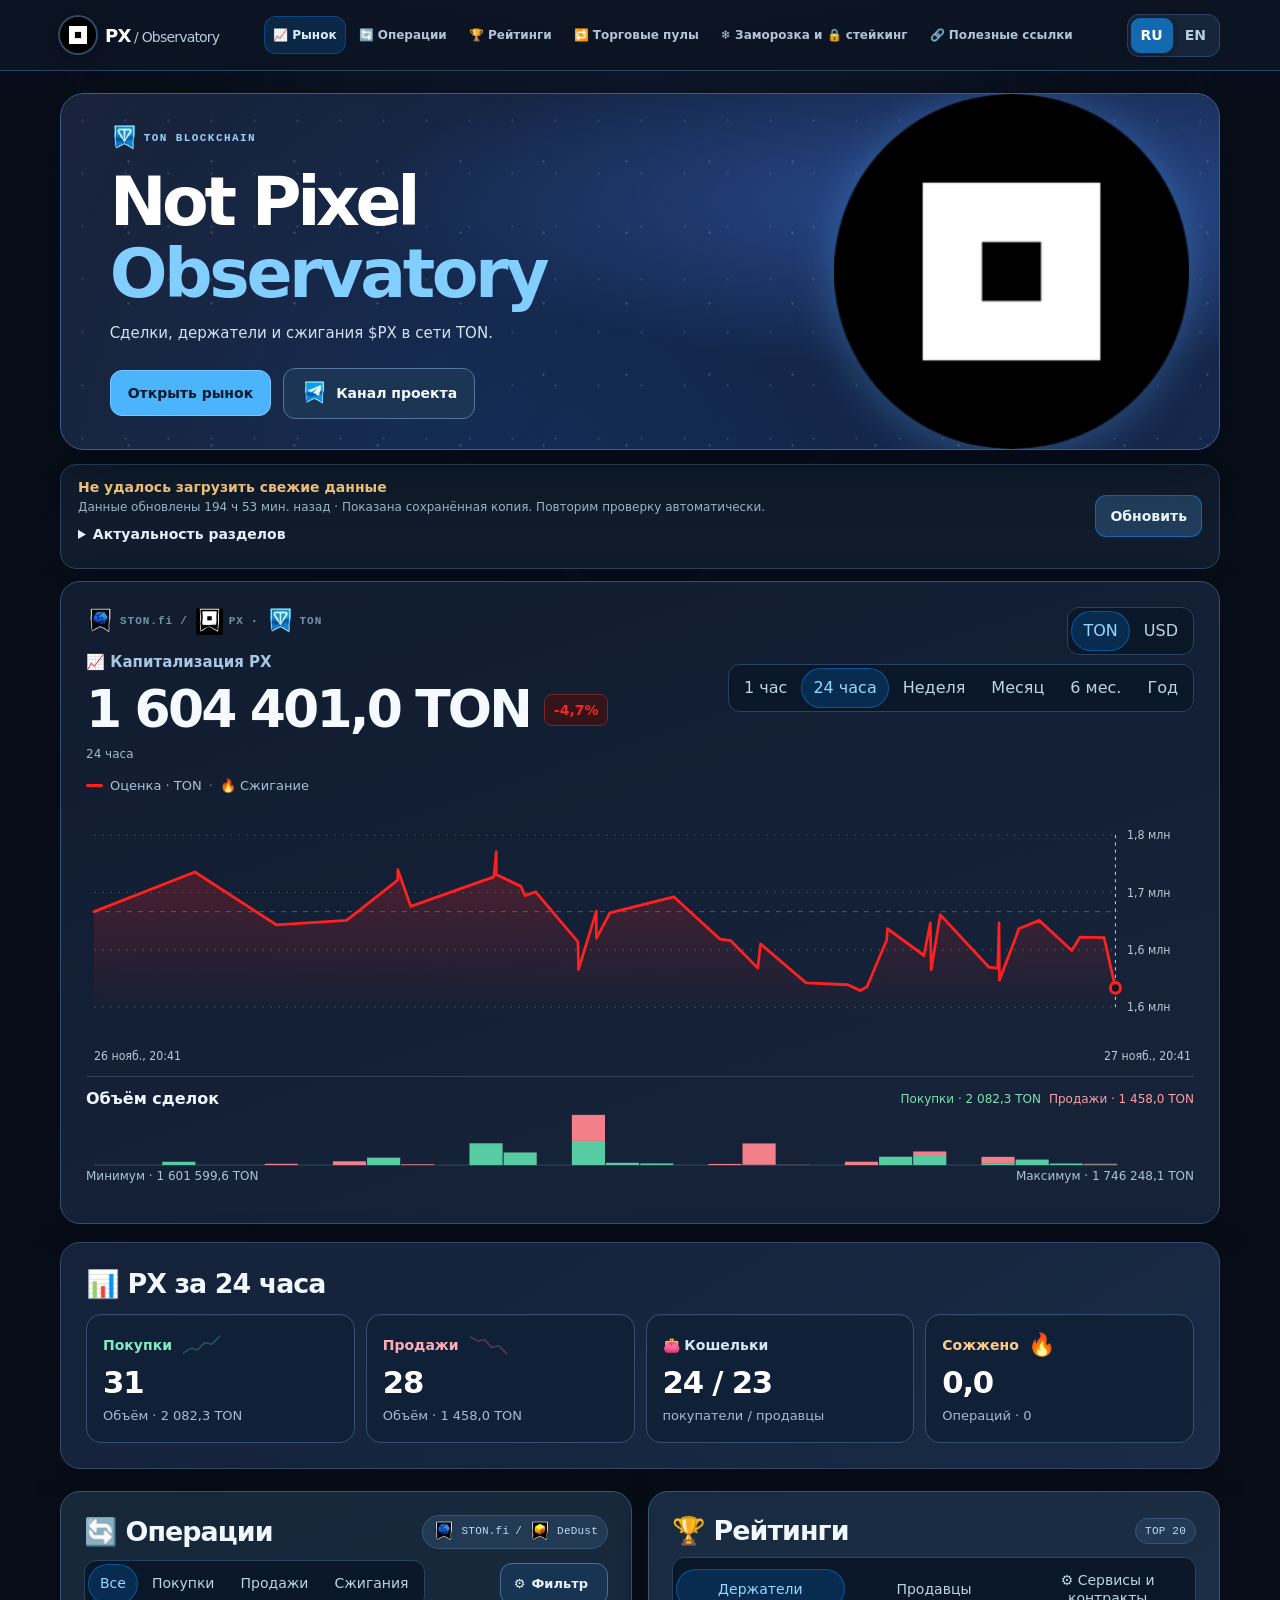
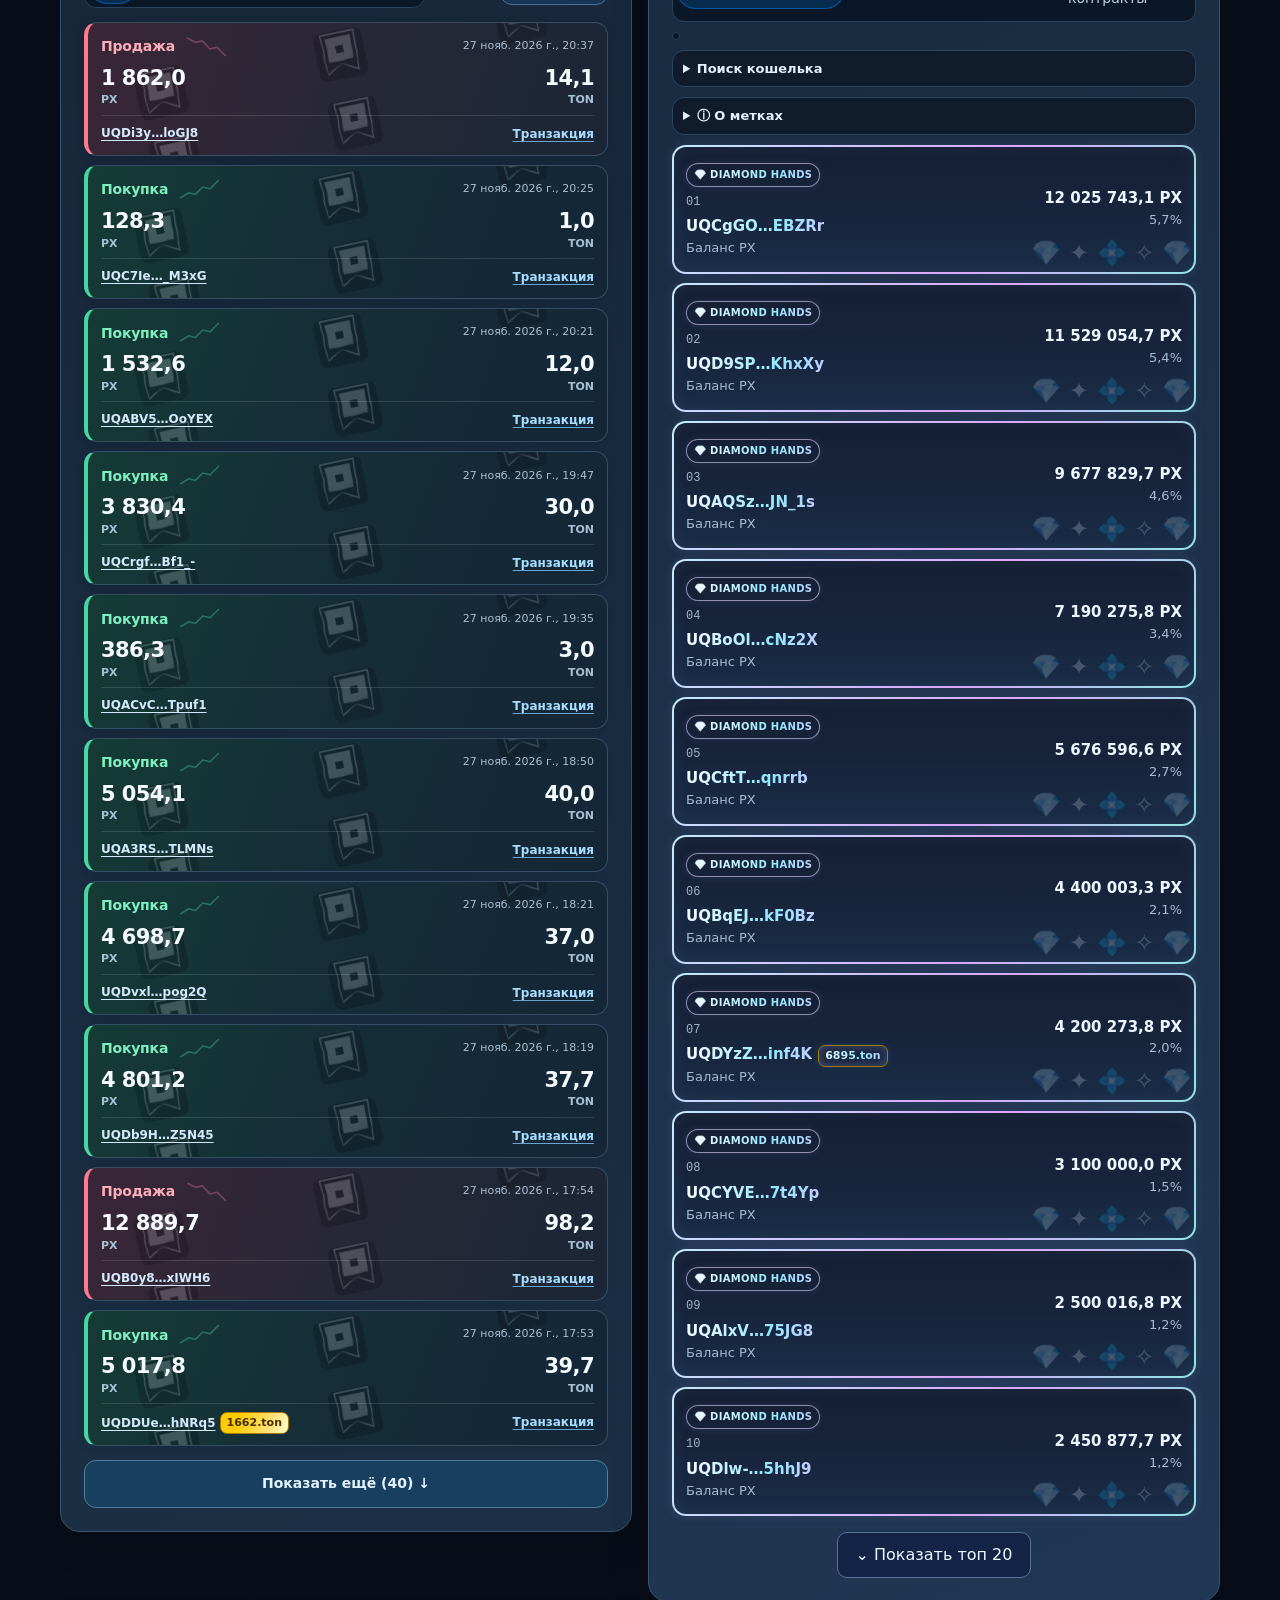
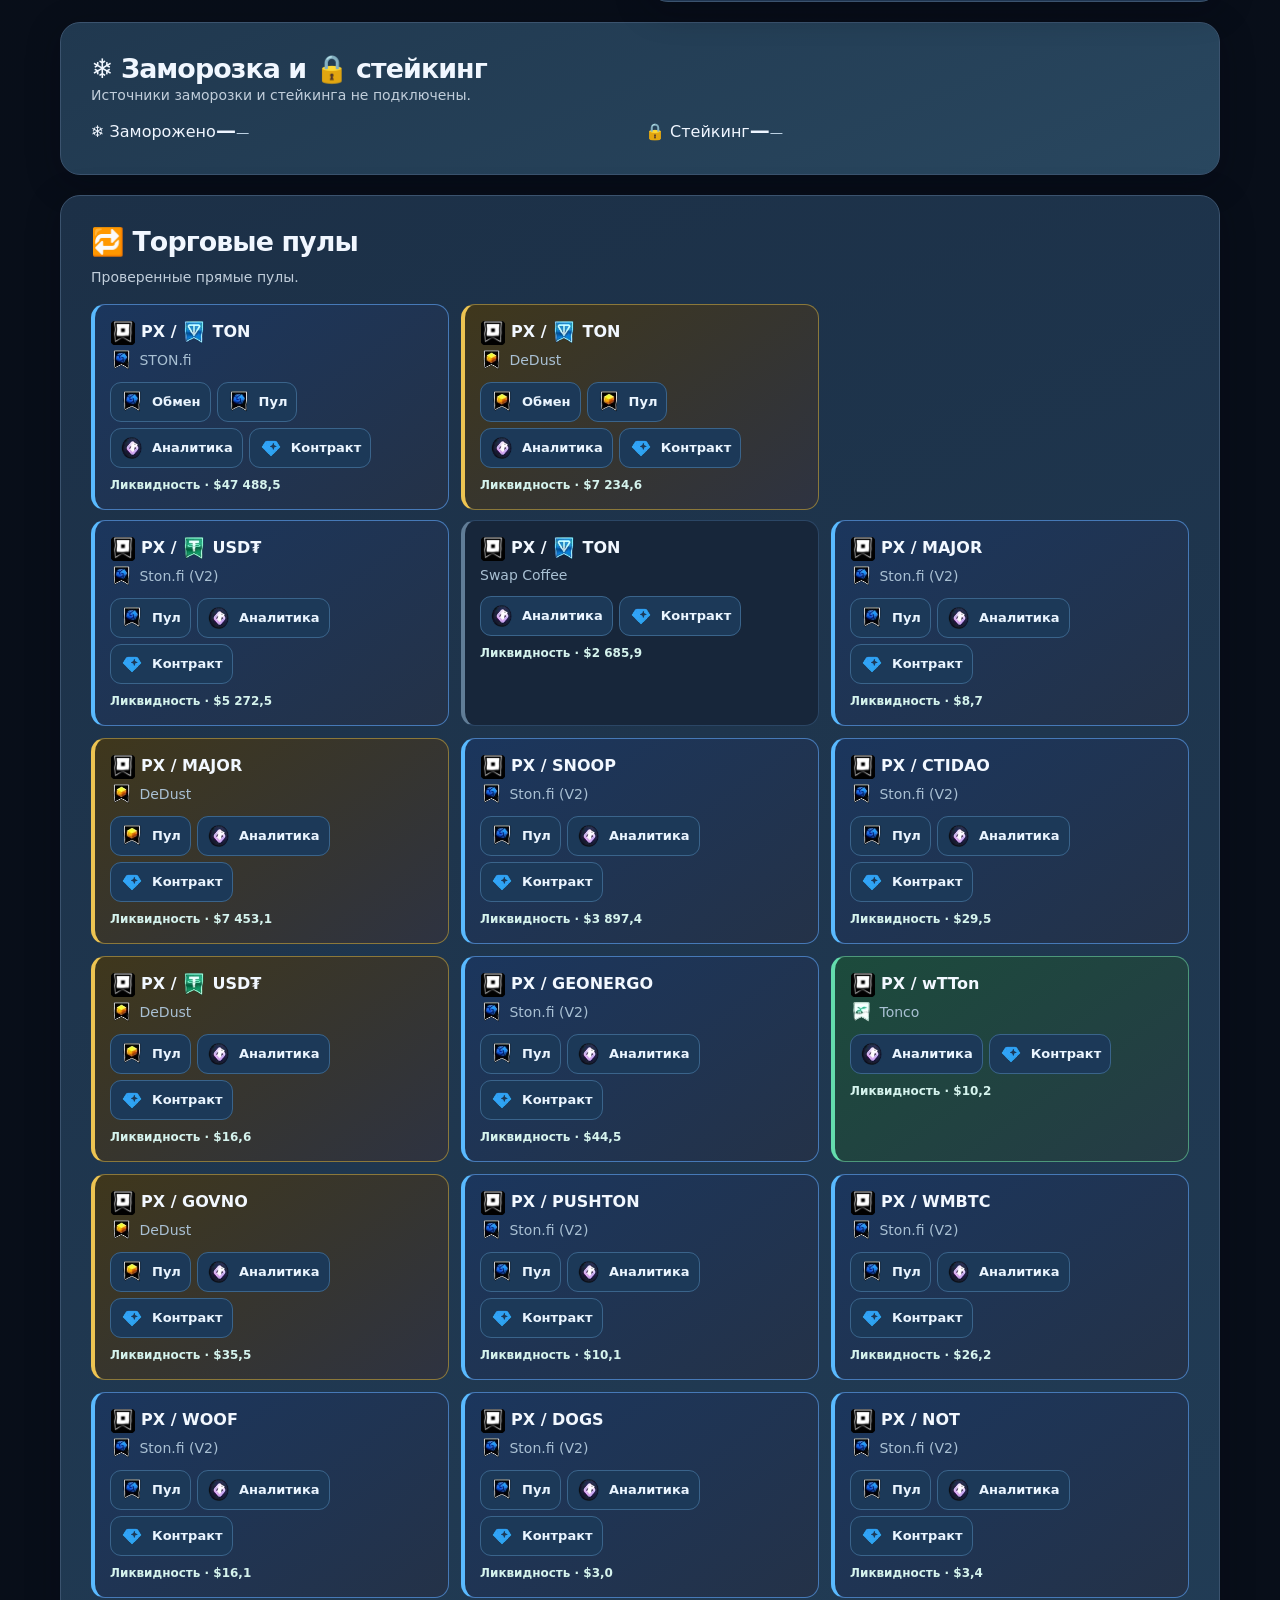
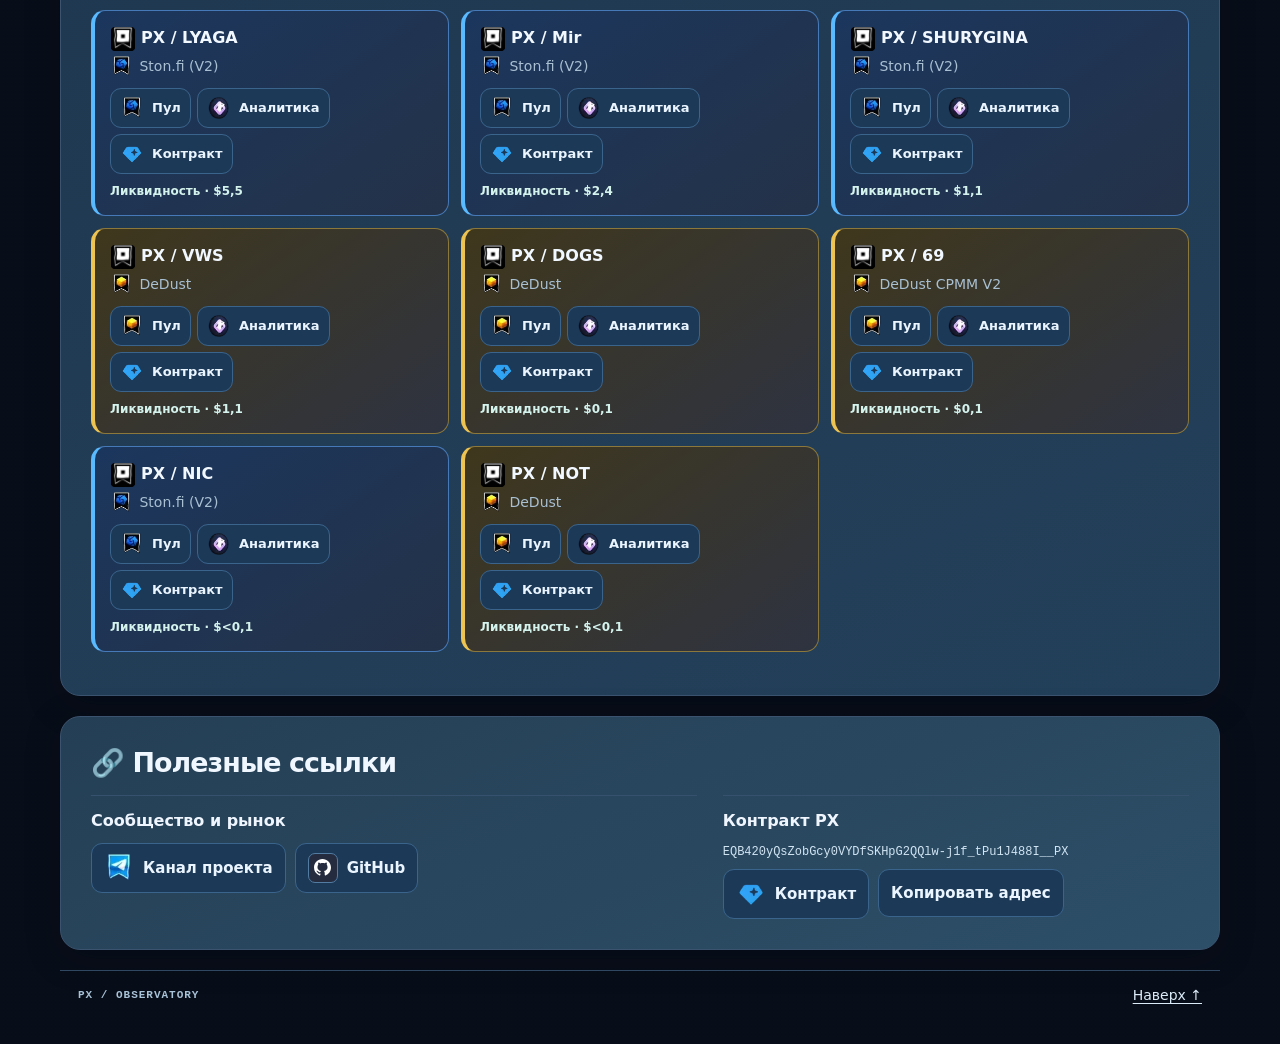
==== commit 2fc6aae6: "Refresh PX snapshot" ====
--- a/index.html
+++ b/index.html
@@ -1145,7 +1145,7 @@
 <section id="links" class="panel resources"><h2 data-t="links"></h2><div class="resourcesGrid"><article><h3 data-t="projectResources"></h3><div class="resourceList"><a href="https://t.me/notpixel_channel" target="_blank" rel="noopener noreferrer" data-t="projectChannel">Канал проекта</a><a href="https://github.com/Freebielife/PX">GitHub</a></div></article><article><h3 data-t="contractLabel"></h3><p class="contract" id="contractAddress"></p><div class="resourceList"><a id="contract" data-t="exploreContract"></a><button id="copy"></button></div></article></div></section>
 <footer><span>PX / OBSERVATORY</span><a href="#top" data-t="up"></a></footer></main>
 
-<script id="snapshot" type="application/json">{"schema":1,"token":"EQB420yQsZobGcy0VYDfSKHpG2QQlw-j1f_tPu1J488I__PX","updated":1795804331,"errors":["burns","pools"],"refreshStatus":{"holders":{"attemptedAt":1795804210,"ok":true,"lastSuccess":1795804210},"burns":{"attemptedAt":1795804210,"ok":false,"error":"HTTPError","lastSuccess":1795769223},"zeroBurns":{"attemptedAt":1795804210,"ok":true,"lastSuccess":1795804210},"trades":{"attemptedAt":1795804210,"ok":true,"lastSuccess":1795804210},"rates":{"attemptedAt":1795804210,"ok":true,"lastSuccess":1795804210},"pools":{"attemptedAt":1795804210,"ok":false,"error":"HTTPError","lastSuccess":1795706846},"identity":{"attemptedAt":1795804210,"ok":true,"lastSuccess":1795804210},"badges":{"attemptedAt":1795804210,"ok":true,"lastSuccess":1795804210},"domains":{"attemptedAt":1795804210,"ok":true,"lastSuccess":1795804210},"fragmentNumbers":{"attemptedAt":1795804210,"ok":true,"lastSuccess":1795804210}},"holders":{"totalSupply":"211598915.568834999","holderCount":1167893,"holders":[{"wallet":"0:a018e2bce87477e7141ca022f0dc62dda00ee111e52c58532a7d5f4524704405","name":null,"tokenAmount":"12025743.068435988","share":5.683272542350959},{"wallet":"0:d887d0e2d1c4fc4126e71c970d33ab1896940000eae703bb1ab6cecc830777e3","name":null,"tokenAmount":"11880789.404011792","share":5.614768569145557},{"wallet":"0:fd48f9a8e2d4bd817941f4b572dc5331395f36499dd1161089bf885857090a87","name":null,"tokenAmount":"11529054.682782541","share":5.448541478480327},{"wallet":"0:104b387070405121d76ec997c217fd2a40fc4ba80f5c7c6b16f776d4277cc937","name":null,"tokenAmount":"9677829.727315016","share":4.5736669780647965},{"wallet":"0:683a5678076210656ec3f9f8c03fdcaf3c3156039dc09b1c876709c99b4a5c37","name":null,"tokenAmount":"7190275.76465","share":3.3980683432713246},{"wallet":"0:9fb53efce0ea16fe0c1545d7c6dff5f89f3e890d50962fbe9a980ec649e7aa9e","name":null,"tokenAmount":"5676596.59592525","share":2.682715353557},{"wallet":"0:6a10910589a9e52dc0ecd15d19145f282a9c8a31ef5cffda0721343bc306e417","name":null,"tokenAmount":"4400003.312234564","share":2.079407307171763},{"wallet":"0:d8cd999fb2b1b384e6ca254c3883375e23111a8b78c015b886286c31bf11e29d","name":null,"tokenAmount":"4200273.825693995","share":1.9850167069157822},{"wallet":"0:031053133270be82ee6fd94d1963c0186868403a4f537040a0d533aab805b7af","name":null,"tokenAmount":"3190610.079367633","share":1.5078574815898333},{"wallet":"0:98544ca5fa77ee41c46e99025e1ea04655ecee2142a142b84518a663d239bbb7","name":null,"tokenAmount":"3100000","share":1.4650358635659182},{"wallet":"0:25c55c4ac41092b1d22dce57734f73bd1a2fbbfa511b376dbfd938474002fbe4","name":null,"tokenAmount":"2500016.767461915","share":1.1814884593057555},{"wallet":"0:e5c3e53a710d098095f8605ad951709e2b9dd9afe74d330578b2e0fae0c97986","name":null,"tokenAmount":"2450877.703259398","share":1.1582657201577697},{"wallet":"0:86bbfd40ece3c41ea94ad9aa2cb350152056079e2a56fe8cab5c87aea29fb7b6","name":null,"tokenAmount":"2199970.00385228","share":1.0396886949718844},{"wallet":"0:14a93012c89928fcb511683c3d8ecb6305568d7393e4a9cfb1ac081181b2b735","name":null,"tokenAmount":"2054790.365784675","share":0.9710779283820259},{"wallet":"0:26f4bbcaab04aa43edb9d01538ce4bb599e946a6bc7b2189902659995da62635","name":null,"tokenAmount":"2000385.554674722","share":0.9453666382444096},{"wallet":"0:8abda7f3ebd9993a21ccf4e4bbe64725fa5fe103c00c3d110089260acfe462bd","name":null,"tokenAmount":"1770591.547588075","share":0.8367677796591003},{"wallet":"0:68e46ff60de86922ac2613ae548e0386d76b07e4de4baaacb8e97cb7e35160ad","name":"anton-privet.ton","tokenAmount":"1548412.1034","share":0.731767504213077},{"wallet":"0:3e38d24e316e092f80dffefaa408c156c19ea242dbc6cefd5a5c799c80faadac","name":"drew.ton","tokenAmount":"1214938.947740897","share":0.5741706872527268},{"wallet":"0:38f8c792e197cd0f82e23d3312de9326e20d3258d653b43c37c0ab3b378835cf","name":null,"tokenAmount":"1092731.903672864","share":0.5164165897236788},{"wallet":"0:a28afd5f52dbb8d38ee4516cffe97ba8accea30ecdc3fce7b070460eafc5656d","name":null,"tokenAmount":"1053344.649459605","share":0.49780248004954575},{"wallet":"0:4b9fdc89661b0ea79e29f2982784ce43ccc5683636875b8bef2f13a03ef477ee","name":"suleymancakir.ton","tokenAmount":"1051362.540209202","share":0.49686575065040184},{"wallet":"0:187dac9c89d20ad67cfb5a8f1ff4b13c4d18b960558013a1cdc13cd1a36adb16","name":null,"tokenAmount":"1000052.936122821","share":0.4726172312530094},{"wallet":"0:69395b15214a0c4feb5914080e0e7fd3140976e9677d31ad8b8605f8e69ca146","name":null,"tokenAmount":"1000000","share":0.47259221405352203},{"wallet":"0:62cc3c3866ae562322960d034555c2ab8eac23f0a393532cc20e59c8547fd037","name":null,"tokenAmount":"982651","share":0.46439321173190745},{"wallet":"0:f5b3f85eb43407a3b9fdbd59481470a55298c3846cc8faa41e1a65c052b2ba34","name":null,"tokenAmount":"936050.168502481","share":0.44237002159775984},{"wallet":"0:23423073bcbc9b3872b56b4610988f9de079c380cb665e1f86681481941d1b4d","name":null,"tokenAmount":"865850","share":0.409193968538242},{"wallet":"0:18114747e442e1eedf34f9961e86f07ed86f45d4e0689de549bbcb9680a48eab","name":null,"tokenAmount":"837173.044479377","share":0.39564146263643646},{"wallet":"0:88a0f7d2ad264ac9c8c49ad3344fc9e72b7bbdac46cb4ba68d5713691bb4cb2b","name":null,"tokenAmount":"828244","share":0.3914216657365453},{"wallet":"0:604fdea7e2103d923458d16cc6438ccf77bdff4ab6ad9822aa48afa0ac804309","name":null,"tokenAmount":"793848.91895837","share":0.375166818234531},{"wallet":"0:26512ee4fb5fce451b2e1a339e3c5eec360b4110deeeb00cef3decfddde5d3fc","name":null,"tokenAmount":"730000.134200047","share":0.3449923796809684},{"wallet":"0:5c69612310ff0fda1efbd9c99437fd02ed2d8db3769221784a36b2b66b6284e8","name":null,"tokenAmount":"617156.667414896","share":0.29166343587149884},{"wallet":"0:286c0733ad49d256f3df138fd4447344089b37a08886d7095d22b4f6ebf4deb3","name":null,"tokenAmount":"600817.531954379","share":0.2839416876684927},{"wallet":"0:472f3dbf57751f153567a497c377850c2bfac9a447775f98022bfb7d6fe352ec","name":null,"tokenAmount":"594600.974405981","share":0.2810037909729041},{"wallet":"0:394762c7e45bd3d01568e219bca6f0e1e927e5c20df30b9f3819cc2b63e2a1f2","name":null,"tokenAmount":"575654","share":0.27204959838876613},{"wallet":"0:9cb1eab764396073856cceb704495a75e9396df17d271543c94d997e2938edd7","name":null,"tokenAmount":"574346.49073574","share":0.27143167969067405},{"wallet":"0:052920bef9d651ad75ea88c9584e14e215af996764479fab8fe29fd9ce9b3afa","name":null,"tokenAmount":"542677.58","share":0.2564651990494073},{"wallet":"0:377824b139b0bd123232503f00ccf53b9dfcfeda3f09be9a6b91ff7fae2d02aa","name":null,"tokenAmount":"533553.478920856","share":0.2521532199191665},{"wallet":"0:6c0bfe6e8311aef93923ff386a2697bc294e1314b98155c64b3a9c0e6177f886","name":null,"tokenAmount":"515087.51616719","share":0.24342634969678165},{"wallet":"0:62afa49a1de8c0d2a44e2fe0753f1f3f411393dddd438a70ed9cc21b45d945c8","name":null,"tokenAmount":"510334.988003915","share":0.2411803418897478},{"wallet":"0:83f3a8b029730689a44ca26e0b182e505766685d574271be2e743509b434266b","name":null,"tokenAmount":"507464.362909757","share":0.23982370682078205},{"wallet":"0:378175c0098161ee8a0c935eedb053430f4a86f1e60bb1123395867cade0b27b","name":"pure.ton","tokenAmount":"503110.645949516","share":0.23776617408317938},{"wallet":"0:ffe792148003dd7253b2b8beab42a0dd3e44675932e747587d0ac6ccfcbd247f","name":null,"tokenAmount":"500000.614796525","share":0.23629639757481194},{"wallet":"0:44a2bb9af313453c686d1d0747e2308c6e6255716df73e5bd9f8cf3dca0032f9","name":null,"tokenAmount":"500000","share":0.23629610702676102},{"wallet":"0:19839dc8d373df7e448a18370705887cef603dc36f03b1386e5a455fc7689789","name":"aster.ton","tokenAmount":"500000","share":0.23629610702676102},{"wallet":"0:cc9db631e43379cdaff80c66bfe130641b5c6b46c6aacfcb50065af354148572","name":null,"tokenAmount":"483045.217558788","share":0.22828340885407283},{"wallet":"0:b0974b80d234752d8425242e6de085f5fd1653b521e6a45f958d49466f80caea","name":null,"tokenAmount":"481032.279254916","share":0.22733210988429284},{"wallet":"0:d9e323f038378d8b6dbf423ab1f472a43394af057e2a1c14f4975f553ea06ece","name":null,"tokenAmount":"474602.285553971","share":0.22429334492481304},{"wallet":"0:017b57ea239c78cb9cfc994e7d150725d46cf6261a00796ee479d10eeb3dba5a","name":null,"tokenAmount":"470867.942643468","share":0.22252852354070335},{"wallet":"0:50eee44d8f342221e51bc1c4bf4cdacb3d585d586cd758825ea4fd7e9b5a1baa","name":null,"tokenAmount":"467599.159732985","share":0.22098372218777787},{"wallet":"0:518b1583469a73ed8373b14dfe800e18e676ea66ea4775244def50621102b1d3","name":null,"tokenAmount":"453148","share":0.2141542166139254},{"wallet":"0:fa823edf29c203d8d8becc17eb9115e29be7e08015d5e3522216f9978c8b5fdd","name":null,"tokenAmount":"424475.165221254","share":0.200603658142647},{"wallet":"0:ea804e234698b0dccd5671d8b697daf0a852e6f0335bcefaebcb6238ab4f3b7e","name":null,"tokenAmount":"424296","share":0.20051898605405316},{"wallet":"0:b8152352bf51d42b59eb0c06c4744c1ade0c1b62136552394e21d6ffaa15276d","name":"silvercrown.ton","tokenAmount":"417304.432907739","share":0.1972148258822178},{"wallet":"0:0e565ac6e016a3ab6aa8ce6cc680a9bd92efecfdbdf43153ff2dd6ae80d6c101","name":null,"tokenAmount":"416540.726212989","share":0.1968539040444584},{"wallet":"0:5f55065af28ba42ec58af0606542f6bb72b5e17f3896318d451fe13960543df9","name":null,"tokenAmount":"381282.677031931","share":0.18019122451877423},{"wallet":"0:93714e3946e734622e5177e774a28ca5da9909fa52dea6c8ff269428a17442a0","name":null,"tokenAmount":"378918.92929476","share":0.1790741357422006},{"wallet":"0:33f93b9a554579429b543633d5f3811be60ab5026928a1f8bb52b8588eafba6c","name":null,"tokenAmount":"372804.489912166","share":0.17618449929668445},{"wallet":"0:8b6a80d9db1fa10e38b4ec9144947d0a39167345419b5358bf4b8efa7b1a7593","name":null,"tokenAmount":"363202.353231458","share":0.1716466042631041},{"wallet":"0:8c41448cb141db7924f563b73c6bed509223ed833424b855fc51581a639cb481","name":null,"tokenAmount":"356351.50795992","share":0.16840894812808987},{"wallet":"0:1061b9dbd4418ad166fc9a4def116e2f6c74f2bfb70e71f2653d643ceffebfa9","name":null,"tokenAmount":"350606.049468769","share":0.1656936891790042},{"wallet":"0:a7cb786b2e966648ec67a86a4dd2013770a3a3f8d3ab8c08398e22bd02fe389c","name":null,"tokenAmount":"330001.259288105","share":0.15595602576741593},{"wallet":"0:7698cc0164f0cfa0a3f36ae39596855bb2a0528b67f44edde14c2ba20dd28b59","name":"pixelstrategy.ton","tokenAmount":"329230.267346619","share":0.15559166097877164},{"wallet":"0:f7d15be503297d77e25a0e53cfb0897ec500ae70ddc045f7347b9549fe82bdf1","name":null,"tokenAmount":"324206.140749285","share":0.15321729786645238},{"wallet":"0:8f2b28f3a76fba8afddb6dc29e7a17bdf0c1e4290114040bdfb0d36ba14d1c03","name":null,"tokenAmount":"316577.61543","share":0.14961211619584813},{"wallet":"0:3394b9f7338b524ba6d2c15b2ce05194367932d7bec28acb0ed78419e9ce204b","name":"mrgame.ton","tokenAmount":"305138.661200521","share":0.14420615549008176},{"wallet":"0:366f2f407ee1e57bd07abeaf9d36449cf5aec047300a4acf02f86749c5e55e49","name":null,"tokenAmount":"303531.654852402","share":0.14344669680202612},{"wallet":"0:4557f96e5aa74506d5a109e75f5580a29bf4bbc5576e0886b5d9e5d5244113bf","name":null,"tokenAmount":"300064.617874141","share":0.14180820212026432},{"wallet":"0:c06ebee71248cb576fe658ddf07d7cf4b25d522465f1c020e51fb9c112598002","name":null,"tokenAmount":"300006.774749521","share":0.14178086590993239},{"wallet":"0:a5ad966b99e2666a7a317d0edbc09c613321b13028b92c5acb7e8f664681e784","name":null,"tokenAmount":"300000.792743226","share":0.14177803886033297},{"wallet":"0:0b49da7eabc2de9e400d2bfdf5bb5a266a4dcd1916b2dc7324c233fd62d74fb3","name":null,"tokenAmount":"300000","share":0.14177766421605661},{"wallet":"0:b44bd387dd8994dff56aa9b9dcb260d3740c67b8b15d0012cb9167469f0b8713","name":null,"tokenAmount":"300000","share":0.14177766421605661},{"wallet":"0:28e90254de6d9aae3bfee082b02545de16569bda9f351ded96e3e40bd612e721","name":null,"tokenAmount":"300000","share":0.14177766421605661},{"wallet":"0:7b58e52872204106d81531f1013ed0b406d1aba9054b1545d160d9489910032a","name":null,"tokenAmount":"300000","share":0.14177766421605661},{"wallet":"0:537821ce38b630e962e807ad3489fe8d94bf9ab1a431076efdd1c00729bd79a5","name":null,"tokenAmount":"300000","share":0.14177766421605661},{"wallet":"0:8cd0619b332c25338a8d48c4f831672e7225c0a81e891c352a75bd7ae91bf8e4","name":null,"tokenAmount":"300000","share":0.14177766421605661},{"wallet":"0:011af9edac2e6cbf63f2c1c88dd6e598523d7c27620c6b0846439d589aff390c","name":null,"tokenAmount":"300000","share":0.14177766421605661},{"wallet":"0:2c5105dd76a9d858e63abbb2b55264ae608cfd86c09913966a223e62c42023b7","name":null,"tokenAmount":"300000","share":0.14177766421605661},{"wallet":"0:b25bc574f8674ba6cf4a393c5a51a3db9cbbfc10a2f34c91386ccec173129752","name":null,"tokenAmount":"300000","share":0.14177766421605661},{"wallet":"0:179413b58690d8b90116dd200ff95978fd0746c5362106e5033085a2f4c57f6b","name":null,"tokenAmount":"300000","share":0.14177766421605661},{"wallet":"0:fce2055b3e662d58abb8218f2674bf7ca3118cca2fc297173d04d7e79f587457","name":null,"tokenAmount":"300000","share":0.14177766421605661},{"wallet":"0:247e9c4bedfd09a048a036c1959f7267441c1dbc0cc9e71c46462ca381d96044","name":null,"tokenAmount":"300000","share":0.14177766421605661},{"wallet":"0:6d8a0c2d5564d58ce7d0307d5e21454bfb0c83a3a5db2635f8d06518c7d8a483","name":null,"tokenAmount":"300000","share":0.14177766421605661},{"wallet":"0:dd0037ce227aaebbdbce6f59474a814330dc28a62d85195b3ae847859c74f97a","name":null,"tokenAmount":"298792.006846091","share":0.14120677605688925},{"wallet":"0:25fc1713f404820e14364442f1ea41f6d9265cf274ec240b3782debe0cb9f27e","name":null,"tokenAmount":"288724.187636739","share":0.136448803086051},{"wallet":"0:0e371750e4faafc7de46845e7a4f3a8b09b64c0cd46e7e376022d9e8e7b1fe5b","name":null,"tokenAmount":"285402.10059872","share":0.13487881061747511},{"wallet":"0:01579213180c3414c5bd6a1990b507ccd5ea4e15d120c56d0d92602326d40ea1","name":null,"tokenAmount":"280727.441232204","share":0.13266960299750727},{"wallet":"0:a4da19f9c05d4076abdf6fedea4e799f49ca5198c5d79431d8a77d9c846c4977","name":null,"tokenAmount":"277765.440742794","share":0.1312697846281894},{"wallet":"0:e32eb4e48c155ac535941917dad8ce57d15b5313f86a28b7f886e69c29cc2859","name":null,"tokenAmount":"275000","share":0.12996285886471856},{"wallet":"0:54fdcbc7811f4eec9f5dfad4df4e2bf4b2e5ba9eba4465bb4ed79bcfe3fa991a","name":null,"tokenAmount":"272325.319883856","share":0.12869882586674514},{"wallet":"0:62be8cd1038a8330ff5b9efc0a63a2e84a5ba2dc9b0e8327afe559ac4c6b1c37","name":null,"tokenAmount":"262143.5","share":0.12388697706473945},{"wallet":"0:397ad34901ce689bb1855bb283caba52b919a590fc2ca77576f189530af78cf1","name":null,"tokenAmount":"257000","share":0.12145619901175515},{"wallet":"0:d9b52a181e48d8609ac39ecf580328a54c25fdcdfa852461e1495e13e86d6d08","name":null,"tokenAmount":"250036.452205119","share":0.11816528054170482},{"wallet":"0:98e331577bb907c254ba4475f17c54828787e3db55e543b85849572746b6b2c7","name":null,"tokenAmount":"249000","share":0.11767546129932697},{"wallet":"0:d09e9247c0d73a0d588dccf9702560ad19c0351657f0a7f7308d59557998306c","name":null,"tokenAmount":"244092.937278353","share":0.11535642166320433},{"wallet":"0:e487067733fc9c8ace23cdce6e21f4c352d676b27aec319119ef554927c24df3","name":null,"tokenAmount":"243560.26742351","share":0.11510468603714451},{"wallet":"0:ad727311d1d49f8d13017d72598dfc17ab185413ff85434916b92923f3d067d8","name":null,"tokenAmount":"230997.480810866","share":0.10916761089719312},{"wallet":"0:4129cc9fbba4ab2cd6bbbd52395ce6ffc48551f866feec378ccda236c1b72b6d","name":null,"tokenAmount":"229093.505674733","share":0.10826780707210518},{"wallet":"0:aba6de28ae66865290e41df319e88de5c4adbd8aca39cfea0843f2ef1eeaad4b","name":null,"tokenAmount":"229044.4999","share":0.1082446473245227},{"wallet":"0:fe6ec6d76f328b86341985e8ce668da5714fb1dd80437e01680b7167bd9596d1","name":null,"tokenAmount":"226375.1101","share":0.10698311448876881},{"wallet":"0:e21482d032cff3f6f1df45a3379b2f1a461de9e81030d9583fad7e118af52487","name":null,"tokenAmount":"226000.051920539","share":0.10680586491333846}],"asOf":1795804210},"engineVersion":"1.3.0","methodology":{"valuation":"last observed swap in primary_pool times CURRENT total supply; not circulating market cap","primary_pool":"EQAOkcLROvIMcaXNnp4mE7x9u1eEOJoTrebPBK-UHPTlZbCe","sellers":"sum of successful supported native TON swap sales; service roles excluded","holders":"balances excluding known services and identified contracts; unclassified accounts may remain until verified","burns":"accepted burn notifications and zero-address transfers shown as distinct evidence","usd":"historical TON/USD rate from CoinGecko","history":"incremental confirmed swaps; missing intervals remain partial"},"serviceRegistry":{"asOf":1795804210,"source":"https://github.com/tonkeeper/ton-assets/blob/main/accounts.json","sha256":"4286bd47e11399901a7d713c9e98a5dba17300d76fe272f4f5d46110a84f4e2e","entries":{"0:ad8afecfacc248996885d8be6824280f9f3a7e54c2f6080b7971b9f556c280c4":"Crypto Bot","0:dddcd3cdad60af4c0d69389f567ad51d0c263fa4968d655ab424c69aadaf9322":"Wallet Bot 1","0:436a76c2794a88e3fbfec6b9c0374fc8db046f10868b835420d9937973a665d4":"Wallet Bot 2","0:6e814e6450e8c578067bb656298fb4d01397dd15018d7f34dc369eaba4c2111c":"Wallet Bot 3","0:5f00decb7da51881764dc3959cec60609045f6ca1b89e646bde49d492705d77f":"OKX 1","0:f15db2c62cd86aff0860d39c491fc73a31395fafeb5945e644498562260c782e":"OKX 2","0:e7e86da08742ed933434ffeb8f08a63c7e100ee842e25f599a9cbf0891574a6c":"OKX 3","0:0338def34b84c6ee9134a04ab1601450be446340a37ae259de57cb37bdb590cd":"OKX 4","0:a30a49ec725e9f57244b66af4c2da7ab76004b4fce80d3a34b1cd0c37762abce":"OKX 5","0:24da1e7b8da901e5b3dd0f98c397feb6e5a5ea483195a8b6bd0682cf2c5327ae":"OKX 6","0:7f2e84c723d8b6b6b1aacf810c8c26ab23c22022b464b87104b2d3065b0ea70b":"OKX 7","0:854ec4521efd52ad43bcf1988e4c44ebdf9a26ad18fa51abfdb685fc3b348a5c":"OKX 8","0:f9bdc0de461c1a2e002fada9550bbb095c8f9f73668d70c517a9cc7e050f8e5a":"OKX 9","0:9b9b739de2527ae72d21083f5198d710c7288453b4733e57ecadb2e189ac829c":"OKX 10","0:b31535e934db05bbc220267467903c8108bdabcbc2a06588838b726ddf589ef0":"FTX","0:57eb74407604a19f7e04005315ef70aeb7b675e6551977586756f6baf12125ee":"MEXC 1","0:1c7bd690f4f93de8b93db5790129dab65926c6e1fc9b57380089db5529516630":"MEXC 2","0:d887d0e2d1c4fc4126e71c970d33ab1896940000eae703bb1ab6cecc830777e3":"MEXC 3","0:7994848c1fcbcbc57a6a5a987b66eb424b8b54e10759b6b514a66b600c2b0eef":"EXMO","0:8d195793baad9a08c46dc353aebe999341dabd07721b9725f19e18abc3d10d92":"EXMO Cold Storage 1","0:26ab8ae763a3a7c3067d882b7b01cd5d37254cb8768f57b6a47c00028effc7b8":"EXMO Cold Storage 2","0:0130c77346e9ed82df677d107ad6a775c11f9c18f6a05c0dd17906b355850dad":"EXMO Deposit","0:342a359e38357c083968129fddddf049ef5c47315bfbef27505a356bf9f02d65":"CoinEx","0:555f3053e257130374bb831ae0e219e5e5f9ec0ca8f8a0d133369d3d690c64c2":"Huobi Deposit","0:85af78e8d035e920117cda654615cdf371d464480b629e110d3c5310d85ab362":"Huobi","0:80d4123841167ca989ac912443cc99a4b9c1a87584536427ff6fd85c92395ae9":"Kucoin 1","0:b37e57033db21d10b950e6143b658c10c3bf425bd193025960aef7f22dbcf4fc":"Kucoin 2","0:07ce60b7e5f255a88c3707f3fbc79e2cf924ed6b4b7d09c6324f0ba2338a48fa":"Kucoin 3","0:a14b1f452385b2bb984ad2c4441e1d23cae071fdfc096dfba53ebba3b6ff1d10":"lbank.info","0:75726a716f747e60b0371cb0d5d35471e8e1e931003fecc3a0961a8bd82c09c7":"xRocket Bot Cold Storage (Old)","0:c1dc654b598ab84cda4f12372efed8907cedf0901865a58649087373e01b1c24":"xRocket Bot (Old)","0:45614fee399c43d77bb597558791831bc0ee31754cbb2b5b1fbf5a3488ed9940":"xRocket Bot Cold Storage","0:011a8f0a0b36b779af033473274966666d1cd6fb4e77df679375fbd6f970d012":"xRocket Bot","0:c3f1da8ecda8f8cd42bace224ea3f1b6971eaa7f54c492d4d190527b4f573f7c":"Bybit 1","0:4a1f3ebcc66bdcefa90245bdf541a50ada1c688a487534b1587abffd93038834":"Bybit 2","0:cd525c15904d7b4027eae08b318624260f371ce8c9f4fcca0cdb7b583854107c":"Bybit 3","0:ae62a192da96e266161a702cc9f6de91c0c3441f17ceba51bc442dfb2031a30a":"Bybit 4","0:e3ce05c4da977132c24a3b102da8b5fbf2ea9173337b49de346e4a4b057f7579":"Bybit 5","0:e33ef85d174eb457c072d1ee10215b69ab9b64192f7421302ab1c8e26b7ad4bd":"Bybit 6","0:7f97f36dda3f7dedc9e12f8c09c4f89e7fbc17527ab3f67de4c3b155297a56e4":"Bybit 7","0:7d133d4e425c8e00de015513a44e66e6d163b21e71720aec7579965e5de28c55":"Bybit 8","0:f2dc1860686cd658987e2bed8216532d8c004460dadea907cc7d4ad7236c496b":"Bybit 9","0:4a1c20bc9a6f9294f75f1c87a7f383a8b73a483a2e6dcb3630ddbe78b3ccad00":"Bybit 10","0:008bb088e81e38d583826901093567027cc1575ec744ac354fa4eeec302d166d":"bit.com","0:1882478daef1b7ed200cbbdc201bd4ed0b24c2e5f1a4c7c15aeb7e3b1a759193":"Coinone Deposit","0:a4d2072b1edc1355fc7fbee0095beec7889a2d3cfaa9edcf2ce9e128631abbd6":"Coinone Withdrawal","0:f3f4ed0913ab555d023745058f1a6c55a49d4876593cb9bdab1f780a99b185bc":"Paribu","0:f9873509de5a2f97f7b2805f5f7aafab447f43c91e751cc8efabc6d2ea09d78a":"BingX","0:b496b8f73b469ff06a2d89e62c4d70a103fc228c821537b49dff092060bc281f":"Gate.io","0:60ff0b28e2b3839bef250a81be9f2e78a6265b980ec5d24df4e44bbff2c3fb25":"TIDEX","0:23eef28b6da5a368d6c0b8028fd5ed47c26758676bc9db1b5653caaadc969f91":"CWallet","0:00ffafa9fb3d4f837824436d19953c792be6632af73a9b82c4dc69ca07195087":"Matrixport","0:b58c73481f25a280f9705ab3424be850614d823256263ecfa049fa9fb917720d":"QMall","0:00b402b789e5626e1c61b50c5dbe2024426e92f16c0c2fb735396df96046b5fa":"BIT","0:2c54797319837b4c6d014fc991c1a8d4294dfd4d6cec4937e370f1f27db0423f":"Bitforex","0:6a5a76a1538cf9596590ec3708470649c342624bf92e63a6a7a15254ededa904":"Bitfinex","0:59b065c5d66261a5317660e96eee476aa6a11b749bdcbe8c0d1f3dbf24200d1c":"OMPFinex","0:3cd5ad54b190a71caab984b0f210e3742c7f2147b7e9073377d7c6b470017362":"Bitrue","0:6c53cd87cc0d33486db42c1c7fc03dfaeb2f7b815afc368ab1aee567edda3f72":"Coinspot","0:9a582c23266b8ea47eb71118a3c040d42b230b2266fecffe2d3cd390c0922c35":"BigOne","0:dd528505af15c6e5206bdd8f6c9a3b541f80ca98ae8a5066ab3ff8de1ff5e678":"Farhad Exchange","0:2b6f3cda567c385f0645486f3c665a451f56b2969d1be57d86eb77c6077a81d1":"BitTime","0:cdf7f0d7c09036f064272e3c429ed570be49ef29eb3a735b64bbc17915073732":"Bitget","0:e9c0a24ffaa6aa4f228890e71ae9550bfc53a6c57e643bc31c240e18727ac1ce":"Bitget2","0:336502faf83ef5b532d315ba71450b661c90e83fce64d8bc1fd2bf642f3555d9":"Bitget3","0:b308c7f9b4f596f6250175885972549871b05c70ed3619fd5a939401eea972e4":"Bitget4","0:e2d1df206b372db1f3b890e60d185b67aa0c9f1b6b6ff60a05091c8c01b40ac4":"Bitget5","0:7a0dc94da9f48b968dfb87be38d4fab7286288db7a04d3081feee177376d9089":"Bitget6","0:8785ef5ebb0fd24c6911d10f43c00961e9748fa54297a1ac517e3c5fe76bb0be":"Bitget7","0:213b6804c2082135a4a803da8e3b30cfed51aee9af2ad2100334b7f4711d3bcc":"Bitget8","0:573dfe99490a041703e977e4724135c5b8bea0bea67839612247451ca9d5c4cb":"Bitget9","0:de2519a527de7e1d4c1028bdb74e022b28a6e370e4fec3fc27d8d971308f99bb":"Bitget10","0:06476e580e250d0abec5c365a711833483c581d57b908be37d56bdb0e338c312":"Bitget11","0:c9959a997e1d4e4383d8db37b86d2101ce78dcf1f1b3904d9888fe572ef0efd4":"Bitget12","0:c07e51e5b694937758f45f4003071c84f4c4a68bdb168a22c3d6c8b89cd6186f":"Bitget13","0:1797a5c4c50a2b312ce9927ff6f12efd3b0b58ff311445118c2d2e64312b5d79":"Bitget14","0:6083005b354ab1c4785aa8ce8293ee5c9c182e9248f27e9c9074f35c16342083":"Bitget15","0:f99b14600ae44d2f12b178e8c6eabd78892ae82c5e45b6898f9deb7eb203f9c4":"Binance","0:8e91b50381c36dd42accdb51f5cb5d96848568b4924f8079b1a5ae7e10f43eda":"Binance Hot Wallet","0:ca1d9edeef40b3a9dbd9082f3767859547c3ce0bf641d09d58e33a3cf06fb309":"Binance Hot Wallet","0:a2faca7adfebd5c5970108d1f79065cef32b0c143fb13489066b684cdd7ee95c":"BitMart","0:5d5a830e48214791f4ab5352900c624d3bff3c5efd630196b180158eb789990f":"Nobitex","0:cad898b200a0934ee416c2039bbf3f5d7f1a323172875b3c19d378a6f540f7b1":"Nobitex","0:4532d5bcdfb05d3275cbf255bc91c3635cd48d63b719441581c5542a4750fdf5":"Nobitex","0:a32d52ced80a23fe4fe90ba94593ef686de03f9fbdaa069e642826a95234b982":"Nobitex","0:fac8ffcb6f89572a1232d59e91c65909ae408663fd2ceaecd35f35b5e9d670f4":"Bitpin1","0:c14ce5d772539be26fde315a505a1e0514104e76eef776f0b845e57df0557ddb":"Bitpin2","0:dd36441bf4aa8a6a6ecfd763efde1eb82dd86bdcfb1456b45ff4b73f87657184":"Bitpin3","0:402f5d4f4f8bea7b0bd511b9d3771834c1a22bbbbc8a326035eb07aa24f5c9f9":"Crypto.com","0:ca6e8f2a3dfc875b8673d8677f3818c4b8c02d1aa481a86a0c61bd09f8269f1d":"Foxbit","0:60def37fb0e6f41b18a73c2496d96b25442344864ca0ed97189a6f37e2439c56":"Richamster","0:97ad93444915089e812238ff10abe9066d0b03ea3dba2a8630fb9c9f88aa455c":"Wallet in Telegram","0:1f5806c73d03bbc96eb7eebf16067f1f2e8e270cfa16d57001aa9eaf7456f008":"Wallet in Telegram","0:1b44ec553616b0e4551037038834bdf0bdaa1f0440e10f3331d9841585612a68":"Wallet in Telegram","0:cf06c94efdae26faaa1d85092fc4daee78eba09e69c36dac051c1d8ffde35f40":"Wallet in Telegram","0:91887059ba56a03790b0696d7a402ac0691dff62fcd398e813f97d3b2736fa58":"Wallet in Telegram","0:6db0f022632b6269f0d4dbf8ea60a8448bbc2bcfc6812e31af8cc6405c268af7":"Wallet in Telegram","0:dd6ff02c59634745529b99a8d5beeea9f6c38a9188e6a7e96a424e3820c8ac0a":"Wallet in Telegram","0:023895aef955024920a291c6f3715e291df1b3dd254eafa8b09e21a2d58d5897":"Wallet in Telegram","0:f5066318091a8cfb530ec732104ce38f7783d92a6679ffcc0ce0960b0e94c7d0":"Wallet in Telegram","0:0c5684355f5410a923fb7dd59314905dc7ff157b28c9130671c7a4f17007e898":"Wallet in Telegram","0:23fe558cdf44249381aef36472e64a5072a24ba97fb61b2f5791da6013aec92d":"Wallet in Telegram","0:b7be71ac1b40e436db36721d9c20e82d44e78fc1e86a8ad15e00b1cc16831dcf":"Wallet in Telegram","0:55b7223f04dd1f2e1b3f28e4ad628fe6cab60004f280fb0a58cd27fc590b2eac":"Wallet in Telegram","0:659dbf460831a72795c4a9a9872fb4a3e7fd302783068dae53e8f2a5c150084a":"Flipster Deposit","0:d0a6eb95408e95ce97b0ca597fc523ff4809523635e8f519e00fdcbdf42f0c54":"Flipster Withdrawal","0:ec85cfc7fd1009362e421b5a0141f510d6540107ab73e7829fda1ef9e97a75e3":"CryptoBot","0:817438e5b0e6eb113ab74d73fc95f7ec19247dbe6ee27a42c3d0164d614c3ca1":"Ourbit","0:66a1e72196d64d6faf48fa4b2ea861f67b0484d2d14a59caf701d8c286ce44e5":"OKX 11","0:419712bc541c4489d6f1c38a105722d293b8847fd54f2717ad69142911b8be5c":"Bitfinex 2","0:6c25b5f2fe5ef1a6a1978f611f61a50883fd50a0822b19176445fca931823263":"OKX 12","0:14de4b02647941779108b7b99be85596260ccde813351000055d744dd8aba04c":"CoinEx"}},"identity":{"byWallet":{"0:d887d0e2d1c4fc4126e71c970d33ab1896940000eae703bb1ab6cecc830777e3":{"role":"MEXC 3","serviceCategory":"custody","checked":1795737848,"domain":null,"linkedDigits":[],"activated":1717664112,"roleRegistry":true,"roleSource":"https://github.com/tonkeeper/ton-assets/blob/main/accounts.json","roleChecked":1795804210},"0:a018e2bce87477e7141ca022f0dc62dda00ee111e52c58532a7d5f4524704405":{"checked":1795737848,"domain":null,"linkedDigits":[],"role":null,"activated":1738244897},"0:fd48f9a8e2d4bd817941f4b572dc5331395f36499dd1161089bf885857090a87":{"checked":1795737848,"domain":null,"linkedDigits":[],"role":null,"activated":1751310550},"0:104b387070405121d76ec997c217fd2a40fc4ba80f5c7c6b16f776d4277cc937":{"checked":1795737848,"domain":null,"linkedDigits":[],"role":null,"activated":1764935031},"0:683a5678076210656ec3f9f8c03fdcaf3c3156039dc09b1c876709c99b4a5c37":{"checked":1795737848,"domain":null,"linkedDigits":[],"role":null,"activated":1738666775},"0:c4560f352ce5936d5ec3161a487b2b2e1fbd4ecbec8eac366bc09e6d5d610857":{},"0:e03466ee572d052a875fba95f9dce83b43c59bb82511680124a6954b85694e38":{},"0:0763af60235dad79c2e3844362082537956e0a1468ace88532422fcf312e5f1c":{},"0:a40654d842a15b6ca8fd182b6295f8ca5c63509e2b90c47656bc475ee0762c70":{},"0:15804ee897c2d64888926128fbcd55528ee1325c22080c018ee7e7ed7687ef5c":{},"0:3ca601fe8ea95191328403defc0de2f5842c3752f84146da911fc702737570ef":{},"0:d579d6f8f3df3e89487178feb855332f2e95b2c6f48b2bfb3bb344eb52475ee6":{},"0:357b47c3628d40538ea9c6b19ff78df955ccf33bcfed2994a3e8576bfd92cded":{},"0:840ea3fbd53c4e48c26b418d8a64d141122e2b1a7a2c3f42a1c16d099a113d8e":{},"0:7214935a05c223fab61cc1613a42aa1323463d8a7ab18a227127d5ffadcaa810":{},"0:ca06b1c3a0aeb8ebcc959762ccd398d2dfe692d8c8e7ab3d67a38bd880805c81":{},"0:8b1d3cdd082a9a0747774e4fbb997fcb9b11464475686423c7aa1ec1d888582c":{},"0:16cecf4e41d72826e09565fa7c24d613b153f237a9e68d4a97c1cfef2778d844":{},"0:ed379d622db37750bad26d8515671a86c43e51f045705d418391250d41d80421":{},"0:e020d8d7251960440a1beff1a726b2463815a9dd7df6b2c6df3fb37eb77481ab":{},"0:dc3f1b2b184be28b3eb844bd9a3c07f0a3416aec907f54a2ce7f4bd3039e9e98":{},"0:37452d9c4b05f8ca44e65487a6b59fd7c5db4b0147e9486e898a405bd437532c":{},"0:404eddc2fe4ee66a55b12f7718c54db97c870d0b598893ebeb7e9aaf884b8be9":{},"0:1b309f00f52fbbd1250459d6ca13f1fbcf179a1e21b0b1936c5834acd648ce25":{},"0:fc0e543dfff970a3881c3ed0a4baa90dbeb2a4d98d183b5cb60e847a28e29a3c":{},"0:7deb246d78a5125fdb69e3af1ce56c5f0e7c352d531c4218c869f7d3a55ea371":{},"0:c0bbbc59998d1268b827b4ce276d8431ad4b538324649efa3875995cf070b950":{},"0:501cbeac6bcbb630970c657bd08ed7dbf913b436b09b207362b261b8c5d0d535":{},"0:0b206348ccf0d6014292d5bda5b098e762b23bb0a7e210c9a6d224ee7615951f":{},"0:2f93d740e00b4d40122b7b2bcf170fe643d12f2397b0d39768ac61d1487888ef":{},"0:125c536ce36114c411383509ca0f310159ea92d7770671532fef39f9ab875ed7":{},"0:a8d09842ff2435209880d99db9f0a742ffbd529eba2ef58065cc900e2107ff48":{},"0:f007c6257ea5ff6d83b870619290825851c82a9628fa7e1b84c040212c0a692d":{},"0:fd2e775956554926fcd24e16d40a84d65cf3326d5c589ce7618a7802eb445668":{},"0:3810541359feb0db89106d6b1b9c7786ebe74ea3fbcf028478a06061b5070ef2":{},"0:12a7aef0bfe5235cbe784f67223fe6167b3e97f7025146e825dc0af0aacb8078":{},"0:19af1babf8cd80ed43e7f50e95facc7be309cc950e9db00f120a1a71b1ca5c4c":{},"0:0b3d0436ed19aa3c774e14b191ae69caa36bcd80db7439a19962867f5f46834d":{},"0:4013e36c355826778eb20d63cb7ee238c157683ceac8fa38ae8e1e46c7692a5c":{},"0:39ea5de5182509e57b196372bdf440ec7be31f32be1cb5de62f27232cdcc3290":{},"0:6f39f63587fc322ba8991d38f3b2c0bdc449b56f11b42759de4516f137d38bd0":{},"0:dae15ccba7159b092a72a3a535a5f8b2bbc788fd2d83b1d3065dc6f37def233a":{},"0:62e8dbf630ec2d00401d33b80ce31a2eb9dab2ca4d561218215963391c33da22":{},"0:00569b8205f087371c404de9b40ea05c475f905630ddfbd1927d8e5961c1c6c7":{},"0:9fb53efce0ea16fe0c1545d7c6dff5f89f3e890d50962fbe9a980ec649e7aa9e":{"checked":1795769223,"domain":null,"linkedDigits":[],"role":null,"activated":1738941599},"0:6a10910589a9e52dc0ecd15d19145f282a9c8a31ef5cffda0721343bc306e417":{"checked":1795769223,"domain":null,"linkedDigits":[],"role":null,"activated":1734016317},"0:d8cd999fb2b1b384e6ca254c3883375e23111a8b78c015b886286c31bf11e29d":{"checked":1795804210,"domain":"durovscammer.ton","linkedDigits":["6895.ton"],"role":null,"activated":1694988859},"0:98544ca5fa77ee41c46e99025e1ea04655ecee2142a142b84518a663d239bbb7":{"checked":1795769223,"domain":null,"linkedDigits":[],"role":null,"activated":1734016247},"0:031053133270be82ee6fd94d1963c0186868403a4f537040a0d533aab805b7af":{"checked":1795769223,"domain":null,"linkedDigits":[],"role":"STON.fi Router V2","activated":null,"serviceCategory":"router","roleSource":"https://tonapi.io/v2/accounts/0:031053133270be82ee6fd94d1963c0186868403a4f537040a0d533aab805b7af"},"0:25c55c4ac41092b1d22dce57734f73bd1a2fbbfa511b376dbfd938474002fbe4":{"checked":1795769223,"domain":null,"linkedDigits":[],"role":null,"activated":1733492890},"0:e5c3e53a710d098095f8605ad951709e2b9dd9afe74d330578b2e0fae0c97986":{"checked":1795804210,"domain":null,"linkedDigits":[],"role":null,"activated":1740313575},"0:86bbfd40ece3c41ea94ad9aa2cb350152056079e2a56fe8cab5c87aea29fb7b6":{"checked":1795804210,"domain":null,"linkedDigits":[],"role":null,"activated":1736793110},"0:26f4bbcaab04aa43edb9d01538ce4bb599e946a6bc7b2189902659995da62635":{"checked":1795804210,"domain":null,"linkedDigits":[],"role":null,"activated":1793274818},"0:14a93012c89928fcb511683c3d8ecb6305568d7393e4a9cfb1ac081181b2b735":{"checked":1795804210,"domain":null,"linkedDigits":[],"role":null,"activated":1795018567},"0:8abda7f3ebd9993a21ccf4e4bbe64725fa5fe103c00c3d110089260acfe462bd":{"checked":1795804210,"domain":null,"linkedDigits":[],"role":null,"activated":1748949521},"0:68e46ff60de86922ac2613ae548e0386d76b07e4de4baaacb8e97cb7e35160ad":{"checked":1795646954,"domain":"anton-privet.ton","linkedDigits":[],"role":"unclassified_contract","activated":null,"serviceCategory":"contract","roleSource":"https://tonapi.io/v2/accounts/0:68e46ff60de86922ac2613ae548e0386d76b07e4de4baaacb8e97cb7e35160ad"},"0:3e38d24e316e092f80dffefaa408c156c19ea242dbc6cefd5a5c799c80faadac":{"checked":1795646954,"domain":"drew.ton","linkedDigits":[],"role":null,"activated":1737573100},"0:38f8c792e197cd0f82e23d3312de9326e20d3258d653b43c37c0ab3b378835cf":{"checked":1795669809,"domain":null,"linkedDigits":[],"role":null,"activated":1722519430},"0:a28afd5f52dbb8d38ee4516cffe97ba8accea30ecdc3fce7b070460eafc5656d":{"checked":1795669809,"domain":null,"linkedDigits":[],"role":null,"activated":1748893007},"0:4b9fdc89661b0ea79e29f2982784ce43ccc5683636875b8bef2f13a03ef477ee":{"checked":1795706846,"domain":"suleymancakir.ton","linkedDigits":[],"role":null,"activated":1778530390},"0:187dac9c89d20ad67cfb5a8f1ff4b13c4d18b960558013a1cdc13cd1a36adb16":{"checked":1795669809,"domain":null,"linkedDigits":[],"role":null,"activated":1775059361},"0:69395b15214a0c4feb5914080e0e7fd3140976e9677d31ad8b8605f8e69ca146":{"checked":1795669809,"domain":null,"linkedDigits":[],"role":null,"activated":1761339957},"0:62cc3c3866ae562322960d034555c2ab8eac23f0a393532cc20e59c8547fd037":{"checked":1795706846,"domain":null,"linkedDigits":[],"role":null,"activated":null},"0:f5b3f85eb43407a3b9fdbd59481470a55298c3846cc8faa41e1a65c052b2ba34":{"checked":1795706846,"domain":null,"linkedDigits":[],"role":null,"activated":1740418689},"0:23423073bcbc9b3872b56b4610988f9de079c380cb665e1f86681481941d1b4d":{"checked":1795706846,"domain":null,"linkedDigits":[],"role":null,"activated":null},"0:18114747e442e1eedf34f9961e86f07ed86f45d4e0689de549bbcb9680a48eab":{"checked":1795669809,"domain":null,"linkedDigits":[],"role":null,"activated":1794598991},"0:88a0f7d2ad264ac9c8c49ad3344fc9e72b7bbdac46cb4ba68d5713691bb4cb2b":{"checked":1795706846,"domain":null,"linkedDigits":[],"role":null,"activated":1737577760},"0:604fdea7e2103d923458d16cc6438ccf77bdff4ab6ad9822aa48afa0ac804309":{"checked":1795706846,"domain":null,"linkedDigits":[],"role":null,"activated":1733440269},"0:26512ee4fb5fce451b2e1a339e3c5eec360b4110deeeb00cef3decfddde5d3fc":{"checked":1795737848,"domain":null,"linkedDigits":[],"role":null,"activated":1789497664},"0:5c69612310ff0fda1efbd9c99437fd02ed2d8db3769221784a36b2b66b6284e8":{},"0:286c0733ad49d256f3df138fd4447344089b37a08886d7095d22b4f6ebf4deb3":{},"0:472f3dbf57751f153567a497c377850c2bfac9a447775f98022bfb7d6fe352ec":{},"0:394762c7e45bd3d01568e219bca6f0e1e927e5c20df30b9f3819cc2b63e2a1f2":{},"0:9cb1eab764396073856cceb704495a75e9396df17d271543c94d997e2938edd7":{},"0:052920bef9d651ad75ea88c9584e14e215af996764479fab8fe29fd9ce9b3afa":{},"0:377824b139b0bd123232503f00ccf53b9dfcfeda3f09be9a6b91ff7fae2d02aa":{},"0:6c0bfe6e8311aef93923ff386a2697bc294e1314b98155c64b3a9c0e6177f886":{},"0:62afa49a1de8c0d2a44e2fe0753f1f3f411393dddd438a70ed9cc21b45d945c8":{},"0:83f3a8b029730689a44ca26e0b182e505766685d574271be2e743509b434266b":{},"0:378175c0098161ee8a0c935eedb053430f4a86f1e60bb1123395867cade0b27b":{},"0:ffe792148003dd7253b2b8beab42a0dd3e44675932e747587d0ac6ccfcbd247f":{},"0:44a2bb9af313453c686d1d0747e2308c6e6255716df73e5bd9f8cf3dca0032f9":{},"0:19839dc8d373df7e448a18370705887cef603dc36f03b1386e5a455fc7689789":{},"0:cc9db631e43379cdaff80c66bfe130641b5c6b46c6aacfcb50065af354148572":{},"0:b0974b80d234752d8425242e6de085f5fd1653b521e6a45f958d49466f80caea":{},"0:017b57ea239c78cb9cfc994e7d150725d46cf6261a00796ee479d10eeb3dba5a":{},"0:50eee44d8f342221e51bc1c4bf4cdacb3d585d586cd758825ea4fd7e9b5a1baa":{},"0:518b1583469a73ed8373b14dfe800e18e676ea66ea4775244def50621102b1d3":{},"0:d9e323f038378d8b6dbf423ab1f472a43394af057e2a1c14f4975f553ea06ece":{},"0:fa823edf29c203d8d8becc17eb9115e29be7e08015d5e3522216f9978c8b5fdd":{},"0:ea804e234698b0dccd5671d8b697daf0a852e6f0335bcefaebcb6238ab4f3b7e":{},"0:b8152352bf51d42b59eb0c06c4744c1ade0c1b62136552394e21d6ffaa15276d":{},"0:0e565ac6e016a3ab6aa8ce6cc680a9bd92efecfdbdf43153ff2dd6ae80d6c101":{},"0:93714e3946e734622e5177e774a28ca5da9909fa52dea6c8ff269428a17442a0":{},"0:33f93b9a554579429b543633d5f3811be60ab5026928a1f8bb52b8588eafba6c":{},"0:5f55065af28ba42ec58af0606542f6bb72b5e17f3896318d451fe13960543df9":{},"0:8b6a80d9db1fa10e38b4ec9144947d0a39167345419b5358bf4b8efa7b1a7593":{},"0:8c41448cb141db7924f563b73c6bed509223ed833424b855fc51581a639cb481":{},"0:1061b9dbd4418ad166fc9a4def116e2f6c74f2bfb70e71f2653d643ceffebfa9":{},"0:a7cb786b2e966648ec67a86a4dd2013770a3a3f8d3ab8c08398e22bd02fe389c":{},"0:7698cc0164f0cfa0a3f36ae39596855bb2a0528b67f44edde14c2ba20dd28b59":{},"0:f7d15be503297d77e25a0e53cfb0897ec500ae70ddc045f7347b9549fe82bdf1":{},"0:8f2b28f3a76fba8afddb6dc29e7a17bdf0c1e4290114040bdfb0d36ba14d1c03":{},"0:3394b9f7338b524ba6d2c15b2ce05194367932d7bec28acb0ed78419e9ce204b":{},"0:366f2f407ee1e57bd07abeaf9d36449cf5aec047300a4acf02f86749c5e55e49":{},"0:4557f96e5aa74506d5a109e75f5580a29bf4bbc5576e0886b5d9e5d5244113bf":{},"0:c06ebee71248cb576fe658ddf07d7cf4b25d522465f1c020e51fb9c112598002":{},"0:a5ad966b99e2666a7a317d0edbc09c613321b13028b92c5acb7e8f664681e784":{},"0:0b49da7eabc2de9e400d2bfdf5bb5a266a4dcd1916b2dc7324c233fd62d74fb3":{},"0:b44bd387dd8994dff56aa9b9dcb260d3740c67b8b15d0012cb9167469f0b8713":{},"0:28e90254de6d9aae3bfee082b02545de16569bda9f351ded96e3e40bd612e721":{},"0:7b58e52872204106d81531f1013ed0b406d1aba9054b1545d160d9489910032a":{},"0:537821ce38b630e962e807ad3489fe8d94bf9ab1a431076efdd1c00729bd79a5":{},"0:8cd0619b332c25338a8d48c4f831672e7225c0a81e891c352a75bd7ae91bf8e4":{},"0:011af9edac2e6cbf63f2c1c88dd6e598523d7c27620c6b0846439d589aff390c":{},"0:2c5105dd76a9d858e63abbb2b55264ae608cfd86c09913966a223e62c42023b7":{},"0:b25bc574f8674ba6cf4a393c5a51a3db9cbbfc10a2f34c91386ccec173129752":{},"0:179413b58690d8b90116dd200ff95978fd0746c5362106e5033085a2f4c57f6b":{},"0:fce2055b3e662d58abb8218f2674bf7ca3118cca2fc297173d04d7e79f587457":{},"0:247e9c4bedfd09a048a036c1959f7267441c1dbc0cc9e71c46462ca381d96044":{},"0:6d8a0c2d5564d58ce7d0307d5e21454bfb0c83a3a5db2635f8d06518c7d8a483":{},"0:dd0037ce227aaebbdbce6f59474a814330dc28a62d85195b3ae847859c74f97a":{},"0:0e371750e4faafc7de46845e7a4f3a8b09b64c0cd46e7e376022d9e8e7b1fe5b":{},"0:25fc1713f404820e14364442f1ea41f6d9265cf274ec240b3782debe0cb9f27e":{},"0:01579213180c3414c5bd6a1990b507ccd5ea4e15d120c56d0d92602326d40ea1":{},"0:a4da19f9c05d4076abdf6fedea4e799f49ca5198c5d79431d8a77d9c846c4977":{},"0:e32eb4e48c155ac535941917dad8ce57d15b5313f86a28b7f886e69c29cc2859":{},"0:54fdcbc7811f4eec9f5dfad4df4e2bf4b2e5ba9eba4465bb4ed79bcfe3fa991a":{},"0:62be8cd1038a8330ff5b9efc0a63a2e84a5ba2dc9b0e8327afe559ac4c6b1c37":{},"0:397ad34901ce689bb1855bb283caba52b919a590fc2ca77576f189530af78cf1":{},"0:d9b52a181e48d8609ac39ecf580328a54c25fdcdfa852461e1495e13e86d6d08":{},"0:98e331577bb907c254ba4475f17c54828787e3db55e543b85849572746b6b2c7":{},"0:d09e9247c0d73a0d588dccf9702560ad19c0351657f0a7f7308d59557998306c":{},"0:e487067733fc9c8ace23cdce6e21f4c352d676b27aec319119ef554927c24df3":{},"0:ad727311d1d49f8d13017d72598dfc17ab185413ff85434916b92923f3d067d8":{},"0:e21482d032cff3f6f1df45a3379b2f1a461de9e81030d9583fad7e118af52487":{},"0:4129cc9fbba4ab2cd6bbbd52395ce6ffc48551f866feec378ccda236c1b72b6d":{},"0:aba6de28ae66865290e41df319e88de5c4adbd8aca39cfea0843f2ef1eeaad4b":{},"0:fe6ec6d76f328b86341985e8ce668da5714fb1dd80437e01680b7167bd9596d1":{},"0:0d3526975fda074ef6fd32fd2e0193d9c30dcfdc771d81f2bc671301d146433e":{},"0:160083bce2e69354e7a344adaf67bd6c9971f87b8eb5e3868098f40df16e7395":{},"0:c351e45435cec01bad20bf479fc09c271fcd87c752ed24c9aef0f68a25f3e135":{},"0:b6f4dff25bbcc4a5216560991b8e771f9e4cb01a65a39ace88530742bba2e654":{},"0:b444c91efc1d05d396d761b0df9d2b3283669788db794b12c67d585941783525":{},"0:cdc31034a4ffe755b93b97cc6cdb545cd03b072e484a2f87b1b6d4e2c647f28b":{},"0:933c664d63fb305cd980ba2ab530a3e901ebaaeb3fa7d5ec3d68cdf4fbefbe1a":{},"0:52134773a9803f5ba133f01592876a55763d347fc44e04b93f694dbd8968ac05":{},"0:33bf567a444218af2cb3f81145d128a09ab56f7e6aace84100531ac1f49db59e":{},"0:a5388a4756afd5818f1d97a8771fec3a23a76fbbaf65320a7da7e00092531550":{},"0:4107180efb1706e74aa6ee996275ea4a3380cdcff3379f84577c4a45938297f8":{},"0:7313456827e5e0fda7e7c69a9e2d8bfb5ee2f1f030a918b31f6ed2cff4b4b29a":{},"0:7299eb4e6d916922da99c48ae309f6fe490c586d18cd45d0999e789e28a97ea1":{},"0:56b95c1f941f3768acddd34fb608c08d57d5976e42ad69cebe806c43dd548e5c":{},"0:21becdb4450b4f923954d5f9f749fdcdb8e285b8167b48b0cb1cd498d7273498":{},"0:3b69ccd18379077abdaadbf69916f577db19ac084e354d2a38f6204cb79435eb":{},"0:4ff36546438e83bcf622cf077ec9c86ca7081c747907c952462f55b3db995d5c":{},"0:dc7a37ea8e57b7171d436d7f0bcfdd40e617ca7db4c106426b74dff72fab2ef4":{},"0:583d4a98eb1514097def3d83676e5e53cfe1525d8f11a59bd705df42c6173a33":{},"0:6d7666e770a78d5b91428551fd6c52f151b20a25e39f2007eb5b08203c55242e":{},"0:6a8866ac894f76ac09504fe47e899fbc36ee780293a48f8747abb746ee0478e0":{},"0:07223c72608daa1678259ac70d9f639f875af6eabd1c396b1685692665e7a3f9":{},"0:333c49d3e19fd118682abda87a50adc55f912eda05f2a9dfac3ce0ae8a032026":{},"0:e5bb283faae2f3c73f03ca5038b8bd6d3f6bcdef4c0b0fe7bb22d8837421906c":{},"0:5d0dc0ca2d5bbb6811c5b510cb20ba3c5a45a9d6a7c623442099b776e6e35080":{},"0:568d3b8e40579517bf9c064d622bee8b89800ce568753646f325c55e7bd29ff3":{},"0:18d60f53f7289b468430fb0fbe2639d941269aab191bd7a2c95db41975612f5f":{},"0:bb5fef212df36faf25b93e632158ae97d5b3f34c13e1fc8a7e0982cb3706fc87":{},"0:e684a0229b4fabbcf2962678555029a5d5b9333b129f7ea0d9f43e161f449cad":{},"0:8ef621e3874a7b64492092df1b9c511b6bcf15f17caceaf9f81618a69079c9fa":{},"0:369ecde29d9e3cf35cb48356859bc68595f64067557ab2fa28ff461082916a94":{},"0:138ddce88906f37750d24b1427380c2db404e37fb1a7dd3c8a1fe1838300b2da":{},"0:20f4c13a8a1de88a87f6ecc0c3c80fb8108009c93247e925878c4e2c0832200e":{},"0:c844dbe3006899d2444a728d1d3d13b0efd06ddedd0c2ee9547e1b4da3e72110":{},"0:64c16e221408b6545fb285286ce823c96473e050ec6911b9b88d3a19a2b0418c":{},"0:2293d760d5c02f8c4feaa0df4b342ac0ab10cc6a3ebf6e14f3a13d679e0d7db1":{},"0:1f2c3887747818c487623357dc03421786ad2e50c454f8f3110fd3653885a751":{},"0:0834dc86b3f0229e66fa7922f59feee96d7f60c9f4ee472e1689f7da5bd49c49":{},"0:2d98c181a48f30674f2686b0bee777660cd38589e9265313890ade6dda005bfc":{},"0:efc656b4092a0d218d785308afb86225d1e1c6e586fd1acfd39ece830217a9a2":{},"0:dbf47697e063df858abe02c3279316abb1fa4a7c09f0c4c58b1e963d188419e4":{},"0:74cbc4dfd9716faa010d4abd30bc8680a5f0e6ab09717cdcaa0dca1c973eb121":{},"0:43a985661ff9c12227d3675caf6cb7188a0de56becac0a4fb648269f6381f2da":{},"0:8a737b88bf128d8743857aa796e9d26fa23e1ae34b1b60e54a0d81c73cafc6a5":{},"0:1fd8a839b57f405c6470f4c8a97673aa50c7349aa953c65121346195950b693b":{},"0:0ed33aa070d8c8fda0687a5f5195a7cd42f362ad091095754ec8fb9fc10e67b4":{},"0:995d1e31f12800b938005eb29d99eec33959a99b5e8336c1f9c78feb40c57a0b":{},"0:bb80e5572151d45ef8357cd24c45d79698cbded0bc68818741f3b6da2dbf61d1":{},"0:8cae42eae2ecb1ed5523662df7a067d0688a03d4eb3c1fd152c7e64809efdde9":{},"0:09c1ce3aef47738b0e50d59c2d4a8c2f978e770f91e7e8430514828e2682151c":{},"0:62a6c0b255cf06e8dde36e20e413af67eb5a2a53c4b1f6ebcf6c3e1f62978cab":{},"0:dae149d747670f88fd1f53421923d4918594fc06fc1322b25b51990e4f73c9d3":{},"0:9ce45fad4232567e256248443ac3556bd67443574468f432f5b8b01566b8c227":{},"0:920b8b274a5fa0b44c6b0b568ff83d676467c5ac29fb3107e06d96f744baadc2":{},"0:4d7b1be72235c4386433aaec4b752c07f4d46f4406c3aa8260eda0a6bc87a307":{},"0:5ce68934fd51cf140200f973a0f8e39ff392c6ca82b47e5fd895788838d559ae":{}},"asOf":1795804210},"burns":{"asOf":1795769223,"since":1795004757,"rows":[]},"zeroBurns":{"asOf":1795804210,"rows":[]},"trades":{"rows":[{"kind":"buy","time":1795803685,"tx":"38e3f47a505b0112fdee1c80452d7ec12f0769a2e6f0d55f7980596583c02648","lt":"119474007000011","wallet":"0:efc656b4092a0d218d785308afb86225d1e1c6e586fd1acfd39ece830217a9a2","tokenAmount":"4698.682489157","ton":"36.994126631","dex":"STON.fi","pool":"EQAOkcLROvIMcaXNnp4mE7x9u1eEOJoTrebPBK-UHPTlZbCe"},{"kind":"buy","time":1795803551,"tx":"9647654220cc210679027fa156717c9064fd54e44609b39780aff7da7e4d6ff0","lt":"119473672000007","wallet":"0:dbf47697e063df858abe02c3279316abb1fa4a7c09f0c4c58b1e963d188419e4","tokenAmount":"4801.158675487","ton":"37.684338724","dex":"STON.fi","pool":"EQAOkcLROvIMcaXNnp4mE7x9u1eEOJoTrebPBK-UHPTlZbCe"},{"kind":"sell","time":1795802059,"tx":"b0ba22af72aca52395a6a5023b24b2ac386d4753bf7533e520ac21e33e72c523","lt":"119469940000003","wallet":"0:74cbc4dfd9716faa010d4abd30bc8680a5f0e6ab09717cdcaa0dca1c973eb121","tokenAmount":"12889.659715853","ton":"98.226135369","dex":"STON.fi","pool":"EQAOkcLROvIMcaXNnp4mE7x9u1eEOJoTrebPBK-UHPTlZbCe"},{"kind":"buy","time":1795802024,"tx":"1874ef3acf2ab02fff3abc498a763e561f9e7cbc6b14f1b88d018f53a11f3948","lt":"119469851000011","wallet":"0:c351e45435cec01bad20bf479fc09c271fcd87c752ed24c9aef0f68a25f3e135","tokenAmount":"5017.833000589","ton":"39.65","dex":"STON.fi","pool":"EQAOkcLROvIMcaXNnp4mE7x9u1eEOJoTrebPBK-UHPTlZbCe"},{"kind":"sell","time":1795801916,"tx":"8a05f3ae147bea239f5eeee0be5aa36ef9c899bf1c4d0562e20ee4bf43bb89d5","lt":"119469581000024","wallet":"0:43a985661ff9c12227d3675caf6cb7188a0de56becac0a4fb648269f6381f2da","tokenAmount":"300","ton":"2.303630582","dex":"STON.fi","pool":"EQAOkcLROvIMcaXNnp4mE7x9u1eEOJoTrebPBK-UHPTlZbCe"},{"kind":"sell","time":1795801173,"tx":"a2a56e2aacae9b1c7f42c44357ae75749861230cc283e277dfdd00cec121bbb2","lt":"119467723000001","wallet":"0:8a737b88bf128d8743857aa796e9d26fa23e1ae34b1b60e54a0d81c73cafc6a5","tokenAmount":"4034.092818628","ton":"31","dex":"STON.fi","pool":"EQAOkcLROvIMcaXNnp4mE7x9u1eEOJoTrebPBK-UHPTlZbCe"},{"kind":"buy","time":1795797065,"tx":"77a2516241820017f66faa7d4179ded8e324f127c496c349744bad62d2d13ab5","lt":"119457445000016","wallet":"0:5f55065af28ba42ec58af0606542f6bb72b5e17f3896318d451fe13960543df9","tokenAmount":"9694.380195593","ton":"77","dex":"STON.fi","pool":"EQAOkcLROvIMcaXNnp4mE7x9u1eEOJoTrebPBK-UHPTlZbCe"},{"kind":"buy","time":1795796728,"tx":"ff6ec1d7a9f471224ea4c9c14b7403b63198612e65232205d42f45a52d90509f","lt":"119456601000003","wallet":"0:1fd8a839b57f405c6470f4c8a97673aa50c7349aa953c65121346195950b693b","tokenAmount":"12000.00000018","ton":"94.644181585","dex":"STON.fi","pool":"EQAOkcLROvIMcaXNnp4mE7x9u1eEOJoTrebPBK-UHPTlZbCe"},{"kind":"sell","time":1795796300,"tx":"33cf3b5d115f9e005b5aaa753c5decd5cc12fcb288519ac246218fb0c218d126","lt":"119455529000012","wallet":"0:0ed33aa070d8c8fda0687a5f5195a7cd42f362ad091095754ec8fb9fc10e67b4","tokenAmount":"10191.466916517","ton":"78.18422526","dex":"STON.fi","pool":"EQAOkcLROvIMcaXNnp4mE7x9u1eEOJoTrebPBK-UHPTlZbCe"},{"kind":"buy","time":1795796229,"tx":"b97d442373d70a0e789ec70ff10f571a8fed81af4b4661db8fc205963d6035f1","lt":"119455351000015","wallet":"0:0d3526975fda074ef6fd32fd2e0193d9c30dcfdc771d81f2bc671301d146433e","tokenAmount":"2314.63103526","ton":"18.290512271","dex":"STON.fi","pool":"EQAOkcLROvIMcaXNnp4mE7x9u1eEOJoTrebPBK-UHPTlZbCe"},{"kind":"sell","time":1795795683,"tx":"622e512d075c63018b1c89ab9f65b1550f2de95181437e55c62c0ea275652eb8","lt":"119453986000001","wallet":"0:995d1e31f12800b938005eb29d99eec33959a99b5e8336c1f9c78feb40c57a0b","tokenAmount":"514","ton":"3.978710103","dex":"STON.fi","pool":"EQAOkcLROvIMcaXNnp4mE7x9u1eEOJoTrebPBK-UHPTlZbCe"},{"kind":"sell","time":1795795612,"tx":"f6d1d2325ee49d08ed11fbb760c34ebf5bb615ba31973970316bca19a714fdbf","lt":"119453809000041","wallet":"0:995d1e31f12800b938005eb29d99eec33959a99b5e8336c1f9c78feb40c57a0b","tokenAmount":"1420.177247123","ton":"11","dex":"STON.fi","pool":"EQAOkcLROvIMcaXNnp4mE7x9u1eEOJoTrebPBK-UHPTlZbCe"},{"kind":"buy","time":1795792615,"tx":"b1b1cdd2b2de4e006d0e65475be34330d866a5556df62cf368cc66385be87079","lt":"119446310000010","wallet":"0:14a93012c89928fcb511683c3d8ecb6305568d7393e4a9cfb1ac081181b2b735","tokenAmount":"12701.006172296","ton":"100","dex":"STON.fi","pool":"EQAOkcLROvIMcaXNnp4mE7x9u1eEOJoTrebPBK-UHPTlZbCe"},{"kind":"buy","time":1795792538,"tx":"38b15a207468aa2108f77254da70639dc073634a72743f382004726df9ac17ca","lt":"119446116000012","wallet":"0:14a93012c89928fcb511683c3d8ecb6305568d7393e4a9cfb1ac081181b2b735","tokenAmount":"9479.462904137","ton":"74.101","dex":"STON.fi","pool":"EQAOkcLROvIMcaXNnp4mE7x9u1eEOJoTrebPBK-UHPTlZbCe"},{"kind":"sell","time":1795790882,"tx":"587521fb1f443f0caf58e5419e7bb5f0dcc62259d3db99243277d8fbd226b498","lt":"119441971000018","wallet":"0:bb80e5572151d45ef8357cd24c45d79698cbded0bc68818741f3b6da2dbf61d1","tokenAmount":"477.868909402","ton":"3.626069558","dex":"STON.fi","pool":"EQAOkcLROvIMcaXNnp4mE7x9u1eEOJoTrebPBK-UHPTlZbCe"},{"kind":"sell","time":1795790322,"tx":"b8a84ece24a1c310e44f201b546bb3d8e8f6aab72b5ffed2a767a5c826876905","lt":"119440570000003","wallet":"0:8cae42eae2ecb1ed5523662df7a067d0688a03d4eb3c1fd152c7e64809efdde9","tokenAmount":"8703.599191828","ton":"65.877846757","dex":"STON.fi","pool":"EQAOkcLROvIMcaXNnp4mE7x9u1eEOJoTrebPBK-UHPTlZbCe"},{"kind":"sell","time":1795789268,"tx":"6de56b691b63f54bbe866b2da824914b3e83f5bad029a3161601386bc737283c","lt":"119437933000021","wallet":"0:09c1ce3aef47738b0e50d59c2d4a8c2f978e770f91e7e8430514828e2682151c","tokenAmount":"40","ton":"0.303912156","dex":"STON.fi","pool":"EQAOkcLROvIMcaXNnp4mE7x9u1eEOJoTrebPBK-UHPTlZbCe"},{"kind":"sell","time":1795785743,"tx":"b2668c00a87fa31b435f825015925d7714068af1feddf444c742ca58484fa9ee","lt":"119429114000003","wallet":"0:62a6c0b255cf06e8dde36e20e413af67eb5a2a53c4b1f6ebcf6c3e1f62978cab","tokenAmount":"502","ton":"3.818610521","dex":"STON.fi","pool":"EQAOkcLROvIMcaXNnp4mE7x9u1eEOJoTrebPBK-UHPTlZbCe"},{"kind":"buy","time":1795781901,"tx":"44705bd07721ea17bc9f4435268d7edb26f8e4de2ae2bb34346b59985c4ec459","lt":"119419500000014","wallet":"0:8ef621e3874a7b64492092df1b9c511b6bcf15f17caceaf9f81618a69079c9fa","tokenAmount":"1000.000000181","ton":"7.798749751","dex":"STON.fi","pool":"EQAOkcLROvIMcaXNnp4mE7x9u1eEOJoTrebPBK-UHPTlZbCe"},{"kind":"sell","time":1795781775,"tx":"6780f8b3f9af3f7c51525955ed561f7ccf54a7c10489febab4b5df8564face6a","lt":"119419185000015","wallet":"0:357b47c3628d40538ea9c6b19ff78df955ccf33bcfed2994a3e8576bfd92cded","tokenAmount":"515.120856301","ton":"3.97821614","dex":"DeDust","pool":"EQCh2S-2BhZPZcQaHT4rqlRpEkO6G4PVUwTCKuKtOebA9cAx"},{"kind":"sell","time":1795781669,"tx":"68fb43ae632b750397e31f1fdee9203d072f26c47ed6232e8aaa18c795db4a1f","lt":"119418920000003","wallet":"0:933c664d63fb305cd980ba2ab530a3e901ebaaeb3fa7d5ec3d68cdf4fbefbe1a","tokenAmount":"638.727824539","ton":"4.944902511","dex":"DeDust","pool":"EQCh2S-2BhZPZcQaHT4rqlRpEkO6G4PVUwTCKuKtOebA9cAx"},{"kind":"sell","time":1795781667,"tx":"a78ee86600cf0a56f33fe67719ffb196b9a144b2c650de3a84050ff033399eb0","lt":"119418915000057","wallet":"0:dae149d747670f88fd1f53421923d4918594fc06fc1322b25b51990e4f73c9d3","tokenAmount":"1563.338563022","ton":"12.159900699","dex":"DeDust","pool":"EQCh2S-2BhZPZcQaHT4rqlRpEkO6G4PVUwTCKuKtOebA9cAx"},{"kind":"sell","time":1795781667,"tx":"131872d5a2a49a038e16a0baf687a506929feb388936021bde77453bc0dffb9a","lt":"119418915000031","wallet":"0:dae15ccba7159b092a72a3a535a5f8b2bbc788fd2d83b1d3065dc6f37def233a","tokenAmount":"1747.36332727","ton":"13.687470993","dex":"DeDust","pool":"EQCh2S-2BhZPZcQaHT4rqlRpEkO6G4PVUwTCKuKtOebA9cAx"},{"kind":"sell","time":1795781667,"tx":"dcd5f7a708c19a03542d206fcb3eed40712537a7dbea9fd4bb4438f63e2eaa1e","lt":"119418915000003","wallet":"0:9ce45fad4232567e256248443ac3556bd67443574468f432f5b8b01566b8c227","tokenAmount":"53128.046369109","ton":"408.028984667","dex":"STON.fi","pool":"EQAOkcLROvIMcaXNnp4mE7x9u1eEOJoTrebPBK-UHPTlZbCe"},{"kind":"sell","time":1795779389,"tx":"95df3eb8bd957d1d7fe306908cd3b0b1ceab5486750bf44b2e493197bd399aa5","lt":"119413215000019","wallet":"0:920b8b274a5fa0b44c6b0b568ff83d676467c5ac29fb3107e06d96f744baadc2","tokenAmount":"1000","ton":"7.814646667","dex":"STON.fi","pool":"EQAOkcLROvIMcaXNnp4mE7x9u1eEOJoTrebPBK-UHPTlZbCe"},{"kind":"sell","time":1795778475,"tx":"7bf8b92f557b050d316b9fc206770fee437cf8df5edf6fb766020a65ffaa9161","lt":"119410927000001","wallet":"0:4d7b1be72235c4386433aaec4b752c07f4d46f4406c3aa8260eda0a6bc87a307","tokenAmount":"1947.21454014","ton":"15.231383061","dex":"STON.fi","pool":"EQAOkcLROvIMcaXNnp4mE7x9u1eEOJoTrebPBK-UHPTlZbCe"},{"kind":"buy","time":1795774580,"tx":"010c805f9ff1da087880f11171801038f79bf6d29293b310e28c5b24dc4b0745","lt":"119401180000014","wallet":"0:5ce68934fd51cf140200f973a0f8e39ff392c6ca82b47e5fd895788838d559ae","tokenAmount":"4320.145298618","ton":"34.69375","dex":"STON.fi","pool":"EQAOkcLROvIMcaXNnp4mE7x9u1eEOJoTrebPBK-UHPTlZbCe"},{"kind":"buy","time":1795769195,"tx":"919da311bc6e160dae8b7ed6a62454c115c76814ca1f4e51c5636df5685af803","lt":"119387705000003","wallet":"0:138ddce88906f37750d24b1427380c2db404e37fb1a7dd3c8a1fe1838300b2da","tokenAmount":"6000.01242373","ton":"47.712","dex":"STON.fi","pool":"EQAOkcLROvIMcaXNnp4mE7x9u1eEOJoTrebPBK-UHPTlZbCe"},{"kind":"buy","time":1795768048,"tx":"b8652587eb05493023a7f30a5f99a5fd13837475509fb7c08edabd3bdf4eabc5","lt":"119384836000008","wallet":"0:840ea3fbd53c4e48c26b418d8a64d141122e2b1a7a2c3f42a1c16d099a113d8e","tokenAmount":"1364.89774244","ton":"10.773522269","dex":"DeDust","pool":"EQCh2S-2BhZPZcQaHT4rqlRpEkO6G4PVUwTCKuKtOebA9cAx"},{"kind":"sell","time":1795768048,"tx":"7e59ab2cf082a32de87f347ad4636b3ce4359d2fad150f05ef475f5d591ec78b","lt":"119384835000001","wallet":"0:20f4c13a8a1de88a87f6ecc0c3c80fb8108009c93247e925878c4e2c0832200e","tokenAmount":"4791.20548896","ton":"37.495156169","dex":"STON.fi","pool":"EQAOkcLROvIMcaXNnp4mE7x9u1eEOJoTrebPBK-UHPTlZbCe"},{"kind":"buy","time":1795768048,"tx":"1bb52fdaa2f07f25394502f8293a95e2f85e93c6bdbde1b893d39b9ec208ea44","lt":"119384835000001","wallet":"0:20f4c13a8a1de88a87f6ecc0c3c80fb8108009c93247e925878c4e2c0832200e","tokenAmount":"4791.20548896","ton":"37.324420692","dex":"DeDust","pool":"EQCh2S-2BhZPZcQaHT4rqlRpEkO6G4PVUwTCKuKtOebA9cAx"},{"kind":"buy","time":1795768048,"tx":"d6d975ec6d45321f6530d71b74dd53b9c103fc609bb8d6c16f68bb6db31c6d05","lt":"119384834000022","wallet":"0:5f55065af28ba42ec58af0606542f6bb72b5e17f3896318d451fe13960543df9","tokenAmount":"57091.60802714","ton":"454.4568","dex":"STON.fi","pool":"EQAOkcLROvIMcaXNnp4mE7x9u1eEOJoTrebPBK-UHPTlZbCe"},{"kind":"sell","time":1795767270,"tx":"edcf7f33c7a2f01a464caccf9573a86b7a70f6795518ce91e1cee377abc8242a","lt":"119382886000003","wallet":"0:c351e45435cec01bad20bf479fc09c271fcd87c752ed24c9aef0f68a25f3e135","tokenAmount":"4956.25","ton":"37.854315312","dex":"DeDust","pool":"EQCh2S-2BhZPZcQaHT4rqlRpEkO6G4PVUwTCKuKtOebA9cAx"},{"kind":"sell","time":1795766540,"tx":"385257054099dc08d07c50a101a25c8a7a6f8a5c0c5f47ac257c65d5bdb9b4c1","lt":"119381059000027","wallet":"0:dae15ccba7159b092a72a3a535a5f8b2bbc788fd2d83b1d3065dc6f37def233a","tokenAmount":"1233.359958656","ton":"9.6026425","dex":"DeDust","pool":"EQCh2S-2BhZPZcQaHT4rqlRpEkO6G4PVUwTCKuKtOebA9cAx"},{"kind":"sell","time":1795766540,"tx":"d23ca89dc701440ca7b0d2afb50b9df47d93ace19262dbbdba7fb954a78ae6be","lt":"119381059000001","wallet":"0:5f55065af28ba42ec58af0606542f6bb72b5e17f3896318d451fe13960543df9","tokenAmount":"52623.9","ton":"403.78245891","dex":"STON.fi","pool":"EQAOkcLROvIMcaXNnp4mE7x9u1eEOJoTrebPBK-UHPTlZbCe"},{"kind":"sell","time":1795766500,"tx":"cb19ee6305b4cb0aef76a36d282f2bcc9cbcf2652ec1488720ac14a3be8229bd","lt":"119380961000009","wallet":"0:5f55065af28ba42ec58af0606542f6bb72b5e17f3896318d451fe13960543df9","tokenAmount":"2000","ton":"15.617291634","dex":"STON.fi","pool":"EQAOkcLROvIMcaXNnp4mE7x9u1eEOJoTrebPBK-UHPTlZbCe"},{"kind":"sell","time":1795766390,"tx":"a8f8070de4ca34021e626fbce20795f92dd2cb1bb1b91678c191410db234d8e2","lt":"119380685000001","wallet":"0:c351e45435cec01bad20bf479fc09c271fcd87c752ed24c9aef0f68a25f3e135","tokenAmount":"4956.25","ton":"39.103604554","dex":"DeDust","pool":"EQCh2S-2BhZPZcQaHT4rqlRpEkO6G4PVUwTCKuKtOebA9cAx"},{"kind":"buy","time":1795762921,"tx":"8c78e278156936290e89bacf54c450cd560c8117c8f594bbc8a070eba721eb59","lt":"119372003000001","wallet":"0:14a93012c89928fcb511683c3d8ecb6305568d7393e4a9cfb1ac081181b2b735","tokenAmount":"6206.984784448","ton":"50","dex":"STON.fi","pool":"EQAOkcLROvIMcaXNnp4mE7x9u1eEOJoTrebPBK-UHPTlZbCe"},{"kind":"buy","time":1795762756,"tx":"c7f4c59bbf9272125e2b571ae383487515a7aa0d53aa2d740c1fc83368dda5a1","lt":"119371591000001","wallet":"0:14a93012c89928fcb511683c3d8ecb6305568d7393e4a9cfb1ac081181b2b735","tokenAmount":"12401.492076121","ton":"100","dex":"STON.fi","pool":"EQAOkcLROvIMcaXNnp4mE7x9u1eEOJoTrebPBK-UHPTlZbCe"},{"kind":"buy","time":1795762694,"tx":"e1533c85fe293b5389c690769fa8612caedb3633e7e9c3b37bf2a49e5b30b7dc","lt":"119371436000001","wallet":"0:14a93012c89928fcb511683c3d8ecb6305568d7393e4a9cfb1ac081181b2b735","tokenAmount":"9871.937541538","ton":"79.59","dex":"STON.fi","pool":"EQAOkcLROvIMcaXNnp4mE7x9u1eEOJoTrebPBK-UHPTlZbCe"},{"kind":"buy","time":1795762027,"tx":"4dd51dc68f99e114984bea39ac9a88f1412c9c9d07368355c08a6a2d4bc8b939","lt":"119369766000010","wallet":"0:c844dbe3006899d2444a728d1d3d13b0efd06ddedd0c2ee9547e1b4da3e72110","tokenAmount":"26.117029578","ton":"0.209880358","dex":"STON.fi","pool":"EQAOkcLROvIMcaXNnp4mE7x9u1eEOJoTrebPBK-UHPTlZbCe"},{"kind":"buy","time":1795761689,"tx":"74a87c9ff79c600440cc884b5f0071269771c0a1a2caa56b57434bb7cc70e71d","lt":"119368920000001","wallet":"0:64c16e221408b6545fb285286ce823c96473e050ec6911b9b88d3a19a2b0418c","tokenAmount":"4083.16948444","ton":"33","dex":"STON.fi","pool":"EQAOkcLROvIMcaXNnp4mE7x9u1eEOJoTrebPBK-UHPTlZbCe"},{"kind":"buy","time":1795759604,"tx":"ffaa829662c8d301779f3fcb00d886f8ffbbd63850b7ff0599ef1d09cac4c31e","lt":"119363700000052","wallet":"0:dae15ccba7159b092a72a3a535a5f8b2bbc788fd2d83b1d3065dc6f37def233a","tokenAmount":"1898.894594746","ton":"15.38466875","dex":"DeDust","pool":"EQCh2S-2BhZPZcQaHT4rqlRpEkO6G4PVUwTCKuKtOebA9cAx"},{"kind":"sell","time":1795759604,"tx":"919fdc9bbad2773b3aea304024ce68c2c0d429ec0be958dc9b5fbac2a683d2a8","lt":"119363700000052","wallet":"0:dae15ccba7159b092a72a3a535a5f8b2bbc788fd2d83b1d3065dc6f37def233a","tokenAmount":"1898.894594746","ton":"15.457613064","dex":"STON.fi","pool":"EQAOkcLROvIMcaXNnp4mE7x9u1eEOJoTrebPBK-UHPTlZbCe"},{"kind":"buy","time":1795759604,"tx":"491a6da266c42b461fee613b69d95cb4221a7c1ef66c59a7d986d94bc07ab97a","lt":"119363700000027","wallet":"0:2293d760d5c02f8c4feaa0df4b342ac0ab10cc6a3ebf6e14f3a13d679e0d7db1","tokenAmount":"20915.366065901","ton":"172.606826109","dex":"STON.fi","pool":"EQAOkcLROvIMcaXNnp4mE7x9u1eEOJoTrebPBK-UHPTlZbCe"},{"kind":"buy","time":1795759513,"tx":"b8ba7355e506b601fd7f019c40809b13f466a334bb5bbf47d9a4bee02c40e79d","lt":"119363472000001","wallet":"0:2293d760d5c02f8c4feaa0df4b342ac0ab10cc6a3ebf6e14f3a13d679e0d7db1","tokenAmount":"15856.245056914","ton":"129.27001409","dex":"STON.fi","pool":"EQAOkcLROvIMcaXNnp4mE7x9u1eEOJoTrebPBK-UHPTlZbCe"},{"kind":"buy","time":1795759397,"tx":"07f009ed43fd5e0c10121aebdd86059dac3c16666e2d3a15f90cd8af6eb6de92","lt":"119363183000003","wallet":"0:2293d760d5c02f8c4feaa0df4b342ac0ab10cc6a3ebf6e14f3a13d679e0d7db1","tokenAmount":"14944.984563647","ton":"121.478314382","dex":"STON.fi","pool":"EQAOkcLROvIMcaXNnp4mE7x9u1eEOJoTrebPBK-UHPTlZbCe"},{"kind":"sell","time":1795752388,"tx":"15056ec28edfb514e7e187cdacaae42eababa7e7484948a471ecfb70ef93680c","lt":"119345634000001","wallet":"0:e21482d032cff3f6f1df45a3379b2f1a461de9e81030d9583fad7e118af52487","tokenAmount":"2000","ton":"15.966836373","dex":"STON.fi","pool":"EQAOkcLROvIMcaXNnp4mE7x9u1eEOJoTrebPBK-UHPTlZbCe"},{"kind":"buy","time":1795751300,"tx":"faba2e6f67e9f200599708653ac1f852f21a8b7e1720c037f64c888a3ff9acb5","lt":"119342912000001","wallet":"0:1f2c3887747818c487623357dc03421786ad2e50c454f8f3110fd3653885a751","tokenAmount":"10004.876368788","ton":"81.683105473","dex":"STON.fi","pool":"EQAOkcLROvIMcaXNnp4mE7x9u1eEOJoTrebPBK-UHPTlZbCe"},{"kind":"buy","time":1795751283,"tx":"a7c500c056eb1d00b26562010f9fa1744ea4408ff99461a22ef5a8bf2b493fa2","lt":"119342870000005","wallet":"0:25fc1713f404820e14364442f1ea41f6d9265cf274ec240b3782debe0cb9f27e","tokenAmount":"8997.772255494","ton":"73","dex":"STON.fi","pool":"EQAOkcLROvIMcaXNnp4mE7x9u1eEOJoTrebPBK-UHPTlZbCe"},{"kind":"sell","time":1795746975,"tx":"e40aada3db0e5945181c68e1f5ed4cbbe2f896f89ede65958d61d9048964e44d","lt":"119332087000001","wallet":"0:0834dc86b3f0229e66fa7922f59feee96d7f60c9f4ee472e1689f7da5bd49c49","tokenAmount":"9931.25902287","ton":"78.599521668","dex":"STON.fi","pool":"EQAOkcLROvIMcaXNnp4mE7x9u1eEOJoTrebPBK-UHPTlZbCe"},{"kind":"sell","time":1795741052,"tx":"992a92030c9cf05c2dd0de3ad9a1607eb92fba096726fa991474ab8391ae19da","lt":"119317266000001","wallet":"0:2d98c181a48f30674f2686b0bee777660cd38589e9265313890ade6dda005bfc","tokenAmount":"3319.847458194","ton":"26.202705013","dex":"STON.fi","pool":"EQAOkcLROvIMcaXNnp4mE7x9u1eEOJoTrebPBK-UHPTlZbCe"},{"kind":"buy","time":1795734176,"tx":"c39009e19e71480a86f1cd4cee443f47da0ed80e41b219382a383d49145d6263","lt":"119300055000019","wallet":"0:583d4a98eb1514097def3d83676e5e53cfe1525d8f11a59bd705df42c6173a33","tokenAmount":"8463.397730993","ton":"69","dex":"STON.fi","pool":"EQAOkcLROvIMcaXNnp4mE7x9u1eEOJoTrebPBK-UHPTlZbCe"},{"kind":"sell","time":1795724179,"tx":"b4563e3a138bb637d16ac10ef9ec9379e21e79ecb27358ce1c0f0b7992364cd2","lt":"119275033000003","wallet":"0:18d60f53f7289b468430fb0fbe2639d941269aab191bd7a2c95db41975612f5f","tokenAmount":"3718.641803976","ton":"29.644904538","dex":"DeDust","pool":"EQCh2S-2BhZPZcQaHT4rqlRpEkO6G4PVUwTCKuKtOebA9cAx"},{"kind":"sell","time":1795724179,"tx":"3641af7bbabb631deb78396e833a17c62cc0d1be73a59554ca821800f391c5f1","lt":"119275033000003","wallet":"0:18d60f53f7289b468430fb0fbe2639d941269aab191bd7a2c95db41975612f5f","tokenAmount":"18965.68567712","ton":"150.921938442","dex":"STON.fi","pool":"EQAOkcLROvIMcaXNnp4mE7x9u1eEOJoTrebPBK-UHPTlZbCe"},{"kind":"buy","time":1795722613,"tx":"4fd42c5e15440508d21791be76b0aff1cd9e2fb7e51e66725bce76a0ba947a63","lt":"119271114000007","wallet":"0:bb5fef212df36faf25b93e632158ae97d5b3f34c13e1fc8a7e0982cb3706fc87","tokenAmount":"40.193906605","ton":"0.33","dex":"STON.fi","pool":"EQAOkcLROvIMcaXNnp4mE7x9u1eEOJoTrebPBK-UHPTlZbCe"},{"kind":"buy","time":1795721800,"tx":"8370646a9ba66e04f665e10f2099b34b066334ac71116619de9f1c1537224a1a","lt":"119269081000003","wallet":"0:e684a0229b4fabbcf2962678555029a5d5b9333b129f7ea0d9f43e161f449cad","tokenAmount":"5236.052020693","ton":"43","dex":"STON.fi","pool":"EQAOkcLROvIMcaXNnp4mE7x9u1eEOJoTrebPBK-UHPTlZbCe"},{"kind":"buy","time":1795721463,"tx":"55b670dee1828645c6fb26ee347c0d2f261a0f148497b3c62e7cc8fdf68ddb7f","lt":"119268236000017","wallet":"0:bb5fef212df36faf25b93e632158ae97d5b3f34c13e1fc8a7e0982cb3706fc87","tokenAmount":"488.987004849","ton":"4","dex":"STON.fi","pool":"EQAOkcLROvIMcaXNnp4mE7x9u1eEOJoTrebPBK-UHPTlZbCe"},{"kind":"buy","time":1795713962,"tx":"9e1b60410ba25604ab14e0c0aa0203a09f784495d9335ed15b3d8ac7cfa38480","lt":"119249461000023","wallet":"0:8ef621e3874a7b64492092df1b9c511b6bcf15f17caceaf9f81618a69079c9fa","tokenAmount":"2000.000000196","ton":"16.264888467","dex":"STON.fi","pool":"EQAOkcLROvIMcaXNnp4mE7x9u1eEOJoTrebPBK-UHPTlZbCe"},{"kind":"sell","time":1795709689,"tx":"d143ee0feabc461579e2352335708e0f7f6b4928ae66324136ff4425b90b8ce2","lt":"119238767000005","wallet":"0:369ecde29d9e3cf35cb48356859bc68595f64067557ab2fa28ff461082916a94","tokenAmount":"1326.457190189","ton":"10.496544151","dex":"STON.fi","pool":"EQAOkcLROvIMcaXNnp4mE7x9u1eEOJoTrebPBK-UHPTlZbCe"},{"kind":"buy","time":1795706087,"tx":"435362bc0ef17d0a7a2d461480de4301c0df9c68c6ae864011c413af9f5a9ff4","lt":"119229754000001","wallet":"0:333c49d3e19fd118682abda87a50adc55f912eda05f2a9dfac3ce0ae8a032026","tokenAmount":"24.394688939","ton":"0.2","dex":"DeDust","pool":"EQCh2S-2BhZPZcQaHT4rqlRpEkO6G4PVUwTCKuKtOebA9cAx"},{"kind":"sell","time":1795705438,"tx":"dfad1c78ef4fd136e7f7f5b063a584042b4a83037639ce8daddeeb94149a1028","lt":"119228130000001","wallet":"0:e020d8d7251960440a1beff1a726b2463815a9dd7df6b2c6df3fb37eb77481ab","tokenAmount":"1000","ton":"8.052402309","dex":"DeDust","pool":"EQCh2S-2BhZPZcQaHT4rqlRpEkO6G4PVUwTCKuKtOebA9cAx"},{"kind":"sell","time":1795702435,"tx":"91172893e648fc0a455367d81d3c3207ffc160c23f41e7fe1da94a7ccae8e201","lt":"119220613000032","wallet":"0:dae15ccba7159b092a72a3a535a5f8b2bbc788fd2d83b1d3065dc6f37def233a","tokenAmount":"1008.302869732","ton":"8.194363994","dex":"DeDust","pool":"EQCh2S-2BhZPZcQaHT4rqlRpEkO6G4PVUwTCKuKtOebA9cAx"},{"kind":"buy","time":1795699167,"tx":"4af607f747764305ec3db9a23f625a669a95cc6b6a2f4ce882527e1b5c9e3bb3","lt":"119212437000001","wallet":"0:e5bb283faae2f3c73f03ca5038b8bd6d3f6bcdef4c0b0fe7bb22d8837421906c","tokenAmount":"121.82260385","ton":"1","dex":"STON.fi","pool":"EQAOkcLROvIMcaXNnp4mE7x9u1eEOJoTrebPBK-UHPTlZbCe"},{"kind":"buy","time":1795697128,"tx":"5ad383f154b5671dd74689845acb01964cc3145abaa99a7741076c1c03ee9551","lt":"119207332000032","wallet":"0:14a93012c89928fcb511683c3d8ecb6305568d7393e4a9cfb1ac081181b2b735","tokenAmount":"6059.685984446","ton":"50","dex":"STON.fi","pool":"EQAOkcLROvIMcaXNnp4mE7x9u1eEOJoTrebPBK-UHPTlZbCe"},{"kind":"buy","time":1795697044,"tx":"7b22ecfb2134ae195e5def45966ad792d8149bae4daf7ea44b8e47fdc446b0ef","lt":"119207122000017","wallet":"0:14a93012c89928fcb511683c3d8ecb6305568d7393e4a9cfb1ac081181b2b735","tokenAmount":"12104.850206666","ton":"100","dex":"STON.fi","pool":"EQAOkcLROvIMcaXNnp4mE7x9u1eEOJoTrebPBK-UHPTlZbCe"},{"kind":"buy","time":1795684297,"tx":"3c7c0eb51dee1c03afd5ed69c117dc55aa688b2b7abf7e547668935ee56e8d56","lt":"119175227000001","wallet":"0:14a93012c89928fcb511683c3d8ecb6305568d7393e4a9cfb1ac081181b2b735","tokenAmount":"11921.676949291","ton":"100","dex":"STON.fi","pool":"EQAOkcLROvIMcaXNnp4mE7x9u1eEOJoTrebPBK-UHPTlZbCe"},{"kind":"buy","time":1795684261,"tx":"43e6dfae7b0f6543207cf204ec30b45d1b03d238348682bd13bf06c1f9994ae5","lt":"119175137000037","wallet":"0:5d0dc0ca2d5bbb6811c5b510cb20ba3c5a45a9d6a7c623442099b776e6e35080","tokenAmount":"6008.93569241","ton":"50","dex":"STON.fi","pool":"EQAOkcLROvIMcaXNnp4mE7x9u1eEOJoTrebPBK-UHPTlZbCe"},{"kind":"buy","time":1795675841,"tx":"40bf22b11827a8658c77b7dba9967856fe4eb300ab3581a5723f11bd98b4725c","lt":"119154065000015","wallet":"0:7313456827e5e0fda7e7c69a9e2d8bfb5ee2f1f030a918b31f6ed2cff4b4b29a","tokenAmount":"29852.486517715","ton":"250.59","dex":"STON.fi","pool":"EQAOkcLROvIMcaXNnp4mE7x9u1eEOJoTrebPBK-UHPTlZbCe"},{"kind":"buy","time":1795670376,"tx":"73e4151d4c37771dcc5366c11072d918a5619ccd93251a514911e3062662387c","lt":"119140389000001","wallet":"0:568d3b8e40579517bf9c064d622bee8b89800ce568753646f325c55e7bd29ff3","tokenAmount":"1384.611001579","ton":"11.49","dex":"STON.fi","pool":"EQAOkcLROvIMcaXNnp4mE7x9u1eEOJoTrebPBK-UHPTlZbCe"},{"kind":"buy","time":1795668701,"tx":"4ddcdde23e8675056ae81fcfc6bbc2d1b382231d421fa69453b9ff04ff186d97","lt":"119136195000001","wallet":"0:4ff36546438e83bcf622cf077ec9c86ca7081c747907c952462f55b3db995d5c","tokenAmount":"4002.736820938","ton":"33.189702345","dex":"STON.fi","pool":"EQAOkcLROvIMcaXNnp4mE7x9u1eEOJoTrebPBK-UHPTlZbCe"},{"kind":"buy","time":1795657821,"tx":"8a1448a72b21e41cc513f777da19f4479f8292e4c10c6f50057cf6a6c2c736bb","lt":"119108968000003","wallet":"0:18114747e442e1eedf34f9961e86f07ed86f45d4e0689de549bbcb9680a48eab","tokenAmount":"332.999386677","ton":"2.756125306","dex":"STON.fi","pool":"EQAOkcLROvIMcaXNnp4mE7x9u1eEOJoTrebPBK-UHPTlZbCe"},{"kind":"buy","time":1795653679,"tx":"42b9447937240003b58a26d8198cc599066ebafd5b176a2444b56e7d367da22f","lt":"119098605000006","wallet":"0:07223c72608daa1678259ac70d9f639f875af6eabd1c396b1685692665e7a3f9","tokenAmount":"818.193626783","ton":"6.817166858","dex":"STON.fi","pool":"EQAOkcLROvIMcaXNnp4mE7x9u1eEOJoTrebPBK-UHPTlZbCe"},{"kind":"sell","time":1795646257,"tx":"b76e0b6a1bf1640a7fe58d0e9cf9aa419039a288bc90469e586eb806fb9996a8","lt":"119080035000008","wallet":"0:0d3526975fda074ef6fd32fd2e0193d9c30dcfdc771d81f2bc671301d146433e","tokenAmount":"3218.237521079","ton":"26.240001791","dex":"STON.fi","pool":"EQAOkcLROvIMcaXNnp4mE7x9u1eEOJoTrebPBK-UHPTlZbCe"},{"kind":"sell","time":1795646257,"tx":"337aba025a715924859b635cdcad05fe15e5f31933a33dae7f881a800514850d","lt":"119080035000008","wallet":"0:0d3526975fda074ef6fd32fd2e0193d9c30dcfdc771d81f2bc671301d146433e","tokenAmount":"1738.311203033","ton":"14.211903175","dex":"DeDust","pool":"EQCh2S-2BhZPZcQaHT4rqlRpEkO6G4PVUwTCKuKtOebA9cAx"},{"kind":"sell","time":1795645187,"tx":"9eebec387cd63b0ad8c57cc8c84cc21fd1d6bd0126560619153faa6ed78c8562","lt":"119077357000024","wallet":"0:0d3526975fda074ef6fd32fd2e0193d9c30dcfdc771d81f2bc671301d146433e","tokenAmount":"4063.13375","ton":"33.208853155","dex":"STON.fi","pool":"EQAOkcLROvIMcaXNnp4mE7x9u1eEOJoTrebPBK-UHPTlZbCe"},{"kind":"sell","time":1795640762,"tx":"8ccef058bcdf0b14fa9fd9a23accb62ab8b2905f575ecb46f7c79c8dd54333c2","lt":"119066281000031","wallet":"0:160083bce2e69354e7a344adaf67bd6c9971f87b8eb5e3868098f40df16e7395","tokenAmount":"4109.7901","ton":"33.68127845","dex":"STON.fi","pool":"EQAOkcLROvIMcaXNnp4mE7x9u1eEOJoTrebPBK-UHPTlZbCe"},{"kind":"sell","time":1795639823,"tx":"af52dadf2a7a121a518603668b7f101430986bb0be9e8349ea16f41c7ea30fb8","lt":"119063931000029","wallet":"0:c351e45435cec01bad20bf479fc09c271fcd87c752ed24c9aef0f68a25f3e135","tokenAmount":"4559.75","ton":"37.798077016","dex":"DeDust","pool":"EQCh2S-2BhZPZcQaHT4rqlRpEkO6G4PVUwTCKuKtOebA9cAx"},{"kind":"buy","time":1795637078,"tx":"083c3bf2c8fd101fb21fe66946ac2d665ccc970dffe9dc1eef74054c8d537a66","lt":"119057060000009","wallet":"0:b6f4dff25bbcc4a5216560991b8e771f9e4cb01a65a39ace88530742bba2e654","tokenAmount":"2922.910820549","ton":"25","dex":"STON.fi","pool":"EQAOkcLROvIMcaXNnp4mE7x9u1eEOJoTrebPBK-UHPTlZbCe"},{"kind":"buy","time":1795636974,"tx":"45728eec66a49706824fd94976e2adec9fb03033f19bcdd03561bf41f7cee743","lt":"119056800000048","wallet":"0:01579213180c3414c5bd6a1990b507ccd5ea4e15d120c56d0d92602326d40ea1","tokenAmount":"1174.770719835","ton":"10","dex":"STON.fi","pool":"EQAOkcLROvIMcaXNnp4mE7x9u1eEOJoTrebPBK-UHPTlZbCe"},{"kind":"buy","time":1795636159,"tx":"5f48c26ab442a316c04073e9e7a2fc4ae2b2df000ce8e00361a8715ec7d7ffc9","lt":"119054759000015","wallet":"0:b444c91efc1d05d396d761b0df9d2b3283669788db794b12c67d585941783525","tokenAmount":"3618.774324498","ton":"30.6","dex":"STON.fi","pool":"EQAOkcLROvIMcaXNnp4mE7x9u1eEOJoTrebPBK-UHPTlZbCe"},{"kind":"buy","time":1795635683,"tx":"909bb2ea99400c031abbe97dd5e4b518708c9faf9f13854989109920dd72bacc","lt":"119053569000003","wallet":"0:cdc31034a4ffe755b93b97cc6cdb545cd03b072e484a2f87b1b6d4e2c647f28b","tokenAmount":"3514.348539296","ton":"29.794963569","dex":"STON.fi","pool":"EQAOkcLROvIMcaXNnp4mE7x9u1eEOJoTrebPBK-UHPTlZbCe"},{"kind":"buy","time":1795634509,"tx":"e9cbff39ef1b700e580ad0ee8a5bb2f2a38dad014353d9aa365e1c18a98f9c37","lt":"119050631000056","wallet":"0:933c664d63fb305cd980ba2ab530a3e901ebaaeb3fa7d5ec3d68cdf4fbefbe1a","tokenAmount":"1174.358493313","ton":"9.890743334","dex":"STON.fi","pool":"EQAOkcLROvIMcaXNnp4mE7x9u1eEOJoTrebPBK-UHPTlZbCe"},{"kind":"sell","time":1795630618,"tx":"934c6f4565e25e1a4f59221edfed36f04a8dc0505ddcf1800410e740d3273719","lt":"119040895000009","wallet":"0:52134773a9803f5ba133f01592876a55763d347fc44e04b93f694dbd8968ac05","tokenAmount":"1007.187061272","ton":"8.558410185","dex":"DeDust","pool":"EQCh2S-2BhZPZcQaHT4rqlRpEkO6G4PVUwTCKuKtOebA9cAx"},{"kind":"buy","time":1795630618,"tx":"30182849f56dc736cbf3d54cf541a68147eef0ac9edd36bd25343bb1e39b91e3","lt":"119040895000009","wallet":"0:52134773a9803f5ba133f01592876a55763d347fc44e04b93f694dbd8968ac05","tokenAmount":"1007.187061272","ton":"8.536295713","dex":"STON.fi","pool":"EQAOkcLROvIMcaXNnp4mE7x9u1eEOJoTrebPBK-UHPTlZbCe"},{"kind":"buy","time":1795630190,"tx":"caf83d2b48a40801f61e386574fa5d87c751ad7414fe5c39820f338f2dd624fb","lt":"119039824000009","wallet":"0:33bf567a444218af2cb3f81145d128a09ab56f7e6aace84100531ac1f49db59e","tokenAmount":"291.731517443","ton":"2.5","dex":"STON.fi","pool":"EQAOkcLROvIMcaXNnp4mE7x9u1eEOJoTrebPBK-UHPTlZbCe"},{"kind":"sell","time":1795630134,"tx":"535ef254a428af052af26e91adc1d6c09a0dbc8e880a50b43732c9b5346251e6","lt":"119039682000001","wallet":"0:a5388a4756afd5818f1d97a8771fec3a23a76fbbaf65320a7da7e00092531550","tokenAmount":"60.25","ton":"0.513176597","dex":"DeDust","pool":"EQCh2S-2BhZPZcQaHT4rqlRpEkO6G4PVUwTCKuKtOebA9cAx"},{"kind":"buy","time":1795629456,"tx":"d7f03735a353022318a5ea5554ac6825290ce4ec8b3d1b2f0f6cb1ca32371f5d","lt":"119037987000001","wallet":"0:2f93d740e00b4d40122b7b2bcf170fe643d12f2397b0d39768ac61d1487888ef","tokenAmount":"3608.648228163","ton":"30.759442439","dex":"STON.fi","pool":"EQAOkcLROvIMcaXNnp4mE7x9u1eEOJoTrebPBK-UHPTlZbCe"},{"kind":"buy","time":1795627079,"tx":"28fdcc6264545006ecca83ae5a76d272010acee0d2863c31ce2af8a989136ac7","lt":"119032039000031","wallet":"0:501cbeac6bcbb630970c657bd08ed7dbf913b436b09b207362b261b8c5d0d535","tokenAmount":"556.339344777","ton":"4.759452158","dex":"STON.fi","pool":"EQAOkcLROvIMcaXNnp4mE7x9u1eEOJoTrebPBK-UHPTlZbCe"},{"kind":"buy","time":1795627037,"tx":"95eb3b873631170eeb1e9348bec3c8409c5fcec13603b4f4f45ca1bd183d1fdd","lt":"119031934000013","wallet":"0:4107180efb1706e74aa6ee996275ea4a3380cdcff3379f84577c4a45938297f8","tokenAmount":"26.553652197","ton":"0.23","dex":"STON.fi","pool":"EQAOkcLROvIMcaXNnp4mE7x9u1eEOJoTrebPBK-UHPTlZbCe"},{"kind":"buy","time":1795626583,"tx":"014dc07c0cc460054691fe12e7a0832b21fef819236e7557abb8ccc9053e1997","lt":"119030796000001","wallet":"0:7313456827e5e0fda7e7c69a9e2d8bfb5ee2f1f030a918b31f6ed2cff4b4b29a","tokenAmount":"5052.150761206","ton":"44","dex":"STON.fi","pool":"EQAOkcLROvIMcaXNnp4mE7x9u1eEOJoTrebPBK-UHPTlZbCe"},{"kind":"buy","time":1795626415,"tx":"e11f43babc126313350b8e517b0e3fb89b29b61f31348afd54c62c2f443dce93","lt":"119030378000090","wallet":"0:501cbeac6bcbb630970c657bd08ed7dbf913b436b09b207362b261b8c5d0d535","tokenAmount":"764.245709588","ton":"6.596080509","dex":"STON.fi","pool":"EQAOkcLROvIMcaXNnp4mE7x9u1eEOJoTrebPBK-UHPTlZbCe"},{"kind":"buy","time":1795626222,"tx":"0b0a90d8d6b6323a6329cdffb7e1338ed829624c4e2d0482c3fd1e6f9b959d81","lt":"119029893000012","wallet":"0:7299eb4e6d916922da99c48ae309f6fe490c586d18cd45d0999e789e28a97ea1","tokenAmount":"343.703517502","ton":"3","dex":"STON.fi","pool":"EQAOkcLROvIMcaXNnp4mE7x9u1eEOJoTrebPBK-UHPTlZbCe"},{"kind":"buy","time":1795625687,"tx":"f428b1b3fb2b9115ef31856e1cd6450f57604f499d224d1d01467d125d2b2f41","lt":"119028555000034","wallet":"0:56b95c1f941f3768acddd34fb608c08d57d5976e42ad69cebe806c43dd548e5c","tokenAmount":"2063.929087584","ton":"18","dex":"STON.fi","pool":"EQAOkcLROvIMcaXNnp4mE7x9u1eEOJoTrebPBK-UHPTlZbCe"},{"kind":"buy","time":1795625317,"tx":"ceac4619fc9a9a2a507fc21a8d1423e51717aab70d05a3cff12e2404b676cd9f","lt":"119027630000019","wallet":"0:21becdb4450b4f923954d5f9f749fdcdb8e285b8167b48b0cb1cd498d7273498","tokenAmount":"572.674542803","ton":"5","dex":"STON.fi","pool":"EQAOkcLROvIMcaXNnp4mE7x9u1eEOJoTrebPBK-UHPTlZbCe"},{"kind":"sell","time":1795623747,"tx":"2dc4ef910244d42cb5524e761b3249aaddcc8c7ef6ecd51f925f721c86326542","lt":"119023700000005","wallet":"0:3b69ccd18379077abdaadbf69916f577db19ac084e354d2a38f6204cb79435eb","tokenAmount":"900","ton":"7.711165505","dex":"STON.fi","pool":"EQAOkcLROvIMcaXNnp4mE7x9u1eEOJoTrebPBK-UHPTlZbCe"},{"kind":"sell","time":1795621475,"tx":"c4133730c5024e1d4f140cb9e80ff6f76cd5f91fb57c6b76fe6eea1321325226","lt":"119018016000003","wallet":"0:4ff36546438e83bcf622cf077ec9c86ca7081c747907c952462f55b3db995d5c","tokenAmount":"2683.6","ton":"22.997856774","dex":"STON.fi","pool":"EQAOkcLROvIMcaXNnp4mE7x9u1eEOJoTrebPBK-UHPTlZbCe"},{"kind":"sell","time":1795621223,"tx":"5cc8c5cb99945009d9e240075f54ca4477fd2f86b52d9c9481b085b0592d67c9","lt":"119017386000001","wallet":"0:dc7a37ea8e57b7171d436d7f0bcfdd40e617ca7db4c106426b74dff72fab2ef4","tokenAmount":"1041.356730959","ton":"8.998681819","dex":"STON.fi","pool":"EQAOkcLROvIMcaXNnp4mE7x9u1eEOJoTrebPBK-UHPTlZbCe"},{"kind":"buy","time":1795621085,"tx":"4d00d835f20aa200365a3e37e3e71e1dea3b2ddce9f447cbaaf5f877ac54fac4","lt":"119017042000001","wallet":"0:583d4a98eb1514097def3d83676e5e53cfe1525d8f11a59bd705df42c6173a33","tokenAmount":"7740.045617231","ton":"68.5615","dex":"STON.fi","pool":"EQAOkcLROvIMcaXNnp4mE7x9u1eEOJoTrebPBK-UHPTlZbCe"},{"kind":"buy","time":1795619693,"tx":"f25a848efa5b6f0757cbde32f810799ae0c49eb549eec99698cf52a0699e9541","lt":"119013557000021","wallet":"0:6d7666e770a78d5b91428551fd6c52f151b20a25e39f2007eb5b08203c55242e","tokenAmount":"7256.710296531","ton":"63.5","dex":"STON.fi","pool":"EQAOkcLROvIMcaXNnp4mE7x9u1eEOJoTrebPBK-UHPTlZbCe"},{"kind":"sell","time":1795615874,"tx":"b6607498b8f4291071a615e93717f4fff92b13164e13b7de8aa93e7c399d527f","lt":"119004002000087","wallet":"0:6a8866ac894f76ac09504fe47e899fbc36ee780293a48f8747abb746ee0478e0","tokenAmount":"272","ton":"2.315645524","dex":"STON.fi","pool":"EQAOkcLROvIMcaXNnp4mE7x9u1eEOJoTrebPBK-UHPTlZbCe"},{"kind":"sell","time":1795615719,"tx":"353109fa5d7e75037889bf865afd6c96eee31a78126b1d81258d3737d8246442","lt":"119003613000001","wallet":"0:7214935a05c223fab61cc1613a42aa1323463d8a7ab18a227127d5ffadcaa810","tokenAmount":"50.154181229","ton":"0.426168297","dex":"STON.fi","pool":"EQAOkcLROvIMcaXNnp4mE7x9u1eEOJoTrebPBK-UHPTlZbCe"},{"kind":"sell","time":1795615649,"tx":"24001bc8475b0a2827b17896e0bf9a4b4a2a78ff361bea3f7402d5342e960009","lt":"119003439000032","wallet":"0:7214935a05c223fab61cc1613a42aa1323463d8a7ab18a227127d5ffadcaa810","tokenAmount":"16.718060409","ton":"0.142059313","dex":"STON.fi","pool":"EQAOkcLROvIMcaXNnp4mE7x9u1eEOJoTrebPBK-UHPTlZbCe"},{"kind":"sell","time":1795612871,"tx":"61fe9eb7e571f722dcfe47876703763454065cb0af5d4922c6f09d7d8b3b8a81","lt":"118996486000018","wallet":"0:c4560f352ce5936d5ec3161a487b2b2e1fbd4ecbec8eac366bc09e6d5d610857","tokenAmount":"144.210277324","ton":"1.225473109","dex":"STON.fi","pool":"EQAOkcLROvIMcaXNnp4mE7x9u1eEOJoTrebPBK-UHPTlZbCe"},{"kind":"buy","time":1795612382,"tx":"e43f7044f8bc613ea98b6745665f69aa6d48a8e3984e88c70430e076892fa1d1","lt":"118995261000001","wallet":"0:e03466ee572d052a875fba95f9dce83b43c59bb82511680124a6954b85694e38","tokenAmount":"2860.101429021","ton":"25.1","dex":"STON.fi","pool":"EQAOkcLROvIMcaXNnp4mE7x9u1eEOJoTrebPBK-UHPTlZbCe"},{"kind":"sell","time":1795611506,"tx":"5b9ddc0ed4aab2103b9dea3e6d63d1678f2d84d156c9d393f6ae6a6951c1efd0","lt":"118993069000015","wallet":"0:0763af60235dad79c2e3844362082537956e0a1468ace88532422fcf312e5f1c","tokenAmount":"113.248988405","ton":"0.960560191","dex":"STON.fi","pool":"EQAOkcLROvIMcaXNnp4mE7x9u1eEOJoTrebPBK-UHPTlZbCe"},{"kind":"sell","time":1795611033,"tx":"8a3111fd42f95b05ca4885e6658a80a5e54153148acd091fb3792f58c88bb941","lt":"118991885000045","wallet":"0:a40654d842a15b6ca8fd182b6295f8ca5c63509e2b90c47656bc475ee0762c70","tokenAmount":"750","ton":"6.408239978","dex":"STON.fi","pool":"EQAOkcLROvIMcaXNnp4mE7x9u1eEOJoTrebPBK-UHPTlZbCe"},{"kind":"sell","time":1795610162,"tx":"1d6055a1a2c47887fe8431c4b96b3e344c9b71a6584727ad46f6ec90c464fe6c","lt":"118989706000009","wallet":"0:15804ee897c2d64888926128fbcd55528ee1325c22080c018ee7e7ed7687ef5c","tokenAmount":"144.4276","ton":"1.243435673","dex":"DeDust","pool":"EQCh2S-2BhZPZcQaHT4rqlRpEkO6G4PVUwTCKuKtOebA9cAx"},{"kind":"sell","time":1795608436,"tx":"edb10f0f37c72503cd1fd3321fa4f26e7eca3c25885987853766e106e00f5e55","lt":"118985385000001","wallet":"0:3ca601fe8ea95191328403defc0de2f5842c3752f84146da911fc702737570ef","tokenAmount":"114.6405","ton":"0.972931915","dex":"STON.fi","pool":"EQAOkcLROvIMcaXNnp4mE7x9u1eEOJoTrebPBK-UHPTlZbCe"},{"kind":"buy","time":1795607238,"tx":"77691844e7a354199fc164b42b82d35c132241e62683ae1903dcf98befb34b78","lt":"118982387000017","wallet":"0:d579d6f8f3df3e89487178feb855332f2e95b2c6f48b2bfb3bb344eb52475ee6","tokenAmount":"10410.073861742","ton":"91.507403233","dex":"STON.fi","pool":"EQAOkcLROvIMcaXNnp4mE7x9u1eEOJoTrebPBK-UHPTlZbCe"},{"kind":"sell","time":1795604172,"tx":"c3a3fbadbf65370fb2db09e548c14f22550e89e739d8af62f2d2ebb6884c16c2","lt":"118974715000015","wallet":"0:357b47c3628d40538ea9c6b19ff78df955ccf33bcfed2994a3e8576bfd92cded","tokenAmount":"462.954597638","ton":"4.004519199","dex":"STON.fi","pool":"EQAOkcLROvIMcaXNnp4mE7x9u1eEOJoTrebPBK-UHPTlZbCe"},{"kind":"sell","time":1795604061,"tx":"5d4aad2b6d6fb10985010fe199b33e0df2509ed6f3c16fa9627ff6e2f82eec86","lt":"118974438000024","wallet":"0:840ea3fbd53c4e48c26b418d8a64d141122e2b1a7a2c3f42a1c16d099a113d8e","tokenAmount":"4416.131519755","ton":"38.413650563","dex":"DeDust","pool":"EQCh2S-2BhZPZcQaHT4rqlRpEkO6G4PVUwTCKuKtOebA9cAx"},{"kind":"buy","time":1795601019,"tx":"74bfe7bbd25c601f0cff5b738764bca73a9274cc9fddc97019002c25742d7c20","lt":"118966827000010","wallet":"0:7214935a05c223fab61cc1613a42aa1323463d8a7ab18a227127d5ffadcaa810","tokenAmount":"66.872241638","ton":"0.6","dex":"DeDust","pool":"EQCh2S-2BhZPZcQaHT4rqlRpEkO6G4PVUwTCKuKtOebA9cAx"},{"kind":"sell","time":1795598854,"tx":"f47aee5fb807e906764e878ac30478beb0d28a8f757681abaaec6e45aeda70eb","lt":"118961410000001","wallet":"0:ca06b1c3a0aeb8ebcc959762ccd398d2dfe692d8c8e7ab3d67a38bd880805c81","tokenAmount":"1345.209743309","ton":"11.709782713","dex":"STON.fi","pool":"EQAOkcLROvIMcaXNnp4mE7x9u1eEOJoTrebPBK-UHPTlZbCe"},{"kind":"sell","time":1795598662,"tx":"95c4161ada9052014abec5d2dfbdcdbeae90f67be0b0f58049e4733c570d6fde","lt":"118960929000001","wallet":"0:8b1d3cdd082a9a0747774e4fbb997fcb9b11464475686423c7aa1ec1d888582c","tokenAmount":"476.260678336","ton":"4.148341406","dex":"STON.fi","pool":"EQAOkcLROvIMcaXNnp4mE7x9u1eEOJoTrebPBK-UHPTlZbCe"},{"kind":"sell","time":1795597703,"tx":"8a610bb904feb900975515247ab6e413f63a936a3fa10e76424db279f7ebd38d","lt":"118958529000031","wallet":"0:16cecf4e41d72826e09565fa7c24d613b153f237a9e68d4a97c1cfef2778d844","tokenAmount":"115.760228832","ton":"1.010540351","dex":"STON.fi","pool":"EQAOkcLROvIMcaXNnp4mE7x9u1eEOJoTrebPBK-UHPTlZbCe"},{"kind":"sell","time":1795594559,"tx":"dfc5d3815ddc2808fe48bdf7ec825bd3eaa01c10e95f6d279000e8e756364ffa","lt":"118950662000024","wallet":"0:ed379d622db37750bad26d8515671a86c43e51f045705d418391250d41d80421","tokenAmount":"512.19409992","ton":"4.463198326","dex":"STON.fi","pool":"EQAOkcLROvIMcaXNnp4mE7x9u1eEOJoTrebPBK-UHPTlZbCe"},{"kind":"buy","time":1795591543,"tx":"aaf07555fbf3eb0652bee995c826a1a1a68a9d53d8dca8f379f919a6ecd70f56","lt":"118943114000001","wallet":"0:e020d8d7251960440a1beff1a726b2463815a9dd7df6b2c6df3fb37eb77481ab","tokenAmount":"1061.268060219","ton":"9.5","dex":"STON.fi","pool":"EQAOkcLROvIMcaXNnp4mE7x9u1eEOJoTrebPBK-UHPTlZbCe"},{"kind":"sell","time":1795591211,"tx":"3dea56e36561950afd1cfa020a55f8ec36b28891536080d70d9dc2dad60d53fe","lt":"118942282000025","wallet":"0:dc3f1b2b184be28b3eb844bd9a3c07f0a3416aec907f54a2ce7f4bd3039e9e98","tokenAmount":"1148.438717801","ton":"10.015813047","dex":"STON.fi","pool":"EQAOkcLROvIMcaXNnp4mE7x9u1eEOJoTrebPBK-UHPTlZbCe"},{"kind":"sell","time":1795589930,"tx":"0e6fc23db2b66f05626a80b0a6e28bdc10523aa832ef1bd4e13e425e60084841","lt":"118939077000007","wallet":"0:37452d9c4b05f8ca44e65487a6b59fd7c5db4b0147e9486e898a405bd437532c","tokenAmount":"10000","ton":"87.459921174","dex":"STON.fi","pool":"EQAOkcLROvIMcaXNnp4mE7x9u1eEOJoTrebPBK-UHPTlZbCe"},{"kind":"sell","time":1795579524,"tx":"c396792943bdbc049de8d57c4bc48afc6c3c2c1aca6dfbd72284e70edde28874","lt":"118913030000001","wallet":"0:404eddc2fe4ee66a55b12f7718c54db97c870d0b598893ebeb7e9aaf884b8be9","tokenAmount":"5039.9966836","ton":"43.95618267","dex":"STON.fi","pool":"EQAOkcLROvIMcaXNnp4mE7x9u1eEOJoTrebPBK-UHPTlZbCe"},{"kind":"sell","time":1795572660,"tx":"03e661ed88e4480ecbcad83bd3af10ce69325b07d3546a1a550669882bcbbd65","lt":"118895852000014","wallet":"0:1b309f00f52fbbd1250459d6ca13f1fbcf179a1e21b0b1936c5834acd648ce25","tokenAmount":"2.571076578","ton":"0.022462291","dex":"STON.fi","pool":"EQAOkcLROvIMcaXNnp4mE7x9u1eEOJoTrebPBK-UHPTlZbCe"},{"kind":"sell","time":1795572256,"tx":"7238b556e596f010b44d545fb5c686ff3e24e157a989d55f084a7a07ca9610bf","lt":"118894841000001","wallet":"0:fc0e543dfff970a3881c3ed0a4baa90dbeb2a4d98d183b5cb60e847a28e29a3c","tokenAmount":"41.491637141","ton":"0.362498525","dex":"STON.fi","pool":"EQAOkcLROvIMcaXNnp4mE7x9u1eEOJoTrebPBK-UHPTlZbCe"},{"kind":"sell","time":1795569479,"tx":"0870ea7838f6d10034cda14590c50518fa6ffbce29204de44284df53aa73c97d","lt":"118887892000001","wallet":"0:7deb246d78a5125fdb69e3af1ce56c5f0e7c352d531c4218c869f7d3a55ea371","tokenAmount":"3781.17157841","ton":"33.07588219","dex":"STON.fi","pool":"EQAOkcLROvIMcaXNnp4mE7x9u1eEOJoTrebPBK-UHPTlZbCe"},{"kind":"sell","time":1795568107,"tx":"6b8e052ef327db06937131a5841f595a6666485e5ece09679ecd85896d0daadf","lt":"118884459000001","wallet":"0:c0bbbc59998d1268b827b4ce276d8431ad4b538324649efa3875995cf070b950","tokenAmount":"490.9318795","ton":"4.300734816","dex":"STON.fi","pool":"EQAOkcLROvIMcaXNnp4mE7x9u1eEOJoTrebPBK-UHPTlZbCe"},{"kind":"sell","time":1795566599,"tx":"a2af137c4e614010d2d7227f8b4da4d9b4bbda894f57452013dc0506ab85e52e","lt":"118880687000012","wallet":"0:501cbeac6bcbb630970c657bd08ed7dbf913b436b09b207362b261b8c5d0d535","tokenAmount":"815.437477012","ton":"7.197265311","dex":"STON.fi","pool":"EQAOkcLROvIMcaXNnp4mE7x9u1eEOJoTrebPBK-UHPTlZbCe"},{"kind":"sell","time":1795565479,"tx":"dcf5eb9c7ff6020d786c3ef40c12f98a0c17cba73f7ee5bdcf9e44043453fd96","lt":"118877886000006","wallet":"0:0b206348ccf0d6014292d5bda5b098e762b23bb0a7e210c9a6d224ee7615951f","tokenAmount":"124.7982","ton":"1.089928496","dex":"STON.fi","pool":"EQAOkcLROvIMcaXNnp4mE7x9u1eEOJoTrebPBK-UHPTlZbCe"},{"kind":"buy","time":1795563396,"tx":"74f25af336370f01c4532dd4bdc75a847519ed8dafdb9ca89986e533018be1d9","lt":"118872672000003","wallet":"0:2f93d740e00b4d40122b7b2bcf170fe643d12f2397b0d39768ac61d1487888ef","tokenAmount":"197.19199055","ton":"1.739208416","dex":"STON.fi","pool":"EQAOkcLROvIMcaXNnp4mE7x9u1eEOJoTrebPBK-UHPTlZbCe"},{"kind":"buy","time":1795562396,"tx":"1a19499faef2e21d290aa1a239a600fc5dfdbd696c68fb211d56cb4ec8bc54c9","lt":"118870170000005","wallet":"0:2f93d740e00b4d40122b7b2bcf170fe643d12f2397b0d39768ac61d1487888ef","tokenAmount":"3683.323742799","ton":"32.442966875","dex":"STON.fi","pool":"EQAOkcLROvIMcaXNnp4mE7x9u1eEOJoTrebPBK-UHPTlZbCe"},{"kind":"sell","time":1795553212,"tx":"a32782f62d7eb4468099141fb74767a4e4e8818e6f33a0a2c6dc6e5cae62a478","lt":"118847188000004","wallet":"0:125c536ce36114c411383509ca0f310159ea92d7770671532fef39f9ab875ed7","tokenAmount":"5620.2478","ton":"47.781362385","dex":"STON.fi","pool":"EQAOkcLROvIMcaXNnp4mE7x9u1eEOJoTrebPBK-UHPTlZbCe"},{"kind":"sell","time":1795553209,"tx":"d687c0b501d8393eda9ac752d0ca963b40a543b25bcf083573f157815ee15e35","lt":"118847180000019","wallet":"0:a8d09842ff2435209880d99db9f0a742ffbd529eba2ef58065cc900e2107ff48","tokenAmount":"4097.515220163","ton":"35.021218649","dex":"STON.fi","pool":"EQAOkcLROvIMcaXNnp4mE7x9u1eEOJoTrebPBK-UHPTlZbCe"},{"kind":"sell","time":1795553157,"tx":"877876b88245542e2734747d9e95b0b41f46a28aa4db5ab08abccd21b4d870de","lt":"118847049000016","wallet":"0:f007c6257ea5ff6d83b870619290825851c82a9628fa7e1b84c040212c0a692d","tokenAmount":"442.665036042","ton":"3.808352881","dex":"STON.fi","pool":"EQAOkcLROvIMcaXNnp4mE7x9u1eEOJoTrebPBK-UHPTlZbCe"},{"kind":"sell","time":1795553113,"tx":"0a6eeb387f207a2bb8e55f0999a6c2c230ff993ffcee11f40588dcc375acda4e","lt":"118846941000015","wallet":"0:fd2e775956554926fcd24e16d40a84d65cf3326d5c589ce7618a7802eb445668","tokenAmount":"19081.132551039","ton":"163.096100242","dex":"STON.fi","pool":"EQAOkcLROvIMcaXNnp4mE7x9u1eEOJoTrebPBK-UHPTlZbCe"},{"kind":"sell","time":1795549387,"tx":"94ee461fe48ddd24335cdc4716883274921f52fca8b2165e47d7816517d97805","lt":"118837616000021","wallet":"0:3810541359feb0db89106d6b1b9c7786ebe74ea3fbcf028478a06061b5070ef2","tokenAmount":"10","ton":"0.08663798","dex":"STON.fi","pool":"EQAOkcLROvIMcaXNnp4mE7x9u1eEOJoTrebPBK-UHPTlZbCe"},{"kind":"sell","time":1795549088,"tx":"fc29eca68d22051f226c20972c5a298627524a28a415bfd2340abf3782e423b2","lt":"118836868000023","wallet":"0:12a7aef0bfe5235cbe784f67223fe6167b3e97f7025146e825dc0af0aacb8078","tokenAmount":"1000","ton":"8.605943921","dex":"STON.fi","pool":"EQAOkcLROvIMcaXNnp4mE7x9u1eEOJoTrebPBK-UHPTlZbCe"},{"kind":"sell","time":1795547609,"tx":"f9f26836a9a9e92b0fc3219f7fc8e7d5ac309fadfa59a886a6b5bb93ae6a37a9","lt":"118833167000023","wallet":"0:12a7aef0bfe5235cbe784f67223fe6167b3e97f7025146e825dc0af0aacb8078","tokenAmount":"1000","ton":"8.611818582","dex":"STON.fi","pool":"EQAOkcLROvIMcaXNnp4mE7x9u1eEOJoTrebPBK-UHPTlZbCe"},{"kind":"sell","time":1795544081,"tx":"b369a4bd549f6c18fbda6687d16d26cb6ff8d080e76ad7c71f55232eb87cd8e6","lt":"118824339000017","wallet":"0:12a7aef0bfe5235cbe784f67223fe6167b3e97f7025146e825dc0af0aacb8078","tokenAmount":"1000","ton":"8.617699267","dex":"STON.fi","pool":"EQAOkcLROvIMcaXNnp4mE7x9u1eEOJoTrebPBK-UHPTlZbCe"},{"kind":"sell","time":1795543955,"tx":"edc5db813845b42e67a71be8a7e7ffcc92f7ffb412c9f8982eecb9263e17bab3","lt":"118824024000026","wallet":"0:19af1babf8cd80ed43e7f50e95facc7be309cc950e9db00f120a1a71b1ca5c4c","tokenAmount":"4635.830992372","ton":"40.027368207","dex":"STON.fi","pool":"EQAOkcLROvIMcaXNnp4mE7x9u1eEOJoTrebPBK-UHPTlZbCe"},{"kind":"sell","time":1795540306,"tx":"104e0ec2f2447e051215d0bd79183d948864fa1a317d861cc3d8cefde4aa2f21","lt":"118814895000001","wallet":"0:19af1babf8cd80ed43e7f50e95facc7be309cc950e9db00f120a1a71b1ca5c4c","tokenAmount":"2312.422986145","ton":"20.013684103","dex":"STON.fi","pool":"EQAOkcLROvIMcaXNnp4mE7x9u1eEOJoTrebPBK-UHPTlZbCe"},{"kind":"sell","time":1795539469,"tx":"5a799a19e6118e08380c5f8421a12bc38346c7b6034889c60d12bf05a8fdaf9b","lt":"118812801000016","wallet":"0:12a7aef0bfe5235cbe784f67223fe6167b3e97f7025146e825dc0af0aacb8078","tokenAmount":"800","ton":"6.910629618","dex":"STON.fi","pool":"EQAOkcLROvIMcaXNnp4mE7x9u1eEOJoTrebPBK-UHPTlZbCe"},{"kind":"sell","time":1795538962,"tx":"536805b1c3873f1620076e29d73ec4d0e6f00f01bf08e773e141d80817fc7d35","lt":"118811532000016","wallet":"0:0b3d0436ed19aa3c774e14b191ae69caa36bcd80db7439a19962867f5f46834d","tokenAmount":"360","ton":"3.111014943","dex":"STON.fi","pool":"EQAOkcLROvIMcaXNnp4mE7x9u1eEOJoTrebPBK-UHPTlZbCe"},{"kind":"sell","time":1795538724,"tx":"e822e0f3d3672819003b87bccc3740a9d14048fbb5c2aa5dc55c8020f42efd0c","lt":"118810935000012","wallet":"0:12a7aef0bfe5235cbe784f67223fe6167b3e97f7025146e825dc0af0aacb8078","tokenAmount":"1500","ton":"12.970826983","dex":"STON.fi","pool":"EQAOkcLROvIMcaXNnp4mE7x9u1eEOJoTrebPBK-UHPTlZbCe"},{"kind":"sell","time":1795537394,"tx":"3d8f51617e596d1ef290a1b6436d1c26a3baaa7c27509d71be55ccbe0ca648f2","lt":"118807608000007","wallet":"0:12a7aef0bfe5235cbe784f67223fe6167b3e97f7025146e825dc0af0aacb8078","tokenAmount":"1500","ton":"12.984143869","dex":"STON.fi","pool":"EQAOkcLROvIMcaXNnp4mE7x9u1eEOJoTrebPBK-UHPTlZbCe"},{"kind":"sell","time":1795537250,"tx":"d846df7090f1f41dc16259319628368c2f4a4220aad85e723c16ed10ab2e2ca2","lt":"118807249000001","wallet":"0:4013e36c355826778eb20d63cb7ee238c157683ceac8fa38ae8e1e46c7692a5c","tokenAmount":"122.534010853","ton":"1.061253378","dex":"STON.fi","pool":"EQAOkcLROvIMcaXNnp4mE7x9u1eEOJoTrebPBK-UHPTlZbCe"},{"kind":"sell","time":1795536770,"tx":"e9ef999bc0270c2aba993d7213d0cd5454b1fcd11b065e87ecf0ed15ad03484b","lt":"118806047000046","wallet":"0:39ea5de5182509e57b196372bdf440ec7be31f32be1cb5de62f27232cdcc3290","tokenAmount":"193.74968","ton":"1.678226129","dex":"STON.fi","pool":"EQAOkcLROvIMcaXNnp4mE7x9u1eEOJoTrebPBK-UHPTlZbCe"},{"kind":"sell","time":1795536329,"tx":"73c55ee220278c24325ea6a52507702e7514154e1d68eba04a87a213427d9d56","lt":"118804944000018","wallet":"0:6f39f63587fc322ba8991d38f3b2c0bdc449b56f11b42759de4516f137d38bd0","tokenAmount":"85.8456","ton":"0.743650762","dex":"STON.fi","pool":"EQAOkcLROvIMcaXNnp4mE7x9u1eEOJoTrebPBK-UHPTlZbCe"},{"kind":"buy","time":1795535388,"tx":"981bfcf33897ab37adf85d2b901091966ef746931ea2afd36e64e89689d5eda7","lt":"118802589000001","wallet":"0:dae15ccba7159b092a72a3a535a5f8b2bbc788fd2d83b1d3065dc6f37def233a","tokenAmount":"764.334441014","ton":"6.706735212","dex":"DeDust","pool":"EQCh2S-2BhZPZcQaHT4rqlRpEkO6G4PVUwTCKuKtOebA9cAx"},{"kind":"sell","time":1795535263,"tx":"8eedeef76538051fc83b3ab918bf90b0568118ec0052760e0f337d96b91d2661","lt":"118802278000001","wallet":"0:12a7aef0bfe5235cbe784f67223fe6167b3e97f7025146e825dc0af0aacb8078","tokenAmount":"1200","ton":"10.399776121","dex":"STON.fi","pool":"EQAOkcLROvIMcaXNnp4mE7x9u1eEOJoTrebPBK-UHPTlZbCe"},{"kind":"sell","time":1795533359,"tx":"ac980283b123b312e64d5d766e43e613bbb8405fe153fcefec85f0d28c1b7cda","lt":"118797515000016","wallet":"0:12a7aef0bfe5235cbe784f67223fe6167b3e97f7025146e825dc0af0aacb8078","tokenAmount":"1000","ton":"8.673008832","dex":"STON.fi","pool":"EQAOkcLROvIMcaXNnp4mE7x9u1eEOJoTrebPBK-UHPTlZbCe"},{"kind":"sell","time":1795532109,"tx":"9e4ff75b00a23a194f2c50d0d85e88bec6f7ef569f01cc762948fa44099fb1a9","lt":"118794387000023","wallet":"0:12a7aef0bfe5235cbe784f67223fe6167b3e97f7025146e825dc0af0aacb8078","tokenAmount":"1500","ton":"13.020667282","dex":"STON.fi","pool":"EQAOkcLROvIMcaXNnp4mE7x9u1eEOJoTrebPBK-UHPTlZbCe"},{"kind":"sell","time":1795531617,"tx":"dba3b274e8d6801b059de0ada3b13d301701d03d2f19ddd00f40d33cee0a57e0","lt":"118793154000003","wallet":"0:62e8dbf630ec2d00401d33b80ce31a2eb9dab2ca4d561218215963391c33da22","tokenAmount":"2067.77758306","ton":"17.971203893","dex":"STON.fi","pool":"EQAOkcLROvIMcaXNnp4mE7x9u1eEOJoTrebPBK-UHPTlZbCe"},{"kind":"sell","time":1795531517,"tx":"063ffff80f21b82a60e9b36bce97f4bcf21abaaaa632aa0acd26ba48f3e8acec","lt":"118792904000010","wallet":"0:12a7aef0bfe5235cbe784f67223fe6167b3e97f7025146e825dc0af0aacb8078","tokenAmount":"600","ton":"5.219405971","dex":"STON.fi","pool":"EQAOkcLROvIMcaXNnp4mE7x9u1eEOJoTrebPBK-UHPTlZbCe"},{"kind":"sell","time":1795531162,"tx":"6d90201284cef70d6f8cd20482e704e64921071985cdd0bda155196602cec2c9","lt":"118792015000013","wallet":"0:00569b8205f087371c404de9b40ea05c475f905630ddfbd1927d8e5961c1c6c7","tokenAmount":"1029","ton":"9.019616794","dex":"STON.fi","pool":"EQAOkcLROvIMcaXNnp4mE7x9u1eEOJoTrebPBK-UHPTlZbCe"},{"kind":"buy","time":1795528171,"tx":"871d4cbd1b576d27f70e9203eaba79b2db61b3b9fe6f089dd56b239b54e3d109","lt":"118784529000010","wallet":"0:d8605e09f3465a174cd5a27358e08da5ce4e64530c67cbdc57aa6b00df2244de","tokenAmount":"1112.816131459","ton":"10","dex":"STON.fi","pool":"EQAOkcLROvIMcaXNnp4mE7x9u1eEOJoTrebPBK-UHPTlZbCe"},{"kind":"buy","time":1795527327,"tx":"edbcdbc74f9eae285a1b3314a23e54c8149b17ab11547a94a1a20fa1ce06411c","lt":"118782419000052","wallet":"0:f187c5695cf1eb798252e9921994c8fd716d15a3a9bd956fbd0142f7fce5a181","tokenAmount":"3119.577046457","ton":"27.134206887","dex":"DeDust","pool":"EQCh2S-2BhZPZcQaHT4rqlRpEkO6G4PVUwTCKuKtOebA9cAx"},{"kind":"sell","time":1795527327,"tx":"db32685720be1a01b13ba9c03eafb331bad49261fdff5fb7c32789bf6d447ef7","lt":"118782419000052","wallet":"0:f187c5695cf1eb798252e9921994c8fd716d15a3a9bd956fbd0142f7fce5a181","tokenAmount":"3119.577046457","ton":"27.357504326","dex":"STON.fi","pool":"EQAOkcLROvIMcaXNnp4mE7x9u1eEOJoTrebPBK-UHPTlZbCe"},{"kind":"buy","time":1795527327,"tx":"cb1ad4b9e25aeb0ca568b93d8f822dd00262e3b0dffc846010feb1ff8c569580","lt":"118782419000024","wallet":"0:fd2e775956554926fcd24e16d40a84d65cf3326d5c589ce7618a7802eb445668","tokenAmount":"18105.439785001","ton":"162.2845","dex":"STON.fi","pool":"EQAOkcLROvIMcaXNnp4mE7x9u1eEOJoTrebPBK-UHPTlZbCe"},{"kind":"buy","time":1795526678,"tx":"5371936b812b5300b7438432dadca4bff52642934c4846bc278c15a243f44548","lt":"118780794000001","wallet":"0:f209efae26c8f35ceda038537c1a21c63c05b9430f150700dc445de3c75be1da","tokenAmount":"8481.929748512","ton":"74.7762","dex":"STON.fi","pool":"EQAOkcLROvIMcaXNnp4mE7x9u1eEOJoTrebPBK-UHPTlZbCe"},{"kind":"sell","time":1795525206,"tx":"a070dbaaedcbc6086537f84badbe085686a642df15cbdbfce422419223566502","lt":"118777113000001","wallet":"0:4ba88573ff9c9dca45348f8d89ee91eb768db7d5ba883c67e55a1c7c13051611","tokenAmount":"4071.139789233","ton":"34.757754393","dex":"STON.fi","pool":"EQAOkcLROvIMcaXNnp4mE7x9u1eEOJoTrebPBK-UHPTlZbCe"},{"kind":"sell","time":1795524561,"tx":"ffa09af2c22c5d1a64b22c9ee9bb81fddd014024bd25d071640e03336dacef46","lt":"118775499000023","wallet":"0:3a840e2db74d54398776e9e2615e38129701c0f47f77e3cfd7ba56cb0edf9ef3","tokenAmount":"9588.420424226","ton":"82.242759558","dex":"STON.fi","pool":"EQAOkcLROvIMcaXNnp4mE7x9u1eEOJoTrebPBK-UHPTlZbCe"},{"kind":"sell","time":1795520929,"tx":"7e30a097c17944168f18f2b59d8b98ccf26371867243da5409f82c9a2914359d","lt":"118766411000001","wallet":"0:16970fde6cc3aca5f29a0bf72a7108f58386454f26e3f9b5587f73059d88492b","tokenAmount":"75.9118","ton":"0.650431464","dex":"STON.fi","pool":"EQAOkcLROvIMcaXNnp4mE7x9u1eEOJoTrebPBK-UHPTlZbCe"},{"kind":"sell","time":1795520062,"tx":"cbcad66adfafff088874e97dd8d39abadd540dddba0c1109aa798440ff3486f9","lt":"118764242000019","wallet":"0:7f973ee52df911dbded3635e5c7b8f396fcaefa8af798de443b10fc4ace64bd6","tokenAmount":"49.5625","ton":"0.428122074","dex":"STON.fi","pool":"EQAOkcLROvIMcaXNnp4mE7x9u1eEOJoTrebPBK-UHPTlZbCe"},{"kind":"sell","time":1795519490,"tx":"e95a3b348972b032f099b8ffcc77fac856cc543dbed78eb8fa21cc644f8f809f","lt":"118762808000017","wallet":"0:98f59228f5376bf1cb8904e81bbbfe68cecea87a4144dddcd7c4429af78b6a6a","tokenAmount":"2705.869203321","ton":"23.231134494","dex":"STON.fi","pool":"EQAOkcLROvIMcaXNnp4mE7x9u1eEOJoTrebPBK-UHPTlZbCe"},{"kind":"sell","time":1795518497,"tx":"d008585218affc0ec7c1e2fd33ea7f44f4d6897fef7182cfddfcf4b933cb7f19","lt":"118760323000001","wallet":"0:8ef621e3874a7b64492092df1b9c511b6bcf15f17caceaf9f81618a69079c9fa","tokenAmount":"2000","ton":"17.245826672","dex":"STON.fi","pool":"EQAOkcLROvIMcaXNnp4mE7x9u1eEOJoTrebPBK-UHPTlZbCe"},{"kind":"sell","time":1795518398,"tx":"40878f3e29f85c0d51c939a7b678d037f8947c7eb0842d631acfe93a8376b1d8","lt":"118760075000007","wallet":"0:dec4801b434b07611c42830e271f4e0e1e4fbba39675b19c19cc5f526cd827ce","tokenAmount":"1475","ton":"12.644438015","dex":"STON.fi","pool":"EQAOkcLROvIMcaXNnp4mE7x9u1eEOJoTrebPBK-UHPTlZbCe"},{"kind":"buy","time":1795517365,"tx":"3a945e93ed4eaa30f0de9de725ad68fc8153b69f6be6a7bb2d9526ea0010fad2","lt":"118757492000001","wallet":"0:bb29babdc7b9f5dda10272308db8d4e3d7d37a15bbf4adc8a0d04eebd7ba0922","tokenAmount":"1105.598184844","ton":"9.525867142","dex":"DeDust","pool":"EQCh2S-2BhZPZcQaHT4rqlRpEkO6G4PVUwTCKuKtOebA9cAx"},{"kind":"sell","time":1795517365,"tx":"2bf118d833bdd91d81542e15621bc94351edd64878180b43a155d60800ff3c47","lt":"118757492000001","wallet":"0:bb29babdc7b9f5dda10272308db8d4e3d7d37a15bbf4adc8a0d04eebd7ba0922","tokenAmount":"1105.598184844","ton":"9.553143583","dex":"STON.fi","pool":"EQAOkcLROvIMcaXNnp4mE7x9u1eEOJoTrebPBK-UHPTlZbCe"},{"kind":"buy","time":1795516582,"tx":"b96a7686269da70406f4dc6ac80bbab2da7ed3a0f1215ab3d2bd80a5c0c9502f","lt":"118755531000003","wallet":"0:583d4a98eb1514097def3d83676e5e53cfe1525d8f11a59bd705df42c6173a33","tokenAmount":"5246.410106875","ton":"46","dex":"STON.fi","pool":"EQAOkcLROvIMcaXNnp4mE7x9u1eEOJoTrebPBK-UHPTlZbCe"},{"kind":"buy","time":1795515645,"tx":"ffbed6bc29402307809e2500edcaf2da097df49d2d8b852736fb489f90b9e845","lt":"118753186000025","wallet":"0:46142239957d2bb0368edc47d1cf3d2f531a6a0f3468de93f8f12af71938bba4","tokenAmount":"285.551924141","ton":"2.5","dex":"STON.fi","pool":"EQAOkcLROvIMcaXNnp4mE7x9u1eEOJoTrebPBK-UHPTlZbCe"},{"kind":"buy","time":1795515538,"tx":"92674e9ad674d649a7e940db73ef3a225d166ccff9784cfdf4cf27608b85309e","lt":"118752919000016","wallet":"0:46142239957d2bb0368edc47d1cf3d2f531a6a0f3468de93f8f12af71938bba4","tokenAmount":"1060.66651345","ton":"9.2818","dex":"STON.fi","pool":"EQAOkcLROvIMcaXNnp4mE7x9u1eEOJoTrebPBK-UHPTlZbCe"},{"kind":"buy","time":1795514408,"tx":"edee805f2254da0f0691291697d4ec6cddcda4f3e32897e47b958e4c17896fed","lt":"118750092000041","wallet":"0:62a6c0b255cf06e8dde36e20e413af67eb5a2a53c4b1f6ebcf6c3e1f62978cab","tokenAmount":"3001.462910709","ton":"25.876847508","dex":"STON.fi","pool":"EQAOkcLROvIMcaXNnp4mE7x9u1eEOJoTrebPBK-UHPTlZbCe"},{"kind":"buy","time":1795511724,"tx":"ad0b2606de036b0e57f5ee8135fa9955ebfe6f51cebb01d6ad778ef1a290d188","lt":"118743374000019","wallet":"0:27dc83526901622ebd4064eb93db0d868d66a8e09587f5fa50c625c821f59a0d","tokenAmount":"46.444218291","ton":"0.4","dex":"STON.fi","pool":"EQAOkcLROvIMcaXNnp4mE7x9u1eEOJoTrebPBK-UHPTlZbCe"},{"kind":"sell","time":1795509497,"tx":"8645598ec42cce1199a09c2f27c69206fbe26afbc6c1fe2383f80b961fb22047","lt":"118737803000028","wallet":"0:722380e902eb1989f5abb2fc71f740e197370e20df48b1b1365604c1b63a335d","tokenAmount":"158.7501","ton":"1.327710146","dex":"STON.fi","pool":"EQAOkcLROvIMcaXNnp4mE7x9u1eEOJoTrebPBK-UHPTlZbCe"},{"kind":"buy","time":1795508555,"tx":"6815b617253b64021b53df77c4a0fbed5716386bb2de417e3b390c591e38e076","lt":"118735445000005","wallet":"0:c7de0a45b3e905cc9f2a645cefd374d4e6485ca5ef4c78f9193030e2f9629d04","tokenAmount":"3018.931228841","ton":"25.7725","dex":"DeDust","pool":"EQCh2S-2BhZPZcQaHT4rqlRpEkO6G4PVUwTCKuKtOebA9cAx"},{"kind":"sell","time":1795496452,"tx":"19d8e5876008ae07bfa2e7a8d51b1276647cafcd56c50e9f1e3769ef39befcb3","lt":"118705153000003","wallet":"0:c1cd5994e7143f5924635bc9fd43d537d7261f1c5d4ab9b55e9dfce756be827b","tokenAmount":"13000","ton":"106.946175601","dex":"STON.fi","pool":"EQAOkcLROvIMcaXNnp4mE7x9u1eEOJoTrebPBK-UHPTlZbCe"},{"kind":"buy","time":1795495656,"tx":"a20e382d11fe764749dec77c5b67bc067df7b1329b2bc60635d1a17ea0f32c12","lt":"118703161000032","wallet":"0:70cfd5a6c495c734c240c00d0192da3b1a3e26106fa9cf10d4e6b650869c6f75","tokenAmount":"883.73340156","ton":"7.5","dex":"STON.fi","pool":"EQAOkcLROvIMcaXNnp4mE7x9u1eEOJoTrebPBK-UHPTlZbCe"},{"kind":"sell","time":1795493718,"tx":"8dbf1d204f3cfb151ff5e26ffaed2cbaaff260c05798a80acc16e08ed9aed202","lt":"118698309000023","wallet":"0:dcca6d3ed1ee54aa1871ea14a2b1f0a8e92b0f0a5214a235409058b403660518","tokenAmount":"4400","ton":"36.385957824","dex":"STON.fi","pool":"EQAOkcLROvIMcaXNnp4mE7x9u1eEOJoTrebPBK-UHPTlZbCe"},{"kind":"sell","time":1795493635,"tx":"27bd60174336e43b935cd85d7713f13bbc42a96a32e66dce3a285faa3a5bd1cb","lt":"118698101000018","wallet":"0:62506a6722382d8082afd3ae8fafee6d91584449cbcf1dd1d9516ea650244bfa","tokenAmount":"70","ton":"0.580316334","dex":"STON.fi","pool":"EQAOkcLROvIMcaXNnp4mE7x9u1eEOJoTrebPBK-UHPTlZbCe"},{"kind":"sell","time":1795492752,"tx":"bcad7ab6917edd0841fb900dfcf1456f57edc63361fa70b2b86e0a1e2258c587","lt":"118695893000001","wallet":"0:357b47c3628d40538ea9c6b19ff78df955ccf33bcfed2994a3e8576bfd92cded","tokenAmount":"3016.648903672","ton":"25.240063472","dex":"DeDust","pool":"EQCh2S-2BhZPZcQaHT4rqlRpEkO6G4PVUwTCKuKtOebA9cAx"},{"kind":"sell","time":1795492660,"tx":"aac92645deaebd021928c4a22ea21838d9d3446bf03e6a8a6a4b1f6fdbd31b35","lt":"118695662000011","wallet":"0:501cbeac6bcbb630970c657bd08ed7dbf913b436b09b207362b261b8c5d0d535","tokenAmount":"1001.250812322","ton":"8.451905998","dex":"DeDust","pool":"EQCh2S-2BhZPZcQaHT4rqlRpEkO6G4PVUwTCKuKtOebA9cAx"},{"kind":"sell","time":1795492659,"tx":"cd90ab0c4c1ba033c94b042f40461e74d483a8f6f20e866bee7362788013914a","lt":"118695659000030","wallet":"0:d200680b268c7d431d2894934272da4d52eb2ba8c943e74be28e099a096fa9d5","tokenAmount":"2115.385513802","ton":"18.018937426","dex":"DeDust","pool":"EQCh2S-2BhZPZcQaHT4rqlRpEkO6G4PVUwTCKuKtOebA9cAx"},{"kind":"sell","time":1795492659,"tx":"96b1db70b0f59f0e2e5fdfcb338d6e32a39ba23383726f994a1cd8533cff5bc6","lt":"118695659000001","wallet":"0:4d7516fc7d1f52201824738ba92b967e9b1300fcaff3c19d9271cfaf6f16ec8b","tokenAmount":"53604.446","ton":"450.852885508","dex":"STON.fi","pool":"EQAOkcLROvIMcaXNnp4mE7x9u1eEOJoTrebPBK-UHPTlZbCe"},{"kind":"sell","time":1795487054,"tx":"e46d8b6583cefc1950cd1679567a72efd187b7c44774c4231137b4dd7c270ec5","lt":"118681635000003","wallet":"0:469e2322b66dcf0000f3c96dcd9bec2711e6d57b8eaca53aa6dbbfc5a6248caa","tokenAmount":"652.889346331","ton":"5.603280547","dex":"STON.fi","pool":"EQAOkcLROvIMcaXNnp4mE7x9u1eEOJoTrebPBK-UHPTlZbCe"},{"kind":"buy","time":1795486750,"tx":"eb99d21fad136e078532fce138d879e57bfb4caad35601cb959be9cef3b55ba1","lt":"118680874000001","wallet":"0:db773b20e61be2c84c8b424bcea752788fbb085ae81d67fa285c0c72a102fa61","tokenAmount":"5173.387408784","ton":"45.777113473","dex":"STON.fi","pool":"EQAOkcLROvIMcaXNnp4mE7x9u1eEOJoTrebPBK-UHPTlZbCe"},{"kind":"sell","time":1795484822,"tx":"f24ee8850675a80ef3c5fc46285c45b698f3bcaea04f0ad99f1526e8cf758c46","lt":"118676048000001","wallet":"0:a2926e99e215f5097ca40becc8bfb7ce41ab939cdd1708fafbaf9403c8b4887c","tokenAmount":"351.707441051","ton":"3.002052615","dex":"STON.fi","pool":"EQAOkcLROvIMcaXNnp4mE7x9u1eEOJoTrebPBK-UHPTlZbCe"},{"kind":"buy","time":1795483144,"tx":"c7da6a1db081a62b3198a33d132c1a6a4e1b0a98fb68010b61e2a8916959f557","lt":"118671847000008","wallet":"0:c351e45435cec01bad20bf479fc09c271fcd87c752ed24c9aef0f68a25f3e135","tokenAmount":"7661.366929047","ton":"67.022565837","dex":"STON.fi","pool":"EQAOkcLROvIMcaXNnp4mE7x9u1eEOJoTrebPBK-UHPTlZbCe"},{"kind":"sell","time":1795482513,"tx":"9b0ef5e9ac0aad010a81126d31874db101a94476088ebb4f6cdc119c07b4aed0","lt":"118670266000001","wallet":"0:dae15ccba7159b092a72a3a535a5f8b2bbc788fd2d83b1d3065dc6f37def233a","tokenAmount":"1022.165208379","ton":"8.744579067","dex":"STON.fi","pool":"EQAOkcLROvIMcaXNnp4mE7x9u1eEOJoTrebPBK-UHPTlZbCe"},{"kind":"buy","time":1795482512,"tx":"662faab128b37c1fe1a6df324f9e124442a0155d0de7099781dacc2cd0ea3861","lt":"118670265000003","wallet":"0:c351e45435cec01bad20bf479fc09c271fcd87c752ed24c9aef0f68a25f3e135","tokenAmount":"7195.89969526","ton":"61.826740625","dex":"DeDust","pool":"EQCh2S-2BhZPZcQaHT4rqlRpEkO6G4PVUwTCKuKtOebA9cAx"},{"kind":"buy","time":1795482512,"tx":"4cecbaca4825722174bd99796ebd55496152390b1ab106fbae4a2c5265b66cc4","lt":"118670265000003","wallet":"0:c351e45435cec01bad20bf479fc09c271fcd87c752ed24c9aef0f68a25f3e135","tokenAmount":"27808.398079419","ton":"240.504509375","dex":"STON.fi","pool":"EQAOkcLROvIMcaXNnp4mE7x9u1eEOJoTrebPBK-UHPTlZbCe"},{"kind":"sell","time":1795480903,"tx":"2e8e9fae94b76044b04127e519ba1ee95c7b5c6cc8aabfc744cf225925f8d1e5","lt":"118666238000001","wallet":"0:5a2c3a96a49fe0b32d8aa6492375b13c86fb37fa36bc90a91d12ba874b70cd4e","tokenAmount":"524.5415378","ton":"4.381534317","dex":"STON.fi","pool":"EQAOkcLROvIMcaXNnp4mE7x9u1eEOJoTrebPBK-UHPTlZbCe"},{"kind":"sell","time":1795478405,"tx":"6a8e621711bebd251463407224b98573bfebe8730efe58760b3961d4d2cc80b9","lt":"118659985000021","wallet":"0:173cd0b5f0b75ade2cb65464aab5dd6ec9358f41a0423e0f0f5dcdd11395b9b2","tokenAmount":"26720.7","ton":"223.435729953","dex":"STON.fi","pool":"EQAOkcLROvIMcaXNnp4mE7x9u1eEOJoTrebPBK-UHPTlZbCe"},{"kind":"sell","time":1795478405,"tx":"66ef69a515f86b249289052a9781d4d3a998fdef32e9d1dc88d3dd566875fd09","lt":"118659985000021","wallet":"0:173cd0b5f0b75ade2cb65464aab5dd6ec9358f41a0423e0f0f5dcdd11395b9b2","tokenAmount":"3279.3","ton":"27.373790244","dex":"DeDust","pool":"EQCh2S-2BhZPZcQaHT4rqlRpEkO6G4PVUwTCKuKtOebA9cAx"},{"kind":"buy","time":1795475654,"tx":"3b578874456ff8011c745dcbf6aab077af1e12ff91999a5f913ad870be9a4e3d","lt":"118653100000008","wallet":"0:bb5fef212df36faf25b93e632158ae97d5b3f34c13e1fc8a7e0982cb3706fc87","tokenAmount":"119.49982473","ton":"1.02485","dex":"DeDust","pool":"EQCh2S-2BhZPZcQaHT4rqlRpEkO6G4PVUwTCKuKtOebA9cAx"},{"kind":"sell","time":1795466969,"tx":"41b7632e23ff6c15a2d45d96a1082456b8f4ed5bd2c6a04529a3125d38e5eca1","lt":"118631360000001","wallet":"0:fd2e775956554926fcd24e16d40a84d65cf3326d5c589ce7618a7802eb445668","tokenAmount":"15236.114391591","ton":"127.207850332","dex":"STON.fi","pool":"EQAOkcLROvIMcaXNnp4mE7x9u1eEOJoTrebPBK-UHPTlZbCe"},{"kind":"sell","time":1795463741,"tx":"01f3714dd43d1c2934d17e6bf84036881e3e381a56aa75c761b5e4468112ca56","lt":"118623281000005","wallet":"0:d6336c9b5b902b87e9564ed6bafb9943a7ab0441bd357046b8b9bf3746efa197","tokenAmount":"20","ton":"0.168176696","dex":"STON.fi","pool":"EQAOkcLROvIMcaXNnp4mE7x9u1eEOJoTrebPBK-UHPTlZbCe"},{"kind":"sell","time":1795463450,"tx":"d5fa35839d35ef319438b570c78e479407b5696fbdf034a9ffe5e98cbcac1c2c","lt":"118622554000009","wallet":"0:6f1d1422eeb0a8cb7e44d4861c0303ca039e0624742c47c8ea90d5d6975a4936","tokenAmount":"132.135192595","ton":"1.116760742","dex":"STON.fi","pool":"EQAOkcLROvIMcaXNnp4mE7x9u1eEOJoTrebPBK-UHPTlZbCe"},{"kind":"sell","time":1795462267,"tx":"18606f648e1be9059106a1b299ae7a7e90a9c6c2faf2fe4c982710d73afb95e8","lt":"118619593000001","wallet":"0:d465e644779adbb3ef4bb70bf096f0680370273b611f8f86c6de456d2aa9130c","tokenAmount":"1000.860144648","ton":"8.402749044","dex":"STON.fi","pool":"EQAOkcLROvIMcaXNnp4mE7x9u1eEOJoTrebPBK-UHPTlZbCe"},{"kind":"buy","time":1795462095,"tx":"0f532d5cc7c26e24b6fef998a7373149d9d28d4bbcbdb48eacf8f7764a61b881","lt":"118619163000033","wallet":"0:6d7666e770a78d5b91428551fd6c52f151b20a25e39f2007eb5b08203c55242e","tokenAmount":"4177.890113918","ton":"36","dex":"STON.fi","pool":"EQAOkcLROvIMcaXNnp4mE7x9u1eEOJoTrebPBK-UHPTlZbCe"},{"kind":"buy","time":1795459459,"tx":"d6fc3e4be8f10f310f947daae5e48974ae6975ded69bca60b05c46faf4955416","lt":"118612565000017","wallet":"0:0d3526975fda074ef6fd32fd2e0193d9c30dcfdc771d81f2bc671301d146433e","tokenAmount":"9099.301361021","ton":"78.05335675","dex":"STON.fi","pool":"EQAOkcLROvIMcaXNnp4mE7x9u1eEOJoTrebPBK-UHPTlZbCe"},{"kind":"buy","time":1795459000,"tx":"2f1bcc42514fd902fc1156ad44a60ff79c518682139cde3ed5686bc8efad86fe","lt":"118611417000001","wallet":"0:b7eac6da3dcf45fd80f2e41a0515da777a582463dfe08211b8cb802d94097e71","tokenAmount":"1110.002746455","ton":"9.555759552","dex":"STON.fi","pool":"EQAOkcLROvIMcaXNnp4mE7x9u1eEOJoTrebPBK-UHPTlZbCe"},{"kind":"buy","time":1795457502,"tx":"5a5b561980d41c11deb018cba0fb64971a54286548eee693d4fac5da0a1e81a2","lt":"118607666000022","wallet":"0:2f7c0cdc4f57fbf7525769869dbf6f2969c3aa6a382a16a79e0677d7f5b0bc24","tokenAmount":"2534.050826963","ton":"22","dex":"STON.fi","pool":"EQAOkcLROvIMcaXNnp4mE7x9u1eEOJoTrebPBK-UHPTlZbCe"},{"kind":"sell","time":1795455917,"tx":"83afbe83423f6509d3fa2943d56ee856abb4394106d4ad85d01c602bd8420cf8","lt":"118603697000010","wallet":"0:b444c91efc1d05d396d761b0df9d2b3283669788db794b12c67d585941783525","tokenAmount":"2348.174276351","ton":"19.87983","dex":"STON.fi","pool":"EQAOkcLROvIMcaXNnp4mE7x9u1eEOJoTrebPBK-UHPTlZbCe"},{"kind":"sell","time":1795455571,"tx":"f080cb36203cd72d500a6c26b6360b4bfdf65832f8a96e95adacae0cedbadf64","lt":"118602832000008","wallet":"0:70d11e563ac338f16b4d2e7bdebaf2632173867add638e48f699a0434b1948d4","tokenAmount":"11.700940586","ton":"0.098328636","dex":"DeDust","pool":"EQCh2S-2BhZPZcQaHT4rqlRpEkO6G4PVUwTCKuKtOebA9cAx"},{"kind":"buy","time":1795455368,"tx":"d0cf8b5c15a1402f909c2956bbcb7f9600abbb64ae82a3486ee0acb15bf49ea5","lt":"118602325000035","wallet":"0:fd2e775956554926fcd24e16d40a84d65cf3326d5c589ce7618a7802eb445668","tokenAmount":"14030.860424247","ton":"121.5588","dex":"STON.fi","pool":"EQAOkcLROvIMcaXNnp4mE7x9u1eEOJoTrebPBK-UHPTlZbCe"},{"kind":"buy","time":1795453362,"tx":"f5d58b10658f390e706a51e670271eea521748dd52f7b5c70603822d1b2b3988","lt":"118597305000001","wallet":"0:366f2f407ee1e57bd07abeaf9d36449cf5aec047300a4acf02f86749c5e55e49","tokenAmount":"8433.641841035","ton":"72","dex":"STON.fi","pool":"EQAOkcLROvIMcaXNnp4mE7x9u1eEOJoTrebPBK-UHPTlZbCe"},{"kind":"buy","time":1795453361,"tx":"947613e45c46a528616ee982c61cf7caeb1aac5a063c995c11730184beb27860","lt":"118597302000005","wallet":"0:6d7666e770a78d5b91428551fd6c52f151b20a25e39f2007eb5b08203c55242e","tokenAmount":"1637.216969297","ton":"14","dex":"STON.fi","pool":"EQAOkcLROvIMcaXNnp4mE7x9u1eEOJoTrebPBK-UHPTlZbCe"},{"kind":"buy","time":1795449112,"tx":"206a3fd5c3794a148a071f0747071b7feb60509d822f928479faef488a2b6e51","lt":"118586668000019","wallet":"0:70d11e563ac338f16b4d2e7bdebaf2632173867add638e48f699a0434b1948d4","tokenAmount":"11.700940586","ton":"0.1","dex":"STON.fi","pool":"EQAOkcLROvIMcaXNnp4mE7x9u1eEOJoTrebPBK-UHPTlZbCe"},{"kind":"sell","time":1795448395,"tx":"cada416b2930ab0bbe69f910db8c5823d04705be40979669a917af0611793856","lt":"118584874000010","wallet":"0:64935c619ae0cca3ba82f76a91e21747b7d401d949bb31ae49368d849313bcf1","tokenAmount":"4.999894048","ton":"0.041379418","dex":"STON.fi","pool":"EQAOkcLROvIMcaXNnp4mE7x9u1eEOJoTrebPBK-UHPTlZbCe"},{"kind":"sell","time":1795448365,"tx":"fec421f0e7f86036afb29a0750db149320a464e0a8138fee20b2c569684cf058","lt":"118584799000027","wallet":"0:dae15ccba7159b092a72a3a535a5f8b2bbc788fd2d83b1d3065dc6f37def233a","tokenAmount":"1445.082900398","ton":"12.139275978","dex":"STON.fi","pool":"EQAOkcLROvIMcaXNnp4mE7x9u1eEOJoTrebPBK-UHPTlZbCe"},{"kind":"buy","time":1795448365,"tx":"cf57cfdd46dc2622c348635c8142406506d806ef054855249e8f3e3b708c532c","lt":"118584799000001","wallet":"0:726efc4ac7d4b25ccafccb19de53a737a1385aeb1ca82361e421bb7560f8e5b0","tokenAmount":"7461.142621178","ton":"62.92146","dex":"DeDust","pool":"EQCh2S-2BhZPZcQaHT4rqlRpEkO6G4PVUwTCKuKtOebA9cAx"},{"kind":"buy","time":1795448365,"tx":"29effc91e1e34a10613b8bd124c84bf661e0b61d6a1bc471eb63e32c76bfdee1","lt":"118584799000001","wallet":"0:726efc4ac7d4b25ccafccb19de53a737a1385aeb1ca82361e421bb7560f8e5b0","tokenAmount":"78350.399644373","ton":"654.36609","dex":"STON.fi","pool":"EQAOkcLROvIMcaXNnp4mE7x9u1eEOJoTrebPBK-UHPTlZbCe"},{"kind":"buy","time":1795447357,"tx":"c4dcbfc6d694c70825d4377ab6d2e6590b4f86710e71212f7d4d650a19065f68","lt":"118582278000001","wallet":"0:64935c619ae0cca3ba82f76a91e21747b7d401d949bb31ae49368d849313bcf1","tokenAmount":"4.999894048","ton":"0.040967254","dex":"STON.fi","pool":"EQAOkcLROvIMcaXNnp4mE7x9u1eEOJoTrebPBK-UHPTlZbCe"},{"kind":"sell","time":1795444058,"tx":"285d95a53e486f000ba92f8c99e1872b0c54225449780d86fe06faefc864d74a","lt":"118574019000036","wallet":"0:4edd2febbacd92ec085ed7225e602bc36cf33487a6a3b6d4295fde884dd113c9","tokenAmount":"500","ton":"4.069668473","dex":"DeDust","pool":"EQCh2S-2BhZPZcQaHT4rqlRpEkO6G4PVUwTCKuKtOebA9cAx"},{"kind":"buy","time":1795443765,"tx":"fa8d54b5fa4a53194f0b23f4832c30847e3720644d5ac6aca6084899ac7cb226","lt":"118573286000010","wallet":"0:ac4481e278c98fbb542042a73172315130715c847c8282e07fbc077d4315bfb4","tokenAmount":"485.89480565","ton":"4","dex":"STON.fi","pool":"EQAOkcLROvIMcaXNnp4mE7x9u1eEOJoTrebPBK-UHPTlZbCe"},{"kind":"buy","time":1795443315,"tx":"5bc013d04d12da08d9a2c953135d8a02bd33840dc0e6f060ba0627a6f9f5a565","lt":"118572159000024","wallet":"0:2a9027d2aecd69e8cb443560a507c4dcfc2b8dabf3f1f1a02d568b45673670a8","tokenAmount":"0.970616111","ton":"0.00809","dex":"DeDust","pool":"EQCh2S-2BhZPZcQaHT4rqlRpEkO6G4PVUwTCKuKtOebA9cAx"},{"kind":"buy","time":1795442597,"tx":"d33a98e89c051608eaa665ad55bf1694f4ecba975bf07e5bba995411f5218827","lt":"118570364000005","wallet":"0:859cc0fc06c2ca7cc81e85c1f08ba15f1d1ed5d38224cddcb6ed6118de35d38f","tokenAmount":"727.867017968","ton":"5.9475","dex":"STON.fi","pool":"EQAOkcLROvIMcaXNnp4mE7x9u1eEOJoTrebPBK-UHPTlZbCe"},{"kind":"buy","time":1795440079,"tx":"4480611d24223b00b9c91afa4de88d2ca6a44f609695d941b1ad987816c198b8","lt":"118564063000009","wallet":"0:1d03524d985f1c9ac874d7f05b0ede23fd0220907fcc5fad58722638e82229c5","tokenAmount":"999.981836974","ton":"8.378152169","dex":"STON.fi","pool":"EQAOkcLROvIMcaXNnp4mE7x9u1eEOJoTrebPBK-UHPTlZbCe"},{"kind":"buy","time":1795438545,"tx":"6c73c4165adf7806a1be89720a86b84c40b36771b2e4ae6263d1120f6b2b7d14","lt":"118560226000010","wallet":"0:b18d4a9f45541e9fbe33cc01e596409ed985047dd3a6d9d9dcc603a96b33a0c6","tokenAmount":"5535.736415971","ton":"46","dex":"STON.fi","pool":"EQAOkcLROvIMcaXNnp4mE7x9u1eEOJoTrebPBK-UHPTlZbCe"},{"kind":"sell","time":1795434644,"tx":"7d1cc257e3eb293157cd2ba736f087c7331568070dbf54bfed44ef678541ae6e","lt":"118550462000001","wallet":"0:edd6fe246ab1aeb48f8e30f38ad1e14c0c746a34e67c89b44a792f418e83e67c","tokenAmount":"12","ton":"0.097555858","dex":"STON.fi","pool":"EQAOkcLROvIMcaXNnp4mE7x9u1eEOJoTrebPBK-UHPTlZbCe"},{"kind":"buy","time":1795430707,"tx":"177ece1f0299b904fd947a45fc45129748f39a2088b8f0977c023434e5bced2a","lt":"118540611000003","wallet":"0:33bf567a444218af2cb3f81145d128a09ab56f7e6aace84100531ac1f49db59e","tokenAmount":"235.737424953","ton":"1.965","dex":"STON.fi","pool":"EQAOkcLROvIMcaXNnp4mE7x9u1eEOJoTrebPBK-UHPTlZbCe"},{"kind":"sell","time":1795430072,"tx":"227cc30d877bca13a8ea2196614b164f6b6a4ced908c27835b4e322949481f79","lt":"118539020000009","wallet":"0:0455ec693f1ab5abbb73eef006d7dc3b60f7880661e4919eac25d450e68007f8","tokenAmount":"184.984428611","ton":"1.517504802","dex":"DeDust","pool":"EQCh2S-2BhZPZcQaHT4rqlRpEkO6G4PVUwTCKuKtOebA9cAx"},{"kind":"buy","time":1795428013,"tx":"bd35d5404b7c81033ae0f92f996c2cf4426cc96bfd282ebd0a8b15b9443dd8e6","lt":"118533869000001","wallet":"0:841ecee1ab7b25b67c678e3ad4c0c20e0a5a9c62b068fc0da56d33d97f638a72","tokenAmount":"1191.669259417","ton":"10","dex":"STON.fi","pool":"EQAOkcLROvIMcaXNnp4mE7x9u1eEOJoTrebPBK-UHPTlZbCe"},{"kind":"sell","time":1795425868,"tx":"c9e299cd3f44a40e760cce38f88e659fd496f0816c97ec6046cff3003d561644","lt":"118528502000001","wallet":"0:bb4b4f743c33ad28c506035c9c2ed8fa5bd5cdc5339f68e28d577b2fef61fca8","tokenAmount":"17498","ton":"142.850108088","dex":"STON.fi","pool":"EQAOkcLROvIMcaXNnp4mE7x9u1eEOJoTrebPBK-UHPTlZbCe"},{"kind":"sell","time":1795425783,"tx":"5b90dd5c42940908a36a40359a7d9798ae26f21633fb936432c6521a09955182","lt":"118528290000012","wallet":"0:3765681766908dc6db8f60ced37ecf8f45c0021b0ec7f1ae23a695764d8a120a","tokenAmount":"50","ton":"0.40767931","dex":"STON.fi","pool":"EQAOkcLROvIMcaXNnp4mE7x9u1eEOJoTrebPBK-UHPTlZbCe"},{"kind":"sell","time":1795425197,"tx":"ce8173e2b2af323949f7656b15dc1a9ef7b5f0be3f3b552810e1e00df037bf72","lt":"118526823000001","wallet":"0:10a1e14274817d10df12646740f394407f064c508a7a168a1d5be60dd4200f68","tokenAmount":"18.339298886","ton":"0.149534444","dex":"STON.fi","pool":"EQAOkcLROvIMcaXNnp4mE7x9u1eEOJoTrebPBK-UHPTlZbCe"},{"kind":"sell","time":1795422719,"tx":"c239416f134bbc0ca50ab92f0dcdffb5c46127b024c665a633c01ebaa020f5b0","lt":"118520623000009","wallet":"0:bb4b4f743c33ad28c506035c9c2ed8fa5bd5cdc5339f68e28d577b2fef61fca8","tokenAmount":"4062.5","ton":"33.271193328","dex":"STON.fi","pool":"EQAOkcLROvIMcaXNnp4mE7x9u1eEOJoTrebPBK-UHPTlZbCe"},{"kind":"sell","time":1795422633,"tx":"8ce9bb5c2233b10056503d1730cf57af316fe2e6105dffe5c8b659132373fc1e","lt":"118520407000014","wallet":"0:bb4b4f743c33ad28c506035c9c2ed8fa5bd5cdc5339f68e28d577b2fef61fca8","tokenAmount":"5000","ton":"41.072658933","dex":"STON.fi","pool":"EQAOkcLROvIMcaXNnp4mE7x9u1eEOJoTrebPBK-UHPTlZbCe"},{"kind":"sell","time":1795422139,"tx":"842f89a17cd5250336af721497fedcb6ed64f893f2487a6e401aff2ebe8b43bc","lt":"118519171000021","wallet":"0:bb4b4f743c33ad28c506035c9c2ed8fa5bd5cdc5339f68e28d577b2fef61fca8","tokenAmount":"5000","ton":"40.839197089","dex":"STON.fi","pool":"EQAOkcLROvIMcaXNnp4mE7x9u1eEOJoTrebPBK-UHPTlZbCe"},{"kind":"buy","time":1795419258,"tx":"4eb9f9dc7eb397413a86d1fbc4a18d73f4db95f96dee212d8d5984abd6d5ff71","lt":"118511961000010","wallet":"0:4b013e923af2c95a3037ea5adb8f194ef58f18051d38ecf43c2737c12a557d22","tokenAmount":"93.076749524","ton":"0.8","dex":"STON.fi","pool":"EQAOkcLROvIMcaXNnp4mE7x9u1eEOJoTrebPBK-UHPTlZbCe"},{"kind":"buy","time":1795416057,"tx":"ba07daba184cdb06a2e4189060082a0550a5c8fc5369f6e14d34086b5716251e","lt":"118503951000001","wallet":"0:a5d4eb1b849468f27246b8129b2e5f914224878800edaf5a21654a57a4ba747c","tokenAmount":"1158.322363583","ton":"10","dex":"STON.fi","pool":"EQAOkcLROvIMcaXNnp4mE7x9u1eEOJoTrebPBK-UHPTlZbCe"},{"kind":"buy","time":1795415552,"tx":"16d5eecd27fb602e495c2e78672db18e17e5cb160b9a8725d72dcf7d381f99c2","lt":"118502689000003","wallet":"0:cef8eb7663bb94e0ee09e064040759479b0cbdc144ead79cb21020d9493c9bb9","tokenAmount":"4118.641749224","ton":"35.22506","dex":"DeDust","pool":"EQCh2S-2BhZPZcQaHT4rqlRpEkO6G4PVUwTCKuKtOebA9cAx"},{"kind":"buy","time":1795415552,"tx":"061e75a8e261ed07f325f2fb3ac7f3db5c1e19989f83d704f6ec4052e21ead5d","lt":"118502689000003","wallet":"0:cef8eb7663bb94e0ee09e064040759479b0cbdc144ead79cb21020d9493c9bb9","tokenAmount":"36999.379012855","ton":"315.387995","dex":"STON.fi","pool":"EQAOkcLROvIMcaXNnp4mE7x9u1eEOJoTrebPBK-UHPTlZbCe"},{"kind":"buy","time":1795413695,"tx":"f7bbca84b65d17241d5558f027cc5eb50be71c9be9a4ff2482282dbeef991976","lt":"118498041000001","wallet":"0:3e5b83d503eae7c3fdfbb2da5d66b417b12f63c1ff065c70c13882d40641b0b2","tokenAmount":"118.792481637","ton":"1","dex":"STON.fi","pool":"EQAOkcLROvIMcaXNnp4mE7x9u1eEOJoTrebPBK-UHPTlZbCe"},{"kind":"buy","time":1795410613,"tx":"e25eb99d0d760e4eb31805ccaa6ba5e6ffba1f4f3447ec677adec91e967070c6","lt":"118490328000001","wallet":"0:6d7666e770a78d5b91428551fd6c52f151b20a25e39f2007eb5b08203c55242e","tokenAmount":"4366.286269914","ton":"36.7","dex":"STON.fi","pool":"EQAOkcLROvIMcaXNnp4mE7x9u1eEOJoTrebPBK-UHPTlZbCe"},{"kind":"buy","time":1795409446,"tx":"0541427d2b7ed7103892f48991153096138cb033a4100cfdcb222db067101b22","lt":"118487407000001","wallet":"0:c6b0fe002a3ece00ae2b27e6a7c49a2df4a4e6c01cce09dac470fcf20b7f86e9","tokenAmount":"100.000000174","ton":"0.839274067","dex":"STON.fi","pool":"EQAOkcLROvIMcaXNnp4mE7x9u1eEOJoTrebPBK-UHPTlZbCe"},{"kind":"buy","time":1795409157,"tx":"af933304eb10911715b09c44d8d89950c70590bcb70ffe0b3bacfe8d3cd58f5a","lt":"118486684000030","wallet":"0:a2926e99e215f5097ca40becc8bfb7ce41ab939cdd1708fafbaf9403c8b4887c","tokenAmount":"201.15431848","ton":"1.7","dex":"STON.fi","pool":"EQAOkcLROvIMcaXNnp4mE7x9u1eEOJoTrebPBK-UHPTlZbCe"},{"kind":"sell","time":1795393954,"tx":"7f232feb0687b00f0a649cf5d39c67a7c78a0c13646cede84d36616681aa89ad","lt":"118448638000001","wallet":"0:6304969c86b853c61f425a0741a861d07d1ce72bf54818aaf29320455890cd67","tokenAmount":"20","ton":"0.162609043","dex":"STON.fi","pool":"EQAOkcLROvIMcaXNnp4mE7x9u1eEOJoTrebPBK-UHPTlZbCe"},{"kind":"sell","time":1795392510,"tx":"3f10afe222978c12e8f1f496c83061f46855c00a58450054987ddd93e79f5c60","lt":"118445026000011","wallet":"0:14414b7aae968276df208c12ee28471bc1bcc280f6ad92d0893ed3885e39718b","tokenAmount":"20","ton":"0.1626112","dex":"STON.fi","pool":"EQAOkcLROvIMcaXNnp4mE7x9u1eEOJoTrebPBK-UHPTlZbCe"},{"kind":"sell","time":1795391675,"tx":"be2076cb8e837d02bd1621781f1b8ade6922a4b5d5dfd2c617812b2529a72c5b","lt":"118442933000001","wallet":"0:da54e5e3a3d4c2ea030186bf88687fcbebe9255d23e9126797797f57b34bcdd0","tokenAmount":"8019.321945622","ton":"65.44266473","dex":"STON.fi","pool":"EQAOkcLROvIMcaXNnp4mE7x9u1eEOJoTrebPBK-UHPTlZbCe"},{"kind":"buy","time":1795390976,"tx":"bde4183c66b7530a95931ba29ae96ce6c4f0187c88db013dddf3ba5009182e91","lt":"118441183000009","wallet":"0:0baec3f7227c29352cfafe6067b7bfb092c70c8f9209a85ced9d53a903ae3cc3","tokenAmount":"236.480587318","ton":"2","dex":"STON.fi","pool":"EQAOkcLROvIMcaXNnp4mE7x9u1eEOJoTrebPBK-UHPTlZbCe"},{"kind":"sell","time":1795386014,"tx":"f9e6ebbedbb0fe13a525144b211e3ee0f2fdfbcdc76245d6da0725985b764e6d","lt":"118428768000030","wallet":"0:93714e3946e734622e5177e774a28ca5da9909fa52dea6c8ff269428a17442a0","tokenAmount":"6000","ton":"49.135005316","dex":"STON.fi","pool":"EQAOkcLROvIMcaXNnp4mE7x9u1eEOJoTrebPBK-UHPTlZbCe"},{"kind":"sell","time":1795377849,"tx":"cb850a733450d60b7ce5168f60b5afca567f26c22ec02506c715b84c4e1f8553","lt":"118408335000025","wallet":"0:bb4b4f743c33ad28c506035c9c2ed8fa5bd5cdc5339f68e28d577b2fef61fca8","tokenAmount":"7532.8","ton":"62.084905631","dex":"STON.fi","pool":"EQAOkcLROvIMcaXNnp4mE7x9u1eEOJoTrebPBK-UHPTlZbCe"},{"kind":"sell","time":1795373218,"tx":"79db91131708216783b2bd307f17fbc8ae785081b06d625533d8c8fa19b535e5","lt":"118396744000052","wallet":"0:90f4f6a71319d7f07fcae62b23ab2f9d3376aa789c772c0ae418e87624489f4e","tokenAmount":"65","ton":"0.543159187","dex":"DeDust","pool":"EQCh2S-2BhZPZcQaHT4rqlRpEkO6G4PVUwTCKuKtOebA9cAx"},{"kind":"buy","time":1795369747,"tx":"39679b5245b94e0223a790f388bcd62798c7fb089b351b2e068f87121082e67a","lt":"118388054000019","wallet":"0:d9bc0753ff2d8f4e1907baa3dffc69d3ee555250afb7c8ed951c00a7457c8808","tokenAmount":"320.305424506","ton":"2.745006088","dex":"STON.fi","pool":"EQAOkcLROvIMcaXNnp4mE7x9u1eEOJoTrebPBK-UHPTlZbCe"},{"kind":"buy","time":1795369059,"tx":"0d109ef27368e72b8b41dad52b2aae8e72fe32291c8b9b8f8de4c3028bd6a6ad","lt":"118386333000003","wallet":"0:5eae366b21cae28f01cfb44ae05eec38ad391015aa641bd39df7e74f9a568c11","tokenAmount":"583.612898878","ton":"5","dex":"STON.fi","pool":"EQAOkcLROvIMcaXNnp4mE7x9u1eEOJoTrebPBK-UHPTlZbCe"},{"kind":"buy","time":1795368724,"tx":"c6f3f5e9f5bd3e125fb0528b299503b46b9eb04f74e54aef9cd45d5c6db96a2f","lt":"118385494000043","wallet":"0:33bf567a444218af2cb3f81145d128a09ab56f7e6aace84100531ac1f49db59e","tokenAmount":"936.151391913","ton":"8","dex":"STON.fi","pool":"EQAOkcLROvIMcaXNnp4mE7x9u1eEOJoTrebPBK-UHPTlZbCe"},{"kind":"buy","time":1795368627,"tx":"51894866d906bf0dc40a6b658f384758311812d14aa36af6db394238c90f3b5c","lt":"118385250000001","wallet":"0:e08ef7281a0f2b39c945ebc422e92ba679b47939a1ca0efcff497505c8f3d0c8","tokenAmount":"116.824702442","ton":"1","dex":"STON.fi","pool":"EQAOkcLROvIMcaXNnp4mE7x9u1eEOJoTrebPBK-UHPTlZbCe"},{"kind":"sell","time":1795365709,"tx":"4428f6c6871fb227414bd5239016510790de3214a65330ebeac9fb1ef4ba95fb","lt":"118377945000001","wallet":"0:3472e0e72f7507965444fd52be026015f6b3b30edcf73453c5dc1ff14605e3ab","tokenAmount":"990","ton":"8.250050672","dex":"STON.fi","pool":"EQAOkcLROvIMcaXNnp4mE7x9u1eEOJoTrebPBK-UHPTlZbCe"},{"kind":"sell","time":1795362644,"tx":"2ff2bbe5cfa2d734fb8f10e00b85ba84a0d5b4afe22504ceb4f1a213b6667136","lt":"118370273000017","wallet":"0:e08ef7281a0f2b39c945ebc422e92ba679b47939a1ca0efcff497505c8f3d0c8","tokenAmount":"50","ton":"0.413887414","dex":"STON.fi","pool":"EQAOkcLROvIMcaXNnp4mE7x9u1eEOJoTrebPBK-UHPTlZbCe"},{"kind":"buy","time":1795361937,"tx":"b8120f19493fea0a62724d81831d28dfdc477023b92d4e817c5fa8a16e4e0ca3","lt":"118368503000001","wallet":"0:cb1fbb4a4a27e7451bec0a134d231757e4521e1fb34c36669dfa46a283c1f250","tokenAmount":"5654.35991415","ton":"48","dex":"STON.fi","pool":"EQAOkcLROvIMcaXNnp4mE7x9u1eEOJoTrebPBK-UHPTlZbCe"},{"kind":"sell","time":1795361085,"tx":"9a2baf54c6aece07059fdd884ec3f7730b0d7b2789c288be3ca86a5183d7ef91","lt":"118366372000005","wallet":"0:43a985661ff9c12227d3675caf6cb7188a0de56becac0a4fb648269f6381f2da","tokenAmount":"354","ton":"2.919520371","dex":"STON.fi","pool":"EQAOkcLROvIMcaXNnp4mE7x9u1eEOJoTrebPBK-UHPTlZbCe"},{"kind":"sell","time":1795359965,"tx":"fa5e269ff11bdc2a8c0ad8123f92611440bd9207603aab22f6a9f9c4a0e517ef","lt":"118363567000025","wallet":"0:5e57a630b223d98645b07856d735f3137a77f4f419c3753e26baef67dd20826c","tokenAmount":"225.5767","ton":"1.873900518","dex":"STON.fi","pool":"EQAOkcLROvIMcaXNnp4mE7x9u1eEOJoTrebPBK-UHPTlZbCe"},{"kind":"sell","time":1795357960,"tx":"c04b8316c4c35a3570730dc89af0214575549e682797291ab53b011ae64b9611","lt":"118358548000003","wallet":"0:88851cedc0471cc44649f45a60f2493482e5d59c114ca6d8dc497f07e8588fe2","tokenAmount":"1574.996602741","ton":"12.999724247","dex":"STON.fi","pool":"EQAOkcLROvIMcaXNnp4mE7x9u1eEOJoTrebPBK-UHPTlZbCe"},{"kind":"buy","time":1795357771,"tx":"ba7f727bed4f7d0b1a35f831d481790d2a4a351777496d4802f19eb73aba9b9b","lt":"118358077000018","wallet":"0:9b915903c573bc889031063870a0a8864d2d06ee438f688e6b20a86075a1b7d9","tokenAmount":"1886.626921424","ton":"16.02","dex":"DeDust","pool":"EQCh2S-2BhZPZcQaHT4rqlRpEkO6G4PVUwTCKuKtOebA9cAx"},{"kind":"sell","time":1795356443,"tx":"9429beb4efd0e90e0a5a2407a4eb38b787ae8c3151227a3a8ce3e53358270517","lt":"118354751000003","wallet":"0:e21482d032cff3f6f1df45a3379b2f1a461de9e81030d9583fad7e118af52487","tokenAmount":"500","ton":"4.116269306","dex":"STON.fi","pool":"EQAOkcLROvIMcaXNnp4mE7x9u1eEOJoTrebPBK-UHPTlZbCe"},{"kind":"sell","time":1795354785,"tx":"332d93234ed5730e58ff7c16f6e52692ff7f066ae94218e7171d34951d1c516f","lt":"118350603000010","wallet":"0:4b1cf72f2ecef6f6ab7fd5f61760666573e446cbe31d69d127fe711b59273c22","tokenAmount":"1363.8081","ton":"11.185475775","dex":"STON.fi","pool":"EQAOkcLROvIMcaXNnp4mE7x9u1eEOJoTrebPBK-UHPTlZbCe"},{"kind":"sell","time":1795354521,"tx":"7d775f3fcebc3306313c08c968ead0fc68ab24d71e14128e56f4b9b181b10326","lt":"118349944000006","wallet":"0:3d5cb2ae284001a4abae5aee9f428328d8a74832a48862686ad772f985c95c3b","tokenAmount":"1573.273481788","ton":"12.91608439","dex":"STON.fi","pool":"EQAOkcLROvIMcaXNnp4mE7x9u1eEOJoTrebPBK-UHPTlZbCe"},{"kind":"sell","time":1795354367,"tx":"4e447a0ffa09971761ea6a47082f76fc2ada13afc0ea88d5d7f0c07e48f9ba9c","lt":"118349559000001","wallet":"0:4d7b1be72235c4386433aaec4b752c07f4d46f4406c3aa8260eda0a6bc87a307","tokenAmount":"500","ton":"4.107678597","dex":"STON.fi","pool":"EQAOkcLROvIMcaXNnp4mE7x9u1eEOJoTrebPBK-UHPTlZbCe"},{"kind":"sell","time":1795350927,"tx":"d1c64b2393b98600289f3558aa75cdd6e54176331ed78bd0a5534d027967d121","lt":"118340950000002","wallet":"0:5b40f0b258f82c9266b6d169da331c6c05749f77bfee8ad9432bd0e97f5b54aa","tokenAmount":"713.520942917","ton":"5.864205064","dex":"STON.fi","pool":"EQAOkcLROvIMcaXNnp4mE7x9u1eEOJoTrebPBK-UHPTlZbCe"},{"kind":"sell","time":1795350694,"tx":"9ca1c00ec089d10bcb4fd0fa359b30f7db206b34edf90539cc48980789b27c0f","lt":"118340367000010","wallet":"0:8ca88295a5c4b8356545bd1b58392377ff7f4a196dcf7b67f398c780f1f43c94","tokenAmount":"241.6897","ton":"1.987004145","dex":"STON.fi","pool":"EQAOkcLROvIMcaXNnp4mE7x9u1eEOJoTrebPBK-UHPTlZbCe"},{"kind":"buy","time":1795346404,"tx":"666464a7c07cab29d8f73af0309cd1f0cb23ec093b512d39edfbe6a7fcde6959","lt":"118329633000001","wallet":"0:bb5fef212df36faf25b93e632158ae97d5b3f34c13e1fc8a7e0982cb3706fc87","tokenAmount":"123.673708603","ton":"1.05","dex":"STON.fi","pool":"EQAOkcLROvIMcaXNnp4mE7x9u1eEOJoTrebPBK-UHPTlZbCe"},{"kind":"buy","time":1795344215,"tx":"9a5d28a7c0d62e0d71334790f4fd059030c843ae633056f985c3d6256396543d","lt":"118324155000022","wallet":"0:a4b1b299c9e557711da76d4a7004639ea11893b5479ad8ffa0e72c19f1acde73","tokenAmount":"82.371773981","ton":"0.7","dex":"STON.fi","pool":"EQAOkcLROvIMcaXNnp4mE7x9u1eEOJoTrebPBK-UHPTlZbCe"},{"kind":"buy","time":1795343096,"tx":"0eba5ca975abd702a13498f55a33df401caf9978a388bcfa59594e809c16eca4","lt":"118321355000001","wallet":"0:ef2d4c3c416524e1f985fbe1ecfb653e8aa506a46ced3aa713e31296f6abdfee","tokenAmount":"4474.109079765","ton":"38.000651859","dex":"STON.fi","pool":"EQAOkcLROvIMcaXNnp4mE7x9u1eEOJoTrebPBK-UHPTlZbCe"},{"kind":"buy","time":1795342339,"tx":"de75a963e7d70535c4c884837653a9eb9aa56489217b647370654d77e097980a","lt":"118319461000013","wallet":"0:138ddce88906f37750d24b1427380c2db404e37fb1a7dd3c8a1fe1838300b2da","tokenAmount":"6998.988340133","ton":"58.8","dex":"STON.fi","pool":"EQAOkcLROvIMcaXNnp4mE7x9u1eEOJoTrebPBK-UHPTlZbCe"},{"kind":"buy","time":1795340704,"tx":"4b6b1866aa054d09497d3262c8f5a8c6c57d9f9ffd35ca2d9f998ad61e60ae6c","lt":"118315367000008","wallet":"0:1f2c3887747818c487623357dc03421786ad2e50c454f8f3110fd3653885a751","tokenAmount":"9999.848792738","ton":"83.95220146","dex":"STON.fi","pool":"EQAOkcLROvIMcaXNnp4mE7x9u1eEOJoTrebPBK-UHPTlZbCe"},{"kind":"buy","time":1795338321,"tx":"309a76b01ab712372393b2c3a8eb106b061e93a632cf74d6e2e8e2a27a459887","lt":"118309400000009","wallet":"0:a54c38e68ff56673856f4d3b1f08f359b40ffc83662c58bc6363e98c55a44f93","tokenAmount":"12.011709015","ton":"0.1","dex":"STON.fi","pool":"EQAOkcLROvIMcaXNnp4mE7x9u1eEOJoTrebPBK-UHPTlZbCe"},{"kind":"buy","time":1795338124,"tx":"ac11aab655c02b40dcd994e96ba2a0e92f4fd8fe59916c38762fe6b51638eddc","lt":"118308907000011","wallet":"0:32303636ec73b0d4c941630a28627ed9f57f7c0bbfc3658ffd4a89b2dd88c9e6","tokenAmount":"132.135192595","ton":"1.1","dex":"STON.fi","pool":"EQAOkcLROvIMcaXNnp4mE7x9u1eEOJoTrebPBK-UHPTlZbCe"},{"kind":"buy","time":1795336500,"tx":"b56e1710dd9e3c4c5910091ab331947d0753894d943a2ffee508a2180d84df61","lt":"118304844000001","wallet":"0:02bb39820813b36217510d591a5929359da21adc5060a8d64c97901cb794fee0","tokenAmount":"1475.647110578","ton":"12.277851198","dex":"STON.fi","pool":"EQAOkcLROvIMcaXNnp4mE7x9u1eEOJoTrebPBK-UHPTlZbCe"},{"kind":"sell","time":1795336500,"tx":"a6f3de7b910ac316db0a2586f9023c33da3b95ac2758fe072e843607151ce0c0","lt":"118304844000001","wallet":"0:02bb39820813b36217510d591a5929359da21adc5060a8d64c97901cb794fee0","tokenAmount":"1475.647110578","ton":"12.323773345","dex":"DeDust","pool":"EQCh2S-2BhZPZcQaHT4rqlRpEkO6G4PVUwTCKuKtOebA9cAx"},{"kind":"sell","time":1795330028,"tx":"9560c1efc9ba20054bce619d7087b9983b20364d15d715ec9387519d215161f2","lt":"118288643000011","wallet":"0:771f8c1d3f09c96e13033efe9b221a86a4e445b58eefa2afb006aab9863005fe","tokenAmount":"23436","ton":"196.699715267","dex":"STON.fi","pool":"EQAOkcLROvIMcaXNnp4mE7x9u1eEOJoTrebPBK-UHPTlZbCe"},{"kind":"sell","time":1795330018,"tx":"e1e7d58e5bdf7112fa6c0b88c54f5e0fa15814fe67f546aaf54610724d98dc43","lt":"118288619000001","wallet":"0:02bc240e9f4235abafb8ace620a83f20bc1348169ea2ba7e151278a7554653a6","tokenAmount":"8999.268443599","ton":"76.3592262","dex":"STON.fi","pool":"EQAOkcLROvIMcaXNnp4mE7x9u1eEOJoTrebPBK-UHPTlZbCe"},{"kind":"sell","time":1795329973,"tx":"dfa2c336633ee51d173085eed27906f1645df579e17db139dfa09972de72dcb5","lt":"118288506000012","wallet":"0:17159dab0539e6a80a75307b2ceb8dec55dea92dcac31ba71ff734a66028958f","tokenAmount":"2072.645023892","ton":"17.784513689","dex":"STON.fi","pool":"EQAOkcLROvIMcaXNnp4mE7x9u1eEOJoTrebPBK-UHPTlZbCe"},{"kind":"buy","time":1795329972,"tx":"15a84dd448f64e31e4c20882991c439f9466c07e89e443be0c2d4d59c4601636","lt":"118288503000049","wallet":"0:0966fa828834d3205bea29d2c4c479eb8cd3817880ef51bce68eb72b88805a93","tokenAmount":"57633.46190891","ton":"500","dex":"STON.fi","pool":"EQAOkcLROvIMcaXNnp4mE7x9u1eEOJoTrebPBK-UHPTlZbCe"},{"kind":"buy","time":1795329762,"tx":"f469d88e40535d1d500783e6fd187ebcacd037b12c4f011d9e5f71c7893e27ee","lt":"118287977000007","wallet":"0:5f55065af28ba42ec58af0606542f6bb72b5e17f3896318d451fe13960543df9","tokenAmount":"34657.945760962","ton":"292.8","dex":"STON.fi","pool":"EQAOkcLROvIMcaXNnp4mE7x9u1eEOJoTrebPBK-UHPTlZbCe"},{"kind":"buy","time":1795329762,"tx":"1b2342e877f6ee07a59afbec59156643a21427782da992d70b9d3562e9739eb6","lt":"118287977000007","wallet":"0:5f55065af28ba42ec58af0606542f6bb72b5e17f3896318d451fe13960543df9","tokenAmount":"9324.828225575","ton":"78.084","dex":"DeDust","pool":"EQCh2S-2BhZPZcQaHT4rqlRpEkO6G4PVUwTCKuKtOebA9cAx"},{"kind":"buy","time":1795329672,"tx":"1367703fc213f2085329b8f969d52f3a64fb69c4d32075c2d12fe3f6dae8bc6f","lt":"118287752000010","wallet":"0:dae15ccba7159b092a72a3a535a5f8b2bbc788fd2d83b1d3065dc6f37def233a","tokenAmount":"1237.353218393","ton":"10.123522056","dex":"DeDust","pool":"EQCh2S-2BhZPZcQaHT4rqlRpEkO6G4PVUwTCKuKtOebA9cAx"},{"kind":"buy","time":1795329641,"tx":"210b85a9d002911436ed662553b74d5e2c83fb9d13e19a5046ca5db82c6b9d1a","lt":"118287675000029","wallet":"0:17159dab0539e6a80a75307b2ceb8dec55dea92dcac31ba71ff734a66028958f","tokenAmount":"3140.095716199","ton":"25.44711382","dex":"DeDust","pool":"EQCh2S-2BhZPZcQaHT4rqlRpEkO6G4PVUwTCKuKtOebA9cAx"},{"kind":"buy","time":1795329641,"tx":"883579a11dcf1506f1cfeb839c9aa296e433970683d895bea2d553af384af560","lt":"118287675000001","wallet":"0:5f55065af28ba42ec58af0606542f6bb72b5e17f3896318d451fe13960543df9","tokenAmount":"45187.437503969","ton":"377","dex":"STON.fi","pool":"EQAOkcLROvIMcaXNnp4mE7x9u1eEOJoTrebPBK-UHPTlZbCe"},{"kind":"sell","time":1795328903,"tx":"b8a2d4907f826f036f6a7d29f661024872d7d032558629f2fe4391faf39d5620","lt":"118285829000014","wallet":"0:91a616e18d293530ecf6ab47e789403e05a681ba6926e2e46ad9f9164f8b5167","tokenAmount":"270","ton":"2.144456835","dex":"STON.fi","pool":"EQAOkcLROvIMcaXNnp4mE7x9u1eEOJoTrebPBK-UHPTlZbCe"},{"kind":"sell","time":1795328472,"tx":"c42016cad2329b2cae866434c42b7a84ead921a93bd9f96200d6275fe0367e95","lt":"118284750000049","wallet":"0:dae149d747670f88fd1f53421923d4918594fc06fc1322b25b51990e4f73c9d3","tokenAmount":"1671.967991014","ton":"13.381938468","dex":"STON.fi","pool":"EQAOkcLROvIMcaXNnp4mE7x9u1eEOJoTrebPBK-UHPTlZbCe"},{"kind":"sell","time":1795328472,"tx":"6eeee3520fe0bc0148db877413a32abc038af32face437e1f0aa76226c46b8ea","lt":"118284750000003","wallet":"0:bb29babdc7b9f5dda10272308db8d4e3d7d37a15bbf4adc8a0d04eebd7ba0922","tokenAmount":"1764.481645729","ton":"14.138337596","dex":"STON.fi","pool":"EQAOkcLROvIMcaXNnp4mE7x9u1eEOJoTrebPBK-UHPTlZbCe"},{"kind":"sell","time":1795328472,"tx":"bebcda146764321c1c854cda4b05b23415c44dba5479d948c8fc61ffd357690d","lt":"118284749000001","wallet":"0:94a047719daa26475e77afa2b97c394f5ed73716d3197ef5aac4393921d24841","tokenAmount":"3274.067483778","ton":"26.012003991","dex":"DeDust","pool":"EQCh2S-2BhZPZcQaHT4rqlRpEkO6G4PVUwTCKuKtOebA9cAx"},{"kind":"sell","time":1795328472,"tx":"64c834f383567b1a6e27f422988a58819221713f9d58323cbdfcb9fe6a0ebe09","lt":"118284749000001","wallet":"0:dae15ccba7159b092a72a3a535a5f8b2bbc788fd2d83b1d3065dc6f37def233a","tokenAmount":"1079.980792686","ton":"8.660956797","dex":"DeDust","pool":"EQCh2S-2BhZPZcQaHT4rqlRpEkO6G4PVUwTCKuKtOebA9cAx"},{"kind":"sell","time":1795328472,"tx":"6f074edeed0bba13bce9fda5f375969146f5b2a5c9338aec61cf7dd3209c5eea","lt":"118284748000009","wallet":"0:5f55065af28ba42ec58af0606542f6bb72b5e17f3896318d451fe13960543df9","tokenAmount":"85010","ton":"668.800170928","dex":"STON.fi","pool":"EQAOkcLROvIMcaXNnp4mE7x9u1eEOJoTrebPBK-UHPTlZbCe"},{"kind":"sell","time":1795327753,"tx":"1f21a7ff5477d3267eba155243e4b209fda506e7ca86f8faa5e85583d6242427","lt":"118282950000079","wallet":"0:91a616e18d293530ecf6ab47e789403e05a681ba6926e2e46ad9f9164f8b5167","tokenAmount":"1000","ton":"8.035425419","dex":"STON.fi","pool":"EQAOkcLROvIMcaXNnp4mE7x9u1eEOJoTrebPBK-UHPTlZbCe"},{"kind":"sell","time":1795327661,"tx":"3e9974e93aaa79250ca74571663d52c3eebbfb1f8795217c6049f886fb5a1d89","lt":"118282720000007","wallet":"0:5f55065af28ba42ec58af0606542f6bb72b5e17f3896318d451fe13960543df9","tokenAmount":"34420","ton":"279.006985243","dex":"STON.fi","pool":"EQAOkcLROvIMcaXNnp4mE7x9u1eEOJoTrebPBK-UHPTlZbCe"},{"kind":"buy","time":1795325048,"tx":"eaa5b874a532d930bd78422addb4617ca9cb45072c665552135a69b87fd66c8d","lt":"118276181000010","wallet":"0:e21482d032cff3f6f1df45a3379b2f1a461de9e81030d9583fad7e118af52487","tokenAmount":"1464.18530861","ton":"12.28579306","dex":"STON.fi","pool":"EQAOkcLROvIMcaXNnp4mE7x9u1eEOJoTrebPBK-UHPTlZbCe"},{"kind":"sell","time":1795315285,"tx":"30e4d9d577afe61b15a0355d18d892a501771feaadd6d6c9c3404bec8b8b6d2e","lt":"118251743000001","wallet":"0:1f103d748b4747aeddd5eef0970ffba7c661ded143f9b18e905e8ae0d3a84e2b","tokenAmount":"143.457791763","ton":"1.167469229","dex":"STON.fi","pool":"EQAOkcLROvIMcaXNnp4mE7x9u1eEOJoTrebPBK-UHPTlZbCe"},{"kind":"sell","time":1795314682,"tx":"bbbedf6b74302410f660d2b2044e8929db7aba7d120b00eaac536b39bac25ffb","lt":"118250234000001","wallet":"0:c351e45435cec01bad20bf479fc09c271fcd87c752ed24c9aef0f68a25f3e135","tokenAmount":"991.25","ton":"8.126970208","dex":"STON.fi","pool":"EQAOkcLROvIMcaXNnp4mE7x9u1eEOJoTrebPBK-UHPTlZbCe"},{"kind":"buy","time":1795313394,"tx":"80f931c3aaee421648352163996c0a43e8619b64a42f7275bff082b31f3f5944","lt":"118247008000001","wallet":"0:0d110e78adb1800f6455741051c531bbe1ee4620e5381de44a5dbc9bc54f9ab5","tokenAmount":"1063.747069522","ton":"8.703919106","dex":"DeDust","pool":"EQCh2S-2BhZPZcQaHT4rqlRpEkO6G4PVUwTCKuKtOebA9cAx"},{"kind":"sell","time":1795313394,"tx":"1778af296c110000d2f826b00223b2cc22ab80011d231708b3446c7b7c51b0da","lt":"118247008000001","wallet":"0:0d110e78adb1800f6455741051c531bbe1ee4620e5381de44a5dbc9bc54f9ab5","tokenAmount":"1063.747069522","ton":"8.727312738","dex":"STON.fi","pool":"EQAOkcLROvIMcaXNnp4mE7x9u1eEOJoTrebPBK-UHPTlZbCe"},{"kind":"buy","time":1795311007,"tx":"f5ed131e865c521e974aaa343704a21b42160abc52c0f668d98e76c94bc6ea32","lt":"118241036000005","wallet":"0:dae15ccba7159b092a72a3a535a5f8b2bbc788fd2d83b1d3065dc6f37def233a","tokenAmount":"1731.108461156","ton":"14.078414177","dex":"DeDust","pool":"EQCh2S-2BhZPZcQaHT4rqlRpEkO6G4PVUwTCKuKtOebA9cAx"},{"kind":"sell","time":1795311007,"tx":"c452fbb89ed5bc045a5ec5dac896c68f2bc2f43e4f054400ab59efa046103399","lt":"118241036000005","wallet":"0:dae15ccba7159b092a72a3a535a5f8b2bbc788fd2d83b1d3065dc6f37def233a","tokenAmount":"1731.108461156","ton":"14.139436492","dex":"STON.fi","pool":"EQAOkcLROvIMcaXNnp4mE7x9u1eEOJoTrebPBK-UHPTlZbCe"},{"kind":"sell","time":1795299103,"tx":"31b0285ae052f745805879b086c5ffd231e8392e15ad4f55f8266a3d1e948b18","lt":"118211249000016","wallet":"0:e21482d032cff3f6f1df45a3379b2f1a461de9e81030d9583fad7e118af52487","tokenAmount":"1000","ton":"8.133780901","dex":"STON.fi","pool":"EQAOkcLROvIMcaXNnp4mE7x9u1eEOJoTrebPBK-UHPTlZbCe"},{"kind":"sell","time":1795294799,"tx":"0688189ecf42790a106ecd8d6cea77e1522a4dcea3cebeabd30b8952baf87331","lt":"118200481000031","wallet":"0:fe14c052ac8123879aaa3280056abd71e4aa65783f7ea3f487e4f0c419dca131","tokenAmount":"128.5986","ton":"1.040085452","dex":"STON.fi","pool":"EQAOkcLROvIMcaXNnp4mE7x9u1eEOJoTrebPBK-UHPTlZbCe"},{"kind":"sell","time":1795290952,"tx":"22a51dd18a67fe33dbaf971826d1bdacbcad49853c9285ba88e08c6fec3f782a","lt":"118190854000006","wallet":"0:c351e45435cec01bad20bf479fc09c271fcd87c752ed24c9aef0f68a25f3e135","tokenAmount":"991.25","ton":"7.961302115","dex":"STON.fi","pool":"EQAOkcLROvIMcaXNnp4mE7x9u1eEOJoTrebPBK-UHPTlZbCe"},{"kind":"sell","time":1795290261,"tx":"7a98ff845edf063ee58667dfe87a9d69b0af13b7c2a48fa8d4e50f2db8ebb18b","lt":"118189126000007","wallet":"0:c351e45435cec01bad20bf479fc09c271fcd87c752ed24c9aef0f68a25f3e135","tokenAmount":"991.25","ton":"7.966496594","dex":"STON.fi","pool":"EQAOkcLROvIMcaXNnp4mE7x9u1eEOJoTrebPBK-UHPTlZbCe"},{"kind":"buy","time":1795289246,"tx":"28d92489c1023e1625f2ec219fedcab474f3b96b5b8ca1b3899515f05d9d8c95","lt":"118186585000003","wallet":"0:57727b8b5d8671941a86eb998554dfa209b33283083c11c8cfe86b6bef079130","tokenAmount":"3152.008805973","ton":"25.9","dex":"STON.fi","pool":"EQAOkcLROvIMcaXNnp4mE7x9u1eEOJoTrebPBK-UHPTlZbCe"},{"kind":"buy","time":1795289001,"tx":"8f47b7544ba38a0428558bdeeff4c7131cbce78b2966094e4dfbf9a849fec14f","lt":"118185973000011","wallet":"0:2f93d740e00b4d40122b7b2bcf170fe643d12f2397b0d39768ac61d1487888ef","tokenAmount":"1021.192238389","ton":"8.32899531","dex":"STON.fi","pool":"EQAOkcLROvIMcaXNnp4mE7x9u1eEOJoTrebPBK-UHPTlZbCe"},{"kind":"buy","time":1795288931,"tx":"8ae47279ffdd8d16572204a7f7945c813aebd377ceb758ad0653edaf8cfa90b8","lt":"118185797000010","wallet":"0:27dc83526901622ebd4064eb93db0d868d66a8e09587f5fa50c625c821f59a0d","tokenAmount":"32.738986425","ton":"0.266663282","dex":"STON.fi","pool":"EQAOkcLROvIMcaXNnp4mE7x9u1eEOJoTrebPBK-UHPTlZbCe"},{"kind":"buy","time":1795288601,"tx":"e6ce85e73a838f1709c506c8298986081b599594300702267ca62084c79256ce","lt":"118184972000001","wallet":"0:b444c91efc1d05d396d761b0df9d2b3283669788db794b12c67d585941783525","tokenAmount":"3724.660952989","ton":"30.3","dex":"STON.fi","pool":"EQAOkcLROvIMcaXNnp4mE7x9u1eEOJoTrebPBK-UHPTlZbCe"},{"kind":"buy","time":1795287096,"tx":"59f6843f2a4fbd20738fc3f9e554ef37694030ec6754a95886add49bc94cd768","lt":"118181208000001","wallet":"0:e08ef7281a0f2b39c945ebc422e92ba679b47939a1ca0efcff497505c8f3d0c8","tokenAmount":"427.80708537","ton":"3.5","dex":"STON.fi","pool":"EQAOkcLROvIMcaXNnp4mE7x9u1eEOJoTrebPBK-UHPTlZbCe"},{"kind":"buy","time":1795286857,"tx":"325716d3a581ce35b4d371652038ed476b9b593e97ebffbc261f517a39ec4dc1","lt":"118180608000005","wallet":"0:56b95c1f941f3768acddd34fb608c08d57d5976e42ad69cebe806c43dd548e5c","tokenAmount":"6106.539016109","ton":"49.75","dex":"STON.fi","pool":"EQAOkcLROvIMcaXNnp4mE7x9u1eEOJoTrebPBK-UHPTlZbCe"},{"kind":"sell","time":1795286491,"tx":"22e3ee37ae38d102d2dd8ee8b37f50cfe464d6ef7de34eaa254c675835c40978","lt":"118179694000012","wallet":"0:762cbc11bcac3412c272762620ad36a71b237503b64f8f16cff689d9255f3130","tokenAmount":"24481.533499074","ton":"195.688627497","dex":"STON.fi","pool":"EQAOkcLROvIMcaXNnp4mE7x9u1eEOJoTrebPBK-UHPTlZbCe"},{"kind":"buy","time":1795286452,"tx":"bf9317514e46d80554566483923bdea623b54f493ec19bf1c25cf6b0ad07d81e","lt":"118179595000074","wallet":"0:dae15ccba7159b092a72a3a535a5f8b2bbc788fd2d83b1d3065dc6f37def233a","tokenAmount":"2267.281137198","ton":"18.279452534","dex":"DeDust","pool":"EQCh2S-2BhZPZcQaHT4rqlRpEkO6G4PVUwTCKuKtOebA9cAx"},{"kind":"buy","time":1795286452,"tx":"d8e64721a75cdc230f44f31f94d665f6dc534c2468d8831a923fb863ecd0b1dc","lt":"118179595000049","wallet":"0:762cbc11bcac3412c272762620ad36a71b237503b64f8f16cff689d9255f3130","tokenAmount":"20154.907362284","ton":"164.582","dex":"STON.fi","pool":"EQAOkcLROvIMcaXNnp4mE7x9u1eEOJoTrebPBK-UHPTlZbCe"},{"kind":"sell","time":1795286452,"tx":"ca09a251def653100a1d6f9db90b296e8801688d64babd6dc4a7f69ade3659ee","lt":"118179595000003","wallet":"0:02bb39820813b36217510d591a5929359da21adc5060a8d64c97901cb794fee0","tokenAmount":"10702.401947329","ton":"85.390120527","dex":"STON.fi","pool":"EQAOkcLROvIMcaXNnp4mE7x9u1eEOJoTrebPBK-UHPTlZbCe"},{"kind":"sell","time":1795286448,"tx":"cb8be4d8a296165c714bbb4e692cb6e335cfc89b702bb37b61ed83b96e1c7b5d","lt":"118179586000001","wallet":"0:034972bc15b6af2a3541badc6afc5d3e6b4c38691d4288690d289307ee7becf5","tokenAmount":"1342.994732926","ton":"10.874904007","dex":"DeDust","pool":"EQCh2S-2BhZPZcQaHT4rqlRpEkO6G4PVUwTCKuKtOebA9cAx"},{"kind":"buy","time":1795286448,"tx":"bfef970fd285d0073b02b6ed7ec5bb155f75257bf456449c91f045e60248ff4a","lt":"118179585000060","wallet":"0:34766ae1f8704e4afb3f0bc06f9c7b657d4f6aa7746ef8fcea4713b36c75d494","tokenAmount":"6563.509194065","ton":"53.282001361","dex":"STON.fi","pool":"EQAOkcLROvIMcaXNnp4mE7x9u1eEOJoTrebPBK-UHPTlZbCe"},{"kind":"sell","time":1795286448,"tx":"7bec3084c34f830432aa152b84b995376ba499fb2a308aaa8208c5922985dd53","lt":"118179585000060","wallet":"0:34766ae1f8704e4afb3f0bc06f9c7b657d4f6aa7746ef8fcea4713b36c75d494","tokenAmount":"6563.509194065","ton":"54.077690748","dex":"DeDust","pool":"EQCh2S-2BhZPZcQaHT4rqlRpEkO6G4PVUwTCKuKtOebA9cAx"},{"kind":"sell","time":1795286448,"tx":"544ea2d909201207e3e00adbd01d0b70b2ef88fce3f0fe8b4af7e2bf37ae151a","lt":"118179585000001","wallet":"0:933c664d63fb305cd980ba2ab530a3e901ebaaeb3fa7d5ec3d68cdf4fbefbe1a","tokenAmount":"381.677159113","ton":"3.192751018","dex":"DeDust","pool":"EQCh2S-2BhZPZcQaHT4rqlRpEkO6G4PVUwTCKuKtOebA9cAx"},{"kind":"sell","time":1795286447,"tx":"57135fa1ec27922567e369d82bb5a0721d8025b6fe55c5aaeb2397a9249a30f8","lt":"118179584000033","wallet":"0:dae15ccba7159b092a72a3a535a5f8b2bbc788fd2d83b1d3065dc6f37def233a","tokenAmount":"895.963103405","ton":"7.532561349","dex":"DeDust","pool":"EQCh2S-2BhZPZcQaHT4rqlRpEkO6G4PVUwTCKuKtOebA9cAx"},{"kind":"buy","time":1795286447,"tx":"023c10a216dfcd0e79eb2a3f5acb080f9378bbfb84764b014c1702a9571342ce","lt":"118179584000033","wallet":"0:02bb39820813b36217510d591a5929359da21adc5060a8d64c97901cb794fee0","tokenAmount":"10702.401947329","ton":"85.742929501","dex":"STON.fi","pool":"EQAOkcLROvIMcaXNnp4mE7x9u1eEOJoTrebPBK-UHPTlZbCe"},{"kind":"sell","time":1795286447,"tx":"168cc68f958ce4118b4ea7257113f367bd35eec76b5c1a80f48e14f87e89de2f","lt":"118179584000003","wallet":"0:137f828a633f3b989ee0653d10c6b14816feebc4da4aface64c7df6e7a119e1f","tokenAmount":"84870.454626675","ton":"679.575390753","dex":"STON.fi","pool":"EQAOkcLROvIMcaXNnp4mE7x9u1eEOJoTrebPBK-UHPTlZbCe"},{"kind":"buy","time":1795282365,"tx":"7e04e25b85b989125b71670464e0cb82781912e7f966c540b853fbedc09d975d","lt":"118169370000003","wallet":"0:bf976fad85a265812b392c2c560248f501864731480119d6145e3ea77bb83f7a","tokenAmount":"1060.009816469","ton":"9.044172765","dex":"STON.fi","pool":"EQAOkcLROvIMcaXNnp4mE7x9u1eEOJoTrebPBK-UHPTlZbCe"},{"kind":"buy","time":1795277858,"tx":"966279944ce17d1be7f083fbf1ca0adad50c152a8ddede9861022c03d94df448","lt":"118158091000001","wallet":"0:4ba88573ff9c9dca45348f8d89ee91eb768db7d5ba883c67e55a1c7c13051611","tokenAmount":"4071.139789233","ton":"35","dex":"STON.fi","pool":"EQAOkcLROvIMcaXNnp4mE7x9u1eEOJoTrebPBK-UHPTlZbCe"},{"kind":"buy","time":1795275254,"tx":"bb9d6d7430a6492fb221118a7eac72fa5f81fc87048b29ea6d9e85fd082bb1d5","lt":"118151577000005","wallet":"0:03e72e499676b4ac2157421df5030966254df8ab5ad1f1e32d4fc9477ad25a4e","tokenAmount":"58.240674414","ton":"0.5","dex":"STON.fi","pool":"EQAOkcLROvIMcaXNnp4mE7x9u1eEOJoTrebPBK-UHPTlZbCe"},{"kind":"buy","time":1795273796,"tx":"352507578f43f409e7bd56b1d8943381941b1e67d9a4b72abb2262a69e087993","lt":"118147925000015","wallet":"0:f7526f370a85b0feef81c5225a4635eb749098e78f4b982ec59a4255302307ac","tokenAmount":"23.3643125","ton":"0.2","dex":"STON.fi","pool":"EQAOkcLROvIMcaXNnp4mE7x9u1eEOJoTrebPBK-UHPTlZbCe"},{"kind":"buy","time":1795272788,"tx":"9e503fa7867b0f121d993c9e089af4e8a01915085ac9c934f56072223659fec9","lt":"118145406000010","wallet":"0:5f55065af28ba42ec58af0606542f6bb72b5e17f3896318d451fe13960543df9","tokenAmount":"24306.040491813","ton":"209.3364","dex":"STON.fi","pool":"EQAOkcLROvIMcaXNnp4mE7x9u1eEOJoTrebPBK-UHPTlZbCe"},{"kind":"sell","time":1795271060,"tx":"9d01c9a93c024204458df01b7c8aaef74ecf3d49e81db64f5d762f300cc185c0","lt":"118141081000027","wallet":"0:284a4d1b7f9b0e58e143682b424a370d53410b30b297f17bf1c2243608a24454","tokenAmount":"3406.857315439","ton":"28.912691679","dex":"DeDust","pool":"EQCh2S-2BhZPZcQaHT4rqlRpEkO6G4PVUwTCKuKtOebA9cAx"},{"kind":"sell","time":1795271000,"tx":"ac55d42524b85b357f044af87356c448f0b292ed665b2f2935a7abc43362bd7a","lt":"118140932000001","wallet":"0:52134773a9803f5ba133f01592876a55763d347fc44e04b93f694dbd8968ac05","tokenAmount":"1780.108745393","ton":"15.282470019","dex":"DeDust","pool":"EQCh2S-2BhZPZcQaHT4rqlRpEkO6G4PVUwTCKuKtOebA9cAx"},{"kind":"buy","time":1795271000,"tx":"1e53b40808d58c3c8762b1a68f29b989fc92583639eaab3f9909d806aeed7ca5","lt":"118140932000001","wallet":"0:52134773a9803f5ba133f01592876a55763d347fc44e04b93f694dbd8968ac05","tokenAmount":"1780.108745393","ton":"15.200625452","dex":"STON.fi","pool":"EQAOkcLROvIMcaXNnp4mE7x9u1eEOJoTrebPBK-UHPTlZbCe"},{"kind":"buy","time":1795270999,"tx":"35434440de53f4344409013ce9ba50041f436ec5beeea30be72d08003d7c860b","lt":"118140928000005","wallet":"0:1150a755fa21c54a29fffc7316ae4bc9f1434e1d99467c0579ed50d39a3cad78","tokenAmount":"1280.744501023","ton":"10.925133356","dex":"STON.fi","pool":"EQAOkcLROvIMcaXNnp4mE7x9u1eEOJoTrebPBK-UHPTlZbCe"},{"kind":"buy","time":1795270999,"tx":"1b18fd18cb87a40ca4d58b065021a8f986ba834a9b796dac0c69e89400505647","lt":"118140927000060","wallet":"0:284a4d1b7f9b0e58e143682b424a370d53410b30b297f17bf1c2243608a24454","tokenAmount":"3406.857315439","ton":"29.015302684","dex":"STON.fi","pool":"EQAOkcLROvIMcaXNnp4mE7x9u1eEOJoTrebPBK-UHPTlZbCe"},{"kind":"buy","time":1795270999,"tx":"d8cdadd56b09020eafd36dfd1b14748108a0f154a21ae5eeb6e3a2ab6aeb19d7","lt":"118140927000017","wallet":"0:02bb39820813b36217510d591a5929359da21adc5060a8d64c97901cb794fee0","tokenAmount":"3415.610944335","ton":"29.022720592","dex":"STON.fi","pool":"EQAOkcLROvIMcaXNnp4mE7x9u1eEOJoTrebPBK-UHPTlZbCe"},{"kind":"sell","time":1795270999,"tx":"8488d9bfb49c380a094aa76991ad10f7e36939bfc39a0fc88ce8b16ecd1422a5","lt":"118140927000001","wallet":"0:075c4bee23e19374b506ab4e15b07460c6fb47bc336dc0e41dee86bee65a68f2","tokenAmount":"34914.67","ton":"293.895022131","dex":"STON.fi","pool":"EQAOkcLROvIMcaXNnp4mE7x9u1eEOJoTrebPBK-UHPTlZbCe"},{"kind":"sell","time":1795270975,"tx":"669c378c10ef053b1dc2e438197326bb64850928d2d06ffb7fceb440df72ff63","lt":"118140867000060","wallet":"0:6e6d201f168c02cd107c7b01e1057170b17ede31dc3efb5bd46b77e77246fdcc","tokenAmount":"1902.781057685","ton":"16.216032322","dex":"STON.fi","pool":"EQAOkcLROvIMcaXNnp4mE7x9u1eEOJoTrebPBK-UHPTlZbCe"},{"kind":"sell","time":1795270975,"tx":"4b8afc82073db46d975087eb48c23a3eb7817b7c37af8de5da9acc53b3e10d38","lt":"118140867000046","wallet":"0:8c5eb8a25b4c352ffe8ccb7b9ffea8478741861af61014fd4f2060cc207b7553","tokenAmount":"1872.102444624","ton":"15.975015322","dex":"STON.fi","pool":"EQAOkcLROvIMcaXNnp4mE7x9u1eEOJoTrebPBK-UHPTlZbCe"},{"kind":"sell","time":1795270975,"tx":"af4fefc3b75bde2e6a08863837a6d525588f5ccc206030cff47a1f82ff44c4e6","lt":"118140867000032","wallet":"0:899d682c00ab1c20db850e70d546d2168e5dfe39dd87faef6b42a8b741b478dd","tokenAmount":"1887.348127263","ton":"16.125666983","dex":"STON.fi","pool":"EQAOkcLROvIMcaXNnp4mE7x9u1eEOJoTrebPBK-UHPTlZbCe"},{"kind":"buy","time":1795270944,"tx":"736bd8d0bbc126038677d9354bb0a6e2bd657e4668508ef9284abb5a38b6f035","lt":"118140791000052","wallet":"0:17159dab0539e6a80a75307b2ceb8dec55dea92dcac31ba71ff734a66028958f","tokenAmount":"1829.23436159","ton":"15.945939904","dex":"STON.fi","pool":"EQAOkcLROvIMcaXNnp4mE7x9u1eEOJoTrebPBK-UHPTlZbCe"},{"kind":"sell","time":1795270936,"tx":"a411f8c6dab59502268e666e7d9e0024447efcebf728459a21583510aa46fa87","lt":"118140769000014","wallet":"0:ed650d1aaeae6fb469f370fdf7ddd2f5f0da979752c0e543ef34268874edb87f","tokenAmount":"6483.5","ton":"55.48397034","dex":"STON.fi","pool":"EQAOkcLROvIMcaXNnp4mE7x9u1eEOJoTrebPBK-UHPTlZbCe"},{"kind":"sell","time":1795270933,"tx":"7330f8c062691008934dd4dbcfcc7e1b42daadef9231c34d54401302f6c732e5","lt":"118140763000001","wallet":"0:284a4d1b7f9b0e58e143682b424a370d53410b30b297f17bf1c2243608a24454","tokenAmount":"3328.816018261","ton":"28.908369522","dex":"DeDust","pool":"EQCh2S-2BhZPZcQaHT4rqlRpEkO6G4PVUwTCKuKtOebA9cAx"},{"kind":"buy","time":1795270910,"tx":"be45b64e71360f023ddb19dddeb58733d4cf41ea63f496bf0a9701e4d0553c9c","lt":"118140706000008","wallet":"0:dae15ccba7159b092a72a3a535a5f8b2bbc788fd2d83b1d3065dc6f37def233a","tokenAmount":"1956.918585334","ton":"17.391349147","dex":"DeDust","pool":"EQCh2S-2BhZPZcQaHT4rqlRpEkO6G4PVUwTCKuKtOebA9cAx"},{"kind":"buy","time":1795270910,"tx":"effb1a0cb9c42906d992f3e68776b64231972c4586ba57b508d9f694bd742f29","lt":"118140705000001","wallet":"0:07e0dfa1eb6e8f1460d7c03a88b5ff71e19d410a93471626a28a0ea5df031db6","tokenAmount":"3087.124815881","ton":"27.131562632","dex":"STON.fi","pool":"EQAOkcLROvIMcaXNnp4mE7x9u1eEOJoTrebPBK-UHPTlZbCe"},{"kind":"buy","time":1795270910,"tx":"8054efb88788f201fd23740b09c453526243d3566b2f2f12d428df7b9a936cd7","lt":"118140705000001","wallet":"0:284a4d1b7f9b0e58e143682b424a370d53410b30b297f17bf1c2243608a24454","tokenAmount":"3328.816018261","ton":"29.191177639","dex":"STON.fi","pool":"EQAOkcLROvIMcaXNnp4mE7x9u1eEOJoTrebPBK-UHPTlZbCe"},{"kind":"sell","time":1795270910,"tx":"4d979018e481d93aba2a114cb229c6a30f990f4db64bf1220f9c261c3ef94bab","lt":"118140705000001","wallet":"0:771f8c1d3f09c96e13033efe9b221a86a4e445b58eefa2afb006aab9863005fe","tokenAmount":"9163.053642224","ton":"80.327588239","dex":"DeDust","pool":"EQCh2S-2BhZPZcQaHT4rqlRpEkO6G4PVUwTCKuKtOebA9cAx"},{"kind":"buy","time":1795270910,"tx":"429fc5338d5c040aa4af4e99b8793226d30074b5362db1ade8c7a992fa80595f","lt":"118140705000001","wallet":"0:5717b2f849b97720a82d91134e227fc881e55eeda6c793b5f2182aa07d036aa1","tokenAmount":"2190.965758572","ton":"19.288849098","dex":"DeDust","pool":"EQCh2S-2BhZPZcQaHT4rqlRpEkO6G4PVUwTCKuKtOebA9cAx"},{"kind":"sell","time":1795270910,"tx":"2f3704bcc38cc855a4e38f8934b60b62dbc493fef7ddacb3eb8144e8c7c0c7f1","lt":"118140705000001","wallet":"0:771f8c1d3f09c96e13033efe9b221a86a4e445b58eefa2afb006aab9863005fe","tokenAmount":"62414.946357776","ton":"547.518938526","dex":"STON.fi","pool":"EQAOkcLROvIMcaXNnp4mE7x9u1eEOJoTrebPBK-UHPTlZbCe"},{"kind":"buy","time":1795270871,"tx":"80e7b74edcfc3717f263275da8f95c2d136f9ebd91da51d6e9ec33e4fc0a512e","lt":"118140607000057","wallet":"0:8e8ad612c9f75290e586398d389279553a636560a71ffa5484e9e5ba19334783","tokenAmount":"1574.251782844","ton":"14.425419676","dex":"DeDust","pool":"EQCh2S-2BhZPZcQaHT4rqlRpEkO6G4PVUwTCKuKtOebA9cAx"},{"kind":"sell","time":1795270871,"tx":"1183c83d023f4c080c926b08b5832707b3e4d0c1be76614fc47548c7b0e7c4c0","lt":"118140607000057","wallet":"0:8e8ad612c9f75290e586398d389279553a636560a71ffa5484e9e5ba19334783","tokenAmount":"1574.251782844","ton":"14.139278411","dex":"DeDust","pool":"EQCh2S-2BhZPZcQaHT4rqlRpEkO6G4PVUwTCKuKtOebA9cAx"},{"kind":"sell","time":1795270871,"tx":"b6d9915478799119101cdc7a7517aada9767bd9320f93cd6a0be5a3a9388a88a","lt":"118140607000001","wallet":"0:72424b9453cdb50206aa0ead5e7c7d96481ba910458308dac7721c838be764cf","tokenAmount":"34388.920098545","ton":"311.482874643","dex":"STON.fi","pool":"EQAOkcLROvIMcaXNnp4mE7x9u1eEOJoTrebPBK-UHPTlZbCe"},{"kind":"sell","time":1795270871,"tx":"6569359a4ac3fe0e815aa08f0f6e0ac7580c62782f783e6f9973253582edb6c4","lt":"118140607000001","wallet":"0:72424b9453cdb50206aa0ead5e7c7d96481ba910458308dac7721c838be764cf","tokenAmount":"7878.054649428","ton":"71.793720271","dex":"DeDust","pool":"EQCh2S-2BhZPZcQaHT4rqlRpEkO6G4PVUwTCKuKtOebA9cAx"},{"kind":"buy","time":1795270871,"tx":"43bd71d8db08991f149b4e196c706f992da9d9eeab665bd970338971bab0bf68","lt":"118140607000001","wallet":"0:60029aa1bd7e751af328de3814d4f661499a895f139a996cd62c37b8d927681a","tokenAmount":"2045.146906566","ton":"18.686323347","dex":"STON.fi","pool":"EQAOkcLROvIMcaXNnp4mE7x9u1eEOJoTrebPBK-UHPTlZbCe"},{"kind":"buy","time":1795270848,"tx":"4bc03f3f1943ec1a20e547e77636fbf30f8f9e73a5aa53c37d30b73a0002d645","lt":"118140551000023","wallet":"0:02bb39820813b36217510d591a5929359da21adc5060a8d64c97901cb794fee0","tokenAmount":"1907.303941358","ton":"17.825975936","dex":"STON.fi","pool":"EQAOkcLROvIMcaXNnp4mE7x9u1eEOJoTrebPBK-UHPTlZbCe"},{"kind":"buy","time":1795270845,"tx":"41040d09cf43340ac07eb88e07870dc846b8938a5b1e108e145767fc62f64228","lt":"118140543000092","wallet":"0:1150a755fa21c54a29fffc7316ae4bc9f1434e1d99467c0579ed50d39a3cad78","tokenAmount":"1760.38419063","ton":"16.598107381","dex":"DeDust","pool":"EQCh2S-2BhZPZcQaHT4rqlRpEkO6G4PVUwTCKuKtOebA9cAx"},{"kind":"buy","time":1795270845,"tx":"182895084b9fbd1b4fd9c67e826abb4be92f6855af9480a2fdfdf8953d43be41","lt":"118140543000066","wallet":"0:9220c6bb01f15dbb8840e81377ce3607d525733c28f0eb678bbdf0fbcf989d82","tokenAmount":"3682.137344745","ton":"34.278826225","dex":"DeDust","pool":"EQCh2S-2BhZPZcQaHT4rqlRpEkO6G4PVUwTCKuKtOebA9cAx"},{"kind":"buy","time":1795270845,"tx":"28a5cc7b13d7990d84779bce12cc90320fd85f55300bee91d2aeea39a568d1f7","lt":"118140543000039","wallet":"0:dae15ccba7159b092a72a3a535a5f8b2bbc788fd2d83b1d3065dc6f37def233a","tokenAmount":"25561.763026845","ton":"222.685831786","dex":"DeDust","pool":"EQCh2S-2BhZPZcQaHT4rqlRpEkO6G4PVUwTCKuKtOebA9cAx"},{"kind":"sell","time":1795270845,"tx":"1ed509376afd0705528b64f1d37e74eec03f936872832d07552ea64b9269dd74","lt":"118140543000039","wallet":"0:dae15ccba7159b092a72a3a535a5f8b2bbc788fd2d83b1d3065dc6f37def233a","tokenAmount":"25561.763026845","ton":"237.975074555","dex":"STON.fi","pool":"EQAOkcLROvIMcaXNnp4mE7x9u1eEOJoTrebPBK-UHPTlZbCe"},{"kind":"buy","time":1795270845,"tx":"2620c7321a094e00372001ecb240cd612ca98b00ebac5619cbe615b42cb49b31","lt":"118140543000011","wallet":"0:5f55065af28ba42ec58af0606542f6bb72b5e17f3896318d451fe13960543df9","tokenAmount":"208135.30106159","ton":"1867.7308","dex":"STON.fi","pool":"EQAOkcLROvIMcaXNnp4mE7x9u1eEOJoTrebPBK-UHPTlZbCe"},{"kind":"buy","time":1795270782,"tx":"f1f065df17cf4c546521f4fbd4d743863d784a5ca5e20857705c76aa222d7e56","lt":"118140386000019","wallet":"0:dae15ccba7159b092a72a3a535a5f8b2bbc788fd2d83b1d3065dc6f37def233a","tokenAmount":"1187.628182012","ton":"9.743864001","dex":"DeDust","pool":"EQCh2S-2BhZPZcQaHT4rqlRpEkO6G4PVUwTCKuKtOebA9cAx"},{"kind":"buy","time":1795270665,"tx":"58d8117f5c36460153cd33726fd9fea85fb29984da36cd7529feac3ee64a0bf1","lt":"118140091000008","wallet":"0:72424b9453cdb50206aa0ead5e7c7d96481ba910458308dac7721c838be764cf","tokenAmount":"12013.314299919","ton":"100","dex":"STON.fi","pool":"EQAOkcLROvIMcaXNnp4mE7x9u1eEOJoTrebPBK-UHPTlZbCe"},{"kind":"buy","time":1795270657,"tx":"31d51b399d3a2402d6104d8fa709352ffc3fe44e388a288b9e1a495b9d5b3826","lt":"118140073000024","wallet":"0:0d110e78adb1800f6455741051c531bbe1ee4620e5381de44a5dbc9bc54f9ab5","tokenAmount":"1123.712329351","ton":"9.109081223","dex":"DeDust","pool":"EQCh2S-2BhZPZcQaHT4rqlRpEkO6G4PVUwTCKuKtOebA9cAx"},{"kind":"sell","time":1795270657,"tx":"00c01f1c2a6a01650851e6d76e51618ad3aee597e28d5adfcd769aecc8b4a280","lt":"118140073000024","wallet":"0:0d110e78adb1800f6455741051c531bbe1ee4620e5381de44a5dbc9bc54f9ab5","tokenAmount":"1123.712329351","ton":"9.134835901","dex":"STON.fi","pool":"EQAOkcLROvIMcaXNnp4mE7x9u1eEOJoTrebPBK-UHPTlZbCe"},{"kind":"buy","time":1795270657,"tx":"09888ed076844b1d62461f7f02c73fd41b9de36cb16918441d1d55283eaea0be","lt":"118140072000039","wallet":"0:72424b9453cdb50206aa0ead5e7c7d96481ba910458308dac7721c838be764cf","tokenAmount":"12101.617972136","ton":"100","dex":"STON.fi","pool":"EQAOkcLROvIMcaXNnp4mE7x9u1eEOJoTrebPBK-UHPTlZbCe"},{"kind":"buy","time":1795270644,"tx":"3b8eb32abc0f601a8bb1762ba74b361af92ce10282b6fd9417f6b3fcf98370a4","lt":"118140040000001","wallet":"0:5f55065af28ba42ec58af0606542f6bb72b5e17f3896318d451fe13960543df9","tokenAmount":"48795.13957818","ton":"400.05","dex":"STON.fi","pool":"EQAOkcLROvIMcaXNnp4mE7x9u1eEOJoTrebPBK-UHPTlZbCe"},{"kind":"buy","time":1795270578,"tx":"dcbd1eecee0a693545429f2ef79e0bbf824ac8833cdc903f97aa362a542fa4af","lt":"118139875000053","wallet":"0:8c5eb8a25b4c352ffe8ccb7b9ffea8478741861af61014fd4f2060cc207b7553","tokenAmount":"1872.102444624","ton":"15","dex":"DeDust","pool":"EQCh2S-2BhZPZcQaHT4rqlRpEkO6G4PVUwTCKuKtOebA9cAx"},{"kind":"buy","time":1795270578,"tx":"c2dec62ecd18821889b9da4e9a75cb77b03f324d1128853b72ded6e170af9cfb","lt":"118139875000036","wallet":"0:899d682c00ab1c20db850e70d546d2168e5dfe39dd87faef6b42a8b741b478dd","tokenAmount":"1887.348127263","ton":"15","dex":"DeDust","pool":"EQCh2S-2BhZPZcQaHT4rqlRpEkO6G4PVUwTCKuKtOebA9cAx"},{"kind":"buy","time":1795270578,"tx":"059fdc3b9634d345f8e17d830fcb6180d1ab1142145e237732c0759f4150f3b9","lt":"118139875000036","wallet":"0:6e6d201f168c02cd107c7b01e1057170b17ede31dc3efb5bd46b77e77246fdcc","tokenAmount":"1902.781057685","ton":"15","dex":"DeDust","pool":"EQCh2S-2BhZPZcQaHT4rqlRpEkO6G4PVUwTCKuKtOebA9cAx"},{"kind":"buy","time":1795270559,"tx":"e30620b84aaf700f3db1ab6e0af0079ac732681a516fd34706d9e6a28cfb0f40","lt":"118139827000022","wallet":"0:dae15ccba7159b092a72a3a535a5f8b2bbc788fd2d83b1d3065dc6f37def233a","tokenAmount":"2507.448331326","ton":"19.581053604","dex":"DeDust","pool":"EQCh2S-2BhZPZcQaHT4rqlRpEkO6G4PVUwTCKuKtOebA9cAx"},{"kind":"sell","time":1795270559,"tx":"16df29b2ae48cf22e3318ac2b026a2d194303f47bcacbe7fb3277aa4cbf59b64","lt":"118139827000022","wallet":"0:dae15ccba7159b092a72a3a535a5f8b2bbc788fd2d83b1d3065dc6f37def233a","tokenAmount":"2507.448331326","ton":"19.70174846","dex":"STON.fi","pool":"EQAOkcLROvIMcaXNnp4mE7x9u1eEOJoTrebPBK-UHPTlZbCe"},{"kind":"buy","time":1795270559,"tx":"bf42a2e065b57f1049ed020b6c329cb7f6fd404022ebe175db526bb818fc953e","lt":"118139827000008","wallet":"0:72424b9453cdb50206aa0ead5e7c7d96481ba910458308dac7721c838be764cf","tokenAmount":"25135.221825397","ton":"200","dex":"STON.fi","pool":"EQAOkcLROvIMcaXNnp4mE7x9u1eEOJoTrebPBK-UHPTlZbCe"},{"kind":"sell","time":1795269062,"tx":"4b9a4a5769f08e2c26f7f583cecdf747ab6cb1594c0c8872bedbf68f56661497","lt":"118136081000008","wallet":"0:e21482d032cff3f6f1df45a3379b2f1a461de9e81030d9583fad7e118af52487","tokenAmount":"700","ton":"5.415862827","dex":"STON.fi","pool":"EQAOkcLROvIMcaXNnp4mE7x9u1eEOJoTrebPBK-UHPTlZbCe"},{"kind":"sell","time":1795268356,"tx":"446c2500fcdfe80880eeed3c591c1d6d334c770fe2f85ea1bd4efd1c2d4ae588","lt":"118134314000024","wallet":"0:8ef621e3874a7b64492092df1b9c511b6bcf15f17caceaf9f81618a69079c9fa","tokenAmount":"2000","ton":"15.487429128","dex":"STON.fi","pool":"EQAOkcLROvIMcaXNnp4mE7x9u1eEOJoTrebPBK-UHPTlZbCe"},{"kind":"sell","time":1795268179,"tx":"80e364d6dd9e8c15e527311585bb10fd8b786961db8d33b8b0a244820c40b1cf","lt":"118133872000011","wallet":"0:e1e3358a985a19b447f40d1f2bd104dc03c25be10508971e7f309273b932ebae","tokenAmount":"1457.482359609","ton":"11.305974009","dex":"STON.fi","pool":"EQAOkcLROvIMcaXNnp4mE7x9u1eEOJoTrebPBK-UHPTlZbCe"},{"kind":"sell","time":1795268179,"tx":"4837156ac0627018bf887ed834db31e1fa15f2174283341c276594f0fc6d94da","lt":"118133871000043","wallet":"0:dae149d747670f88fd1f53421923d4918594fc06fc1322b25b51990e4f73c9d3","tokenAmount":"1276.88403949","ton":"9.913805821","dex":"STON.fi","pool":"EQAOkcLROvIMcaXNnp4mE7x9u1eEOJoTrebPBK-UHPTlZbCe"},{"kind":"sell","time":1795268179,"tx":"f7bf2724545577224d51785534eb6605102d4bf1def382d62ae4aa25f24a71d8","lt":"118133871000016","wallet":"0:dae15ccba7159b092a72a3a535a5f8b2bbc788fd2d83b1d3065dc6f37def233a","tokenAmount":"2608.061429743","ton":"20.274674099","dex":"STON.fi","pool":"EQAOkcLROvIMcaXNnp4mE7x9u1eEOJoTrebPBK-UHPTlZbCe"},{"kind":"buy","time":1795268179,"tx":"ade53f6231cf3707adb1f4b21741779357ee68e531d1800231b7fa20ef6e6dea","lt":"118133871000016","wallet":"0:dae15ccba7159b092a72a3a535a5f8b2bbc788fd2d83b1d3065dc6f37def233a","tokenAmount":"2608.061429743","ton":"20.146195769","dex":"DeDust","pool":"EQCh2S-2BhZPZcQaHT4rqlRpEkO6G4PVUwTCKuKtOebA9cAx"},{"kind":"sell","time":1795268179,"tx":"7ca4488a753eee021ff615c92cd0e410f609098b889020f07fb091c60e75cccd","lt":"118133870000008","wallet":"0:7926c9cd065099ab6aa5a2c32a4c11ca31f80fe775438d752eba5cc5ef665ae3","tokenAmount":"2526.207655163","ton":"19.187634517","dex":"STON.fi","pool":"EQAOkcLROvIMcaXNnp4mE7x9u1eEOJoTrebPBK-UHPTlZbCe"},{"kind":"sell","time":1795268177,"tx":"96bba8236c0d700cb5f0750247e9b87599bc5464ff2c5ac1ac71f1cf4886516c","lt":"118133866000200","wallet":"0:b7a14d7f3dbc97ea7a1b6a205d7ee9381b4bf2e612b041883d3177fdc326dca2","tokenAmount":"19033.675879608","ton":"145.576322013","dex":"STON.fi","pool":"EQAOkcLROvIMcaXNnp4mE7x9u1eEOJoTrebPBK-UHPTlZbCe"},{"kind":"buy","time":1795268177,"tx":"8af37807bcb48905507824b1815ca39085be655e58a3ce379892f5ed1c3370fc","lt":"118133866000200","wallet":"0:b7a14d7f3dbc97ea7a1b6a205d7ee9381b4bf2e612b041883d3177fdc326dca2","tokenAmount":"19033.675879608","ton":"148.510288512","dex":"STON.fi","pool":"EQAOkcLROvIMcaXNnp4mE7x9u1eEOJoTrebPBK-UHPTlZbCe"},{"kind":"buy","time":1795268177,"tx":"5650b40b240bb307ef2c01446b72aac53ff10083b3ca868fa93696b9e216c321","lt":"118133866000170","wallet":"0:7926c9cd065099ab6aa5a2c32a4c11ca31f80fe775438d752eba5cc5ef665ae3","tokenAmount":"2526.207655163","ton":"19.302962593","dex":"DeDust","pool":"EQCh2S-2BhZPZcQaHT4rqlRpEkO6G4PVUwTCKuKtOebA9cAx"},{"kind":"buy","time":1795268177,"tx":"70dca4e201e68d07c07bb90c520631b81e6367fd58fd80c9536a0ed6f84b739f","lt":"118133866000046","wallet":"0:6798b0df3991bd0cebb8371e91acb536614b5ff6ee13f3bf167b3de5a3613d0a","tokenAmount":"19036.003676255","ton":"148.510288512","dex":"STON.fi","pool":"EQAOkcLROvIMcaXNnp4mE7x9u1eEOJoTrebPBK-UHPTlZbCe"},{"kind":"sell","time":1795268177,"tx":"29689fc657add01867ef1cb69aea58c077aa65a6ac51d09e4fcfad0fff3eaeb5","lt":"118133866000046","wallet":"0:6798b0df3991bd0cebb8371e91acb536614b5ff6ee13f3bf167b3de5a3613d0a","tokenAmount":"19036.003676255","ton":"145.576323593","dex":"STON.fi","pool":"EQAOkcLROvIMcaXNnp4mE7x9u1eEOJoTrebPBK-UHPTlZbCe"},{"kind":"sell","time":1795268171,"tx":"c07bb4ce216c8056056d06f3a0c6784f4cbcc8d618b98a5285907ad297d9db95","lt":"118133850000008","wallet":"0:840ea3fbd53c4e48c26b418d8a64d141122e2b1a7a2c3f42a1c16d099a113d8e","tokenAmount":"6375.238635058","ton":"48.549317453","dex":"STON.fi","pool":"EQAOkcLROvIMcaXNnp4mE7x9u1eEOJoTrebPBK-UHPTlZbCe"},{"kind":"buy","time":1795268171,"tx":"13fff81ceb9e1d36f6369ed39ad525d6c66336b754c8547f040e834a67e35c7e","lt":"118133850000008","wallet":"0:840ea3fbd53c4e48c26b418d8a64d141122e2b1a7a2c3f42a1c16d099a113d8e","tokenAmount":"6375.238635058","ton":"47.811225154","dex":"DeDust","pool":"EQCh2S-2BhZPZcQaHT4rqlRpEkO6G4PVUwTCKuKtOebA9cAx"},{"kind":"buy","time":1795268169,"tx":"e1f0ad20eb99e302e772b00f2e3013620c79f66efe804dd147820beb4f477b13","lt":"118133847000080","wallet":"0:62cbdf583f4e04317f7604aab23eb1c603718e064310c6e84c166c5a17e6b24d","tokenAmount":"9973.471946022","ton":"74.237840614","dex":"DeDust","pool":"EQCh2S-2BhZPZcQaHT4rqlRpEkO6G4PVUwTCKuKtOebA9cAx"},{"kind":"sell","time":1795268169,"tx":"8bd7a9c672bd1615c0b5a38f34d7f4c4dfe8e4ee8750607a2048b267b5288d3c","lt":"118133847000080","wallet":"0:62cbdf583f4e04317f7604aab23eb1c603718e064310c6e84c166c5a17e6b24d","tokenAmount":"9973.471946022","ton":"76.032947181","dex":"STON.fi","pool":"EQAOkcLROvIMcaXNnp4mE7x9u1eEOJoTrebPBK-UHPTlZbCe"},{"kind":"sell","time":1795268169,"tx":"8ce3a3b066435c19f410b43dbc4a68f2c1c0712b3c4b0e7ee4d0fa41dad83ce7","lt":"118133847000053","wallet":"0:7321ea4a66c5e5e66c5adbc7707ee26de4c26a19c3af022feae163260f8ede3a","tokenAmount":"6176.779901218","ton":"47.33347811","dex":"STON.fi","pool":"EQAOkcLROvIMcaXNnp4mE7x9u1eEOJoTrebPBK-UHPTlZbCe"},{"kind":"sell","time":1795268169,"tx":"672bd869b251f61fe585c44d4bef3ea0f83aabf6b5cd7b03100ef86b8fb2cf80","lt":"118133847000015","wallet":"0:840ea3fbd53c4e48c26b418d8a64d141122e2b1a7a2c3f42a1c16d099a113d8e","tokenAmount":"11922.937401683","ton":"91.902204078","dex":"STON.fi","pool":"EQAOkcLROvIMcaXNnp4mE7x9u1eEOJoTrebPBK-UHPTlZbCe"},{"kind":"sell","time":1795268169,"tx":"68ad9a80ebd27c523ccccd756a55e1f770baeca60d079f4f829f9b9716b5ba82","lt":"118133845000039","wallet":"0:dae15ccba7159b092a72a3a535a5f8b2bbc788fd2d83b1d3065dc6f37def233a","tokenAmount":"5809.657599749","ton":"45.787469512","dex":"DeDust","pool":"EQCh2S-2BhZPZcQaHT4rqlRpEkO6G4PVUwTCKuKtOebA9cAx"},{"kind":"sell","time":1795268169,"tx":"52c2bac0f56f6c0a473d5c1f5e08cf8b00b268f47d1c0115df22b297bacfe37b","lt":"118133845000039","wallet":"0:212b315b38650ee1e086344199d825223d3bba90c8f0b9902e1ae7a6740b18ce","tokenAmount":"20474.276711159","ton":"152.718592561","dex":"DeDust","pool":"EQCh2S-2BhZPZcQaHT4rqlRpEkO6G4PVUwTCKuKtOebA9cAx"},{"kind":"buy","time":1795268169,"tx":"408ee713e9b1205dc8dc9944111278813d34e30511340518cbb2b922e0112a14","lt":"118133845000039","wallet":"0:212b315b38650ee1e086344199d825223d3bba90c8f0b9902e1ae7a6740b18ce","tokenAmount":"20474.276711159","ton":"148.811174118","dex":"STON.fi","pool":"EQAOkcLROvIMcaXNnp4mE7x9u1eEOJoTrebPBK-UHPTlZbCe"},{"kind":"buy","time":1795267033,"tx":"60bf15b65f8d2b578895d77909eac4e809d4a34625e6cfe821f1385dcd539664","lt":"118131005000001","wallet":"0:4d7516fc7d1f52201824738ba92b967e9b1300fcaff3c19d9271cfaf6f16ec8b","tokenAmount":"56684.586925348","ton":"460.956","dex":"STON.fi","pool":"EQAOkcLROvIMcaXNnp4mE7x9u1eEOJoTrebPBK-UHPTlZbCe"},{"kind":"sell","time":1795266797,"tx":"eeda0af4ddbb7e1423f70fed041b1b9016d849fcc4577e9a8b6cd5eebff40e19","lt":"118130414000014","wallet":"0:357b47c3628d40538ea9c6b19ff78df955ccf33bcfed2994a3e8576bfd92cded","tokenAmount":"501.268242359","ton":"3.995741873","dex":"DeDust","pool":"EQCh2S-2BhZPZcQaHT4rqlRpEkO6G4PVUwTCKuKtOebA9cAx"},{"kind":"sell","time":1795266690,"tx":"20f7fb8001386002d8950acfd5d145109476dd240a9b56c5a7428a39e62ae48a","lt":"118130145000043","wallet":"0:dae15ccba7159b092a72a3a535a5f8b2bbc788fd2d83b1d3065dc6f37def233a","tokenAmount":"2452.192119618","ton":"19.727617157","dex":"DeDust","pool":"EQCh2S-2BhZPZcQaHT4rqlRpEkO6G4PVUwTCKuKtOebA9cAx"},{"kind":"sell","time":1795266690,"tx":"0b15ae0d090b30070ed540e8f7b4d9f9859f1a8e6a309a81b57a62335f3d9d04","lt":"118130145000009","wallet":"0:5f55065af28ba42ec58af0606542f6bb72b5e17f3896318d451fe13960543df9","tokenAmount":"45240","ton":"356.556155668","dex":"STON.fi","pool":"EQAOkcLROvIMcaXNnp4mE7x9u1eEOJoTrebPBK-UHPTlZbCe"},{"kind":"buy","time":1795265839,"tx":"9411230779f7682ababbb089ec2ab5fdf9f3d453421bd9c98091af8ae44fb5d3","lt":"118128015000009","wallet":"0:e03a5f2900464543dd6443853c338bd5c6a2ba75a31f86a5232087405a7cbda0","tokenAmount":"2373.696033224","ton":"20","dex":"STON.fi","pool":"EQAOkcLROvIMcaXNnp4mE7x9u1eEOJoTrebPBK-UHPTlZbCe"},{"kind":"buy","time":1795265772,"tx":"c4e4ba7de4a57904976c28dcb79bc6021a711580680775cd8b7e4cae09eeeb47","lt":"118127848000008","wallet":"0:137f828a633f3b989ee0653d10c6b14816feebc4da4aface64c7df6e7a119e1f","tokenAmount":"43656.086077875","ton":"364.088045221","dex":"STON.fi","pool":"EQAOkcLROvIMcaXNnp4mE7x9u1eEOJoTrebPBK-UHPTlZbCe"},{"kind":"buy","time":1795265668,"tx":"7c637b631aefb123d1feaf3ff4a2afd55dcffebc3a48739fad0a57a0dd730b3a","lt":"118127587000007","wallet":"0:b444c91efc1d05d396d761b0df9d2b3283669788db794b12c67d585941783525","tokenAmount":"3709.898238663","ton":"30.3","dex":"STON.fi","pool":"EQAOkcLROvIMcaXNnp4mE7x9u1eEOJoTrebPBK-UHPTlZbCe"},{"kind":"buy","time":1795263818,"tx":"6f36f0311229354596d930ba443c39b982e0d2a9c4ec998de799f6f6fd4cdcea","lt":"118122956000001","wallet":"0:726ba837fe3e2e49ac23ddda08560d6ca55d59bc8c4ad7c6755ca93740ddde0d","tokenAmount":"1112.325166737","ton":"9.07","dex":"STON.fi","pool":"EQAOkcLROvIMcaXNnp4mE7x9u1eEOJoTrebPBK-UHPTlZbCe"},{"kind":"buy","time":1795261567,"tx":"f0ae111e57bf950e0f17aaaff4da158798b59062f1bb571c0054548c3feadaad","lt":"118117325000026","wallet":"0:02bc240e9f4235abafb8ace620a83f20bc1348169ea2ba7e151278a7554653a6","tokenAmount":"8999.268443599","ton":"73.665476457","dex":"STON.fi","pool":"EQAOkcLROvIMcaXNnp4mE7x9u1eEOJoTrebPBK-UHPTlZbCe"},{"kind":"buy","time":1795261560,"tx":"daebe9953b33e40fbbca982220b8623bc42ce1020a0410b701effce460aa272b","lt":"118117307000017","wallet":"0:4013e36c355826778eb20d63cb7ee238c157683ceac8fa38ae8e1e46c7692a5c","tokenAmount":"122.534010853","ton":"1","dex":"STON.fi","pool":"EQAOkcLROvIMcaXNnp4mE7x9u1eEOJoTrebPBK-UHPTlZbCe"},{"kind":"buy","time":1795261034,"tx":"fa0d4ef19d6b6314197ead9776a200531a0f866f12cc1637605d71542d433760","lt":"118115991000001","wallet":"0:ca5dab347d02185713a24dd1797b8447c8e8b6dee3e60364157589c4f7acb4ca","tokenAmount":"6445.001359086","ton":"53.146316634","dex":"STON.fi","pool":"EQAOkcLROvIMcaXNnp4mE7x9u1eEOJoTrebPBK-UHPTlZbCe"},{"kind":"sell","time":1795260994,"tx":"ef04bea3af53e403f8a8d6b51b4dac2d8b8f401c0a8e62123e637291ff3e8e39","lt":"118115889000027","wallet":"0:b2e9727b159a6853fcbf8cb3236a1ba20b5fe1daaa1176d9b7c2d0c2162dc8ff","tokenAmount":"585","ton":"4.737285208","dex":"DeDust","pool":"EQCh2S-2BhZPZcQaHT4rqlRpEkO6G4PVUwTCKuKtOebA9cAx"},{"kind":"sell","time":1795260543,"tx":"af8d73420f64b21a33ac159bf4ed96e0e99bbc6ac0833e3c0a7366ee6a796476","lt":"118114763000037","wallet":"0:76567afab51a21fb58f9383fc60a8267f0c9d8f377e27b3743490bb48175eda7","tokenAmount":"2968.928505924","ton":"24.20335394","dex":"STON.fi","pool":"EQAOkcLROvIMcaXNnp4mE7x9u1eEOJoTrebPBK-UHPTlZbCe"},{"kind":"buy","time":1795260328,"tx":"85e095de05ca74228530c4d927dfc961717a606d3f670563c20c7d3d0c817736","lt":"118114225000016","wallet":"0:137f828a633f3b989ee0653d10c6b14816feebc4da4aface64c7df6e7a119e1f","tokenAmount":"44084.33340233","ton":"367.94470368","dex":"STON.fi","pool":"EQAOkcLROvIMcaXNnp4mE7x9u1eEOJoTrebPBK-UHPTlZbCe"},{"kind":"buy","time":1795260031,"tx":"6edf04820aa0e9001943983a19d21750dcdb94605c47872720396343ac5f480a","lt":"118113481000005","wallet":"0:7486ddfee96ea7f5f7bc649183adb266d44a93b53e78799aacce9ed10c1345e1","tokenAmount":"206.731594241","ton":"1.7","dex":"STON.fi","pool":"EQAOkcLROvIMcaXNnp4mE7x9u1eEOJoTrebPBK-UHPTlZbCe"},{"kind":"buy","time":1795258684,"tx":"8c543fef9318700770ef2b086276a59aafe8b7f5c5d4efd7387225a8d5348b7e","lt":"118110112000010","wallet":"0:46142239957d2bb0368edc47d1cf3d2f531a6a0f3468de93f8f12af71938bba4","tokenAmount":"4677.042130758","ton":"39","dex":"STON.fi","pool":"EQAOkcLROvIMcaXNnp4mE7x9u1eEOJoTrebPBK-UHPTlZbCe"},{"kind":"buy","time":1795255658,"tx":"43ad9cd28474210281ebbd1cf00dd702c314a29235c9a8aea86241721f93fee6","lt":"118102538000001","wallet":"0:a09d4e19b8bcd6c4156154be8c3e0f16590170f4d852133b40aee53b96f5d711","tokenAmount":"2385.711581119","ton":"20","dex":"STON.fi","pool":"EQAOkcLROvIMcaXNnp4mE7x9u1eEOJoTrebPBK-UHPTlZbCe"},{"kind":"buy","time":1795254679,"tx":"1624e4dbb2571575820eca64e91ea3c6c697739044a09bbeb14be56f077fd634","lt":"118100087000011","wallet":"0:c86cd2e7321277669c9c65fd3f997e4822c63f2182f1531d0f9dc63bd68fdbf3","tokenAmount":"1436.168899469","ton":"12","dex":"STON.fi","pool":"EQAOkcLROvIMcaXNnp4mE7x9u1eEOJoTrebPBK-UHPTlZbCe"},{"kind":"buy","time":1795253677,"tx":"51a5e213f171c1038f8fcd56fb81aa01d7ab18af873d7bc0b378e9029a1f2b32","lt":"118097581000027","wallet":"0:02bb39820813b36217510d591a5929359da21adc5060a8d64c97901cb794fee0","tokenAmount":"1943.095974725","ton":"16.066873905","dex":"STON.fi","pool":"EQAOkcLROvIMcaXNnp4mE7x9u1eEOJoTrebPBK-UHPTlZbCe"},{"kind":"sell","time":1795253677,"tx":"d68a68d88f93eb103f231059c56890680cde8c0548886c2f3a816a2b831d86ed","lt":"118097581000001","wallet":"0:28422cbf8bfa2fa5a9e14c4a04b837d24fa31527a7b6f90896dd83668f1963f1","tokenAmount":"4515.121959203","ton":"36.934693194","dex":"DeDust","pool":"EQCh2S-2BhZPZcQaHT4rqlRpEkO6G4PVUwTCKuKtOebA9cAx"},{"kind":"sell","time":1795253677,"tx":"2c1b82344bbdb51a66c8f3fa0bb25fff76874dbeb00c98c47bfc4b192373846b","lt":"118097581000001","wallet":"0:28422cbf8bfa2fa5a9e14c4a04b837d24fa31527a7b6f90896dd83668f1963f1","tokenAmount":"51486.35775995","ton":"424.256186191","dex":"STON.fi","pool":"EQAOkcLROvIMcaXNnp4mE7x9u1eEOJoTrebPBK-UHPTlZbCe"},{"kind":"buy","time":1795252995,"tx":"f802292166dead0030554df9ac5c0b4a5f23e5e434cf0ac2f1866a7196cf1f8b","lt":"118095873000037","wallet":"0:de5e0abe2cee7ed3005fcf73cd4d9ec5669b9fcc1d1d1ec1a94b104d7882f6cd","tokenAmount":"1110.98320099","ton":"9.545792527","dex":"STON.fi","pool":"EQAOkcLROvIMcaXNnp4mE7x9u1eEOJoTrebPBK-UHPTlZbCe"},{"kind":"buy","time":1795246557,"tx":"e654ed41512d7011140e8a5c0db66b2e8f6aa2cfc55eb5fe88b51837f5702a69","lt":"118079763000012","wallet":"0:10eba9a3c90c76043311236c930e37e3ff779a91c91b83a3efc3e1369bda6067","tokenAmount":"541.974837004","ton":"4.553064209","dex":"DeDust","pool":"EQCh2S-2BhZPZcQaHT4rqlRpEkO6G4PVUwTCKuKtOebA9cAx"},{"kind":"buy","time":1795246121,"tx":"1a7ae64e73910a20e0d7699d4d87a69722615bfc6a6da9ce7115f6c9f8e1796d","lt":"118078672000012","wallet":"0:cc9db631e43379cdaff80c66bfe130641b5c6b46c6aacfcb50065af354148572","tokenAmount":"13927.175252818","ton":"118","dex":"STON.fi","pool":"EQAOkcLROvIMcaXNnp4mE7x9u1eEOJoTrebPBK-UHPTlZbCe"},{"kind":"buy","time":1795242640,"tx":"5b4f0f8139519b09e80e706eecd95d65669f5dd970705416771548f6c7b4c302","lt":"118069958000003","wallet":"0:583d4a98eb1514097def3d83676e5e53cfe1525d8f11a59bd705df42c6173a33","tokenAmount":"5831.51389001","ton":"49.5","dex":"STON.fi","pool":"EQAOkcLROvIMcaXNnp4mE7x9u1eEOJoTrebPBK-UHPTlZbCe"},{"kind":"buy","time":1795240326,"tx":"24893b598466f50d6559cfbeea409e70a716fbd09d4bf541b1b1cb37cd5a65b8","lt":"118064169000016","wallet":"0:943c900eee448413cba65236437ff63ec3c31fb9687c2124b5eef61040989ce6","tokenAmount":"3552.685846484","ton":"30","dex":"STON.fi","pool":"EQAOkcLROvIMcaXNnp4mE7x9u1eEOJoTrebPBK-UHPTlZbCe"},{"kind":"buy","time":1795239171,"tx":"c0fd08ac5230fe0ae9d4cef956113118327d1d8f58e52269eafdaa6892980270","lt":"118061277000050","wallet":"0:dae149d747670f88fd1f53421923d4918594fc06fc1322b25b51990e4f73c9d3","tokenAmount":"1217.034893031","ton":"10.055772309","dex":"DeDust","pool":"EQCh2S-2BhZPZcQaHT4rqlRpEkO6G4PVUwTCKuKtOebA9cAx"},{"kind":"buy","time":1795237562,"tx":"e2c656a23a1c1a2f3b4f6307eba11175628ed22eed2b218a654df257b08af263","lt":"118057248000001","wallet":"0:00003e59ba740b143923b3658f8072672ab48aff20a8d59dc16c6f9589dcfea6","tokenAmount":"593.355510325","ton":"5","dex":"STON.fi","pool":"EQAOkcLROvIMcaXNnp4mE7x9u1eEOJoTrebPBK-UHPTlZbCe"},{"kind":"buy","time":1795236192,"tx":"f2f4517155d5f82c3176d063c3d91a001c9b28e7876f4c43a081d1dd07c5dd5a","lt":"118053822000003","wallet":"0:f722234e00258d59861edb27e15c0dd9892a0d270f13795ae14712a00c098b7d","tokenAmount":"8945.837512703","ton":"75.24047236","dex":"STON.fi","pool":"EQAOkcLROvIMcaXNnp4mE7x9u1eEOJoTrebPBK-UHPTlZbCe"},{"kind":"sell","time":1795235562,"tx":"dceed5b4eabd9e055133eac6061f14c6acea3240f5410a254bb23e7a90f253b8","lt":"118052245000019","wallet":"0:933c664d63fb305cd980ba2ab530a3e901ebaaeb3fa7d5ec3d68cdf4fbefbe1a","tokenAmount":"3094.592164885","ton":"25.486585969","dex":"STON.fi","pool":"EQAOkcLROvIMcaXNnp4mE7x9u1eEOJoTrebPBK-UHPTlZbCe"},{"kind":"buy","time":1795235459,"tx":"f7826642209f101551b6256bad0301ad2136e673f245f310380fde24ef1dc4b4","lt":"118051988000024","wallet":"0:dae15ccba7159b092a72a3a535a5f8b2bbc788fd2d83b1d3065dc6f37def233a","tokenAmount":"3441.518009996","ton":"28.14663506","dex":"DeDust","pool":"EQCh2S-2BhZPZcQaHT4rqlRpEkO6G4PVUwTCKuKtOebA9cAx"},{"kind":"buy","time":1795235459,"tx":"26129740c87ae50520ae661476f9041a118720a20a0491f5de1de478bc26e71e","lt":"118051987000009","wallet":"0:bb29babdc7b9f5dda10272308db8d4e3d7d37a15bbf4adc8a0d04eebd7ba0922","tokenAmount":"65.550359869","ton":"0.532029705","dex":"DeDust","pool":"EQCh2S-2BhZPZcQaHT4rqlRpEkO6G4PVUwTCKuKtOebA9cAx"},{"kind":"buy","time":1795235458,"tx":"59371df7772d59001102ffbda78e90413a0721558ce1e07d7fa85e83dba2c97a","lt":"118051986000060","wallet":"0:933c664d63fb305cd980ba2ab530a3e901ebaaeb3fa7d5ec3d68cdf4fbefbe1a","tokenAmount":"3094.592164885","ton":"24.944496166","dex":"DeDust","pool":"EQCh2S-2BhZPZcQaHT4rqlRpEkO6G4PVUwTCKuKtOebA9cAx"},{"kind":"buy","time":1795235458,"tx":"dcddc97ca4bf5213a154742b408355cfd48eee1d0c593c2e0bddb05b4da40565","lt":"118051986000016","wallet":"0:0d110e78adb1800f6455741051c531bbe1ee4620e5381de44a5dbc9bc54f9ab5","tokenAmount":"1500.899065102","ton":"12.500620032","dex":"STON.fi","pool":"EQAOkcLROvIMcaXNnp4mE7x9u1eEOJoTrebPBK-UHPTlZbCe"},{"kind":"buy","time":1795235458,"tx":"04a754d829d0803ca01fe771e2abbaf1dca889abb27f7c3a6eb53e703aafff65","lt":"118051985000044","wallet":"0:b112a5c6d361be8c7a3883d97d2ecc116a81cbf7bc1a23f796da19b04c00caaf","tokenAmount":"4024.615504326","ton":"32.266568439","dex":"STON.fi","pool":"EQAOkcLROvIMcaXNnp4mE7x9u1eEOJoTrebPBK-UHPTlZbCe"},{"kind":"sell","time":1795235458,"tx":"79badf34dacec106975cf2008fb70853ae095e3bd7f9620f34184411ebddc6ae","lt":"118051985000016","wallet":"0:726efc4ac7d4b25ccafccb19de53a737a1385aeb1ca82361e421bb7560f8e5b0","tokenAmount":"123850.523690523","ton":"1012.974346818","dex":"STON.fi","pool":"EQAOkcLROvIMcaXNnp4mE7x9u1eEOJoTrebPBK-UHPTlZbCe"},{"kind":"sell","time":1795235458,"tx":"734b4044190c674c66d1b73329edfbf267ba67e1c2a0ebd9e68086295a54393b","lt":"118051985000016","wallet":"0:726efc4ac7d4b25ccafccb19de53a737a1385aeb1ca82361e421bb7560f8e5b0","tokenAmount":"17385.961693449","ton":"141.735085002","dex":"DeDust","pool":"EQCh2S-2BhZPZcQaHT4rqlRpEkO6G4PVUwTCKuKtOebA9cAx"},{"kind":"sell","time":1795234935,"tx":"2cd863866936b214cabff5d5e8fc1e2b0ae080ce8a32f8836210d3cb8dc16ae2","lt":"118050675000001","wallet":"0:5e571f0af8a8e388faff2a87f94377dc865a2a613304ba455a92deeff6bc3a35","tokenAmount":"3734.400657388","ton":"31.640889099","dex":"STON.fi","pool":"EQAOkcLROvIMcaXNnp4mE7x9u1eEOJoTrebPBK-UHPTlZbCe"},{"kind":"sell","time":1795234145,"tx":"4e09fdaa9c14970102ef01c1e2f87a436693726044347949e43c0714963388a2","lt":"118048699000005","wallet":"0:62a6c0b255cf06e8dde36e20e413af67eb5a2a53c4b1f6ebcf6c3e1f62978cab","tokenAmount":"635","ton":"5.399100153","dex":"STON.fi","pool":"EQAOkcLROvIMcaXNnp4mE7x9u1eEOJoTrebPBK-UHPTlZbCe"},{"kind":"buy","time":1795234084,"tx":"30fac82aec89ce227bfe2cd72d94d42b57e6800b78e4f8d792875dbfb59c0bae","lt":"118048546000071","wallet":"0:dae15ccba7159b092a72a3a535a5f8b2bbc788fd2d83b1d3065dc6f37def233a","tokenAmount":"1205.895543596","ton":"10.388419788","dex":"DeDust","pool":"EQCh2S-2BhZPZcQaHT4rqlRpEkO6G4PVUwTCKuKtOebA9cAx"},{"kind":"sell","time":1795232240,"tx":"8a9023b854a981106777fcbef9d7c48f46c37f63b5c2d41a4f553d374712f3bf","lt":"118043930000022","wallet":"0:ab8337702c0cef6ef687279cc1c867cdc567ed734a63ce2ca22865c9e634e254","tokenAmount":"304.52109174","ton":"2.557324289","dex":"STON.fi","pool":"EQAOkcLROvIMcaXNnp4mE7x9u1eEOJoTrebPBK-UHPTlZbCe"},{"kind":"buy","time":1795229394,"tx":"2ade5ed95a309b4fddfa3793af8c73619b5defc3f911a3ac23f10362bd699e38","lt":"118036809000001","wallet":"0:333c49d3e19fd118682abda87a50adc55f912eda05f2a9dfac3ce0ae8a032026","tokenAmount":"23.559902623","ton":"0.2","dex":"STON.fi","pool":"EQAOkcLROvIMcaXNnp4mE7x9u1eEOJoTrebPBK-UHPTlZbCe"},{"kind":"sell","time":1795221411,"tx":"1144da9eefe4304a29a4cee114709ef1070b44c8fedebce6258194ae32889714","lt":"118016830000001","wallet":"0:0b1346ee18fa3d3dc6c2c7d4d6d8f0d12eabe42b49b81971214c03b5cd3f9eee","tokenAmount":"100.127507788","ton":"0.821013225","dex":"STON.fi","pool":"EQAOkcLROvIMcaXNnp4mE7x9u1eEOJoTrebPBK-UHPTlZbCe"},{"kind":"sell","time":1795213943,"tx":"4d08c9d0c17e9097f1ba54bee39f35fc052ec31d7937a3a55c484a6ffeb5b05c","lt":"117998137000008","wallet":"0:02bc240e9f4235abafb8ace620a83f20bc1348169ea2ba7e151278a7554653a6","tokenAmount":"3417.595320792","ton":"28.808532143","dex":"STON.fi","pool":"EQAOkcLROvIMcaXNnp4mE7x9u1eEOJoTrebPBK-UHPTlZbCe"},{"kind":"sell","time":1795212195,"tx":"2b61ae44b9ed023cb8d30c090b4eb38c674397bd7fcc6ff8e27f3eeaa0da2f18","lt":"117993760000040","wallet":"0:284a4d1b7f9b0e58e143682b424a370d53410b30b297f17bf1c2243608a24454","tokenAmount":"1941.539916414","ton":"16.569270589","dex":"DeDust","pool":"EQCh2S-2BhZPZcQaHT4rqlRpEkO6G4PVUwTCKuKtOebA9cAx"},{"kind":"buy","time":1795212131,"tx":"735be9eaae91a80fa3f31dada04e506904d124bc5831fdf97d9ecc423a657239","lt":"117993599000001","wallet":"0:d63d91d83ad05fd78696c6a517b62a51174409ec61b6a54e18e93316b2496169","tokenAmount":"1290.377307275","ton":"11.105448947","dex":"STON.fi","pool":"EQAOkcLROvIMcaXNnp4mE7x9u1eEOJoTrebPBK-UHPTlZbCe"},{"kind":"buy","time":1795212130,"tx":"23b84b8eb420594980a613f9d2985df9e3e8e6da8968fc0c43e6ddc673b6751e","lt":"117993598000062","wallet":"0:284a4d1b7f9b0e58e143682b424a370d53410b30b297f17bf1c2243608a24454","tokenAmount":"1941.539916414","ton":"16.769362164","dex":"STON.fi","pool":"EQAOkcLROvIMcaXNnp4mE7x9u1eEOJoTrebPBK-UHPTlZbCe"},{"kind":"buy","time":1795212130,"tx":"a05ca71080f3f32799d1800893087c694fd2f950297681fc17855920e2f6d836","lt":"117993598000024","wallet":"0:5717b2f849b97720a82d91134e227fc881e55eeda6c793b5f2182aa07d036aa1","tokenAmount":"1944.485649991","ton":"16.772506142","dex":"STON.fi","pool":"EQAOkcLROvIMcaXNnp4mE7x9u1eEOJoTrebPBK-UHPTlZbCe"},{"kind":"sell","time":1795212130,"tx":"945b8c1f1d1f1b00bc0ada7ab40b2246b5f77a32495b28af1adfb1b1da1db6be","lt":"117993598000001","wallet":"0:771f8c1d3f09c96e13033efe9b221a86a4e445b58eefa2afb006aab9863005fe","tokenAmount":"32733","ton":"279.661504918","dex":"STON.fi","pool":"EQAOkcLROvIMcaXNnp4mE7x9u1eEOJoTrebPBK-UHPTlZbCe"},{"kind":"sell","time":1795212083,"tx":"99aaa110012e4103a585bbd5644a66d5921948e41f4d8b6a9605cbd2e3baa4fd","lt":"117993479000052","wallet":"0:d8bd2be8395d10766118399875847a059533fccd4de508c131f51d3673ba0ce8","tokenAmount":"7944.625429532","ton":"68.821629151","dex":"STON.fi","pool":"EQAOkcLROvIMcaXNnp4mE7x9u1eEOJoTrebPBK-UHPTlZbCe"},{"kind":"buy","time":1795212083,"tx":"5ce8b5d4d28dbe38baf3cfb0ca59eac257c9031e34a8ba1c191456f697ec28e2","lt":"117993479000014","wallet":"0:34a6ca017033a1c87e447a329e53a60ea7c83e544f04c4216a8c38b161bb4d53","tokenAmount":"995.409363935","ton":"8.685277214","dex":"DeDust","pool":"EQCh2S-2BhZPZcQaHT4rqlRpEkO6G4PVUwTCKuKtOebA9cAx"},{"kind":"buy","time":1795212081,"tx":"c6fe64644fe53626249b01083ddbfa0f6c3d7053cf254e40b471163baa5bccac","lt":"117993474000029","wallet":"0:d8bd2be8395d10766118399875847a059533fccd4de508c131f51d3673ba0ce8","tokenAmount":"7944.625429532","ton":"67.942187129","dex":"DeDust","pool":"EQCh2S-2BhZPZcQaHT4rqlRpEkO6G4PVUwTCKuKtOebA9cAx"},{"kind":"buy","time":1795212081,"tx":"09be7693b30a282c6072ef81e01785a6d0b90632565db5008cbeed5e80adf2ea","lt":"117993474000005","wallet":"0:50bf5c822b9ff2c1616972ad9f145eac407213dee781322961404666815c4e7e","tokenAmount":"82880.466749739","ton":"719.27096792","dex":"STON.fi","pool":"EQAOkcLROvIMcaXNnp4mE7x9u1eEOJoTrebPBK-UHPTlZbCe"},{"kind":"buy","time":1795211909,"tx":"c5e43466f193ba01f7382169f05a7361e7a8d43057850bb23ac9901901965ee4","lt":"117993044000001","wallet":"0:ebb7820a8c56cd31d88f9d90548fca149b500e4ae0837d8e3c21d3b1fe086e52","tokenAmount":"5938.840728192","ton":"50","dex":"STON.fi","pool":"EQAOkcLROvIMcaXNnp4mE7x9u1eEOJoTrebPBK-UHPTlZbCe"},{"kind":"sell","time":1795211369,"tx":"f550c4d55c1dc70446f577ae748af8e52ac7408c83f02a8e90b2ee54333ac971","lt":"117991691000035","wallet":"0:109ae208b0c4411b0a4c31fd912a5d0a05fb6ff2145f2d00eaa0e549cf006850","tokenAmount":"1250","ton":"10.226362985","dex":"STON.fi","pool":"EQAOkcLROvIMcaXNnp4mE7x9u1eEOJoTrebPBK-UHPTlZbCe"},{"kind":"sell","time":1795208795,"tx":"e81377638bd98d2ebfae6b094d85424f1f4ded5c0b92319773782530b25f67aa","lt":"117985250000021","wallet":"0:f007c6257ea5ff6d83b870619290825851c82a9628fa7e1b84c040212c0a692d","tokenAmount":"406.810039278","ton":"3.353534602","dex":"STON.fi","pool":"EQAOkcLROvIMcaXNnp4mE7x9u1eEOJoTrebPBK-UHPTlZbCe"},{"kind":"sell","time":1795206140,"tx":"68805db4ffa6cc105514658db0b479e710c5e54b109a1d321036618ad9d2ff86","lt":"117978603000003","wallet":"0:bb29babdc7b9f5dda10272308db8d4e3d7d37a15bbf4adc8a0d04eebd7ba0922","tokenAmount":"45.21714154","ton":"0.372803219","dex":"STON.fi","pool":"EQAOkcLROvIMcaXNnp4mE7x9u1eEOJoTrebPBK-UHPTlZbCe"},{"kind":"buy","time":1795203614,"tx":"060b24d10725eb01e8cb7789ccca9ee47a70649df3a5bc8b65fa9a7da3a71eac","lt":"117972280000047","wallet":"0:333c49d3e19fd118682abda87a50adc55f912eda05f2a9dfac3ce0ae8a032026","tokenAmount":"1224.475531349","ton":"10.2","dex":"DeDust","pool":"EQCh2S-2BhZPZcQaHT4rqlRpEkO6G4PVUwTCKuKtOebA9cAx"},{"kind":"buy","time":1795203614,"tx":"5c149ddd5f83f116863d31089b0cb1c8a6e4bd7d846a11acb45172d9be7c6d49","lt":"117972280000010","wallet":"0:c2e1334d93b7fdac07fb2e8f0b7ffe98c4e1223d7beead8255db8ad05b3ea35d","tokenAmount":"1146.231527921","ton":"9.498475611","dex":"DeDust","pool":"EQCh2S-2BhZPZcQaHT4rqlRpEkO6G4PVUwTCKuKtOebA9cAx"},{"kind":"buy","time":1795203494,"tx":"095e8e8f69937610ae015d873c95962b66543f052f38cf894def14e83b01866b","lt":"117971978000040","wallet":"0:def8f66cc83cedfcf6c5a77b77db65dbe2c4fcb488ff7abad94bac1add836803","tokenAmount":"3240.530164126","ton":"27.366227965","dex":"STON.fi","pool":"EQAOkcLROvIMcaXNnp4mE7x9u1eEOJoTrebPBK-UHPTlZbCe"},{"kind":"buy","time":1795202802,"tx":"5c010df4d2031f02af288d9eb62e433f4ff1e6de9dcad7b41a1c161a98238ea0","lt":"117970248000023","wallet":"0:d4641942d40216c2e6e99525881bc5f5612548862cb4c9fd997ea67cee624c83","tokenAmount":"1878.084871918","ton":"15.46","dex":"DeDust","pool":"EQCh2S-2BhZPZcQaHT4rqlRpEkO6G4PVUwTCKuKtOebA9cAx"},{"kind":"sell","time":1795202254,"tx":"60beffea167a8717c3a63c7e9bbeade39ec41c913efdb6034350d3d2f32f7167","lt":"117968877000005","wallet":"0:397f5f0855ae90bd8316dee72050c1a317153e1fc4a13cc3bf1a8ec9dff4f451","tokenAmount":"4000.653153457","ton":"32.725181023","dex":"STON.fi","pool":"EQAOkcLROvIMcaXNnp4mE7x9u1eEOJoTrebPBK-UHPTlZbCe"},{"kind":"buy","time":1795201327,"tx":"d404deec1acea50b19d7ca540769b2ac47d502f4b1fbcea9b16bca9a2d6be11f","lt":"117966557000018","wallet":"0:de5e0abe2cee7ed3005fcf73cd4d9ec5669b9fcc1d1d1ec1a94b104d7882f6cd","tokenAmount":"1406.171437453","ton":"11.826310881","dex":"STON.fi","pool":"EQAOkcLROvIMcaXNnp4mE7x9u1eEOJoTrebPBK-UHPTlZbCe"},{"kind":"sell","time":1795201298,"tx":"57cf34285d2eb9152097e17dc25470368a3abd8d598c83cdedb9cfa174d88b26","lt":"117966484000011","wallet":"0:0d110e78adb1800f6455741051c531bbe1ee4620e5381de44a5dbc9bc54f9ab5","tokenAmount":"1180.983443683","ton":"9.685583442","dex":"STON.fi","pool":"EQAOkcLROvIMcaXNnp4mE7x9u1eEOJoTrebPBK-UHPTlZbCe"},{"kind":"buy","time":1795201298,"tx":"13189c436eaf3e6bafa9c7fca7ecfe0de5901132c0c17ec7274c7195a51886c3","lt":"117966484000011","wallet":"0:0d110e78adb1800f6455741051c531bbe1ee4620e5381de44a5dbc9bc54f9ab5","tokenAmount":"1180.983443683","ton":"9.656739563","dex":"DeDust","pool":"EQCh2S-2BhZPZcQaHT4rqlRpEkO6G4PVUwTCKuKtOebA9cAx"},{"kind":"sell","time":1795201197,"tx":"31c7e4ddb88fd2135bc9c4b749c54ad086bc68831ea087b07fe1fc8d3d193a25","lt":"117966230000003","wallet":"0:b3dcd449af5a791cdd03667ab5583faecd5b6ca3af64241f123f6f181c413ff4","tokenAmount":"500","ton":"4.072847449","dex":"STON.fi","pool":"EQAOkcLROvIMcaXNnp4mE7x9u1eEOJoTrebPBK-UHPTlZbCe"},{"kind":"buy","time":1795200677,"tx":"b48b202f9c4cfb141d34f91c2cd819356415e5458b2d1b937f0810519373ffe1","lt":"117964928000003","wallet":"0:333c49d3e19fd118682abda87a50adc55f912eda05f2a9dfac3ce0ae8a032026","tokenAmount":"638.470387311","ton":"5.2","dex":"DeDust","pool":"EQCh2S-2BhZPZcQaHT4rqlRpEkO6G4PVUwTCKuKtOebA9cAx"},{"kind":"buy","time":1795200467,"tx":"cca7be939561742cb844fb2c6488e4e63966ca13d45972b2c717f2c6a3039c53","lt":"117964403000114","wallet":"0:dae15ccba7159b092a72a3a535a5f8b2bbc788fd2d83b1d3065dc6f37def233a","tokenAmount":"1256.505947243","ton":"10.19134951","dex":"DeDust","pool":"EQCh2S-2BhZPZcQaHT4rqlRpEkO6G4PVUwTCKuKtOebA9cAx"},{"kind":"sell","time":1795198524,"tx":"4a3959e42c0c2d00be5c41c291a5709fe322f1fbedb1ebfb33191da75a9ae835","lt":"117959542000024","wallet":"0:4edd2febbacd92ec085ed7225e602bc36cf33487a6a3b6d4295fde884dd113c9","tokenAmount":"500","ton":"4.041062687","dex":"STON.fi","pool":"EQAOkcLROvIMcaXNnp4mE7x9u1eEOJoTrebPBK-UHPTlZbCe"},{"kind":"buy","time":1795198429,"tx":"4951a8f8803c1108243bc59477695ce14ffb822cf4ead3248439210f54113f8e","lt":"117959303000005","wallet":"0:bb5fef212df36faf25b93e632158ae97d5b3f34c13e1fc8a7e0982cb3706fc87","tokenAmount":"278.641249097","ton":"2.252501584","dex":"DeDust","pool":"EQCh2S-2BhZPZcQaHT4rqlRpEkO6G4PVUwTCKuKtOebA9cAx"},{"kind":"sell","time":1795198393,"tx":"84e0faa35abe321d3e723c8d63e599d96e35be4524ce356a840b955077e5a602","lt":"117959214000039","wallet":"0:492a9c0c63770af5af3cd5532dbd44523aeeaf1ea1549eace9160ede42181d79","tokenAmount":"5421.909231398","ton":"43.598561765","dex":"STON.fi","pool":"EQAOkcLROvIMcaXNnp4mE7x9u1eEOJoTrebPBK-UHPTlZbCe"},{"kind":"buy","time":1795193292,"tx":"dfa91ade41496b4009386ec64d9baf5ae5ef853fe9aaa6712e15f37126f3a85e","lt":"117946449000008","wallet":"0:46142239957d2bb0368edc47d1cf3d2f531a6a0f3468de93f8f12af71938bba4","tokenAmount":"6516.824320227","ton":"54.2","dex":"STON.fi","pool":"EQAOkcLROvIMcaXNnp4mE7x9u1eEOJoTrebPBK-UHPTlZbCe"},{"kind":"buy","time":1795192830,"tx":"d8c7721cfe1fb508cb79221253c8fa3a357161b5fbf92ac3e0764e1cb217b876","lt":"117945291000001","wallet":"0:bb5fef212df36faf25b93e632158ae97d5b3f34c13e1fc8a7e0982cb3706fc87","tokenAmount":"202.340774204","ton":"1.633990175","dex":"DeDust","pool":"EQCh2S-2BhZPZcQaHT4rqlRpEkO6G4PVUwTCKuKtOebA9cAx"},{"kind":"sell","time":1795192205,"tx":"c13f7a21cbeb21039a8150843bf6c96733be5475d807d543545315f0cf428b19","lt":"117943725000030","wallet":"0:7c6e4b488a84ed70f4673def7ef4dace898500788efd4353b7aacbeac08aa6d2","tokenAmount":"1200.268309127","ton":"9.630160154","dex":"STON.fi","pool":"EQAOkcLROvIMcaXNnp4mE7x9u1eEOJoTrebPBK-UHPTlZbCe"},{"kind":"sell","time":1795192040,"tx":"0ad9880ed0494b05d447f70c4071998071e8bda721b0a763a1b45da02a70142e","lt":"117943313000019","wallet":"0:53ba994322cdaa56b53917874344a214cc9b6f57ef62077b7cf785812a0c129c","tokenAmount":"1002.685064887","ton":"8.050747833","dex":"STON.fi","pool":"EQAOkcLROvIMcaXNnp4mE7x9u1eEOJoTrebPBK-UHPTlZbCe"},{"kind":"buy","time":1795191520,"tx":"8c12e19eaea4724c8d58707321f549491eaae44c1ff0828fba4a5db457e0ef0b","lt":"117942010000113","wallet":"0:dae15ccba7159b092a72a3a535a5f8b2bbc788fd2d83b1d3065dc6f37def233a","tokenAmount":"901.495266121","ton":"7.262503614","dex":"DeDust","pool":"EQCh2S-2BhZPZcQaHT4rqlRpEkO6G4PVUwTCKuKtOebA9cAx"},{"kind":"buy","time":1795191046,"tx":"a4a482ab324f9a10e1cdabf8cb3b4ab494baa84c723ec52b40a3098a60fc800f","lt":"117940825000042","wallet":"0:50ea4c5785d77ef99c66ceb7227b61ca0cc57512e0f4690946225e41acc26b4d","tokenAmount":"121.307809253","ton":"1","dex":"STON.fi","pool":"EQAOkcLROvIMcaXNnp4mE7x9u1eEOJoTrebPBK-UHPTlZbCe"},{"kind":"sell","time":1795190695,"tx":"50b490f0262d5a01d5e6fa935d18f4702d0b0d2e6731888c7f7bedb9d904f836","lt":"117939945000020","wallet":"0:69e89c0baff1f2e094bb3aa8a2e7b0f6d432ce8aaf0a1876396ae2019901cacc","tokenAmount":"1995.704146962","ton":"16.021585808","dex":"STON.fi","pool":"EQAOkcLROvIMcaXNnp4mE7x9u1eEOJoTrebPBK-UHPTlZbCe"},{"kind":"buy","time":1795190695,"tx":"24b1e49d6d3494285a0c82c7498918b53ce5e38f981ba19d8986f05afd842dcc","lt":"117939945000020","wallet":"0:69e89c0baff1f2e094bb3aa8a2e7b0f6d432ce8aaf0a1876396ae2019901cacc","tokenAmount":"1995.704146962","ton":"15.942458384","dex":"DeDust","pool":"EQCh2S-2BhZPZcQaHT4rqlRpEkO6G4PVUwTCKuKtOebA9cAx"},{"kind":"buy","time":1795190558,"tx":"1573a4e62d5cdf13f4781cf545557e667654a627c693f3764945617ff4658e5c","lt":"117939603000017","wallet":"0:8ef621e3874a7b64492092df1b9c511b6bcf15f17caceaf9f81618a69079c9fa","tokenAmount":"2005.653484018","ton":"16.333639864","dex":"STON.fi","pool":"EQAOkcLROvIMcaXNnp4mE7x9u1eEOJoTrebPBK-UHPTlZbCe"},{"kind":"sell","time":1795190551,"tx":"99d94de0f6628112abf33554b3f3726af164b9d9b30a1cb7a18f8d594eaf832c","lt":"117939586000029","wallet":"0:e5452781f800c7ccf94597f98e59d5ded7313857271871bc0060434ee00a7bcb","tokenAmount":"2194.778332621","ton":"17.51994758","dex":"STON.fi","pool":"EQAOkcLROvIMcaXNnp4mE7x9u1eEOJoTrebPBK-UHPTlZbCe"},{"kind":"sell","time":1795190547,"tx":"a19955aee4a9080ea160603372c07416f44979680ac45287caf9d7b32c4502fc","lt":"117939576000016","wallet":"0:e1e3358a985a19b447f40d1f2bd104dc03c25be10508971e7f309273b932ebae","tokenAmount":"2096.633615912","ton":"16.760145728","dex":"STON.fi","pool":"EQAOkcLROvIMcaXNnp4mE7x9u1eEOJoTrebPBK-UHPTlZbCe"},{"kind":"sell","time":1795190545,"tx":"c575b7b34f69581f7bab597a495ff60f110b3514153f36a3b921d750f0facfe7","lt":"117939570000212","wallet":"0:5717b2f849b97720a82d91134e227fc881e55eeda6c793b5f2182aa07d036aa1","tokenAmount":"1842.682063608","ton":"15.167844758","dex":"DeDust","pool":"EQCh2S-2BhZPZcQaHT4rqlRpEkO6G4PVUwTCKuKtOebA9cAx"},{"kind":"buy","time":1795190545,"tx":"c7f389fe9aded21b120a7fb93365fc9ac969fbaab4a4541b0a0b4e496db6db59","lt":"117939570000139","wallet":"0:368999cfe52c62876baf080cb761f93e1065073d0200074c9890b1ca222fefea","tokenAmount":"11634.504104038","ton":"95.626635058","dex":"DeDust","pool":"EQCh2S-2BhZPZcQaHT4rqlRpEkO6G4PVUwTCKuKtOebA9cAx"},{"kind":"sell","time":1795190545,"tx":"57938c9e55de00037e91c0f66a414a30ed7fae99e4ac7ed0e97af47f65169ae9","lt":"117939570000139","wallet":"0:368999cfe52c62876baf080cb761f93e1065073d0200074c9890b1ca222fefea","tokenAmount":"11634.504104038","ton":"93.020530053","dex":"DeDust","pool":"EQCh2S-2BhZPZcQaHT4rqlRpEkO6G4PVUwTCKuKtOebA9cAx"},{"kind":"buy","time":1795190545,"tx":"c8475341821da9017eb6127ef13db4306be1eb9e00c43b0152b38456a67274cd","lt":"117939570000017","wallet":"0:212b315b38650ee1e086344199d825223d3bba90c8f0b9902e1ae7a6740b18ce","tokenAmount":"11640.236062801","ton":"95.626635058","dex":"DeDust","pool":"EQCh2S-2BhZPZcQaHT4rqlRpEkO6G4PVUwTCKuKtOebA9cAx"},{"kind":"sell","time":1795190545,"tx":"21a258a8469290089cdc3575383d2f85b9079e3d305451b8264da5715be9a1cf","lt":"117939570000017","wallet":"0:212b315b38650ee1e086344199d825223d3bba90c8f0b9902e1ae7a6740b18ce","tokenAmount":"11640.236062801","ton":"93.766200951","dex":"DeDust","pool":"EQCh2S-2BhZPZcQaHT4rqlRpEkO6G4PVUwTCKuKtOebA9cAx"},{"kind":"buy","time":1795190544,"tx":"f0c94b3393d19618c4532efc19f5793b14bfc32e840474fd75659c4e7f578d63","lt":"117939567000156","wallet":"0:e1e3358a985a19b447f40d1f2bd104dc03c25be10508971e7f309273b932ebae","tokenAmount":"2096.633615912","ton":"16.715821659","dex":"DeDust","pool":"EQCh2S-2BhZPZcQaHT4rqlRpEkO6G4PVUwTCKuKtOebA9cAx"},{"kind":"sell","time":1795190544,"tx":"14b53fb08b28f118f5391b2265dc379c21e0202b930a98d19bab88d05bf901b3","lt":"117939567000072","wallet":"0:dac1c79423d7e187f8fb2f7d374f9abfc1be87774db44fdc2527d14070e19003","tokenAmount":"2658.719506714","ton":"21.286685287","dex":"STON.fi","pool":"EQAOkcLROvIMcaXNnp4mE7x9u1eEOJoTrebPBK-UHPTlZbCe"},{"kind":"sell","time":1795190544,"tx":"bc2bcd1b35b0b625d25ee08dae703b44a2e06ac46a6ee5cb49ed29be0d3a5baa","lt":"117939567000012","wallet":"0:0d110e78adb1800f6455741051c531bbe1ee4620e5381de44a5dbc9bc54f9ab5","tokenAmount":"3873.41924955","ton":"31.078898454","dex":"STON.fi","pool":"EQAOkcLROvIMcaXNnp4mE7x9u1eEOJoTrebPBK-UHPTlZbCe"},{"kind":"sell","time":1795190543,"tx":"efe7baa24b01801954080685184c7bca623d8a29e0ffec30ccc4b34b4a0a07ee","lt":"117939565000111","wallet":"0:dae15ccba7159b092a72a3a535a5f8b2bbc788fd2d83b1d3065dc6f37def233a","tokenAmount":"1031.00582492","ton":"8.037818446","dex":"DeDust","pool":"EQCh2S-2BhZPZcQaHT4rqlRpEkO6G4PVUwTCKuKtOebA9cAx"},{"kind":"sell","time":1795190543,"tx":"ce4e86ecb36b480047513f8329d380ffdb7ce94b088432aaf344ccfbf69f56f8","lt":"117939565000043","wallet":"0:950aeaf422527bb77a882bd76f84f48bee056a520e1f14d58837b75a6e504af9","tokenAmount":"2340.307806887","ton":"18.377639388","dex":"DeDust","pool":"EQCh2S-2BhZPZcQaHT4rqlRpEkO6G4PVUwTCKuKtOebA9cAx"},{"kind":"sell","time":1795190489,"tx":"4cca5aae97043c064ea1fae6b6ebea616a01cea7c2dba2aef3b56162939159a3","lt":"117939429000041","wallet":"0:dae149d747670f88fd1f53421923d4918594fc06fc1322b25b51990e4f73c9d3","tokenAmount":"1545.187588104","ton":"12.473163145","dex":"STON.fi","pool":"EQAOkcLROvIMcaXNnp4mE7x9u1eEOJoTrebPBK-UHPTlZbCe"},{"kind":"sell","time":1795190485,"tx":"27cbf1b956e8620758176e9d2790282caaa157e8986cf36fe5b6a3b54aefb7a8","lt":"117939419000012","wallet":"0:bb29babdc7b9f5dda10272308db8d4e3d7d37a15bbf4adc8a0d04eebd7ba0922","tokenAmount":"1342.775976114","ton":"10.849602489","dex":"STON.fi","pool":"EQAOkcLROvIMcaXNnp4mE7x9u1eEOJoTrebPBK-UHPTlZbCe"},{"kind":"sell","time":1795190484,"tx":"dcbbbca678ad102f2ba116fe04f36bd91ed129c4b09e68e9019924cbacec38e7","lt":"117939418000206","wallet":"0:933c664d63fb305cd980ba2ab530a3e901ebaaeb3fa7d5ec3d68cdf4fbefbe1a","tokenAmount":"624.89811144","ton":"5.052449166","dex":"STON.fi","pool":"EQAOkcLROvIMcaXNnp4mE7x9u1eEOJoTrebPBK-UHPTlZbCe"},{"kind":"sell","time":1795190484,"tx":"04883a8a97639615974bfe6f3e4f9442b2f62e2ba92da947e7c93b3519707c9b","lt":"117939418000061","wallet":"0:94a047719daa26475e77afa2b97c394f5ed73716d3197ef5aac4393921d24841","tokenAmount":"2578.568296382","ton":"20.463877065","dex":"DeDust","pool":"EQCh2S-2BhZPZcQaHT4rqlRpEkO6G4PVUwTCKuKtOebA9cAx"},{"kind":"sell","time":1795190484,"tx":"f5231900cdacb408edc7b5cd0b860ca11fd78c18d090142aa76e30ecae1ebae7","lt":"117939418000034","wallet":"0:368999cfe52c62876baf080cb761f93e1065073d0200074c9890b1ca222fefea","tokenAmount":"3934.940481168","ton":"31.67191128","dex":"DeDust","pool":"EQCh2S-2BhZPZcQaHT4rqlRpEkO6G4PVUwTCKuKtOebA9cAx"},{"kind":"buy","time":1795190484,"tx":"338b5f3bf7e52a2996e7d706474b05ae1624fe1fbed2fbf626722b7a74f7913f","lt":"117939418000034","wallet":"0:368999cfe52c62876baf080cb761f93e1065073d0200074c9890b1ca222fefea","tokenAmount":"3934.940481168","ton":"31.357868525","dex":"STON.fi","pool":"EQAOkcLROvIMcaXNnp4mE7x9u1eEOJoTrebPBK-UHPTlZbCe"},{"kind":"sell","time":1795190467,"tx":"25732f15e09f680425db4c447698412fd894703359c803e62aa8d270b0939abd","lt":"117939374000003","wallet":"0:0bfc743516dd5f7f70faf2d7c74b9a82cd127f03b425cc96e702dc1af2cc9fad","tokenAmount":"122.17227014","ton":"0.999978787","dex":"STON.fi","pool":"EQAOkcLROvIMcaXNnp4mE7x9u1eEOJoTrebPBK-UHPTlZbCe"},{"kind":"sell","time":1795190038,"tx":"0ae2d4784c7e1705a703df6d324d668689a3e77e05f3bd6729e7e9a3a23b5094","lt":"117938302000006","wallet":"0:a0b03efb67d145b27047a0d8db4eb62451fb93be156421269e4f534cbee57d09","tokenAmount":"2043.398257597","ton":"16.737349118","dex":"STON.fi","pool":"EQAOkcLROvIMcaXNnp4mE7x9u1eEOJoTrebPBK-UHPTlZbCe"},{"kind":"sell","time":1795188980,"tx":"7f3777379bcc38259d7b24690dc396534786ef5d600de11d385b49438d379525","lt":"117935654000017","wallet":"0:18e37bb2e4c68d22189690bb039ad4e57136fedc3a35c6cf787868f3e41ad1e2","tokenAmount":"6004.780793712","ton":"48.947947138","dex":"STON.fi","pool":"EQAOkcLROvIMcaXNnp4mE7x9u1eEOJoTrebPBK-UHPTlZbCe"},{"kind":"sell","time":1795188738,"tx":"2d9331187b472113f5ed3bd6c27e19543c45a914ff988d9cddf478af63fccd34","lt":"117935048000043","wallet":"0:384163ef257c9c0fcad09bac39902ed05f5926fe160a8a20cf4e008fc0a02e32","tokenAmount":"473.995543944","ton":"3.844893921","dex":"STON.fi","pool":"EQAOkcLROvIMcaXNnp4mE7x9u1eEOJoTrebPBK-UHPTlZbCe"},{"kind":"buy","time":1795188388,"tx":"8b36116a28ab8002d7b0ad4ee12054ab235070df6c019b8769f4be84c2345cb7","lt":"117934173000008","wallet":"0:270261d46e4683f53c2b5608eb89694688a9f79939c404b2bdd3f1c3f4b71c6b","tokenAmount":"8591.038626356","ton":"71.91","dex":"STON.fi","pool":"EQAOkcLROvIMcaXNnp4mE7x9u1eEOJoTrebPBK-UHPTlZbCe"},{"kind":"sell","time":1795186805,"tx":"931254e96ecb482fbd19e8613fdc64c0a10b7d61c55e1b7c56a0a5287efdd457","lt":"117930211000019","wallet":"0:fe684bbe9012bd2b7ed019d86770a0ce76364e224876644f467c216fe9fa40e1","tokenAmount":"431.326815524","ton":"3.475799928","dex":"STON.fi","pool":"EQAOkcLROvIMcaXNnp4mE7x9u1eEOJoTrebPBK-UHPTlZbCe"},{"kind":"sell","time":1795184366,"tx":"c7b48a42eff1ce1e4b9bda6a5699cc288b2810404e892cfb02a72392bf463b3a","lt":"117924106000005","wallet":"0:2132adb395a6b1f1003b6d48f2fb823832e1a05b606f6ca208d1ddbc002fe1b2","tokenAmount":"141.7801","ton":"1.142736282","dex":"STON.fi","pool":"EQAOkcLROvIMcaXNnp4mE7x9u1eEOJoTrebPBK-UHPTlZbCe"},{"kind":"sell","time":1795182165,"tx":"5a79fb6c597c1f04a6477bb35891b34b6343ec78c4cd4b4206d8645f5a481dff","lt":"117918598000001","wallet":"0:6abc6b8a355bb9ab37f29e9293c0d1977690f7e2b142b65fc689b2abbb4dcd5a","tokenAmount":"14187.24","ton":"115.027378875","dex":"STON.fi","pool":"EQAOkcLROvIMcaXNnp4mE7x9u1eEOJoTrebPBK-UHPTlZbCe"},{"kind":"sell","time":1795180469,"tx":"9709fb763866c1051c54161fc6e0ba055132c18ce2734507d9badffec8e372cd","lt":"117914353000001","wallet":"0:32144f3cae48821be1b3d067c6f6cd4dd37268ca8fc9d0cd15a9f1fa2e846f32","tokenAmount":"100","ton":"0.806843151","dex":"STON.fi","pool":"EQAOkcLROvIMcaXNnp4mE7x9u1eEOJoTrebPBK-UHPTlZbCe"},{"kind":"sell","time":1795180445,"tx":"8cbaa06f30f83319edfb1b8ade4f21f3b5fbe2829d8bf55a6c404df6041b7399","lt":"117914293000011","wallet":"0:469e2322b66dcf0000f3c96dcd9bec2711e6d57b8eaca53aa6dbbfc5a6248caa","tokenAmount":"868.158861125","ton":"6.999872857","dex":"STON.fi","pool":"EQAOkcLROvIMcaXNnp4mE7x9u1eEOJoTrebPBK-UHPTlZbCe"},{"kind":"sell","time":1795176967,"tx":"a4627c6352b07f29e490623fafb91924aaa575dcafee72a2b53000f765cdd4c5","lt":"117905591000041","wallet":"0:7a69bf413a99196514769c6f8851992b362cb5b85696fd8c2dd42f82909ca9be","tokenAmount":"240.833906943","ton":"1.940571105","dex":"STON.fi","pool":"EQAOkcLROvIMcaXNnp4mE7x9u1eEOJoTrebPBK-UHPTlZbCe"},{"kind":"sell","time":1795176764,"tx":"6e27c14b3a1ead1ca037991dfe5ca0124a151d20fe25ab7845b506e4ac861135","lt":"117905085000038","wallet":"0:e0df96fa08835c169c649debfe86d4119603bef0ec269788a21d83fb2abfecf3","tokenAmount":"1000","ton":"8.059736472","dex":"STON.fi","pool":"EQAOkcLROvIMcaXNnp4mE7x9u1eEOJoTrebPBK-UHPTlZbCe"},{"kind":"sell","time":1795174497,"tx":"f91e9d437119ee27ba4aaa1e6205ed420c36f69c2a7330f207354734cc088028","lt":"117899413000009","wallet":"0:b018715f45f3a469ef9be04346f65d04dabae285da6426b0d8a33930ef012872","tokenAmount":"20.906932846","ton":"0.169750812","dex":"STON.fi","pool":"EQAOkcLROvIMcaXNnp4mE7x9u1eEOJoTrebPBK-UHPTlZbCe"},{"kind":"sell","time":1795172908,"tx":"3ffce50dda3be900a255116e71b27d423152dfe5c9e35440fcac2a3c2990ae8c","lt":"117895436000007","wallet":"0:0aa5366fa1e73ccb96a7ce7699f4a5148c53b6ac7d3237cdb7d64e417fbfd5c1","tokenAmount":"310.144273","ton":"2.500786354","dex":"STON.fi","pool":"EQAOkcLROvIMcaXNnp4mE7x9u1eEOJoTrebPBK-UHPTlZbCe"},{"kind":"buy","time":1795171797,"tx":"7ae46f0374207d0d38e3bba4c74eb083c8e84e6829389a93544b4e592f57b366","lt":"117892657000022","wallet":"0:2adad32432e971227af6f012ec863046046171e688091a89cd6e774bd6f017da","tokenAmount":"3706.868613655","ton":"30.4656","dex":"DeDust","pool":"EQCh2S-2BhZPZcQaHT4rqlRpEkO6G4PVUwTCKuKtOebA9cAx"},{"kind":"buy","time":1795171797,"tx":"6dc82300f37c480c8aa08d52953a7f65593f3b72a88047f9afaf37b04160ff7d","lt":"117892657000022","wallet":"0:2adad32432e971227af6f012ec863046046171e688091a89cd6e774bd6f017da","tokenAmount":"9630.108142692","ton":"79.5344","dex":"STON.fi","pool":"EQAOkcLROvIMcaXNnp4mE7x9u1eEOJoTrebPBK-UHPTlZbCe"},{"kind":"sell","time":1795170568,"tx":"487e43666604d10493e61b70ae161be57c089567556a9aeeecbb29396194b576","lt":"117889581000037","wallet":"0:4ac7796350879df2d654d101d3a9ce7a2347acbef28251abdf0a91f98916d143","tokenAmount":"175.4946","ton":"1.406199369","dex":"STON.fi","pool":"EQAOkcLROvIMcaXNnp4mE7x9u1eEOJoTrebPBK-UHPTlZbCe"},{"kind":"sell","time":1795169123,"tx":"036cd2bc906bb605839056641800aba8de6f9374e6ac0af9a4ced4b55db5bc2a","lt":"117885965000033","wallet":"0:c475e8a9c2fa0f6fc5d0a51d4c95739251600f30b015acb167a4b437c90fe23e","tokenAmount":"1000","ton":"8.015903436","dex":"STON.fi","pool":"EQAOkcLROvIMcaXNnp4mE7x9u1eEOJoTrebPBK-UHPTlZbCe"},{"kind":"sell","time":1795169065,"tx":"f9786a3025bfac321babb4bc28155138710fdc4d1e34b298277fef07933a67c6","lt":"117885820000012","wallet":"0:65133a953820490324606539a26d70d91d608836be2f6f3c92fb14e44b90ac41","tokenAmount":"100","ton":"0.801881326","dex":"STON.fi","pool":"EQAOkcLROvIMcaXNnp4mE7x9u1eEOJoTrebPBK-UHPTlZbCe"},{"kind":"sell","time":1795166159,"tx":"541eb147aa4a4b30edb5a673aea527211e26bfd373348c76b10d520d7bee3ff9","lt":"117878546000001","wallet":"0:e21482d032cff3f6f1df45a3379b2f1a461de9e81030d9583fad7e118af52487","tokenAmount":"1300","ton":"10.450269754","dex":"STON.fi","pool":"EQAOkcLROvIMcaXNnp4mE7x9u1eEOJoTrebPBK-UHPTlZbCe"},{"kind":"sell","time":1795165695,"tx":"86f5392a49edc30cbf6286835a69bb3d64b467ab331460dad5689fed62009d79","lt":"117877386000003","wallet":"0:dd9af5b97d853bab5819ca7da3488ae2db546b4a5f1076f5c04245a7d3d6b4e6","tokenAmount":"1063.8768","ton":"8.558830344","dex":"STON.fi","pool":"EQAOkcLROvIMcaXNnp4mE7x9u1eEOJoTrebPBK-UHPTlZbCe"},{"kind":"buy","time":1795164479,"tx":"c54acec67859750098e4c9f818327a4036aaf86bc2f906a6c6b217fe52246c4a","lt":"117874343000001","wallet":"0:ee725c6bc4cba2aafea804133eef18c6efe60cf7ccc7cefa7b4d5a906897f214","tokenAmount":"4845.323574362","ton":"40","dex":"STON.fi","pool":"EQAOkcLROvIMcaXNnp4mE7x9u1eEOJoTrebPBK-UHPTlZbCe"},{"kind":"sell","time":1795162580,"tx":"bbd4ba0b6226e915a7786e23cb678e9daec8dbe741fca149729f65a079741e3d","lt":"117869591000008","wallet":"0:d1e9b35357f0dd493f0ff1ca1a6d35618c923d2ccc6d2b191c688d38011cf720","tokenAmount":"481.1097","ton":"3.836663249","dex":"STON.fi","pool":"EQAOkcLROvIMcaXNnp4mE7x9u1eEOJoTrebPBK-UHPTlZbCe"},{"kind":"sell","time":1795162518,"tx":"357b884b4bd1670bd41a65da48044b01c74eb4881f7cc943ae60f17155014c34","lt":"117869437000034","wallet":"0:7128974d9d1067b531731404bb60fab23d3f905a77d260f8fcf8ec65d81bb12d","tokenAmount":"130","ton":"1.035861845","dex":"STON.fi","pool":"EQAOkcLROvIMcaXNnp4mE7x9u1eEOJoTrebPBK-UHPTlZbCe"},{"kind":"sell","time":1795162001,"tx":"5a68925553b1402355f7d3923b505768d42621ec94f7d5d34cd347b5e2bf4f80","lt":"117868143000001","wallet":"0:8e9caa8fbddd2a1c596f2ac7a290d8ead27e4507db4e07c48f755b4913a331fa","tokenAmount":"500","ton":"3.984913956","dex":"STON.fi","pool":"EQAOkcLROvIMcaXNnp4mE7x9u1eEOJoTrebPBK-UHPTlZbCe"},{"kind":"sell","time":1795161978,"tx":"74c1bb65ada4450b6a47edb3578d65a1de756dda4cde4db39a514d68a9906db0","lt":"117868084000015","wallet":"0:dbea7d59ddc8772a4bf91626a7b7f48d0c47df6f98ee4f78098b2e533e6361e6","tokenAmount":"119.0479","ton":"0.951460324","dex":"DeDust","pool":"EQCh2S-2BhZPZcQaHT4rqlRpEkO6G4PVUwTCKuKtOebA9cAx"},{"kind":"buy","time":1795161300,"tx":"5146001a385b602ca6bfec644a5ccc93c2a33fa4bfe2687da886519fb3ea2c6a","lt":"117866390000026","wallet":"0:2b6d7d6a9ec13b21517c4293948a272abe39c4ebe2563fb9825bbd9c6e099dd4","tokenAmount":"972.202919004","ton":"8","dex":"STON.fi","pool":"EQAOkcLROvIMcaXNnp4mE7x9u1eEOJoTrebPBK-UHPTlZbCe"},{"kind":"sell","time":1795158247,"tx":"89eb25fd83715a20a2c0209f0e41deaed03a2c95ac6ad84fa3bff4424bfa845a","lt":"117858750000008","wallet":"0:3e484e5f6fc9a62712c398784e5a7dca4091187ce5f1c8cdd01b2a35dca0ac30","tokenAmount":"1052.738257255","ton":"8.482842745","dex":"STON.fi","pool":"EQAOkcLROvIMcaXNnp4mE7x9u1eEOJoTrebPBK-UHPTlZbCe"},{"kind":"sell","time":1795158087,"tx":"28a46cbcbb39cb13c4b4662ff6390a68b591835f253178473c71fcf03ee92fa4","lt":"117858350000021","wallet":"0:dd5b941dfc7f2ee9092b15743d0aedb51dae43d82f82e0f0b7400f9b00e65228","tokenAmount":"207.9","ton":"1.66752592","dex":"STON.fi","pool":"EQAOkcLROvIMcaXNnp4mE7x9u1eEOJoTrebPBK-UHPTlZbCe"},{"kind":"sell","time":1795156430,"tx":"64f0c46e87fb02234a5559f786cd8ceb1401d85c9d16374d056dccc7c7a95d5a","lt":"117854202000005","wallet":"0:c4fa922b85de312be67c9baaccd3a1fa9d30e1556f4ce1cdee1233e5bdee43ac","tokenAmount":"8823.598223343","ton":"70.182357835","dex":"STON.fi","pool":"EQAOkcLROvIMcaXNnp4mE7x9u1eEOJoTrebPBK-UHPTlZbCe"},{"kind":"sell","time":1795155135,"tx":"2887d21819f5b3013945e0a935288f5d1a3da3a4967870b8e74c005268dbf588","lt":"117850962000009","wallet":"0:21dd74ddcd3fa0d8febb498b4532e1c5eae555c61a6525a0c39bfccc2c8cf0e5","tokenAmount":"400","ton":"3.188007733","dex":"STON.fi","pool":"EQAOkcLROvIMcaXNnp4mE7x9u1eEOJoTrebPBK-UHPTlZbCe"},{"kind":"sell","time":1795152597,"tx":"88776105947eb5036d357ee37e3900524c5b1f18e1395f19348860746b66450c","lt":"117844612000001","wallet":"0:5913942f7a568e2330708e1b1bcc8edf26ac671e951a783b3dc7b2f795090b81","tokenAmount":"1397.212846432","ton":"11.14243346","dex":"STON.fi","pool":"EQAOkcLROvIMcaXNnp4mE7x9u1eEOJoTrebPBK-UHPTlZbCe"},{"kind":"buy","time":1795145277,"tx":"2172fa51ddabe71533cb1b94e240e9ede8b5b8e376b9d774c844a10eaec8492b","lt":"117826290000011","wallet":"0:e8349f6fac6921401d4818a8fe562284576f19d056af238f695e4765a399b391","tokenAmount":"122.130296898","ton":"1","dex":"STON.fi","pool":"EQAOkcLROvIMcaXNnp4mE7x9u1eEOJoTrebPBK-UHPTlZbCe"},{"kind":"buy","time":1795141528,"tx":"7de117c2d73fe4029f4bd355b88b46fe6b392bf408f037bd86db4f6e0dae9728","lt":"117816905000001","wallet":"0:52134773a9803f5ba133f01592876a55763d347fc44e04b93f694dbd8968ac05","tokenAmount":"45.596820638","ton":"0.37332486","dex":"STON.fi","pool":"EQAOkcLROvIMcaXNnp4mE7x9u1eEOJoTrebPBK-UHPTlZbCe"},{"kind":"buy","time":1795125992,"tx":"e1f09be120bf1e0dad65368c51fbc9f85d7259c285ad6cdf6f1b83a7ed4d6277","lt":"117778030000024","wallet":"0:0baec3f7227c29352cfafe6067b7bfb092c70c8f9209a85ced9d53a903ae3cc3","tokenAmount":"121.292222326","ton":"1","dex":"STON.fi","pool":"EQAOkcLROvIMcaXNnp4mE7x9u1eEOJoTrebPBK-UHPTlZbCe"},{"kind":"buy","time":1795122614,"tx":"3d348bc9b5f0f405439f32b29ffcdb48bf0a571bc7011a27d7ebc4e94dedcc84","lt":"117769573000001","wallet":"0:b3dcd449af5a791cdd03667ab5583faecd5b6ca3af64241f123f6f181c413ff4","tokenAmount":"500.000000109","ton":"4.092482779","dex":"STON.fi","pool":"EQAOkcLROvIMcaXNnp4mE7x9u1eEOJoTrebPBK-UHPTlZbCe"},{"kind":"sell","time":1795120826,"tx":"2ddf62cb298d7a0faef2b1e0921fcd0e35892e66f0c5604003072705aab9ffbb","lt":"117765101000024","wallet":"0:357b47c3628d40538ea9c6b19ff78df955ccf33bcfed2994a3e8576bfd92cded","tokenAmount":"1425.631787492","ton":"11.440524484","dex":"STON.fi","pool":"EQAOkcLROvIMcaXNnp4mE7x9u1eEOJoTrebPBK-UHPTlZbCe"},{"kind":"sell","time":1795120707,"tx":"cee0049e1ad34b041faafd1c0e9960f9dd71f2858d21e8c72c6cf0d0b5e655a3","lt":"117764803000023","wallet":"0:950aeaf422527bb77a882bd76f84f48bee056a520e1f14d58837b75a6e504af9","tokenAmount":"4633.806022565","ton":"37.420573206","dex":"DeDust","pool":"EQCh2S-2BhZPZcQaHT4rqlRpEkO6G4PVUwTCKuKtOebA9cAx"},{"kind":"buy","time":1795120707,"tx":"99d78f38891482528603abfdeea1e4f01491f6bfac894a0fb86899986efb230b","lt":"117764803000023","wallet":"0:950aeaf422527bb77a882bd76f84f48bee056a520e1f14d58837b75a6e504af9","tokenAmount":"4633.806022565","ton":"36.990820312","dex":"STON.fi","pool":"EQAOkcLROvIMcaXNnp4mE7x9u1eEOJoTrebPBK-UHPTlZbCe"},{"kind":"sell","time":1795120707,"tx":"3f56878250070b035b29124839887011ac9194c1dc010459c4a217aa25037c05","lt":"117764803000005","wallet":"0:5ededcc21fd7562d4ca19ba26fded68d6f82f71dcab92105233148555d453736","tokenAmount":"56762.146321629","ton":"451.827925202","dex":"STON.fi","pool":"EQAOkcLROvIMcaXNnp4mE7x9u1eEOJoTrebPBK-UHPTlZbCe"},{"kind":"sell","time":1795115876,"tx":"fcda009b1746c109072791d3b93925821cd6206939f481ce91e53803eec75412","lt":"117752712000001","wallet":"0:299ea5f8895155f61198b92c46ac6c1f639e162b946988fe41c3cc45cd7277d6","tokenAmount":"117.6935","ton":"0.952178533","dex":"STON.fi","pool":"EQAOkcLROvIMcaXNnp4mE7x9u1eEOJoTrebPBK-UHPTlZbCe"},{"kind":"sell","time":1795115399,"tx":"2d30e7c13c633e0f07ecd03fd333bf228e4f9593bbc963a936c33a0afa2f7c4a","lt":"117751516000001","wallet":"0:299ea5f8895155f61198b92c46ac6c1f639e162b946988fe41c3cc45cd7277d6","tokenAmount":"142.1756","ton":"1.150346077","dex":"STON.fi","pool":"EQAOkcLROvIMcaXNnp4mE7x9u1eEOJoTrebPBK-UHPTlZbCe"},{"kind":"sell","time":1795113675,"tx":"1224f176b0a0c5023e24d2968ae09b08f2e6f8597dae38b8248ef089fee9dd7a","lt":"117747201000001","wallet":"0:31cfcaae840365bbaf9968f4fdb78194bd933aad519e3938b5a9f1837ca6d778","tokenAmount":"500","ton":"4.046377283","dex":"STON.fi","pool":"EQAOkcLROvIMcaXNnp4mE7x9u1eEOJoTrebPBK-UHPTlZbCe"},{"kind":"sell","time":1795112250,"tx":"af104b58977012006914c9b662345bc33d4b3d12f9552b81699e2fa9c9632f14","lt":"117743637000001","wallet":"0:17159dab0539e6a80a75307b2ceb8dec55dea92dcac31ba71ff734a66028958f","tokenAmount":"362.771495594","ton":"2.969525381","dex":"DeDust","pool":"EQCh2S-2BhZPZcQaHT4rqlRpEkO6G4PVUwTCKuKtOebA9cAx"},{"kind":"sell","time":1795111583,"tx":"b99873d09c910f021a04e56b06138e13c8b10ba3d75aafd4321a18ed2234e5b5","lt":"117741967000047","wallet":"0:d1e18f91d5367a464d9ce5a44450dc0e2aaf00f90ea31cb0dfc9b2c20c4612b0","tokenAmount":"2037.687745383","ton":"16.504463184","dex":"STON.fi","pool":"EQAOkcLROvIMcaXNnp4mE7x9u1eEOJoTrebPBK-UHPTlZbCe"},{"kind":"sell","time":1795106741,"tx":"bbcb551fb204062904e04314ded8dda9b21ba99c8fb04f064634465888ba17d8","lt":"117729852000016","wallet":"0:c351e45435cec01bad20bf479fc09c271fcd87c752ed24c9aef0f68a25f3e135","tokenAmount":"5947.5","ton":"48.642404599","dex":"STON.fi","pool":"EQAOkcLROvIMcaXNnp4mE7x9u1eEOJoTrebPBK-UHPTlZbCe"},{"kind":"sell","time":1795105693,"tx":"0683fe52cabcc52ea7259d48ad6c0fad546d221384967eaa91339c68d6a371b1","lt":"117727229000044","wallet":"0:412bd3e7d4e675dfc07b9f7106ce7d4a05efc63d3b6f7af2e829b6508eface13","tokenAmount":"1211","ton":"9.923856355","dex":"STON.fi","pool":"EQAOkcLROvIMcaXNnp4mE7x9u1eEOJoTrebPBK-UHPTlZbCe"},{"kind":"sell","time":1795105068,"tx":"1622b0969898fb176b7faa944b829ddf44034c171f5a11cd0435cfecfbc9cedc","lt":"117725663000003","wallet":"0:8c20c696060d8d90cd1724af04d93171015cb1001230310bdb43e9625890ab2d","tokenAmount":"500.1335","ton":"4.100819096","dex":"STON.fi","pool":"EQAOkcLROvIMcaXNnp4mE7x9u1eEOJoTrebPBK-UHPTlZbCe"},{"kind":"sell","time":1795093248,"tx":"dce4f46e5e2fb4085de0a4432c0b8ec1bff1653ad5bbfabe66c7fdc375aff578","lt":"117696087000020","wallet":"0:4ff36546438e83bcf622cf077ec9c86ca7081c747907c952462f55b3db995d5c","tokenAmount":"11.024315831","ton":"0.091001019","dex":"STON.fi","pool":"EQAOkcLROvIMcaXNnp4mE7x9u1eEOJoTrebPBK-UHPTlZbCe"},{"kind":"buy","time":1795093168,"tx":"18c7a1c11e66a903974bf04a655f01c6108ea89d344e25a936277e7395aca439","lt":"117695886000018","wallet":"0:4ff36546438e83bcf622cf077ec9c86ca7081c747907c952462f55b3db995d5c","tokenAmount":"3410.933381975","ton":"29.1","dex":"STON.fi","pool":"EQAOkcLROvIMcaXNnp4mE7x9u1eEOJoTrebPBK-UHPTlZbCe"},{"kind":"buy","time":1795090525,"tx":"bba008d6116aa7176bd32a08d7990afff6cdc9229ec3ded87b7827926d1176d0","lt":"117689273000009","wallet":"0:31cfcaae840365bbaf9968f4fdb78194bd933aad519e3938b5a9f1837ca6d778","tokenAmount":"1500.47026228","ton":"12.69","dex":"STON.fi","pool":"EQAOkcLROvIMcaXNnp4mE7x9u1eEOJoTrebPBK-UHPTlZbCe"},{"kind":"buy","time":1795090152,"tx":"3cb352147c52e91da967eb7bf8dd39064704b268df7217e53736306b088867c7","lt":"117688340000016","wallet":"0:62a6c0b255cf06e8dde36e20e413af67eb5a2a53c4b1f6ebcf6c3e1f62978cab","tokenAmount":"399.993951832","ton":"3.397753156","dex":"STON.fi","pool":"EQAOkcLROvIMcaXNnp4mE7x9u1eEOJoTrebPBK-UHPTlZbCe"},{"kind":"buy","time":1795088846,"tx":"9df52544396345096579c2c1fc11dd2705f8608fb5b76257c1590acd405d0f0a","lt":"117685068000033","wallet":"0:94a047719daa26475e77afa2b97c394f5ed73716d3197ef5aac4393921d24841","tokenAmount":"1416.683848328","ton":"11.966112332","dex":"STON.fi","pool":"EQAOkcLROvIMcaXNnp4mE7x9u1eEOJoTrebPBK-UHPTlZbCe"},{"kind":"sell","time":1795084768,"tx":"40f240e2fb539f028b84ba2528fa9e996d3041bd6c7acf6c50f3e707aea9f56e","lt":"117674865000001","wallet":"0:31cfcaae840365bbaf9968f4fdb78194bd933aad519e3938b5a9f1837ca6d778","tokenAmount":"2000","ton":"16.747052567","dex":"STON.fi","pool":"EQAOkcLROvIMcaXNnp4mE7x9u1eEOJoTrebPBK-UHPTlZbCe"},{"kind":"buy","time":1795084151,"tx":"fb7c5f33a3ca1c07d878be4c81669ec66d19e5cfe7c9e91f8a2de6f08e039ec4","lt":"117673321000039","wallet":"0:b7eac6da3dcf45fd80f2e41a0515da777a582463dfe08211b8cb802d94097e71","tokenAmount":"3224.154179548","ton":"27.727159983","dex":"STON.fi","pool":"EQAOkcLROvIMcaXNnp4mE7x9u1eEOJoTrebPBK-UHPTlZbCe"},{"kind":"buy","time":1795084013,"tx":"742931dbe0c67200e01b15c4367809ef765aac342bc47d72f6aff56721cf65fa","lt":"117672974000001","wallet":"0:ff368cd73d6485849e4e491e1a49a34fc5c8389da6feec2ec26c618c38e93dda","tokenAmount":"233.073009909","ton":"2","dex":"STON.fi","pool":"EQAOkcLROvIMcaXNnp4mE7x9u1eEOJoTrebPBK-UHPTlZbCe"},{"kind":"sell","time":1795083713,"tx":"d6a3504a2ae1761ba8edb686b6fb2101ccc0dfce4e3a73026edf947e72f5d47e","lt":"117672224000022","wallet":"0:a23d50e130c618bd62593cbc667609b821ee09cc4317ec9e7850aeedcb5738fc","tokenAmount":"2496.678783215","ton":"20.741498996","dex":"STON.fi","pool":"EQAOkcLROvIMcaXNnp4mE7x9u1eEOJoTrebPBK-UHPTlZbCe"},{"kind":"buy","time":1795083611,"tx":"98bc6731e09ad211f96f82fa92c5ba98b61c642633afb114b0f01902ff81a589","lt":"117671970000027","wallet":"0:ff368cd73d6485849e4e491e1a49a34fc5c8389da6feec2ec26c618c38e93dda","tokenAmount":"349.09141896","ton":"3","dex":"STON.fi","pool":"EQAOkcLROvIMcaXNnp4mE7x9u1eEOJoTrebPBK-UHPTlZbCe"},{"kind":"sell","time":1795082934,"tx":"315429f4b986a666f87460494c07417362a7cb048056175c5dd873217b29ba5b","lt":"117670275000003","wallet":"0:52134773a9803f5ba133f01592876a55763d347fc44e04b93f694dbd8968ac05","tokenAmount":"44.901219143","ton":"0.375891383","dex":"STON.fi","pool":"EQAOkcLROvIMcaXNnp4mE7x9u1eEOJoTrebPBK-UHPTlZbCe"},{"kind":"buy","time":1795082646,"tx":"ff6100e25a56a412eee7a77c161b9fea06f45fe4b15a74d07232ffb84070cb40","lt":"117669553000010","wallet":"0:f722234e00258d59861edb27e15c0dd9892a0d270f13795ae14712a00c098b7d","tokenAmount":"8804.840073701","ton":"75.431473084","dex":"STON.fi","pool":"EQAOkcLROvIMcaXNnp4mE7x9u1eEOJoTrebPBK-UHPTlZbCe"},{"kind":"sell","time":1795080208,"tx":"0e480f5e2b6afc299e0c3417b26710295be6d44c524470f5cc636da52d3dba85","lt":"117663453000001","wallet":"0:0834dc86b3f0229e66fa7922f59feee96d7f60c9f4ee472e1689f7da5bd49c49","tokenAmount":"230.42854","ton":"1.917631942","dex":"STON.fi","pool":"EQAOkcLROvIMcaXNnp4mE7x9u1eEOJoTrebPBK-UHPTlZbCe"},{"kind":"sell","time":1795077682,"tx":"18b09afcf3219e136241ef77628c74ab7d6b82922b0c81c2871368c839681e11","lt":"117657133000005","wallet":"0:1fd8a839b57f405c6470f4c8a97673aa50c7349aa953c65121346195950b693b","tokenAmount":"1462.087937357","ton":"12.174473688","dex":"STON.fi","pool":"EQAOkcLROvIMcaXNnp4mE7x9u1eEOJoTrebPBK-UHPTlZbCe"},{"kind":"buy","time":1795075514,"tx":"7b6ff0999981230150a27cd92bafbf61b83f5061f389b41842b8bf6614a9b17f","lt":"117651707000015","wallet":"0:8cb565e32ad3ac3ce9a25d0d9fae9b7381fb0dcc216c8065a5915c0bf2d98172","tokenAmount":"11.666665132","ton":"0.1","dex":"STON.fi","pool":"EQAOkcLROvIMcaXNnp4mE7x9u1eEOJoTrebPBK-UHPTlZbCe"},{"kind":"buy","time":1795071845,"tx":"c344075fe501dc1ddaf7483c7f0cb233c7de0d9566185bbe50e76735de96ecdd","lt":"117642521000023","wallet":"0:20d23cf0a70f364d17cb00e94e8c5b9d4e386dc997feb572d8a9d2ebf10e1797","tokenAmount":"5902.720794003","ton":"50","dex":"STON.fi","pool":"EQAOkcLROvIMcaXNnp4mE7x9u1eEOJoTrebPBK-UHPTlZbCe"},{"kind":"sell","time":1795070687,"tx":"b14dcfdbf1e1400912c8f4c41146af34c5d2c7bcb0d336eebab79cb0d3d40d6c","lt":"117639624000003","wallet":"0:21dd74ddcd3fa0d8febb498b4532e1c5eae555c61a6525a0c39bfccc2c8cf0e5","tokenAmount":"1600","ton":"13.078878585","dex":"STON.fi","pool":"EQAOkcLROvIMcaXNnp4mE7x9u1eEOJoTrebPBK-UHPTlZbCe"},{"kind":"buy","time":1795068892,"tx":"5eb04cedc464b32368744e8267b0028b90d7aedb57067aacab6ad7504fa0225d","lt":"117635128000005","wallet":"0:e08ef7281a0f2b39c945ebc422e92ba679b47939a1ca0efcff497505c8f3d0c8","tokenAmount":"1987.306912469","ton":"16.875","dex":"STON.fi","pool":"EQAOkcLROvIMcaXNnp4mE7x9u1eEOJoTrebPBK-UHPTlZbCe"},{"kind":"buy","time":1795068845,"tx":"e1eb482462cd4416d12b485fa06581a826940843be8a1dbfc9258a6911b6099c","lt":"117635012000010","wallet":"0:2f346099211bf95087885aa45b10b172e09a7b3de7a8639b2314456d908e50a5","tokenAmount":"1178.932968077","ton":"10","dex":"STON.fi","pool":"EQAOkcLROvIMcaXNnp4mE7x9u1eEOJoTrebPBK-UHPTlZbCe"},{"kind":"sell","time":1795065384,"tx":"fb75b210f2550e0a4ef7a82569165bddab34108792a41c22ac8086110cf0cd8e","lt":"117626350000017","wallet":"0:88997820e5ea46a9bfb554d10cbc8646dab083e7f17d04eb7f1100b93fffeeaa","tokenAmount":"2283.881031787","ton":"18.728921494","dex":"STON.fi","pool":"EQAOkcLROvIMcaXNnp4mE7x9u1eEOJoTrebPBK-UHPTlZbCe"},{"kind":"sell","time":1795059788,"tx":"2c36330c72bdb833a0e0b2c4fa3b131f5988365a9229fae5a509e8c6943b8b47","lt":"117612344000003","wallet":"0:e21482d032cff3f6f1df45a3379b2f1a461de9e81030d9583fad7e118af52487","tokenAmount":"5000","ton":"41.393354042","dex":"STON.fi","pool":"EQAOkcLROvIMcaXNnp4mE7x9u1eEOJoTrebPBK-UHPTlZbCe"},{"kind":"sell","time":1795056942,"tx":"ec5c2d9e6bc2b20df23c1d08fa4646220777bf3bd59573472e3abbeb50c9bd26","lt":"117605223000002","wallet":"0:87c385f19f78fd16551430159cf8d4b2fd9fc4aba3c6e24037c599dd97a3472b","tokenAmount":"1802.02075594","ton":"14.962979634","dex":"STON.fi","pool":"EQAOkcLROvIMcaXNnp4mE7x9u1eEOJoTrebPBK-UHPTlZbCe"},{"kind":"sell","time":1795052825,"tx":"7052a9e6b09b26109312d47aeb406d024dc2f5f3e5a4f7681c2c9c41780dcc52","lt":"117594919000003","wallet":"0:6bd8638eca48cfcaff999590b03d98ef8ad17797bf20f47999ec300d42716a4c","tokenAmount":"955","ton":"7.897320764","dex":"STON.fi","pool":"EQAOkcLROvIMcaXNnp4mE7x9u1eEOJoTrebPBK-UHPTlZbCe"},{"kind":"sell","time":1795050741,"tx":"e5f5dbf1a92aad17768cae50fa741bb1b72a71fb67ade2b0eec4f9fecf932b76","lt":"117589702000019","wallet":"0:dc3a5e514e631775bfcd93e259ac1167b608e7c1de1ffc4548daee521f9fd618","tokenAmount":"8.35","ton":"0.068932881","dex":"STON.fi","pool":"EQAOkcLROvIMcaXNnp4mE7x9u1eEOJoTrebPBK-UHPTlZbCe"},{"kind":"sell","time":1795049010,"tx":"48251fecc8e280245120c10cad79e0a15c00424d07b940bd4ba7c8b616a4a822","lt":"117585370000003","wallet":"0:7df7ef2f0734d39c05bae094778568f1fc11019bb8193c39c081d7ebea3dd627","tokenAmount":"290.0688","ton":"2.397304073","dex":"STON.fi","pool":"EQAOkcLROvIMcaXNnp4mE7x9u1eEOJoTrebPBK-UHPTlZbCe"},{"kind":"sell","time":1795048315,"tx":"661a1e8b624ec3103db6e06f1641b0dbbd4ac26382e5b46d20102996bb1d9c41","lt":"117583629000003","wallet":"0:04e3f745d1b42a12983a07706bcfb0573fc9076335e4ab96b954a6c43fafd5fa","tokenAmount":"1213.439552","ton":"10.023552409","dex":"STON.fi","pool":"EQAOkcLROvIMcaXNnp4mE7x9u1eEOJoTrebPBK-UHPTlZbCe"},{"kind":"buy","time":1795043630,"tx":"e13e7b1c17c8b21b205b595e9c48fe5bdebc672ea63cfc3bfe4fa22f71cfb4d3","lt":"117571903000003","wallet":"0:36c689c3c8be71c2eed2cab3eb59307ffe9621bbe92b54acb0c3033cfc0e98e1","tokenAmount":"7151.320482453","ton":"61","dex":"STON.fi","pool":"EQAOkcLROvIMcaXNnp4mE7x9u1eEOJoTrebPBK-UHPTlZbCe"},{"kind":"sell","time":1795041614,"tx":"2f430e1b125d53157d684d42031956677c80d7b91b25de9c522be1e9cc93e8ea","lt":"117566858000001","wallet":"0:12da510db65af3ede382a1dc3cf162c9355d7a3bd86731a0b3f6927b82a7d0b1","tokenAmount":"537.416385691","ton":"4.420232737","dex":"STON.fi","pool":"EQAOkcLROvIMcaXNnp4mE7x9u1eEOJoTrebPBK-UHPTlZbCe"},{"kind":"sell","time":1795041519,"tx":"450be977cd0231271d929de76c9d497c21658927eb8d4a274340dccdfd16472b","lt":"117566620000026","wallet":"0:91b1a1566235c4157b84e5f1d854837253393071c739c58291c4768b5c7448a9","tokenAmount":"195.0411","ton":"1.604600264","dex":"STON.fi","pool":"EQAOkcLROvIMcaXNnp4mE7x9u1eEOJoTrebPBK-UHPTlZbCe"},{"kind":"sell","time":1795041378,"tx":"124e075e7fcadf2056b9fc534707ce64871d9efc2b57a2446731a4d32f993ecb","lt":"117566266000011","wallet":"0:b75cbeef3d7652911d978fca3a0ffd176a703a3fd59f677f281cf156d5723932","tokenAmount":"50","ton":"0.411798535","dex":"STON.fi","pool":"EQAOkcLROvIMcaXNnp4mE7x9u1eEOJoTrebPBK-UHPTlZbCe"},{"kind":"sell","time":1795041081,"tx":"37d37bc28f15d559c09644e67eacd8a566d932f321ceecb4aaaacb25680a5325","lt":"117565523000001","wallet":"0:98f3567198fba46d4ade7b4836dea25b7e8bde48ceecce03ff157ee775db8bf3","tokenAmount":"24.556881721","ton":"0.204634546","dex":"DeDust","pool":"EQCh2S-2BhZPZcQaHT4rqlRpEkO6G4PVUwTCKuKtOebA9cAx"},{"kind":"buy","time":1795034808,"tx":"bdd9c160528da00b35365dc3828af17b1fb45d2c8920859d3ab40454671d6d4f","lt":"117549830000017","wallet":"0:6f7a6e016e5ae581dc0cf8a1ede70e505b3f1e79405249d7fb25de0453f0a845","tokenAmount":"7863.011748384","ton":"66.40670889","dex":"STON.fi","pool":"EQAOkcLROvIMcaXNnp4mE7x9u1eEOJoTrebPBK-UHPTlZbCe"},{"kind":"sell","time":1795034362,"tx":"a2563126d983570d5fbd8ebb8c89482383e717153566c2e468f2d3d172d630fd","lt":"117548713000001","wallet":"0:35b2d7e91649e8614e40def11bf7e0760d80dacc6990a1c34bbd40e86d30313c","tokenAmount":"3000","ton":"24.618347726","dex":"STON.fi","pool":"EQAOkcLROvIMcaXNnp4mE7x9u1eEOJoTrebPBK-UHPTlZbCe"},{"kind":"buy","time":1795031224,"tx":"889ade1da9675209f011d8a0c57dcbd0fee7b743b6ec5472b05d30a1413069c7","lt":"117540861000018","wallet":"0:a23d50e130c618bd62593cbc667609b821ee09cc4317ec9e7850aeedcb5738fc","tokenAmount":"2330.455657888","ton":"19.792396245","dex":"STON.fi","pool":"EQAOkcLROvIMcaXNnp4mE7x9u1eEOJoTrebPBK-UHPTlZbCe"},{"kind":"sell","time":1795029305,"tx":"c1a056249dfc840d79a1520171e2572b96f6a2f47e3815a8a7441ed363de526f","lt":"117536059000001","wallet":"0:2ec62199a11c61bc18aada1886c7cca01f0a4b7c5271c7d2bfdb90f37242c38b","tokenAmount":"1829","ton":"15.009404475","dex":"STON.fi","pool":"EQAOkcLROvIMcaXNnp4mE7x9u1eEOJoTrebPBK-UHPTlZbCe"},{"kind":"sell","time":1795028815,"tx":"64a002ea2b8bd21a5ba7a35e7cdeec6f7c5e222c4213c8254cd52583732a2c9c","lt":"117534832000001","wallet":"0:275173dd30f1363874f86881b4f4cf2ec3a64ea4e6b57239470f699500585b2d","tokenAmount":"5000.523861414","ton":"41.13022924","dex":"STON.fi","pool":"EQAOkcLROvIMcaXNnp4mE7x9u1eEOJoTrebPBK-UHPTlZbCe"},{"kind":"buy","time":1795028502,"tx":"326edc120f52981828357ee179d83bfba21560699dc7b81562a85d29a065e173","lt":"117534049000023","wallet":"0:c351e45435cec01bad20bf479fc09c271fcd87c752ed24c9aef0f68a25f3e135","tokenAmount":"2423.646871091","ton":"20.5","dex":"STON.fi","pool":"EQAOkcLROvIMcaXNnp4mE7x9u1eEOJoTrebPBK-UHPTlZbCe"},{"kind":"buy","time":1795028463,"tx":"9565481387fef2266bead6e0e2bb2c380a6e59f9c54d0f3bb30114ca37e4b672","lt":"117533950000015","wallet":"0:c351e45435cec01bad20bf479fc09c271fcd87c752ed24c9aef0f68a25f3e135","tokenAmount":"2546.156119243","ton":"21.5","dex":"STON.fi","pool":"EQAOkcLROvIMcaXNnp4mE7x9u1eEOJoTrebPBK-UHPTlZbCe"},{"kind":"sell","time":1795027738,"tx":"a2b9103846630720d6ba0c94996a483475154dda41b3dd1af76a74241b64bf2d","lt":"117532136000006","wallet":"0:cba0b71cdcce3ba5631304c8419aa6872e62fa710486ffce930c33fc271e32f0","tokenAmount":"68","ton":"0.5583777","dex":"STON.fi","pool":"EQAOkcLROvIMcaXNnp4mE7x9u1eEOJoTrebPBK-UHPTlZbCe"},{"kind":"buy","time":1795026855,"tx":"8aab4877e5df6d7fa0c4e5baef96752e214e5980b97689061e6e0a1cf3f7c52b","lt":"117529928000001","wallet":"0:c351e45435cec01bad20bf479fc09c271fcd87c752ed24c9aef0f68a25f3e135","tokenAmount":"7048.485098418","ton":"59","dex":"DeDust","pool":"EQCh2S-2BhZPZcQaHT4rqlRpEkO6G4PVUwTCKuKtOebA9cAx"},{"kind":"buy","time":1795026458,"tx":"af35ff40b4aa702e35fcdff84aa30a8f16fff1b32c332fa82f7cc03c8ea786fe","lt":"117528933000006","wallet":"0:46142239957d2bb0368edc47d1cf3d2f531a6a0f3468de93f8f12af71938bba4","tokenAmount":"6392.749030845","ton":"54.2","dex":"STON.fi","pool":"EQAOkcLROvIMcaXNnp4mE7x9u1eEOJoTrebPBK-UHPTlZbCe"},{"kind":"sell","time":1795023256,"tx":"dc39afc7a72d780565ba364b990e02b61e8fa144400b0e357338466315e97978","lt":"117520920000016","wallet":"0:1b8a60c61e33cbe2ef1d5adb0be77c9937c96802b435ecedd613d98aa06914d2","tokenAmount":"1394.748076328","ton":"11.408740175","dex":"STON.fi","pool":"EQAOkcLROvIMcaXNnp4mE7x9u1eEOJoTrebPBK-UHPTlZbCe"},{"kind":"buy","time":1795022335,"tx":"eec60f312353ba108e74ebaa68baaf56aaffde21ed899e6194056b075a7e1ab3","lt":"117518617000015","wallet":"0:0d110e78adb1800f6455741051c531bbe1ee4620e5381de44a5dbc9bc54f9ab5","tokenAmount":"1386.882333887","ton":"11.39517933","dex":"DeDust","pool":"EQCh2S-2BhZPZcQaHT4rqlRpEkO6G4PVUwTCKuKtOebA9cAx"},{"kind":"sell","time":1795022335,"tx":"afce4aa13b8a8d000f19334c4d3259c5f8702766afe90d48e4a7a411dde0577d","lt":"117518617000015","wallet":"0:0d110e78adb1800f6455741051c531bbe1ee4620e5381de44a5dbc9bc54f9ab5","tokenAmount":"1386.882333887","ton":"11.4352471","dex":"STON.fi","pool":"EQAOkcLROvIMcaXNnp4mE7x9u1eEOJoTrebPBK-UHPTlZbCe"},{"kind":"sell","time":1795019533,"tx":"5fe0fb736d906825afba8cedd4735a697ca52594facb9bbb3a03e8ce467f80dc","lt":"117511604000001","wallet":"0:83b7d751281a0acfc83e76381c4b95968b7bf51349e7e20a3dfb939308894ef5","tokenAmount":"568.060742055","ton":"4.619596079","dex":"STON.fi","pool":"EQAOkcLROvIMcaXNnp4mE7x9u1eEOJoTrebPBK-UHPTlZbCe"},{"kind":"buy","time":1795018605,"tx":"35b87f23f5a655081e9195df9d91062cb163f1bc22d08bba80a57fc678eed218","lt":"117509282000003","wallet":"0:dae15ccba7159b092a72a3a535a5f8b2bbc788fd2d83b1d3065dc6f37def233a","tokenAmount":"1751.785245795","ton":"14.294777535","dex":"DeDust","pool":"EQCh2S-2BhZPZcQaHT4rqlRpEkO6G4PVUwTCKuKtOebA9cAx"},{"kind":"sell","time":1795018605,"tx":"0afeb80debe5a81c82c36e4a17fb0307fcc4ce4e90167d1949c15865cfe5995c","lt":"117509282000003","wallet":"0:dae15ccba7159b092a72a3a535a5f8b2bbc788fd2d83b1d3065dc6f37def233a","tokenAmount":"1751.785245795","ton":"14.357759761","dex":"STON.fi","pool":"EQAOkcLROvIMcaXNnp4mE7x9u1eEOJoTrebPBK-UHPTlZbCe"},{"kind":"buy","time":1795018605,"tx":"c437c84cfae5dc262d7eb4fae7f851bc7556d7ec935244206ffe8dc4cce46758","lt":"117509281000025","wallet":"0:14a93012c89928fcb511683c3d8ecb6305568d7393e4a9cfb1ac081181b2b735","tokenAmount":"9142.851380082","ton":"76.8","dex":"STON.fi","pool":"EQAOkcLROvIMcaXNnp4mE7x9u1eEOJoTrebPBK-UHPTlZbCe"},{"kind":"sell","time":1795015986,"tx":"c6f85592b3505d40aa19d4bb256ee2c618d369cf1d2b6c7c4c0c6220d6c11006","lt":"117502728000058","wallet":"0:9df9c6f76fde939ed4aaf44f27860a58451711cabb3d1f735644a9137295fd2a","tokenAmount":"23.132944212","ton":"0.187798979","dex":"STON.fi","pool":"EQAOkcLROvIMcaXNnp4mE7x9u1eEOJoTrebPBK-UHPTlZbCe"},{"kind":"sell","time":1795015797,"tx":"342f33744fe89e2de1a249b5e2b73224baa491a824d83384db96d83da49fa939","lt":"117502255000005","wallet":"0:3472e0e72f7507965444fd52be026015f6b3b30edcf73453c5dc1ff14605e3ab","tokenAmount":"371.351657273","ton":"3","dex":"STON.fi","pool":"EQAOkcLROvIMcaXNnp4mE7x9u1eEOJoTrebPBK-UHPTlZbCe"},{"kind":"sell","time":1795015324,"tx":"997bae9cabb2002253db0261d81ba41ecc6a40cc3e5700c11d6a7098d6493372","lt":"117501071000012","wallet":"0:3472e0e72f7507965444fd52be026015f6b3b30edcf73453c5dc1ff14605e3ab","tokenAmount":"1608.130726817","ton":"12.999999999","dex":"STON.fi","pool":"EQAOkcLROvIMcaXNnp4mE7x9u1eEOJoTrebPBK-UHPTlZbCe"},{"kind":"sell","time":1795010421,"tx":"5214266ce3a4911230fae941a12ecc6a973452465c004e16f2c2f6fec87dd0d8","lt":"117488805000007","wallet":"0:36c689c3c8be71c2eed2cab3eb59307ffe9621bbe92b54acb0c3033cfc0e98e1","tokenAmount":"2731.728180057","ton":"22.040717915","dex":"STON.fi","pool":"EQAOkcLROvIMcaXNnp4mE7x9u1eEOJoTrebPBK-UHPTlZbCe"},{"kind":"buy","time":1795008537,"tx":"027d986647106712ef50926f6d81bb64b1c6f296afa231b10403b15bec2df7d5","lt":"117484091000003","wallet":"0:e94129f3d6950fc8e4646be8193ef71816f8bc4dc5fb01f5997d4ba0ddf01173","tokenAmount":"89.755789652","ton":"0.75","dex":"STON.fi","pool":"EQAOkcLROvIMcaXNnp4mE7x9u1eEOJoTrebPBK-UHPTlZbCe"},{"kind":"sell","time":1795007971,"tx":"c5a11170c631f0137e800e84b57db4ade50d5233c3db20f6c65f4d00544a5acf","lt":"117482675000003","wallet":"0:46a57d90ade5b29f805b5034ae9764dbcc58fd2063fcbaa9cc2d9d1431ce31de","tokenAmount":"10","ton":"0.080485369","dex":"STON.fi","pool":"EQAOkcLROvIMcaXNnp4mE7x9u1eEOJoTrebPBK-UHPTlZbCe"},{"kind":"sell","time":1795007281,"tx":"6b795c74f220480c98a859b8b4ea1826c6efc0948b8ddaeba5db3155276c5658","lt":"117480951000008","wallet":"0:4cc7cbd72b526f3f98dcef8ea052ba6845e415ddddb399971b20ded2c0c131a0","tokenAmount":"1900","ton":"15.189853738","dex":"STON.fi","pool":"EQAOkcLROvIMcaXNnp4mE7x9u1eEOJoTrebPBK-UHPTlZbCe"},{"kind":"sell","time":1795003675,"tx":"d24632888344700ae293ac81ac5ed10860135905f02253b51b017111331e79f5","lt":"117471928000012","wallet":"0:3855c65fbd1b6c795bc0802d6ba864633e6d332fb19bd4d6106b1f94138a008b","tokenAmount":"557.2628302","ton":"4.462661576","dex":"STON.fi","pool":"EQAOkcLROvIMcaXNnp4mE7x9u1eEOJoTrebPBK-UHPTlZbCe"},{"kind":"sell","time":1795003644,"tx":"4d77ffeac5f372114f7f9de31e0ce5501c38f288432cd649866ae87e835688e4","lt":"117471851000001","wallet":"0:c3545bb88aea1bbf24feebc98855192611269e9c7554104a3bdb43baa2549631","tokenAmount":"1739.996486767","ton":"14.029248616","dex":"STON.fi","pool":"EQAOkcLROvIMcaXNnp4mE7x9u1eEOJoTrebPBK-UHPTlZbCe"},{"kind":"buy","time":1795003639,"tx":"1c8df8f1b4e44d505ef8013ba15934bbcde46a1bf4ee9e4727e94e9072aedfb8","lt":"117471840000008","wallet":"0:c3545bb88aea1bbf24feebc98855192611269e9c7554104a3bdb43baa2549631","tokenAmount":"1739.996486767","ton":"14.090841798","dex":"DeDust","pool":"EQCh2S-2BhZPZcQaHT4rqlRpEkO6G4PVUwTCKuKtOebA9cAx"},{"kind":"sell","time":1795003637,"tx":"8697146e0494be0047cb571ad33c05b0516d45fc528f96e8d1afec5f40377fe7","lt":"117471833000005","wallet":"0:dae15ccba7159b092a72a3a535a5f8b2bbc788fd2d83b1d3065dc6f37def233a","tokenAmount":"1753.174100523","ton":"14.151848568","dex":"STON.fi","pool":"EQAOkcLROvIMcaXNnp4mE7x9u1eEOJoTrebPBK-UHPTlZbCe"},{"kind":"buy","time":1795003637,"tx":"06bdcfd593a293021cff760cf5efb58130c0d8e009acb1a80e36555ea11b4574","lt":"117471833000005","wallet":"0:dae15ccba7159b092a72a3a535a5f8b2bbc788fd2d83b1d3065dc6f37def233a","tokenAmount":"1753.174100523","ton":"14.090187968","dex":"DeDust","pool":"EQCh2S-2BhZPZcQaHT4rqlRpEkO6G4PVUwTCKuKtOebA9cAx"},{"kind":"sell","time":1795001946,"tx":"428e5dc53a2df505f21fb2624d11b053add904d746948b24455f8e3babec0716","lt":"117467601000005","wallet":"0:7a8108b7ff3caf26f188806cdfcc5c6ea887e0f43a7260b4d6f6eb3f4d0f621f","tokenAmount":"172.9163","ton":"1.376078585","dex":"STON.fi","pool":"EQAOkcLROvIMcaXNnp4mE7x9u1eEOJoTrebPBK-UHPTlZbCe"},{"kind":"sell","time":1794999371,"tx":"b910375d0dc24f0f8cfc27c27e7388523e785a94bcd865d6e245a960a5e1716d","lt":"117461158000001","wallet":"0:b32e7b3a340a5d8f26259db1448cfe461f55c01042fcc0d7dca9835834f0b821","tokenAmount":"16236.614291345","ton":"127.230802642","dex":"STON.fi","pool":"EQAOkcLROvIMcaXNnp4mE7x9u1eEOJoTrebPBK-UHPTlZbCe"},{"kind":"buy","time":1794998968,"tx":"9cab704cc0aff714a320d8dee6519aa612edb06bf7907b85e14abeb9c9263182","lt":"117460149000006","wallet":"0:c7de0a45b3e905cc9f2a645cefd374d4e6485ca5ef4c78f9193030e2f9629d04","tokenAmount":"1116.945485942","ton":"8.92125","dex":"DeDust","pool":"EQCh2S-2BhZPZcQaHT4rqlRpEkO6G4PVUwTCKuKtOebA9cAx"},{"kind":"buy","time":1794998717,"tx":"c178c94c40c5f71841cd8a11554b7a1969965a8e933343d8ea820d5863a7a97f","lt":"117459521000003","wallet":"0:09f8a1f4bb3473d6cd687e66aba6ea760df5d981fb3ef4064aa0a446d13e8463","tokenAmount":"1925.058949318","ton":"15.615905291","dex":"STON.fi","pool":"EQAOkcLROvIMcaXNnp4mE7x9u1eEOJoTrebPBK-UHPTlZbCe"},{"kind":"buy","time":1794998363,"tx":"a3f2a3a7335e776617419fca0c426eaf5e17aabf3cae5229815bfa0a4414542f","lt":"117458635000060","wallet":"0:dae15ccba7159b092a72a3a535a5f8b2bbc788fd2d83b1d3065dc6f37def233a","tokenAmount":"436.839574063","ton":"3.477441263","dex":"DeDust","pool":"EQCh2S-2BhZPZcQaHT4rqlRpEkO6G4PVUwTCKuKtOebA9cAx"},{"kind":"sell","time":1794979606,"tx":"b4ddcb1f7900730903ed82363ff1167f337e68f9840d9835e2710e74c21c9a53","lt":"117411696000017","wallet":"0:2adad32432e971227af6f012ec863046046171e688091a89cd6e774bd6f017da","tokenAmount":"10798.498132376","ton":"82.99823943","dex":"STON.fi","pool":"EQAOkcLROvIMcaXNnp4mE7x9u1eEOJoTrebPBK-UHPTlZbCe"},{"kind":"sell","time":1794974160,"tx":"11da565da730830b2724404ead6ef1c9604d428570cbe839aba2c899124727bf","lt":"117398066000001","wallet":"0:c351e45435cec01bad20bf479fc09c271fcd87c752ed24c9aef0f68a25f3e135","tokenAmount":"1982.5","ton":"15.444675599","dex":"STON.fi","pool":"EQAOkcLROvIMcaXNnp4mE7x9u1eEOJoTrebPBK-UHPTlZbCe"},{"kind":"sell","time":1794973775,"tx":"2f654865f08bda0f952d5b62cf0dfb00211fa6eb8d0d4d74b4cc442a335d538f","lt":"117397102000003","wallet":"0:c351e45435cec01bad20bf479fc09c271fcd87c752ed24c9aef0f68a25f3e135","tokenAmount":"1982.5","ton":"15.464613758","dex":"STON.fi","pool":"EQAOkcLROvIMcaXNnp4mE7x9u1eEOJoTrebPBK-UHPTlZbCe"},{"kind":"buy","time":1794970797,"tx":"fa27ac4157e1281859bec09071694404805803cc30e1f435fdd1743d61aa1a11","lt":"117389651000001","wallet":"0:31cfcaae840365bbaf9968f4fdb78194bd933aad519e3938b5a9f1837ca6d778","tokenAmount":"2010.442786811","ton":"16","dex":"STON.fi","pool":"EQAOkcLROvIMcaXNnp4mE7x9u1eEOJoTrebPBK-UHPTlZbCe"},{"kind":"sell","time":1794970380,"tx":"7fe627befa8b8343b44654b3d855a525234c2c486118e229109b924cad610ca0","lt":"117388608000001","wallet":"0:5b64dd4121fbf3cffc32916ada2f6650a1e9d10f5c664ed33bc81b90aca74c21","tokenAmount":"6363.304778381","ton":"50.286452101","dex":"DeDust","pool":"EQCh2S-2BhZPZcQaHT4rqlRpEkO6G4PVUwTCKuKtOebA9cAx"},{"kind":"sell","time":1794970380,"tx":"3fbb5b50114fa323ecff5d02266674ebf63462502fef370eda7aafd2c1df6108","lt":"117388608000001","wallet":"0:5b64dd4121fbf3cffc32916ada2f6650a1e9d10f5c664ed33bc81b90aca74c21","tokenAmount":"16862.978312401","ton":"132.179206937","dex":"STON.fi","pool":"EQAOkcLROvIMcaXNnp4mE7x9u1eEOJoTrebPBK-UHPTlZbCe"},{"kind":"buy","time":1794955966,"tx":"09bedf99c519be1c0a97b413deae692a4e4af81f6933abb360bfd6ac6b1551ca","lt":"117352523000009","wallet":"0:def8f66cc83cedfcf6c5a77b77db65dbe2c4fcb488ff7abad94bac1add836803","tokenAmount":"16492.816741727","ton":"137.1465039","dex":"STON.fi","pool":"EQAOkcLROvIMcaXNnp4mE7x9u1eEOJoTrebPBK-UHPTlZbCe"},{"kind":"buy","time":1794952620,"tx":"8da952ca7dcbfa09eda5bc0d521aad26207bcd6bed817c672d60a04733b260da","lt":"117344149000028","wallet":"0:6f7a6e016e5ae581dc0cf8a1ede70e505b3f1e79405249d7fb25de0453f0a845","tokenAmount":"11628.018525849","ton":"95.305146038","dex":"STON.fi","pool":"EQAOkcLROvIMcaXNnp4mE7x9u1eEOJoTrebPBK-UHPTlZbCe"},{"kind":"buy","time":1794952620,"tx":"567b375478ca7e0159784b3628495380af908039ead60509879ebfedef465e9d","lt":"117344149000028","wallet":"0:6f7a6e016e5ae581dc0cf8a1ede70e505b3f1e79405249d7fb25de0453f0a845","tokenAmount":"1383.474028842","ton":"11.348784875","dex":"DeDust","pool":"EQCh2S-2BhZPZcQaHT4rqlRpEkO6G4PVUwTCKuKtOebA9cAx"},{"kind":"buy","time":1794952511,"tx":"8cc0e7129ddd2a40ebfa4ea7cf9233cce06566c9fd367f4e2db2550197dbf3ba","lt":"117343879000003","wallet":"0:0d3526975fda074ef6fd32fd2e0193d9c30dcfdc771d81f2bc671301d146433e","tokenAmount":"2501.030658597","ton":"20.34257783","dex":"DeDust","pool":"EQCh2S-2BhZPZcQaHT4rqlRpEkO6G4PVUwTCKuKtOebA9cAx"},{"kind":"buy","time":1794952497,"tx":"b0ddb10d0bc83b2f78a9a10ce60cde967048884c7e57849169e41ba45bcc5534","lt":"117343842000001","wallet":"0:57727b8b5d8671941a86eb998554dfa209b33283083c11c8cfe86b6bef079130","tokenAmount":"4214.054146551","ton":"34.6","dex":"STON.fi","pool":"EQAOkcLROvIMcaXNnp4mE7x9u1eEOJoTrebPBK-UHPTlZbCe"},{"kind":"buy","time":1794947193,"tx":"e4c9cae1c34503017bd2c6ff607fe6eb2844b103c816dc7625d41b128554f2dc","lt":"117330567000029","wallet":"0:31cfcaae840365bbaf9968f4fdb78194bd933aad519e3938b5a9f1837ca6d778","tokenAmount":"2001.187552377","ton":"16.5","dex":"STON.fi","pool":"EQAOkcLROvIMcaXNnp4mE7x9u1eEOJoTrebPBK-UHPTlZbCe"},{"kind":"buy","time":1794946823,"tx":"6cd1407ea98eaf21c8b83b0b56b31f7ac3627526b8d92c31e64516bfe25520d5","lt":"117329642000026","wallet":"0:21dd74ddcd3fa0d8febb498b4532e1c5eae555c61a6525a0c39bfccc2c8cf0e5","tokenAmount":"1578.601444489","ton":"13","dex":"STON.fi","pool":"EQAOkcLROvIMcaXNnp4mE7x9u1eEOJoTrebPBK-UHPTlZbCe"},{"kind":"buy","time":1794944742,"tx":"d70d74d91d00720c812a4db24d462450ead9ef92f679387910f1e5652c9f964b","lt":"117324431000005","wallet":"0:2449466ea7b097ff11ed8e7008517821fab15a40d8a4150f5ed2718c9e761d3f","tokenAmount":"19575.973536079","ton":"158.954","dex":"STON.fi","pool":"EQAOkcLROvIMcaXNnp4mE7x9u1eEOJoTrebPBK-UHPTlZbCe"},{"kind":"buy","time":1794941678,"tx":"a1403274dfd621172d9316f7e74f7e1f494004fdea4f39c0e9d6f33fe7ca9ba1","lt":"117316765000001","wallet":"0:90ae5f0ab5fe3239d1dd08de9ea46b994a31a38b3c195c13981fa69c849c0180","tokenAmount":"4999.893941831","ton":"40.580158206","dex":"STON.fi","pool":"EQAOkcLROvIMcaXNnp4mE7x9u1eEOJoTrebPBK-UHPTlZbCe"},{"kind":"sell","time":1794941410,"tx":"f14070aff926f2034babc5bdfb0d0c4ab0f9146b8be2b36e6490dc6840fd90fe","lt":"117316093000001","wallet":"0:31cfcaae840365bbaf9968f4fdb78194bd933aad519e3938b5a9f1837ca6d778","tokenAmount":"2000","ton":"15.853746006","dex":"DeDust","pool":"EQCh2S-2BhZPZcQaHT4rqlRpEkO6G4PVUwTCKuKtOebA9cAx"},{"kind":"sell","time":1794941390,"tx":"b6d38ee4eaa1261668c6678ffa8e233c85527377001b1a7ccabc8c0a72e5e38b","lt":"117316044000016","wallet":"0:e21482d032cff3f6f1df45a3379b2f1a461de9e81030d9583fad7e118af52487","tokenAmount":"1000","ton":"7.888663531","dex":"STON.fi","pool":"EQAOkcLROvIMcaXNnp4mE7x9u1eEOJoTrebPBK-UHPTlZbCe"},{"kind":"sell","time":1794941360,"tx":"2ba539914a4cb90cfd5a31353ba462de5b50e1c4f3fd5f0079ec5ac21a4ba3e0","lt":"117315970000001","wallet":"0:e21482d032cff3f6f1df45a3379b2f1a461de9e81030d9583fad7e118af52487","tokenAmount":"500","ton":"3.946266993","dex":"STON.fi","pool":"EQAOkcLROvIMcaXNnp4mE7x9u1eEOJoTrebPBK-UHPTlZbCe"},{"kind":"buy","time":1794941351,"tx":"74a826aced36630d3d16f49949d93b0c748ba4f3e01b6d8a0f7acc6335372ec5","lt":"117315947000043","wallet":"0:d4824dab47581831cad429aa595fe2c8406c0e94ef8946f3ec2843da01d1f8be","tokenAmount":"1234.693114358","ton":"10","dex":"STON.fi","pool":"EQAOkcLROvIMcaXNnp4mE7x9u1eEOJoTrebPBK-UHPTlZbCe"},{"kind":"sell","time":1794941230,"tx":"9ce224d0e955c8116ea3c2c8c543d81eb8bc557d0212d265dae25a15a26c1050","lt":"117315643000041","wallet":"0:e21482d032cff3f6f1df45a3379b2f1a461de9e81030d9583fad7e118af52487","tokenAmount":"500","ton":"3.94431731","dex":"STON.fi","pool":"EQAOkcLROvIMcaXNnp4mE7x9u1eEOJoTrebPBK-UHPTlZbCe"},{"kind":"sell","time":1794939725,"tx":"6ae8f0c4cd1f9606feb6233881318a512e9c9288eb70c93093ce377287ddaefe","lt":"117311878000018","wallet":"0:31cfcaae840365bbaf9968f4fdb78194bd933aad519e3938b5a9f1837ca6d778","tokenAmount":"100","ton":"0.79626912","dex":"DeDust","pool":"EQCh2S-2BhZPZcQaHT4rqlRpEkO6G4PVUwTCKuKtOebA9cAx"},{"kind":"buy","time":1794936864,"tx":"974ebf0b9159ca14a957460048a05590c4895e8f6a6061f847e3bf567f1ae416","lt":"117304717000008","wallet":"0:c1cd5994e7143f5924635bc9fd43d537d7261f1c5d4ab9b55e9dfce756be827b","tokenAmount":"4469.050039323","ton":"36","dex":"STON.fi","pool":"EQAOkcLROvIMcaXNnp4mE7x9u1eEOJoTrebPBK-UHPTlZbCe"},{"kind":"buy","time":1794936496,"tx":"f019779d40ebe21d0ecc98573f421c0288a4711d8cd852b78d4f38e8048e54e8","lt":"117303797000024","wallet":"0:802fbabcc012d58e16481cdb25d194f7c7a7b0159913d31e236d7214ca29a76c","tokenAmount":"221.716045223","ton":"1.779647","dex":"STON.fi","pool":"EQAOkcLROvIMcaXNnp4mE7x9u1eEOJoTrebPBK-UHPTlZbCe"},{"kind":"sell","time":1794935546,"tx":"a576bb828b1cbf1b4520d35ee8e4cd4fc90f503083c473c442d92525d93d171c","lt":"117301420000033","wallet":"0:b40675d27c6e0c4c7faf300bd3734da6c60cb66ce7a5ca84e1a0af9725ec3eb5","tokenAmount":"773.39054675","ton":"6.19257527","dex":"DeDust","pool":"EQCh2S-2BhZPZcQaHT4rqlRpEkO6G4PVUwTCKuKtOebA9cAx"},{"kind":"sell","time":1794934053,"tx":"e8140ee4bde7df0cbe842a52adb1950bd335251a4378ea2e65d9175df5ca4d80","lt":"117297683000003","wallet":"0:68e0d0d27faa70e05b1a6907f0aa51c6a6168a764765c0f49178217fc3b8c114","tokenAmount":"10078.228881239","ton":"79.669571281","dex":"STON.fi","pool":"EQAOkcLROvIMcaXNnp4mE7x9u1eEOJoTrebPBK-UHPTlZbCe"},{"kind":"sell","time":1794932482,"tx":"bbde98120056a60f5c6bb8ee8bd696f675383518120ff3e9bdb45a6730ebba90","lt":"117293750000022","wallet":"0:14481018da0c1e306356fa8478e812569ad3976297363ab82f56da520e3578df","tokenAmount":"2000","ton":"16.087600086","dex":"STON.fi","pool":"EQAOkcLROvIMcaXNnp4mE7x9u1eEOJoTrebPBK-UHPTlZbCe"},{"kind":"sell","time":1794932157,"tx":"e8e5e2f23bea632ebb242fb53742a7ea42d74c1c8889218bf26e64df2df280b4","lt":"117292937000016","wallet":"0:0d110e78adb1800f6455741051c531bbe1ee4620e5381de44a5dbc9bc54f9ab5","tokenAmount":"1030.684841886","ton":"8.298925544","dex":"STON.fi","pool":"EQAOkcLROvIMcaXNnp4mE7x9u1eEOJoTrebPBK-UHPTlZbCe"},{"kind":"sell","time":1794932070,"tx":"97ba7feedc4e710ac8b14251b838af242026348bec474cfd9db019c578d2dfef","lt":"117292720000001","wallet":"0:bb29babdc7b9f5dda10272308db8d4e3d7d37a15bbf4adc8a0d04eebd7ba0922","tokenAmount":"1023.523250138","ton":"8.246863704","dex":"STON.fi","pool":"EQAOkcLROvIMcaXNnp4mE7x9u1eEOJoTrebPBK-UHPTlZbCe"},{"kind":"sell","time":1794929052,"tx":"3fe85c8a8df00c0b44237c2f06443e1d6fdbc7a3b5162d4b2c291787d4f97622","lt":"117285167000001","wallet":"0:d44385e67aefe8fba25102bfae19772cb8ce5d380584edd5763086e4b3ecfef0","tokenAmount":"15352.689433136","ton":"123.978263837","dex":"STON.fi","pool":"EQAOkcLROvIMcaXNnp4mE7x9u1eEOJoTrebPBK-UHPTlZbCe"},{"kind":"sell","time":1794927537,"tx":"8726d0da22ba430ea1fc778c699e86a8afe5cb692a092f1bcf7e66ce92ec46e4","lt":"117281377000003","wallet":"0:21dd74ddcd3fa0d8febb498b4532e1c5eae555c61a6525a0c39bfccc2c8cf0e5","tokenAmount":"700","ton":"5.671404504","dex":"STON.fi","pool":"EQAOkcLROvIMcaXNnp4mE7x9u1eEOJoTrebPBK-UHPTlZbCe"},{"kind":"sell","time":1794925167,"tx":"c3eb83f6d535024fd73e697cda8eea259835b6cea92241d340d58b60439a751f","lt":"117275446000005","wallet":"0:8ef621e3874a7b64492092df1b9c511b6bcf15f17caceaf9f81618a69079c9fa","tokenAmount":"2000","ton":"16.333293516","dex":"STON.fi","pool":"EQAOkcLROvIMcaXNnp4mE7x9u1eEOJoTrebPBK-UHPTlZbCe"},{"kind":"sell","time":1794925153,"tx":"1e126da2635aaf2a431a2e9484bf1e5ea25f7fa7e447cabbeb397eace4a3e54d","lt":"117275411000024","wallet":"0:8ef621e3874a7b64492092df1b9c511b6bcf15f17caceaf9f81618a69079c9fa","tokenAmount":"2000","ton":"16.355078782","dex":"STON.fi","pool":"EQAOkcLROvIMcaXNnp4mE7x9u1eEOJoTrebPBK-UHPTlZbCe"},{"kind":"sell","time":1794922124,"tx":"e4b4dcea406f500eea752c7db3881a65ff31b052d44ac47aa4320804fd34334b","lt":"117267831000003","wallet":"0:5baf813fcf89a6a6bfb100fe9d8fbc7206f2e0fa8c0537571df0e0151de96c8c","tokenAmount":"234.3059","ton":"1.905929945","dex":"STON.fi","pool":"EQAOkcLROvIMcaXNnp4mE7x9u1eEOJoTrebPBK-UHPTlZbCe"},{"kind":"sell","time":1794919561,"tx":"6ef7cdf7e340220136d738779d28bc5796dce4590ffce94a37ebb58be2f3ce50","lt":"117261419000001","wallet":"0:21dd74ddcd3fa0d8febb498b4532e1c5eae555c61a6525a0c39bfccc2c8cf0e5","tokenAmount":"4500","ton":"36.625712051","dex":"STON.fi","pool":"EQAOkcLROvIMcaXNnp4mE7x9u1eEOJoTrebPBK-UHPTlZbCe"},{"kind":"sell","time":1794917504,"tx":"44d6307d19aa6e0284432f8d712808dbbd41c2476777f99eab4fc953be0b8257","lt":"117256271000025","wallet":"0:5dd99f7f1efb7f662e315605d1210085945ce60d92e2c3a57c6713efa057422e","tokenAmount":"8.587447468","ton":"0.069998515","dex":"STON.fi","pool":"EQAOkcLROvIMcaXNnp4mE7x9u1eEOJoTrebPBK-UHPTlZbCe"},{"kind":"sell","time":1794914728,"tx":"00f4e673902a291fb48dfbfd90332b7f902eba219601039f68a5e77852b5ff07","lt":"117249326000013","wallet":"0:b444c91efc1d05d396d761b0df9d2b3283669788db794b12c67d585941783525","tokenAmount":"4013","ton":"32.986755659","dex":"STON.fi","pool":"EQAOkcLROvIMcaXNnp4mE7x9u1eEOJoTrebPBK-UHPTlZbCe"},{"kind":"sell","time":1794910915,"tx":"69aaf651bdaae002dbd6e9e5f3ac82238fb739007888fbfd93f9bb38e440ff6c","lt":"117239782000036","wallet":"0:dae15ccba7159b092a72a3a535a5f8b2bbc788fd2d83b1d3065dc6f37def233a","tokenAmount":"2163.619393463","ton":"17.82162035","dex":"STON.fi","pool":"EQAOkcLROvIMcaXNnp4mE7x9u1eEOJoTrebPBK-UHPTlZbCe"},{"kind":"buy","time":1794910915,"tx":"5b3796fea09dbd1b14cb67b7bd32c35dbf282f86ee1b5c1f9d45c2338f555d7c","lt":"117239782000036","wallet":"0:dae15ccba7159b092a72a3a535a5f8b2bbc788fd2d83b1d3065dc6f37def233a","tokenAmount":"2163.619393463","ton":"17.724894044","dex":"DeDust","pool":"EQCh2S-2BhZPZcQaHT4rqlRpEkO6G4PVUwTCKuKtOebA9cAx"},{"kind":"buy","time":1794906781,"tx":"d440f4836d5bbc14068f8da11e7e2b9a8cf71ade9f5a414bfc053f5a8ee1c578","lt":"117229440000001","wallet":"0:c36c20def1bbb132801c159bc19b6a3bab52b79b9a417d0f40cf4a2e1fe6a934","tokenAmount":"1019.473922375","ton":"8.45","dex":"STON.fi","pool":"EQAOkcLROvIMcaXNnp4mE7x9u1eEOJoTrebPBK-UHPTlZbCe"},{"kind":"buy","time":1794901403,"tx":"8cde30ca03a4b80a2f423124a95e2542a55c7ab7d57f30e8f9684961e8a29279","lt":"117215983000067","wallet":"0:808931406456fbbec60c5d694bc948fb5a8d6675a82a6a7a85fd4fb6020a6f0e","tokenAmount":"1161.680558576","ton":"9.447875654","dex":"DeDust","pool":"EQCh2S-2BhZPZcQaHT4rqlRpEkO6G4PVUwTCKuKtOebA9cAx"},{"kind":"buy","time":1794897971,"tx":"4c6f5654ac794108044cacb04a48b1e580d728fb75038c149f3714c139fda0ca","lt":"117207394000001","wallet":"0:dae15ccba7159b092a72a3a535a5f8b2bbc788fd2d83b1d3065dc6f37def233a","tokenAmount":"820.272487094","ton":"6.642477027","dex":"DeDust","pool":"EQCh2S-2BhZPZcQaHT4rqlRpEkO6G4PVUwTCKuKtOebA9cAx"},{"kind":"sell","time":1794895727,"tx":"b87a9d7b6964590221fd0619384335f5067b88c912ad48b23f3be68a202ea3e9","lt":"117201779000001","wallet":"0:14481018da0c1e306356fa8478e812569ad3976297363ab82f56da520e3578df","tokenAmount":"112.756815613","ton":"0.903628898","dex":"STON.fi","pool":"EQAOkcLROvIMcaXNnp4mE7x9u1eEOJoTrebPBK-UHPTlZbCe"},{"kind":"buy","time":1794895461,"tx":"605b675a5a756d15fa2b9751fb8c4f047bd740a701453f396b41e8b2d78d6ee0","lt":"117201114000001","wallet":"0:14481018da0c1e306356fa8478e812569ad3976297363ab82f56da520e3578df","tokenAmount":"2112.756815613","ton":"17","dex":"DeDust","pool":"EQCh2S-2BhZPZcQaHT4rqlRpEkO6G4PVUwTCKuKtOebA9cAx"},{"kind":"buy","time":1794890616,"tx":"5fb5be3ae67c7d6d8f86dd7ad29a60cbed643f7f03984006942d6373f89fa7dd","lt":"117188988000099","wallet":"0:e1e3358a985a19b447f40d1f2bd104dc03c25be10508971e7f309273b932ebae","tokenAmount":"1117.752540201","ton":"8.931139982","dex":"DeDust","pool":"EQCh2S-2BhZPZcQaHT4rqlRpEkO6G4PVUwTCKuKtOebA9cAx"},{"kind":"buy","time":1794890616,"tx":"1d98fabe6a2d5e5e256044952807bf3379c46d1bc3421e608de983df846abebd","lt":"117188988000046","wallet":"0:950aeaf422527bb77a882bd76f84f48bee056a520e1f14d58837b75a6e504af9","tokenAmount":"2841.114911573","ton":"22.507933415","dex":"DeDust","pool":"EQCh2S-2BhZPZcQaHT4rqlRpEkO6G4PVUwTCKuKtOebA9cAx"},{"kind":"sell","time":1794884771,"tx":"ef696b768b0a8d156389f36434d935a89bb621e1c65d46231a6b0d47ab909a03","lt":"117174365000005","wallet":"0:c351e45435cec01bad20bf479fc09c271fcd87c752ed24c9aef0f68a25f3e135","tokenAmount":"991.25","ton":"7.699194406","dex":"STON.fi","pool":"EQAOkcLROvIMcaXNnp4mE7x9u1eEOJoTrebPBK-UHPTlZbCe"},{"kind":"sell","time":1794884680,"tx":"6ea521f747629603e9f9b6d01617ff5a27483f51bee76f78cd575f96217d606a","lt":"117174137000001","wallet":"0:88851cedc0471cc44649f45a60f2493482e5d59c114ca6d8dc497f07e8588fe2","tokenAmount":"1733","ton":"13.377826661","dex":"STON.fi","pool":"EQAOkcLROvIMcaXNnp4mE7x9u1eEOJoTrebPBK-UHPTlZbCe"},{"kind":"sell","time":1794884393,"tx":"a5c6b8f7e9c03a2481c9883bc294e1b5cba7987089a8905bb57280046ab24af5","lt":"117173416000005","wallet":"0:c351e45435cec01bad20bf479fc09c271fcd87c752ed24c9aef0f68a25f3e135","tokenAmount":"495.625","ton":"3.855797262","dex":"STON.fi","pool":"EQAOkcLROvIMcaXNnp4mE7x9u1eEOJoTrebPBK-UHPTlZbCe"},{"kind":"sell","time":1794884247,"tx":"7f9d5154815b102d336f1e6c1c91f0ecf881ec935811934defa611ef280c8048","lt":"117173053000001","wallet":"0:c351e45435cec01bad20bf479fc09c271fcd87c752ed24c9aef0f68a25f3e135","tokenAmount":"991.25","ton":"7.715328822","dex":"STON.fi","pool":"EQAOkcLROvIMcaXNnp4mE7x9u1eEOJoTrebPBK-UHPTlZbCe"},{"kind":"sell","time":1794884131,"tx":"84a9b75580bc930d6f588eab24c4f925ac3e5c983f413f2af1813f98eb4bea15","lt":"117172762000001","wallet":"0:c351e45435cec01bad20bf479fc09c271fcd87c752ed24c9aef0f68a25f3e135","tokenAmount":"991.25","ton":"7.720306081","dex":"STON.fi","pool":"EQAOkcLROvIMcaXNnp4mE7x9u1eEOJoTrebPBK-UHPTlZbCe"},{"kind":"sell","time":1794882710,"tx":"fdb78c0fde4586029cd28c7bb2a593c151e8b4fcd1a947c5d2714d795a16d697","lt":"117169205000005","wallet":"0:e21482d032cff3f6f1df45a3379b2f1a461de9e81030d9583fad7e118af52487","tokenAmount":"1000","ton":"7.793503401","dex":"STON.fi","pool":"EQAOkcLROvIMcaXNnp4mE7x9u1eEOJoTrebPBK-UHPTlZbCe"},{"kind":"sell","time":1794874297,"tx":"c1c07713f74a3e1817b87cdbac2f9d2414d5d2400386dabd70539c65cf95d1fc","lt":"117148159000014","wallet":"0:6f9688fc650156113015a52ff7229a797d2315e2628b45f736d3a996b8e41997","tokenAmount":"4200","ton":"32.318007167","dex":"STON.fi","pool":"EQAOkcLROvIMcaXNnp4mE7x9u1eEOJoTrebPBK-UHPTlZbCe"},{"kind":"buy","time":1794867369,"tx":"5de8cd7073e7a77e3ba7efe50e257af3481116378a19660b7cf54cb908e44791","lt":"117130824000029","wallet":"0:10eba9a3c90c76043311236c930e37e3ff779a91c91b83a3efc3e1369bda6067","tokenAmount":"1097.313077928","ton":"8.619932485","dex":"DeDust","pool":"EQCh2S-2BhZPZcQaHT4rqlRpEkO6G4PVUwTCKuKtOebA9cAx"},{"kind":"buy","time":1794866135,"tx":"3212ff99ffdf5002757341997fc6f7e88c564ce997e321b7a53c55f09c716175","lt":"117127735000001","wallet":"0:e014083b32a5bae58f3abb778d96095ae0142eb822ed101aafc19d68226fe3fb","tokenAmount":"636.156837746","ton":"5","dex":"STON.fi","pool":"EQAOkcLROvIMcaXNnp4mE7x9u1eEOJoTrebPBK-UHPTlZbCe"},{"kind":"buy","time":1794864572,"tx":"1a59796424a4271ec08467e134762aafe19262d5fa4bfe9b30aab485f27a5a26","lt":"117123824000001","wallet":"0:1fd8a839b57f405c6470f4c8a97673aa50c7349aa953c65121346195950b693b","tokenAmount":"1451.399083597","ton":"11.39976739","dex":"STON.fi","pool":"EQAOkcLROvIMcaXNnp4mE7x9u1eEOJoTrebPBK-UHPTlZbCe"},{"kind":"sell","time":1794859813,"tx":"008428dc4140d7107a718fda11ea7bedcb5bc0fdc98282c1ff14a8f06777fbed","lt":"117111916000001","wallet":"0:06874de46e828f467ff0568e89d7fbe6f3e1258dcaf5395c1960af0c4743c47f","tokenAmount":"9296.451102058","ton":"71.175040804","dex":"STON.fi","pool":"EQAOkcLROvIMcaXNnp4mE7x9u1eEOJoTrebPBK-UHPTlZbCe"},{"kind":"buy","time":1794857213,"tx":"021c9e45c81eef241849f780a3363623c9bd7aa02f72865e0532e42516e139f1","lt":"117105411000011","wallet":"0:8ef621e3874a7b64492092df1b9c511b6bcf15f17caceaf9f81618a69079c9fa","tokenAmount":"2000.00000014","ton":"15.601446952","dex":"STON.fi","pool":"EQAOkcLROvIMcaXNnp4mE7x9u1eEOJoTrebPBK-UHPTlZbCe"},{"kind":"buy","time":1794856764,"tx":"4d9f48b66a61a70eddcae4ad8e4ab54fbbb6c147d58822328eeb666ecb25b2c6","lt":"117104286000001","wallet":"0:bdaf7747656004fe0c0f9d8b0117077f19b3852c95e7732f17dff0623f3035e3","tokenAmount":"44.999319729","ton":"0.352562451","dex":"STON.fi","pool":"EQAOkcLROvIMcaXNnp4mE7x9u1eEOJoTrebPBK-UHPTlZbCe"},{"kind":"sell","time":1794855145,"tx":"4bd8d509d37d6d17f1a3e392041abb43eb2e8afac4a9cbe9a6c912d4bd755924","lt":"117100237000077","wallet":"0:94a047719daa26475e77afa2b97c394f5ed73716d3197ef5aac4393921d24841","tokenAmount":"1491.211013062","ton":"11.49068918","dex":"DeDust","pool":"EQCh2S-2BhZPZcQaHT4rqlRpEkO6G4PVUwTCKuKtOebA9cAx"},{"kind":"sell","time":1794855145,"tx":"61d4b841bb26cc209fddfd1e5b5e6b03da477721f2ea2b233b3fe295478dd401","lt":"117100237000043","wallet":"0:93714e3946e734622e5177e774a28ca5da9909fa52dea6c8ff269428a17442a0","tokenAmount":"42406","ton":"321.693074309","dex":"STON.fi","pool":"EQAOkcLROvIMcaXNnp4mE7x9u1eEOJoTrebPBK-UHPTlZbCe"},{"kind":"buy","time":1794855036,"tx":"3a0ce17995d0920e1a9c40d507bb0baca9c2e40c42194e70825c1a4bc4bdd414","lt":"117099965000001","wallet":"0:19af1babf8cd80ed43e7f50e95facc7be309cc950e9db00f120a1a71b1ca5c4c","tokenAmount":"71.32210642","ton":"0.567510289","dex":"STON.fi","pool":"EQAOkcLROvIMcaXNnp4mE7x9u1eEOJoTrebPBK-UHPTlZbCe"},{"kind":"buy","time":1794847035,"tx":"073625650605aa13aecc0b8f23cf324465eee5ab5cf64813931bbd56316778a6","lt":"117079945000003","wallet":"0:b444c91efc1d05d396d761b0df9d2b3283669788db794b12c67d585941783525","tokenAmount":"2826.896175532","ton":"22.2","dex":"STON.fi","pool":"EQAOkcLROvIMcaXNnp4mE7x9u1eEOJoTrebPBK-UHPTlZbCe"},{"kind":"sell","time":1794846679,"tx":"805db41a77990400ccf2f088597a20bc460aa8987d4e3c6417453ae4d1f9ed2f","lt":"117079054000001","wallet":"0:5b64dd4121fbf3cffc32916ada2f6650a1e9d10f5c664ed33bc81b90aca74c21","tokenAmount":"19618.5","ton":"151.834834276","dex":"STON.fi","pool":"EQAOkcLROvIMcaXNnp4mE7x9u1eEOJoTrebPBK-UHPTlZbCe"},{"kind":"sell","time":1794846679,"tx":"5eebad91130e8e044b37eb8b56912064924bbbd857e1f2c8e2bd0a56fa97f193","lt":"117079054000001","wallet":"0:5b64dd4121fbf3cffc32916ada2f6650a1e9d10f5c664ed33bc81b90aca74c21","tokenAmount":"5381.5","ton":"41.86234371","dex":"DeDust","pool":"EQCh2S-2BhZPZcQaHT4rqlRpEkO6G4PVUwTCKuKtOebA9cAx"},{"kind":"sell","time":1794844405,"tx":"d99f371bedb02109fd6d6fcfe2e1402522e775e46832b53315a6336b8ba8fc3c","lt":"117073360000050","wallet":"0:0fa986368c82d34b3541ea9b2bf663a55880e4c653950645fdce7c655ab595ab","tokenAmount":"30755.659158205","ton":"240.300808263","dex":"STON.fi","pool":"EQAOkcLROvIMcaXNnp4mE7x9u1eEOJoTrebPBK-UHPTlZbCe"},{"kind":"sell","time":1794843616,"tx":"84f7fe727ea16502f9cd798edfca43d918e0e33d6326b269aeda7e2f6ca1b8ab","lt":"117071386000036","wallet":"0:dae15ccba7159b092a72a3a535a5f8b2bbc788fd2d83b1d3065dc6f37def233a","tokenAmount":"1174.813894982","ton":"9.294306629","dex":"DeDust","pool":"EQCh2S-2BhZPZcQaHT4rqlRpEkO6G4PVUwTCKuKtOebA9cAx"},{"kind":"sell","time":1794843616,"tx":"3811fc85f277810387e47fa5dc7ff3debf486a0f2ba38665b8b41adbc4682a9b","lt":"117071386000010","wallet":"0:efc3578488b9858359096c010089a68fd1e1f6c5144a0c64ee730c12793b5ea4","tokenAmount":"48362.433931611","ton":"379.439590777","dex":"STON.fi","pool":"EQAOkcLROvIMcaXNnp4mE7x9u1eEOJoTrebPBK-UHPTlZbCe"},{"kind":"buy","time":1794842931,"tx":"942b4144944b380a45b756d93946acec1691480b0f07d1f04cdff03b2e5c0866","lt":"117069672000003","wallet":"0:c1cd5994e7143f5924635bc9fd43d537d7261f1c5d4ab9b55e9dfce756be827b","tokenAmount":"19168.039990473","ton":"157.0744","dex":"STON.fi","pool":"EQAOkcLROvIMcaXNnp4mE7x9u1eEOJoTrebPBK-UHPTlZbCe"},{"kind":"sell","time":1794839332,"tx":"5f71c457ff60f9172c846b40b651c99c7023ec1a5e750ec0bdf8b5fede3583d8","lt":"117060660000046","wallet":"0:21dd74ddcd3fa0d8febb498b4532e1c5eae555c61a6525a0c39bfccc2c8cf0e5","tokenAmount":"2500","ton":"19.547371525","dex":"STON.fi","pool":"EQAOkcLROvIMcaXNnp4mE7x9u1eEOJoTrebPBK-UHPTlZbCe"},{"kind":"sell","time":1794838942,"tx":"8c551c18afe74b1d4547ccb6f847759b6d785d5b5b84dad08a8d689906271e83","lt":"117059686000003","wallet":"0:21dd74ddcd3fa0d8febb498b4532e1c5eae555c61a6525a0c39bfccc2c8cf0e5","tokenAmount":"1000","ton":"7.827897354","dex":"STON.fi","pool":"EQAOkcLROvIMcaXNnp4mE7x9u1eEOJoTrebPBK-UHPTlZbCe"},{"kind":"buy","time":1794838609,"tx":"28ad5b33beb1463c12202a7410af15dc086d7f2d859766cf40fb979fc47e79fc","lt":"117058852000001","wallet":"0:ae139789aa765d4016d0b298de6c361665bb3e67f368e584215e6bb3a5f332ed","tokenAmount":"248.603853909","ton":"2","dex":"STON.fi","pool":"EQAOkcLROvIMcaXNnp4mE7x9u1eEOJoTrebPBK-UHPTlZbCe"},{"kind":"buy","time":1794835969,"tx":"b7b352f6761ee71774e771935d7f32e83345991731fc0c6fcbf80328cddf6c8f","lt":"117052246000006","wallet":"0:78c85ab90d03c1c16fd417bc07a59c3e4e981548894a044e1c942df8299a720d","tokenAmount":"4379.657726125","ton":"35.18","dex":"STON.fi","pool":"EQAOkcLROvIMcaXNnp4mE7x9u1eEOJoTrebPBK-UHPTlZbCe"},{"kind":"sell","time":1794835549,"tx":"4c3c0291b1b21f0780c5a1a45eb85c973a070f3334e0302c7bfb360c6a5a6158","lt":"117051196000042","wallet":"0:3e5fb8b23a384900baaf1e1d7df7575d3065af7e9dfa172584d07616030ea037","tokenAmount":"250","ton":"1.951792643","dex":"STON.fi","pool":"EQAOkcLROvIMcaXNnp4mE7x9u1eEOJoTrebPBK-UHPTlZbCe"},{"kind":"sell","time":1794831036,"tx":"ec1e15034a52492fefe5310fa40ce732f2fefb7cb1652977ff89f519588aafe5","lt":"117039899000003","wallet":"0:36c689c3c8be71c2eed2cab3eb59307ffe9621bbe92b54acb0c3033cfc0e98e1","tokenAmount":"4746.085975003","ton":"37.114327528","dex":"STON.fi","pool":"EQAOkcLROvIMcaXNnp4mE7x9u1eEOJoTrebPBK-UHPTlZbCe"},{"kind":"buy","time":1794827796,"tx":"2976cb5b5327750acf1da09645add6bdf23bf9f8a48bdbded9486f4d7289da18","lt":"117031790000019","wallet":"0:bdaf7747656004fe0c0f9d8b0117077f19b3852c95e7732f17dff0623f3035e3","tokenAmount":"304.995388236","ton":"2.466504551","dex":"STON.fi","pool":"EQAOkcLROvIMcaXNnp4mE7x9u1eEOJoTrebPBK-UHPTlZbCe"},{"kind":"sell","time":1794825664,"tx":"c76ed09ff402812769fb41535e878dfe977ce88aa96ccb6878679546177ea22c","lt":"117026453000014","wallet":"0:c1cd5994e7143f5924635bc9fd43d537d7261f1c5d4ab9b55e9dfce756be827b","tokenAmount":"13000","ton":"102.233431318","dex":"STON.fi","pool":"EQAOkcLROvIMcaXNnp4mE7x9u1eEOJoTrebPBK-UHPTlZbCe"},{"kind":"buy","time":1794820043,"tx":"c5553c4f6c45730c5bbf110e123645e7c4d78c1cee8eb5ab8ec248e230fba86a","lt":"117012387000003","wallet":"0:ca5dab347d02185713a24dd1797b8447c8e8b6dee3e60364157589c4f7acb4ca","tokenAmount":"2975.427776328","ton":"24.290863273","dex":"STON.fi","pool":"EQAOkcLROvIMcaXNnp4mE7x9u1eEOJoTrebPBK-UHPTlZbCe"},{"kind":"sell","time":1794817151,"tx":"871994152138090fd0765de1f0fa6795d1117eb1d9b3c37c64f402c5075abc2c","lt":"117005149000001","wallet":"0:ad9a31f2360cfcf61710b8aefb2a77bbb477b342ad5c1e71342c0338a9edb5f5","tokenAmount":"1173.598734472","ton":"9.272482586","dex":"STON.fi","pool":"EQAOkcLROvIMcaXNnp4mE7x9u1eEOJoTrebPBK-UHPTlZbCe"},{"kind":"sell","time":1794817025,"tx":"04c13d11823e540abb5274408b8add38210f3a18ccaf442bad69d7872c22c95e","lt":"117004834000001","wallet":"0:a25381b9d6737ce2df58c22122328fad3250108f2d7c96e9c3268afd3ead4c48","tokenAmount":"425.5620948","ton":"3.364086973","dex":"STON.fi","pool":"EQAOkcLROvIMcaXNnp4mE7x9u1eEOJoTrebPBK-UHPTlZbCe"},{"kind":"sell","time":1794815510,"tx":"dd2c4d6d37cf3d20b8d39c9f8c5a62d3b0cef4279e891806c0109f6a96d7056c","lt":"117001042000015","wallet":"0:6694ba18ff8512deaaa476357ba252c493542b41c76e194466c36c3d39464bdc","tokenAmount":"234.26304462","ton":"1.852260935","dex":"STON.fi","pool":"EQAOkcLROvIMcaXNnp4mE7x9u1eEOJoTrebPBK-UHPTlZbCe"},{"kind":"buy","time":1794804758,"tx":"a93dd52d6fe0c5191b1874b8b60c110350728cec49f396c9dd2ceacb06cd248e","lt":"116974133000003","wallet":"0:12036681d569afb304d3f05f262cc5f487e75b8a04212e046766ca66c88b16bf","tokenAmount":"1223.63058901","ton":"9.9125","dex":"STON.fi","pool":"EQAOkcLROvIMcaXNnp4mE7x9u1eEOJoTrebPBK-UHPTlZbCe"},{"kind":"buy","time":1794795026,"tx":"4606f3f76d47462b69fcce28a30df9ba86f9274f20fd8c2028def72ce90e9e35","lt":"116949779000017","wallet":"0:677b2854f18ee3ba33ba7e24e4e6e0f0c939bb245061daff72de446c7f2e17ef","tokenAmount":"1042.686414134","ton":"8.5","dex":"STON.fi","pool":"EQAOkcLROvIMcaXNnp4mE7x9u1eEOJoTrebPBK-UHPTlZbCe"},{"kind":"sell","time":1794784372,"tx":"ed7824f062682d014cb52b4a71fafd663d3c4f7a54baf7d303820a5fd7f79e47","lt":"116923113000001","wallet":"0:5b64dd4121fbf3cffc32916ada2f6650a1e9d10f5c664ed33bc81b90aca74c21","tokenAmount":"10436.76","ton":"83.062595332","dex":"STON.fi","pool":"EQAOkcLROvIMcaXNnp4mE7x9u1eEOJoTrebPBK-UHPTlZbCe"},{"kind":"sell","time":1794784372,"tx":"e88895714e9e677bfbc19559fe223424a08e2d38f46d93c7b44d71601b462404","lt":"116923113000001","wallet":"0:5b64dd4121fbf3cffc32916ada2f6650a1e9d10f5c664ed33bc81b90aca74c21","tokenAmount":"1563.24","ton":"12.440542844","dex":"DeDust","pool":"EQCh2S-2BhZPZcQaHT4rqlRpEkO6G4PVUwTCKuKtOebA9cAx"},{"kind":"buy","time":1794782909,"tx":"3569cbb8ad17b90b6a4b9b828632998552ce8a65c41267b02f68ae562c3cd146","lt":"116919452000029","wallet":"0:1150a755fa21c54a29fffc7316ae4bc9f1434e1d99467c0579ed50d39a3cad78","tokenAmount":"1178.986751787","ton":"9.752066485","dex":"STON.fi","pool":"EQAOkcLROvIMcaXNnp4mE7x9u1eEOJoTrebPBK-UHPTlZbCe"},{"kind":"buy","time":1794782304,"tx":"b3efabbe943bf311812a47553b0f0890fa09436c72f2248471f41e76f3c73f55","lt":"116917937000001","wallet":"0:bb29babdc7b9f5dda10272308db8d4e3d7d37a15bbf4adc8a0d04eebd7ba0922","tokenAmount":"1341.629838721","ton":"11.150702812","dex":"STON.fi","pool":"EQAOkcLROvIMcaXNnp4mE7x9u1eEOJoTrebPBK-UHPTlZbCe"},{"kind":"sell","time":1794782304,"tx":"2c93dd414f80192ad12e1135d839157b6bc4b47c60f1273153d1f0fd3cb50c11","lt":"116917937000001","wallet":"0:bb29babdc7b9f5dda10272308db8d4e3d7d37a15bbf4adc8a0d04eebd7ba0922","tokenAmount":"1341.629838721","ton":"11.188922991","dex":"DeDust","pool":"EQCh2S-2BhZPZcQaHT4rqlRpEkO6G4PVUwTCKuKtOebA9cAx"},{"kind":"sell","time":1794781936,"tx":"ad5e666610dd6d0e6813fcdecfb2e56d15a924c6ecb280b256a84149f9728e0a","lt":"116917016000016","wallet":"0:1150a755fa21c54a29fffc7316ae4bc9f1434e1d99467c0579ed50d39a3cad78","tokenAmount":"2433.765065308","ton":"20.538586735","dex":"DeDust","pool":"EQCh2S-2BhZPZcQaHT4rqlRpEkO6G4PVUwTCKuKtOebA9cAx"},{"kind":"buy","time":1794781936,"tx":"908facbbf1ce3a0e000eb8bce4430935b99af5de79ff59ca7fb8cc949206e5be","lt":"116917016000016","wallet":"0:1150a755fa21c54a29fffc7316ae4bc9f1434e1d99467c0579ed50d39a3cad78","tokenAmount":"2433.765065308","ton":"20.411424544","dex":"STON.fi","pool":"EQAOkcLROvIMcaXNnp4mE7x9u1eEOJoTrebPBK-UHPTlZbCe"},{"kind":"buy","time":1794781895,"tx":"5e003532d609be11411cb160172027235563b15f7bf0f45760de0fbb2da0d729","lt":"116916912000012","wallet":"0:aa2730a0a8243cb11dac8fe40594160b392090c407c12a8d9343785c08342c76","tokenAmount":"1319.74241013","ton":"11.136093238","dex":"STON.fi","pool":"EQAOkcLROvIMcaXNnp4mE7x9u1eEOJoTrebPBK-UHPTlZbCe"},{"kind":"buy","time":1794781884,"tx":"7234e7c71cb749221b89b71c3f252c63649f49f5edbd107f06d596b884a9f6db","lt":"116916886000035","wallet":"0:1d224642f90bcc6a811e6fb354835a03891c860a169236f910bc8fb1bce1af50","tokenAmount":"1186.109788458","ton":"10","dex":"STON.fi","pool":"EQAOkcLROvIMcaXNnp4mE7x9u1eEOJoTrebPBK-UHPTlZbCe"},{"kind":"buy","time":1794781827,"tx":"61dd81df71abd94546f5ba34ce400e05e3d297cf8785dbd64a785fcbf30112ee","lt":"116916742000017","wallet":"0:1150a755fa21c54a29fffc7316ae4bc9f1434e1d99467c0579ed50d39a3cad78","tokenAmount":"2084.785714451","ton":"17.676801628","dex":"STON.fi","pool":"EQAOkcLROvIMcaXNnp4mE7x9u1eEOJoTrebPBK-UHPTlZbCe"},{"kind":"sell","time":1794781827,"tx":"13a5f89c22016f463670374d30f506c05839b27738ab429c4a368019931e182d","lt":"116916742000017","wallet":"0:1150a755fa21c54a29fffc7316ae4bc9f1434e1d99467c0579ed50d39a3cad78","tokenAmount":"2084.785714451","ton":"17.77157872","dex":"DeDust","pool":"EQCh2S-2BhZPZcQaHT4rqlRpEkO6G4PVUwTCKuKtOebA9cAx"},{"kind":"sell","time":1794781827,"tx":"fe5616550faeaf375efc357a75c61dca775ff6d630d13ca331cd4b26b0cb735d","lt":"116916742000003","wallet":"0:075c4bee23e19374b506ab4e15b07460c6fb47bc336dc0e41dee86bee65a68f2","tokenAmount":"12781.79","ton":"106.608735548","dex":"STON.fi","pool":"EQAOkcLROvIMcaXNnp4mE7x9u1eEOJoTrebPBK-UHPTlZbCe"},{"kind":"sell","time":1794781664,"tx":"030b8ee81e44f024b9d25a1449efe60647fb1add16ebf129edb4c7e0d79d0ce8","lt":"116916335000027","wallet":"0:5717b2f849b97720a82d91134e227fc881e55eeda6c793b5f2182aa07d036aa1","tokenAmount":"3693.20870604","ton":"31.589519961","dex":"STON.fi","pool":"EQAOkcLROvIMcaXNnp4mE7x9u1eEOJoTrebPBK-UHPTlZbCe"},{"kind":"buy","time":1794781664,"tx":"d576f75b910c470a9c10fb85348b4cb280fb31984fd2e652f7dc356246764b75","lt":"116916335000001","wallet":"0:3d8d48a5bc72af9c2bb1cc3213ff4432d63f001a97c17be01768f81c69c4ea01","tokenAmount":"94422.399764765","ton":"798.93","dex":"STON.fi","pool":"EQAOkcLROvIMcaXNnp4mE7x9u1eEOJoTrebPBK-UHPTlZbCe"},{"kind":"buy","time":1794781664,"tx":"278673d7b23d761e6c8853bf00bd276583340395e8e89dd3c6c2cadee591f3cb","lt":"116916335000001","wallet":"0:3d8d48a5bc72af9c2bb1cc3213ff4432d63f001a97c17be01768f81c69c4ea01","tokenAmount":"14452.441837702","ton":"122.27","dex":"DeDust","pool":"EQCh2S-2BhZPZcQaHT4rqlRpEkO6G4PVUwTCKuKtOebA9cAx"},{"kind":"buy","time":1794780319,"tx":"e0fe7b96171b1f2ac1a251666a5442f4d7b0260d2c15799da7f38f6041b204d8","lt":"116912969000003","wallet":"0:31cfcaae840365bbaf9968f4fdb78194bd933aad519e3938b5a9f1837ca6d778","tokenAmount":"978.510788559","ton":"8","dex":"DeDust","pool":"EQCh2S-2BhZPZcQaHT4rqlRpEkO6G4PVUwTCKuKtOebA9cAx"},{"kind":"buy","time":1794779976,"tx":"242ebed4e9618b175c50dfc5729abcb4bfcd268b54601e6313a293137ed0ae5e","lt":"116912113000001","wallet":"0:88851cedc0471cc44649f45a60f2493482e5d59c114ca6d8dc497f07e8588fe2","tokenAmount":"6030.526108262","ton":"49.99","dex":"STON.fi","pool":"EQAOkcLROvIMcaXNnp4mE7x9u1eEOJoTrebPBK-UHPTlZbCe"},{"kind":"buy","time":1794777830,"tx":"966a40ee38c09a0f13049f2f4100d2928f6aabca1fa5c91449509dabea9fe6f5","lt":"116906742000010","wallet":"0:31cfcaae840365bbaf9968f4fdb78194bd933aad519e3938b5a9f1837ca6d778","tokenAmount":"2588.706975225","ton":"21","dex":"DeDust","pool":"EQCh2S-2BhZPZcQaHT4rqlRpEkO6G4PVUwTCKuKtOebA9cAx"},{"kind":"sell","time":1794776323,"tx":"2d66c19e1860fa0609867c876be369f5434a502a8d445d81b633afa5cb71b756","lt":"116902970000030","wallet":"0:31cfcaae840365bbaf9968f4fdb78194bd933aad519e3938b5a9f1837ca6d778","tokenAmount":"2000","ton":"16.113716805","dex":"STON.fi","pool":"EQAOkcLROvIMcaXNnp4mE7x9u1eEOJoTrebPBK-UHPTlZbCe"},{"kind":"buy","time":1794774813,"tx":"4bcc133d45eb04694b09046c3e9641cf1cfee02bca29aa084d4b3e0f1e98e431","lt":"116899191000003","wallet":"0:5eae366b21cae28f01cfb44ae05eec38ad391015aa641bd39df7e74f9a568c11","tokenAmount":"2140.669226972","ton":"17.7198","dex":"STON.fi","pool":"EQAOkcLROvIMcaXNnp4mE7x9u1eEOJoTrebPBK-UHPTlZbCe"},{"kind":"buy","time":1794774700,"tx":"ac8dfc6470fd6d6f0c8f30309c346b3693c020de64449389c5453e35c433ce0d","lt":"116898909000001","wallet":"0:e0df96fa08835c169c649debfe86d4119603bef0ec269788a21d83fb2abfecf3","tokenAmount":"8000.537590112","ton":"66","dex":"STON.fi","pool":"EQAOkcLROvIMcaXNnp4mE7x9u1eEOJoTrebPBK-UHPTlZbCe"},{"kind":"buy","time":1794773913,"tx":"f9c04ca235a3720653b2ec848a0aaaaa2c576362ab2d0509c5db13bb1b5c9eb8","lt":"116896940000083","wallet":"0:8c3827a1ab2625dff295421e66c08dd0ca4ba56be8c57254f7a57ba99e2cbfcc","tokenAmount":"1207.97133368","ton":"9.71868292","dex":"DeDust","pool":"EQCh2S-2BhZPZcQaHT4rqlRpEkO6G4PVUwTCKuKtOebA9cAx"},{"kind":"buy","time":1794773446,"tx":"c53b584a4c41803ec8fb1bc10a74ffd75d3b9ce57a8407026dad773df3ec3b2a","lt":"116895770000005","wallet":"0:8a737b88bf128d8743857aa796e9d26fa23e1ae34b1b60e54a0d81c73cafc6a5","tokenAmount":"17370.930243051","ton":"141.093349838","dex":"STON.fi","pool":"EQAOkcLROvIMcaXNnp4mE7x9u1eEOJoTrebPBK-UHPTlZbCe"},{"kind":"sell","time":1794772154,"tx":"1774bdbbfa81e70eeaf786feeed9625108d395d53198d6259406a94c374c9582","lt":"116892537000003","wallet":"0:4ea60858c098a5247f0faca3827c6f8aa2468875bf0807c1086da7ae76b3e2fa","tokenAmount":"436.6059","ton":"3.45640658","dex":"STON.fi","pool":"EQAOkcLROvIMcaXNnp4mE7x9u1eEOJoTrebPBK-UHPTlZbCe"},{"kind":"sell","time":1794770692,"tx":"1581a02c8097d3305dd9cc9d60b52d6ccd9e61bcb68cd1ad2c1c6e8e09cbd37e","lt":"116888879000001","wallet":"0:acef310f70d4af7900f42ccdf69f11550b7c1344725a1ffed26a1eef9b2544ce","tokenAmount":"145","ton":"1.140055592","dex":"STON.fi","pool":"EQAOkcLROvIMcaXNnp4mE7x9u1eEOJoTrebPBK-UHPTlZbCe"},{"kind":"buy","time":1794770416,"tx":"e57794c9b8f17600ac8cbfad5a0ffc60f0838bc950db3031142cc32db74e86d3","lt":"116888189000008","wallet":"0:31cfcaae840365bbaf9968f4fdb78194bd933aad519e3938b5a9f1837ca6d778","tokenAmount":"4495.190386486","ton":"36","dex":"DeDust","pool":"EQCh2S-2BhZPZcQaHT4rqlRpEkO6G4PVUwTCKuKtOebA9cAx"},{"kind":"sell","time":1794769907,"tx":"d40b4c57d161ae0127819cc85f784d52d650ac4ad043749f865eef43a9756aa5","lt":"116886915000001","wallet":"0:88851cedc0471cc44649f45a60f2493482e5d59c114ca6d8dc497f07e8588fe2","tokenAmount":"5000","ton":"39.378991945","dex":"STON.fi","pool":"EQAOkcLROvIMcaXNnp4mE7x9u1eEOJoTrebPBK-UHPTlZbCe"},{"kind":"sell","time":1794769743,"tx":"23208ee2b093890b96fc9c71e065d6f447bf34f8bb726d42847b8c6ad8518dde","lt":"116886503000032","wallet":"0:f007c6257ea5ff6d83b870619290825851c82a9628fa7e1b84c040212c0a692d","tokenAmount":"800","ton":"6.361140496","dex":"STON.fi","pool":"EQAOkcLROvIMcaXNnp4mE7x9u1eEOJoTrebPBK-UHPTlZbCe"},{"kind":"sell","time":1794768946,"tx":"9e1fcf18e9f58e00f615a4c696ae8daf46b74c691dc9fe0a79fb4bd25a4204cd","lt":"116884511000001","wallet":"0:b7eac6da3dcf45fd80f2e41a0515da777a582463dfe08211b8cb802d94097e71","tokenAmount":"2200","ton":"17.387501951","dex":"STON.fi","pool":"EQAOkcLROvIMcaXNnp4mE7x9u1eEOJoTrebPBK-UHPTlZbCe"},{"kind":"sell","time":1794768260,"tx":"e67b2b03eded4a12e4bb3e83bbb62cad48a4dcdc990ab9edf9bb7e2f2ebc7e2d","lt":"116882794000001","wallet":"0:f007c6257ea5ff6d83b870619290825851c82a9628fa7e1b84c040212c0a692d","tokenAmount":"800","ton":"6.354187204","dex":"STON.fi","pool":"EQAOkcLROvIMcaXNnp4mE7x9u1eEOJoTrebPBK-UHPTlZbCe"},{"kind":"sell","time":1794767803,"tx":"a64eb0491ee68500ed404f621190ad12a70fcd505d14d300d82641167b40621f","lt":"116881650000004","wallet":"0:dae15ccba7159b092a72a3a535a5f8b2bbc788fd2d83b1d3065dc6f37def233a","tokenAmount":"1949.971371424","ton":"15.475070631","dex":"STON.fi","pool":"EQAOkcLROvIMcaXNnp4mE7x9u1eEOJoTrebPBK-UHPTlZbCe"},{"kind":"buy","time":1794767803,"tx":"137106c88475f634e136a0abbed49e428055e151dbf5992ae06b05954aae6a5e","lt":"116881650000004","wallet":"0:dae15ccba7159b092a72a3a535a5f8b2bbc788fd2d83b1d3065dc6f37def233a","tokenAmount":"1949.971371424","ton":"15.400681598","dex":"DeDust","pool":"EQCh2S-2BhZPZcQaHT4rqlRpEkO6G4PVUwTCKuKtOebA9cAx"},{"kind":"sell","time":1794767612,"tx":"a2bd9b7a83f77d0f185b6e44b9568d054baba2b1e9ecb90aca72c9a18bc31c96","lt":"116881171000012","wallet":"0:d7543808f20135e0c0845b37c71c4a10e757fcc79fca5d6ec46924a8f245df54","tokenAmount":"8307.809368749","ton":"65.083840094","dex":"STON.fi","pool":"EQAOkcLROvIMcaXNnp4mE7x9u1eEOJoTrebPBK-UHPTlZbCe"},{"kind":"sell","time":1794767599,"tx":"8571bc51f061cd3b39cb1f8b1e7e2bf66657d5ce1d63a268e94367ae4a396161","lt":"116881139000011","wallet":"0:1150a755fa21c54a29fffc7316ae4bc9f1434e1d99467c0579ed50d39a3cad78","tokenAmount":"1873.855648396","ton":"14.728685698","dex":"STON.fi","pool":"EQAOkcLROvIMcaXNnp4mE7x9u1eEOJoTrebPBK-UHPTlZbCe"},{"kind":"sell","time":1794767595,"tx":"a3d8a1b84a59580403db08ef32c5bc30f43deab8e591073b122877e24edc0e22","lt":"116881130000009","wallet":"0:52134773a9803f5ba133f01592876a55763d347fc44e04b93f694dbd8968ac05","tokenAmount":"1373.817040158","ton":"10.809807777","dex":"STON.fi","pool":"EQAOkcLROvIMcaXNnp4mE7x9u1eEOJoTrebPBK-UHPTlZbCe"},{"kind":"buy","time":1794767595,"tx":"4e4717889afd5d1068a5c8ded915b737d2bd5b74865c5a7200cd21cc6cf34afc","lt":"116881130000009","wallet":"0:52134773a9803f5ba133f01592876a55763d347fc44e04b93f694dbd8968ac05","tokenAmount":"1373.817040158","ton":"10.77311241","dex":"DeDust","pool":"EQCh2S-2BhZPZcQaHT4rqlRpEkO6G4PVUwTCKuKtOebA9cAx"},{"kind":"buy","time":1794767582,"tx":"8ee6cd4cedabd6327c477a87518de7db83ea63d7a109f9b8265c188ab6c64308","lt":"116881096000034","wallet":"0:d7543808f20135e0c0845b37c71c4a10e757fcc79fca5d6ec46924a8f245df54","tokenAmount":"8307.809368749","ton":"66","dex":"STON.fi","pool":"EQAOkcLROvIMcaXNnp4mE7x9u1eEOJoTrebPBK-UHPTlZbCe"},{"kind":"sell","time":1794767581,"tx":"fb574ea0574cdf09e9eaaecc2bb13e6c07e357cb82735d9272cbed656686a15e","lt":"116881095000001","wallet":"0:dae15ccba7159b092a72a3a535a5f8b2bbc788fd2d83b1d3065dc6f37def233a","tokenAmount":"2352.479886563","ton":"18.281981375","dex":"STON.fi","pool":"EQAOkcLROvIMcaXNnp4mE7x9u1eEOJoTrebPBK-UHPTlZbCe"},{"kind":"buy","time":1794767577,"tx":"f54df909e1946d4258ba16a68db5d3931a2ce29ec5de8889a7c03dcca3d240f9","lt":"116881084000063","wallet":"0:dae15ccba7159b092a72a3a535a5f8b2bbc788fd2d83b1d3065dc6f37def233a","tokenAmount":"2352.479886563","ton":"18.300937436","dex":"DeDust","pool":"EQCh2S-2BhZPZcQaHT4rqlRpEkO6G4PVUwTCKuKtOebA9cAx"},{"kind":"buy","time":1794767577,"tx":"345d99ceb03e6a145793fae440f79a080528a721884086968ba181b967f4312e","lt":"116881083000062","wallet":"0:9220c6bb01f15dbb8840e81377ce3607d525733c28f0eb678bbdf0fbcf989d82","tokenAmount":"6612.401417883","ton":"50.281191101","dex":"STON.fi","pool":"EQAOkcLROvIMcaXNnp4mE7x9u1eEOJoTrebPBK-UHPTlZbCe"},{"kind":"buy","time":1794767577,"tx":"c01c234910bc217fe0bfcd72edaa1cfefbf7531825b0cdb88253615e1dd5dfa5","lt":"116881083000035","wallet":"0:1150a755fa21c54a29fffc7316ae4bc9f1434e1d99467c0579ed50d39a3cad78","tokenAmount":"9641.882030429","ton":"72.935478869","dex":"STON.fi","pool":"EQAOkcLROvIMcaXNnp4mE7x9u1eEOJoTrebPBK-UHPTlZbCe"},{"kind":"sell","time":1794767577,"tx":"5929bf4caee3da42675169b555acf24ee6c101730e0b32444339e710ae0e737f","lt":"116881083000035","wallet":"0:1150a755fa21c54a29fffc7316ae4bc9f1434e1d99467c0579ed50d39a3cad78","tokenAmount":"9641.882030429","ton":"74.67328196","dex":"DeDust","pool":"EQCh2S-2BhZPZcQaHT4rqlRpEkO6G4PVUwTCKuKtOebA9cAx"},{"kind":"sell","time":1794767577,"tx":"6d143f3f3ce1da0b83fa2a88cee0195730cf2ec6a3abe5dbbb31f8a64c8492ab","lt":"116881083000021","wallet":"0:db69db89ef9f58a5f2922b2576da244bec65b88cf67f69db31f9664d74d57f31","tokenAmount":"115549.586921387","ton":"886.690096606","dex":"STON.fi","pool":"EQAOkcLROvIMcaXNnp4mE7x9u1eEOJoTrebPBK-UHPTlZbCe"},{"kind":"sell","time":1794767511,"tx":"c9079784c701d023927b178fd8d165b6bb9bd9f0ad7e39640146c0c717a8fd79","lt":"116880919000021","wallet":"0:b7eac6da3dcf45fd80f2e41a0515da777a582463dfe08211b8cb802d94097e71","tokenAmount":"2200","ton":"17.411932754","dex":"STON.fi","pool":"EQAOkcLROvIMcaXNnp4mE7x9u1eEOJoTrebPBK-UHPTlZbCe"},{"kind":"sell","time":1794767174,"tx":"b1078ac1ab7816086afdf8bfc48a1e1f57e063229dff442cc308757bc5b86c2b","lt":"116880076000011","wallet":"0:31cfcaae840365bbaf9968f4fdb78194bd933aad519e3938b5a9f1837ca6d778","tokenAmount":"2000","ton":"15.880328688","dex":"STON.fi","pool":"EQAOkcLROvIMcaXNnp4mE7x9u1eEOJoTrebPBK-UHPTlZbCe"},{"kind":"sell","time":1794766746,"tx":"ed9f1625387b7e06edd653d9d9ea1626f5c0d2ec6d99e724a3a1221601a21dfc","lt":"116879005000001","wallet":"0:f007c6257ea5ff6d83b870619290825851c82a9628fa7e1b84c040212c0a692d","tokenAmount":"800","ton":"6.357974975","dex":"STON.fi","pool":"EQAOkcLROvIMcaXNnp4mE7x9u1eEOJoTrebPBK-UHPTlZbCe"},{"kind":"sell","time":1794766247,"tx":"a172ab51df335031b8ae946b968cf54bd4010d4c7be747b3494d1a354116b417","lt":"116877757000013","wallet":"0:f007c6257ea5ff6d83b870619290825851c82a9628fa7e1b84c040212c0a692d","tokenAmount":"800","ton":"6.334767672","dex":"STON.fi","pool":"EQAOkcLROvIMcaXNnp4mE7x9u1eEOJoTrebPBK-UHPTlZbCe"},{"kind":"sell","time":1794766045,"tx":"91ef96aa100e9202731ac52d052f7df1f1bd038c723200f45590e1ca8f1802fe","lt":"116877252000018","wallet":"0:4c42a5c690fe4c33de6246063c028c3bcbd0e43f6c30e090b48094bf418e2a0d","tokenAmount":"2084.525","ton":"16.521900207","dex":"STON.fi","pool":"EQAOkcLROvIMcaXNnp4mE7x9u1eEOJoTrebPBK-UHPTlZbCe"},{"kind":"buy","time":1794765033,"tx":"d7229d4237e9ed09e49a0d4f36452e70405783e64d2f11746f3bd947f9eadc80","lt":"116874718000012","wallet":"0:52be0b8eb63c14b9ab2018f78f60888c160a72cbcd8f61c618bc90bc1b1e9ad4","tokenAmount":"186.057376882","ton":"1.5","dex":"DeDust","pool":"EQCh2S-2BhZPZcQaHT4rqlRpEkO6G4PVUwTCKuKtOebA9cAx"},{"kind":"sell","time":1794764599,"tx":"3718c3e486029d24dc1a433c63f0c78a6dc43bb016205f52835e0a081e3ff588","lt":"116873632000005","wallet":"0:80dacc5c9b0b7e3bef7f9a1f57d9a16f326c4f58ec9279b1a405b44a73d89b12","tokenAmount":"895.363730214","ton":"7.053701675","dex":"STON.fi","pool":"EQAOkcLROvIMcaXNnp4mE7x9u1eEOJoTrebPBK-UHPTlZbCe"},{"kind":"sell","time":1794764395,"tx":"2fd6115b040a800b50c349aa170a45189ada45f3d104073d094c7486a495a591","lt":"116873122000036","wallet":"0:6425c6035fbb61f7a6853473699fa5e36b507379aeb87986c830425a537dfe26","tokenAmount":"179.818099096","ton":"1.417111854","dex":"STON.fi","pool":"EQAOkcLROvIMcaXNnp4mE7x9u1eEOJoTrebPBK-UHPTlZbCe"},{"kind":"sell","time":1794764384,"tx":"0e7d0fada638a60a2c64ffc1e305ad3c7d303a78ef47eba6bd0a8ab8a133558d","lt":"116873093000003","wallet":"0:c217e9af979a1e8405eedb3b9e489bf5dc67df746dc62090f75d7d86511f70f1","tokenAmount":"77.553280902","ton":"0.611234137","dex":"STON.fi","pool":"EQAOkcLROvIMcaXNnp4mE7x9u1eEOJoTrebPBK-UHPTlZbCe"},{"kind":"buy","time":1794758786,"tx":"a52636d86db797423f58879a76693b5cf3db76546b5c3a589087ba0db93ce09c","lt":"116859086000007","wallet":"0:bb5fef212df36faf25b93e632158ae97d5b3f34c13e1fc8a7e0982cb3706fc87","tokenAmount":"250.536173042","ton":"2.017912813","dex":"DeDust","pool":"EQCh2S-2BhZPZcQaHT4rqlRpEkO6G4PVUwTCKuKtOebA9cAx"},{"kind":"sell","time":1794757066,"tx":"41311db50d30d7380f4ccf9b23b488c3b0d87fb88b22a299b07681e82bf835bd","lt":"116854781000052","wallet":"0:b64fade233fc53f91da15d95197783cfe4400fc1538aa28ff62769c19549b63e","tokenAmount":"640.621812607","ton":"5.080847208","dex":"STON.fi","pool":"EQAOkcLROvIMcaXNnp4mE7x9u1eEOJoTrebPBK-UHPTlZbCe"},{"kind":"sell","time":1794756935,"tx":"9cf98d4663f8e70112d6130b7fcbcb735c4410ecb2c1e826fc209f26d322ad45","lt":"116854453000023","wallet":"0:3472e0e72f7507965444fd52be026015f6b3b30edcf73453c5dc1ff14605e3ab","tokenAmount":"35","ton":"0.275978019","dex":"STON.fi","pool":"EQAOkcLROvIMcaXNnp4mE7x9u1eEOJoTrebPBK-UHPTlZbCe"},{"kind":"buy","time":1794755998,"tx":"f13d4b79e0234c270f0bf359cffe71f583787800106f11262c617685dc8c2238","lt":"116852108000001","wallet":"0:e23d56b1af75002bc50c9ed878d6273f3d43ac8a5c3e26c23361350a14d5a659","tokenAmount":"3.031243486","ton":"0.024583221","dex":"STON.fi","pool":"EQAOkcLROvIMcaXNnp4mE7x9u1eEOJoTrebPBK-UHPTlZbCe"},{"kind":"buy","time":1794755102,"tx":"27529eb89914492cfffac971b3df81e792dacadb07c08f11087af0c763a2de0e","lt":"116849868000014","wallet":"0:6d7666e770a78d5b91428551fd6c52f151b20a25e39f2007eb5b08203c55242e","tokenAmount":"1289.328832619","ton":"10.35","dex":"DeDust","pool":"EQCh2S-2BhZPZcQaHT4rqlRpEkO6G4PVUwTCKuKtOebA9cAx"},{"kind":"sell","time":1794752415,"tx":"cd798d3511c25b00d379e70f6bce0d83e2370f845ecd1b4f0046f9e7283c9e7b","lt":"116843143000005","wallet":"0:c1cd5994e7143f5924635bc9fd43d537d7261f1c5d4ab9b55e9dfce756be827b","tokenAmount":"13000","ton":"101.82907189","dex":"STON.fi","pool":"EQAOkcLROvIMcaXNnp4mE7x9u1eEOJoTrebPBK-UHPTlZbCe"},{"kind":"buy","time":1794747257,"tx":"59a20b8fcad24a135d0c8478b85b37b4246ba3603d8408d05dd9c34016a3e739","lt":"116830237000003","wallet":"0:80b1149f7779a8609b0dfb2025009c7dcf1d46988d9ebc6409572898e5fca18d","tokenAmount":"798.076977116","ton":"6.377611801","dex":"DeDust","pool":"EQCh2S-2BhZPZcQaHT4rqlRpEkO6G4PVUwTCKuKtOebA9cAx"},{"kind":"buy","time":1794744005,"tx":"86ad193f2173b71893658778fa4cb7cf7fa5407d012e61bd7841900859cc5352","lt":"116822097000009","wallet":"0:b923a6270d1ea5e065eff80e2c00d4c81332b828c29ca64b75be96efa6fdc48a","tokenAmount":"8895.885129729","ton":"71.5","dex":"STON.fi","pool":"EQAOkcLROvIMcaXNnp4mE7x9u1eEOJoTrebPBK-UHPTlZbCe"},{"kind":"sell","time":1794743716,"tx":"15cfe9cc726dd10af70b0570b3c2f4824ad241fbed7ce9f71022c4a7fb53753a","lt":"116821374000001","wallet":"0:36c689c3c8be71c2eed2cab3eb59307ffe9621bbe92b54acb0c3033cfc0e98e1","tokenAmount":"1160.437699927","ton":"8.999809094","dex":"STON.fi","pool":"EQAOkcLROvIMcaXNnp4mE7x9u1eEOJoTrebPBK-UHPTlZbCe"},{"kind":"buy","time":1794743048,"tx":"0d33cf2f4924f50b2a27ded7539235f6dd6cdbcc1ed4eb71810b67c92f43bc63","lt":"116819701000034","wallet":"0:5696ef43788cff4d956be72f91c62be5bd38c1428935b0ee7aa0803171d37ec5","tokenAmount":"249.652613727","ton":"2","dex":"STON.fi","pool":"EQAOkcLROvIMcaXNnp4mE7x9u1eEOJoTrebPBK-UHPTlZbCe"},{"kind":"buy","time":1794742110,"tx":"0398b0bd75c48a089613176544d1e9dd306e54f9f98f4ca3eab4fca40145c4c2","lt":"116817356000016","wallet":"0:5f55065af28ba42ec58af0606542f6bb72b5e17f3896318d451fe13960543df9","tokenAmount":"660.445213278","ton":"5.3","dex":"STON.fi","pool":"EQAOkcLROvIMcaXNnp4mE7x9u1eEOJoTrebPBK-UHPTlZbCe"},{"kind":"buy","time":1794742049,"tx":"facb978ab88de61136bca88e31d3f40020bc86481760598bdf354deca22a0de5","lt":"116817202000005","wallet":"0:138ddce88906f37750d24b1427380c2db404e37fb1a7dd3c8a1fe1838300b2da","tokenAmount":"2996.501920155","ton":"23.75","dex":"DeDust","pool":"EQCh2S-2BhZPZcQaHT4rqlRpEkO6G4PVUwTCKuKtOebA9cAx"},{"kind":"buy","time":1794739080,"tx":"18f6f7009fd551041c0340d8d39ec55ddc95548fd81f809df060292d91e43a17","lt":"116809775000001","wallet":"0:80b1149f7779a8609b0dfb2025009c7dcf1d46988d9ebc6409572898e5fca18d","tokenAmount":"773.856445803","ton":"6.084017571","dex":"DeDust","pool":"EQCh2S-2BhZPZcQaHT4rqlRpEkO6G4PVUwTCKuKtOebA9cAx"},{"kind":"sell","time":1794738791,"tx":"5031241f7c8c1a0d582e68f5a4f4f9a1241e9d3d23cad0667d82cb67e0ee9399","lt":"116809051000003","wallet":"0:c06ebee71248cb576fe658ddf07d7cf4b25d522465f1c020e51fb9c112598002","tokenAmount":"17871.751520046","ton":"138.303946445","dex":"STON.fi","pool":"EQAOkcLROvIMcaXNnp4mE7x9u1eEOJoTrebPBK-UHPTlZbCe"},{"kind":"buy","time":1794738757,"tx":"633333cb53522f04f8da509e441e06626b11a67c29ecaee5fa0140e51a86dee2","lt":"116808967000019","wallet":"0:1150a755fa21c54a29fffc7316ae4bc9f1434e1d99467c0579ed50d39a3cad78","tokenAmount":"2293.167268537","ton":"18.131589669","dex":"STON.fi","pool":"EQAOkcLROvIMcaXNnp4mE7x9u1eEOJoTrebPBK-UHPTlZbCe"},{"kind":"sell","time":1794738757,"tx":"617c9653648098128b68ac140616eec30fc3265c91157cbf10a8950846fde124","lt":"116808967000019","wallet":"0:c06ebee71248cb576fe658ddf07d7cf4b25d522465f1c020e51fb9c112598002","tokenAmount":"16538.269168329","ton":"128.765866798","dex":"STON.fi","pool":"EQAOkcLROvIMcaXNnp4mE7x9u1eEOJoTrebPBK-UHPTlZbCe"},{"kind":"sell","time":1794738725,"tx":"57afc815fb275909e1dbe2dbbcbec597529cbc942fa1af5bc9132561c668f4b3","lt":"116808886000001","wallet":"0:c06ebee71248cb576fe658ddf07d7cf4b25d522465f1c020e51fb9c112598002","tokenAmount":"16538.256169938","ton":"130.164240045","dex":"STON.fi","pool":"EQAOkcLROvIMcaXNnp4mE7x9u1eEOJoTrebPBK-UHPTlZbCe"},{"kind":"sell","time":1794738696,"tx":"27ced328808c4f0093689e36ccef39df9e6950ad46d3be094954418086ad7825","lt":"116808813000013","wallet":"0:c06ebee71248cb576fe658ddf07d7cf4b25d522465f1c020e51fb9c112598002","tokenAmount":"2523.564258725","ton":"20.078676385","dex":"DeDust","pool":"EQCh2S-2BhZPZcQaHT4rqlRpEkO6G4PVUwTCKuKtOebA9cAx"},{"kind":"sell","time":1794738658,"tx":"1deb6fba7e542503c46f2655aa73856b99a5af6e1c7edb8f40e4b838cba166a6","lt":"116808720000029","wallet":"0:c06ebee71248cb576fe658ddf07d7cf4b25d522465f1c020e51fb9c112598002","tokenAmount":"1863.505065918","ton":"14.968324015","dex":"DeDust","pool":"EQCh2S-2BhZPZcQaHT4rqlRpEkO6G4PVUwTCKuKtOebA9cAx"},{"kind":"buy","time":1794738250,"tx":"644f68f1b5b00d2edefa4109dc65f93f46b4b84865eefa7f0b2eaaa2163ca16c","lt":"116807696000001","wallet":"0:a45ba7aa5a50b0bb197d0da1bb066a7ccdfaa6c0703784e2c97e03e059dc6097","tokenAmount":"10.827427311","ton":"0.09","dex":"STON.fi","pool":"EQAOkcLROvIMcaXNnp4mE7x9u1eEOJoTrebPBK-UHPTlZbCe"},{"kind":"buy","time":1794737802,"tx":"0cd4201328ccac0419016e95f6cd42f7f974d0147fa5583a8bd908bee669df19","lt":"116806576000001","wallet":"0:cc9db631e43379cdaff80c66bfe130641b5c6b46c6aacfcb50065af354148572","tokenAmount":"4608.643984837","ton":"38.2482","dex":"STON.fi","pool":"EQAOkcLROvIMcaXNnp4mE7x9u1eEOJoTrebPBK-UHPTlZbCe"},{"kind":"buy","time":1794736353,"tx":"51d4e06237ae160fc87fa6ce865f8caed46b47525aa059a64e5fef688b4a4f47","lt":"116802950000004","wallet":"0:23dff39586c701fa5579629c3988437148cc757dac55007afdd461ae3831e681","tokenAmount":"2729.090974812","ton":"22.32201","dex":"DeDust","pool":"EQCh2S-2BhZPZcQaHT4rqlRpEkO6G4PVUwTCKuKtOebA9cAx"},{"kind":"buy","time":1794736353,"tx":"3d58381b93e6af23c7d4dc94d61a45a5320a4180ba6142acc888cfe1bd0cf8dd","lt":"116802950000004","wallet":"0:23dff39586c701fa5579629c3988437148cc757dac55007afdd461ae3831e681","tokenAmount":"3733.073254084","ton":"30.67799","dex":"STON.fi","pool":"EQAOkcLROvIMcaXNnp4mE7x9u1eEOJoTrebPBK-UHPTlZbCe"},{"kind":"buy","time":1794736108,"tx":"9057bee7de59ac13ae9862886e6bcbef5203d82228da5ce283eea750d7fda506","lt":"116802337000005","wallet":"0:e03a5f2900464543dd6443853c338bd5c6a2ba75a31f86a5232087405a7cbda0","tokenAmount":"3148.875898132","ton":"26","dex":"STON.fi","pool":"EQAOkcLROvIMcaXNnp4mE7x9u1eEOJoTrebPBK-UHPTlZbCe"},{"kind":"buy","time":1794732186,"tx":"d147a49dcbf7b507d3d9fe53d37d4d52d894c74d9a0557106738e11f51eeea06","lt":"116792522000001","wallet":"0:984e1270163b963cbc02cf7dd0177746089af402226f18c1a29a4d5b4ff690ef","tokenAmount":"243.995568351","ton":"2.007977034","dex":"STON.fi","pool":"EQAOkcLROvIMcaXNnp4mE7x9u1eEOJoTrebPBK-UHPTlZbCe"},{"kind":"buy","time":1794731908,"tx":"480b056ff19c6737954dce9fd0cd2292194b2f8cad156cd7ded11075ce4f2c56","lt":"116791828000001","wallet":"0:96f675ccd44f633b3598e2a4a22de4d0792ab3c581c52c3b69a72cc56b0581a0","tokenAmount":"607.126456732","ton":"5","dex":"STON.fi","pool":"EQAOkcLROvIMcaXNnp4mE7x9u1eEOJoTrebPBK-UHPTlZbCe"},{"kind":"buy","time":1794730781,"tx":"9ae19f874aad28195330f2106b34e6ac63e547976b0923005c33207d9f33340c","lt":"116789008000003","wallet":"0:0ed33aa070d8c8fda0687a5f5195a7cd42f362ad091095754ec8fb9fc10e67b4","tokenAmount":"2435.902706045","ton":"20","dex":"STON.fi","pool":"EQAOkcLROvIMcaXNnp4mE7x9u1eEOJoTrebPBK-UHPTlZbCe"},{"kind":"buy","time":1794729413,"tx":"52562e7ed6f25236e01e57e7c6db7ee75511be88bc9afd3af1f9a0799971457c","lt":"116785586000032","wallet":"0:19af1babf8cd80ed43e7f50e95facc7be309cc950e9db00f120a1a71b1ca5c4c","tokenAmount":"94.302618712","ton":"0.775180774","dex":"STON.fi","pool":"EQAOkcLROvIMcaXNnp4mE7x9u1eEOJoTrebPBK-UHPTlZbCe"},{"kind":"buy","time":1794728258,"tx":"f538a45324404549c43e9231c61e1b36f193e375cecaa3b4a0041026033568ba","lt":"116782694000003","wallet":"0:31cfcaae840365bbaf9968f4fdb78194bd933aad519e3938b5a9f1837ca6d778","tokenAmount":"7012.106622696","ton":"57.1","dex":"STON.fi","pool":"EQAOkcLROvIMcaXNnp4mE7x9u1eEOJoTrebPBK-UHPTlZbCe"},{"kind":"sell","time":1794725196,"tx":"6d273e7e3aa9eb07759907119f6abaa9d5991c16bb352758ea27e09541ce4f7f","lt":"116775032000001","wallet":"0:5921e33a2bd47a7fcb4e34d7b27eeff061f87bcffd3c4722960eba6f95aec7d1","tokenAmount":"132.602","ton":"1.048515132","dex":"STON.fi","pool":"EQAOkcLROvIMcaXNnp4mE7x9u1eEOJoTrebPBK-UHPTlZbCe"},{"kind":"sell","time":1794724396,"tx":"9cc5027e6ff3f80f508856114f94ce17e2cbd69b24631cc44644dc256160fce4","lt":"116773032000003","wallet":"0:c92fcbde327dfd85becd8f50a4a2aa0f5c3eedaecc96af31e4e76a7b6944dab2","tokenAmount":"11000.236029839","ton":"87.302697975","dex":"STON.fi","pool":"EQAOkcLROvIMcaXNnp4mE7x9u1eEOJoTrebPBK-UHPTlZbCe"},{"kind":"sell","time":1794709104,"tx":"61788bcfbe4bde1120bbe54444b741e1ddcf2503cbcb10b189e8a4f08adfcc44","lt":"116734754000100","wallet":"0:1150a755fa21c54a29fffc7316ae4bc9f1434e1d99467c0579ed50d39a3cad78","tokenAmount":"1118.092613809","ton":"8.931678782","dex":"DeDust","pool":"EQCh2S-2BhZPZcQaHT4rqlRpEkO6G4PVUwTCKuKtOebA9cAx"},{"kind":"sell","time":1794705432,"tx":"9663330f8e104801a3b9ae85982fb2ea154d4ccb71c533096d700c481fb40b63","lt":"116725562000001","wallet":"0:fae28d09efc3267f13ce3047aa0590c2fd382b541cd4859f524611fa01c606df","tokenAmount":"7870.262582564","ton":"62.164182724","dex":"STON.fi","pool":"EQAOkcLROvIMcaXNnp4mE7x9u1eEOJoTrebPBK-UHPTlZbCe"},{"kind":"sell","time":1794704260,"tx":"403660a4a9a3b602441a48754496abbb99770293e7d74adc3d9601ca85dde8d7","lt":"116722629000001","wallet":"0:dd29b6ce2821a84d2666d2f0e219896f723698eb8a184be65037585b66fba9ed","tokenAmount":"43453.7116","ton":"349.130646484","dex":"STON.fi","pool":"EQAOkcLROvIMcaXNnp4mE7x9u1eEOJoTrebPBK-UHPTlZbCe"},{"kind":"buy","time":1794701782,"tx":"4f49f7bb1f441e06a4c2de55c4c7dbc299093d2cefe4a4fd09dad590c1af737d","lt":"116716431000030","wallet":"0:3551b157d334d84e05474a9c2f81e91e3aa4e33359640264fca8c7b77a43e4fc","tokenAmount":"23684.563653999","ton":"200","dex":"STON.fi","pool":"EQAOkcLROvIMcaXNnp4mE7x9u1eEOJoTrebPBK-UHPTlZbCe"},{"kind":"sell","time":1794701126,"tx":"cc8ede6800dff01d113447cdab6f18350e84ec73a38484006dc77e81ce50df7e","lt":"116714787000003","wallet":"0:4c86ddc304b5290e90b850dcbfe2909247b3151be467dbc176e9a6b655d36821","tokenAmount":"206.585315735","ton":"1.687769773","dex":"STON.fi","pool":"EQAOkcLROvIMcaXNnp4mE7x9u1eEOJoTrebPBK-UHPTlZbCe"},{"kind":"sell","time":1794698748,"tx":"ea9a05de1af86c0d9a427d5d8a211ecb13510612ea19f249c3a9dcfd11b6f9b2","lt":"116708836000003","wallet":"0:8db44e48246629d1f255bb1080660a823400e666be0ff7b16d9571d3963e1cbd","tokenAmount":"23.101480442","ton":"0.189628154","dex":"STON.fi","pool":"EQAOkcLROvIMcaXNnp4mE7x9u1eEOJoTrebPBK-UHPTlZbCe"},{"kind":"buy","time":1794697624,"tx":"23a55eb0a888ef176f39c3a06759cff570a2f3f209a2723e1cebdc5afbce80c6","lt":"116706023000001","wallet":"0:3551b157d334d84e05474a9c2f81e91e3aa4e33359640264fca8c7b77a43e4fc","tokenAmount":"35672.021970617","ton":"300","dex":"STON.fi","pool":"EQAOkcLROvIMcaXNnp4mE7x9u1eEOJoTrebPBK-UHPTlZbCe"},{"kind":"buy","time":1794695491,"tx":"edd77805170b4f0cf80f3e1573d811207919ab9a0ccccd94e4d826256ba24660","lt":"116700684000044","wallet":"0:3551b157d334d84e05474a9c2f81e91e3aa4e33359640264fca8c7b77a43e4fc","tokenAmount":"4108.40682727","ton":"34.15844911","dex":"STON.fi","pool":"EQAOkcLROvIMcaXNnp4mE7x9u1eEOJoTrebPBK-UHPTlZbCe"},{"kind":"buy","time":1794693951,"tx":"a2faa8e9f59bdb0154302d1b966396e6579e0d843553c4f6e19210bf3537d81d","lt":"116696830000033","wallet":"0:138ddce88906f37750d24b1427380c2db404e37fb1a7dd3c8a1fe1838300b2da","tokenAmount":"4995.087060285","ton":"41","dex":"STON.fi","pool":"EQAOkcLROvIMcaXNnp4mE7x9u1eEOJoTrebPBK-UHPTlZbCe"},{"kind":"buy","time":1794693279,"tx":"acc01ee17b734207cc334672796bcdd0e004a54aa062c4d2755a56ce44fb0962","lt":"116695150000001","wallet":"0:ca5dab347d02185713a24dd1797b8447c8e8b6dee3e60364157589c4f7acb4ca","tokenAmount":"1885.840483313","ton":"15.552708056","dex":"STON.fi","pool":"EQAOkcLROvIMcaXNnp4mE7x9u1eEOJoTrebPBK-UHPTlZbCe"},{"kind":"buy","time":1794691297,"tx":"c7f865b18d2cba4f2a0b2834965221fde5203bb93f814b5d381ec5aa8736f461","lt":"116690188000007","wallet":"0:96f675ccd44f633b3598e2a4a22de4d0792ab3c581c52c3b69a72cc56b0581a0","tokenAmount":"1205.742116218","ton":"10","dex":"STON.fi","pool":"EQAOkcLROvIMcaXNnp4mE7x9u1eEOJoTrebPBK-UHPTlZbCe"},{"kind":"buy","time":1794690892,"tx":"c5a35086c18de74c0ee34a5e27f92b6531c33a02452b4e215b4d3a63176c5ce0","lt":"116689175000010","wallet":"0:7ef8dbf0bf5a2b27e999a05f42bc97532d59a42c90864d4a531f56e0ffa1b802","tokenAmount":"69.782207406","ton":"0.573893105","dex":"DeDust","pool":"EQCh2S-2BhZPZcQaHT4rqlRpEkO6G4PVUwTCKuKtOebA9cAx"},{"kind":"buy","time":1794689775,"tx":"e3df72aeaa12451d4cfc3f35e8adaa13acc041ed33d1646cb2d75955bea32bfe","lt":"116686379000007","wallet":"0:cc9db631e43379cdaff80c66bfe130641b5c6b46c6aacfcb50065af354148572","tokenAmount":"10896.517172041","ton":"90.0032","dex":"STON.fi","pool":"EQAOkcLROvIMcaXNnp4mE7x9u1eEOJoTrebPBK-UHPTlZbCe"},{"kind":"buy","time":1794688536,"tx":"ca48b26009d974078af6c18a52f26b216480385f80ea3c87188c26328049fe24","lt":"116683274000005","wallet":"0:01579213180c3414c5bd6a1990b507ccd5ea4e15d120c56d0d92602326d40ea1","tokenAmount":"1004.230696945","ton":"8.1","dex":"STON.fi","pool":"EQAOkcLROvIMcaXNnp4mE7x9u1eEOJoTrebPBK-UHPTlZbCe"},{"kind":"buy","time":1794688414,"tx":"0c9e0e6588ddfe02d783bfcd8cdfb2f6a7231386f886c77d9533fb7487546f2c","lt":"116682971000033","wallet":"0:80b1149f7779a8609b0dfb2025009c7dcf1d46988d9ebc6409572898e5fca18d","tokenAmount":"386.825041932","ton":"3.118646004","dex":"STON.fi","pool":"EQAOkcLROvIMcaXNnp4mE7x9u1eEOJoTrebPBK-UHPTlZbCe"},{"kind":"buy","time":1794687736,"tx":"b7d6b882dc0136190959fb528a6a8c926e6002abf841d39d6ab0b9477aeca30b","lt":"116681274000001","wallet":"0:943c900eee448413cba65236437ff63ec3c31fb9687c2124b5eef61040989ce6","tokenAmount":"3015.128974276","ton":"25","dex":"STON.fi","pool":"EQAOkcLROvIMcaXNnp4mE7x9u1eEOJoTrebPBK-UHPTlZbCe"},{"kind":"buy","time":1794687231,"tx":"e4ee09abcdcb9014ed162b9f6dfded2705c10f4910b49de2415f604bea0afdc2","lt":"116680011000001","wallet":"0:90f4f6a71319d7f07fcae62b23ab2f9d3376aa789c772c0ae418e87624489f4e","tokenAmount":"87.568549909","ton":"0.719920112","dex":"DeDust","pool":"EQCh2S-2BhZPZcQaHT4rqlRpEkO6G4PVUwTCKuKtOebA9cAx"},{"kind":"buy","time":1794687040,"tx":"8001db86d0ee540384af40efd2662a558064f0c495e893089ed1be30bf7b7e9f","lt":"116679533000001","wallet":"0:bdaf7747656004fe0c0f9d8b0117077f19b3852c95e7732f17dff0623f3035e3","tokenAmount":"39.999395241","ton":"0.331315528","dex":"STON.fi","pool":"EQAOkcLROvIMcaXNnp4mE7x9u1eEOJoTrebPBK-UHPTlZbCe"},{"kind":"buy","time":1794686910,"tx":"bfccd24cff55991b3960c9b21190c292adecfe00852e7b254ddf67508404ff07","lt":"116679207000003","wallet":"0:bdaf7747656004fe0c0f9d8b0117077f19b3852c95e7732f17dff0623f3035e3","tokenAmount":"2.999954801","ton":"0.024848307","dex":"STON.fi","pool":"EQAOkcLROvIMcaXNnp4mE7x9u1eEOJoTrebPBK-UHPTlZbCe"},{"kind":"buy","time":1794686796,"tx":"0dc2b5abd07e14007c3ea27dade510911a3ee9cb0bf8dd4899201bc03c890daf","lt":"116678922000010","wallet":"0:bdaf7747656004fe0c0f9d8b0117077f19b3852c95e7732f17dff0623f3035e3","tokenAmount":"2497.89830833","ton":"20.672346177","dex":"STON.fi","pool":"EQAOkcLROvIMcaXNnp4mE7x9u1eEOJoTrebPBK-UHPTlZbCe"},{"kind":"buy","time":1794686642,"tx":"ec64cadb6735f519761feac214ddb4e2200b1a0979a356a1b9f0e5563987169c","lt":"116678535000001","wallet":"0:d4641942d40216c2e6e99525881bc5f5612548862cb4c9fd997ea67cee624c83","tokenAmount":"1702.585999702","ton":"14","dex":"STON.fi","pool":"EQAOkcLROvIMcaXNnp4mE7x9u1eEOJoTrebPBK-UHPTlZbCe"},{"kind":"sell","time":1794684750,"tx":"9d65235765dc1985eb97a990f7eeb627d3131529ad01c95f911d348064aacd8d","lt":"116673799000001","wallet":"0:9e196a962aea446d59c94c32e8b358e7a6dbb9b7bba93357bf160ebfb0b8391d","tokenAmount":"2456.385328557","ton":"19.698011027","dex":"STON.fi","pool":"EQAOkcLROvIMcaXNnp4mE7x9u1eEOJoTrebPBK-UHPTlZbCe"},{"kind":"sell","time":1794684523,"tx":"1d5fbfb106289119fbcb01053356b0f9574f011bcedc40a53636ef040f6463f0","lt":"116673231000003","wallet":"0:c80dfeee3933d726a5bf2efa453560a0c16c308c3efa6f42977ce404d3aac0b7","tokenAmount":"241.240644011","ton":"1.933460543","dex":"STON.fi","pool":"EQAOkcLROvIMcaXNnp4mE7x9u1eEOJoTrebPBK-UHPTlZbCe"},{"kind":"buy","time":179468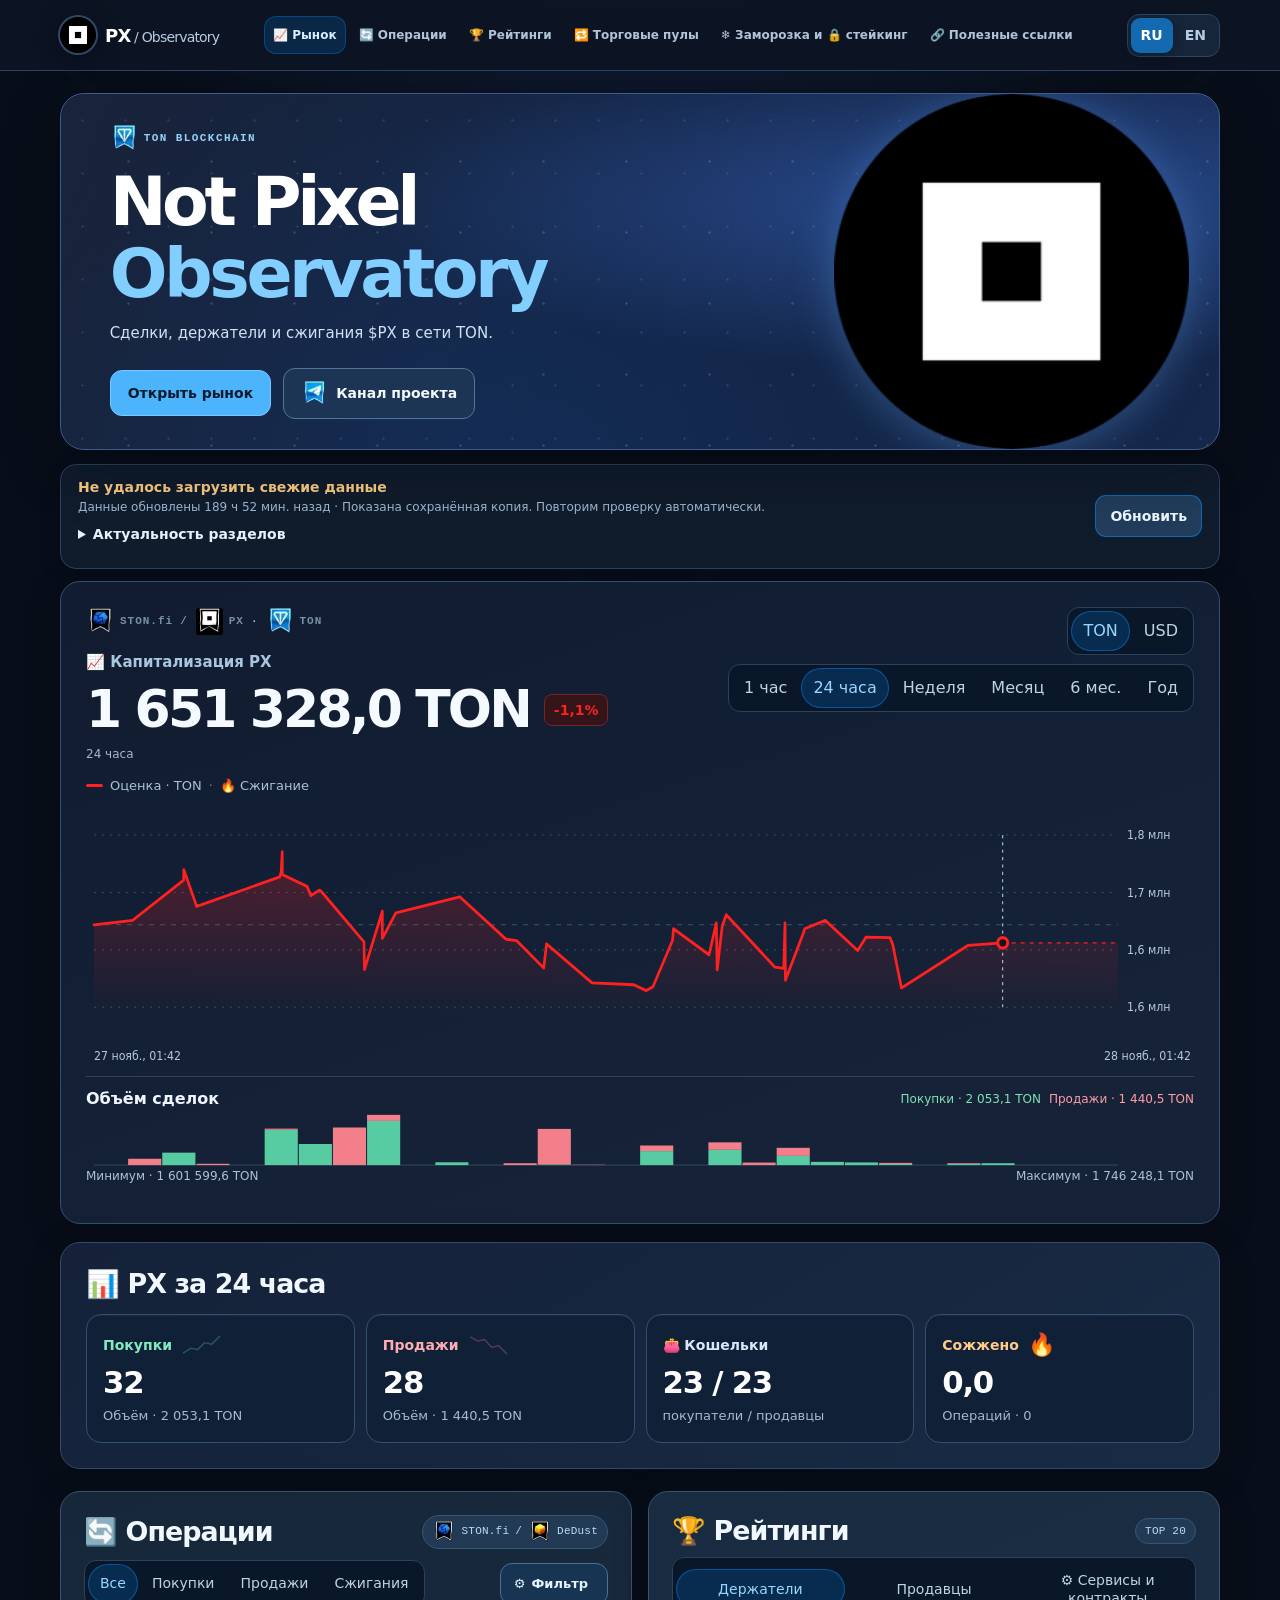
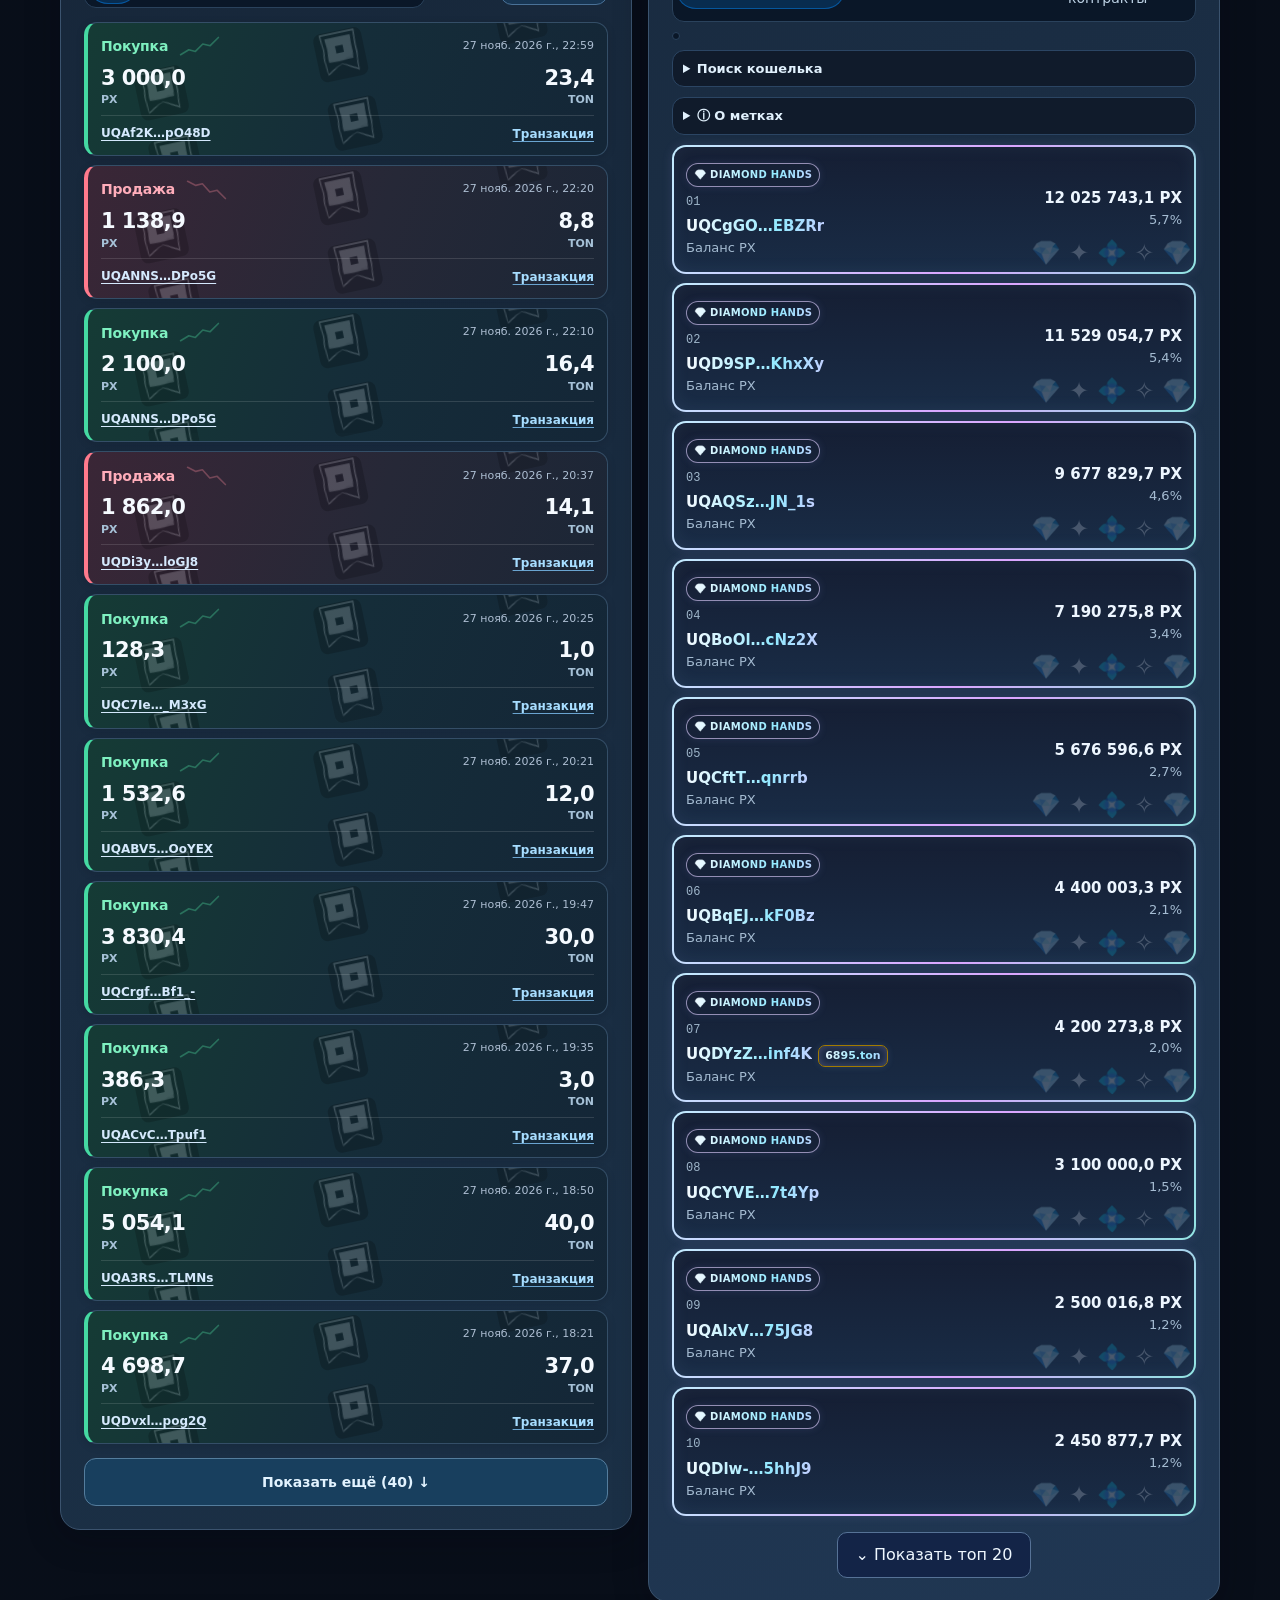
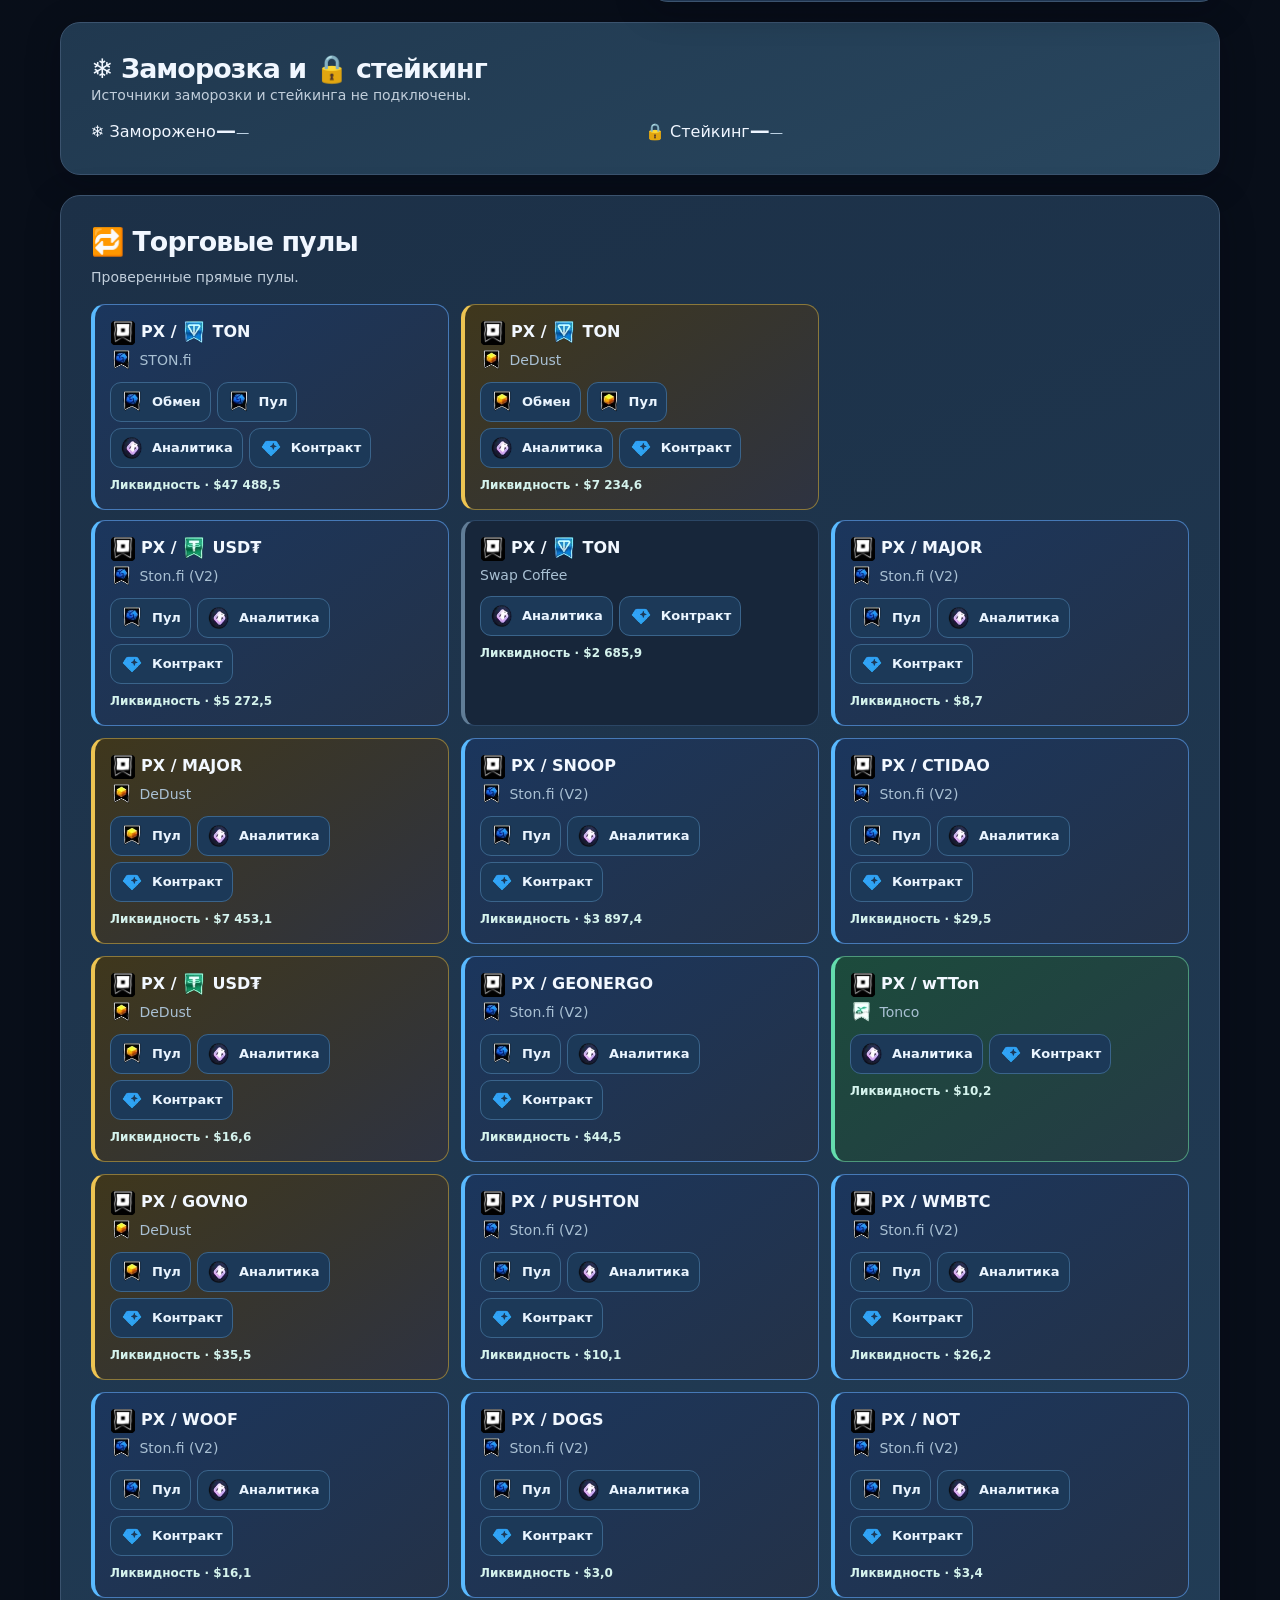
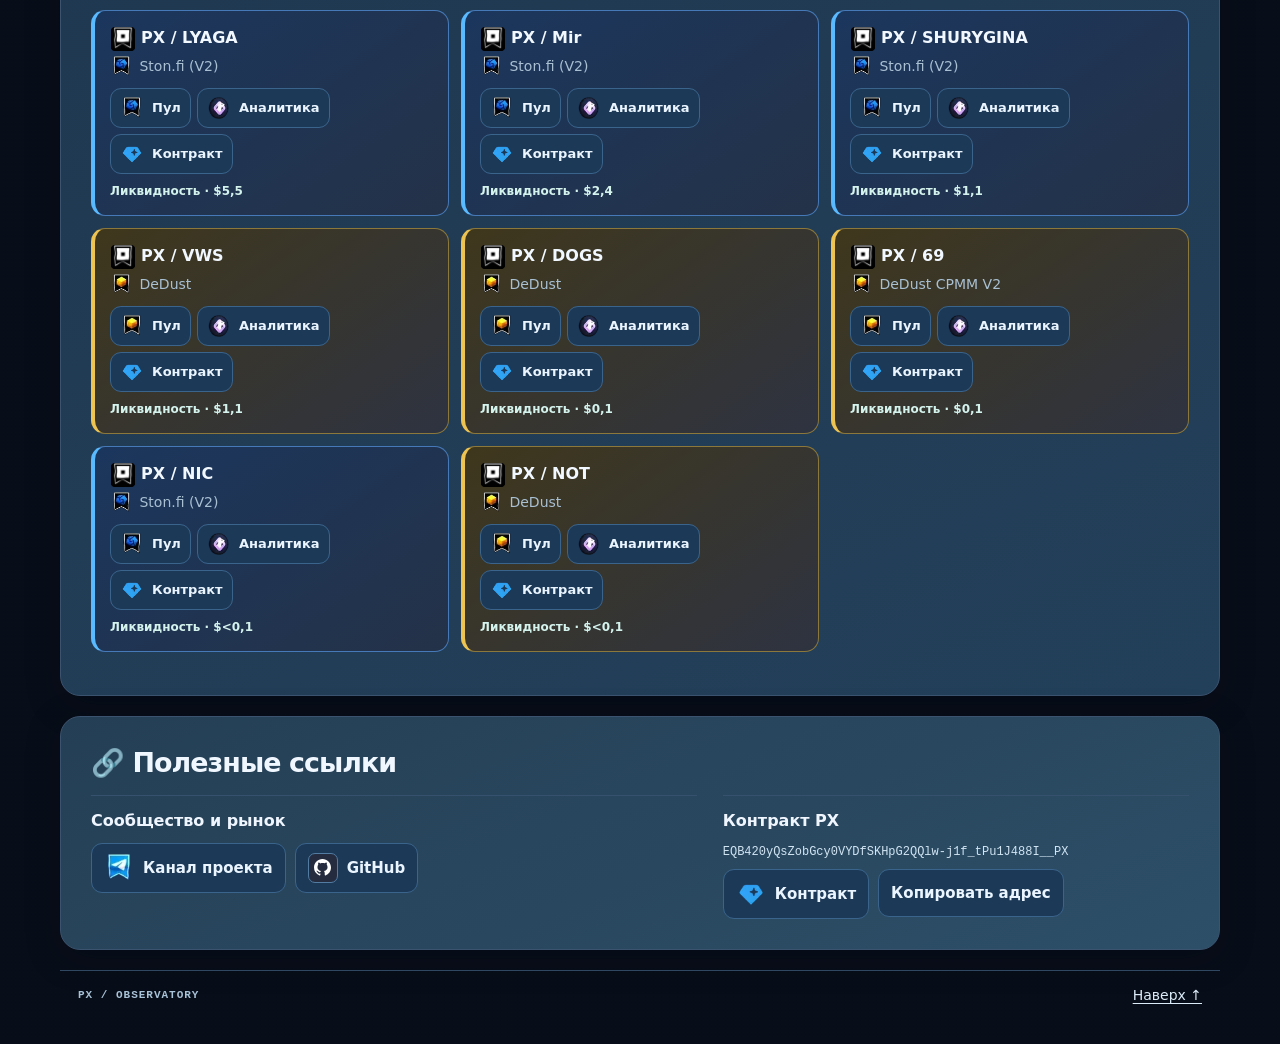
==== commit df6218df: "Refresh PX snapshot" ====
--- a/index.html
+++ b/index.html
@@ -1145,7 +1145,7 @@
 <section id="links" class="panel resources"><h2 data-t="links"></h2><div class="resourcesGrid"><article><h3 data-t="projectResources"></h3><div class="resourceList"><a href="https://t.me/notpixel_channel" target="_blank" rel="noopener noreferrer" data-t="projectChannel">Канал проекта</a><a href="https://github.com/Freebielife/PX">GitHub</a></div></article><article><h3 data-t="contractLabel"></h3><p class="contract" id="contractAddress"></p><div class="resourceList"><a id="contract" data-t="exploreContract"></a><button id="copy"></button></div></article></div></section>
 <footer><span>PX / OBSERVATORY</span><a href="#top" data-t="up"></a></footer></main>
 
-<script id="snapshot" type="application/json">{"schema":1,"token":"EQB420yQsZobGcy0VYDfSKHpG2QQlw-j1f_tPu1J488I__PX","updated":1795812183,"errors":[],"refreshStatus":{"holders":{"attemptedAt":1795812062,"ok":true,"lastSuccess":1795812062},"burns":{"attemptedAt":1795812062,"ok":true,"lastSuccess":1795812062},"zeroBurns":{"attemptedAt":1795812062,"ok":null},"trades":{"attemptedAt":1795812062,"ok":true,"lastSuccess":1795812062},"rates":{"attemptedAt":1795812062,"ok":null},"pools":{"attemptedAt":1795812062,"ok":true,"lastSuccess":1795812062},"identity":{"attemptedAt":1795812062,"ok":true,"lastSuccess":1795812062},"badges":{"attemptedAt":1795812062,"ok":null},"domains":{"attemptedAt":1795812062,"ok":true,"lastSuccess":1795812062},"fragmentNumbers":{"attemptedAt":1795812062,"ok":true,"lastSuccess":1795812062}},"holders":{"totalSupply":"211598915.568834999","holderCount":1167892,"holders":[{"wallet":"0:a018e2bce87477e7141ca022f0dc62dda00ee111e52c58532a7d5f4524704405","name":null,"tokenAmount":"12025743.068435988","share":5.683272542350959},{"wallet":"0:d887d0e2d1c4fc4126e71c970d33ab1896940000eae703bb1ab6cecc830777e3","name":null,"tokenAmount":"11863357.184011792","share":5.6065302376998885},{"wallet":"0:fd48f9a8e2d4bd817941f4b572dc5331395f36499dd1161089bf885857090a87","name":null,"tokenAmount":"11529054.682782541","share":5.448541478480327},{"wallet":"0:104b387070405121d76ec997c217fd2a40fc4ba80f5c7c6b16f776d4277cc937","name":null,"tokenAmount":"9677829.727315016","share":4.5736669780647965},{"wallet":"0:683a5678076210656ec3f9f8c03fdcaf3c3156039dc09b1c876709c99b4a5c37","name":null,"tokenAmount":"7190275.76465","share":3.3980683432713246},{"wallet":"0:9fb53efce0ea16fe0c1545d7c6dff5f89f3e890d50962fbe9a980ec649e7aa9e","name":null,"tokenAmount":"5676596.59592525","share":2.682715353557},{"wallet":"0:6a10910589a9e52dc0ecd15d19145f282a9c8a31ef5cffda0721343bc306e417","name":null,"tokenAmount":"4400003.312234564","share":2.079407307171763},{"wallet":"0:d8cd999fb2b1b384e6ca254c3883375e23111a8b78c015b886286c31bf11e29d","name":null,"tokenAmount":"4200273.825693995","share":1.9850167069157822},{"wallet":"0:031053133270be82ee6fd94d1963c0186868403a4f537040a0d533aab805b7af","name":null,"tokenAmount":"3202757.659101539","share":1.5135983331916716},{"wallet":"0:98544ca5fa77ee41c46e99025e1ea04655ecee2142a142b84518a663d239bbb7","name":null,"tokenAmount":"3100000","share":1.4650358635659182},{"wallet":"0:25c55c4ac41092b1d22dce57734f73bd1a2fbbfa511b376dbfd938474002fbe4","name":null,"tokenAmount":"2500016.767461915","share":1.1814884593057555},{"wallet":"0:e5c3e53a710d098095f8605ad951709e2b9dd9afe74d330578b2e0fae0c97986","name":null,"tokenAmount":"2450877.703259398","share":1.1582657201577697},{"wallet":"0:86bbfd40ece3c41ea94ad9aa2cb350152056079e2a56fe8cab5c87aea29fb7b6","name":null,"tokenAmount":"2199970.00385228","share":1.0396886949718844},{"wallet":"0:14a93012c89928fcb511683c3d8ecb6305568d7393e4a9cfb1ac081181b2b735","name":null,"tokenAmount":"2054790.365784675","share":0.9710779283820259},{"wallet":"0:26f4bbcaab04aa43edb9d01538ce4bb599e946a6bc7b2189902659995da62635","name":null,"tokenAmount":"2000385.554674722","share":0.9453666382444096},{"wallet":"0:8abda7f3ebd9993a21ccf4e4bbe64725fa5fe103c00c3d110089260acfe462bd","name":null,"tokenAmount":"1770591.547588075","share":0.8367677796591003},{"wallet":"0:68e46ff60de86922ac2613ae548e0386d76b07e4de4baaacb8e97cb7e35160ad","name":"anton-privet.ton","tokenAmount":"1548412.1034","share":0.731767504213077},{"wallet":"0:3e38d24e316e092f80dffefaa408c156c19ea242dbc6cefd5a5c799c80faadac","name":"drew.ton","tokenAmount":"1214938.947740897","share":0.5741706872527268},{"wallet":"0:38f8c792e197cd0f82e23d3312de9326e20d3258d653b43c37c0ab3b378835cf","name":null,"tokenAmount":"1092731.903672864","share":0.5164165897236788},{"wallet":"0:a28afd5f52dbb8d38ee4516cffe97ba8accea30ecdc3fce7b070460eafc5656d","name":null,"tokenAmount":"1053344.649459605","share":0.49780248004954575},{"wallet":"0:4b9fdc89661b0ea79e29f2982784ce43ccc5683636875b8bef2f13a03ef477ee","name":"suleymancakir.ton","tokenAmount":"1051362.540209202","share":0.49686575065040184},{"wallet":"0:187dac9c89d20ad67cfb5a8f1ff4b13c4d18b960558013a1cdc13cd1a36adb16","name":null,"tokenAmount":"1000052.936122821","share":0.4726172312530094},{"wallet":"0:69395b15214a0c4feb5914080e0e7fd3140976e9677d31ad8b8605f8e69ca146","name":null,"tokenAmount":"1000000","share":0.47259221405352203},{"wallet":"0:62cc3c3866ae562322960d034555c2ab8eac23f0a393532cc20e59c8547fd037","name":null,"tokenAmount":"982651","share":0.46439321173190745},{"wallet":"0:f5b3f85eb43407a3b9fdbd59481470a55298c3846cc8faa41e1a65c052b2ba34","name":null,"tokenAmount":"936050.168502481","share":0.44237002159775984},{"wallet":"0:23423073bcbc9b3872b56b4610988f9de079c380cb665e1f86681481941d1b4d","name":null,"tokenAmount":"865850","share":0.409193968538242},{"wallet":"0:18114747e442e1eedf34f9961e86f07ed86f45d4e0689de549bbcb9680a48eab","name":null,"tokenAmount":"837173.044479377","share":0.39564146263643646},{"wallet":"0:88a0f7d2ad264ac9c8c49ad3344fc9e72b7bbdac46cb4ba68d5713691bb4cb2b","name":null,"tokenAmount":"828244","share":0.3914216657365453},{"wallet":"0:604fdea7e2103d923458d16cc6438ccf77bdff4ab6ad9822aa48afa0ac804309","name":null,"tokenAmount":"793848.91895837","share":0.375166818234531},{"wallet":"0:26512ee4fb5fce451b2e1a339e3c5eec360b4110deeeb00cef3decfddde5d3fc","name":null,"tokenAmount":"730000.134200047","share":0.3449923796809684},{"wallet":"0:5c69612310ff0fda1efbd9c99437fd02ed2d8db3769221784a36b2b66b6284e8","name":null,"tokenAmount":"617156.667414896","share":0.29166343587149884},{"wallet":"0:286c0733ad49d256f3df138fd4447344089b37a08886d7095d22b4f6ebf4deb3","name":null,"tokenAmount":"600817.531954379","share":0.2839416876684927},{"wallet":"0:472f3dbf57751f153567a497c377850c2bfac9a447775f98022bfb7d6fe352ec","name":null,"tokenAmount":"594600.974405981","share":0.2810037909729041},{"wallet":"0:394762c7e45bd3d01568e219bca6f0e1e927e5c20df30b9f3819cc2b63e2a1f2","name":null,"tokenAmount":"575654","share":0.27204959838876613},{"wallet":"0:9cb1eab764396073856cceb704495a75e9396df17d271543c94d997e2938edd7","name":null,"tokenAmount":"574346.49073574","share":0.27143167969067405},{"wallet":"0:052920bef9d651ad75ea88c9584e14e215af996764479fab8fe29fd9ce9b3afa","name":null,"tokenAmount":"542677.58","share":0.2564651990494073},{"wallet":"0:377824b139b0bd123232503f00ccf53b9dfcfeda3f09be9a6b91ff7fae2d02aa","name":null,"tokenAmount":"533553.478920856","share":0.2521532199191665},{"wallet":"0:6c0bfe6e8311aef93923ff386a2697bc294e1314b98155c64b3a9c0e6177f886","name":null,"tokenAmount":"515087.51616719","share":0.24342634969678165},{"wallet":"0:62afa49a1de8c0d2a44e2fe0753f1f3f411393dddd438a70ed9cc21b45d945c8","name":null,"tokenAmount":"510334.988003915","share":0.2411803418897478},{"wallet":"0:83f3a8b029730689a44ca26e0b182e505766685d574271be2e743509b434266b","name":null,"tokenAmount":"507464.362909757","share":0.23982370682078205},{"wallet":"0:378175c0098161ee8a0c935eedb053430f4a86f1e60bb1123395867cade0b27b","name":"pure.ton","tokenAmount":"503110.645949516","share":0.23776617408317938},{"wallet":"0:ffe792148003dd7253b2b8beab42a0dd3e44675932e747587d0ac6ccfcbd247f","name":null,"tokenAmount":"500000.614796525","share":0.23629639757481194},{"wallet":"0:44a2bb9af313453c686d1d0747e2308c6e6255716df73e5bd9f8cf3dca0032f9","name":null,"tokenAmount":"500000","share":0.23629610702676102},{"wallet":"0:19839dc8d373df7e448a18370705887cef603dc36f03b1386e5a455fc7689789","name":"aster.ton","tokenAmount":"500000","share":0.23629610702676102},{"wallet":"0:cc9db631e43379cdaff80c66bfe130641b5c6b46c6aacfcb50065af354148572","name":null,"tokenAmount":"483045.217558788","share":0.22828340885407283},{"wallet":"0:b0974b80d234752d8425242e6de085f5fd1653b521e6a45f958d49466f80caea","name":null,"tokenAmount":"481032.279254916","share":0.22733210988429284},{"wallet":"0:d9e323f038378d8b6dbf423ab1f472a43394af057e2a1c14f4975f553ea06ece","name":null,"tokenAmount":"474602.285553971","share":0.22429334492481304},{"wallet":"0:017b57ea239c78cb9cfc994e7d150725d46cf6261a00796ee479d10eeb3dba5a","name":null,"tokenAmount":"470867.942643468","share":0.22252852354070335},{"wallet":"0:50eee44d8f342221e51bc1c4bf4cdacb3d585d586cd758825ea4fd7e9b5a1baa","name":null,"tokenAmount":"467599.159732985","share":0.22098372218777787},{"wallet":"0:518b1583469a73ed8373b14dfe800e18e676ea66ea4775244def50621102b1d3","name":null,"tokenAmount":"453148","share":0.2141542166139254},{"wallet":"0:fa823edf29c203d8d8becc17eb9115e29be7e08015d5e3522216f9978c8b5fdd","name":null,"tokenAmount":"424475.165221254","share":0.200603658142647},{"wallet":"0:ea804e234698b0dccd5671d8b697daf0a852e6f0335bcefaebcb6238ab4f3b7e","name":null,"tokenAmount":"424296","share":0.20051898605405316},{"wallet":"0:b8152352bf51d42b59eb0c06c4744c1ade0c1b62136552394e21d6ffaa15276d","name":"silvercrown.ton","tokenAmount":"417304.432907739","share":0.1972148258822178},{"wallet":"0:0e565ac6e016a3ab6aa8ce6cc680a9bd92efecfdbdf43153ff2dd6ae80d6c101","name":null,"tokenAmount":"416540.726212989","share":0.1968539040444584},{"wallet":"0:5f55065af28ba42ec58af0606542f6bb72b5e17f3896318d451fe13960543df9","name":null,"tokenAmount":"381282.677031931","share":0.18019122451877423},{"wallet":"0:93714e3946e734622e5177e774a28ca5da9909fa52dea6c8ff269428a17442a0","name":null,"tokenAmount":"378918.92929476","share":0.1790741357422006},{"wallet":"0:33f93b9a554579429b543633d5f3811be60ab5026928a1f8bb52b8588eafba6c","name":null,"tokenAmount":"372804.489912166","share":0.17618449929668445},{"wallet":"0:8b6a80d9db1fa10e38b4ec9144947d0a39167345419b5358bf4b8efa7b1a7593","name":null,"tokenAmount":"363202.353231458","share":0.1716466042631041},{"wallet":"0:8c41448cb141db7924f563b73c6bed509223ed833424b855fc51581a639cb481","name":null,"tokenAmount":"356351.50795992","share":0.16840894812808987},{"wallet":"0:1061b9dbd4418ad166fc9a4def116e2f6c74f2bfb70e71f2653d643ceffebfa9","name":null,"tokenAmount":"352388.049468769","share":0.16653584850444758},{"wallet":"0:a7cb786b2e966648ec67a86a4dd2013770a3a3f8d3ab8c08398e22bd02fe389c","name":null,"tokenAmount":"330001.259288105","share":0.15595602576741593},{"wallet":"0:7698cc0164f0cfa0a3f36ae39596855bb2a0528b67f44edde14c2ba20dd28b59","name":"pixelstrategy.ton","tokenAmount":"329230.267346619","share":0.15559166097877164},{"wallet":"0:f7d15be503297d77e25a0e53cfb0897ec500ae70ddc045f7347b9549fe82bdf1","name":null,"tokenAmount":"324206.140749285","share":0.15321729786645238},{"wallet":"0:8f2b28f3a76fba8afddb6dc29e7a17bdf0c1e4290114040bdfb0d36ba14d1c03","name":null,"tokenAmount":"316577.61543","share":0.14961211619584813},{"wallet":"0:3394b9f7338b524ba6d2c15b2ce05194367932d7bec28acb0ed78419e9ce204b","name":"mrgame.ton","tokenAmount":"305138.661200521","share":0.14420615549008176},{"wallet":"0:366f2f407ee1e57bd07abeaf9d36449cf5aec047300a4acf02f86749c5e55e49","name":null,"tokenAmount":"303531.654852402","share":0.14344669680202612},{"wallet":"0:4557f96e5aa74506d5a109e75f5580a29bf4bbc5576e0886b5d9e5d5244113bf","name":null,"tokenAmount":"300064.617874141","share":0.14180820212026432},{"wallet":"0:c06ebee71248cb576fe658ddf07d7cf4b25d522465f1c020e51fb9c112598002","name":null,"tokenAmount":"300006.774749521","share":0.14178086590993239},{"wallet":"0:a5ad966b99e2666a7a317d0edbc09c613321b13028b92c5acb7e8f664681e784","name":null,"tokenAmount":"300000.792743226","share":0.14177803886033297},{"wallet":"0:0b49da7eabc2de9e400d2bfdf5bb5a266a4dcd1916b2dc7324c233fd62d74fb3","name":null,"tokenAmount":"300000","share":0.14177766421605661},{"wallet":"0:b44bd387dd8994dff56aa9b9dcb260d3740c67b8b15d0012cb9167469f0b8713","name":null,"tokenAmount":"300000","share":0.14177766421605661},{"wallet":"0:28e90254de6d9aae3bfee082b02545de16569bda9f351ded96e3e40bd612e721","name":null,"tokenAmount":"300000","share":0.14177766421605661},{"wallet":"0:7b58e52872204106d81531f1013ed0b406d1aba9054b1545d160d9489910032a","name":null,"tokenAmount":"300000","share":0.14177766421605661},{"wallet":"0:537821ce38b630e962e807ad3489fe8d94bf9ab1a431076efdd1c00729bd79a5","name":null,"tokenAmount":"300000","share":0.14177766421605661},{"wallet":"0:8cd0619b332c25338a8d48c4f831672e7225c0a81e891c352a75bd7ae91bf8e4","name":null,"tokenAmount":"300000","share":0.14177766421605661},{"wallet":"0:011af9edac2e6cbf63f2c1c88dd6e598523d7c27620c6b0846439d589aff390c","name":null,"tokenAmount":"300000","share":0.14177766421605661},{"wallet":"0:2c5105dd76a9d858e63abbb2b55264ae608cfd86c09913966a223e62c42023b7","name":null,"tokenAmount":"300000","share":0.14177766421605661},{"wallet":"0:b25bc574f8674ba6cf4a393c5a51a3db9cbbfc10a2f34c91386ccec173129752","name":null,"tokenAmount":"300000","share":0.14177766421605661},{"wallet":"0:179413b58690d8b90116dd200ff95978fd0746c5362106e5033085a2f4c57f6b","name":null,"tokenAmount":"300000","share":0.14177766421605661},{"wallet":"0:fce2055b3e662d58abb8218f2674bf7ca3118cca2fc297173d04d7e79f587457","name":null,"tokenAmount":"300000","share":0.14177766421605661},{"wallet":"0:247e9c4bedfd09a048a036c1959f7267441c1dbc0cc9e71c46462ca381d96044","name":null,"tokenAmount":"300000","share":0.14177766421605661},{"wallet":"0:6d8a0c2d5564d58ce7d0307d5e21454bfb0c83a3a5db2635f8d06518c7d8a483","name":null,"tokenAmount":"300000","share":0.14177766421605661},{"wallet":"0:dd0037ce227aaebbdbce6f59474a814330dc28a62d85195b3ae847859c74f97a","name":null,"tokenAmount":"298792.006846091","share":0.14120677605688925},{"wallet":"0:25fc1713f404820e14364442f1ea41f6d9265cf274ec240b3782debe0cb9f27e","name":null,"tokenAmount":"288724.187636739","share":0.136448803086051},{"wallet":"0:0e371750e4faafc7de46845e7a4f3a8b09b64c0cd46e7e376022d9e8e7b1fe5b","name":null,"tokenAmount":"285402.10059872","share":0.13487881061747511},{"wallet":"0:01579213180c3414c5bd6a1990b507ccd5ea4e15d120c56d0d92602326d40ea1","name":null,"tokenAmount":"282260.01810604","share":0.13339388689552065},{"wallet":"0:a4da19f9c05d4076abdf6fedea4e799f49ca5198c5d79431d8a77d9c846c4977","name":null,"tokenAmount":"277765.440742794","share":0.1312697846281894},{"wallet":"0:e32eb4e48c155ac535941917dad8ce57d15b5313f86a28b7f886e69c29cc2859","name":null,"tokenAmount":"275000","share":0.12996285886471856},{"wallet":"0:54fdcbc7811f4eec9f5dfad4df4e2bf4b2e5ba9eba4465bb4ed79bcfe3fa991a","name":null,"tokenAmount":"272325.319883856","share":0.12869882586674514},{"wallet":"0:62be8cd1038a8330ff5b9efc0a63a2e84a5ba2dc9b0e8327afe559ac4c6b1c37","name":null,"tokenAmount":"262143.5","share":0.12388697706473945},{"wallet":"0:397ad34901ce689bb1855bb283caba52b919a590fc2ca77576f189530af78cf1","name":null,"tokenAmount":"257000","share":0.12145619901175515},{"wallet":"0:d9b52a181e48d8609ac39ecf580328a54c25fdcdfa852461e1495e13e86d6d08","name":null,"tokenAmount":"250036.452205119","share":0.11816528054170482},{"wallet":"0:98e331577bb907c254ba4475f17c54828787e3db55e543b85849572746b6b2c7","name":null,"tokenAmount":"249000","share":0.11767546129932697},{"wallet":"0:d09e9247c0d73a0d588dccf9702560ad19c0351657f0a7f7308d59557998306c","name":null,"tokenAmount":"244092.937278353","share":0.11535642166320433},{"wallet":"0:e487067733fc9c8ace23cdce6e21f4c352d676b27aec319119ef554927c24df3","name":null,"tokenAmount":"243560.26742351","share":0.11510468603714451},{"wallet":"0:ad727311d1d49f8d13017d72598dfc17ab185413ff85434916b92923f3d067d8","name":null,"tokenAmount":"230997.480810866","share":0.10916761089719312},{"wallet":"0:4129cc9fbba4ab2cd6bbbd52395ce6ffc48551f866feec378ccda236c1b72b6d","name":null,"tokenAmount":"229093.505674733","share":0.10826780707210518},{"wallet":"0:aba6de28ae66865290e41df319e88de5c4adbd8aca39cfea0843f2ef1eeaad4b","name":null,"tokenAmount":"229044.4999","share":0.1082446473245227},{"wallet":"0:fe6ec6d76f328b86341985e8ce668da5714fb1dd80437e01680b7167bd9596d1","name":null,"tokenAmount":"226375.1101","share":0.10698311448876881},{"wallet":"0:e21482d032cff3f6f1df45a3379b2f1a461de9e81030d9583fad7e118af52487","name":null,"tokenAmount":"226000.051920539","share":0.10680586491333846}],"asOf":1795812062},"engineVersion":"1.3.0","methodology":{"valuation":"last observed swap in primary_pool times CURRENT total supply; not circulating market cap","primary_pool":"EQAOkcLROvIMcaXNnp4mE7x9u1eEOJoTrebPBK-UHPTlZbCe","sellers":"sum of successful supported native TON swap sales; service roles excluded","holders":"balances excluding known services and identified contracts; unclassified accounts may remain until verified","burns":"accepted burn notifications and zero-address transfers shown as distinct evidence","usd":"historical TON/USD rate from CoinGecko","history":"incremental confirmed swaps; missing intervals remain partial"},"serviceRegistry":{"asOf":1795804210,"source":"https://github.com/tonkeeper/ton-assets/blob/main/accounts.json","sha256":"4286bd47e11399901a7d713c9e98a5dba17300d76fe272f4f5d46110a84f4e2e","entries":{"0:ad8afecfacc248996885d8be6824280f9f3a7e54c2f6080b7971b9f556c280c4":"Crypto Bot","0:dddcd3cdad60af4c0d69389f567ad51d0c263fa4968d655ab424c69aadaf9322":"Wallet Bot 1","0:436a76c2794a88e3fbfec6b9c0374fc8db046f10868b835420d9937973a665d4":"Wallet Bot 2","0:6e814e6450e8c578067bb656298fb4d01397dd15018d7f34dc369eaba4c2111c":"Wallet Bot 3","0:5f00decb7da51881764dc3959cec60609045f6ca1b89e646bde49d492705d77f":"OKX 1","0:f15db2c62cd86aff0860d39c491fc73a31395fafeb5945e644498562260c782e":"OKX 2","0:e7e86da08742ed933434ffeb8f08a63c7e100ee842e25f599a9cbf0891574a6c":"OKX 3","0:0338def34b84c6ee9134a04ab1601450be446340a37ae259de57cb37bdb590cd":"OKX 4","0:a30a49ec725e9f57244b66af4c2da7ab76004b4fce80d3a34b1cd0c37762abce":"OKX 5","0:24da1e7b8da901e5b3dd0f98c397feb6e5a5ea483195a8b6bd0682cf2c5327ae":"OKX 6","0:7f2e84c723d8b6b6b1aacf810c8c26ab23c22022b464b87104b2d3065b0ea70b":"OKX 7","0:854ec4521efd52ad43bcf1988e4c44ebdf9a26ad18fa51abfdb685fc3b348a5c":"OKX 8","0:f9bdc0de461c1a2e002fada9550bbb095c8f9f73668d70c517a9cc7e050f8e5a":"OKX 9","0:9b9b739de2527ae72d21083f5198d710c7288453b4733e57ecadb2e189ac829c":"OKX 10","0:b31535e934db05bbc220267467903c8108bdabcbc2a06588838b726ddf589ef0":"FTX","0:57eb74407604a19f7e04005315ef70aeb7b675e6551977586756f6baf12125ee":"MEXC 1","0:1c7bd690f4f93de8b93db5790129dab65926c6e1fc9b57380089db5529516630":"MEXC 2","0:d887d0e2d1c4fc4126e71c970d33ab1896940000eae703bb1ab6cecc830777e3":"MEXC 3","0:7994848c1fcbcbc57a6a5a987b66eb424b8b54e10759b6b514a66b600c2b0eef":"EXMO","0:8d195793baad9a08c46dc353aebe999341dabd07721b9725f19e18abc3d10d92":"EXMO Cold Storage 1","0:26ab8ae763a3a7c3067d882b7b01cd5d37254cb8768f57b6a47c00028effc7b8":"EXMO Cold Storage 2","0:0130c77346e9ed82df677d107ad6a775c11f9c18f6a05c0dd17906b355850dad":"EXMO Deposit","0:342a359e38357c083968129fddddf049ef5c47315bfbef27505a356bf9f02d65":"CoinEx","0:555f3053e257130374bb831ae0e219e5e5f9ec0ca8f8a0d133369d3d690c64c2":"Huobi Deposit","0:85af78e8d035e920117cda654615cdf371d464480b629e110d3c5310d85ab362":"Huobi","0:80d4123841167ca989ac912443cc99a4b9c1a87584536427ff6fd85c92395ae9":"Kucoin 1","0:b37e57033db21d10b950e6143b658c10c3bf425bd193025960aef7f22dbcf4fc":"Kucoin 2","0:07ce60b7e5f255a88c3707f3fbc79e2cf924ed6b4b7d09c6324f0ba2338a48fa":"Kucoin 3","0:a14b1f452385b2bb984ad2c4441e1d23cae071fdfc096dfba53ebba3b6ff1d10":"lbank.info","0:75726a716f747e60b0371cb0d5d35471e8e1e931003fecc3a0961a8bd82c09c7":"xRocket Bot Cold Storage (Old)","0:c1dc654b598ab84cda4f12372efed8907cedf0901865a58649087373e01b1c24":"xRocket Bot (Old)","0:45614fee399c43d77bb597558791831bc0ee31754cbb2b5b1fbf5a3488ed9940":"xRocket Bot Cold Storage","0:011a8f0a0b36b779af033473274966666d1cd6fb4e77df679375fbd6f970d012":"xRocket Bot","0:c3f1da8ecda8f8cd42bace224ea3f1b6971eaa7f54c492d4d190527b4f573f7c":"Bybit 1","0:4a1f3ebcc66bdcefa90245bdf541a50ada1c688a487534b1587abffd93038834":"Bybit 2","0:cd525c15904d7b4027eae08b318624260f371ce8c9f4fcca0cdb7b583854107c":"Bybit 3","0:ae62a192da96e266161a702cc9f6de91c0c3441f17ceba51bc442dfb2031a30a":"Bybit 4","0:e3ce05c4da977132c24a3b102da8b5fbf2ea9173337b49de346e4a4b057f7579":"Bybit 5","0:e33ef85d174eb457c072d1ee10215b69ab9b64192f7421302ab1c8e26b7ad4bd":"Bybit 6","0:7f97f36dda3f7dedc9e12f8c09c4f89e7fbc17527ab3f67de4c3b155297a56e4":"Bybit 7","0:7d133d4e425c8e00de015513a44e66e6d163b21e71720aec7579965e5de28c55":"Bybit 8","0:f2dc1860686cd658987e2bed8216532d8c004460dadea907cc7d4ad7236c496b":"Bybit 9","0:4a1c20bc9a6f9294f75f1c87a7f383a8b73a483a2e6dcb3630ddbe78b3ccad00":"Bybit 10","0:008bb088e81e38d583826901093567027cc1575ec744ac354fa4eeec302d166d":"bit.com","0:1882478daef1b7ed200cbbdc201bd4ed0b24c2e5f1a4c7c15aeb7e3b1a759193":"Coinone Deposit","0:a4d2072b1edc1355fc7fbee0095beec7889a2d3cfaa9edcf2ce9e128631abbd6":"Coinone Withdrawal","0:f3f4ed0913ab555d023745058f1a6c55a49d4876593cb9bdab1f780a99b185bc":"Paribu","0:f9873509de5a2f97f7b2805f5f7aafab447f43c91e751cc8efabc6d2ea09d78a":"BingX","0:b496b8f73b469ff06a2d89e62c4d70a103fc228c821537b49dff092060bc281f":"Gate.io","0:60ff0b28e2b3839bef250a81be9f2e78a6265b980ec5d24df4e44bbff2c3fb25":"TIDEX","0:23eef28b6da5a368d6c0b8028fd5ed47c26758676bc9db1b5653caaadc969f91":"CWallet","0:00ffafa9fb3d4f837824436d19953c792be6632af73a9b82c4dc69ca07195087":"Matrixport","0:b58c73481f25a280f9705ab3424be850614d823256263ecfa049fa9fb917720d":"QMall","0:00b402b789e5626e1c61b50c5dbe2024426e92f16c0c2fb735396df96046b5fa":"BIT","0:2c54797319837b4c6d014fc991c1a8d4294dfd4d6cec4937e370f1f27db0423f":"Bitforex","0:6a5a76a1538cf9596590ec3708470649c342624bf92e63a6a7a15254ededa904":"Bitfinex","0:59b065c5d66261a5317660e96eee476aa6a11b749bdcbe8c0d1f3dbf24200d1c":"OMPFinex","0:3cd5ad54b190a71caab984b0f210e3742c7f2147b7e9073377d7c6b470017362":"Bitrue","0:6c53cd87cc0d33486db42c1c7fc03dfaeb2f7b815afc368ab1aee567edda3f72":"Coinspot","0:9a582c23266b8ea47eb71118a3c040d42b230b2266fecffe2d3cd390c0922c35":"BigOne","0:dd528505af15c6e5206bdd8f6c9a3b541f80ca98ae8a5066ab3ff8de1ff5e678":"Farhad Exchange","0:2b6f3cda567c385f0645486f3c665a451f56b2969d1be57d86eb77c6077a81d1":"BitTime","0:cdf7f0d7c09036f064272e3c429ed570be49ef29eb3a735b64bbc17915073732":"Bitget","0:e9c0a24ffaa6aa4f228890e71ae9550bfc53a6c57e643bc31c240e18727ac1ce":"Bitget2","0:336502faf83ef5b532d315ba71450b661c90e83fce64d8bc1fd2bf642f3555d9":"Bitget3","0:b308c7f9b4f596f6250175885972549871b05c70ed3619fd5a939401eea972e4":"Bitget4","0:e2d1df206b372db1f3b890e60d185b67aa0c9f1b6b6ff60a05091c8c01b40ac4":"Bitget5","0:7a0dc94da9f48b968dfb87be38d4fab7286288db7a04d3081feee177376d9089":"Bitget6","0:8785ef5ebb0fd24c6911d10f43c00961e9748fa54297a1ac517e3c5fe76bb0be":"Bitget7","0:213b6804c2082135a4a803da8e3b30cfed51aee9af2ad2100334b7f4711d3bcc":"Bitget8","0:573dfe99490a041703e977e4724135c5b8bea0bea67839612247451ca9d5c4cb":"Bitget9","0:de2519a527de7e1d4c1028bdb74e022b28a6e370e4fec3fc27d8d971308f99bb":"Bitget10","0:06476e580e250d0abec5c365a711833483c581d57b908be37d56bdb0e338c312":"Bitget11","0:c9959a997e1d4e4383d8db37b86d2101ce78dcf1f1b3904d9888fe572ef0efd4":"Bitget12","0:c07e51e5b694937758f45f4003071c84f4c4a68bdb168a22c3d6c8b89cd6186f":"Bitget13","0:1797a5c4c50a2b312ce9927ff6f12efd3b0b58ff311445118c2d2e64312b5d79":"Bitget14","0:6083005b354ab1c4785aa8ce8293ee5c9c182e9248f27e9c9074f35c16342083":"Bitget15","0:f99b14600ae44d2f12b178e8c6eabd78892ae82c5e45b6898f9deb7eb203f9c4":"Binance","0:8e91b50381c36dd42accdb51f5cb5d96848568b4924f8079b1a5ae7e10f43eda":"Binance Hot Wallet","0:ca1d9edeef40b3a9dbd9082f3767859547c3ce0bf641d09d58e33a3cf06fb309":"Binance Hot Wallet","0:a2faca7adfebd5c5970108d1f79065cef32b0c143fb13489066b684cdd7ee95c":"BitMart","0:5d5a830e48214791f4ab5352900c624d3bff3c5efd630196b180158eb789990f":"Nobitex","0:cad898b200a0934ee416c2039bbf3f5d7f1a323172875b3c19d378a6f540f7b1":"Nobitex","0:4532d5bcdfb05d3275cbf255bc91c3635cd48d63b719441581c5542a4750fdf5":"Nobitex","0:a32d52ced80a23fe4fe90ba94593ef686de03f9fbdaa069e642826a95234b982":"Nobitex","0:fac8ffcb6f89572a1232d59e91c65909ae408663fd2ceaecd35f35b5e9d670f4":"Bitpin1","0:c14ce5d772539be26fde315a505a1e0514104e76eef776f0b845e57df0557ddb":"Bitpin2","0:dd36441bf4aa8a6a6ecfd763efde1eb82dd86bdcfb1456b45ff4b73f87657184":"Bitpin3","0:402f5d4f4f8bea7b0bd511b9d3771834c1a22bbbbc8a326035eb07aa24f5c9f9":"Crypto.com","0:ca6e8f2a3dfc875b8673d8677f3818c4b8c02d1aa481a86a0c61bd09f8269f1d":"Foxbit","0:60def37fb0e6f41b18a73c2496d96b25442344864ca0ed97189a6f37e2439c56":"Richamster","0:97ad93444915089e812238ff10abe9066d0b03ea3dba2a8630fb9c9f88aa455c":"Wallet in Telegram","0:1f5806c73d03bbc96eb7eebf16067f1f2e8e270cfa16d57001aa9eaf7456f008":"Wallet in Telegram","0:1b44ec553616b0e4551037038834bdf0bdaa1f0440e10f3331d9841585612a68":"Wallet in Telegram","0:cf06c94efdae26faaa1d85092fc4daee78eba09e69c36dac051c1d8ffde35f40":"Wallet in Telegram","0:91887059ba56a03790b0696d7a402ac0691dff62fcd398e813f97d3b2736fa58":"Wallet in Telegram","0:6db0f022632b6269f0d4dbf8ea60a8448bbc2bcfc6812e31af8cc6405c268af7":"Wallet in Telegram","0:dd6ff02c59634745529b99a8d5beeea9f6c38a9188e6a7e96a424e3820c8ac0a":"Wallet in Telegram","0:023895aef955024920a291c6f3715e291df1b3dd254eafa8b09e21a2d58d5897":"Wallet in Telegram","0:f5066318091a8cfb530ec732104ce38f7783d92a6679ffcc0ce0960b0e94c7d0":"Wallet in Telegram","0:0c5684355f5410a923fb7dd59314905dc7ff157b28c9130671c7a4f17007e898":"Wallet in Telegram","0:23fe558cdf44249381aef36472e64a5072a24ba97fb61b2f5791da6013aec92d":"Wallet in Telegram","0:b7be71ac1b40e436db36721d9c20e82d44e78fc1e86a8ad15e00b1cc16831dcf":"Wallet in Telegram","0:55b7223f04dd1f2e1b3f28e4ad628fe6cab60004f280fb0a58cd27fc590b2eac":"Wallet in Telegram","0:659dbf460831a72795c4a9a9872fb4a3e7fd302783068dae53e8f2a5c150084a":"Flipster Deposit","0:d0a6eb95408e95ce97b0ca597fc523ff4809523635e8f519e00fdcbdf42f0c54":"Flipster Withdrawal","0:ec85cfc7fd1009362e421b5a0141f510d6540107ab73e7829fda1ef9e97a75e3":"CryptoBot","0:817438e5b0e6eb113ab74d73fc95f7ec19247dbe6ee27a42c3d0164d614c3ca1":"Ourbit","0:66a1e72196d64d6faf48fa4b2ea861f67b0484d2d14a59caf701d8c286ce44e5":"OKX 11","0:419712bc541c4489d6f1c38a105722d293b8847fd54f2717ad69142911b8be5c":"Bitfinex 2","0:6c25b5f2fe5ef1a6a1978f611f61a50883fd50a0822b19176445fca931823263":"OKX 12","0:14de4b02647941779108b7b99be85596260ccde813351000055d744dd8aba04c":"CoinEx"}},"identity":{"byWallet":{"0:d887d0e2d1c4fc4126e71c970d33ab1896940000eae703bb1ab6cecc830777e3":{"role":"MEXC 3","serviceCategory":"custody","checked":1795737848,"domain":null,"linkedDigits":[],"activated":1717664112,"roleRegistry":true,"roleSource":"https://github.com/tonkeeper/ton-assets/blob/main/accounts.json","roleChecked":1795804210},"0:a018e2bce87477e7141ca022f0dc62dda00ee111e52c58532a7d5f4524704405":{"checked":1795737848,"domain":null,"linkedDigits":[],"role":null,"activated":1738244897},"0:fd48f9a8e2d4bd817941f4b572dc5331395f36499dd1161089bf885857090a87":{"checked":1795737848,"domain":null,"linkedDigits":[],"role":null,"activated":1751310550},"0:104b387070405121d76ec997c217fd2a40fc4ba80f5c7c6b16f776d4277cc937":{"checked":1795737848,"domain":null,"linkedDigits":[],"role":null,"activated":1764935031},"0:683a5678076210656ec3f9f8c03fdcaf3c3156039dc09b1c876709c99b4a5c37":{"checked":1795737848,"domain":null,"linkedDigits":[],"role":null,"activated":1738666775},"0:c4560f352ce5936d5ec3161a487b2b2e1fbd4ecbec8eac366bc09e6d5d610857":{},"0:e03466ee572d052a875fba95f9dce83b43c59bb82511680124a6954b85694e38":{},"0:0763af60235dad79c2e3844362082537956e0a1468ace88532422fcf312e5f1c":{},"0:a40654d842a15b6ca8fd182b6295f8ca5c63509e2b90c47656bc475ee0762c70":{},"0:15804ee897c2d64888926128fbcd55528ee1325c22080c018ee7e7ed7687ef5c":{},"0:3ca601fe8ea95191328403defc0de2f5842c3752f84146da911fc702737570ef":{},"0:d579d6f8f3df3e89487178feb855332f2e95b2c6f48b2bfb3bb344eb52475ee6":{},"0:357b47c3628d40538ea9c6b19ff78df955ccf33bcfed2994a3e8576bfd92cded":{},"0:840ea3fbd53c4e48c26b418d8a64d141122e2b1a7a2c3f42a1c16d099a113d8e":{},"0:7214935a05c223fab61cc1613a42aa1323463d8a7ab18a227127d5ffadcaa810":{},"0:ca06b1c3a0aeb8ebcc959762ccd398d2dfe692d8c8e7ab3d67a38bd880805c81":{},"0:8b1d3cdd082a9a0747774e4fbb997fcb9b11464475686423c7aa1ec1d888582c":{},"0:16cecf4e41d72826e09565fa7c24d613b153f237a9e68d4a97c1cfef2778d844":{},"0:ed379d622db37750bad26d8515671a86c43e51f045705d418391250d41d80421":{},"0:e020d8d7251960440a1beff1a726b2463815a9dd7df6b2c6df3fb37eb77481ab":{},"0:dc3f1b2b184be28b3eb844bd9a3c07f0a3416aec907f54a2ce7f4bd3039e9e98":{},"0:37452d9c4b05f8ca44e65487a6b59fd7c5db4b0147e9486e898a405bd437532c":{},"0:404eddc2fe4ee66a55b12f7718c54db97c870d0b598893ebeb7e9aaf884b8be9":{},"0:1b309f00f52fbbd1250459d6ca13f1fbcf179a1e21b0b1936c5834acd648ce25":{},"0:fc0e543dfff970a3881c3ed0a4baa90dbeb2a4d98d183b5cb60e847a28e29a3c":{},"0:7deb246d78a5125fdb69e3af1ce56c5f0e7c352d531c4218c869f7d3a55ea371":{},"0:c0bbbc59998d1268b827b4ce276d8431ad4b538324649efa3875995cf070b950":{},"0:501cbeac6bcbb630970c657bd08ed7dbf913b436b09b207362b261b8c5d0d535":{},"0:0b206348ccf0d6014292d5bda5b098e762b23bb0a7e210c9a6d224ee7615951f":{},"0:2f93d740e00b4d40122b7b2bcf170fe643d12f2397b0d39768ac61d1487888ef":{},"0:125c536ce36114c411383509ca0f310159ea92d7770671532fef39f9ab875ed7":{},"0:a8d09842ff2435209880d99db9f0a742ffbd529eba2ef58065cc900e2107ff48":{},"0:f007c6257ea5ff6d83b870619290825851c82a9628fa7e1b84c040212c0a692d":{},"0:fd2e775956554926fcd24e16d40a84d65cf3326d5c589ce7618a7802eb445668":{},"0:3810541359feb0db89106d6b1b9c7786ebe74ea3fbcf028478a06061b5070ef2":{},"0:12a7aef0bfe5235cbe784f67223fe6167b3e97f7025146e825dc0af0aacb8078":{},"0:19af1babf8cd80ed43e7f50e95facc7be309cc950e9db00f120a1a71b1ca5c4c":{},"0:0b3d0436ed19aa3c774e14b191ae69caa36bcd80db7439a19962867f5f46834d":{},"0:4013e36c355826778eb20d63cb7ee238c157683ceac8fa38ae8e1e46c7692a5c":{},"0:39ea5de5182509e57b196372bdf440ec7be31f32be1cb5de62f27232cdcc3290":{},"0:6f39f63587fc322ba8991d38f3b2c0bdc449b56f11b42759de4516f137d38bd0":{},"0:dae15ccba7159b092a72a3a535a5f8b2bbc788fd2d83b1d3065dc6f37def233a":{},"0:62e8dbf630ec2d00401d33b80ce31a2eb9dab2ca4d561218215963391c33da22":{},"0:00569b8205f087371c404de9b40ea05c475f905630ddfbd1927d8e5961c1c6c7":{},"0:9fb53efce0ea16fe0c1545d7c6dff5f89f3e890d50962fbe9a980ec649e7aa9e":{"checked":1795769223,"domain":null,"linkedDigits":[],"role":null,"activated":1738941599},"0:6a10910589a9e52dc0ecd15d19145f282a9c8a31ef5cffda0721343bc306e417":{"checked":1795769223,"domain":null,"linkedDigits":[],"role":null,"activated":1734016317},"0:d8cd999fb2b1b384e6ca254c3883375e23111a8b78c015b886286c31bf11e29d":{"checked":1795804210,"domain":"durovscammer.ton","linkedDigits":["6895.ton"],"role":null,"activated":1694988859},"0:98544ca5fa77ee41c46e99025e1ea04655ecee2142a142b84518a663d239bbb7":{"checked":1795769223,"domain":null,"linkedDigits":[],"role":null,"activated":1734016247},"0:031053133270be82ee6fd94d1963c0186868403a4f537040a0d533aab805b7af":{"checked":1795769223,"domain":null,"linkedDigits":[],"role":"STON.fi Router V2","activated":null,"serviceCategory":"router","roleSource":"https://tonapi.io/v2/accounts/0:031053133270be82ee6fd94d1963c0186868403a4f537040a0d533aab805b7af"},"0:25c55c4ac41092b1d22dce57734f73bd1a2fbbfa511b376dbfd938474002fbe4":{"checked":1795769223,"domain":null,"linkedDigits":[],"role":null,"activated":1733492890},"0:e5c3e53a710d098095f8605ad951709e2b9dd9afe74d330578b2e0fae0c97986":{"checked":1795804210,"domain":null,"linkedDigits":[],"role":null,"activated":1740313575},"0:86bbfd40ece3c41ea94ad9aa2cb350152056079e2a56fe8cab5c87aea29fb7b6":{"checked":1795804210,"domain":null,"linkedDigits":[],"role":null,"activated":1736793110},"0:26f4bbcaab04aa43edb9d01538ce4bb599e946a6bc7b2189902659995da62635":{"checked":1795804210,"domain":null,"linkedDigits":[],"role":null,"activated":1793274818},"0:14a93012c89928fcb511683c3d8ecb6305568d7393e4a9cfb1ac081181b2b735":{"checked":1795804210,"domain":null,"linkedDigits":[],"role":null,"activated":1795018567},"0:8abda7f3ebd9993a21ccf4e4bbe64725fa5fe103c00c3d110089260acfe462bd":{"checked":1795804210,"domain":null,"linkedDigits":[],"role":null,"activated":1748949521},"0:68e46ff60de86922ac2613ae548e0386d76b07e4de4baaacb8e97cb7e35160ad":{"checked":1795812062,"domain":"anton-privet.ton","linkedDigits":[],"role":"unclassified_contract","activated":null,"serviceCategory":"contract","roleSource":"https://tonapi.io/v2/accounts/0:68e46ff6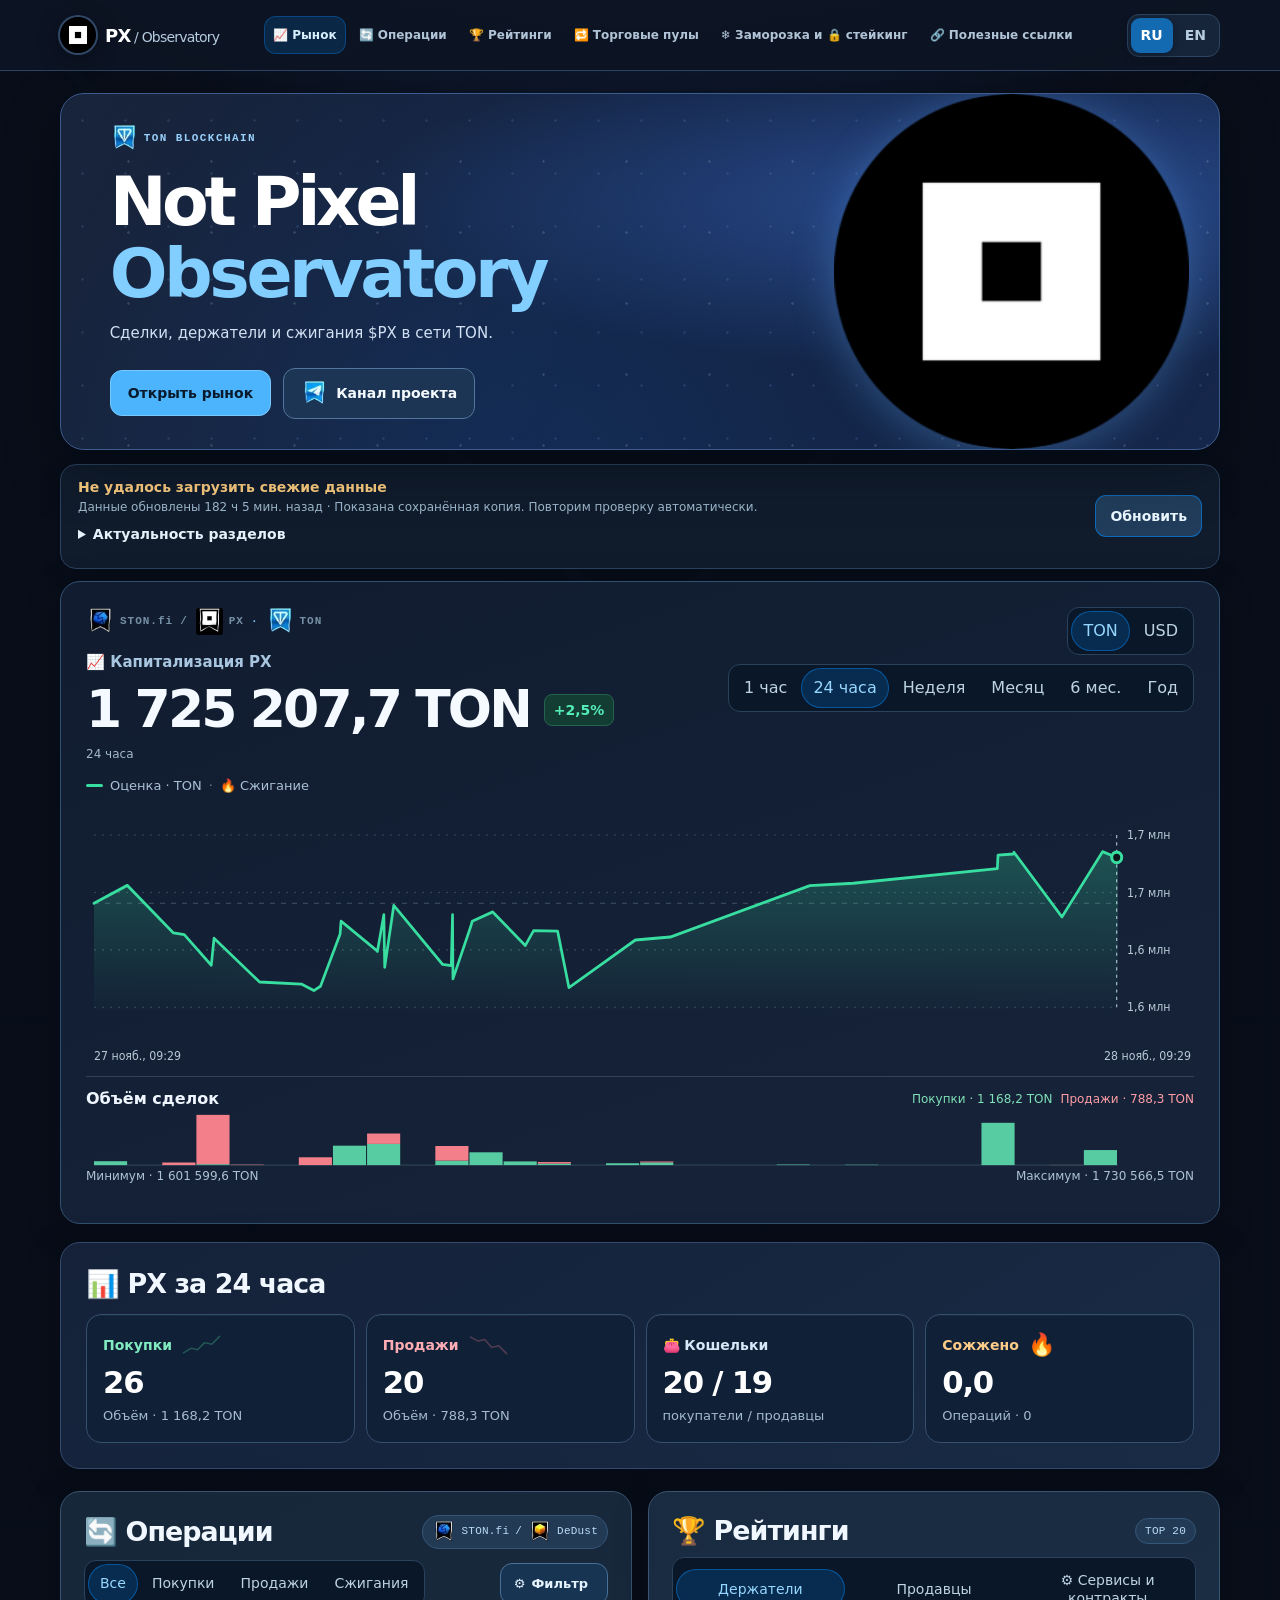
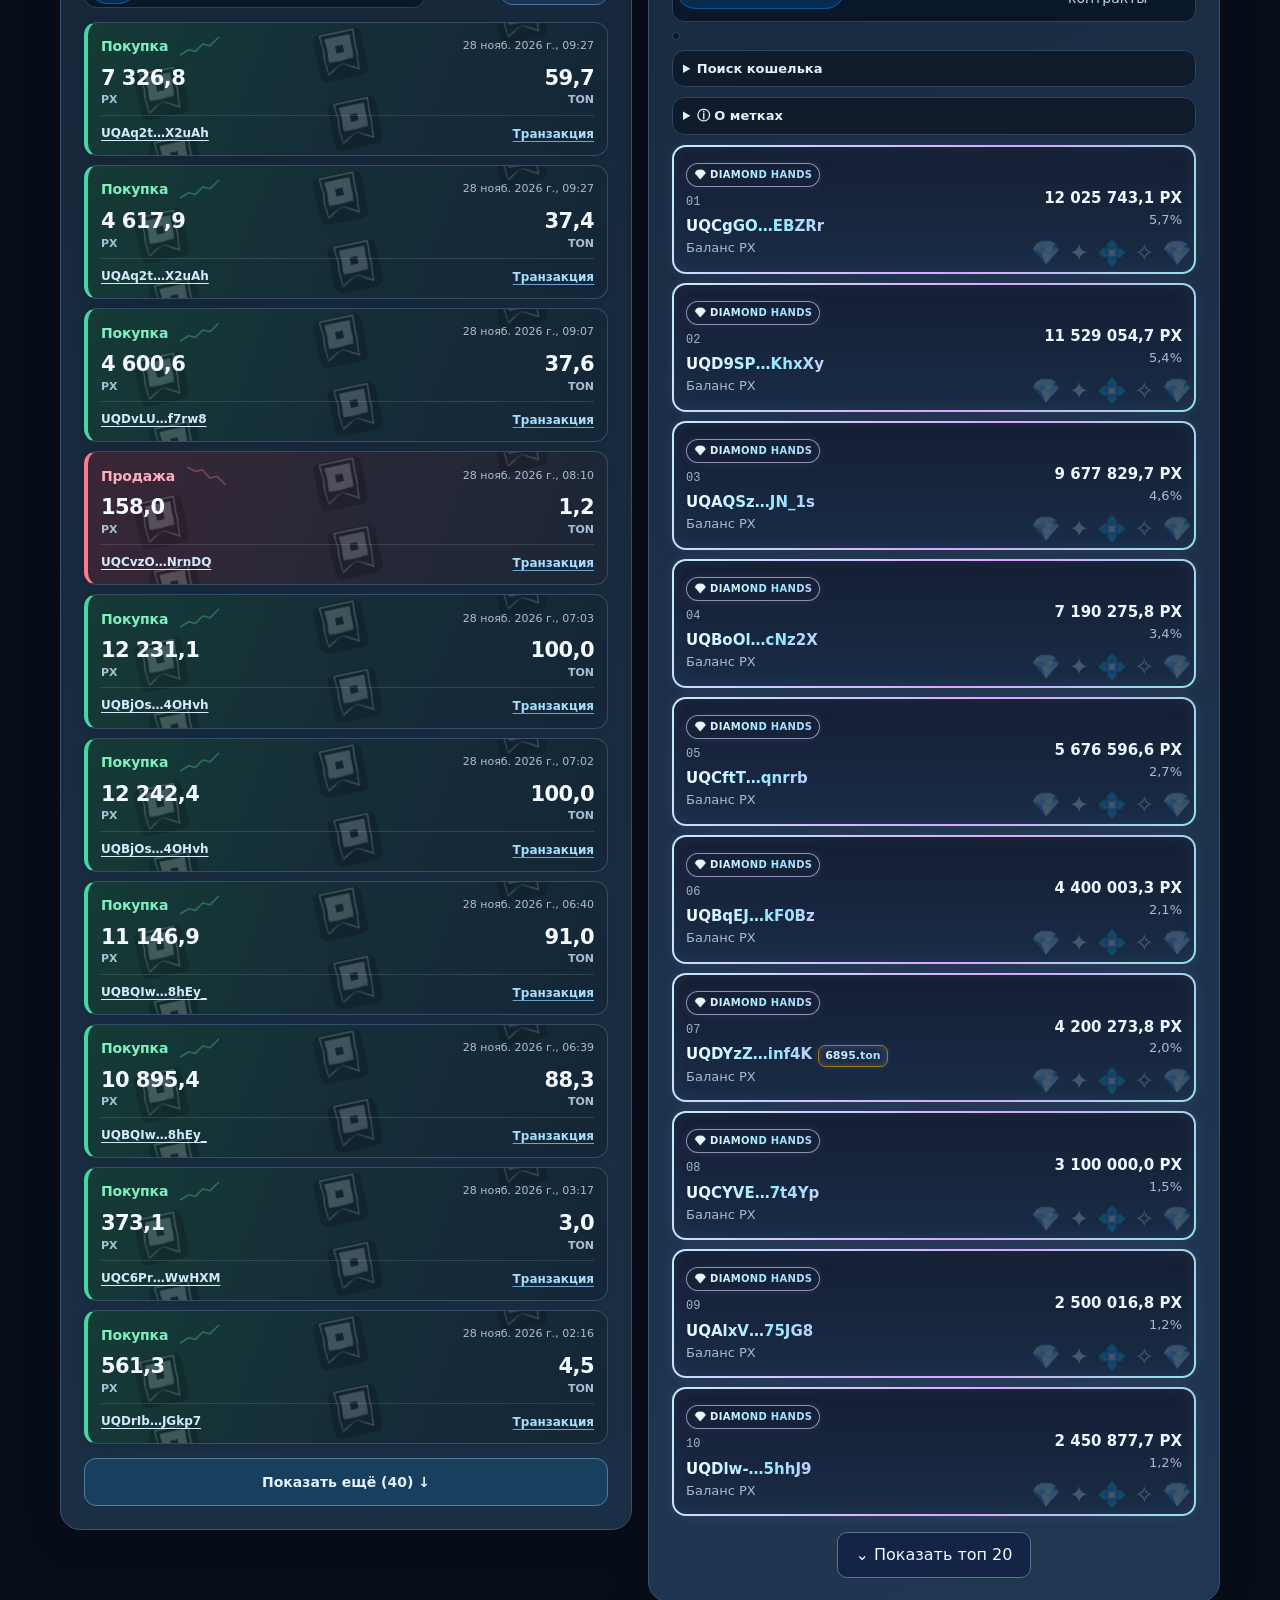
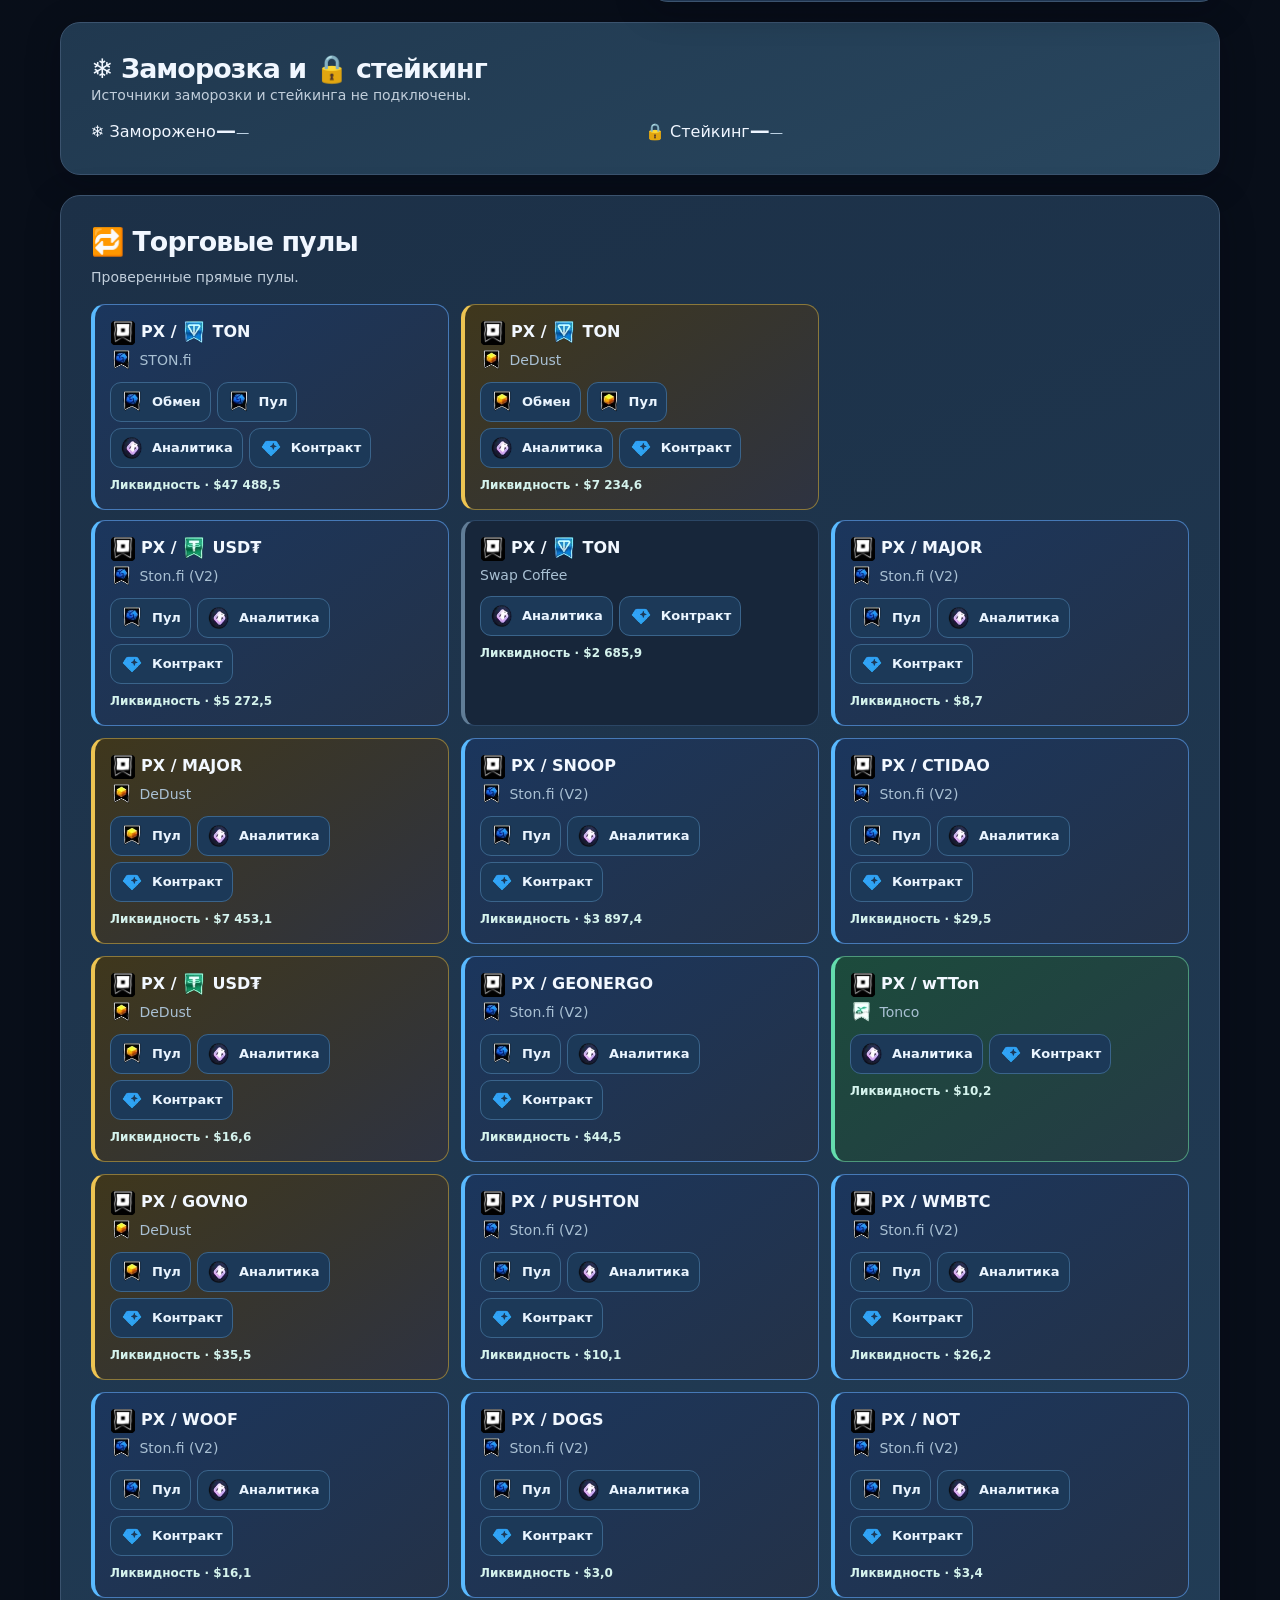
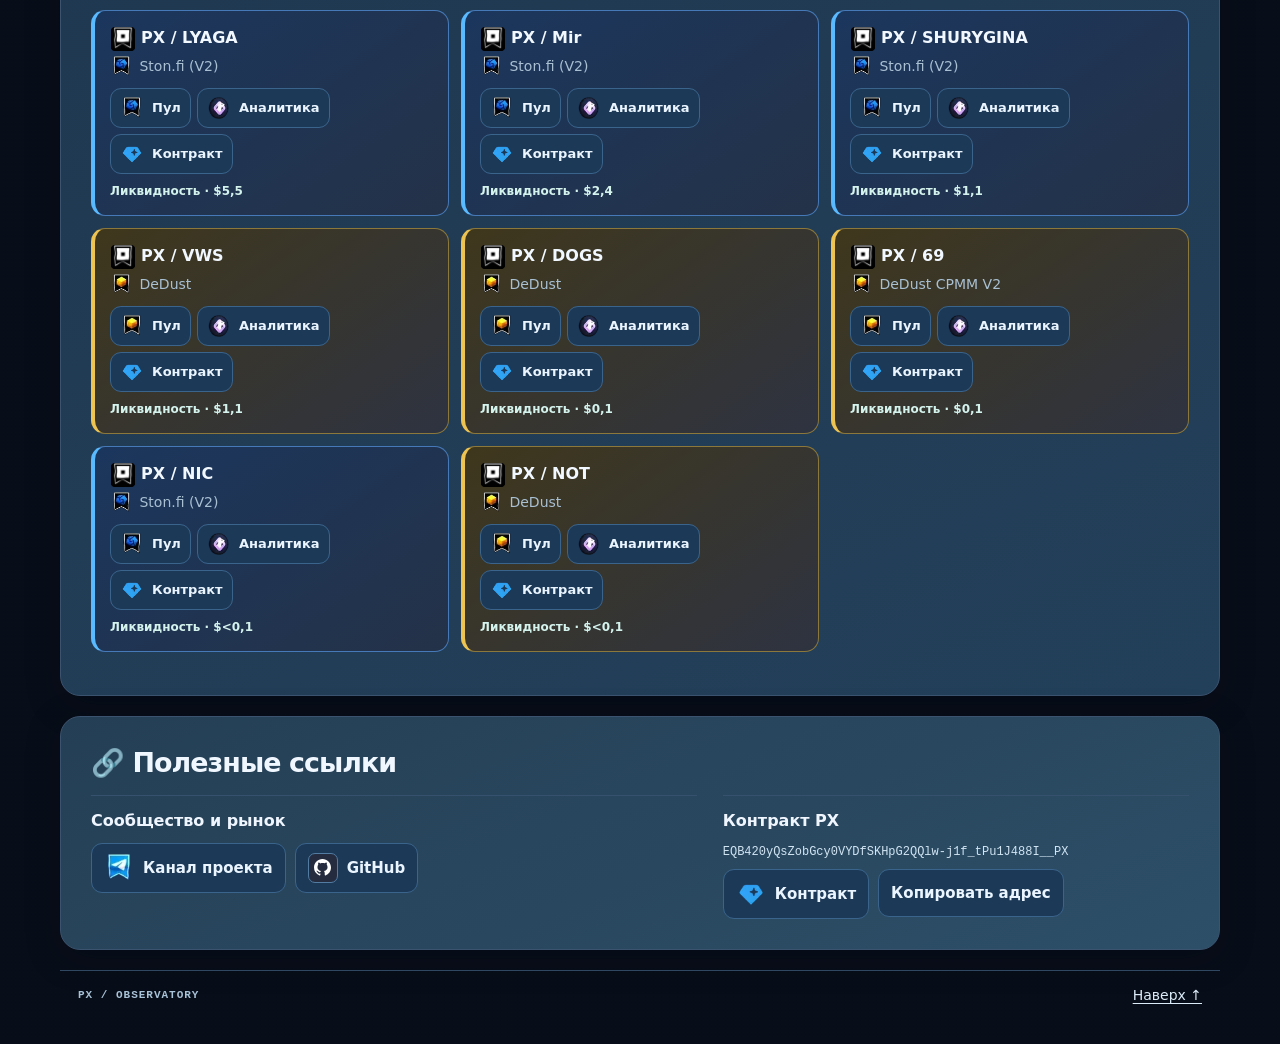
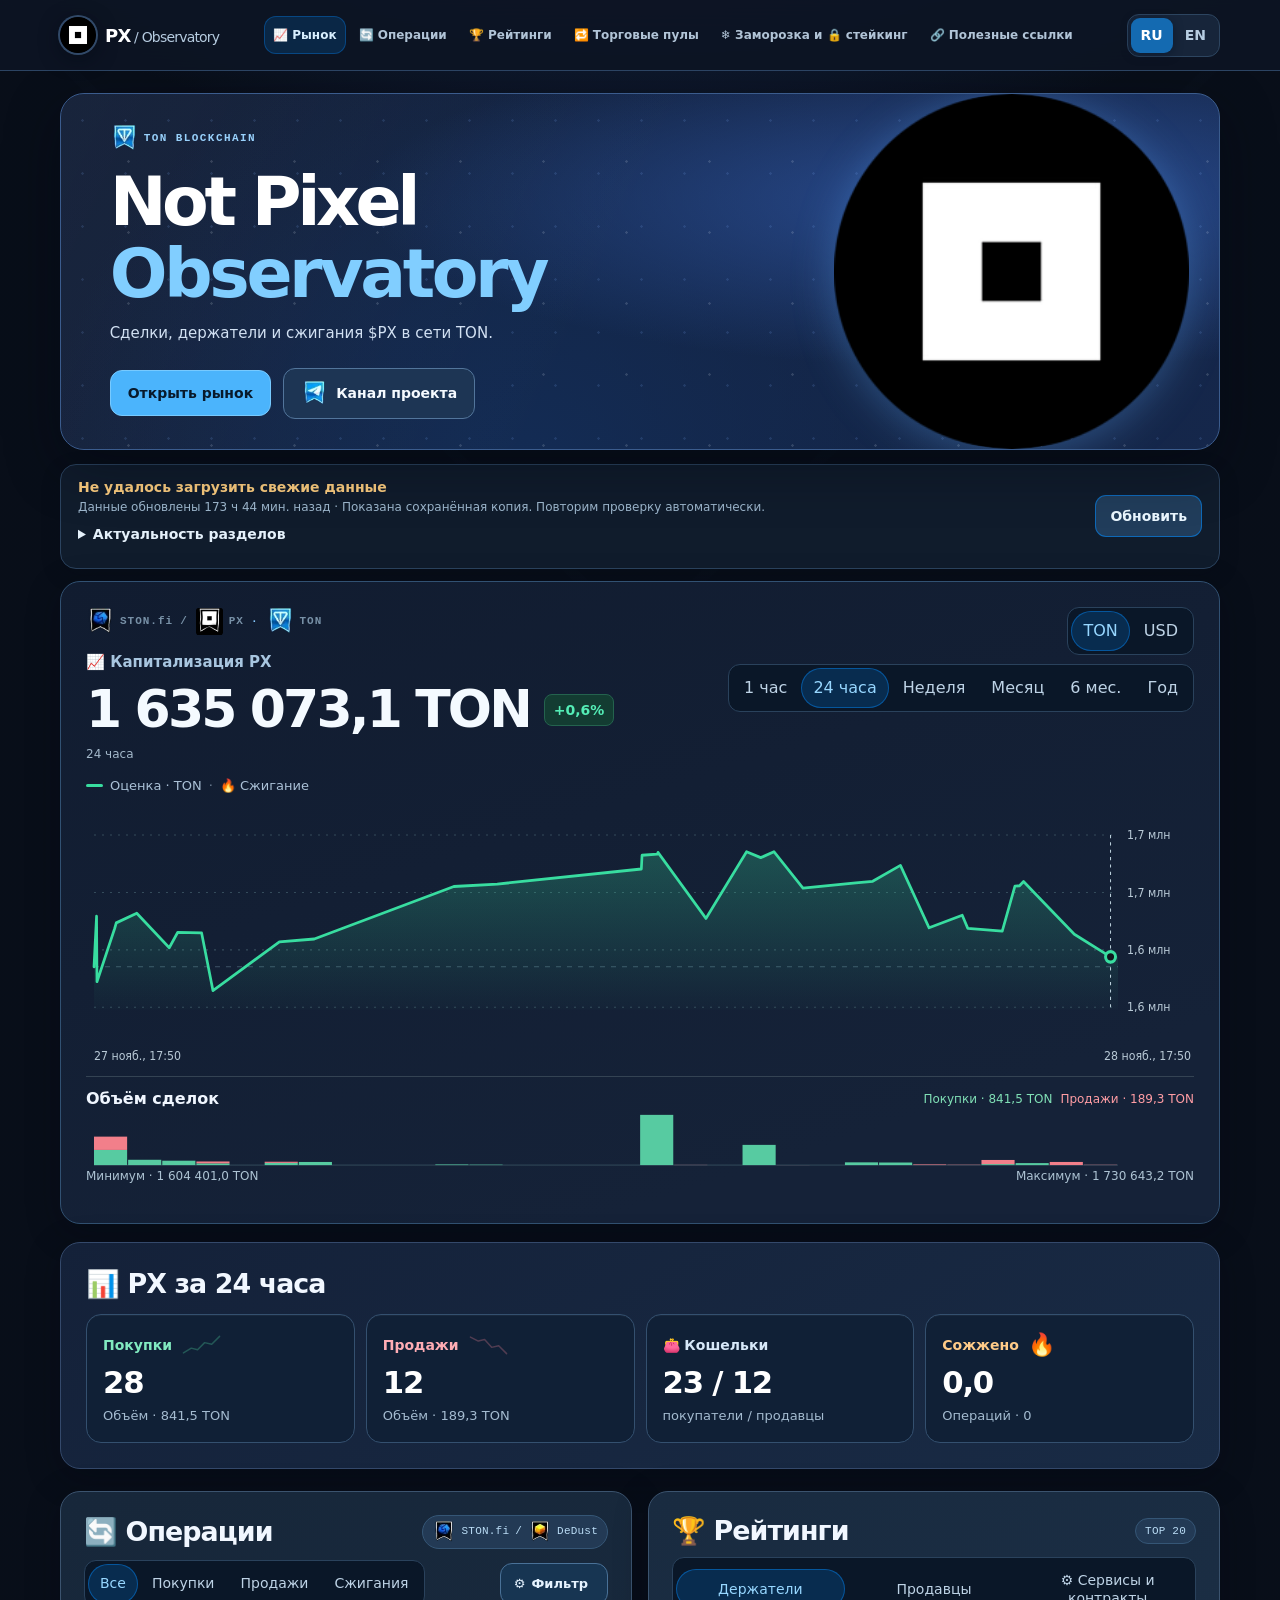
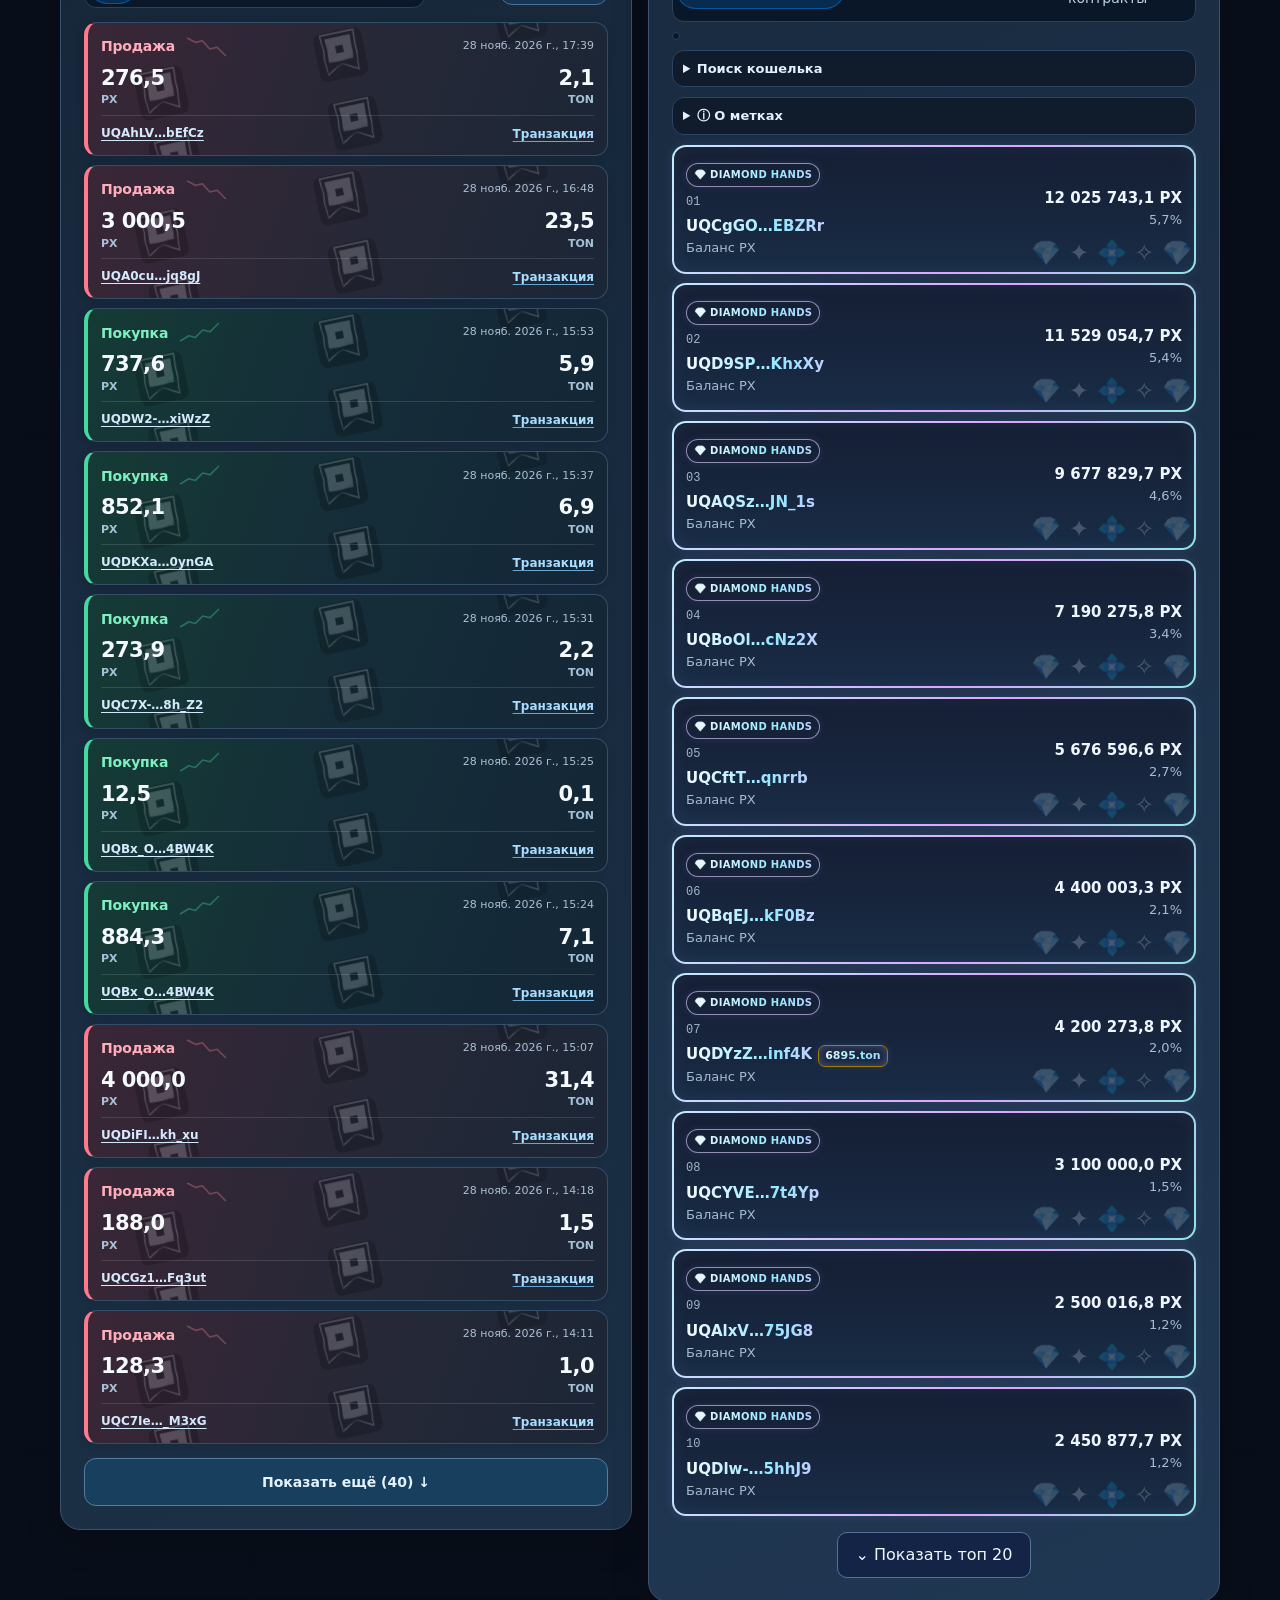
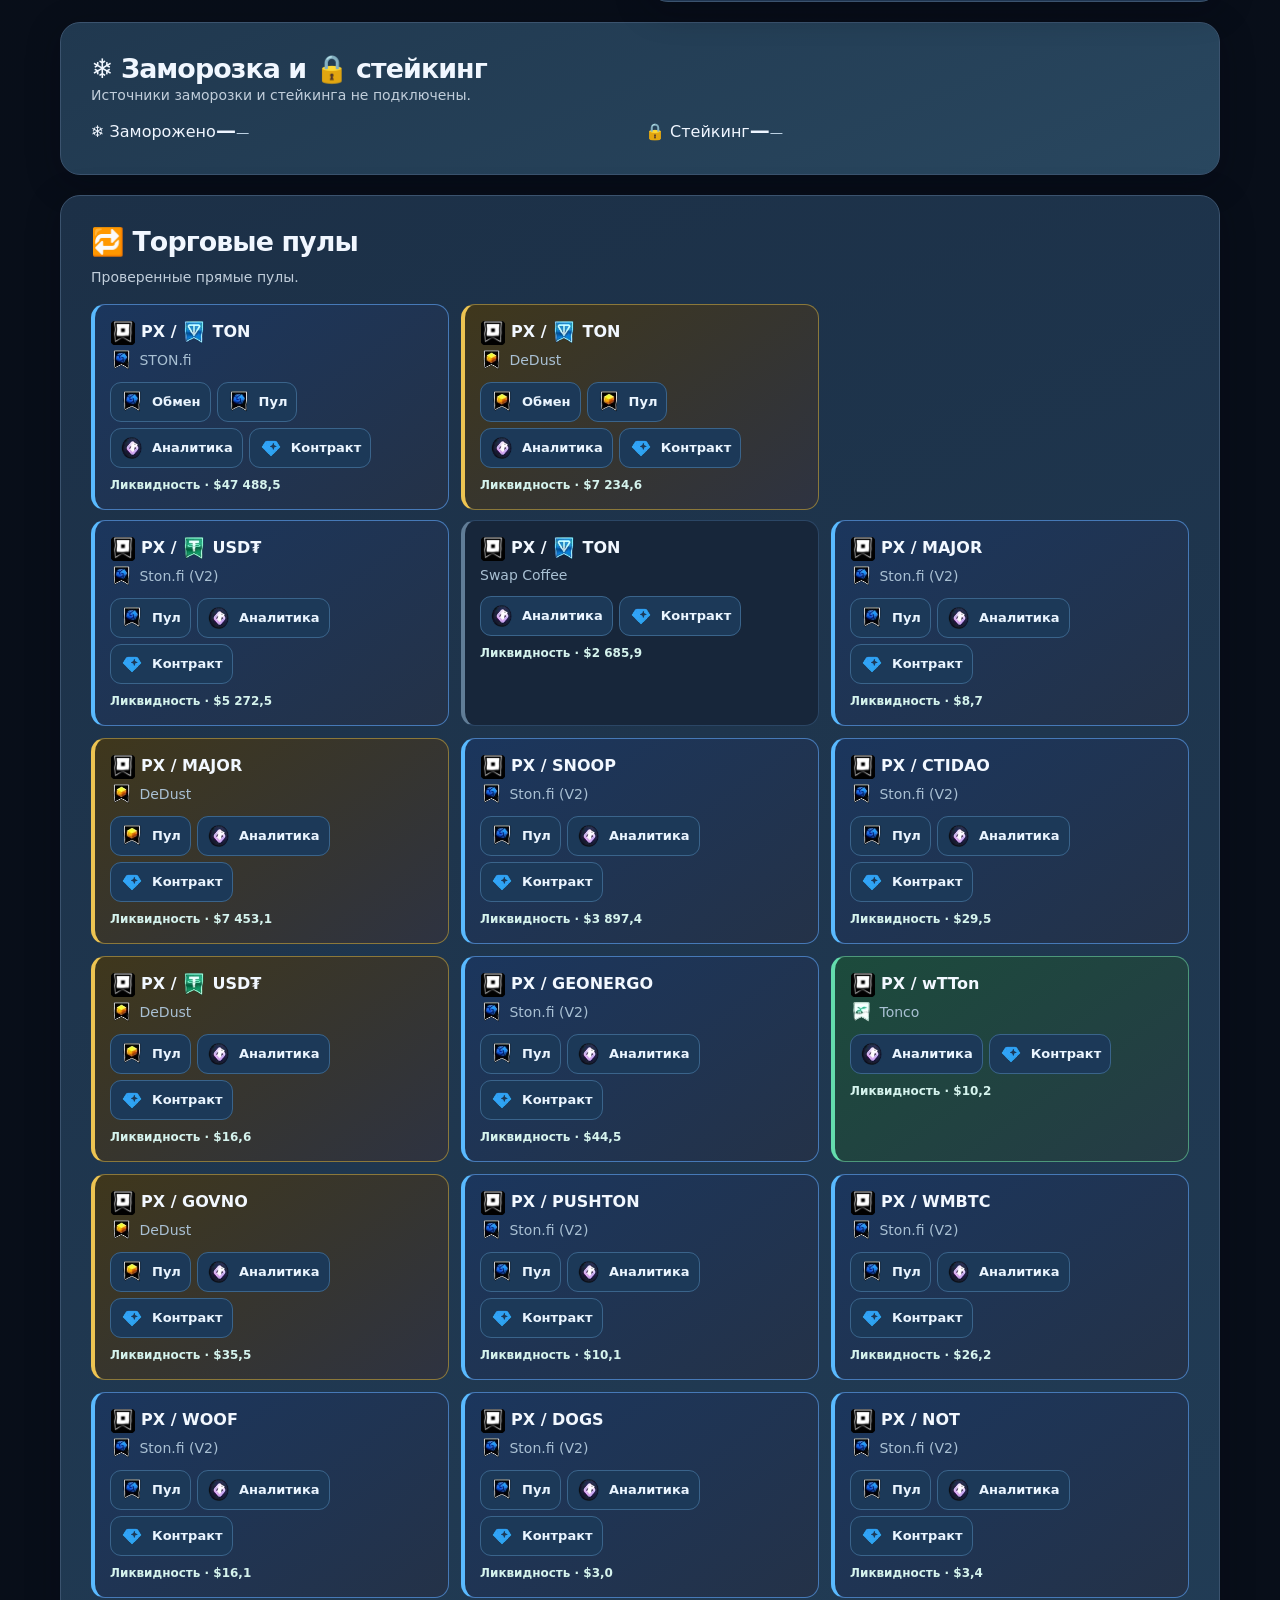
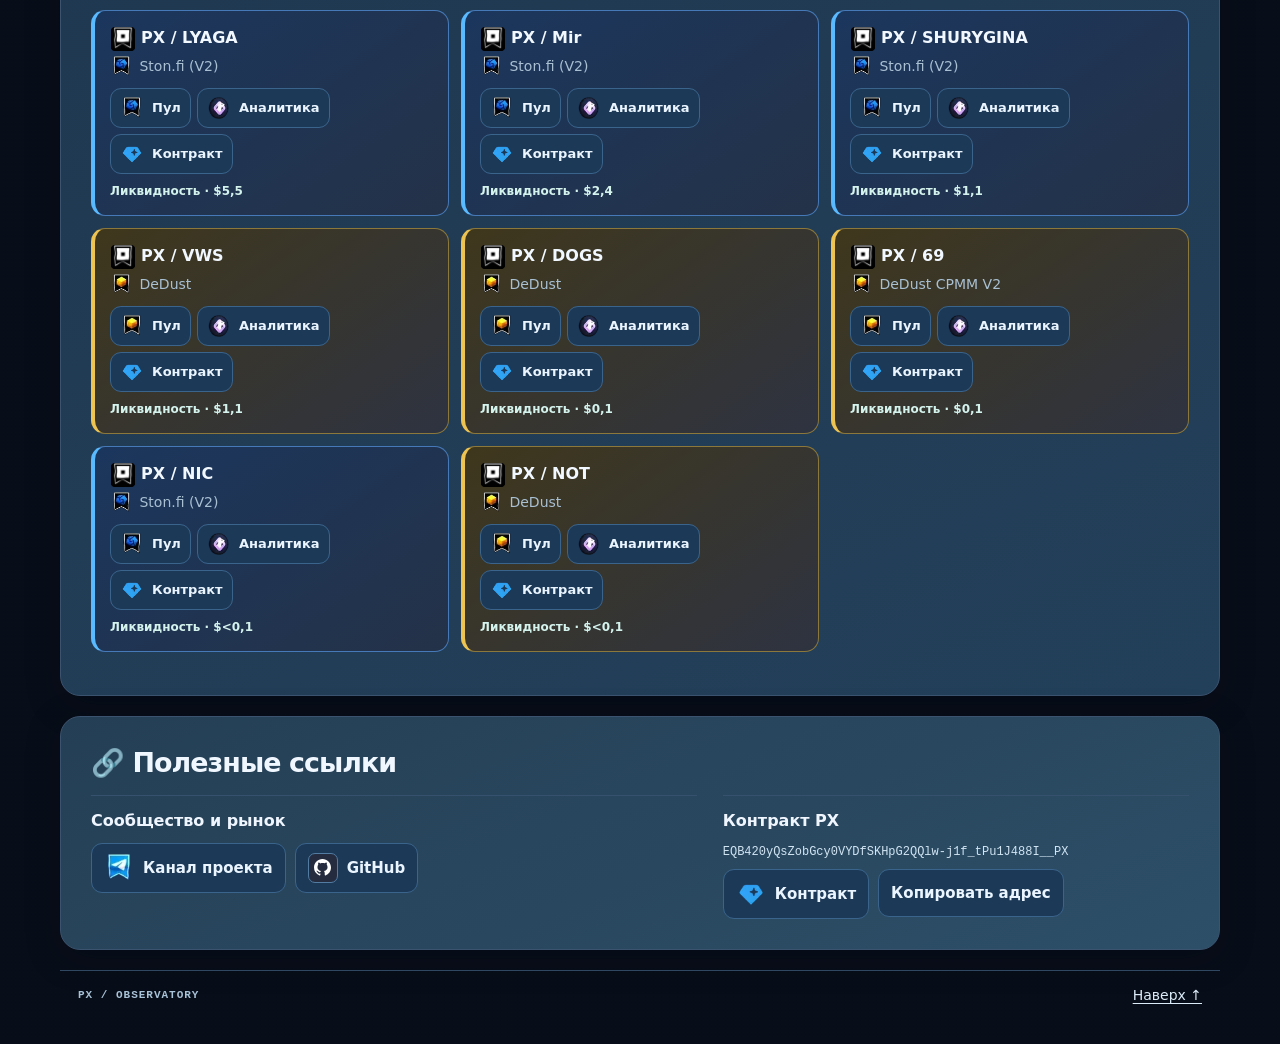
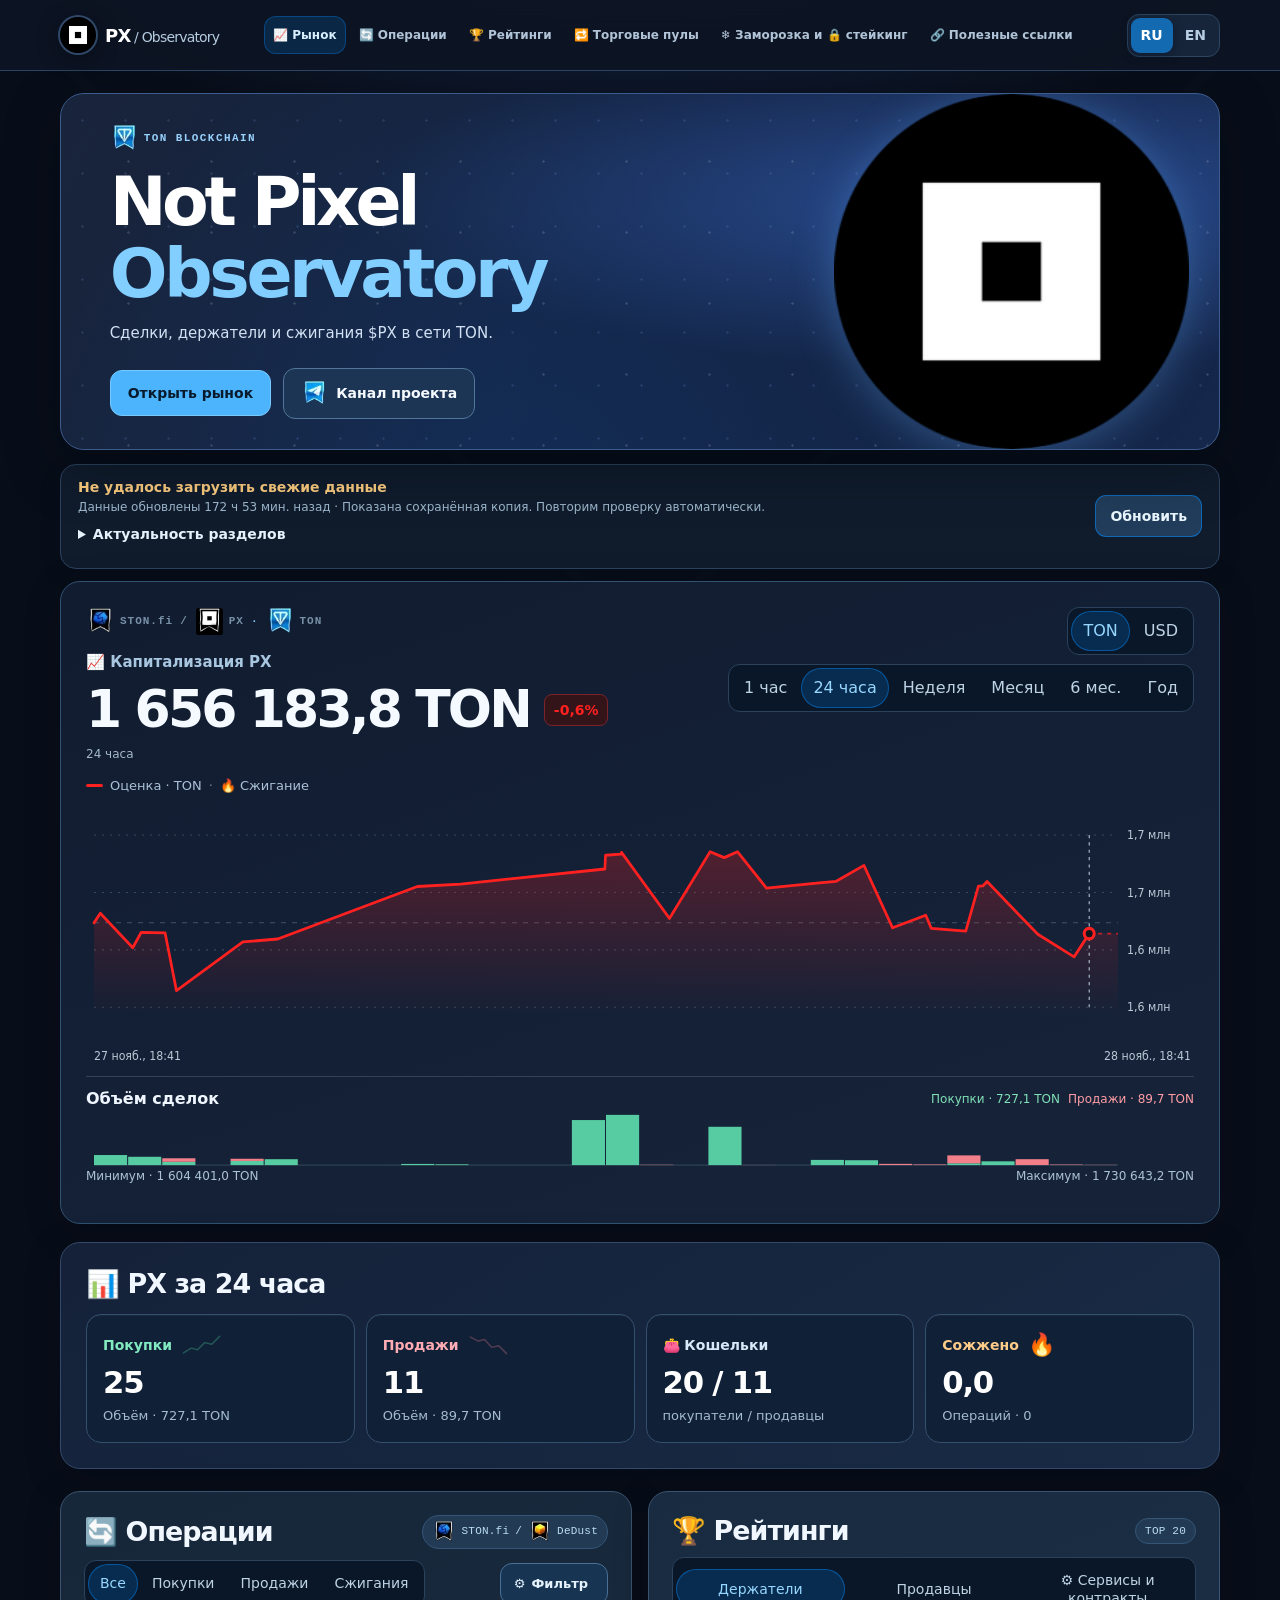
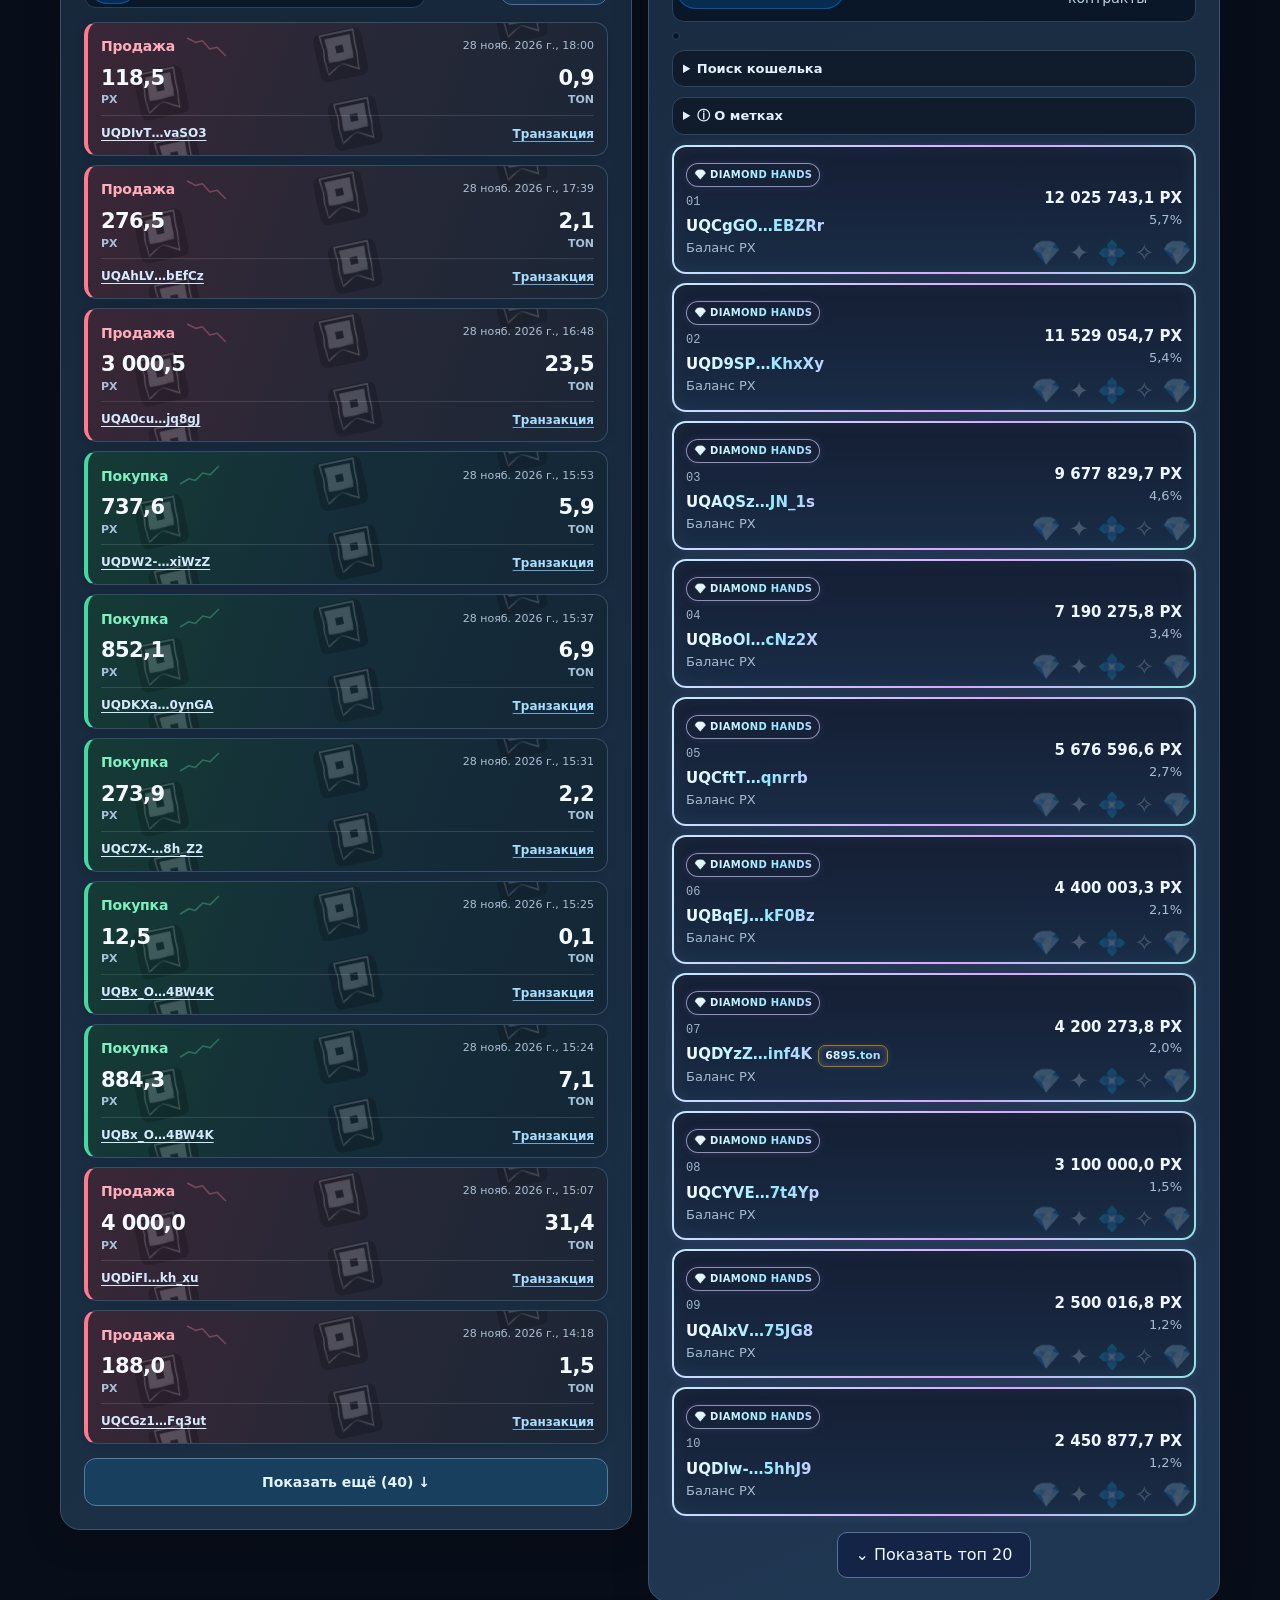
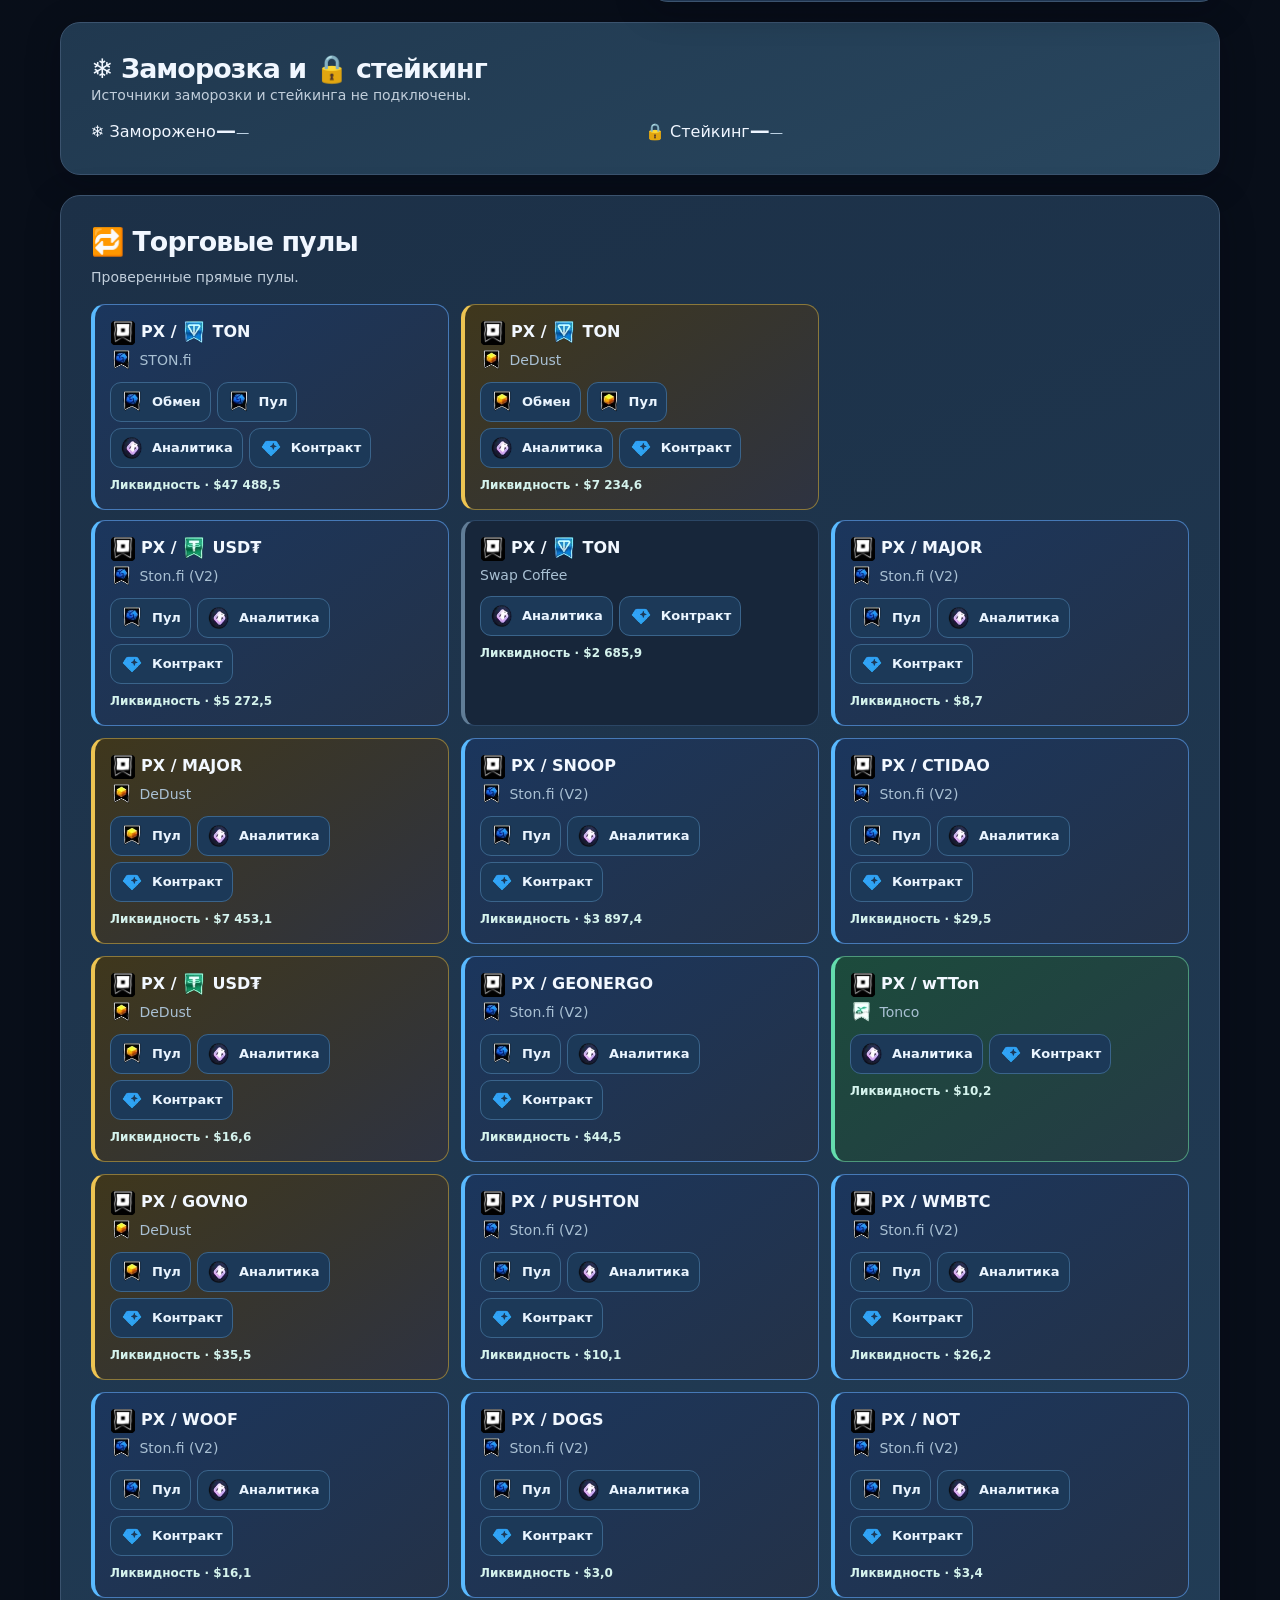
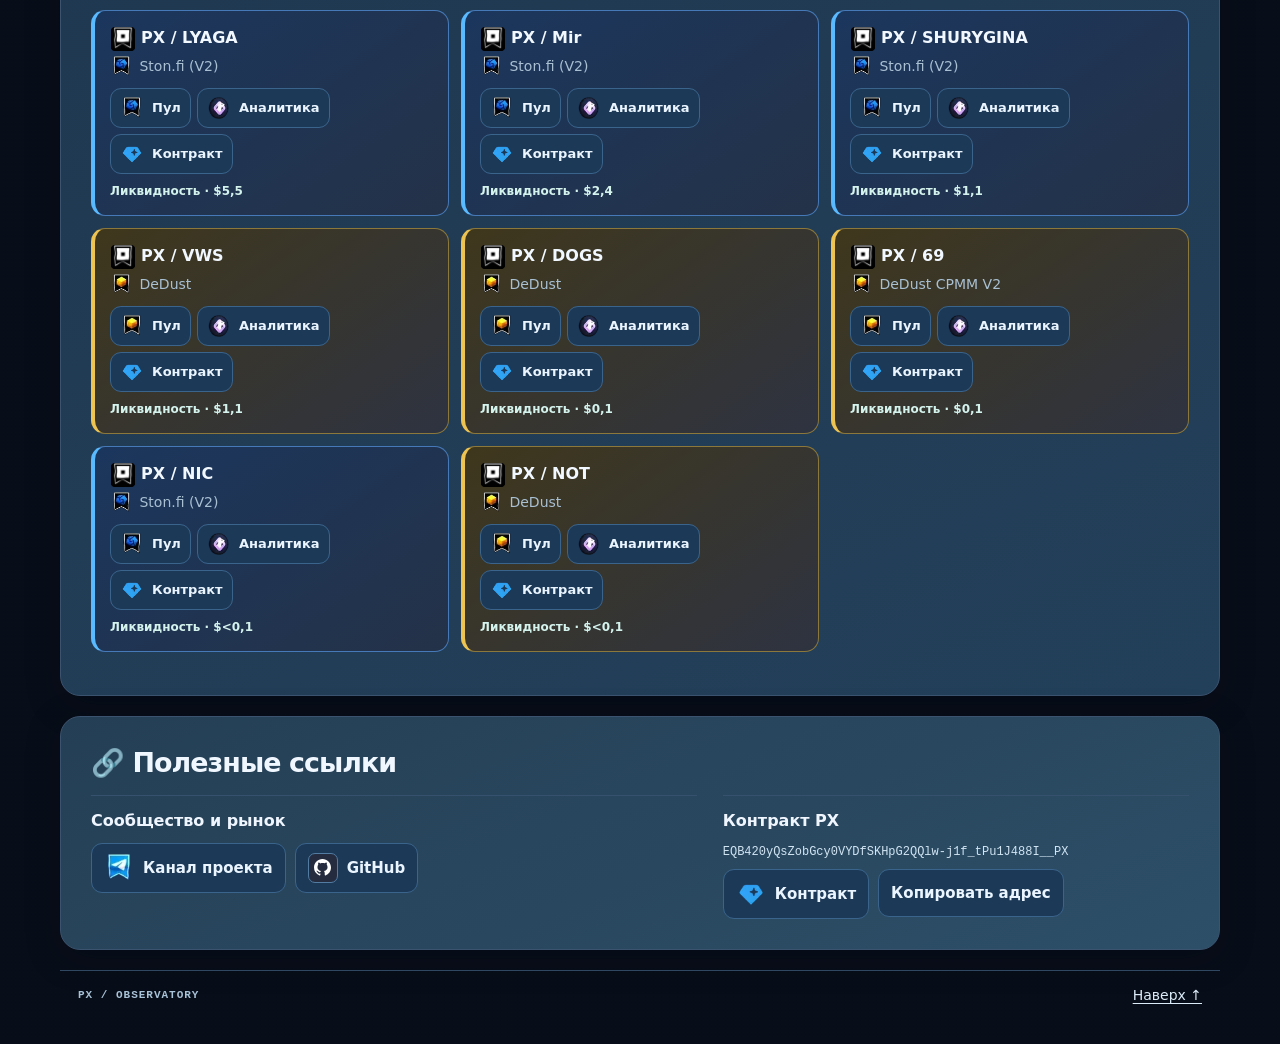
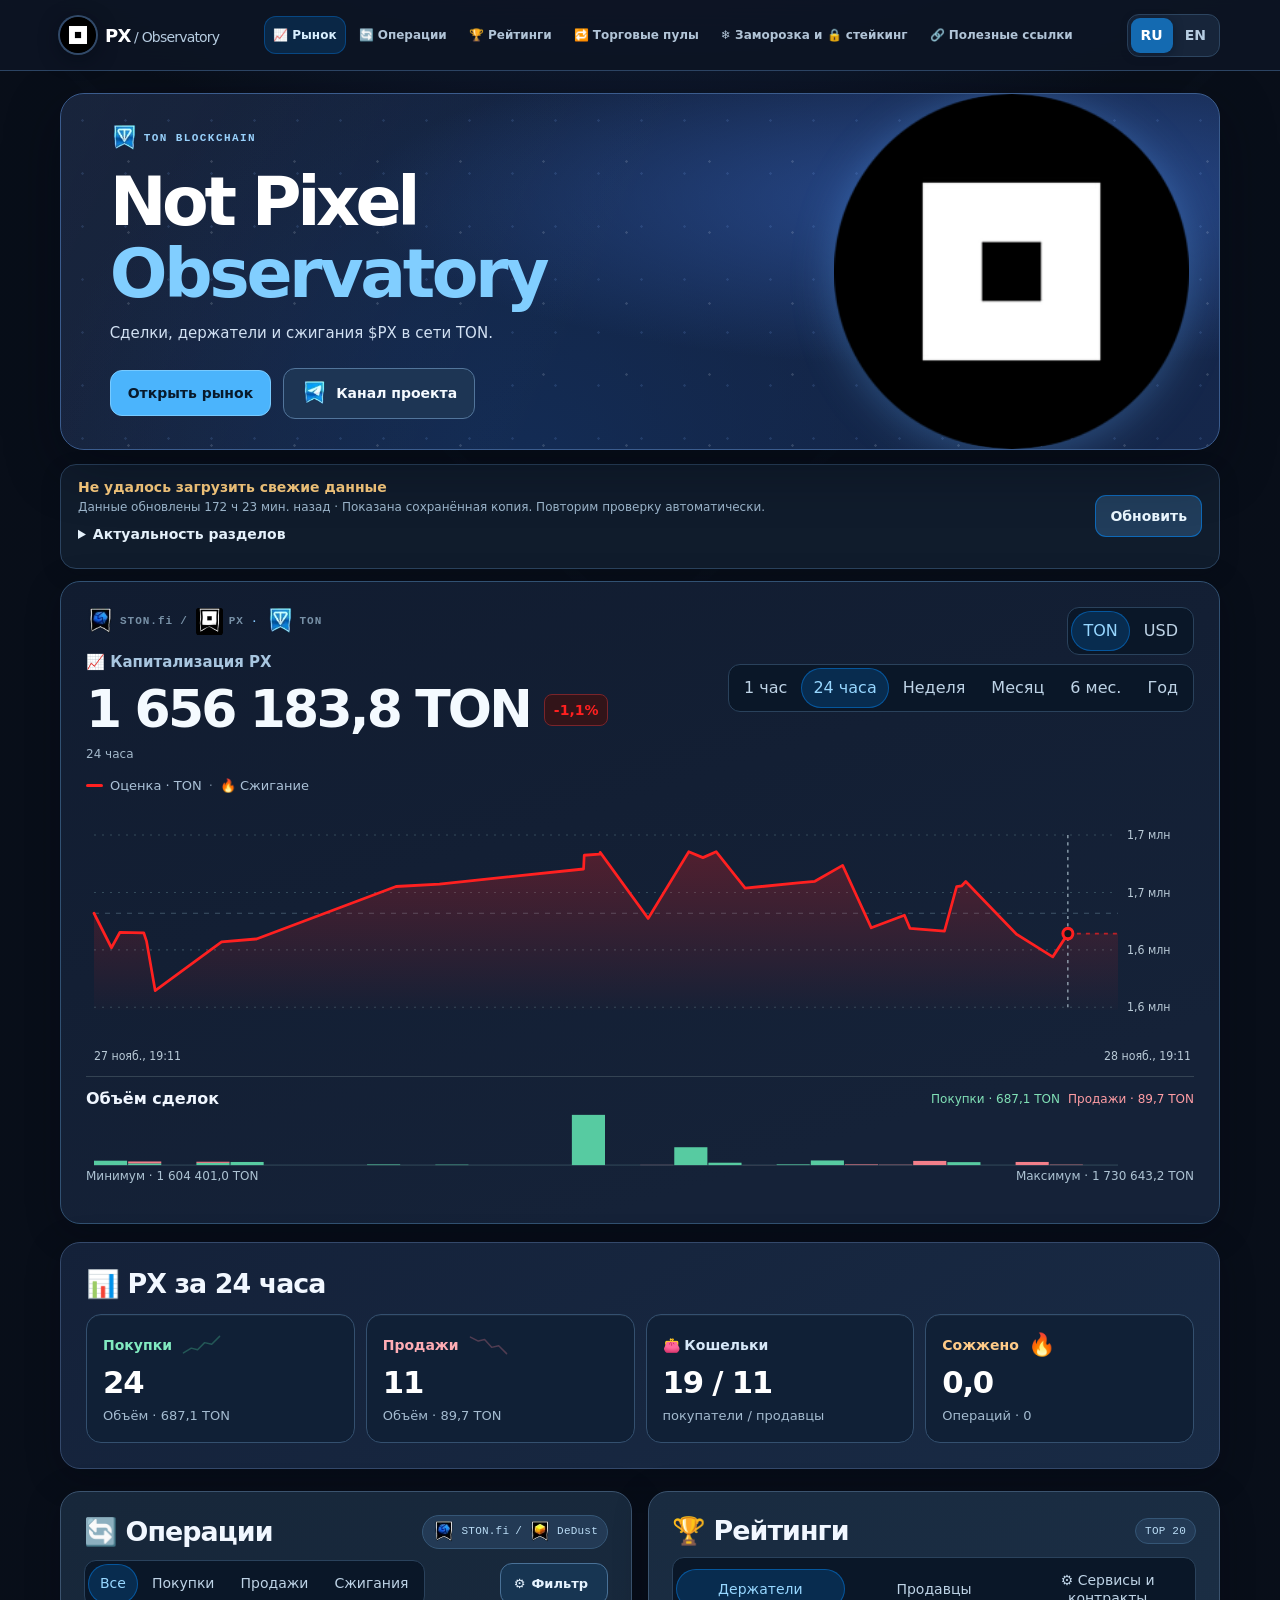
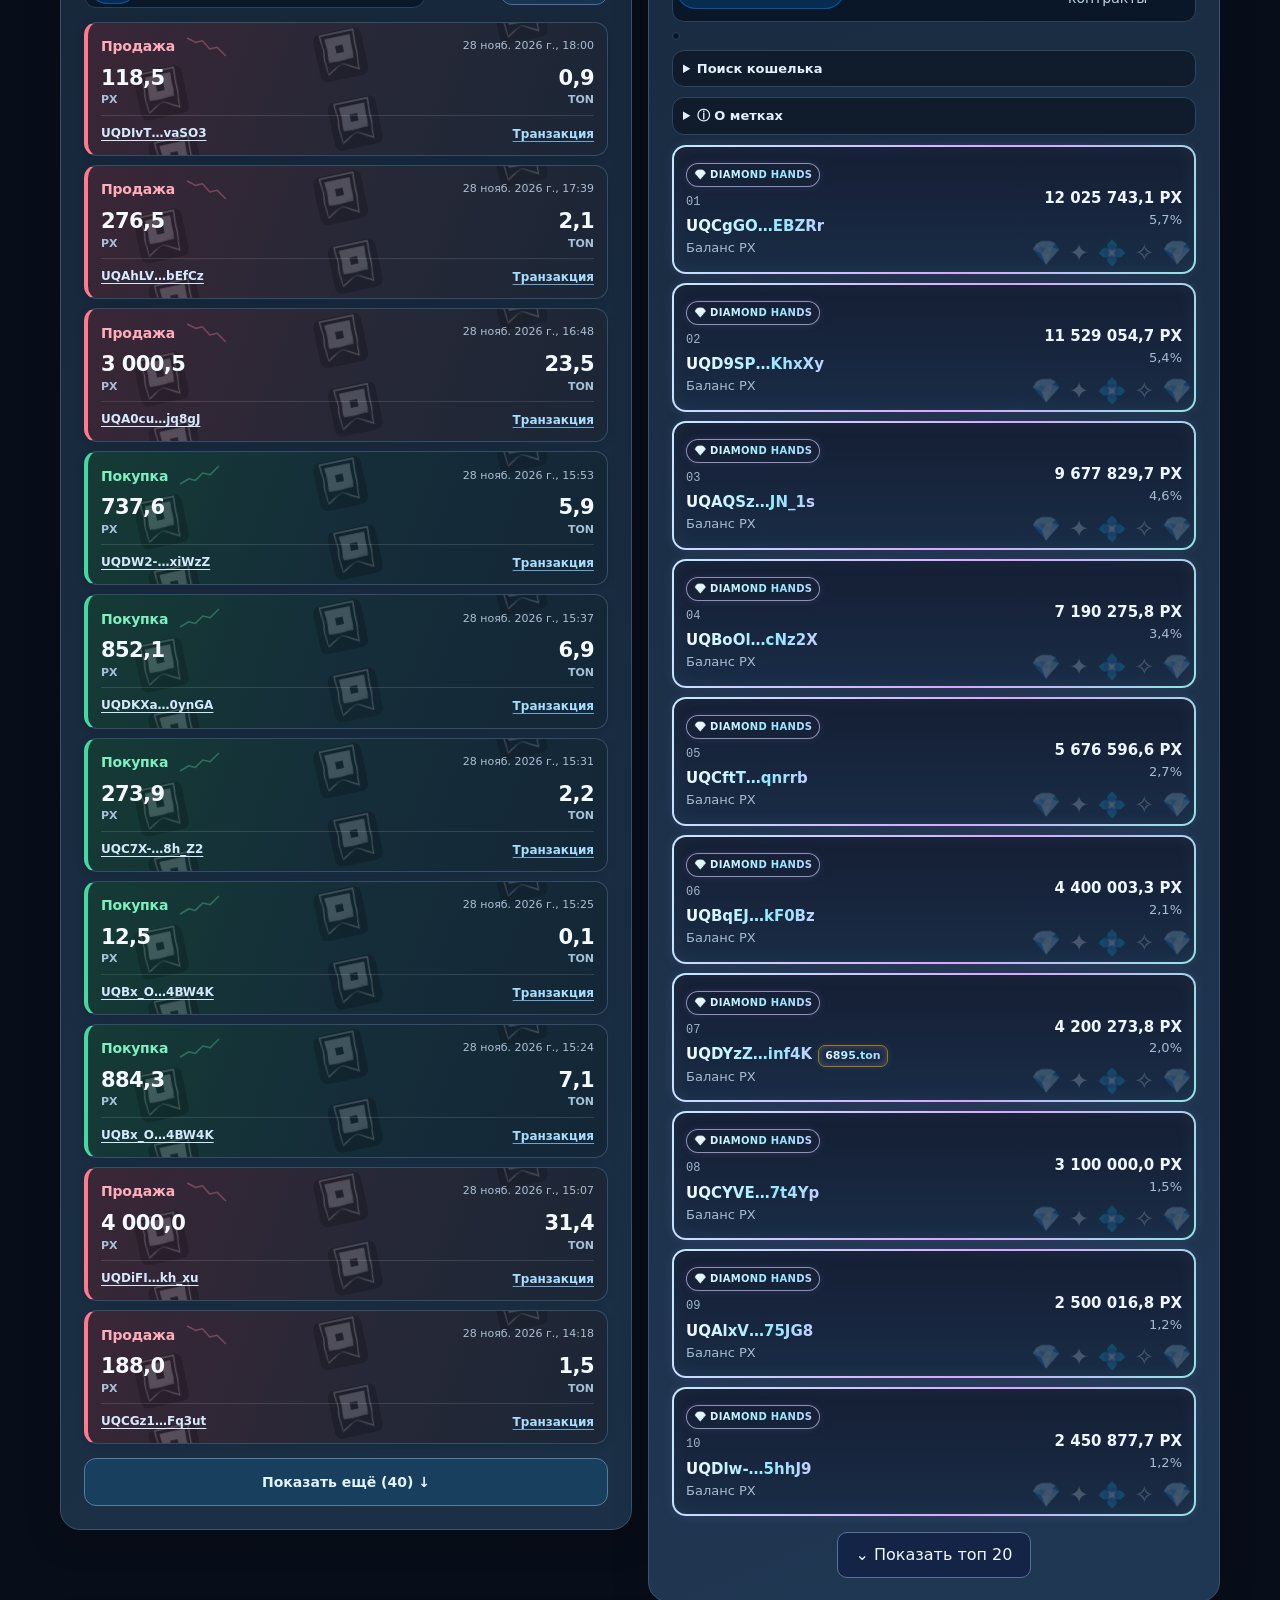
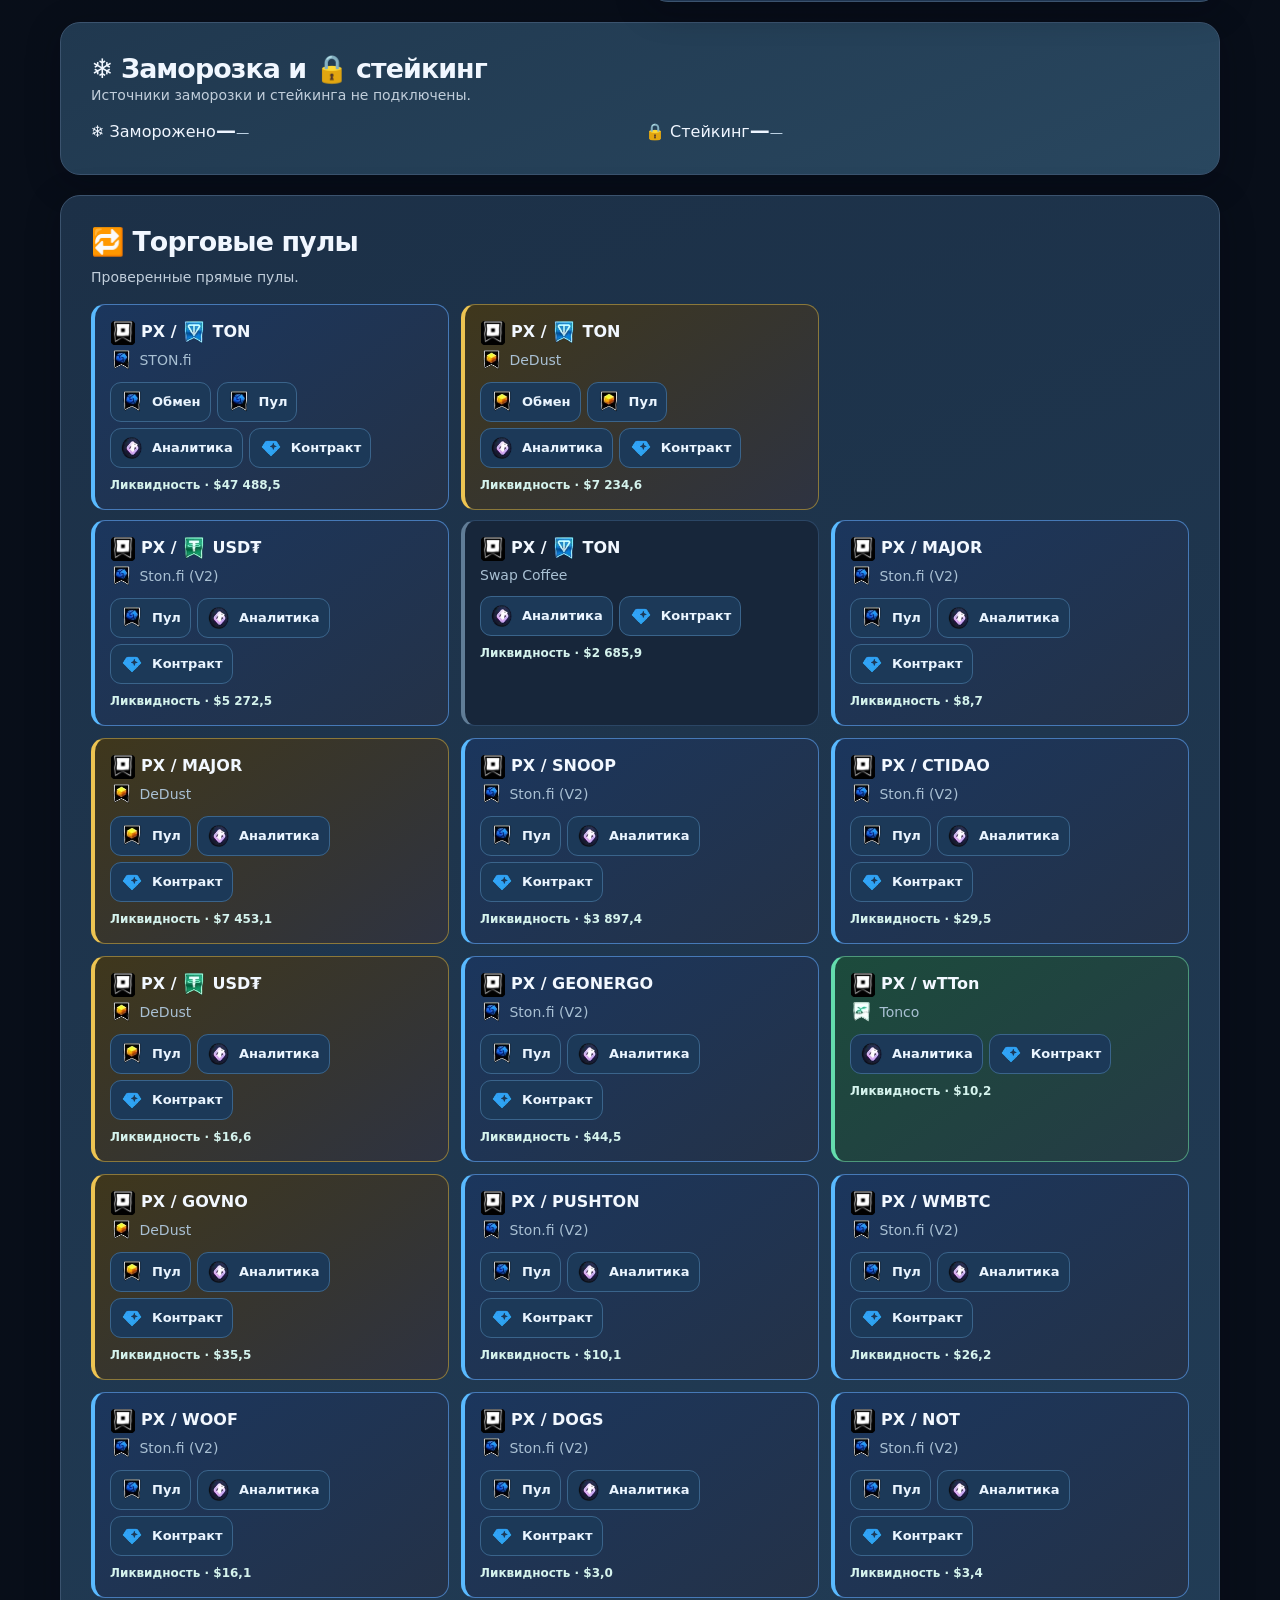
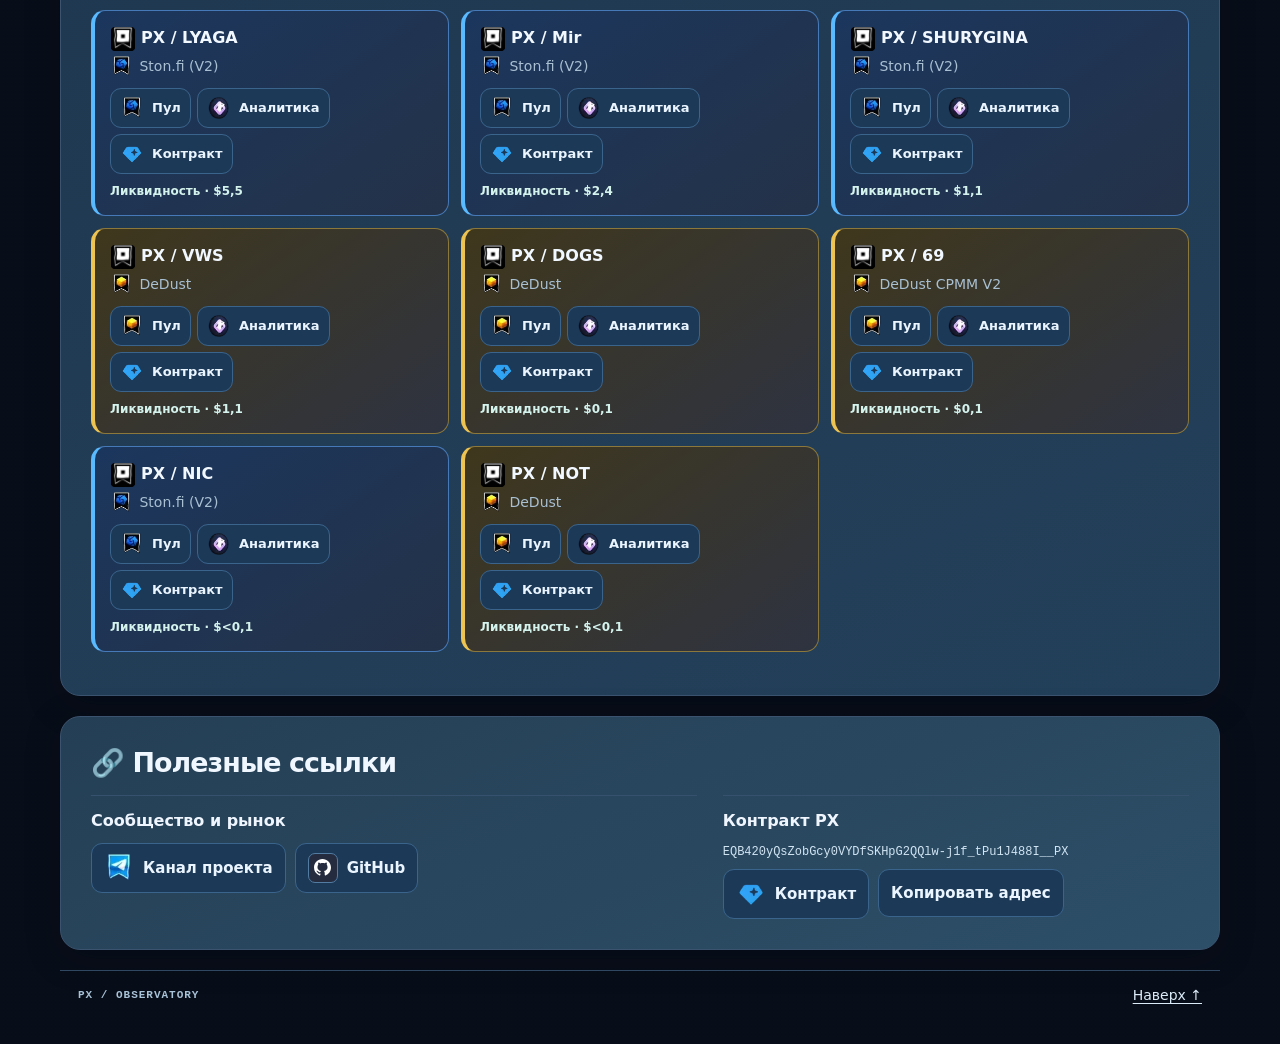
